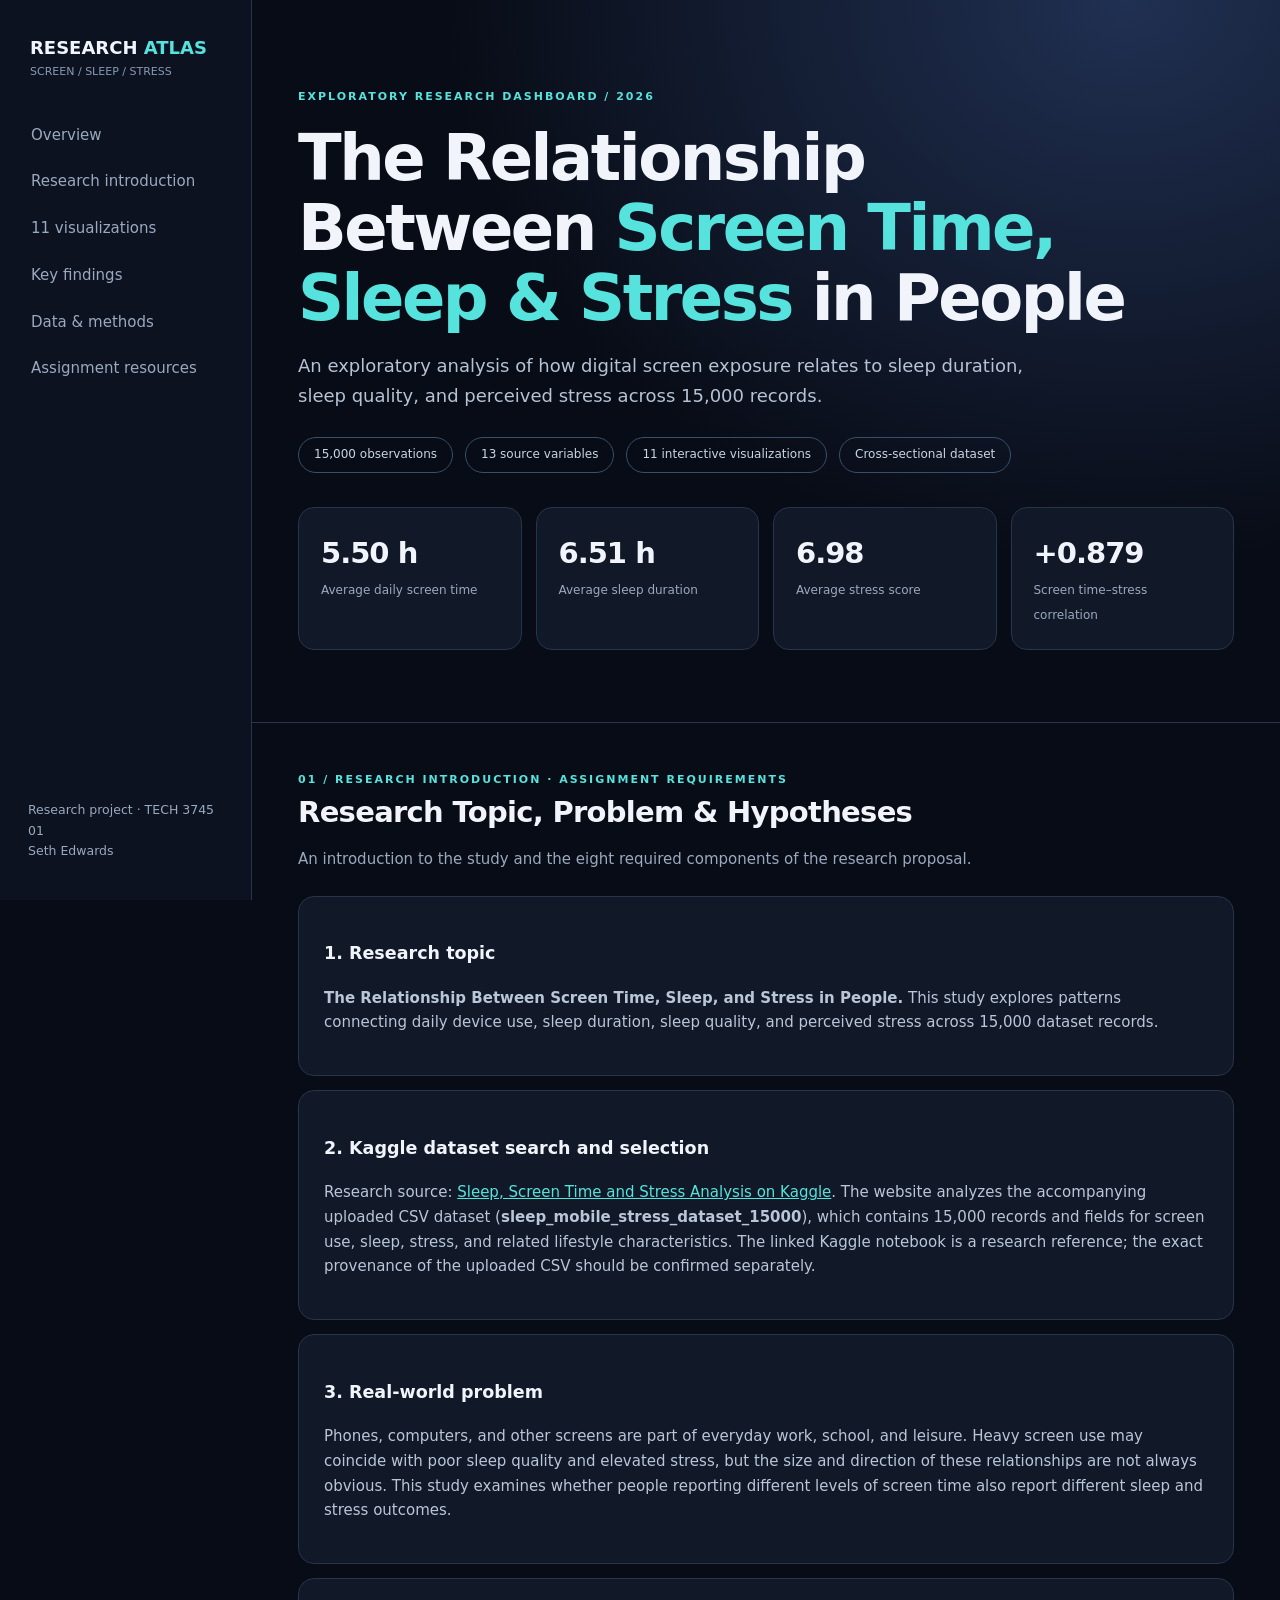
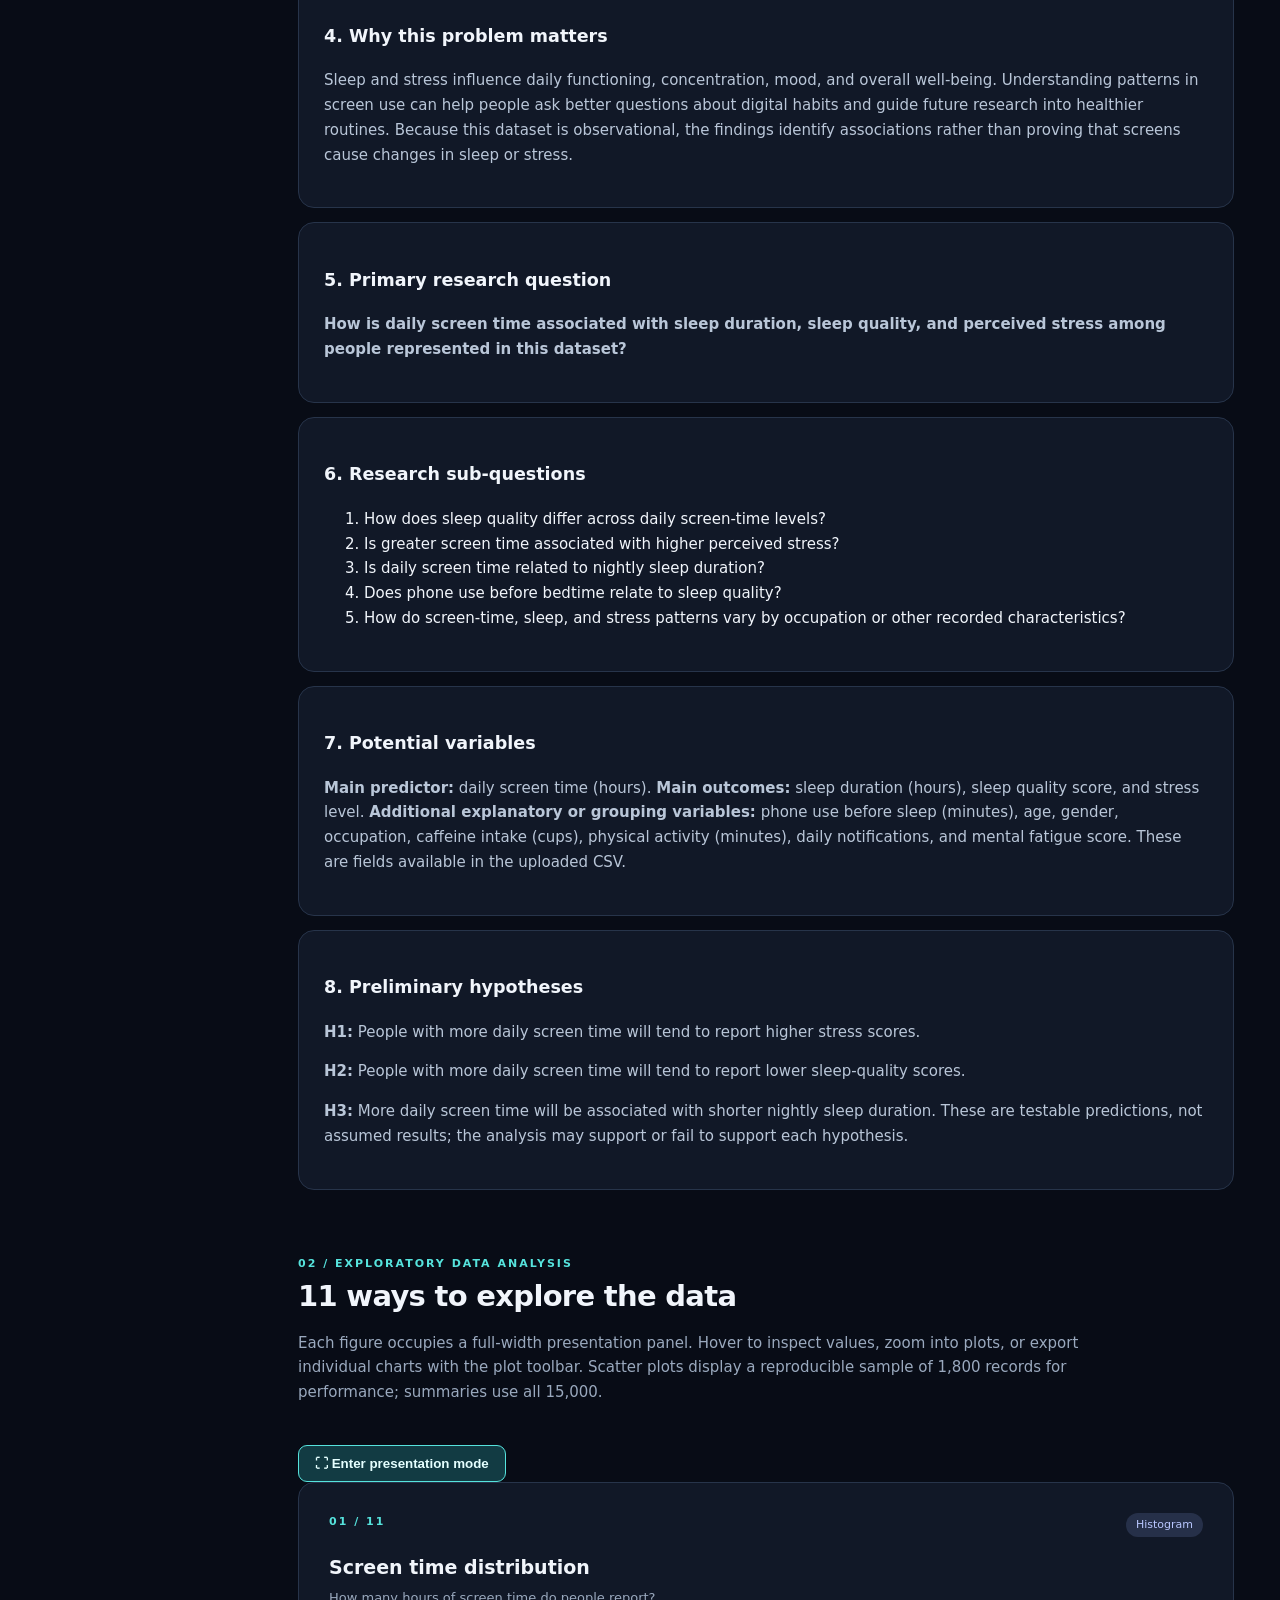
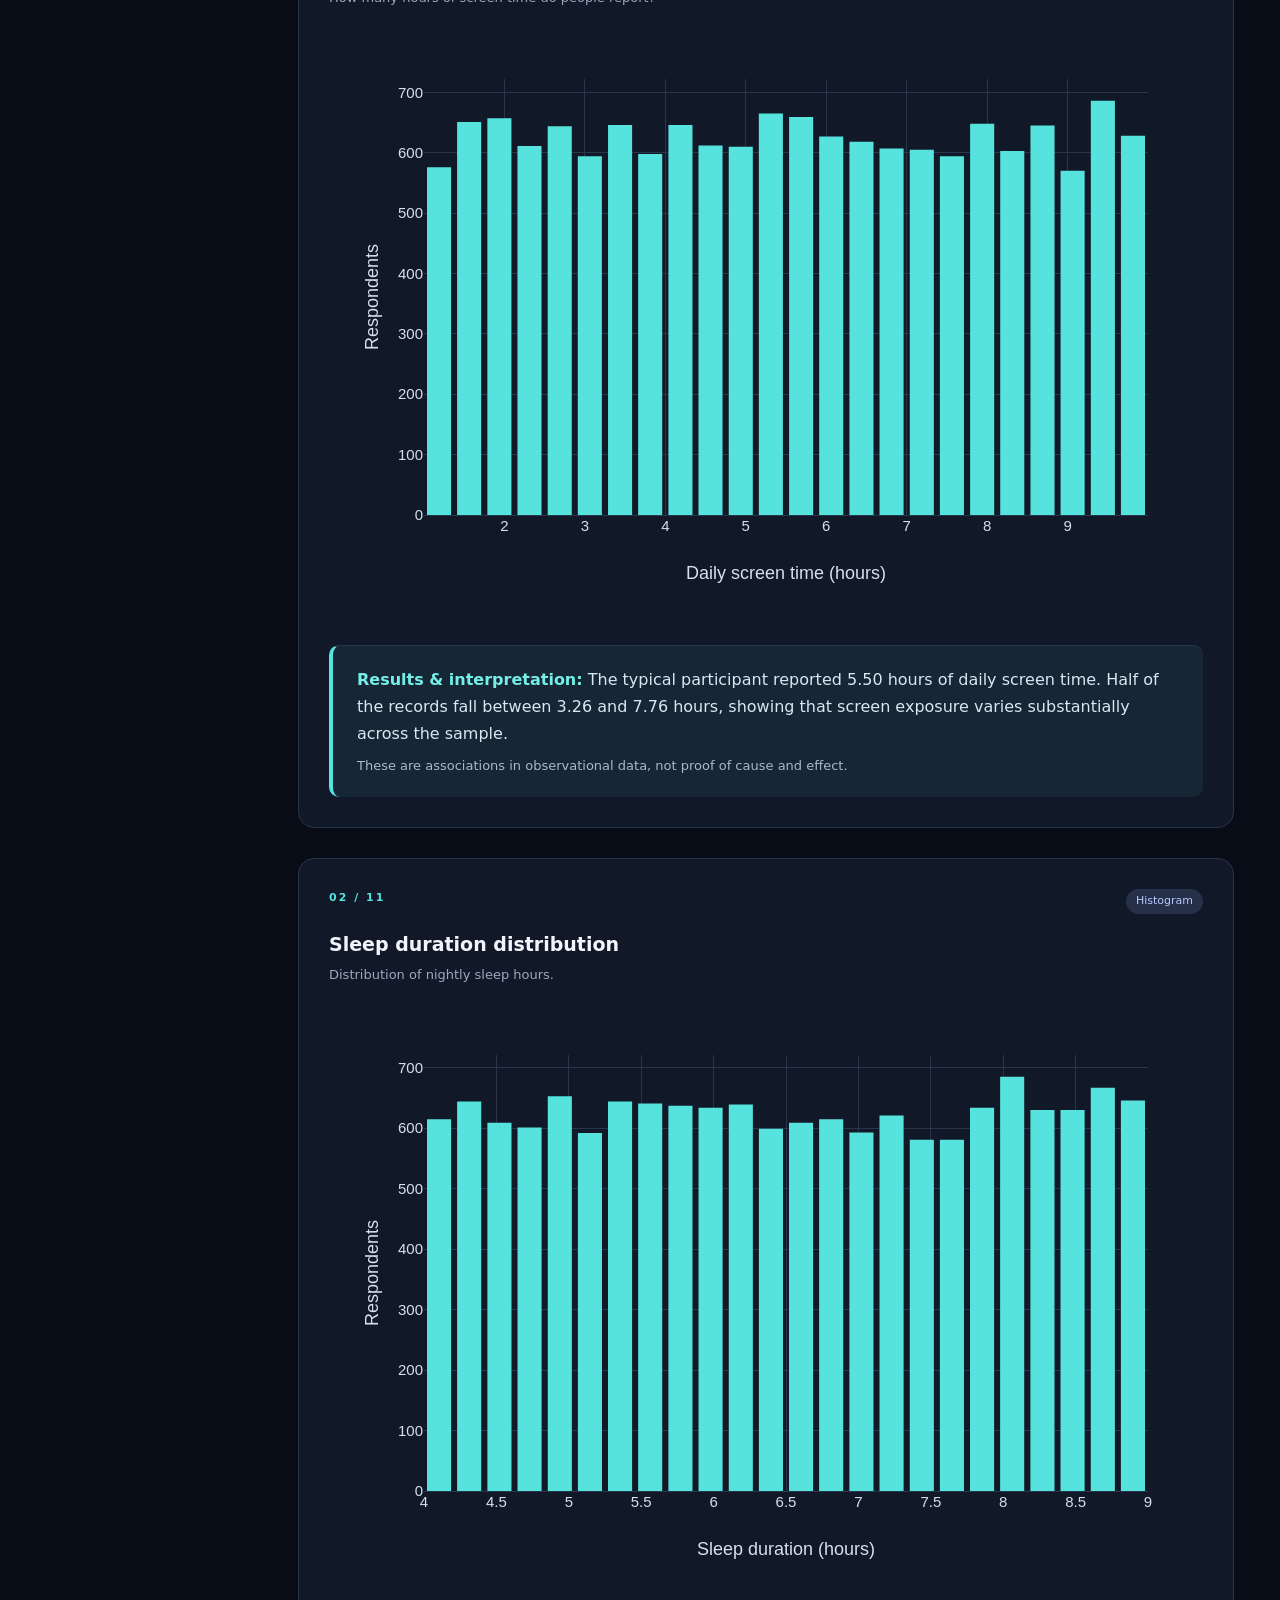
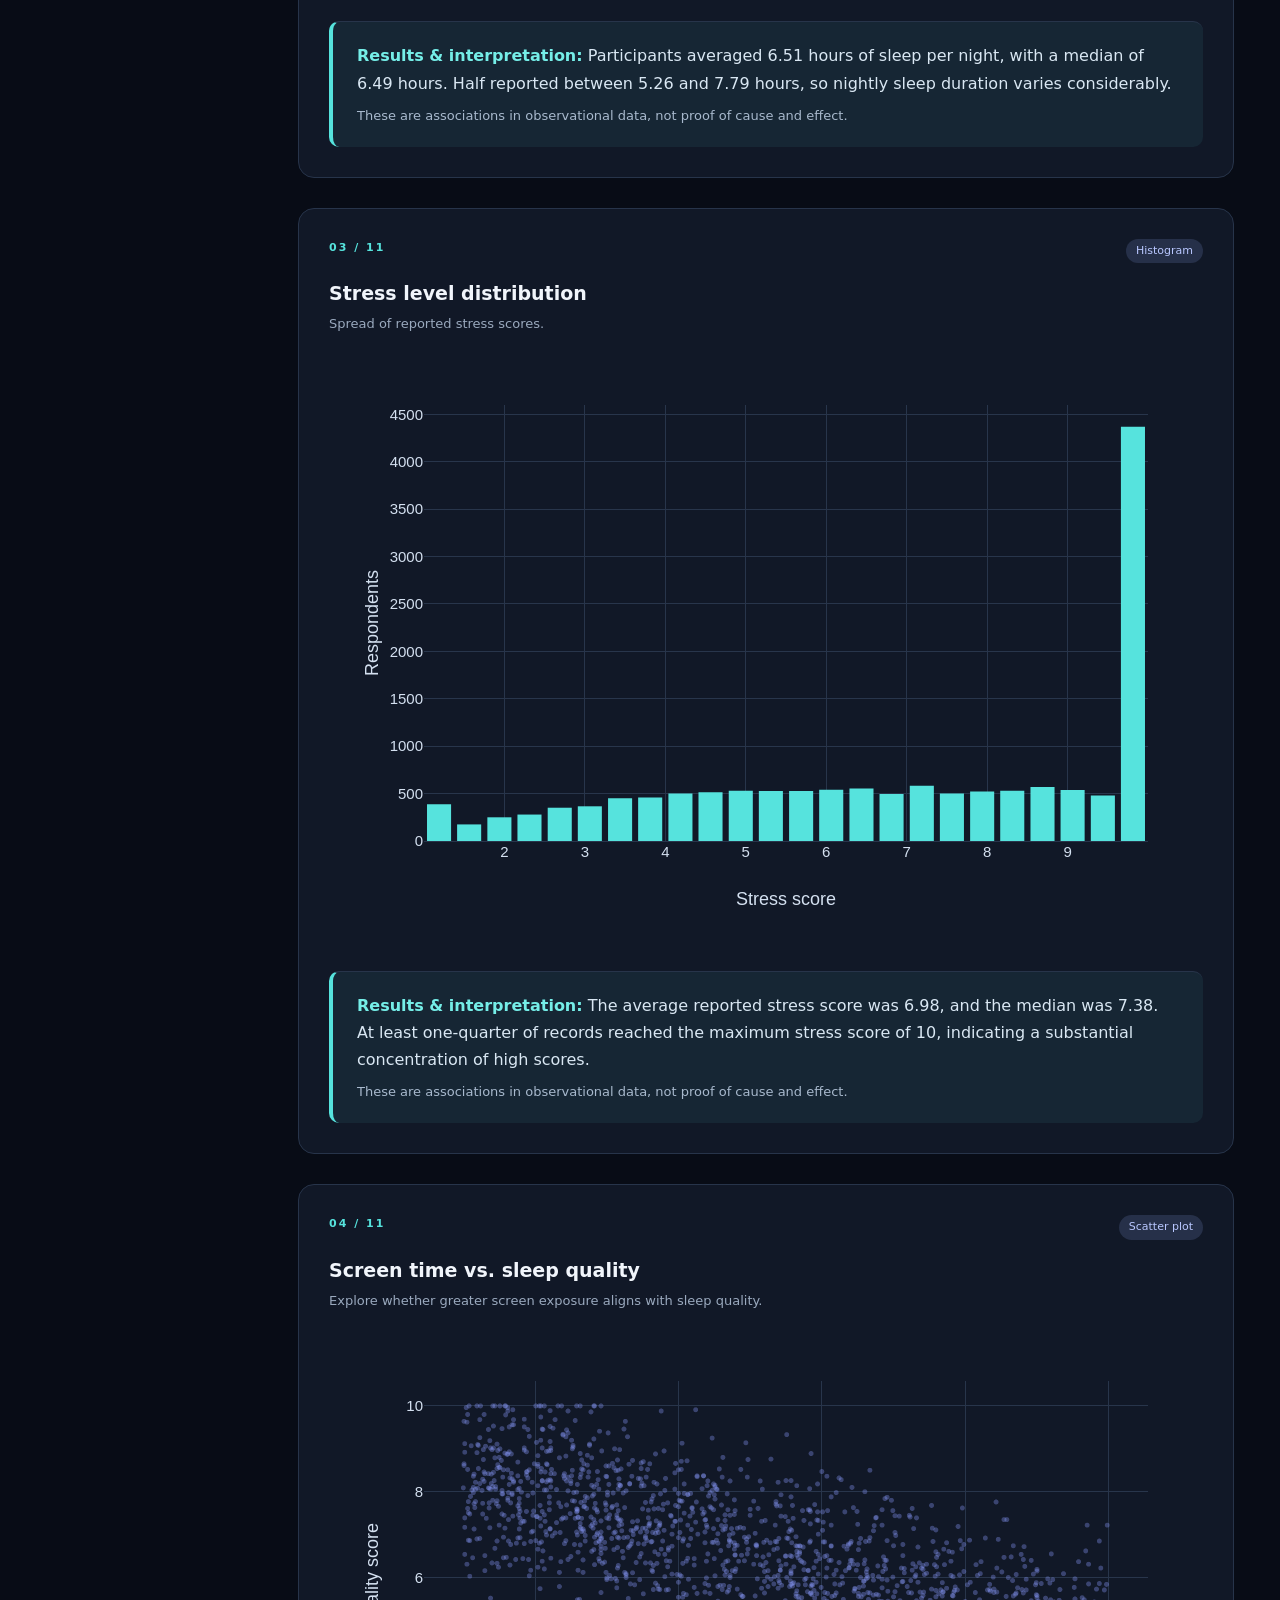
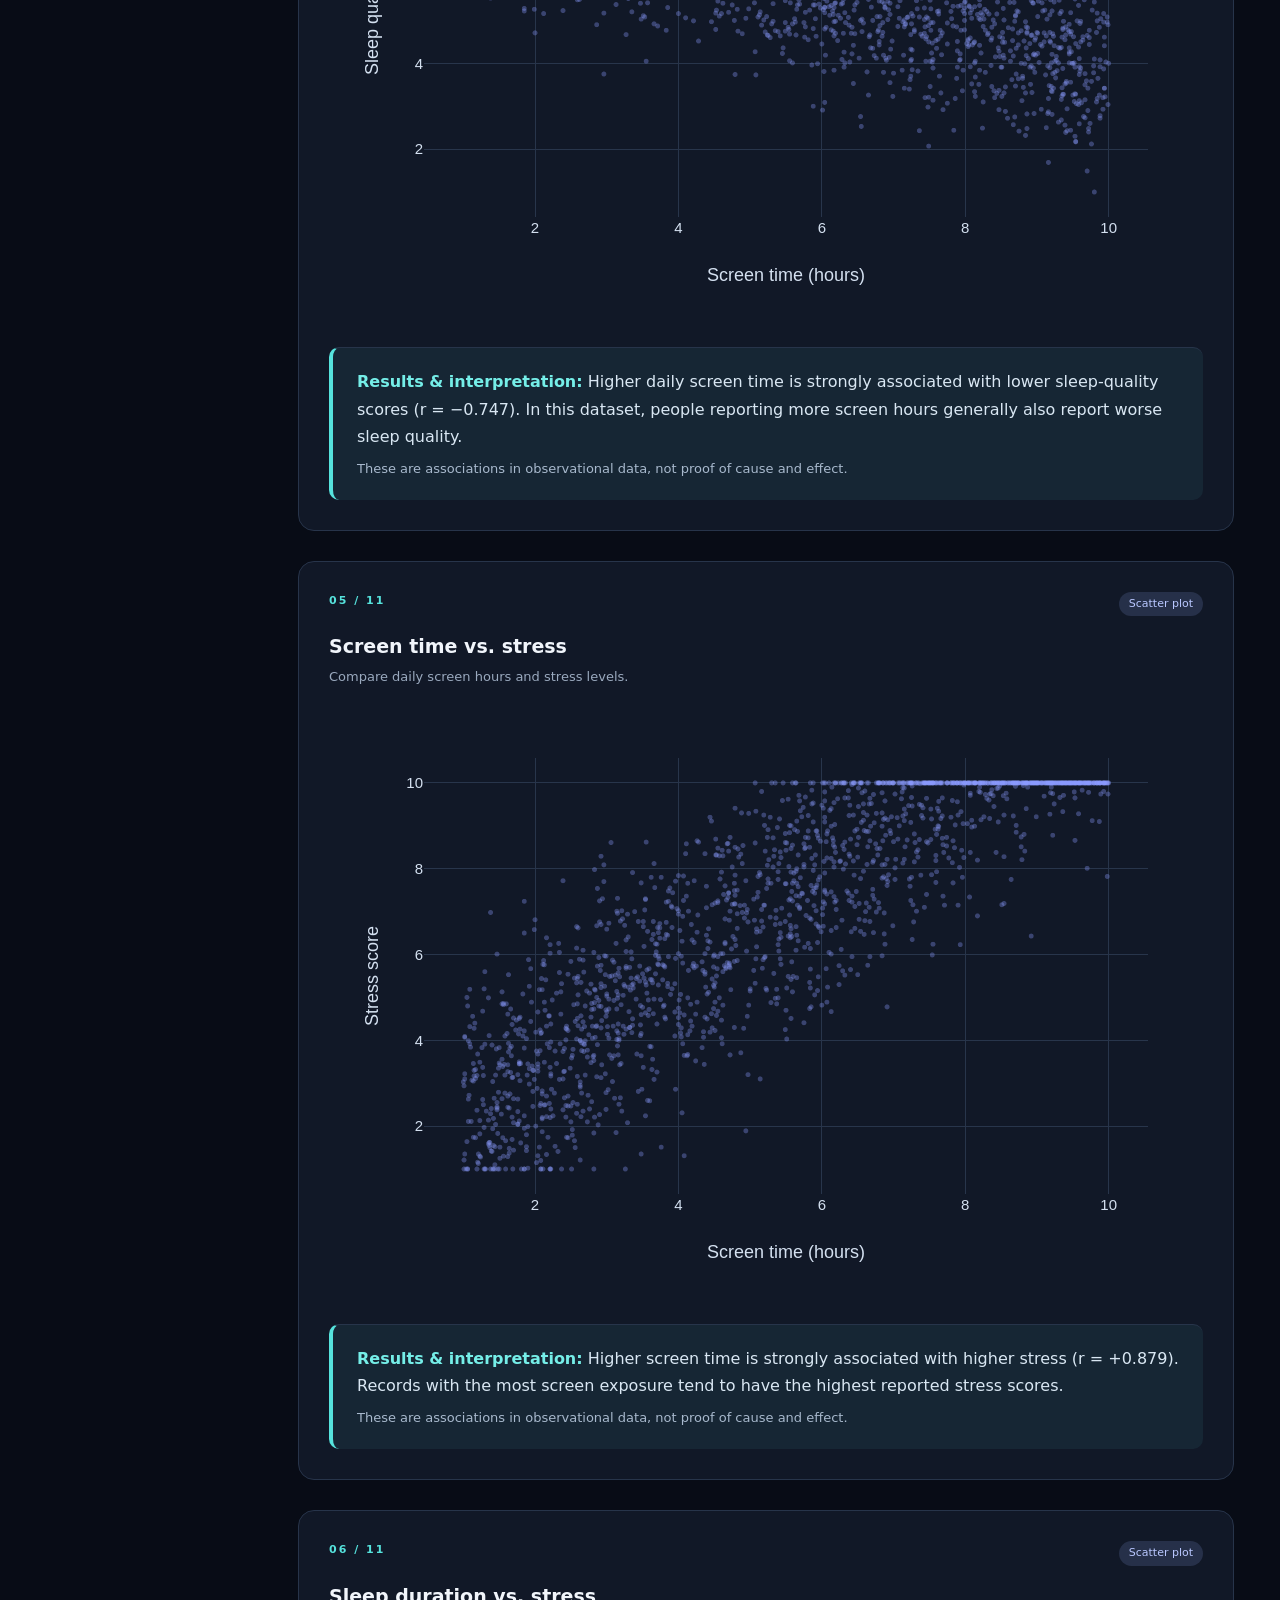
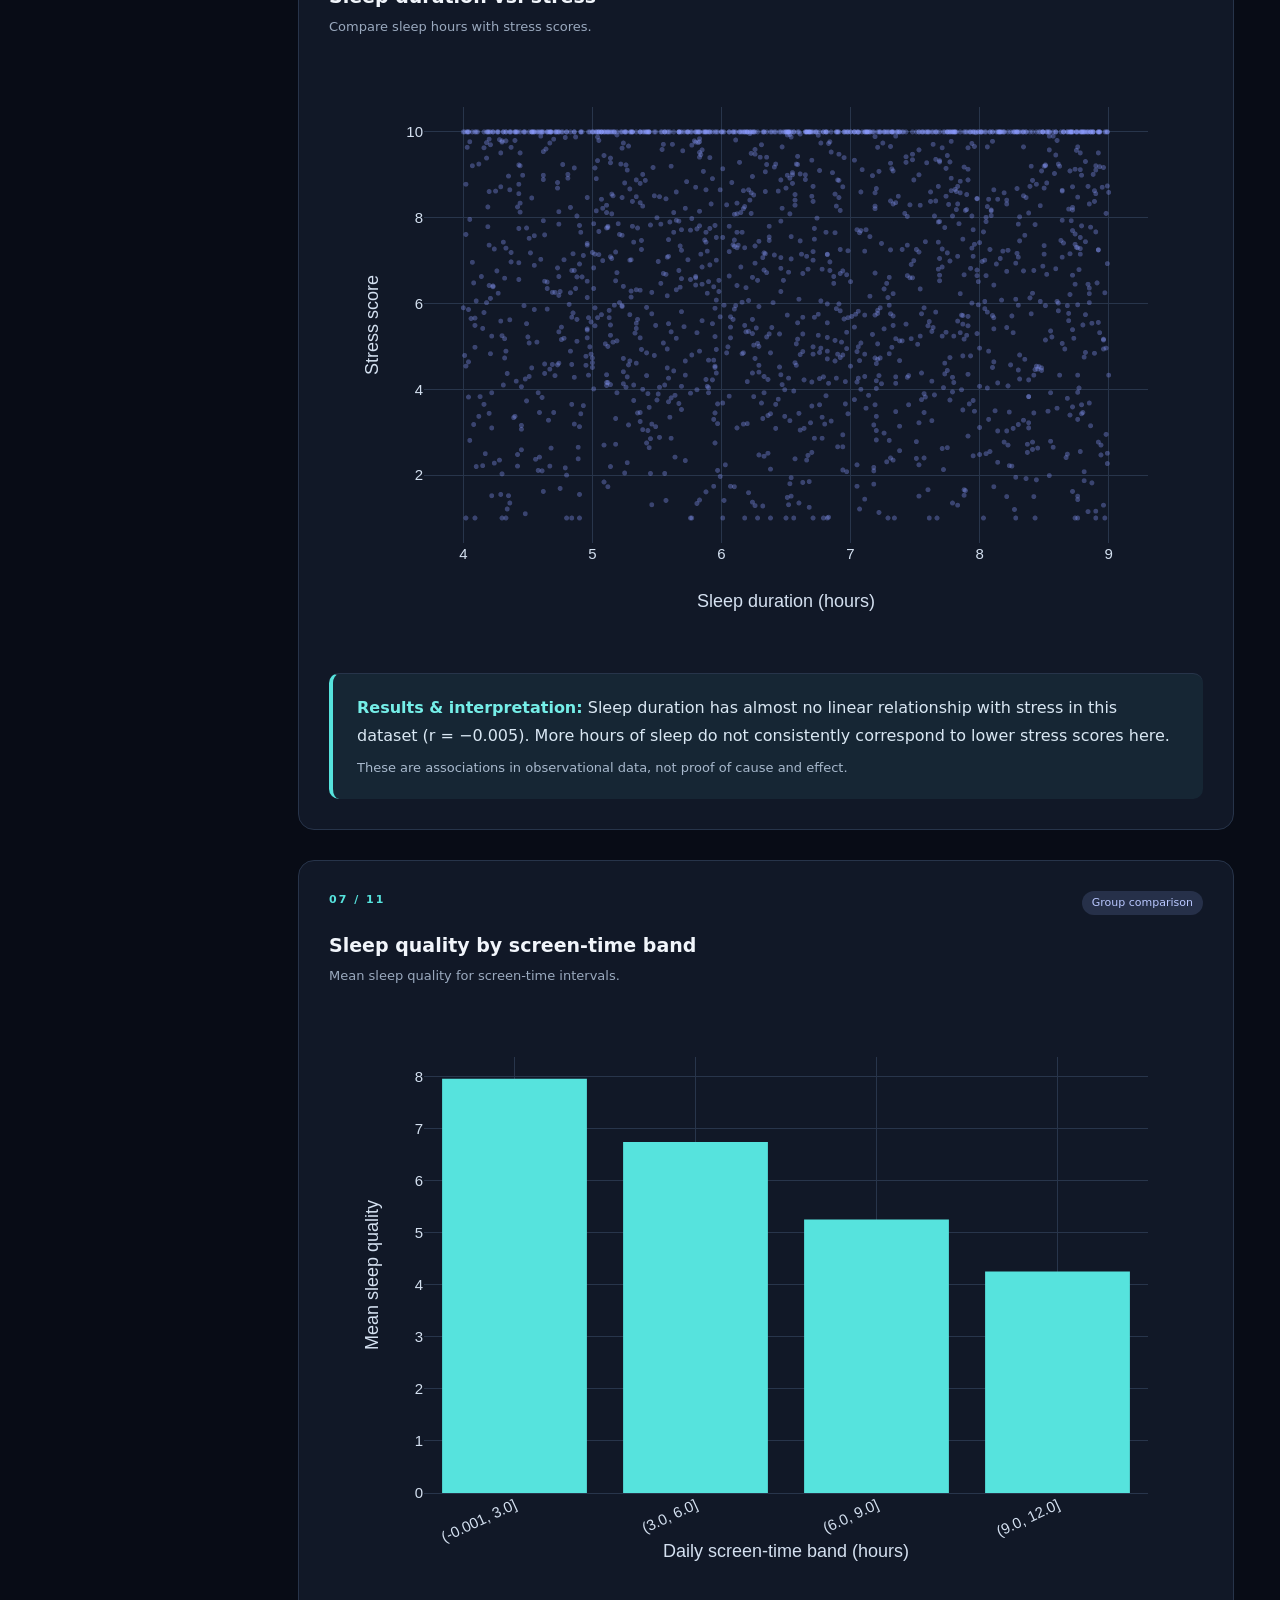
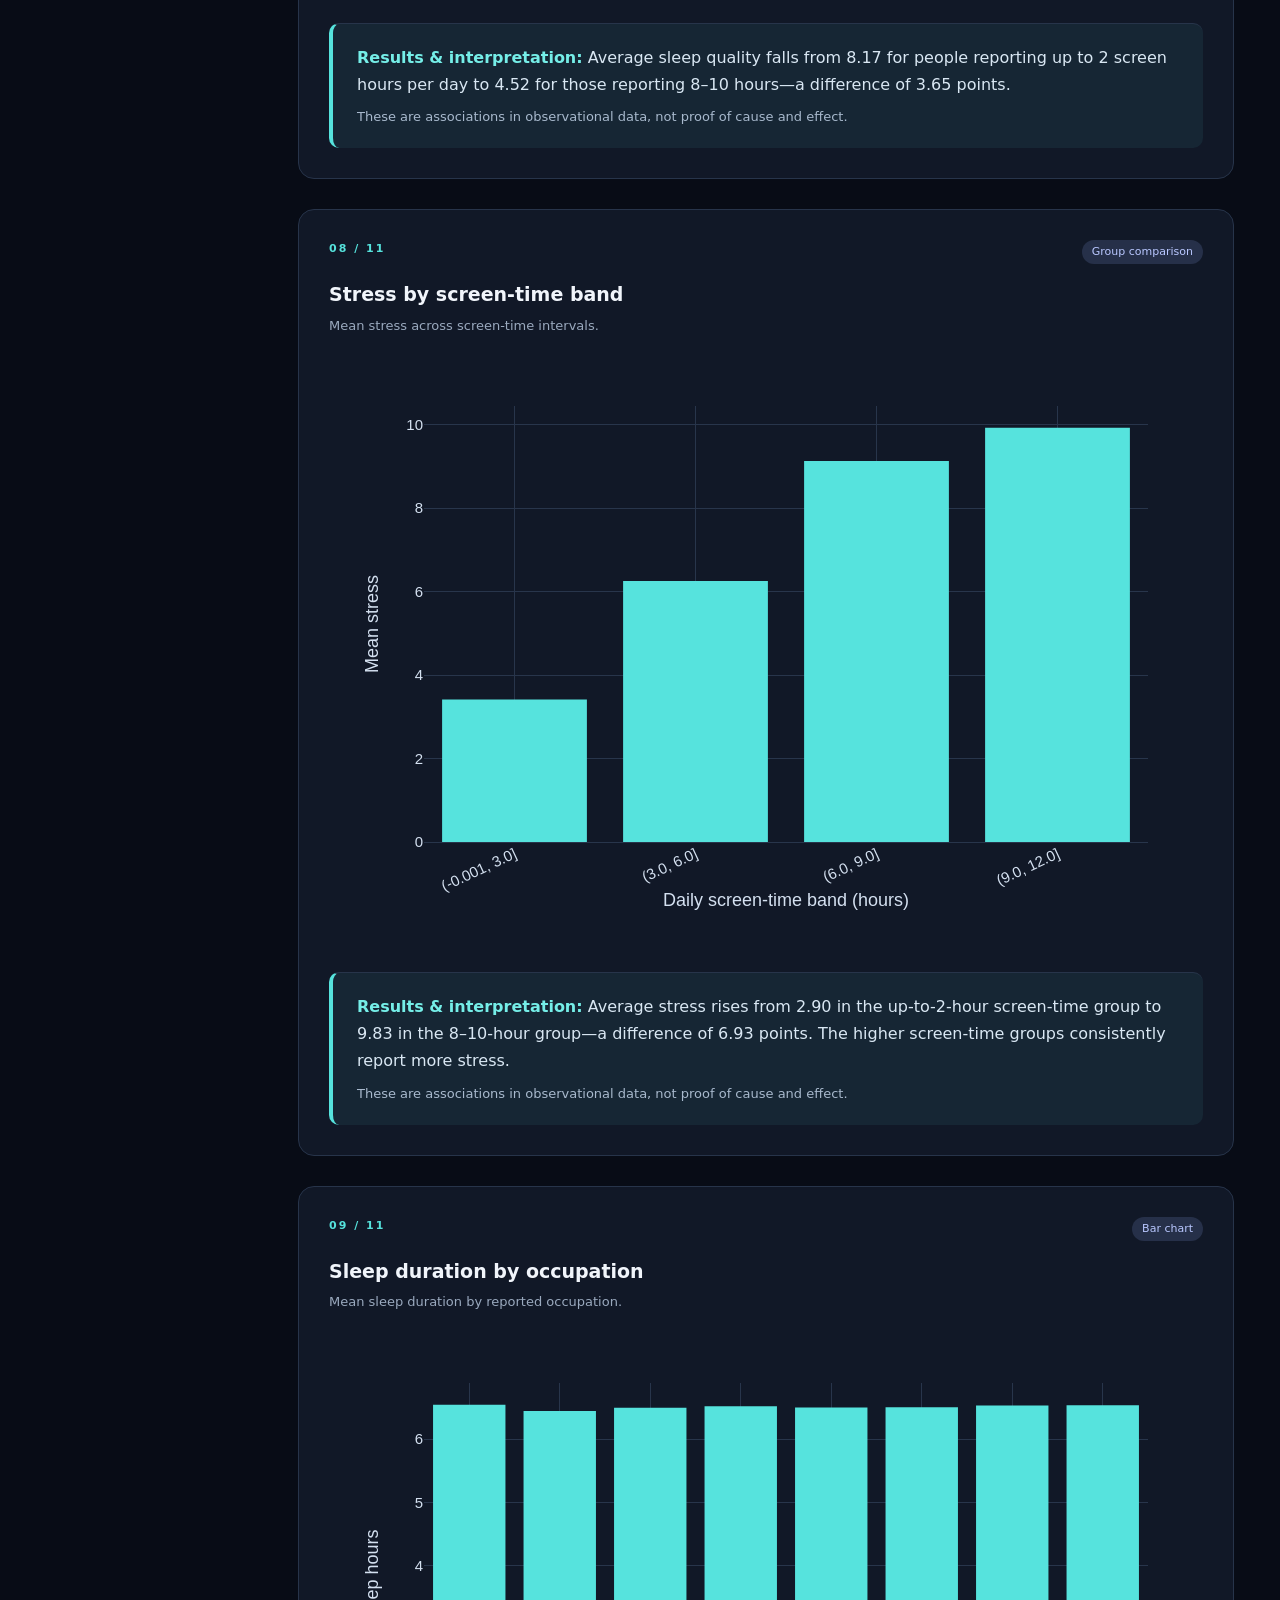
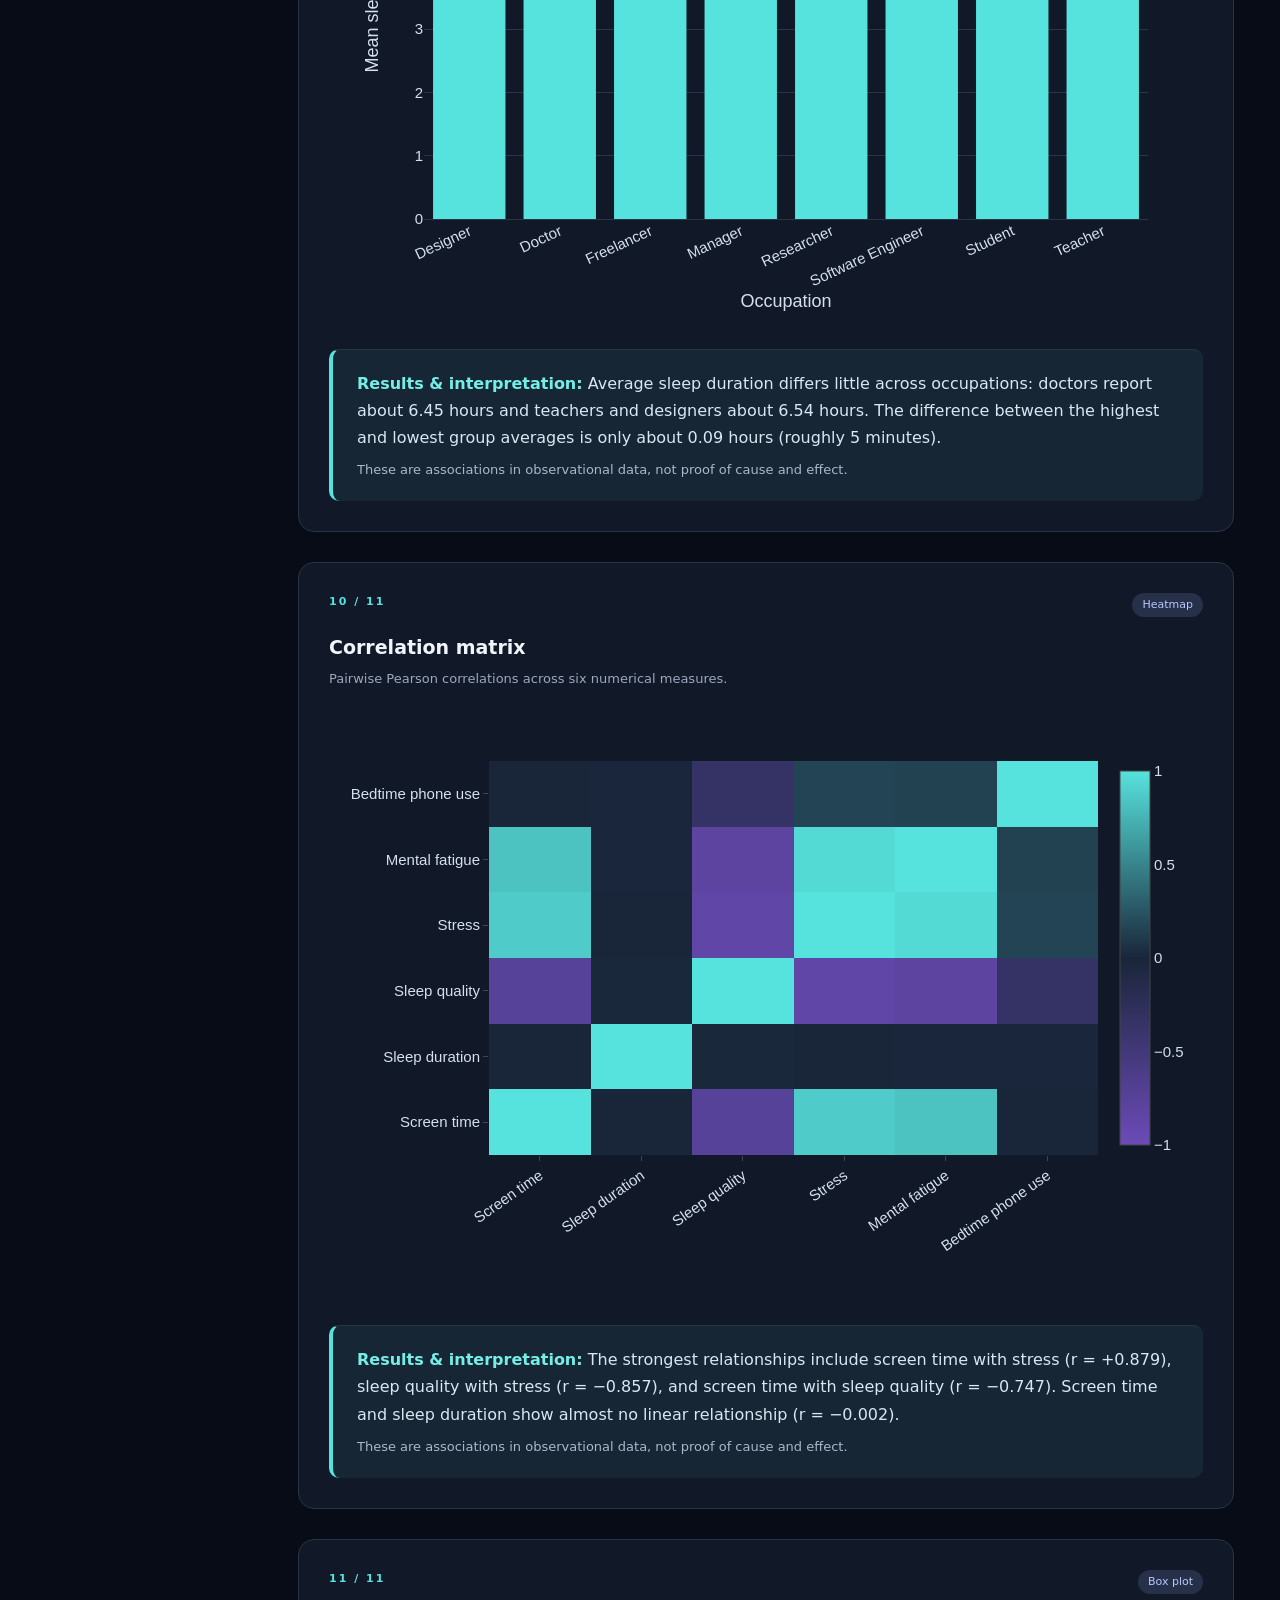
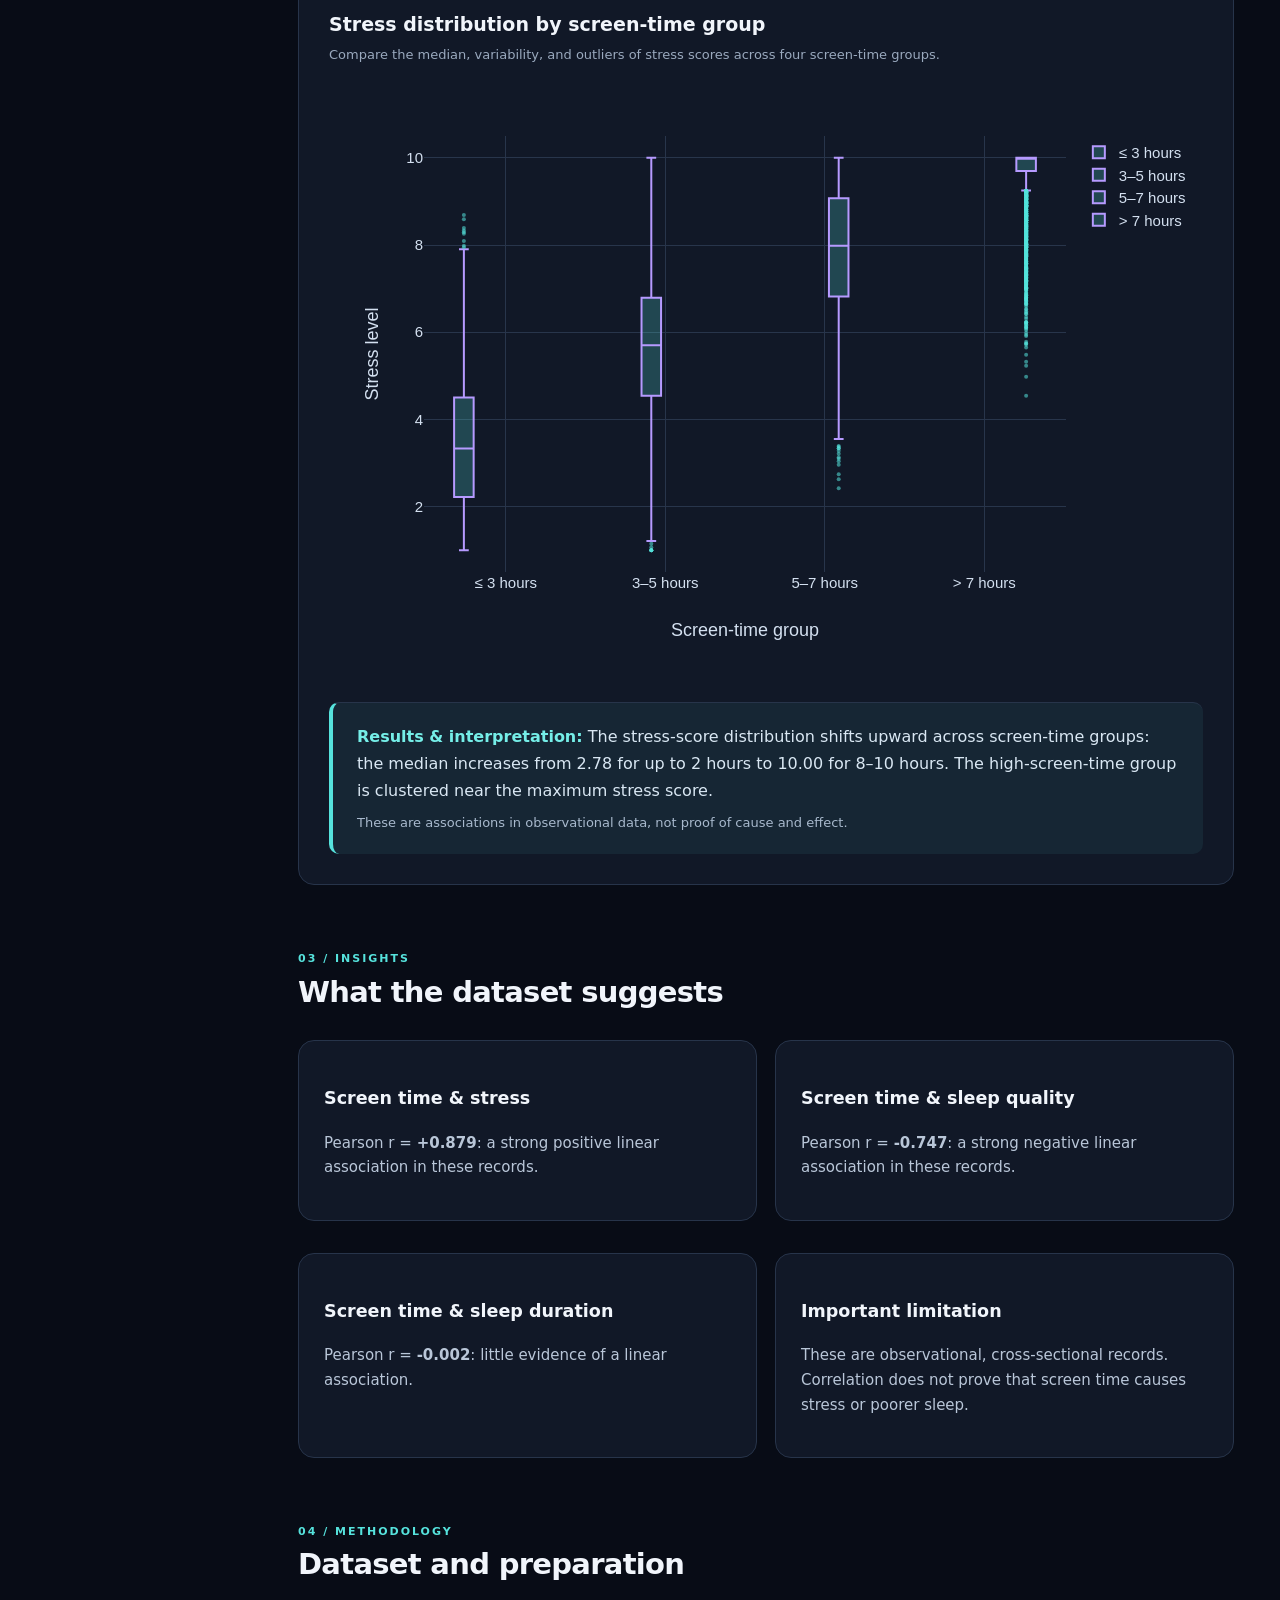
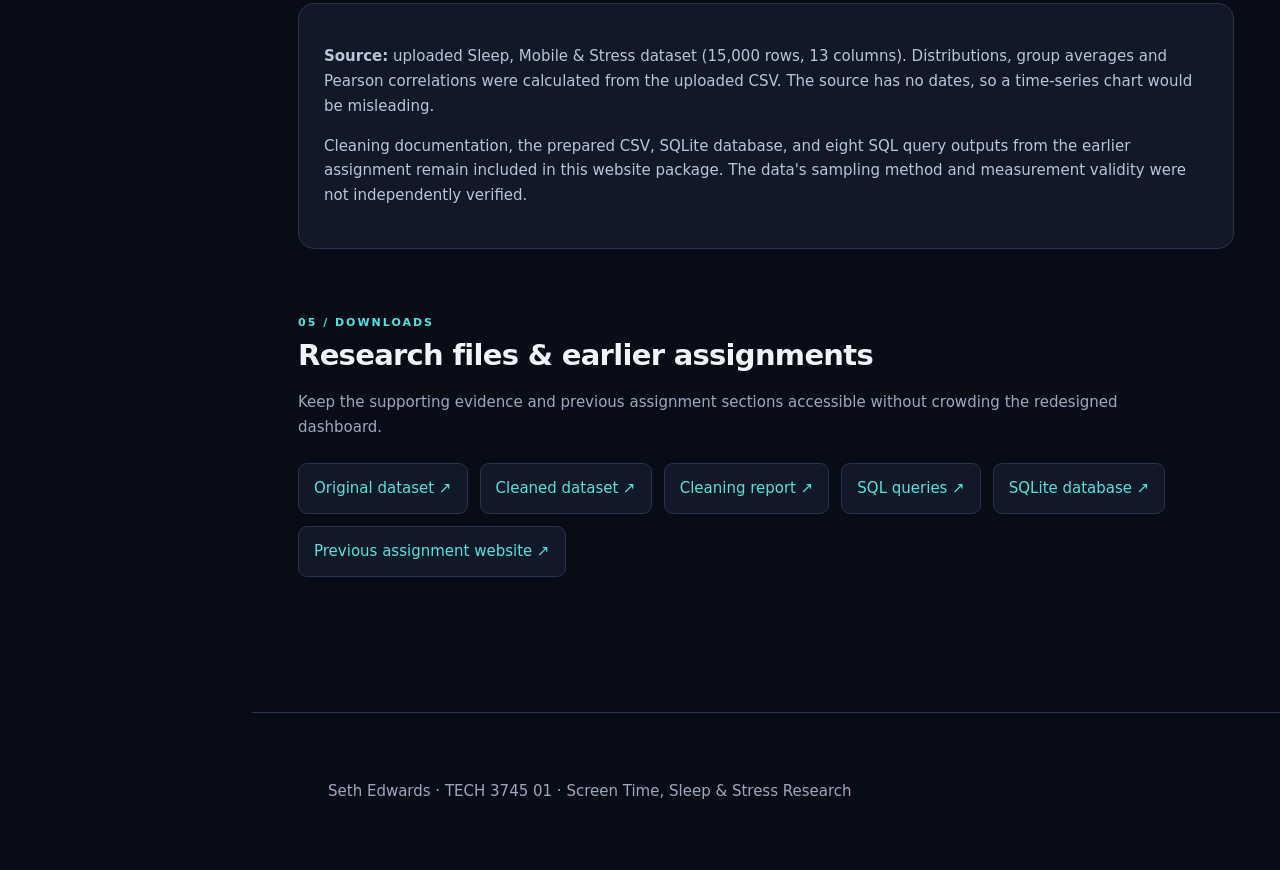
==== index.html @ 7dc6f708 "Add files via upload" ====
<!doctype html><html lang="en"><head><meta charset="utf-8"><meta name="viewport" content="width=device-width,initial-scale=1"><title>Screen Time × Sleep × Stress | Research Atlas</title><script src="https://cdn.plot.ly/plotly-2.35.2.min.js"></script><style>
:root{color-scheme:dark;--bg:#080c16;--panel:#111827;--panel2:#151f31;--line:#27344a;--txt:#f1f5fb;--muted:#9aa9be;--cyan:#56e3dd;--violet:#b69aff}*{box-sizing:border-box}html{scroll-behavior:smooth}body{margin:0;background:var(--bg);color:var(--txt);font:15px/1.65 Inter,system-ui,-apple-system,Segoe UI,sans-serif}a{color:var(--cyan)}.shell{display:grid;grid-template-columns:252px minmax(0,1fr);min-height:100vh}.side{position:sticky;top:0;height:100vh;border-right:1px solid var(--line);background:#0c1220;padding:28px 18px;display:flex;flex-direction:column}.brand{font-size:18px;font-weight:850;line-height:1.3;padding:8px 12px 32px}.brand b{color:var(--cyan)}.side a{display:block;text-decoration:none;color:var(--muted);padding:11px 13px;border-radius:10px}.side a:hover{background:var(--panel2);color:white}.side small{margin-top:auto;color:var(--muted);padding:10px}.main{min-width:0}.wrap{max-width:1700px;margin:auto;padding:36px 46px}.hero{padding:52px 0 36px;border-bottom:1px solid var(--line);background:radial-gradient(ellipse at 85% 0%,#203052 0%,transparent 55%)}.eyebrow,.number{font-size:11px;font-weight:800;letter-spacing:2px;text-transform:uppercase;color:var(--cyan)}h1{font-size:clamp(36px,5vw,69px);line-height:1.09;letter-spacing:-2.5px;max-width:880px;margin:18px 0}h1 em{font-style:normal;color:var(--cyan)}.lead{font-size:18px;color:#b6c3d5;max-width:730px}.meta{display:flex;gap:12px;flex-wrap:wrap;margin-top:26px}.pill{border:1px solid #35516a;border-radius:40px;padding:7px 15px;color:#c9d5e3;font-size:12px}.section-title{font-size:29px;letter-spacing:-.7px;margin:0 0 10px}.sub{color:var(--muted);max-width:820px;margin:0 0 24px}.stats{display:grid;grid-template-columns:repeat(4,minmax(0,1fr));gap:14px;margin-top:34px}.stat,.panel,.viz{border:1px solid var(--line);border-radius:16px;background:var(--panel)}.stat{padding:22px}.stat strong{display:block;font-size:29px;letter-spacing:-1px}.stat span{color:var(--muted);font-size:12px}.content{padding-top:48px;padding-bottom:70px}.block{margin-bottom:65px;scroll-margin-top:20px}.panel{padding:25px;margin-top:14px}.panel p{color:#b9c6d8}.viz-grid{display:grid;grid-template-columns:minmax(0,1fr);gap:30px}.viz{padding:30px;min-width:0;overflow:visible}.viz-head{display:flex;justify-content:space-between}.kind{font-size:11px;background:#263049;color:#b9c7ff;border-radius:20px;padding:3px 10px}.viz h3{font-size:19px;margin:15px 0 4px}.viz p{color:var(--muted);font-size:13px;margin:0}.plot{height:clamp(540px,66vh,760px);width:100%;margin-top:22px;min-width:0}.viz-note{border-top:1px solid var(--line);padding-top:12px!important}.resource-list{display:flex;gap:12px;flex-wrap:wrap}.resource-list a{padding:12px 15px;border:1px solid var(--line);background:var(--panel);border-radius:9px;text-decoration:none}.resource-list a:hover{border-color:var(--cyan)}.two{display:grid;grid-template-columns:1fr 1fr;gap:18px}footer{border-top:1px solid var(--line);padding:30px;color:var(--muted)}@media(max-width:1000px){.shell{display:block}.side{position:relative;height:auto;border-right:0;border-bottom:1px solid var(--line);padding:12px}.brand{padding:5px}.side nav{display:flex;overflow:auto}.side a{white-space:nowrap}.side small{display:none}.wrap{padding:26px 18px}.stats{grid-template-columns:repeat(2,1fr)}}@media(max-width:680px){.viz-grid,.two{grid-template-columns:1fr}.plot{height:480px}.stats{gap:8px}.stat{padding:14px}.stat strong{font-size:23px}}
.present-btn{border:1px solid #56e3dd;background:#123b43;color:#e5ffff;border-radius:9px;padding:10px 16px;font-weight:700;cursor:pointer;margin-top:16px}.present-btn:hover{background:#1b5660}body.presentation .side,body.presentation .hero,body.presentation #research,body.presentation #findings,body.presentation #methods,body.presentation #resources,body.presentation footer{display:none}body.presentation .shell{display:block}body.presentation .wrap{max-width:none;padding:20px 4vw}body.presentation .block{margin:0}body.presentation .viz{min-height:90vh;margin-bottom:24px}body.presentation .plot{height:74vh}body.presentation .viz-grid{gap:28px}@media print{.side,.present-btn{display:none!important}.shell{display:block}.viz{break-inside:avoid;page-break-inside:avoid}.plot{height:650px}}
.viz-note{font-size:16px!important;line-height:1.7!important;padding:20px 24px!important;margin-top:20px!important;border-left:4px solid #56e3dd!important;background:rgba(86,227,221,.07)!important;border-radius:10px!important;color:#d9e7f3!important}.viz-note strong{color:#75eee8}.viz-note .caution{display:block;margin-top:8px;font-size:13px;color:#a8b9cd}@media(max-width:650px){.viz-note{padding:16px!important;font-size:14px!important}}</style></head><body><div class="shell"><aside class="side"><div class="brand">RESEARCH <b>ATLAS</b><div style="font-size:11px;color:#8899b3;font-weight:500;margin-top:6px">SCREEN / SLEEP / STRESS</div></div><nav><a href="#overview">Overview</a><a href="#research">Research introduction</a><a href="#visualizations">11 visualizations</a><a href="#findings">Key findings</a><a href="#methods">Data & methods</a><a href="#resources">Assignment resources</a></nav><small>Research project · TECH 3745 01<br>Seth Edwards</small></aside><main class="main"><header class="hero" id="overview"><div class="wrap"><div class="eyebrow">Exploratory research dashboard / 2026</div><h1>The Relationship Between <em>Screen Time, Sleep & Stress</em> in People</h1><p class="lead">An exploratory analysis of how digital screen exposure relates to sleep duration, sleep quality, and perceived stress across 15,000 records.</p><div class="meta"><span class="pill">15,000 observations</span><span class="pill">13 source variables</span><span class="pill">11 interactive visualizations</span><span class="pill">Cross-sectional dataset</span></div><div class="stats"><div class="stat"><strong>5.50 h</strong><span>Average daily screen time</span></div><div class="stat"><strong>6.51 h</strong><span>Average sleep duration</span></div><div class="stat"><strong>6.98</strong><span>Average stress score</span></div><div class="stat"><strong>+0.879</strong><span>Screen time–stress correlation</span></div></div></div></header><div class="wrap content"><section class="block" id="research"><div class="eyebrow">01 / Research introduction · Assignment requirements</div><h2 class="section-title">Research Topic, Problem &amp; Hypotheses</h2><p class="sub">An introduction to the study and the eight required components of the research proposal.</p>
<div class="panel"><h3>1. Research topic</h3><p><strong>The Relationship Between Screen Time, Sleep, and Stress in People.</strong> This study explores patterns connecting daily device use, sleep duration, sleep quality, and perceived stress across 15,000 dataset records.</p></div>
<div class="panel"><h3>2. Kaggle dataset search and selection</h3><p>Research source: <a href="https://www.kaggle.com/code/lukhilaksh/sleep-screen-time-and-stress-analysis/notebook" target="_blank" rel="noopener noreferrer">Sleep, Screen Time and Stress Analysis on Kaggle</a>. The website analyzes the accompanying uploaded CSV dataset (<strong>sleep_mobile_stress_dataset_15000</strong>), which contains 15,000 records and fields for screen use, sleep, stress, and related lifestyle characteristics. The linked Kaggle notebook is a research reference; the exact provenance of the uploaded CSV should be confirmed separately.</p></div>
<div class="panel"><h3>3. Real-world problem</h3><p>Phones, computers, and other screens are part of everyday work, school, and leisure. Heavy screen use may coincide with poor sleep quality and elevated stress, but the size and direction of these relationships are not always obvious. This study examines whether people reporting different levels of screen time also report different sleep and stress outcomes.</p></div>
<div class="panel"><h3>4. Why this problem matters</h3><p>Sleep and stress influence daily functioning, concentration, mood, and overall well-being. Understanding patterns in screen use can help people ask better questions about digital habits and guide future research into healthier routines. Because this dataset is observational, the findings identify associations rather than proving that screens cause changes in sleep or stress.</p></div>
<div class="panel"><h3>5. Primary research question</h3><p><strong>How is daily screen time associated with sleep duration, sleep quality, and perceived stress among people represented in this dataset?</strong></p></div>
<div class="panel"><h3>6. Research sub-questions</h3><ol><li>How does sleep quality differ across daily screen-time levels?</li><li>Is greater screen time associated with higher perceived stress?</li><li>Is daily screen time related to nightly sleep duration?</li><li>Does phone use before bedtime relate to sleep quality?</li><li>How do screen-time, sleep, and stress patterns vary by occupation or other recorded characteristics?</li></ol></div>
<div class="panel"><h3>7. Potential variables</h3><p><strong>Main predictor:</strong> daily screen time (hours). <strong>Main outcomes:</strong> sleep duration (hours), sleep quality score, and stress level. <strong>Additional explanatory or grouping variables:</strong> phone use before sleep (minutes), age, gender, occupation, caffeine intake (cups), physical activity (minutes), daily notifications, and mental fatigue score. These are fields available in the uploaded CSV.</p></div>
<div class="panel"><h3>8. Preliminary hypotheses</h3><p><strong>H1:</strong> People with more daily screen time will tend to report higher stress scores.</p><p><strong>H2:</strong> People with more daily screen time will tend to report lower sleep-quality scores.</p><p><strong>H3:</strong> More daily screen time will be associated with shorter nightly sleep duration. These are testable predictions, not assumed results; the analysis may support or fail to support each hypothesis.</p></div>
</section><section class="block" id="visualizations"><div class="eyebrow">02 / Exploratory data analysis</div><h2 class="section-title">11 ways to explore the data</h2><p class="sub">Each figure occupies a full-width presentation panel. Hover to inspect values, zoom into plots, or export individual charts with the plot toolbar. Scatter plots display a reproducible sample of 1,800 records for performance; summaries use all 15,000.</p><button class="present-btn" id="presentationToggle" onclick="togglePresentation()">⛶ Enter presentation mode</button><div class="viz-grid"><article class="viz"><div class="viz-head"><span class="number">01 / 11</span><span class="kind">Histogram</span></div><h3>Screen time distribution</h3><p>How many hours of screen time do people report?</p><div class="plot" id="plot1"></div><p class="viz-note"><strong>Results &amp; interpretation:</strong> The typical participant reported 5.50 hours of daily screen time. Half of the records fall between 3.26 and 7.76 hours, showing that screen exposure varies substantially across the sample. <span class="caution">These are associations in observational data, not proof of cause and effect.</span></p></article><article class="viz"><div class="viz-head"><span class="number">02 / 11</span><span class="kind">Histogram</span></div><h3>Sleep duration distribution</h3><p>Distribution of nightly sleep hours.</p><div class="plot" id="plot2"></div><p class="viz-note"><strong>Results &amp; interpretation:</strong> Participants averaged 6.51 hours of sleep per night, with a median of 6.49 hours. Half reported between 5.26 and 7.79 hours, so nightly sleep duration varies considerably. <span class="caution">These are associations in observational data, not proof of cause and effect.</span></p></article><article class="viz"><div class="viz-head"><span class="number">03 / 11</span><span class="kind">Histogram</span></div><h3>Stress level distribution</h3><p>Spread of reported stress scores.</p><div class="plot" id="plot3"></div><p class="viz-note"><strong>Results &amp; interpretation:</strong> The average reported stress score was 6.98, and the median was 7.38. At least one-quarter of records reached the maximum stress score of 10, indicating a substantial concentration of high scores. <span class="caution">These are associations in observational data, not proof of cause and effect.</span></p></article><article class="viz"><div class="viz-head"><span class="number">04 / 11</span><span class="kind">Scatter plot</span></div><h3>Screen time vs. sleep quality</h3><p>Explore whether greater screen exposure aligns with sleep quality.</p><div class="plot" id="plot4"></div><p class="viz-note"><strong>Results &amp; interpretation:</strong> Higher daily screen time is strongly associated with lower sleep-quality scores (r = −0.747). In this dataset, people reporting more screen hours generally also report worse sleep quality. <span class="caution">These are associations in observational data, not proof of cause and effect.</span></p></article><article class="viz"><div class="viz-head"><span class="number">05 / 11</span><span class="kind">Scatter plot</span></div><h3>Screen time vs. stress</h3><p>Compare daily screen hours and stress levels.</p><div class="plot" id="plot5"></div><p class="viz-note"><strong>Results &amp; interpretation:</strong> Higher screen time is strongly associated with higher stress (r = +0.879). Records with the most screen exposure tend to have the highest reported stress scores. <span class="caution">These are associations in observational data, not proof of cause and effect.</span></p></article><article class="viz"><div class="viz-head"><span class="number">06 / 11</span><span class="kind">Scatter plot</span></div><h3>Sleep duration vs. stress</h3><p>Compare sleep hours with stress scores.</p><div class="plot" id="plot6"></div><p class="viz-note"><strong>Results &amp; interpretation:</strong> Sleep duration has almost no linear relationship with stress in this dataset (r = −0.005). More hours of sleep do not consistently correspond to lower stress scores here. <span class="caution">These are associations in observational data, not proof of cause and effect.</span></p></article><article class="viz"><div class="viz-head"><span class="number">07 / 11</span><span class="kind">Group comparison</span></div><h3>Sleep quality by screen-time band</h3><p>Mean sleep quality for screen-time intervals.</p><div class="plot" id="plot7"></div><p class="viz-note"><strong>Results &amp; interpretation:</strong> Average sleep quality falls from 8.17 for people reporting up to 2 screen hours per day to 4.52 for those reporting 8–10 hours—a difference of 3.65 points. <span class="caution">These are associations in observational data, not proof of cause and effect.</span></p></article><article class="viz"><div class="viz-head"><span class="number">08 / 11</span><span class="kind">Group comparison</span></div><h3>Stress by screen-time band</h3><p>Mean stress across screen-time intervals.</p><div class="plot" id="plot8"></div><p class="viz-note"><strong>Results &amp; interpretation:</strong> Average stress rises from 2.90 in the up-to-2-hour screen-time group to 9.83 in the 8–10-hour group—a difference of 6.93 points. The higher screen-time groups consistently report more stress. <span class="caution">These are associations in observational data, not proof of cause and effect.</span></p></article><article class="viz"><div class="viz-head"><span class="number">09 / 11</span><span class="kind">Bar chart</span></div><h3>Sleep duration by occupation</h3><p>Mean sleep duration by reported occupation.</p><div class="plot" id="plot9"></div><p class="viz-note"><strong>Results &amp; interpretation:</strong> Average sleep duration differs little across occupations: doctors report about 6.45 hours and teachers and designers about 6.54 hours. The difference between the highest and lowest group averages is only about 0.09 hours (roughly 5 minutes). <span class="caution">These are associations in observational data, not proof of cause and effect.</span></p></article><article class="viz"><div class="viz-head"><span class="number">10 / 11</span><span class="kind">Heatmap</span></div><h3>Correlation matrix</h3><p>Pairwise Pearson correlations across six numerical measures.</p><div class="plot" id="plot10"></div><p class="viz-note"><strong>Results &amp; interpretation:</strong> The strongest relationships include screen time with stress (r = +0.879), sleep quality with stress (r = −0.857), and screen time with sleep quality (r = −0.747). Screen time and sleep duration show almost no linear relationship (r = −0.002). <span class="caution">These are associations in observational data, not proof of cause and effect.</span></p></article><article class="viz"><div class="viz-head"><span class="number">11 / 11</span><span class="kind">Box plot</span></div><h3>Stress distribution by screen-time group</h3><p>Compare the median, variability, and outliers of stress scores across four screen-time groups.</p><div class="plot" id="plot11"></div><p class="viz-note"><strong>Results &amp; interpretation:</strong> The stress-score distribution shifts upward across screen-time groups: the median increases from 2.78 for up to 2 hours to 10.00 for 8–10 hours. The high-screen-time group is clustered near the maximum stress score. <span class="caution">These are associations in observational data, not proof of cause and effect.</span></p></article></div></section><section class="block" id="findings"><div class="eyebrow">03 / Insights</div><h2 class="section-title">What the dataset suggests</h2><div class="two"><div class="panel"><h3>Screen time & stress</h3><p>Pearson r = <b>+0.879</b>: a strong positive linear association in these records.</p></div><div class="panel"><h3>Screen time & sleep quality</h3><p>Pearson r = <b>-0.747</b>: a strong negative linear association in these records.</p></div><div class="panel"><h3>Screen time & sleep duration</h3><p>Pearson r = <b>-0.002</b>: little evidence of a linear association.</p></div><div class="panel"><h3>Important limitation</h3><p>These are observational, cross-sectional records. Correlation does not prove that screen time causes stress or poorer sleep.</p></div></div></section><section class="block" id="methods"><div class="eyebrow">04 / Methodology</div><h2 class="section-title">Dataset and preparation</h2><div class="panel"><p><b>Source:</b> uploaded Sleep, Mobile & Stress dataset (15,000 rows, 13 columns). Distributions, group averages and Pearson correlations were calculated from the uploaded CSV. The source has no dates, so a time-series chart would be misleading.</p><p>Cleaning documentation, the prepared CSV, SQLite database, and eight SQL query outputs from the earlier assignment remain included in this website package. The data's sampling method and measurement validity were not independently verified.</p></div></section><section class="block" id="resources"><div class="eyebrow">05 / Downloads</div><h2 class="section-title">Research files & earlier assignments</h2><p class="sub">Keep the supporting evidence and previous assignment sections accessible without crowding the redesigned dashboard.</p><div class="resource-list"><a href="data/source_dataset.csv" download>Original dataset ↗</a><a href="data/cleaned_dataset.csv" download>Cleaned dataset ↗</a><a href="data/cleaning_report.txt">Cleaning report ↗</a><a href="data/sql_queries.sql">SQL queries ↗</a><a href="data/research.db" download>SQLite database ↗</a><a href="original_assignment_website.html">Previous assignment website ↗</a></div></section></div><footer><div class="wrap">Seth Edwards · TECH 3745 01 · Screen Time, Sleep & Stress Research</div></footer></main></div><script>
const charts=[["Screen time distribution","Histogram","How many hours of screen time do people report?","hist",{"x":[1.188,1.562,1.938,2.312,2.688,3.062,3.438,3.812,4.188,4.562,4.938,5.312,5.688,6.062,6.438,6.812,7.188,7.562,7.938,8.312,8.688,9.062,9.438,9.812],"y":[576,651,657,611,644,594,646,598,646,612,610,665,659,627,618,607,605,594,648,603,645,570,686,628]},"Daily screen time (hours)","Respondents"],["Sleep duration distribution","Histogram","Distribution of nightly sleep hours.","hist",{"x":[4.104,4.312,4.521,4.729,4.938,5.146,5.354,5.562,5.771,5.979,6.188,6.396,6.604,6.812,7.021,7.229,7.438,7.646,7.854,8.062,8.271,8.479,8.688,8.896],"y":[615,644,609,601,653,592,644,641,637,634,639,599,609,615,593,621,581,581,634,685,630,630,667,646]},"Sleep duration (hours)","Respondents"],["Stress level distribution","Histogram","Spread of reported stress scores.","hist",{"x":[1.188,1.562,1.938,2.312,2.688,3.062,3.438,3.812,4.188,4.562,4.938,5.312,5.688,6.062,6.438,6.812,7.188,7.562,7.938,8.312,8.688,9.062,9.438,9.812],"y":[388,175,250,279,351,366,452,459,500,514,529,527,528,541,555,496,582,501,522,529,569,539,479,4369]},"Stress score","Respondents"],["Screen time vs. sleep quality","Scatter plot","Explore whether greater screen exposure aligns with sleep quality.","scatter",{"x":[4.49,3.29,8.88,2.92,9.59,8.9,7.55,9.53,3.57,2.08,9.47,1.9,4.08,6.88,5.64,8.95,2.25,6.5,4.72,6.54,6.52,3.31,7.06,7.25,5.56,4.19,9.31,7.24,9.18,8.51,2.63,9.64,5.83,7.08,3.3,1.09,4.58,9.65,9.94,7.27,8.69,4.44,2.83,8.91,4.0,4.78,7.37,2.44,9.1,7.51,2.91,2.99,2.1,6.2,5.18,7.53,2.92,3.82,8.74,2.6,4.18,4.33,6.26,9.87,9.87,4.4,4.52,1.47,5.59,1.85,3.58,4.0,6.95,6.58,5.86,6.61,5.36,3.48,2.78,7.24,1.54,9.01,9.53,1.65,4.41,4.1,7.16,9.39,4.64,4.11,7.26,9.99,2.89,9.51,7.36,8.63,7.52,2.64,5.09,3.44,5.67,2.87,6.01,3.34,1.36,2.68,6.56,2.2,2.59,5.2,7.99,6.13,9.61,5.75,8.2,2.51,9.34,6.35,9.36,5.61,6.84,8.64,9.01,4.6,6.84,8.71,1.8,3.5,8.22,8.45,6.14,3.11,7.89,8.19,8.14,8.52,7.55,8.85,6.3,5.8,5.08,2.92,6.99,1.09,7.29,7.03,8.54,9.34,1.56,6.07,8.2,2.39,4.75,4.01,6.79,7.86,3.8,5.49,9.28,6.48,3.25,6.04,1.14,8.28,2.1,4.22,7.49,6.92,7.13,7.83,4.39,6.67,5.58,4.89,2.92,3.63,4.03,8.93,1.41,9.11,1.19,2.65,5.73,2.22,7.82,6.51,5.65,5.66,1.68,4.47,8.92,2.39,2.86,9.0,2.99,5.11,1.05,5.6,8.27,5.57,9.21,4.36,8.85,4.13,1.37,3.56,7.92,1.35,8.95,6.44,9.84,4.37,9.39,6.51,6.85,8.82,2.8,6.18,6.17,1.07,6.55,1.88,8.28,5.46,1.79,1.85,2.02,9.73,8.92,1.07,3.42,2.4,5.89,8.67,5.92,3.72,2.86,2.82,3.3,2.83,9.67,1.19,5.4,8.22,3.63,1.64,8.0,9.39,3.34,1.43,2.96,9.79,4.55,2.22,4.06,6.02,3.51,9.85,1.9,5.39,9.18,9.67,8.13,1.47,1.97,4.04,2.28,1.99,2.67,9.22,1.68,6.56,5.61,8.13,2.69,9.03,1.24,4.87,4.44,8.2,2.41,9.72,6.24,3.54,5.26,9.94,3.73,1.16,1.44,8.47,8.86,4.98,4.63,2.06,3.2,1.94,6.67,1.29,8.31,4.69,8.7,4.92,5.86,3.68,9.37,3.74,6.06,6.78,1.2,3.39,5.98,2.8,5.76,9.13,8.95,6.81,3.76,8.66,6.99,9.22,4.62,7.26,7.75,8.17,4.82,6.39,7.97,3.83,1.59,3.41,3.96,3.1,8.71,7.32,3.23,2.37,5.66,5.62,4.44,6.42,6.27,9.64,7.46,5.53,1.79,2.85,6.5,5.38,3.81,6.76,1.23,2.82,1.69,6.29,2.83,4.0,9.93,2.16,1.63,6.62,3.96,3.16,7.74,3.62,5.9,7.43,5.75,8.96,4.62,6.46,2.11,1.73,3.09,1.41,3.78,1.62,6.02,3.65,9.41,5.55,1.32,4.53,8.14,1.38,8.51,5.11,9.92,8.17,5.54,7.62,5.37,7.43,6.32,6.79,5.0,5.32,8.21,2.92,4.07,4.72,2.41,7.54,1.7,4.37,2.22,2.93,6.84,3.74,9.54,9.35,1.54,7.21,9.45,1.02,8.47,5.43,7.89,6.58,9.94,2.97,8.26,1.3,8.55,9.1,5.74,8.5,9.16,7.29,6.9,3.36,9.27,2.08,8.46,2.21,1.9,4.62,5.57,5.16,4.5,2.43,1.39,9.89,2.16,1.62,3.17,3.91,1.85,6.18,7.24,7.27,2.62,9.88,9.96,2.35,9.92,2.21,6.38,3.95,8.8,1.45,9.24,1.66,4.62,6.13,3.95,8.14,6.72,4.71,5.72,1.01,7.51,8.68,1.88,2.86,5.9,9.59,5.56,8.41,6.88,1.63,9.93,1.08,5.17,7.54,7.68,5.1,5.39,1.58,9.68,3.07,4.55,2.21,9.48,6.77,5.16,4.74,5.07,8.35,2.5,4.22,2.67,9.32,1.89,3.21,4.0,8.86,7.46,5.14,9.36,9.58,1.53,5.64,1.58,4.38,7.44,3.54,8.28,4.49,4.13,6.73,7.6,7.08,8.37,5.85,1.51,8.34,4.97,6.92,5.3,2.81,4.71,8.97,5.2,5.59,9.88,6.95,9.42,7.69,9.06,2.58,2.22,3.03,6.95,3.14,6.96,6.65,6.6,4.65,3.85,1.62,6.13,3.55,8.73,2.07,4.05,7.09,8.41,4.22,7.67,7.22,1.14,2.12,8.94,9.01,4.94,2.16,5.0,7.02,1.99,4.04,9.59,5.51,2.22,1.21,1.62,8.81,3.43,1.44,1.02,2.52,7.86,1.07,3.36,3.0,3.35,7.28,3.48,2.17,8.79,2.51,6.19,7.36,9.19,4.84,4.79,9.45,6.38,3.15,5.49,6.64,3.79,8.09,9.12,5.33,8.42,5.39,3.72,3.35,3.37,6.06,5.88,2.55,6.1,7.9,9.21,4.33,2.82,1.8,1.76,4.08,8.13,7.23,2.53,1.85,3.37,5.4,1.67,5.19,1.02,9.07,9.27,3.6,8.03,1.48,8.67,4.17,8.44,9.15,8.63,9.34,6.85,5.69,7.69,4.17,1.7,7.34,1.15,6.03,7.96,9.45,3.21,8.02,9.34,6.3,8.07,2.73,5.56,3.01,9.93,9.8,7.49,3.64,6.44,4.82,7.17,9.84,8.4,3.65,5.58,9.48,1.13,3.66,8.09,6.37,1.01,6.46,4.9,6.32,4.47,4.06,2.96,5.39,1.76,7.89,1.42,5.28,2.01,8.85,8.3,2.79,2.7,6.07,3.27,9.14,4.37,6.75,4.19,8.44,4.41,4.79,4.79,4.08,8.07,7.48,7.48,2.1,6.31,3.6,6.45,6.13,7.49,9.37,1.96,7.38,4.94,9.61,4.55,9.58,1.23,9.7,2.04,2.59,3.48,2.84,7.96,3.44,8.78,6.91,3.26,7.8,9.35,5.69,3.63,6.31,4.55,4.24,5.67,2.94,1.47,3.75,2.9,4.42,8.39,2.58,1.06,3.27,9.79,2.63,7.0,3.14,4.79,4.51,8.71,6.24,1.63,6.41,4.51,8.7,3.46,5.29,6.52,8.48,2.08,3.15,2.82,6.44,6.32,4.7,5.06,9.3,8.69,6.42,7.11,9.83,7.14,9.42,2.04,5.49,7.89,2.78,8.12,6.05,7.57,9.66,6.86,1.85,7.22,2.1,8.98,3.0,5.75,5.25,8.54,4.28,2.06,3.13,6.81,5.43,4.53,7.41,1.77,1.98,6.07,9.87,1.0,5.42,6.71,7.94,9.25,3.54,2.58,6.51,5.55,8.85,6.91,9.08,2.87,1.17,6.4,9.4,1.54,5.42,7.66,2.13,7.93,9.45,2.65,6.88,7.45,9.71,6.17,5.07,5.92,4.97,3.49,6.38,9.37,5.55,5.72,6.13,9.2,4.02,3.17,5.35,2.08,5.81,1.55,2.39,1.94,3.27,7.75,7.8,5.43,8.46,5.08,7.59,6.19,9.6,3.98,3.07,9.53,6.01,3.51,5.95,5.95,6.44,3.08,1.23,7.64,1.36,1.42,4.51,4.49,3.47,5.85,4.65,2.79,1.85,7.93,7.83,2.21,5.18,7.93,6.97,7.41,5.94,5.75,8.07,5.9,7.25,5.67,2.2,2.46,5.93,7.63,6.59,1.5,2.3,7.2,6.31,3.78,1.58,3.91,1.02,3.68,8.05,4.96,4.47,1.48,4.67,2.09,9.43,4.72,7.44,1.45,6.0,6.28,4.68,2.76,8.32,7.43,6.69,5.95,6.42,4.66,1.83,5.94,3.47,3.7,2.63,3.59,8.04,9.95,3.54,1.27,3.03,3.9,9.21,9.2,2.34,4.13,7.33,1.14,6.49,9.2,6.93,6.33,4.35,8.57,6.67,1.11,2.16,5.92,1.78,9.87,9.88,1.78,7.97,8.24,5.64,7.88,3.16,5.5,6.71,1.74,9.07,7.15,5.84,8.59,9.89,1.56,2.7,7.94,4.46,8.81,3.56,6.54,5.05,9.67,6.13,8.66,3.85,9.98,1.69,7.62,6.04,7.53,8.74,2.44,3.66,1.6,5.77,3.67,1.1,5.58,1.44,5.91,3.91,4.5,3.14,2.08,3.65,3.2,6.76,2.89,6.16,7.25,7.13,9.17,3.61,5.88,6.16,2.1,5.59,4.55,6.54,9.76,8.36,7.13,9.05,9.36,6.28,2.53,5.49,2.69,6.55,7.12,2.28,1.92,8.2,3.32,1.91,8.05,7.19,1.95,6.01,7.13,6.17,3.81,5.28,7.0,4.92,2.36,5.07,4.35,9.18,2.76,9.73,9.63,6.84,7.46,8.99,5.05,7.02,7.84,9.23,9.94,6.72,4.51,9.35,5.7,6.2,7.75,9.72,1.51,3.69,8.15,5.89,4.6,5.99,1.41,4.52,1.46,4.2,5.2,3.72,2.11,6.64,6.62,6.18,2.82,3.8,1.56,3.86,3.92,6.08,6.04,5.97,5.68,7.59,3.52,3.14,9.24,2.68,7.71,4.21,8.7,5.22,6.07,5.56,9.77,5.37,8.25,4.37,2.3,1.37,7.77,8.92,6.37,1.28,3.46,8.66,6.03,7.26,3.54,8.7,4.13,3.03,3.17,4.59,3.57,6.04,2.01,5.14,9.69,2.97,3.19,4.78,2.9,6.86,2.55,2.07,8.81,9.98,5.76,3.96,5.78,1.23,4.26,4.27,1.4,8.31,6.86,8.97,6.66,7.58,7.98,9.52,1.15,4.49,4.6,9.06,1.3,4.37,2.14,8.56,7.99,3.51,5.64,3.16,6.54,2.89,7.02,3.36,6.37,2.56,6.78,2.13,7.62,2.43,9.32,4.96,3.18,2.63,5.69,1.2,9.41,5.21,1.97,2.72,5.29,2.67,5.81,5.53,3.71,5.94,6.63,3.81,9.53,7.8,3.55,2.5,4.42,7.66,7.34,9.7,5.59,2.39,9.7,3.08,7.54,3.41,8.58,3.71,3.52,1.5,2.22,7.99,5.87,6.29,2.6,9.0,8.54,6.1,2.03,5.65,3.58,2.6,7.15,1.31,5.23,7.7,8.04,8.54,8.83,9.02,3.0,3.5,4.61,3.86,7.98,4.04,6.89,2.07,8.95,5.88,3.32,9.94,5.92,9.56,1.36,5.84,7.65,8.47,6.04,7.42,1.04,2.32,5.81,7.9,6.94,4.71,9.21,3.15,7.36,1.12,8.56,3.35,1.27,9.4,7.55,2.56,7.55,6.0,2.41,6.6,8.07,4.4,4.79,8.53,6.63,4.02,3.64,3.48,7.39,8.37,2.83,4.88,3.04,9.54,2.2,9.15,2.18,5.65,7.52,1.35,6.04,6.67,8.48,3.02,8.54,8.72,2.52,5.09,6.04,6.65,2.13,2.67,7.51,5.24,2.6,5.59,8.65,8.98,5.69,6.39,6.85,8.67,6.88,1.67,5.25,7.66,7.39,6.84,7.52,1.49,2.34,7.61,5.77,4.61,9.97,4.65,6.73,4.53,6.71,6.42,2.78,8.33,6.76,3.12,1.05,8.93,6.68,5.32,6.49,2.1,5.19,1.29,9.84,8.83,9.16,6.46,7.88,4.82,1.97,2.0,7.15,9.83,4.14,9.83,9.73,2.34,1.65,2.04,8.43,7.4,2.73,2.16,8.6,7.59,5.49,5.51,4.26,4.03,3.15,7.12,5.54,8.78,3.95,2.58,9.16,6.25,4.89,1.38,10.0,3.88,1.61,5.16,9.5,2.59,5.57,5.65,3.22,2.58,4.8,2.93,1.47,5.53,2.65,1.01,4.57,2.82,7.49,7.69,7.46,6.13,1.66,3.7,6.84,9.5,9.55,9.71,5.34,2.46,4.7,8.84,6.23,4.06,3.85,4.7,6.8,6.98,3.03,7.74,5.23,5.33,1.78,5.96,2.21,8.9,9.49,1.06,9.4,2.59,5.81,8.1,7.59,4.46,9.88,8.24,7.31,4.65,2.98,2.21,4.75,6.19,2.14,8.04,7.59,5.83,2.46,9.54,4.73,2.15,9.25,5.5,7.82,4.86,3.23,9.0,7.43,7.23,6.46,1.7,9.72,5.24,1.49,2.64,3.19,5.64,9.52,2.43,6.2,8.06,2.74,2.84,1.85,9.52,7.26,1.68,9.22,1.42,8.92,3.13,9.26,7.99,1.7,9.59,4.57,9.61,9.6,3.27,3.27,3.04,2.23,1.3,1.55,1.17,1.28,6.92,2.98,8.84,3.17,3.83,3.01,2.87,6.4,2.46,4.87,9.74,1.64,9.0,7.99,6.58,1.26,1.09,4.83,9.8,5.93,2.65,7.24,3.59,6.52,4.07,9.99,2.92,9.2,5.21,8.85,3.24,5.09,5.36,7.45,8.14,5.63,6.45,9.3,7.24,9.36,8.86,4.39,4.78,1.88,5.35,9.67,5.84,1.62,1.76,6.87,2.5,1.5,9.98,2.19,9.72,7.92,2.79,4.71,8.74,8.62,1.06,9.3,4.25,8.98,6.58,2.75,8.96,3.89,3.86,7.31,1.02,6.8,5.25,1.81,2.43,8.09,6.99,4.16,8.75,3.25,6.17,4.14,6.22,8.86,4.39,5.14,3.1,8.4,9.53,3.14,7.6,5.88,3.83,2.13,9.13,9.32,2.68,6.59,8.4,5.42,8.71,4.26,1.76,8.25,6.11,5.51,9.58,4.34,2.7,6.87,2.04,6.66,2.63,5.35,4.95,5.44,8.52,2.9,5.86,3.24,4.78,6.8,5.83,9.18,9.8,9.47,2.92,6.08,5.84,8.21,7.55,8.67,7.34,3.16,4.76,9.45,3.18,1.62,3.12,7.32,8.37,6.33,2.73,2.63,5.41,9.62,8.39,4.0,5.85,4.72,7.74,6.04,1.29,8.8,4.0,1.83,4.78,8.51,3.66,8.74,9.47,8.22,2.59,5.65,7.95,6.79,9.47,9.45,9.59,6.02,6.9,1.64,5.45,9.76,6.41,5.4,6.27,9.0,7.83,8.99,1.51,2.99,7.53,5.7,4.11,2.88,8.44,7.81,2.52,6.72,7.19,5.5,9.19,4.98,9.23,2.37,2.04,1.57,4.24,7.68,1.54,8.19,1.79,1.92,5.83,1.27,6.17,2.24,5.13,8.78,6.15,5.95,9.54,6.91,3.7,7.06,4.68,9.18,4.0,3.29,7.63,8.79,2.33,3.72,8.36,2.04,5.57,1.38,2.86,3.68,1.76,5.42,3.06,1.78,7.41,3.47,4.54,2.49,8.13,1.15,8.82,3.32,7.84,2.99,2.36,7.3,2.44,1.17,1.78,6.89,7.6,7.85,2.99,3.16,8.84,6.63,4.66,2.09,1.21,8.06,8.52,9.58,7.83,2.64,8.87,1.35,5.57,7.0,8.6,2.02,3.48,4.69,4.79,3.62,5.77,1.39,3.74,3.1,2.46,9.15,2.27,3.76,1.85,5.57,1.88,7.63,7.05,4.82,1.92,1.68,7.25,7.68,8.53,4.12,7.15,1.47,7.15,2.92,1.19,3.53,3.33,9.12,1.59,2.54,3.0,1.4,4.95,4.91,8.34,8.44,4.05],"y":[8.18,6.94,4.11,6.9,3.74,4.46,3.14,5.97,5.41,8.46,3.56,8.32,7.96,6.4,5.62,4.2,9.48,6.3,7.45,2.76,5.77,8.64,5.32,5.64,6.51,7.63,5.47,4.67,5.13,3.23,8.33,4.62,8.07,7.43,6.7,7.48,5.82,2.76,3.42,5.1,4.98,7.98,7.62,3.51,7.96,5.0,5.66,9.44,4.71,5.47,6.97,8.36,7.54,7.98,6.48,4.24,6.56,8.31,3.64,6.59,7.12,7.6,5.05,5.86,6.85,7.17,5.17,6.33,4.92,9.69,7.39,8.51,5.4,5.61,5.6,6.84,7.71,8.13,7.2,4.33,7.48,5.09,5.5,6.29,8.25,5.06,4.91,4.55,6.19,6.38,7.61,4.9,6.85,4.62,2.43,4.05,4.95,7.75,6.51,8.31,5.56,8.47,2.91,6.78,7.74,8.65,5.03,7.74,5.48,5.91,5.29,6.4,3.89,6.34,5.48,8.37,2.68,6.66,4.79,6.25,7.58,6.48,4.7,5.16,5.96,4.35,7.27,7.15,5.18,5.43,5.56,9.0,4.29,3.51,4.05,4.59,6.84,5.71,4.7,5.67,6.76,10.0,7.56,6.03,4.78,6.98,7.35,3.16,8.51,6.51,3.84,9.32,5.36,7.8,6.02,5.78,7.1,7.42,3.83,6.17,6.12,3.09,7.98,4.77,8.25,6.29,4.88,5.68,6.51,6.02,7.22,6.93,7.1,5.56,5.65,7.83,7.34,4.66,8.12,5.24,8.91,7.07,7.56,8.42,6.59,6.65,5.26,5.36,9.56,9.25,4.65,5.23,4.9,4.72,6.12,5.08,9.62,7.38,5.26,8.26,5.22,7.52,4.18,7.93,9.19,7.07,4.07,8.42,6.08,7.63,4.99,7.06,2.56,5.63,6.14,4.52,7.9,5.4,3.84,7.51,2.53,8.46,6.92,4.36,7.54,9.02,9.15,4.44,6.4,6.87,7.17,8.37,6.23,4.17,6.38,5.73,8.17,7.35,5.51,10.0,3.76,6.9,5.93,4.24,6.17,8.93,5.44,3.52,7.1,8.26,5.17,3.94,5.79,9.02,5.54,6.83,8.7,3.65,7.91,4.74,4.72,3.5,5.32,7.79,7.45,8.52,7.04,8.65,6.41,3.76,7.96,4.74,5.88,3.34,7.78,4.02,10.0,5.6,5.63,5.35,8.31,6.31,6.35,7.75,6.53,5.71,7.2,7.63,6.68,4.28,4.73,6.95,5.82,10.0,7.34,6.84,4.66,8.46,5.71,6.39,5.1,6.39,5.84,5.87,4.98,5.72,6.01,4.74,9.1,5.83,5.29,7.24,5.95,4.64,3.89,4.88,6.66,4.8,6.01,5.95,5.4,4.31,3.07,6.05,5.73,4.03,5.22,4.77,10.0,6.35,8.66,7.04,5.64,7.39,7.97,10.0,6.73,5.04,7.65,8.1,5.38,4.54,6.1,7.31,7.38,6.81,7.24,6.68,6.02,5.61,8.19,9.23,7.43,5.87,6.3,6.93,3.87,8.65,7.35,5.97,7.68,8.07,5.75,7.76,5.52,6.07,4.95,4.22,6.29,5.36,9.45,6.42,7.97,7.8,7.58,9.88,5.25,5.72,3.58,5.79,7.38,8.06,3.23,5.52,6.13,7.61,2.93,5.14,7.07,4.56,6.83,5.02,7.53,4.78,7.45,4.98,6.09,6.73,6.9,6.0,8.42,4.03,9.56,5.66,8.11,8.95,7.22,7.27,3.28,4.61,7.95,5.65,4.91,9.12,3.37,6.27,3.91,5.91,3.42,6.36,5.03,6.16,4.49,4.5,6.71,3.91,2.87,4.74,6.4,7.3,4.07,9.2,6.89,7.14,9.45,8.8,7.88,5.75,6.44,8.83,8.19,5.04,8.04,7.85,7.21,6.73,8.97,5.85,3.7,6.32,5.49,2.72,4.03,7.05,3.2,7.13,6.22,8.06,3.7,8.12,4.41,6.77,7.11,6.73,8.44,5.65,5.59,6.85,6.37,8.65,4.05,5.42,7.54,7.0,7.7,3.92,7.13,4.92,5.29,7.98,4.96,10.0,8.06,4.47,5.57,5.97,5.75,10.0,6.62,7.63,7.35,8.28,4.27,5.09,4.89,7.14,5.57,5.68,8.25,5.77,6.12,5.72,8.47,7.24,5.16,4.7,5.08,5.2,3.28,3.04,8.73,6.74,7.15,7.35,4.85,6.34,3.79,6.82,7.94,7.21,6.25,5.05,4.59,8.89,8.56,5.72,6.66,5.02,4.92,7.15,6.88,3.79,5.64,4.01,2.78,3.55,2.94,2.92,5.86,7.53,6.45,7.37,5.14,7.69,4.33,3.26,8.0,7.13,7.74,9.96,7.22,4.05,5.76,7.68,9.13,5.46,3.2,6.44,4.2,7.45,8.36,5.16,5.41,4.23,9.14,8.94,7.59,7.44,5.26,6.03,4.11,9.33,8.96,8.54,8.51,5.64,7.32,10.0,6.54,9.0,3.18,7.77,6.11,8.35,6.85,7.14,6.56,8.63,3.13,9.2,4.7,5.08,5.48,6.38,6.52,4.22,6.23,8.74,5.46,5.65,7.71,3.52,5.52,5.85,4.15,8.22,7.05,5.2,7.0,4.84,5.36,6.77,6.4,7.19,2.81,8.07,7.94,8.24,8.37,7.5,4.5,3.62,9.04,7.31,7.09,6.91,8.43,6.82,8.92,4.4,4.16,8.65,5.83,8.63,6.74,6.91,3.3,3.94,4.29,5.21,4.72,6.56,5.67,7.96,8.25,3.82,7.72,5.51,3.36,4.01,7.09,4.46,4.37,5.49,4.59,8.85,5.92,7.99,5.16,4.1,4.5,7.05,3.53,7.15,4.92,3.18,5.73,7.91,6.49,4.74,6.46,7.6,5.05,5.07,8.61,5.75,5.56,5.18,6.82,6.85,3.75,6.05,8.05,5.71,9.53,6.81,6.86,4.36,5.21,6.61,6.98,5.45,4.67,5.03,7.34,7.39,7.61,5.66,6.55,3.74,6.53,8.18,5.89,2.98,5.05,8.26,6.73,7.27,5.24,4.78,3.21,6.09,8.22,4.68,5.05,4.98,5.45,6.37,9.68,1.49,6.66,7.55,8.54,7.27,7.62,6.79,4.76,6.86,9.64,5.21,3.43,5.38,6.84,3.91,6.8,9.91,5.83,6.33,9.11,7.95,9.41,7.9,6.01,10.0,7.61,6.06,3.78,6.76,6.74,5.76,6.14,7.83,3.75,8.32,6.85,6.84,6.04,3.47,6.48,5.96,6.8,4.62,7.2,6.22,6.65,6.31,4.01,5.19,5.41,4.37,2.75,4.84,6.22,5.73,4.19,2.43,8.14,4.95,4.51,7.41,4.48,4.19,6.3,5.48,4.19,6.79,3.4,9.02,5.83,7.39,7.33,5.79,6.47,4.52,6.8,8.49,5.09,7.43,6.87,6.19,7.46,7.55,6.22,3.26,8.09,6.17,6.05,4.77,3.79,6.96,7.06,5.56,4.06,5.96,5.94,5.22,7.04,8.22,6.4,4.85,8.03,4.64,3.31,8.04,4.09,4.26,8.74,5.31,4.57,3.42,4.64,4.27,4.63,8.75,8.2,4.89,3.28,4.68,5.53,6.74,3.36,6.06,6.92,7.22,9.74,6.17,8.34,7.39,6.17,8.02,4.94,6.38,7.93,4.36,3.73,4.53,4.98,3.82,6.07,6.91,3.29,7.1,5.62,6.08,7.01,4.42,8.66,6.91,3.7,8.08,8.45,8.15,7.58,5.4,5.64,6.06,8.79,5.28,4.22,4.87,9.52,6.27,6.86,7.8,6.28,7.53,6.18,5.17,5.36,4.09,6.46,7.88,8.34,7.34,5.62,5.92,7.22,7.28,5.08,4.26,6.85,8.9,6.08,7.39,7.03,4.43,6.55,8.03,8.96,6.14,8.54,4.78,6.05,3.2,8.06,8.47,6.02,7.95,9.08,4.7,4.7,5.31,6.54,4.22,6.37,6.44,8.18,7.06,8.18,7.26,7.2,4.56,3.22,7.15,7.48,8.17,7.43,4.21,3.46,5.79,7.22,5.27,8.1,7.54,4.01,5.25,4.95,8.37,5.56,8.5,9.07,6.99,5.89,7.13,4.84,3.92,7.84,3.84,5.13,6.95,3.65,8.5,6.31,4.35,6.8,5.41,6.21,7.25,2.72,6.22,6.94,6.85,5.35,4.97,6.42,6.86,6.0,7.78,3.15,7.88,4.53,6.25,5.08,9.91,6.08,5.65,5.73,4.71,7.69,4.92,6.47,5.19,6.6,7.89,6.81,8.79,5.04,7.01,7.93,7.46,10.0,6.28,8.53,7.4,6.44,4.75,4.92,4.97,3.48,6.34,3.0,5.14,6.38,5.8,7.02,5.0,3.58,3.95,6.77,4.44,4.82,4.09,9.08,4.75,7.66,5.55,5.9,9.68,6.04,4.42,8.19,6.42,5.34,5.79,7.06,7.53,5.91,5.3,6.54,4.6,5.55,6.94,6.37,7.03,8.37,4.52,9.11,4.77,5.53,5.44,4.62,5.88,6.31,5.67,5.66,3.42,4.41,7.09,8.11,3.24,6.4,5.64,4.45,5.85,10.0,7.32,6.3,5.7,7.21,5.77,10.0,4.79,7.72,7.52,6.14,7.61,6.62,6.0,6.13,5.58,10.0,8.95,6.46,6.64,7.2,5.63,6.49,6.44,5.48,6.6,8.14,7.39,5.43,7.65,6.3,4.99,5.61,6.35,8.36,5.41,5.24,7.67,4.86,5.86,8.05,7.16,6.61,3.94,6.75,8.98,5.95,5.93,3.81,6.17,6.92,5.12,6.45,7.16,8.17,6.63,8.52,5.3,10.0,8.25,3.59,6.82,8.14,7.81,6.83,3.79,7.78,7.38,3.44,7.22,4.61,7.31,5.98,9.26,8.37,7.01,8.98,4.67,6.48,4.54,6.85,6.03,6.77,5.77,8.41,7.14,7.69,2.93,6.51,6.81,7.31,3.45,4.78,5.11,5.56,6.28,6.91,8.06,7.05,8.73,6.78,9.66,6.27,10.0,6.54,7.39,4.35,8.34,8.98,7.17,6.6,8.08,3.54,4.73,7.08,7.61,8.76,7.13,7.58,6.91,4.87,3.99,6.2,8.03,3.91,6.05,8.34,8.19,5.82,4.64,6.71,4.65,5.86,9.34,7.22,7.66,7.15,7.14,7.35,5.81,6.78,8.8,8.25,5.42,5.82,5.4,7.4,6.19,3.31,5.32,7.42,6.61,7.57,7.41,4.85,9.06,5.09,6.66,4.39,4.12,3.99,5.45,5.95,7.6,5.72,6.69,6.14,8.71,6.2,5.74,5.4,4.81,8.18,4.61,6.61,4.99,7.62,6.85,4.77,2.92,5.31,5.66,9.96,10.0,6.16,5.33,4.14,6.99,3.34,6.7,6.34,8.04,2.88,8.36,8.29,2.39,4.95,7.38,4.09,4.45,6.79,6.41,3.92,8.14,6.75,5.28,3.8,7.05,6.14,5.03,6.22,3.46,6.94,6.52,7.46,2.17,7.58,2.83,8.27,6.52,4.77,8.09,6.83,5.64,4.16,9.37,5.01,5.22,7.79,6.76,5.18,5.49,6.2,8.51,3.46,4.66,6.17,7.68,3.62,4.59,6.74,6.31,4.95,2.57,7.84,8.88,6.16,5.71,5.52,4.63,5.27,6.24,8.79,5.21,4.85,8.34,5.84,7.33,4.18,5.24,5.0,6.4,9.86,5.15,4.12,7.06,6.31,3.32,4.36,5.39,5.42,9.46,5.01,8.24,5.17,6.26,1.69,5.73,4.85,5.26,7.97,4.71,6.11,4.72,6.75,3.1,4.6,6.12,8.32,6.24,7.76,4.63,8.62,8.23,4.83,7.11,6.5,6.92,5.63,7.78,6.94,3.84,4.79,4.0,7.31,7.99,3.18,5.83,4.69,9.02,4.0,6.38,8.87,7.31,3.26,6.99,5.84,8.14,6.61,7.6,6.2,6.92,6.85,4.84,7.38,9.64,5.1,8.11,2.07,5.66,6.31,5.35,7.74,7.11,5.76,4.0,3.06,2.9,6.02,8.02,5.7,3.31,5.12,6.33,5.3,6.74,4.51,4.52,8.6,6.81,6.87,6.65,7.61,5.38,9.17,3.91,4.0,8.52,4.66,7.59,4.55,4.43,5.7,7.62,4.08,2.49,6.06,7.46,7.74,9.89,6.16,5.41,8.46,4.53,5.55,5.24,9.88,2.18,6.83,7.07,4.05,8.26,5.58,7.17,6.46,5.53,5.29,7.41,4.69,9.68,2.4,6.01,7.66,8.41,8.15,4.66,3.11,9.28,6.17,6.87,8.34,7.73,5.22,4.01,3.85,8.3,4.69,9.02,5.46,5.37,3.66,5.0,8.22,3.13,8.53,4.5,4.93,6.09,6.0,6.05,8.52,8.42,7.95,8.06,8.75,5.45,6.68,4.97,8.3,6.39,7.92,7.53,6.8,9.37,8.52,2.6,9.51,6.15,5.16,5.8,8.03,6.86,4.75,1.0,5.62,8.53,5.93,7.24,4.12,5.63,3.04,7.06,6.55,7.33,4.85,6.93,6.73,7.77,4.05,3.68,4.96,5.68,4.01,4.06,3.88,2.48,5.99,6.66,8.93,4.76,2.73,5.63,8.88,8.69,5.39,6.49,8.57,4.96,8.95,2.48,6.06,8.15,5.79,5.2,5.42,9.8,2.63,7.76,4.19,4.94,8.46,2.83,7.45,5.72,6.25,7.17,5.45,4.65,7.99,6.86,5.25,3.23,7.43,2.42,7.63,6.07,5.96,4.53,2.82,6.38,6.3,6.65,3.36,2.3,5.92,6.47,5.97,5.71,7.46,2.5,5.16,7.08,6.32,5.65,6.17,6.07,8.35,7.67,3.1,5.12,6.0,4.38,7.48,7.89,6.28,8.84,4.62,8.89,6.84,6.82,5.82,4.49,6.38,3.96,9.46,6.81,4.43,7.58,5.87,5.43,5.18,7.32,7.56,7.54,5.02,3.89,5.57,5.89,7.37,7.03,4.36,7.32,7.8,5.98,5.46,4.84,6.16,7.86,10.0,5.88,3.08,5.01,5.54,5.8,8.25,5.41,4.8,9.8,3.65,7.65,7.31,7.47,3.91,8.22,4.43,4.68,6.37,8.17,5.69,6.67,5.59,2.44,4.74,2.59,7.29,4.07,8.17,4.23,2.12,4.7,6.39,8.28,5.58,5.57,5.6,9.0,7.69,7.68,6.73,5.6,8.28,5.15,5.04,8.5,5.94,5.07,6.5,4.49,5.27,4.63,7.36,8.64,7.45,7.29,5.88,9.47,5.05,6.93,8.51,6.82,7.73,4.97,6.97,5.13,6.54,5.22,7.33,4.46,7.87,6.33,4.86,5.66,3.9,5.89,9.28,5.15,5.72,7.74,6.54,4.54,8.59,6.16,8.06,7.58,8.88,6.92,7.67,5.97,7.73,5.58,8.3,8.05,7.49,4.01,7.13,6.72,6.74,2.44,7.57,7.65,6.02,8.25,7.77,8.08,4.12,4.35,5.7,8.6,7.56,2.32,6.05,7.2,6.83,9.08,5.32,4.72,5.35,5.33,7.14,4.83,9.45,6.11,3.77,6.0,7.42,8.67,7.58,7.56,6.83,5.83,8.41,7.23,8.56,6.42,5.97,8.42,9.88,9.51,6.08,8.39,5.22,5.81,6.75,9.29,7.93,5.16,4.71,4.19,8.72,3.42,8.54,5.01,6.65,10.0,5.08,5.85,3.73,9.79,7.98,5.99,6.34,6.9,7.15,5.84,6.22,7.78]},"Screen time (hours)","Sleep quality score"],["Screen time vs. stress","Scatter plot","Compare daily screen hours and stress levels.","scatter",{"x":[4.49,3.29,8.88,2.92,9.59,8.9,7.55,9.53,3.57,2.08,9.47,1.9,4.08,6.88,5.64,8.95,2.25,6.5,4.72,6.54,6.52,3.31,7.06,7.25,5.56,4.19,9.31,7.24,9.18,8.51,2.63,9.64,5.83,7.08,3.3,1.09,4.58,9.65,9.94,7.27,8.69,4.44,2.83,8.91,4.0,4.78,7.37,2.44,9.1,7.51,2.91,2.99,2.1,6.2,5.18,7.53,2.92,3.82,8.74,2.6,4.18,4.33,6.26,9.87,9.87,4.4,4.52,1.47,5.59,1.85,3.58,4.0,6.95,6.58,5.86,6.61,5.36,3.48,2.78,7.24,1.54,9.01,9.53,1.65,4.41,4.1,7.16,9.39,4.64,4.11,7.26,9.99,2.89,9.51,7.36,8.63,7.52,2.64,5.09,3.44,5.67,2.87,6.01,3.34,1.36,2.68,6.56,2.2,2.59,5.2,7.99,6.13,9.61,5.75,8.2,2.51,9.34,6.35,9.36,5.61,6.84,8.64,9.01,4.6,6.84,8.71,1.8,3.5,8.22,8.45,6.14,3.11,7.89,8.19,8.14,8.52,7.55,8.85,6.3,5.8,5.08,2.92,6.99,1.09,7.29,7.03,8.54,9.34,1.56,6.07,8.2,2.39,4.75,4.01,6.79,7.86,3.8,5.49,9.28,6.48,3.25,6.04,1.14,8.28,2.1,4.22,7.49,6.92,7.13,7.83,4.39,6.67,5.58,4.89,2.92,3.63,4.03,8.93,1.41,9.11,1.19,2.65,5.73,2.22,7.82,6.51,5.65,5.66,1.68,4.47,8.92,2.39,2.86,9.0,2.99,5.11,1.05,5.6,8.27,5.57,9.21,4.36,8.85,4.13,1.37,3.56,7.92,1.35,8.95,6.44,9.84,4.37,9.39,6.51,6.85,8.82,2.8,6.18,6.17,1.07,6.55,1.88,8.28,5.46,1.79,1.85,2.02,9.73,8.92,1.07,3.42,2.4,5.89,8.67,5.92,3.72,2.86,2.82,3.3,2.83,9.67,1.19,5.4,8.22,3.63,1.64,8.0,9.39,3.34,1.43,2.96,9.79,4.55,2.22,4.06,6.02,3.51,9.85,1.9,5.39,9.18,9.67,8.13,1.47,1.97,4.04,2.28,1.99,2.67,9.22,1.68,6.56,5.61,8.13,2.69,9.03,1.24,4.87,4.44,8.2,2.41,9.72,6.24,3.54,5.26,9.94,3.73,1.16,1.44,8.47,8.86,4.98,4.63,2.06,3.2,1.94,6.67,1.29,8.31,4.69,8.7,4.92,5.86,3.68,9.37,3.74,6.06,6.78,1.2,3.39,5.98,2.8,5.76,9.13,8.95,6.81,3.76,8.66,6.99,9.22,4.62,7.26,7.75,8.17,4.82,6.39,7.97,3.83,1.59,3.41,3.96,3.1,8.71,7.32,3.23,2.37,5.66,5.62,4.44,6.42,6.27,9.64,7.46,5.53,1.79,2.85,6.5,5.38,3.81,6.76,1.23,2.82,1.69,6.29,2.83,4.0,9.93,2.16,1.63,6.62,3.96,3.16,7.74,3.62,5.9,7.43,5.75,8.96,4.62,6.46,2.11,1.73,3.09,1.41,3.78,1.62,6.02,3.65,9.41,5.55,1.32,4.53,8.14,1.38,8.51,5.11,9.92,8.17,5.54,7.62,5.37,7.43,6.32,6.79,5.0,5.32,8.21,2.92,4.07,4.72,2.41,7.54,1.7,4.37,2.22,2.93,6.84,3.74,9.54,9.35,1.54,7.21,9.45,1.02,8.47,5.43,7.89,6.58,9.94,2.97,8.26,1.3,8.55,9.1,5.74,8.5,9.16,7.29,6.9,3.36,9.27,2.08,8.46,2.21,1.9,4.62,5.57,5.16,4.5,2.43,1.39,9.89,2.16,1.62,3.17,3.91,1.85,6.18,7.24,7.27,2.62,9.88,9.96,2.35,9.92,2.21,6.38,3.95,8.8,1.45,9.24,1.66,4.62,6.13,3.95,8.14,6.72,4.71,5.72,1.01,7.51,8.68,1.88,2.86,5.9,9.59,5.56,8.41,6.88,1.63,9.93,1.08,5.17,7.54,7.68,5.1,5.39,1.58,9.68,3.07,4.55,2.21,9.48,6.77,5.16,4.74,5.07,8.35,2.5,4.22,2.67,9.32,1.89,3.21,4.0,8.86,7.46,5.14,9.36,9.58,1.53,5.64,1.58,4.38,7.44,3.54,8.28,4.49,4.13,6.73,7.6,7.08,8.37,5.85,1.51,8.34,4.97,6.92,5.3,2.81,4.71,8.97,5.2,5.59,9.88,6.95,9.42,7.69,9.06,2.58,2.22,3.03,6.95,3.14,6.96,6.65,6.6,4.65,3.85,1.62,6.13,3.55,8.73,2.07,4.05,7.09,8.41,4.22,7.67,7.22,1.14,2.12,8.94,9.01,4.94,2.16,5.0,7.02,1.99,4.04,9.59,5.51,2.22,1.21,1.62,8.81,3.43,1.44,1.02,2.52,7.86,1.07,3.36,3.0,3.35,7.28,3.48,2.17,8.79,2.51,6.19,7.36,9.19,4.84,4.79,9.45,6.38,3.15,5.49,6.64,3.79,8.09,9.12,5.33,8.42,5.39,3.72,3.35,3.37,6.06,5.88,2.55,6.1,7.9,9.21,4.33,2.82,1.8,1.76,4.08,8.13,7.23,2.53,1.85,3.37,5.4,1.67,5.19,1.02,9.07,9.27,3.6,8.03,1.48,8.67,4.17,8.44,9.15,8.63,9.34,6.85,5.69,7.69,4.17,1.7,7.34,1.15,6.03,7.96,9.45,3.21,8.02,9.34,6.3,8.07,2.73,5.56,3.01,9.93,9.8,7.49,3.64,6.44,4.82,7.17,9.84,8.4,3.65,5.58,9.48,1.13,3.66,8.09,6.37,1.01,6.46,4.9,6.32,4.47,4.06,2.96,5.39,1.76,7.89,1.42,5.28,2.01,8.85,8.3,2.79,2.7,6.07,3.27,9.14,4.37,6.75,4.19,8.44,4.41,4.79,4.79,4.08,8.07,7.48,7.48,2.1,6.31,3.6,6.45,6.13,7.49,9.37,1.96,7.38,4.94,9.61,4.55,9.58,1.23,9.7,2.04,2.59,3.48,2.84,7.96,3.44,8.78,6.91,3.26,7.8,9.35,5.69,3.63,6.31,4.55,4.24,5.67,2.94,1.47,3.75,2.9,4.42,8.39,2.58,1.06,3.27,9.79,2.63,7.0,3.14,4.79,4.51,8.71,6.24,1.63,6.41,4.51,8.7,3.46,5.29,6.52,8.48,2.08,3.15,2.82,6.44,6.32,4.7,5.06,9.3,8.69,6.42,7.11,9.83,7.14,9.42,2.04,5.49,7.89,2.78,8.12,6.05,7.57,9.66,6.86,1.85,7.22,2.1,8.98,3.0,5.75,5.25,8.54,4.28,2.06,3.13,6.81,5.43,4.53,7.41,1.77,1.98,6.07,9.87,1.0,5.42,6.71,7.94,9.25,3.54,2.58,6.51,5.55,8.85,6.91,9.08,2.87,1.17,6.4,9.4,1.54,5.42,7.66,2.13,7.93,9.45,2.65,6.88,7.45,9.71,6.17,5.07,5.92,4.97,3.49,6.38,9.37,5.55,5.72,6.13,9.2,4.02,3.17,5.35,2.08,5.81,1.55,2.39,1.94,3.27,7.75,7.8,5.43,8.46,5.08,7.59,6.19,9.6,3.98,3.07,9.53,6.01,3.51,5.95,5.95,6.44,3.08,1.23,7.64,1.36,1.42,4.51,4.49,3.47,5.85,4.65,2.79,1.85,7.93,7.83,2.21,5.18,7.93,6.97,7.41,5.94,5.75,8.07,5.9,7.25,5.67,2.2,2.46,5.93,7.63,6.59,1.5,2.3,7.2,6.31,3.78,1.58,3.91,1.02,3.68,8.05,4.96,4.47,1.48,4.67,2.09,9.43,4.72,7.44,1.45,6.0,6.28,4.68,2.76,8.32,7.43,6.69,5.95,6.42,4.66,1.83,5.94,3.47,3.7,2.63,3.59,8.04,9.95,3.54,1.27,3.03,3.9,9.21,9.2,2.34,4.13,7.33,1.14,6.49,9.2,6.93,6.33,4.35,8.57,6.67,1.11,2.16,5.92,1.78,9.87,9.88,1.78,7.97,8.24,5.64,7.88,3.16,5.5,6.71,1.74,9.07,7.15,5.84,8.59,9.89,1.56,2.7,7.94,4.46,8.81,3.56,6.54,5.05,9.67,6.13,8.66,3.85,9.98,1.69,7.62,6.04,7.53,8.74,2.44,3.66,1.6,5.77,3.67,1.1,5.58,1.44,5.91,3.91,4.5,3.14,2.08,3.65,3.2,6.76,2.89,6.16,7.25,7.13,9.17,3.61,5.88,6.16,2.1,5.59,4.55,6.54,9.76,8.36,7.13,9.05,9.36,6.28,2.53,5.49,2.69,6.55,7.12,2.28,1.92,8.2,3.32,1.91,8.05,7.19,1.95,6.01,7.13,6.17,3.81,5.28,7.0,4.92,2.36,5.07,4.35,9.18,2.76,9.73,9.63,6.84,7.46,8.99,5.05,7.02,7.84,9.23,9.94,6.72,4.51,9.35,5.7,6.2,7.75,9.72,1.51,3.69,8.15,5.89,4.6,5.99,1.41,4.52,1.46,4.2,5.2,3.72,2.11,6.64,6.62,6.18,2.82,3.8,1.56,3.86,3.92,6.08,6.04,5.97,5.68,7.59,3.52,3.14,9.24,2.68,7.71,4.21,8.7,5.22,6.07,5.56,9.77,5.37,8.25,4.37,2.3,1.37,7.77,8.92,6.37,1.28,3.46,8.66,6.03,7.26,3.54,8.7,4.13,3.03,3.17,4.59,3.57,6.04,2.01,5.14,9.69,2.97,3.19,4.78,2.9,6.86,2.55,2.07,8.81,9.98,5.76,3.96,5.78,1.23,4.26,4.27,1.4,8.31,6.86,8.97,6.66,7.58,7.98,9.52,1.15,4.49,4.6,9.06,1.3,4.37,2.14,8.56,7.99,3.51,5.64,3.16,6.54,2.89,7.02,3.36,6.37,2.56,6.78,2.13,7.62,2.43,9.32,4.96,3.18,2.63,5.69,1.2,9.41,5.21,1.97,2.72,5.29,2.67,5.81,5.53,3.71,5.94,6.63,3.81,9.53,7.8,3.55,2.5,4.42,7.66,7.34,9.7,5.59,2.39,9.7,3.08,7.54,3.41,8.58,3.71,3.52,1.5,2.22,7.99,5.87,6.29,2.6,9.0,8.54,6.1,2.03,5.65,3.58,2.6,7.15,1.31,5.23,7.7,8.04,8.54,8.83,9.02,3.0,3.5,4.61,3.86,7.98,4.04,6.89,2.07,8.95,5.88,3.32,9.94,5.92,9.56,1.36,5.84,7.65,8.47,6.04,7.42,1.04,2.32,5.81,7.9,6.94,4.71,9.21,3.15,7.36,1.12,8.56,3.35,1.27,9.4,7.55,2.56,7.55,6.0,2.41,6.6,8.07,4.4,4.79,8.53,6.63,4.02,3.64,3.48,7.39,8.37,2.83,4.88,3.04,9.54,2.2,9.15,2.18,5.65,7.52,1.35,6.04,6.67,8.48,3.02,8.54,8.72,2.52,5.09,6.04,6.65,2.13,2.67,7.51,5.24,2.6,5.59,8.65,8.98,5.69,6.39,6.85,8.67,6.88,1.67,5.25,7.66,7.39,6.84,7.52,1.49,2.34,7.61,5.77,4.61,9.97,4.65,6.73,4.53,6.71,6.42,2.78,8.33,6.76,3.12,1.05,8.93,6.68,5.32,6.49,2.1,5.19,1.29,9.84,8.83,9.16,6.46,7.88,4.82,1.97,2.0,7.15,9.83,4.14,9.83,9.73,2.34,1.65,2.04,8.43,7.4,2.73,2.16,8.6,7.59,5.49,5.51,4.26,4.03,3.15,7.12,5.54,8.78,3.95,2.58,9.16,6.25,4.89,1.38,10.0,3.88,1.61,5.16,9.5,2.59,5.57,5.65,3.22,2.58,4.8,2.93,1.47,5.53,2.65,1.01,4.57,2.82,7.49,7.69,7.46,6.13,1.66,3.7,6.84,9.5,9.55,9.71,5.34,2.46,4.7,8.84,6.23,4.06,3.85,4.7,6.8,6.98,3.03,7.74,5.23,5.33,1.78,5.96,2.21,8.9,9.49,1.06,9.4,2.59,5.81,8.1,7.59,4.46,9.88,8.24,7.31,4.65,2.98,2.21,4.75,6.19,2.14,8.04,7.59,5.83,2.46,9.54,4.73,2.15,9.25,5.5,7.82,4.86,3.23,9.0,7.43,7.23,6.46,1.7,9.72,5.24,1.49,2.64,3.19,5.64,9.52,2.43,6.2,8.06,2.74,2.84,1.85,9.52,7.26,1.68,9.22,1.42,8.92,3.13,9.26,7.99,1.7,9.59,4.57,9.61,9.6,3.27,3.27,3.04,2.23,1.3,1.55,1.17,1.28,6.92,2.98,8.84,3.17,3.83,3.01,2.87,6.4,2.46,4.87,9.74,1.64,9.0,7.99,6.58,1.26,1.09,4.83,9.8,5.93,2.65,7.24,3.59,6.52,4.07,9.99,2.92,9.2,5.21,8.85,3.24,5.09,5.36,7.45,8.14,5.63,6.45,9.3,7.24,9.36,8.86,4.39,4.78,1.88,5.35,9.67,5.84,1.62,1.76,6.87,2.5,1.5,9.98,2.19,9.72,7.92,2.79,4.71,8.74,8.62,1.06,9.3,4.25,8.98,6.58,2.75,8.96,3.89,3.86,7.31,1.02,6.8,5.25,1.81,2.43,8.09,6.99,4.16,8.75,3.25,6.17,4.14,6.22,8.86,4.39,5.14,3.1,8.4,9.53,3.14,7.6,5.88,3.83,2.13,9.13,9.32,2.68,6.59,8.4,5.42,8.71,4.26,1.76,8.25,6.11,5.51,9.58,4.34,2.7,6.87,2.04,6.66,2.63,5.35,4.95,5.44,8.52,2.9,5.86,3.24,4.78,6.8,5.83,9.18,9.8,9.47,2.92,6.08,5.84,8.21,7.55,8.67,7.34,3.16,4.76,9.45,3.18,1.62,3.12,7.32,8.37,6.33,2.73,2.63,5.41,9.62,8.39,4.0,5.85,4.72,7.74,6.04,1.29,8.8,4.0,1.83,4.78,8.51,3.66,8.74,9.47,8.22,2.59,5.65,7.95,6.79,9.47,9.45,9.59,6.02,6.9,1.64,5.45,9.76,6.41,5.4,6.27,9.0,7.83,8.99,1.51,2.99,7.53,5.7,4.11,2.88,8.44,7.81,2.52,6.72,7.19,5.5,9.19,4.98,9.23,2.37,2.04,1.57,4.24,7.68,1.54,8.19,1.79,1.92,5.83,1.27,6.17,2.24,5.13,8.78,6.15,5.95,9.54,6.91,3.7,7.06,4.68,9.18,4.0,3.29,7.63,8.79,2.33,3.72,8.36,2.04,5.57,1.38,2.86,3.68,1.76,5.42,3.06,1.78,7.41,3.47,4.54,2.49,8.13,1.15,8.82,3.32,7.84,2.99,2.36,7.3,2.44,1.17,1.78,6.89,7.6,7.85,2.99,3.16,8.84,6.63,4.66,2.09,1.21,8.06,8.52,9.58,7.83,2.64,8.87,1.35,5.57,7.0,8.6,2.02,3.48,4.69,4.79,3.62,5.77,1.39,3.74,3.1,2.46,9.15,2.27,3.76,1.85,5.57,1.88,7.63,7.05,4.82,1.92,1.68,7.25,7.68,8.53,4.12,7.15,1.47,7.15,2.92,1.19,3.53,3.33,9.12,1.59,2.54,3.0,1.4,4.95,4.91,8.34,8.44,4.05],"y":[4.74,6.94,10.0,4.29,10.0,10.0,10.0,8.66,6.54,2.53,10.0,3.45,4.59,9.58,6.1,10.0,2.24,8.27,5.69,10.0,7.19,4.67,8.69,9.66,6.48,4.33,10.0,10.0,10.0,10.0,2.95,10.0,4.74,9.0,5.24,3.92,7.76,10.0,10.0,7.16,10.0,6.29,4.88,10.0,4.75,7.18,9.98,1.74,10.0,10.0,5.63,2.78,2.75,6.63,5.88,10.0,5.32,4.5,10.0,5.49,6.7,5.83,8.18,10.0,9.1,4.5,8.69,6.01,8.55,1.95,4.94,4.53,8.89,9.51,8.24,7.0,7.03,3.64,4.54,9.08,5.13,10.0,9.65,3.82,6.32,8.35,8.51,10.0,5.74,7.36,6.35,9.74,4.8,10.0,10.0,10.0,8.68,4.57,6.18,2.81,8.32,3.9,10.0,6.06,1.55,5.59,10.0,2.53,3.16,7.15,10.0,7.46,10.0,8.1,9.9,3.59,10.0,7.48,10.0,7.72,5.97,7.75,10.0,7.92,9.3,10.0,3.46,5.55,10.0,10.0,9.9,2.65,10.0,10.0,10.0,10.0,6.24,10.0,10.0,7.26,5.9,3.13,6.67,4.32,8.81,8.22,7.19,10.0,1.3,7.41,10.0,3.1,8.04,4.94,7.21,9.02,5.74,4.25,10.0,7.47,6.68,9.79,1.74,10.0,2.2,6.28,10.0,7.7,9.23,7.67,6.45,8.65,6.42,6.98,8.29,3.32,5.07,10.0,1.94,10.0,2.37,4.26,7.42,3.22,8.14,8.73,9.11,8.87,2.21,5.43,10.0,7.72,6.67,10.0,5.96,7.82,1.64,5.49,10.0,4.51,10.0,3.44,10.0,3.67,1.5,5.64,10.0,2.14,10.0,8.18,10.0,5.54,10.0,9.45,8.65,10.0,4.05,8.5,10.0,2.63,10.0,1.52,9.73,10.0,3.06,1.0,1.15,10.0,6.43,3.99,3.68,3.27,7.54,10.0,7.56,5.29,5.0,4.73,6.41,2.21,10.0,3.18,8.12,10.0,6.35,1.37,10.0,10.0,5.45,2.65,8.09,10.0,8.48,1.0,6.89,7.23,3.37,10.0,1.99,7.93,9.27,10.0,8.99,2.45,3.3,4.29,3.75,3.09,6.1,10.0,3.13,9.77,7.9,10.0,4.32,10.0,1.28,8.34,9.2,10.0,3.28,9.78,5.74,2.24,8.21,10.0,5.9,4.4,1.52,10.0,10.0,4.82,7.4,1.51,4.83,5.67,9.64,5.2,10.0,7.33,10.0,7.15,9.51,5.98,10.0,6.62,5.67,10.0,1.16,7.0,8.64,4.33,6.17,10.0,10.0,10.0,7.8,10.0,10.0,8.78,8.3,10.0,10.0,8.2,6.61,9.48,9.05,6.75,1.66,5.44,2.86,5.82,8.85,7.01,5.05,1.0,7.15,8.91,4.19,5.95,10.0,10.0,9.64,6.43,4.54,4.32,5.53,8.96,6.37,9.29,1.82,1.84,3.14,5.62,7.98,4.37,10.0,1.34,3.93,7.2,5.91,5.06,8.73,3.85,7.43,7.1,8.04,10.0,5.6,7.12,1.0,4.24,4.33,3.04,5.76,2.44,9.41,6.77,10.0,6.92,2.35,4.58,10.0,6.98,7.16,7.45,10.0,6.9,7.27,10.0,4.85,10.0,5.52,10.0,5.15,8.04,9.78,5.75,7.83,8.73,2.66,10.0,4.52,8.35,3.17,3.43,7.78,6.38,10.0,10.0,4.85,9.47,10.0,3.22,10.0,8.26,10.0,7.94,10.0,5.26,9.21,3.91,10.0,9.69,9.43,10.0,10.0,8.16,7.77,4.5,10.0,1.0,9.09,6.03,1.02,4.82,5.42,6.78,5.99,2.48,1.42,10.0,4.33,4.61,4.04,6.63,2.24,9.03,10.0,10.0,5.89,10.0,10.0,3.92,10.0,6.23,9.24,4.1,10.0,3.19,10.0,4.73,6.02,6.56,4.66,10.0,9.73,5.76,7.43,1.21,10.0,10.0,4.04,4.34,5.06,10.0,7.3,10.0,9.18,3.73,10.0,2.72,5.68,10.0,9.23,7.34,7.75,2.77,10.0,3.58,4.68,3.37,10.0,8.47,9.8,6.13,8.6,10.0,2.47,7.72,5.87,9.66,3.19,2.35,7.84,10.0,10.0,7.86,10.0,10.0,2.28,6.65,4.1,5.24,10.0,7.28,10.0,5.28,4.13,7.29,7.93,10.0,10.0,4.78,3.43,9.74,6.76,10.0,10.0,3.62,5.8,10.0,9.01,10.0,10.0,10.0,10.0,10.0,10.0,6.15,4.38,4.96,10.0,4.02,8.82,10.0,6.79,6.83,5.25,1.29,8.24,8.62,10.0,3.76,2.31,10.0,10.0,5.69,10.0,7.76,3.05,5.86,10.0,10.0,1.89,2.7,5.2,7.75,6.58,5.96,10.0,4.03,3.96,1.35,2.7,10.0,5.48,1.1,3.1,3.65,10.0,2.11,7.91,4.66,4.18,6.76,4.16,3.92,10.0,1.0,10.0,9.5,9.77,8.27,7.85,10.0,7.26,4.98,7.65,8.51,4.79,10.0,10.0,8.29,10.0,6.23,5.76,5.29,5.22,8.63,7.96,5.45,6.05,7.15,10.0,3.83,3.53,1.61,2.04,3.65,10.0,10.0,3.79,3.82,5.32,6.36,3.86,9.25,1.35,10.0,10.0,2.59,9.05,1.0,9.23,4.84,10.0,10.0,10.0,10.0,10.0,7.07,8.56,4.45,1.44,10.0,3.17,8.17,10.0,10.0,7.02,10.0,10.0,7.99,9.76,2.1,6.39,4.14,9.8,10.0,10.0,3.56,10.0,5.86,9.28,10.0,10.0,4.62,5.83,10.0,4.56,4.96,9.13,9.65,2.94,6.61,8.54,8.62,7.16,5.8,7.7,4.99,3.2,9.56,1.55,6.87,4.19,10.0,9.64,4.86,3.99,8.25,6.07,10.0,4.54,8.58,6.34,9.87,6.14,9.41,7.18,1.31,9.71,10.0,8.6,1.87,8.45,3.86,10.0,9.4,10.0,9.71,3.4,7.85,7.72,10.0,7.25,9.28,1.3,10.0,3.68,4.51,4.6,4.07,7.8,6.77,8.74,7.61,1.0,10.0,10.0,9.58,5.41,10.0,5.95,3.52,7.58,7.3,2.42,4.95,2.27,5.12,9.7,2.3,4.8,5.72,10.0,3.99,8.63,7.01,8.5,4.89,10.0,5.3,5.53,6.53,7.2,10.0,5.38,7.66,6.82,9.93,4.16,7.31,6.05,9.25,9.65,7.43,6.8,10.0,10.0,9.96,9.63,10.0,10.0,10.0,3.28,8.61,10.0,5.31,10.0,10.0,10.0,10.0,10.0,4.22,10.0,2.17,10.0,5.08,4.41,7.66,8.28,8.62,5.18,1.85,8.47,6.4,5.5,9.18,4.15,3.3,8.81,10.0,3.03,6.51,7.38,10.0,10.0,7.3,4.03,9.88,9.01,9.4,8.22,10.0,7.54,3.11,8.69,10.0,3.56,8.39,10.0,3.49,10.0,10.0,2.77,8.1,10.0,10.0,9.54,10.0,8.88,3.2,2.86,8.34,10.0,8.84,9.21,6.01,10.0,6.56,5.68,6.7,1.2,8.88,3.39,3.74,4.44,4.26,10.0,10.0,5.77,9.88,9.34,10.0,10.0,10.0,7.07,5.5,10.0,7.08,6.77,8.71,6.66,10.0,3.04,3.49,10.0,1.62,2.18,4.23,5.96,4.81,7.61,7.6,2.57,7.24,10.0,8.65,1.0,6.64,6.23,9.21,9.42,5.16,8.58,8.38,8.09,10.0,6.32,3.83,1.73,7.62,9.34,8.89,3.47,5.1,10.0,10.0,5.41,3.19,7.1,4.07,6.25,10.0,7.05,4.29,1.83,7.27,4.18,10.0,7.01,10.0,2.04,4.82,6.8,5.81,5.1,9.99,10.0,9.52,7.74,7.22,5.7,5.08,6.28,4.11,3.26,3.03,5.67,10.0,10.0,4.64,4.68,4.05,7.13,10.0,10.0,6.05,4.99,10.0,3.46,8.56,10.0,7.86,10.0,4.2,9.76,5.95,2.11,6.39,7.02,3.45,10.0,10.0,4.51,10.0,10.0,7.94,10.0,4.38,8.43,7.52,4.47,10.0,9.12,5.66,10.0,9.74,4.86,4.8,9.33,9.11,9.94,5.1,7.77,7.29,10.0,4.67,10.0,5.33,10.0,1.0,8.92,9.09,9.16,10.0,4.26,8.12,4.85,8.73,7.56,3.84,7.47,1.0,8.32,5.2,5.24,5.14,1.0,6.47,3.46,6.99,5.93,8.65,7.8,10.0,10.0,5.42,10.0,8.55,5.18,7.25,7.21,10.0,10.0,10.0,8.13,10.0,9.33,10.0,2.55,8.82,3.9,9.08,10.0,1.53,5.26,10.0,4.3,5.88,10.0,8.67,4.89,6.93,9.89,8.16,5.71,9.2,10.0,6.85,5.13,5.33,4.07,10.0,2.4,10.0,9.83,8.09,8.63,10.0,5.63,9.74,10.0,10.0,10.0,8.19,5.34,10.0,7.79,7.26,10.0,10.0,1.25,6.06,10.0,7.14,4.06,6.53,1.0,8.32,3.8,5.73,5.93,6.51,5.77,5.75,8.87,7.22,1.0,4.82,4.83,7.48,7.44,8.88,7.46,7.81,9.71,10.0,5.45,4.22,9.51,3.74,7.15,5.79,9.92,5.21,4.89,6.68,9.12,5.19,10.0,6.02,3.46,1.62,8.25,10.0,9.82,3.18,5.73,10.0,10.0,9.46,5.36,10.0,7.66,6.73,4.0,6.02,2.6,9.58,2.0,3.1,10.0,5.97,2.66,7.49,7.25,9.15,1.66,2.48,10.0,7.82,8.47,7.71,6.91,2.13,4.89,6.92,1.41,10.0,7.81,10.0,7.1,8.92,9.95,9.79,3.3,5.71,4.47,10.0,5.6,5.59,4.7,10.0,10.0,6.65,7.37,3.66,6.54,4.93,8.02,4.35,7.43,1.5,8.32,2.49,9.0,4.01,10.0,4.56,3.43,4.0,7.36,3.68,10.0,8.41,2.46,5.15,4.88,4.43,6.26,5.49,6.63,8.78,8.1,4.54,10.0,9.2,5.29,2.1,6.6,10.0,8.44,10.0,7.66,2.38,8.01,5.87,5.99,4.96,9.63,5.78,6.19,1.0,2.4,10.0,7.47,8.54,4.34,10.0,10.0,10.0,2.88,6.45,4.58,5.06,9.88,1.0,7.54,8.38,10.0,10.0,10.0,10.0,6.59,4.77,8.43,5.95,8.26,4.08,8.78,4.24,10.0,9.53,4.3,10.0,6.71,10.0,4.11,6.14,10.0,10.0,7.18,10.0,1.0,1.41,8.72,9.25,10.0,5.72,10.0,6.96,8.68,3.07,10.0,5.9,2.62,10.0,10.0,4.44,10.0,9.48,3.81,9.81,10.0,5.08,7.38,9.7,10.0,4.64,5.34,7.67,9.48,10.0,5.19,9.3,3.66,10.0,4.57,10.0,1.74,7.66,10.0,4.99,7.5,6.77,10.0,2.85,9.25,10.0,1.92,6.6,7.9,8.87,5.76,2.35,10.0,8.73,6.62,5.13,10.0,10.0,7.1,8.29,10.0,10.0,6.24,3.64,8.91,9.17,9.24,8.99,9.39,2.79,3.09,9.41,9.67,3.92,10.0,6.25,9.07,8.32,8.15,7.36,3.48,9.6,10.0,5.39,5.0,10.0,8.99,8.72,8.92,2.82,7.15,1.97,10.0,8.41,10.0,10.0,10.0,7.5,2.81,6.81,8.22,10.0,5.63,10.0,10.0,5.58,2.75,4.66,8.38,10.0,3.61,2.22,10.0,7.68,6.77,5.22,8.65,4.17,3.87,9.79,8.05,10.0,5.32,5.34,10.0,8.17,8.12,1.0,10.0,7.55,4.16,7.05,10.0,4.85,9.0,5.46,6.83,6.65,6.21,4.46,2.55,9.62,3.76,1.0,8.3,3.65,10.0,7.36,7.4,8.99,3.25,4.38,9.77,10.0,10.0,10.0,8.44,4.23,8.41,10.0,10.0,3.92,6.45,7.44,10.0,10.0,4.73,8.53,5.17,5.56,2.12,6.63,2.2,10.0,10.0,1.0,10.0,5.44,9.24,10.0,8.31,4.62,10.0,10.0,10.0,6.28,3.22,1.0,7.17,8.38,2.5,10.0,8.19,8.5,2.7,10.0,5.18,5.41,10.0,4.7,9.59,7.14,4.33,10.0,10.0,7.59,8.88,2.64,10.0,8.08,3.35,2.22,6.78,10.0,10.0,2.21,7.05,7.34,2.72,5.17,6.5,10.0,9.93,4.37,9.75,1.0,10.0,6.26,10.0,10.0,2.08,10.0,4.99,10.0,10.0,5.68,6.34,5.49,2.86,1.0,1.73,1.73,2.5,9.14,5.53,10.0,2.51,6.47,4.32,5.73,5.65,2.47,3.71,10.0,1.48,10.0,10.0,9.13,3.83,5.19,8.46,10.0,8.88,3.94,7.26,4.72,10.0,7.26,10.0,5.23,9.9,5.95,10.0,5.3,6.52,6.85,10.0,10.0,10.0,7.85,10.0,10.0,10.0,10.0,7.59,5.84,1.8,10.0,10.0,10.0,3.43,2.05,6.97,5.84,3.83,10.0,4.57,10.0,8.03,4.72,6.8,10.0,10.0,1.0,10.0,5.73,10.0,9.31,4.13,10.0,5.07,7.24,10.0,4.09,7.08,7.76,1.0,4.28,8.97,10.0,4.22,10.0,5.26,8.04,7.01,9.63,10.0,7.09,6.54,4.93,10.0,10.0,4.73,8.8,9.09,7.22,4.89,10.0,10.0,3.92,6.47,9.45,5.9,9.01,6.52,2.63,10.0,9.36,8.6,10.0,5.63,3.19,6.48,1.31,9.51,2.91,4.98,6.08,7.08,10.0,6.76,9.83,4.14,7.66,10.0,5.35,10.0,10.0,10.0,6.7,5.24,5.22,10.0,10.0,10.0,8.27,5.57,6.42,10.0,5.48,3.27,5.52,8.39,9.84,8.11,3.77,1.21,9.16,10.0,10.0,7.02,6.82,3.66,10.0,9.2,1.0,10.0,6.02,4.1,4.3,10.0,3.09,10.0,10.0,9.14,2.51,8.0,8.43,10.0,10.0,10.0,10.0,6.66,10.0,2.42,9.59,10.0,10.0,6.08,6.12,10.0,10.0,9.21,1.51,2.39,7.86,9.35,8.58,2.03,10.0,10.0,1.79,6.51,10.0,7.65,10.0,9.29,10.0,5.32,3.45,3.44,4.61,9.65,2.64,9.8,4.26,3.34,6.85,3.37,7.35,4.94,7.91,8.51,8.72,5.48,10.0,4.78,6.24,10.0,8.58,10.0,6.94,2.08,9.57,8.21,6.26,5.96,9.75,3.37,8.47,2.29,3.15,5.55,2.34,6.72,8.61,3.5,10.0,4.36,5.67,3.35,10.0,4.28,8.8,5.7,10.0,4.56,4.61,8.61,4.33,3.32,3.46,10.0,10.0,8.49,4.71,4.17,10.0,9.25,5.67,5.44,1.13,10.0,10.0,10.0,10.0,5.35,9.9,1.59,7.92,10.0,10.0,3.75,1.35,8.59,6.35,7.8,8.49,2.41,6.72,3.64,5.54,10.0,2.77,1.51,1.0,6.6,1.43,8.98,9.19,6.95,2.98,1.69,10.0,8.71,10.0,3.64,10.0,2.38,9.39,4.79,1.0,7.04,5.17,10.0,1.0,4.83,5.03,3.89,6.97,4.28,9.17,10.0,6.31]},"Screen time (hours)","Stress score"],["Sleep duration vs. stress","Scatter plot","Compare sleep hours with stress scores.","scatter",{"x":[7.77,6.26,4.33,6.79,5.43,7.6,7.92,7.81,5.98,8.37,7.15,5.35,4.63,5.85,6.6,7.03,6.03,7.19,6.07,4.2,4.37,7.38,4.73,7.96,4.08,8.42,8.49,6.49,8.76,8.93,8.98,4.09,6.92,6.65,4.22,6.33,5.11,5.1,4.41,4.85,8.05,5.3,6.63,4.67,8.81,6.33,7.97,5.94,5.37,8.8,4.88,7.51,5.42,5.8,8.04,6.54,8.26,4.53,6.98,5.49,6.63,8.61,8.09,6.56,6.76,5.58,8.5,8.61,6.88,8.28,8.96,8.46,4.62,4.29,8.72,7.49,4.6,8.79,5.95,7.22,7.38,7.79,8.06,4.04,5.34,7.35,5.48,4.73,8.82,7.44,5.01,6.77,5.77,8.13,8.41,7.28,7.2,8.24,5.58,7.3,8.21,7.57,4.57,6.77,4.9,7.83,7.03,6.7,4.45,8.5,7.89,6.61,6.95,7.42,8.57,8.72,8.71,6.1,4.19,7.95,8.76,4.43,7.61,5.67,7.69,8.84,5.37,6.82,7.78,5.74,8.54,4.89,8.18,6.26,4.33,5.91,4.27,5.25,6.2,7.4,7.23,4.9,6.97,5.42,5.25,5.72,5.0,7.53,8.96,8.65,4.19,4.22,7.79,5.58,6.71,6.61,5.07,6.76,4.8,5.38,5.57,4.3,6.07,8.8,4.1,6.46,7.81,7.08,5.26,8.9,8.74,6.21,4.2,5.51,5.11,5.18,8.64,7.64,6.54,5.95,4.56,6.89,8.0,7.53,4.74,8.84,8.9,6.91,8.25,6.27,4.16,5.69,7.88,6.76,5.17,4.9,7.89,6.18,5.14,5.95,6.22,4.2,7.32,5.67,8.21,6.95,7.09,6.38,6.69,8.72,5.12,5.34,6.25,7.75,8.11,8.47,5.52,7.74,5.39,8.45,6.06,4.22,7.94,5.09,5.39,7.61,8.84,4.54,5.8,5.81,8.85,7.63,6.01,5.67,7.15,6.45,6.29,7.23,4.23,4.67,5.43,4.08,5.63,6.73,4.87,6.24,8.71,5.07,4.76,8.57,5.15,6.89,8.76,8.97,4.55,6.98,4.4,5.41,8.54,8.71,7.31,7.79,6.51,7.95,8.76,5.27,7.77,8.26,8.28,7.69,5.49,4.05,5.6,4.72,7.22,8.75,6.32,4.44,8.5,6.81,8.34,8.1,5.29,7.53,6.17,6.45,5.02,6.29,4.35,5.15,6.51,4.99,4.96,6.54,6.16,6.98,7.21,5.37,7.21,6.1,5.25,8.78,4.44,4.82,8.63,4.88,5.13,6.35,8.9,5.08,8.64,9.0,7.15,8.79,7.63,6.42,6.37,7.14,8.92,8.44,7.46,7.06,8.65,8.69,7.3,7.48,6.55,8.21,7.6,7.64,5.61,7.06,7.85,8.04,7.52,6.01,6.62,5.03,7.63,8.68,7.43,6.0,4.37,8.11,4.02,7.45,5.59,6.24,6.19,7.43,8.87,5.09,7.38,4.36,5.77,4.34,6.65,5.81,8.76,7.53,5.42,5.1,7.68,6.81,7.68,7.83,4.88,5.3,8.69,4.93,6.18,4.48,8.62,5.43,7.55,6.33,6.3,4.86,7.56,8.13,6.66,4.69,6.79,8.02,6.34,6.29,7.0,5.91,4.24,8.75,5.42,5.17,7.87,7.41,8.51,7.65,7.78,7.04,5.45,7.83,6.9,8.86,6.45,5.37,5.28,8.79,8.86,5.68,4.76,5.3,6.38,5.84,6.65,8.38,6.48,8.06,6.5,5.65,6.02,6.75,4.44,5.76,4.83,5.77,6.59,7.33,7.17,5.03,7.73,8.48,5.12,4.33,8.48,6.16,6.83,6.71,5.34,7.98,6.82,4.42,5.83,5.22,4.97,5.34,7.72,6.87,7.05,8.58,7.81,7.38,5.95,6.53,5.89,4.58,4.07,7.85,6.35,5.56,6.68,4.86,8.02,4.32,4.18,4.43,6.88,7.75,6.83,5.46,5.32,7.07,8.1,6.28,5.9,6.46,6.58,6.19,6.18,8.19,6.41,4.49,5.73,5.18,6.72,6.18,4.43,5.68,6.72,8.19,8.49,5.44,5.94,6.49,7.6,8.36,4.4,8.39,7.08,7.29,8.94,7.05,4.65,7.31,6.17,4.28,8.43,6.01,6.66,7.84,4.67,7.3,4.24,7.98,4.31,7.8,8.79,8.78,8.54,7.17,7.24,7.94,4.62,6.85,8.57,7.93,4.91,7.25,4.26,7.85,8.3,4.93,8.06,6.14,5.39,7.12,5.96,4.44,4.48,7.73,8.82,5.3,6.24,8.0,6.46,7.2,6.08,7.93,8.77,4.73,4.3,6.26,4.83,8.64,4.53,7.03,7.28,6.06,5.88,5.99,8.7,5.35,6.61,4.04,6.95,4.68,8.44,5.09,6.07,5.91,5.69,7.3,5.01,8.77,6.56,7.79,8.94,4.59,7.6,4.48,8.38,4.84,6.39,5.97,7.69,5.72,6.2,8.34,7.8,8.55,5.97,8.28,6.24,6.23,5.83,5.39,8.3,7.11,7.51,4.09,6.88,5.16,4.01,7.26,8.36,7.54,6.09,7.33,8.4,6.63,8.56,8.89,4.05,6.07,8.6,5.84,6.56,6.25,5.69,5.88,5.56,6.42,4.31,6.1,8.68,7.58,8.93,8.85,5.64,5.22,4.36,5.11,4.98,4.45,6.86,8.9,8.51,8.89,6.71,5.81,4.66,5.48,4.01,6.46,4.43,8.3,7.11,6.97,7.18,6.92,7.15,8.19,5.3,5.31,5.87,6.74,5.8,4.61,5.94,6.83,5.05,4.6,8.22,7.12,8.15,4.55,5.14,7.36,5.44,5.0,6.92,4.23,4.95,6.77,8.74,8.76,6.94,6.24,6.57,4.25,8.7,7.66,8.72,4.98,5.97,5.7,4.29,8.49,4.41,4.1,4.03,8.82,7.86,4.42,6.21,4.11,7.0,6.23,7.26,4.79,4.96,5.83,7.75,6.52,7.64,6.11,5.65,8.81,7.98,7.14,5.05,6.95,6.9,5.62,8.7,5.53,7.12,8.53,8.92,7.59,7.83,6.2,6.01,8.1,7.2,8.0,6.06,5.67,8.99,5.21,7.67,4.86,5.16,8.54,8.11,7.72,4.47,7.87,4.55,8.76,5.64,6.97,8.99,4.88,6.31,8.14,6.94,7.87,7.4,6.49,6.17,6.71,7.37,8.07,7.59,7.98,4.49,7.69,5.18,7.97,4.96,6.81,6.46,6.51,5.11,8.75,8.47,8.61,8.34,4.31,7.68,5.82,8.84,6.22,7.91,8.68,7.67,7.93,4.66,6.34,8.29,5.33,7.06,5.26,8.65,6.52,6.91,6.64,7.05,4.79,6.74,5.55,5.24,5.63,8.47,6.44,7.35,6.68,6.91,5.24,5.14,7.88,8.14,8.07,8.52,8.81,8.14,7.99,7.96,7.13,8.99,6.12,8.06,6.54,4.81,5.91,5.08,8.14,8.78,8.0,6.5,4.58,8.6,7.31,8.65,7.96,6.14,5.13,8.92,6.23,4.4,8.69,4.62,8.33,6.46,6.2,6.72,6.12,8.39,5.73,8.9,7.94,5.6,5.76,6.63,6.92,8.27,7.49,6.36,7.95,7.75,5.59,5.42,4.27,7.21,4.87,6.7,8.01,7.76,4.03,6.32,8.8,6.81,8.3,8.42,8.95,8.72,7.33,7.2,8.53,7.51,4.62,7.18,5.88,8.3,6.61,4.02,4.63,7.38,8.22,7.53,5.99,8.76,6.06,8.85,4.07,7.43,4.76,7.85,7.62,6.53,8.04,5.65,4.13,6.1,8.74,7.03,6.65,8.23,6.93,8.26,8.98,4.96,6.8,5.59,5.69,8.97,8.52,5.15,7.35,6.63,7.71,6.96,8.01,5.96,5.67,5.45,7.11,6.78,5.69,4.57,7.06,6.96,5.83,5.81,5.89,7.91,7.08,5.98,5.14,6.85,8.21,5.04,6.79,4.36,8.11,5.9,5.26,6.41,5.69,7.18,8.04,7.06,8.16,4.7,8.9,6.68,5.2,7.32,7.2,4.3,5.23,4.58,4.23,4.78,5.95,7.99,8.01,5.0,5.53,4.4,8.64,5.03,5.96,8.14,4.51,8.45,6.23,8.78,4.09,4.74,4.67,6.76,8.31,7.69,5.27,6.53,5.16,5.12,4.33,5.8,7.07,4.26,6.97,7.23,6.71,6.53,7.33,4.86,4.74,6.52,6.15,6.17,8.39,6.54,6.06,8.63,4.3,8.85,4.96,7.54,6.88,6.38,7.28,4.59,7.77,5.23,5.88,5.31,4.03,7.38,4.15,5.71,5.15,7.47,7.31,6.06,8.71,5.0,6.89,4.44,5.37,5.04,7.56,8.78,4.73,5.43,5.86,8.16,7.88,7.9,4.41,6.33,6.89,8.46,5.29,5.83,8.99,7.19,8.09,7.33,5.61,7.75,7.71,7.4,7.74,5.89,7.22,7.57,8.83,4.2,6.12,7.78,6.5,6.09,5.24,8.31,5.44,7.81,7.82,5.61,8.34,4.19,8.08,6.16,7.36,6.68,4.1,7.95,6.82,4.45,5.18,6.56,7.83,5.61,7.86,6.29,7.0,8.69,6.75,8.41,7.11,4.09,6.9,4.21,5.87,8.82,5.34,8.31,5.83,5.55,5.9,7.03,5.93,8.92,5.32,6.82,4.16,6.75,6.82,4.33,8.52,7.09,5.65,6.18,6.4,7.57,8.72,4.19,5.82,4.28,8.3,7.11,5.4,8.27,8.59,8.55,4.55,5.88,6.52,7.08,5.21,8.41,7.53,4.8,6.12,4.68,7.99,6.94,5.59,8.92,7.74,7.88,8.0,5.8,5.95,5.23,5.76,7.47,7.72,6.82,4.9,6.02,6.9,8.79,8.93,6.66,7.78,6.61,5.79,5.94,8.25,4.67,8.49,5.85,4.29,7.21,5.0,5.26,8.05,6.09,5.97,6.48,5.96,8.31,7.91,5.88,8.42,5.92,8.68,7.53,5.01,7.82,6.29,6.38,5.39,6.13,6.31,4.36,6.22,6.67,8.96,7.05,5.63,4.71,4.09,4.74,4.43,8.98,8.44,7.96,8.62,6.37,7.18,7.48,4.71,5.57,5.07,6.12,4.89,8.05,6.1,6.91,8.98,4.16,4.85,4.74,7.34,7.31,8.15,6.37,7.9,5.11,5.88,4.55,8.68,5.52,8.84,4.84,7.21,5.04,8.43,5.96,5.31,8.71,8.29,5.23,8.99,4.32,4.95,8.07,8.51,6.18,8.22,4.02,8.31,7.48,6.85,7.11,4.8,7.19,8.92,6.47,7.29,5.34,5.17,4.52,6.33,4.02,5.57,4.29,6.58,4.31,8.1,6.17,4.07,8.29,4.45,5.56,4.0,7.71,8.59,8.49,8.48,8.78,6.91,4.61,6.11,6.2,4.51,8.74,4.21,4.47,4.04,4.74,8.03,6.26,4.37,4.78,7.77,7.92,6.51,5.28,5.86,7.05,4.91,4.97,6.71,6.72,4.84,7.95,5.45,4.12,6.22,8.36,5.8,7.68,5.41,7.31,7.33,7.55,6.71,4.92,5.19,8.34,7.03,7.95,6.57,8.88,8.88,8.41,7.19,5.93,8.96,4.77,4.62,5.14,8.55,6.64,6.35,5.28,4.22,7.13,4.83,6.34,7.33,5.83,4.2,7.35,4.64,5.58,8.72,5.12,7.9,4.46,6.94,4.81,7.2,5.02,5.99,4.65,6.57,4.61,5.42,7.58,7.87,4.05,8.59,6.47,4.47,5.35,4.0,8.28,7.61,5.95,5.29,8.89,5.56,6.7,4.15,7.23,5.05,6.84,6.35,4.36,7.05,7.65,4.33,8.09,5.03,7.85,6.19,4.91,7.89,5.11,4.9,6.59,6.37,5.12,8.16,7.66,6.04,6.55,5.71,5.01,7.44,8.7,8.43,8.08,5.23,7.55,5.76,6.04,4.16,7.0,4.96,7.24,8.79,5.37,7.55,6.84,4.68,5.91,5.74,7.98,6.36,8.21,4.65,7.75,5.19,5.85,7.58,6.66,5.19,5.0,6.25,6.59,8.92,6.94,4.14,5.14,5.29,5.67,6.5,8.54,8.21,6.59,4.54,7.76,6.57,6.81,5.05,8.72,4.75,6.69,6.79,8.29,6.71,4.17,7.12,7.9,6.7,8.22,5.05,4.32,7.26,8.17,8.35,6.26,5.05,8.76,6.68,6.67,8.35,7.91,5.44,6.68,6.1,5.6,8.23,6.33,6.52,8.08,4.42,7.69,6.26,8.37,7.88,4.65,6.41,5.19,4.63,5.82,7.29,5.63,5.46,6.6,4.91,8.81,7.8,6.05,5.49,8.44,4.84,7.54,7.33,6.78,4.84,5.12,8.11,8.05,7.32,5.93,5.07,6.36,6.87,4.71,6.51,4.06,6.29,5.59,8.1,6.51,4.92,8.92,7.91,8.38,8.73,4.53,8.79,6.9,7.79,5.38,5.24,5.87,6.92,6.52,5.95,4.6,6.11,4.72,6.24,4.96,5.85,5.09,7.37,6.73,4.74,7.11,6.32,4.04,6.66,5.23,7.21,6.53,8.81,8.87,5.67,6.98,5.25,4.37,5.13,8.38,8.93,4.73,6.0,7.44,6.26,6.67,4.53,5.83,8.03,8.24,7.19,4.04,8.82,5.24,6.09,6.28,5.69,8.08,5.11,5.58,4.49,5.77,4.86,4.35,8.88,8.38,7.13,5.14,7.94,5.29,7.71,8.86,5.14,6.28,5.38,4.62,5.93,7.19,5.37,8.7,8.18,4.83,6.66,6.69,5.9,5.53,5.09,7.57,8.88,4.63,4.68,8.97,7.66,7.62,4.42,6.24,5.46,8.91,5.46,8.78,7.91,7.32,8.17,8.64,7.77,6.94,4.7,7.35,6.16,5.76,6.21,8.29,8.36,6.38,5.55,7.71,4.5,4.86,8.16,8.86,6.89,4.99,6.12,8.75,7.91,6.53,7.43,7.66,5.83,8.38,6.44,4.34,5.02,6.15,8.52,5.74,7.93,6.96,7.77,8.4,6.82,4.21,8.85,5.32,4.51,8.72,6.42,5.31,4.27,6.01,8.99,5.5,5.07,6.25,8.59,5.77,8.15,7.69,5.37,4.59,5.54,8.7,5.74,5.96,4.21,5.54,4.23,8.51,7.53,7.51,5.01,7.48,8.19,4.3,5.44,5.04,7.18,5.9,4.51,7.07,5.68,6.14,4.77,5.81,8.42,6.6,4.74,6.47,7.75,8.6,7.06,4.39,6.15,4.12,8.5,8.66,8.05,8.34,8.72,5.02,8.27,7.87,5.89,7.66,7.19,5.59,8.28,6.97,8.75,7.19,4.69,6.02,4.18,7.2,4.96,5.27,8.86,6.59,5.72,5.19,7.82,8.12,7.26,7.73,4.97,6.78,7.99,7.44,6.55,7.01,4.53,6.58,7.73,4.2,5.72,6.32,8.8,7.27,6.82,5.34,6.82,6.7,6.52,6.42,8.11,6.39,7.22,7.8,4.61,5.83,6.33,7.63,7.35,6.21,6.46,5.31,5.56,5.5,6.6,9.0,4.65,5.12,5.52,8.67,6.35,7.45,8.87,5.07,8.41,8.76,8.74,7.46,8.76,7.17,8.93,4.43,7.26,4.75,7.88,5.8,7.32,6.76,4.18,6.57,4.18,5.48,4.8,6.54,8.96,6.7,6.28,7.3,6.25,5.51,6.84,7.79,5.47,6.98,5.37],"y":[4.74,6.94,10.0,4.29,10.0,10.0,10.0,8.66,6.54,2.53,10.0,3.45,4.59,9.58,6.1,10.0,2.24,8.27,5.69,10.0,7.19,4.67,8.69,9.66,6.48,4.33,10.0,10.0,10.0,10.0,2.95,10.0,4.74,9.0,5.24,3.92,7.76,10.0,10.0,7.16,10.0,6.29,4.88,10.0,4.75,7.18,9.98,1.74,10.0,10.0,5.63,2.78,2.75,6.63,5.88,10.0,5.32,4.5,10.0,5.49,6.7,5.83,8.18,10.0,9.1,4.5,8.69,6.01,8.55,1.95,4.94,4.53,8.89,9.51,8.24,7.0,7.03,3.64,4.54,9.08,5.13,10.0,9.65,3.82,6.32,8.35,8.51,10.0,5.74,7.36,6.35,9.74,4.8,10.0,10.0,10.0,8.68,4.57,6.18,2.81,8.32,3.9,10.0,6.06,1.55,5.59,10.0,2.53,3.16,7.15,10.0,7.46,10.0,8.1,9.9,3.59,10.0,7.48,10.0,7.72,5.97,7.75,10.0,7.92,9.3,10.0,3.46,5.55,10.0,10.0,9.9,2.65,10.0,10.0,10.0,10.0,6.24,10.0,10.0,7.26,5.9,3.13,6.67,4.32,8.81,8.22,7.19,10.0,1.3,7.41,10.0,3.1,8.04,4.94,7.21,9.02,5.74,4.25,10.0,7.47,6.68,9.79,1.74,10.0,2.2,6.28,10.0,7.7,9.23,7.67,6.45,8.65,6.42,6.98,8.29,3.32,5.07,10.0,1.94,10.0,2.37,4.26,7.42,3.22,8.14,8.73,9.11,8.87,2.21,5.43,10.0,7.72,6.67,10.0,5.96,7.82,1.64,5.49,10.0,4.51,10.0,3.44,10.0,3.67,1.5,5.64,10.0,2.14,10.0,8.18,10.0,5.54,10.0,9.45,8.65,10.0,4.05,8.5,10.0,2.63,10.0,1.52,9.73,10.0,3.06,1.0,1.15,10.0,6.43,3.99,3.68,3.27,7.54,10.0,7.56,5.29,5.0,4.73,6.41,2.21,10.0,3.18,8.12,10.0,6.35,1.37,10.0,10.0,5.45,2.65,8.09,10.0,8.48,1.0,6.89,7.23,3.37,10.0,1.99,7.93,9.27,10.0,8.99,2.45,3.3,4.29,3.75,3.09,6.1,10.0,3.13,9.77,7.9,10.0,4.32,10.0,1.28,8.34,9.2,10.0,3.28,9.78,5.74,2.24,8.21,10.0,5.9,4.4,1.52,10.0,10.0,4.82,7.4,1.51,4.83,5.67,9.64,5.2,10.0,7.33,10.0,7.15,9.51,5.98,10.0,6.62,5.67,10.0,1.16,7.0,8.64,4.33,6.17,10.0,10.0,10.0,7.8,10.0,10.0,8.78,8.3,10.0,10.0,8.2,6.61,9.48,9.05,6.75,1.66,5.44,2.86,5.82,8.85,7.01,5.05,1.0,7.15,8.91,4.19,5.95,10.0,10.0,9.64,6.43,4.54,4.32,5.53,8.96,6.37,9.29,1.82,1.84,3.14,5.62,7.98,4.37,10.0,1.34,3.93,7.2,5.91,5.06,8.73,3.85,7.43,7.1,8.04,10.0,5.6,7.12,1.0,4.24,4.33,3.04,5.76,2.44,9.41,6.77,10.0,6.92,2.35,4.58,10.0,6.98,7.16,7.45,10.0,6.9,7.27,10.0,4.85,10.0,5.52,10.0,5.15,8.04,9.78,5.75,7.83,8.73,2.66,10.0,4.52,8.35,3.17,3.43,7.78,6.38,10.0,10.0,4.85,9.47,10.0,3.22,10.0,8.26,10.0,7.94,10.0,5.26,9.21,3.91,10.0,9.69,9.43,10.0,10.0,8.16,7.77,4.5,10.0,1.0,9.09,6.03,1.02,4.82,5.42,6.78,5.99,2.48,1.42,10.0,4.33,4.61,4.04,6.63,2.24,9.03,10.0,10.0,5.89,10.0,10.0,3.92,10.0,6.23,9.24,4.1,10.0,3.19,10.0,4.73,6.02,6.56,4.66,10.0,9.73,5.76,7.43,1.21,10.0,10.0,4.04,4.34,5.06,10.0,7.3,10.0,9.18,3.73,10.0,2.72,5.68,10.0,9.23,7.34,7.75,2.77,10.0,3.58,4.68,3.37,10.0,8.47,9.8,6.13,8.6,10.0,2.47,7.72,5.87,9.66,3.19,2.35,7.84,10.0,10.0,7.86,10.0,10.0,2.28,6.65,4.1,5.24,10.0,7.28,10.0,5.28,4.13,7.29,7.93,10.0,10.0,4.78,3.43,9.74,6.76,10.0,10.0,3.62,5.8,10.0,9.01,10.0,10.0,10.0,10.0,10.0,10.0,6.15,4.38,4.96,10.0,4.02,8.82,10.0,6.79,6.83,5.25,1.29,8.24,8.62,10.0,3.76,2.31,10.0,10.0,5.69,10.0,7.76,3.05,5.86,10.0,10.0,1.89,2.7,5.2,7.75,6.58,5.96,10.0,4.03,3.96,1.35,2.7,10.0,5.48,1.1,3.1,3.65,10.0,2.11,7.91,4.66,4.18,6.76,4.16,3.92,10.0,1.0,10.0,9.5,9.77,8.27,7.85,10.0,7.26,4.98,7.65,8.51,4.79,10.0,10.0,8.29,10.0,6.23,5.76,5.29,5.22,8.63,7.96,5.45,6.05,7.15,10.0,3.83,3.53,1.61,2.04,3.65,10.0,10.0,3.79,3.82,5.32,6.36,3.86,9.25,1.35,10.0,10.0,2.59,9.05,1.0,9.23,4.84,10.0,10.0,10.0,10.0,10.0,7.07,8.56,4.45,1.44,10.0,3.17,8.17,10.0,10.0,7.02,10.0,10.0,7.99,9.76,2.1,6.39,4.14,9.8,10.0,10.0,3.56,10.0,5.86,9.28,10.0,10.0,4.62,5.83,10.0,4.56,4.96,9.13,9.65,2.94,6.61,8.54,8.62,7.16,5.8,7.7,4.99,3.2,9.56,1.55,6.87,4.19,10.0,9.64,4.86,3.99,8.25,6.07,10.0,4.54,8.58,6.34,9.87,6.14,9.41,7.18,1.31,9.71,10.0,8.6,1.87,8.45,3.86,10.0,9.4,10.0,9.71,3.4,7.85,7.72,10.0,7.25,9.28,1.3,10.0,3.68,4.51,4.6,4.07,7.8,6.77,8.74,7.61,1.0,10.0,10.0,9.58,5.41,10.0,5.95,3.52,7.58,7.3,2.42,4.95,2.27,5.12,9.7,2.3,4.8,5.72,10.0,3.99,8.63,7.01,8.5,4.89,10.0,5.3,5.53,6.53,7.2,10.0,5.38,7.66,6.82,9.93,4.16,7.31,6.05,9.25,9.65,7.43,6.8,10.0,10.0,9.96,9.63,10.0,10.0,10.0,3.28,8.61,10.0,5.31,10.0,10.0,10.0,10.0,10.0,4.22,10.0,2.17,10.0,5.08,4.41,7.66,8.28,8.62,5.18,1.85,8.47,6.4,5.5,9.18,4.15,3.3,8.81,10.0,3.03,6.51,7.38,10.0,10.0,7.3,4.03,9.88,9.01,9.4,8.22,10.0,7.54,3.11,8.69,10.0,3.56,8.39,10.0,3.49,10.0,10.0,2.77,8.1,10.0,10.0,9.54,10.0,8.88,3.2,2.86,8.34,10.0,8.84,9.21,6.01,10.0,6.56,5.68,6.7,1.2,8.88,3.39,3.74,4.44,4.26,10.0,10.0,5.77,9.88,9.34,10.0,10.0,10.0,7.07,5.5,10.0,7.08,6.77,8.71,6.66,10.0,3.04,3.49,10.0,1.62,2.18,4.23,5.96,4.81,7.61,7.6,2.57,7.24,10.0,8.65,1.0,6.64,6.23,9.21,9.42,5.16,8.58,8.38,8.09,10.0,6.32,3.83,1.73,7.62,9.34,8.89,3.47,5.1,10.0,10.0,5.41,3.19,7.1,4.07,6.25,10.0,7.05,4.29,1.83,7.27,4.18,10.0,7.01,10.0,2.04,4.82,6.8,5.81,5.1,9.99,10.0,9.52,7.74,7.22,5.7,5.08,6.28,4.11,3.26,3.03,5.67,10.0,10.0,4.64,4.68,4.05,7.13,10.0,10.0,6.05,4.99,10.0,3.46,8.56,10.0,7.86,10.0,4.2,9.76,5.95,2.11,6.39,7.02,3.45,10.0,10.0,4.51,10.0,10.0,7.94,10.0,4.38,8.43,7.52,4.47,10.0,9.12,5.66,10.0,9.74,4.86,4.8,9.33,9.11,9.94,5.1,7.77,7.29,10.0,4.67,10.0,5.33,10.0,1.0,8.92,9.09,9.16,10.0,4.26,8.12,4.85,8.73,7.56,3.84,7.47,1.0,8.32,5.2,5.24,5.14,1.0,6.47,3.46,6.99,5.93,8.65,7.8,10.0,10.0,5.42,10.0,8.55,5.18,7.25,7.21,10.0,10.0,10.0,8.13,10.0,9.33,10.0,2.55,8.82,3.9,9.08,10.0,1.53,5.26,10.0,4.3,5.88,10.0,8.67,4.89,6.93,9.89,8.16,5.71,9.2,10.0,6.85,5.13,5.33,4.07,10.0,2.4,10.0,9.83,8.09,8.63,10.0,5.63,9.74,10.0,10.0,10.0,8.19,5.34,10.0,7.79,7.26,10.0,10.0,1.25,6.06,10.0,7.14,4.06,6.53,1.0,8.32,3.8,5.73,5.93,6.51,5.77,5.75,8.87,7.22,1.0,4.82,4.83,7.48,7.44,8.88,7.46,7.81,9.71,10.0,5.45,4.22,9.51,3.74,7.15,5.79,9.92,5.21,4.89,6.68,9.12,5.19,10.0,6.02,3.46,1.62,8.25,10.0,9.82,3.18,5.73,10.0,10.0,9.46,5.36,10.0,7.66,6.73,4.0,6.02,2.6,9.58,2.0,3.1,10.0,5.97,2.66,7.49,7.25,9.15,1.66,2.48,10.0,7.82,8.47,7.71,6.91,2.13,4.89,6.92,1.41,10.0,7.81,10.0,7.1,8.92,9.95,9.79,3.3,5.71,4.47,10.0,5.6,5.59,4.7,10.0,10.0,6.65,7.37,3.66,6.54,4.93,8.02,4.35,7.43,1.5,8.32,2.49,9.0,4.01,10.0,4.56,3.43,4.0,7.36,3.68,10.0,8.41,2.46,5.15,4.88,4.43,6.26,5.49,6.63,8.78,8.1,4.54,10.0,9.2,5.29,2.1,6.6,10.0,8.44,10.0,7.66,2.38,8.01,5.87,5.99,4.96,9.63,5.78,6.19,1.0,2.4,10.0,7.47,8.54,4.34,10.0,10.0,10.0,2.88,6.45,4.58,5.06,9.88,1.0,7.54,8.38,10.0,10.0,10.0,10.0,6.59,4.77,8.43,5.95,8.26,4.08,8.78,4.24,10.0,9.53,4.3,10.0,6.71,10.0,4.11,6.14,10.0,10.0,7.18,10.0,1.0,1.41,8.72,9.25,10.0,5.72,10.0,6.96,8.68,3.07,10.0,5.9,2.62,10.0,10.0,4.44,10.0,9.48,3.81,9.81,10.0,5.08,7.38,9.7,10.0,4.64,5.34,7.67,9.48,10.0,5.19,9.3,3.66,10.0,4.57,10.0,1.74,7.66,10.0,4.99,7.5,6.77,10.0,2.85,9.25,10.0,1.92,6.6,7.9,8.87,5.76,2.35,10.0,8.73,6.62,5.13,10.0,10.0,7.1,8.29,10.0,10.0,6.24,3.64,8.91,9.17,9.24,8.99,9.39,2.79,3.09,9.41,9.67,3.92,10.0,6.25,9.07,8.32,8.15,7.36,3.48,9.6,10.0,5.39,5.0,10.0,8.99,8.72,8.92,2.82,7.15,1.97,10.0,8.41,10.0,10.0,10.0,7.5,2.81,6.81,8.22,10.0,5.63,10.0,10.0,5.58,2.75,4.66,8.38,10.0,3.61,2.22,10.0,7.68,6.77,5.22,8.65,4.17,3.87,9.79,8.05,10.0,5.32,5.34,10.0,8.17,8.12,1.0,10.0,7.55,4.16,7.05,10.0,4.85,9.0,5.46,6.83,6.65,6.21,4.46,2.55,9.62,3.76,1.0,8.3,3.65,10.0,7.36,7.4,8.99,3.25,4.38,9.77,10.0,10.0,10.0,8.44,4.23,8.41,10.0,10.0,3.92,6.45,7.44,10.0,10.0,4.73,8.53,5.17,5.56,2.12,6.63,2.2,10.0,10.0,1.0,10.0,5.44,9.24,10.0,8.31,4.62,10.0,10.0,10.0,6.28,3.22,1.0,7.17,8.38,2.5,10.0,8.19,8.5,2.7,10.0,5.18,5.41,10.0,4.7,9.59,7.14,4.33,10.0,10.0,7.59,8.88,2.64,10.0,8.08,3.35,2.22,6.78,10.0,10.0,2.21,7.05,7.34,2.72,5.17,6.5,10.0,9.93,4.37,9.75,1.0,10.0,6.26,10.0,10.0,2.08,10.0,4.99,10.0,10.0,5.68,6.34,5.49,2.86,1.0,1.73,1.73,2.5,9.14,5.53,10.0,2.51,6.47,4.32,5.73,5.65,2.47,3.71,10.0,1.48,10.0,10.0,9.13,3.83,5.19,8.46,10.0,8.88,3.94,7.26,4.72,10.0,7.26,10.0,5.23,9.9,5.95,10.0,5.3,6.52,6.85,10.0,10.0,10.0,7.85,10.0,10.0,10.0,10.0,7.59,5.84,1.8,10.0,10.0,10.0,3.43,2.05,6.97,5.84,3.83,10.0,4.57,10.0,8.03,4.72,6.8,10.0,10.0,1.0,10.0,5.73,10.0,9.31,4.13,10.0,5.07,7.24,10.0,4.09,7.08,7.76,1.0,4.28,8.97,10.0,4.22,10.0,5.26,8.04,7.01,9.63,10.0,7.09,6.54,4.93,10.0,10.0,4.73,8.8,9.09,7.22,4.89,10.0,10.0,3.92,6.47,9.45,5.9,9.01,6.52,2.63,10.0,9.36,8.6,10.0,5.63,3.19,6.48,1.31,9.51,2.91,4.98,6.08,7.08,10.0,6.76,9.83,4.14,7.66,10.0,5.35,10.0,10.0,10.0,6.7,5.24,5.22,10.0,10.0,10.0,8.27,5.57,6.42,10.0,5.48,3.27,5.52,8.39,9.84,8.11,3.77,1.21,9.16,10.0,10.0,7.02,6.82,3.66,10.0,9.2,1.0,10.0,6.02,4.1,4.3,10.0,3.09,10.0,10.0,9.14,2.51,8.0,8.43,10.0,10.0,10.0,10.0,6.66,10.0,2.42,9.59,10.0,10.0,6.08,6.12,10.0,10.0,9.21,1.51,2.39,7.86,9.35,8.58,2.03,10.0,10.0,1.79,6.51,10.0,7.65,10.0,9.29,10.0,5.32,3.45,3.44,4.61,9.65,2.64,9.8,4.26,3.34,6.85,3.37,7.35,4.94,7.91,8.51,8.72,5.48,10.0,4.78,6.24,10.0,8.58,10.0,6.94,2.08,9.57,8.21,6.26,5.96,9.75,3.37,8.47,2.29,3.15,5.55,2.34,6.72,8.61,3.5,10.0,4.36,5.67,3.35,10.0,4.28,8.8,5.7,10.0,4.56,4.61,8.61,4.33,3.32,3.46,10.0,10.0,8.49,4.71,4.17,10.0,9.25,5.67,5.44,1.13,10.0,10.0,10.0,10.0,5.35,9.9,1.59,7.92,10.0,10.0,3.75,1.35,8.59,6.35,7.8,8.49,2.41,6.72,3.64,5.54,10.0,2.77,1.51,1.0,6.6,1.43,8.98,9.19,6.95,2.98,1.69,10.0,8.71,10.0,3.64,10.0,2.38,9.39,4.79,1.0,7.04,5.17,10.0,1.0,4.83,5.03,3.89,6.97,4.28,9.17,10.0,6.31]},"Sleep duration (hours)","Stress score"],["Sleep quality by screen-time band","Group comparison","Mean sleep quality for screen-time intervals.","bar",{"x":["(-0.001, 3.0]","(3.0, 6.0]","(6.0, 9.0]","(9.0, 12.0]"],"y":[7.961,6.744,5.255,4.257]},"Daily screen-time band (hours)","Mean sleep quality"],["Stress by screen-time band","Group comparison","Mean stress across screen-time intervals.","bar",{"x":["(-0.001, 3.0]","(3.0, 6.0]","(6.0, 9.0]","(9.0, 12.0]"],"y":[3.415,6.253,9.135,9.928]},"Daily screen-time band (hours)","Mean stress"],["Sleep duration by occupation","Bar chart","Mean sleep duration by reported occupation.","bar",{"x":["Designer","Doctor","Freelancer","Manager","Researcher","Software Engineer","Student","Teacher"],"y":[6.543,6.446,6.495,6.521,6.502,6.505,6.533,6.536]},"Occupation","Mean sleep hours"],["Correlation matrix","Heatmap","Pairwise Pearson correlations across six numerical measures.","heat",{"x":["Screen time","Sleep duration","Sleep quality","Stress","Mental fatigue","Bedtime phone use"],"z":[[1.0,-0.0,-0.75,0.88,0.83,0.0],[-0.0,1.0,0.01,-0.0,-0.01,-0.01],[-0.75,0.01,1.0,-0.86,-0.81,-0.34],[0.88,-0.0,-0.86,1.0,0.95,0.16],[0.83,-0.01,-0.81,0.95,1.0,0.15],[0.0,-0.01,-0.34,0.16,0.15,1.0]]},"",""],["Stress distribution by screen-time group","Box plot","Compare the median, spread and outliers in stress scores across four screen-time groups.","box",{"groups":[{"name":"\u2264 3 hours","y":[3.01,3.46,5.23,1.87,5.35,2.94,2.64,1.0,4.73,1.0,4.48,4.18,2.37,4.56,1.5,7.76,3.92,1.0,1.91,4.85,1.53,4.65,3.0,2.43,1.0,3.94,3.83,4.44,6.45,3.19,4.87,4.26,2.71,5.06,3.26,5.46,5.0,3.28,2.57,1.0,1.49,4.21,3.9,1.44,2.72,4.11,1.0,3.84,1.03,2.57,3.37,3.34,1.0,2.15,1.0,4.45,4.76,2.47,1.75,1.0,1.85,3.45,2.64,1.0,2.33,4.49,4.6,1.62,1.0,2.58,3.02,6.45,2.53,4.13,2.19,4.06,1.0,2.26,2.9,5.98,5.29,6.37,1.0,2.9,2.13,3.26,2.37,3.52,6.33,1.0,5.84,1.58,3.15,1.0,1.18,4.89,5.75,5.56,3.41,1.26,5.87,4.1,3.07,1.0,3.34,6.8,3.91,2.17,3.09,3.29,7.74,1.0,4.18,5.88,4.03,2.62,6.27,4.28,1.0,3.47,3.43,1.81,4.28,2.46,4.75,3.18,1.47,4.24,1.58,2.34,2.33,2.58,4.14,6.4,1.63,2.03,4.52,1.69,5.03,7.12,4.66,2.1,6.59,2.17,3.09,2.69,2.96,2.92,1.98,2.99,4.57,1.73,1.51,6.09,4.0,6.83,1.69,2.11,2.69,2.69,1.83,2.68,3.87,2.67,2.07,3.48,1.12,5.13,2.55,2.2,2.52,3.24,4.71,6.73,6.56,3.29,3.59,4.67,1.0,1.0,4.36,2.53,6.54,5.95,3.17,2.6,4.09,3.16,4.76,2.48,4.09,5.29,3.56,2.54,1.0,3.81,2.03,3.72,1.19,3.79,2.97,1.49,1.33,1.96,3.05,3.97,1.31,1.72,5.15,3.84,6.54,1.82,3.84,4.13,1.0,2.69,1.0,2.45,5.42,6.49,4.29,4.14,6.83,5.1,1.57,4.22,4.16,6.55,5.97,3.98,5.03,4.19,4.98,4.33,3.28,3.94,4.22,4.53,3.1,2.29,2.96,3.94,4.94,4.28,2.77,2.29,2.46,4.14,3.4,1.23,4.25,5.71,1.68,1.68,5.8,3.22,2.21,6.37,1.29,3.98,2.95,3.59,1.0,4.36,1.74,1.09,1.5,5.93,2.99,1.0,5.82,4.65,2.21,2.65,3.03,1.08,3.61,3.95,4.85,1.0,2.29,3.62,2.73,1.0,5.7,5.35,1.0,3.92,1.0,1.2,2.99,3.96,3.59,2.19,3.7,3.12,1.94,2.84,1.84,3.88,1.06,4.47,3.01,3.81,3.9,1.05,2.36,3.49,3.59,1.0,3.42,5.09,1.6,5.97,3.11,1.0,5.71,6.17,6.79,5.45,2.56,1.97,2.52,1.0,3.24,6.2,1.91,6.24,4.16,5.59,3.49,3.68,2.99,1.65,4.71,2.78,1.0,4.55,2.6,2.0,2.83,4.16,4.18,3.37,3.05,3.74,4.77,1.94,6.06,3.37,3.6,2.25,1.0,2.38,5.22,2.83,4.61,2.23,2.25,3.37,1.36,2.32,3.57,4.18,5.26,3.69,1.92,4.35,2.32,4.92,1.82,2.69,2.86,3.08,4.68,3.44,2.88,3.88,3.58,1.51,3.2,2.04,6.6,3.37,2.12,2.75,5.25,3.09,3.3,4.49,2.97,5.84,1.0,3.84,5.03,1.69,3.08,2.48,3.19,2.23,1.71,8.59,3.03,1.38,2.47,6.52,3.37,2.6,3.29,2.77,4.32,3.17,1.52,4.41,3.46,4.38,1.16,2.59,2.42,2.3,5.91,1.0,3.17,7.81,4.68,4.43,3.3,1.55,4.58,2.27,2.86,7.95,4.85,5.48,3.95,1.27,2.31,1.96,4.41,4.65,2.83,5.01,2.07,1.97,3.14,3.26,2.48,3.8,2.28,3.56,5.68,4.29,2.99,1.85,1.81,8.26,3.76,5.75,1.74,2.16,3.27,2.47,4.87,1.97,2.88,2.36,3.06,5.51,4.82,5.49,2.32,1.0,5.89,1.17,5.19,4.21,2.67,1.55,3.48,4.46,2.78,2.61,5.36,5.01,4.07,3.01,4.63,2.61,3.79,3.77,2.14,5.44,7.41,4.62,1.0,1.61,2.02,1.3,2.52,1.34,3.66,1.56,4.57,5.26,2.51,5.03,3.87,7.3,2.58,3.92,5.21,4.18,2.44,4.38,2.91,5.75,2.07,5.15,2.02,4.81,1.68,2.33,3.03,4.54,1.0,4.34,1.54,4.93,2.68,3.49,3.62,3.35,2.53,2.15,3.64,2.72,6.33,3.24,2.75,4.81,2.04,2.04,6.73,2.87,1.65,1.7,5.08,5.59,2.76,5.32,6.65,3.14,2.82,3.16,7.79,4.77,1.82,2.72,1.21,2.51,1.0,1.71,3.23,1.58,6.59,2.04,1.96,2.16,3.08,3.44,4.54,3.43,2.63,2.79,3.01,2.16,3.91,1.0,4.24,4.79,3.67,3.5,3.96,2.61,1.43,2.27,4.29,7.12,3.8,3.08,4.61,5.45,4.54,1.0,2.49,1.66,3.34,1.84,4.07,3.23,2.08,1.0,3.94,4.73,4.32,5.98,3.83,3.29,1.13,2.02,3.93,4.41,3.01,2.1,1.86,4.2,2.08,1.18,5.73,1.0,6.56,5.16,3.79,3.91,2.08,3.39,3.56,4.31,3.79,3.8,3.0,3.71,1.18,2.41,5.27,3.37,5.41,5.5,3.32,3.82,1.0,3.68,4.15,4.76,1.9,5.51,5.26,4.07,4.26,1.62,2.97,3.9,2.97,4.65,5.14,1.82,3.09,6.42,4.66,1.22,4.3,3.96,3.73,2.14,1.0,3.13,1.0,1.0,6.98,4.76,3.78,3.32,2.75,1.0,3.77,2.94,3.71,3.19,2.98,5.56,3.99,3.63,5.57,3.78,2.22,3.04,1.99,1.8,4.83,1.69,4.03,1.71,2.93,1.0,2.3,1.0,4.68,4.34,4.77,3.24,3.76,3.89,4.5,3.17,5.76,1.5,4.32,5.28,4.41,5.14,3.22,5.76,1.81,1.94,4.26,1.86,2.2,1.54,3.45,5.27,4.65,4.3,3.26,4.0,6.66,1.62,2.49,2.34,3.63,3.72,4.14,1.58,4.04,3.71,5.49,1.59,3.76,4.73,1.46,1.0,1.8,7.08,1.32,2.83,2.01,3.83,4.12,3.74,3.38,2.64,1.9,2.18,2.62,3.06,2.88,5.36,4.46,5.42,4.03,3.7,1.61,2.69,3.15,5.94,5.25,2.45,3.77,2.21,1.8,3.26,4.37,3.25,5.54,3.35,3.95,3.86,3.65,1.47,1.9,2.88,1.0,3.63,4.07,6.58,4.45,5.06,5.31,6.24,5.44,3.49,2.54,5.13,1.0,3.08,2.72,2.23,1.0,1.0,2.87,1.98,6.61,1.0,1.0,2.5,3.43,3.74,4.0,4.57,4.77,4.53,4.98,4.93,2.22,3.14,2.88,4.8,1.1,4.49,4.18,1.0,3.5,6.17,3.07,3.65,4.29,1.99,1.0,4.38,4.64,4.38,3.48,3.11,3.17,2.71,1.04,5.86,4.36,1.0,3.03,3.21,5.71,2.62,5.93,2.72,1.0,1.7,7.33,1.92,3.73,3.22,2.9,4.56,3.51,1.06,1.0,2.82,3.01,2.11,6.01,2.61,2.99,1.0,4.24,3.09,3.52,4.18,1.0,4.44,4.94,1.77,1.28,4.15,2.0,1.64,1.0,3.25,1.97,2.38,2.34,1.0,3.14,5.74,5.64,3.19,5.96,5.87,3.73,3.8,4.31,4.26,2.79,5.52,1.25,1.0,7.25,5.41,1.99,7.09,2.76,4.63,5.44,2.73,5.59,3.02,2.43,3.9,1.0,1.0,6.81,6.92,1.51,2.66,2.16,4.12,5.25,1.65,1.61,2.89,2.21,3.47,1.89,3.8,1.4,5.35,6.76,2.25,4.53,2.55,4.07,4.46,6.05,5.09,3.82,3.24,3.27,4.5,1.52,2.87,3.25,4.77,2.82,2.79,4.03,1.32,2.83,6.1,5.91,3.92,5.22,2.6,2.5,1.36,4.54,1.0,1.25,2.96,2.11,4.23,1.31,5.56,2.59,1.94,2.37,3.59,1.65,3.55,1.96,2.23,3.45,7.2,1.46,5.26,1.83,4.98,5.71,5.66,2.39,4.37,2.67,5.19,3.75,4.82,2.08,1.75,3.41,5.0,2.62,4.47,2.57,4.28,2.61,3.94,4.73,3.85,8.33,3.28,3.1,1.0,1.91,2.62,5.1,3.51,5.06,4.31,5.17,3.45,8.39,2.75,4.63,3.74,3.46,4.9,4.89,6.09,4.74,1.94,2.52,3.79,2.1,3.71,2.86,4.86,5.88,2.05,3.14,4.12,4.16,2.28,1.04,3.33,1.17,6.3,1.98,5.41,2.73,1.0,1.71,5.43,3.55,5.45,3.07,3.81,1.57,3.23,1.43,3.33,2.35,4.83,4.93,2.29,3.05,4.71,1.0,1.0,6.56,4.66,3.05,5.98,5.06,4.08,2.68,1.39,4.26,2.21,4.83,4.48,3.21,6.59,1.5,5.67,3.19,5.82,4.3,3.41,3.22,3.75,2.47,7.13,4.23,2.48,3.6,4.63,5.64,2.43,6.98,1.15,3.27,4.62,3.94,2.27,2.76,2.73,2.03,5.62,4.76,1.39,1.0,3.38,3.35,3.3,1.0,3.26,4.75,1.0,3.26,3.94,5.19,1.0,2.64,5.43,1.29,3.05,3.45,3.85,5.7,2.15,3.84,3.15,2.74,4.01,1.0,1.0,4.83,6.36,3.52,1.79,1.79,2.27,2.43,3.69,3.95,2.55,4.93,1.52,4.85,1.35,2.86,3.7,3.84,5.98,2.59,4.64,1.0,1.65,3.76,2.06,3.35,4.66,5.77,1.62,5.15,5.72,3.68,3.35,3.56,1.65,4.39,1.0,1.81,3.96,3.61,2.76,3.65,2.15,3.45,4.83,2.42,3.8,4.12,1.0,3.74,3.23,6.09,3.45,5.31,1.0,3.09,2.63,4.66,4.75,2.52,1.0,1.42,1.0,3.88,1.26,1.0,7.5,3.11,4.81,1.84,3.51,6.79,3.65,3.53,2.63,5.33,2.21,3.74,3.53,3.84,2.75,1.86,3.12,2.58,1.0,1.31,4.33,2.9,2.62,2.31,3.63,4.55,3.25,1.28,4.27,7.9,2.76,3.95,3.67,1.79,4.16,4.59,3.03,2.24,3.73,3.28,4.23,2.54,1.51,4.04,3.3,1.98,3.79,4.93,3.32,4.97,6.18,2.4,6.41,3.86,5.45,3.64,4.52,5.18,5.58,2.85,6.04,4.13,4.64,3.22,3.19,2.16,3.71,2.67,2.46,1.0,1.0,4.63,4.56,1.93,2.15,6.35,3.97,3.06,2.48,4.05,4.39,3.18,2.34,3.22,1.87,2.13,5.27,5.36,1.73,1.24,3.3,2.44,3.98,4.37,3.65,3.77,2.51,5.07,4.1,3.02,2.97,2.0,4.4,1.0,1.5,1.48,4.48,1.92,5.28,6.88,5.53,5.42,3.93,2.15,4.73,3.77,5.92,4.72,1.7,2.73,4.45,3.65,4.27,5.73,6.76,2.15,4.85,3.37,2.95,3.03,5.44,3.11,2.12,2.47,1.0,4.28,1.96,3.27,2.91,2.85,1.87,1.52,5.56,3.43,6.32,3.36,1.8,3.83,3.34,7.09,4.26,4.89,5.2,1.0,4.05,3.9,2.31,1.0,3.73,5.0,6.62,5.38,4.4,4.06,4.56,6.85,2.64,1.0,3.59,1.66,2.03,3.33,3.62,5.48,3.25,1.0,1.39,3.47,1.0,5.96,4.19,2.07,3.87,3.31,1.0,1.47,1.13,5.02,4.5,3.5,1.25,2.49,3.47,4.8,1.41,7.7,6.05,1.65,3.19,4.61,2.82,1.0,1.93,4.16,8.29,3.34,7.24,4.72,1.29,2.28,4.11,3.88,4.12,4.68,4.83,5.18,3.4,4.16,4.09,3.89,4.8,5.84,2.77,5.13,2.23,1.0,2.93,4.46,5.99,2.98,2.42,2.94,4.07,4.26,4.54,4.0,2.06,5.14,3.62,7.04,1.46,3.06,2.19,3.93,2.95,1.0,1.3,1.0,4.13,2.93,1.92,5.54,3.42,1.0,1.14,3.07,4.27,3.7,2.11,3.57,2.72,1.92,5.74,1.73,5.32,3.23,3.76,1.9,4.63,1.0,2.33,5.2,2.49,3.77,2.02,1.0,1.82,1.0,5.0,4.11,1.92,7.51,5.2,2.6,3.43,4.99,2.45,3.54,2.53,3.1,3.0,4.76,1.0,3.55,3.22,3.34,3.74,5.26,5.34,2.3,1.67,4.75,3.93,1.41,3.83,4.3,4.71,2.84,1.0,4.87,5.41,5.15,3.36,3.56,1.0,1.96,3.51,6.44,2.18,2.84,2.93,6.07,2.0,1.72,3.37,2.24,2.2,1.3,2.1,4.38,5.53,3.86,3.04,3.89,2.03,3.09,2.71,1.82,5.87,2.96,3.49,1.0,5.32,3.91,2.35,1.0,5.42,1.04,1.0,3.29,4.8,3.4,5.6,1.21,4.98,4.35,5.52,2.4,4.04,3.99,1.59,2.58,4.11,1.68,3.22,7.28,1.74,2.68,1.0,3.52,5.54,6.65,1.0,3.5,3.33,6.26,3.25,3.47,4.34,1.4,2.2,3.0,3.7,1.0,1.34,2.24,4.05,3.0,3.16,2.4,3.08,3.09,2.48,1.48,4.24,5.35,3.26,3.71,3.68,4.18,4.79,4.7,5.18,3.41,3.03,3.78,5.26,3.19,2.89,4.54,1.0,3.29,2.06,2.41,1.82,4.87,2.98,2.14,3.29,5.45,1.85,3.67,4.53,4.8,3.89,5.24,7.24,3.72,1.43,4.39,1.8,3.13,3.67,1.0,4.63,3.89,2.69,1.57,4.14,2.47,1.0,4.06,2.99,4.28,5.34,3.12,1.0,5.31,1.74,4.61,3.66,1.21,3.24,3.72,6.34,4.95,5.87,5.4,3.83,5.89,4.91,1.24,2.89,4.5,2.27,3.69,3.81,5.4,2.04,3.88,1.1,3.16,6.15,3.76,3.45,2.7,1.0,2.11,5.17,1.97,2.45,7.38,2.24,1.34,2.61,6.32,2.35,1.15,3.66,4.74,1.3,3.72,3.63,1.9,3.96,4.3,4.95,1.7,3.5,3.95,2.34,3.06,2.59,4.11,2.35,3.93,2.06,4.66,7.07,5.64,4.75,6.57,2.48,2.14,3.86,1.0,4.23,1.07,3.06,5.66,2.3,4.5,3.25,4.75,3.59,2.64,3.58,3.6,1.1,3.12,5.69,4.84,5.68,4.62,2.9,1.96,3.31,3.22,2.38,5.08,1.0,5.19,2.68,1.26,6.09,2.56,7.54,6.21,2.36,2.28,6.31,6.23,3.05,1.0,5.98,1.0,1.3,1.22,1.32,4.85,3.73,3.1,1.78,1.0,4.25,5.0,2.29,1.0,2.7,2.79,1.01,3.34,3.93,3.32,4.61,3.05,3.91,2.08,3.81,4.54,2.6,1.0,4.88,3.52,1.95,1.0,4.86,4.25,3.45,5.71,4.1,1.19,1.38,2.62,3.24,5.37,1.3,2.85,2.57,1.97,2.2,4.82,1.02,5.13,1.0,2.86,3.05,1.0,2.37,3.22,3.52,2.78,1.04,4.56,3.09,2.6,4.65,3.59,5.5,3.68,5.66,1.22,3.79,1.88,3.47,4.72,4.64,4.88,5.15,4.3,2.64,3.54,3.21,6.38,2.65,6.01,3.66,1.0,1.61,1.24,6.88,4.05,5.19,4.93,3.85,1.93,4.68,2.75,6.04,5.84,1.24,6.18,2.07,1.69,5.57,5.03,4.94,2.84,2.59,1.84,1.31,2.54,2.75,5.02,5.31,5.1,1.0,5.47,2.8,1.65,2.65,4.32,5.27,4.42,6.26,4.4,1.0,4.94,2.41,3.06,2.91,4.6,3.76,1.32,3.41,2.13,3.43,2.26,8.09,3.18,4.56,1.57,1.31,1.0,3.67,3.08,5.2,3.03,3.68,5.56,3.29,2.79,3.88,3.85,4.01,2.42,5.53,3.0,3.92,3.44,4.82,3.73,1.59,3.93,2.5,3.42,5.17,5.83,3.91,3.46,2.53,3.21,1.21,1.6,4.19,3.13,3.69,1.57,1.0,3.67,5.43,2.75,4.32,3.32,4.78,2.32,5.13,2.09,3.69,6.51,1.61,1.85,4.79,4.21,5.54,4.75,2.7,4.54,5.36,3.14,3.33,2.8,1.11,3.22,2.54,4.94,5.97,2.75,2.33,3.37,1.95,2.7,4.74,2.84,2.0,1.33,5.22,4.36,3.39,2.85,2.5,1.44,2.11,6.28,5.39,2.61,1.8,5.59,4.26,4.1,5.96,3.39,1.0,2.82,2.3,4.0,5.32,5.18,3.92,5.43,3.95,2.17,2.62,1.12,2.62,4.64,3.12,4.69,3.55,4.69,2.7,1.9,3.37,5.84,2.83,1.0,2.81,5.61,3.16,2.72,4.92,4.16,3.99,1.2,1.0,5.49,4.39,4.9,5.75,4.01,2.55,4.02,2.75,6.17,5.49,1.99,4.39,4.3,4.1,7.72,5.37,2.27,1.77,2.66,4.89,3.05,5.82,1.54,2.38,2.47,4.66,3.55,3.26,4.65,1.21,3.95,2.33,2.83,5.14,3.87,4.75,2.73,4.2,3.04,4.53,4.97,3.34,4.0,5.48,3.3,4.4,4.61,2.68,1.9,4.86,1.9,1.0,1.0,4.07,4.23,3.71,4.27,6.35,4.13,5.53,3.82,4.04,3.28,2.22,4.57,2.45,3.59,3.03,4.95,3.37,2.72,1.84,3.55,1.53,6.1,1.49,4.18,4.65,5.11,3.9,4.78,3.76,2.56,3.53,1.76,2.42,4.58,6.46,2.67,4.91,4.9,3.64,5.79,4.3,3.49,3.24,2.74,4.69,3.79,6.01,1.0,4.03,3.62,4.81,3.19,1.82,1.21,1.0,4.77,3.25,4.8,4.34,2.66,1.54,5.09,4.04,4.89,3.82,1.95,1.0,2.33,3.45,2.92,3.65,1.0,4.1,4.72,2.07,5.08,2.57,4.17,4.57,1.14,2.44,3.17,3.71,2.84,5.92,3.53,3.16,3.47,1.81,5.26,1.0,2.01,3.92,2.21,4.61,5.98,1.0,5.06,3.66,1.0,6.67,3.63,2.58,1.42,5.77,2.26,4.07,3.78,2.85,5.49,2.75,1.73,3.14,4.07,4.78,2.55,2.8,1.3,4.29,3.32,4.88,5.03,5.06,4.41,7.19,4.53,3.14,1.39,6.82,2.79,4.59,2.93,7.45,1.0,2.77,1.9,5.98,1.3,4.73,1.41,1.0,3.36,3.47,4.27,4.86,1.24,2.81,1.89,6.42,1.69,4.0,3.27,3.9,1.0,4.36,4.34,1.46,3.45,4.92,3.0,2.63,3.8,3.96,5.45,5.84,1.01,4.03,3.43,2.91,3.6,1.0,1.75,1.42,1.46,1.0,4.78,6.76,4.67,3.28,4.18,6.19,1.95,1.55,5.04,3.31,6.41,1.85,1.0,1.0,2.87,1.31,4.42,3.37,4.31,3.7,2.8,3.0,4.98,4.89,3.51,3.31,2.79,3.03,3.92,3.0,2.86,3.2,6.26,1.98,4.42,3.52,4.44,2.43,1.0,2.97,5.22,5.48,2.4,2.72,2.61,2.22,4.3,2.49,2.14,4.22,5.26,2.91,3.27,3.17,1.0,3.3,2.24,2.77,4.16,3.79,6.72,5.7,5.59,2.22,3.83,3.96,3.99,5.23,2.08,3.04,2.04,4.64,1.0,2.41,1.81,2.48,7.72,1.0,2.0,3.43,1.61,3.45,4.35,5.86,1.68,4.23,2.38,3.95,1.0,2.71,2.11,2.72,2.06,3.02,2.73,3.61,6.91,3.13,3.29,4.71,4.99,4.89,3.3,2.61,3.51,4.27,5.32,2.8,2.25,3.88,6.16,3.44,3.15,3.28,4.69,1.0,6.32,4.06,5.9,3.56,2.59,4.8,3.16,3.61,1.67,2.21,1.9,3.34,3.98,4.86,6.44,5.08,1.33,2.08,3.31,3.52,2.66,6.4,4.92,2.94,1.0,4.93,5.41,4.94,1.0,7.61,3.87,2.67,6.06,2.73,3.17,2.52,2.74,1.24,3.58,1.48,2.29,1.0,3.77,3.63,2.79,1.0,3.64,4.1,2.43,2.18,1.72,1.02,2.8,1.07,4.12,3.43,1.67,4.22,4.21,4.29,3.04,4.06,2.9,2.0,1.97,2.3,4.44,4.93,5.72,1.0,6.52,1.46,3.57,7.25,1.9,4.23,2.06,1.77,3.39,3.24,4.85,5.4,4.6,2.78,5.45,1.86,5.97,3.69,1.27,5.01,4.88,5.75,4.8,4.87,5.2,1.19,6.29,4.92,1.0,3.27,3.53,1.0,4.07,1.96,4.8,3.97,3.38,2.73,2.44,2.92,3.04,1.0,1.87,2.63,1.71,4.66,6.62,3.53,1.82,2.1,1.0,1.53,2.67,4.51,5.58,2.47,1.0,3.95,3.58,5.0,4.64,1.04,3.15,5.25,1.56,3.12,1.88,4.63,7.6,7.37,2.55,1.54,3.64,1.43,3.92,3.92,2.28,1.68,1.0,1.0,3.31,2.86,4.37,1.0,2.31,3.69,2.05,1.0,2.09,5.48,3.19,3.23,1.39,4.4,1.66,3.15,5.98,3.39,2.31,3.27,4.09,2.22,3.34,4.92,2.01,2.09,4.51,3.99,3.28,5.0,3.53,3.89,3.78,2.45,1.59,4.74,2.28,4.76,4.94,3.0,1.78,4.12,5.21,1.0,3.45,5.01,4.97,4.86,3.75,3.37,5.17,2.13,5.45,4.34,1.63,3.47,1.06,3.28,4.63,1.0,2.63,1.0,4.68,6.45,6.41,2.75,1.0,3.74,4.67,2.67,2.86,4.52,1.1,4.05,4.04,4.68,3.54,4.13,4.91,6.3,3.02,1.84,4.21,1.08,3.35,1.87,4.54,5.03,5.3,5.16,3.74,1.0,4.3,4.26,2.88,5.44,3.69,5.32,5.52,4.49,1.0,1.28,3.11,1.0,1.0,2.07,4.4,4.06,5.32,5.2,2.39,4.32,1.0,4.99,4.02,4.32,2.57,1.98,6.23,2.3,1.59,1.0,2.81,2.89,2.84,4.78,6.05,1.87,1.74,1.49,4.72,2.83,7.8,2.46,4.42,5.06,4.8,4.57,3.73,1.97,2.21,4.52,4.73,4.09,5.51,1.48,1.0,3.62,1.0,2.56,1.0,3.66,2.92,1.0,2.14,4.13,5.92,3.11,1.41,1.38,2.63,2.21,3.21,3.92,3.78,1.86,3.83,4.28,2.12,1.0,4.1,1.82,5.98,5.6,3.62,3.95,3.7,2.73,3.91,1.99,4.26,5.06,2.88,4.96,3.18,3.25,5.91,4.24,5.64,2.44,3.2,2.82,4.17,1.35,2.42,4.81,3.43,2.2,2.1,2.55,4.21,6.51,2.03,2.7,3.81,2.98,3.9,3.11,3.36,5.25,5.83,1.0,3.39,5.92,4.25,3.29,2.86,1.0,4.82,1.0,3.73,3.35,2.76,3.66,2.34,3.51,3.31,7.98,3.86,2.08,3.96,3.24,1.0,2.75,2.63,4.22,3.37,2.62,1.15,4.17,4.31,1.11,4.47,1.28,4.05,4.94,3.19,3.28,6.18,8.69,1.0,5.28,4.28,2.62,3.5,3.65,3.78,2.4,2.81,1.1,5.06,4.32,5.7,3.52,2.1,2.78,4.8,3.49,2.57,1.0,4.0,2.77,3.6,2.74,2.65,2.51,3.08,1.5,3.83,4.61,1.79,3.55,5.42,2.39,3.97,2.44,2.04,6.36,1.0,2.1,1.5,5.49,3.44,4.58,2.32,3.3,2.36,3.68,2.27,3.79,3.18,3.43,4.07,5.7,4.33,2.7,4.65,1.26,1.91,1.3,6.81,3.33,3.26,4.34,1.02,4.38,4.93,3.22,1.0,2.49,2.28,4.18,5.87,2.05,7.08,2.53,4.03,6.2,1.18,2.35,7.32,4.32,4.7,4.75,2.69,2.57,1.0,4.39,1.0,4.8,2.58,1.0,1.0,3.07,2.27,4.69,1.11,4.21,4.66,3.7,5.92,1.92,3.83,2.08,1.37,2.19,1.0,1.04,3.2,5.07,3.28,5.25,1.2,2.76,1.44,2.85,3.66,2.31,2.26,3.8,4.51,1.72,3.4,4.37,4.62,3.47,6.62,5.32,2.2,2.17,1.98,5.78,1.0,3.34,3.1,3.05,3.32,1.0,3.85,1.48,3.61,4.02,2.36,2.67,3.01,4.73,4.43,4.83,2.21,4.92,5.18,2.82,3.59,2.22,1.0,3.14,1.37,3.75,6.52,3.72,3.13,3.8,1.81,2.5,4.1,1.13,1.0,3.8,3.08,3.08,2.82,6.1,3.3,4.9,3.35,6.19,6.65,2.1,6.5,4.26,5.32,1.0,6.02,1.0,1.27,2.7,2.33,1.71,1.0,4.47,1.0,3.43,3.77,4.05,2.57,2.91,5.25,4.21,1.77,3.24,1.0,1.89,4.76,3.99,3.43,2.11,2.23,2.46,4.24,5.14,2.6,4.86,4.73,4.4,2.34,2.98,2.41,6.1,6.15,3.74,2.45,3.14,5.87,2.39,6.26,5.28,3.87,3.66,3.89,3.59,2.75,3.38,3.36,3.45,6.27,5.17,2.72,7.08,4.17,5.35,4.23,5.63,4.68,3.96,2.16,2.24,3.85,3.0,3.74,4.13,2.15,3.06,3.23,1.0,5.32,5.19,4.84,2.28,4.57,5.1,3.16,1.85,1.93,4.94,2.11,1.87,4.38,4.66,1.84,2.63,3.68,4.17,3.74,5.56,2.71,6.7,1.74,2.45,5.23,5.2,2.45,1.0,4.38,1.0,2.0,1.35,1.27,3.89,2.26,3.32,4.16,4.33,3.64,2.41,3.37,4.55,2.47,2.56,3.29,4.2,4.05,1.0,5.1,4.65,5.12,3.12,2.33,3.28,3.09,1.0,1.36,4.39,4.3,1.0,3.54,1.54,4.81,1.56,4.34,1.97,5.43,5.94,1.0,6.88,4.45,6.39,1.53,4.48,1.09,4.87,2.38,5.67,1.0,1.0,3.78,1.09,3.22,2.05,2.59,3.15,1.0,3.93,2.29,3.29,2.77,3.75,1.67,2.79,3.54,3.37,5.59,1.87,2.48,6.17,1.99,2.35,1.83,4.8,1.0,4.53,1.81,2.63,4.48,1.73,5.18,3.35,4.62,1.0,2.19,3.01,1.0,2.95,5.86,2.85,3.06,2.09,3.53,1.3,2.29,3.13,1.0,3.16,4.86,1.72,3.84,1.0,3.18,4.41,3.21,3.48,5.52,5.74,2.33,4.41,2.74,3.35,1.74,3.99,3.28,1.88,2.76,3.77,2.33,2.57,3.43,2.18,4.02,4.05,6.56,1.01,3.82,3.58,1.0,6.44,3.84,5.36,4.04,3.38,7.15,2.92,1.09,4.68,2.2,3.11,4.25,4.68,5.16,3.19,4.7,3.09,6.58,1.47,1.0,2.83,5.97,3.57,4.05,1.96,3.0,5.3,4.75,1.0,1.89,2.7,2.1,1.87,7.35,1.93,5.98,3.54,1.16,4.74,1.01,3.03,1.42,2.67,2.9,2.59,1.0,3.27,1.0,2.72,2.4,4.42,2.12,2.93,5.49,4.34,6.33,4.63,3.39,4.83,2.03,2.53,4.6,6.03,2.66,6.62,2.2,3.1,6.54,3.06,2.72,2.36,3.51,3.59,3.34,7.62,5.81,3.35,3.71,3.95,5.38,2.21,2.61,4.29,3.06,3.86,2.27,6.02,4.49,2.76,3.42,1.48,2.27,1.86,3.36,1.49,6.39,4.7,1.0,1.0,5.67,1.43,2.81,4.58,2.21,5.1,4.4,3.27,5.4,4.57,2.3,4.24,5.54,1.0,4.61,1.92,4.19,4.73,1.0,1.0,2.4,3.27,2.93,2.5,4.72,1.17,2.17,3.0,5.5,1.0,3.1,3.13,1.0,1.61,3.83,4.24,1.86,4.35,1.0,4.63,3.38,5.13,3.45,3.16,3.78,3.66,3.99,1.88,4.13,1.0,3.64,2.9,3.35,5.43,3.1,2.1,2.18,2.05,1.66,5.28,3.49,1.85,3.82,4.19,2.25,4.79,1.0,4.08,3.06,3.18,1.48,1.0,2.63,1.82,1.25,1.0,4.93,5.55,2.02,4.57,1.76,1.0,2.54,2.58,2.14,2.44,5.84,4.5,2.78,3.44]},{"name":"3\u20135 hours","y":[3.49,5.03,6.71,5.38,3.48,7.93,4.36,7.48,8.99,6.43,4.19,6.38,6.02,4.32,7.39,5.67,7.51,8.04,4.38,2.74,8.33,4.53,3.61,4.68,7.01,2.96,3.8,4.54,5.3,6.77,6.43,9.22,4.55,4.13,5.66,6.73,3.09,7.16,5.88,10.0,3.39,7.04,3.54,3.38,6.51,3.94,5.81,3.35,5.83,5.4,5.02,8.93,9.05,3.93,8.43,6.99,2.89,6.3,5.15,6.16,5.68,7.26,5.0,5.6,4.78,5.05,8.64,5.86,7.72,8.98,5.8,4.81,3.55,2.53,4.66,5.8,5.44,5.78,2.88,4.64,4.51,8.05,5.72,3.99,6.8,3.46,7.31,3.69,4.57,7.83,4.09,5.24,6.52,4.68,2.86,4.34,8.0,8.08,4.42,4.18,4.38,6.12,3.89,8.33,2.83,6.22,6.24,5.52,7.52,7.79,4.2,2.42,5.05,9.2,5.94,5.45,6.34,3.13,7.09,5.85,9.61,3.46,3.37,7.4,1.3,8.25,5.19,6.43,4.39,6.84,5.17,6.57,6.84,2.19,4.94,5.37,6.73,4.29,6.79,7.19,9.0,3.67,7.34,3.61,7.76,6.11,7.12,4.02,3.17,9.14,8.85,2.41,3.25,4.59,7.84,5.01,4.87,4.21,4.96,6.57,8.15,4.17,3.31,8.46,5.58,4.72,5.63,5.92,3.05,8.8,4.83,8.19,4.55,3.05,7.36,4.38,4.33,6.78,4.59,6.76,6.18,7.57,5.07,5.0,6.55,3.13,4.5,5.62,5.84,7.37,4.71,5.37,6.0,8.35,4.11,5.33,5.63,3.98,6.96,5.2,6.14,4.54,6.21,8.6,5.63,4.64,6.74,6.42,7.24,5.26,5.29,5.41,5.41,4.58,7.34,1.65,6.99,6.84,5.9,1.97,9.16,8.19,6.42,6.5,4.62,4.92,8.72,5.19,4.18,5.65,8.18,2.54,4.02,3.37,5.38,6.16,4.22,5.54,6.53,8.18,4.11,3.66,3.2,4.44,4.6,6.52,7.89,5.89,6.0,4.1,6.34,6.19,5.7,6.45,5.67,7.39,6.53,2.84,7.88,6.04,5.92,4.26,7.34,6.53,3.46,1.31,2.53,7.54,7.27,4.53,4.86,5.78,3.94,6.8,3.39,5.66,3.38,5.43,3.73,7.51,6.88,2.66,3.34,6.14,8.98,5.92,3.89,4.34,4.53,4.85,8.48,7.43,3.74,5.84,7.58,5.6,5.5,6.97,7.31,8.78,5.51,6.09,5.34,6.15,4.24,5.93,5.42,6.18,6.14,6.02,5.96,8.54,6.23,8.17,4.67,5.38,5.53,7.3,1.07,5.29,4.75,3.19,6.6,6.92,4.97,4.78,5.66,3.94,5.67,8.3,6.98,4.59,7.05,6.76,8.08,3.3,4.67,7.12,6.62,6.75,4.48,6.03,6.4,9.11,4.71,6.91,6.47,5.41,3.92,6.52,1.73,6.63,4.62,7.3,7.32,5.21,5.23,5.9,4.9,4.3,4.3,6.53,5.69,4.88,4.26,7.85,5.94,6.62,5.45,6.94,4.85,5.41,2.94,6.57,8.01,7.53,5.12,6.14,5.03,5.63,4.33,5.22,4.73,5.54,5.07,6.62,4.59,7.15,6.01,7.58,5.71,5.73,4.32,5.24,5.61,6.97,3.34,7.46,7.65,4.03,6.54,2.88,3.28,5.22,7.38,5.65,7.09,4.03,7.02,4.76,8.58,6.7,5.14,4.82,4.24,5.42,4.56,9.76,6.47,8.01,8.63,5.4,4.23,6.2,1.82,8.34,3.37,7.7,5.0,4.68,6.37,8.97,6.39,4.52,5.63,5.52,6.37,3.47,5.49,6.78,6.81,6.79,6.2,4.0,4.77,6.85,6.85,2.49,7.71,6.27,6.47,6.24,5.72,4.74,5.67,4.16,7.13,9.74,7.05,4.93,4.2,5.53,5.45,5.3,6.41,7.46,6.58,6.73,5.84,2.79,4.94,6.05,3.62,7.03,6.52,5.8,5.38,4.09,9.07,7.14,5.96,5.96,6.78,8.74,4.33,2.91,4.54,1.72,5.44,4.62,7.07,8.24,5.98,6.66,7.42,3.13,5.72,6.03,5.76,6.53,6.5,3.86,5.54,5.67,7.01,5.77,9.11,6.72,8.09,7.02,7.66,5.2,8.71,5.83,5.63,6.77,4.14,7.22,4.56,5.55,4.08,5.58,5.8,6.69,6.64,3.91,4.82,4.84,3.2,4.7,4.05,5.08,5.98,1.15,5.68,7.98,4.09,6.04,5.93,4.24,7.72,4.96,6.02,5.14,7.55,5.86,6.76,7.66,3.2,6.8,2.55,5.39,6.55,4.99,5.8,5.36,5.97,4.49,4.84,7.02,7.58,5.29,5.49,7.03,4.65,9.02,4.1,5.02,5.81,6.29,5.71,4.29,3.82,5.11,4.66,7.4,7.5,6.9,7.01,8.41,5.1,6.47,4.9,2.22,5.86,6.62,5.15,6.24,7.08,5.97,3.3,4.15,6.28,6.43,6.69,3.59,3.4,7.5,5.31,4.46,9.46,4.25,7.25,5.05,5.16,6.42,4.46,6.39,6.12,6.22,4.21,4.53,7.37,5.96,9.82,6.99,3.65,4.11,1.0,6.78,3.67,6.29,8.73,6.61,5.86,7.15,3.96,4.99,4.16,5.07,6.86,7.07,4.81,4.57,6.97,6.71,5.13,5.11,8.89,5.76,4.11,7.15,8.3,5.85,5.84,4.96,7.25,3.54,6.25,6.28,2.85,4.94,6.37,4.49,8.36,2.78,6.94,4.99,8.12,3.26,6.81,5.33,6.05,5.13,2.77,5.39,6.25,6.7,4.03,8.41,4.09,3.42,4.76,3.6,6.35,6.64,4.75,9.69,6.8,4.77,5.33,7.04,5.68,4.35,5.28,5.63,2.25,5.7,7.22,9.11,7.43,5.79,2.71,3.75,5.71,5.83,5.65,7.77,2.01,6.7,2.52,7.34,6.08,4.85,8.4,7.53,6.65,6.12,5.68,6.51,6.01,5.1,4.81,6.54,5.34,9.26,6.08,7.03,7.86,4.28,3.59,4.47,4.36,8.55,5.71,5.82,6.32,5.98,9.09,10.0,6.91,6.12,6.63,6.02,3.02,6.96,3.86,4.97,5.67,3.5,6.99,6.22,7.11,4.24,3.9,4.19,3.77,5.82,4.15,2.64,2.28,6.22,6.88,5.59,8.62,6.56,3.66,5.38,4.54,5.12,5.32,4.25,5.36,4.3,5.71,5.46,4.6,5.83,6.6,5.95,3.68,6.83,3.02,7.59,4.62,8.09,6.57,4.68,8.22,3.92,5.43,5.18,7.47,8.83,6.33,6.51,6.51,4.35,5.82,9.4,5.25,5.98,4.61,5.07,6.6,4.13,5.23,1.21,6.87,7.91,5.49,7.0,6.23,5.32,6.18,8.08,6.55,3.48,7.82,6.02,5.49,3.28,5.22,6.4,5.51,5.09,3.3,7.23,6.54,2.06,2.77,5.22,2.81,6.26,5.66,6.91,5.23,5.64,3.21,6.02,2.32,6.2,8.06,4.81,7.44,6.12,7.29,5.92,6.75,5.1,6.4,6.31,6.58,6.1,4.55,7.46,6.72,6.57,4.49,5.64,4.58,5.18,5.19,7.34,9.2,7.85,5.92,6.56,6.15,3.74,5.32,4.59,6.83,6.53,5.48,6.54,6.88,7.69,5.6,5.92,7.4,3.3,5.32,4.94,5.84,5.83,5.95,9.04,7.09,3.74,2.87,8.7,4.27,8.94,3.62,2.36,4.82,3.8,8.58,4.05,8.39,4.82,4.27,3.24,6.87,4.53,3.72,4.23,5.13,4.33,5.32,7.77,5.57,5.88,3.3,7.06,4.38,7.7,4.29,7.53,6.13,5.62,6.56,5.71,5.49,3.92,7.2,5.45,6.34,7.12,5.68,6.35,4.29,6.41,6.34,6.1,3.53,7.49,6.0,3.97,5.24,2.7,5.77,5.86,4.74,7.58,3.6,8.61,5.17,6.14,5.41,5.14,5.39,5.69,3.97,4.97,4.56,7.24,4.05,7.44,5.97,5.09,4.77,4.62,3.82,4.53,5.56,4.97,7.08,6.97,6.74,6.52,4.18,4.43,7.08,4.73,2.68,5.1,1.51,9.29,2.94,2.98,5.53,9.3,6.13,5.7,3.43,4.13,8.98,4.78,2.45,4.97,6.25,3.57,3.07,7.38,7.66,8.78,9.32,2.74,5.64,8.46,5.7,5.76,3.75,7.43,5.23,5.94,6.01,6.24,4.57,7.3,1.22,4.64,4.87,6.82,4.97,10.0,6.92,2.49,5.5,6.35,2.97,7.14,6.82,6.84,3.33,7.13,7.2,6.94,3.66,6.3,9.49,7.63,5.05,6.55,3.1,3.55,6.72,8.6,4.63,3.95,6.4,8.75,4.34,7.87,7.51,8.03,4.96,7.53,5.41,6.58,1.89,6.76,4.96,5.28,5.75,5.86,5.51,6.17,7.3,8.47,4.14,4.6,6.43,4.14,6.77,3.86,5.94,6.05,8.49,7.97,7.09,4.49,7.17,5.68,5.13,6.18,6.16,4.52,7.9,5.96,6.2,7.52,8.49,5.18,6.79,5.2,7.32,5.13,8.25,6.51,7.14,5.73,8.78,3.56,6.73,4.41,7.57,6.33,6.51,6.3,8.58,6.18,3.47,6.17,5.6,7.94,4.03,6.4,6.36,5.89,4.28,5.76,5.72,7.01,8.73,3.38,8.24,5.32,5.57,4.42,4.03,5.08,3.91,5.14,2.35,5.23,7.25,5.51,7.7,2.8,6.53,7.01,4.12,4.7,5.75,4.75,7.67,4.72,3.64,5.79,6.56,7.0,6.21,4.79,4.18,1.38,7.51,5.89,5.1,7.92,2.51,4.91,6.6,6.18,1.0,3.84,8.12,4.82,5.17,4.62,4.9,3.57,5.3,7.81,3.29,5.56,6.14,6.39,6.29,7.76,4.61,5.42,4.68,4.91,4.95,1.86,8.5,4.06,3.69,4.39,5.87,4.67,5.26,5.96,5.73,2.59,4.01,6.25,6.82,5.97,9.89,4.73,6.47,3.33,1.5,2.98,3.63,3.34,7.64,4.48,6.31,6.4,6.96,3.31,8.58,4.89,6.75,3.47,6.18,2.97,4.62,3.93,3.7,3.36,6.25,8.65,4.7,5.23,8.8,7.19,4.52,6.03,8.21,7.64,6.08,5.08,4.77,6.75,5.87,6.61,5.64,3.18,4.0,6.59,5.83,5.88,7.25,5.17,7.52,4.52,6.99,9.01,5.69,9.02,3.75,6.77,6.48,7.61,3.18,5.71,3.41,6.02,5.69,6.02,4.88,7.18,6.43,8.53,6.54,4.36,5.18,4.13,4.59,6.17,5.55,5.73,7.74,2.58,5.77,4.34,7.49,6.07,4.6,7.19,3.86,5.42,9.05,8.2,4.94,5.54,3.52,6.75,5.32,4.21,6.01,4.71,4.6,5.85,7.3,4.47,6.05,4.03,4.38,5.39,5.33,4.34,8.48,2.53,6.29,3.41,4.24,3.91,4.87,4.2,6.06,4.31,7.43,6.0,7.03,4.31,5.35,3.76,8.5,6.95,8.58,4.06,3.92,8.91,4.06,3.26,6.37,9.96,6.99,4.29,7.72,6.68,6.24,7.84,6.86,7.44,2.81,4.6,4.38,7.03,5.63,3.71,6.46,5.39,5.1,3.56,6.18,5.91,2.73,2.33,4.07,6.05,6.19,7.69,6.28,3.47,6.86,7.73,5.65,5.99,4.84,6.45,6.57,5.15,6.56,7.42,3.73,6.72,4.14,5.48,6.82,3.17,5.92,7.22,2.73,6.25,6.56,6.45,5.17,4.22,7.74,4.85,5.04,8.75,9.0,6.63,5.48,9.06,4.19,5.98,6.71,6.3,3.75,5.0,6.36,10.0,4.93,7.06,5.59,8.54,5.95,4.11,6.7,8.3,6.14,6.25,6.58,3.09,4.53,5.8,4.2,8.22,4.41,9.49,5.84,3.67,5.2,5.39,9.01,6.24,8.11,5.81,6.59,5.74,3.97,4.57,3.89,5.89,5.94,5.42,3.4,6.35,7.23,4.29,4.75,8.35,5.21,7.04,6.17,6.01,5.79,4.86,4.46,5.31,6.37,7.03,3.71,6.1,8.06,4.89,5.55,7.04,6.48,3.41,4.66,2.22,5.39,4.8,5.02,3.31,10.0,5.57,5.17,7.59,4.33,6.71,9.11,4.36,5.56,9.35,8.45,6.02,5.68,6.99,6.21,3.74,3.2,4.95,4.06,3.83,6.59,3.91,6.94,6.31,5.45,8.73,5.64,3.85,3.97,4.99,3.65,3.39,5.39,5.11,5.98,8.83,5.84,7.9,5.51,4.67,4.28,6.73,3.98,10.0,3.8,4.07,7.43,7.97,5.51,2.9,4.79,6.38,7.09,5.48,2.65,5.83,5.16,4.1,7.77,4.66,5.41,4.77,5.1,2.78,8.66,5.52,6.95,7.08,3.99,8.94,4.01,7.13,4.63,6.33,3.67,8.25,5.67,5.31,7.56,6.49,8.49,6.34,7.91,4.47,7.09,4.3,6.81,4.94,4.67,3.85,8.02,5.85,5.93,6.54,4.92,6.65,8.73,5.8,3.08,6.01,4.94,7.21,6.52,5.45,6.23,6.88,7.96,4.99,4.45,3.96,4.1,4.47,4.72,4.91,6.53,7.7,4.41,8.27,5.51,5.1,7.53,4.89,5.39,5.09,6.51,3.79,5.13,8.51,5.14,3.85,4.94,4.67,8.52,4.06,7.96,6.25,3.12,5.09,5.71,3.88,6.31,6.69,4.47,6.68,4.35,1.74,6.41,7.85,5.16,4.67,7.02,6.94,4.65,1.23,4.16,3.55,10.0,5.13,2.43,5.23,8.0,5.41,4.1,5.32,2.61,5.64,3.66,3.83,7.14,4.97,4.96,3.07,4.42,4.73,8.26,5.27,6.0,5.31,5.8,4.63,7.32,3.74,6.99,8.74,6.04,6.73,7.06,7.84,3.91,8.69,6.48,6.38,5.16,5.17,5.03,4.45,9.47,2.73,3.19,9.09,5.61,2.54,6.3,6.5,5.1,3.38,9.15,6.35,4.13,6.79,5.64,9.72,4.19,6.18,7.92,3.79,8.11,5.5,3.67,6.61,6.02,5.1,3.32,5.53,6.99,4.53,4.83,5.55,3.57,6.16,4.5,2.32,6.28,5.98,7.13,6.08,5.82,6.74,4.79,5.04,6.82,3.86,4.27,5.79,4.99,5.25,3.14,6.11,6.78,2.72,6.1,6.46,5.84,3.46,3.64,3.29,7.15,4.99,6.42,4.93,8.7,4.81,5.56,7.98,4.91,5.01,2.55,4.38,3.66,3.88,5.7,7.66,4.69,3.76,2.26,7.8,3.95,5.76,5.54,6.36,5.57,3.97,6.85,6.5,6.51,7.42,6.14,4.9,6.56,6.66,6.75,6.64,4.52,4.94,5.58,6.01,6.95,4.51,4.32,4.21,4.91,5.39,7.05,6.09,6.57,6.59,7.89,6.5,4.82,4.63,7.44,2.02,8.0,1.85,4.69,6.52,8.28,7.4,5.43,4.31,6.26,7.8,3.91,4.72,6.19,3.83,6.35,5.7,4.9,7.35,5.61,5.22,4.46,5.07,9.39,2.94,6.95,8.12,3.96,6.87,8.83,5.31,5.6,5.95,5.5,6.22,7.19,7.46,5.54,9.67,4.38,5.42,2.75,7.17,7.79,6.86,5.69,6.98,3.31,6.86,3.39,3.77,6.27,6.1,4.08,6.94,5.59,6.96,5.54,5.57,2.61,4.97,5.47,6.6,5.28,4.06,5.73,7.86,4.11,7.02,4.65,5.24,6.52,5.58,8.39,3.63,3.57,6.5,5.19,5.1,6.03,3.89,5.65,6.79,6.4,4.82,9.1,5.58,4.04,4.58,5.97,6.44,5.11,8.26,7.95,8.79,6.68,6.68,7.55,7.1,8.12,6.42,4.44,8.96,4.89,8.07,3.8,6.05,2.95,4.38,8.94,3.46,7.81,5.89,6.27,2.86,6.85,4.25,1.0,5.49,7.7,6.93,8.27,7.83,4.14,7.9,6.68,7.32,6.91,3.58,3.14,5.47,4.76,9.41,5.77,5.19,6.35,8.75,7.07,9.48,4.23,5.09,4.06,6.49,3.8,8.03,2.58,5.71,5.99,7.42,7.53,6.87,4.58,5.23,5.25,6.59,4.95,3.71,5.91,2.22,5.11,5.96,4.69,4.1,4.7,8.94,3.03,6.02,7.6,5.13,6.79,5.37,4.86,5.75,2.65,5.28,5.88,3.56,2.31,6.63,4.88,5.7,7.02,4.82,5.71,5.01,6.63,1.29,3.95,1.71,4.84,7.7,7.23,6.79,5.67,5.15,5.0,6.77,5.95,6.08,7.25,7.54,7.44,3.61,5.9,7.46,6.08,6.59,5.47,7.42,5.48,6.59,6.22,3.26,5.5,7.6,7.01,4.95,5.17,8.55,7.53,4.22,5.25,8.84,4.93,7.15,6.88,7.06,4.15,5.01,5.16,3.96,4.0,4.84,5.12,5.86,5.7,9.31,8.8,4.43,9.94,8.02,2.87,4.77,4.83,5.87,7.28,3.74,5.78,6.81,4.18,3.96,4.73,6.53,4.34,6.34,7.15,5.83,5.25,5.78,4.84,4.17,3.64,8.07,6.05,7.11,7.38,4.93,4.08,6.26,6.26,5.29,9.09,7.86,4.57,6.45,8.61,6.98,4.76,8.95,5.94,5.16,5.98,6.15,7.63,7.78,3.66,2.97,4.53,5.21,5.55,8.0,7.41,6.55,5.14,3.5,3.8,5.65,2.78,3.68,6.43,9.21,3.18,5.21,5.21,7.4,8.42,7.72,6.52,2.9,3.49,4.18,4.47,6.51,7.76,4.36,4.02,7.61,10.0,6.08,6.14,7.01,5.75,6.33,2.87,6.5,2.82,7.61,6.8,6.0,7.99,5.48,6.19,5.42,6.6,5.81,3.96,6.34,5.74,3.6,8.11,5.53,6.26,5.59,4.43,4.66,5.24,6.9,5.94,8.22,7.12,5.96,6.42,5.63,8.23,3.54,3.49,4.98,4.93,5.37,8.46,8.14,6.84,4.83,7.1,7.71,5.45,5.46,4.96,4.03,6.83,5.25,6.98,7.69,3.69,9.83,3.64,6.08,4.58,7.41,4.88,4.34,5.88,6.43,5.72,8.07,4.33,8.58,4.29,5.35,3.61,5.99,6.06,4.24,9.75,6.74,6.22,5.73,6.5,7.55,5.58,6.63,4.73,4.91,2.69,2.61,7.78,6.39,5.85,6.32,4.42,5.72,4.1,5.84,7.45,4.84,5.89,5.64,5.24,3.86,3.58,8.1,3.41,6.78,6.25,4.84,9.31,3.58,6.29,5.13,5.2,5.96,6.28,7.42,7.72,6.25,4.44,4.03,5.52,6.26,4.71,5.0,4.91,4.05,5.43,3.7,7.0,6.34,8.18,4.35,5.94,6.66,4.67,7.19,8.68,3.04,7.73,4.73,6.72,6.3,5.65,2.72,4.68,4.47,8.27,8.41,3.38,6.52,4.64,7.26,5.58,3.54,3.28,6.83,5.64,7.21,4.06,4.64,5.87,5.52,4.23,7.17,7.16,4.45,2.03,8.35,7.53,7.24,2.82,6.04,6.83,8.3,5.48,5.18,4.75,8.58,8.43,5.29,6.14,7.52,5.15,7.1,7.85,6.31,6.12,6.98,4.18,3.29,4.15,5.73,8.62,4.58,6.93,9.4,3.44,3.03,8.72,3.99,6.97,4.89,4.2,4.04,5.56,5.8,9.46,6.14,5.58,4.1,5.11,5.72,6.1,4.56,6.5,6.27,5.53,7.85,5.89,5.48,5.77,6.14,4.62,7.02,5.38,7.28,3.22,6.26,3.6,6.5,7.71,6.9,5.24,4.54,4.69,5.61,6.56,5.32,2.07,3.85,3.38,6.7,6.72,5.25,8.12,7.12,6.84,6.36,7.43,6.97,4.76,7.76,3.54,4.15,5.23,5.69,5.58,6.16,4.33,4.89,5.51,5.86,8.07,8.81,5.61,5.42,3.91,7.43,5.07,6.55,6.05,3.63,7.7,4.46,7.27,7.22,7.2,6.47,5.51,5.25,4.93,2.07,5.34,8.96,4.5,7.57,2.43,4.3,4.81,4.2,5.01,4.19,4.48,7.28,4.66,6.79,10.0,5.85,8.01,2.29,5.55,1.85,6.2,7.09,4.82,8.62,7.38,5.82,4.32,1.23,3.11,3.01,5.26,7.75,10.0,8.82,5.09,5.98,3.53,3.54,5.72,4.95,7.56,6.67,6.54,3.72,7.88,3.16,8.32,5.04,4.4,9.25,3.59,5.37,3.49,6.42,8.2,5.28,7.4,3.2,5.34,7.01,5.98,6.62,5.81,4.91,5.07,5.25,4.32,6.99,3.93,4.54,5.25,5.47,7.46,5.48,7.07,7.81,2.16,3.08,2.53,6.93,6.04,4.88,6.1,6.19,5.46,5.97,6.25,7.13,7.1,7.18,4.45,5.23,5.35,4.62,7.21,6.2,6.13,5.35,4.48,6.34,4.52,4.41,7.27,6.69,8.11,3.61,4.34,8.46,6.08,5.11,4.96,4.72,4.77,4.98,6.12,3.46,6.52,6.26,7.14,6.89,4.31,7.09,6.43,5.21,5.38,7.65,4.55,5.48,4.31,4.96,3.91,5.61,8.3,4.5,5.05,7.74,7.27,5.1,6.56,7.46,7.44,4.7,7.7,3.05,3.22,6.99,5.84,4.84,5.03,6.67,4.52,5.76,5.92,4.39,6.08,4.52,5.34,5.45,7.25,4.33,2.93,7.9,5.55,7.7,6.65,7.28,6.23,3.95,4.12,6.94,4.33,5.43,7.05,2.08,4.83,4.6,6.02,3.7,7.84,3.94,5.24,3.5,6.72,7.02,3.34,4.74,4.52,7.93,5.65,7.22,5.39,4.81,6.61,2.89,3.91,4.36,3.59,4.44,5.61,6.46,2.92,3.69,7.02,5.89,5.41,4.86,6.81,8.65,7.79,7.82,5.2,5.48,7.16,4.2,4.98,6.17,6.07,5.09,3.53,8.83,3.54,4.61,4.32,6.36,3.34,7.49,4.0,4.27,4.14,6.24,7.17,7.4,4.29,7.27,4.94,8.43,7.14,1.56,6.67,3.38,7.99,7.12,5.08,4.98,6.57,8.06,7.44,6.23,5.77,4.71,5.91,5.32,4.69,7.9,6.73,6.0,7.1,6.73,5.7,5.08,4.08,3.43,4.41,6.81,2.89,3.72,4.51,5.64,5.7,3.87,6.97,2.74,7.04,3.9,6.57,3.47,7.11,4.09,5.98,5.25,6.52,3.96,3.71,4.22,6.05,7.8,4.79,5.26,2.8,5.88,6.8,7.13,6.44,3.59,7.84,4.66,3.36,5.83,8.84,6.79,6.06,5.92,6.57,4.23,4.95,4.34,7.4,6.34,3.92,8.04,5.21,4.31,6.32,3.01,6.34,6.76,7.95,6.84,9.45,8.48,5.77,6.26,9.66,6.39,6.12,4.43,8.97,4.63,2.17,7.03,7.6,5.76,6.6,6.1,7.14,7.48,6.25,6.74,7.21,4.25,6.45,4.05,6.21,4.21,6.18,7.43,3.53,5.32,3.92,4.65,6.52,7.33,4.47,5.65,4.97,5.21,3.69,5.51,8.44,8.59,4.2,5.68,4.73,2.11,6.14,5.35,5.16,6.15,5.89,5.89,5.41,1.0,6.98,4.61,7.31,5.91,6.55,4.23,6.1,7.35,6.28,5.79,6.74,7.4,5.96,2.86,6.48,4.24,4.34,5.55,5.31,7.09,4.73,5.03,4.37,9.53,6.65,4.97,4.32,5.81,9.34,4.66,5.56,6.59,6.06,5.74,2.93,4.41,7.36,6.49,5.39,4.82,6.62,4.54,4.07,6.14,5.22,9.73,5.58,4.5,3.92,4.74,6.57,5.1,8.45,8.46,4.54,3.11,9.07,5.6,4.41,4.91,5.52,7.56,5.21,7.64,4.83,4.57,5.01,5.4,8.48,6.6,6.4,7.18,3.46,8.69,6.44,5.01,7.24,6.23,3.21,5.69,6.2,6.58,6.43,8.32,3.87,4.01,3.51,6.05,3.48,6.59,5.65,3.23,4.57,6.07,3.02,7.22,3.64,2.11,9.45,7.84,3.99,7.69,8.33,5.12,6.27,6.7,3.54,4.16,10.0,3.33,4.43,6.41,5.02,6.76,5.77,7.77,5.41,4.59,4.94,5.22,2.89,4.33,6.56,3.36,5.88,7.85,7.23,3.89,4.42,6.51,6.29,5.0,8.81,5.2,5.67,4.61,4.11,6.73,5.26,3.65,4.97,5.01,7.86,4.75,7.19,5.08,8.04,5.36,7.55,7.05,8.22,6.49,5.54,6.58,5.58,8.46,4.68,4.94,8.32,4.68,6.5,8.08,3.49,6.63,4.41,5.2,7.05,6.3,3.92,6.14,4.95,6.64,3.87,5.5,5.2,5.7,6.62,5.11,6.47,4.86,4.81,4.19,4.61,4.69,5.96,5.07,6.92,7.05,4.97,4.89,5.39,5.32,3.73,5.02,2.65,5.54,6.68,3.49,3.38,5.81,7.12,5.51,5.86,5.88,8.41,4.66,6.65,5.89,5.97,7.17,1.35,6.57,5.39,5.74,4.54,5.39,8.71,3.68,4.3,4.38,8.34,5.64,4.75,5.98,3.85,4.36,5.56,5.91,5.96,6.17,4.36,6.15,5.8,5.23,10.0,6.23,8.26,4.2,6.7,6.5,4.55,6.05,5.23,6.6,7.14,1.58,8.91,7.59,9.12,5.8,4.46,6.56,3.86,4.68,5.04,6.53,6.24,6.88,7.27,6.13,7.78,3.63,7.11,7.16,2.22,7.01,7.37,4.26,7.92,3.18,7.46,5.42,7.04,3.37,3.32,5.51,6.73,6.84,4.32,5.75,5.64,5.95,2.93,7.81,4.96,3.57,6.27,4.05,5.06,5.4,3.32,6.28,4.01,4.43,8.68,4.14,3.66,3.09,4.89,5.09,8.9,9.42,3.95,3.73,1.41,4.24,5.47,7.05,6.22,5.34,4.88,4.3,3.37,4.65,6.16,6.09,7.09,3.13,4.45,6.43,7.33,7.16,4.74,6.62,3.2,9.31,6.34,2.13,3.44,7.6,8.32,4.4,5.82,6.83,7.31,6.38,3.74,5.19,6.17,5.2,6.59,7.16,6.54,6.33,4.54,5.66,6.61,4.14,6.54,9.64,5.39,6.89,8.54,4.15,8.23,6.36,5.8,4.76,8.09,6.44,4.75,4.3,4.93,4.88,3.3,3.41,6.76,2.54,7.8,3.66,3.17,6.26,6.21,5.92,7.67,4.92,3.02,4.71,4.0,4.01,6.69,5.24,6.94,2.38,5.2,5.05,5.43,2.22,8.05,6.87,5.39,4.37,8.68,7.07,8.27,7.47,6.56,6.85,4.84,2.6,6.55,2.97,6.42,7.0,7.08,6.54,6.86,5.37,5.31,4.88,5.53,4.87,4.55,6.24,6.42,5.83,6.59,4.74,6.38,6.3,6.32,2.24,6.71,3.57,7.77,7.2,6.27,9.55,4.42,5.31,5.52,6.01,6.24,4.52,6.15,7.37,4.18,5.0,4.64,4.67,6.29,7.83,5.86,7.39,6.06,4.45,4.22,6.19,5.36,6.32,3.66,6.3,4.72,6.34,6.2,7.18,5.65,4.42,6.09,6.05,3.38,7.18,5.5,1.79,4.22,7.88,4.44,7.45,6.22,2.55,6.53,6.93,5.08,4.79,5.03,1.0,4.22,6.36,4.71,5.7,8.85,6.0,4.93,7.48,6.07,5.69,5.03,3.12,2.83,5.1,4.5,4.65,7.29,5.36,6.92,5.87,6.18,3.82,5.31,7.59,6.59,4.43,5.77,6.31,4.58,6.24,5.71,5.61,6.16,5.86,7.2,5.13,5.87,3.93,4.84,4.17,7.81,7.08,6.28,2.92,9.83,6.02,7.15,5.67,4.24,8.11,3.6,6.71,4.78,3.68,4.51,5.79,3.91,6.46,7.09,7.67,6.45,6.67,4.32,5.99,6.01,4.41,6.49,4.96,4.85,8.32,4.85,4.2,7.22,6.02,7.52,5.73,6.97,6.68,6.09,6.01,5.95,6.97,5.45,4.1,4.95,7.04,6.31,7.76,7.55,4.29,6.55,2.97,3.39,5.1,6.38,3.76,8.69,5.99,2.68]},{"name":"5\u20137 hours","y":[7.9,8.09,6.95,10.0,7.26,5.59,6.51,6.43,9.21,9.38,6.97,10.0,8.04,9.2,8.59,8.59,7.36,8.14,5.21,10.0,9.99,7.92,9.63,7.38,5.63,9.76,6.48,7.43,8.83,5.55,6.8,8.27,6.62,7.44,4.13,7.37,3.39,8.72,8.11,7.28,7.33,9.46,8.75,7.33,10.0,7.62,6.75,9.57,5.74,8.34,7.5,5.39,8.3,6.57,7.19,9.11,5.16,8.64,10.0,9.15,8.94,5.95,7.74,7.84,5.76,7.65,6.06,8.05,9.45,9.15,6.53,8.34,9.12,8.88,8.4,10.0,6.42,6.06,8.34,9.31,8.19,6.6,3.82,9.97,10.0,8.39,9.6,9.84,6.12,4.11,9.34,5.78,8.4,9.32,6.53,9.66,9.81,9.01,8.68,10.0,8.04,5.91,8.59,8.07,8.01,6.29,4.8,10.0,7.88,4.59,5.45,9.1,7.2,6.53,8.15,10.0,7.93,6.01,8.64,8.55,8.58,5.23,10.0,7.14,9.59,7.59,6.96,10.0,10.0,6.85,9.81,9.38,9.31,9.11,5.69,8.81,9.24,7.78,10.0,7.98,8.09,3.04,5.14,8.85,9.49,8.91,8.95,9.33,7.53,8.96,7.04,2.63,10.0,6.28,9.12,7.6,9.42,8.52,4.35,7.32,9.38,6.99,4.79,5.42,9.07,8.47,9.62,8.39,7.52,6.82,6.23,6.79,8.68,7.75,8.03,4.87,7.47,5.92,9.63,8.78,6.19,4.87,6.63,10.0,6.65,9.45,8.2,7.07,9.45,6.32,9.19,5.73,8.51,6.48,9.52,6.61,5.67,5.97,8.65,8.2,5.09,6.06,9.82,7.13,10.0,5.59,5.52,9.34,10.0,8.69,8.84,6.22,8.42,6.94,7.25,10.0,8.73,7.79,6.14,8.95,6.02,7.25,10.0,7.12,8.82,9.04,6.64,7.19,4.6,7.35,8.93,8.23,9.88,10.0,5.98,8.28,8.83,3.95,8.41,9.41,7.0,9.34,8.36,10.0,6.97,7.1,6.64,7.54,8.11,10.0,7.43,8.73,8.29,8.83,6.86,8.9,9.51,7.94,6.64,7.42,4.47,8.94,7.5,7.91,7.29,5.56,7.04,10.0,8.14,6.59,5.24,10.0,7.74,9.73,8.71,6.55,6.72,8.44,5.44,10.0,4.98,10.0,8.54,9.06,5.22,5.27,6.07,6.02,10.0,10.0,6.82,8.46,5.95,8.86,7.65,8.81,10.0,5.62,4.56,8.38,10.0,9.17,7.43,8.37,9.08,9.92,10.0,10.0,7.23,10.0,8.52,9.94,7.26,7.35,7.42,5.41,7.43,7.24,9.13,7.28,8.54,9.39,9.22,6.1,10.0,8.85,8.15,10.0,9.69,6.72,9.67,8.51,7.05,4.82,5.76,5.42,5.76,5.4,5.73,9.39,6.44,8.52,7.01,10.0,6.33,8.45,3.55,6.76,6.89,9.43,9.77,6.65,9.82,6.64,8.6,7.48,9.46,10.0,6.77,7.81,9.2,10.0,8.58,8.82,8.03,6.86,5.67,10.0,10.0,4.97,9.09,10.0,9.9,7.7,6.93,6.08,5.44,9.01,5.72,7.33,9.83,4.89,9.17,7.46,9.3,7.77,10.0,7.38,5.87,7.45,7.9,7.26,7.46,6.87,5.36,9.36,9.49,9.57,6.53,5.11,8.02,6.94,10.0,9.24,9.66,4.33,7.5,6.63,8.42,10.0,7.99,8.48,6.35,6.48,9.72,7.84,8.63,7.24,6.23,5.03,7.59,7.01,8.36,6.89,9.3,5.22,8.17,7.28,7.31,7.37,9.18,9.09,8.33,6.83,5.84,10.0,6.73,7.45,7.14,10.0,6.63,7.45,8.95,10.0,7.19,8.04,8.53,10.0,8.11,8.06,10.0,7.55,8.41,9.13,7.48,10.0,5.3,7.43,4.87,7.91,5.5,9.8,8.19,10.0,7.07,5.58,8.9,10.0,4.32,8.52,8.28,5.06,8.43,10.0,8.7,8.48,8.27,7.61,7.34,8.36,6.31,8.87,8.51,8.25,4.75,7.06,10.0,8.84,7.04,8.57,7.96,8.15,8.28,10.0,8.28,6.57,9.64,9.17,6.37,7.52,8.05,5.79,6.84,8.4,7.9,10.0,7.31,10.0,7.21,10.0,8.8,8.77,7.96,8.46,5.37,9.05,4.55,8.59,7.36,9.33,7.19,6.45,9.88,8.04,9.7,8.52,7.21,7.74,4.19,8.64,7.3,3.21,9.36,5.89,8.37,10.0,8.9,9.97,5.02,9.0,4.53,10.0,5.34,10.0,9.21,7.22,8.5,9.72,9.73,8.16,7.15,7.08,10.0,9.01,9.34,7.2,6.54,9.57,9.82,7.15,10.0,8.22,6.76,6.93,7.2,7.45,10.0,8.85,8.93,6.75,6.33,7.55,6.97,9.76,9.28,7.8,9.72,5.31,10.0,5.06,7.31,8.13,5.07,10.0,8.29,10.0,6.83,6.64,8.96,10.0,6.91,8.81,8.0,8.9,10.0,8.47,9.42,9.44,5.89,7.55,6.13,8.55,8.06,6.98,9.11,5.21,6.18,7.61,8.83,6.38,9.15,7.26,10.0,7.67,8.98,3.89,8.24,7.72,6.15,5.62,7.8,5.51,5.32,8.61,4.63,8.55,9.65,7.11,8.47,7.92,10.0,10.0,6.19,8.43,7.77,10.0,9.18,10.0,6.59,7.77,6.23,3.69,8.75,9.06,9.29,6.48,10.0,5.58,8.29,7.63,8.65,9.55,7.97,4.6,7.46,7.26,7.73,8.78,9.39,8.62,8.17,7.08,5.7,5.25,2.42,8.32,8.04,10.0,4.78,8.31,7.56,8.15,7.82,6.42,10.0,9.47,8.51,10.0,8.82,9.73,7.36,5.75,4.72,7.47,5.64,7.99,10.0,9.92,8.24,7.86,3.96,8.36,7.22,8.73,10.0,9.31,8.68,10.0,7.34,8.67,8.49,8.7,8.3,8.3,6.93,7.83,8.07,6.1,6.74,10.0,8.11,5.46,7.54,8.81,5.23,9.71,8.24,9.73,9.02,7.72,6.14,7.62,9.62,7.36,7.23,9.67,8.89,4.76,8.28,10.0,7.49,7.0,6.73,8.46,8.96,7.28,5.85,7.33,4.14,8.47,7.48,8.36,6.79,10.0,7.68,9.02,6.75,8.93,8.45,8.94,9.04,7.75,9.82,9.01,7.03,7.78,8.56,6.53,9.03,8.43,4.41,9.31,8.08,9.0,9.94,4.74,10.0,9.48,10.0,7.91,5.9,10.0,10.0,6.32,8.4,8.31,5.45,10.0,9.1,8.57,7.02,7.84,7.66,9.59,5.56,8.94,9.25,7.27,6.09,7.55,9.68,8.43,10.0,10.0,10.0,9.07,10.0,6.66,5.97,8.76,5.07,7.23,9.01,6.24,7.96,7.94,6.64,7.89,8.22,6.41,10.0,9.15,7.46,6.43,8.88,7.15,10.0,10.0,7.15,10.0,9.22,8.83,8.74,5.6,5.35,7.09,10.0,3.95,8.69,5.91,7.62,8.05,8.72,5.94,6.53,6.76,5.9,7.27,10.0,7.04,10.0,7.21,7.87,7.55,6.79,8.22,8.52,7.54,7.14,5.99,8.89,7.95,6.74,7.48,8.85,7.52,6.09,8.26,9.39,6.48,7.47,7.78,6.9,6.29,5.51,6.76,4.98,10.0,3.34,7.59,6.39,8.24,6.57,9.51,9.77,7.48,7.84,8.39,5.19,7.65,6.17,9.31,7.52,5.52,7.75,10.0,10.0,7.74,7.12,9.94,9.29,6.63,8.0,7.6,6.95,10.0,5.93,8.69,8.6,7.44,4.67,6.14,10.0,9.85,7.25,8.57,6.51,7.89,7.08,10.0,9.04,10.0,8.53,9.49,9.08,10.0,10.0,5.36,10.0,8.59,8.4,8.8,8.61,8.48,9.63,5.98,8.09,9.23,8.52,8.59,7.02,9.04,4.38,8.88,5.79,8.07,8.43,8.79,8.52,9.11,7.17,8.4,9.41,8.06,6.43,6.79,7.02,8.27,7.62,7.97,8.72,10.0,9.68,8.66,6.46,8.11,7.09,8.96,6.12,6.76,6.84,8.77,6.33,7.04,7.22,7.43,6.86,7.46,9.0,8.45,9.2,8.41,9.85,10.0,8.99,7.56,6.52,7.74,6.59,5.72,8.94,6.35,8.25,5.76,7.24,10.0,8.0,8.48,7.43,7.97,10.0,10.0,7.54,4.7,7.8,4.72,8.92,7.76,7.54,9.27,10.0,7.65,9.36,7.97,5.74,8.43,6.63,6.12,5.32,8.34,8.59,8.01,9.35,8.62,8.07,8.66,7.91,8.94,6.44,8.94,6.45,10.0,10.0,8.66,8.18,7.36,6.17,8.05,7.43,7.48,9.24,9.83,7.5,5.81,8.01,6.79,9.77,6.52,6.04,9.15,8.18,7.35,8.63,7.54,5.13,7.02,4.88,8.05,7.62,4.91,6.73,7.85,7.98,8.22,10.0,3.85,8.66,7.06,8.24,8.88,5.97,9.1,8.28,6.15,10.0,4.68,7.04,10.0,5.96,6.84,8.72,8.72,9.9,6.59,7.85,7.64,7.86,6.92,5.88,6.96,7.96,9.38,5.65,8.86,8.65,10.0,5.46,5.9,7.59,7.38,8.49,9.67,8.81,10.0,7.36,4.62,7.33,6.7,5.22,6.27,7.11,8.77,5.64,10.0,7.74,7.27,9.71,9.45,5.78,4.26,8.1,10.0,6.08,5.69,7.87,10.0,8.84,7.94,7.12,7.02,7.51,9.61,8.62,7.44,5.37,10.0,8.01,7.2,9.7,10.0,9.15,10.0,9.37,7.03,8.88,7.01,7.36,6.98,9.22,9.24,5.07,5.8,7.15,10.0,9.91,6.47,9.98,10.0,9.4,8.09,10.0,10.0,8.14,8.36,6.81,10.0,8.82,6.51,5.85,8.49,9.74,4.93,10.0,6.9,8.27,9.09,8.28,9.78,4.62,5.52,7.1,10.0,9.29,9.1,8.75,10.0,4.36,10.0,5.82,8.03,7.7,8.93,10.0,7.44,5.49,8.55,7.62,7.7,8.53,7.92,8.84,4.99,7.03,8.94,7.13,8.06,10.0,9.2,6.98,8.44,9.75,7.41,7.1,6.31,8.72,9.33,5.77,8.99,5.63,10.0,5.4,7.14,10.0,7.63,8.31,8.25,6.36,10.0,8.13,9.0,6.57,9.61,8.77,8.89,7.25,8.07,9.39,6.44,9.69,9.29,7.64,5.98,4.9,8.9,7.75,5.09,8.89,9.65,6.68,9.32,8.61,8.65,7.29,6.89,9.91,6.32,8.54,7.54,6.29,10.0,6.17,3.69,6.97,9.81,8.05,6.63,9.56,8.35,7.99,6.24,10.0,10.0,7.57,8.94,10.0,9.6,10.0,9.16,4.78,5.9,6.03,8.4,7.08,6.7,6.67,7.16,7.06,6.0,7.71,6.67,9.95,7.83,9.82,8.84,6.24,7.08,8.11,6.43,5.99,5.62,9.18,4.04,8.17,8.63,10.0,5.89,8.42,5.78,8.31,8.58,4.67,9.6,10.0,6.68,5.68,8.75,8.25,7.71,10.0,5.27,9.07,6.88,7.16,4.8,7.05,6.27,7.52,8.52,8.49,8.68,7.79,6.74,9.57,6.99,7.39,7.92,7.57,5.93,4.12,6.2,8.37,9.91,9.44,8.12,5.52,6.7,8.38,7.63,10.0,4.15,7.41,5.13,7.56,8.17,7.76,6.1,8.23,6.97,7.3,9.53,9.5,6.72,10.0,5.4,7.04,7.34,7.94,6.25,7.37,8.36,7.1,8.52,4.06,8.6,8.73,7.2,9.14,8.26,8.08,8.01,8.63,10.0,5.35,7.05,9.86,7.2,6.09,6.01,5.56,10.0,7.66,10.0,8.02,8.7,9.83,9.88,6.69,9.66,10.0,5.72,7.08,8.63,5.34,7.58,8.19,7.27,6.05,7.57,10.0,6.45,8.84,9.28,8.41,10.0,7.16,10.0,7.9,7.21,8.79,6.38,7.58,7.82,8.03,6.11,6.66,6.85,8.23,7.42,9.76,10.0,6.08,6.02,9.85,9.85,6.53,10.0,10.0,10.0,7.76,5.64,8.38,8.03,5.91,8.13,8.62,9.71,6.33,8.7,8.5,7.57,3.69,7.84,6.43,8.92,8.93,8.4,8.97,10.0,8.02,9.81,5.59,5.25,8.32,10.0,9.7,8.13,8.39,6.05,6.46,7.36,7.76,8.43,7.4,5.88,8.41,7.63,9.94,5.89,6.33,7.01,8.25,8.21,8.39,10.0,6.99,7.96,8.8,7.42,7.05,5.83,7.74,10.0,7.13,10.0,7.16,10.0,7.09,6.61,9.14,9.58,8.18,8.45,6.93,9.05,8.67,8.64,8.53,5.84,9.16,5.93,7.73,9.81,7.12,9.07,6.01,6.1,7.2,7.82,4.6,8.73,9.19,9.44,8.82,10.0,6.33,8.22,6.37,6.96,8.27,6.72,8.65,9.27,4.72,5.35,6.1,8.8,3.57,6.43,7.22,8.59,4.79,8.41,8.67,8.36,9.43,4.67,10.0,8.77,10.0,9.11,8.23,5.64,6.9,10.0,7.63,5.33,10.0,10.0,10.0,8.79,7.72,4.63,6.54,8.25,8.47,7.99,7.65,3.83,7.59,8.24,9.27,10.0,8.7,7.38,7.54,9.04,9.5,6.88,7.07,9.42,6.87,9.28,8.99,6.72,4.93,7.66,6.81,10.0,8.6,6.48,8.5,10.0,6.78,8.71,4.61,9.63,7.06,9.51,6.6,8.78,8.72,7.82,7.44,7.04,4.97,7.66,9.8,7.55,8.01,8.36,6.95,7.0,5.26,6.87,8.89,7.51,3.65,8.61,7.74,6.42,9.46,7.23,8.19,6.16,10.0,7.52,7.6,10.0,8.22,6.63,10.0,10.0,7.98,5.92,10.0,9.72,7.55,10.0,6.12,7.25,6.42,6.97,8.75,8.52,7.16,7.3,9.43,8.93,9.07,10.0,4.85,7.95,10.0,7.91,4.95,9.85,8.6,9.97,9.84,7.12,10.0,6.94,8.95,8.03,8.72,9.16,8.61,8.11,4.04,8.21,8.26,5.94,5.74,7.54,6.97,6.8,9.27,4.72,8.32,10.0,8.5,7.08,9.04,5.38,9.55,7.96,8.78,9.7,7.74,7.33,4.67,9.26,7.62,9.55,7.59,6.58,8.45,6.36,10.0,8.56,5.16,10.0,10.0,8.69,7.23,8.08,7.92,8.9,6.54,7.13,8.73,7.76,7.82,9.84,7.67,9.21,10.0,6.56,6.53,6.63,9.09,8.72,8.45,7.32,7.91,7.46,9.07,7.27,8.49,7.19,8.61,10.0,8.15,10.0,8.5,6.45,8.19,9.53,7.71,6.66,10.0,6.94,10.0,6.51,6.02,9.48,6.24,6.83,7.67,6.41,9.47,8.87,7.94,7.15,7.63,7.99,7.75,6.87,4.82,7.49,8.5,8.02,10.0,7.68,9.66,5.12,8.67,8.5,7.78,6.46,5.64,9.25,4.99,7.46,8.23,10.0,7.54,8.44,8.58,8.13,8.49,6.6,7.94,4.25,7.29,6.32,9.8,10.0,6.74,7.84,6.97,9.0,9.34,7.67,8.33,8.75,9.09,4.89,10.0,8.52,4.02,6.07,7.9,7.62,7.67,8.43,8.98,4.51,8.03,7.79,8.37,9.49,8.86,6.21,6.11,7.15,9.35,8.45,8.74,10.0,9.06,7.23,8.89,5.74,8.84,4.47,8.04,6.55,6.83,7.73,5.75,10.0,4.71,6.77,8.43,6.09,9.04,7.72,8.47,9.85,7.29,8.32,10.0,9.15,6.37,7.62,4.93,7.88,7.39,6.55,10.0,7.81,10.0,10.0,9.02,10.0,6.87,8.28,10.0,5.39,6.91,8.1,6.03,8.5,7.43,8.29,8.22,4.14,10.0,8.16,9.89,8.77,8.17,8.55,9.25,7.07,7.22,5.77,7.29,8.55,10.0,5.95,9.3,8.23,7.65,6.4,7.37,8.24,8.8,8.32,8.37,9.15,7.93,6.94,8.2,10.0,6.45,8.45,9.66,7.84,6.85,9.08,9.26,6.01,7.1,7.43,6.52,7.85,5.49,10.0,8.42,8.3,8.5,8.02,8.87,10.0,9.14,9.26,8.75,7.0,7.73,10.0,7.59,7.62,8.64,8.63,7.43,5.74,6.6,6.58,4.92,7.05,10.0,7.12,10.0,9.3,3.1,10.0,8.39,7.99,6.34,9.96,7.33,8.28,10.0,7.31,10.0,8.54,9.76,7.58,6.9,8.62,6.47,7.25,7.49,6.69,10.0,8.35,5.58,10.0,5.24,8.32,5.27,6.63,9.03,6.79,7.42,6.78,7.54,10.0,6.29,5.28,8.3,6.9,10.0,9.31,7.34,8.73,7.23,9.39,10.0,4.89,7.92,10.0,6.37,8.71,4.4,9.85,8.84,8.63,9.2,6.82,8.78,7.27,9.51,7.84,6.82,8.29,8.99,8.69,10.0,5.53,6.48,7.66,10.0,8.74,5.99,7.18,6.63,6.54,7.31,8.13,6.74,9.11,6.82,9.83,8.75,10.0,9.92,9.71,7.9,6.28,10.0,8.39,8.73,9.84,8.63,5.23,7.61,8.65,5.48,9.16,10.0,7.29,9.35,8.69,9.05,10.0,8.29,5.49,6.6,7.3,7.06,7.77,8.86,9.59,10.0,10.0,5.9,8.05,5.13,5.86,5.96,8.83,7.87,9.11,4.88,3.88,10.0,6.63,7.11,7.26,9.27,6.22,7.72,7.91,9.6,8.78,8.37,6.6,8.17,10.0,10.0,10.0,5.32,6.23,4.51,5.35,10.0,5.58,10.0,7.33,7.41,7.14,4.33,5.42,4.66,7.02,8.71,7.42,6.39,7.55,10.0,6.97,8.64,7.66,9.33,6.93,5.23,8.89,8.06,9.83,5.17,10.0,7.35,6.71,8.58,8.29,5.94,4.95,6.98,8.23,8.12,3.13,9.2,7.63,6.23,8.1,6.92,6.48,10.0,5.43,7.74,7.48,9.12,6.68,6.51,5.42,8.62,6.68,9.11,6.4,5.01,8.55,7.34,8.26,8.21,10.0,6.26,8.21,7.1,8.4,6.38,10.0,8.35,6.93,8.66,8.22,7.72,8.46,7.36,5.5,4.44,5.73,8.74,9.26,8.6,8.66,9.69,4.13,9.64,9.54,4.75,6.56,7.03,7.36,5.49,6.45,9.15,8.96,6.61,8.1,5.3,10.0,8.23,8.02,8.95,8.75,7.1,5.97,10.0,9.01,6.17,9.78,8.73,7.21,6.5,4.87,5.72,7.17,9.01,7.6,10.0,6.63,8.48,8.58,8.88,5.84,8.37,4.7,6.77,8.35,7.38,10.0,10.0,9.36,8.93,7.5,9.21,9.94,8.33,5.19,10.0,8.4,7.29,7.7,8.89,10.0,6.25,7.06,7.33,5.98,7.72,9.06,7.47,4.82,10.0,6.67,7.59,8.58,7.67,10.0,7.84,7.94,8.68,10.0,7.6,7.05,9.41,10.0,7.2,8.15,8.1,8.32,7.81,6.7,10.0,7.82,7.45,5.08,6.24,7.07,7.38,8.57,8.05,7.11,8.24,7.17,7.5,9.05,7.94,6.81,8.5,4.86,8.9,7.92,10.0,10.0,8.72,9.05,8.36,8.56,5.72,8.52,8.23,5.42,8.81,4.58,9.56,8.26,7.46,8.52,8.61,6.16,8.44,10.0,8.12,5.36,7.32,8.39,10.0,8.38,10.0,9.2,10.0,5.59,6.21,8.63,10.0,8.04,9.34,7.94,9.65,8.7,9.69,9.14,8.99,10.0,7.03,9.54,8.97,8.75,9.62,10.0,7.59,9.2,7.45,8.08,7.82,7.28,7.86,8.22,6.62,6.04,9.6,5.59,8.84,7.76,10.0,7.1,8.93,6.8,6.05,8.15,9.7,7.82,7.71,6.93,7.15,8.07,10.0,8.95,6.91,7.57,9.99,9.18,10.0,6.64,10.0,6.59,7.91,8.71,8.38,8.24,7.59,10.0,8.45,6.03,8.85,4.26,10.0,6.24,8.17,9.63,5.96,6.98,9.28,6.6,8.89,7.92,6.84,9.48,9.51,8.92,9.05,7.98,8.28,6.92,7.41,8.52,8.3,7.81,6.64,10.0,7.68,6.92,7.58,6.87,6.29,4.93,9.18,8.66,6.54,7.52,8.5,8.29,9.76,6.26,8.01,7.92,10.0,8.59,7.76,10.0,7.1,7.6,3.37,5.82,6.97,10.0,9.43,9.86,6.8,10.0,6.25,7.37,9.18,9.49,7.95,7.8,5.83,9.32,5.49,7.47,9.17,5.73,8.16,10.0,6.18,8.18,9.25,10.0,5.35,7.94,9.86,9.53,8.77,10.0,10.0,6.2,6.62,9.72,7.67,8.39,5.7,6.51,10.0,9.65,7.91,6.93,8.33,9.26,9.6,6.22,6.21,6.0,10.0,8.16,9.18,9.11,10.0,9.51,7.39,8.32,4.38,7.62,6.83,6.63,9.32,7.61,9.71,7.77,5.71,6.75,4.56,8.88,5.52,7.76,8.15,8.39,10.0,6.01,10.0,7.57,6.53,8.78,4.67,6.71,6.82,8.76,10.0,6.72,8.77,7.87,5.37,8.07,6.14,6.51,7.83,8.27,5.14,8.19,5.05,8.76,5.26,5.45,6.27,4.28,9.67,8.95,9.42,9.09,10.0,7.23,7.61,7.02,8.99,5.91,5.95,9.22,10.0,7.56,6.98,6.4,8.55,8.62,5.69,9.03,6.6,5.78,8.16,4.56,8.94,6.91,9.11,7.62,8.39,7.95,7.86,5.74,9.4,7.14,7.36,10.0,8.59,7.08,9.97,6.47,6.43,10.0,9.0,10.0,9.12,9.43,4.73,5.03,7.71,5.4,7.01,7.88,9.6,10.0,5.88,10.0,7.22,6.47,7.5,7.7,7.08,7.0,8.99,8.0,7.47,8.96,10.0,6.26,7.77,9.14,7.68,7.3,8.18,6.17,8.29,9.58,7.17,6.58,6.06,8.73,7.89,10.0,8.8,10.0,4.83,3.96,9.41,7.42,7.18,6.73,5.29,5.98,9.7,9.63,7.44,6.32,7.16,10.0,9.29,8.3,7.93,8.11,7.47,8.17,7.3,7.67,7.69,7.96,7.45,7.15,9.76,4.6,10.0,6.56,7.5,10.0,8.73,3.28,6.9,7.06,6.81,5.72,9.71,8.25,6.77,7.0,8.71,5.65,7.52,9.01,7.99,5.91,7.17,6.2,7.77,10.0,7.86,6.39,7.75,8.35,8.21,6.15,9.81,10.0,5.03,9.79,7.33,6.03,7.68,8.14,9.93,8.34,6.92,7.28,10.0,8.25,7.87,8.17,9.29,9.13,6.96,8.21,8.81,6.32,7.93,9.16,6.26,8.87,7.25,8.75,9.18,5.74,5.61,10.0,9.35,10.0,9.28,6.32,8.65,7.37,8.54,9.77,10.0,5.77,9.04,6.87,10.0,7.68,10.0,9.12,5.54,10.0,7.37,7.85,9.06,7.49,6.04,7.55,3.6,9.23,7.5,8.29,7.01,5.29,9.43,10.0,8.98,8.36,8.22,8.47,9.88,9.93,7.97,6.92,6.93,5.73,8.18,5.84,7.65,7.85,7.61,10.0,7.54,8.33,9.67,7.98,7.65,6.73,4.76,8.12,5.27,8.75,8.23,9.51,10.0,7.9,7.77,7.8,9.08,9.62,7.12,10.0,9.21,6.96,5.48,10.0,7.08,4.98,7.71,8.16,8.99,8.66,9.8,5.72,10.0,7.78,6.56,6.47,8.57,7.52,6.91,10.0,10.0,4.99,5.24,4.51,9.03,9.15,7.81,7.29,5.66,9.22,8.98,7.25,9.74,8.38,7.94,10.0,9.18,10.0,9.74,7.69,7.86,7.92,8.76,7.81,7.14,8.54,8.51,5.37,9.88,10.0,6.02,8.32,9.74,8.75,7.9,6.55,8.92,8.14,6.68,9.61,9.16,8.55,7.68,7.25,5.55,7.64,9.76,8.08,5.93,5.68,10.0,6.81,9.07,9.58,10.0,7.36,4.78,5.73,9.54,8.04,10.0,7.07,8.5,10.0,7.66,7.26,6.75,7.43,9.3,7.67,7.72,8.54,6.33,10.0,9.5,10.0,5.16,5.44,6.77,5.89,6.68,7.18,7.25,7.78,5.49,9.21,9.52,10.0,3.83,9.61,5.33,8.39,9.13,7.88,7.81,9.24,8.61,5.29,10.0,5.7,9.15,8.54,10.0,5.19,9.83,7.54,9.15,10.0,5.98,8.1,7.55,6.58,10.0,6.99,9.01,6.51,8.26,10.0,6.67,10.0,9.54,8.12,5.41,6.96,8.83,4.84,8.63,10.0,6.19,7.77,9.88,8.64,7.32,8.0,6.06,9.41,6.42,10.0,7.78,8.92,6.91,9.58,5.55,7.97,9.34,7.11,6.62,7.53,10.0,9.31,8.75,7.28,10.0,10.0,8.16,9.03,5.41,10.0,6.8,7.54,5.48,8.13,10.0,7.53,6.76,7.08,8.87,8.74,6.83,7.78,8.83,9.33,8.26,6.93,7.63,6.55,6.35,9.41,9.09,10.0,10.0,9.39,5.49,10.0,8.42,9.14,8.55,8.43,6.05,7.53,6.88,10.0,7.47,6.86,5.83,6.85,5.46,8.58,9.54,5.49,6.02,8.02,6.9,8.82,8.08,7.12,9.73,9.77,8.65,9.35,5.71,8.18,6.39,7.25,10.0,7.58,8.37,10.0,9.62,7.23,10.0,9.32,7.77,8.23,9.46,9.49,7.91,9.03,9.08,7.65,8.06,5.23,8.54,5.92,5.64,9.57,8.16,8.03,6.86,9.6,5.74,7.29,6.17,7.85,5.89,7.98,9.25,6.12,3.34,10.0,7.92,9.24,8.47,7.85,8.27,7.85,10.0,5.67,6.66,6.38,8.71,10.0,5.9,10.0,8.61,9.21,8.94,10.0,9.14,7.75,5.45,8.19,7.07,5.55,7.93,8.32,6.55,8.61,5.78,10.0,8.24,7.0,10.0,8.24,8.79,5.11,9.3,5.54,10.0,9.76,8.13,8.17,6.32,5.53,4.89,8.51,8.8,10.0,5.83,10.0,8.28,5.83,7.36,8.89,5.88,7.94,7.62,8.81,6.5,8.53,6.91,7.5,7.34,5.43,9.24,7.94,7.72,8.22,6.24,5.97,7.72,8.84,8.71,6.73,7.42,4.35,7.15,8.12,8.73,5.64,8.33,6.61,5.14,6.23,7.97,10.0,7.49,8.53,8.32,8.5,10.0,6.67,8.1,5.05,5.17,10.0,9.9,6.75,4.03,8.11,9.62,6.99,9.94,8.32,6.8,6.64,5.84,7.36,8.6,9.3,7.73,7.44,8.87,6.31,8.67,4.63,7.63,7.91,10.0,6.18,5.89,7.0,10.0,7.28,7.1,10.0,10.0,8.31,7.15,8.15,6.62,10.0,7.18,10.0,7.53,9.47,7.86,10.0,8.19,9.63,8.65,10.0,4.74,8.29,10.0,4.4,6.46,10.0,7.2,8.32,7.22,7.87,6.15,8.2,6.56,6.08,7.15,5.62,7.7,9.82,6.02,7.08,6.99,6.63,8.32,6.24,9.75,6.33,7.23,5.91,10.0,9.37,9.09,5.33,6.74,5.07,5.3,10.0,7.14,10.0,8.73,6.34,10.0,7.25,7.35,8.12,8.41,6.93,7.54,6.85,6.72,6.93,8.96,9.65,10.0,7.09,6.8,8.72,10.0,5.11,4.0,6.39,8.99,8.99,7.28,6.65,9.69,6.89,8.19,7.21,5.73,7.17,8.84,5.66,5.89,9.77,9.31,8.04,8.46,9.82,10.0,5.21,9.19,9.47,10.0,6.75,8.36,8.12,7.23,10.0,6.96,4.85,9.39,6.77,7.29,9.96,7.07,6.31,6.72,7.38,6.03,10.0,7.45,8.61,9.36,7.15,10.0,7.62,2.74,8.46,6.17,8.59,8.98,7.07,6.47,10.0,9.79,7.68,10.0,8.34,7.74,8.26,7.28,7.34,6.13,7.08,6.63,9.56,8.79,9.24,10.0,8.57,6.25,10.0,5.65,9.79,9.01,6.95,7.89,7.29,10.0,6.59,9.61,8.91,7.9,8.92,7.44,10.0,4.55,8.1,8.04,8.61,8.37,6.23,6.59,7.41,4.72,6.76,6.25,7.37,7.56,7.37,7.47,2.96,8.24,9.57,9.43,9.63,9.23,7.14,8.63,10.0,6.81,6.96,5.03,5.52,8.2,6.05,6.84,7.07,7.5,8.99,7.24,10.0,8.58,4.88,9.77,10.0,6.12,5.64,8.55,10.0,6.2,6.09,9.23,6.11,9.31,6.09,8.08,7.57,7.55,7.08,7.32,7.43,7.83,7.24,8.46,8.74,8.94,7.57,10.0,8.3,8.77,7.39,7.43,6.5,8.88,9.24,7.44,8.87,9.03,8.68,8.28,7.83,7.1,9.27,7.9,8.12,8.28,5.94,10.0,9.33]},{"name":"> 7 hours","y":[10.0,10.0,10.0,6.99,8.95,9.62,10.0,8.33,10.0,10.0,10.0,9.74,10.0,10.0,9.1,10.0,9.92,10.0,10.0,10.0,10.0,9.51,10.0,9.17,10.0,9.21,10.0,10.0,9.16,7.95,10.0,9.32,10.0,10.0,10.0,10.0,10.0,10.0,10.0,10.0,9.21,10.0,10.0,8.53,10.0,5.23,10.0,10.0,8.76,9.98,10.0,10.0,10.0,9.59,8.39,10.0,10.0,8.26,10.0,8.92,10.0,8.88,10.0,10.0,10.0,10.0,9.93,10.0,10.0,9.94,10.0,7.8,10.0,10.0,10.0,10.0,9.32,9.58,9.94,7.15,9.47,9.86,10.0,10.0,10.0,10.0,10.0,7.76,10.0,10.0,10.0,10.0,9.31,10.0,10.0,10.0,10.0,10.0,10.0,10.0,8.87,10.0,10.0,10.0,8.3,10.0,10.0,10.0,10.0,10.0,10.0,10.0,8.59,9.07,8.62,10.0,10.0,10.0,10.0,8.02,10.0,7.24,10.0,10.0,7.01,10.0,8.04,10.0,10.0,10.0,10.0,10.0,10.0,10.0,8.77,10.0,10.0,10.0,10.0,6.76,10.0,10.0,7.68,10.0,8.54,10.0,10.0,10.0,8.39,9.5,10.0,8.94,7.75,7.82,10.0,8.6,10.0,9.66,10.0,10.0,8.6,10.0,10.0,10.0,10.0,10.0,9.85,10.0,10.0,10.0,10.0,8.11,10.0,10.0,10.0,10.0,6.73,10.0,10.0,10.0,10.0,10.0,7.19,9.9,7.5,10.0,8.45,8.11,10.0,8.14,10.0,10.0,10.0,9.76,6.16,7.87,10.0,10.0,10.0,9.28,8.28,8.82,10.0,10.0,10.0,10.0,10.0,10.0,9.76,10.0,9.71,10.0,6.67,10.0,9.69,9.3,10.0,10.0,10.0,9.41,10.0,10.0,9.98,9.86,10.0,10.0,10.0,10.0,10.0,9.58,10.0,10.0,10.0,10.0,10.0,10.0,10.0,9.52,10.0,10.0,10.0,10.0,10.0,10.0,9.08,8.89,7.67,10.0,10.0,10.0,10.0,10.0,10.0,10.0,10.0,10.0,10.0,9.54,8.63,10.0,10.0,10.0,10.0,10.0,10.0,10.0,10.0,10.0,10.0,9.34,8.4,10.0,10.0,7.36,10.0,8.62,8.88,10.0,8.77,10.0,10.0,10.0,10.0,9.55,10.0,8.87,10.0,10.0,10.0,10.0,10.0,10.0,10.0,10.0,10.0,10.0,9.85,10.0,10.0,10.0,8.98,10.0,10.0,9.39,10.0,10.0,10.0,10.0,9.88,10.0,9.31,7.97,10.0,10.0,10.0,9.24,8.13,9.59,10.0,10.0,10.0,9.6,10.0,7.47,10.0,10.0,10.0,10.0,10.0,10.0,10.0,10.0,8.26,10.0,10.0,9.63,8.01,9.6,9.86,10.0,10.0,10.0,10.0,9.31,10.0,10.0,10.0,8.79,10.0,9.16,10.0,10.0,8.12,9.24,9.75,9.63,8.86,10.0,7.99,10.0,10.0,9.95,10.0,10.0,10.0,10.0,9.58,10.0,10.0,10.0,10.0,10.0,9.22,10.0,10.0,10.0,8.2,10.0,10.0,9.13,10.0,10.0,10.0,7.95,10.0,8.11,10.0,10.0,9.44,10.0,10.0,10.0,10.0,9.8,9.66,10.0,10.0,9.58,10.0,10.0,10.0,10.0,10.0,10.0,10.0,10.0,10.0,8.33,10.0,10.0,10.0,10.0,10.0,10.0,10.0,10.0,10.0,10.0,10.0,10.0,10.0,10.0,9.1,10.0,10.0,10.0,10.0,8.05,10.0,10.0,10.0,10.0,10.0,10.0,9.35,8.42,10.0,7.45,10.0,8.9,10.0,10.0,10.0,6.21,10.0,10.0,10.0,10.0,10.0,10.0,6.63,10.0,10.0,9.11,10.0,10.0,10.0,7.97,10.0,10.0,10.0,7.88,8.89,10.0,10.0,10.0,10.0,10.0,9.13,7.16,10.0,10.0,10.0,10.0,10.0,8.92,7.93,10.0,10.0,10.0,10.0,10.0,8.78,9.17,10.0,9.34,10.0,8.97,10.0,10.0,10.0,10.0,10.0,10.0,9.76,8.2,10.0,10.0,7.47,10.0,10.0,10.0,10.0,6.79,9.84,10.0,10.0,10.0,8.81,8.92,10.0,9.89,10.0,10.0,10.0,10.0,10.0,10.0,9.41,9.55,8.44,10.0,10.0,10.0,10.0,9.89,10.0,10.0,10.0,10.0,10.0,9.42,8.88,8.84,10.0,10.0,9.66,10.0,6.08,10.0,10.0,10.0,10.0,10.0,9.9,8.65,10.0,9.95,10.0,10.0,10.0,10.0,10.0,10.0,8.47,8.6,10.0,10.0,10.0,10.0,10.0,10.0,10.0,10.0,7.62,10.0,8.63,10.0,10.0,10.0,8.85,10.0,10.0,10.0,9.81,10.0,8.62,10.0,10.0,10.0,9.42,9.61,10.0,9.87,10.0,10.0,10.0,10.0,10.0,8.35,10.0,10.0,10.0,10.0,10.0,10.0,10.0,4.54,10.0,8.69,9.16,10.0,9.0,10.0,10.0,9.62,10.0,9.48,8.13,9.44,10.0,9.91,10.0,9.5,10.0,10.0,10.0,8.88,9.96,10.0,9.2,8.32,10.0,10.0,10.0,9.74,10.0,8.7,10.0,8.36,10.0,10.0,10.0,10.0,10.0,10.0,10.0,8.16,8.9,10.0,10.0,10.0,10.0,8.3,9.33,9.5,10.0,10.0,10.0,10.0,10.0,10.0,9.32,10.0,10.0,9.53,8.47,8.43,10.0,10.0,10.0,10.0,10.0,10.0,9.93,10.0,9.03,10.0,10.0,10.0,10.0,10.0,9.77,8.89,10.0,10.0,10.0,10.0,9.63,9.47,10.0,10.0,9.33,10.0,10.0,10.0,10.0,10.0,10.0,8.25,10.0,10.0,7.76,10.0,10.0,9.41,10.0,10.0,9.08,10.0,10.0,9.72,9.71,10.0,10.0,10.0,10.0,10.0,10.0,10.0,8.13,10.0,10.0,9.93,10.0,9.24,10.0,10.0,10.0,8.66,10.0,10.0,10.0,10.0,10.0,10.0,10.0,10.0,9.33,9.22,10.0,10.0,10.0,10.0,10.0,10.0,8.15,10.0,10.0,10.0,10.0,10.0,10.0,10.0,8.4,10.0,10.0,7.15,10.0,8.78,8.22,10.0,7.95,8.16,9.26,9.77,8.67,10.0,10.0,8.58,10.0,10.0,10.0,10.0,10.0,8.3,10.0,10.0,10.0,10.0,8.3,10.0,10.0,10.0,10.0,9.2,9.22,10.0,10.0,9.34,10.0,8.79,10.0,10.0,9.06,10.0,10.0,8.62,10.0,10.0,9.22,10.0,10.0,8.48,9.85,8.52,10.0,8.28,10.0,10.0,10.0,10.0,10.0,10.0,9.71,9.8,10.0,10.0,10.0,10.0,10.0,10.0,10.0,10.0,9.45,10.0,10.0,10.0,10.0,9.62,9.36,10.0,10.0,10.0,10.0,10.0,8.69,10.0,10.0,10.0,9.36,10.0,10.0,10.0,9.47,10.0,10.0,9.25,10.0,8.51,10.0,7.78,10.0,10.0,10.0,10.0,8.94,10.0,8.81,8.63,10.0,9.22,10.0,10.0,10.0,10.0,10.0,10.0,10.0,7.06,10.0,10.0,9.7,7.93,10.0,10.0,10.0,10.0,10.0,9.42,9.54,10.0,9.56,10.0,10.0,10.0,9.76,10.0,10.0,10.0,7.15,9.72,10.0,10.0,10.0,7.19,10.0,10.0,10.0,10.0,9.76,10.0,8.65,7.74,10.0,10.0,10.0,10.0,10.0,10.0,7.27,9.13,10.0,10.0,10.0,6.81,10.0,10.0,10.0,10.0,10.0,9.99,9.03,10.0,9.46,10.0,10.0,10.0,10.0,10.0,10.0,9.81,10.0,10.0,10.0,10.0,10.0,10.0,7.96,9.83,9.66,9.66,10.0,8.67,9.4,10.0,10.0,9.73,10.0,9.21,10.0,10.0,10.0,7.99,10.0,9.44,10.0,10.0,10.0,10.0,9.45,7.69,10.0,9.31,10.0,10.0,10.0,10.0,10.0,10.0,10.0,10.0,9.55,9.24,10.0,8.73,10.0,9.65,10.0,8.41,10.0,10.0,10.0,10.0,10.0,10.0,10.0,9.9,10.0,10.0,10.0,10.0,9.36,10.0,10.0,10.0,10.0,7.72,10.0,10.0,10.0,9.7,10.0,9.11,10.0,10.0,10.0,10.0,10.0,10.0,10.0,10.0,10.0,10.0,9.23,8.98,10.0,9.83,10.0,10.0,10.0,8.91,10.0,9.11,10.0,10.0,10.0,10.0,10.0,9.95,10.0,10.0,8.41,10.0,10.0,10.0,10.0,10.0,10.0,7.68,10.0,10.0,7.06,10.0,10.0,9.68,10.0,10.0,10.0,9.96,8.85,8.98,9.97,10.0,10.0,10.0,10.0,10.0,10.0,10.0,10.0,10.0,7.81,6.24,10.0,10.0,10.0,10.0,10.0,10.0,10.0,10.0,10.0,7.95,10.0,10.0,10.0,10.0,10.0,8.91,10.0,10.0,7.44,10.0,10.0,9.11,9.73,10.0,10.0,10.0,10.0,10.0,7.88,10.0,10.0,9.25,10.0,10.0,9.79,9.19,9.46,7.89,9.21,10.0,10.0,10.0,10.0,9.23,10.0,10.0,9.89,9.19,10.0,10.0,10.0,10.0,9.63,10.0,10.0,9.02,10.0,8.77,10.0,10.0,9.37,10.0,10.0,10.0,10.0,10.0,9.34,10.0,10.0,8.92,10.0,10.0,10.0,10.0,10.0,10.0,8.59,9.87,10.0,8.45,10.0,10.0,10.0,10.0,10.0,9.54,10.0,10.0,10.0,9.15,10.0,10.0,10.0,10.0,10.0,10.0,10.0,10.0,10.0,10.0,10.0,9.74,9.75,10.0,9.93,10.0,10.0,10.0,10.0,10.0,10.0,10.0,10.0,10.0,10.0,9.76,10.0,10.0,10.0,9.18,10.0,10.0,7.75,10.0,10.0,10.0,9.27,10.0,10.0,8.31,10.0,10.0,10.0,6.66,8.8,10.0,10.0,10.0,10.0,10.0,9.04,9.96,10.0,10.0,10.0,10.0,9.84,8.86,10.0,8.87,10.0,10.0,10.0,10.0,10.0,9.69,10.0,10.0,8.66,8.85,10.0,10.0,10.0,10.0,10.0,10.0,10.0,10.0,10.0,10.0,10.0,10.0,9.84,10.0,8.91,10.0,10.0,10.0,8.49,10.0,8.26,10.0,10.0,10.0,10.0,10.0,10.0,7.59,10.0,10.0,10.0,10.0,10.0,10.0,10.0,10.0,10.0,10.0,10.0,7.48,10.0,10.0,10.0,10.0,10.0,10.0,10.0,10.0,10.0,10.0,10.0,10.0,10.0,10.0,10.0,8.01,7.34,10.0,10.0,10.0,9.48,10.0,10.0,9.88,8.0,7.29,6.84,10.0,10.0,10.0,9.27,10.0,10.0,10.0,10.0,6.22,10.0,9.65,10.0,10.0,10.0,10.0,8.07,10.0,10.0,10.0,9.0,9.64,10.0,10.0,10.0,10.0,10.0,10.0,10.0,10.0,10.0,10.0,10.0,10.0,10.0,9.52,10.0,8.5,9.79,9.8,10.0,10.0,10.0,10.0,10.0,9.46,10.0,10.0,10.0,10.0,7.82,10.0,10.0,10.0,10.0,8.91,10.0,10.0,10.0,7.4,9.53,10.0,10.0,8.01,5.74,10.0,7.58,10.0,10.0,9.28,10.0,10.0,10.0,9.01,9.4,8.64,10.0,10.0,10.0,10.0,9.61,10.0,10.0,10.0,6.85,10.0,10.0,10.0,10.0,10.0,10.0,10.0,6.87,10.0,8.91,10.0,9.48,10.0,8.59,10.0,8.87,9.33,9.91,10.0,9.2,10.0,10.0,10.0,9.21,10.0,10.0,10.0,10.0,10.0,10.0,10.0,10.0,10.0,10.0,10.0,10.0,10.0,9.25,10.0,10.0,8.76,10.0,9.48,10.0,9.91,6.45,10.0,10.0,7.1,10.0,8.79,10.0,9.11,8.78,8.28,8.01,9.4,10.0,10.0,8.06,10.0,9.48,10.0,9.47,10.0,7.01,10.0,9.99,10.0,8.87,10.0,10.0,9.16,8.03,10.0,10.0,10.0,10.0,10.0,10.0,10.0,10.0,9.12,10.0,9.79,10.0,8.55,10.0,9.65,10.0,10.0,9.11,10.0,10.0,10.0,10.0,10.0,8.73,8.31,10.0,10.0,10.0,10.0,7.36,10.0,9.86,8.23,9.15,10.0,10.0,10.0,10.0,10.0,9.53,10.0,9.67,10.0,10.0,10.0,8.97,10.0,8.14,10.0,9.28,10.0,10.0,10.0,10.0,10.0,10.0,10.0,10.0,10.0,10.0,9.47,10.0,9.64,7.3,9.53,10.0,10.0,10.0,10.0,9.75,9.49,10.0,10.0,10.0,9.48,10.0,10.0,10.0,10.0,9.72,9.72,10.0,10.0,7.84,8.07,10.0,9.17,10.0,7.45,7.09,10.0,9.56,10.0,9.3,10.0,10.0,10.0,10.0,9.24,8.64,10.0,10.0,10.0,10.0,6.89,9.0,10.0,10.0,9.8,10.0,10.0,10.0,10.0,10.0,10.0,10.0,9.08,10.0,10.0,10.0,8.57,8.61,10.0,7.94,10.0,10.0,9.28,10.0,10.0,10.0,10.0,10.0,10.0,10.0,10.0,10.0,10.0,10.0,10.0,10.0,10.0,10.0,10.0,10.0,10.0,8.48,7.25,10.0,10.0,9.74,10.0,8.68,10.0,10.0,10.0,9.28,10.0,10.0,10.0,10.0,9.07,10.0,10.0,10.0,10.0,9.67,9.68,10.0,10.0,10.0,9.71,8.27,10.0,10.0,10.0,9.02,10.0,10.0,10.0,10.0,10.0,8.17,10.0,10.0,10.0,8.14,10.0,10.0,7.85,10.0,9.88,9.03,9.99,8.98,10.0,7.73,10.0,10.0,10.0,10.0,7.33,8.61,8.0,10.0,10.0,7.44,10.0,10.0,9.47,9.89,9.64,9.67,10.0,8.26,10.0,10.0,10.0,10.0,10.0,9.07,10.0,9.17,10.0,10.0,8.64,10.0,10.0,10.0,10.0,10.0,10.0,10.0,10.0,10.0,9.76,10.0,10.0,10.0,10.0,10.0,10.0,10.0,10.0,8.46,10.0,10.0,10.0,10.0,10.0,8.65,9.33,10.0,10.0,10.0,10.0,10.0,8.78,9.03,10.0,10.0,8.24,10.0,10.0,10.0,10.0,10.0,10.0,8.61,10.0,9.7,10.0,10.0,7.22,10.0,10.0,10.0,7.16,10.0,10.0,10.0,10.0,10.0,9.33,9.05,7.91,10.0,10.0,10.0,7.96,10.0,10.0,10.0,10.0,10.0,7.68,7.39,10.0,8.38,10.0,8.81,9.83,10.0,10.0,9.04,10.0,9.8,10.0,10.0,7.9,9.63,8.6,10.0,10.0,10.0,10.0,10.0,9.75,10.0,10.0,10.0,10.0,9.6,10.0,10.0,10.0,8.27,10.0,10.0,9.63,10.0,10.0,8.86,10.0,10.0,9.88,10.0,10.0,9.92,10.0,10.0,10.0,9.02,10.0,10.0,10.0,8.62,10.0,10.0,10.0,10.0,9.72,10.0,10.0,8.89,10.0,10.0,9.47,9.63,10.0,10.0,10.0,9.42,10.0,10.0,10.0,8.42,7.77,10.0,10.0,10.0,10.0,10.0,10.0,10.0,10.0,10.0,8.14,9.92,10.0,10.0,10.0,8.85,9.92,10.0,10.0,8.91,10.0,10.0,10.0,10.0,8.57,9.14,10.0,10.0,10.0,10.0,10.0,10.0,10.0,10.0,9.95,9.37,10.0,10.0,10.0,10.0,10.0,8.95,10.0,10.0,10.0,8.33,7.49,10.0,10.0,10.0,10.0,10.0,8.11,10.0,10.0,10.0,10.0,10.0,10.0,10.0,10.0,10.0,9.11,10.0,10.0,8.45,10.0,10.0,8.91,10.0,10.0,10.0,10.0,10.0,7.15,9.0,5.91,10.0,9.76,10.0,10.0,9.93,9.56,10.0,9.42,9.28,8.56,10.0,7.16,10.0,10.0,10.0,10.0,10.0,10.0,10.0,10.0,10.0,10.0,9.89,10.0,10.0,8.76,10.0,10.0,10.0,10.0,10.0,10.0,10.0,10.0,10.0,10.0,10.0,10.0,8.39,9.89,9.7,10.0,10.0,10.0,9.18,10.0,10.0,10.0,10.0,9.11,10.0,8.41,10.0,9.57,10.0,10.0,10.0,10.0,10.0,9.44,10.0,10.0,10.0,10.0,10.0,10.0,10.0,10.0,10.0,10.0,8.32,8.16,9.99,10.0,10.0,10.0,8.88,10.0,10.0,10.0,10.0,10.0,10.0,10.0,10.0,10.0,10.0,10.0,10.0,10.0,10.0,9.9,8.68,9.13,10.0,9.9,10.0,10.0,9.91,9.42,9.39,9.49,10.0,8.12,10.0,10.0,10.0,9.14,10.0,10.0,7.45,10.0,10.0,10.0,10.0,10.0,10.0,10.0,10.0,10.0,10.0,9.47,6.99,9.66,10.0,9.21,8.22,10.0,10.0,10.0,10.0,10.0,8.83,10.0,10.0,8.52,10.0,10.0,10.0,10.0,10.0,10.0,8.96,9.69,10.0,10.0,10.0,10.0,10.0,10.0,10.0,9.25,10.0,10.0,10.0,10.0,10.0,10.0,9.14,10.0,10.0,10.0,10.0,9.71,10.0,10.0,9.74,9.84,10.0,10.0,10.0,10.0,10.0,10.0,10.0,10.0,10.0,10.0,10.0,10.0,8.13,10.0,10.0,10.0,7.02,8.89,10.0,10.0,10.0,10.0,10.0,10.0,10.0,10.0,9.97,10.0,10.0,9.01,10.0,8.64,9.62,10.0,9.66,9.23,10.0,9.5,10.0,8.31,10.0,10.0,9.88,10.0,10.0,10.0,10.0,5.71,10.0,10.0,8.47,10.0,10.0,9.75,10.0,10.0,10.0,10.0,8.91,10.0,10.0,9.29,10.0,10.0,10.0,10.0,10.0,9.05,9.0,10.0,9.42,10.0,10.0,8.68,9.26,10.0,10.0,10.0,10.0,10.0,8.62,9.41,9.82,10.0,10.0,10.0,10.0,10.0,9.67,10.0,10.0,10.0,8.92,10.0,10.0,10.0,9.34,9.67,10.0,10.0,10.0,10.0,10.0,10.0,10.0,9.74,7.39,10.0,10.0,10.0,9.57,10.0,9.83,10.0,10.0,10.0,10.0,9.8,10.0,10.0,10.0,8.73,10.0,10.0,9.57,10.0,10.0,10.0,10.0,10.0,10.0,8.71,9.8,8.92,10.0,10.0,10.0,10.0,10.0,10.0,10.0,10.0,10.0,10.0,9.16,8.26,10.0,10.0,10.0,10.0,10.0,8.56,9.67,10.0,7.94,9.3,8.47,10.0,10.0,10.0,10.0,9.6,9.84,10.0,7.56,10.0,8.51,10.0,10.0,10.0,8.82,10.0,8.62,9.92,9.0,10.0,10.0,10.0,10.0,10.0,9.72,10.0,10.0,9.34,8.7,9.04,8.99,10.0,9.82,10.0,10.0,8.16,10.0,10.0,10.0,10.0,10.0,7.73,9.73,10.0,10.0,8.72,10.0,10.0,10.0,10.0,10.0,10.0,10.0,9.45,10.0,10.0,10.0,10.0,10.0,10.0,10.0,10.0,10.0,10.0,10.0,10.0,10.0,7.75,9.05,10.0,6.64,8.1,10.0,9.24,10.0,10.0,10.0,10.0,9.6,10.0,10.0,10.0,10.0,10.0,10.0,10.0,10.0,10.0,10.0,8.58,9.45,9.42,9.77,7.87,9.1,10.0,10.0,10.0,9.96,9.32,10.0,10.0,8.46,9.78,9.23,10.0,10.0,10.0,10.0,10.0,8.19,10.0,10.0,10.0,10.0,9.33,9.55,9.09,10.0,10.0,8.8,7.78,9.16,10.0,9.65,9.73,10.0,10.0,10.0,7.17,10.0,8.57,10.0,10.0,10.0,10.0,10.0,10.0,9.52,9.16,8.33,9.14,10.0,10.0,10.0,10.0,10.0,8.8,10.0,10.0,10.0,10.0,10.0,10.0,10.0,10.0,10.0,10.0,10.0,10.0,10.0,10.0,10.0,9.1,7.97,9.23,8.67,10.0,10.0,10.0,10.0,10.0,10.0,10.0,10.0,10.0,10.0,8.53,10.0,10.0,10.0,10.0,9.7,10.0,9.14,10.0,10.0,9.73,10.0,10.0,10.0,10.0,8.95,7.8,9.13,10.0,7.99,10.0,10.0,10.0,10.0,7.93,10.0,10.0,7.46,10.0,10.0,10.0,9.72,10.0,9.74,9.82,10.0,8.24,10.0,10.0,8.92,7.87,9.05,10.0,10.0,10.0,10.0,10.0,10.0,7.59,10.0,8.43,8.98,10.0,9.68,9.66,10.0,10.0,7.79,10.0,10.0,10.0,9.38,10.0,10.0,10.0,9.66,10.0,10.0,10.0,10.0,10.0,10.0,10.0,10.0,10.0,10.0,10.0,9.39,7.32,10.0,9.16,9.71,10.0,10.0,10.0,10.0,10.0,8.6,9.49,10.0,10.0,10.0,10.0,9.58,10.0,10.0,10.0,9.18,10.0,10.0,10.0,10.0,10.0,5.74,10.0,9.59,10.0,10.0,5.78,10.0,10.0,10.0,8.42,10.0,10.0,10.0,9.42,10.0,10.0,10.0,10.0,10.0,10.0,7.83,10.0,10.0,10.0,10.0,10.0,7.26,10.0,9.83,9.48,10.0,10.0,10.0,10.0,10.0,10.0,8.27,10.0,10.0,10.0,10.0,7.21,10.0,10.0,9.95,10.0,10.0,8.78,10.0,10.0,8.63,10.0,10.0,10.0,10.0,6.74,10.0,10.0,8.81,6.77,10.0,10.0,10.0,10.0,10.0,9.53,9.9,10.0,10.0,10.0,9.98,10.0,8.05,10.0,10.0,10.0,9.88,7.25,10.0,7.12,10.0,10.0,10.0,8.86,10.0,10.0,9.51,10.0,9.71,9.53,10.0,10.0,10.0,10.0,10.0,10.0,10.0,9.56,10.0,8.69,10.0,10.0,10.0,10.0,10.0,10.0,8.52,9.2,10.0,10.0,10.0,10.0,10.0,7.54,10.0,9.4,10.0,9.22,10.0,10.0,10.0,10.0,10.0,10.0,7.42,9.05,10.0,10.0,9.48,10.0,8.74,10.0,8.3,10.0,10.0,10.0,10.0,10.0,9.59,10.0,10.0,10.0,10.0,6.71,10.0,10.0,10.0,10.0,9.88,10.0,8.25,10.0,8.54,10.0,8.85,10.0,10.0,10.0,10.0,10.0,10.0,10.0,10.0,10.0,10.0,10.0,10.0,9.57,10.0,10.0,10.0,10.0,10.0,10.0,10.0,7.76,10.0,10.0,9.29,10.0,7.23,10.0,8.52,10.0,10.0,10.0,9.12,10.0,9.67,10.0,10.0,10.0,10.0,10.0,10.0,10.0,9.77,10.0,9.87,10.0,10.0,10.0,10.0,10.0,10.0,10.0,10.0,10.0,10.0,9.74,10.0,10.0,10.0,8.96,10.0,9.84,10.0,10.0,9.02,10.0,10.0,10.0,8.1,10.0,10.0,10.0,8.92,10.0,9.57,10.0,9.43,10.0,7.02,9.24,10.0,10.0,10.0,10.0,10.0,9.47,10.0,10.0,7.63,10.0,10.0,10.0,10.0,10.0,10.0,7.33,9.87,10.0,10.0,10.0,10.0,10.0,10.0,10.0,10.0,10.0,9.5,9.04,10.0,10.0,10.0,9.46,10.0,10.0,10.0,10.0,10.0,10.0,10.0,10.0,10.0,10.0,10.0,10.0,10.0,8.73,10.0,9.23,10.0,7.6,10.0,8.29,9.14,10.0,10.0,9.63,10.0,10.0,10.0,10.0,9.7,9.73,7.37,8.23,10.0,8.28,10.0,10.0,10.0,10.0,10.0,10.0,10.0,10.0,9.05,10.0,10.0,10.0,10.0,9.66,9.18,8.31,9.54,10.0,10.0,8.62,8.57,10.0,10.0,10.0,10.0,9.09,8.61,9.83,10.0,10.0,10.0,10.0,10.0,10.0,8.14,10.0,10.0,10.0,10.0,10.0,9.09,10.0,10.0,9.78,10.0,10.0,10.0,10.0,10.0,10.0,10.0,10.0,9.53,10.0,10.0,10.0,10.0,10.0,10.0,10.0,10.0,10.0,10.0,10.0,8.59,10.0,8.02,9.83,10.0,10.0,10.0,8.67,10.0,10.0,10.0,10.0,10.0,10.0,10.0,10.0,10.0,10.0,10.0,10.0,10.0,10.0,8.55,10.0,10.0,8.85,8.68,10.0,10.0,10.0,9.71,10.0,10.0,10.0,10.0,8.17,10.0,10.0,9.1,10.0,8.51,9.0,10.0,10.0,10.0,10.0,9.9,10.0,10.0,10.0,10.0,10.0,10.0,10.0,9.93,10.0,10.0,7.37,9.92,10.0,10.0,10.0,10.0,9.29,10.0,10.0,10.0,8.26,8.53,10.0,10.0,10.0,9.19,10.0,9.62,10.0,9.68,10.0,10.0,10.0,10.0,8.0,10.0,10.0,9.79,9.66,9.25,9.78,10.0,9.49,10.0,10.0,10.0,10.0,10.0,10.0,9.06,9.92,10.0,10.0,10.0,10.0,10.0,10.0,10.0,10.0,10.0,10.0,8.19,10.0,8.38,10.0,10.0,8.95,10.0,10.0,10.0,10.0,10.0,10.0,10.0,10.0,10.0,8.75,10.0,10.0,10.0,10.0,10.0,7.94,10.0,10.0,9.71,10.0,10.0,10.0,10.0,10.0,10.0,8.34,10.0,10.0,10.0,10.0,7.57,10.0,9.76,10.0,10.0,8.98,10.0,10.0,9.6,10.0,10.0,10.0,10.0,10.0,8.81,8.95,10.0,10.0,10.0,7.96,10.0,10.0,10.0,10.0,9.93,10.0,10.0,10.0,10.0,10.0,7.8,10.0,9.8,10.0,9.63,9.16,10.0,10.0,9.05,10.0,10.0,10.0,10.0,10.0,10.0,10.0,10.0,10.0,10.0,10.0,10.0,10.0,10.0,10.0,10.0,10.0,10.0,10.0,10.0,10.0,7.9,10.0,10.0,10.0,10.0,10.0,10.0,10.0,10.0,10.0,10.0,10.0,10.0,9.39,10.0,10.0,10.0,10.0,9.27,8.05,9.87,10.0,10.0,10.0,9.37,7.31,10.0,10.0,10.0,8.17,8.51,10.0,9.48,10.0,10.0,10.0,8.15,9.07,10.0,7.52,10.0,8.24,9.06,10.0,8.57,10.0,10.0,9.92,10.0,10.0,9.99,7.84,8.45,7.33,10.0,10.0,8.64,10.0,10.0,10.0,8.02,10.0,10.0,10.0,10.0,8.92,10.0,10.0,7.98,10.0,10.0,10.0,9.09,10.0,10.0,9.95,10.0,7.03,6.19,10.0,10.0,10.0,10.0,9.85,10.0,9.75,10.0,6.52,10.0,10.0,10.0,10.0,10.0,10.0,10.0,10.0,7.94,10.0,10.0,10.0,10.0,10.0,8.99,10.0,10.0,10.0,10.0,10.0,9.47,10.0,9.94,10.0,10.0,8.57,10.0,8.6,10.0,10.0,10.0,10.0,10.0,9.9,10.0,10.0,8.18,7.89,10.0,10.0,10.0,9.81,10.0,10.0,8.78,9.12,10.0,7.78,9.62,8.68,8.99,10.0,10.0,10.0,5.94,8.9,10.0,10.0,10.0,10.0,10.0,8.57,10.0,6.74,10.0,10.0,10.0,10.0,10.0,9.45,10.0,9.5,10.0,10.0,9.39,10.0,10.0,10.0,9.87,10.0,7.55,7.65,10.0,10.0,7.46,6.48,9.9,9.92,9.35,7.8,9.0,10.0,10.0,9.71,10.0,9.76,10.0,9.74,10.0,10.0,9.06,10.0,9.39,9.46,10.0,9.15,10.0,10.0,8.29,10.0,9.23,10.0,9.52,10.0,10.0,10.0,6.23,8.99,10.0,10.0,10.0,9.82,8.75,7.11,9.5,10.0,10.0,10.0,10.0,10.0,10.0,9.89,10.0,8.49,10.0,10.0,10.0,10.0,10.0,10.0,10.0,10.0,10.0,10.0,10.0,10.0,10.0,7.15,10.0,8.67,10.0,10.0,10.0,10.0,10.0,7.97,10.0,10.0,9.43,10.0,10.0,10.0,10.0,10.0,8.48,10.0,10.0,10.0,10.0,7.08,10.0,10.0,10.0,8.85,10.0,10.0,8.7,10.0,10.0,10.0,10.0,10.0,10.0,10.0,6.59,9.68,8.69,10.0,10.0,10.0,10.0,8.98,10.0,9.67,10.0,10.0,8.21,10.0,9.76,10.0,10.0,9.37,10.0,10.0,9.75,10.0,10.0,10.0,10.0,10.0,8.66,10.0,10.0,8.42,10.0,9.41,10.0,7.46,10.0,10.0,9.47,10.0,10.0,10.0,10.0,8.43,10.0,10.0,10.0,10.0,8.67,7.0,8.91,9.06,10.0,10.0,10.0,7.76,10.0,10.0,9.88,10.0,10.0,8.38,10.0,10.0,10.0,10.0,9.25,10.0,10.0,9.24,9.76,10.0,8.35,10.0,10.0,7.59,10.0,10.0,10.0,9.3,10.0,10.0,10.0,7.29,9.14,10.0,10.0,10.0,10.0,10.0,10.0,10.0,8.76,10.0,8.46,9.5,10.0,10.0,9.44,10.0,10.0,10.0,9.47,8.82,10.0,10.0,10.0,10.0,10.0,10.0,10.0,10.0,10.0,10.0,10.0,10.0,10.0,10.0,9.94,9.04,10.0,10.0,10.0,8.99,9.41,10.0,10.0,7.58,10.0,10.0,8.69,9.76,10.0,10.0,10.0,10.0,10.0,8.92,7.85,10.0,8.41,10.0,9.97,10.0,9.96,8.93,10.0,10.0,10.0,10.0,10.0,7.4,10.0,10.0,10.0,10.0,5.65,10.0,9.42,9.44,8.98,10.0,10.0,10.0,10.0,9.33,10.0,8.08,10.0,10.0,10.0,8.44,10.0,10.0,8.74,9.79,10.0,10.0,10.0,8.33,8.67,10.0,10.0,10.0,10.0,10.0,10.0,10.0,8.8,10.0,10.0,10.0,10.0,9.37,10.0,10.0,9.31,10.0,10.0,10.0,10.0,10.0,7.7,8.87,9.88,10.0,9.95,10.0,10.0,6.05,10.0,10.0,10.0,10.0,10.0,10.0,10.0,9.74,10.0,10.0,10.0,10.0,10.0,8.97,10.0,8.24,9.06,7.89,9.5,8.34,10.0,10.0,7.73,10.0,10.0,10.0,9.73,10.0,10.0,10.0,10.0,10.0,10.0,10.0,10.0,10.0,10.0,10.0,10.0,10.0,10.0,10.0,8.94,10.0,10.0,8.62,10.0,9.66,10.0,8.21,10.0,10.0,9.92,10.0,10.0,8.69,10.0,7.44,9.64,10.0,10.0,9.62,10.0,10.0,10.0,10.0,8.88,10.0,10.0,10.0,10.0,7.35,10.0,10.0,10.0,9.04,10.0,10.0,10.0,10.0,8.03,10.0,9.58,10.0,10.0,7.26,10.0,10.0,10.0,10.0,10.0,10.0,10.0,10.0,9.39,10.0,10.0,7.66,9.77,10.0,8.28,10.0,10.0,10.0,10.0,10.0,10.0,10.0,10.0,10.0,7.25,10.0,10.0,10.0,10.0,7.51,10.0,10.0,10.0,10.0,10.0,10.0,9.96,10.0,10.0,10.0,10.0,9.25,6.77,10.0,10.0,10.0,10.0,10.0,10.0,10.0,6.79,10.0,10.0,10.0,10.0,10.0,10.0,9.33,7.99,10.0,9.01,10.0,10.0,9.1,10.0,10.0,6.96,10.0,10.0,10.0,10.0,10.0,10.0,9.72,10.0,8.91,9.46,10.0,10.0,10.0,10.0,10.0,10.0,9.76,8.7,10.0,9.57,8.07,6.12,10.0,10.0,10.0,9.77,10.0,10.0,9.57,8.12,10.0,10.0,10.0,9.21,10.0,10.0,10.0,10.0,10.0,10.0,10.0,10.0,10.0,10.0,10.0,10.0,10.0,10.0,10.0,10.0,9.94,9.54,10.0,10.0,9.87,10.0,10.0,8.2,10.0,10.0,10.0,10.0,10.0,10.0,10.0,10.0,10.0,10.0,10.0,10.0,10.0,10.0,10.0,10.0,10.0,10.0,10.0,10.0,10.0,9.94,10.0,10.0,10.0,10.0,10.0,10.0,10.0,9.37,9.15,10.0,8.65,9.57,7.59,8.39,9.3,8.31,9.64,6.12,10.0,10.0,10.0,7.06,10.0,10.0,10.0,10.0,10.0,7.58,10.0,9.2,10.0,10.0,10.0,10.0,7.98,8.71,10.0,10.0,10.0,10.0,9.77,10.0,10.0,7.08,8.74,8.57,9.9,8.76,10.0,10.0,10.0,7.88,8.83,10.0,10.0,10.0,7.85,10.0,9.79,9.93,10.0,9.75,7.61,10.0,8.61,9.59,10.0,7.3,10.0,6.41,10.0,10.0,10.0,10.0,10.0,9.34,10.0,10.0,10.0,10.0,7.75,10.0,10.0,10.0,10.0,9.1,10.0,9.49,10.0,10.0,10.0,10.0,10.0,10.0,8.13,10.0,10.0,10.0,10.0,10.0,9.7,10.0,10.0,8.01,10.0,10.0,10.0,10.0,10.0,8.38,10.0,6.35,10.0,10.0,10.0,10.0,10.0,10.0,10.0,10.0,7.89,8.67,10.0,10.0,10.0,10.0,7.87,7.14,10.0,7.86,10.0,10.0,10.0,9.8,10.0,10.0,10.0,10.0,10.0,10.0,9.84,10.0,10.0,9.62,10.0,8.4,9.48,10.0,10.0,9.47,10.0,10.0,9.03,10.0,10.0,10.0,9.36,7.01,8.32,10.0,10.0,7.96,10.0,10.0,6.31,10.0,10.0,10.0,6.18,9.69,10.0,8.67,7.28,10.0,10.0,10.0,10.0,10.0,8.68,9.56,10.0,10.0,8.8,8.4,9.75,10.0,10.0,10.0,10.0,10.0,10.0,10.0,10.0,10.0,10.0,7.86,10.0,10.0,8.45,9.77,10.0,10.0,10.0,10.0,9.42,10.0,10.0,10.0,10.0,9.9,10.0,10.0,10.0,10.0,7.34,10.0,10.0,7.03,10.0,10.0,10.0,10.0,10.0,10.0,8.01,9.99,10.0,10.0,9.78,10.0,10.0,10.0,10.0,10.0,10.0,9.09,10.0,6.8,9.17,10.0,9.39,9.41,8.51,10.0,10.0,9.23,10.0,9.46,6.69,10.0,10.0,10.0,9.36,10.0,9.75,9.58,10.0,10.0,10.0,9.83,10.0,9.6,10.0,10.0,10.0,10.0,10.0,9.57,8.43,8.22,8.24,10.0,10.0,10.0,10.0,10.0,8.09,10.0,10.0,9.35,10.0,9.1,10.0,10.0,10.0,10.0,10.0,10.0,7.18,10.0,8.69,7.13,10.0,9.61,10.0,10.0,10.0,10.0,10.0,10.0,8.72,10.0,9.65,10.0,10.0,10.0,10.0,10.0,8.48,10.0,9.33,6.91,10.0,8.17,10.0,9.23,10.0,10.0,10.0,9.11,6.84,9.63,10.0,10.0,10.0,10.0,10.0,10.0,10.0,9.63,10.0,9.63,10.0,8.95,10.0,10.0,10.0,10.0,10.0,10.0,10.0,10.0,10.0,10.0,9.76,10.0,8.87,10.0,10.0,10.0,10.0,10.0,8.94,9.1,10.0,10.0,10.0,10.0,10.0,7.92,10.0,10.0,10.0,9.77,10.0,10.0,10.0,10.0,9.39,9.27,10.0,10.0,9.92,10.0,10.0,10.0,10.0,9.36,10.0,10.0,10.0,10.0,10.0,10.0,9.6,10.0,10.0,10.0,10.0,7.76,10.0,10.0,10.0,10.0,9.19,8.93,10.0,10.0,4.98,10.0,10.0,8.88,10.0,7.78,9.44,10.0,10.0,8.57,7.48,9.52,10.0,7.89,10.0,8.76,10.0,10.0,10.0,10.0,8.85,10.0,8.94,10.0,10.0,10.0,10.0,10.0,8.89,10.0,9.18,10.0,10.0,10.0,10.0,9.08,9.51,10.0,10.0,10.0,10.0,10.0,9.18,10.0,10.0,10.0,10.0,10.0,8.03,9.64,10.0,10.0,10.0,7.68,8.15,10.0,5.48,10.0,8.41,10.0,9.73,10.0,8.47,10.0,10.0,9.53,10.0,10.0,10.0,10.0,10.0,10.0,10.0,9.77,9.96,8.4,10.0,10.0,10.0,8.31,10.0,10.0,10.0,8.96,10.0,8.09,10.0,10.0,6.22,10.0,10.0,8.65,10.0,10.0,10.0,10.0,10.0,10.0,10.0,9.99,10.0,8.04,10.0,10.0,10.0,10.0,9.57,10.0,8.03,8.57,10.0,10.0,10.0,7.3,9.66,10.0,8.7,10.0,10.0,10.0,10.0,10.0,10.0,10.0,10.0,10.0,10.0,10.0,10.0,7.46,10.0,7.8,9.04,10.0,10.0,8.66,10.0,10.0,7.74,10.0,10.0,10.0,10.0,10.0,8.36,10.0,10.0,10.0,10.0,9.78,10.0,9.07,8.37,10.0,10.0,10.0,10.0,10.0,10.0,8.04,10.0,10.0,10.0,10.0,10.0,10.0,7.74,10.0,8.09,9.14,10.0,9.79,10.0,10.0,10.0,10.0,10.0,10.0,10.0,9.74,10.0,9.96,10.0,10.0,10.0,10.0,10.0,9.79,10.0,10.0,9.5,10.0,9.48,9.47,10.0,9.17,10.0,10.0,10.0,10.0,10.0,10.0,10.0,9.47,10.0,10.0,10.0,8.19,8.38,10.0,10.0,10.0,10.0,9.57,10.0,10.0,9.53,10.0,10.0,10.0,9.67,10.0,10.0,10.0,10.0,10.0,10.0,9.77,10.0,10.0,10.0,6.11,10.0,8.5,10.0,10.0,10.0,9.03,10.0,9.61,10.0,10.0,10.0,10.0,10.0,10.0,10.0,10.0,10.0,10.0,10.0,10.0,10.0,10.0,10.0,10.0,10.0,9.52,6.53,10.0,10.0,10.0,10.0,10.0,9.59,10.0,7.3,10.0,9.86,9.5,8.45,10.0,10.0,10.0,8.07,9.63,9.13,10.0,9.01,10.0,10.0,10.0,9.09,9.48,10.0,9.84,8.71,10.0,10.0,10.0,10.0,7.29,10.0,8.72,9.72,10.0,10.0,10.0,10.0,9.37,10.0,9.29,9.99,10.0,9.92,7.96,10.0,10.0,10.0,10.0,9.21,10.0,10.0,10.0,7.7,10.0,10.0,7.49,9.61,10.0,10.0,10.0,10.0,9.83,10.0,7.03,10.0,9.92,10.0,9.76,10.0,10.0,7.2,10.0,10.0,10.0,10.0,10.0,10.0,10.0,10.0,10.0,10.0,10.0,10.0,10.0,8.65,10.0,8.02,10.0,10.0,10.0,10.0,8.87,9.43,10.0,10.0,9.54,8.21,8.46,10.0,10.0,9.66,7.46,7.58,10.0,10.0,8.51,10.0,10.0,9.67,9.1,10.0,10.0,10.0,10.0,10.0,10.0,9.64,10.0,10.0,7.19,10.0,10.0,10.0,6.66,10.0,10.0,10.0,10.0,8.91,10.0,9.8,10.0,9.54,10.0,9.13,10.0,10.0,10.0,10.0,10.0,10.0,10.0,8.51,10.0,10.0,10.0,10.0,9.74,8.92,9.55,10.0,10.0,10.0,10.0,10.0,10.0,10.0,10.0,8.16,10.0,10.0,9.23,10.0,10.0,8.28,10.0,10.0,6.9,9.76,9.5,10.0,10.0,10.0,10.0,8.65,8.94,8.41,10.0,7.29,9.75,10.0,10.0,10.0,10.0,9.9,10.0,10.0,10.0,10.0,10.0,10.0,10.0,10.0,8.66,10.0,9.41,10.0,10.0,10.0,10.0,10.0,10.0,7.52,10.0,7.9,10.0,10.0,9.72,10.0,9.88,10.0,10.0,10.0,10.0,8.76,10.0,9.83,8.77,7.81,10.0,10.0,10.0,10.0,10.0,9.32,10.0,10.0,10.0,6.95,9.17,10.0,10.0,6.43,10.0,10.0,8.12,10.0,10.0,9.18,10.0,10.0,10.0,10.0,9.41,7.73,9.73,10.0,10.0,7.97,10.0,9.73,10.0,10.0,10.0,10.0,9.67,10.0,10.0,10.0,10.0,9.64,8.77,7.8,10.0,10.0,10.0,10.0,9.94,10.0,10.0,10.0,10.0,10.0,10.0,10.0,10.0,10.0,10.0,10.0,10.0,10.0,10.0,10.0,6.98,10.0,10.0,7.42,10.0,8.95,10.0,10.0,8.85,8.06,10.0,9.33,10.0,9.93,8.63,10.0,10.0,9.36,10.0,10.0,10.0,10.0,10.0,10.0,10.0,10.0,10.0,10.0,8.23,10.0,10.0,10.0,8.02,10.0,10.0,10.0,10.0,10.0,9.88,9.4,10.0,10.0,9.26,9.68,10.0,10.0,7.68,9.87,9.67,10.0,8.19,10.0,10.0,10.0,10.0,10.0,8.3,10.0,5.32,9.81,10.0,9.76,10.0,10.0,9.65,10.0,10.0,8.2,9.09,10.0,9.43,10.0,9.93,9.8,8.58,10.0,10.0,9.11,10.0,10.0,10.0,10.0,10.0,10.0,10.0,10.0,10.0,10.0,9.58,10.0,10.0,10.0,9.77,7.68,8.68,10.0,10.0,10.0,10.0,10.0,10.0,10.0,10.0,10.0,10.0,10.0,8.97,9.23,9.55,9.13,10.0,10.0,9.68,10.0,10.0,10.0,10.0,9.5,9.74,10.0,10.0,8.73,9.79,10.0,10.0,10.0,10.0,10.0,10.0,10.0,10.0,10.0,8.82,10.0,10.0,10.0,10.0,10.0,10.0,10.0,10.0,10.0,10.0,10.0,10.0,10.0,10.0,10.0,10.0,10.0,10.0,9.6,7.19,10.0,8.98,9.07,10.0,7.08,9.36,10.0,9.79,10.0,10.0,10.0,10.0,10.0,10.0,9.7,8.93,10.0,10.0,10.0,10.0,9.83,10.0,10.0,10.0,9.34,10.0,7.46,10.0,10.0,9.8,10.0,10.0,9.93,9.37,10.0,9.84,10.0,9.08,9.82,9.65,10.0,5.99,9.9,7.63,9.61,10.0,10.0,10.0,8.2,8.95,10.0,7.82,8.77,10.0,9.79,9.21,10.0,10.0,8.63,7.57,10.0,10.0,10.0,9.3,10.0,10.0,9.03,10.0,8.67,8.8,10.0,9.32,8.24,8.22,8.51,10.0,10.0,10.0,10.0,8.37,10.0,10.0,10.0,10.0,10.0,10.0,10.0,10.0,8.78,10.0,10.0,7.47,9.94,10.0,10.0,10.0,10.0,10.0,10.0,8.56,9.96,10.0,8.66,9.56]}]},"Screen-time group","Stress level"]];
const base={paper_bgcolor:'rgba(0,0,0,0)',plot_bgcolor:'rgba(0,0,0,0)',font:{color:'#d4e0f0',size:15},margin:{l:95,r:55,t:48,b:110},hovermode:'closest',xaxis:{gridcolor:'#28354b',zerolinecolor:'#28354b',automargin:true},yaxis:{gridcolor:'#28354b',zerolinecolor:'#28354b',automargin:true}};
charts.forEach((c,i)=>{const [title,kind,description,type,values,xlabel,ylabel]=c;let traces=[];let layout={...base,xaxis:{...base.xaxis,title:xlabel},yaxis:{...base.yaxis,title:ylabel}};if(type==='box'){traces=values.groups.map(g=>({type:'box',name:g.name,y:g.y,boxpoints:'outliers',marker:{color:'#56e3dd',opacity:.55,size:4},line:{color:'#b69aff',width:2},fillcolor:'rgba(86,227,221,.23)',hovertemplate:'Stress: %{y:.2f}<extra>%{fullData.name}</extra>'}));layout.boxmode='group'}else if(type==='hist'){traces=[{type:'bar',x:values.x,y:values.y,marker:{color:'#56e3dd'},hovertemplate:'%{x:.2f}: %{y} records<extra></extra>'}]}else if(type==='scatter'){traces=[{type:'scattergl',mode:'markers',x:values.x,y:values.y,marker:{color:'#8b9bff',size:5,opacity:.34},hovertemplate:'X: %{x}<br>Y: %{y}<extra></extra>'}]}else if(type==='bar'){traces=[{type:'bar',x:values.x,y:values.y,marker:{color:'#56e3dd'},hovertemplate:'%{x}<br>Mean: %{y:.2f}<extra></extra>'}];layout.xaxis.tickangle=-25}else{traces=[{type:'heatmap',z:values.z,x:values.x,y:values.x,zmin:-1,zmax:1,colorscale:[[0,'#6c4bb8'],[.5,'#19263a'],[1,'#56e3dd']],hovertemplate:'%{x} vs %{y}<br>r=%{z:.2f}<extra></extra>'}];layout.margin={l:160,r:75,t:50,b:150};layout.xaxis.tickangle=-35;layout.yaxis={automargin:true}}Plotly.newPlot('plot'+(i+1),traces,layout,{responsive:true,displaylogo:false,toImageButtonOptions:{format:'png',filename:'screen_sleep_stress_figure_'+(i+1),height:1100,width:1700,scale:2},modeBarButtonsToAdd:['toImage']})});
function togglePresentation(){document.body.classList.toggle('presentation');let on=document.body.classList.contains('presentation');document.getElementById('presentationToggle').textContent=on?'Exit presentation mode':'⛶ Enter presentation mode';setTimeout(()=>{for(let i=1;i<=11;i++){Plotly.Plots.resize(document.getElementById('plot'+i))}},150)}document.addEventListener('keydown',e=>{if(e.key==='Escape'&&document.body.classList.contains('presentation'))togglePresentation()});
</script></body></html>
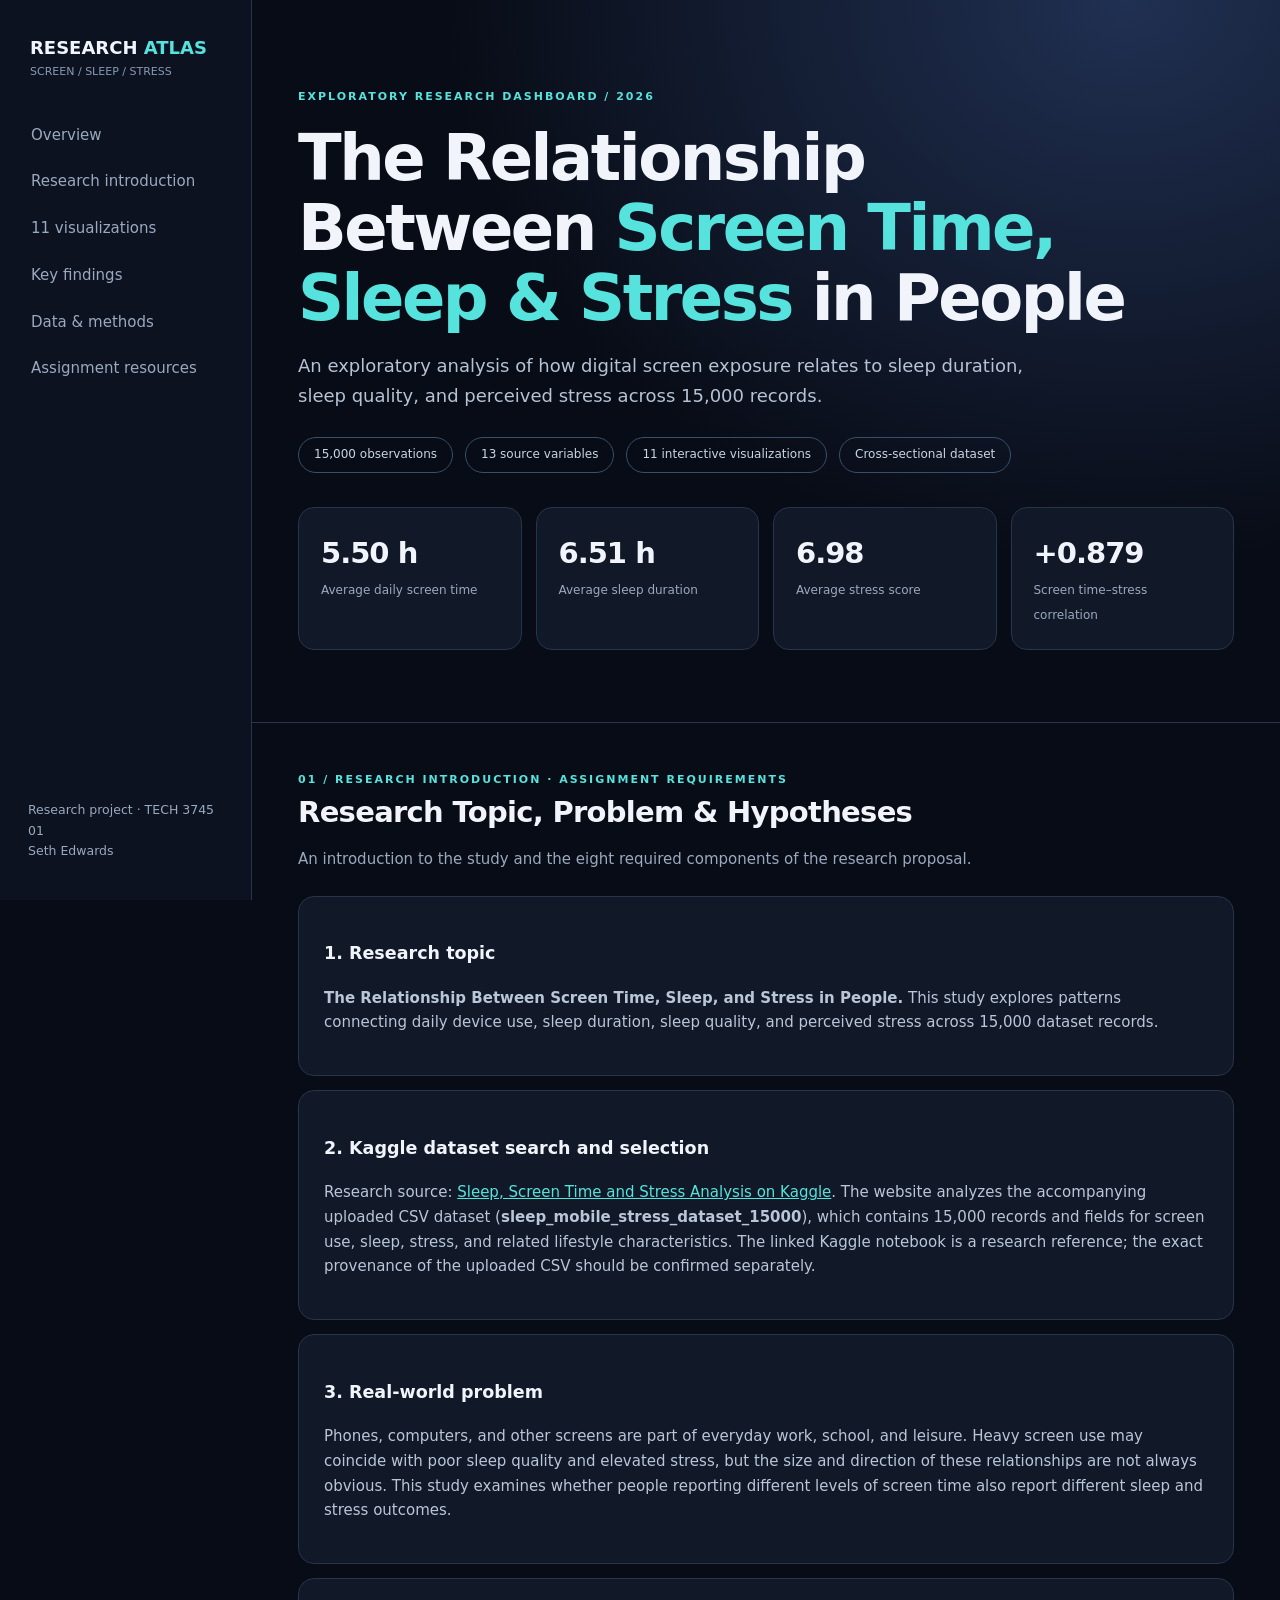
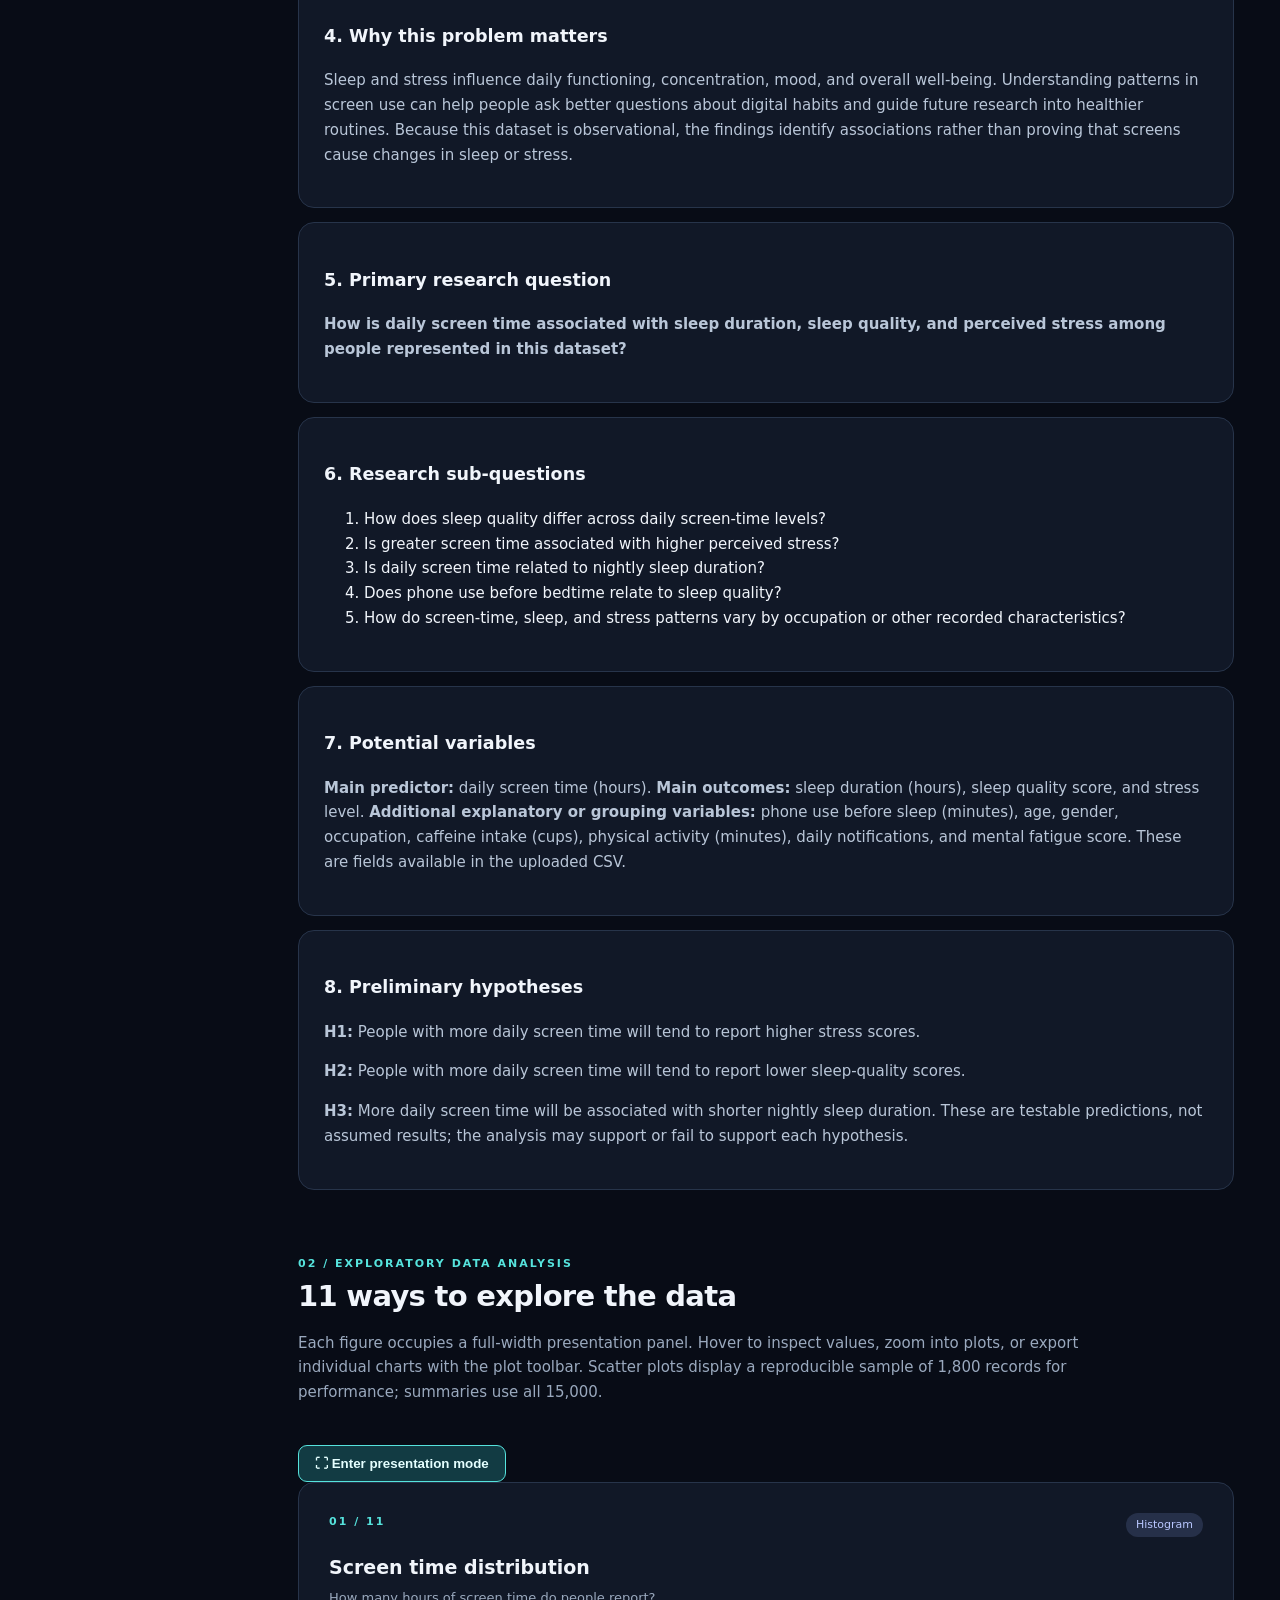
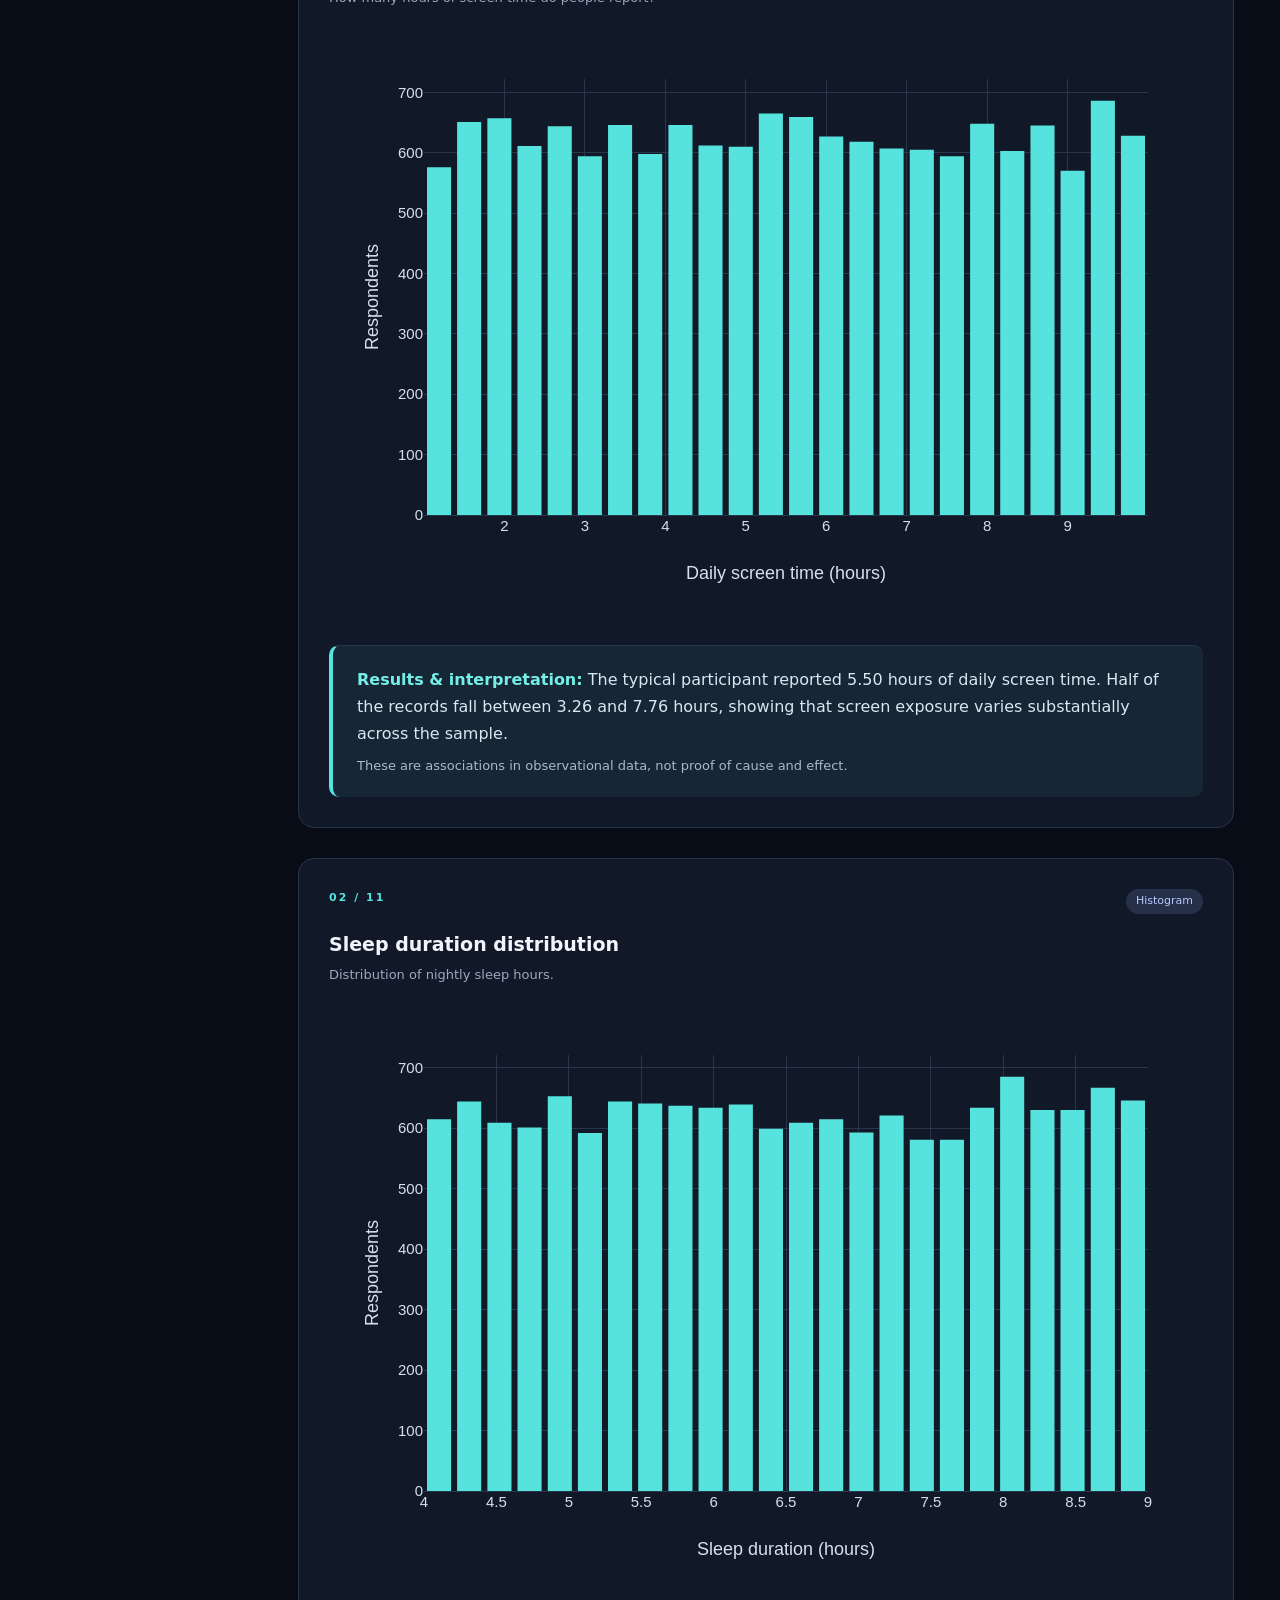
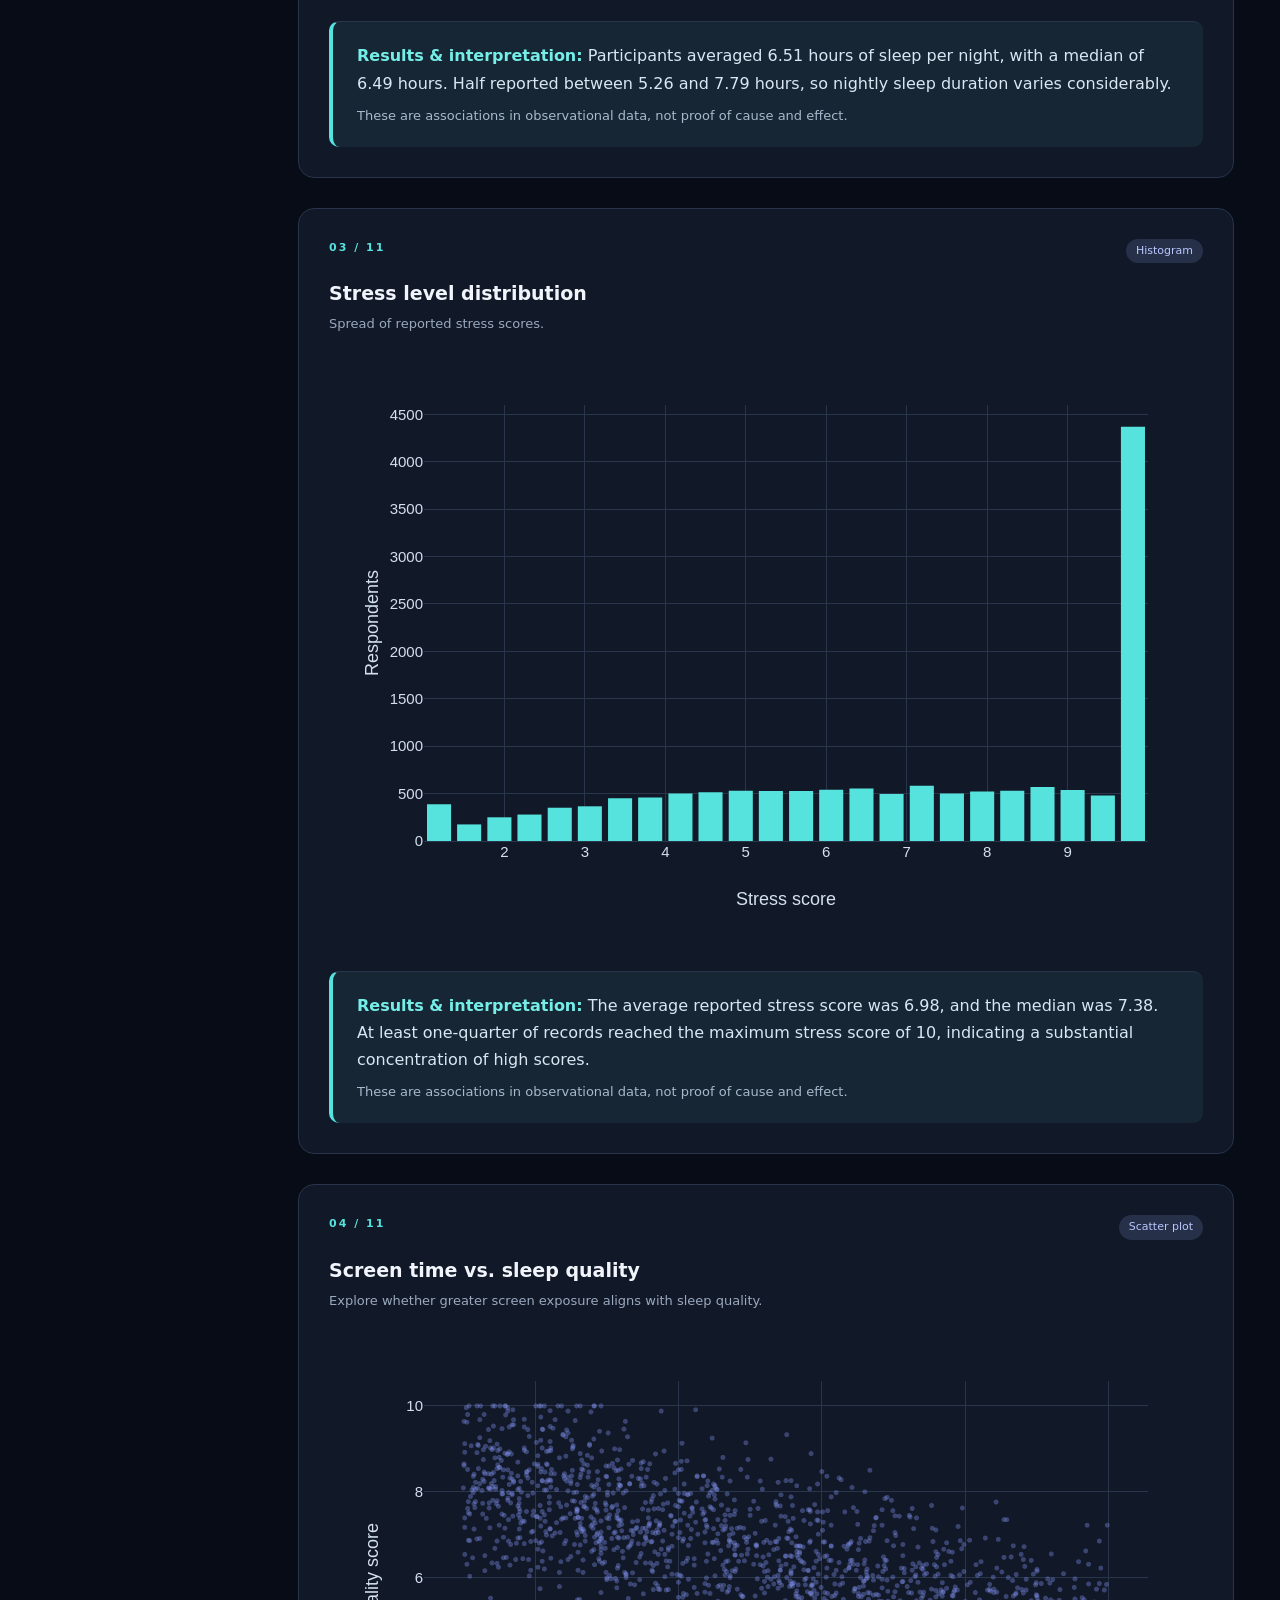
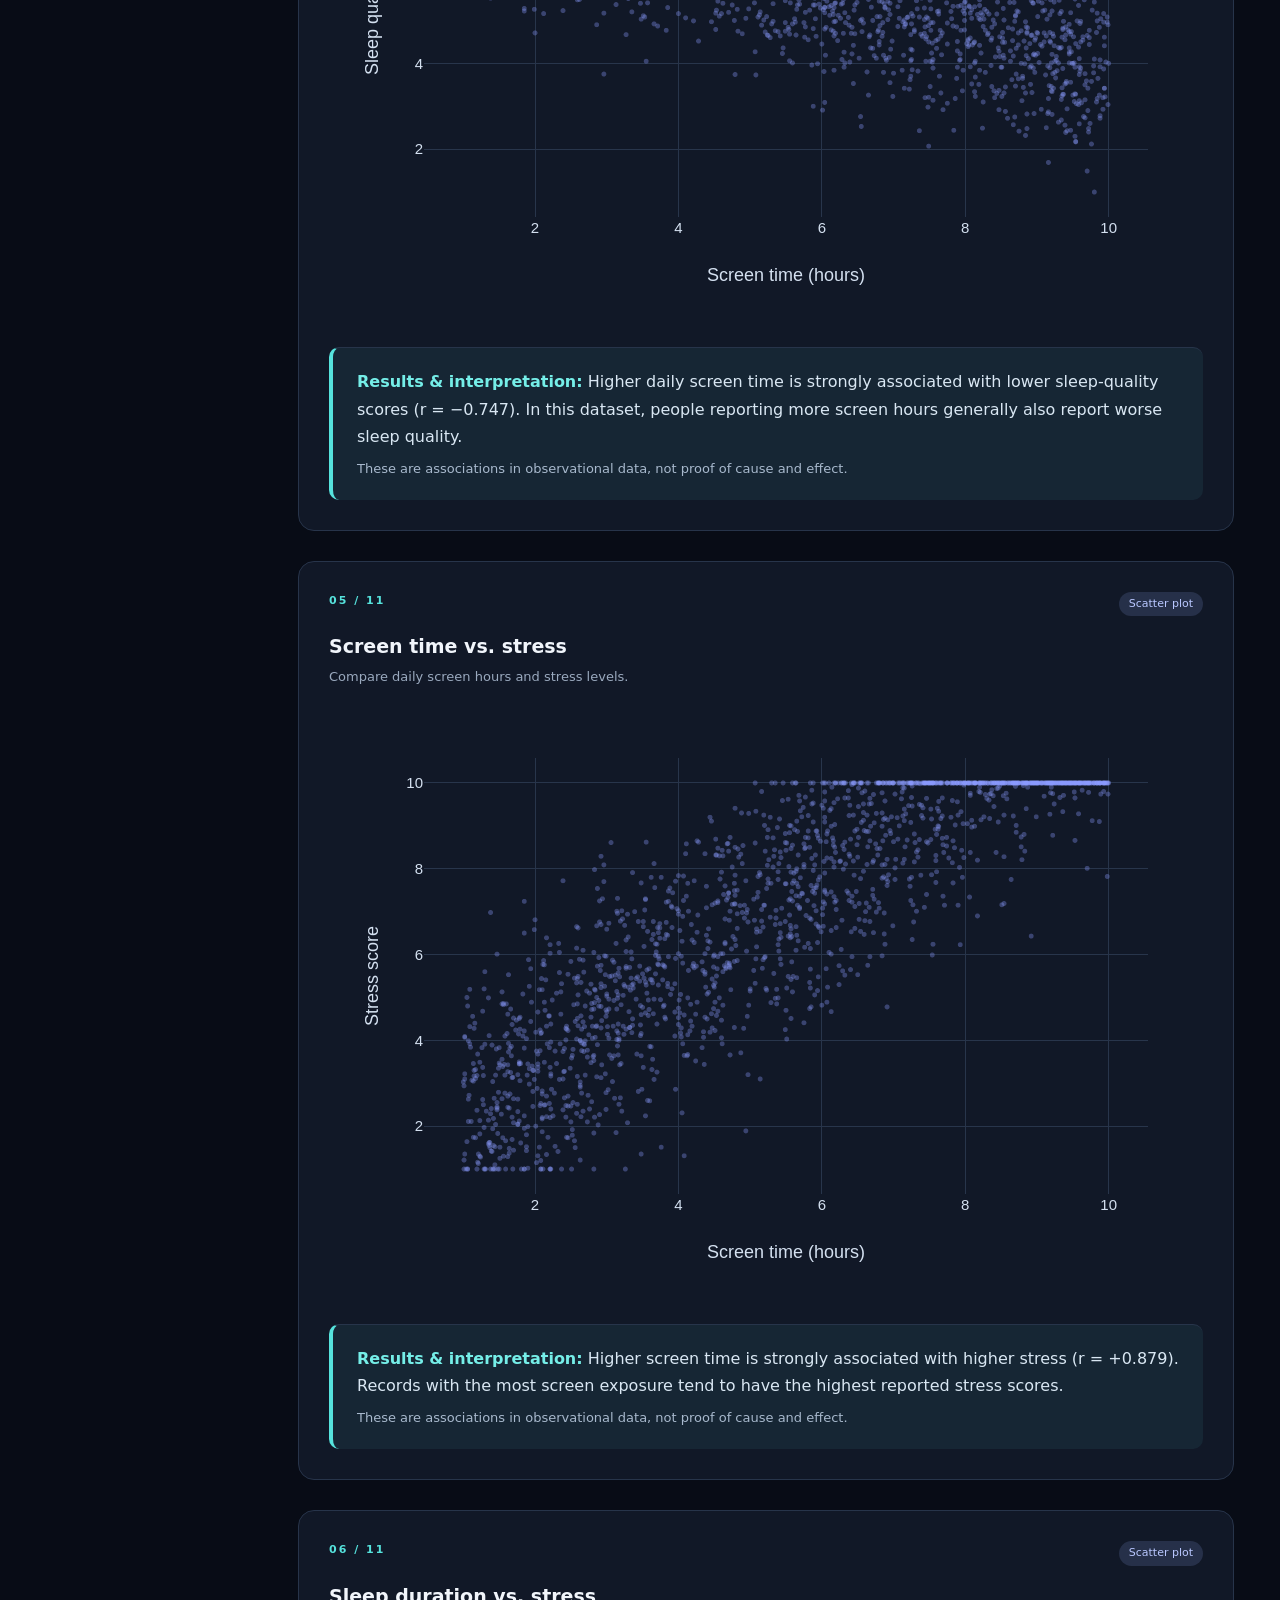
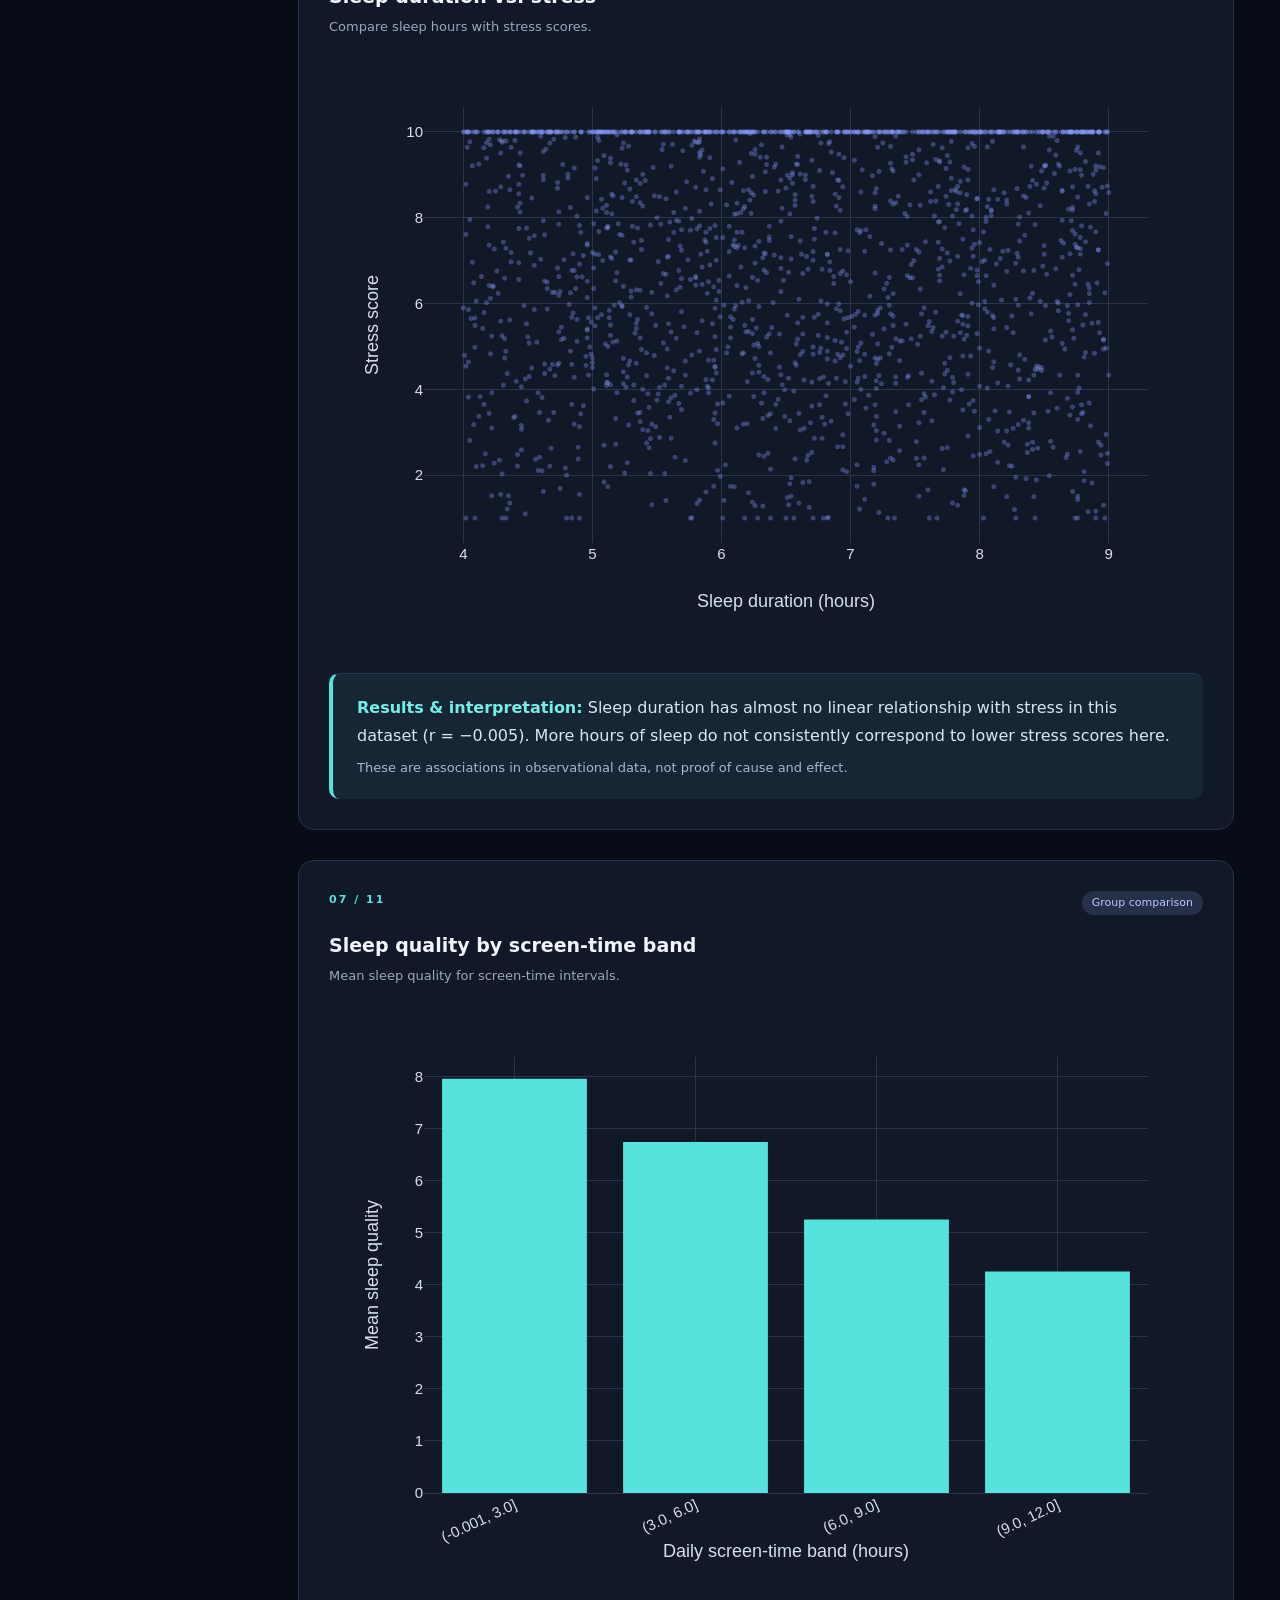
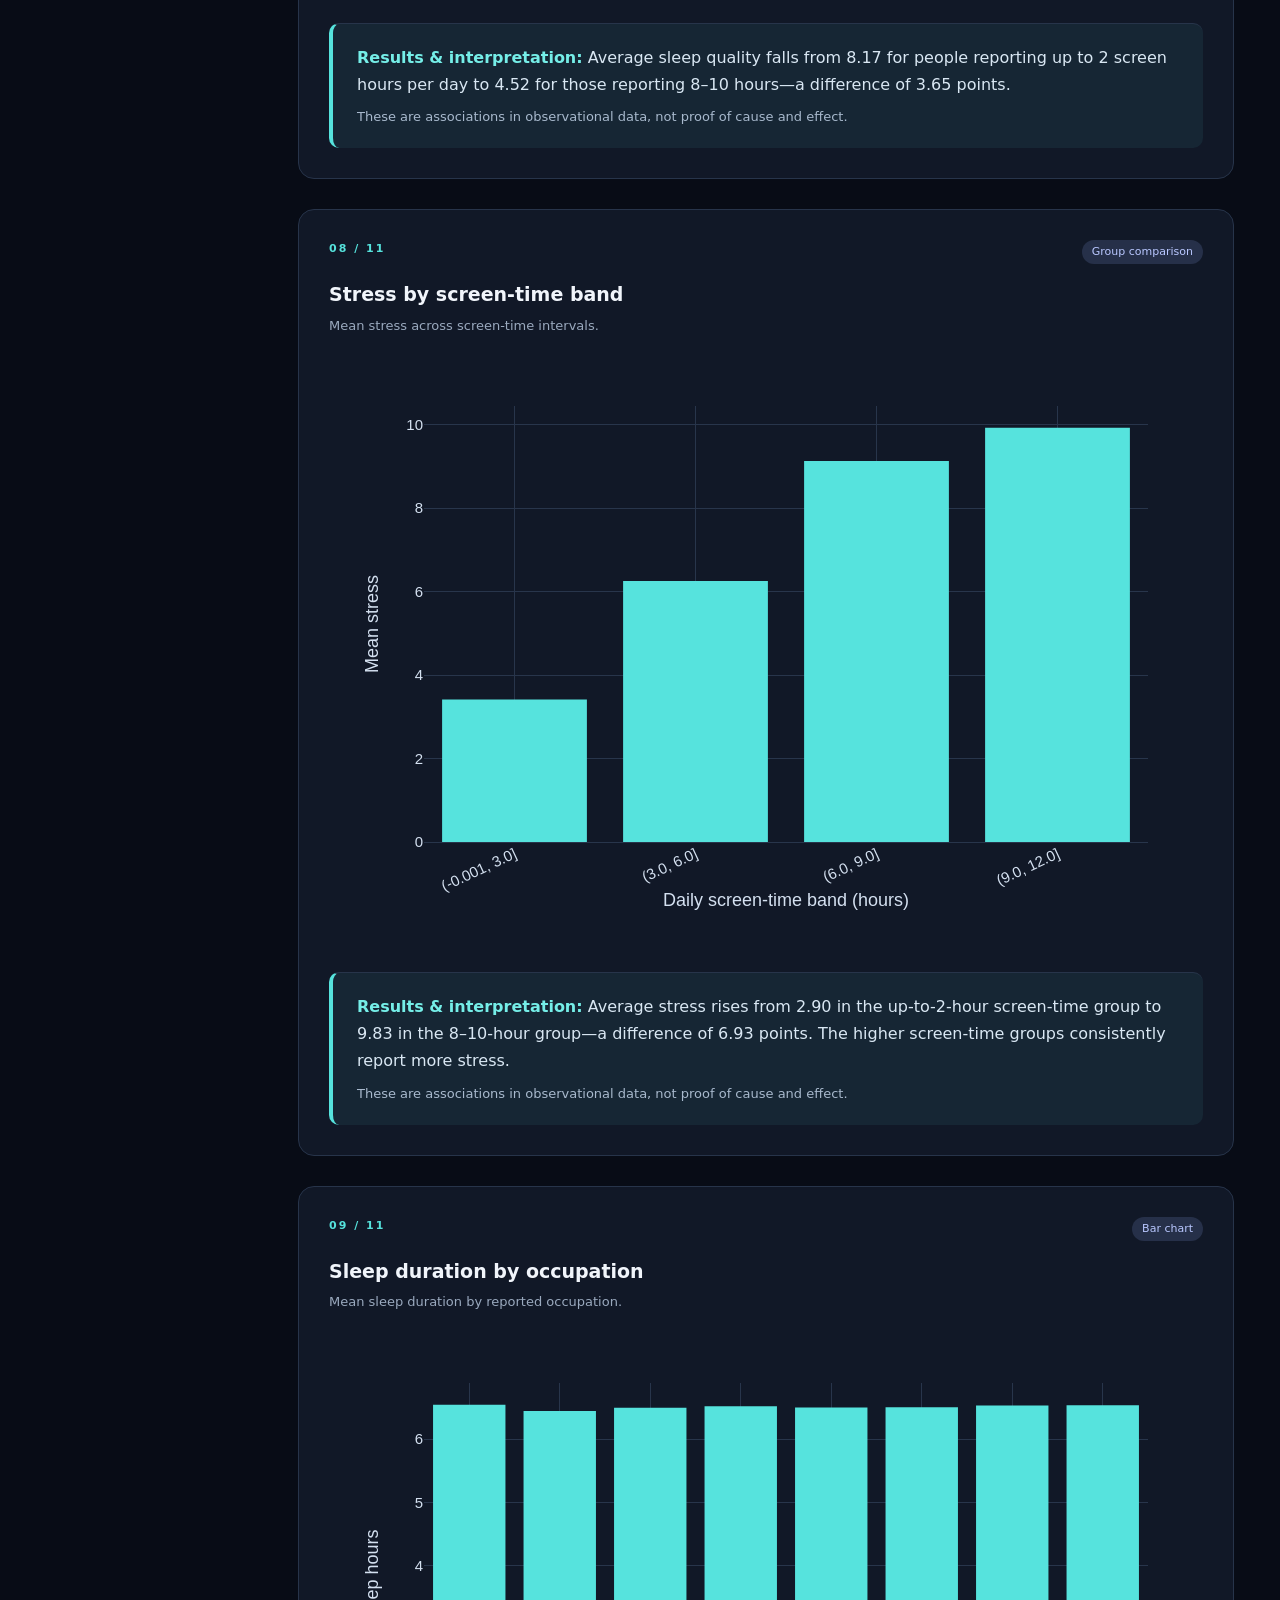
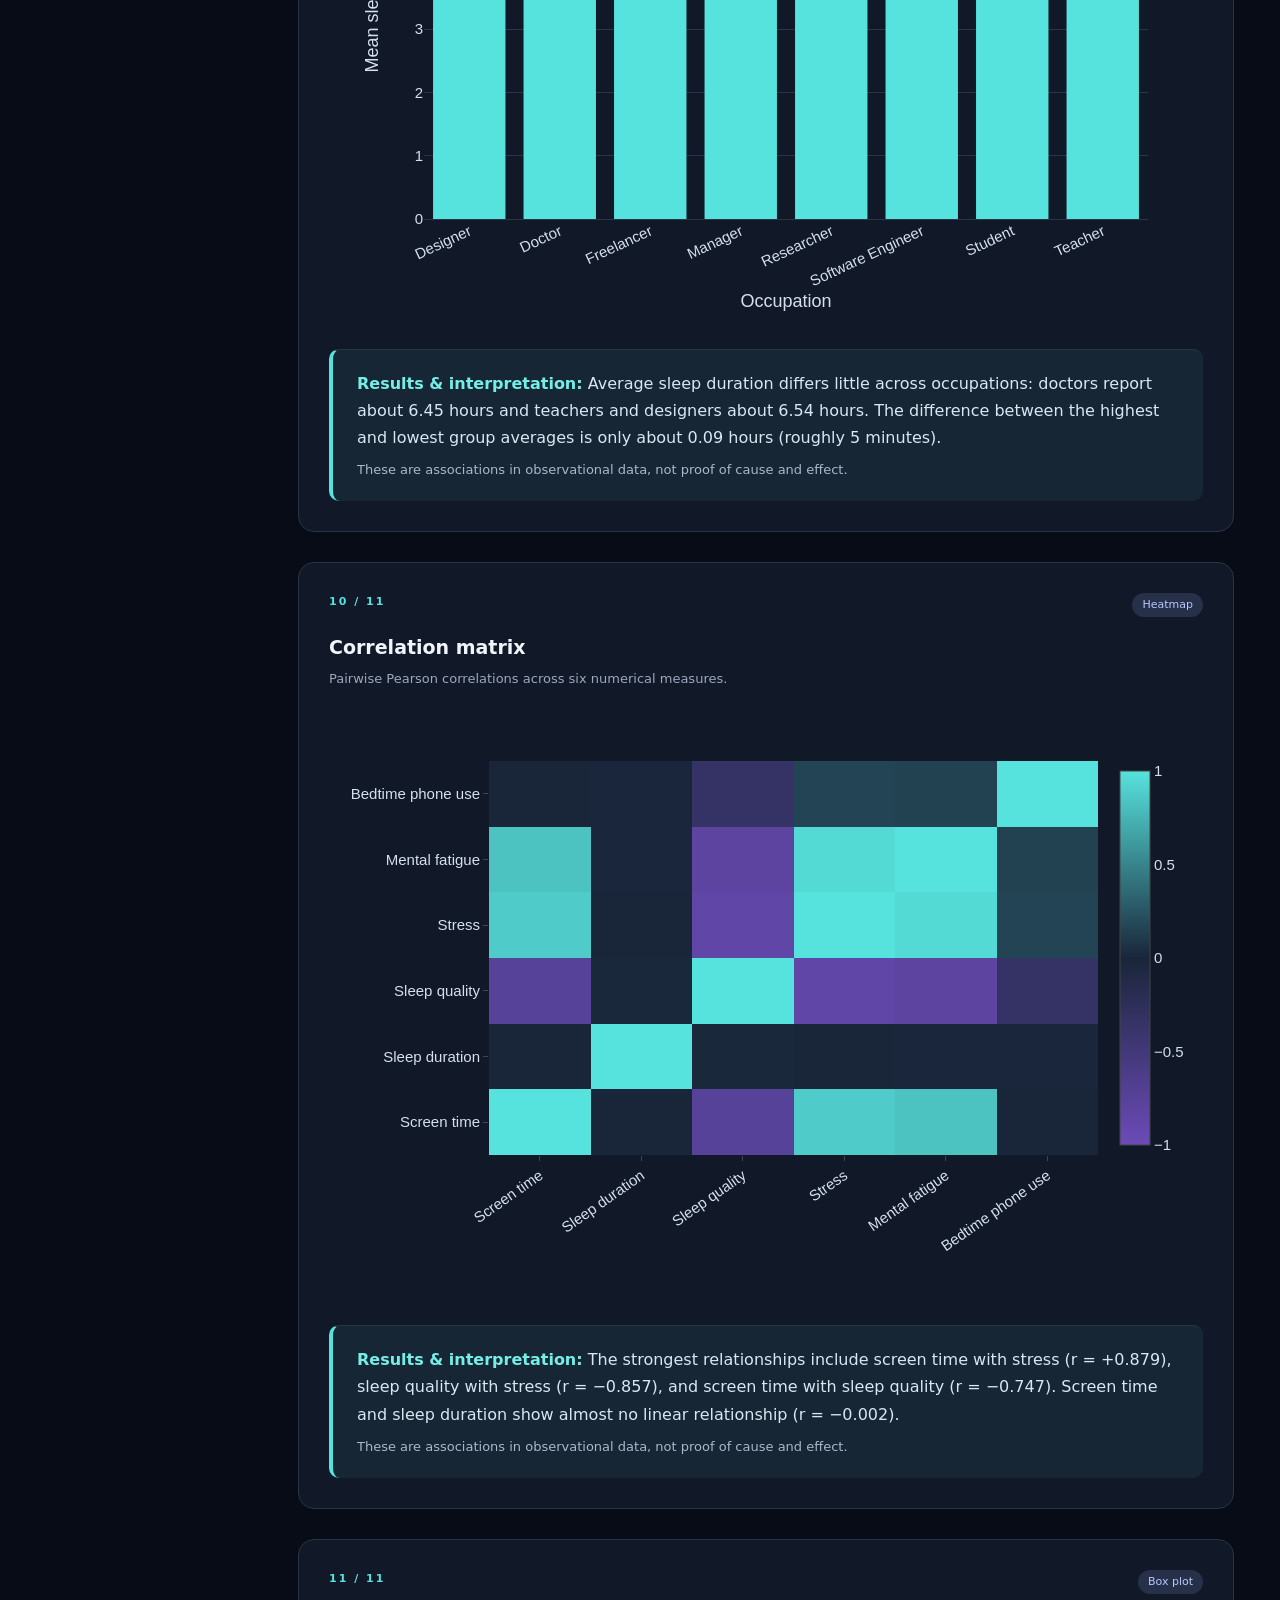
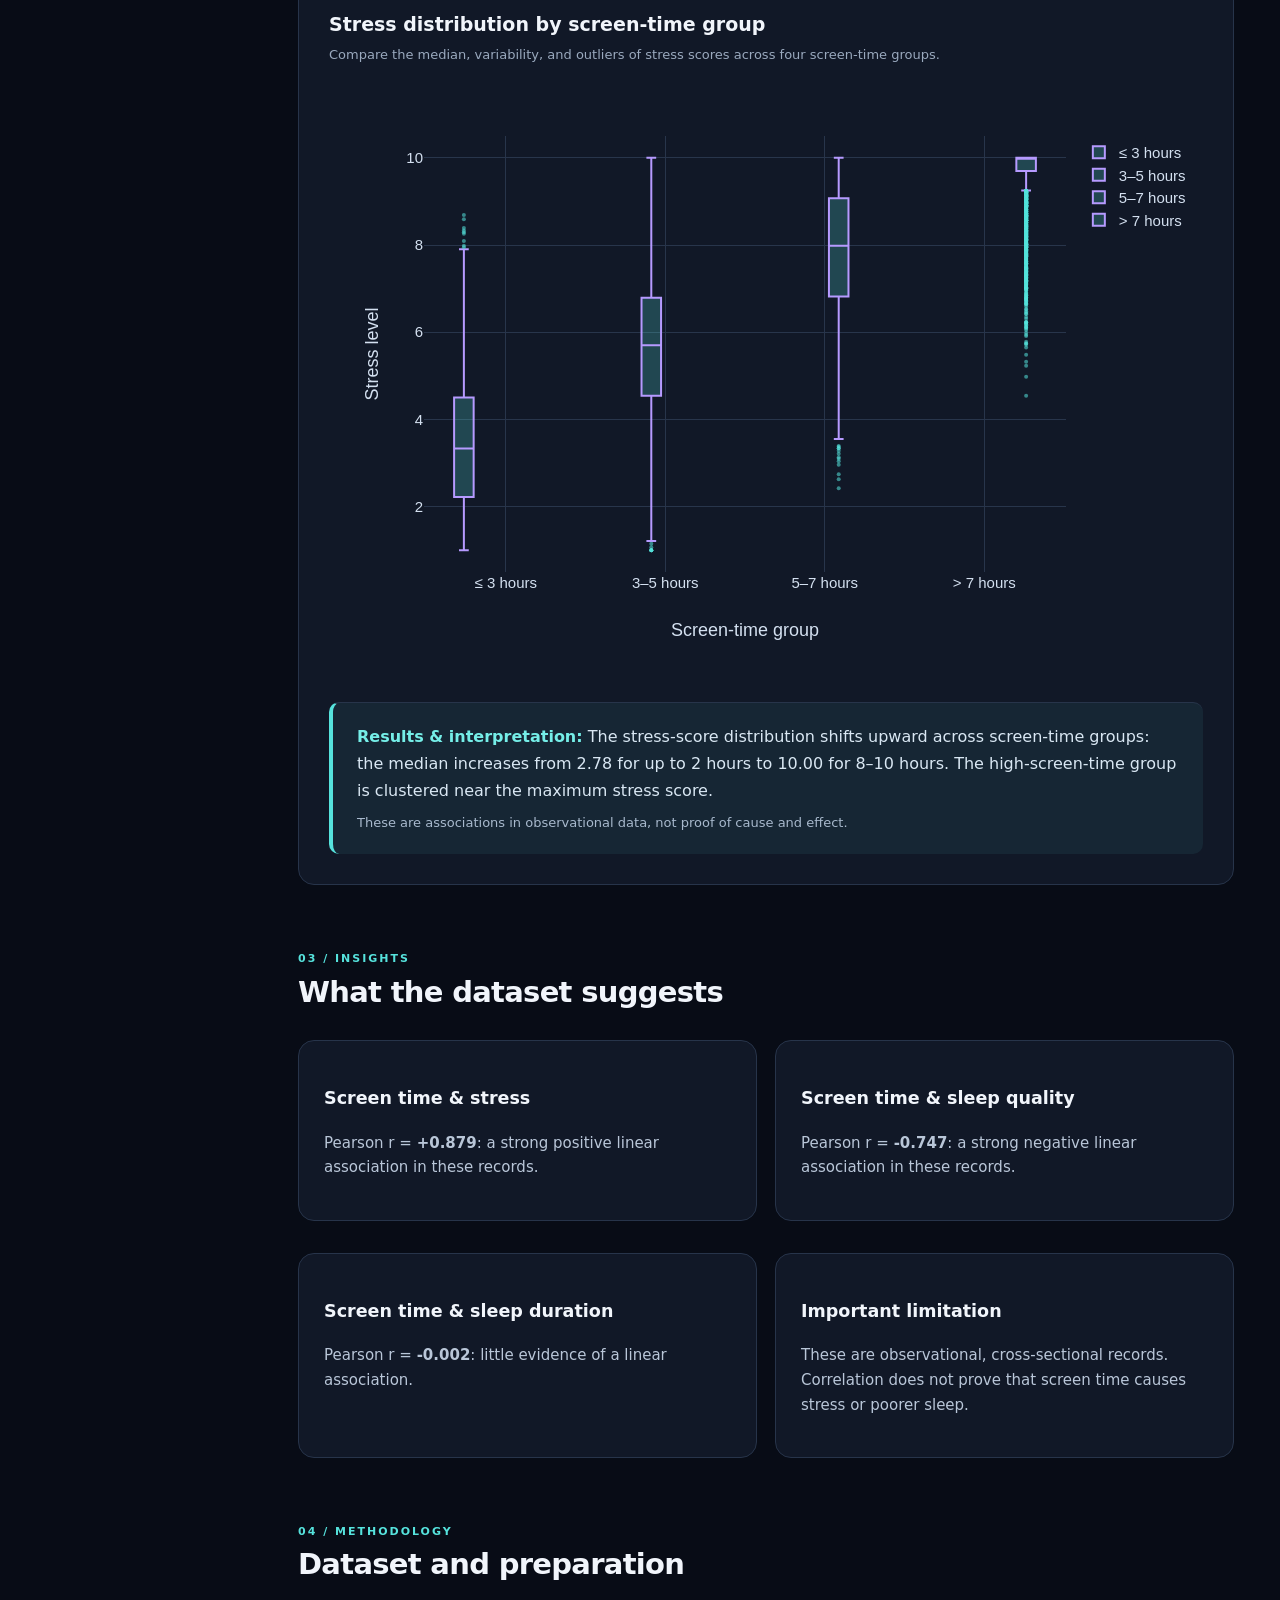
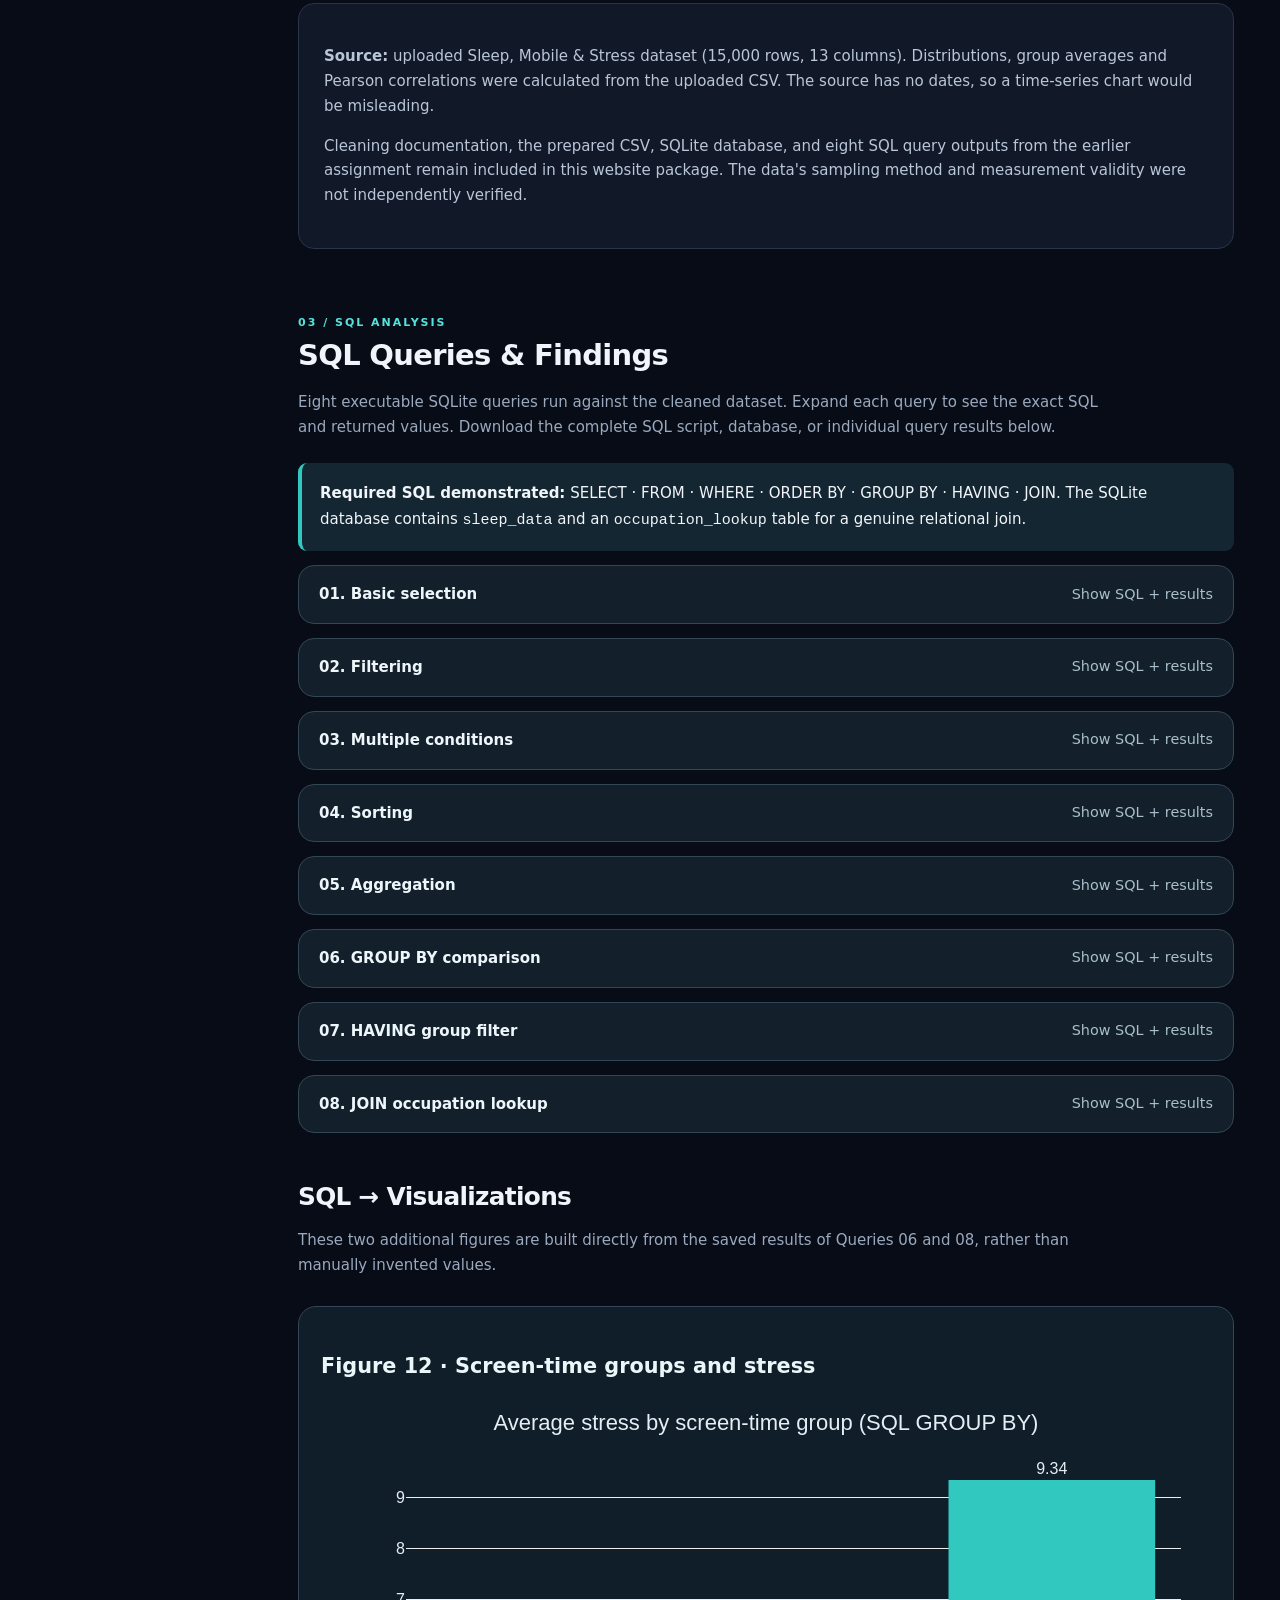
==== commit 162a7fea: "Add files via upload" ====
--- a/index.html
+++ b/index.html
@@ -1,7 +1,9 @@
 <!doctype html><html lang="en"><head><meta charset="utf-8"><meta name="viewport" content="width=device-width,initial-scale=1"><title>Screen Time × Sleep × Stress | Research Atlas</title><script src="https://cdn.plot.ly/plotly-2.35.2.min.js"></script><style>
 :root{color-scheme:dark;--bg:#080c16;--panel:#111827;--panel2:#151f31;--line:#27344a;--txt:#f1f5fb;--muted:#9aa9be;--cyan:#56e3dd;--violet:#b69aff}*{box-sizing:border-box}html{scroll-behavior:smooth}body{margin:0;background:var(--bg);color:var(--txt);font:15px/1.65 Inter,system-ui,-apple-system,Segoe UI,sans-serif}a{color:var(--cyan)}.shell{display:grid;grid-template-columns:252px minmax(0,1fr);min-height:100vh}.side{position:sticky;top:0;height:100vh;border-right:1px solid var(--line);background:#0c1220;padding:28px 18px;display:flex;flex-direction:column}.brand{font-size:18px;font-weight:850;line-height:1.3;padding:8px 12px 32px}.brand b{color:var(--cyan)}.side a{display:block;text-decoration:none;color:var(--muted);padding:11px 13px;border-radius:10px}.side a:hover{background:var(--panel2);color:white}.side small{margin-top:auto;color:var(--muted);padding:10px}.main{min-width:0}.wrap{max-width:1700px;margin:auto;padding:36px 46px}.hero{padding:52px 0 36px;border-bottom:1px solid var(--line);background:radial-gradient(ellipse at 85% 0%,#203052 0%,transparent 55%)}.eyebrow,.number{font-size:11px;font-weight:800;letter-spacing:2px;text-transform:uppercase;color:var(--cyan)}h1{font-size:clamp(36px,5vw,69px);line-height:1.09;letter-spacing:-2.5px;max-width:880px;margin:18px 0}h1 em{font-style:normal;color:var(--cyan)}.lead{font-size:18px;color:#b6c3d5;max-width:730px}.meta{display:flex;gap:12px;flex-wrap:wrap;margin-top:26px}.pill{border:1px solid #35516a;border-radius:40px;padding:7px 15px;color:#c9d5e3;font-size:12px}.section-title{font-size:29px;letter-spacing:-.7px;margin:0 0 10px}.sub{color:var(--muted);max-width:820px;margin:0 0 24px}.stats{display:grid;grid-template-columns:repeat(4,minmax(0,1fr));gap:14px;margin-top:34px}.stat,.panel,.viz{border:1px solid var(--line);border-radius:16px;background:var(--panel)}.stat{padding:22px}.stat strong{display:block;font-size:29px;letter-spacing:-1px}.stat span{color:var(--muted);font-size:12px}.content{padding-top:48px;padding-bottom:70px}.block{margin-bottom:65px;scroll-margin-top:20px}.panel{padding:25px;margin-top:14px}.panel p{color:#b9c6d8}.viz-grid{display:grid;grid-template-columns:minmax(0,1fr);gap:30px}.viz{padding:30px;min-width:0;overflow:visible}.viz-head{display:flex;justify-content:space-between}.kind{font-size:11px;background:#263049;color:#b9c7ff;border-radius:20px;padding:3px 10px}.viz h3{font-size:19px;margin:15px 0 4px}.viz p{color:var(--muted);font-size:13px;margin:0}.plot{height:clamp(540px,66vh,760px);width:100%;margin-top:22px;min-width:0}.viz-note{border-top:1px solid var(--line);padding-top:12px!important}.resource-list{display:flex;gap:12px;flex-wrap:wrap}.resource-list a{padding:12px 15px;border:1px solid var(--line);background:var(--panel);border-radius:9px;text-decoration:none}.resource-list a:hover{border-color:var(--cyan)}.two{display:grid;grid-template-columns:1fr 1fr;gap:18px}footer{border-top:1px solid var(--line);padding:30px;color:var(--muted)}@media(max-width:1000px){.shell{display:block}.side{position:relative;height:auto;border-right:0;border-bottom:1px solid var(--line);padding:12px}.brand{padding:5px}.side nav{display:flex;overflow:auto}.side a{white-space:nowrap}.side small{display:none}.wrap{padding:26px 18px}.stats{grid-template-columns:repeat(2,1fr)}}@media(max-width:680px){.viz-grid,.two{grid-template-columns:1fr}.plot{height:480px}.stats{gap:8px}.stat{padding:14px}.stat strong{font-size:23px}}
 .present-btn{border:1px solid #56e3dd;background:#123b43;color:#e5ffff;border-radius:9px;padding:10px 16px;font-weight:700;cursor:pointer;margin-top:16px}.present-btn:hover{background:#1b5660}body.presentation .side,body.presentation .hero,body.presentation #research,body.presentation #findings,body.presentation #methods,body.presentation #resources,body.presentation footer{display:none}body.presentation .shell{display:block}body.presentation .wrap{max-width:none;padding:20px 4vw}body.presentation .block{margin:0}body.presentation .viz{min-height:90vh;margin-bottom:24px}body.presentation .plot{height:74vh}body.presentation .viz-grid{gap:28px}@media print{.side,.present-btn{display:none!important}.shell{display:block}.viz{break-inside:avoid;page-break-inside:avoid}.plot{height:650px}}
-.viz-note{font-size:16px!important;line-height:1.7!important;padding:20px 24px!important;margin-top:20px!important;border-left:4px solid #56e3dd!important;background:rgba(86,227,221,.07)!important;border-radius:10px!important;color:#d9e7f3!important}.viz-note strong{color:#75eee8}.viz-note .caution{display:block;margin-top:8px;font-size:13px;color:#a8b9cd}@media(max-width:650px){.viz-note{padding:16px!important;font-size:14px!important}}</style></head><body><div class="shell"><aside class="side"><div class="brand">RESEARCH <b>ATLAS</b><div style="font-size:11px;color:#8899b3;font-weight:500;margin-top:6px">SCREEN / SLEEP / STRESS</div></div><nav><a href="#overview">Overview</a><a href="#research">Research introduction</a><a href="#visualizations">11 visualizations</a><a href="#findings">Key findings</a><a href="#methods">Data & methods</a><a href="#resources">Assignment resources</a></nav><small>Research project · TECH 3745 01<br>Seth Edwards</small></aside><main class="main"><header class="hero" id="overview"><div class="wrap"><div class="eyebrow">Exploratory research dashboard / 2026</div><h1>The Relationship Between <em>Screen Time, Sleep & Stress</em> in People</h1><p class="lead">An exploratory analysis of how digital screen exposure relates to sleep duration, sleep quality, and perceived stress across 15,000 records.</p><div class="meta"><span class="pill">15,000 observations</span><span class="pill">13 source variables</span><span class="pill">11 interactive visualizations</span><span class="pill">Cross-sectional dataset</span></div><div class="stats"><div class="stat"><strong>5.50 h</strong><span>Average daily screen time</span></div><div class="stat"><strong>6.51 h</strong><span>Average sleep duration</span></div><div class="stat"><strong>6.98</strong><span>Average stress score</span></div><div class="stat"><strong>+0.879</strong><span>Screen time–stress correlation</span></div></div></div></header><div class="wrap content"><section class="block" id="research"><div class="eyebrow">01 / Research introduction · Assignment requirements</div><h2 class="section-title">Research Topic, Problem &amp; Hypotheses</h2><p class="sub">An introduction to the study and the eight required components of the research proposal.</p>
+.viz-note{font-size:16px!important;line-height:1.7!important;padding:20px 24px!important;margin-top:20px!important;border-left:4px solid #56e3dd!important;background:rgba(86,227,221,.07)!important;border-radius:10px!important;color:#d9e7f3!important}.viz-note strong{color:#75eee8}.viz-note .caution{display:block;margin-top:8px;font-size:13px;color:#a8b9cd}@media(max-width:650px){.viz-note{padding:16px!important;font-size:14px!important}}
+.sql-query{background:#131f2a;border:1px solid #334656;border-radius:16px;margin:14px 0;padding:16px 20px;color:#edf6fa}.sql-query summary{cursor:pointer;display:flex;justify-content:space-between;gap:12px;align-items:center}.sql-query summary span,.sql-meta{color:#a8bfcc;font-size:.9rem}.sql-query pre{white-space:pre-wrap;overflow-wrap:anywhere;background:#09141e;border-radius:12px;padding:18px;color:#7ce4d9;line-height:1.7}.sql-table-scroll{overflow-x:auto}.sql-query table{width:100%;border-collapse:collapse;font-size:.9rem}.sql-query th,.sql-query td{padding:12px;text-align:left;border-bottom:1px solid #304351}.sql-query th{color:#7ce4d9}.sql-note,.sql-result{background:#142631;border-left:4px solid #31c8bf;padding:18px;border-radius:9px;line-height:1.7}.sql-figure{margin:28px 0;background:#101e29;border:1px solid #344655;border-radius:18px;padding:22px}.sql-figure h3{font-size:1.3rem;color:#eaf6f8}.sql-plot{width:100%;height:650px;min-height:600px}.sql-result{font-size:1rem}.sql-meta a,.sql-query a{color:#6ae5dc}@media(max-width:700px){.sql-plot{height:540px;min-height:500px}.sql-figure{padding:12px}}
+</style></head><body><div class="shell"><aside class="side"><div class="brand">RESEARCH <b>ATLAS</b><div style="font-size:11px;color:#8899b3;font-weight:500;margin-top:6px">SCREEN / SLEEP / STRESS</div></div><nav><a href="#overview">Overview</a><a href="#research">Research introduction</a><a href="#visualizations">11 visualizations</a><a href="#findings">Key findings</a><a href="#methods">Data & methods</a><a href="#resources">Assignment resources</a></nav><small>Research project · TECH 3745 01<br>Seth Edwards</small></aside><main class="main"><header class="hero" id="overview"><div class="wrap"><div class="eyebrow">Exploratory research dashboard / 2026</div><h1>The Relationship Between <em>Screen Time, Sleep & Stress</em> in People</h1><p class="lead">An exploratory analysis of how digital screen exposure relates to sleep duration, sleep quality, and perceived stress across 15,000 records.</p><div class="meta"><span class="pill">15,000 observations</span><span class="pill">13 source variables</span><span class="pill">11 interactive visualizations</span><span class="pill">Cross-sectional dataset</span></div><div class="stats"><div class="stat"><strong>5.50 h</strong><span>Average daily screen time</span></div><div class="stat"><strong>6.51 h</strong><span>Average sleep duration</span></div><div class="stat"><strong>6.98</strong><span>Average stress score</span></div><div class="stat"><strong>+0.879</strong><span>Screen time–stress correlation</span></div></div></div></header><div class="wrap content"><section class="block" id="research"><div class="eyebrow">01 / Research introduction · Assignment requirements</div><h2 class="section-title">Research Topic, Problem &amp; Hypotheses</h2><p class="sub">An introduction to the study and the eight required components of the research proposal.</p>
 <div class="panel"><h3>1. Research topic</h3><p><strong>The Relationship Between Screen Time, Sleep, and Stress in People.</strong> This study explores patterns connecting daily device use, sleep duration, sleep quality, and perceived stress across 15,000 dataset records.</p></div>
 <div class="panel"><h3>2. Kaggle dataset search and selection</h3><p>Research source: <a href="https://www.kaggle.com/code/lukhilaksh/sleep-screen-time-and-stress-analysis/notebook" target="_blank" rel="noopener noreferrer">Sleep, Screen Time and Stress Analysis on Kaggle</a>. The website analyzes the accompanying uploaded CSV dataset (<strong>sleep_mobile_stress_dataset_15000</strong>), which contains 15,000 records and fields for screen use, sleep, stress, and related lifestyle characteristics. The linked Kaggle notebook is a research reference; the exact provenance of the uploaded CSV should be confirmed separately.</p></div>
 <div class="panel"><h3>3. Real-world problem</h3><p>Phones, computers, and other screens are part of everyday work, school, and leisure. Heavy screen use may coincide with poor sleep quality and elevated stress, but the size and direction of these relationships are not always obvious. This study examines whether people reporting different levels of screen time also report different sleep and stress outcomes.</p></div>
@@ -10,9 +12,16 @@
 <div class="panel"><h3>6. Research sub-questions</h3><ol><li>How does sleep quality differ across daily screen-time levels?</li><li>Is greater screen time associated with higher perceived stress?</li><li>Is daily screen time related to nightly sleep duration?</li><li>Does phone use before bedtime relate to sleep quality?</li><li>How do screen-time, sleep, and stress patterns vary by occupation or other recorded characteristics?</li></ol></div>
 <div class="panel"><h3>7. Potential variables</h3><p><strong>Main predictor:</strong> daily screen time (hours). <strong>Main outcomes:</strong> sleep duration (hours), sleep quality score, and stress level. <strong>Additional explanatory or grouping variables:</strong> phone use before sleep (minutes), age, gender, occupation, caffeine intake (cups), physical activity (minutes), daily notifications, and mental fatigue score. These are fields available in the uploaded CSV.</p></div>
 <div class="panel"><h3>8. Preliminary hypotheses</h3><p><strong>H1:</strong> People with more daily screen time will tend to report higher stress scores.</p><p><strong>H2:</strong> People with more daily screen time will tend to report lower sleep-quality scores.</p><p><strong>H3:</strong> More daily screen time will be associated with shorter nightly sleep duration. These are testable predictions, not assumed results; the analysis may support or fail to support each hypothesis.</p></div>
-</section><section class="block" id="visualizations"><div class="eyebrow">02 / Exploratory data analysis</div><h2 class="section-title">11 ways to explore the data</h2><p class="sub">Each figure occupies a full-width presentation panel. Hover to inspect values, zoom into plots, or export individual charts with the plot toolbar. Scatter plots display a reproducible sample of 1,800 records for performance; summaries use all 15,000.</p><button class="present-btn" id="presentationToggle" onclick="togglePresentation()">⛶ Enter presentation mode</button><div class="viz-grid"><article class="viz"><div class="viz-head"><span class="number">01 / 11</span><span class="kind">Histogram</span></div><h3>Screen time distribution</h3><p>How many hours of screen time do people report?</p><div class="plot" id="plot1"></div><p class="viz-note"><strong>Results &amp; interpretation:</strong> The typical participant reported 5.50 hours of daily screen time. Half of the records fall between 3.26 and 7.76 hours, showing that screen exposure varies substantially across the sample. <span class="caution">These are associations in observational data, not proof of cause and effect.</span></p></article><article class="viz"><div class="viz-head"><span class="number">02 / 11</span><span class="kind">Histogram</span></div><h3>Sleep duration distribution</h3><p>Distribution of nightly sleep hours.</p><div class="plot" id="plot2"></div><p class="viz-note"><strong>Results &amp; interpretation:</strong> Participants averaged 6.51 hours of sleep per night, with a median of 6.49 hours. Half reported between 5.26 and 7.79 hours, so nightly sleep duration varies considerably. <span class="caution">These are associations in observational data, not proof of cause and effect.</span></p></article><article class="viz"><div class="viz-head"><span class="number">03 / 11</span><span class="kind">Histogram</span></div><h3>Stress level distribution</h3><p>Spread of reported stress scores.</p><div class="plot" id="plot3"></div><p class="viz-note"><strong>Results &amp; interpretation:</strong> The average reported stress score was 6.98, and the median was 7.38. At least one-quarter of records reached the maximum stress score of 10, indicating a substantial concentration of high scores. <span class="caution">These are associations in observational data, not proof of cause and effect.</span></p></article><article class="viz"><div class="viz-head"><span class="number">04 / 11</span><span class="kind">Scatter plot</span></div><h3>Screen time vs. sleep quality</h3><p>Explore whether greater screen exposure aligns with sleep quality.</p><div class="plot" id="plot4"></div><p class="viz-note"><strong>Results &amp; interpretation:</strong> Higher daily screen time is strongly associated with lower sleep-quality scores (r = −0.747). In this dataset, people reporting more screen hours generally also report worse sleep quality. <span class="caution">These are associations in observational data, not proof of cause and effect.</span></p></article><article class="viz"><div class="viz-head"><span class="number">05 / 11</span><span class="kind">Scatter plot</span></div><h3>Screen time vs. stress</h3><p>Compare daily screen hours and stress levels.</p><div class="plot" id="plot5"></div><p class="viz-note"><strong>Results &amp; interpretation:</strong> Higher screen time is strongly associated with higher stress (r = +0.879). Records with the most screen exposure tend to have the highest reported stress scores. <span class="caution">These are associations in observational data, not proof of cause and effect.</span></p></article><article class="viz"><div class="viz-head"><span class="number">06 / 11</span><span class="kind">Scatter plot</span></div><h3>Sleep duration vs. stress</h3><p>Compare sleep hours with stress scores.</p><div class="plot" id="plot6"></div><p class="viz-note"><strong>Results &amp; interpretation:</strong> Sleep duration has almost no linear relationship with stress in this dataset (r = −0.005). More hours of sleep do not consistently correspond to lower stress scores here. <span class="caution">These are associations in observational data, not proof of cause and effect.</span></p></article><article class="viz"><div class="viz-head"><span class="number">07 / 11</span><span class="kind">Group comparison</span></div><h3>Sleep quality by screen-time band</h3><p>Mean sleep quality for screen-time intervals.</p><div class="plot" id="plot7"></div><p class="viz-note"><strong>Results &amp; interpretation:</strong> Average sleep quality falls from 8.17 for people reporting up to 2 screen hours per day to 4.52 for those reporting 8–10 hours—a difference of 3.65 points. <span class="caution">These are associations in observational data, not proof of cause and effect.</span></p></article><article class="viz"><div class="viz-head"><span class="number">08 / 11</span><span class="kind">Group comparison</span></div><h3>Stress by screen-time band</h3><p>Mean stress across screen-time intervals.</p><div class="plot" id="plot8"></div><p class="viz-note"><strong>Results &amp; interpretation:</strong> Average stress rises from 2.90 in the up-to-2-hour screen-time group to 9.83 in the 8–10-hour group—a difference of 6.93 points. The higher screen-time groups consistently report more stress. <span class="caution">These are associations in observational data, not proof of cause and effect.</span></p></article><article class="viz"><div class="viz-head"><span class="number">09 / 11</span><span class="kind">Bar chart</span></div><h3>Sleep duration by occupation</h3><p>Mean sleep duration by reported occupation.</p><div class="plot" id="plot9"></div><p class="viz-note"><strong>Results &amp; interpretation:</strong> Average sleep duration differs little across occupations: doctors report about 6.45 hours and teachers and designers about 6.54 hours. The difference between the highest and lowest group averages is only about 0.09 hours (roughly 5 minutes). <span class="caution">These are associations in observational data, not proof of cause and effect.</span></p></article><article class="viz"><div class="viz-head"><span class="number">10 / 11</span><span class="kind">Heatmap</span></div><h3>Correlation matrix</h3><p>Pairwise Pearson correlations across six numerical measures.</p><div class="plot" id="plot10"></div><p class="viz-note"><strong>Results &amp; interpretation:</strong> The strongest relationships include screen time with stress (r = +0.879), sleep quality with stress (r = −0.857), and screen time with sleep quality (r = −0.747). Screen time and sleep duration show almost no linear relationship (r = −0.002). <span class="caution">These are associations in observational data, not proof of cause and effect.</span></p></article><article class="viz"><div class="viz-head"><span class="number">11 / 11</span><span class="kind">Box plot</span></div><h3>Stress distribution by screen-time group</h3><p>Compare the median, variability, and outliers of stress scores across four screen-time groups.</p><div class="plot" id="plot11"></div><p class="viz-note"><strong>Results &amp; interpretation:</strong> The stress-score distribution shifts upward across screen-time groups: the median increases from 2.78 for up to 2 hours to 10.00 for 8–10 hours. The high-screen-time group is clustered near the maximum stress score. <span class="caution">These are associations in observational data, not proof of cause and effect.</span></p></article></div></section><section class="block" id="findings"><div class="eyebrow">03 / Insights</div><h2 class="section-title">What the dataset suggests</h2><div class="two"><div class="panel"><h3>Screen time & stress</h3><p>Pearson r = <b>+0.879</b>: a strong positive linear association in these records.</p></div><div class="panel"><h3>Screen time & sleep quality</h3><p>Pearson r = <b>-0.747</b>: a strong negative linear association in these records.</p></div><div class="panel"><h3>Screen time & sleep duration</h3><p>Pearson r = <b>-0.002</b>: little evidence of a linear association.</p></div><div class="panel"><h3>Important limitation</h3><p>These are observational, cross-sectional records. Correlation does not prove that screen time causes stress or poorer sleep.</p></div></div></section><section class="block" id="methods"><div class="eyebrow">04 / Methodology</div><h2 class="section-title">Dataset and preparation</h2><div class="panel"><p><b>Source:</b> uploaded Sleep, Mobile & Stress dataset (15,000 rows, 13 columns). Distributions, group averages and Pearson correlations were calculated from the uploaded CSV. The source has no dates, so a time-series chart would be misleading.</p><p>Cleaning documentation, the prepared CSV, SQLite database, and eight SQL query outputs from the earlier assignment remain included in this website package. The data's sampling method and measurement validity were not independently verified.</p></div></section><section class="block" id="resources"><div class="eyebrow">05 / Downloads</div><h2 class="section-title">Research files & earlier assignments</h2><p class="sub">Keep the supporting evidence and previous assignment sections accessible without crowding the redesigned dashboard.</p><div class="resource-list"><a href="data/source_dataset.csv" download>Original dataset ↗</a><a href="data/cleaned_dataset.csv" download>Cleaned dataset ↗</a><a href="data/cleaning_report.txt">Cleaning report ↗</a><a href="data/sql_queries.sql">SQL queries ↗</a><a href="data/research.db" download>SQLite database ↗</a><a href="original_assignment_website.html">Previous assignment website ↗</a></div></section></div><footer><div class="wrap">Seth Edwards · TECH 3745 01 · Screen Time, Sleep & Stress Research</div></footer></main></div><script>
+</section><section class="block" id="visualizations"><div class="eyebrow">02 / Exploratory data analysis</div><h2 class="section-title">11 ways to explore the data</h2><p class="sub">Each figure occupies a full-width presentation panel. Hover to inspect values, zoom into plots, or export individual charts with the plot toolbar. Scatter plots display a reproducible sample of 1,800 records for performance; summaries use all 15,000.</p><button class="present-btn" id="presentationToggle" onclick="togglePresentation()">⛶ Enter presentation mode</button><div class="viz-grid"><article class="viz"><div class="viz-head"><span class="number">01 / 11</span><span class="kind">Histogram</span></div><h3>Screen time distribution</h3><p>How many hours of screen time do people report?</p><div class="plot" id="plot1"></div><p class="viz-note"><strong>Results &amp; interpretation:</strong> The typical participant reported 5.50 hours of daily screen time. Half of the records fall between 3.26 and 7.76 hours, showing that screen exposure varies substantially across the sample. <span class="caution">These are associations in observational data, not proof of cause and effect.</span></p></article><article class="viz"><div class="viz-head"><span class="number">02 / 11</span><span class="kind">Histogram</span></div><h3>Sleep duration distribution</h3><p>Distribution of nightly sleep hours.</p><div class="plot" id="plot2"></div><p class="viz-note"><strong>Results &amp; interpretation:</strong> Participants averaged 6.51 hours of sleep per night, with a median of 6.49 hours. Half reported between 5.26 and 7.79 hours, so nightly sleep duration varies considerably. <span class="caution">These are associations in observational data, not proof of cause and effect.</span></p></article><article class="viz"><div class="viz-head"><span class="number">03 / 11</span><span class="kind">Histogram</span></div><h3>Stress level distribution</h3><p>Spread of reported stress scores.</p><div class="plot" id="plot3"></div><p class="viz-note"><strong>Results &amp; interpretation:</strong> The average reported stress score was 6.98, and the median was 7.38. At least one-quarter of records reached the maximum stress score of 10, indicating a substantial concentration of high scores. <span class="caution">These are associations in observational data, not proof of cause and effect.</span></p></article><article class="viz"><div class="viz-head"><span class="number">04 / 11</span><span class="kind">Scatter plot</span></div><h3>Screen time vs. sleep quality</h3><p>Explore whether greater screen exposure aligns with sleep quality.</p><div class="plot" id="plot4"></div><p class="viz-note"><strong>Results &amp; interpretation:</strong> Higher daily screen time is strongly associated with lower sleep-quality scores (r = −0.747). In this dataset, people reporting more screen hours generally also report worse sleep quality. <span class="caution">These are associations in observational data, not proof of cause and effect.</span></p></article><article class="viz"><div class="viz-head"><span class="number">05 / 11</span><span class="kind">Scatter plot</span></div><h3>Screen time vs. stress</h3><p>Compare daily screen hours and stress levels.</p><div class="plot" id="plot5"></div><p class="viz-note"><strong>Results &amp; interpretation:</strong> Higher screen time is strongly associated with higher stress (r = +0.879). Records with the most screen exposure tend to have the highest reported stress scores. <span class="caution">These are associations in observational data, not proof of cause and effect.</span></p></article><article class="viz"><div class="viz-head"><span class="number">06 / 11</span><span class="kind">Scatter plot</span></div><h3>Sleep duration vs. stress</h3><p>Compare sleep hours with stress scores.</p><div class="plot" id="plot6"></div><p class="viz-note"><strong>Results &amp; interpretation:</strong> Sleep duration has almost no linear relationship with stress in this dataset (r = −0.005). More hours of sleep do not consistently correspond to lower stress scores here. <span class="caution">These are associations in observational data, not proof of cause and effect.</span></p></article><article class="viz"><div class="viz-head"><span class="number">07 / 11</span><span class="kind">Group comparison</span></div><h3>Sleep quality by screen-time band</h3><p>Mean sleep quality for screen-time intervals.</p><div class="plot" id="plot7"></div><p class="viz-note"><strong>Results &amp; interpretation:</strong> Average sleep quality falls from 8.17 for people reporting up to 2 screen hours per day to 4.52 for those reporting 8–10 hours—a difference of 3.65 points. <span class="caution">These are associations in observational data, not proof of cause and effect.</span></p></article><article class="viz"><div class="viz-head"><span class="number">08 / 11</span><span class="kind">Group comparison</span></div><h3>Stress by screen-time band</h3><p>Mean stress across screen-time intervals.</p><div class="plot" id="plot8"></div><p class="viz-note"><strong>Results &amp; interpretation:</strong> Average stress rises from 2.90 in the up-to-2-hour screen-time group to 9.83 in the 8–10-hour group—a difference of 6.93 points. The higher screen-time groups consistently report more stress. <span class="caution">These are associations in observational data, not proof of cause and effect.</span></p></article><article class="viz"><div class="viz-head"><span class="number">09 / 11</span><span class="kind">Bar chart</span></div><h3>Sleep duration by occupation</h3><p>Mean sleep duration by reported occupation.</p><div class="plot" id="plot9"></div><p class="viz-note"><strong>Results &amp; interpretation:</strong> Average sleep duration differs little across occupations: doctors report about 6.45 hours and teachers and designers about 6.54 hours. The difference between the highest and lowest group averages is only about 0.09 hours (roughly 5 minutes). <span class="caution">These are associations in observational data, not proof of cause and effect.</span></p></article><article class="viz"><div class="viz-head"><span class="number">10 / 11</span><span class="kind">Heatmap</span></div><h3>Correlation matrix</h3><p>Pairwise Pearson correlations across six numerical measures.</p><div class="plot" id="plot10"></div><p class="viz-note"><strong>Results &amp; interpretation:</strong> The strongest relationships include screen time with stress (r = +0.879), sleep quality with stress (r = −0.857), and screen time with sleep quality (r = −0.747). Screen time and sleep duration show almost no linear relationship (r = −0.002). <span class="caution">These are associations in observational data, not proof of cause and effect.</span></p></article><article class="viz"><div class="viz-head"><span class="number">11 / 11</span><span class="kind">Box plot</span></div><h3>Stress distribution by screen-time group</h3><p>Compare the median, variability, and outliers of stress scores across four screen-time groups.</p><div class="plot" id="plot11"></div><p class="viz-note"><strong>Results &amp; interpretation:</strong> The stress-score distribution shifts upward across screen-time groups: the median increases from 2.78 for up to 2 hours to 10.00 for 8–10 hours. The high-screen-time group is clustered near the maximum stress score. <span class="caution">These are associations in observational data, not proof of cause and effect.</span></p></article></div></section><section class="block" id="findings"><div class="eyebrow">03 / Insights</div><h2 class="section-title">What the dataset suggests</h2><div class="two"><div class="panel"><h3>Screen time & stress</h3><p>Pearson r = <b>+0.879</b>: a strong positive linear association in these records.</p></div><div class="panel"><h3>Screen time & sleep quality</h3><p>Pearson r = <b>-0.747</b>: a strong negative linear association in these records.</p></div><div class="panel"><h3>Screen time & sleep duration</h3><p>Pearson r = <b>-0.002</b>: little evidence of a linear association.</p></div><div class="panel"><h3>Important limitation</h3><p>These are observational, cross-sectional records. Correlation does not prove that screen time causes stress or poorer sleep.</p></div></div></section><section class="block" id="methods"><div class="eyebrow">04 / Methodology</div><h2 class="section-title">Dataset and preparation</h2><div class="panel"><p><b>Source:</b> uploaded Sleep, Mobile & Stress dataset (15,000 rows, 13 columns). Distributions, group averages and Pearson correlations were calculated from the uploaded CSV. The source has no dates, so a time-series chart would be misleading.</p><p>Cleaning documentation, the prepared CSV, SQLite database, and eight SQL query outputs from the earlier assignment remain included in this website package. The data's sampling method and measurement validity were not independently verified.</p></div></section><section class="block" id="sql-analysis"><div class="eyebrow">03 / SQL analysis</div><h2 class="section-title">SQL Queries &amp; Findings</h2><p class="sub">Eight executable SQLite queries run against the cleaned dataset. Expand each query to see the exact SQL and returned values. Download the complete SQL script, database, or individual query results below.</p><div class="sql-note"><strong>Required SQL demonstrated:</strong> SELECT · FROM · WHERE · ORDER BY · GROUP BY · HAVING · JOIN. The SQLite database contains <code>sleep_data</code> and an <code>occupation_lookup</code> table for a genuine relational join.</div><details class="sql-query"><summary><strong>01. Basic selection</strong><span>Show SQL + results</span></summary><pre><code>SELECT user_id, daily_screen_time_hours, sleep_duration_hours, stress_level FROM sleep_data LIMIT 10;</code></pre><div class="sql-table-scroll"><table><thead><tr><th>User Id</th><th>Daily Screen Time Hours</th><th>Sleep Duration Hours</th><th>Stress Level</th></tr></thead><tbody><tr><td>1</td><td>3.26</td><td>5.31</td><td>3.49</td></tr><tr><td>2</td><td>1.85</td><td>7.36</td><td>3.01</td></tr><tr><td>3</td><td>3.04</td><td>4.5</td><td>5.03</td></tr><tr><td>4</td><td>9.0</td><td>6.68</td><td>10.0</td></tr><tr><td>5</td><td>3.52</td><td>7.57</td><td>6.71</td></tr><tr><td>6</td><td>7.26</td><td>7.79</td><td>10.0</td></tr><tr><td>7</td><td>4.56</td><td>6.81</td><td>5.38</td></tr><tr><td>8</td><td>3.36</td><td>6.5</td><td>3.48</td></tr><tr><td>9</td><td>2.3</td><td>7.57</td><td>3.46</td></tr><tr><td>10</td><td>9.75</td><td>4.73</td><td>10.0</td></tr></tbody></table></div><p class="sql-meta">10 returned rows shown (up to 10). <a href="data/01_basic_selection.csv" download>Download full query output CSV ↗</a></p></details><details class="sql-query"><summary><strong>02. Filtering</strong><span>Show SQL + results</span></summary><pre><code>SELECT user_id, daily_screen_time_hours, stress_level FROM sleep_data WHERE daily_screen_time_hours &gt; 6 LIMIT 10;</code></pre><div class="sql-table-scroll"><table><thead><tr><th>User Id</th><th>Daily Screen Time Hours</th><th>Stress Level</th></tr></thead><tbody><tr><td>4</td><td>9.0</td><td>10.0</td></tr><tr><td>6</td><td>7.26</td><td>10.0</td></tr><tr><td>10</td><td>9.75</td><td>10.0</td></tr><tr><td>18</td><td>8.05</td><td>6.99</td></tr><tr><td>25</td><td>7.55</td><td>8.95</td></tr><tr><td>28</td><td>6.38</td><td>7.26</td></tr><tr><td>29</td><td>8.1</td><td>9.62</td></tr><tr><td>33</td><td>9.43</td><td>10.0</td></tr><tr><td>34</td><td>6.2</td><td>5.59</td></tr><tr><td>37</td><td>7.53</td><td>8.33</td></tr></tbody></table></div><p class="sql-meta">10 returned rows shown (up to 10). <a href="data/02_filtering.csv" download>Download full query output CSV ↗</a></p></details><details class="sql-query"><summary><strong>03. Multiple conditions</strong><span>Show SQL + results</span></summary><pre><code>SELECT user_id, daily_screen_time_hours, sleep_duration_hours, stress_level FROM sleep_data WHERE daily_screen_time_hours &gt; 6 AND sleep_duration_hours &lt; 7 LIMIT 10;</code></pre><div class="sql-table-scroll"><table><thead><tr><th>User Id</th><th>Daily Screen Time Hours</th><th>Sleep Duration Hours</th><th>Stress Level</th></tr></thead><tbody><tr><td>4</td><td>9.0</td><td>6.68</td><td>10.0</td></tr><tr><td>10</td><td>9.75</td><td>4.73</td><td>10.0</td></tr><tr><td>25</td><td>7.55</td><td>4.89</td><td>8.95</td></tr><tr><td>37</td><td>7.53</td><td>4.33</td><td>8.33</td></tr><tr><td>45</td><td>6.55</td><td>4.25</td><td>6.51</td></tr><tr><td>49</td><td>9.16</td><td>4.77</td><td>10.0</td></tr><tr><td>53</td><td>7.05</td><td>4.21</td><td>9.74</td></tr><tr><td>56</td><td>9.96</td><td>6.25</td><td>10.0</td></tr><tr><td>64</td><td>9.94</td><td>4.8</td><td>10.0</td></tr><tr><td>69</td><td>7.44</td><td>5.68</td><td>9.92</td></tr></tbody></table></div><p class="sql-meta">10 returned rows shown (up to 10). <a href="data/03_multiple_conditions.csv" download>Download full query output CSV ↗</a></p></details><details class="sql-query"><summary><strong>04. Sorting</strong><span>Show SQL + results</span></summary><pre><code>SELECT user_id, daily_screen_time_hours, stress_level FROM sleep_data ORDER BY daily_screen_time_hours DESC LIMIT 10;</code></pre><div class="sql-table-scroll"><table><thead><tr><th>User Id</th><th>Daily Screen Time Hours</th><th>Stress Level</th></tr></thead><tbody><tr><td>920</td><td>10.0</td><td>10.0</td></tr><tr><td>2328</td><td>10.0</td><td>10.0</td></tr><tr><td>10102</td><td>10.0</td><td>10.0</td></tr><tr><td>13996</td><td>10.0</td><td>10.0</td></tr><tr><td>14170</td><td>10.0</td><td>10.0</td></tr><tr><td>1858</td><td>9.99</td><td>10.0</td></tr><tr><td>2016</td><td>9.99</td><td>10.0</td></tr><tr><td>5258</td><td>9.99</td><td>10.0</td></tr><tr><td>5916</td><td>9.99</td><td>10.0</td></tr><tr><td>5925</td><td>9.99</td><td>10.0</td></tr></tbody></table></div><p class="sql-meta">10 returned rows shown (up to 10). <a href="data/04_sorting.csv" download>Download full query output CSV ↗</a></p></details><details class="sql-query"><summary><strong>05. Aggregation</strong><span>Show SQL + results</span></summary><pre><code>SELECT COUNT(*) AS participants, ROUND(AVG(daily_screen_time_hours),2) AS avg_screen_time, ROUND(AVG(sleep_duration_hours),2) AS avg_sleep, ROUND(AVG(stress_level),2) AS avg_stress FROM sleep_data;</code></pre><div class="sql-table-scroll"><table><thead><tr><th>Participants</th><th>Avg Screen Time</th><th>Avg Sleep</th><th>Avg Stress</th></tr></thead><tbody><tr><td>15000</td><td>5.5</td><td>6.51</td><td>6.98</td></tr></tbody></table></div><p class="sql-meta">1 returned rows shown (up to 10). <a href="data/05_aggregation.csv" download>Download full query output CSV ↗</a></p></details><details class="sql-query"><summary><strong>06. GROUP BY comparison</strong><span>Show SQL + results</span></summary><pre><code>SELECT screen_time_group, COUNT(*) AS participants, ROUND(AVG(sleep_quality_score),2) AS avg_sleep_quality, ROUND(AVG(stress_level),2) AS avg_stress FROM sleep_data GROUP BY screen_time_group ORDER BY AVG(daily_screen_time_hours);</code></pre><div class="sql-table-scroll"><table><thead><tr><th>Screen Time Group</th><th>Participants</th><th>Avg Sleep Quality</th><th>Avg Stress</th></tr></thead><tbody><tr><td>Low (&lt;=3h)</td><td>3348</td><td>7.96</td><td>3.42</td></tr><tr><td>Moderate (3-6h)</td><td>5037</td><td>6.74</td><td>6.25</td></tr><tr><td>High (&gt;6h)</td><td>6615</td><td>5.0</td><td>9.34</td></tr></tbody></table></div><p class="sql-meta">3 returned rows shown (up to 10). <a href="data/06_group_comparison.csv" download>Download full query output CSV ↗</a></p></details><details class="sql-query"><summary><strong>07. HAVING group filter</strong><span>Show SQL + results</span></summary><pre><code>SELECT occupation, COUNT(*) AS participants, ROUND(AVG(daily_screen_time_hours),2) AS avg_screen_time FROM sleep_data GROUP BY occupation HAVING COUNT(*) &gt;= 30 ORDER BY avg_screen_time DESC;</code></pre><div class="sql-table-scroll"><table><thead><tr><th>Occupation</th><th>Participants</th><th>Avg Screen Time</th></tr></thead><tbody><tr><td>Student</td><td>1861</td><td>5.63</td></tr><tr><td>Software Engineer</td><td>1917</td><td>5.55</td></tr><tr><td>Manager</td><td>1962</td><td>5.54</td></tr><tr><td>Doctor</td><td>1922</td><td>5.49</td></tr><tr><td>Teacher</td><td>1797</td><td>5.47</td></tr><tr><td>Researcher</td><td>1837</td><td>5.46</td></tr><tr><td>Designer</td><td>1813</td><td>5.45</td></tr><tr><td>Freelancer</td><td>1891</td><td>5.41</td></tr></tbody></table></div><p class="sql-meta">8 returned rows shown (up to 10). <a href="data/07_having.csv" download>Download full query output CSV ↗</a></p></details><details class="sql-query"><summary><strong>08. JOIN occupation lookup</strong><span>Show SQL + results</span></summary><pre><code>SELECT o.occupation_label AS occupation, COUNT(*) AS participants, ROUND(AVG(s.stress_level),2) AS avg_stress FROM sleep_data s JOIN occupation_lookup o ON s.occupation = o.occupation GROUP BY o.occupation_label ORDER BY avg_stress DESC;</code></pre><div class="sql-table-scroll"><table><thead><tr><th>Occupation</th><th>Participants</th><th>Avg Stress</th></tr></thead><tbody><tr><td>Student</td><td>1861</td><td>7.18</td></tr><tr><td>Manager</td><td>1962</td><td>7.06</td></tr><tr><td>Software Engineer</td><td>1917</td><td>7.02</td></tr><tr><td>Doctor</td><td>1922</td><td>6.97</td></tr><tr><td>Researcher</td><td>1837</td><td>6.92</td></tr><tr><td>Teacher</td><td>1797</td><td>6.9</td></tr><tr><td>Freelancer</td><td>1891</td><td>6.9</td></tr><tr><td>Designer</td><td>1813</td><td>6.87</td></tr></tbody></table></div><p class="sql-meta">8 returned rows shown (up to 10). <a href="data/08_join.csv" download>Download full query output CSV ↗</a></p></details><h3 class="section-title" style="font-size:1.55rem;margin-top:44px">SQL → Visualizations</h3><p class="sub">These two additional figures are built directly from the saved results of Queries 06 and 08, rather than manually invented values.</p><div class="sql-figure"><h3>Figure 12 · Screen-time groups and stress</h3><div id="sql-chart-one" class="sql-plot"></div><p class="sql-result"><strong>Result:</strong> The highest average stress in the grouped SQL results is <strong>9.34</strong> for the <strong>High (&gt;6h)</strong> group, compared with <strong>3.42</strong> for the <strong>Low (&lt;=3h)</strong> group. This is an association, not proof of causation.</p></div><div class="sql-figure"><h3>Figure 13 · Occupation and stress</h3><div id="sql-chart-two" class="sql-plot"></div><p class="sql-result"><strong>Result:</strong> Among occupation groups, <strong>Student</strong> has the highest mean stress score (<strong>7.18</strong>) and <strong>Designer</strong> has the lowest (<strong>6.87</strong>). Differences are descriptive and may reflect other factors.</p></div><p class="sql-meta">SQL queries and results are included in <a href="data/sql_queries.sql">sql_queries.sql</a> and the CSV files in the data folder.</p></section><section class="block" id="resources"><div class="eyebrow">05 / Downloads</div><h2 class="section-title">Research files & earlier assignments</h2><p class="sub">Keep the supporting evidence and previous assignment sections accessible without crowding the redesigned dashboard.</p><div class="resource-list"><a href="data/source_dataset.csv" download>Original dataset ↗</a><a href="data/cleaned_dataset.csv" download>Cleaned dataset ↗</a><a href="data/cleaning_report.txt">Cleaning report ↗</a><a href="data/sql_queries.sql">SQL queries ↗</a><a href="data/research.db" download>SQLite database ↗</a><a href="original_assignment_website.html">Previous assignment website ↗</a></div></section></div><footer><div class="wrap">Seth Edwards · TECH 3745 01 · Screen Time, Sleep & Stress Research</div></footer></main></div><script>
 const charts=[["Screen time distribution","Histogram","How many hours of screen time do people report?","hist",{"x":[1.188,1.562,1.938,2.312,2.688,3.062,3.438,3.812,4.188,4.562,4.938,5.312,5.688,6.062,6.438,6.812,7.188,7.562,7.938,8.312,8.688,9.062,9.438,9.812],"y":[576,651,657,611,644,594,646,598,646,612,610,665,659,627,618,607,605,594,648,603,645,570,686,628]},"Daily screen time (hours)","Respondents"],["Sleep duration distribution","Histogram","Distribution of nightly sleep hours.","hist",{"x":[4.104,4.312,4.521,4.729,4.938,5.146,5.354,5.562,5.771,5.979,6.188,6.396,6.604,6.812,7.021,7.229,7.438,7.646,7.854,8.062,8.271,8.479,8.688,8.896],"y":[615,644,609,601,653,592,644,641,637,634,639,599,609,615,593,621,581,581,634,685,630,630,667,646]},"Sleep duration (hours)","Respondents"],["Stress level distribution","Histogram","Spread of reported stress scores.","hist",{"x":[1.188,1.562,1.938,2.312,2.688,3.062,3.438,3.812,4.188,4.562,4.938,5.312,5.688,6.062,6.438,6.812,7.188,7.562,7.938,8.312,8.688,9.062,9.438,9.812],"y":[388,175,250,279,351,366,452,459,500,514,529,527,528,541,555,496,582,501,522,529,569,539,479,4369]},"Stress score","Respondents"],["Screen time vs. sleep quality","Scatter plot","Explore whether greater screen exposure aligns with sleep quality.","scatter",{"x":[4.49,3.29,8.88,2.92,9.59,8.9,7.55,9.53,3.57,2.08,9.47,1.9,4.08,6.88,5.64,8.95,2.25,6.5,4.72,6.54,6.52,3.31,7.06,7.25,5.56,4.19,9.31,7.24,9.18,8.51,2.63,9.64,5.83,7.08,3.3,1.09,4.58,9.65,9.94,7.27,8.69,4.44,2.83,8.91,4.0,4.78,7.37,2.44,9.1,7.51,2.91,2.99,2.1,6.2,5.18,7.53,2.92,3.82,8.74,2.6,4.18,4.33,6.26,9.87,9.87,4.4,4.52,1.47,5.59,1.85,3.58,4.0,6.95,6.58,5.86,6.61,5.36,3.48,2.78,7.24,1.54,9.01,9.53,1.65,4.41,4.1,7.16,9.39,4.64,4.11,7.26,9.99,2.89,9.51,7.36,8.63,7.52,2.64,5.09,3.44,5.67,2.87,6.01,3.34,1.36,2.68,6.56,2.2,2.59,5.2,7.99,6.13,9.61,5.75,8.2,2.51,9.34,6.35,9.36,5.61,6.84,8.64,9.01,4.6,6.84,8.71,1.8,3.5,8.22,8.45,6.14,3.11,7.89,8.19,8.14,8.52,7.55,8.85,6.3,5.8,5.08,2.92,6.99,1.09,7.29,7.03,8.54,9.34,1.56,6.07,8.2,2.39,4.75,4.01,6.79,7.86,3.8,5.49,9.28,6.48,3.25,6.04,1.14,8.28,2.1,4.22,7.49,6.92,7.13,7.83,4.39,6.67,5.58,4.89,2.92,3.63,4.03,8.93,1.41,9.11,1.19,2.65,5.73,2.22,7.82,6.51,5.65,5.66,1.68,4.47,8.92,2.39,2.86,9.0,2.99,5.11,1.05,5.6,8.27,5.57,9.21,4.36,8.85,4.13,1.37,3.56,7.92,1.35,8.95,6.44,9.84,4.37,9.39,6.51,6.85,8.82,2.8,6.18,6.17,1.07,6.55,1.88,8.28,5.46,1.79,1.85,2.02,9.73,8.92,1.07,3.42,2.4,5.89,8.67,5.92,3.72,2.86,2.82,3.3,2.83,9.67,1.19,5.4,8.22,3.63,1.64,8.0,9.39,3.34,1.43,2.96,9.79,4.55,2.22,4.06,6.02,3.51,9.85,1.9,5.39,9.18,9.67,8.13,1.47,1.97,4.04,2.28,1.99,2.67,9.22,1.68,6.56,5.61,8.13,2.69,9.03,1.24,4.87,4.44,8.2,2.41,9.72,6.24,3.54,5.26,9.94,3.73,1.16,1.44,8.47,8.86,4.98,4.63,2.06,3.2,1.94,6.67,1.29,8.31,4.69,8.7,4.92,5.86,3.68,9.37,3.74,6.06,6.78,1.2,3.39,5.98,2.8,5.76,9.13,8.95,6.81,3.76,8.66,6.99,9.22,4.62,7.26,7.75,8.17,4.82,6.39,7.97,3.83,1.59,3.41,3.96,3.1,8.71,7.32,3.23,2.37,5.66,5.62,4.44,6.42,6.27,9.64,7.46,5.53,1.79,2.85,6.5,5.38,3.81,6.76,1.23,2.82,1.69,6.29,2.83,4.0,9.93,2.16,1.63,6.62,3.96,3.16,7.74,3.62,5.9,7.43,5.75,8.96,4.62,6.46,2.11,1.73,3.09,1.41,3.78,1.62,6.02,3.65,9.41,5.55,1.32,4.53,8.14,1.38,8.51,5.11,9.92,8.17,5.54,7.62,5.37,7.43,6.32,6.79,5.0,5.32,8.21,2.92,4.07,4.72,2.41,7.54,1.7,4.37,2.22,2.93,6.84,3.74,9.54,9.35,1.54,7.21,9.45,1.02,8.47,5.43,7.89,6.58,9.94,2.97,8.26,1.3,8.55,9.1,5.74,8.5,9.16,7.29,6.9,3.36,9.27,2.08,8.46,2.21,1.9,4.62,5.57,5.16,4.5,2.43,1.39,9.89,2.16,1.62,3.17,3.91,1.85,6.18,7.24,7.27,2.62,9.88,9.96,2.35,9.92,2.21,6.38,3.95,8.8,1.45,9.24,1.66,4.62,6.13,3.95,8.14,6.72,4.71,5.72,1.01,7.51,8.68,1.88,2.86,5.9,9.59,5.56,8.41,6.88,1.63,9.93,1.08,5.17,7.54,7.68,5.1,5.39,1.58,9.68,3.07,4.55,2.21,9.48,6.77,5.16,4.74,5.07,8.35,2.5,4.22,2.67,9.32,1.89,3.21,4.0,8.86,7.46,5.14,9.36,9.58,1.53,5.64,1.58,4.38,7.44,3.54,8.28,4.49,4.13,6.73,7.6,7.08,8.37,5.85,1.51,8.34,4.97,6.92,5.3,2.81,4.71,8.97,5.2,5.59,9.88,6.95,9.42,7.69,9.06,2.58,2.22,3.03,6.95,3.14,6.96,6.65,6.6,4.65,3.85,1.62,6.13,3.55,8.73,2.07,4.05,7.09,8.41,4.22,7.67,7.22,1.14,2.12,8.94,9.01,4.94,2.16,5.0,7.02,1.99,4.04,9.59,5.51,2.22,1.21,1.62,8.81,3.43,1.44,1.02,2.52,7.86,1.07,3.36,3.0,3.35,7.28,3.48,2.17,8.79,2.51,6.19,7.36,9.19,4.84,4.79,9.45,6.38,3.15,5.49,6.64,3.79,8.09,9.12,5.33,8.42,5.39,3.72,3.35,3.37,6.06,5.88,2.55,6.1,7.9,9.21,4.33,2.82,1.8,1.76,4.08,8.13,7.23,2.53,1.85,3.37,5.4,1.67,5.19,1.02,9.07,9.27,3.6,8.03,1.48,8.67,4.17,8.44,9.15,8.63,9.34,6.85,5.69,7.69,4.17,1.7,7.34,1.15,6.03,7.96,9.45,3.21,8.02,9.34,6.3,8.07,2.73,5.56,3.01,9.93,9.8,7.49,3.64,6.44,4.82,7.17,9.84,8.4,3.65,5.58,9.48,1.13,3.66,8.09,6.37,1.01,6.46,4.9,6.32,4.47,4.06,2.96,5.39,1.76,7.89,1.42,5.28,2.01,8.85,8.3,2.79,2.7,6.07,3.27,9.14,4.37,6.75,4.19,8.44,4.41,4.79,4.79,4.08,8.07,7.48,7.48,2.1,6.31,3.6,6.45,6.13,7.49,9.37,1.96,7.38,4.94,9.61,4.55,9.58,1.23,9.7,2.04,2.59,3.48,2.84,7.96,3.44,8.78,6.91,3.26,7.8,9.35,5.69,3.63,6.31,4.55,4.24,5.67,2.94,1.47,3.75,2.9,4.42,8.39,2.58,1.06,3.27,9.79,2.63,7.0,3.14,4.79,4.51,8.71,6.24,1.63,6.41,4.51,8.7,3.46,5.29,6.52,8.48,2.08,3.15,2.82,6.44,6.32,4.7,5.06,9.3,8.69,6.42,7.11,9.83,7.14,9.42,2.04,5.49,7.89,2.78,8.12,6.05,7.57,9.66,6.86,1.85,7.22,2.1,8.98,3.0,5.75,5.25,8.54,4.28,2.06,3.13,6.81,5.43,4.53,7.41,1.77,1.98,6.07,9.87,1.0,5.42,6.71,7.94,9.25,3.54,2.58,6.51,5.55,8.85,6.91,9.08,2.87,1.17,6.4,9.4,1.54,5.42,7.66,2.13,7.93,9.45,2.65,6.88,7.45,9.71,6.17,5.07,5.92,4.97,3.49,6.38,9.37,5.55,5.72,6.13,9.2,4.02,3.17,5.35,2.08,5.81,1.55,2.39,1.94,3.27,7.75,7.8,5.43,8.46,5.08,7.59,6.19,9.6,3.98,3.07,9.53,6.01,3.51,5.95,5.95,6.44,3.08,1.23,7.64,1.36,1.42,4.51,4.49,3.47,5.85,4.65,2.79,1.85,7.93,7.83,2.21,5.18,7.93,6.97,7.41,5.94,5.75,8.07,5.9,7.25,5.67,2.2,2.46,5.93,7.63,6.59,1.5,2.3,7.2,6.31,3.78,1.58,3.91,1.02,3.68,8.05,4.96,4.47,1.48,4.67,2.09,9.43,4.72,7.44,1.45,6.0,6.28,4.68,2.76,8.32,7.43,6.69,5.95,6.42,4.66,1.83,5.94,3.47,3.7,2.63,3.59,8.04,9.95,3.54,1.27,3.03,3.9,9.21,9.2,2.34,4.13,7.33,1.14,6.49,9.2,6.93,6.33,4.35,8.57,6.67,1.11,2.16,5.92,1.78,9.87,9.88,1.78,7.97,8.24,5.64,7.88,3.16,5.5,6.71,1.74,9.07,7.15,5.84,8.59,9.89,1.56,2.7,7.94,4.46,8.81,3.56,6.54,5.05,9.67,6.13,8.66,3.85,9.98,1.69,7.62,6.04,7.53,8.74,2.44,3.66,1.6,5.77,3.67,1.1,5.58,1.44,5.91,3.91,4.5,3.14,2.08,3.65,3.2,6.76,2.89,6.16,7.25,7.13,9.17,3.61,5.88,6.16,2.1,5.59,4.55,6.54,9.76,8.36,7.13,9.05,9.36,6.28,2.53,5.49,2.69,6.55,7.12,2.28,1.92,8.2,3.32,1.91,8.05,7.19,1.95,6.01,7.13,6.17,3.81,5.28,7.0,4.92,2.36,5.07,4.35,9.18,2.76,9.73,9.63,6.84,7.46,8.99,5.05,7.02,7.84,9.23,9.94,6.72,4.51,9.35,5.7,6.2,7.75,9.72,1.51,3.69,8.15,5.89,4.6,5.99,1.41,4.52,1.46,4.2,5.2,3.72,2.11,6.64,6.62,6.18,2.82,3.8,1.56,3.86,3.92,6.08,6.04,5.97,5.68,7.59,3.52,3.14,9.24,2.68,7.71,4.21,8.7,5.22,6.07,5.56,9.77,5.37,8.25,4.37,2.3,1.37,7.77,8.92,6.37,1.28,3.46,8.66,6.03,7.26,3.54,8.7,4.13,3.03,3.17,4.59,3.57,6.04,2.01,5.14,9.69,2.97,3.19,4.78,2.9,6.86,2.55,2.07,8.81,9.98,5.76,3.96,5.78,1.23,4.26,4.27,1.4,8.31,6.86,8.97,6.66,7.58,7.98,9.52,1.15,4.49,4.6,9.06,1.3,4.37,2.14,8.56,7.99,3.51,5.64,3.16,6.54,2.89,7.02,3.36,6.37,2.56,6.78,2.13,7.62,2.43,9.32,4.96,3.18,2.63,5.69,1.2,9.41,5.21,1.97,2.72,5.29,2.67,5.81,5.53,3.71,5.94,6.63,3.81,9.53,7.8,3.55,2.5,4.42,7.66,7.34,9.7,5.59,2.39,9.7,3.08,7.54,3.41,8.58,3.71,3.52,1.5,2.22,7.99,5.87,6.29,2.6,9.0,8.54,6.1,2.03,5.65,3.58,2.6,7.15,1.31,5.23,7.7,8.04,8.54,8.83,9.02,3.0,3.5,4.61,3.86,7.98,4.04,6.89,2.07,8.95,5.88,3.32,9.94,5.92,9.56,1.36,5.84,7.65,8.47,6.04,7.42,1.04,2.32,5.81,7.9,6.94,4.71,9.21,3.15,7.36,1.12,8.56,3.35,1.27,9.4,7.55,2.56,7.55,6.0,2.41,6.6,8.07,4.4,4.79,8.53,6.63,4.02,3.64,3.48,7.39,8.37,2.83,4.88,3.04,9.54,2.2,9.15,2.18,5.65,7.52,1.35,6.04,6.67,8.48,3.02,8.54,8.72,2.52,5.09,6.04,6.65,2.13,2.67,7.51,5.24,2.6,5.59,8.65,8.98,5.69,6.39,6.85,8.67,6.88,1.67,5.25,7.66,7.39,6.84,7.52,1.49,2.34,7.61,5.77,4.61,9.97,4.65,6.73,4.53,6.71,6.42,2.78,8.33,6.76,3.12,1.05,8.93,6.68,5.32,6.49,2.1,5.19,1.29,9.84,8.83,9.16,6.46,7.88,4.82,1.97,2.0,7.15,9.83,4.14,9.83,9.73,2.34,1.65,2.04,8.43,7.4,2.73,2.16,8.6,7.59,5.49,5.51,4.26,4.03,3.15,7.12,5.54,8.78,3.95,2.58,9.16,6.25,4.89,1.38,10.0,3.88,1.61,5.16,9.5,2.59,5.57,5.65,3.22,2.58,4.8,2.93,1.47,5.53,2.65,1.01,4.57,2.82,7.49,7.69,7.46,6.13,1.66,3.7,6.84,9.5,9.55,9.71,5.34,2.46,4.7,8.84,6.23,4.06,3.85,4.7,6.8,6.98,3.03,7.74,5.23,5.33,1.78,5.96,2.21,8.9,9.49,1.06,9.4,2.59,5.81,8.1,7.59,4.46,9.88,8.24,7.31,4.65,2.98,2.21,4.75,6.19,2.14,8.04,7.59,5.83,2.46,9.54,4.73,2.15,9.25,5.5,7.82,4.86,3.23,9.0,7.43,7.23,6.46,1.7,9.72,5.24,1.49,2.64,3.19,5.64,9.52,2.43,6.2,8.06,2.74,2.84,1.85,9.52,7.26,1.68,9.22,1.42,8.92,3.13,9.26,7.99,1.7,9.59,4.57,9.61,9.6,3.27,3.27,3.04,2.23,1.3,1.55,1.17,1.28,6.92,2.98,8.84,3.17,3.83,3.01,2.87,6.4,2.46,4.87,9.74,1.64,9.0,7.99,6.58,1.26,1.09,4.83,9.8,5.93,2.65,7.24,3.59,6.52,4.07,9.99,2.92,9.2,5.21,8.85,3.24,5.09,5.36,7.45,8.14,5.63,6.45,9.3,7.24,9.36,8.86,4.39,4.78,1.88,5.35,9.67,5.84,1.62,1.76,6.87,2.5,1.5,9.98,2.19,9.72,7.92,2.79,4.71,8.74,8.62,1.06,9.3,4.25,8.98,6.58,2.75,8.96,3.89,3.86,7.31,1.02,6.8,5.25,1.81,2.43,8.09,6.99,4.16,8.75,3.25,6.17,4.14,6.22,8.86,4.39,5.14,3.1,8.4,9.53,3.14,7.6,5.88,3.83,2.13,9.13,9.32,2.68,6.59,8.4,5.42,8.71,4.26,1.76,8.25,6.11,5.51,9.58,4.34,2.7,6.87,2.04,6.66,2.63,5.35,4.95,5.44,8.52,2.9,5.86,3.24,4.78,6.8,5.83,9.18,9.8,9.47,2.92,6.08,5.84,8.21,7.55,8.67,7.34,3.16,4.76,9.45,3.18,1.62,3.12,7.32,8.37,6.33,2.73,2.63,5.41,9.62,8.39,4.0,5.85,4.72,7.74,6.04,1.29,8.8,4.0,1.83,4.78,8.51,3.66,8.74,9.47,8.22,2.59,5.65,7.95,6.79,9.47,9.45,9.59,6.02,6.9,1.64,5.45,9.76,6.41,5.4,6.27,9.0,7.83,8.99,1.51,2.99,7.53,5.7,4.11,2.88,8.44,7.81,2.52,6.72,7.19,5.5,9.19,4.98,9.23,2.37,2.04,1.57,4.24,7.68,1.54,8.19,1.79,1.92,5.83,1.27,6.17,2.24,5.13,8.78,6.15,5.95,9.54,6.91,3.7,7.06,4.68,9.18,4.0,3.29,7.63,8.79,2.33,3.72,8.36,2.04,5.57,1.38,2.86,3.68,1.76,5.42,3.06,1.78,7.41,3.47,4.54,2.49,8.13,1.15,8.82,3.32,7.84,2.99,2.36,7.3,2.44,1.17,1.78,6.89,7.6,7.85,2.99,3.16,8.84,6.63,4.66,2.09,1.21,8.06,8.52,9.58,7.83,2.64,8.87,1.35,5.57,7.0,8.6,2.02,3.48,4.69,4.79,3.62,5.77,1.39,3.74,3.1,2.46,9.15,2.27,3.76,1.85,5.57,1.88,7.63,7.05,4.82,1.92,1.68,7.25,7.68,8.53,4.12,7.15,1.47,7.15,2.92,1.19,3.53,3.33,9.12,1.59,2.54,3.0,1.4,4.95,4.91,8.34,8.44,4.05],"y":[8.18,6.94,4.11,6.9,3.74,4.46,3.14,5.97,5.41,8.46,3.56,8.32,7.96,6.4,5.62,4.2,9.48,6.3,7.45,2.76,5.77,8.64,5.32,5.64,6.51,7.63,5.47,4.67,5.13,3.23,8.33,4.62,8.07,7.43,6.7,7.48,5.82,2.76,3.42,5.1,4.98,7.98,7.62,3.51,7.96,5.0,5.66,9.44,4.71,5.47,6.97,8.36,7.54,7.98,6.48,4.24,6.56,8.31,3.64,6.59,7.12,7.6,5.05,5.86,6.85,7.17,5.17,6.33,4.92,9.69,7.39,8.51,5.4,5.61,5.6,6.84,7.71,8.13,7.2,4.33,7.48,5.09,5.5,6.29,8.25,5.06,4.91,4.55,6.19,6.38,7.61,4.9,6.85,4.62,2.43,4.05,4.95,7.75,6.51,8.31,5.56,8.47,2.91,6.78,7.74,8.65,5.03,7.74,5.48,5.91,5.29,6.4,3.89,6.34,5.48,8.37,2.68,6.66,4.79,6.25,7.58,6.48,4.7,5.16,5.96,4.35,7.27,7.15,5.18,5.43,5.56,9.0,4.29,3.51,4.05,4.59,6.84,5.71,4.7,5.67,6.76,10.0,7.56,6.03,4.78,6.98,7.35,3.16,8.51,6.51,3.84,9.32,5.36,7.8,6.02,5.78,7.1,7.42,3.83,6.17,6.12,3.09,7.98,4.77,8.25,6.29,4.88,5.68,6.51,6.02,7.22,6.93,7.1,5.56,5.65,7.83,7.34,4.66,8.12,5.24,8.91,7.07,7.56,8.42,6.59,6.65,5.26,5.36,9.56,9.25,4.65,5.23,4.9,4.72,6.12,5.08,9.62,7.38,5.26,8.26,5.22,7.52,4.18,7.93,9.19,7.07,4.07,8.42,6.08,7.63,4.99,7.06,2.56,5.63,6.14,4.52,7.9,5.4,3.84,7.51,2.53,8.46,6.92,4.36,7.54,9.02,9.15,4.44,6.4,6.87,7.17,8.37,6.23,4.17,6.38,5.73,8.17,7.35,5.51,10.0,3.76,6.9,5.93,4.24,6.17,8.93,5.44,3.52,7.1,8.26,5.17,3.94,5.79,9.02,5.54,6.83,8.7,3.65,7.91,4.74,4.72,3.5,5.32,7.79,7.45,8.52,7.04,8.65,6.41,3.76,7.96,4.74,5.88,3.34,7.78,4.02,10.0,5.6,5.63,5.35,8.31,6.31,6.35,7.75,6.53,5.71,7.2,7.63,6.68,4.28,4.73,6.95,5.82,10.0,7.34,6.84,4.66,8.46,5.71,6.39,5.1,6.39,5.84,5.87,4.98,5.72,6.01,4.74,9.1,5.83,5.29,7.24,5.95,4.64,3.89,4.88,6.66,4.8,6.01,5.95,5.4,4.31,3.07,6.05,5.73,4.03,5.22,4.77,10.0,6.35,8.66,7.04,5.64,7.39,7.97,10.0,6.73,5.04,7.65,8.1,5.38,4.54,6.1,7.31,7.38,6.81,7.24,6.68,6.02,5.61,8.19,9.23,7.43,5.87,6.3,6.93,3.87,8.65,7.35,5.97,7.68,8.07,5.75,7.76,5.52,6.07,4.95,4.22,6.29,5.36,9.45,6.42,7.97,7.8,7.58,9.88,5.25,5.72,3.58,5.79,7.38,8.06,3.23,5.52,6.13,7.61,2.93,5.14,7.07,4.56,6.83,5.02,7.53,4.78,7.45,4.98,6.09,6.73,6.9,6.0,8.42,4.03,9.56,5.66,8.11,8.95,7.22,7.27,3.28,4.61,7.95,5.65,4.91,9.12,3.37,6.27,3.91,5.91,3.42,6.36,5.03,6.16,4.49,4.5,6.71,3.91,2.87,4.74,6.4,7.3,4.07,9.2,6.89,7.14,9.45,8.8,7.88,5.75,6.44,8.83,8.19,5.04,8.04,7.85,7.21,6.73,8.97,5.85,3.7,6.32,5.49,2.72,4.03,7.05,3.2,7.13,6.22,8.06,3.7,8.12,4.41,6.77,7.11,6.73,8.44,5.65,5.59,6.85,6.37,8.65,4.05,5.42,7.54,7.0,7.7,3.92,7.13,4.92,5.29,7.98,4.96,10.0,8.06,4.47,5.57,5.97,5.75,10.0,6.62,7.63,7.35,8.28,4.27,5.09,4.89,7.14,5.57,5.68,8.25,5.77,6.12,5.72,8.47,7.24,5.16,4.7,5.08,5.2,3.28,3.04,8.73,6.74,7.15,7.35,4.85,6.34,3.79,6.82,7.94,7.21,6.25,5.05,4.59,8.89,8.56,5.72,6.66,5.02,4.92,7.15,6.88,3.79,5.64,4.01,2.78,3.55,2.94,2.92,5.86,7.53,6.45,7.37,5.14,7.69,4.33,3.26,8.0,7.13,7.74,9.96,7.22,4.05,5.76,7.68,9.13,5.46,3.2,6.44,4.2,7.45,8.36,5.16,5.41,4.23,9.14,8.94,7.59,7.44,5.26,6.03,4.11,9.33,8.96,8.54,8.51,5.64,7.32,10.0,6.54,9.0,3.18,7.77,6.11,8.35,6.85,7.14,6.56,8.63,3.13,9.2,4.7,5.08,5.48,6.38,6.52,4.22,6.23,8.74,5.46,5.65,7.71,3.52,5.52,5.85,4.15,8.22,7.05,5.2,7.0,4.84,5.36,6.77,6.4,7.19,2.81,8.07,7.94,8.24,8.37,7.5,4.5,3.62,9.04,7.31,7.09,6.91,8.43,6.82,8.92,4.4,4.16,8.65,5.83,8.63,6.74,6.91,3.3,3.94,4.29,5.21,4.72,6.56,5.67,7.96,8.25,3.82,7.72,5.51,3.36,4.01,7.09,4.46,4.37,5.49,4.59,8.85,5.92,7.99,5.16,4.1,4.5,7.05,3.53,7.15,4.92,3.18,5.73,7.91,6.49,4.74,6.46,7.6,5.05,5.07,8.61,5.75,5.56,5.18,6.82,6.85,3.75,6.05,8.05,5.71,9.53,6.81,6.86,4.36,5.21,6.61,6.98,5.45,4.67,5.03,7.34,7.39,7.61,5.66,6.55,3.74,6.53,8.18,5.89,2.98,5.05,8.26,6.73,7.27,5.24,4.78,3.21,6.09,8.22,4.68,5.05,4.98,5.45,6.37,9.68,1.49,6.66,7.55,8.54,7.27,7.62,6.79,4.76,6.86,9.64,5.21,3.43,5.38,6.84,3.91,6.8,9.91,5.83,6.33,9.11,7.95,9.41,7.9,6.01,10.0,7.61,6.06,3.78,6.76,6.74,5.76,6.14,7.83,3.75,8.32,6.85,6.84,6.04,3.47,6.48,5.96,6.8,4.62,7.2,6.22,6.65,6.31,4.01,5.19,5.41,4.37,2.75,4.84,6.22,5.73,4.19,2.43,8.14,4.95,4.51,7.41,4.48,4.19,6.3,5.48,4.19,6.79,3.4,9.02,5.83,7.39,7.33,5.79,6.47,4.52,6.8,8.49,5.09,7.43,6.87,6.19,7.46,7.55,6.22,3.26,8.09,6.17,6.05,4.77,3.79,6.96,7.06,5.56,4.06,5.96,5.94,5.22,7.04,8.22,6.4,4.85,8.03,4.64,3.31,8.04,4.09,4.26,8.74,5.31,4.57,3.42,4.64,4.27,4.63,8.75,8.2,4.89,3.28,4.68,5.53,6.74,3.36,6.06,6.92,7.22,9.74,6.17,8.34,7.39,6.17,8.02,4.94,6.38,7.93,4.36,3.73,4.53,4.98,3.82,6.07,6.91,3.29,7.1,5.62,6.08,7.01,4.42,8.66,6.91,3.7,8.08,8.45,8.15,7.58,5.4,5.64,6.06,8.79,5.28,4.22,4.87,9.52,6.27,6.86,7.8,6.28,7.53,6.18,5.17,5.36,4.09,6.46,7.88,8.34,7.34,5.62,5.92,7.22,7.28,5.08,4.26,6.85,8.9,6.08,7.39,7.03,4.43,6.55,8.03,8.96,6.14,8.54,4.78,6.05,3.2,8.06,8.47,6.02,7.95,9.08,4.7,4.7,5.31,6.54,4.22,6.37,6.44,8.18,7.06,8.18,7.26,7.2,4.56,3.22,7.15,7.48,8.17,7.43,4.21,3.46,5.79,7.22,5.27,8.1,7.54,4.01,5.25,4.95,8.37,5.56,8.5,9.07,6.99,5.89,7.13,4.84,3.92,7.84,3.84,5.13,6.95,3.65,8.5,6.31,4.35,6.8,5.41,6.21,7.25,2.72,6.22,6.94,6.85,5.35,4.97,6.42,6.86,6.0,7.78,3.15,7.88,4.53,6.25,5.08,9.91,6.08,5.65,5.73,4.71,7.69,4.92,6.47,5.19,6.6,7.89,6.81,8.79,5.04,7.01,7.93,7.46,10.0,6.28,8.53,7.4,6.44,4.75,4.92,4.97,3.48,6.34,3.0,5.14,6.38,5.8,7.02,5.0,3.58,3.95,6.77,4.44,4.82,4.09,9.08,4.75,7.66,5.55,5.9,9.68,6.04,4.42,8.19,6.42,5.34,5.79,7.06,7.53,5.91,5.3,6.54,4.6,5.55,6.94,6.37,7.03,8.37,4.52,9.11,4.77,5.53,5.44,4.62,5.88,6.31,5.67,5.66,3.42,4.41,7.09,8.11,3.24,6.4,5.64,4.45,5.85,10.0,7.32,6.3,5.7,7.21,5.77,10.0,4.79,7.72,7.52,6.14,7.61,6.62,6.0,6.13,5.58,10.0,8.95,6.46,6.64,7.2,5.63,6.49,6.44,5.48,6.6,8.14,7.39,5.43,7.65,6.3,4.99,5.61,6.35,8.36,5.41,5.24,7.67,4.86,5.86,8.05,7.16,6.61,3.94,6.75,8.98,5.95,5.93,3.81,6.17,6.92,5.12,6.45,7.16,8.17,6.63,8.52,5.3,10.0,8.25,3.59,6.82,8.14,7.81,6.83,3.79,7.78,7.38,3.44,7.22,4.61,7.31,5.98,9.26,8.37,7.01,8.98,4.67,6.48,4.54,6.85,6.03,6.77,5.77,8.41,7.14,7.69,2.93,6.51,6.81,7.31,3.45,4.78,5.11,5.56,6.28,6.91,8.06,7.05,8.73,6.78,9.66,6.27,10.0,6.54,7.39,4.35,8.34,8.98,7.17,6.6,8.08,3.54,4.73,7.08,7.61,8.76,7.13,7.58,6.91,4.87,3.99,6.2,8.03,3.91,6.05,8.34,8.19,5.82,4.64,6.71,4.65,5.86,9.34,7.22,7.66,7.15,7.14,7.35,5.81,6.78,8.8,8.25,5.42,5.82,5.4,7.4,6.19,3.31,5.32,7.42,6.61,7.57,7.41,4.85,9.06,5.09,6.66,4.39,4.12,3.99,5.45,5.95,7.6,5.72,6.69,6.14,8.71,6.2,5.74,5.4,4.81,8.18,4.61,6.61,4.99,7.62,6.85,4.77,2.92,5.31,5.66,9.96,10.0,6.16,5.33,4.14,6.99,3.34,6.7,6.34,8.04,2.88,8.36,8.29,2.39,4.95,7.38,4.09,4.45,6.79,6.41,3.92,8.14,6.75,5.28,3.8,7.05,6.14,5.03,6.22,3.46,6.94,6.52,7.46,2.17,7.58,2.83,8.27,6.52,4.77,8.09,6.83,5.64,4.16,9.37,5.01,5.22,7.79,6.76,5.18,5.49,6.2,8.51,3.46,4.66,6.17,7.68,3.62,4.59,6.74,6.31,4.95,2.57,7.84,8.88,6.16,5.71,5.52,4.63,5.27,6.24,8.79,5.21,4.85,8.34,5.84,7.33,4.18,5.24,5.0,6.4,9.86,5.15,4.12,7.06,6.31,3.32,4.36,5.39,5.42,9.46,5.01,8.24,5.17,6.26,1.69,5.73,4.85,5.26,7.97,4.71,6.11,4.72,6.75,3.1,4.6,6.12,8.32,6.24,7.76,4.63,8.62,8.23,4.83,7.11,6.5,6.92,5.63,7.78,6.94,3.84,4.79,4.0,7.31,7.99,3.18,5.83,4.69,9.02,4.0,6.38,8.87,7.31,3.26,6.99,5.84,8.14,6.61,7.6,6.2,6.92,6.85,4.84,7.38,9.64,5.1,8.11,2.07,5.66,6.31,5.35,7.74,7.11,5.76,4.0,3.06,2.9,6.02,8.02,5.7,3.31,5.12,6.33,5.3,6.74,4.51,4.52,8.6,6.81,6.87,6.65,7.61,5.38,9.17,3.91,4.0,8.52,4.66,7.59,4.55,4.43,5.7,7.62,4.08,2.49,6.06,7.46,7.74,9.89,6.16,5.41,8.46,4.53,5.55,5.24,9.88,2.18,6.83,7.07,4.05,8.26,5.58,7.17,6.46,5.53,5.29,7.41,4.69,9.68,2.4,6.01,7.66,8.41,8.15,4.66,3.11,9.28,6.17,6.87,8.34,7.73,5.22,4.01,3.85,8.3,4.69,9.02,5.46,5.37,3.66,5.0,8.22,3.13,8.53,4.5,4.93,6.09,6.0,6.05,8.52,8.42,7.95,8.06,8.75,5.45,6.68,4.97,8.3,6.39,7.92,7.53,6.8,9.37,8.52,2.6,9.51,6.15,5.16,5.8,8.03,6.86,4.75,1.0,5.62,8.53,5.93,7.24,4.12,5.63,3.04,7.06,6.55,7.33,4.85,6.93,6.73,7.77,4.05,3.68,4.96,5.68,4.01,4.06,3.88,2.48,5.99,6.66,8.93,4.76,2.73,5.63,8.88,8.69,5.39,6.49,8.57,4.96,8.95,2.48,6.06,8.15,5.79,5.2,5.42,9.8,2.63,7.76,4.19,4.94,8.46,2.83,7.45,5.72,6.25,7.17,5.45,4.65,7.99,6.86,5.25,3.23,7.43,2.42,7.63,6.07,5.96,4.53,2.82,6.38,6.3,6.65,3.36,2.3,5.92,6.47,5.97,5.71,7.46,2.5,5.16,7.08,6.32,5.65,6.17,6.07,8.35,7.67,3.1,5.12,6.0,4.38,7.48,7.89,6.28,8.84,4.62,8.89,6.84,6.82,5.82,4.49,6.38,3.96,9.46,6.81,4.43,7.58,5.87,5.43,5.18,7.32,7.56,7.54,5.02,3.89,5.57,5.89,7.37,7.03,4.36,7.32,7.8,5.98,5.46,4.84,6.16,7.86,10.0,5.88,3.08,5.01,5.54,5.8,8.25,5.41,4.8,9.8,3.65,7.65,7.31,7.47,3.91,8.22,4.43,4.68,6.37,8.17,5.69,6.67,5.59,2.44,4.74,2.59,7.29,4.07,8.17,4.23,2.12,4.7,6.39,8.28,5.58,5.57,5.6,9.0,7.69,7.68,6.73,5.6,8.28,5.15,5.04,8.5,5.94,5.07,6.5,4.49,5.27,4.63,7.36,8.64,7.45,7.29,5.88,9.47,5.05,6.93,8.51,6.82,7.73,4.97,6.97,5.13,6.54,5.22,7.33,4.46,7.87,6.33,4.86,5.66,3.9,5.89,9.28,5.15,5.72,7.74,6.54,4.54,8.59,6.16,8.06,7.58,8.88,6.92,7.67,5.97,7.73,5.58,8.3,8.05,7.49,4.01,7.13,6.72,6.74,2.44,7.57,7.65,6.02,8.25,7.77,8.08,4.12,4.35,5.7,8.6,7.56,2.32,6.05,7.2,6.83,9.08,5.32,4.72,5.35,5.33,7.14,4.83,9.45,6.11,3.77,6.0,7.42,8.67,7.58,7.56,6.83,5.83,8.41,7.23,8.56,6.42,5.97,8.42,9.88,9.51,6.08,8.39,5.22,5.81,6.75,9.29,7.93,5.16,4.71,4.19,8.72,3.42,8.54,5.01,6.65,10.0,5.08,5.85,3.73,9.79,7.98,5.99,6.34,6.9,7.15,5.84,6.22,7.78]},"Screen time (hours)","Sleep quality score"],["Screen time vs. stress","Scatter plot","Compare daily screen hours and stress levels.","scatter",{"x":[4.49,3.29,8.88,2.92,9.59,8.9,7.55,9.53,3.57,2.08,9.47,1.9,4.08,6.88,5.64,8.95,2.25,6.5,4.72,6.54,6.52,3.31,7.06,7.25,5.56,4.19,9.31,7.24,9.18,8.51,2.63,9.64,5.83,7.08,3.3,1.09,4.58,9.65,9.94,7.27,8.69,4.44,2.83,8.91,4.0,4.78,7.37,2.44,9.1,7.51,2.91,2.99,2.1,6.2,5.18,7.53,2.92,3.82,8.74,2.6,4.18,4.33,6.26,9.87,9.87,4.4,4.52,1.47,5.59,1.85,3.58,4.0,6.95,6.58,5.86,6.61,5.36,3.48,2.78,7.24,1.54,9.01,9.53,1.65,4.41,4.1,7.16,9.39,4.64,4.11,7.26,9.99,2.89,9.51,7.36,8.63,7.52,2.64,5.09,3.44,5.67,2.87,6.01,3.34,1.36,2.68,6.56,2.2,2.59,5.2,7.99,6.13,9.61,5.75,8.2,2.51,9.34,6.35,9.36,5.61,6.84,8.64,9.01,4.6,6.84,8.71,1.8,3.5,8.22,8.45,6.14,3.11,7.89,8.19,8.14,8.52,7.55,8.85,6.3,5.8,5.08,2.92,6.99,1.09,7.29,7.03,8.54,9.34,1.56,6.07,8.2,2.39,4.75,4.01,6.79,7.86,3.8,5.49,9.28,6.48,3.25,6.04,1.14,8.28,2.1,4.22,7.49,6.92,7.13,7.83,4.39,6.67,5.58,4.89,2.92,3.63,4.03,8.93,1.41,9.11,1.19,2.65,5.73,2.22,7.82,6.51,5.65,5.66,1.68,4.47,8.92,2.39,2.86,9.0,2.99,5.11,1.05,5.6,8.27,5.57,9.21,4.36,8.85,4.13,1.37,3.56,7.92,1.35,8.95,6.44,9.84,4.37,9.39,6.51,6.85,8.82,2.8,6.18,6.17,1.07,6.55,1.88,8.28,5.46,1.79,1.85,2.02,9.73,8.92,1.07,3.42,2.4,5.89,8.67,5.92,3.72,2.86,2.82,3.3,2.83,9.67,1.19,5.4,8.22,3.63,1.64,8.0,9.39,3.34,1.43,2.96,9.79,4.55,2.22,4.06,6.02,3.51,9.85,1.9,5.39,9.18,9.67,8.13,1.47,1.97,4.04,2.28,1.99,2.67,9.22,1.68,6.56,5.61,8.13,2.69,9.03,1.24,4.87,4.44,8.2,2.41,9.72,6.24,3.54,5.26,9.94,3.73,1.16,1.44,8.47,8.86,4.98,4.63,2.06,3.2,1.94,6.67,1.29,8.31,4.69,8.7,4.92,5.86,3.68,9.37,3.74,6.06,6.78,1.2,3.39,5.98,2.8,5.76,9.13,8.95,6.81,3.76,8.66,6.99,9.22,4.62,7.26,7.75,8.17,4.82,6.39,7.97,3.83,1.59,3.41,3.96,3.1,8.71,7.32,3.23,2.37,5.66,5.62,4.44,6.42,6.27,9.64,7.46,5.53,1.79,2.85,6.5,5.38,3.81,6.76,1.23,2.82,1.69,6.29,2.83,4.0,9.93,2.16,1.63,6.62,3.96,3.16,7.74,3.62,5.9,7.43,5.75,8.96,4.62,6.46,2.11,1.73,3.09,1.41,3.78,1.62,6.02,3.65,9.41,5.55,1.32,4.53,8.14,1.38,8.51,5.11,9.92,8.17,5.54,7.62,5.37,7.43,6.32,6.79,5.0,5.32,8.21,2.92,4.07,4.72,2.41,7.54,1.7,4.37,2.22,2.93,6.84,3.74,9.54,9.35,1.54,7.21,9.45,1.02,8.47,5.43,7.89,6.58,9.94,2.97,8.26,1.3,8.55,9.1,5.74,8.5,9.16,7.29,6.9,3.36,9.27,2.08,8.46,2.21,1.9,4.62,5.57,5.16,4.5,2.43,1.39,9.89,2.16,1.62,3.17,3.91,1.85,6.18,7.24,7.27,2.62,9.88,9.96,2.35,9.92,2.21,6.38,3.95,8.8,1.45,9.24,1.66,4.62,6.13,3.95,8.14,6.72,4.71,5.72,1.01,7.51,8.68,1.88,2.86,5.9,9.59,5.56,8.41,6.88,1.63,9.93,1.08,5.17,7.54,7.68,5.1,5.39,1.58,9.68,3.07,4.55,2.21,9.48,6.77,5.16,4.74,5.07,8.35,2.5,4.22,2.67,9.32,1.89,3.21,4.0,8.86,7.46,5.14,9.36,9.58,1.53,5.64,1.58,4.38,7.44,3.54,8.28,4.49,4.13,6.73,7.6,7.08,8.37,5.85,1.51,8.34,4.97,6.92,5.3,2.81,4.71,8.97,5.2,5.59,9.88,6.95,9.42,7.69,9.06,2.58,2.22,3.03,6.95,3.14,6.96,6.65,6.6,4.65,3.85,1.62,6.13,3.55,8.73,2.07,4.05,7.09,8.41,4.22,7.67,7.22,1.14,2.12,8.94,9.01,4.94,2.16,5.0,7.02,1.99,4.04,9.59,5.51,2.22,1.21,1.62,8.81,3.43,1.44,1.02,2.52,7.86,1.07,3.36,3.0,3.35,7.28,3.48,2.17,8.79,2.51,6.19,7.36,9.19,4.84,4.79,9.45,6.38,3.15,5.49,6.64,3.79,8.09,9.12,5.33,8.42,5.39,3.72,3.35,3.37,6.06,5.88,2.55,6.1,7.9,9.21,4.33,2.82,1.8,1.76,4.08,8.13,7.23,2.53,1.85,3.37,5.4,1.67,5.19,1.02,9.07,9.27,3.6,8.03,1.48,8.67,4.17,8.44,9.15,8.63,9.34,6.85,5.69,7.69,4.17,1.7,7.34,1.15,6.03,7.96,9.45,3.21,8.02,9.34,6.3,8.07,2.73,5.56,3.01,9.93,9.8,7.49,3.64,6.44,4.82,7.17,9.84,8.4,3.65,5.58,9.48,1.13,3.66,8.09,6.37,1.01,6.46,4.9,6.32,4.47,4.06,2.96,5.39,1.76,7.89,1.42,5.28,2.01,8.85,8.3,2.79,2.7,6.07,3.27,9.14,4.37,6.75,4.19,8.44,4.41,4.79,4.79,4.08,8.07,7.48,7.48,2.1,6.31,3.6,6.45,6.13,7.49,9.37,1.96,7.38,4.94,9.61,4.55,9.58,1.23,9.7,2.04,2.59,3.48,2.84,7.96,3.44,8.78,6.91,3.26,7.8,9.35,5.69,3.63,6.31,4.55,4.24,5.67,2.94,1.47,3.75,2.9,4.42,8.39,2.58,1.06,3.27,9.79,2.63,7.0,3.14,4.79,4.51,8.71,6.24,1.63,6.41,4.51,8.7,3.46,5.29,6.52,8.48,2.08,3.15,2.82,6.44,6.32,4.7,5.06,9.3,8.69,6.42,7.11,9.83,7.14,9.42,2.04,5.49,7.89,2.78,8.12,6.05,7.57,9.66,6.86,1.85,7.22,2.1,8.98,3.0,5.75,5.25,8.54,4.28,2.06,3.13,6.81,5.43,4.53,7.41,1.77,1.98,6.07,9.87,1.0,5.42,6.71,7.94,9.25,3.54,2.58,6.51,5.55,8.85,6.91,9.08,2.87,1.17,6.4,9.4,1.54,5.42,7.66,2.13,7.93,9.45,2.65,6.88,7.45,9.71,6.17,5.07,5.92,4.97,3.49,6.38,9.37,5.55,5.72,6.13,9.2,4.02,3.17,5.35,2.08,5.81,1.55,2.39,1.94,3.27,7.75,7.8,5.43,8.46,5.08,7.59,6.19,9.6,3.98,3.07,9.53,6.01,3.51,5.95,5.95,6.44,3.08,1.23,7.64,1.36,1.42,4.51,4.49,3.47,5.85,4.65,2.79,1.85,7.93,7.83,2.21,5.18,7.93,6.97,7.41,5.94,5.75,8.07,5.9,7.25,5.67,2.2,2.46,5.93,7.63,6.59,1.5,2.3,7.2,6.31,3.78,1.58,3.91,1.02,3.68,8.05,4.96,4.47,1.48,4.67,2.09,9.43,4.72,7.44,1.45,6.0,6.28,4.68,2.76,8.32,7.43,6.69,5.95,6.42,4.66,1.83,5.94,3.47,3.7,2.63,3.59,8.04,9.95,3.54,1.27,3.03,3.9,9.21,9.2,2.34,4.13,7.33,1.14,6.49,9.2,6.93,6.33,4.35,8.57,6.67,1.11,2.16,5.92,1.78,9.87,9.88,1.78,7.97,8.24,5.64,7.88,3.16,5.5,6.71,1.74,9.07,7.15,5.84,8.59,9.89,1.56,2.7,7.94,4.46,8.81,3.56,6.54,5.05,9.67,6.13,8.66,3.85,9.98,1.69,7.62,6.04,7.53,8.74,2.44,3.66,1.6,5.77,3.67,1.1,5.58,1.44,5.91,3.91,4.5,3.14,2.08,3.65,3.2,6.76,2.89,6.16,7.25,7.13,9.17,3.61,5.88,6.16,2.1,5.59,4.55,6.54,9.76,8.36,7.13,9.05,9.36,6.28,2.53,5.49,2.69,6.55,7.12,2.28,1.92,8.2,3.32,1.91,8.05,7.19,1.95,6.01,7.13,6.17,3.81,5.28,7.0,4.92,2.36,5.07,4.35,9.18,2.76,9.73,9.63,6.84,7.46,8.99,5.05,7.02,7.84,9.23,9.94,6.72,4.51,9.35,5.7,6.2,7.75,9.72,1.51,3.69,8.15,5.89,4.6,5.99,1.41,4.52,1.46,4.2,5.2,3.72,2.11,6.64,6.62,6.18,2.82,3.8,1.56,3.86,3.92,6.08,6.04,5.97,5.68,7.59,3.52,3.14,9.24,2.68,7.71,4.21,8.7,5.22,6.07,5.56,9.77,5.37,8.25,4.37,2.3,1.37,7.77,8.92,6.37,1.28,3.46,8.66,6.03,7.26,3.54,8.7,4.13,3.03,3.17,4.59,3.57,6.04,2.01,5.14,9.69,2.97,3.19,4.78,2.9,6.86,2.55,2.07,8.81,9.98,5.76,3.96,5.78,1.23,4.26,4.27,1.4,8.31,6.86,8.97,6.66,7.58,7.98,9.52,1.15,4.49,4.6,9.06,1.3,4.37,2.14,8.56,7.99,3.51,5.64,3.16,6.54,2.89,7.02,3.36,6.37,2.56,6.78,2.13,7.62,2.43,9.32,4.96,3.18,2.63,5.69,1.2,9.41,5.21,1.97,2.72,5.29,2.67,5.81,5.53,3.71,5.94,6.63,3.81,9.53,7.8,3.55,2.5,4.42,7.66,7.34,9.7,5.59,2.39,9.7,3.08,7.54,3.41,8.58,3.71,3.52,1.5,2.22,7.99,5.87,6.29,2.6,9.0,8.54,6.1,2.03,5.65,3.58,2.6,7.15,1.31,5.23,7.7,8.04,8.54,8.83,9.02,3.0,3.5,4.61,3.86,7.98,4.04,6.89,2.07,8.95,5.88,3.32,9.94,5.92,9.56,1.36,5.84,7.65,8.47,6.04,7.42,1.04,2.32,5.81,7.9,6.94,4.71,9.21,3.15,7.36,1.12,8.56,3.35,1.27,9.4,7.55,2.56,7.55,6.0,2.41,6.6,8.07,4.4,4.79,8.53,6.63,4.02,3.64,3.48,7.39,8.37,2.83,4.88,3.04,9.54,2.2,9.15,2.18,5.65,7.52,1.35,6.04,6.67,8.48,3.02,8.54,8.72,2.52,5.09,6.04,6.65,2.13,2.67,7.51,5.24,2.6,5.59,8.65,8.98,5.69,6.39,6.85,8.67,6.88,1.67,5.25,7.66,7.39,6.84,7.52,1.49,2.34,7.61,5.77,4.61,9.97,4.65,6.73,4.53,6.71,6.42,2.78,8.33,6.76,3.12,1.05,8.93,6.68,5.32,6.49,2.1,5.19,1.29,9.84,8.83,9.16,6.46,7.88,4.82,1.97,2.0,7.15,9.83,4.14,9.83,9.73,2.34,1.65,2.04,8.43,7.4,2.73,2.16,8.6,7.59,5.49,5.51,4.26,4.03,3.15,7.12,5.54,8.78,3.95,2.58,9.16,6.25,4.89,1.38,10.0,3.88,1.61,5.16,9.5,2.59,5.57,5.65,3.22,2.58,4.8,2.93,1.47,5.53,2.65,1.01,4.57,2.82,7.49,7.69,7.46,6.13,1.66,3.7,6.84,9.5,9.55,9.71,5.34,2.46,4.7,8.84,6.23,4.06,3.85,4.7,6.8,6.98,3.03,7.74,5.23,5.33,1.78,5.96,2.21,8.9,9.49,1.06,9.4,2.59,5.81,8.1,7.59,4.46,9.88,8.24,7.31,4.65,2.98,2.21,4.75,6.19,2.14,8.04,7.59,5.83,2.46,9.54,4.73,2.15,9.25,5.5,7.82,4.86,3.23,9.0,7.43,7.23,6.46,1.7,9.72,5.24,1.49,2.64,3.19,5.64,9.52,2.43,6.2,8.06,2.74,2.84,1.85,9.52,7.26,1.68,9.22,1.42,8.92,3.13,9.26,7.99,1.7,9.59,4.57,9.61,9.6,3.27,3.27,3.04,2.23,1.3,1.55,1.17,1.28,6.92,2.98,8.84,3.17,3.83,3.01,2.87,6.4,2.46,4.87,9.74,1.64,9.0,7.99,6.58,1.26,1.09,4.83,9.8,5.93,2.65,7.24,3.59,6.52,4.07,9.99,2.92,9.2,5.21,8.85,3.24,5.09,5.36,7.45,8.14,5.63,6.45,9.3,7.24,9.36,8.86,4.39,4.78,1.88,5.35,9.67,5.84,1.62,1.76,6.87,2.5,1.5,9.98,2.19,9.72,7.92,2.79,4.71,8.74,8.62,1.06,9.3,4.25,8.98,6.58,2.75,8.96,3.89,3.86,7.31,1.02,6.8,5.25,1.81,2.43,8.09,6.99,4.16,8.75,3.25,6.17,4.14,6.22,8.86,4.39,5.14,3.1,8.4,9.53,3.14,7.6,5.88,3.83,2.13,9.13,9.32,2.68,6.59,8.4,5.42,8.71,4.26,1.76,8.25,6.11,5.51,9.58,4.34,2.7,6.87,2.04,6.66,2.63,5.35,4.95,5.44,8.52,2.9,5.86,3.24,4.78,6.8,5.83,9.18,9.8,9.47,2.92,6.08,5.84,8.21,7.55,8.67,7.34,3.16,4.76,9.45,3.18,1.62,3.12,7.32,8.37,6.33,2.73,2.63,5.41,9.62,8.39,4.0,5.85,4.72,7.74,6.04,1.29,8.8,4.0,1.83,4.78,8.51,3.66,8.74,9.47,8.22,2.59,5.65,7.95,6.79,9.47,9.45,9.59,6.02,6.9,1.64,5.45,9.76,6.41,5.4,6.27,9.0,7.83,8.99,1.51,2.99,7.53,5.7,4.11,2.88,8.44,7.81,2.52,6.72,7.19,5.5,9.19,4.98,9.23,2.37,2.04,1.57,4.24,7.68,1.54,8.19,1.79,1.92,5.83,1.27,6.17,2.24,5.13,8.78,6.15,5.95,9.54,6.91,3.7,7.06,4.68,9.18,4.0,3.29,7.63,8.79,2.33,3.72,8.36,2.04,5.57,1.38,2.86,3.68,1.76,5.42,3.06,1.78,7.41,3.47,4.54,2.49,8.13,1.15,8.82,3.32,7.84,2.99,2.36,7.3,2.44,1.17,1.78,6.89,7.6,7.85,2.99,3.16,8.84,6.63,4.66,2.09,1.21,8.06,8.52,9.58,7.83,2.64,8.87,1.35,5.57,7.0,8.6,2.02,3.48,4.69,4.79,3.62,5.77,1.39,3.74,3.1,2.46,9.15,2.27,3.76,1.85,5.57,1.88,7.63,7.05,4.82,1.92,1.68,7.25,7.68,8.53,4.12,7.15,1.47,7.15,2.92,1.19,3.53,3.33,9.12,1.59,2.54,3.0,1.4,4.95,4.91,8.34,8.44,4.05],"y":[4.74,6.94,10.0,4.29,10.0,10.0,10.0,8.66,6.54,2.53,10.0,3.45,4.59,9.58,6.1,10.0,2.24,8.27,5.69,10.0,7.19,4.67,8.69,9.66,6.48,4.33,10.0,10.0,10.0,10.0,2.95,10.0,4.74,9.0,5.24,3.92,7.76,10.0,10.0,7.16,10.0,6.29,4.88,10.0,4.75,7.18,9.98,1.74,10.0,10.0,5.63,2.78,2.75,6.63,5.88,10.0,5.32,4.5,10.0,5.49,6.7,5.83,8.18,10.0,9.1,4.5,8.69,6.01,8.55,1.95,4.94,4.53,8.89,9.51,8.24,7.0,7.03,3.64,4.54,9.08,5.13,10.0,9.65,3.82,6.32,8.35,8.51,10.0,5.74,7.36,6.35,9.74,4.8,10.0,10.0,10.0,8.68,4.57,6.18,2.81,8.32,3.9,10.0,6.06,1.55,5.59,10.0,2.53,3.16,7.15,10.0,7.46,10.0,8.1,9.9,3.59,10.0,7.48,10.0,7.72,5.97,7.75,10.0,7.92,9.3,10.0,3.46,5.55,10.0,10.0,9.9,2.65,10.0,10.0,10.0,10.0,6.24,10.0,10.0,7.26,5.9,3.13,6.67,4.32,8.81,8.22,7.19,10.0,1.3,7.41,10.0,3.1,8.04,4.94,7.21,9.02,5.74,4.25,10.0,7.47,6.68,9.79,1.74,10.0,2.2,6.28,10.0,7.7,9.23,7.67,6.45,8.65,6.42,6.98,8.29,3.32,5.07,10.0,1.94,10.0,2.37,4.26,7.42,3.22,8.14,8.73,9.11,8.87,2.21,5.43,10.0,7.72,6.67,10.0,5.96,7.82,1.64,5.49,10.0,4.51,10.0,3.44,10.0,3.67,1.5,5.64,10.0,2.14,10.0,8.18,10.0,5.54,10.0,9.45,8.65,10.0,4.05,8.5,10.0,2.63,10.0,1.52,9.73,10.0,3.06,1.0,1.15,10.0,6.43,3.99,3.68,3.27,7.54,10.0,7.56,5.29,5.0,4.73,6.41,2.21,10.0,3.18,8.12,10.0,6.35,1.37,10.0,10.0,5.45,2.65,8.09,10.0,8.48,1.0,6.89,7.23,3.37,10.0,1.99,7.93,9.27,10.0,8.99,2.45,3.3,4.29,3.75,3.09,6.1,10.0,3.13,9.77,7.9,10.0,4.32,10.0,1.28,8.34,9.2,10.0,3.28,9.78,5.74,2.24,8.21,10.0,5.9,4.4,1.52,10.0,10.0,4.82,7.4,1.51,4.83,5.67,9.64,5.2,10.0,7.33,10.0,7.15,9.51,5.98,10.0,6.62,5.67,10.0,1.16,7.0,8.64,4.33,6.17,10.0,10.0,10.0,7.8,10.0,10.0,8.78,8.3,10.0,10.0,8.2,6.61,9.48,9.05,6.75,1.66,5.44,2.86,5.82,8.85,7.01,5.05,1.0,7.15,8.91,4.19,5.95,10.0,10.0,9.64,6.43,4.54,4.32,5.53,8.96,6.37,9.29,1.82,1.84,3.14,5.62,7.98,4.37,10.0,1.34,3.93,7.2,5.91,5.06,8.73,3.85,7.43,7.1,8.04,10.0,5.6,7.12,1.0,4.24,4.33,3.04,5.76,2.44,9.41,6.77,10.0,6.92,2.35,4.58,10.0,6.98,7.16,7.45,10.0,6.9,7.27,10.0,4.85,10.0,5.52,10.0,5.15,8.04,9.78,5.75,7.83,8.73,2.66,10.0,4.52,8.35,3.17,3.43,7.78,6.38,10.0,10.0,4.85,9.47,10.0,3.22,10.0,8.26,10.0,7.94,10.0,5.26,9.21,3.91,10.0,9.69,9.43,10.0,10.0,8.16,7.77,4.5,10.0,1.0,9.09,6.03,1.02,4.82,5.42,6.78,5.99,2.48,1.42,10.0,4.33,4.61,4.04,6.63,2.24,9.03,10.0,10.0,5.89,10.0,10.0,3.92,10.0,6.23,9.24,4.1,10.0,3.19,10.0,4.73,6.02,6.56,4.66,10.0,9.73,5.76,7.43,1.21,10.0,10.0,4.04,4.34,5.06,10.0,7.3,10.0,9.18,3.73,10.0,2.72,5.68,10.0,9.23,7.34,7.75,2.77,10.0,3.58,4.68,3.37,10.0,8.47,9.8,6.13,8.6,10.0,2.47,7.72,5.87,9.66,3.19,2.35,7.84,10.0,10.0,7.86,10.0,10.0,2.28,6.65,4.1,5.24,10.0,7.28,10.0,5.28,4.13,7.29,7.93,10.0,10.0,4.78,3.43,9.74,6.76,10.0,10.0,3.62,5.8,10.0,9.01,10.0,10.0,10.0,10.0,10.0,10.0,6.15,4.38,4.96,10.0,4.02,8.82,10.0,6.79,6.83,5.25,1.29,8.24,8.62,10.0,3.76,2.31,10.0,10.0,5.69,10.0,7.76,3.05,5.86,10.0,10.0,1.89,2.7,5.2,7.75,6.58,5.96,10.0,4.03,3.96,1.35,2.7,10.0,5.48,1.1,3.1,3.65,10.0,2.11,7.91,4.66,4.18,6.76,4.16,3.92,10.0,1.0,10.0,9.5,9.77,8.27,7.85,10.0,7.26,4.98,7.65,8.51,4.79,10.0,10.0,8.29,10.0,6.23,5.76,5.29,5.22,8.63,7.96,5.45,6.05,7.15,10.0,3.83,3.53,1.61,2.04,3.65,10.0,10.0,3.79,3.82,5.32,6.36,3.86,9.25,1.35,10.0,10.0,2.59,9.05,1.0,9.23,4.84,10.0,10.0,10.0,10.0,10.0,7.07,8.56,4.45,1.44,10.0,3.17,8.17,10.0,10.0,7.02,10.0,10.0,7.99,9.76,2.1,6.39,4.14,9.8,10.0,10.0,3.56,10.0,5.86,9.28,10.0,10.0,4.62,5.83,10.0,4.56,4.96,9.13,9.65,2.94,6.61,8.54,8.62,7.16,5.8,7.7,4.99,3.2,9.56,1.55,6.87,4.19,10.0,9.64,4.86,3.99,8.25,6.07,10.0,4.54,8.58,6.34,9.87,6.14,9.41,7.18,1.31,9.71,10.0,8.6,1.87,8.45,3.86,10.0,9.4,10.0,9.71,3.4,7.85,7.72,10.0,7.25,9.28,1.3,10.0,3.68,4.51,4.6,4.07,7.8,6.77,8.74,7.61,1.0,10.0,10.0,9.58,5.41,10.0,5.95,3.52,7.58,7.3,2.42,4.95,2.27,5.12,9.7,2.3,4.8,5.72,10.0,3.99,8.63,7.01,8.5,4.89,10.0,5.3,5.53,6.53,7.2,10.0,5.38,7.66,6.82,9.93,4.16,7.31,6.05,9.25,9.65,7.43,6.8,10.0,10.0,9.96,9.63,10.0,10.0,10.0,3.28,8.61,10.0,5.31,10.0,10.0,10.0,10.0,10.0,4.22,10.0,2.17,10.0,5.08,4.41,7.66,8.28,8.62,5.18,1.85,8.47,6.4,5.5,9.18,4.15,3.3,8.81,10.0,3.03,6.51,7.38,10.0,10.0,7.3,4.03,9.88,9.01,9.4,8.22,10.0,7.54,3.11,8.69,10.0,3.56,8.39,10.0,3.49,10.0,10.0,2.77,8.1,10.0,10.0,9.54,10.0,8.88,3.2,2.86,8.34,10.0,8.84,9.21,6.01,10.0,6.56,5.68,6.7,1.2,8.88,3.39,3.74,4.44,4.26,10.0,10.0,5.77,9.88,9.34,10.0,10.0,10.0,7.07,5.5,10.0,7.08,6.77,8.71,6.66,10.0,3.04,3.49,10.0,1.62,2.18,4.23,5.96,4.81,7.61,7.6,2.57,7.24,10.0,8.65,1.0,6.64,6.23,9.21,9.42,5.16,8.58,8.38,8.09,10.0,6.32,3.83,1.73,7.62,9.34,8.89,3.47,5.1,10.0,10.0,5.41,3.19,7.1,4.07,6.25,10.0,7.05,4.29,1.83,7.27,4.18,10.0,7.01,10.0,2.04,4.82,6.8,5.81,5.1,9.99,10.0,9.52,7.74,7.22,5.7,5.08,6.28,4.11,3.26,3.03,5.67,10.0,10.0,4.64,4.68,4.05,7.13,10.0,10.0,6.05,4.99,10.0,3.46,8.56,10.0,7.86,10.0,4.2,9.76,5.95,2.11,6.39,7.02,3.45,10.0,10.0,4.51,10.0,10.0,7.94,10.0,4.38,8.43,7.52,4.47,10.0,9.12,5.66,10.0,9.74,4.86,4.8,9.33,9.11,9.94,5.1,7.77,7.29,10.0,4.67,10.0,5.33,10.0,1.0,8.92,9.09,9.16,10.0,4.26,8.12,4.85,8.73,7.56,3.84,7.47,1.0,8.32,5.2,5.24,5.14,1.0,6.47,3.46,6.99,5.93,8.65,7.8,10.0,10.0,5.42,10.0,8.55,5.18,7.25,7.21,10.0,10.0,10.0,8.13,10.0,9.33,10.0,2.55,8.82,3.9,9.08,10.0,1.53,5.26,10.0,4.3,5.88,10.0,8.67,4.89,6.93,9.89,8.16,5.71,9.2,10.0,6.85,5.13,5.33,4.07,10.0,2.4,10.0,9.83,8.09,8.63,10.0,5.63,9.74,10.0,10.0,10.0,8.19,5.34,10.0,7.79,7.26,10.0,10.0,1.25,6.06,10.0,7.14,4.06,6.53,1.0,8.32,3.8,5.73,5.93,6.51,5.77,5.75,8.87,7.22,1.0,4.82,4.83,7.48,7.44,8.88,7.46,7.81,9.71,10.0,5.45,4.22,9.51,3.74,7.15,5.79,9.92,5.21,4.89,6.68,9.12,5.19,10.0,6.02,3.46,1.62,8.25,10.0,9.82,3.18,5.73,10.0,10.0,9.46,5.36,10.0,7.66,6.73,4.0,6.02,2.6,9.58,2.0,3.1,10.0,5.97,2.66,7.49,7.25,9.15,1.66,2.48,10.0,7.82,8.47,7.71,6.91,2.13,4.89,6.92,1.41,10.0,7.81,10.0,7.1,8.92,9.95,9.79,3.3,5.71,4.47,10.0,5.6,5.59,4.7,10.0,10.0,6.65,7.37,3.66,6.54,4.93,8.02,4.35,7.43,1.5,8.32,2.49,9.0,4.01,10.0,4.56,3.43,4.0,7.36,3.68,10.0,8.41,2.46,5.15,4.88,4.43,6.26,5.49,6.63,8.78,8.1,4.54,10.0,9.2,5.29,2.1,6.6,10.0,8.44,10.0,7.66,2.38,8.01,5.87,5.99,4.96,9.63,5.78,6.19,1.0,2.4,10.0,7.47,8.54,4.34,10.0,10.0,10.0,2.88,6.45,4.58,5.06,9.88,1.0,7.54,8.38,10.0,10.0,10.0,10.0,6.59,4.77,8.43,5.95,8.26,4.08,8.78,4.24,10.0,9.53,4.3,10.0,6.71,10.0,4.11,6.14,10.0,10.0,7.18,10.0,1.0,1.41,8.72,9.25,10.0,5.72,10.0,6.96,8.68,3.07,10.0,5.9,2.62,10.0,10.0,4.44,10.0,9.48,3.81,9.81,10.0,5.08,7.38,9.7,10.0,4.64,5.34,7.67,9.48,10.0,5.19,9.3,3.66,10.0,4.57,10.0,1.74,7.66,10.0,4.99,7.5,6.77,10.0,2.85,9.25,10.0,1.92,6.6,7.9,8.87,5.76,2.35,10.0,8.73,6.62,5.13,10.0,10.0,7.1,8.29,10.0,10.0,6.24,3.64,8.91,9.17,9.24,8.99,9.39,2.79,3.09,9.41,9.67,3.92,10.0,6.25,9.07,8.32,8.15,7.36,3.48,9.6,10.0,5.39,5.0,10.0,8.99,8.72,8.92,2.82,7.15,1.97,10.0,8.41,10.0,10.0,10.0,7.5,2.81,6.81,8.22,10.0,5.63,10.0,10.0,5.58,2.75,4.66,8.38,10.0,3.61,2.22,10.0,7.68,6.77,5.22,8.65,4.17,3.87,9.79,8.05,10.0,5.32,5.34,10.0,8.17,8.12,1.0,10.0,7.55,4.16,7.05,10.0,4.85,9.0,5.46,6.83,6.65,6.21,4.46,2.55,9.62,3.76,1.0,8.3,3.65,10.0,7.36,7.4,8.99,3.25,4.38,9.77,10.0,10.0,10.0,8.44,4.23,8.41,10.0,10.0,3.92,6.45,7.44,10.0,10.0,4.73,8.53,5.17,5.56,2.12,6.63,2.2,10.0,10.0,1.0,10.0,5.44,9.24,10.0,8.31,4.62,10.0,10.0,10.0,6.28,3.22,1.0,7.17,8.38,2.5,10.0,8.19,8.5,2.7,10.0,5.18,5.41,10.0,4.7,9.59,7.14,4.33,10.0,10.0,7.59,8.88,2.64,10.0,8.08,3.35,2.22,6.78,10.0,10.0,2.21,7.05,7.34,2.72,5.17,6.5,10.0,9.93,4.37,9.75,1.0,10.0,6.26,10.0,10.0,2.08,10.0,4.99,10.0,10.0,5.68,6.34,5.49,2.86,1.0,1.73,1.73,2.5,9.14,5.53,10.0,2.51,6.47,4.32,5.73,5.65,2.47,3.71,10.0,1.48,10.0,10.0,9.13,3.83,5.19,8.46,10.0,8.88,3.94,7.26,4.72,10.0,7.26,10.0,5.23,9.9,5.95,10.0,5.3,6.52,6.85,10.0,10.0,10.0,7.85,10.0,10.0,10.0,10.0,7.59,5.84,1.8,10.0,10.0,10.0,3.43,2.05,6.97,5.84,3.83,10.0,4.57,10.0,8.03,4.72,6.8,10.0,10.0,1.0,10.0,5.73,10.0,9.31,4.13,10.0,5.07,7.24,10.0,4.09,7.08,7.76,1.0,4.28,8.97,10.0,4.22,10.0,5.26,8.04,7.01,9.63,10.0,7.09,6.54,4.93,10.0,10.0,4.73,8.8,9.09,7.22,4.89,10.0,10.0,3.92,6.47,9.45,5.9,9.01,6.52,2.63,10.0,9.36,8.6,10.0,5.63,3.19,6.48,1.31,9.51,2.91,4.98,6.08,7.08,10.0,6.76,9.83,4.14,7.66,10.0,5.35,10.0,10.0,10.0,6.7,5.24,5.22,10.0,10.0,10.0,8.27,5.57,6.42,10.0,5.48,3.27,5.52,8.39,9.84,8.11,3.77,1.21,9.16,10.0,10.0,7.02,6.82,3.66,10.0,9.2,1.0,10.0,6.02,4.1,4.3,10.0,3.09,10.0,10.0,9.14,2.51,8.0,8.43,10.0,10.0,10.0,10.0,6.66,10.0,2.42,9.59,10.0,10.0,6.08,6.12,10.0,10.0,9.21,1.51,2.39,7.86,9.35,8.58,2.03,10.0,10.0,1.79,6.51,10.0,7.65,10.0,9.29,10.0,5.32,3.45,3.44,4.61,9.65,2.64,9.8,4.26,3.34,6.85,3.37,7.35,4.94,7.91,8.51,8.72,5.48,10.0,4.78,6.24,10.0,8.58,10.0,6.94,2.08,9.57,8.21,6.26,5.96,9.75,3.37,8.47,2.29,3.15,5.55,2.34,6.72,8.61,3.5,10.0,4.36,5.67,3.35,10.0,4.28,8.8,5.7,10.0,4.56,4.61,8.61,4.33,3.32,3.46,10.0,10.0,8.49,4.71,4.17,10.0,9.25,5.67,5.44,1.13,10.0,10.0,10.0,10.0,5.35,9.9,1.59,7.92,10.0,10.0,3.75,1.35,8.59,6.35,7.8,8.49,2.41,6.72,3.64,5.54,10.0,2.77,1.51,1.0,6.6,1.43,8.98,9.19,6.95,2.98,1.69,10.0,8.71,10.0,3.64,10.0,2.38,9.39,4.79,1.0,7.04,5.17,10.0,1.0,4.83,5.03,3.89,6.97,4.28,9.17,10.0,6.31]},"Screen time (hours)","Stress score"],["Sleep duration vs. stress","Scatter plot","Compare sleep hours with stress scores.","scatter",{"x":[7.77,6.26,4.33,6.79,5.43,7.6,7.92,7.81,5.98,8.37,7.15,5.35,4.63,5.85,6.6,7.03,6.03,7.19,6.07,4.2,4.37,7.38,4.73,7.96,4.08,8.42,8.49,6.49,8.76,8.93,8.98,4.09,6.92,6.65,4.22,6.33,5.11,5.1,4.41,4.85,8.05,5.3,6.63,4.67,8.81,6.33,7.97,5.94,5.37,8.8,4.88,7.51,5.42,5.8,8.04,6.54,8.26,4.53,6.98,5.49,6.63,8.61,8.09,6.56,6.76,5.58,8.5,8.61,6.88,8.28,8.96,8.46,4.62,4.29,8.72,7.49,4.6,8.79,5.95,7.22,7.38,7.79,8.06,4.04,5.34,7.35,5.48,4.73,8.82,7.44,5.01,6.77,5.77,8.13,8.41,7.28,7.2,8.24,5.58,7.3,8.21,7.57,4.57,6.77,4.9,7.83,7.03,6.7,4.45,8.5,7.89,6.61,6.95,7.42,8.57,8.72,8.71,6.1,4.19,7.95,8.76,4.43,7.61,5.67,7.69,8.84,5.37,6.82,7.78,5.74,8.54,4.89,8.18,6.26,4.33,5.91,4.27,5.25,6.2,7.4,7.23,4.9,6.97,5.42,5.25,5.72,5.0,7.53,8.96,8.65,4.19,4.22,7.79,5.58,6.71,6.61,5.07,6.76,4.8,5.38,5.57,4.3,6.07,8.8,4.1,6.46,7.81,7.08,5.26,8.9,8.74,6.21,4.2,5.51,5.11,5.18,8.64,7.64,6.54,5.95,4.56,6.89,8.0,7.53,4.74,8.84,8.9,6.91,8.25,6.27,4.16,5.69,7.88,6.76,5.17,4.9,7.89,6.18,5.14,5.95,6.22,4.2,7.32,5.67,8.21,6.95,7.09,6.38,6.69,8.72,5.12,5.34,6.25,7.75,8.11,8.47,5.52,7.74,5.39,8.45,6.06,4.22,7.94,5.09,5.39,7.61,8.84,4.54,5.8,5.81,8.85,7.63,6.01,5.67,7.15,6.45,6.29,7.23,4.23,4.67,5.43,4.08,5.63,6.73,4.87,6.24,8.71,5.07,4.76,8.57,5.15,6.89,8.76,8.97,4.55,6.98,4.4,5.41,8.54,8.71,7.31,7.79,6.51,7.95,8.76,5.27,7.77,8.26,8.28,7.69,5.49,4.05,5.6,4.72,7.22,8.75,6.32,4.44,8.5,6.81,8.34,8.1,5.29,7.53,6.17,6.45,5.02,6.29,4.35,5.15,6.51,4.99,4.96,6.54,6.16,6.98,7.21,5.37,7.21,6.1,5.25,8.78,4.44,4.82,8.63,4.88,5.13,6.35,8.9,5.08,8.64,9.0,7.15,8.79,7.63,6.42,6.37,7.14,8.92,8.44,7.46,7.06,8.65,8.69,7.3,7.48,6.55,8.21,7.6,7.64,5.61,7.06,7.85,8.04,7.52,6.01,6.62,5.03,7.63,8.68,7.43,6.0,4.37,8.11,4.02,7.45,5.59,6.24,6.19,7.43,8.87,5.09,7.38,4.36,5.77,4.34,6.65,5.81,8.76,7.53,5.42,5.1,7.68,6.81,7.68,7.83,4.88,5.3,8.69,4.93,6.18,4.48,8.62,5.43,7.55,6.33,6.3,4.86,7.56,8.13,6.66,4.69,6.79,8.02,6.34,6.29,7.0,5.91,4.24,8.75,5.42,5.17,7.87,7.41,8.51,7.65,7.78,7.04,5.45,7.83,6.9,8.86,6.45,5.37,5.28,8.79,8.86,5.68,4.76,5.3,6.38,5.84,6.65,8.38,6.48,8.06,6.5,5.65,6.02,6.75,4.44,5.76,4.83,5.77,6.59,7.33,7.17,5.03,7.73,8.48,5.12,4.33,8.48,6.16,6.83,6.71,5.34,7.98,6.82,4.42,5.83,5.22,4.97,5.34,7.72,6.87,7.05,8.58,7.81,7.38,5.95,6.53,5.89,4.58,4.07,7.85,6.35,5.56,6.68,4.86,8.02,4.32,4.18,4.43,6.88,7.75,6.83,5.46,5.32,7.07,8.1,6.28,5.9,6.46,6.58,6.19,6.18,8.19,6.41,4.49,5.73,5.18,6.72,6.18,4.43,5.68,6.72,8.19,8.49,5.44,5.94,6.49,7.6,8.36,4.4,8.39,7.08,7.29,8.94,7.05,4.65,7.31,6.17,4.28,8.43,6.01,6.66,7.84,4.67,7.3,4.24,7.98,4.31,7.8,8.79,8.78,8.54,7.17,7.24,7.94,4.62,6.85,8.57,7.93,4.91,7.25,4.26,7.85,8.3,4.93,8.06,6.14,5.39,7.12,5.96,4.44,4.48,7.73,8.82,5.3,6.24,8.0,6.46,7.2,6.08,7.93,8.77,4.73,4.3,6.26,4.83,8.64,4.53,7.03,7.28,6.06,5.88,5.99,8.7,5.35,6.61,4.04,6.95,4.68,8.44,5.09,6.07,5.91,5.69,7.3,5.01,8.77,6.56,7.79,8.94,4.59,7.6,4.48,8.38,4.84,6.39,5.97,7.69,5.72,6.2,8.34,7.8,8.55,5.97,8.28,6.24,6.23,5.83,5.39,8.3,7.11,7.51,4.09,6.88,5.16,4.01,7.26,8.36,7.54,6.09,7.33,8.4,6.63,8.56,8.89,4.05,6.07,8.6,5.84,6.56,6.25,5.69,5.88,5.56,6.42,4.31,6.1,8.68,7.58,8.93,8.85,5.64,5.22,4.36,5.11,4.98,4.45,6.86,8.9,8.51,8.89,6.71,5.81,4.66,5.48,4.01,6.46,4.43,8.3,7.11,6.97,7.18,6.92,7.15,8.19,5.3,5.31,5.87,6.74,5.8,4.61,5.94,6.83,5.05,4.6,8.22,7.12,8.15,4.55,5.14,7.36,5.44,5.0,6.92,4.23,4.95,6.77,8.74,8.76,6.94,6.24,6.57,4.25,8.7,7.66,8.72,4.98,5.97,5.7,4.29,8.49,4.41,4.1,4.03,8.82,7.86,4.42,6.21,4.11,7.0,6.23,7.26,4.79,4.96,5.83,7.75,6.52,7.64,6.11,5.65,8.81,7.98,7.14,5.05,6.95,6.9,5.62,8.7,5.53,7.12,8.53,8.92,7.59,7.83,6.2,6.01,8.1,7.2,8.0,6.06,5.67,8.99,5.21,7.67,4.86,5.16,8.54,8.11,7.72,4.47,7.87,4.55,8.76,5.64,6.97,8.99,4.88,6.31,8.14,6.94,7.87,7.4,6.49,6.17,6.71,7.37,8.07,7.59,7.98,4.49,7.69,5.18,7.97,4.96,6.81,6.46,6.51,5.11,8.75,8.47,8.61,8.34,4.31,7.68,5.82,8.84,6.22,7.91,8.68,7.67,7.93,4.66,6.34,8.29,5.33,7.06,5.26,8.65,6.52,6.91,6.64,7.05,4.79,6.74,5.55,5.24,5.63,8.47,6.44,7.35,6.68,6.91,5.24,5.14,7.88,8.14,8.07,8.52,8.81,8.14,7.99,7.96,7.13,8.99,6.12,8.06,6.54,4.81,5.91,5.08,8.14,8.78,8.0,6.5,4.58,8.6,7.31,8.65,7.96,6.14,5.13,8.92,6.23,4.4,8.69,4.62,8.33,6.46,6.2,6.72,6.12,8.39,5.73,8.9,7.94,5.6,5.76,6.63,6.92,8.27,7.49,6.36,7.95,7.75,5.59,5.42,4.27,7.21,4.87,6.7,8.01,7.76,4.03,6.32,8.8,6.81,8.3,8.42,8.95,8.72,7.33,7.2,8.53,7.51,4.62,7.18,5.88,8.3,6.61,4.02,4.63,7.38,8.22,7.53,5.99,8.76,6.06,8.85,4.07,7.43,4.76,7.85,7.62,6.53,8.04,5.65,4.13,6.1,8.74,7.03,6.65,8.23,6.93,8.26,8.98,4.96,6.8,5.59,5.69,8.97,8.52,5.15,7.35,6.63,7.71,6.96,8.01,5.96,5.67,5.45,7.11,6.78,5.69,4.57,7.06,6.96,5.83,5.81,5.89,7.91,7.08,5.98,5.14,6.85,8.21,5.04,6.79,4.36,8.11,5.9,5.26,6.41,5.69,7.18,8.04,7.06,8.16,4.7,8.9,6.68,5.2,7.32,7.2,4.3,5.23,4.58,4.23,4.78,5.95,7.99,8.01,5.0,5.53,4.4,8.64,5.03,5.96,8.14,4.51,8.45,6.23,8.78,4.09,4.74,4.67,6.76,8.31,7.69,5.27,6.53,5.16,5.12,4.33,5.8,7.07,4.26,6.97,7.23,6.71,6.53,7.33,4.86,4.74,6.52,6.15,6.17,8.39,6.54,6.06,8.63,4.3,8.85,4.96,7.54,6.88,6.38,7.28,4.59,7.77,5.23,5.88,5.31,4.03,7.38,4.15,5.71,5.15,7.47,7.31,6.06,8.71,5.0,6.89,4.44,5.37,5.04,7.56,8.78,4.73,5.43,5.86,8.16,7.88,7.9,4.41,6.33,6.89,8.46,5.29,5.83,8.99,7.19,8.09,7.33,5.61,7.75,7.71,7.4,7.74,5.89,7.22,7.57,8.83,4.2,6.12,7.78,6.5,6.09,5.24,8.31,5.44,7.81,7.82,5.61,8.34,4.19,8.08,6.16,7.36,6.68,4.1,7.95,6.82,4.45,5.18,6.56,7.83,5.61,7.86,6.29,7.0,8.69,6.75,8.41,7.11,4.09,6.9,4.21,5.87,8.82,5.34,8.31,5.83,5.55,5.9,7.03,5.93,8.92,5.32,6.82,4.16,6.75,6.82,4.33,8.52,7.09,5.65,6.18,6.4,7.57,8.72,4.19,5.82,4.28,8.3,7.11,5.4,8.27,8.59,8.55,4.55,5.88,6.52,7.08,5.21,8.41,7.53,4.8,6.12,4.68,7.99,6.94,5.59,8.92,7.74,7.88,8.0,5.8,5.95,5.23,5.76,7.47,7.72,6.82,4.9,6.02,6.9,8.79,8.93,6.66,7.78,6.61,5.79,5.94,8.25,4.67,8.49,5.85,4.29,7.21,5.0,5.26,8.05,6.09,5.97,6.48,5.96,8.31,7.91,5.88,8.42,5.92,8.68,7.53,5.01,7.82,6.29,6.38,5.39,6.13,6.31,4.36,6.22,6.67,8.96,7.05,5.63,4.71,4.09,4.74,4.43,8.98,8.44,7.96,8.62,6.37,7.18,7.48,4.71,5.57,5.07,6.12,4.89,8.05,6.1,6.91,8.98,4.16,4.85,4.74,7.34,7.31,8.15,6.37,7.9,5.11,5.88,4.55,8.68,5.52,8.84,4.84,7.21,5.04,8.43,5.96,5.31,8.71,8.29,5.23,8.99,4.32,4.95,8.07,8.51,6.18,8.22,4.02,8.31,7.48,6.85,7.11,4.8,7.19,8.92,6.47,7.29,5.34,5.17,4.52,6.33,4.02,5.57,4.29,6.58,4.31,8.1,6.17,4.07,8.29,4.45,5.56,4.0,7.71,8.59,8.49,8.48,8.78,6.91,4.61,6.11,6.2,4.51,8.74,4.21,4.47,4.04,4.74,8.03,6.26,4.37,4.78,7.77,7.92,6.51,5.28,5.86,7.05,4.91,4.97,6.71,6.72,4.84,7.95,5.45,4.12,6.22,8.36,5.8,7.68,5.41,7.31,7.33,7.55,6.71,4.92,5.19,8.34,7.03,7.95,6.57,8.88,8.88,8.41,7.19,5.93,8.96,4.77,4.62,5.14,8.55,6.64,6.35,5.28,4.22,7.13,4.83,6.34,7.33,5.83,4.2,7.35,4.64,5.58,8.72,5.12,7.9,4.46,6.94,4.81,7.2,5.02,5.99,4.65,6.57,4.61,5.42,7.58,7.87,4.05,8.59,6.47,4.47,5.35,4.0,8.28,7.61,5.95,5.29,8.89,5.56,6.7,4.15,7.23,5.05,6.84,6.35,4.36,7.05,7.65,4.33,8.09,5.03,7.85,6.19,4.91,7.89,5.11,4.9,6.59,6.37,5.12,8.16,7.66,6.04,6.55,5.71,5.01,7.44,8.7,8.43,8.08,5.23,7.55,5.76,6.04,4.16,7.0,4.96,7.24,8.79,5.37,7.55,6.84,4.68,5.91,5.74,7.98,6.36,8.21,4.65,7.75,5.19,5.85,7.58,6.66,5.19,5.0,6.25,6.59,8.92,6.94,4.14,5.14,5.29,5.67,6.5,8.54,8.21,6.59,4.54,7.76,6.57,6.81,5.05,8.72,4.75,6.69,6.79,8.29,6.71,4.17,7.12,7.9,6.7,8.22,5.05,4.32,7.26,8.17,8.35,6.26,5.05,8.76,6.68,6.67,8.35,7.91,5.44,6.68,6.1,5.6,8.23,6.33,6.52,8.08,4.42,7.69,6.26,8.37,7.88,4.65,6.41,5.19,4.63,5.82,7.29,5.63,5.46,6.6,4.91,8.81,7.8,6.05,5.49,8.44,4.84,7.54,7.33,6.78,4.84,5.12,8.11,8.05,7.32,5.93,5.07,6.36,6.87,4.71,6.51,4.06,6.29,5.59,8.1,6.51,4.92,8.92,7.91,8.38,8.73,4.53,8.79,6.9,7.79,5.38,5.24,5.87,6.92,6.52,5.95,4.6,6.11,4.72,6.24,4.96,5.85,5.09,7.37,6.73,4.74,7.11,6.32,4.04,6.66,5.23,7.21,6.53,8.81,8.87,5.67,6.98,5.25,4.37,5.13,8.38,8.93,4.73,6.0,7.44,6.26,6.67,4.53,5.83,8.03,8.24,7.19,4.04,8.82,5.24,6.09,6.28,5.69,8.08,5.11,5.58,4.49,5.77,4.86,4.35,8.88,8.38,7.13,5.14,7.94,5.29,7.71,8.86,5.14,6.28,5.38,4.62,5.93,7.19,5.37,8.7,8.18,4.83,6.66,6.69,5.9,5.53,5.09,7.57,8.88,4.63,4.68,8.97,7.66,7.62,4.42,6.24,5.46,8.91,5.46,8.78,7.91,7.32,8.17,8.64,7.77,6.94,4.7,7.35,6.16,5.76,6.21,8.29,8.36,6.38,5.55,7.71,4.5,4.86,8.16,8.86,6.89,4.99,6.12,8.75,7.91,6.53,7.43,7.66,5.83,8.38,6.44,4.34,5.02,6.15,8.52,5.74,7.93,6.96,7.77,8.4,6.82,4.21,8.85,5.32,4.51,8.72,6.42,5.31,4.27,6.01,8.99,5.5,5.07,6.25,8.59,5.77,8.15,7.69,5.37,4.59,5.54,8.7,5.74,5.96,4.21,5.54,4.23,8.51,7.53,7.51,5.01,7.48,8.19,4.3,5.44,5.04,7.18,5.9,4.51,7.07,5.68,6.14,4.77,5.81,8.42,6.6,4.74,6.47,7.75,8.6,7.06,4.39,6.15,4.12,8.5,8.66,8.05,8.34,8.72,5.02,8.27,7.87,5.89,7.66,7.19,5.59,8.28,6.97,8.75,7.19,4.69,6.02,4.18,7.2,4.96,5.27,8.86,6.59,5.72,5.19,7.82,8.12,7.26,7.73,4.97,6.78,7.99,7.44,6.55,7.01,4.53,6.58,7.73,4.2,5.72,6.32,8.8,7.27,6.82,5.34,6.82,6.7,6.52,6.42,8.11,6.39,7.22,7.8,4.61,5.83,6.33,7.63,7.35,6.21,6.46,5.31,5.56,5.5,6.6,9.0,4.65,5.12,5.52,8.67,6.35,7.45,8.87,5.07,8.41,8.76,8.74,7.46,8.76,7.17,8.93,4.43,7.26,4.75,7.88,5.8,7.32,6.76,4.18,6.57,4.18,5.48,4.8,6.54,8.96,6.7,6.28,7.3,6.25,5.51,6.84,7.79,5.47,6.98,5.37],"y":[4.74,6.94,10.0,4.29,10.0,10.0,10.0,8.66,6.54,2.53,10.0,3.45,4.59,9.58,6.1,10.0,2.24,8.27,5.69,10.0,7.19,4.67,8.69,9.66,6.48,4.33,10.0,10.0,10.0,10.0,2.95,10.0,4.74,9.0,5.24,3.92,7.76,10.0,10.0,7.16,10.0,6.29,4.88,10.0,4.75,7.18,9.98,1.74,10.0,10.0,5.63,2.78,2.75,6.63,5.88,10.0,5.32,4.5,10.0,5.49,6.7,5.83,8.18,10.0,9.1,4.5,8.69,6.01,8.55,1.95,4.94,4.53,8.89,9.51,8.24,7.0,7.03,3.64,4.54,9.08,5.13,10.0,9.65,3.82,6.32,8.35,8.51,10.0,5.74,7.36,6.35,9.74,4.8,10.0,10.0,10.0,8.68,4.57,6.18,2.81,8.32,3.9,10.0,6.06,1.55,5.59,10.0,2.53,3.16,7.15,10.0,7.46,10.0,8.1,9.9,3.59,10.0,7.48,10.0,7.72,5.97,7.75,10.0,7.92,9.3,10.0,3.46,5.55,10.0,10.0,9.9,2.65,10.0,10.0,10.0,10.0,6.24,10.0,10.0,7.26,5.9,3.13,6.67,4.32,8.81,8.22,7.19,10.0,1.3,7.41,10.0,3.1,8.04,4.94,7.21,9.02,5.74,4.25,10.0,7.47,6.68,9.79,1.74,10.0,2.2,6.28,10.0,7.7,9.23,7.67,6.45,8.65,6.42,6.98,8.29,3.32,5.07,10.0,1.94,10.0,2.37,4.26,7.42,3.22,8.14,8.73,9.11,8.87,2.21,5.43,10.0,7.72,6.67,10.0,5.96,7.82,1.64,5.49,10.0,4.51,10.0,3.44,10.0,3.67,1.5,5.64,10.0,2.14,10.0,8.18,10.0,5.54,10.0,9.45,8.65,10.0,4.05,8.5,10.0,2.63,10.0,1.52,9.73,10.0,3.06,1.0,1.15,10.0,6.43,3.99,3.68,3.27,7.54,10.0,7.56,5.29,5.0,4.73,6.41,2.21,10.0,3.18,8.12,10.0,6.35,1.37,10.0,10.0,5.45,2.65,8.09,10.0,8.48,1.0,6.89,7.23,3.37,10.0,1.99,7.93,9.27,10.0,8.99,2.45,3.3,4.29,3.75,3.09,6.1,10.0,3.13,9.77,7.9,10.0,4.32,10.0,1.28,8.34,9.2,10.0,3.28,9.78,5.74,2.24,8.21,10.0,5.9,4.4,1.52,10.0,10.0,4.82,7.4,1.51,4.83,5.67,9.64,5.2,10.0,7.33,10.0,7.15,9.51,5.98,10.0,6.62,5.67,10.0,1.16,7.0,8.64,4.33,6.17,10.0,10.0,10.0,7.8,10.0,10.0,8.78,8.3,10.0,10.0,8.2,6.61,9.48,9.05,6.75,1.66,5.44,2.86,5.82,8.85,7.01,5.05,1.0,7.15,8.91,4.19,5.95,10.0,10.0,9.64,6.43,4.54,4.32,5.53,8.96,6.37,9.29,1.82,1.84,3.14,5.62,7.98,4.37,10.0,1.34,3.93,7.2,5.91,5.06,8.73,3.85,7.43,7.1,8.04,10.0,5.6,7.12,1.0,4.24,4.33,3.04,5.76,2.44,9.41,6.77,10.0,6.92,2.35,4.58,10.0,6.98,7.16,7.45,10.0,6.9,7.27,10.0,4.85,10.0,5.52,10.0,5.15,8.04,9.78,5.75,7.83,8.73,2.66,10.0,4.52,8.35,3.17,3.43,7.78,6.38,10.0,10.0,4.85,9.47,10.0,3.22,10.0,8.26,10.0,7.94,10.0,5.26,9.21,3.91,10.0,9.69,9.43,10.0,10.0,8.16,7.77,4.5,10.0,1.0,9.09,6.03,1.02,4.82,5.42,6.78,5.99,2.48,1.42,10.0,4.33,4.61,4.04,6.63,2.24,9.03,10.0,10.0,5.89,10.0,10.0,3.92,10.0,6.23,9.24,4.1,10.0,3.19,10.0,4.73,6.02,6.56,4.66,10.0,9.73,5.76,7.43,1.21,10.0,10.0,4.04,4.34,5.06,10.0,7.3,10.0,9.18,3.73,10.0,2.72,5.68,10.0,9.23,7.34,7.75,2.77,10.0,3.58,4.68,3.37,10.0,8.47,9.8,6.13,8.6,10.0,2.47,7.72,5.87,9.66,3.19,2.35,7.84,10.0,10.0,7.86,10.0,10.0,2.28,6.65,4.1,5.24,10.0,7.28,10.0,5.28,4.13,7.29,7.93,10.0,10.0,4.78,3.43,9.74,6.76,10.0,10.0,3.62,5.8,10.0,9.01,10.0,10.0,10.0,10.0,10.0,10.0,6.15,4.38,4.96,10.0,4.02,8.82,10.0,6.79,6.83,5.25,1.29,8.24,8.62,10.0,3.76,2.31,10.0,10.0,5.69,10.0,7.76,3.05,5.86,10.0,10.0,1.89,2.7,5.2,7.75,6.58,5.96,10.0,4.03,3.96,1.35,2.7,10.0,5.48,1.1,3.1,3.65,10.0,2.11,7.91,4.66,4.18,6.76,4.16,3.92,10.0,1.0,10.0,9.5,9.77,8.27,7.85,10.0,7.26,4.98,7.65,8.51,4.79,10.0,10.0,8.29,10.0,6.23,5.76,5.29,5.22,8.63,7.96,5.45,6.05,7.15,10.0,3.83,3.53,1.61,2.04,3.65,10.0,10.0,3.79,3.82,5.32,6.36,3.86,9.25,1.35,10.0,10.0,2.59,9.05,1.0,9.23,4.84,10.0,10.0,10.0,10.0,10.0,7.07,8.56,4.45,1.44,10.0,3.17,8.17,10.0,10.0,7.02,10.0,10.0,7.99,9.76,2.1,6.39,4.14,9.8,10.0,10.0,3.56,10.0,5.86,9.28,10.0,10.0,4.62,5.83,10.0,4.56,4.96,9.13,9.65,2.94,6.61,8.54,8.62,7.16,5.8,7.7,4.99,3.2,9.56,1.55,6.87,4.19,10.0,9.64,4.86,3.99,8.25,6.07,10.0,4.54,8.58,6.34,9.87,6.14,9.41,7.18,1.31,9.71,10.0,8.6,1.87,8.45,3.86,10.0,9.4,10.0,9.71,3.4,7.85,7.72,10.0,7.25,9.28,1.3,10.0,3.68,4.51,4.6,4.07,7.8,6.77,8.74,7.61,1.0,10.0,10.0,9.58,5.41,10.0,5.95,3.52,7.58,7.3,2.42,4.95,2.27,5.12,9.7,2.3,4.8,5.72,10.0,3.99,8.63,7.01,8.5,4.89,10.0,5.3,5.53,6.53,7.2,10.0,5.38,7.66,6.82,9.93,4.16,7.31,6.05,9.25,9.65,7.43,6.8,10.0,10.0,9.96,9.63,10.0,10.0,10.0,3.28,8.61,10.0,5.31,10.0,10.0,10.0,10.0,10.0,4.22,10.0,2.17,10.0,5.08,4.41,7.66,8.28,8.62,5.18,1.85,8.47,6.4,5.5,9.18,4.15,3.3,8.81,10.0,3.03,6.51,7.38,10.0,10.0,7.3,4.03,9.88,9.01,9.4,8.22,10.0,7.54,3.11,8.69,10.0,3.56,8.39,10.0,3.49,10.0,10.0,2.77,8.1,10.0,10.0,9.54,10.0,8.88,3.2,2.86,8.34,10.0,8.84,9.21,6.01,10.0,6.56,5.68,6.7,1.2,8.88,3.39,3.74,4.44,4.26,10.0,10.0,5.77,9.88,9.34,10.0,10.0,10.0,7.07,5.5,10.0,7.08,6.77,8.71,6.66,10.0,3.04,3.49,10.0,1.62,2.18,4.23,5.96,4.81,7.61,7.6,2.57,7.24,10.0,8.65,1.0,6.64,6.23,9.21,9.42,5.16,8.58,8.38,8.09,10.0,6.32,3.83,1.73,7.62,9.34,8.89,3.47,5.1,10.0,10.0,5.41,3.19,7.1,4.07,6.25,10.0,7.05,4.29,1.83,7.27,4.18,10.0,7.01,10.0,2.04,4.82,6.8,5.81,5.1,9.99,10.0,9.52,7.74,7.22,5.7,5.08,6.28,4.11,3.26,3.03,5.67,10.0,10.0,4.64,4.68,4.05,7.13,10.0,10.0,6.05,4.99,10.0,3.46,8.56,10.0,7.86,10.0,4.2,9.76,5.95,2.11,6.39,7.02,3.45,10.0,10.0,4.51,10.0,10.0,7.94,10.0,4.38,8.43,7.52,4.47,10.0,9.12,5.66,10.0,9.74,4.86,4.8,9.33,9.11,9.94,5.1,7.77,7.29,10.0,4.67,10.0,5.33,10.0,1.0,8.92,9.09,9.16,10.0,4.26,8.12,4.85,8.73,7.56,3.84,7.47,1.0,8.32,5.2,5.24,5.14,1.0,6.47,3.46,6.99,5.93,8.65,7.8,10.0,10.0,5.42,10.0,8.55,5.18,7.25,7.21,10.0,10.0,10.0,8.13,10.0,9.33,10.0,2.55,8.82,3.9,9.08,10.0,1.53,5.26,10.0,4.3,5.88,10.0,8.67,4.89,6.93,9.89,8.16,5.71,9.2,10.0,6.85,5.13,5.33,4.07,10.0,2.4,10.0,9.83,8.09,8.63,10.0,5.63,9.74,10.0,10.0,10.0,8.19,5.34,10.0,7.79,7.26,10.0,10.0,1.25,6.06,10.0,7.14,4.06,6.53,1.0,8.32,3.8,5.73,5.93,6.51,5.77,5.75,8.87,7.22,1.0,4.82,4.83,7.48,7.44,8.88,7.46,7.81,9.71,10.0,5.45,4.22,9.51,3.74,7.15,5.79,9.92,5.21,4.89,6.68,9.12,5.19,10.0,6.02,3.46,1.62,8.25,10.0,9.82,3.18,5.73,10.0,10.0,9.46,5.36,10.0,7.66,6.73,4.0,6.02,2.6,9.58,2.0,3.1,10.0,5.97,2.66,7.49,7.25,9.15,1.66,2.48,10.0,7.82,8.47,7.71,6.91,2.13,4.89,6.92,1.41,10.0,7.81,10.0,7.1,8.92,9.95,9.79,3.3,5.71,4.47,10.0,5.6,5.59,4.7,10.0,10.0,6.65,7.37,3.66,6.54,4.93,8.02,4.35,7.43,1.5,8.32,2.49,9.0,4.01,10.0,4.56,3.43,4.0,7.36,3.68,10.0,8.41,2.46,5.15,4.88,4.43,6.26,5.49,6.63,8.78,8.1,4.54,10.0,9.2,5.29,2.1,6.6,10.0,8.44,10.0,7.66,2.38,8.01,5.87,5.99,4.96,9.63,5.78,6.19,1.0,2.4,10.0,7.47,8.54,4.34,10.0,10.0,10.0,2.88,6.45,4.58,5.06,9.88,1.0,7.54,8.38,10.0,10.0,10.0,10.0,6.59,4.77,8.43,5.95,8.26,4.08,8.78,4.24,10.0,9.53,4.3,10.0,6.71,10.0,4.11,6.14,10.0,10.0,7.18,10.0,1.0,1.41,8.72,9.25,10.0,5.72,10.0,6.96,8.68,3.07,10.0,5.9,2.62,10.0,10.0,4.44,10.0,9.48,3.81,9.81,10.0,5.08,7.38,9.7,10.0,4.64,5.34,7.67,9.48,10.0,5.19,9.3,3.66,10.0,4.57,10.0,1.74,7.66,10.0,4.99,7.5,6.77,10.0,2.85,9.25,10.0,1.92,6.6,7.9,8.87,5.76,2.35,10.0,8.73,6.62,5.13,10.0,10.0,7.1,8.29,10.0,10.0,6.24,3.64,8.91,9.17,9.24,8.99,9.39,2.79,3.09,9.41,9.67,3.92,10.0,6.25,9.07,8.32,8.15,7.36,3.48,9.6,10.0,5.39,5.0,10.0,8.99,8.72,8.92,2.82,7.15,1.97,10.0,8.41,10.0,10.0,10.0,7.5,2.81,6.81,8.22,10.0,5.63,10.0,10.0,5.58,2.75,4.66,8.38,10.0,3.61,2.22,10.0,7.68,6.77,5.22,8.65,4.17,3.87,9.79,8.05,10.0,5.32,5.34,10.0,8.17,8.12,1.0,10.0,7.55,4.16,7.05,10.0,4.85,9.0,5.46,6.83,6.65,6.21,4.46,2.55,9.62,3.76,1.0,8.3,3.65,10.0,7.36,7.4,8.99,3.25,4.38,9.77,10.0,10.0,10.0,8.44,4.23,8.41,10.0,10.0,3.92,6.45,7.44,10.0,10.0,4.73,8.53,5.17,5.56,2.12,6.63,2.2,10.0,10.0,1.0,10.0,5.44,9.24,10.0,8.31,4.62,10.0,10.0,10.0,6.28,3.22,1.0,7.17,8.38,2.5,10.0,8.19,8.5,2.7,10.0,5.18,5.41,10.0,4.7,9.59,7.14,4.33,10.0,10.0,7.59,8.88,2.64,10.0,8.08,3.35,2.22,6.78,10.0,10.0,2.21,7.05,7.34,2.72,5.17,6.5,10.0,9.93,4.37,9.75,1.0,10.0,6.26,10.0,10.0,2.08,10.0,4.99,10.0,10.0,5.68,6.34,5.49,2.86,1.0,1.73,1.73,2.5,9.14,5.53,10.0,2.51,6.47,4.32,5.73,5.65,2.47,3.71,10.0,1.48,10.0,10.0,9.13,3.83,5.19,8.46,10.0,8.88,3.94,7.26,4.72,10.0,7.26,10.0,5.23,9.9,5.95,10.0,5.3,6.52,6.85,10.0,10.0,10.0,7.85,10.0,10.0,10.0,10.0,7.59,5.84,1.8,10.0,10.0,10.0,3.43,2.05,6.97,5.84,3.83,10.0,4.57,10.0,8.03,4.72,6.8,10.0,10.0,1.0,10.0,5.73,10.0,9.31,4.13,10.0,5.07,7.24,10.0,4.09,7.08,7.76,1.0,4.28,8.97,10.0,4.22,10.0,5.26,8.04,7.01,9.63,10.0,7.09,6.54,4.93,10.0,10.0,4.73,8.8,9.09,7.22,4.89,10.0,10.0,3.92,6.47,9.45,5.9,9.01,6.52,2.63,10.0,9.36,8.6,10.0,5.63,3.19,6.48,1.31,9.51,2.91,4.98,6.08,7.08,10.0,6.76,9.83,4.14,7.66,10.0,5.35,10.0,10.0,10.0,6.7,5.24,5.22,10.0,10.0,10.0,8.27,5.57,6.42,10.0,5.48,3.27,5.52,8.39,9.84,8.11,3.77,1.21,9.16,10.0,10.0,7.02,6.82,3.66,10.0,9.2,1.0,10.0,6.02,4.1,4.3,10.0,3.09,10.0,10.0,9.14,2.51,8.0,8.43,10.0,10.0,10.0,10.0,6.66,10.0,2.42,9.59,10.0,10.0,6.08,6.12,10.0,10.0,9.21,1.51,2.39,7.86,9.35,8.58,2.03,10.0,10.0,1.79,6.51,10.0,7.65,10.0,9.29,10.0,5.32,3.45,3.44,4.61,9.65,2.64,9.8,4.26,3.34,6.85,3.37,7.35,4.94,7.91,8.51,8.72,5.48,10.0,4.78,6.24,10.0,8.58,10.0,6.94,2.08,9.57,8.21,6.26,5.96,9.75,3.37,8.47,2.29,3.15,5.55,2.34,6.72,8.61,3.5,10.0,4.36,5.67,3.35,10.0,4.28,8.8,5.7,10.0,4.56,4.61,8.61,4.33,3.32,3.46,10.0,10.0,8.49,4.71,4.17,10.0,9.25,5.67,5.44,1.13,10.0,10.0,10.0,10.0,5.35,9.9,1.59,7.92,10.0,10.0,3.75,1.35,8.59,6.35,7.8,8.49,2.41,6.72,3.64,5.54,10.0,2.77,1.51,1.0,6.6,1.43,8.98,9.19,6.95,2.98,1.69,10.0,8.71,10.0,3.64,10.0,2.38,9.39,4.79,1.0,7.04,5.17,10.0,1.0,4.83,5.03,3.89,6.97,4.28,9.17,10.0,6.31]},"Sleep duration (hours)","Stress score"],["Sleep quality by screen-time band","Group comparison","Mean sleep quality for screen-time intervals.","bar",{"x":["(-0.001, 3.0]","(3.0, 6.0]","(6.0, 9.0]","(9.0, 12.0]"],"y":[7.961,6.744,5.255,4.257]},"Daily screen-time band (hours)","Mean sleep quality"],["Stress by screen-time band","Group comparison","Mean stress across screen-time intervals.","bar",{"x":["(-0.001, 3.0]","(3.0, 6.0]","(6.0, 9.0]","(9.0, 12.0]"],"y":[3.415,6.253,9.135,9.928]},"Daily screen-time band (hours)","Mean stress"],["Sleep duration by occupation","Bar chart","Mean sleep duration by reported occupation.","bar",{"x":["Designer","Doctor","Freelancer","Manager","Researcher","Software Engineer","Student","Teacher"],"y":[6.543,6.446,6.495,6.521,6.502,6.505,6.533,6.536]},"Occupation","Mean sleep hours"],["Correlation matrix","Heatmap","Pairwise Pearson correlations across six numerical measures.","heat",{"x":["Screen time","Sleep duration","Sleep quality","Stress","Mental fatigue","Bedtime phone use"],"z":[[1.0,-0.0,-0.75,0.88,0.83,0.0],[-0.0,1.0,0.01,-0.0,-0.01,-0.01],[-0.75,0.01,1.0,-0.86,-0.81,-0.34],[0.88,-0.0,-0.86,1.0,0.95,0.16],[0.83,-0.01,-0.81,0.95,1.0,0.15],[0.0,-0.01,-0.34,0.16,0.15,1.0]]},"",""],["Stress distribution by screen-time group","Box plot","Compare the median, spread and outliers in stress scores across four screen-time groups.","box",{"groups":[{"name":"\u2264 3 hours","y":[3.01,3.46,5.23,1.87,5.35,2.94,2.64,1.0,4.73,1.0,4.48,4.18,2.37,4.56,1.5,7.76,3.92,1.0,1.91,4.85,1.53,4.65,3.0,2.43,1.0,3.94,3.83,4.44,6.45,3.19,4.87,4.26,2.71,5.06,3.26,5.46,5.0,3.28,2.57,1.0,1.49,4.21,3.9,1.44,2.72,4.11,1.0,3.84,1.03,2.57,3.37,3.34,1.0,2.15,1.0,4.45,4.76,2.47,1.75,1.0,1.85,3.45,2.64,1.0,2.33,4.49,4.6,1.62,1.0,2.58,3.02,6.45,2.53,4.13,2.19,4.06,1.0,2.26,2.9,5.98,5.29,6.37,1.0,2.9,2.13,3.26,2.37,3.52,6.33,1.0,5.84,1.58,3.15,1.0,1.18,4.89,5.75,5.56,3.41,1.26,5.87,4.1,3.07,1.0,3.34,6.8,3.91,2.17,3.09,3.29,7.74,1.0,4.18,5.88,4.03,2.62,6.27,4.28,1.0,3.47,3.43,1.81,4.28,2.46,4.75,3.18,1.47,4.24,1.58,2.34,2.33,2.58,4.14,6.4,1.63,2.03,4.52,1.69,5.03,7.12,4.66,2.1,6.59,2.17,3.09,2.69,2.96,2.92,1.98,2.99,4.57,1.73,1.51,6.09,4.0,6.83,1.69,2.11,2.69,2.69,1.83,2.68,3.87,2.67,2.07,3.48,1.12,5.13,2.55,2.2,2.52,3.24,4.71,6.73,6.56,3.29,3.59,4.67,1.0,1.0,4.36,2.53,6.54,5.95,3.17,2.6,4.09,3.16,4.76,2.48,4.09,5.29,3.56,2.54,1.0,3.81,2.03,3.72,1.19,3.79,2.97,1.49,1.33,1.96,3.05,3.97,1.31,1.72,5.15,3.84,6.54,1.82,3.84,4.13,1.0,2.69,1.0,2.45,5.42,6.49,4.29,4.14,6.83,5.1,1.57,4.22,4.16,6.55,5.97,3.98,5.03,4.19,4.98,4.33,3.28,3.94,4.22,4.53,3.1,2.29,2.96,3.94,4.94,4.28,2.77,2.29,2.46,4.14,3.4,1.23,4.25,5.71,1.68,1.68,5.8,3.22,2.21,6.37,1.29,3.98,2.95,3.59,1.0,4.36,1.74,1.09,1.5,5.93,2.99,1.0,5.82,4.65,2.21,2.65,3.03,1.08,3.61,3.95,4.85,1.0,2.29,3.62,2.73,1.0,5.7,5.35,1.0,3.92,1.0,1.2,2.99,3.96,3.59,2.19,3.7,3.12,1.94,2.84,1.84,3.88,1.06,4.47,3.01,3.81,3.9,1.05,2.36,3.49,3.59,1.0,3.42,5.09,1.6,5.97,3.11,1.0,5.71,6.17,6.79,5.45,2.56,1.97,2.52,1.0,3.24,6.2,1.91,6.24,4.16,5.59,3.49,3.68,2.99,1.65,4.71,2.78,1.0,4.55,2.6,2.0,2.83,4.16,4.18,3.37,3.05,3.74,4.77,1.94,6.06,3.37,3.6,2.25,1.0,2.38,5.22,2.83,4.61,2.23,2.25,3.37,1.36,2.32,3.57,4.18,5.26,3.69,1.92,4.35,2.32,4.92,1.82,2.69,2.86,3.08,4.68,3.44,2.88,3.88,3.58,1.51,3.2,2.04,6.6,3.37,2.12,2.75,5.25,3.09,3.3,4.49,2.97,5.84,1.0,3.84,5.03,1.69,3.08,2.48,3.19,2.23,1.71,8.59,3.03,1.38,2.47,6.52,3.37,2.6,3.29,2.77,4.32,3.17,1.52,4.41,3.46,4.38,1.16,2.59,2.42,2.3,5.91,1.0,3.17,7.81,4.68,4.43,3.3,1.55,4.58,2.27,2.86,7.95,4.85,5.48,3.95,1.27,2.31,1.96,4.41,4.65,2.83,5.01,2.07,1.97,3.14,3.26,2.48,3.8,2.28,3.56,5.68,4.29,2.99,1.85,1.81,8.26,3.76,5.75,1.74,2.16,3.27,2.47,4.87,1.97,2.88,2.36,3.06,5.51,4.82,5.49,2.32,1.0,5.89,1.17,5.19,4.21,2.67,1.55,3.48,4.46,2.78,2.61,5.36,5.01,4.07,3.01,4.63,2.61,3.79,3.77,2.14,5.44,7.41,4.62,1.0,1.61,2.02,1.3,2.52,1.34,3.66,1.56,4.57,5.26,2.51,5.03,3.87,7.3,2.58,3.92,5.21,4.18,2.44,4.38,2.91,5.75,2.07,5.15,2.02,4.81,1.68,2.33,3.03,4.54,1.0,4.34,1.54,4.93,2.68,3.49,3.62,3.35,2.53,2.15,3.64,2.72,6.33,3.24,2.75,4.81,2.04,2.04,6.73,2.87,1.65,1.7,5.08,5.59,2.76,5.32,6.65,3.14,2.82,3.16,7.79,4.77,1.82,2.72,1.21,2.51,1.0,1.71,3.23,1.58,6.59,2.04,1.96,2.16,3.08,3.44,4.54,3.43,2.63,2.79,3.01,2.16,3.91,1.0,4.24,4.79,3.67,3.5,3.96,2.61,1.43,2.27,4.29,7.12,3.8,3.08,4.61,5.45,4.54,1.0,2.49,1.66,3.34,1.84,4.07,3.23,2.08,1.0,3.94,4.73,4.32,5.98,3.83,3.29,1.13,2.02,3.93,4.41,3.01,2.1,1.86,4.2,2.08,1.18,5.73,1.0,6.56,5.16,3.79,3.91,2.08,3.39,3.56,4.31,3.79,3.8,3.0,3.71,1.18,2.41,5.27,3.37,5.41,5.5,3.32,3.82,1.0,3.68,4.15,4.76,1.9,5.51,5.26,4.07,4.26,1.62,2.97,3.9,2.97,4.65,5.14,1.82,3.09,6.42,4.66,1.22,4.3,3.96,3.73,2.14,1.0,3.13,1.0,1.0,6.98,4.76,3.78,3.32,2.75,1.0,3.77,2.94,3.71,3.19,2.98,5.56,3.99,3.63,5.57,3.78,2.22,3.04,1.99,1.8,4.83,1.69,4.03,1.71,2.93,1.0,2.3,1.0,4.68,4.34,4.77,3.24,3.76,3.89,4.5,3.17,5.76,1.5,4.32,5.28,4.41,5.14,3.22,5.76,1.81,1.94,4.26,1.86,2.2,1.54,3.45,5.27,4.65,4.3,3.26,4.0,6.66,1.62,2.49,2.34,3.63,3.72,4.14,1.58,4.04,3.71,5.49,1.59,3.76,4.73,1.46,1.0,1.8,7.08,1.32,2.83,2.01,3.83,4.12,3.74,3.38,2.64,1.9,2.18,2.62,3.06,2.88,5.36,4.46,5.42,4.03,3.7,1.61,2.69,3.15,5.94,5.25,2.45,3.77,2.21,1.8,3.26,4.37,3.25,5.54,3.35,3.95,3.86,3.65,1.47,1.9,2.88,1.0,3.63,4.07,6.58,4.45,5.06,5.31,6.24,5.44,3.49,2.54,5.13,1.0,3.08,2.72,2.23,1.0,1.0,2.87,1.98,6.61,1.0,1.0,2.5,3.43,3.74,4.0,4.57,4.77,4.53,4.98,4.93,2.22,3.14,2.88,4.8,1.1,4.49,4.18,1.0,3.5,6.17,3.07,3.65,4.29,1.99,1.0,4.38,4.64,4.38,3.48,3.11,3.17,2.71,1.04,5.86,4.36,1.0,3.03,3.21,5.71,2.62,5.93,2.72,1.0,1.7,7.33,1.92,3.73,3.22,2.9,4.56,3.51,1.06,1.0,2.82,3.01,2.11,6.01,2.61,2.99,1.0,4.24,3.09,3.52,4.18,1.0,4.44,4.94,1.77,1.28,4.15,2.0,1.64,1.0,3.25,1.97,2.38,2.34,1.0,3.14,5.74,5.64,3.19,5.96,5.87,3.73,3.8,4.31,4.26,2.79,5.52,1.25,1.0,7.25,5.41,1.99,7.09,2.76,4.63,5.44,2.73,5.59,3.02,2.43,3.9,1.0,1.0,6.81,6.92,1.51,2.66,2.16,4.12,5.25,1.65,1.61,2.89,2.21,3.47,1.89,3.8,1.4,5.35,6.76,2.25,4.53,2.55,4.07,4.46,6.05,5.09,3.82,3.24,3.27,4.5,1.52,2.87,3.25,4.77,2.82,2.79,4.03,1.32,2.83,6.1,5.91,3.92,5.22,2.6,2.5,1.36,4.54,1.0,1.25,2.96,2.11,4.23,1.31,5.56,2.59,1.94,2.37,3.59,1.65,3.55,1.96,2.23,3.45,7.2,1.46,5.26,1.83,4.98,5.71,5.66,2.39,4.37,2.67,5.19,3.75,4.82,2.08,1.75,3.41,5.0,2.62,4.47,2.57,4.28,2.61,3.94,4.73,3.85,8.33,3.28,3.1,1.0,1.91,2.62,5.1,3.51,5.06,4.31,5.17,3.45,8.39,2.75,4.63,3.74,3.46,4.9,4.89,6.09,4.74,1.94,2.52,3.79,2.1,3.71,2.86,4.86,5.88,2.05,3.14,4.12,4.16,2.28,1.04,3.33,1.17,6.3,1.98,5.41,2.73,1.0,1.71,5.43,3.55,5.45,3.07,3.81,1.57,3.23,1.43,3.33,2.35,4.83,4.93,2.29,3.05,4.71,1.0,1.0,6.56,4.66,3.05,5.98,5.06,4.08,2.68,1.39,4.26,2.21,4.83,4.48,3.21,6.59,1.5,5.67,3.19,5.82,4.3,3.41,3.22,3.75,2.47,7.13,4.23,2.48,3.6,4.63,5.64,2.43,6.98,1.15,3.27,4.62,3.94,2.27,2.76,2.73,2.03,5.62,4.76,1.39,1.0,3.38,3.35,3.3,1.0,3.26,4.75,1.0,3.26,3.94,5.19,1.0,2.64,5.43,1.29,3.05,3.45,3.85,5.7,2.15,3.84,3.15,2.74,4.01,1.0,1.0,4.83,6.36,3.52,1.79,1.79,2.27,2.43,3.69,3.95,2.55,4.93,1.52,4.85,1.35,2.86,3.7,3.84,5.98,2.59,4.64,1.0,1.65,3.76,2.06,3.35,4.66,5.77,1.62,5.15,5.72,3.68,3.35,3.56,1.65,4.39,1.0,1.81,3.96,3.61,2.76,3.65,2.15,3.45,4.83,2.42,3.8,4.12,1.0,3.74,3.23,6.09,3.45,5.31,1.0,3.09,2.63,4.66,4.75,2.52,1.0,1.42,1.0,3.88,1.26,1.0,7.5,3.11,4.81,1.84,3.51,6.79,3.65,3.53,2.63,5.33,2.21,3.74,3.53,3.84,2.75,1.86,3.12,2.58,1.0,1.31,4.33,2.9,2.62,2.31,3.63,4.55,3.25,1.28,4.27,7.9,2.76,3.95,3.67,1.79,4.16,4.59,3.03,2.24,3.73,3.28,4.23,2.54,1.51,4.04,3.3,1.98,3.79,4.93,3.32,4.97,6.18,2.4,6.41,3.86,5.45,3.64,4.52,5.18,5.58,2.85,6.04,4.13,4.64,3.22,3.19,2.16,3.71,2.67,2.46,1.0,1.0,4.63,4.56,1.93,2.15,6.35,3.97,3.06,2.48,4.05,4.39,3.18,2.34,3.22,1.87,2.13,5.27,5.36,1.73,1.24,3.3,2.44,3.98,4.37,3.65,3.77,2.51,5.07,4.1,3.02,2.97,2.0,4.4,1.0,1.5,1.48,4.48,1.92,5.28,6.88,5.53,5.42,3.93,2.15,4.73,3.77,5.92,4.72,1.7,2.73,4.45,3.65,4.27,5.73,6.76,2.15,4.85,3.37,2.95,3.03,5.44,3.11,2.12,2.47,1.0,4.28,1.96,3.27,2.91,2.85,1.87,1.52,5.56,3.43,6.32,3.36,1.8,3.83,3.34,7.09,4.26,4.89,5.2,1.0,4.05,3.9,2.31,1.0,3.73,5.0,6.62,5.38,4.4,4.06,4.56,6.85,2.64,1.0,3.59,1.66,2.03,3.33,3.62,5.48,3.25,1.0,1.39,3.47,1.0,5.96,4.19,2.07,3.87,3.31,1.0,1.47,1.13,5.02,4.5,3.5,1.25,2.49,3.47,4.8,1.41,7.7,6.05,1.65,3.19,4.61,2.82,1.0,1.93,4.16,8.29,3.34,7.24,4.72,1.29,2.28,4.11,3.88,4.12,4.68,4.83,5.18,3.4,4.16,4.09,3.89,4.8,5.84,2.77,5.13,2.23,1.0,2.93,4.46,5.99,2.98,2.42,2.94,4.07,4.26,4.54,4.0,2.06,5.14,3.62,7.04,1.46,3.06,2.19,3.93,2.95,1.0,1.3,1.0,4.13,2.93,1.92,5.54,3.42,1.0,1.14,3.07,4.27,3.7,2.11,3.57,2.72,1.92,5.74,1.73,5.32,3.23,3.76,1.9,4.63,1.0,2.33,5.2,2.49,3.77,2.02,1.0,1.82,1.0,5.0,4.11,1.92,7.51,5.2,2.6,3.43,4.99,2.45,3.54,2.53,3.1,3.0,4.76,1.0,3.55,3.22,3.34,3.74,5.26,5.34,2.3,1.67,4.75,3.93,1.41,3.83,4.3,4.71,2.84,1.0,4.87,5.41,5.15,3.36,3.56,1.0,1.96,3.51,6.44,2.18,2.84,2.93,6.07,2.0,1.72,3.37,2.24,2.2,1.3,2.1,4.38,5.53,3.86,3.04,3.89,2.03,3.09,2.71,1.82,5.87,2.96,3.49,1.0,5.32,3.91,2.35,1.0,5.42,1.04,1.0,3.29,4.8,3.4,5.6,1.21,4.98,4.35,5.52,2.4,4.04,3.99,1.59,2.58,4.11,1.68,3.22,7.28,1.74,2.68,1.0,3.52,5.54,6.65,1.0,3.5,3.33,6.26,3.25,3.47,4.34,1.4,2.2,3.0,3.7,1.0,1.34,2.24,4.05,3.0,3.16,2.4,3.08,3.09,2.48,1.48,4.24,5.35,3.26,3.71,3.68,4.18,4.79,4.7,5.18,3.41,3.03,3.78,5.26,3.19,2.89,4.54,1.0,3.29,2.06,2.41,1.82,4.87,2.98,2.14,3.29,5.45,1.85,3.67,4.53,4.8,3.89,5.24,7.24,3.72,1.43,4.39,1.8,3.13,3.67,1.0,4.63,3.89,2.69,1.57,4.14,2.47,1.0,4.06,2.99,4.28,5.34,3.12,1.0,5.31,1.74,4.61,3.66,1.21,3.24,3.72,6.34,4.95,5.87,5.4,3.83,5.89,4.91,1.24,2.89,4.5,2.27,3.69,3.81,5.4,2.04,3.88,1.1,3.16,6.15,3.76,3.45,2.7,1.0,2.11,5.17,1.97,2.45,7.38,2.24,1.34,2.61,6.32,2.35,1.15,3.66,4.74,1.3,3.72,3.63,1.9,3.96,4.3,4.95,1.7,3.5,3.95,2.34,3.06,2.59,4.11,2.35,3.93,2.06,4.66,7.07,5.64,4.75,6.57,2.48,2.14,3.86,1.0,4.23,1.07,3.06,5.66,2.3,4.5,3.25,4.75,3.59,2.64,3.58,3.6,1.1,3.12,5.69,4.84,5.68,4.62,2.9,1.96,3.31,3.22,2.38,5.08,1.0,5.19,2.68,1.26,6.09,2.56,7.54,6.21,2.36,2.28,6.31,6.23,3.05,1.0,5.98,1.0,1.3,1.22,1.32,4.85,3.73,3.1,1.78,1.0,4.25,5.0,2.29,1.0,2.7,2.79,1.01,3.34,3.93,3.32,4.61,3.05,3.91,2.08,3.81,4.54,2.6,1.0,4.88,3.52,1.95,1.0,4.86,4.25,3.45,5.71,4.1,1.19,1.38,2.62,3.24,5.37,1.3,2.85,2.57,1.97,2.2,4.82,1.02,5.13,1.0,2.86,3.05,1.0,2.37,3.22,3.52,2.78,1.04,4.56,3.09,2.6,4.65,3.59,5.5,3.68,5.66,1.22,3.79,1.88,3.47,4.72,4.64,4.88,5.15,4.3,2.64,3.54,3.21,6.38,2.65,6.01,3.66,1.0,1.61,1.24,6.88,4.05,5.19,4.93,3.85,1.93,4.68,2.75,6.04,5.84,1.24,6.18,2.07,1.69,5.57,5.03,4.94,2.84,2.59,1.84,1.31,2.54,2.75,5.02,5.31,5.1,1.0,5.47,2.8,1.65,2.65,4.32,5.27,4.42,6.26,4.4,1.0,4.94,2.41,3.06,2.91,4.6,3.76,1.32,3.41,2.13,3.43,2.26,8.09,3.18,4.56,1.57,1.31,1.0,3.67,3.08,5.2,3.03,3.68,5.56,3.29,2.79,3.88,3.85,4.01,2.42,5.53,3.0,3.92,3.44,4.82,3.73,1.59,3.93,2.5,3.42,5.17,5.83,3.91,3.46,2.53,3.21,1.21,1.6,4.19,3.13,3.69,1.57,1.0,3.67,5.43,2.75,4.32,3.32,4.78,2.32,5.13,2.09,3.69,6.51,1.61,1.85,4.79,4.21,5.54,4.75,2.7,4.54,5.36,3.14,3.33,2.8,1.11,3.22,2.54,4.94,5.97,2.75,2.33,3.37,1.95,2.7,4.74,2.84,2.0,1.33,5.22,4.36,3.39,2.85,2.5,1.44,2.11,6.28,5.39,2.61,1.8,5.59,4.26,4.1,5.96,3.39,1.0,2.82,2.3,4.0,5.32,5.18,3.92,5.43,3.95,2.17,2.62,1.12,2.62,4.64,3.12,4.69,3.55,4.69,2.7,1.9,3.37,5.84,2.83,1.0,2.81,5.61,3.16,2.72,4.92,4.16,3.99,1.2,1.0,5.49,4.39,4.9,5.75,4.01,2.55,4.02,2.75,6.17,5.49,1.99,4.39,4.3,4.1,7.72,5.37,2.27,1.77,2.66,4.89,3.05,5.82,1.54,2.38,2.47,4.66,3.55,3.26,4.65,1.21,3.95,2.33,2.83,5.14,3.87,4.75,2.73,4.2,3.04,4.53,4.97,3.34,4.0,5.48,3.3,4.4,4.61,2.68,1.9,4.86,1.9,1.0,1.0,4.07,4.23,3.71,4.27,6.35,4.13,5.53,3.82,4.04,3.28,2.22,4.57,2.45,3.59,3.03,4.95,3.37,2.72,1.84,3.55,1.53,6.1,1.49,4.18,4.65,5.11,3.9,4.78,3.76,2.56,3.53,1.76,2.42,4.58,6.46,2.67,4.91,4.9,3.64,5.79,4.3,3.49,3.24,2.74,4.69,3.79,6.01,1.0,4.03,3.62,4.81,3.19,1.82,1.21,1.0,4.77,3.25,4.8,4.34,2.66,1.54,5.09,4.04,4.89,3.82,1.95,1.0,2.33,3.45,2.92,3.65,1.0,4.1,4.72,2.07,5.08,2.57,4.17,4.57,1.14,2.44,3.17,3.71,2.84,5.92,3.53,3.16,3.47,1.81,5.26,1.0,2.01,3.92,2.21,4.61,5.98,1.0,5.06,3.66,1.0,6.67,3.63,2.58,1.42,5.77,2.26,4.07,3.78,2.85,5.49,2.75,1.73,3.14,4.07,4.78,2.55,2.8,1.3,4.29,3.32,4.88,5.03,5.06,4.41,7.19,4.53,3.14,1.39,6.82,2.79,4.59,2.93,7.45,1.0,2.77,1.9,5.98,1.3,4.73,1.41,1.0,3.36,3.47,4.27,4.86,1.24,2.81,1.89,6.42,1.69,4.0,3.27,3.9,1.0,4.36,4.34,1.46,3.45,4.92,3.0,2.63,3.8,3.96,5.45,5.84,1.01,4.03,3.43,2.91,3.6,1.0,1.75,1.42,1.46,1.0,4.78,6.76,4.67,3.28,4.18,6.19,1.95,1.55,5.04,3.31,6.41,1.85,1.0,1.0,2.87,1.31,4.42,3.37,4.31,3.7,2.8,3.0,4.98,4.89,3.51,3.31,2.79,3.03,3.92,3.0,2.86,3.2,6.26,1.98,4.42,3.52,4.44,2.43,1.0,2.97,5.22,5.48,2.4,2.72,2.61,2.22,4.3,2.49,2.14,4.22,5.26,2.91,3.27,3.17,1.0,3.3,2.24,2.77,4.16,3.79,6.72,5.7,5.59,2.22,3.83,3.96,3.99,5.23,2.08,3.04,2.04,4.64,1.0,2.41,1.81,2.48,7.72,1.0,2.0,3.43,1.61,3.45,4.35,5.86,1.68,4.23,2.38,3.95,1.0,2.71,2.11,2.72,2.06,3.02,2.73,3.61,6.91,3.13,3.29,4.71,4.99,4.89,3.3,2.61,3.51,4.27,5.32,2.8,2.25,3.88,6.16,3.44,3.15,3.28,4.69,1.0,6.32,4.06,5.9,3.56,2.59,4.8,3.16,3.61,1.67,2.21,1.9,3.34,3.98,4.86,6.44,5.08,1.33,2.08,3.31,3.52,2.66,6.4,4.92,2.94,1.0,4.93,5.41,4.94,1.0,7.61,3.87,2.67,6.06,2.73,3.17,2.52,2.74,1.24,3.58,1.48,2.29,1.0,3.77,3.63,2.79,1.0,3.64,4.1,2.43,2.18,1.72,1.02,2.8,1.07,4.12,3.43,1.67,4.22,4.21,4.29,3.04,4.06,2.9,2.0,1.97,2.3,4.44,4.93,5.72,1.0,6.52,1.46,3.57,7.25,1.9,4.23,2.06,1.77,3.39,3.24,4.85,5.4,4.6,2.78,5.45,1.86,5.97,3.69,1.27,5.01,4.88,5.75,4.8,4.87,5.2,1.19,6.29,4.92,1.0,3.27,3.53,1.0,4.07,1.96,4.8,3.97,3.38,2.73,2.44,2.92,3.04,1.0,1.87,2.63,1.71,4.66,6.62,3.53,1.82,2.1,1.0,1.53,2.67,4.51,5.58,2.47,1.0,3.95,3.58,5.0,4.64,1.04,3.15,5.25,1.56,3.12,1.88,4.63,7.6,7.37,2.55,1.54,3.64,1.43,3.92,3.92,2.28,1.68,1.0,1.0,3.31,2.86,4.37,1.0,2.31,3.69,2.05,1.0,2.09,5.48,3.19,3.23,1.39,4.4,1.66,3.15,5.98,3.39,2.31,3.27,4.09,2.22,3.34,4.92,2.01,2.09,4.51,3.99,3.28,5.0,3.53,3.89,3.78,2.45,1.59,4.74,2.28,4.76,4.94,3.0,1.78,4.12,5.21,1.0,3.45,5.01,4.97,4.86,3.75,3.37,5.17,2.13,5.45,4.34,1.63,3.47,1.06,3.28,4.63,1.0,2.63,1.0,4.68,6.45,6.41,2.75,1.0,3.74,4.67,2.67,2.86,4.52,1.1,4.05,4.04,4.68,3.54,4.13,4.91,6.3,3.02,1.84,4.21,1.08,3.35,1.87,4.54,5.03,5.3,5.16,3.74,1.0,4.3,4.26,2.88,5.44,3.69,5.32,5.52,4.49,1.0,1.28,3.11,1.0,1.0,2.07,4.4,4.06,5.32,5.2,2.39,4.32,1.0,4.99,4.02,4.32,2.57,1.98,6.23,2.3,1.59,1.0,2.81,2.89,2.84,4.78,6.05,1.87,1.74,1.49,4.72,2.83,7.8,2.46,4.42,5.06,4.8,4.57,3.73,1.97,2.21,4.52,4.73,4.09,5.51,1.48,1.0,3.62,1.0,2.56,1.0,3.66,2.92,1.0,2.14,4.13,5.92,3.11,1.41,1.38,2.63,2.21,3.21,3.92,3.78,1.86,3.83,4.28,2.12,1.0,4.1,1.82,5.98,5.6,3.62,3.95,3.7,2.73,3.91,1.99,4.26,5.06,2.88,4.96,3.18,3.25,5.91,4.24,5.64,2.44,3.2,2.82,4.17,1.35,2.42,4.81,3.43,2.2,2.1,2.55,4.21,6.51,2.03,2.7,3.81,2.98,3.9,3.11,3.36,5.25,5.83,1.0,3.39,5.92,4.25,3.29,2.86,1.0,4.82,1.0,3.73,3.35,2.76,3.66,2.34,3.51,3.31,7.98,3.86,2.08,3.96,3.24,1.0,2.75,2.63,4.22,3.37,2.62,1.15,4.17,4.31,1.11,4.47,1.28,4.05,4.94,3.19,3.28,6.18,8.69,1.0,5.28,4.28,2.62,3.5,3.65,3.78,2.4,2.81,1.1,5.06,4.32,5.7,3.52,2.1,2.78,4.8,3.49,2.57,1.0,4.0,2.77,3.6,2.74,2.65,2.51,3.08,1.5,3.83,4.61,1.79,3.55,5.42,2.39,3.97,2.44,2.04,6.36,1.0,2.1,1.5,5.49,3.44,4.58,2.32,3.3,2.36,3.68,2.27,3.79,3.18,3.43,4.07,5.7,4.33,2.7,4.65,1.26,1.91,1.3,6.81,3.33,3.26,4.34,1.02,4.38,4.93,3.22,1.0,2.49,2.28,4.18,5.87,2.05,7.08,2.53,4.03,6.2,1.18,2.35,7.32,4.32,4.7,4.75,2.69,2.57,1.0,4.39,1.0,4.8,2.58,1.0,1.0,3.07,2.27,4.69,1.11,4.21,4.66,3.7,5.92,1.92,3.83,2.08,1.37,2.19,1.0,1.04,3.2,5.07,3.28,5.25,1.2,2.76,1.44,2.85,3.66,2.31,2.26,3.8,4.51,1.72,3.4,4.37,4.62,3.47,6.62,5.32,2.2,2.17,1.98,5.78,1.0,3.34,3.1,3.05,3.32,1.0,3.85,1.48,3.61,4.02,2.36,2.67,3.01,4.73,4.43,4.83,2.21,4.92,5.18,2.82,3.59,2.22,1.0,3.14,1.37,3.75,6.52,3.72,3.13,3.8,1.81,2.5,4.1,1.13,1.0,3.8,3.08,3.08,2.82,6.1,3.3,4.9,3.35,6.19,6.65,2.1,6.5,4.26,5.32,1.0,6.02,1.0,1.27,2.7,2.33,1.71,1.0,4.47,1.0,3.43,3.77,4.05,2.57,2.91,5.25,4.21,1.77,3.24,1.0,1.89,4.76,3.99,3.43,2.11,2.23,2.46,4.24,5.14,2.6,4.86,4.73,4.4,2.34,2.98,2.41,6.1,6.15,3.74,2.45,3.14,5.87,2.39,6.26,5.28,3.87,3.66,3.89,3.59,2.75,3.38,3.36,3.45,6.27,5.17,2.72,7.08,4.17,5.35,4.23,5.63,4.68,3.96,2.16,2.24,3.85,3.0,3.74,4.13,2.15,3.06,3.23,1.0,5.32,5.19,4.84,2.28,4.57,5.1,3.16,1.85,1.93,4.94,2.11,1.87,4.38,4.66,1.84,2.63,3.68,4.17,3.74,5.56,2.71,6.7,1.74,2.45,5.23,5.2,2.45,1.0,4.38,1.0,2.0,1.35,1.27,3.89,2.26,3.32,4.16,4.33,3.64,2.41,3.37,4.55,2.47,2.56,3.29,4.2,4.05,1.0,5.1,4.65,5.12,3.12,2.33,3.28,3.09,1.0,1.36,4.39,4.3,1.0,3.54,1.54,4.81,1.56,4.34,1.97,5.43,5.94,1.0,6.88,4.45,6.39,1.53,4.48,1.09,4.87,2.38,5.67,1.0,1.0,3.78,1.09,3.22,2.05,2.59,3.15,1.0,3.93,2.29,3.29,2.77,3.75,1.67,2.79,3.54,3.37,5.59,1.87,2.48,6.17,1.99,2.35,1.83,4.8,1.0,4.53,1.81,2.63,4.48,1.73,5.18,3.35,4.62,1.0,2.19,3.01,1.0,2.95,5.86,2.85,3.06,2.09,3.53,1.3,2.29,3.13,1.0,3.16,4.86,1.72,3.84,1.0,3.18,4.41,3.21,3.48,5.52,5.74,2.33,4.41,2.74,3.35,1.74,3.99,3.28,1.88,2.76,3.77,2.33,2.57,3.43,2.18,4.02,4.05,6.56,1.01,3.82,3.58,1.0,6.44,3.84,5.36,4.04,3.38,7.15,2.92,1.09,4.68,2.2,3.11,4.25,4.68,5.16,3.19,4.7,3.09,6.58,1.47,1.0,2.83,5.97,3.57,4.05,1.96,3.0,5.3,4.75,1.0,1.89,2.7,2.1,1.87,7.35,1.93,5.98,3.54,1.16,4.74,1.01,3.03,1.42,2.67,2.9,2.59,1.0,3.27,1.0,2.72,2.4,4.42,2.12,2.93,5.49,4.34,6.33,4.63,3.39,4.83,2.03,2.53,4.6,6.03,2.66,6.62,2.2,3.1,6.54,3.06,2.72,2.36,3.51,3.59,3.34,7.62,5.81,3.35,3.71,3.95,5.38,2.21,2.61,4.29,3.06,3.86,2.27,6.02,4.49,2.76,3.42,1.48,2.27,1.86,3.36,1.49,6.39,4.7,1.0,1.0,5.67,1.43,2.81,4.58,2.21,5.1,4.4,3.27,5.4,4.57,2.3,4.24,5.54,1.0,4.61,1.92,4.19,4.73,1.0,1.0,2.4,3.27,2.93,2.5,4.72,1.17,2.17,3.0,5.5,1.0,3.1,3.13,1.0,1.61,3.83,4.24,1.86,4.35,1.0,4.63,3.38,5.13,3.45,3.16,3.78,3.66,3.99,1.88,4.13,1.0,3.64,2.9,3.35,5.43,3.1,2.1,2.18,2.05,1.66,5.28,3.49,1.85,3.82,4.19,2.25,4.79,1.0,4.08,3.06,3.18,1.48,1.0,2.63,1.82,1.25,1.0,4.93,5.55,2.02,4.57,1.76,1.0,2.54,2.58,2.14,2.44,5.84,4.5,2.78,3.44]},{"name":"3\u20135 hours","y":[3.49,5.03,6.71,5.38,3.48,7.93,4.36,7.48,8.99,6.43,4.19,6.38,6.02,4.32,7.39,5.67,7.51,8.04,4.38,2.74,8.33,4.53,3.61,4.68,7.01,2.96,3.8,4.54,5.3,6.77,6.43,9.22,4.55,4.13,5.66,6.73,3.09,7.16,5.88,10.0,3.39,7.04,3.54,3.38,6.51,3.94,5.81,3.35,5.83,5.4,5.02,8.93,9.05,3.93,8.43,6.99,2.89,6.3,5.15,6.16,5.68,7.26,5.0,5.6,4.78,5.05,8.64,5.86,7.72,8.98,5.8,4.81,3.55,2.53,4.66,5.8,5.44,5.78,2.88,4.64,4.51,8.05,5.72,3.99,6.8,3.46,7.31,3.69,4.57,7.83,4.09,5.24,6.52,4.68,2.86,4.34,8.0,8.08,4.42,4.18,4.38,6.12,3.89,8.33,2.83,6.22,6.24,5.52,7.52,7.79,4.2,2.42,5.05,9.2,5.94,5.45,6.34,3.13,7.09,5.85,9.61,3.46,3.37,7.4,1.3,8.25,5.19,6.43,4.39,6.84,5.17,6.57,6.84,2.19,4.94,5.37,6.73,4.29,6.79,7.19,9.0,3.67,7.34,3.61,7.76,6.11,7.12,4.02,3.17,9.14,8.85,2.41,3.25,4.59,7.84,5.01,4.87,4.21,4.96,6.57,8.15,4.17,3.31,8.46,5.58,4.72,5.63,5.92,3.05,8.8,4.83,8.19,4.55,3.05,7.36,4.38,4.33,6.78,4.59,6.76,6.18,7.57,5.07,5.0,6.55,3.13,4.5,5.62,5.84,7.37,4.71,5.37,6.0,8.35,4.11,5.33,5.63,3.98,6.96,5.2,6.14,4.54,6.21,8.6,5.63,4.64,6.74,6.42,7.24,5.26,5.29,5.41,5.41,4.58,7.34,1.65,6.99,6.84,5.9,1.97,9.16,8.19,6.42,6.5,4.62,4.92,8.72,5.19,4.18,5.65,8.18,2.54,4.02,3.37,5.38,6.16,4.22,5.54,6.53,8.18,4.11,3.66,3.2,4.44,4.6,6.52,7.89,5.89,6.0,4.1,6.34,6.19,5.7,6.45,5.67,7.39,6.53,2.84,7.88,6.04,5.92,4.26,7.34,6.53,3.46,1.31,2.53,7.54,7.27,4.53,4.86,5.78,3.94,6.8,3.39,5.66,3.38,5.43,3.73,7.51,6.88,2.66,3.34,6.14,8.98,5.92,3.89,4.34,4.53,4.85,8.48,7.43,3.74,5.84,7.58,5.6,5.5,6.97,7.31,8.78,5.51,6.09,5.34,6.15,4.24,5.93,5.42,6.18,6.14,6.02,5.96,8.54,6.23,8.17,4.67,5.38,5.53,7.3,1.07,5.29,4.75,3.19,6.6,6.92,4.97,4.78,5.66,3.94,5.67,8.3,6.98,4.59,7.05,6.76,8.08,3.3,4.67,7.12,6.62,6.75,4.48,6.03,6.4,9.11,4.71,6.91,6.47,5.41,3.92,6.52,1.73,6.63,4.62,7.3,7.32,5.21,5.23,5.9,4.9,4.3,4.3,6.53,5.69,4.88,4.26,7.85,5.94,6.62,5.45,6.94,4.85,5.41,2.94,6.57,8.01,7.53,5.12,6.14,5.03,5.63,4.33,5.22,4.73,5.54,5.07,6.62,4.59,7.15,6.01,7.58,5.71,5.73,4.32,5.24,5.61,6.97,3.34,7.46,7.65,4.03,6.54,2.88,3.28,5.22,7.38,5.65,7.09,4.03,7.02,4.76,8.58,6.7,5.14,4.82,4.24,5.42,4.56,9.76,6.47,8.01,8.63,5.4,4.23,6.2,1.82,8.34,3.37,7.7,5.0,4.68,6.37,8.97,6.39,4.52,5.63,5.52,6.37,3.47,5.49,6.78,6.81,6.79,6.2,4.0,4.77,6.85,6.85,2.49,7.71,6.27,6.47,6.24,5.72,4.74,5.67,4.16,7.13,9.74,7.05,4.93,4.2,5.53,5.45,5.3,6.41,7.46,6.58,6.73,5.84,2.79,4.94,6.05,3.62,7.03,6.52,5.8,5.38,4.09,9.07,7.14,5.96,5.96,6.78,8.74,4.33,2.91,4.54,1.72,5.44,4.62,7.07,8.24,5.98,6.66,7.42,3.13,5.72,6.03,5.76,6.53,6.5,3.86,5.54,5.67,7.01,5.77,9.11,6.72,8.09,7.02,7.66,5.2,8.71,5.83,5.63,6.77,4.14,7.22,4.56,5.55,4.08,5.58,5.8,6.69,6.64,3.91,4.82,4.84,3.2,4.7,4.05,5.08,5.98,1.15,5.68,7.98,4.09,6.04,5.93,4.24,7.72,4.96,6.02,5.14,7.55,5.86,6.76,7.66,3.2,6.8,2.55,5.39,6.55,4.99,5.8,5.36,5.97,4.49,4.84,7.02,7.58,5.29,5.49,7.03,4.65,9.02,4.1,5.02,5.81,6.29,5.71,4.29,3.82,5.11,4.66,7.4,7.5,6.9,7.01,8.41,5.1,6.47,4.9,2.22,5.86,6.62,5.15,6.24,7.08,5.97,3.3,4.15,6.28,6.43,6.69,3.59,3.4,7.5,5.31,4.46,9.46,4.25,7.25,5.05,5.16,6.42,4.46,6.39,6.12,6.22,4.21,4.53,7.37,5.96,9.82,6.99,3.65,4.11,1.0,6.78,3.67,6.29,8.73,6.61,5.86,7.15,3.96,4.99,4.16,5.07,6.86,7.07,4.81,4.57,6.97,6.71,5.13,5.11,8.89,5.76,4.11,7.15,8.3,5.85,5.84,4.96,7.25,3.54,6.25,6.28,2.85,4.94,6.37,4.49,8.36,2.78,6.94,4.99,8.12,3.26,6.81,5.33,6.05,5.13,2.77,5.39,6.25,6.7,4.03,8.41,4.09,3.42,4.76,3.6,6.35,6.64,4.75,9.69,6.8,4.77,5.33,7.04,5.68,4.35,5.28,5.63,2.25,5.7,7.22,9.11,7.43,5.79,2.71,3.75,5.71,5.83,5.65,7.77,2.01,6.7,2.52,7.34,6.08,4.85,8.4,7.53,6.65,6.12,5.68,6.51,6.01,5.1,4.81,6.54,5.34,9.26,6.08,7.03,7.86,4.28,3.59,4.47,4.36,8.55,5.71,5.82,6.32,5.98,9.09,10.0,6.91,6.12,6.63,6.02,3.02,6.96,3.86,4.97,5.67,3.5,6.99,6.22,7.11,4.24,3.9,4.19,3.77,5.82,4.15,2.64,2.28,6.22,6.88,5.59,8.62,6.56,3.66,5.38,4.54,5.12,5.32,4.25,5.36,4.3,5.71,5.46,4.6,5.83,6.6,5.95,3.68,6.83,3.02,7.59,4.62,8.09,6.57,4.68,8.22,3.92,5.43,5.18,7.47,8.83,6.33,6.51,6.51,4.35,5.82,9.4,5.25,5.98,4.61,5.07,6.6,4.13,5.23,1.21,6.87,7.91,5.49,7.0,6.23,5.32,6.18,8.08,6.55,3.48,7.82,6.02,5.49,3.28,5.22,6.4,5.51,5.09,3.3,7.23,6.54,2.06,2.77,5.22,2.81,6.26,5.66,6.91,5.23,5.64,3.21,6.02,2.32,6.2,8.06,4.81,7.44,6.12,7.29,5.92,6.75,5.1,6.4,6.31,6.58,6.1,4.55,7.46,6.72,6.57,4.49,5.64,4.58,5.18,5.19,7.34,9.2,7.85,5.92,6.56,6.15,3.74,5.32,4.59,6.83,6.53,5.48,6.54,6.88,7.69,5.6,5.92,7.4,3.3,5.32,4.94,5.84,5.83,5.95,9.04,7.09,3.74,2.87,8.7,4.27,8.94,3.62,2.36,4.82,3.8,8.58,4.05,8.39,4.82,4.27,3.24,6.87,4.53,3.72,4.23,5.13,4.33,5.32,7.77,5.57,5.88,3.3,7.06,4.38,7.7,4.29,7.53,6.13,5.62,6.56,5.71,5.49,3.92,7.2,5.45,6.34,7.12,5.68,6.35,4.29,6.41,6.34,6.1,3.53,7.49,6.0,3.97,5.24,2.7,5.77,5.86,4.74,7.58,3.6,8.61,5.17,6.14,5.41,5.14,5.39,5.69,3.97,4.97,4.56,7.24,4.05,7.44,5.97,5.09,4.77,4.62,3.82,4.53,5.56,4.97,7.08,6.97,6.74,6.52,4.18,4.43,7.08,4.73,2.68,5.1,1.51,9.29,2.94,2.98,5.53,9.3,6.13,5.7,3.43,4.13,8.98,4.78,2.45,4.97,6.25,3.57,3.07,7.38,7.66,8.78,9.32,2.74,5.64,8.46,5.7,5.76,3.75,7.43,5.23,5.94,6.01,6.24,4.57,7.3,1.22,4.64,4.87,6.82,4.97,10.0,6.92,2.49,5.5,6.35,2.97,7.14,6.82,6.84,3.33,7.13,7.2,6.94,3.66,6.3,9.49,7.63,5.05,6.55,3.1,3.55,6.72,8.6,4.63,3.95,6.4,8.75,4.34,7.87,7.51,8.03,4.96,7.53,5.41,6.58,1.89,6.76,4.96,5.28,5.75,5.86,5.51,6.17,7.3,8.47,4.14,4.6,6.43,4.14,6.77,3.86,5.94,6.05,8.49,7.97,7.09,4.49,7.17,5.68,5.13,6.18,6.16,4.52,7.9,5.96,6.2,7.52,8.49,5.18,6.79,5.2,7.32,5.13,8.25,6.51,7.14,5.73,8.78,3.56,6.73,4.41,7.57,6.33,6.51,6.3,8.58,6.18,3.47,6.17,5.6,7.94,4.03,6.4,6.36,5.89,4.28,5.76,5.72,7.01,8.73,3.38,8.24,5.32,5.57,4.42,4.03,5.08,3.91,5.14,2.35,5.23,7.25,5.51,7.7,2.8,6.53,7.01,4.12,4.7,5.75,4.75,7.67,4.72,3.64,5.79,6.56,7.0,6.21,4.79,4.18,1.38,7.51,5.89,5.1,7.92,2.51,4.91,6.6,6.18,1.0,3.84,8.12,4.82,5.17,4.62,4.9,3.57,5.3,7.81,3.29,5.56,6.14,6.39,6.29,7.76,4.61,5.42,4.68,4.91,4.95,1.86,8.5,4.06,3.69,4.39,5.87,4.67,5.26,5.96,5.73,2.59,4.01,6.25,6.82,5.97,9.89,4.73,6.47,3.33,1.5,2.98,3.63,3.34,7.64,4.48,6.31,6.4,6.96,3.31,8.58,4.89,6.75,3.47,6.18,2.97,4.62,3.93,3.7,3.36,6.25,8.65,4.7,5.23,8.8,7.19,4.52,6.03,8.21,7.64,6.08,5.08,4.77,6.75,5.87,6.61,5.64,3.18,4.0,6.59,5.83,5.88,7.25,5.17,7.52,4.52,6.99,9.01,5.69,9.02,3.75,6.77,6.48,7.61,3.18,5.71,3.41,6.02,5.69,6.02,4.88,7.18,6.43,8.53,6.54,4.36,5.18,4.13,4.59,6.17,5.55,5.73,7.74,2.58,5.77,4.34,7.49,6.07,4.6,7.19,3.86,5.42,9.05,8.2,4.94,5.54,3.52,6.75,5.32,4.21,6.01,4.71,4.6,5.85,7.3,4.47,6.05,4.03,4.38,5.39,5.33,4.34,8.48,2.53,6.29,3.41,4.24,3.91,4.87,4.2,6.06,4.31,7.43,6.0,7.03,4.31,5.35,3.76,8.5,6.95,8.58,4.06,3.92,8.91,4.06,3.26,6.37,9.96,6.99,4.29,7.72,6.68,6.24,7.84,6.86,7.44,2.81,4.6,4.38,7.03,5.63,3.71,6.46,5.39,5.1,3.56,6.18,5.91,2.73,2.33,4.07,6.05,6.19,7.69,6.28,3.47,6.86,7.73,5.65,5.99,4.84,6.45,6.57,5.15,6.56,7.42,3.73,6.72,4.14,5.48,6.82,3.17,5.92,7.22,2.73,6.25,6.56,6.45,5.17,4.22,7.74,4.85,5.04,8.75,9.0,6.63,5.48,9.06,4.19,5.98,6.71,6.3,3.75,5.0,6.36,10.0,4.93,7.06,5.59,8.54,5.95,4.11,6.7,8.3,6.14,6.25,6.58,3.09,4.53,5.8,4.2,8.22,4.41,9.49,5.84,3.67,5.2,5.39,9.01,6.24,8.11,5.81,6.59,5.74,3.97,4.57,3.89,5.89,5.94,5.42,3.4,6.35,7.23,4.29,4.75,8.35,5.21,7.04,6.17,6.01,5.79,4.86,4.46,5.31,6.37,7.03,3.71,6.1,8.06,4.89,5.55,7.04,6.48,3.41,4.66,2.22,5.39,4.8,5.02,3.31,10.0,5.57,5.17,7.59,4.33,6.71,9.11,4.36,5.56,9.35,8.45,6.02,5.68,6.99,6.21,3.74,3.2,4.95,4.06,3.83,6.59,3.91,6.94,6.31,5.45,8.73,5.64,3.85,3.97,4.99,3.65,3.39,5.39,5.11,5.98,8.83,5.84,7.9,5.51,4.67,4.28,6.73,3.98,10.0,3.8,4.07,7.43,7.97,5.51,2.9,4.79,6.38,7.09,5.48,2.65,5.83,5.16,4.1,7.77,4.66,5.41,4.77,5.1,2.78,8.66,5.52,6.95,7.08,3.99,8.94,4.01,7.13,4.63,6.33,3.67,8.25,5.67,5.31,7.56,6.49,8.49,6.34,7.91,4.47,7.09,4.3,6.81,4.94,4.67,3.85,8.02,5.85,5.93,6.54,4.92,6.65,8.73,5.8,3.08,6.01,4.94,7.21,6.52,5.45,6.23,6.88,7.96,4.99,4.45,3.96,4.1,4.47,4.72,4.91,6.53,7.7,4.41,8.27,5.51,5.1,7.53,4.89,5.39,5.09,6.51,3.79,5.13,8.51,5.14,3.85,4.94,4.67,8.52,4.06,7.96,6.25,3.12,5.09,5.71,3.88,6.31,6.69,4.47,6.68,4.35,1.74,6.41,7.85,5.16,4.67,7.02,6.94,4.65,1.23,4.16,3.55,10.0,5.13,2.43,5.23,8.0,5.41,4.1,5.32,2.61,5.64,3.66,3.83,7.14,4.97,4.96,3.07,4.42,4.73,8.26,5.27,6.0,5.31,5.8,4.63,7.32,3.74,6.99,8.74,6.04,6.73,7.06,7.84,3.91,8.69,6.48,6.38,5.16,5.17,5.03,4.45,9.47,2.73,3.19,9.09,5.61,2.54,6.3,6.5,5.1,3.38,9.15,6.35,4.13,6.79,5.64,9.72,4.19,6.18,7.92,3.79,8.11,5.5,3.67,6.61,6.02,5.1,3.32,5.53,6.99,4.53,4.83,5.55,3.57,6.16,4.5,2.32,6.28,5.98,7.13,6.08,5.82,6.74,4.79,5.04,6.82,3.86,4.27,5.79,4.99,5.25,3.14,6.11,6.78,2.72,6.1,6.46,5.84,3.46,3.64,3.29,7.15,4.99,6.42,4.93,8.7,4.81,5.56,7.98,4.91,5.01,2.55,4.38,3.66,3.88,5.7,7.66,4.69,3.76,2.26,7.8,3.95,5.76,5.54,6.36,5.57,3.97,6.85,6.5,6.51,7.42,6.14,4.9,6.56,6.66,6.75,6.64,4.52,4.94,5.58,6.01,6.95,4.51,4.32,4.21,4.91,5.39,7.05,6.09,6.57,6.59,7.89,6.5,4.82,4.63,7.44,2.02,8.0,1.85,4.69,6.52,8.28,7.4,5.43,4.31,6.26,7.8,3.91,4.72,6.19,3.83,6.35,5.7,4.9,7.35,5.61,5.22,4.46,5.07,9.39,2.94,6.95,8.12,3.96,6.87,8.83,5.31,5.6,5.95,5.5,6.22,7.19,7.46,5.54,9.67,4.38,5.42,2.75,7.17,7.79,6.86,5.69,6.98,3.31,6.86,3.39,3.77,6.27,6.1,4.08,6.94,5.59,6.96,5.54,5.57,2.61,4.97,5.47,6.6,5.28,4.06,5.73,7.86,4.11,7.02,4.65,5.24,6.52,5.58,8.39,3.63,3.57,6.5,5.19,5.1,6.03,3.89,5.65,6.79,6.4,4.82,9.1,5.58,4.04,4.58,5.97,6.44,5.11,8.26,7.95,8.79,6.68,6.68,7.55,7.1,8.12,6.42,4.44,8.96,4.89,8.07,3.8,6.05,2.95,4.38,8.94,3.46,7.81,5.89,6.27,2.86,6.85,4.25,1.0,5.49,7.7,6.93,8.27,7.83,4.14,7.9,6.68,7.32,6.91,3.58,3.14,5.47,4.76,9.41,5.77,5.19,6.35,8.75,7.07,9.48,4.23,5.09,4.06,6.49,3.8,8.03,2.58,5.71,5.99,7.42,7.53,6.87,4.58,5.23,5.25,6.59,4.95,3.71,5.91,2.22,5.11,5.96,4.69,4.1,4.7,8.94,3.03,6.02,7.6,5.13,6.79,5.37,4.86,5.75,2.65,5.28,5.88,3.56,2.31,6.63,4.88,5.7,7.02,4.82,5.71,5.01,6.63,1.29,3.95,1.71,4.84,7.7,7.23,6.79,5.67,5.15,5.0,6.77,5.95,6.08,7.25,7.54,7.44,3.61,5.9,7.46,6.08,6.59,5.47,7.42,5.48,6.59,6.22,3.26,5.5,7.6,7.01,4.95,5.17,8.55,7.53,4.22,5.25,8.84,4.93,7.15,6.88,7.06,4.15,5.01,5.16,3.96,4.0,4.84,5.12,5.86,5.7,9.31,8.8,4.43,9.94,8.02,2.87,4.77,4.83,5.87,7.28,3.74,5.78,6.81,4.18,3.96,4.73,6.53,4.34,6.34,7.15,5.83,5.25,5.78,4.84,4.17,3.64,8.07,6.05,7.11,7.38,4.93,4.08,6.26,6.26,5.29,9.09,7.86,4.57,6.45,8.61,6.98,4.76,8.95,5.94,5.16,5.98,6.15,7.63,7.78,3.66,2.97,4.53,5.21,5.55,8.0,7.41,6.55,5.14,3.5,3.8,5.65,2.78,3.68,6.43,9.21,3.18,5.21,5.21,7.4,8.42,7.72,6.52,2.9,3.49,4.18,4.47,6.51,7.76,4.36,4.02,7.61,10.0,6.08,6.14,7.01,5.75,6.33,2.87,6.5,2.82,7.61,6.8,6.0,7.99,5.48,6.19,5.42,6.6,5.81,3.96,6.34,5.74,3.6,8.11,5.53,6.26,5.59,4.43,4.66,5.24,6.9,5.94,8.22,7.12,5.96,6.42,5.63,8.23,3.54,3.49,4.98,4.93,5.37,8.46,8.14,6.84,4.83,7.1,7.71,5.45,5.46,4.96,4.03,6.83,5.25,6.98,7.69,3.69,9.83,3.64,6.08,4.58,7.41,4.88,4.34,5.88,6.43,5.72,8.07,4.33,8.58,4.29,5.35,3.61,5.99,6.06,4.24,9.75,6.74,6.22,5.73,6.5,7.55,5.58,6.63,4.73,4.91,2.69,2.61,7.78,6.39,5.85,6.32,4.42,5.72,4.1,5.84,7.45,4.84,5.89,5.64,5.24,3.86,3.58,8.1,3.41,6.78,6.25,4.84,9.31,3.58,6.29,5.13,5.2,5.96,6.28,7.42,7.72,6.25,4.44,4.03,5.52,6.26,4.71,5.0,4.91,4.05,5.43,3.7,7.0,6.34,8.18,4.35,5.94,6.66,4.67,7.19,8.68,3.04,7.73,4.73,6.72,6.3,5.65,2.72,4.68,4.47,8.27,8.41,3.38,6.52,4.64,7.26,5.58,3.54,3.28,6.83,5.64,7.21,4.06,4.64,5.87,5.52,4.23,7.17,7.16,4.45,2.03,8.35,7.53,7.24,2.82,6.04,6.83,8.3,5.48,5.18,4.75,8.58,8.43,5.29,6.14,7.52,5.15,7.1,7.85,6.31,6.12,6.98,4.18,3.29,4.15,5.73,8.62,4.58,6.93,9.4,3.44,3.03,8.72,3.99,6.97,4.89,4.2,4.04,5.56,5.8,9.46,6.14,5.58,4.1,5.11,5.72,6.1,4.56,6.5,6.27,5.53,7.85,5.89,5.48,5.77,6.14,4.62,7.02,5.38,7.28,3.22,6.26,3.6,6.5,7.71,6.9,5.24,4.54,4.69,5.61,6.56,5.32,2.07,3.85,3.38,6.7,6.72,5.25,8.12,7.12,6.84,6.36,7.43,6.97,4.76,7.76,3.54,4.15,5.23,5.69,5.58,6.16,4.33,4.89,5.51,5.86,8.07,8.81,5.61,5.42,3.91,7.43,5.07,6.55,6.05,3.63,7.7,4.46,7.27,7.22,7.2,6.47,5.51,5.25,4.93,2.07,5.34,8.96,4.5,7.57,2.43,4.3,4.81,4.2,5.01,4.19,4.48,7.28,4.66,6.79,10.0,5.85,8.01,2.29,5.55,1.85,6.2,7.09,4.82,8.62,7.38,5.82,4.32,1.23,3.11,3.01,5.26,7.75,10.0,8.82,5.09,5.98,3.53,3.54,5.72,4.95,7.56,6.67,6.54,3.72,7.88,3.16,8.32,5.04,4.4,9.25,3.59,5.37,3.49,6.42,8.2,5.28,7.4,3.2,5.34,7.01,5.98,6.62,5.81,4.91,5.07,5.25,4.32,6.99,3.93,4.54,5.25,5.47,7.46,5.48,7.07,7.81,2.16,3.08,2.53,6.93,6.04,4.88,6.1,6.19,5.46,5.97,6.25,7.13,7.1,7.18,4.45,5.23,5.35,4.62,7.21,6.2,6.13,5.35,4.48,6.34,4.52,4.41,7.27,6.69,8.11,3.61,4.34,8.46,6.08,5.11,4.96,4.72,4.77,4.98,6.12,3.46,6.52,6.26,7.14,6.89,4.31,7.09,6.43,5.21,5.38,7.65,4.55,5.48,4.31,4.96,3.91,5.61,8.3,4.5,5.05,7.74,7.27,5.1,6.56,7.46,7.44,4.7,7.7,3.05,3.22,6.99,5.84,4.84,5.03,6.67,4.52,5.76,5.92,4.39,6.08,4.52,5.34,5.45,7.25,4.33,2.93,7.9,5.55,7.7,6.65,7.28,6.23,3.95,4.12,6.94,4.33,5.43,7.05,2.08,4.83,4.6,6.02,3.7,7.84,3.94,5.24,3.5,6.72,7.02,3.34,4.74,4.52,7.93,5.65,7.22,5.39,4.81,6.61,2.89,3.91,4.36,3.59,4.44,5.61,6.46,2.92,3.69,7.02,5.89,5.41,4.86,6.81,8.65,7.79,7.82,5.2,5.48,7.16,4.2,4.98,6.17,6.07,5.09,3.53,8.83,3.54,4.61,4.32,6.36,3.34,7.49,4.0,4.27,4.14,6.24,7.17,7.4,4.29,7.27,4.94,8.43,7.14,1.56,6.67,3.38,7.99,7.12,5.08,4.98,6.57,8.06,7.44,6.23,5.77,4.71,5.91,5.32,4.69,7.9,6.73,6.0,7.1,6.73,5.7,5.08,4.08,3.43,4.41,6.81,2.89,3.72,4.51,5.64,5.7,3.87,6.97,2.74,7.04,3.9,6.57,3.47,7.11,4.09,5.98,5.25,6.52,3.96,3.71,4.22,6.05,7.8,4.79,5.26,2.8,5.88,6.8,7.13,6.44,3.59,7.84,4.66,3.36,5.83,8.84,6.79,6.06,5.92,6.57,4.23,4.95,4.34,7.4,6.34,3.92,8.04,5.21,4.31,6.32,3.01,6.34,6.76,7.95,6.84,9.45,8.48,5.77,6.26,9.66,6.39,6.12,4.43,8.97,4.63,2.17,7.03,7.6,5.76,6.6,6.1,7.14,7.48,6.25,6.74,7.21,4.25,6.45,4.05,6.21,4.21,6.18,7.43,3.53,5.32,3.92,4.65,6.52,7.33,4.47,5.65,4.97,5.21,3.69,5.51,8.44,8.59,4.2,5.68,4.73,2.11,6.14,5.35,5.16,6.15,5.89,5.89,5.41,1.0,6.98,4.61,7.31,5.91,6.55,4.23,6.1,7.35,6.28,5.79,6.74,7.4,5.96,2.86,6.48,4.24,4.34,5.55,5.31,7.09,4.73,5.03,4.37,9.53,6.65,4.97,4.32,5.81,9.34,4.66,5.56,6.59,6.06,5.74,2.93,4.41,7.36,6.49,5.39,4.82,6.62,4.54,4.07,6.14,5.22,9.73,5.58,4.5,3.92,4.74,6.57,5.1,8.45,8.46,4.54,3.11,9.07,5.6,4.41,4.91,5.52,7.56,5.21,7.64,4.83,4.57,5.01,5.4,8.48,6.6,6.4,7.18,3.46,8.69,6.44,5.01,7.24,6.23,3.21,5.69,6.2,6.58,6.43,8.32,3.87,4.01,3.51,6.05,3.48,6.59,5.65,3.23,4.57,6.07,3.02,7.22,3.64,2.11,9.45,7.84,3.99,7.69,8.33,5.12,6.27,6.7,3.54,4.16,10.0,3.33,4.43,6.41,5.02,6.76,5.77,7.77,5.41,4.59,4.94,5.22,2.89,4.33,6.56,3.36,5.88,7.85,7.23,3.89,4.42,6.51,6.29,5.0,8.81,5.2,5.67,4.61,4.11,6.73,5.26,3.65,4.97,5.01,7.86,4.75,7.19,5.08,8.04,5.36,7.55,7.05,8.22,6.49,5.54,6.58,5.58,8.46,4.68,4.94,8.32,4.68,6.5,8.08,3.49,6.63,4.41,5.2,7.05,6.3,3.92,6.14,4.95,6.64,3.87,5.5,5.2,5.7,6.62,5.11,6.47,4.86,4.81,4.19,4.61,4.69,5.96,5.07,6.92,7.05,4.97,4.89,5.39,5.32,3.73,5.02,2.65,5.54,6.68,3.49,3.38,5.81,7.12,5.51,5.86,5.88,8.41,4.66,6.65,5.89,5.97,7.17,1.35,6.57,5.39,5.74,4.54,5.39,8.71,3.68,4.3,4.38,8.34,5.64,4.75,5.98,3.85,4.36,5.56,5.91,5.96,6.17,4.36,6.15,5.8,5.23,10.0,6.23,8.26,4.2,6.7,6.5,4.55,6.05,5.23,6.6,7.14,1.58,8.91,7.59,9.12,5.8,4.46,6.56,3.86,4.68,5.04,6.53,6.24,6.88,7.27,6.13,7.78,3.63,7.11,7.16,2.22,7.01,7.37,4.26,7.92,3.18,7.46,5.42,7.04,3.37,3.32,5.51,6.73,6.84,4.32,5.75,5.64,5.95,2.93,7.81,4.96,3.57,6.27,4.05,5.06,5.4,3.32,6.28,4.01,4.43,8.68,4.14,3.66,3.09,4.89,5.09,8.9,9.42,3.95,3.73,1.41,4.24,5.47,7.05,6.22,5.34,4.88,4.3,3.37,4.65,6.16,6.09,7.09,3.13,4.45,6.43,7.33,7.16,4.74,6.62,3.2,9.31,6.34,2.13,3.44,7.6,8.32,4.4,5.82,6.83,7.31,6.38,3.74,5.19,6.17,5.2,6.59,7.16,6.54,6.33,4.54,5.66,6.61,4.14,6.54,9.64,5.39,6.89,8.54,4.15,8.23,6.36,5.8,4.76,8.09,6.44,4.75,4.3,4.93,4.88,3.3,3.41,6.76,2.54,7.8,3.66,3.17,6.26,6.21,5.92,7.67,4.92,3.02,4.71,4.0,4.01,6.69,5.24,6.94,2.38,5.2,5.05,5.43,2.22,8.05,6.87,5.39,4.37,8.68,7.07,8.27,7.47,6.56,6.85,4.84,2.6,6.55,2.97,6.42,7.0,7.08,6.54,6.86,5.37,5.31,4.88,5.53,4.87,4.55,6.24,6.42,5.83,6.59,4.74,6.38,6.3,6.32,2.24,6.71,3.57,7.77,7.2,6.27,9.55,4.42,5.31,5.52,6.01,6.24,4.52,6.15,7.37,4.18,5.0,4.64,4.67,6.29,7.83,5.86,7.39,6.06,4.45,4.22,6.19,5.36,6.32,3.66,6.3,4.72,6.34,6.2,7.18,5.65,4.42,6.09,6.05,3.38,7.18,5.5,1.79,4.22,7.88,4.44,7.45,6.22,2.55,6.53,6.93,5.08,4.79,5.03,1.0,4.22,6.36,4.71,5.7,8.85,6.0,4.93,7.48,6.07,5.69,5.03,3.12,2.83,5.1,4.5,4.65,7.29,5.36,6.92,5.87,6.18,3.82,5.31,7.59,6.59,4.43,5.77,6.31,4.58,6.24,5.71,5.61,6.16,5.86,7.2,5.13,5.87,3.93,4.84,4.17,7.81,7.08,6.28,2.92,9.83,6.02,7.15,5.67,4.24,8.11,3.6,6.71,4.78,3.68,4.51,5.79,3.91,6.46,7.09,7.67,6.45,6.67,4.32,5.99,6.01,4.41,6.49,4.96,4.85,8.32,4.85,4.2,7.22,6.02,7.52,5.73,6.97,6.68,6.09,6.01,5.95,6.97,5.45,4.1,4.95,7.04,6.31,7.76,7.55,4.29,6.55,2.97,3.39,5.1,6.38,3.76,8.69,5.99,2.68]},{"name":"5\u20137 hours","y":[7.9,8.09,6.95,10.0,7.26,5.59,6.51,6.43,9.21,9.38,6.97,10.0,8.04,9.2,8.59,8.59,7.36,8.14,5.21,10.0,9.99,7.92,9.63,7.38,5.63,9.76,6.48,7.43,8.83,5.55,6.8,8.27,6.62,7.44,4.13,7.37,3.39,8.72,8.11,7.28,7.33,9.46,8.75,7.33,10.0,7.62,6.75,9.57,5.74,8.34,7.5,5.39,8.3,6.57,7.19,9.11,5.16,8.64,10.0,9.15,8.94,5.95,7.74,7.84,5.76,7.65,6.06,8.05,9.45,9.15,6.53,8.34,9.12,8.88,8.4,10.0,6.42,6.06,8.34,9.31,8.19,6.6,3.82,9.97,10.0,8.39,9.6,9.84,6.12,4.11,9.34,5.78,8.4,9.32,6.53,9.66,9.81,9.01,8.68,10.0,8.04,5.91,8.59,8.07,8.01,6.29,4.8,10.0,7.88,4.59,5.45,9.1,7.2,6.53,8.15,10.0,7.93,6.01,8.64,8.55,8.58,5.23,10.0,7.14,9.59,7.59,6.96,10.0,10.0,6.85,9.81,9.38,9.31,9.11,5.69,8.81,9.24,7.78,10.0,7.98,8.09,3.04,5.14,8.85,9.49,8.91,8.95,9.33,7.53,8.96,7.04,2.63,10.0,6.28,9.12,7.6,9.42,8.52,4.35,7.32,9.38,6.99,4.79,5.42,9.07,8.47,9.62,8.39,7.52,6.82,6.23,6.79,8.68,7.75,8.03,4.87,7.47,5.92,9.63,8.78,6.19,4.87,6.63,10.0,6.65,9.45,8.2,7.07,9.45,6.32,9.19,5.73,8.51,6.48,9.52,6.61,5.67,5.97,8.65,8.2,5.09,6.06,9.82,7.13,10.0,5.59,5.52,9.34,10.0,8.69,8.84,6.22,8.42,6.94,7.25,10.0,8.73,7.79,6.14,8.95,6.02,7.25,10.0,7.12,8.82,9.04,6.64,7.19,4.6,7.35,8.93,8.23,9.88,10.0,5.98,8.28,8.83,3.95,8.41,9.41,7.0,9.34,8.36,10.0,6.97,7.1,6.64,7.54,8.11,10.0,7.43,8.73,8.29,8.83,6.86,8.9,9.51,7.94,6.64,7.42,4.47,8.94,7.5,7.91,7.29,5.56,7.04,10.0,8.14,6.59,5.24,10.0,7.74,9.73,8.71,6.55,6.72,8.44,5.44,10.0,4.98,10.0,8.54,9.06,5.22,5.27,6.07,6.02,10.0,10.0,6.82,8.46,5.95,8.86,7.65,8.81,10.0,5.62,4.56,8.38,10.0,9.17,7.43,8.37,9.08,9.92,10.0,10.0,7.23,10.0,8.52,9.94,7.26,7.35,7.42,5.41,7.43,7.24,9.13,7.28,8.54,9.39,9.22,6.1,10.0,8.85,8.15,10.0,9.69,6.72,9.67,8.51,7.05,4.82,5.76,5.42,5.76,5.4,5.73,9.39,6.44,8.52,7.01,10.0,6.33,8.45,3.55,6.76,6.89,9.43,9.77,6.65,9.82,6.64,8.6,7.48,9.46,10.0,6.77,7.81,9.2,10.0,8.58,8.82,8.03,6.86,5.67,10.0,10.0,4.97,9.09,10.0,9.9,7.7,6.93,6.08,5.44,9.01,5.72,7.33,9.83,4.89,9.17,7.46,9.3,7.77,10.0,7.38,5.87,7.45,7.9,7.26,7.46,6.87,5.36,9.36,9.49,9.57,6.53,5.11,8.02,6.94,10.0,9.24,9.66,4.33,7.5,6.63,8.42,10.0,7.99,8.48,6.35,6.48,9.72,7.84,8.63,7.24,6.23,5.03,7.59,7.01,8.36,6.89,9.3,5.22,8.17,7.28,7.31,7.37,9.18,9.09,8.33,6.83,5.84,10.0,6.73,7.45,7.14,10.0,6.63,7.45,8.95,10.0,7.19,8.04,8.53,10.0,8.11,8.06,10.0,7.55,8.41,9.13,7.48,10.0,5.3,7.43,4.87,7.91,5.5,9.8,8.19,10.0,7.07,5.58,8.9,10.0,4.32,8.52,8.28,5.06,8.43,10.0,8.7,8.48,8.27,7.61,7.34,8.36,6.31,8.87,8.51,8.25,4.75,7.06,10.0,8.84,7.04,8.57,7.96,8.15,8.28,10.0,8.28,6.57,9.64,9.17,6.37,7.52,8.05,5.79,6.84,8.4,7.9,10.0,7.31,10.0,7.21,10.0,8.8,8.77,7.96,8.46,5.37,9.05,4.55,8.59,7.36,9.33,7.19,6.45,9.88,8.04,9.7,8.52,7.21,7.74,4.19,8.64,7.3,3.21,9.36,5.89,8.37,10.0,8.9,9.97,5.02,9.0,4.53,10.0,5.34,10.0,9.21,7.22,8.5,9.72,9.73,8.16,7.15,7.08,10.0,9.01,9.34,7.2,6.54,9.57,9.82,7.15,10.0,8.22,6.76,6.93,7.2,7.45,10.0,8.85,8.93,6.75,6.33,7.55,6.97,9.76,9.28,7.8,9.72,5.31,10.0,5.06,7.31,8.13,5.07,10.0,8.29,10.0,6.83,6.64,8.96,10.0,6.91,8.81,8.0,8.9,10.0,8.47,9.42,9.44,5.89,7.55,6.13,8.55,8.06,6.98,9.11,5.21,6.18,7.61,8.83,6.38,9.15,7.26,10.0,7.67,8.98,3.89,8.24,7.72,6.15,5.62,7.8,5.51,5.32,8.61,4.63,8.55,9.65,7.11,8.47,7.92,10.0,10.0,6.19,8.43,7.77,10.0,9.18,10.0,6.59,7.77,6.23,3.69,8.75,9.06,9.29,6.48,10.0,5.58,8.29,7.63,8.65,9.55,7.97,4.6,7.46,7.26,7.73,8.78,9.39,8.62,8.17,7.08,5.7,5.25,2.42,8.32,8.04,10.0,4.78,8.31,7.56,8.15,7.82,6.42,10.0,9.47,8.51,10.0,8.82,9.73,7.36,5.75,4.72,7.47,5.64,7.99,10.0,9.92,8.24,7.86,3.96,8.36,7.22,8.73,10.0,9.31,8.68,10.0,7.34,8.67,8.49,8.7,8.3,8.3,6.93,7.83,8.07,6.1,6.74,10.0,8.11,5.46,7.54,8.81,5.23,9.71,8.24,9.73,9.02,7.72,6.14,7.62,9.62,7.36,7.23,9.67,8.89,4.76,8.28,10.0,7.49,7.0,6.73,8.46,8.96,7.28,5.85,7.33,4.14,8.47,7.48,8.36,6.79,10.0,7.68,9.02,6.75,8.93,8.45,8.94,9.04,7.75,9.82,9.01,7.03,7.78,8.56,6.53,9.03,8.43,4.41,9.31,8.08,9.0,9.94,4.74,10.0,9.48,10.0,7.91,5.9,10.0,10.0,6.32,8.4,8.31,5.45,10.0,9.1,8.57,7.02,7.84,7.66,9.59,5.56,8.94,9.25,7.27,6.09,7.55,9.68,8.43,10.0,10.0,10.0,9.07,10.0,6.66,5.97,8.76,5.07,7.23,9.01,6.24,7.96,7.94,6.64,7.89,8.22,6.41,10.0,9.15,7.46,6.43,8.88,7.15,10.0,10.0,7.15,10.0,9.22,8.83,8.74,5.6,5.35,7.09,10.0,3.95,8.69,5.91,7.62,8.05,8.72,5.94,6.53,6.76,5.9,7.27,10.0,7.04,10.0,7.21,7.87,7.55,6.79,8.22,8.52,7.54,7.14,5.99,8.89,7.95,6.74,7.48,8.85,7.52,6.09,8.26,9.39,6.48,7.47,7.78,6.9,6.29,5.51,6.76,4.98,10.0,3.34,7.59,6.39,8.24,6.57,9.51,9.77,7.48,7.84,8.39,5.19,7.65,6.17,9.31,7.52,5.52,7.75,10.0,10.0,7.74,7.12,9.94,9.29,6.63,8.0,7.6,6.95,10.0,5.93,8.69,8.6,7.44,4.67,6.14,10.0,9.85,7.25,8.57,6.51,7.89,7.08,10.0,9.04,10.0,8.53,9.49,9.08,10.0,10.0,5.36,10.0,8.59,8.4,8.8,8.61,8.48,9.63,5.98,8.09,9.23,8.52,8.59,7.02,9.04,4.38,8.88,5.79,8.07,8.43,8.79,8.52,9.11,7.17,8.4,9.41,8.06,6.43,6.79,7.02,8.27,7.62,7.97,8.72,10.0,9.68,8.66,6.46,8.11,7.09,8.96,6.12,6.76,6.84,8.77,6.33,7.04,7.22,7.43,6.86,7.46,9.0,8.45,9.2,8.41,9.85,10.0,8.99,7.56,6.52,7.74,6.59,5.72,8.94,6.35,8.25,5.76,7.24,10.0,8.0,8.48,7.43,7.97,10.0,10.0,7.54,4.7,7.8,4.72,8.92,7.76,7.54,9.27,10.0,7.65,9.36,7.97,5.74,8.43,6.63,6.12,5.32,8.34,8.59,8.01,9.35,8.62,8.07,8.66,7.91,8.94,6.44,8.94,6.45,10.0,10.0,8.66,8.18,7.36,6.17,8.05,7.43,7.48,9.24,9.83,7.5,5.81,8.01,6.79,9.77,6.52,6.04,9.15,8.18,7.35,8.63,7.54,5.13,7.02,4.88,8.05,7.62,4.91,6.73,7.85,7.98,8.22,10.0,3.85,8.66,7.06,8.24,8.88,5.97,9.1,8.28,6.15,10.0,4.68,7.04,10.0,5.96,6.84,8.72,8.72,9.9,6.59,7.85,7.64,7.86,6.92,5.88,6.96,7.96,9.38,5.65,8.86,8.65,10.0,5.46,5.9,7.59,7.38,8.49,9.67,8.81,10.0,7.36,4.62,7.33,6.7,5.22,6.27,7.11,8.77,5.64,10.0,7.74,7.27,9.71,9.45,5.78,4.26,8.1,10.0,6.08,5.69,7.87,10.0,8.84,7.94,7.12,7.02,7.51,9.61,8.62,7.44,5.37,10.0,8.01,7.2,9.7,10.0,9.15,10.0,9.37,7.03,8.88,7.01,7.36,6.98,9.22,9.24,5.07,5.8,7.15,10.0,9.91,6.47,9.98,10.0,9.4,8.09,10.0,10.0,8.14,8.36,6.81,10.0,8.82,6.51,5.85,8.49,9.74,4.93,10.0,6.9,8.27,9.09,8.28,9.78,4.62,5.52,7.1,10.0,9.29,9.1,8.75,10.0,4.36,10.0,5.82,8.03,7.7,8.93,10.0,7.44,5.49,8.55,7.62,7.7,8.53,7.92,8.84,4.99,7.03,8.94,7.13,8.06,10.0,9.2,6.98,8.44,9.75,7.41,7.1,6.31,8.72,9.33,5.77,8.99,5.63,10.0,5.4,7.14,10.0,7.63,8.31,8.25,6.36,10.0,8.13,9.0,6.57,9.61,8.77,8.89,7.25,8.07,9.39,6.44,9.69,9.29,7.64,5.98,4.9,8.9,7.75,5.09,8.89,9.65,6.68,9.32,8.61,8.65,7.29,6.89,9.91,6.32,8.54,7.54,6.29,10.0,6.17,3.69,6.97,9.81,8.05,6.63,9.56,8.35,7.99,6.24,10.0,10.0,7.57,8.94,10.0,9.6,10.0,9.16,4.78,5.9,6.03,8.4,7.08,6.7,6.67,7.16,7.06,6.0,7.71,6.67,9.95,7.83,9.82,8.84,6.24,7.08,8.11,6.43,5.99,5.62,9.18,4.04,8.17,8.63,10.0,5.89,8.42,5.78,8.31,8.58,4.67,9.6,10.0,6.68,5.68,8.75,8.25,7.71,10.0,5.27,9.07,6.88,7.16,4.8,7.05,6.27,7.52,8.52,8.49,8.68,7.79,6.74,9.57,6.99,7.39,7.92,7.57,5.93,4.12,6.2,8.37,9.91,9.44,8.12,5.52,6.7,8.38,7.63,10.0,4.15,7.41,5.13,7.56,8.17,7.76,6.1,8.23,6.97,7.3,9.53,9.5,6.72,10.0,5.4,7.04,7.34,7.94,6.25,7.37,8.36,7.1,8.52,4.06,8.6,8.73,7.2,9.14,8.26,8.08,8.01,8.63,10.0,5.35,7.05,9.86,7.2,6.09,6.01,5.56,10.0,7.66,10.0,8.02,8.7,9.83,9.88,6.69,9.66,10.0,5.72,7.08,8.63,5.34,7.58,8.19,7.27,6.05,7.57,10.0,6.45,8.84,9.28,8.41,10.0,7.16,10.0,7.9,7.21,8.79,6.38,7.58,7.82,8.03,6.11,6.66,6.85,8.23,7.42,9.76,10.0,6.08,6.02,9.85,9.85,6.53,10.0,10.0,10.0,7.76,5.64,8.38,8.03,5.91,8.13,8.62,9.71,6.33,8.7,8.5,7.57,3.69,7.84,6.43,8.92,8.93,8.4,8.97,10.0,8.02,9.81,5.59,5.25,8.32,10.0,9.7,8.13,8.39,6.05,6.46,7.36,7.76,8.43,7.4,5.88,8.41,7.63,9.94,5.89,6.33,7.01,8.25,8.21,8.39,10.0,6.99,7.96,8.8,7.42,7.05,5.83,7.74,10.0,7.13,10.0,7.16,10.0,7.09,6.61,9.14,9.58,8.18,8.45,6.93,9.05,8.67,8.64,8.53,5.84,9.16,5.93,7.73,9.81,7.12,9.07,6.01,6.1,7.2,7.82,4.6,8.73,9.19,9.44,8.82,10.0,6.33,8.22,6.37,6.96,8.27,6.72,8.65,9.27,4.72,5.35,6.1,8.8,3.57,6.43,7.22,8.59,4.79,8.41,8.67,8.36,9.43,4.67,10.0,8.77,10.0,9.11,8.23,5.64,6.9,10.0,7.63,5.33,10.0,10.0,10.0,8.79,7.72,4.63,6.54,8.25,8.47,7.99,7.65,3.83,7.59,8.24,9.27,10.0,8.7,7.38,7.54,9.04,9.5,6.88,7.07,9.42,6.87,9.28,8.99,6.72,4.93,7.66,6.81,10.0,8.6,6.48,8.5,10.0,6.78,8.71,4.61,9.63,7.06,9.51,6.6,8.78,8.72,7.82,7.44,7.04,4.97,7.66,9.8,7.55,8.01,8.36,6.95,7.0,5.26,6.87,8.89,7.51,3.65,8.61,7.74,6.42,9.46,7.23,8.19,6.16,10.0,7.52,7.6,10.0,8.22,6.63,10.0,10.0,7.98,5.92,10.0,9.72,7.55,10.0,6.12,7.25,6.42,6.97,8.75,8.52,7.16,7.3,9.43,8.93,9.07,10.0,4.85,7.95,10.0,7.91,4.95,9.85,8.6,9.97,9.84,7.12,10.0,6.94,8.95,8.03,8.72,9.16,8.61,8.11,4.04,8.21,8.26,5.94,5.74,7.54,6.97,6.8,9.27,4.72,8.32,10.0,8.5,7.08,9.04,5.38,9.55,7.96,8.78,9.7,7.74,7.33,4.67,9.26,7.62,9.55,7.59,6.58,8.45,6.36,10.0,8.56,5.16,10.0,10.0,8.69,7.23,8.08,7.92,8.9,6.54,7.13,8.73,7.76,7.82,9.84,7.67,9.21,10.0,6.56,6.53,6.63,9.09,8.72,8.45,7.32,7.91,7.46,9.07,7.27,8.49,7.19,8.61,10.0,8.15,10.0,8.5,6.45,8.19,9.53,7.71,6.66,10.0,6.94,10.0,6.51,6.02,9.48,6.24,6.83,7.67,6.41,9.47,8.87,7.94,7.15,7.63,7.99,7.75,6.87,4.82,7.49,8.5,8.02,10.0,7.68,9.66,5.12,8.67,8.5,7.78,6.46,5.64,9.25,4.99,7.46,8.23,10.0,7.54,8.44,8.58,8.13,8.49,6.6,7.94,4.25,7.29,6.32,9.8,10.0,6.74,7.84,6.97,9.0,9.34,7.67,8.33,8.75,9.09,4.89,10.0,8.52,4.02,6.07,7.9,7.62,7.67,8.43,8.98,4.51,8.03,7.79,8.37,9.49,8.86,6.21,6.11,7.15,9.35,8.45,8.74,10.0,9.06,7.23,8.89,5.74,8.84,4.47,8.04,6.55,6.83,7.73,5.75,10.0,4.71,6.77,8.43,6.09,9.04,7.72,8.47,9.85,7.29,8.32,10.0,9.15,6.37,7.62,4.93,7.88,7.39,6.55,10.0,7.81,10.0,10.0,9.02,10.0,6.87,8.28,10.0,5.39,6.91,8.1,6.03,8.5,7.43,8.29,8.22,4.14,10.0,8.16,9.89,8.77,8.17,8.55,9.25,7.07,7.22,5.77,7.29,8.55,10.0,5.95,9.3,8.23,7.65,6.4,7.37,8.24,8.8,8.32,8.37,9.15,7.93,6.94,8.2,10.0,6.45,8.45,9.66,7.84,6.85,9.08,9.26,6.01,7.1,7.43,6.52,7.85,5.49,10.0,8.42,8.3,8.5,8.02,8.87,10.0,9.14,9.26,8.75,7.0,7.73,10.0,7.59,7.62,8.64,8.63,7.43,5.74,6.6,6.58,4.92,7.05,10.0,7.12,10.0,9.3,3.1,10.0,8.39,7.99,6.34,9.96,7.33,8.28,10.0,7.31,10.0,8.54,9.76,7.58,6.9,8.62,6.47,7.25,7.49,6.69,10.0,8.35,5.58,10.0,5.24,8.32,5.27,6.63,9.03,6.79,7.42,6.78,7.54,10.0,6.29,5.28,8.3,6.9,10.0,9.31,7.34,8.73,7.23,9.39,10.0,4.89,7.92,10.0,6.37,8.71,4.4,9.85,8.84,8.63,9.2,6.82,8.78,7.27,9.51,7.84,6.82,8.29,8.99,8.69,10.0,5.53,6.48,7.66,10.0,8.74,5.99,7.18,6.63,6.54,7.31,8.13,6.74,9.11,6.82,9.83,8.75,10.0,9.92,9.71,7.9,6.28,10.0,8.39,8.73,9.84,8.63,5.23,7.61,8.65,5.48,9.16,10.0,7.29,9.35,8.69,9.05,10.0,8.29,5.49,6.6,7.3,7.06,7.77,8.86,9.59,10.0,10.0,5.9,8.05,5.13,5.86,5.96,8.83,7.87,9.11,4.88,3.88,10.0,6.63,7.11,7.26,9.27,6.22,7.72,7.91,9.6,8.78,8.37,6.6,8.17,10.0,10.0,10.0,5.32,6.23,4.51,5.35,10.0,5.58,10.0,7.33,7.41,7.14,4.33,5.42,4.66,7.02,8.71,7.42,6.39,7.55,10.0,6.97,8.64,7.66,9.33,6.93,5.23,8.89,8.06,9.83,5.17,10.0,7.35,6.71,8.58,8.29,5.94,4.95,6.98,8.23,8.12,3.13,9.2,7.63,6.23,8.1,6.92,6.48,10.0,5.43,7.74,7.48,9.12,6.68,6.51,5.42,8.62,6.68,9.11,6.4,5.01,8.55,7.34,8.26,8.21,10.0,6.26,8.21,7.1,8.4,6.38,10.0,8.35,6.93,8.66,8.22,7.72,8.46,7.36,5.5,4.44,5.73,8.74,9.26,8.6,8.66,9.69,4.13,9.64,9.54,4.75,6.56,7.03,7.36,5.49,6.45,9.15,8.96,6.61,8.1,5.3,10.0,8.23,8.02,8.95,8.75,7.1,5.97,10.0,9.01,6.17,9.78,8.73,7.21,6.5,4.87,5.72,7.17,9.01,7.6,10.0,6.63,8.48,8.58,8.88,5.84,8.37,4.7,6.77,8.35,7.38,10.0,10.0,9.36,8.93,7.5,9.21,9.94,8.33,5.19,10.0,8.4,7.29,7.7,8.89,10.0,6.25,7.06,7.33,5.98,7.72,9.06,7.47,4.82,10.0,6.67,7.59,8.58,7.67,10.0,7.84,7.94,8.68,10.0,7.6,7.05,9.41,10.0,7.2,8.15,8.1,8.32,7.81,6.7,10.0,7.82,7.45,5.08,6.24,7.07,7.38,8.57,8.05,7.11,8.24,7.17,7.5,9.05,7.94,6.81,8.5,4.86,8.9,7.92,10.0,10.0,8.72,9.05,8.36,8.56,5.72,8.52,8.23,5.42,8.81,4.58,9.56,8.26,7.46,8.52,8.61,6.16,8.44,10.0,8.12,5.36,7.32,8.39,10.0,8.38,10.0,9.2,10.0,5.59,6.21,8.63,10.0,8.04,9.34,7.94,9.65,8.7,9.69,9.14,8.99,10.0,7.03,9.54,8.97,8.75,9.62,10.0,7.59,9.2,7.45,8.08,7.82,7.28,7.86,8.22,6.62,6.04,9.6,5.59,8.84,7.76,10.0,7.1,8.93,6.8,6.05,8.15,9.7,7.82,7.71,6.93,7.15,8.07,10.0,8.95,6.91,7.57,9.99,9.18,10.0,6.64,10.0,6.59,7.91,8.71,8.38,8.24,7.59,10.0,8.45,6.03,8.85,4.26,10.0,6.24,8.17,9.63,5.96,6.98,9.28,6.6,8.89,7.92,6.84,9.48,9.51,8.92,9.05,7.98,8.28,6.92,7.41,8.52,8.3,7.81,6.64,10.0,7.68,6.92,7.58,6.87,6.29,4.93,9.18,8.66,6.54,7.52,8.5,8.29,9.76,6.26,8.01,7.92,10.0,8.59,7.76,10.0,7.1,7.6,3.37,5.82,6.97,10.0,9.43,9.86,6.8,10.0,6.25,7.37,9.18,9.49,7.95,7.8,5.83,9.32,5.49,7.47,9.17,5.73,8.16,10.0,6.18,8.18,9.25,10.0,5.35,7.94,9.86,9.53,8.77,10.0,10.0,6.2,6.62,9.72,7.67,8.39,5.7,6.51,10.0,9.65,7.91,6.93,8.33,9.26,9.6,6.22,6.21,6.0,10.0,8.16,9.18,9.11,10.0,9.51,7.39,8.32,4.38,7.62,6.83,6.63,9.32,7.61,9.71,7.77,5.71,6.75,4.56,8.88,5.52,7.76,8.15,8.39,10.0,6.01,10.0,7.57,6.53,8.78,4.67,6.71,6.82,8.76,10.0,6.72,8.77,7.87,5.37,8.07,6.14,6.51,7.83,8.27,5.14,8.19,5.05,8.76,5.26,5.45,6.27,4.28,9.67,8.95,9.42,9.09,10.0,7.23,7.61,7.02,8.99,5.91,5.95,9.22,10.0,7.56,6.98,6.4,8.55,8.62,5.69,9.03,6.6,5.78,8.16,4.56,8.94,6.91,9.11,7.62,8.39,7.95,7.86,5.74,9.4,7.14,7.36,10.0,8.59,7.08,9.97,6.47,6.43,10.0,9.0,10.0,9.12,9.43,4.73,5.03,7.71,5.4,7.01,7.88,9.6,10.0,5.88,10.0,7.22,6.47,7.5,7.7,7.08,7.0,8.99,8.0,7.47,8.96,10.0,6.26,7.77,9.14,7.68,7.3,8.18,6.17,8.29,9.58,7.17,6.58,6.06,8.73,7.89,10.0,8.8,10.0,4.83,3.96,9.41,7.42,7.18,6.73,5.29,5.98,9.7,9.63,7.44,6.32,7.16,10.0,9.29,8.3,7.93,8.11,7.47,8.17,7.3,7.67,7.69,7.96,7.45,7.15,9.76,4.6,10.0,6.56,7.5,10.0,8.73,3.28,6.9,7.06,6.81,5.72,9.71,8.25,6.77,7.0,8.71,5.65,7.52,9.01,7.99,5.91,7.17,6.2,7.77,10.0,7.86,6.39,7.75,8.35,8.21,6.15,9.81,10.0,5.03,9.79,7.33,6.03,7.68,8.14,9.93,8.34,6.92,7.28,10.0,8.25,7.87,8.17,9.29,9.13,6.96,8.21,8.81,6.32,7.93,9.16,6.26,8.87,7.25,8.75,9.18,5.74,5.61,10.0,9.35,10.0,9.28,6.32,8.65,7.37,8.54,9.77,10.0,5.77,9.04,6.87,10.0,7.68,10.0,9.12,5.54,10.0,7.37,7.85,9.06,7.49,6.04,7.55,3.6,9.23,7.5,8.29,7.01,5.29,9.43,10.0,8.98,8.36,8.22,8.47,9.88,9.93,7.97,6.92,6.93,5.73,8.18,5.84,7.65,7.85,7.61,10.0,7.54,8.33,9.67,7.98,7.65,6.73,4.76,8.12,5.27,8.75,8.23,9.51,10.0,7.9,7.77,7.8,9.08,9.62,7.12,10.0,9.21,6.96,5.48,10.0,7.08,4.98,7.71,8.16,8.99,8.66,9.8,5.72,10.0,7.78,6.56,6.47,8.57,7.52,6.91,10.0,10.0,4.99,5.24,4.51,9.03,9.15,7.81,7.29,5.66,9.22,8.98,7.25,9.74,8.38,7.94,10.0,9.18,10.0,9.74,7.69,7.86,7.92,8.76,7.81,7.14,8.54,8.51,5.37,9.88,10.0,6.02,8.32,9.74,8.75,7.9,6.55,8.92,8.14,6.68,9.61,9.16,8.55,7.68,7.25,5.55,7.64,9.76,8.08,5.93,5.68,10.0,6.81,9.07,9.58,10.0,7.36,4.78,5.73,9.54,8.04,10.0,7.07,8.5,10.0,7.66,7.26,6.75,7.43,9.3,7.67,7.72,8.54,6.33,10.0,9.5,10.0,5.16,5.44,6.77,5.89,6.68,7.18,7.25,7.78,5.49,9.21,9.52,10.0,3.83,9.61,5.33,8.39,9.13,7.88,7.81,9.24,8.61,5.29,10.0,5.7,9.15,8.54,10.0,5.19,9.83,7.54,9.15,10.0,5.98,8.1,7.55,6.58,10.0,6.99,9.01,6.51,8.26,10.0,6.67,10.0,9.54,8.12,5.41,6.96,8.83,4.84,8.63,10.0,6.19,7.77,9.88,8.64,7.32,8.0,6.06,9.41,6.42,10.0,7.78,8.92,6.91,9.58,5.55,7.97,9.34,7.11,6.62,7.53,10.0,9.31,8.75,7.28,10.0,10.0,8.16,9.03,5.41,10.0,6.8,7.54,5.48,8.13,10.0,7.53,6.76,7.08,8.87,8.74,6.83,7.78,8.83,9.33,8.26,6.93,7.63,6.55,6.35,9.41,9.09,10.0,10.0,9.39,5.49,10.0,8.42,9.14,8.55,8.43,6.05,7.53,6.88,10.0,7.47,6.86,5.83,6.85,5.46,8.58,9.54,5.49,6.02,8.02,6.9,8.82,8.08,7.12,9.73,9.77,8.65,9.35,5.71,8.18,6.39,7.25,10.0,7.58,8.37,10.0,9.62,7.23,10.0,9.32,7.77,8.23,9.46,9.49,7.91,9.03,9.08,7.65,8.06,5.23,8.54,5.92,5.64,9.57,8.16,8.03,6.86,9.6,5.74,7.29,6.17,7.85,5.89,7.98,9.25,6.12,3.34,10.0,7.92,9.24,8.47,7.85,8.27,7.85,10.0,5.67,6.66,6.38,8.71,10.0,5.9,10.0,8.61,9.21,8.94,10.0,9.14,7.75,5.45,8.19,7.07,5.55,7.93,8.32,6.55,8.61,5.78,10.0,8.24,7.0,10.0,8.24,8.79,5.11,9.3,5.54,10.0,9.76,8.13,8.17,6.32,5.53,4.89,8.51,8.8,10.0,5.83,10.0,8.28,5.83,7.36,8.89,5.88,7.94,7.62,8.81,6.5,8.53,6.91,7.5,7.34,5.43,9.24,7.94,7.72,8.22,6.24,5.97,7.72,8.84,8.71,6.73,7.42,4.35,7.15,8.12,8.73,5.64,8.33,6.61,5.14,6.23,7.97,10.0,7.49,8.53,8.32,8.5,10.0,6.67,8.1,5.05,5.17,10.0,9.9,6.75,4.03,8.11,9.62,6.99,9.94,8.32,6.8,6.64,5.84,7.36,8.6,9.3,7.73,7.44,8.87,6.31,8.67,4.63,7.63,7.91,10.0,6.18,5.89,7.0,10.0,7.28,7.1,10.0,10.0,8.31,7.15,8.15,6.62,10.0,7.18,10.0,7.53,9.47,7.86,10.0,8.19,9.63,8.65,10.0,4.74,8.29,10.0,4.4,6.46,10.0,7.2,8.32,7.22,7.87,6.15,8.2,6.56,6.08,7.15,5.62,7.7,9.82,6.02,7.08,6.99,6.63,8.32,6.24,9.75,6.33,7.23,5.91,10.0,9.37,9.09,5.33,6.74,5.07,5.3,10.0,7.14,10.0,8.73,6.34,10.0,7.25,7.35,8.12,8.41,6.93,7.54,6.85,6.72,6.93,8.96,9.65,10.0,7.09,6.8,8.72,10.0,5.11,4.0,6.39,8.99,8.99,7.28,6.65,9.69,6.89,8.19,7.21,5.73,7.17,8.84,5.66,5.89,9.77,9.31,8.04,8.46,9.82,10.0,5.21,9.19,9.47,10.0,6.75,8.36,8.12,7.23,10.0,6.96,4.85,9.39,6.77,7.29,9.96,7.07,6.31,6.72,7.38,6.03,10.0,7.45,8.61,9.36,7.15,10.0,7.62,2.74,8.46,6.17,8.59,8.98,7.07,6.47,10.0,9.79,7.68,10.0,8.34,7.74,8.26,7.28,7.34,6.13,7.08,6.63,9.56,8.79,9.24,10.0,8.57,6.25,10.0,5.65,9.79,9.01,6.95,7.89,7.29,10.0,6.59,9.61,8.91,7.9,8.92,7.44,10.0,4.55,8.1,8.04,8.61,8.37,6.23,6.59,7.41,4.72,6.76,6.25,7.37,7.56,7.37,7.47,2.96,8.24,9.57,9.43,9.63,9.23,7.14,8.63,10.0,6.81,6.96,5.03,5.52,8.2,6.05,6.84,7.07,7.5,8.99,7.24,10.0,8.58,4.88,9.77,10.0,6.12,5.64,8.55,10.0,6.2,6.09,9.23,6.11,9.31,6.09,8.08,7.57,7.55,7.08,7.32,7.43,7.83,7.24,8.46,8.74,8.94,7.57,10.0,8.3,8.77,7.39,7.43,6.5,8.88,9.24,7.44,8.87,9.03,8.68,8.28,7.83,7.1,9.27,7.9,8.12,8.28,5.94,10.0,9.33]},{"name":"> 7 hours","y":[10.0,10.0,10.0,6.99,8.95,9.62,10.0,8.33,10.0,10.0,10.0,9.74,10.0,10.0,9.1,10.0,9.92,10.0,10.0,10.0,10.0,9.51,10.0,9.17,10.0,9.21,10.0,10.0,9.16,7.95,10.0,9.32,10.0,10.0,10.0,10.0,10.0,10.0,10.0,10.0,9.21,10.0,10.0,8.53,10.0,5.23,10.0,10.0,8.76,9.98,10.0,10.0,10.0,9.59,8.39,10.0,10.0,8.26,10.0,8.92,10.0,8.88,10.0,10.0,10.0,10.0,9.93,10.0,10.0,9.94,10.0,7.8,10.0,10.0,10.0,10.0,9.32,9.58,9.94,7.15,9.47,9.86,10.0,10.0,10.0,10.0,10.0,7.76,10.0,10.0,10.0,10.0,9.31,10.0,10.0,10.0,10.0,10.0,10.0,10.0,8.87,10.0,10.0,10.0,8.3,10.0,10.0,10.0,10.0,10.0,10.0,10.0,8.59,9.07,8.62,10.0,10.0,10.0,10.0,8.02,10.0,7.24,10.0,10.0,7.01,10.0,8.04,10.0,10.0,10.0,10.0,10.0,10.0,10.0,8.77,10.0,10.0,10.0,10.0,6.76,10.0,10.0,7.68,10.0,8.54,10.0,10.0,10.0,8.39,9.5,10.0,8.94,7.75,7.82,10.0,8.6,10.0,9.66,10.0,10.0,8.6,10.0,10.0,10.0,10.0,10.0,9.85,10.0,10.0,10.0,10.0,8.11,10.0,10.0,10.0,10.0,6.73,10.0,10.0,10.0,10.0,10.0,7.19,9.9,7.5,10.0,8.45,8.11,10.0,8.14,10.0,10.0,10.0,9.76,6.16,7.87,10.0,10.0,10.0,9.28,8.28,8.82,10.0,10.0,10.0,10.0,10.0,10.0,9.76,10.0,9.71,10.0,6.67,10.0,9.69,9.3,10.0,10.0,10.0,9.41,10.0,10.0,9.98,9.86,10.0,10.0,10.0,10.0,10.0,9.58,10.0,10.0,10.0,10.0,10.0,10.0,10.0,9.52,10.0,10.0,10.0,10.0,10.0,10.0,9.08,8.89,7.67,10.0,10.0,10.0,10.0,10.0,10.0,10.0,10.0,10.0,10.0,9.54,8.63,10.0,10.0,10.0,10.0,10.0,10.0,10.0,10.0,10.0,10.0,9.34,8.4,10.0,10.0,7.36,10.0,8.62,8.88,10.0,8.77,10.0,10.0,10.0,10.0,9.55,10.0,8.87,10.0,10.0,10.0,10.0,10.0,10.0,10.0,10.0,10.0,10.0,9.85,10.0,10.0,10.0,8.98,10.0,10.0,9.39,10.0,10.0,10.0,10.0,9.88,10.0,9.31,7.97,10.0,10.0,10.0,9.24,8.13,9.59,10.0,10.0,10.0,9.6,10.0,7.47,10.0,10.0,10.0,10.0,10.0,10.0,10.0,10.0,8.26,10.0,10.0,9.63,8.01,9.6,9.86,10.0,10.0,10.0,10.0,9.31,10.0,10.0,10.0,8.79,10.0,9.16,10.0,10.0,8.12,9.24,9.75,9.63,8.86,10.0,7.99,10.0,10.0,9.95,10.0,10.0,10.0,10.0,9.58,10.0,10.0,10.0,10.0,10.0,9.22,10.0,10.0,10.0,8.2,10.0,10.0,9.13,10.0,10.0,10.0,7.95,10.0,8.11,10.0,10.0,9.44,10.0,10.0,10.0,10.0,9.8,9.66,10.0,10.0,9.58,10.0,10.0,10.0,10.0,10.0,10.0,10.0,10.0,10.0,8.33,10.0,10.0,10.0,10.0,10.0,10.0,10.0,10.0,10.0,10.0,10.0,10.0,10.0,10.0,9.1,10.0,10.0,10.0,10.0,8.05,10.0,10.0,10.0,10.0,10.0,10.0,9.35,8.42,10.0,7.45,10.0,8.9,10.0,10.0,10.0,6.21,10.0,10.0,10.0,10.0,10.0,10.0,6.63,10.0,10.0,9.11,10.0,10.0,10.0,7.97,10.0,10.0,10.0,7.88,8.89,10.0,10.0,10.0,10.0,10.0,9.13,7.16,10.0,10.0,10.0,10.0,10.0,8.92,7.93,10.0,10.0,10.0,10.0,10.0,8.78,9.17,10.0,9.34,10.0,8.97,10.0,10.0,10.0,10.0,10.0,10.0,9.76,8.2,10.0,10.0,7.47,10.0,10.0,10.0,10.0,6.79,9.84,10.0,10.0,10.0,8.81,8.92,10.0,9.89,10.0,10.0,10.0,10.0,10.0,10.0,9.41,9.55,8.44,10.0,10.0,10.0,10.0,9.89,10.0,10.0,10.0,10.0,10.0,9.42,8.88,8.84,10.0,10.0,9.66,10.0,6.08,10.0,10.0,10.0,10.0,10.0,9.9,8.65,10.0,9.95,10.0,10.0,10.0,10.0,10.0,10.0,8.47,8.6,10.0,10.0,10.0,10.0,10.0,10.0,10.0,10.0,7.62,10.0,8.63,10.0,10.0,10.0,8.85,10.0,10.0,10.0,9.81,10.0,8.62,10.0,10.0,10.0,9.42,9.61,10.0,9.87,10.0,10.0,10.0,10.0,10.0,8.35,10.0,10.0,10.0,10.0,10.0,10.0,10.0,4.54,10.0,8.69,9.16,10.0,9.0,10.0,10.0,9.62,10.0,9.48,8.13,9.44,10.0,9.91,10.0,9.5,10.0,10.0,10.0,8.88,9.96,10.0,9.2,8.32,10.0,10.0,10.0,9.74,10.0,8.7,10.0,8.36,10.0,10.0,10.0,10.0,10.0,10.0,10.0,8.16,8.9,10.0,10.0,10.0,10.0,8.3,9.33,9.5,10.0,10.0,10.0,10.0,10.0,10.0,9.32,10.0,10.0,9.53,8.47,8.43,10.0,10.0,10.0,10.0,10.0,10.0,9.93,10.0,9.03,10.0,10.0,10.0,10.0,10.0,9.77,8.89,10.0,10.0,10.0,10.0,9.63,9.47,10.0,10.0,9.33,10.0,10.0,10.0,10.0,10.0,10.0,8.25,10.0,10.0,7.76,10.0,10.0,9.41,10.0,10.0,9.08,10.0,10.0,9.72,9.71,10.0,10.0,10.0,10.0,10.0,10.0,10.0,8.13,10.0,10.0,9.93,10.0,9.24,10.0,10.0,10.0,8.66,10.0,10.0,10.0,10.0,10.0,10.0,10.0,10.0,9.33,9.22,10.0,10.0,10.0,10.0,10.0,10.0,8.15,10.0,10.0,10.0,10.0,10.0,10.0,10.0,8.4,10.0,10.0,7.15,10.0,8.78,8.22,10.0,7.95,8.16,9.26,9.77,8.67,10.0,10.0,8.58,10.0,10.0,10.0,10.0,10.0,8.3,10.0,10.0,10.0,10.0,8.3,10.0,10.0,10.0,10.0,9.2,9.22,10.0,10.0,9.34,10.0,8.79,10.0,10.0,9.06,10.0,10.0,8.62,10.0,10.0,9.22,10.0,10.0,8.48,9.85,8.52,10.0,8.28,10.0,10.0,10.0,10.0,10.0,10.0,9.71,9.8,10.0,10.0,10.0,10.0,10.0,10.0,10.0,10.0,9.45,10.0,10.0,10.0,10.0,9.62,9.36,10.0,10.0,10.0,10.0,10.0,8.69,10.0,10.0,10.0,9.36,10.0,10.0,10.0,9.47,10.0,10.0,9.25,10.0,8.51,10.0,7.78,10.0,10.0,10.0,10.0,8.94,10.0,8.81,8.63,10.0,9.22,10.0,10.0,10.0,10.0,10.0,10.0,10.0,7.06,10.0,10.0,9.7,7.93,10.0,10.0,10.0,10.0,10.0,9.42,9.54,10.0,9.56,10.0,10.0,10.0,9.76,10.0,10.0,10.0,7.15,9.72,10.0,10.0,10.0,7.19,10.0,10.0,10.0,10.0,9.76,10.0,8.65,7.74,10.0,10.0,10.0,10.0,10.0,10.0,7.27,9.13,10.0,10.0,10.0,6.81,10.0,10.0,10.0,10.0,10.0,9.99,9.03,10.0,9.46,10.0,10.0,10.0,10.0,10.0,10.0,9.81,10.0,10.0,10.0,10.0,10.0,10.0,7.96,9.83,9.66,9.66,10.0,8.67,9.4,10.0,10.0,9.73,10.0,9.21,10.0,10.0,10.0,7.99,10.0,9.44,10.0,10.0,10.0,10.0,9.45,7.69,10.0,9.31,10.0,10.0,10.0,10.0,10.0,10.0,10.0,10.0,9.55,9.24,10.0,8.73,10.0,9.65,10.0,8.41,10.0,10.0,10.0,10.0,10.0,10.0,10.0,9.9,10.0,10.0,10.0,10.0,9.36,10.0,10.0,10.0,10.0,7.72,10.0,10.0,10.0,9.7,10.0,9.11,10.0,10.0,10.0,10.0,10.0,10.0,10.0,10.0,10.0,10.0,9.23,8.98,10.0,9.83,10.0,10.0,10.0,8.91,10.0,9.11,10.0,10.0,10.0,10.0,10.0,9.95,10.0,10.0,8.41,10.0,10.0,10.0,10.0,10.0,10.0,7.68,10.0,10.0,7.06,10.0,10.0,9.68,10.0,10.0,10.0,9.96,8.85,8.98,9.97,10.0,10.0,10.0,10.0,10.0,10.0,10.0,10.0,10.0,7.81,6.24,10.0,10.0,10.0,10.0,10.0,10.0,10.0,10.0,10.0,7.95,10.0,10.0,10.0,10.0,10.0,8.91,10.0,10.0,7.44,10.0,10.0,9.11,9.73,10.0,10.0,10.0,10.0,10.0,7.88,10.0,10.0,9.25,10.0,10.0,9.79,9.19,9.46,7.89,9.21,10.0,10.0,10.0,10.0,9.23,10.0,10.0,9.89,9.19,10.0,10.0,10.0,10.0,9.63,10.0,10.0,9.02,10.0,8.77,10.0,10.0,9.37,10.0,10.0,10.0,10.0,10.0,9.34,10.0,10.0,8.92,10.0,10.0,10.0,10.0,10.0,10.0,8.59,9.87,10.0,8.45,10.0,10.0,10.0,10.0,10.0,9.54,10.0,10.0,10.0,9.15,10.0,10.0,10.0,10.0,10.0,10.0,10.0,10.0,10.0,10.0,10.0,9.74,9.75,10.0,9.93,10.0,10.0,10.0,10.0,10.0,10.0,10.0,10.0,10.0,10.0,9.76,10.0,10.0,10.0,9.18,10.0,10.0,7.75,10.0,10.0,10.0,9.27,10.0,10.0,8.31,10.0,10.0,10.0,6.66,8.8,10.0,10.0,10.0,10.0,10.0,9.04,9.96,10.0,10.0,10.0,10.0,9.84,8.86,10.0,8.87,10.0,10.0,10.0,10.0,10.0,9.69,10.0,10.0,8.66,8.85,10.0,10.0,10.0,10.0,10.0,10.0,10.0,10.0,10.0,10.0,10.0,10.0,9.84,10.0,8.91,10.0,10.0,10.0,8.49,10.0,8.26,10.0,10.0,10.0,10.0,10.0,10.0,7.59,10.0,10.0,10.0,10.0,10.0,10.0,10.0,10.0,10.0,10.0,10.0,7.48,10.0,10.0,10.0,10.0,10.0,10.0,10.0,10.0,10.0,10.0,10.0,10.0,10.0,10.0,10.0,8.01,7.34,10.0,10.0,10.0,9.48,10.0,10.0,9.88,8.0,7.29,6.84,10.0,10.0,10.0,9.27,10.0,10.0,10.0,10.0,6.22,10.0,9.65,10.0,10.0,10.0,10.0,8.07,10.0,10.0,10.0,9.0,9.64,10.0,10.0,10.0,10.0,10.0,10.0,10.0,10.0,10.0,10.0,10.0,10.0,10.0,9.52,10.0,8.5,9.79,9.8,10.0,10.0,10.0,10.0,10.0,9.46,10.0,10.0,10.0,10.0,7.82,10.0,10.0,10.0,10.0,8.91,10.0,10.0,10.0,7.4,9.53,10.0,10.0,8.01,5.74,10.0,7.58,10.0,10.0,9.28,10.0,10.0,10.0,9.01,9.4,8.64,10.0,10.0,10.0,10.0,9.61,10.0,10.0,10.0,6.85,10.0,10.0,10.0,10.0,10.0,10.0,10.0,6.87,10.0,8.91,10.0,9.48,10.0,8.59,10.0,8.87,9.33,9.91,10.0,9.2,10.0,10.0,10.0,9.21,10.0,10.0,10.0,10.0,10.0,10.0,10.0,10.0,10.0,10.0,10.0,10.0,10.0,9.25,10.0,10.0,8.76,10.0,9.48,10.0,9.91,6.45,10.0,10.0,7.1,10.0,8.79,10.0,9.11,8.78,8.28,8.01,9.4,10.0,10.0,8.06,10.0,9.48,10.0,9.47,10.0,7.01,10.0,9.99,10.0,8.87,10.0,10.0,9.16,8.03,10.0,10.0,10.0,10.0,10.0,10.0,10.0,10.0,9.12,10.0,9.79,10.0,8.55,10.0,9.65,10.0,10.0,9.11,10.0,10.0,10.0,10.0,10.0,8.73,8.31,10.0,10.0,10.0,10.0,7.36,10.0,9.86,8.23,9.15,10.0,10.0,10.0,10.0,10.0,9.53,10.0,9.67,10.0,10.0,10.0,8.97,10.0,8.14,10.0,9.28,10.0,10.0,10.0,10.0,10.0,10.0,10.0,10.0,10.0,10.0,9.47,10.0,9.64,7.3,9.53,10.0,10.0,10.0,10.0,9.75,9.49,10.0,10.0,10.0,9.48,10.0,10.0,10.0,10.0,9.72,9.72,10.0,10.0,7.84,8.07,10.0,9.17,10.0,7.45,7.09,10.0,9.56,10.0,9.3,10.0,10.0,10.0,10.0,9.24,8.64,10.0,10.0,10.0,10.0,6.89,9.0,10.0,10.0,9.8,10.0,10.0,10.0,10.0,10.0,10.0,10.0,9.08,10.0,10.0,10.0,8.57,8.61,10.0,7.94,10.0,10.0,9.28,10.0,10.0,10.0,10.0,10.0,10.0,10.0,10.0,10.0,10.0,10.0,10.0,10.0,10.0,10.0,10.0,10.0,10.0,8.48,7.25,10.0,10.0,9.74,10.0,8.68,10.0,10.0,10.0,9.28,10.0,10.0,10.0,10.0,9.07,10.0,10.0,10.0,10.0,9.67,9.68,10.0,10.0,10.0,9.71,8.27,10.0,10.0,10.0,9.02,10.0,10.0,10.0,10.0,10.0,8.17,10.0,10.0,10.0,8.14,10.0,10.0,7.85,10.0,9.88,9.03,9.99,8.98,10.0,7.73,10.0,10.0,10.0,10.0,7.33,8.61,8.0,10.0,10.0,7.44,10.0,10.0,9.47,9.89,9.64,9.67,10.0,8.26,10.0,10.0,10.0,10.0,10.0,9.07,10.0,9.17,10.0,10.0,8.64,10.0,10.0,10.0,10.0,10.0,10.0,10.0,10.0,10.0,9.76,10.0,10.0,10.0,10.0,10.0,10.0,10.0,10.0,8.46,10.0,10.0,10.0,10.0,10.0,8.65,9.33,10.0,10.0,10.0,10.0,10.0,8.78,9.03,10.0,10.0,8.24,10.0,10.0,10.0,10.0,10.0,10.0,8.61,10.0,9.7,10.0,10.0,7.22,10.0,10.0,10.0,7.16,10.0,10.0,10.0,10.0,10.0,9.33,9.05,7.91,10.0,10.0,10.0,7.96,10.0,10.0,10.0,10.0,10.0,7.68,7.39,10.0,8.38,10.0,8.81,9.83,10.0,10.0,9.04,10.0,9.8,10.0,10.0,7.9,9.63,8.6,10.0,10.0,10.0,10.0,10.0,9.75,10.0,10.0,10.0,10.0,9.6,10.0,10.0,10.0,8.27,10.0,10.0,9.63,10.0,10.0,8.86,10.0,10.0,9.88,10.0,10.0,9.92,10.0,10.0,10.0,9.02,10.0,10.0,10.0,8.62,10.0,10.0,10.0,10.0,9.72,10.0,10.0,8.89,10.0,10.0,9.47,9.63,10.0,10.0,10.0,9.42,10.0,10.0,10.0,8.42,7.77,10.0,10.0,10.0,10.0,10.0,10.0,10.0,10.0,10.0,8.14,9.92,10.0,10.0,10.0,8.85,9.92,10.0,10.0,8.91,10.0,10.0,10.0,10.0,8.57,9.14,10.0,10.0,10.0,10.0,10.0,10.0,10.0,10.0,9.95,9.37,10.0,10.0,10.0,10.0,10.0,8.95,10.0,10.0,10.0,8.33,7.49,10.0,10.0,10.0,10.0,10.0,8.11,10.0,10.0,10.0,10.0,10.0,10.0,10.0,10.0,10.0,9.11,10.0,10.0,8.45,10.0,10.0,8.91,10.0,10.0,10.0,10.0,10.0,7.15,9.0,5.91,10.0,9.76,10.0,10.0,9.93,9.56,10.0,9.42,9.28,8.56,10.0,7.16,10.0,10.0,10.0,10.0,10.0,10.0,10.0,10.0,10.0,10.0,9.89,10.0,10.0,8.76,10.0,10.0,10.0,10.0,10.0,10.0,10.0,10.0,10.0,10.0,10.0,10.0,8.39,9.89,9.7,10.0,10.0,10.0,9.18,10.0,10.0,10.0,10.0,9.11,10.0,8.41,10.0,9.57,10.0,10.0,10.0,10.0,10.0,9.44,10.0,10.0,10.0,10.0,10.0,10.0,10.0,10.0,10.0,10.0,8.32,8.16,9.99,10.0,10.0,10.0,8.88,10.0,10.0,10.0,10.0,10.0,10.0,10.0,10.0,10.0,10.0,10.0,10.0,10.0,10.0,9.9,8.68,9.13,10.0,9.9,10.0,10.0,9.91,9.42,9.39,9.49,10.0,8.12,10.0,10.0,10.0,9.14,10.0,10.0,7.45,10.0,10.0,10.0,10.0,10.0,10.0,10.0,10.0,10.0,10.0,9.47,6.99,9.66,10.0,9.21,8.22,10.0,10.0,10.0,10.0,10.0,8.83,10.0,10.0,8.52,10.0,10.0,10.0,10.0,10.0,10.0,8.96,9.69,10.0,10.0,10.0,10.0,10.0,10.0,10.0,9.25,10.0,10.0,10.0,10.0,10.0,10.0,9.14,10.0,10.0,10.0,10.0,9.71,10.0,10.0,9.74,9.84,10.0,10.0,10.0,10.0,10.0,10.0,10.0,10.0,10.0,10.0,10.0,10.0,8.13,10.0,10.0,10.0,7.02,8.89,10.0,10.0,10.0,10.0,10.0,10.0,10.0,10.0,9.97,10.0,10.0,9.01,10.0,8.64,9.62,10.0,9.66,9.23,10.0,9.5,10.0,8.31,10.0,10.0,9.88,10.0,10.0,10.0,10.0,5.71,10.0,10.0,8.47,10.0,10.0,9.75,10.0,10.0,10.0,10.0,8.91,10.0,10.0,9.29,10.0,10.0,10.0,10.0,10.0,9.05,9.0,10.0,9.42,10.0,10.0,8.68,9.26,10.0,10.0,10.0,10.0,10.0,8.62,9.41,9.82,10.0,10.0,10.0,10.0,10.0,9.67,10.0,10.0,10.0,8.92,10.0,10.0,10.0,9.34,9.67,10.0,10.0,10.0,10.0,10.0,10.0,10.0,9.74,7.39,10.0,10.0,10.0,9.57,10.0,9.83,10.0,10.0,10.0,10.0,9.8,10.0,10.0,10.0,8.73,10.0,10.0,9.57,10.0,10.0,10.0,10.0,10.0,10.0,8.71,9.8,8.92,10.0,10.0,10.0,10.0,10.0,10.0,10.0,10.0,10.0,10.0,9.16,8.26,10.0,10.0,10.0,10.0,10.0,8.56,9.67,10.0,7.94,9.3,8.47,10.0,10.0,10.0,10.0,9.6,9.84,10.0,7.56,10.0,8.51,10.0,10.0,10.0,8.82,10.0,8.62,9.92,9.0,10.0,10.0,10.0,10.0,10.0,9.72,10.0,10.0,9.34,8.7,9.04,8.99,10.0,9.82,10.0,10.0,8.16,10.0,10.0,10.0,10.0,10.0,7.73,9.73,10.0,10.0,8.72,10.0,10.0,10.0,10.0,10.0,10.0,10.0,9.45,10.0,10.0,10.0,10.0,10.0,10.0,10.0,10.0,10.0,10.0,10.0,10.0,10.0,7.75,9.05,10.0,6.64,8.1,10.0,9.24,10.0,10.0,10.0,10.0,9.6,10.0,10.0,10.0,10.0,10.0,10.0,10.0,10.0,10.0,10.0,8.58,9.45,9.42,9.77,7.87,9.1,10.0,10.0,10.0,9.96,9.32,10.0,10.0,8.46,9.78,9.23,10.0,10.0,10.0,10.0,10.0,8.19,10.0,10.0,10.0,10.0,9.33,9.55,9.09,10.0,10.0,8.8,7.78,9.16,10.0,9.65,9.73,10.0,10.0,10.0,7.17,10.0,8.57,10.0,10.0,10.0,10.0,10.0,10.0,9.52,9.16,8.33,9.14,10.0,10.0,10.0,10.0,10.0,8.8,10.0,10.0,10.0,10.0,10.0,10.0,10.0,10.0,10.0,10.0,10.0,10.0,10.0,10.0,10.0,9.1,7.97,9.23,8.67,10.0,10.0,10.0,10.0,10.0,10.0,10.0,10.0,10.0,10.0,8.53,10.0,10.0,10.0,10.0,9.7,10.0,9.14,10.0,10.0,9.73,10.0,10.0,10.0,10.0,8.95,7.8,9.13,10.0,7.99,10.0,10.0,10.0,10.0,7.93,10.0,10.0,7.46,10.0,10.0,10.0,9.72,10.0,9.74,9.82,10.0,8.24,10.0,10.0,8.92,7.87,9.05,10.0,10.0,10.0,10.0,10.0,10.0,7.59,10.0,8.43,8.98,10.0,9.68,9.66,10.0,10.0,7.79,10.0,10.0,10.0,9.38,10.0,10.0,10.0,9.66,10.0,10.0,10.0,10.0,10.0,10.0,10.0,10.0,10.0,10.0,10.0,9.39,7.32,10.0,9.16,9.71,10.0,10.0,10.0,10.0,10.0,8.6,9.49,10.0,10.0,10.0,10.0,9.58,10.0,10.0,10.0,9.18,10.0,10.0,10.0,10.0,10.0,5.74,10.0,9.59,10.0,10.0,5.78,10.0,10.0,10.0,8.42,10.0,10.0,10.0,9.42,10.0,10.0,10.0,10.0,10.0,10.0,7.83,10.0,10.0,10.0,10.0,10.0,7.26,10.0,9.83,9.48,10.0,10.0,10.0,10.0,10.0,10.0,8.27,10.0,10.0,10.0,10.0,7.21,10.0,10.0,9.95,10.0,10.0,8.78,10.0,10.0,8.63,10.0,10.0,10.0,10.0,6.74,10.0,10.0,8.81,6.77,10.0,10.0,10.0,10.0,10.0,9.53,9.9,10.0,10.0,10.0,9.98,10.0,8.05,10.0,10.0,10.0,9.88,7.25,10.0,7.12,10.0,10.0,10.0,8.86,10.0,10.0,9.51,10.0,9.71,9.53,10.0,10.0,10.0,10.0,10.0,10.0,10.0,9.56,10.0,8.69,10.0,10.0,10.0,10.0,10.0,10.0,8.52,9.2,10.0,10.0,10.0,10.0,10.0,7.54,10.0,9.4,10.0,9.22,10.0,10.0,10.0,10.0,10.0,10.0,7.42,9.05,10.0,10.0,9.48,10.0,8.74,10.0,8.3,10.0,10.0,10.0,10.0,10.0,9.59,10.0,10.0,10.0,10.0,6.71,10.0,10.0,10.0,10.0,9.88,10.0,8.25,10.0,8.54,10.0,8.85,10.0,10.0,10.0,10.0,10.0,10.0,10.0,10.0,10.0,10.0,10.0,10.0,9.57,10.0,10.0,10.0,10.0,10.0,10.0,10.0,7.76,10.0,10.0,9.29,10.0,7.23,10.0,8.52,10.0,10.0,10.0,9.12,10.0,9.67,10.0,10.0,10.0,10.0,10.0,10.0,10.0,9.77,10.0,9.87,10.0,10.0,10.0,10.0,10.0,10.0,10.0,10.0,10.0,10.0,9.74,10.0,10.0,10.0,8.96,10.0,9.84,10.0,10.0,9.02,10.0,10.0,10.0,8.1,10.0,10.0,10.0,8.92,10.0,9.57,10.0,9.43,10.0,7.02,9.24,10.0,10.0,10.0,10.0,10.0,9.47,10.0,10.0,7.63,10.0,10.0,10.0,10.0,10.0,10.0,7.33,9.87,10.0,10.0,10.0,10.0,10.0,10.0,10.0,10.0,10.0,9.5,9.04,10.0,10.0,10.0,9.46,10.0,10.0,10.0,10.0,10.0,10.0,10.0,10.0,10.0,10.0,10.0,10.0,10.0,8.73,10.0,9.23,10.0,7.6,10.0,8.29,9.14,10.0,10.0,9.63,10.0,10.0,10.0,10.0,9.7,9.73,7.37,8.23,10.0,8.28,10.0,10.0,10.0,10.0,10.0,10.0,10.0,10.0,9.05,10.0,10.0,10.0,10.0,9.66,9.18,8.31,9.54,10.0,10.0,8.62,8.57,10.0,10.0,10.0,10.0,9.09,8.61,9.83,10.0,10.0,10.0,10.0,10.0,10.0,8.14,10.0,10.0,10.0,10.0,10.0,9.09,10.0,10.0,9.78,10.0,10.0,10.0,10.0,10.0,10.0,10.0,10.0,9.53,10.0,10.0,10.0,10.0,10.0,10.0,10.0,10.0,10.0,10.0,10.0,8.59,10.0,8.02,9.83,10.0,10.0,10.0,8.67,10.0,10.0,10.0,10.0,10.0,10.0,10.0,10.0,10.0,10.0,10.0,10.0,10.0,10.0,8.55,10.0,10.0,8.85,8.68,10.0,10.0,10.0,9.71,10.0,10.0,10.0,10.0,8.17,10.0,10.0,9.1,10.0,8.51,9.0,10.0,10.0,10.0,10.0,9.9,10.0,10.0,10.0,10.0,10.0,10.0,10.0,9.93,10.0,10.0,7.37,9.92,10.0,10.0,10.0,10.0,9.29,10.0,10.0,10.0,8.26,8.53,10.0,10.0,10.0,9.19,10.0,9.62,10.0,9.68,10.0,10.0,10.0,10.0,8.0,10.0,10.0,9.79,9.66,9.25,9.78,10.0,9.49,10.0,10.0,10.0,10.0,10.0,10.0,9.06,9.92,10.0,10.0,10.0,10.0,10.0,10.0,10.0,10.0,10.0,10.0,8.19,10.0,8.38,10.0,10.0,8.95,10.0,10.0,10.0,10.0,10.0,10.0,10.0,10.0,10.0,8.75,10.0,10.0,10.0,10.0,10.0,7.94,10.0,10.0,9.71,10.0,10.0,10.0,10.0,10.0,10.0,8.34,10.0,10.0,10.0,10.0,7.57,10.0,9.76,10.0,10.0,8.98,10.0,10.0,9.6,10.0,10.0,10.0,10.0,10.0,8.81,8.95,10.0,10.0,10.0,7.96,10.0,10.0,10.0,10.0,9.93,10.0,10.0,10.0,10.0,10.0,7.8,10.0,9.8,10.0,9.63,9.16,10.0,10.0,9.05,10.0,10.0,10.0,10.0,10.0,10.0,10.0,10.0,10.0,10.0,10.0,10.0,10.0,10.0,10.0,10.0,10.0,10.0,10.0,10.0,10.0,7.9,10.0,10.0,10.0,10.0,10.0,10.0,10.0,10.0,10.0,10.0,10.0,10.0,9.39,10.0,10.0,10.0,10.0,9.27,8.05,9.87,10.0,10.0,10.0,9.37,7.31,10.0,10.0,10.0,8.17,8.51,10.0,9.48,10.0,10.0,10.0,8.15,9.07,10.0,7.52,10.0,8.24,9.06,10.0,8.57,10.0,10.0,9.92,10.0,10.0,9.99,7.84,8.45,7.33,10.0,10.0,8.64,10.0,10.0,10.0,8.02,10.0,10.0,10.0,10.0,8.92,10.0,10.0,7.98,10.0,10.0,10.0,9.09,10.0,10.0,9.95,10.0,7.03,6.19,10.0,10.0,10.0,10.0,9.85,10.0,9.75,10.0,6.52,10.0,10.0,10.0,10.0,10.0,10.0,10.0,10.0,7.94,10.0,10.0,10.0,10.0,10.0,8.99,10.0,10.0,10.0,10.0,10.0,9.47,10.0,9.94,10.0,10.0,8.57,10.0,8.6,10.0,10.0,10.0,10.0,10.0,9.9,10.0,10.0,8.18,7.89,10.0,10.0,10.0,9.81,10.0,10.0,8.78,9.12,10.0,7.78,9.62,8.68,8.99,10.0,10.0,10.0,5.94,8.9,10.0,10.0,10.0,10.0,10.0,8.57,10.0,6.74,10.0,10.0,10.0,10.0,10.0,9.45,10.0,9.5,10.0,10.0,9.39,10.0,10.0,10.0,9.87,10.0,7.55,7.65,10.0,10.0,7.46,6.48,9.9,9.92,9.35,7.8,9.0,10.0,10.0,9.71,10.0,9.76,10.0,9.74,10.0,10.0,9.06,10.0,9.39,9.46,10.0,9.15,10.0,10.0,8.29,10.0,9.23,10.0,9.52,10.0,10.0,10.0,6.23,8.99,10.0,10.0,10.0,9.82,8.75,7.11,9.5,10.0,10.0,10.0,10.0,10.0,10.0,9.89,10.0,8.49,10.0,10.0,10.0,10.0,10.0,10.0,10.0,10.0,10.0,10.0,10.0,10.0,10.0,7.15,10.0,8.67,10.0,10.0,10.0,10.0,10.0,7.97,10.0,10.0,9.43,10.0,10.0,10.0,10.0,10.0,8.48,10.0,10.0,10.0,10.0,7.08,10.0,10.0,10.0,8.85,10.0,10.0,8.7,10.0,10.0,10.0,10.0,10.0,10.0,10.0,6.59,9.68,8.69,10.0,10.0,10.0,10.0,8.98,10.0,9.67,10.0,10.0,8.21,10.0,9.76,10.0,10.0,9.37,10.0,10.0,9.75,10.0,10.0,10.0,10.0,10.0,8.66,10.0,10.0,8.42,10.0,9.41,10.0,7.46,10.0,10.0,9.47,10.0,10.0,10.0,10.0,8.43,10.0,10.0,10.0,10.0,8.67,7.0,8.91,9.06,10.0,10.0,10.0,7.76,10.0,10.0,9.88,10.0,10.0,8.38,10.0,10.0,10.0,10.0,9.25,10.0,10.0,9.24,9.76,10.0,8.35,10.0,10.0,7.59,10.0,10.0,10.0,9.3,10.0,10.0,10.0,7.29,9.14,10.0,10.0,10.0,10.0,10.0,10.0,10.0,8.76,10.0,8.46,9.5,10.0,10.0,9.44,10.0,10.0,10.0,9.47,8.82,10.0,10.0,10.0,10.0,10.0,10.0,10.0,10.0,10.0,10.0,10.0,10.0,10.0,10.0,9.94,9.04,10.0,10.0,10.0,8.99,9.41,10.0,10.0,7.58,10.0,10.0,8.69,9.76,10.0,10.0,10.0,10.0,10.0,8.92,7.85,10.0,8.41,10.0,9.97,10.0,9.96,8.93,10.0,10.0,10.0,10.0,10.0,7.4,10.0,10.0,10.0,10.0,5.65,10.0,9.42,9.44,8.98,10.0,10.0,10.0,10.0,9.33,10.0,8.08,10.0,10.0,10.0,8.44,10.0,10.0,8.74,9.79,10.0,10.0,10.0,8.33,8.67,10.0,10.0,10.0,10.0,10.0,10.0,10.0,8.8,10.0,10.0,10.0,10.0,9.37,10.0,10.0,9.31,10.0,10.0,10.0,10.0,10.0,7.7,8.87,9.88,10.0,9.95,10.0,10.0,6.05,10.0,10.0,10.0,10.0,10.0,10.0,10.0,9.74,10.0,10.0,10.0,10.0,10.0,8.97,10.0,8.24,9.06,7.89,9.5,8.34,10.0,10.0,7.73,10.0,10.0,10.0,9.73,10.0,10.0,10.0,10.0,10.0,10.0,10.0,10.0,10.0,10.0,10.0,10.0,10.0,10.0,10.0,8.94,10.0,10.0,8.62,10.0,9.66,10.0,8.21,10.0,10.0,9.92,10.0,10.0,8.69,10.0,7.44,9.64,10.0,10.0,9.62,10.0,10.0,10.0,10.0,8.88,10.0,10.0,10.0,10.0,7.35,10.0,10.0,10.0,9.04,10.0,10.0,10.0,10.0,8.03,10.0,9.58,10.0,10.0,7.26,10.0,10.0,10.0,10.0,10.0,10.0,10.0,10.0,9.39,10.0,10.0,7.66,9.77,10.0,8.28,10.0,10.0,10.0,10.0,10.0,10.0,10.0,10.0,10.0,7.25,10.0,10.0,10.0,10.0,7.51,10.0,10.0,10.0,10.0,10.0,10.0,9.96,10.0,10.0,10.0,10.0,9.25,6.77,10.0,10.0,10.0,10.0,10.0,10.0,10.0,6.79,10.0,10.0,10.0,10.0,10.0,10.0,9.33,7.99,10.0,9.01,10.0,10.0,9.1,10.0,10.0,6.96,10.0,10.0,10.0,10.0,10.0,10.0,9.72,10.0,8.91,9.46,10.0,10.0,10.0,10.0,10.0,10.0,9.76,8.7,10.0,9.57,8.07,6.12,10.0,10.0,10.0,9.77,10.0,10.0,9.57,8.12,10.0,10.0,10.0,9.21,10.0,10.0,10.0,10.0,10.0,10.0,10.0,10.0,10.0,10.0,10.0,10.0,10.0,10.0,10.0,10.0,9.94,9.54,10.0,10.0,9.87,10.0,10.0,8.2,10.0,10.0,10.0,10.0,10.0,10.0,10.0,10.0,10.0,10.0,10.0,10.0,10.0,10.0,10.0,10.0,10.0,10.0,10.0,10.0,10.0,9.94,10.0,10.0,10.0,10.0,10.0,10.0,10.0,9.37,9.15,10.0,8.65,9.57,7.59,8.39,9.3,8.31,9.64,6.12,10.0,10.0,10.0,7.06,10.0,10.0,10.0,10.0,10.0,7.58,10.0,9.2,10.0,10.0,10.0,10.0,7.98,8.71,10.0,10.0,10.0,10.0,9.77,10.0,10.0,7.08,8.74,8.57,9.9,8.76,10.0,10.0,10.0,7.88,8.83,10.0,10.0,10.0,7.85,10.0,9.79,9.93,10.0,9.75,7.61,10.0,8.61,9.59,10.0,7.3,10.0,6.41,10.0,10.0,10.0,10.0,10.0,9.34,10.0,10.0,10.0,10.0,7.75,10.0,10.0,10.0,10.0,9.1,10.0,9.49,10.0,10.0,10.0,10.0,10.0,10.0,8.13,10.0,10.0,10.0,10.0,10.0,9.7,10.0,10.0,8.01,10.0,10.0,10.0,10.0,10.0,8.38,10.0,6.35,10.0,10.0,10.0,10.0,10.0,10.0,10.0,10.0,7.89,8.67,10.0,10.0,10.0,10.0,7.87,7.14,10.0,7.86,10.0,10.0,10.0,9.8,10.0,10.0,10.0,10.0,10.0,10.0,9.84,10.0,10.0,9.62,10.0,8.4,9.48,10.0,10.0,9.47,10.0,10.0,9.03,10.0,10.0,10.0,9.36,7.01,8.32,10.0,10.0,7.96,10.0,10.0,6.31,10.0,10.0,10.0,6.18,9.69,10.0,8.67,7.28,10.0,10.0,10.0,10.0,10.0,8.68,9.56,10.0,10.0,8.8,8.4,9.75,10.0,10.0,10.0,10.0,10.0,10.0,10.0,10.0,10.0,10.0,7.86,10.0,10.0,8.45,9.77,10.0,10.0,10.0,10.0,9.42,10.0,10.0,10.0,10.0,9.9,10.0,10.0,10.0,10.0,7.34,10.0,10.0,7.03,10.0,10.0,10.0,10.0,10.0,10.0,8.01,9.99,10.0,10.0,9.78,10.0,10.0,10.0,10.0,10.0,10.0,9.09,10.0,6.8,9.17,10.0,9.39,9.41,8.51,10.0,10.0,9.23,10.0,9.46,6.69,10.0,10.0,10.0,9.36,10.0,9.75,9.58,10.0,10.0,10.0,9.83,10.0,9.6,10.0,10.0,10.0,10.0,10.0,9.57,8.43,8.22,8.24,10.0,10.0,10.0,10.0,10.0,8.09,10.0,10.0,9.35,10.0,9.1,10.0,10.0,10.0,10.0,10.0,10.0,7.18,10.0,8.69,7.13,10.0,9.61,10.0,10.0,10.0,10.0,10.0,10.0,8.72,10.0,9.65,10.0,10.0,10.0,10.0,10.0,8.48,10.0,9.33,6.91,10.0,8.17,10.0,9.23,10.0,10.0,10.0,9.11,6.84,9.63,10.0,10.0,10.0,10.0,10.0,10.0,10.0,9.63,10.0,9.63,10.0,8.95,10.0,10.0,10.0,10.0,10.0,10.0,10.0,10.0,10.0,10.0,9.76,10.0,8.87,10.0,10.0,10.0,10.0,10.0,8.94,9.1,10.0,10.0,10.0,10.0,10.0,7.92,10.0,10.0,10.0,9.77,10.0,10.0,10.0,10.0,9.39,9.27,10.0,10.0,9.92,10.0,10.0,10.0,10.0,9.36,10.0,10.0,10.0,10.0,10.0,10.0,9.6,10.0,10.0,10.0,10.0,7.76,10.0,10.0,10.0,10.0,9.19,8.93,10.0,10.0,4.98,10.0,10.0,8.88,10.0,7.78,9.44,10.0,10.0,8.57,7.48,9.52,10.0,7.89,10.0,8.76,10.0,10.0,10.0,10.0,8.85,10.0,8.94,10.0,10.0,10.0,10.0,10.0,8.89,10.0,9.18,10.0,10.0,10.0,10.0,9.08,9.51,10.0,10.0,10.0,10.0,10.0,9.18,10.0,10.0,10.0,10.0,10.0,8.03,9.64,10.0,10.0,10.0,7.68,8.15,10.0,5.48,10.0,8.41,10.0,9.73,10.0,8.47,10.0,10.0,9.53,10.0,10.0,10.0,10.0,10.0,10.0,10.0,9.77,9.96,8.4,10.0,10.0,10.0,8.31,10.0,10.0,10.0,8.96,10.0,8.09,10.0,10.0,6.22,10.0,10.0,8.65,10.0,10.0,10.0,10.0,10.0,10.0,10.0,9.99,10.0,8.04,10.0,10.0,10.0,10.0,9.57,10.0,8.03,8.57,10.0,10.0,10.0,7.3,9.66,10.0,8.7,10.0,10.0,10.0,10.0,10.0,10.0,10.0,10.0,10.0,10.0,10.0,10.0,7.46,10.0,7.8,9.04,10.0,10.0,8.66,10.0,10.0,7.74,10.0,10.0,10.0,10.0,10.0,8.36,10.0,10.0,10.0,10.0,9.78,10.0,9.07,8.37,10.0,10.0,10.0,10.0,10.0,10.0,8.04,10.0,10.0,10.0,10.0,10.0,10.0,7.74,10.0,8.09,9.14,10.0,9.79,10.0,10.0,10.0,10.0,10.0,10.0,10.0,9.74,10.0,9.96,10.0,10.0,10.0,10.0,10.0,9.79,10.0,10.0,9.5,10.0,9.48,9.47,10.0,9.17,10.0,10.0,10.0,10.0,10.0,10.0,10.0,9.47,10.0,10.0,10.0,8.19,8.38,10.0,10.0,10.0,10.0,9.57,10.0,10.0,9.53,10.0,10.0,10.0,9.67,10.0,10.0,10.0,10.0,10.0,10.0,9.77,10.0,10.0,10.0,6.11,10.0,8.5,10.0,10.0,10.0,9.03,10.0,9.61,10.0,10.0,10.0,10.0,10.0,10.0,10.0,10.0,10.0,10.0,10.0,10.0,10.0,10.0,10.0,10.0,10.0,9.52,6.53,10.0,10.0,10.0,10.0,10.0,9.59,10.0,7.3,10.0,9.86,9.5,8.45,10.0,10.0,10.0,8.07,9.63,9.13,10.0,9.01,10.0,10.0,10.0,9.09,9.48,10.0,9.84,8.71,10.0,10.0,10.0,10.0,7.29,10.0,8.72,9.72,10.0,10.0,10.0,10.0,9.37,10.0,9.29,9.99,10.0,9.92,7.96,10.0,10.0,10.0,10.0,9.21,10.0,10.0,10.0,7.7,10.0,10.0,7.49,9.61,10.0,10.0,10.0,10.0,9.83,10.0,7.03,10.0,9.92,10.0,9.76,10.0,10.0,7.2,10.0,10.0,10.0,10.0,10.0,10.0,10.0,10.0,10.0,10.0,10.0,10.0,10.0,8.65,10.0,8.02,10.0,10.0,10.0,10.0,8.87,9.43,10.0,10.0,9.54,8.21,8.46,10.0,10.0,9.66,7.46,7.58,10.0,10.0,8.51,10.0,10.0,9.67,9.1,10.0,10.0,10.0,10.0,10.0,10.0,9.64,10.0,10.0,7.19,10.0,10.0,10.0,6.66,10.0,10.0,10.0,10.0,8.91,10.0,9.8,10.0,9.54,10.0,9.13,10.0,10.0,10.0,10.0,10.0,10.0,10.0,8.51,10.0,10.0,10.0,10.0,9.74,8.92,9.55,10.0,10.0,10.0,10.0,10.0,10.0,10.0,10.0,8.16,10.0,10.0,9.23,10.0,10.0,8.28,10.0,10.0,6.9,9.76,9.5,10.0,10.0,10.0,10.0,8.65,8.94,8.41,10.0,7.29,9.75,10.0,10.0,10.0,10.0,9.9,10.0,10.0,10.0,10.0,10.0,10.0,10.0,10.0,8.66,10.0,9.41,10.0,10.0,10.0,10.0,10.0,10.0,7.52,10.0,7.9,10.0,10.0,9.72,10.0,9.88,10.0,10.0,10.0,10.0,8.76,10.0,9.83,8.77,7.81,10.0,10.0,10.0,10.0,10.0,9.32,10.0,10.0,10.0,6.95,9.17,10.0,10.0,6.43,10.0,10.0,8.12,10.0,10.0,9.18,10.0,10.0,10.0,10.0,9.41,7.73,9.73,10.0,10.0,7.97,10.0,9.73,10.0,10.0,10.0,10.0,9.67,10.0,10.0,10.0,10.0,9.64,8.77,7.8,10.0,10.0,10.0,10.0,9.94,10.0,10.0,10.0,10.0,10.0,10.0,10.0,10.0,10.0,10.0,10.0,10.0,10.0,10.0,10.0,6.98,10.0,10.0,7.42,10.0,8.95,10.0,10.0,8.85,8.06,10.0,9.33,10.0,9.93,8.63,10.0,10.0,9.36,10.0,10.0,10.0,10.0,10.0,10.0,10.0,10.0,10.0,10.0,8.23,10.0,10.0,10.0,8.02,10.0,10.0,10.0,10.0,10.0,9.88,9.4,10.0,10.0,9.26,9.68,10.0,10.0,7.68,9.87,9.67,10.0,8.19,10.0,10.0,10.0,10.0,10.0,8.3,10.0,5.32,9.81,10.0,9.76,10.0,10.0,9.65,10.0,10.0,8.2,9.09,10.0,9.43,10.0,9.93,9.8,8.58,10.0,10.0,9.11,10.0,10.0,10.0,10.0,10.0,10.0,10.0,10.0,10.0,10.0,9.58,10.0,10.0,10.0,9.77,7.68,8.68,10.0,10.0,10.0,10.0,10.0,10.0,10.0,10.0,10.0,10.0,10.0,8.97,9.23,9.55,9.13,10.0,10.0,9.68,10.0,10.0,10.0,10.0,9.5,9.74,10.0,10.0,8.73,9.79,10.0,10.0,10.0,10.0,10.0,10.0,10.0,10.0,10.0,8.82,10.0,10.0,10.0,10.0,10.0,10.0,10.0,10.0,10.0,10.0,10.0,10.0,10.0,10.0,10.0,10.0,10.0,10.0,9.6,7.19,10.0,8.98,9.07,10.0,7.08,9.36,10.0,9.79,10.0,10.0,10.0,10.0,10.0,10.0,9.7,8.93,10.0,10.0,10.0,10.0,9.83,10.0,10.0,10.0,9.34,10.0,7.46,10.0,10.0,9.8,10.0,10.0,9.93,9.37,10.0,9.84,10.0,9.08,9.82,9.65,10.0,5.99,9.9,7.63,9.61,10.0,10.0,10.0,8.2,8.95,10.0,7.82,8.77,10.0,9.79,9.21,10.0,10.0,8.63,7.57,10.0,10.0,10.0,9.3,10.0,10.0,9.03,10.0,8.67,8.8,10.0,9.32,8.24,8.22,8.51,10.0,10.0,10.0,10.0,8.37,10.0,10.0,10.0,10.0,10.0,10.0,10.0,10.0,8.78,10.0,10.0,7.47,9.94,10.0,10.0,10.0,10.0,10.0,10.0,8.56,9.96,10.0,8.66,9.56]}]},"Screen-time group","Stress level"]];
 const base={paper_bgcolor:'rgba(0,0,0,0)',plot_bgcolor:'rgba(0,0,0,0)',font:{color:'#d4e0f0',size:15},margin:{l:95,r:55,t:48,b:110},hovermode:'closest',xaxis:{gridcolor:'#28354b',zerolinecolor:'#28354b',automargin:true},yaxis:{gridcolor:'#28354b',zerolinecolor:'#28354b',automargin:true}};
 charts.forEach((c,i)=>{const [title,kind,description,type,values,xlabel,ylabel]=c;let traces=[];let layout={...base,xaxis:{...base.xaxis,title:xlabel},yaxis:{...base.yaxis,title:ylabel}};if(type==='box'){traces=values.groups.map(g=>({type:'box',name:g.name,y:g.y,boxpoints:'outliers',marker:{color:'#56e3dd',opacity:.55,size:4},line:{color:'#b69aff',width:2},fillcolor:'rgba(86,227,221,.23)',hovertemplate:'Stress: %{y:.2f}<extra>%{fullData.name}</extra>'}));layout.boxmode='group'}else if(type==='hist'){traces=[{type:'bar',x:values.x,y:values.y,marker:{color:'#56e3dd'},hovertemplate:'%{x:.2f}: %{y} records<extra></extra>'}]}else if(type==='scatter'){traces=[{type:'scattergl',mode:'markers',x:values.x,y:values.y,marker:{color:'#8b9bff',size:5,opacity:.34},hovertemplate:'X: %{x}<br>Y: %{y}<extra></extra>'}]}else if(type==='bar'){traces=[{type:'bar',x:values.x,y:values.y,marker:{color:'#56e3dd'},hovertemplate:'%{x}<br>Mean: %{y:.2f}<extra></extra>'}];layout.xaxis.tickangle=-25}else{traces=[{type:'heatmap',z:values.z,x:values.x,y:values.x,zmin:-1,zmax:1,colorscale:[[0,'#6c4bb8'],[.5,'#19263a'],[1,'#56e3dd']],hovertemplate:'%{x} vs %{y}<br>r=%{z:.2f}<extra></extra>'}];layout.margin={l:160,r:75,t:50,b:150};layout.xaxis.tickangle=-35;layout.yaxis={automargin:true}}Plotly.newPlot('plot'+(i+1),traces,layout,{responsive:true,displaylogo:false,toImageButtonOptions:{format:'png',filename:'screen_sleep_stress_figure_'+(i+1),height:1100,width:1700,scale:2},modeBarButtonsToAdd:['toImage']})});
 function togglePresentation(){document.body.classList.toggle('presentation');let on=document.body.classList.contains('presentation');document.getElementById('presentationToggle').textContent=on?'Exit presentation mode':'⛶ Enter presentation mode';setTimeout(()=>{for(let i=1;i<=11;i++){Plotly.Plots.resize(document.getElementById('plot'+i))}},150)}document.addEventListener('keydown',e=>{if(e.key==='Escape'&&document.body.classList.contains('presentation'))togglePresentation()});
+const sqlGroups=[{"screen_time_group": "Low (<=3h)", "participants": "3348", "avg_sleep_quality": "7.96", "avg_stress": "3.42"}, {"screen_time_group": "Moderate (3-6h)", "participants": "5037", "avg_sleep_quality": "6.74", "avg_stress": "6.25"}, {"screen_time_group": "High (>6h)", "participants": "6615", "avg_sleep_quality": "5.0", "avg_stress": "9.34"}];const sqlJobs=[{"occupation": "Student", "participants": "1861", "avg_stress": "7.18"}, {"occupation": "Manager", "participants": "1962", "avg_stress": "7.06"}, {"occupation": "Software Engineer", "participants": "1917", "avg_stress": "7.02"}, {"occupation": "Doctor", "participants": "1922", "avg_stress": "6.97"}, {"occupation": "Researcher", "participants": "1837", "avg_stress": "6.92"}, {"occupation": "Teacher", "participants": "1797", "avg_stress": "6.9"}, {"occupation": "Freelancer", "participants": "1891", "avg_stress": "6.9"}, {"occupation": "Designer", "participants": "1813", "avg_stress": "6.87"}];
+function drawSqlCharts(){
+const common={paper_bgcolor:'rgba(0,0,0,0)',plot_bgcolor:'rgba(0,0,0,0)',font:{color:'#e5eef5',size:16},margin:{l:85,r:30,t:50,b:100},autosize:true,showlegend:false};
+Plotly.newPlot('sql-chart-one',[{type:'bar',x:sqlGroups.map(x=>x.screen_time_group),y:sqlGroups.map(x=>+x.avg_stress),marker:{color:'#31c8bf'},text:sqlGroups.map(x=>x.avg_stress),textposition:'outside'}],{...common,title:'Average stress by screen-time group (SQL GROUP BY)',yaxis:{title:'Mean stress score',rangemode:'tozero'},xaxis:{title:'Daily screen-time group'}},{responsive:true,displaylogo:false});
+Plotly.newPlot('sql-chart-two',[{type:'bar',orientation:'h',y:sqlJobs.map(x=>x.occupation),x:sqlJobs.map(x=>+x.avg_stress),marker:{color:'#8b9dff'},text:sqlJobs.map(x=>x.avg_stress),textposition:'outside'}],{...common,title:'Average stress by occupation (SQL JOIN)',xaxis:{title:'Mean stress score',rangemode:'tozero'},yaxis:{automargin:true,autorange:'reversed'},margin:{l:170,r:65,t:60,b:75}},{responsive:true,displaylogo:false});
+}
+if(window.Plotly){drawSqlCharts()}else{window.addEventListener('load',()=>{if(window.Plotly)drawSqlCharts()})}
 </script></body></html>
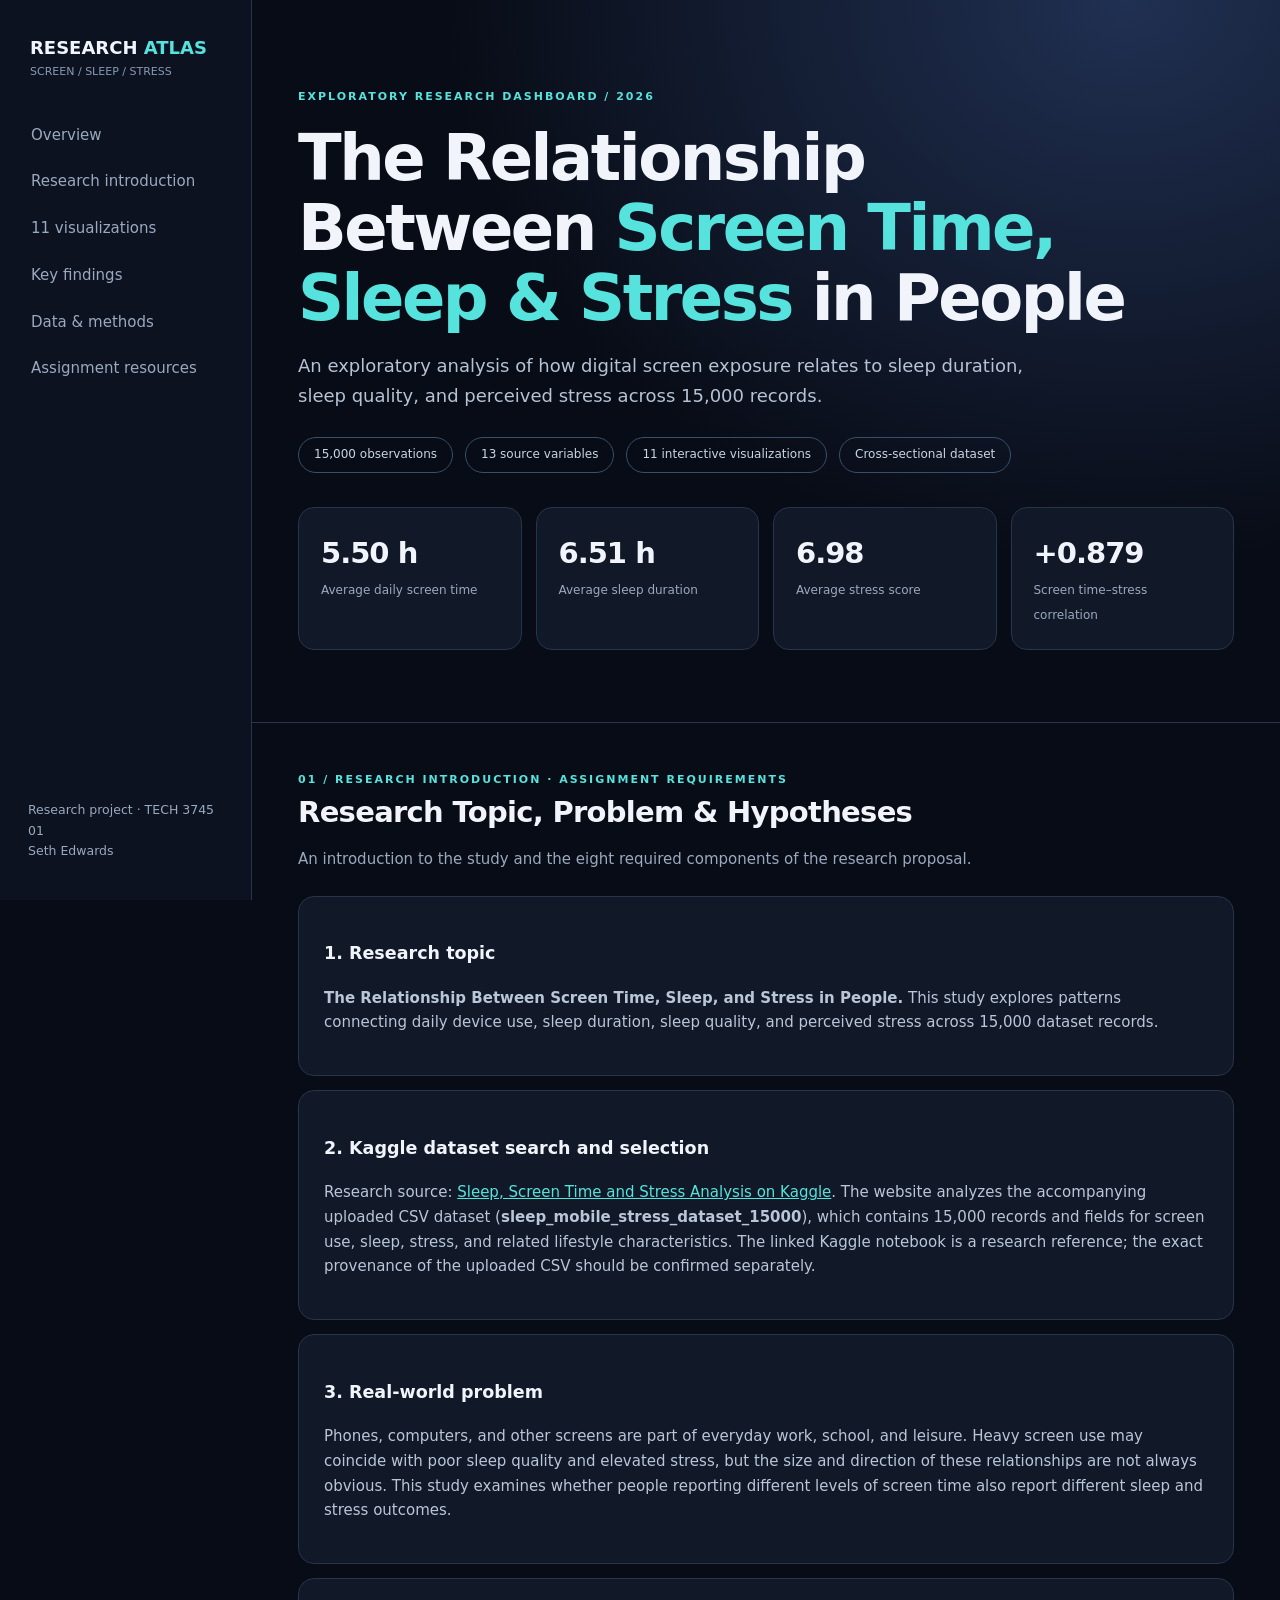
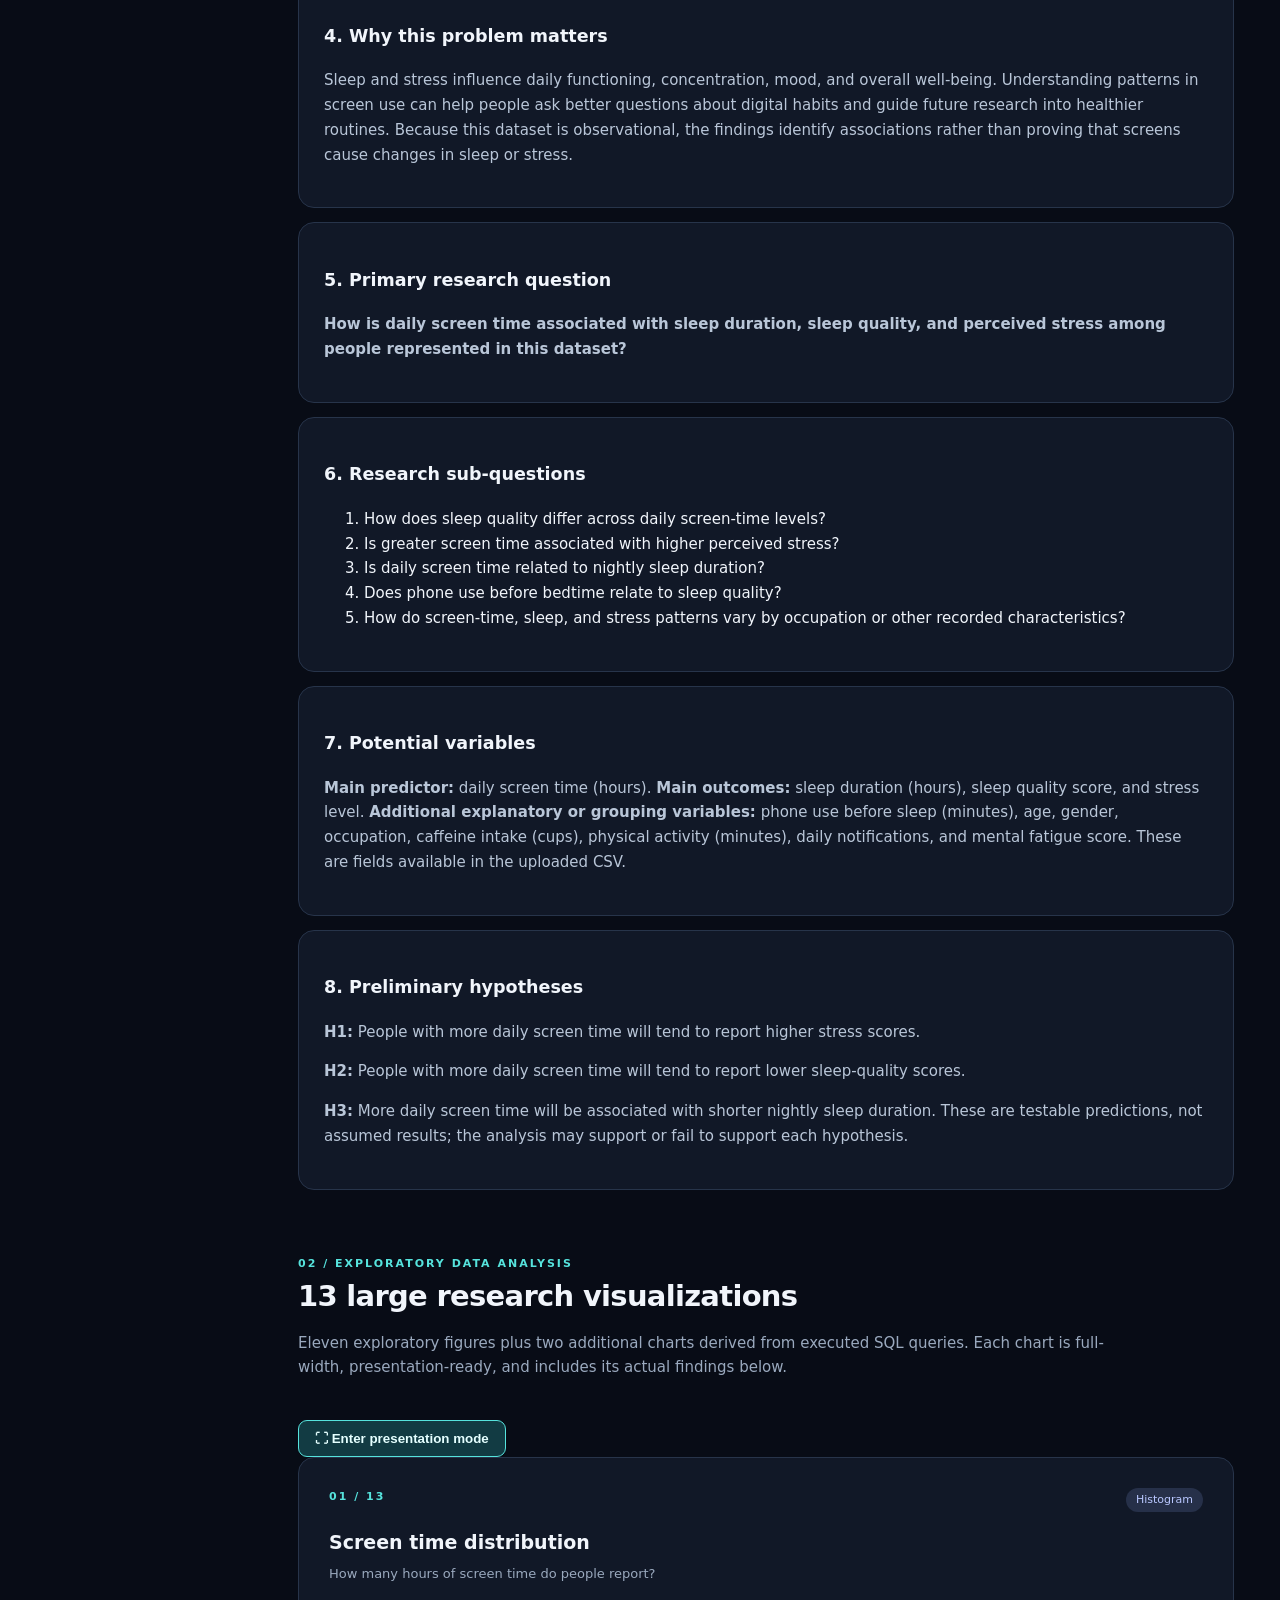
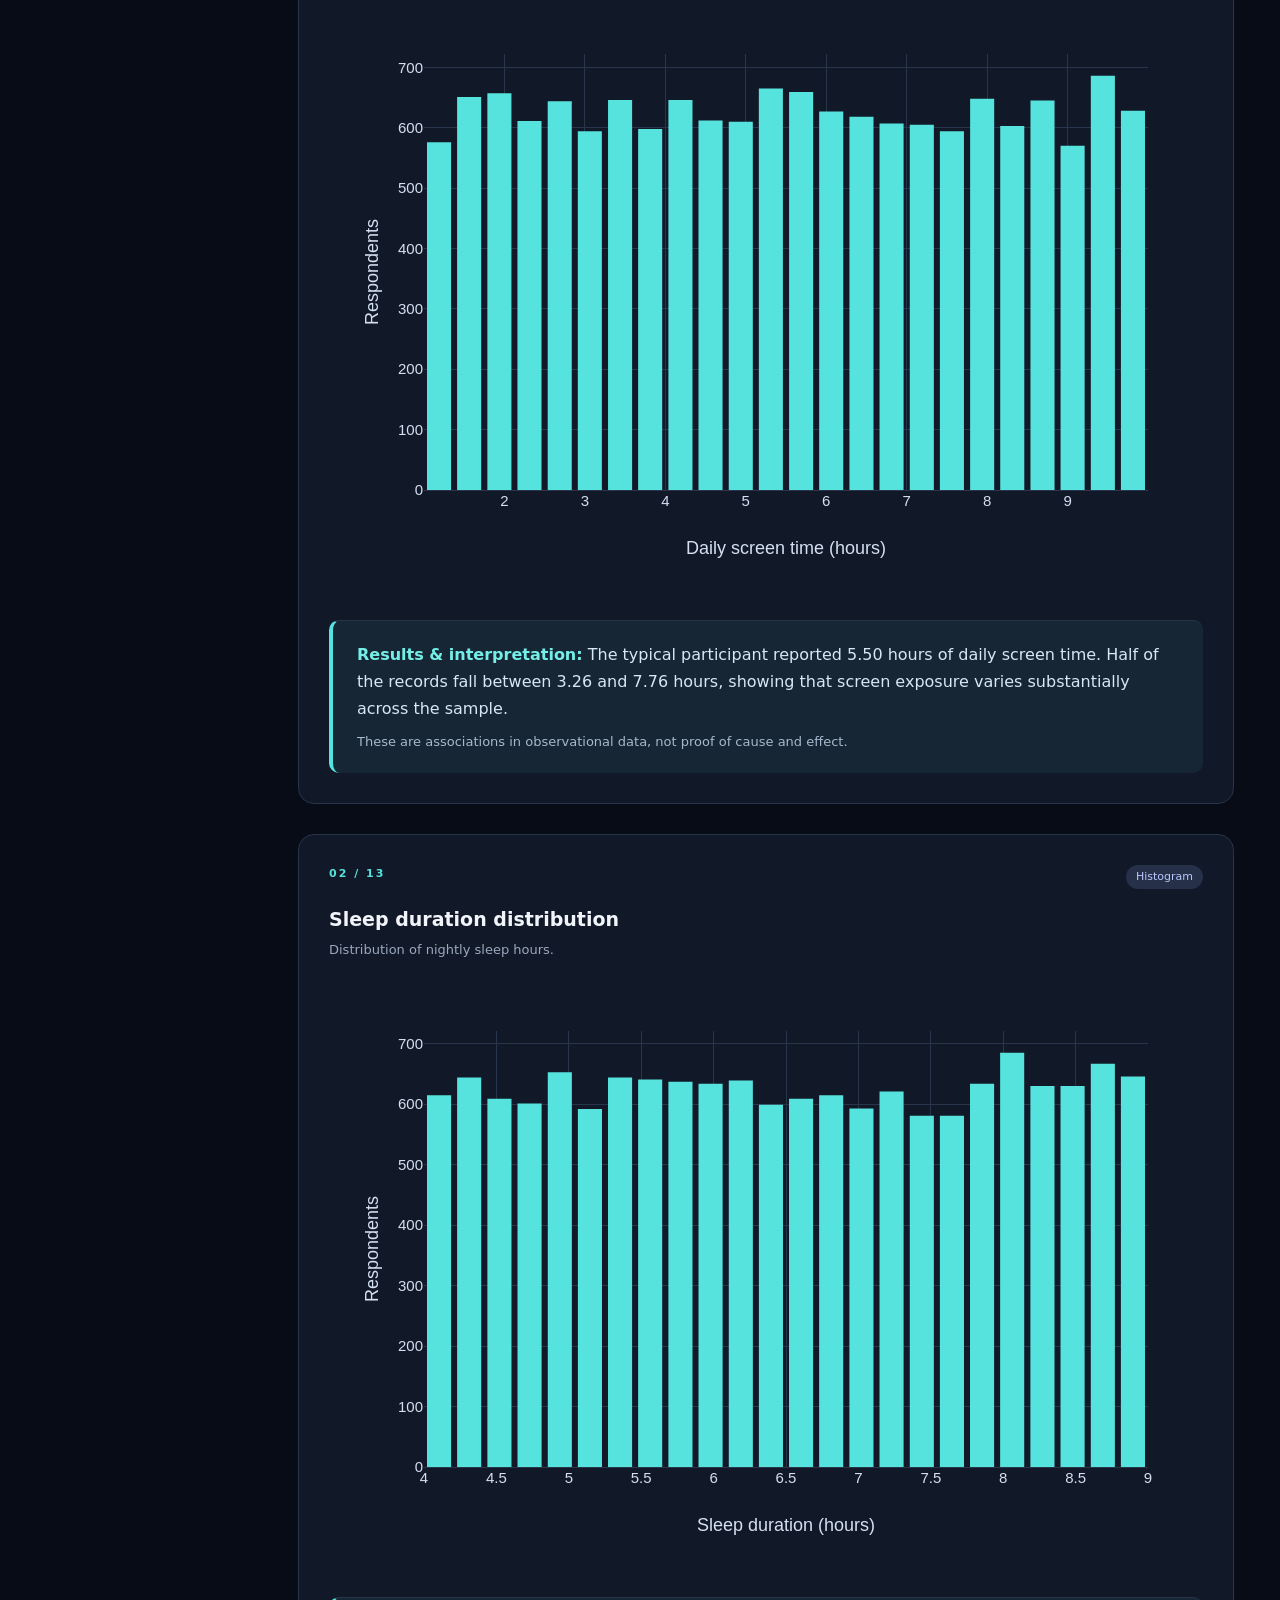
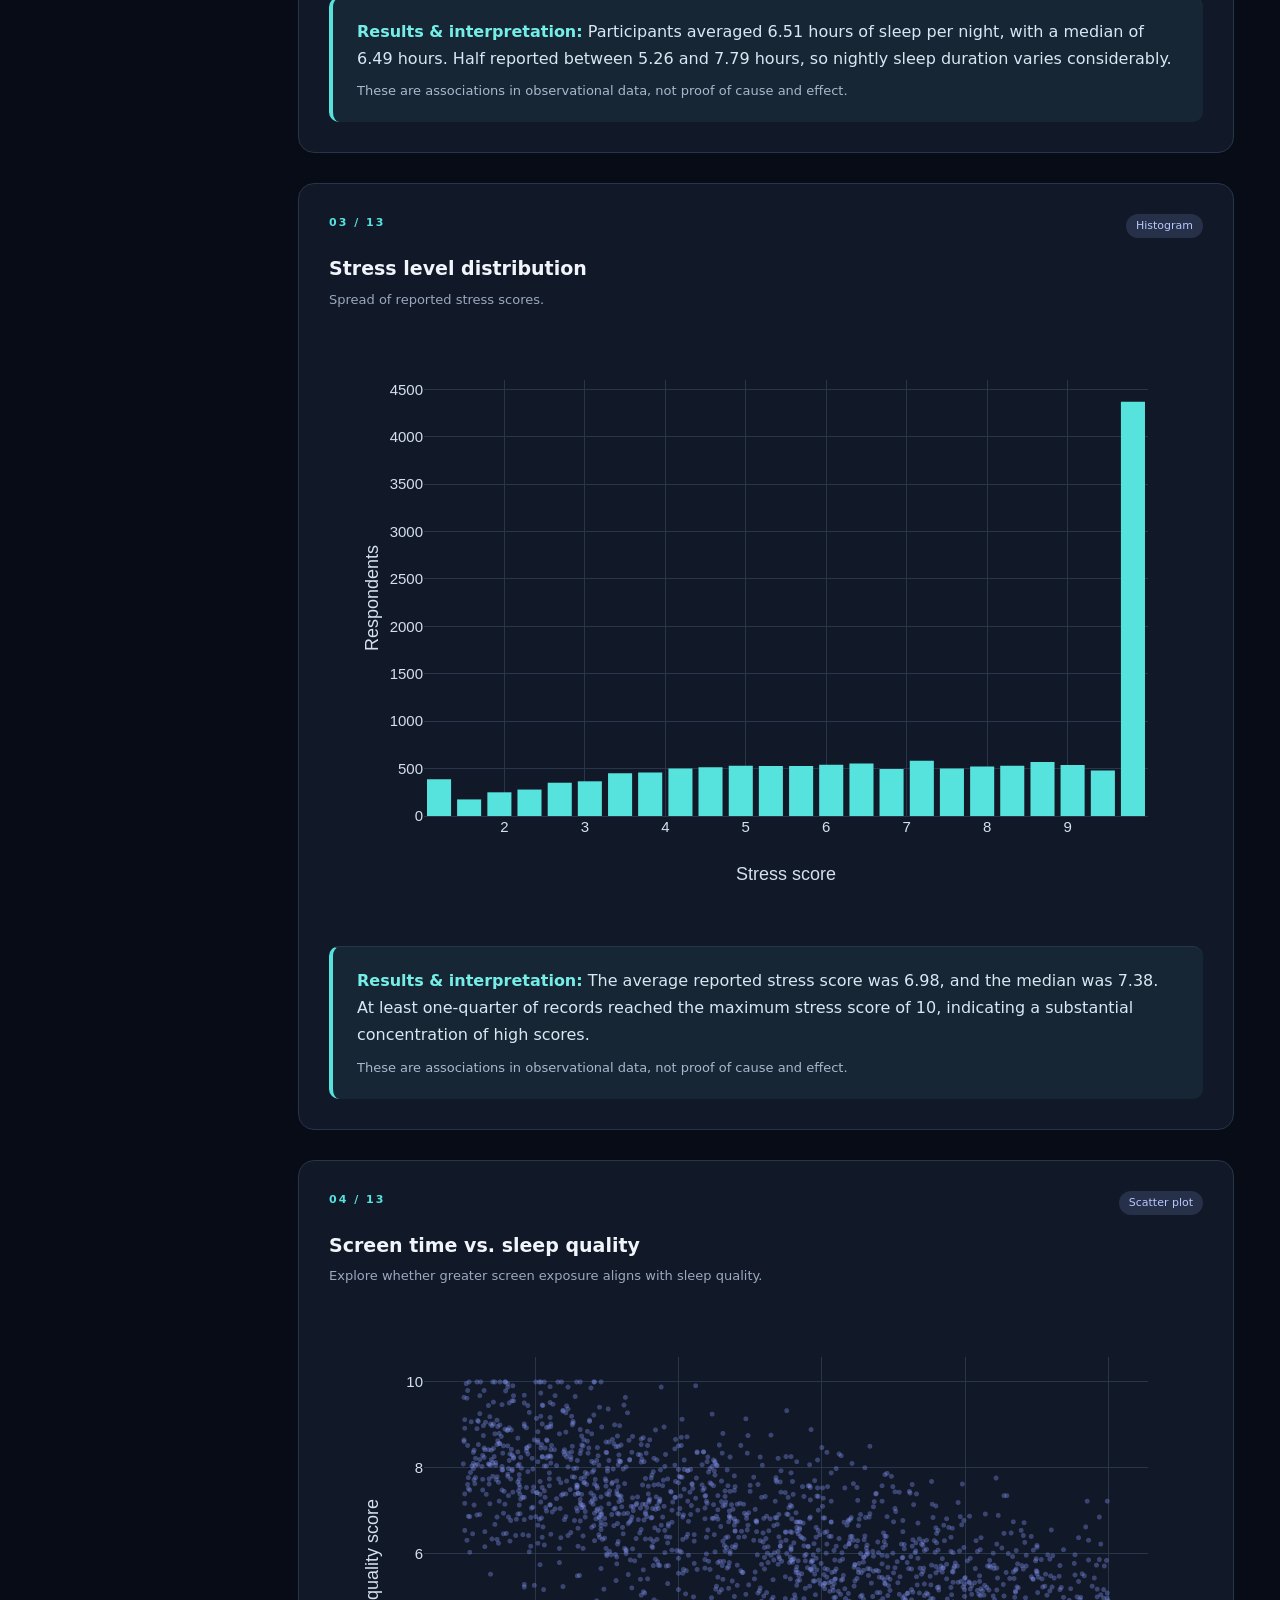
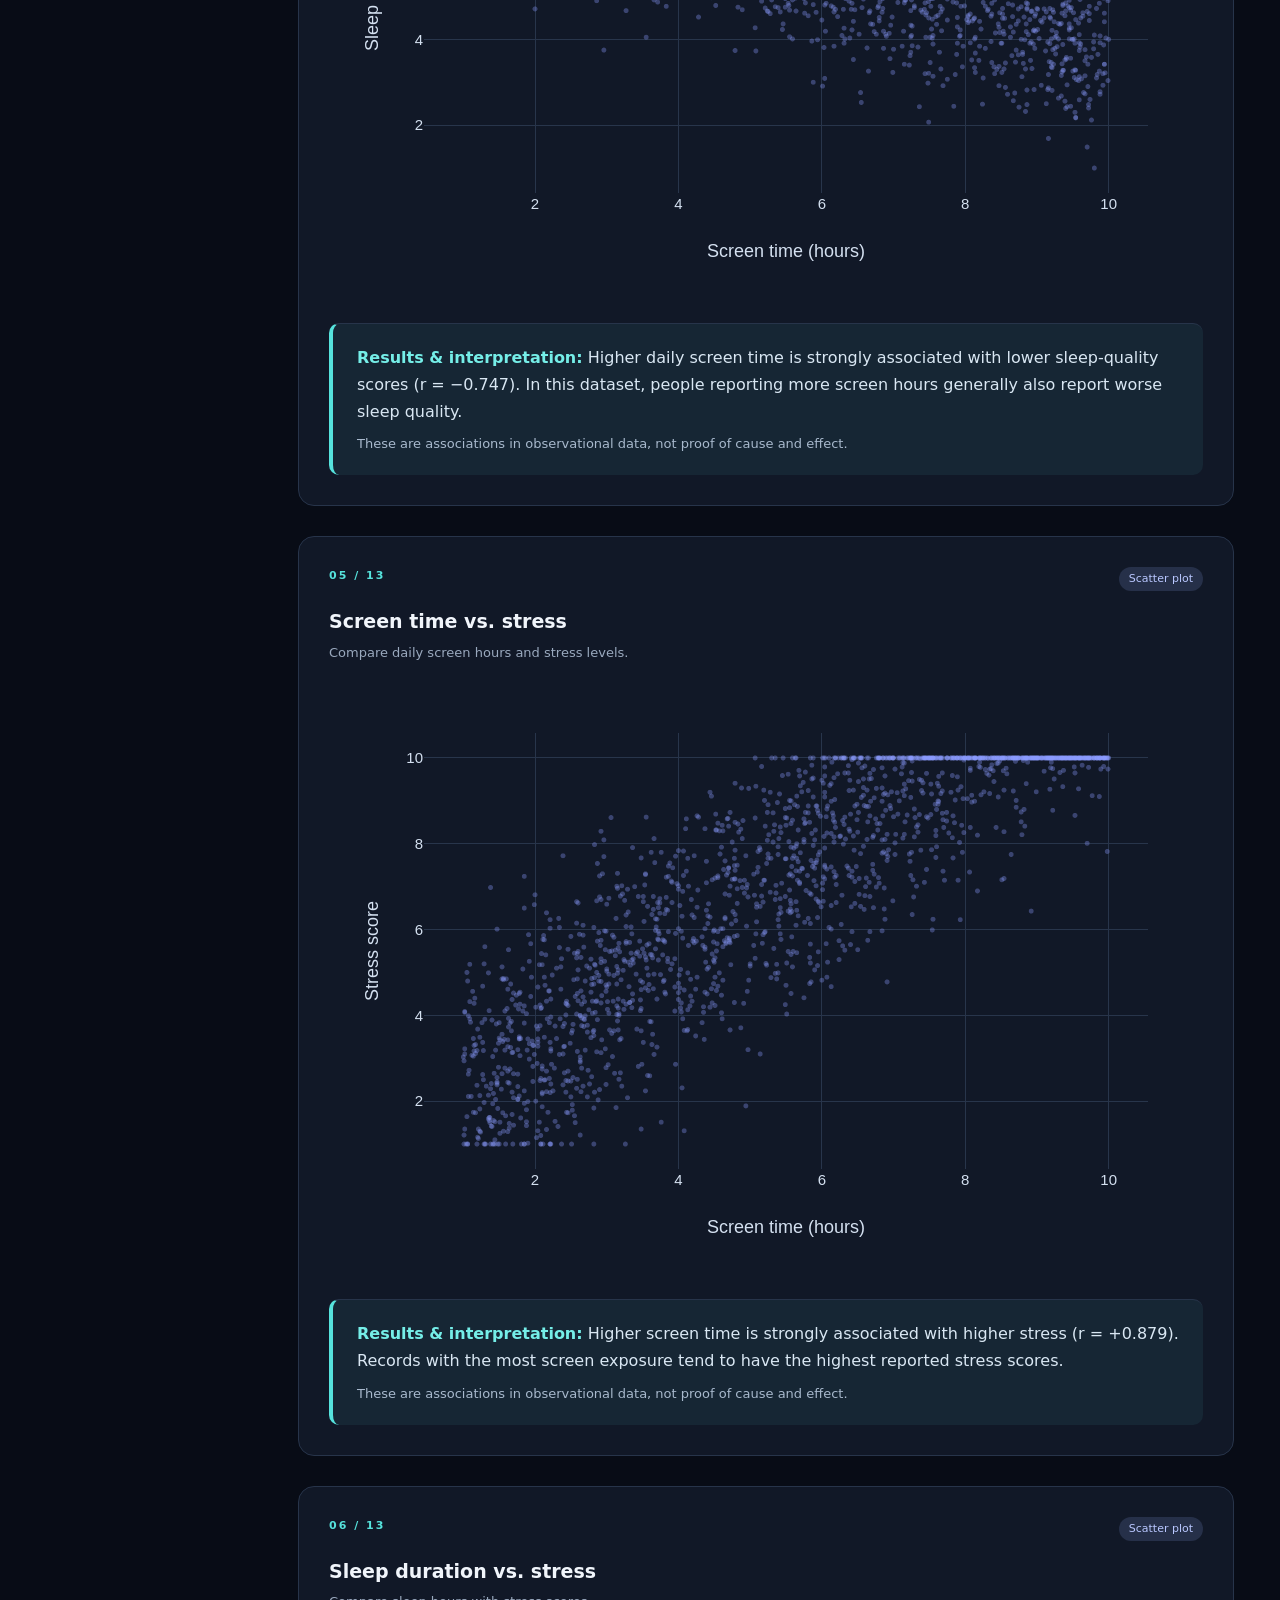
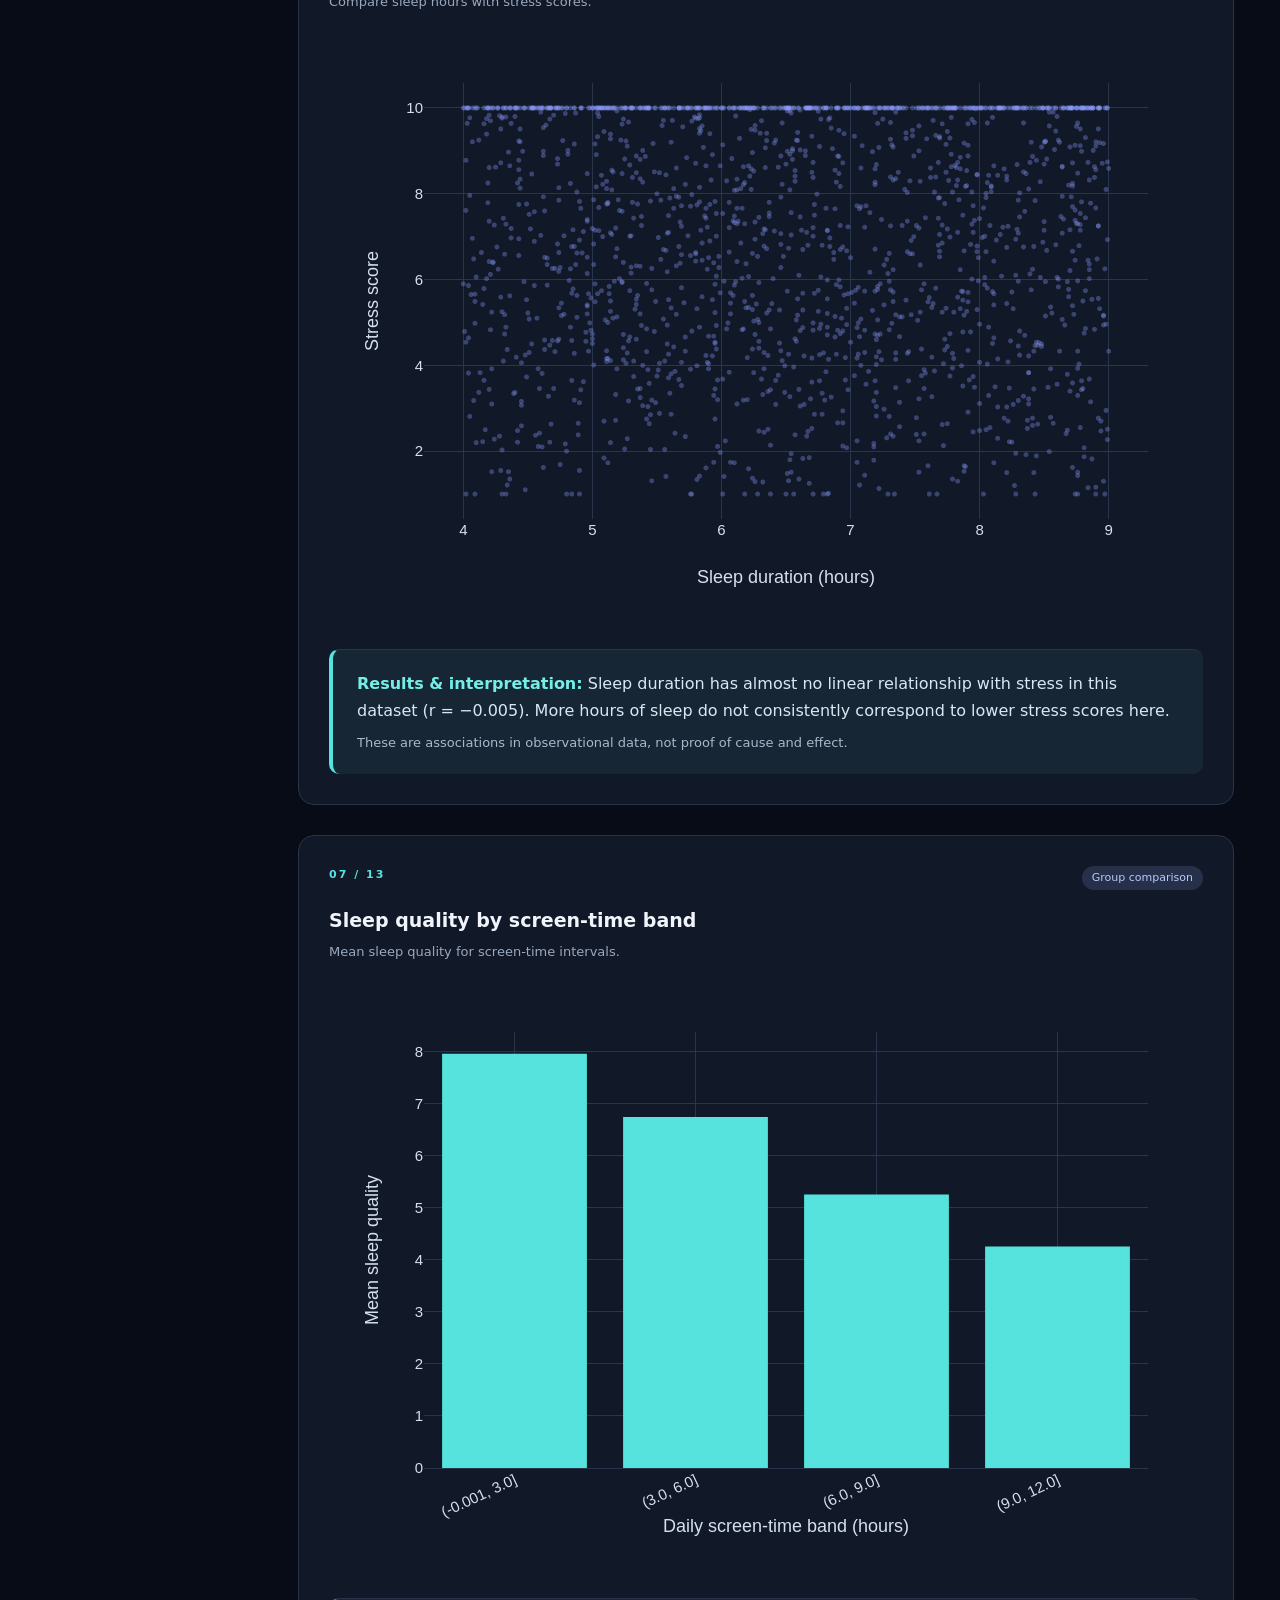
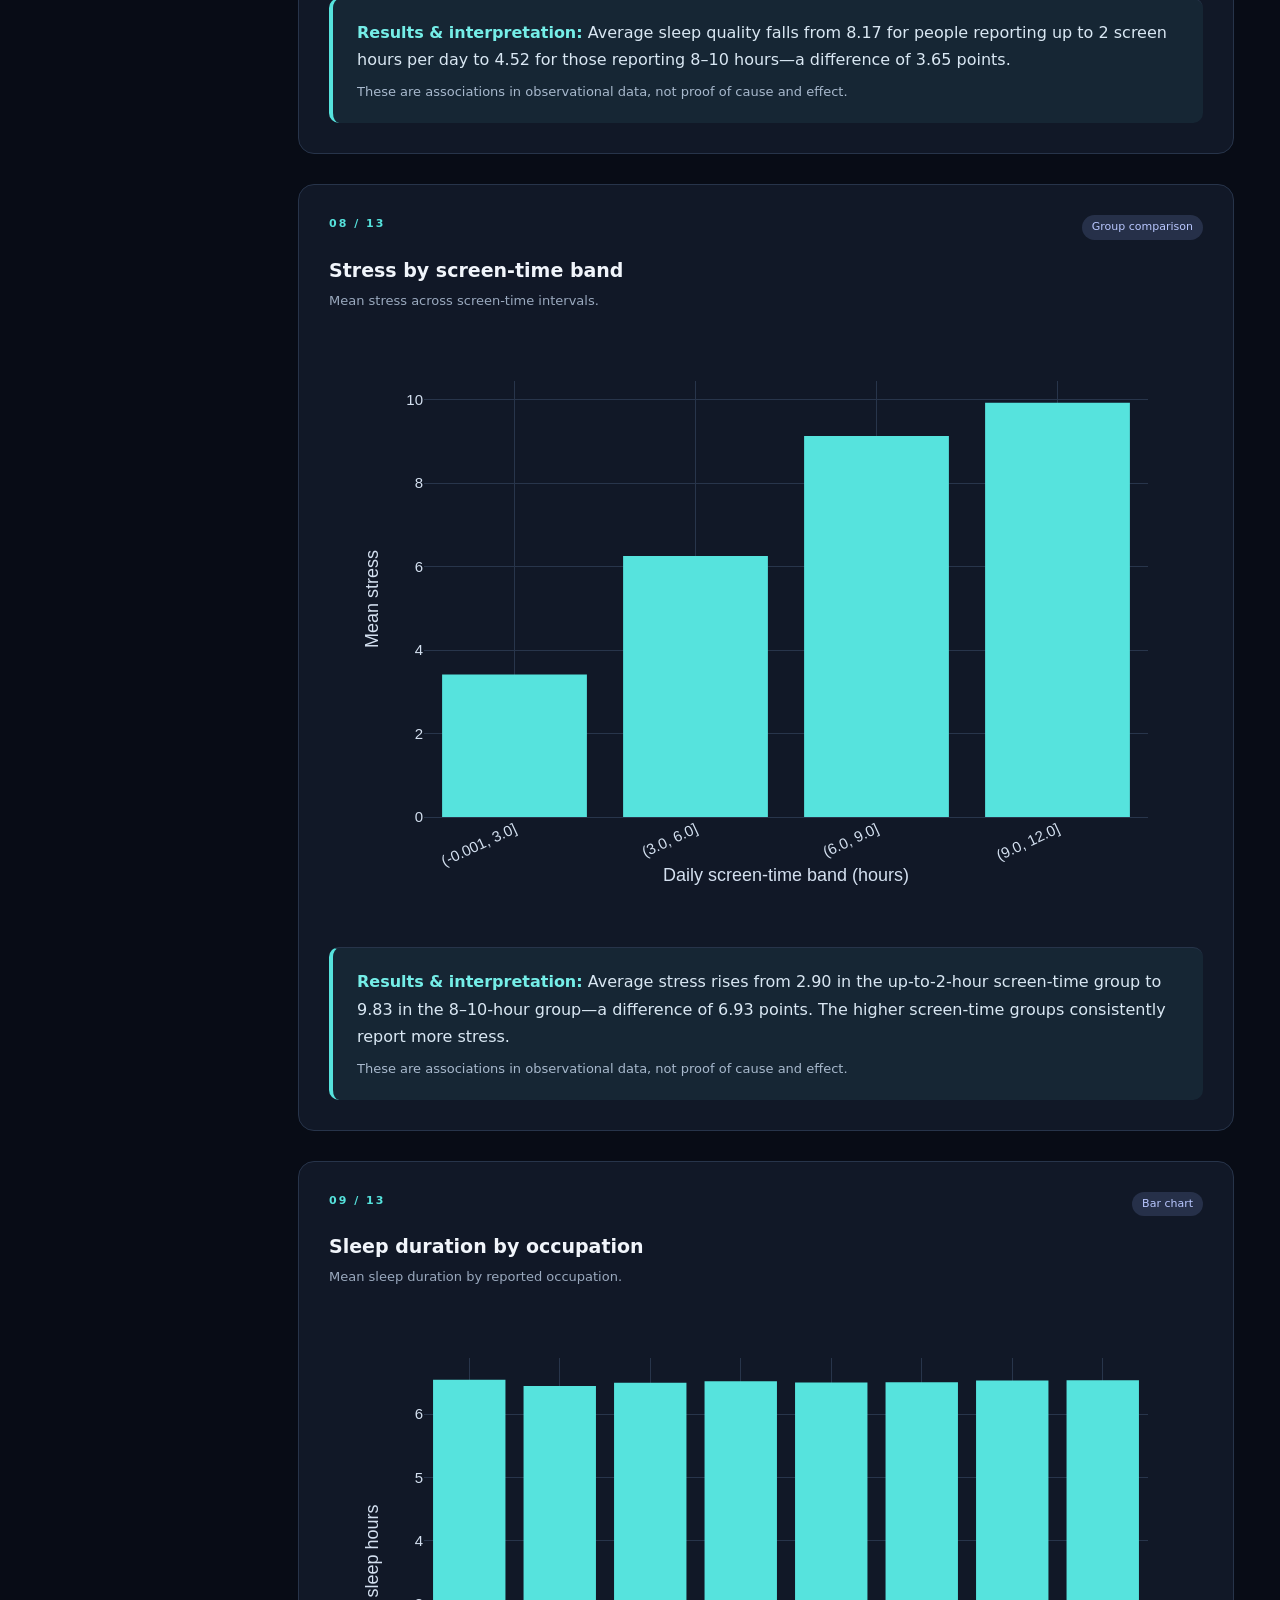
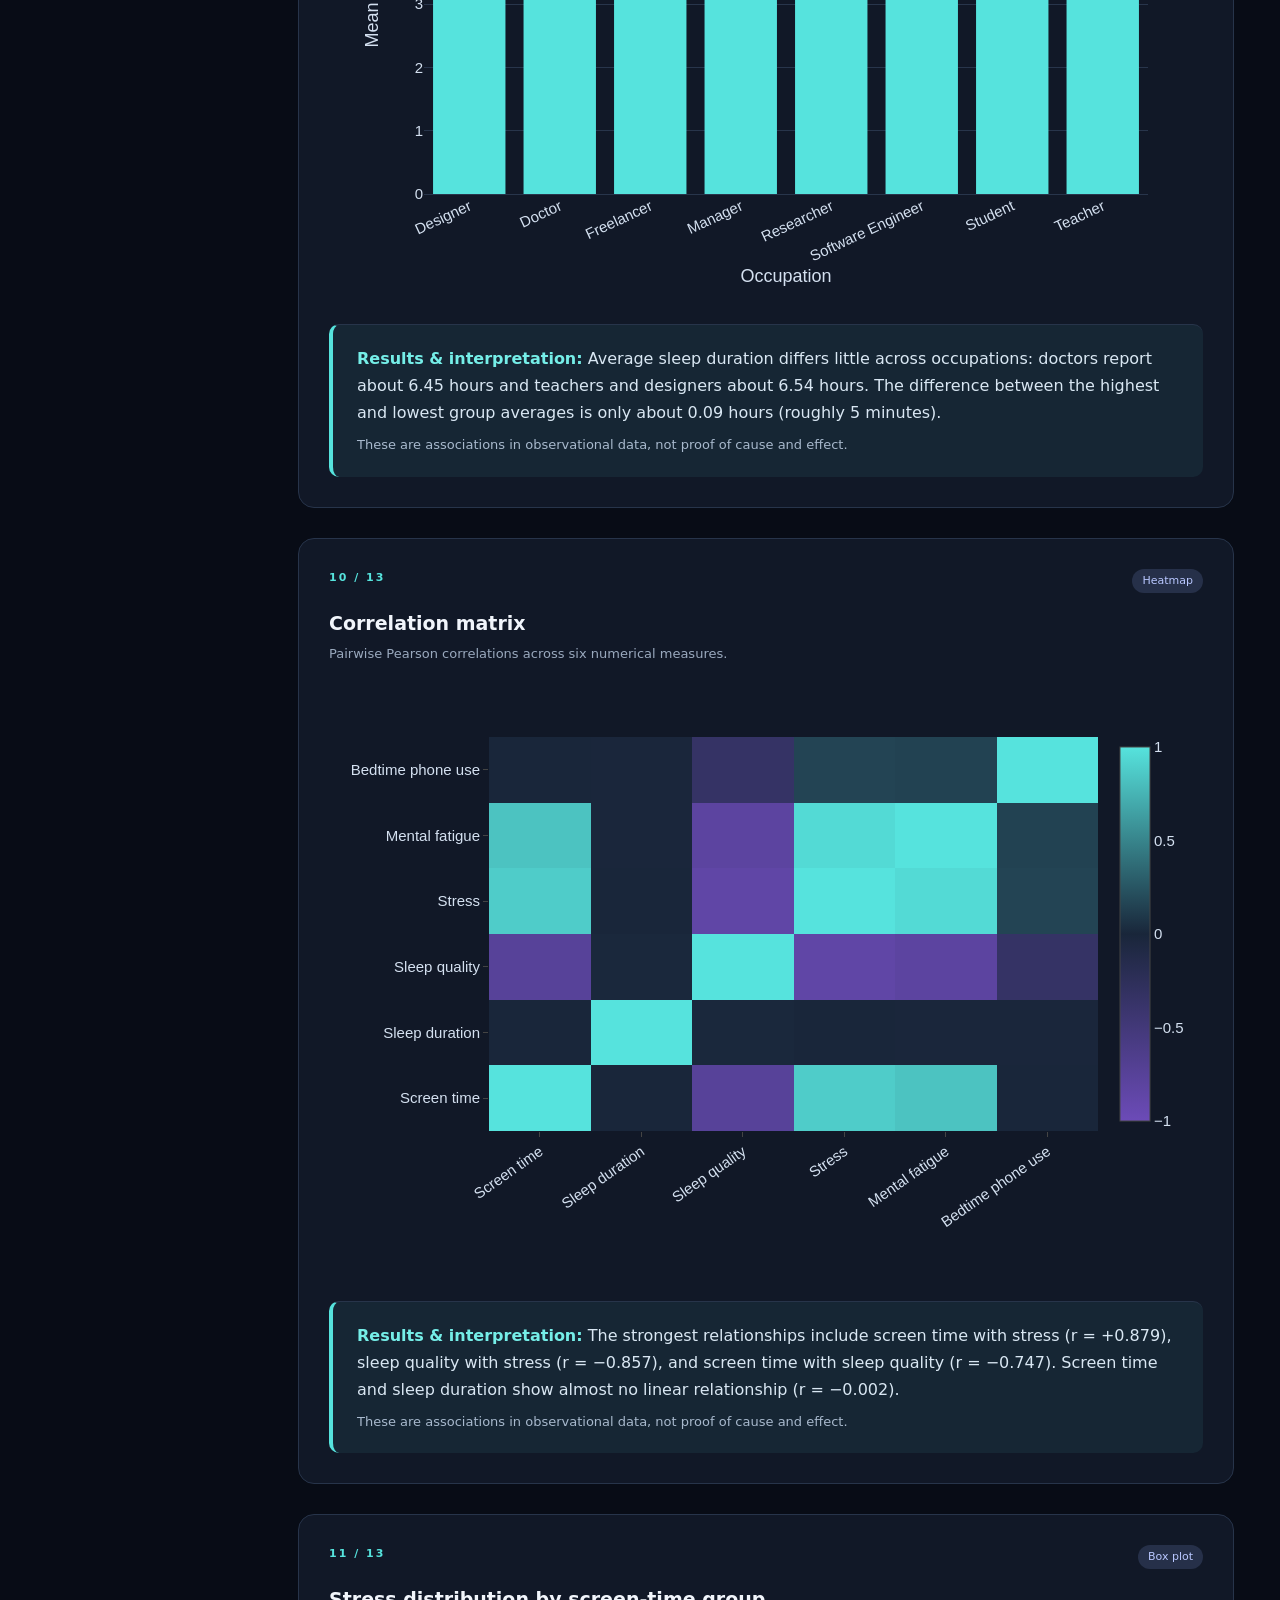
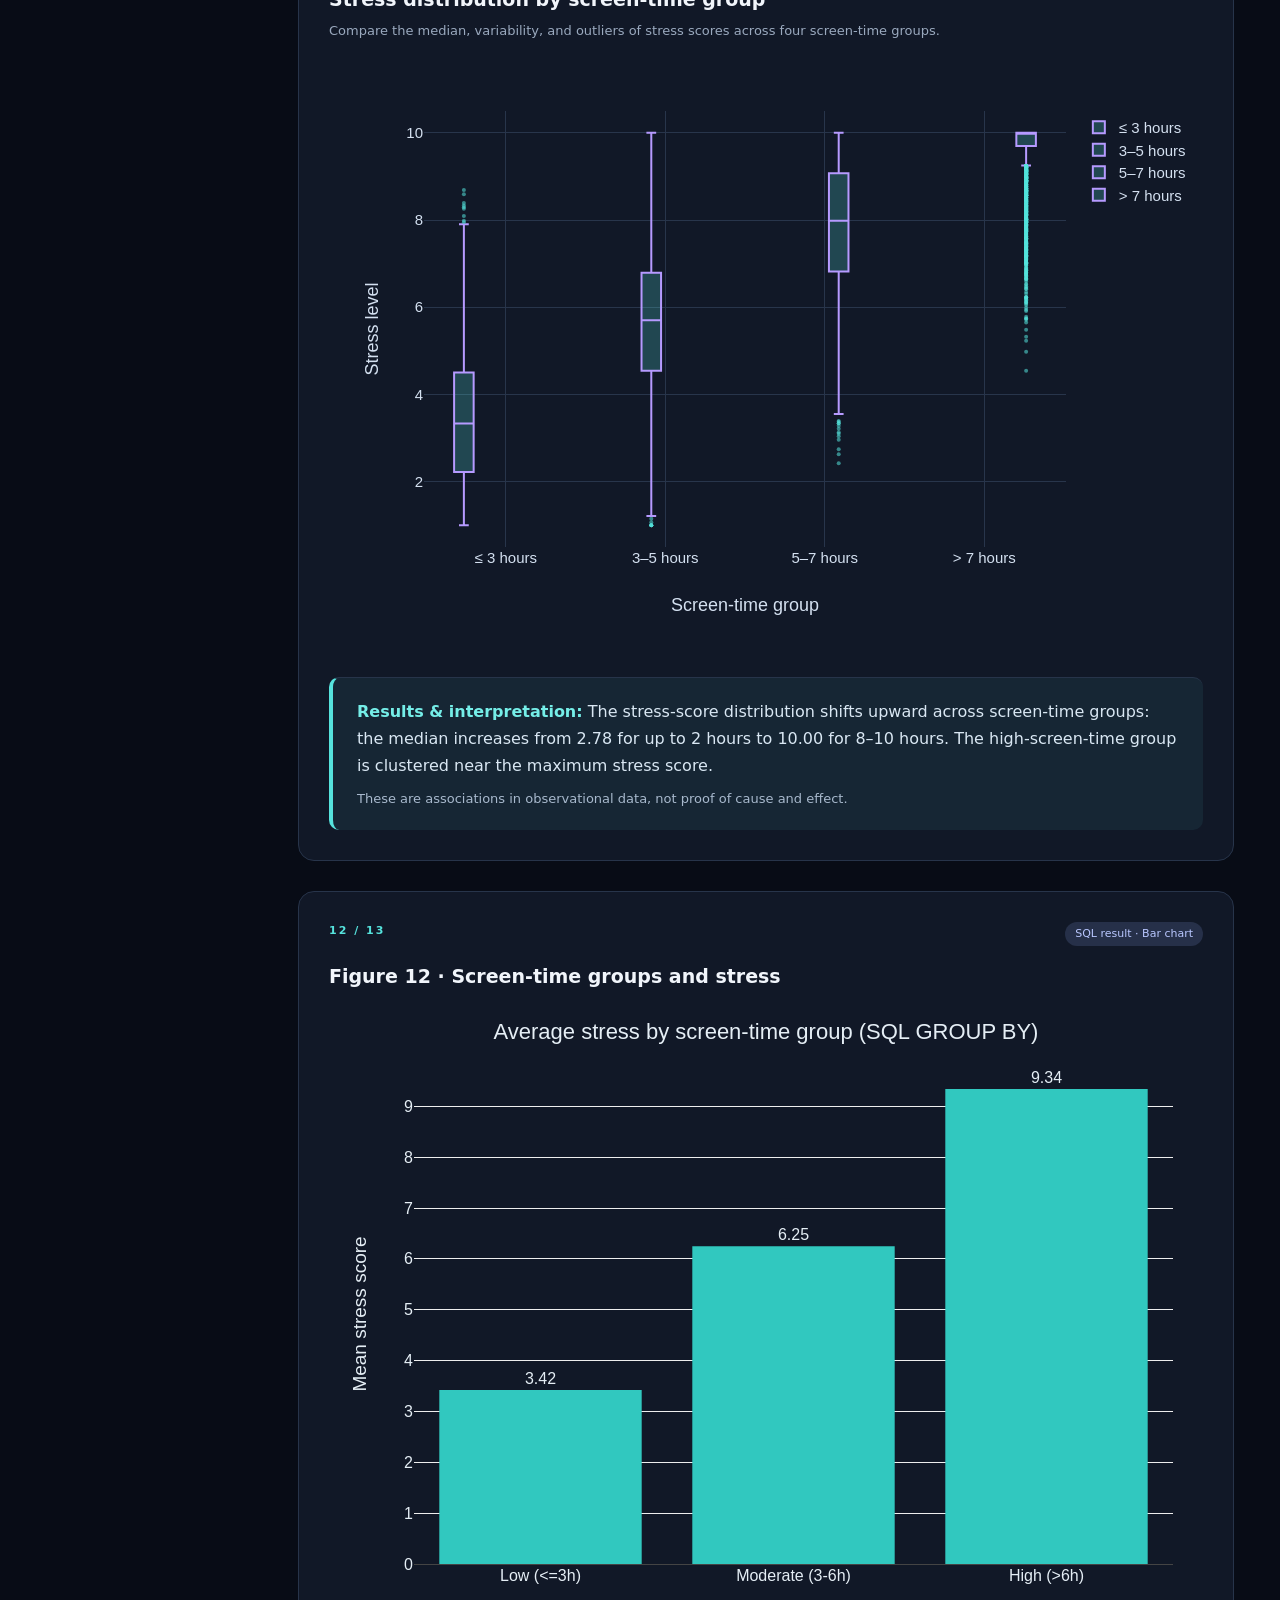
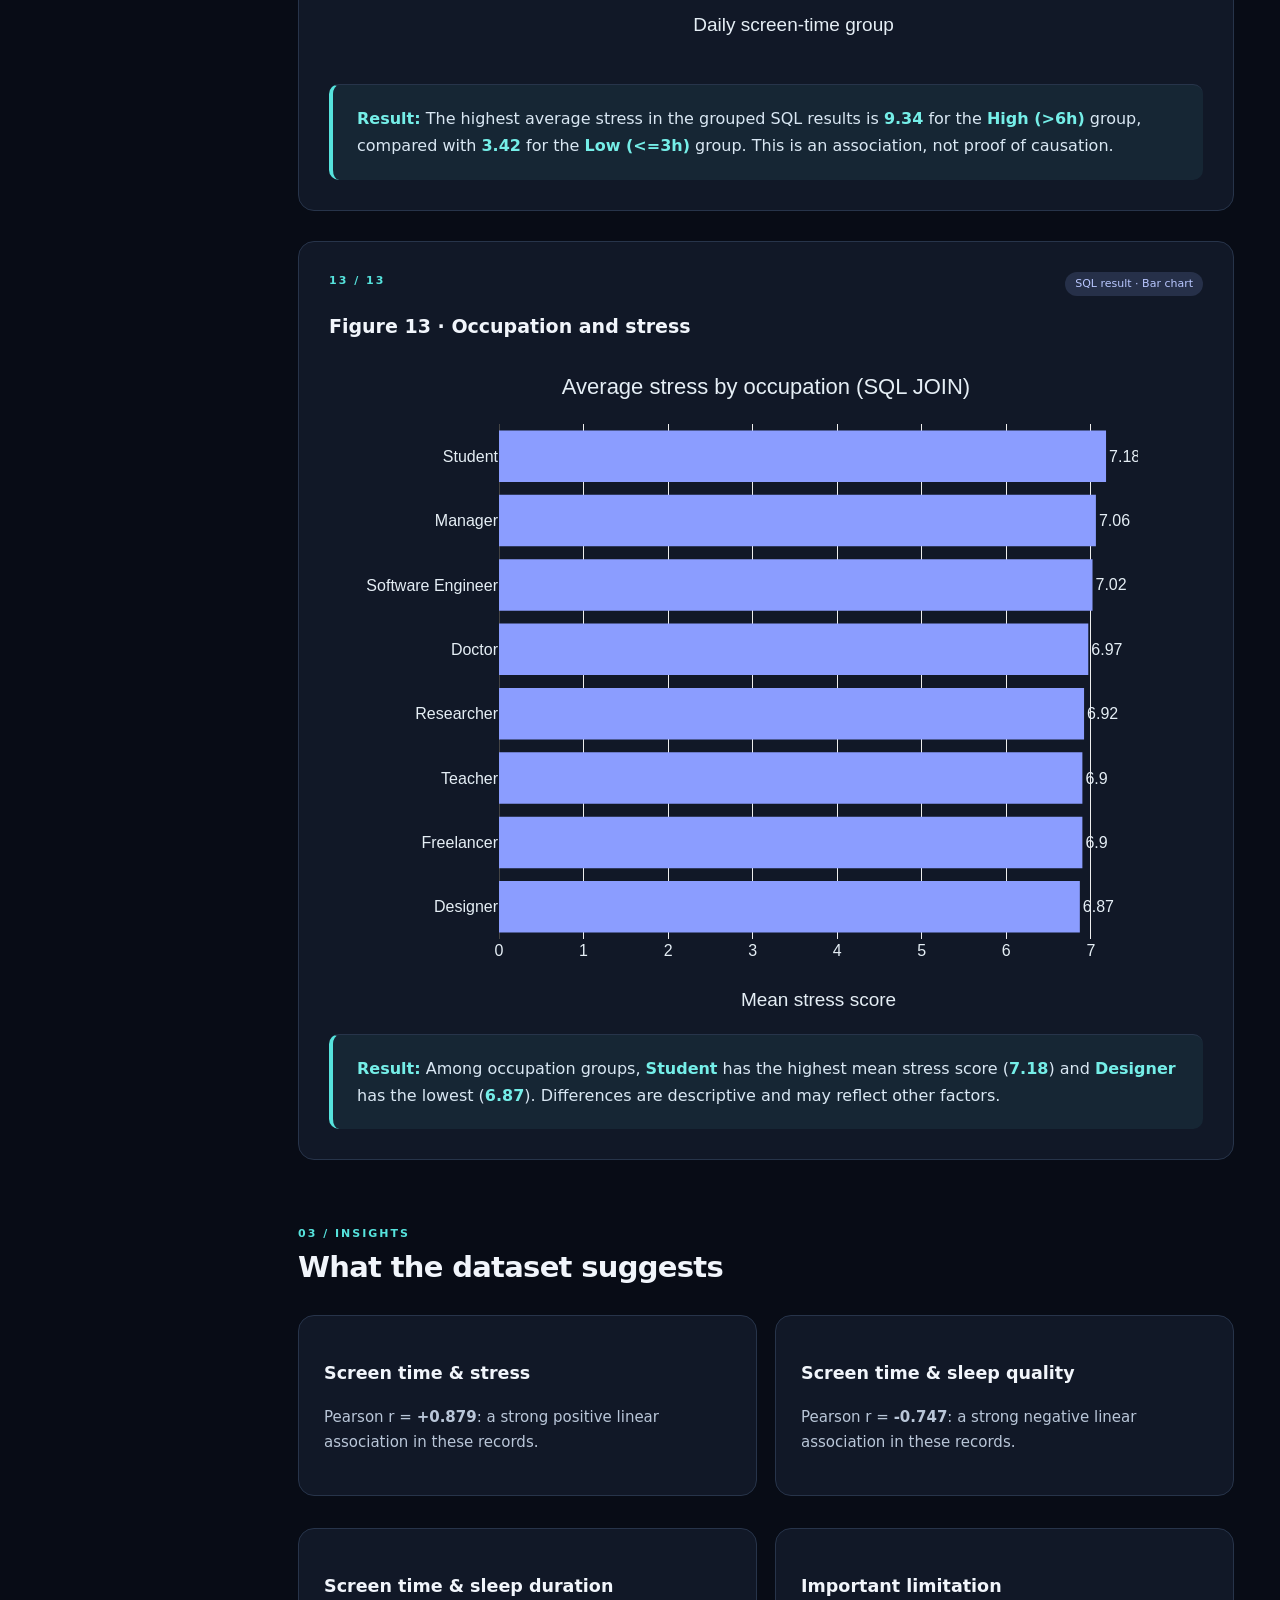
==== commit ac5b6b74: "Add files via upload" ====
--- a/index.html
+++ b/index.html
@@ -1,18 +1,19 @@
-<!doctype html><html lang="en"><head><meta charset="utf-8"><meta name="viewport" content="width=device-width,initial-scale=1"><title>Screen Time × Sleep × Stress | Research Atlas</title><script src="https://cdn.plot.ly/plotly-2.35.2.min.js"></script><style>
+<!DOCTYPE html>
+<html lang="en"><head><meta charset="utf-8"/><meta content="width=device-width,initial-scale=1" name="viewport"/><title>Screen Time × Sleep × Stress | Research Atlas</title><script src="https://cdn.plot.ly/plotly-2.35.2.min.js"></script><style>
 :root{color-scheme:dark;--bg:#080c16;--panel:#111827;--panel2:#151f31;--line:#27344a;--txt:#f1f5fb;--muted:#9aa9be;--cyan:#56e3dd;--violet:#b69aff}*{box-sizing:border-box}html{scroll-behavior:smooth}body{margin:0;background:var(--bg);color:var(--txt);font:15px/1.65 Inter,system-ui,-apple-system,Segoe UI,sans-serif}a{color:var(--cyan)}.shell{display:grid;grid-template-columns:252px minmax(0,1fr);min-height:100vh}.side{position:sticky;top:0;height:100vh;border-right:1px solid var(--line);background:#0c1220;padding:28px 18px;display:flex;flex-direction:column}.brand{font-size:18px;font-weight:850;line-height:1.3;padding:8px 12px 32px}.brand b{color:var(--cyan)}.side a{display:block;text-decoration:none;color:var(--muted);padding:11px 13px;border-radius:10px}.side a:hover{background:var(--panel2);color:white}.side small{margin-top:auto;color:var(--muted);padding:10px}.main{min-width:0}.wrap{max-width:1700px;margin:auto;padding:36px 46px}.hero{padding:52px 0 36px;border-bottom:1px solid var(--line);background:radial-gradient(ellipse at 85% 0%,#203052 0%,transparent 55%)}.eyebrow,.number{font-size:11px;font-weight:800;letter-spacing:2px;text-transform:uppercase;color:var(--cyan)}h1{font-size:clamp(36px,5vw,69px);line-height:1.09;letter-spacing:-2.5px;max-width:880px;margin:18px 0}h1 em{font-style:normal;color:var(--cyan)}.lead{font-size:18px;color:#b6c3d5;max-width:730px}.meta{display:flex;gap:12px;flex-wrap:wrap;margin-top:26px}.pill{border:1px solid #35516a;border-radius:40px;padding:7px 15px;color:#c9d5e3;font-size:12px}.section-title{font-size:29px;letter-spacing:-.7px;margin:0 0 10px}.sub{color:var(--muted);max-width:820px;margin:0 0 24px}.stats{display:grid;grid-template-columns:repeat(4,minmax(0,1fr));gap:14px;margin-top:34px}.stat,.panel,.viz{border:1px solid var(--line);border-radius:16px;background:var(--panel)}.stat{padding:22px}.stat strong{display:block;font-size:29px;letter-spacing:-1px}.stat span{color:var(--muted);font-size:12px}.content{padding-top:48px;padding-bottom:70px}.block{margin-bottom:65px;scroll-margin-top:20px}.panel{padding:25px;margin-top:14px}.panel p{color:#b9c6d8}.viz-grid{display:grid;grid-template-columns:minmax(0,1fr);gap:30px}.viz{padding:30px;min-width:0;overflow:visible}.viz-head{display:flex;justify-content:space-between}.kind{font-size:11px;background:#263049;color:#b9c7ff;border-radius:20px;padding:3px 10px}.viz h3{font-size:19px;margin:15px 0 4px}.viz p{color:var(--muted);font-size:13px;margin:0}.plot{height:clamp(540px,66vh,760px);width:100%;margin-top:22px;min-width:0}.viz-note{border-top:1px solid var(--line);padding-top:12px!important}.resource-list{display:flex;gap:12px;flex-wrap:wrap}.resource-list a{padding:12px 15px;border:1px solid var(--line);background:var(--panel);border-radius:9px;text-decoration:none}.resource-list a:hover{border-color:var(--cyan)}.two{display:grid;grid-template-columns:1fr 1fr;gap:18px}footer{border-top:1px solid var(--line);padding:30px;color:var(--muted)}@media(max-width:1000px){.shell{display:block}.side{position:relative;height:auto;border-right:0;border-bottom:1px solid var(--line);padding:12px}.brand{padding:5px}.side nav{display:flex;overflow:auto}.side a{white-space:nowrap}.side small{display:none}.wrap{padding:26px 18px}.stats{grid-template-columns:repeat(2,1fr)}}@media(max-width:680px){.viz-grid,.two{grid-template-columns:1fr}.plot{height:480px}.stats{gap:8px}.stat{padding:14px}.stat strong{font-size:23px}}
 .present-btn{border:1px solid #56e3dd;background:#123b43;color:#e5ffff;border-radius:9px;padding:10px 16px;font-weight:700;cursor:pointer;margin-top:16px}.present-btn:hover{background:#1b5660}body.presentation .side,body.presentation .hero,body.presentation #research,body.presentation #findings,body.presentation #methods,body.presentation #resources,body.presentation footer{display:none}body.presentation .shell{display:block}body.presentation .wrap{max-width:none;padding:20px 4vw}body.presentation .block{margin:0}body.presentation .viz{min-height:90vh;margin-bottom:24px}body.presentation .plot{height:74vh}body.presentation .viz-grid{gap:28px}@media print{.side,.present-btn{display:none!important}.shell{display:block}.viz{break-inside:avoid;page-break-inside:avoid}.plot{height:650px}}
 .viz-note{font-size:16px!important;line-height:1.7!important;padding:20px 24px!important;margin-top:20px!important;border-left:4px solid #56e3dd!important;background:rgba(86,227,221,.07)!important;border-radius:10px!important;color:#d9e7f3!important}.viz-note strong{color:#75eee8}.viz-note .caution{display:block;margin-top:8px;font-size:13px;color:#a8b9cd}@media(max-width:650px){.viz-note{padding:16px!important;font-size:14px!important}}
 .sql-query{background:#131f2a;border:1px solid #334656;border-radius:16px;margin:14px 0;padding:16px 20px;color:#edf6fa}.sql-query summary{cursor:pointer;display:flex;justify-content:space-between;gap:12px;align-items:center}.sql-query summary span,.sql-meta{color:#a8bfcc;font-size:.9rem}.sql-query pre{white-space:pre-wrap;overflow-wrap:anywhere;background:#09141e;border-radius:12px;padding:18px;color:#7ce4d9;line-height:1.7}.sql-table-scroll{overflow-x:auto}.sql-query table{width:100%;border-collapse:collapse;font-size:.9rem}.sql-query th,.sql-query td{padding:12px;text-align:left;border-bottom:1px solid #304351}.sql-query th{color:#7ce4d9}.sql-note,.sql-result{background:#142631;border-left:4px solid #31c8bf;padding:18px;border-radius:9px;line-height:1.7}.sql-figure{margin:28px 0;background:#101e29;border:1px solid #344655;border-radius:18px;padding:22px}.sql-figure h3{font-size:1.3rem;color:#eaf6f8}.sql-plot{width:100%;height:650px;min-height:600px}.sql-result{font-size:1rem}.sql-meta a,.sql-query a{color:#6ae5dc}@media(max-width:700px){.sql-plot{height:540px;min-height:500px}.sql-figure{padding:12px}}
-</style></head><body><div class="shell"><aside class="side"><div class="brand">RESEARCH <b>ATLAS</b><div style="font-size:11px;color:#8899b3;font-weight:500;margin-top:6px">SCREEN / SLEEP / STRESS</div></div><nav><a href="#overview">Overview</a><a href="#research">Research introduction</a><a href="#visualizations">11 visualizations</a><a href="#findings">Key findings</a><a href="#methods">Data & methods</a><a href="#resources">Assignment resources</a></nav><small>Research project · TECH 3745 01<br>Seth Edwards</small></aside><main class="main"><header class="hero" id="overview"><div class="wrap"><div class="eyebrow">Exploratory research dashboard / 2026</div><h1>The Relationship Between <em>Screen Time, Sleep & Stress</em> in People</h1><p class="lead">An exploratory analysis of how digital screen exposure relates to sleep duration, sleep quality, and perceived stress across 15,000 records.</p><div class="meta"><span class="pill">15,000 observations</span><span class="pill">13 source variables</span><span class="pill">11 interactive visualizations</span><span class="pill">Cross-sectional dataset</span></div><div class="stats"><div class="stat"><strong>5.50 h</strong><span>Average daily screen time</span></div><div class="stat"><strong>6.51 h</strong><span>Average sleep duration</span></div><div class="stat"><strong>6.98</strong><span>Average stress score</span></div><div class="stat"><strong>+0.879</strong><span>Screen time–stress correlation</span></div></div></div></header><div class="wrap content"><section class="block" id="research"><div class="eyebrow">01 / Research introduction · Assignment requirements</div><h2 class="section-title">Research Topic, Problem &amp; Hypotheses</h2><p class="sub">An introduction to the study and the eight required components of the research proposal.</p>
+</style></head><body><div class="shell"><aside class="side"><div class="brand">RESEARCH <b>ATLAS</b><div style="font-size:11px;color:#8899b3;font-weight:500;margin-top:6px">SCREEN / SLEEP / STRESS</div></div><nav><a href="#overview">Overview</a><a href="#research">Research introduction</a><a href="#visualizations">11 visualizations</a><a href="#findings">Key findings</a><a href="#methods">Data &amp; methods</a><a href="#resources">Assignment resources</a></nav><small>Research project · TECH 3745 01<br/>Seth Edwards</small></aside><main class="main"><header class="hero" id="overview"><div class="wrap"><div class="eyebrow">Exploratory research dashboard / 2026</div><h1>The Relationship Between <em>Screen Time, Sleep &amp; Stress</em> in People</h1><p class="lead">An exploratory analysis of how digital screen exposure relates to sleep duration, sleep quality, and perceived stress across 15,000 records.</p><div class="meta"><span class="pill">15,000 observations</span><span class="pill">13 source variables</span><span class="pill">11 interactive visualizations</span><span class="pill">Cross-sectional dataset</span></div><div class="stats"><div class="stat"><strong>5.50 h</strong><span>Average daily screen time</span></div><div class="stat"><strong>6.51 h</strong><span>Average sleep duration</span></div><div class="stat"><strong>6.98</strong><span>Average stress score</span></div><div class="stat"><strong>+0.879</strong><span>Screen time–stress correlation</span></div></div></div></header><div class="wrap content"><section class="block" id="research"><div class="eyebrow">01 / Research introduction · Assignment requirements</div><h2 class="section-title">Research Topic, Problem &amp; Hypotheses</h2><p class="sub">An introduction to the study and the eight required components of the research proposal.</p>
 <div class="panel"><h3>1. Research topic</h3><p><strong>The Relationship Between Screen Time, Sleep, and Stress in People.</strong> This study explores patterns connecting daily device use, sleep duration, sleep quality, and perceived stress across 15,000 dataset records.</p></div>
-<div class="panel"><h3>2. Kaggle dataset search and selection</h3><p>Research source: <a href="https://www.kaggle.com/code/lukhilaksh/sleep-screen-time-and-stress-analysis/notebook" target="_blank" rel="noopener noreferrer">Sleep, Screen Time and Stress Analysis on Kaggle</a>. The website analyzes the accompanying uploaded CSV dataset (<strong>sleep_mobile_stress_dataset_15000</strong>), which contains 15,000 records and fields for screen use, sleep, stress, and related lifestyle characteristics. The linked Kaggle notebook is a research reference; the exact provenance of the uploaded CSV should be confirmed separately.</p></div>
+<div class="panel"><h3>2. Kaggle dataset search and selection</h3><p>Research source: <a href="https://www.kaggle.com/code/lukhilaksh/sleep-screen-time-and-stress-analysis/notebook" rel="noopener noreferrer" target="_blank">Sleep, Screen Time and Stress Analysis on Kaggle</a>. The website analyzes the accompanying uploaded CSV dataset (<strong>sleep_mobile_stress_dataset_15000</strong>), which contains 15,000 records and fields for screen use, sleep, stress, and related lifestyle characteristics. The linked Kaggle notebook is a research reference; the exact provenance of the uploaded CSV should be confirmed separately.</p></div>
 <div class="panel"><h3>3. Real-world problem</h3><p>Phones, computers, and other screens are part of everyday work, school, and leisure. Heavy screen use may coincide with poor sleep quality and elevated stress, but the size and direction of these relationships are not always obvious. This study examines whether people reporting different levels of screen time also report different sleep and stress outcomes.</p></div>
 <div class="panel"><h3>4. Why this problem matters</h3><p>Sleep and stress influence daily functioning, concentration, mood, and overall well-being. Understanding patterns in screen use can help people ask better questions about digital habits and guide future research into healthier routines. Because this dataset is observational, the findings identify associations rather than proving that screens cause changes in sleep or stress.</p></div>
 <div class="panel"><h3>5. Primary research question</h3><p><strong>How is daily screen time associated with sleep duration, sleep quality, and perceived stress among people represented in this dataset?</strong></p></div>
 <div class="panel"><h3>6. Research sub-questions</h3><ol><li>How does sleep quality differ across daily screen-time levels?</li><li>Is greater screen time associated with higher perceived stress?</li><li>Is daily screen time related to nightly sleep duration?</li><li>Does phone use before bedtime relate to sleep quality?</li><li>How do screen-time, sleep, and stress patterns vary by occupation or other recorded characteristics?</li></ol></div>
 <div class="panel"><h3>7. Potential variables</h3><p><strong>Main predictor:</strong> daily screen time (hours). <strong>Main outcomes:</strong> sleep duration (hours), sleep quality score, and stress level. <strong>Additional explanatory or grouping variables:</strong> phone use before sleep (minutes), age, gender, occupation, caffeine intake (cups), physical activity (minutes), daily notifications, and mental fatigue score. These are fields available in the uploaded CSV.</p></div>
 <div class="panel"><h3>8. Preliminary hypotheses</h3><p><strong>H1:</strong> People with more daily screen time will tend to report higher stress scores.</p><p><strong>H2:</strong> People with more daily screen time will tend to report lower sleep-quality scores.</p><p><strong>H3:</strong> More daily screen time will be associated with shorter nightly sleep duration. These are testable predictions, not assumed results; the analysis may support or fail to support each hypothesis.</p></div>
-</section><section class="block" id="visualizations"><div class="eyebrow">02 / Exploratory data analysis</div><h2 class="section-title">11 ways to explore the data</h2><p class="sub">Each figure occupies a full-width presentation panel. Hover to inspect values, zoom into plots, or export individual charts with the plot toolbar. Scatter plots display a reproducible sample of 1,800 records for performance; summaries use all 15,000.</p><button class="present-btn" id="presentationToggle" onclick="togglePresentation()">⛶ Enter presentation mode</button><div class="viz-grid"><article class="viz"><div class="viz-head"><span class="number">01 / 11</span><span class="kind">Histogram</span></div><h3>Screen time distribution</h3><p>How many hours of screen time do people report?</p><div class="plot" id="plot1"></div><p class="viz-note"><strong>Results &amp; interpretation:</strong> The typical participant reported 5.50 hours of daily screen time. Half of the records fall between 3.26 and 7.76 hours, showing that screen exposure varies substantially across the sample. <span class="caution">These are associations in observational data, not proof of cause and effect.</span></p></article><article class="viz"><div class="viz-head"><span class="number">02 / 11</span><span class="kind">Histogram</span></div><h3>Sleep duration distribution</h3><p>Distribution of nightly sleep hours.</p><div class="plot" id="plot2"></div><p class="viz-note"><strong>Results &amp; interpretation:</strong> Participants averaged 6.51 hours of sleep per night, with a median of 6.49 hours. Half reported between 5.26 and 7.79 hours, so nightly sleep duration varies considerably. <span class="caution">These are associations in observational data, not proof of cause and effect.</span></p></article><article class="viz"><div class="viz-head"><span class="number">03 / 11</span><span class="kind">Histogram</span></div><h3>Stress level distribution</h3><p>Spread of reported stress scores.</p><div class="plot" id="plot3"></div><p class="viz-note"><strong>Results &amp; interpretation:</strong> The average reported stress score was 6.98, and the median was 7.38. At least one-quarter of records reached the maximum stress score of 10, indicating a substantial concentration of high scores. <span class="caution">These are associations in observational data, not proof of cause and effect.</span></p></article><article class="viz"><div class="viz-head"><span class="number">04 / 11</span><span class="kind">Scatter plot</span></div><h3>Screen time vs. sleep quality</h3><p>Explore whether greater screen exposure aligns with sleep quality.</p><div class="plot" id="plot4"></div><p class="viz-note"><strong>Results &amp; interpretation:</strong> Higher daily screen time is strongly associated with lower sleep-quality scores (r = −0.747). In this dataset, people reporting more screen hours generally also report worse sleep quality. <span class="caution">These are associations in observational data, not proof of cause and effect.</span></p></article><article class="viz"><div class="viz-head"><span class="number">05 / 11</span><span class="kind">Scatter plot</span></div><h3>Screen time vs. stress</h3><p>Compare daily screen hours and stress levels.</p><div class="plot" id="plot5"></div><p class="viz-note"><strong>Results &amp; interpretation:</strong> Higher screen time is strongly associated with higher stress (r = +0.879). Records with the most screen exposure tend to have the highest reported stress scores. <span class="caution">These are associations in observational data, not proof of cause and effect.</span></p></article><article class="viz"><div class="viz-head"><span class="number">06 / 11</span><span class="kind">Scatter plot</span></div><h3>Sleep duration vs. stress</h3><p>Compare sleep hours with stress scores.</p><div class="plot" id="plot6"></div><p class="viz-note"><strong>Results &amp; interpretation:</strong> Sleep duration has almost no linear relationship with stress in this dataset (r = −0.005). More hours of sleep do not consistently correspond to lower stress scores here. <span class="caution">These are associations in observational data, not proof of cause and effect.</span></p></article><article class="viz"><div class="viz-head"><span class="number">07 / 11</span><span class="kind">Group comparison</span></div><h3>Sleep quality by screen-time band</h3><p>Mean sleep quality for screen-time intervals.</p><div class="plot" id="plot7"></div><p class="viz-note"><strong>Results &amp; interpretation:</strong> Average sleep quality falls from 8.17 for people reporting up to 2 screen hours per day to 4.52 for those reporting 8–10 hours—a difference of 3.65 points. <span class="caution">These are associations in observational data, not proof of cause and effect.</span></p></article><article class="viz"><div class="viz-head"><span class="number">08 / 11</span><span class="kind">Group comparison</span></div><h3>Stress by screen-time band</h3><p>Mean stress across screen-time intervals.</p><div class="plot" id="plot8"></div><p class="viz-note"><strong>Results &amp; interpretation:</strong> Average stress rises from 2.90 in the up-to-2-hour screen-time group to 9.83 in the 8–10-hour group—a difference of 6.93 points. The higher screen-time groups consistently report more stress. <span class="caution">These are associations in observational data, not proof of cause and effect.</span></p></article><article class="viz"><div class="viz-head"><span class="number">09 / 11</span><span class="kind">Bar chart</span></div><h3>Sleep duration by occupation</h3><p>Mean sleep duration by reported occupation.</p><div class="plot" id="plot9"></div><p class="viz-note"><strong>Results &amp; interpretation:</strong> Average sleep duration differs little across occupations: doctors report about 6.45 hours and teachers and designers about 6.54 hours. The difference between the highest and lowest group averages is only about 0.09 hours (roughly 5 minutes). <span class="caution">These are associations in observational data, not proof of cause and effect.</span></p></article><article class="viz"><div class="viz-head"><span class="number">10 / 11</span><span class="kind">Heatmap</span></div><h3>Correlation matrix</h3><p>Pairwise Pearson correlations across six numerical measures.</p><div class="plot" id="plot10"></div><p class="viz-note"><strong>Results &amp; interpretation:</strong> The strongest relationships include screen time with stress (r = +0.879), sleep quality with stress (r = −0.857), and screen time with sleep quality (r = −0.747). Screen time and sleep duration show almost no linear relationship (r = −0.002). <span class="caution">These are associations in observational data, not proof of cause and effect.</span></p></article><article class="viz"><div class="viz-head"><span class="number">11 / 11</span><span class="kind">Box plot</span></div><h3>Stress distribution by screen-time group</h3><p>Compare the median, variability, and outliers of stress scores across four screen-time groups.</p><div class="plot" id="plot11"></div><p class="viz-note"><strong>Results &amp; interpretation:</strong> The stress-score distribution shifts upward across screen-time groups: the median increases from 2.78 for up to 2 hours to 10.00 for 8–10 hours. The high-screen-time group is clustered near the maximum stress score. <span class="caution">These are associations in observational data, not proof of cause and effect.</span></p></article></div></section><section class="block" id="findings"><div class="eyebrow">03 / Insights</div><h2 class="section-title">What the dataset suggests</h2><div class="two"><div class="panel"><h3>Screen time & stress</h3><p>Pearson r = <b>+0.879</b>: a strong positive linear association in these records.</p></div><div class="panel"><h3>Screen time & sleep quality</h3><p>Pearson r = <b>-0.747</b>: a strong negative linear association in these records.</p></div><div class="panel"><h3>Screen time & sleep duration</h3><p>Pearson r = <b>-0.002</b>: little evidence of a linear association.</p></div><div class="panel"><h3>Important limitation</h3><p>These are observational, cross-sectional records. Correlation does not prove that screen time causes stress or poorer sleep.</p></div></div></section><section class="block" id="methods"><div class="eyebrow">04 / Methodology</div><h2 class="section-title">Dataset and preparation</h2><div class="panel"><p><b>Source:</b> uploaded Sleep, Mobile & Stress dataset (15,000 rows, 13 columns). Distributions, group averages and Pearson correlations were calculated from the uploaded CSV. The source has no dates, so a time-series chart would be misleading.</p><p>Cleaning documentation, the prepared CSV, SQLite database, and eight SQL query outputs from the earlier assignment remain included in this website package. The data's sampling method and measurement validity were not independently verified.</p></div></section><section class="block" id="sql-analysis"><div class="eyebrow">03 / SQL analysis</div><h2 class="section-title">SQL Queries &amp; Findings</h2><p class="sub">Eight executable SQLite queries run against the cleaned dataset. Expand each query to see the exact SQL and returned values. Download the complete SQL script, database, or individual query results below.</p><div class="sql-note"><strong>Required SQL demonstrated:</strong> SELECT · FROM · WHERE · ORDER BY · GROUP BY · HAVING · JOIN. The SQLite database contains <code>sleep_data</code> and an <code>occupation_lookup</code> table for a genuine relational join.</div><details class="sql-query"><summary><strong>01. Basic selection</strong><span>Show SQL + results</span></summary><pre><code>SELECT user_id, daily_screen_time_hours, sleep_duration_hours, stress_level FROM sleep_data LIMIT 10;</code></pre><div class="sql-table-scroll"><table><thead><tr><th>User Id</th><th>Daily Screen Time Hours</th><th>Sleep Duration Hours</th><th>Stress Level</th></tr></thead><tbody><tr><td>1</td><td>3.26</td><td>5.31</td><td>3.49</td></tr><tr><td>2</td><td>1.85</td><td>7.36</td><td>3.01</td></tr><tr><td>3</td><td>3.04</td><td>4.5</td><td>5.03</td></tr><tr><td>4</td><td>9.0</td><td>6.68</td><td>10.0</td></tr><tr><td>5</td><td>3.52</td><td>7.57</td><td>6.71</td></tr><tr><td>6</td><td>7.26</td><td>7.79</td><td>10.0</td></tr><tr><td>7</td><td>4.56</td><td>6.81</td><td>5.38</td></tr><tr><td>8</td><td>3.36</td><td>6.5</td><td>3.48</td></tr><tr><td>9</td><td>2.3</td><td>7.57</td><td>3.46</td></tr><tr><td>10</td><td>9.75</td><td>4.73</td><td>10.0</td></tr></tbody></table></div><p class="sql-meta">10 returned rows shown (up to 10). <a href="data/01_basic_selection.csv" download>Download full query output CSV ↗</a></p></details><details class="sql-query"><summary><strong>02. Filtering</strong><span>Show SQL + results</span></summary><pre><code>SELECT user_id, daily_screen_time_hours, stress_level FROM sleep_data WHERE daily_screen_time_hours &gt; 6 LIMIT 10;</code></pre><div class="sql-table-scroll"><table><thead><tr><th>User Id</th><th>Daily Screen Time Hours</th><th>Stress Level</th></tr></thead><tbody><tr><td>4</td><td>9.0</td><td>10.0</td></tr><tr><td>6</td><td>7.26</td><td>10.0</td></tr><tr><td>10</td><td>9.75</td><td>10.0</td></tr><tr><td>18</td><td>8.05</td><td>6.99</td></tr><tr><td>25</td><td>7.55</td><td>8.95</td></tr><tr><td>28</td><td>6.38</td><td>7.26</td></tr><tr><td>29</td><td>8.1</td><td>9.62</td></tr><tr><td>33</td><td>9.43</td><td>10.0</td></tr><tr><td>34</td><td>6.2</td><td>5.59</td></tr><tr><td>37</td><td>7.53</td><td>8.33</td></tr></tbody></table></div><p class="sql-meta">10 returned rows shown (up to 10). <a href="data/02_filtering.csv" download>Download full query output CSV ↗</a></p></details><details class="sql-query"><summary><strong>03. Multiple conditions</strong><span>Show SQL + results</span></summary><pre><code>SELECT user_id, daily_screen_time_hours, sleep_duration_hours, stress_level FROM sleep_data WHERE daily_screen_time_hours &gt; 6 AND sleep_duration_hours &lt; 7 LIMIT 10;</code></pre><div class="sql-table-scroll"><table><thead><tr><th>User Id</th><th>Daily Screen Time Hours</th><th>Sleep Duration Hours</th><th>Stress Level</th></tr></thead><tbody><tr><td>4</td><td>9.0</td><td>6.68</td><td>10.0</td></tr><tr><td>10</td><td>9.75</td><td>4.73</td><td>10.0</td></tr><tr><td>25</td><td>7.55</td><td>4.89</td><td>8.95</td></tr><tr><td>37</td><td>7.53</td><td>4.33</td><td>8.33</td></tr><tr><td>45</td><td>6.55</td><td>4.25</td><td>6.51</td></tr><tr><td>49</td><td>9.16</td><td>4.77</td><td>10.0</td></tr><tr><td>53</td><td>7.05</td><td>4.21</td><td>9.74</td></tr><tr><td>56</td><td>9.96</td><td>6.25</td><td>10.0</td></tr><tr><td>64</td><td>9.94</td><td>4.8</td><td>10.0</td></tr><tr><td>69</td><td>7.44</td><td>5.68</td><td>9.92</td></tr></tbody></table></div><p class="sql-meta">10 returned rows shown (up to 10). <a href="data/03_multiple_conditions.csv" download>Download full query output CSV ↗</a></p></details><details class="sql-query"><summary><strong>04. Sorting</strong><span>Show SQL + results</span></summary><pre><code>SELECT user_id, daily_screen_time_hours, stress_level FROM sleep_data ORDER BY daily_screen_time_hours DESC LIMIT 10;</code></pre><div class="sql-table-scroll"><table><thead><tr><th>User Id</th><th>Daily Screen Time Hours</th><th>Stress Level</th></tr></thead><tbody><tr><td>920</td><td>10.0</td><td>10.0</td></tr><tr><td>2328</td><td>10.0</td><td>10.0</td></tr><tr><td>10102</td><td>10.0</td><td>10.0</td></tr><tr><td>13996</td><td>10.0</td><td>10.0</td></tr><tr><td>14170</td><td>10.0</td><td>10.0</td></tr><tr><td>1858</td><td>9.99</td><td>10.0</td></tr><tr><td>2016</td><td>9.99</td><td>10.0</td></tr><tr><td>5258</td><td>9.99</td><td>10.0</td></tr><tr><td>5916</td><td>9.99</td><td>10.0</td></tr><tr><td>5925</td><td>9.99</td><td>10.0</td></tr></tbody></table></div><p class="sql-meta">10 returned rows shown (up to 10). <a href="data/04_sorting.csv" download>Download full query output CSV ↗</a></p></details><details class="sql-query"><summary><strong>05. Aggregation</strong><span>Show SQL + results</span></summary><pre><code>SELECT COUNT(*) AS participants, ROUND(AVG(daily_screen_time_hours),2) AS avg_screen_time, ROUND(AVG(sleep_duration_hours),2) AS avg_sleep, ROUND(AVG(stress_level),2) AS avg_stress FROM sleep_data;</code></pre><div class="sql-table-scroll"><table><thead><tr><th>Participants</th><th>Avg Screen Time</th><th>Avg Sleep</th><th>Avg Stress</th></tr></thead><tbody><tr><td>15000</td><td>5.5</td><td>6.51</td><td>6.98</td></tr></tbody></table></div><p class="sql-meta">1 returned rows shown (up to 10). <a href="data/05_aggregation.csv" download>Download full query output CSV ↗</a></p></details><details class="sql-query"><summary><strong>06. GROUP BY comparison</strong><span>Show SQL + results</span></summary><pre><code>SELECT screen_time_group, COUNT(*) AS participants, ROUND(AVG(sleep_quality_score),2) AS avg_sleep_quality, ROUND(AVG(stress_level),2) AS avg_stress FROM sleep_data GROUP BY screen_time_group ORDER BY AVG(daily_screen_time_hours);</code></pre><div class="sql-table-scroll"><table><thead><tr><th>Screen Time Group</th><th>Participants</th><th>Avg Sleep Quality</th><th>Avg Stress</th></tr></thead><tbody><tr><td>Low (&lt;=3h)</td><td>3348</td><td>7.96</td><td>3.42</td></tr><tr><td>Moderate (3-6h)</td><td>5037</td><td>6.74</td><td>6.25</td></tr><tr><td>High (&gt;6h)</td><td>6615</td><td>5.0</td><td>9.34</td></tr></tbody></table></div><p class="sql-meta">3 returned rows shown (up to 10). <a href="data/06_group_comparison.csv" download>Download full query output CSV ↗</a></p></details><details class="sql-query"><summary><strong>07. HAVING group filter</strong><span>Show SQL + results</span></summary><pre><code>SELECT occupation, COUNT(*) AS participants, ROUND(AVG(daily_screen_time_hours),2) AS avg_screen_time FROM sleep_data GROUP BY occupation HAVING COUNT(*) &gt;= 30 ORDER BY avg_screen_time DESC;</code></pre><div class="sql-table-scroll"><table><thead><tr><th>Occupation</th><th>Participants</th><th>Avg Screen Time</th></tr></thead><tbody><tr><td>Student</td><td>1861</td><td>5.63</td></tr><tr><td>Software Engineer</td><td>1917</td><td>5.55</td></tr><tr><td>Manager</td><td>1962</td><td>5.54</td></tr><tr><td>Doctor</td><td>1922</td><td>5.49</td></tr><tr><td>Teacher</td><td>1797</td><td>5.47</td></tr><tr><td>Researcher</td><td>1837</td><td>5.46</td></tr><tr><td>Designer</td><td>1813</td><td>5.45</td></tr><tr><td>Freelancer</td><td>1891</td><td>5.41</td></tr></tbody></table></div><p class="sql-meta">8 returned rows shown (up to 10). <a href="data/07_having.csv" download>Download full query output CSV ↗</a></p></details><details class="sql-query"><summary><strong>08. JOIN occupation lookup</strong><span>Show SQL + results</span></summary><pre><code>SELECT o.occupation_label AS occupation, COUNT(*) AS participants, ROUND(AVG(s.stress_level),2) AS avg_stress FROM sleep_data s JOIN occupation_lookup o ON s.occupation = o.occupation GROUP BY o.occupation_label ORDER BY avg_stress DESC;</code></pre><div class="sql-table-scroll"><table><thead><tr><th>Occupation</th><th>Participants</th><th>Avg Stress</th></tr></thead><tbody><tr><td>Student</td><td>1861</td><td>7.18</td></tr><tr><td>Manager</td><td>1962</td><td>7.06</td></tr><tr><td>Software Engineer</td><td>1917</td><td>7.02</td></tr><tr><td>Doctor</td><td>1922</td><td>6.97</td></tr><tr><td>Researcher</td><td>1837</td><td>6.92</td></tr><tr><td>Teacher</td><td>1797</td><td>6.9</td></tr><tr><td>Freelancer</td><td>1891</td><td>6.9</td></tr><tr><td>Designer</td><td>1813</td><td>6.87</td></tr></tbody></table></div><p class="sql-meta">8 returned rows shown (up to 10). <a href="data/08_join.csv" download>Download full query output CSV ↗</a></p></details><h3 class="section-title" style="font-size:1.55rem;margin-top:44px">SQL → Visualizations</h3><p class="sub">These two additional figures are built directly from the saved results of Queries 06 and 08, rather than manually invented values.</p><div class="sql-figure"><h3>Figure 12 · Screen-time groups and stress</h3><div id="sql-chart-one" class="sql-plot"></div><p class="sql-result"><strong>Result:</strong> The highest average stress in the grouped SQL results is <strong>9.34</strong> for the <strong>High (&gt;6h)</strong> group, compared with <strong>3.42</strong> for the <strong>Low (&lt;=3h)</strong> group. This is an association, not proof of causation.</p></div><div class="sql-figure"><h3>Figure 13 · Occupation and stress</h3><div id="sql-chart-two" class="sql-plot"></div><p class="sql-result"><strong>Result:</strong> Among occupation groups, <strong>Student</strong> has the highest mean stress score (<strong>7.18</strong>) and <strong>Designer</strong> has the lowest (<strong>6.87</strong>). Differences are descriptive and may reflect other factors.</p></div><p class="sql-meta">SQL queries and results are included in <a href="data/sql_queries.sql">sql_queries.sql</a> and the CSV files in the data folder.</p></section><section class="block" id="resources"><div class="eyebrow">05 / Downloads</div><h2 class="section-title">Research files & earlier assignments</h2><p class="sub">Keep the supporting evidence and previous assignment sections accessible without crowding the redesigned dashboard.</p><div class="resource-list"><a href="data/source_dataset.csv" download>Original dataset ↗</a><a href="data/cleaned_dataset.csv" download>Cleaned dataset ↗</a><a href="data/cleaning_report.txt">Cleaning report ↗</a><a href="data/sql_queries.sql">SQL queries ↗</a><a href="data/research.db" download>SQLite database ↗</a><a href="original_assignment_website.html">Previous assignment website ↗</a></div></section></div><footer><div class="wrap">Seth Edwards · TECH 3745 01 · Screen Time, Sleep & Stress Research</div></footer></main></div><script>
+</section><section class="block" id="visualizations"><div class="eyebrow">02 / Exploratory data analysis</div><h2 class="section-title">13 large research visualizations</h2><p class="sub">Eleven exploratory figures plus two additional charts derived from executed SQL queries. Each chart is full-width, presentation-ready, and includes its actual findings below.</p><button class="present-btn" id="presentationToggle" onclick="togglePresentation()">⛶ Enter presentation mode</button><div class="viz-grid"><article class="viz"><div class="viz-head"><span class="number">01 / 13</span><span class="kind">Histogram</span></div><h3>Screen time distribution</h3><p>How many hours of screen time do people report?</p><div class="plot" id="plot1"></div><p class="viz-note"><strong>Results &amp; interpretation:</strong> The typical participant reported 5.50 hours of daily screen time. Half of the records fall between 3.26 and 7.76 hours, showing that screen exposure varies substantially across the sample. <span class="caution">These are associations in observational data, not proof of cause and effect.</span></p></article><article class="viz"><div class="viz-head"><span class="number">02 / 13</span><span class="kind">Histogram</span></div><h3>Sleep duration distribution</h3><p>Distribution of nightly sleep hours.</p><div class="plot" id="plot2"></div><p class="viz-note"><strong>Results &amp; interpretation:</strong> Participants averaged 6.51 hours of sleep per night, with a median of 6.49 hours. Half reported between 5.26 and 7.79 hours, so nightly sleep duration varies considerably. <span class="caution">These are associations in observational data, not proof of cause and effect.</span></p></article><article class="viz"><div class="viz-head"><span class="number">03 / 13</span><span class="kind">Histogram</span></div><h3>Stress level distribution</h3><p>Spread of reported stress scores.</p><div class="plot" id="plot3"></div><p class="viz-note"><strong>Results &amp; interpretation:</strong> The average reported stress score was 6.98, and the median was 7.38. At least one-quarter of records reached the maximum stress score of 10, indicating a substantial concentration of high scores. <span class="caution">These are associations in observational data, not proof of cause and effect.</span></p></article><article class="viz"><div class="viz-head"><span class="number">04 / 13</span><span class="kind">Scatter plot</span></div><h3>Screen time vs. sleep quality</h3><p>Explore whether greater screen exposure aligns with sleep quality.</p><div class="plot" id="plot4"></div><p class="viz-note"><strong>Results &amp; interpretation:</strong> Higher daily screen time is strongly associated with lower sleep-quality scores (r = −0.747). In this dataset, people reporting more screen hours generally also report worse sleep quality. <span class="caution">These are associations in observational data, not proof of cause and effect.</span></p></article><article class="viz"><div class="viz-head"><span class="number">05 / 13</span><span class="kind">Scatter plot</span></div><h3>Screen time vs. stress</h3><p>Compare daily screen hours and stress levels.</p><div class="plot" id="plot5"></div><p class="viz-note"><strong>Results &amp; interpretation:</strong> Higher screen time is strongly associated with higher stress (r = +0.879). Records with the most screen exposure tend to have the highest reported stress scores. <span class="caution">These are associations in observational data, not proof of cause and effect.</span></p></article><article class="viz"><div class="viz-head"><span class="number">06 / 13</span><span class="kind">Scatter plot</span></div><h3>Sleep duration vs. stress</h3><p>Compare sleep hours with stress scores.</p><div class="plot" id="plot6"></div><p class="viz-note"><strong>Results &amp; interpretation:</strong> Sleep duration has almost no linear relationship with stress in this dataset (r = −0.005). More hours of sleep do not consistently correspond to lower stress scores here. <span class="caution">These are associations in observational data, not proof of cause and effect.</span></p></article><article class="viz"><div class="viz-head"><span class="number">07 / 13</span><span class="kind">Group comparison</span></div><h3>Sleep quality by screen-time band</h3><p>Mean sleep quality for screen-time intervals.</p><div class="plot" id="plot7"></div><p class="viz-note"><strong>Results &amp; interpretation:</strong> Average sleep quality falls from 8.17 for people reporting up to 2 screen hours per day to 4.52 for those reporting 8–10 hours—a difference of 3.65 points. <span class="caution">These are associations in observational data, not proof of cause and effect.</span></p></article><article class="viz"><div class="viz-head"><span class="number">08 / 13</span><span class="kind">Group comparison</span></div><h3>Stress by screen-time band</h3><p>Mean stress across screen-time intervals.</p><div class="plot" id="plot8"></div><p class="viz-note"><strong>Results &amp; interpretation:</strong> Average stress rises from 2.90 in the up-to-2-hour screen-time group to 9.83 in the 8–10-hour group—a difference of 6.93 points. The higher screen-time groups consistently report more stress. <span class="caution">These are associations in observational data, not proof of cause and effect.</span></p></article><article class="viz"><div class="viz-head"><span class="number">09 / 13</span><span class="kind">Bar chart</span></div><h3>Sleep duration by occupation</h3><p>Mean sleep duration by reported occupation.</p><div class="plot" id="plot9"></div><p class="viz-note"><strong>Results &amp; interpretation:</strong> Average sleep duration differs little across occupations: doctors report about 6.45 hours and teachers and designers about 6.54 hours. The difference between the highest and lowest group averages is only about 0.09 hours (roughly 5 minutes). <span class="caution">These are associations in observational data, not proof of cause and effect.</span></p></article><article class="viz"><div class="viz-head"><span class="number">10 / 13</span><span class="kind">Heatmap</span></div><h3>Correlation matrix</h3><p>Pairwise Pearson correlations across six numerical measures.</p><div class="plot" id="plot10"></div><p class="viz-note"><strong>Results &amp; interpretation:</strong> The strongest relationships include screen time with stress (r = +0.879), sleep quality with stress (r = −0.857), and screen time with sleep quality (r = −0.747). Screen time and sleep duration show almost no linear relationship (r = −0.002). <span class="caution">These are associations in observational data, not proof of cause and effect.</span></p></article><article class="viz"><div class="viz-head"><span class="number">11 / 13</span><span class="kind">Box plot</span></div><h3>Stress distribution by screen-time group</h3><p>Compare the median, variability, and outliers of stress scores across four screen-time groups.</p><div class="plot" id="plot11"></div><p class="viz-note"><strong>Results &amp; interpretation:</strong> The stress-score distribution shifts upward across screen-time groups: the median increases from 2.78 for up to 2 hours to 10.00 for 8–10 hours. The high-screen-time group is clustered near the maximum stress score. <span class="caution">These are associations in observational data, not proof of cause and effect.</span></p></article><article class="viz"><div class="viz-head"><span class="number">12 / 13</span><span class="kind">SQL result · Bar chart</span></div><h3>Figure 12 · Screen-time groups and stress</h3><div class="plot sql-plot" id="sql-chart-one"></div><p class="viz-note sql-result"><strong>Result:</strong> The highest average stress in the grouped SQL results is <strong>9.34</strong> for the <strong>High (&gt;6h)</strong> group, compared with <strong>3.42</strong> for the <strong>Low (&lt;=3h)</strong> group. This is an association, not proof of causation.</p></article><article class="viz"><div class="viz-head"><span class="number">13 / 13</span><span class="kind">SQL result · Bar chart</span></div><h3>Figure 13 · Occupation and stress</h3><div class="plot sql-plot" id="sql-chart-two"></div><p class="viz-note sql-result"><strong>Result:</strong> Among occupation groups, <strong>Student</strong> has the highest mean stress score (<strong>7.18</strong>) and <strong>Designer</strong> has the lowest (<strong>6.87</strong>). Differences are descriptive and may reflect other factors.</p></article></div></section><section class="block" id="findings"><div class="eyebrow">03 / Insights</div><h2 class="section-title">What the dataset suggests</h2><div class="two"><div class="panel"><h3>Screen time &amp; stress</h3><p>Pearson r = <b>+0.879</b>: a strong positive linear association in these records.</p></div><div class="panel"><h3>Screen time &amp; sleep quality</h3><p>Pearson r = <b>-0.747</b>: a strong negative linear association in these records.</p></div><div class="panel"><h3>Screen time &amp; sleep duration</h3><p>Pearson r = <b>-0.002</b>: little evidence of a linear association.</p></div><div class="panel"><h3>Important limitation</h3><p>These are observational, cross-sectional records. Correlation does not prove that screen time causes stress or poorer sleep.</p></div></div></section><section class="block" id="methods"><div class="eyebrow">04 / Methodology</div><h2 class="section-title">Dataset and preparation</h2><div class="panel"><p><b>Source:</b> uploaded Sleep, Mobile &amp; Stress dataset (15,000 rows, 13 columns). Distributions, group averages and Pearson correlations were calculated from the uploaded CSV. The source has no dates, so a time-series chart would be misleading.</p><p>Cleaning documentation, the prepared CSV, SQLite database, and eight SQL query outputs from the earlier assignment remain included in this website package. The data's sampling method and measurement validity were not independently verified.</p></div></section><section class="block" id="sql-analysis"><div class="eyebrow">03 / SQL analysis</div><h2 class="section-title">SQL Queries &amp; Findings</h2><p class="sub">Eight executable SQLite queries run against the cleaned dataset. Expand each query to see the exact SQL and returned values. Download the complete SQL script, database, or individual query results below.</p><div class="sql-note"><strong>Required SQL demonstrated:</strong> SELECT · FROM · WHERE · ORDER BY · GROUP BY · HAVING · JOIN. The SQLite database contains <code>sleep_data</code> and an <code>occupation_lookup</code> table for a genuine relational join.</div><details class="sql-query"><summary><strong>01. Basic selection</strong><span>Show SQL + results</span></summary><pre><code>SELECT user_id, daily_screen_time_hours, sleep_duration_hours, stress_level FROM sleep_data LIMIT 10;</code></pre><div class="sql-table-scroll"><table><thead><tr><th>User Id</th><th>Daily Screen Time Hours</th><th>Sleep Duration Hours</th><th>Stress Level</th></tr></thead><tbody><tr><td>1</td><td>3.26</td><td>5.31</td><td>3.49</td></tr><tr><td>2</td><td>1.85</td><td>7.36</td><td>3.01</td></tr><tr><td>3</td><td>3.04</td><td>4.5</td><td>5.03</td></tr><tr><td>4</td><td>9.0</td><td>6.68</td><td>10.0</td></tr><tr><td>5</td><td>3.52</td><td>7.57</td><td>6.71</td></tr><tr><td>6</td><td>7.26</td><td>7.79</td><td>10.0</td></tr><tr><td>7</td><td>4.56</td><td>6.81</td><td>5.38</td></tr><tr><td>8</td><td>3.36</td><td>6.5</td><td>3.48</td></tr><tr><td>9</td><td>2.3</td><td>7.57</td><td>3.46</td></tr><tr><td>10</td><td>9.75</td><td>4.73</td><td>10.0</td></tr></tbody></table></div><p class="sql-meta">10 returned rows shown (up to 10). <a download="" href="data/01_basic_selection.csv">Download full query output CSV ↗</a></p></details><details class="sql-query"><summary><strong>02. Filtering</strong><span>Show SQL + results</span></summary><pre><code>SELECT user_id, daily_screen_time_hours, stress_level FROM sleep_data WHERE daily_screen_time_hours &gt; 6 LIMIT 10;</code></pre><div class="sql-table-scroll"><table><thead><tr><th>User Id</th><th>Daily Screen Time Hours</th><th>Stress Level</th></tr></thead><tbody><tr><td>4</td><td>9.0</td><td>10.0</td></tr><tr><td>6</td><td>7.26</td><td>10.0</td></tr><tr><td>10</td><td>9.75</td><td>10.0</td></tr><tr><td>18</td><td>8.05</td><td>6.99</td></tr><tr><td>25</td><td>7.55</td><td>8.95</td></tr><tr><td>28</td><td>6.38</td><td>7.26</td></tr><tr><td>29</td><td>8.1</td><td>9.62</td></tr><tr><td>33</td><td>9.43</td><td>10.0</td></tr><tr><td>34</td><td>6.2</td><td>5.59</td></tr><tr><td>37</td><td>7.53</td><td>8.33</td></tr></tbody></table></div><p class="sql-meta">10 returned rows shown (up to 10). <a download="" href="data/02_filtering.csv">Download full query output CSV ↗</a></p></details><details class="sql-query"><summary><strong>03. Multiple conditions</strong><span>Show SQL + results</span></summary><pre><code>SELECT user_id, daily_screen_time_hours, sleep_duration_hours, stress_level FROM sleep_data WHERE daily_screen_time_hours &gt; 6 AND sleep_duration_hours &lt; 7 LIMIT 10;</code></pre><div class="sql-table-scroll"><table><thead><tr><th>User Id</th><th>Daily Screen Time Hours</th><th>Sleep Duration Hours</th><th>Stress Level</th></tr></thead><tbody><tr><td>4</td><td>9.0</td><td>6.68</td><td>10.0</td></tr><tr><td>10</td><td>9.75</td><td>4.73</td><td>10.0</td></tr><tr><td>25</td><td>7.55</td><td>4.89</td><td>8.95</td></tr><tr><td>37</td><td>7.53</td><td>4.33</td><td>8.33</td></tr><tr><td>45</td><td>6.55</td><td>4.25</td><td>6.51</td></tr><tr><td>49</td><td>9.16</td><td>4.77</td><td>10.0</td></tr><tr><td>53</td><td>7.05</td><td>4.21</td><td>9.74</td></tr><tr><td>56</td><td>9.96</td><td>6.25</td><td>10.0</td></tr><tr><td>64</td><td>9.94</td><td>4.8</td><td>10.0</td></tr><tr><td>69</td><td>7.44</td><td>5.68</td><td>9.92</td></tr></tbody></table></div><p class="sql-meta">10 returned rows shown (up to 10). <a download="" href="data/03_multiple_conditions.csv">Download full query output CSV ↗</a></p></details><details class="sql-query"><summary><strong>04. Sorting</strong><span>Show SQL + results</span></summary><pre><code>SELECT user_id, daily_screen_time_hours, stress_level FROM sleep_data ORDER BY daily_screen_time_hours DESC LIMIT 10;</code></pre><div class="sql-table-scroll"><table><thead><tr><th>User Id</th><th>Daily Screen Time Hours</th><th>Stress Level</th></tr></thead><tbody><tr><td>920</td><td>10.0</td><td>10.0</td></tr><tr><td>2328</td><td>10.0</td><td>10.0</td></tr><tr><td>10102</td><td>10.0</td><td>10.0</td></tr><tr><td>13996</td><td>10.0</td><td>10.0</td></tr><tr><td>14170</td><td>10.0</td><td>10.0</td></tr><tr><td>1858</td><td>9.99</td><td>10.0</td></tr><tr><td>2016</td><td>9.99</td><td>10.0</td></tr><tr><td>5258</td><td>9.99</td><td>10.0</td></tr><tr><td>5916</td><td>9.99</td><td>10.0</td></tr><tr><td>5925</td><td>9.99</td><td>10.0</td></tr></tbody></table></div><p class="sql-meta">10 returned rows shown (up to 10). <a download="" href="data/04_sorting.csv">Download full query output CSV ↗</a></p></details><details class="sql-query"><summary><strong>05. Aggregation</strong><span>Show SQL + results</span></summary><pre><code>SELECT COUNT(*) AS participants, ROUND(AVG(daily_screen_time_hours),2) AS avg_screen_time, ROUND(AVG(sleep_duration_hours),2) AS avg_sleep, ROUND(AVG(stress_level),2) AS avg_stress FROM sleep_data;</code></pre><div class="sql-table-scroll"><table><thead><tr><th>Participants</th><th>Avg Screen Time</th><th>Avg Sleep</th><th>Avg Stress</th></tr></thead><tbody><tr><td>15000</td><td>5.5</td><td>6.51</td><td>6.98</td></tr></tbody></table></div><p class="sql-meta">1 returned rows shown (up to 10). <a download="" href="data/05_aggregation.csv">Download full query output CSV ↗</a></p></details><details class="sql-query"><summary><strong>06. GROUP BY comparison</strong><span>Show SQL + results</span></summary><pre><code>SELECT screen_time_group, COUNT(*) AS participants, ROUND(AVG(sleep_quality_score),2) AS avg_sleep_quality, ROUND(AVG(stress_level),2) AS avg_stress FROM sleep_data GROUP BY screen_time_group ORDER BY AVG(daily_screen_time_hours);</code></pre><div class="sql-table-scroll"><table><thead><tr><th>Screen Time Group</th><th>Participants</th><th>Avg Sleep Quality</th><th>Avg Stress</th></tr></thead><tbody><tr><td>Low (&lt;=3h)</td><td>3348</td><td>7.96</td><td>3.42</td></tr><tr><td>Moderate (3-6h)</td><td>5037</td><td>6.74</td><td>6.25</td></tr><tr><td>High (&gt;6h)</td><td>6615</td><td>5.0</td><td>9.34</td></tr></tbody></table></div><p class="sql-meta">3 returned rows shown (up to 10). <a download="" href="data/06_group_comparison.csv">Download full query output CSV ↗</a></p></details><details class="sql-query"><summary><strong>07. HAVING group filter</strong><span>Show SQL + results</span></summary><pre><code>SELECT occupation, COUNT(*) AS participants, ROUND(AVG(daily_screen_time_hours),2) AS avg_screen_time FROM sleep_data GROUP BY occupation HAVING COUNT(*) &gt;= 30 ORDER BY avg_screen_time DESC;</code></pre><div class="sql-table-scroll"><table><thead><tr><th>Occupation</th><th>Participants</th><th>Avg Screen Time</th></tr></thead><tbody><tr><td>Student</td><td>1861</td><td>5.63</td></tr><tr><td>Software Engineer</td><td>1917</td><td>5.55</td></tr><tr><td>Manager</td><td>1962</td><td>5.54</td></tr><tr><td>Doctor</td><td>1922</td><td>5.49</td></tr><tr><td>Teacher</td><td>1797</td><td>5.47</td></tr><tr><td>Researcher</td><td>1837</td><td>5.46</td></tr><tr><td>Designer</td><td>1813</td><td>5.45</td></tr><tr><td>Freelancer</td><td>1891</td><td>5.41</td></tr></tbody></table></div><p class="sql-meta">8 returned rows shown (up to 10). <a download="" href="data/07_having.csv">Download full query output CSV ↗</a></p></details><details class="sql-query"><summary><strong>08. JOIN occupation lookup</strong><span>Show SQL + results</span></summary><pre><code>SELECT o.occupation_label AS occupation, COUNT(*) AS participants, ROUND(AVG(s.stress_level),2) AS avg_stress FROM sleep_data s JOIN occupation_lookup o ON s.occupation = o.occupation GROUP BY o.occupation_label ORDER BY avg_stress DESC;</code></pre><div class="sql-table-scroll"><table><thead><tr><th>Occupation</th><th>Participants</th><th>Avg Stress</th></tr></thead><tbody><tr><td>Student</td><td>1861</td><td>7.18</td></tr><tr><td>Manager</td><td>1962</td><td>7.06</td></tr><tr><td>Software Engineer</td><td>1917</td><td>7.02</td></tr><tr><td>Doctor</td><td>1922</td><td>6.97</td></tr><tr><td>Researcher</td><td>1837</td><td>6.92</td></tr><tr><td>Teacher</td><td>1797</td><td>6.9</td></tr><tr><td>Freelancer</td><td>1891</td><td>6.9</td></tr><tr><td>Designer</td><td>1813</td><td>6.87</td></tr></tbody></table></div><p class="sql-meta">8 returned rows shown (up to 10). <a download="" href="data/08_join.csv">Download full query output CSV ↗</a></p></details><h3 class="section-title" style="font-size:1.55rem;margin-top:44px">SQL → Visualizations (Figures 12–13 above)</h3><p class="sub">The two charts produced from SQL Queries 06 and 08 are included with Figures 1–13 in the Visualizations section above.</p><p class="sql-meta">SQL queries and results are included in <a href="data/sql_queries.sql">sql_queries.sql</a> and the CSV files in the data folder.</p><a href="#visualizations">View all 13 figures ↑</a></section><section class="block" id="resources"><div class="eyebrow">05 / Downloads</div><h2 class="section-title">Research files &amp; earlier assignments</h2><p class="sub">Keep the supporting evidence and previous assignment sections accessible without crowding the redesigned dashboard.</p><div class="resource-list"><a download="" href="data/source_dataset.csv">Original dataset ↗</a><a download="" href="data/cleaned_dataset.csv">Cleaned dataset ↗</a><a href="data/cleaning_report.txt">Cleaning report ↗</a><a href="data/sql_queries.sql">SQL queries ↗</a><a download="" href="data/research.db">SQLite database ↗</a><a href="original_assignment_website.html">Previous assignment website ↗</a></div></section></div><footer><div class="wrap">Seth Edwards · TECH 3745 01 · Screen Time, Sleep &amp; Stress Research</div></footer></main></div><script>
 const charts=[["Screen time distribution","Histogram","How many hours of screen time do people report?","hist",{"x":[1.188,1.562,1.938,2.312,2.688,3.062,3.438,3.812,4.188,4.562,4.938,5.312,5.688,6.062,6.438,6.812,7.188,7.562,7.938,8.312,8.688,9.062,9.438,9.812],"y":[576,651,657,611,644,594,646,598,646,612,610,665,659,627,618,607,605,594,648,603,645,570,686,628]},"Daily screen time (hours)","Respondents"],["Sleep duration distribution","Histogram","Distribution of nightly sleep hours.","hist",{"x":[4.104,4.312,4.521,4.729,4.938,5.146,5.354,5.562,5.771,5.979,6.188,6.396,6.604,6.812,7.021,7.229,7.438,7.646,7.854,8.062,8.271,8.479,8.688,8.896],"y":[615,644,609,601,653,592,644,641,637,634,639,599,609,615,593,621,581,581,634,685,630,630,667,646]},"Sleep duration (hours)","Respondents"],["Stress level distribution","Histogram","Spread of reported stress scores.","hist",{"x":[1.188,1.562,1.938,2.312,2.688,3.062,3.438,3.812,4.188,4.562,4.938,5.312,5.688,6.062,6.438,6.812,7.188,7.562,7.938,8.312,8.688,9.062,9.438,9.812],"y":[388,175,250,279,351,366,452,459,500,514,529,527,528,541,555,496,582,501,522,529,569,539,479,4369]},"Stress score","Respondents"],["Screen time vs. sleep quality","Scatter plot","Explore whether greater screen exposure aligns with sleep quality.","scatter",{"x":[4.49,3.29,8.88,2.92,9.59,8.9,7.55,9.53,3.57,2.08,9.47,1.9,4.08,6.88,5.64,8.95,2.25,6.5,4.72,6.54,6.52,3.31,7.06,7.25,5.56,4.19,9.31,7.24,9.18,8.51,2.63,9.64,5.83,7.08,3.3,1.09,4.58,9.65,9.94,7.27,8.69,4.44,2.83,8.91,4.0,4.78,7.37,2.44,9.1,7.51,2.91,2.99,2.1,6.2,5.18,7.53,2.92,3.82,8.74,2.6,4.18,4.33,6.26,9.87,9.87,4.4,4.52,1.47,5.59,1.85,3.58,4.0,6.95,6.58,5.86,6.61,5.36,3.48,2.78,7.24,1.54,9.01,9.53,1.65,4.41,4.1,7.16,9.39,4.64,4.11,7.26,9.99,2.89,9.51,7.36,8.63,7.52,2.64,5.09,3.44,5.67,2.87,6.01,3.34,1.36,2.68,6.56,2.2,2.59,5.2,7.99,6.13,9.61,5.75,8.2,2.51,9.34,6.35,9.36,5.61,6.84,8.64,9.01,4.6,6.84,8.71,1.8,3.5,8.22,8.45,6.14,3.11,7.89,8.19,8.14,8.52,7.55,8.85,6.3,5.8,5.08,2.92,6.99,1.09,7.29,7.03,8.54,9.34,1.56,6.07,8.2,2.39,4.75,4.01,6.79,7.86,3.8,5.49,9.28,6.48,3.25,6.04,1.14,8.28,2.1,4.22,7.49,6.92,7.13,7.83,4.39,6.67,5.58,4.89,2.92,3.63,4.03,8.93,1.41,9.11,1.19,2.65,5.73,2.22,7.82,6.51,5.65,5.66,1.68,4.47,8.92,2.39,2.86,9.0,2.99,5.11,1.05,5.6,8.27,5.57,9.21,4.36,8.85,4.13,1.37,3.56,7.92,1.35,8.95,6.44,9.84,4.37,9.39,6.51,6.85,8.82,2.8,6.18,6.17,1.07,6.55,1.88,8.28,5.46,1.79,1.85,2.02,9.73,8.92,1.07,3.42,2.4,5.89,8.67,5.92,3.72,2.86,2.82,3.3,2.83,9.67,1.19,5.4,8.22,3.63,1.64,8.0,9.39,3.34,1.43,2.96,9.79,4.55,2.22,4.06,6.02,3.51,9.85,1.9,5.39,9.18,9.67,8.13,1.47,1.97,4.04,2.28,1.99,2.67,9.22,1.68,6.56,5.61,8.13,2.69,9.03,1.24,4.87,4.44,8.2,2.41,9.72,6.24,3.54,5.26,9.94,3.73,1.16,1.44,8.47,8.86,4.98,4.63,2.06,3.2,1.94,6.67,1.29,8.31,4.69,8.7,4.92,5.86,3.68,9.37,3.74,6.06,6.78,1.2,3.39,5.98,2.8,5.76,9.13,8.95,6.81,3.76,8.66,6.99,9.22,4.62,7.26,7.75,8.17,4.82,6.39,7.97,3.83,1.59,3.41,3.96,3.1,8.71,7.32,3.23,2.37,5.66,5.62,4.44,6.42,6.27,9.64,7.46,5.53,1.79,2.85,6.5,5.38,3.81,6.76,1.23,2.82,1.69,6.29,2.83,4.0,9.93,2.16,1.63,6.62,3.96,3.16,7.74,3.62,5.9,7.43,5.75,8.96,4.62,6.46,2.11,1.73,3.09,1.41,3.78,1.62,6.02,3.65,9.41,5.55,1.32,4.53,8.14,1.38,8.51,5.11,9.92,8.17,5.54,7.62,5.37,7.43,6.32,6.79,5.0,5.32,8.21,2.92,4.07,4.72,2.41,7.54,1.7,4.37,2.22,2.93,6.84,3.74,9.54,9.35,1.54,7.21,9.45,1.02,8.47,5.43,7.89,6.58,9.94,2.97,8.26,1.3,8.55,9.1,5.74,8.5,9.16,7.29,6.9,3.36,9.27,2.08,8.46,2.21,1.9,4.62,5.57,5.16,4.5,2.43,1.39,9.89,2.16,1.62,3.17,3.91,1.85,6.18,7.24,7.27,2.62,9.88,9.96,2.35,9.92,2.21,6.38,3.95,8.8,1.45,9.24,1.66,4.62,6.13,3.95,8.14,6.72,4.71,5.72,1.01,7.51,8.68,1.88,2.86,5.9,9.59,5.56,8.41,6.88,1.63,9.93,1.08,5.17,7.54,7.68,5.1,5.39,1.58,9.68,3.07,4.55,2.21,9.48,6.77,5.16,4.74,5.07,8.35,2.5,4.22,2.67,9.32,1.89,3.21,4.0,8.86,7.46,5.14,9.36,9.58,1.53,5.64,1.58,4.38,7.44,3.54,8.28,4.49,4.13,6.73,7.6,7.08,8.37,5.85,1.51,8.34,4.97,6.92,5.3,2.81,4.71,8.97,5.2,5.59,9.88,6.95,9.42,7.69,9.06,2.58,2.22,3.03,6.95,3.14,6.96,6.65,6.6,4.65,3.85,1.62,6.13,3.55,8.73,2.07,4.05,7.09,8.41,4.22,7.67,7.22,1.14,2.12,8.94,9.01,4.94,2.16,5.0,7.02,1.99,4.04,9.59,5.51,2.22,1.21,1.62,8.81,3.43,1.44,1.02,2.52,7.86,1.07,3.36,3.0,3.35,7.28,3.48,2.17,8.79,2.51,6.19,7.36,9.19,4.84,4.79,9.45,6.38,3.15,5.49,6.64,3.79,8.09,9.12,5.33,8.42,5.39,3.72,3.35,3.37,6.06,5.88,2.55,6.1,7.9,9.21,4.33,2.82,1.8,1.76,4.08,8.13,7.23,2.53,1.85,3.37,5.4,1.67,5.19,1.02,9.07,9.27,3.6,8.03,1.48,8.67,4.17,8.44,9.15,8.63,9.34,6.85,5.69,7.69,4.17,1.7,7.34,1.15,6.03,7.96,9.45,3.21,8.02,9.34,6.3,8.07,2.73,5.56,3.01,9.93,9.8,7.49,3.64,6.44,4.82,7.17,9.84,8.4,3.65,5.58,9.48,1.13,3.66,8.09,6.37,1.01,6.46,4.9,6.32,4.47,4.06,2.96,5.39,1.76,7.89,1.42,5.28,2.01,8.85,8.3,2.79,2.7,6.07,3.27,9.14,4.37,6.75,4.19,8.44,4.41,4.79,4.79,4.08,8.07,7.48,7.48,2.1,6.31,3.6,6.45,6.13,7.49,9.37,1.96,7.38,4.94,9.61,4.55,9.58,1.23,9.7,2.04,2.59,3.48,2.84,7.96,3.44,8.78,6.91,3.26,7.8,9.35,5.69,3.63,6.31,4.55,4.24,5.67,2.94,1.47,3.75,2.9,4.42,8.39,2.58,1.06,3.27,9.79,2.63,7.0,3.14,4.79,4.51,8.71,6.24,1.63,6.41,4.51,8.7,3.46,5.29,6.52,8.48,2.08,3.15,2.82,6.44,6.32,4.7,5.06,9.3,8.69,6.42,7.11,9.83,7.14,9.42,2.04,5.49,7.89,2.78,8.12,6.05,7.57,9.66,6.86,1.85,7.22,2.1,8.98,3.0,5.75,5.25,8.54,4.28,2.06,3.13,6.81,5.43,4.53,7.41,1.77,1.98,6.07,9.87,1.0,5.42,6.71,7.94,9.25,3.54,2.58,6.51,5.55,8.85,6.91,9.08,2.87,1.17,6.4,9.4,1.54,5.42,7.66,2.13,7.93,9.45,2.65,6.88,7.45,9.71,6.17,5.07,5.92,4.97,3.49,6.38,9.37,5.55,5.72,6.13,9.2,4.02,3.17,5.35,2.08,5.81,1.55,2.39,1.94,3.27,7.75,7.8,5.43,8.46,5.08,7.59,6.19,9.6,3.98,3.07,9.53,6.01,3.51,5.95,5.95,6.44,3.08,1.23,7.64,1.36,1.42,4.51,4.49,3.47,5.85,4.65,2.79,1.85,7.93,7.83,2.21,5.18,7.93,6.97,7.41,5.94,5.75,8.07,5.9,7.25,5.67,2.2,2.46,5.93,7.63,6.59,1.5,2.3,7.2,6.31,3.78,1.58,3.91,1.02,3.68,8.05,4.96,4.47,1.48,4.67,2.09,9.43,4.72,7.44,1.45,6.0,6.28,4.68,2.76,8.32,7.43,6.69,5.95,6.42,4.66,1.83,5.94,3.47,3.7,2.63,3.59,8.04,9.95,3.54,1.27,3.03,3.9,9.21,9.2,2.34,4.13,7.33,1.14,6.49,9.2,6.93,6.33,4.35,8.57,6.67,1.11,2.16,5.92,1.78,9.87,9.88,1.78,7.97,8.24,5.64,7.88,3.16,5.5,6.71,1.74,9.07,7.15,5.84,8.59,9.89,1.56,2.7,7.94,4.46,8.81,3.56,6.54,5.05,9.67,6.13,8.66,3.85,9.98,1.69,7.62,6.04,7.53,8.74,2.44,3.66,1.6,5.77,3.67,1.1,5.58,1.44,5.91,3.91,4.5,3.14,2.08,3.65,3.2,6.76,2.89,6.16,7.25,7.13,9.17,3.61,5.88,6.16,2.1,5.59,4.55,6.54,9.76,8.36,7.13,9.05,9.36,6.28,2.53,5.49,2.69,6.55,7.12,2.28,1.92,8.2,3.32,1.91,8.05,7.19,1.95,6.01,7.13,6.17,3.81,5.28,7.0,4.92,2.36,5.07,4.35,9.18,2.76,9.73,9.63,6.84,7.46,8.99,5.05,7.02,7.84,9.23,9.94,6.72,4.51,9.35,5.7,6.2,7.75,9.72,1.51,3.69,8.15,5.89,4.6,5.99,1.41,4.52,1.46,4.2,5.2,3.72,2.11,6.64,6.62,6.18,2.82,3.8,1.56,3.86,3.92,6.08,6.04,5.97,5.68,7.59,3.52,3.14,9.24,2.68,7.71,4.21,8.7,5.22,6.07,5.56,9.77,5.37,8.25,4.37,2.3,1.37,7.77,8.92,6.37,1.28,3.46,8.66,6.03,7.26,3.54,8.7,4.13,3.03,3.17,4.59,3.57,6.04,2.01,5.14,9.69,2.97,3.19,4.78,2.9,6.86,2.55,2.07,8.81,9.98,5.76,3.96,5.78,1.23,4.26,4.27,1.4,8.31,6.86,8.97,6.66,7.58,7.98,9.52,1.15,4.49,4.6,9.06,1.3,4.37,2.14,8.56,7.99,3.51,5.64,3.16,6.54,2.89,7.02,3.36,6.37,2.56,6.78,2.13,7.62,2.43,9.32,4.96,3.18,2.63,5.69,1.2,9.41,5.21,1.97,2.72,5.29,2.67,5.81,5.53,3.71,5.94,6.63,3.81,9.53,7.8,3.55,2.5,4.42,7.66,7.34,9.7,5.59,2.39,9.7,3.08,7.54,3.41,8.58,3.71,3.52,1.5,2.22,7.99,5.87,6.29,2.6,9.0,8.54,6.1,2.03,5.65,3.58,2.6,7.15,1.31,5.23,7.7,8.04,8.54,8.83,9.02,3.0,3.5,4.61,3.86,7.98,4.04,6.89,2.07,8.95,5.88,3.32,9.94,5.92,9.56,1.36,5.84,7.65,8.47,6.04,7.42,1.04,2.32,5.81,7.9,6.94,4.71,9.21,3.15,7.36,1.12,8.56,3.35,1.27,9.4,7.55,2.56,7.55,6.0,2.41,6.6,8.07,4.4,4.79,8.53,6.63,4.02,3.64,3.48,7.39,8.37,2.83,4.88,3.04,9.54,2.2,9.15,2.18,5.65,7.52,1.35,6.04,6.67,8.48,3.02,8.54,8.72,2.52,5.09,6.04,6.65,2.13,2.67,7.51,5.24,2.6,5.59,8.65,8.98,5.69,6.39,6.85,8.67,6.88,1.67,5.25,7.66,7.39,6.84,7.52,1.49,2.34,7.61,5.77,4.61,9.97,4.65,6.73,4.53,6.71,6.42,2.78,8.33,6.76,3.12,1.05,8.93,6.68,5.32,6.49,2.1,5.19,1.29,9.84,8.83,9.16,6.46,7.88,4.82,1.97,2.0,7.15,9.83,4.14,9.83,9.73,2.34,1.65,2.04,8.43,7.4,2.73,2.16,8.6,7.59,5.49,5.51,4.26,4.03,3.15,7.12,5.54,8.78,3.95,2.58,9.16,6.25,4.89,1.38,10.0,3.88,1.61,5.16,9.5,2.59,5.57,5.65,3.22,2.58,4.8,2.93,1.47,5.53,2.65,1.01,4.57,2.82,7.49,7.69,7.46,6.13,1.66,3.7,6.84,9.5,9.55,9.71,5.34,2.46,4.7,8.84,6.23,4.06,3.85,4.7,6.8,6.98,3.03,7.74,5.23,5.33,1.78,5.96,2.21,8.9,9.49,1.06,9.4,2.59,5.81,8.1,7.59,4.46,9.88,8.24,7.31,4.65,2.98,2.21,4.75,6.19,2.14,8.04,7.59,5.83,2.46,9.54,4.73,2.15,9.25,5.5,7.82,4.86,3.23,9.0,7.43,7.23,6.46,1.7,9.72,5.24,1.49,2.64,3.19,5.64,9.52,2.43,6.2,8.06,2.74,2.84,1.85,9.52,7.26,1.68,9.22,1.42,8.92,3.13,9.26,7.99,1.7,9.59,4.57,9.61,9.6,3.27,3.27,3.04,2.23,1.3,1.55,1.17,1.28,6.92,2.98,8.84,3.17,3.83,3.01,2.87,6.4,2.46,4.87,9.74,1.64,9.0,7.99,6.58,1.26,1.09,4.83,9.8,5.93,2.65,7.24,3.59,6.52,4.07,9.99,2.92,9.2,5.21,8.85,3.24,5.09,5.36,7.45,8.14,5.63,6.45,9.3,7.24,9.36,8.86,4.39,4.78,1.88,5.35,9.67,5.84,1.62,1.76,6.87,2.5,1.5,9.98,2.19,9.72,7.92,2.79,4.71,8.74,8.62,1.06,9.3,4.25,8.98,6.58,2.75,8.96,3.89,3.86,7.31,1.02,6.8,5.25,1.81,2.43,8.09,6.99,4.16,8.75,3.25,6.17,4.14,6.22,8.86,4.39,5.14,3.1,8.4,9.53,3.14,7.6,5.88,3.83,2.13,9.13,9.32,2.68,6.59,8.4,5.42,8.71,4.26,1.76,8.25,6.11,5.51,9.58,4.34,2.7,6.87,2.04,6.66,2.63,5.35,4.95,5.44,8.52,2.9,5.86,3.24,4.78,6.8,5.83,9.18,9.8,9.47,2.92,6.08,5.84,8.21,7.55,8.67,7.34,3.16,4.76,9.45,3.18,1.62,3.12,7.32,8.37,6.33,2.73,2.63,5.41,9.62,8.39,4.0,5.85,4.72,7.74,6.04,1.29,8.8,4.0,1.83,4.78,8.51,3.66,8.74,9.47,8.22,2.59,5.65,7.95,6.79,9.47,9.45,9.59,6.02,6.9,1.64,5.45,9.76,6.41,5.4,6.27,9.0,7.83,8.99,1.51,2.99,7.53,5.7,4.11,2.88,8.44,7.81,2.52,6.72,7.19,5.5,9.19,4.98,9.23,2.37,2.04,1.57,4.24,7.68,1.54,8.19,1.79,1.92,5.83,1.27,6.17,2.24,5.13,8.78,6.15,5.95,9.54,6.91,3.7,7.06,4.68,9.18,4.0,3.29,7.63,8.79,2.33,3.72,8.36,2.04,5.57,1.38,2.86,3.68,1.76,5.42,3.06,1.78,7.41,3.47,4.54,2.49,8.13,1.15,8.82,3.32,7.84,2.99,2.36,7.3,2.44,1.17,1.78,6.89,7.6,7.85,2.99,3.16,8.84,6.63,4.66,2.09,1.21,8.06,8.52,9.58,7.83,2.64,8.87,1.35,5.57,7.0,8.6,2.02,3.48,4.69,4.79,3.62,5.77,1.39,3.74,3.1,2.46,9.15,2.27,3.76,1.85,5.57,1.88,7.63,7.05,4.82,1.92,1.68,7.25,7.68,8.53,4.12,7.15,1.47,7.15,2.92,1.19,3.53,3.33,9.12,1.59,2.54,3.0,1.4,4.95,4.91,8.34,8.44,4.05],"y":[8.18,6.94,4.11,6.9,3.74,4.46,3.14,5.97,5.41,8.46,3.56,8.32,7.96,6.4,5.62,4.2,9.48,6.3,7.45,2.76,5.77,8.64,5.32,5.64,6.51,7.63,5.47,4.67,5.13,3.23,8.33,4.62,8.07,7.43,6.7,7.48,5.82,2.76,3.42,5.1,4.98,7.98,7.62,3.51,7.96,5.0,5.66,9.44,4.71,5.47,6.97,8.36,7.54,7.98,6.48,4.24,6.56,8.31,3.64,6.59,7.12,7.6,5.05,5.86,6.85,7.17,5.17,6.33,4.92,9.69,7.39,8.51,5.4,5.61,5.6,6.84,7.71,8.13,7.2,4.33,7.48,5.09,5.5,6.29,8.25,5.06,4.91,4.55,6.19,6.38,7.61,4.9,6.85,4.62,2.43,4.05,4.95,7.75,6.51,8.31,5.56,8.47,2.91,6.78,7.74,8.65,5.03,7.74,5.48,5.91,5.29,6.4,3.89,6.34,5.48,8.37,2.68,6.66,4.79,6.25,7.58,6.48,4.7,5.16,5.96,4.35,7.27,7.15,5.18,5.43,5.56,9.0,4.29,3.51,4.05,4.59,6.84,5.71,4.7,5.67,6.76,10.0,7.56,6.03,4.78,6.98,7.35,3.16,8.51,6.51,3.84,9.32,5.36,7.8,6.02,5.78,7.1,7.42,3.83,6.17,6.12,3.09,7.98,4.77,8.25,6.29,4.88,5.68,6.51,6.02,7.22,6.93,7.1,5.56,5.65,7.83,7.34,4.66,8.12,5.24,8.91,7.07,7.56,8.42,6.59,6.65,5.26,5.36,9.56,9.25,4.65,5.23,4.9,4.72,6.12,5.08,9.62,7.38,5.26,8.26,5.22,7.52,4.18,7.93,9.19,7.07,4.07,8.42,6.08,7.63,4.99,7.06,2.56,5.63,6.14,4.52,7.9,5.4,3.84,7.51,2.53,8.46,6.92,4.36,7.54,9.02,9.15,4.44,6.4,6.87,7.17,8.37,6.23,4.17,6.38,5.73,8.17,7.35,5.51,10.0,3.76,6.9,5.93,4.24,6.17,8.93,5.44,3.52,7.1,8.26,5.17,3.94,5.79,9.02,5.54,6.83,8.7,3.65,7.91,4.74,4.72,3.5,5.32,7.79,7.45,8.52,7.04,8.65,6.41,3.76,7.96,4.74,5.88,3.34,7.78,4.02,10.0,5.6,5.63,5.35,8.31,6.31,6.35,7.75,6.53,5.71,7.2,7.63,6.68,4.28,4.73,6.95,5.82,10.0,7.34,6.84,4.66,8.46,5.71,6.39,5.1,6.39,5.84,5.87,4.98,5.72,6.01,4.74,9.1,5.83,5.29,7.24,5.95,4.64,3.89,4.88,6.66,4.8,6.01,5.95,5.4,4.31,3.07,6.05,5.73,4.03,5.22,4.77,10.0,6.35,8.66,7.04,5.64,7.39,7.97,10.0,6.73,5.04,7.65,8.1,5.38,4.54,6.1,7.31,7.38,6.81,7.24,6.68,6.02,5.61,8.19,9.23,7.43,5.87,6.3,6.93,3.87,8.65,7.35,5.97,7.68,8.07,5.75,7.76,5.52,6.07,4.95,4.22,6.29,5.36,9.45,6.42,7.97,7.8,7.58,9.88,5.25,5.72,3.58,5.79,7.38,8.06,3.23,5.52,6.13,7.61,2.93,5.14,7.07,4.56,6.83,5.02,7.53,4.78,7.45,4.98,6.09,6.73,6.9,6.0,8.42,4.03,9.56,5.66,8.11,8.95,7.22,7.27,3.28,4.61,7.95,5.65,4.91,9.12,3.37,6.27,3.91,5.91,3.42,6.36,5.03,6.16,4.49,4.5,6.71,3.91,2.87,4.74,6.4,7.3,4.07,9.2,6.89,7.14,9.45,8.8,7.88,5.75,6.44,8.83,8.19,5.04,8.04,7.85,7.21,6.73,8.97,5.85,3.7,6.32,5.49,2.72,4.03,7.05,3.2,7.13,6.22,8.06,3.7,8.12,4.41,6.77,7.11,6.73,8.44,5.65,5.59,6.85,6.37,8.65,4.05,5.42,7.54,7.0,7.7,3.92,7.13,4.92,5.29,7.98,4.96,10.0,8.06,4.47,5.57,5.97,5.75,10.0,6.62,7.63,7.35,8.28,4.27,5.09,4.89,7.14,5.57,5.68,8.25,5.77,6.12,5.72,8.47,7.24,5.16,4.7,5.08,5.2,3.28,3.04,8.73,6.74,7.15,7.35,4.85,6.34,3.79,6.82,7.94,7.21,6.25,5.05,4.59,8.89,8.56,5.72,6.66,5.02,4.92,7.15,6.88,3.79,5.64,4.01,2.78,3.55,2.94,2.92,5.86,7.53,6.45,7.37,5.14,7.69,4.33,3.26,8.0,7.13,7.74,9.96,7.22,4.05,5.76,7.68,9.13,5.46,3.2,6.44,4.2,7.45,8.36,5.16,5.41,4.23,9.14,8.94,7.59,7.44,5.26,6.03,4.11,9.33,8.96,8.54,8.51,5.64,7.32,10.0,6.54,9.0,3.18,7.77,6.11,8.35,6.85,7.14,6.56,8.63,3.13,9.2,4.7,5.08,5.48,6.38,6.52,4.22,6.23,8.74,5.46,5.65,7.71,3.52,5.52,5.85,4.15,8.22,7.05,5.2,7.0,4.84,5.36,6.77,6.4,7.19,2.81,8.07,7.94,8.24,8.37,7.5,4.5,3.62,9.04,7.31,7.09,6.91,8.43,6.82,8.92,4.4,4.16,8.65,5.83,8.63,6.74,6.91,3.3,3.94,4.29,5.21,4.72,6.56,5.67,7.96,8.25,3.82,7.72,5.51,3.36,4.01,7.09,4.46,4.37,5.49,4.59,8.85,5.92,7.99,5.16,4.1,4.5,7.05,3.53,7.15,4.92,3.18,5.73,7.91,6.49,4.74,6.46,7.6,5.05,5.07,8.61,5.75,5.56,5.18,6.82,6.85,3.75,6.05,8.05,5.71,9.53,6.81,6.86,4.36,5.21,6.61,6.98,5.45,4.67,5.03,7.34,7.39,7.61,5.66,6.55,3.74,6.53,8.18,5.89,2.98,5.05,8.26,6.73,7.27,5.24,4.78,3.21,6.09,8.22,4.68,5.05,4.98,5.45,6.37,9.68,1.49,6.66,7.55,8.54,7.27,7.62,6.79,4.76,6.86,9.64,5.21,3.43,5.38,6.84,3.91,6.8,9.91,5.83,6.33,9.11,7.95,9.41,7.9,6.01,10.0,7.61,6.06,3.78,6.76,6.74,5.76,6.14,7.83,3.75,8.32,6.85,6.84,6.04,3.47,6.48,5.96,6.8,4.62,7.2,6.22,6.65,6.31,4.01,5.19,5.41,4.37,2.75,4.84,6.22,5.73,4.19,2.43,8.14,4.95,4.51,7.41,4.48,4.19,6.3,5.48,4.19,6.79,3.4,9.02,5.83,7.39,7.33,5.79,6.47,4.52,6.8,8.49,5.09,7.43,6.87,6.19,7.46,7.55,6.22,3.26,8.09,6.17,6.05,4.77,3.79,6.96,7.06,5.56,4.06,5.96,5.94,5.22,7.04,8.22,6.4,4.85,8.03,4.64,3.31,8.04,4.09,4.26,8.74,5.31,4.57,3.42,4.64,4.27,4.63,8.75,8.2,4.89,3.28,4.68,5.53,6.74,3.36,6.06,6.92,7.22,9.74,6.17,8.34,7.39,6.17,8.02,4.94,6.38,7.93,4.36,3.73,4.53,4.98,3.82,6.07,6.91,3.29,7.1,5.62,6.08,7.01,4.42,8.66,6.91,3.7,8.08,8.45,8.15,7.58,5.4,5.64,6.06,8.79,5.28,4.22,4.87,9.52,6.27,6.86,7.8,6.28,7.53,6.18,5.17,5.36,4.09,6.46,7.88,8.34,7.34,5.62,5.92,7.22,7.28,5.08,4.26,6.85,8.9,6.08,7.39,7.03,4.43,6.55,8.03,8.96,6.14,8.54,4.78,6.05,3.2,8.06,8.47,6.02,7.95,9.08,4.7,4.7,5.31,6.54,4.22,6.37,6.44,8.18,7.06,8.18,7.26,7.2,4.56,3.22,7.15,7.48,8.17,7.43,4.21,3.46,5.79,7.22,5.27,8.1,7.54,4.01,5.25,4.95,8.37,5.56,8.5,9.07,6.99,5.89,7.13,4.84,3.92,7.84,3.84,5.13,6.95,3.65,8.5,6.31,4.35,6.8,5.41,6.21,7.25,2.72,6.22,6.94,6.85,5.35,4.97,6.42,6.86,6.0,7.78,3.15,7.88,4.53,6.25,5.08,9.91,6.08,5.65,5.73,4.71,7.69,4.92,6.47,5.19,6.6,7.89,6.81,8.79,5.04,7.01,7.93,7.46,10.0,6.28,8.53,7.4,6.44,4.75,4.92,4.97,3.48,6.34,3.0,5.14,6.38,5.8,7.02,5.0,3.58,3.95,6.77,4.44,4.82,4.09,9.08,4.75,7.66,5.55,5.9,9.68,6.04,4.42,8.19,6.42,5.34,5.79,7.06,7.53,5.91,5.3,6.54,4.6,5.55,6.94,6.37,7.03,8.37,4.52,9.11,4.77,5.53,5.44,4.62,5.88,6.31,5.67,5.66,3.42,4.41,7.09,8.11,3.24,6.4,5.64,4.45,5.85,10.0,7.32,6.3,5.7,7.21,5.77,10.0,4.79,7.72,7.52,6.14,7.61,6.62,6.0,6.13,5.58,10.0,8.95,6.46,6.64,7.2,5.63,6.49,6.44,5.48,6.6,8.14,7.39,5.43,7.65,6.3,4.99,5.61,6.35,8.36,5.41,5.24,7.67,4.86,5.86,8.05,7.16,6.61,3.94,6.75,8.98,5.95,5.93,3.81,6.17,6.92,5.12,6.45,7.16,8.17,6.63,8.52,5.3,10.0,8.25,3.59,6.82,8.14,7.81,6.83,3.79,7.78,7.38,3.44,7.22,4.61,7.31,5.98,9.26,8.37,7.01,8.98,4.67,6.48,4.54,6.85,6.03,6.77,5.77,8.41,7.14,7.69,2.93,6.51,6.81,7.31,3.45,4.78,5.11,5.56,6.28,6.91,8.06,7.05,8.73,6.78,9.66,6.27,10.0,6.54,7.39,4.35,8.34,8.98,7.17,6.6,8.08,3.54,4.73,7.08,7.61,8.76,7.13,7.58,6.91,4.87,3.99,6.2,8.03,3.91,6.05,8.34,8.19,5.82,4.64,6.71,4.65,5.86,9.34,7.22,7.66,7.15,7.14,7.35,5.81,6.78,8.8,8.25,5.42,5.82,5.4,7.4,6.19,3.31,5.32,7.42,6.61,7.57,7.41,4.85,9.06,5.09,6.66,4.39,4.12,3.99,5.45,5.95,7.6,5.72,6.69,6.14,8.71,6.2,5.74,5.4,4.81,8.18,4.61,6.61,4.99,7.62,6.85,4.77,2.92,5.31,5.66,9.96,10.0,6.16,5.33,4.14,6.99,3.34,6.7,6.34,8.04,2.88,8.36,8.29,2.39,4.95,7.38,4.09,4.45,6.79,6.41,3.92,8.14,6.75,5.28,3.8,7.05,6.14,5.03,6.22,3.46,6.94,6.52,7.46,2.17,7.58,2.83,8.27,6.52,4.77,8.09,6.83,5.64,4.16,9.37,5.01,5.22,7.79,6.76,5.18,5.49,6.2,8.51,3.46,4.66,6.17,7.68,3.62,4.59,6.74,6.31,4.95,2.57,7.84,8.88,6.16,5.71,5.52,4.63,5.27,6.24,8.79,5.21,4.85,8.34,5.84,7.33,4.18,5.24,5.0,6.4,9.86,5.15,4.12,7.06,6.31,3.32,4.36,5.39,5.42,9.46,5.01,8.24,5.17,6.26,1.69,5.73,4.85,5.26,7.97,4.71,6.11,4.72,6.75,3.1,4.6,6.12,8.32,6.24,7.76,4.63,8.62,8.23,4.83,7.11,6.5,6.92,5.63,7.78,6.94,3.84,4.79,4.0,7.31,7.99,3.18,5.83,4.69,9.02,4.0,6.38,8.87,7.31,3.26,6.99,5.84,8.14,6.61,7.6,6.2,6.92,6.85,4.84,7.38,9.64,5.1,8.11,2.07,5.66,6.31,5.35,7.74,7.11,5.76,4.0,3.06,2.9,6.02,8.02,5.7,3.31,5.12,6.33,5.3,6.74,4.51,4.52,8.6,6.81,6.87,6.65,7.61,5.38,9.17,3.91,4.0,8.52,4.66,7.59,4.55,4.43,5.7,7.62,4.08,2.49,6.06,7.46,7.74,9.89,6.16,5.41,8.46,4.53,5.55,5.24,9.88,2.18,6.83,7.07,4.05,8.26,5.58,7.17,6.46,5.53,5.29,7.41,4.69,9.68,2.4,6.01,7.66,8.41,8.15,4.66,3.11,9.28,6.17,6.87,8.34,7.73,5.22,4.01,3.85,8.3,4.69,9.02,5.46,5.37,3.66,5.0,8.22,3.13,8.53,4.5,4.93,6.09,6.0,6.05,8.52,8.42,7.95,8.06,8.75,5.45,6.68,4.97,8.3,6.39,7.92,7.53,6.8,9.37,8.52,2.6,9.51,6.15,5.16,5.8,8.03,6.86,4.75,1.0,5.62,8.53,5.93,7.24,4.12,5.63,3.04,7.06,6.55,7.33,4.85,6.93,6.73,7.77,4.05,3.68,4.96,5.68,4.01,4.06,3.88,2.48,5.99,6.66,8.93,4.76,2.73,5.63,8.88,8.69,5.39,6.49,8.57,4.96,8.95,2.48,6.06,8.15,5.79,5.2,5.42,9.8,2.63,7.76,4.19,4.94,8.46,2.83,7.45,5.72,6.25,7.17,5.45,4.65,7.99,6.86,5.25,3.23,7.43,2.42,7.63,6.07,5.96,4.53,2.82,6.38,6.3,6.65,3.36,2.3,5.92,6.47,5.97,5.71,7.46,2.5,5.16,7.08,6.32,5.65,6.17,6.07,8.35,7.67,3.1,5.12,6.0,4.38,7.48,7.89,6.28,8.84,4.62,8.89,6.84,6.82,5.82,4.49,6.38,3.96,9.46,6.81,4.43,7.58,5.87,5.43,5.18,7.32,7.56,7.54,5.02,3.89,5.57,5.89,7.37,7.03,4.36,7.32,7.8,5.98,5.46,4.84,6.16,7.86,10.0,5.88,3.08,5.01,5.54,5.8,8.25,5.41,4.8,9.8,3.65,7.65,7.31,7.47,3.91,8.22,4.43,4.68,6.37,8.17,5.69,6.67,5.59,2.44,4.74,2.59,7.29,4.07,8.17,4.23,2.12,4.7,6.39,8.28,5.58,5.57,5.6,9.0,7.69,7.68,6.73,5.6,8.28,5.15,5.04,8.5,5.94,5.07,6.5,4.49,5.27,4.63,7.36,8.64,7.45,7.29,5.88,9.47,5.05,6.93,8.51,6.82,7.73,4.97,6.97,5.13,6.54,5.22,7.33,4.46,7.87,6.33,4.86,5.66,3.9,5.89,9.28,5.15,5.72,7.74,6.54,4.54,8.59,6.16,8.06,7.58,8.88,6.92,7.67,5.97,7.73,5.58,8.3,8.05,7.49,4.01,7.13,6.72,6.74,2.44,7.57,7.65,6.02,8.25,7.77,8.08,4.12,4.35,5.7,8.6,7.56,2.32,6.05,7.2,6.83,9.08,5.32,4.72,5.35,5.33,7.14,4.83,9.45,6.11,3.77,6.0,7.42,8.67,7.58,7.56,6.83,5.83,8.41,7.23,8.56,6.42,5.97,8.42,9.88,9.51,6.08,8.39,5.22,5.81,6.75,9.29,7.93,5.16,4.71,4.19,8.72,3.42,8.54,5.01,6.65,10.0,5.08,5.85,3.73,9.79,7.98,5.99,6.34,6.9,7.15,5.84,6.22,7.78]},"Screen time (hours)","Sleep quality score"],["Screen time vs. stress","Scatter plot","Compare daily screen hours and stress levels.","scatter",{"x":[4.49,3.29,8.88,2.92,9.59,8.9,7.55,9.53,3.57,2.08,9.47,1.9,4.08,6.88,5.64,8.95,2.25,6.5,4.72,6.54,6.52,3.31,7.06,7.25,5.56,4.19,9.31,7.24,9.18,8.51,2.63,9.64,5.83,7.08,3.3,1.09,4.58,9.65,9.94,7.27,8.69,4.44,2.83,8.91,4.0,4.78,7.37,2.44,9.1,7.51,2.91,2.99,2.1,6.2,5.18,7.53,2.92,3.82,8.74,2.6,4.18,4.33,6.26,9.87,9.87,4.4,4.52,1.47,5.59,1.85,3.58,4.0,6.95,6.58,5.86,6.61,5.36,3.48,2.78,7.24,1.54,9.01,9.53,1.65,4.41,4.1,7.16,9.39,4.64,4.11,7.26,9.99,2.89,9.51,7.36,8.63,7.52,2.64,5.09,3.44,5.67,2.87,6.01,3.34,1.36,2.68,6.56,2.2,2.59,5.2,7.99,6.13,9.61,5.75,8.2,2.51,9.34,6.35,9.36,5.61,6.84,8.64,9.01,4.6,6.84,8.71,1.8,3.5,8.22,8.45,6.14,3.11,7.89,8.19,8.14,8.52,7.55,8.85,6.3,5.8,5.08,2.92,6.99,1.09,7.29,7.03,8.54,9.34,1.56,6.07,8.2,2.39,4.75,4.01,6.79,7.86,3.8,5.49,9.28,6.48,3.25,6.04,1.14,8.28,2.1,4.22,7.49,6.92,7.13,7.83,4.39,6.67,5.58,4.89,2.92,3.63,4.03,8.93,1.41,9.11,1.19,2.65,5.73,2.22,7.82,6.51,5.65,5.66,1.68,4.47,8.92,2.39,2.86,9.0,2.99,5.11,1.05,5.6,8.27,5.57,9.21,4.36,8.85,4.13,1.37,3.56,7.92,1.35,8.95,6.44,9.84,4.37,9.39,6.51,6.85,8.82,2.8,6.18,6.17,1.07,6.55,1.88,8.28,5.46,1.79,1.85,2.02,9.73,8.92,1.07,3.42,2.4,5.89,8.67,5.92,3.72,2.86,2.82,3.3,2.83,9.67,1.19,5.4,8.22,3.63,1.64,8.0,9.39,3.34,1.43,2.96,9.79,4.55,2.22,4.06,6.02,3.51,9.85,1.9,5.39,9.18,9.67,8.13,1.47,1.97,4.04,2.28,1.99,2.67,9.22,1.68,6.56,5.61,8.13,2.69,9.03,1.24,4.87,4.44,8.2,2.41,9.72,6.24,3.54,5.26,9.94,3.73,1.16,1.44,8.47,8.86,4.98,4.63,2.06,3.2,1.94,6.67,1.29,8.31,4.69,8.7,4.92,5.86,3.68,9.37,3.74,6.06,6.78,1.2,3.39,5.98,2.8,5.76,9.13,8.95,6.81,3.76,8.66,6.99,9.22,4.62,7.26,7.75,8.17,4.82,6.39,7.97,3.83,1.59,3.41,3.96,3.1,8.71,7.32,3.23,2.37,5.66,5.62,4.44,6.42,6.27,9.64,7.46,5.53,1.79,2.85,6.5,5.38,3.81,6.76,1.23,2.82,1.69,6.29,2.83,4.0,9.93,2.16,1.63,6.62,3.96,3.16,7.74,3.62,5.9,7.43,5.75,8.96,4.62,6.46,2.11,1.73,3.09,1.41,3.78,1.62,6.02,3.65,9.41,5.55,1.32,4.53,8.14,1.38,8.51,5.11,9.92,8.17,5.54,7.62,5.37,7.43,6.32,6.79,5.0,5.32,8.21,2.92,4.07,4.72,2.41,7.54,1.7,4.37,2.22,2.93,6.84,3.74,9.54,9.35,1.54,7.21,9.45,1.02,8.47,5.43,7.89,6.58,9.94,2.97,8.26,1.3,8.55,9.1,5.74,8.5,9.16,7.29,6.9,3.36,9.27,2.08,8.46,2.21,1.9,4.62,5.57,5.16,4.5,2.43,1.39,9.89,2.16,1.62,3.17,3.91,1.85,6.18,7.24,7.27,2.62,9.88,9.96,2.35,9.92,2.21,6.38,3.95,8.8,1.45,9.24,1.66,4.62,6.13,3.95,8.14,6.72,4.71,5.72,1.01,7.51,8.68,1.88,2.86,5.9,9.59,5.56,8.41,6.88,1.63,9.93,1.08,5.17,7.54,7.68,5.1,5.39,1.58,9.68,3.07,4.55,2.21,9.48,6.77,5.16,4.74,5.07,8.35,2.5,4.22,2.67,9.32,1.89,3.21,4.0,8.86,7.46,5.14,9.36,9.58,1.53,5.64,1.58,4.38,7.44,3.54,8.28,4.49,4.13,6.73,7.6,7.08,8.37,5.85,1.51,8.34,4.97,6.92,5.3,2.81,4.71,8.97,5.2,5.59,9.88,6.95,9.42,7.69,9.06,2.58,2.22,3.03,6.95,3.14,6.96,6.65,6.6,4.65,3.85,1.62,6.13,3.55,8.73,2.07,4.05,7.09,8.41,4.22,7.67,7.22,1.14,2.12,8.94,9.01,4.94,2.16,5.0,7.02,1.99,4.04,9.59,5.51,2.22,1.21,1.62,8.81,3.43,1.44,1.02,2.52,7.86,1.07,3.36,3.0,3.35,7.28,3.48,2.17,8.79,2.51,6.19,7.36,9.19,4.84,4.79,9.45,6.38,3.15,5.49,6.64,3.79,8.09,9.12,5.33,8.42,5.39,3.72,3.35,3.37,6.06,5.88,2.55,6.1,7.9,9.21,4.33,2.82,1.8,1.76,4.08,8.13,7.23,2.53,1.85,3.37,5.4,1.67,5.19,1.02,9.07,9.27,3.6,8.03,1.48,8.67,4.17,8.44,9.15,8.63,9.34,6.85,5.69,7.69,4.17,1.7,7.34,1.15,6.03,7.96,9.45,3.21,8.02,9.34,6.3,8.07,2.73,5.56,3.01,9.93,9.8,7.49,3.64,6.44,4.82,7.17,9.84,8.4,3.65,5.58,9.48,1.13,3.66,8.09,6.37,1.01,6.46,4.9,6.32,4.47,4.06,2.96,5.39,1.76,7.89,1.42,5.28,2.01,8.85,8.3,2.79,2.7,6.07,3.27,9.14,4.37,6.75,4.19,8.44,4.41,4.79,4.79,4.08,8.07,7.48,7.48,2.1,6.31,3.6,6.45,6.13,7.49,9.37,1.96,7.38,4.94,9.61,4.55,9.58,1.23,9.7,2.04,2.59,3.48,2.84,7.96,3.44,8.78,6.91,3.26,7.8,9.35,5.69,3.63,6.31,4.55,4.24,5.67,2.94,1.47,3.75,2.9,4.42,8.39,2.58,1.06,3.27,9.79,2.63,7.0,3.14,4.79,4.51,8.71,6.24,1.63,6.41,4.51,8.7,3.46,5.29,6.52,8.48,2.08,3.15,2.82,6.44,6.32,4.7,5.06,9.3,8.69,6.42,7.11,9.83,7.14,9.42,2.04,5.49,7.89,2.78,8.12,6.05,7.57,9.66,6.86,1.85,7.22,2.1,8.98,3.0,5.75,5.25,8.54,4.28,2.06,3.13,6.81,5.43,4.53,7.41,1.77,1.98,6.07,9.87,1.0,5.42,6.71,7.94,9.25,3.54,2.58,6.51,5.55,8.85,6.91,9.08,2.87,1.17,6.4,9.4,1.54,5.42,7.66,2.13,7.93,9.45,2.65,6.88,7.45,9.71,6.17,5.07,5.92,4.97,3.49,6.38,9.37,5.55,5.72,6.13,9.2,4.02,3.17,5.35,2.08,5.81,1.55,2.39,1.94,3.27,7.75,7.8,5.43,8.46,5.08,7.59,6.19,9.6,3.98,3.07,9.53,6.01,3.51,5.95,5.95,6.44,3.08,1.23,7.64,1.36,1.42,4.51,4.49,3.47,5.85,4.65,2.79,1.85,7.93,7.83,2.21,5.18,7.93,6.97,7.41,5.94,5.75,8.07,5.9,7.25,5.67,2.2,2.46,5.93,7.63,6.59,1.5,2.3,7.2,6.31,3.78,1.58,3.91,1.02,3.68,8.05,4.96,4.47,1.48,4.67,2.09,9.43,4.72,7.44,1.45,6.0,6.28,4.68,2.76,8.32,7.43,6.69,5.95,6.42,4.66,1.83,5.94,3.47,3.7,2.63,3.59,8.04,9.95,3.54,1.27,3.03,3.9,9.21,9.2,2.34,4.13,7.33,1.14,6.49,9.2,6.93,6.33,4.35,8.57,6.67,1.11,2.16,5.92,1.78,9.87,9.88,1.78,7.97,8.24,5.64,7.88,3.16,5.5,6.71,1.74,9.07,7.15,5.84,8.59,9.89,1.56,2.7,7.94,4.46,8.81,3.56,6.54,5.05,9.67,6.13,8.66,3.85,9.98,1.69,7.62,6.04,7.53,8.74,2.44,3.66,1.6,5.77,3.67,1.1,5.58,1.44,5.91,3.91,4.5,3.14,2.08,3.65,3.2,6.76,2.89,6.16,7.25,7.13,9.17,3.61,5.88,6.16,2.1,5.59,4.55,6.54,9.76,8.36,7.13,9.05,9.36,6.28,2.53,5.49,2.69,6.55,7.12,2.28,1.92,8.2,3.32,1.91,8.05,7.19,1.95,6.01,7.13,6.17,3.81,5.28,7.0,4.92,2.36,5.07,4.35,9.18,2.76,9.73,9.63,6.84,7.46,8.99,5.05,7.02,7.84,9.23,9.94,6.72,4.51,9.35,5.7,6.2,7.75,9.72,1.51,3.69,8.15,5.89,4.6,5.99,1.41,4.52,1.46,4.2,5.2,3.72,2.11,6.64,6.62,6.18,2.82,3.8,1.56,3.86,3.92,6.08,6.04,5.97,5.68,7.59,3.52,3.14,9.24,2.68,7.71,4.21,8.7,5.22,6.07,5.56,9.77,5.37,8.25,4.37,2.3,1.37,7.77,8.92,6.37,1.28,3.46,8.66,6.03,7.26,3.54,8.7,4.13,3.03,3.17,4.59,3.57,6.04,2.01,5.14,9.69,2.97,3.19,4.78,2.9,6.86,2.55,2.07,8.81,9.98,5.76,3.96,5.78,1.23,4.26,4.27,1.4,8.31,6.86,8.97,6.66,7.58,7.98,9.52,1.15,4.49,4.6,9.06,1.3,4.37,2.14,8.56,7.99,3.51,5.64,3.16,6.54,2.89,7.02,3.36,6.37,2.56,6.78,2.13,7.62,2.43,9.32,4.96,3.18,2.63,5.69,1.2,9.41,5.21,1.97,2.72,5.29,2.67,5.81,5.53,3.71,5.94,6.63,3.81,9.53,7.8,3.55,2.5,4.42,7.66,7.34,9.7,5.59,2.39,9.7,3.08,7.54,3.41,8.58,3.71,3.52,1.5,2.22,7.99,5.87,6.29,2.6,9.0,8.54,6.1,2.03,5.65,3.58,2.6,7.15,1.31,5.23,7.7,8.04,8.54,8.83,9.02,3.0,3.5,4.61,3.86,7.98,4.04,6.89,2.07,8.95,5.88,3.32,9.94,5.92,9.56,1.36,5.84,7.65,8.47,6.04,7.42,1.04,2.32,5.81,7.9,6.94,4.71,9.21,3.15,7.36,1.12,8.56,3.35,1.27,9.4,7.55,2.56,7.55,6.0,2.41,6.6,8.07,4.4,4.79,8.53,6.63,4.02,3.64,3.48,7.39,8.37,2.83,4.88,3.04,9.54,2.2,9.15,2.18,5.65,7.52,1.35,6.04,6.67,8.48,3.02,8.54,8.72,2.52,5.09,6.04,6.65,2.13,2.67,7.51,5.24,2.6,5.59,8.65,8.98,5.69,6.39,6.85,8.67,6.88,1.67,5.25,7.66,7.39,6.84,7.52,1.49,2.34,7.61,5.77,4.61,9.97,4.65,6.73,4.53,6.71,6.42,2.78,8.33,6.76,3.12,1.05,8.93,6.68,5.32,6.49,2.1,5.19,1.29,9.84,8.83,9.16,6.46,7.88,4.82,1.97,2.0,7.15,9.83,4.14,9.83,9.73,2.34,1.65,2.04,8.43,7.4,2.73,2.16,8.6,7.59,5.49,5.51,4.26,4.03,3.15,7.12,5.54,8.78,3.95,2.58,9.16,6.25,4.89,1.38,10.0,3.88,1.61,5.16,9.5,2.59,5.57,5.65,3.22,2.58,4.8,2.93,1.47,5.53,2.65,1.01,4.57,2.82,7.49,7.69,7.46,6.13,1.66,3.7,6.84,9.5,9.55,9.71,5.34,2.46,4.7,8.84,6.23,4.06,3.85,4.7,6.8,6.98,3.03,7.74,5.23,5.33,1.78,5.96,2.21,8.9,9.49,1.06,9.4,2.59,5.81,8.1,7.59,4.46,9.88,8.24,7.31,4.65,2.98,2.21,4.75,6.19,2.14,8.04,7.59,5.83,2.46,9.54,4.73,2.15,9.25,5.5,7.82,4.86,3.23,9.0,7.43,7.23,6.46,1.7,9.72,5.24,1.49,2.64,3.19,5.64,9.52,2.43,6.2,8.06,2.74,2.84,1.85,9.52,7.26,1.68,9.22,1.42,8.92,3.13,9.26,7.99,1.7,9.59,4.57,9.61,9.6,3.27,3.27,3.04,2.23,1.3,1.55,1.17,1.28,6.92,2.98,8.84,3.17,3.83,3.01,2.87,6.4,2.46,4.87,9.74,1.64,9.0,7.99,6.58,1.26,1.09,4.83,9.8,5.93,2.65,7.24,3.59,6.52,4.07,9.99,2.92,9.2,5.21,8.85,3.24,5.09,5.36,7.45,8.14,5.63,6.45,9.3,7.24,9.36,8.86,4.39,4.78,1.88,5.35,9.67,5.84,1.62,1.76,6.87,2.5,1.5,9.98,2.19,9.72,7.92,2.79,4.71,8.74,8.62,1.06,9.3,4.25,8.98,6.58,2.75,8.96,3.89,3.86,7.31,1.02,6.8,5.25,1.81,2.43,8.09,6.99,4.16,8.75,3.25,6.17,4.14,6.22,8.86,4.39,5.14,3.1,8.4,9.53,3.14,7.6,5.88,3.83,2.13,9.13,9.32,2.68,6.59,8.4,5.42,8.71,4.26,1.76,8.25,6.11,5.51,9.58,4.34,2.7,6.87,2.04,6.66,2.63,5.35,4.95,5.44,8.52,2.9,5.86,3.24,4.78,6.8,5.83,9.18,9.8,9.47,2.92,6.08,5.84,8.21,7.55,8.67,7.34,3.16,4.76,9.45,3.18,1.62,3.12,7.32,8.37,6.33,2.73,2.63,5.41,9.62,8.39,4.0,5.85,4.72,7.74,6.04,1.29,8.8,4.0,1.83,4.78,8.51,3.66,8.74,9.47,8.22,2.59,5.65,7.95,6.79,9.47,9.45,9.59,6.02,6.9,1.64,5.45,9.76,6.41,5.4,6.27,9.0,7.83,8.99,1.51,2.99,7.53,5.7,4.11,2.88,8.44,7.81,2.52,6.72,7.19,5.5,9.19,4.98,9.23,2.37,2.04,1.57,4.24,7.68,1.54,8.19,1.79,1.92,5.83,1.27,6.17,2.24,5.13,8.78,6.15,5.95,9.54,6.91,3.7,7.06,4.68,9.18,4.0,3.29,7.63,8.79,2.33,3.72,8.36,2.04,5.57,1.38,2.86,3.68,1.76,5.42,3.06,1.78,7.41,3.47,4.54,2.49,8.13,1.15,8.82,3.32,7.84,2.99,2.36,7.3,2.44,1.17,1.78,6.89,7.6,7.85,2.99,3.16,8.84,6.63,4.66,2.09,1.21,8.06,8.52,9.58,7.83,2.64,8.87,1.35,5.57,7.0,8.6,2.02,3.48,4.69,4.79,3.62,5.77,1.39,3.74,3.1,2.46,9.15,2.27,3.76,1.85,5.57,1.88,7.63,7.05,4.82,1.92,1.68,7.25,7.68,8.53,4.12,7.15,1.47,7.15,2.92,1.19,3.53,3.33,9.12,1.59,2.54,3.0,1.4,4.95,4.91,8.34,8.44,4.05],"y":[4.74,6.94,10.0,4.29,10.0,10.0,10.0,8.66,6.54,2.53,10.0,3.45,4.59,9.58,6.1,10.0,2.24,8.27,5.69,10.0,7.19,4.67,8.69,9.66,6.48,4.33,10.0,10.0,10.0,10.0,2.95,10.0,4.74,9.0,5.24,3.92,7.76,10.0,10.0,7.16,10.0,6.29,4.88,10.0,4.75,7.18,9.98,1.74,10.0,10.0,5.63,2.78,2.75,6.63,5.88,10.0,5.32,4.5,10.0,5.49,6.7,5.83,8.18,10.0,9.1,4.5,8.69,6.01,8.55,1.95,4.94,4.53,8.89,9.51,8.24,7.0,7.03,3.64,4.54,9.08,5.13,10.0,9.65,3.82,6.32,8.35,8.51,10.0,5.74,7.36,6.35,9.74,4.8,10.0,10.0,10.0,8.68,4.57,6.18,2.81,8.32,3.9,10.0,6.06,1.55,5.59,10.0,2.53,3.16,7.15,10.0,7.46,10.0,8.1,9.9,3.59,10.0,7.48,10.0,7.72,5.97,7.75,10.0,7.92,9.3,10.0,3.46,5.55,10.0,10.0,9.9,2.65,10.0,10.0,10.0,10.0,6.24,10.0,10.0,7.26,5.9,3.13,6.67,4.32,8.81,8.22,7.19,10.0,1.3,7.41,10.0,3.1,8.04,4.94,7.21,9.02,5.74,4.25,10.0,7.47,6.68,9.79,1.74,10.0,2.2,6.28,10.0,7.7,9.23,7.67,6.45,8.65,6.42,6.98,8.29,3.32,5.07,10.0,1.94,10.0,2.37,4.26,7.42,3.22,8.14,8.73,9.11,8.87,2.21,5.43,10.0,7.72,6.67,10.0,5.96,7.82,1.64,5.49,10.0,4.51,10.0,3.44,10.0,3.67,1.5,5.64,10.0,2.14,10.0,8.18,10.0,5.54,10.0,9.45,8.65,10.0,4.05,8.5,10.0,2.63,10.0,1.52,9.73,10.0,3.06,1.0,1.15,10.0,6.43,3.99,3.68,3.27,7.54,10.0,7.56,5.29,5.0,4.73,6.41,2.21,10.0,3.18,8.12,10.0,6.35,1.37,10.0,10.0,5.45,2.65,8.09,10.0,8.48,1.0,6.89,7.23,3.37,10.0,1.99,7.93,9.27,10.0,8.99,2.45,3.3,4.29,3.75,3.09,6.1,10.0,3.13,9.77,7.9,10.0,4.32,10.0,1.28,8.34,9.2,10.0,3.28,9.78,5.74,2.24,8.21,10.0,5.9,4.4,1.52,10.0,10.0,4.82,7.4,1.51,4.83,5.67,9.64,5.2,10.0,7.33,10.0,7.15,9.51,5.98,10.0,6.62,5.67,10.0,1.16,7.0,8.64,4.33,6.17,10.0,10.0,10.0,7.8,10.0,10.0,8.78,8.3,10.0,10.0,8.2,6.61,9.48,9.05,6.75,1.66,5.44,2.86,5.82,8.85,7.01,5.05,1.0,7.15,8.91,4.19,5.95,10.0,10.0,9.64,6.43,4.54,4.32,5.53,8.96,6.37,9.29,1.82,1.84,3.14,5.62,7.98,4.37,10.0,1.34,3.93,7.2,5.91,5.06,8.73,3.85,7.43,7.1,8.04,10.0,5.6,7.12,1.0,4.24,4.33,3.04,5.76,2.44,9.41,6.77,10.0,6.92,2.35,4.58,10.0,6.98,7.16,7.45,10.0,6.9,7.27,10.0,4.85,10.0,5.52,10.0,5.15,8.04,9.78,5.75,7.83,8.73,2.66,10.0,4.52,8.35,3.17,3.43,7.78,6.38,10.0,10.0,4.85,9.47,10.0,3.22,10.0,8.26,10.0,7.94,10.0,5.26,9.21,3.91,10.0,9.69,9.43,10.0,10.0,8.16,7.77,4.5,10.0,1.0,9.09,6.03,1.02,4.82,5.42,6.78,5.99,2.48,1.42,10.0,4.33,4.61,4.04,6.63,2.24,9.03,10.0,10.0,5.89,10.0,10.0,3.92,10.0,6.23,9.24,4.1,10.0,3.19,10.0,4.73,6.02,6.56,4.66,10.0,9.73,5.76,7.43,1.21,10.0,10.0,4.04,4.34,5.06,10.0,7.3,10.0,9.18,3.73,10.0,2.72,5.68,10.0,9.23,7.34,7.75,2.77,10.0,3.58,4.68,3.37,10.0,8.47,9.8,6.13,8.6,10.0,2.47,7.72,5.87,9.66,3.19,2.35,7.84,10.0,10.0,7.86,10.0,10.0,2.28,6.65,4.1,5.24,10.0,7.28,10.0,5.28,4.13,7.29,7.93,10.0,10.0,4.78,3.43,9.74,6.76,10.0,10.0,3.62,5.8,10.0,9.01,10.0,10.0,10.0,10.0,10.0,10.0,6.15,4.38,4.96,10.0,4.02,8.82,10.0,6.79,6.83,5.25,1.29,8.24,8.62,10.0,3.76,2.31,10.0,10.0,5.69,10.0,7.76,3.05,5.86,10.0,10.0,1.89,2.7,5.2,7.75,6.58,5.96,10.0,4.03,3.96,1.35,2.7,10.0,5.48,1.1,3.1,3.65,10.0,2.11,7.91,4.66,4.18,6.76,4.16,3.92,10.0,1.0,10.0,9.5,9.77,8.27,7.85,10.0,7.26,4.98,7.65,8.51,4.79,10.0,10.0,8.29,10.0,6.23,5.76,5.29,5.22,8.63,7.96,5.45,6.05,7.15,10.0,3.83,3.53,1.61,2.04,3.65,10.0,10.0,3.79,3.82,5.32,6.36,3.86,9.25,1.35,10.0,10.0,2.59,9.05,1.0,9.23,4.84,10.0,10.0,10.0,10.0,10.0,7.07,8.56,4.45,1.44,10.0,3.17,8.17,10.0,10.0,7.02,10.0,10.0,7.99,9.76,2.1,6.39,4.14,9.8,10.0,10.0,3.56,10.0,5.86,9.28,10.0,10.0,4.62,5.83,10.0,4.56,4.96,9.13,9.65,2.94,6.61,8.54,8.62,7.16,5.8,7.7,4.99,3.2,9.56,1.55,6.87,4.19,10.0,9.64,4.86,3.99,8.25,6.07,10.0,4.54,8.58,6.34,9.87,6.14,9.41,7.18,1.31,9.71,10.0,8.6,1.87,8.45,3.86,10.0,9.4,10.0,9.71,3.4,7.85,7.72,10.0,7.25,9.28,1.3,10.0,3.68,4.51,4.6,4.07,7.8,6.77,8.74,7.61,1.0,10.0,10.0,9.58,5.41,10.0,5.95,3.52,7.58,7.3,2.42,4.95,2.27,5.12,9.7,2.3,4.8,5.72,10.0,3.99,8.63,7.01,8.5,4.89,10.0,5.3,5.53,6.53,7.2,10.0,5.38,7.66,6.82,9.93,4.16,7.31,6.05,9.25,9.65,7.43,6.8,10.0,10.0,9.96,9.63,10.0,10.0,10.0,3.28,8.61,10.0,5.31,10.0,10.0,10.0,10.0,10.0,4.22,10.0,2.17,10.0,5.08,4.41,7.66,8.28,8.62,5.18,1.85,8.47,6.4,5.5,9.18,4.15,3.3,8.81,10.0,3.03,6.51,7.38,10.0,10.0,7.3,4.03,9.88,9.01,9.4,8.22,10.0,7.54,3.11,8.69,10.0,3.56,8.39,10.0,3.49,10.0,10.0,2.77,8.1,10.0,10.0,9.54,10.0,8.88,3.2,2.86,8.34,10.0,8.84,9.21,6.01,10.0,6.56,5.68,6.7,1.2,8.88,3.39,3.74,4.44,4.26,10.0,10.0,5.77,9.88,9.34,10.0,10.0,10.0,7.07,5.5,10.0,7.08,6.77,8.71,6.66,10.0,3.04,3.49,10.0,1.62,2.18,4.23,5.96,4.81,7.61,7.6,2.57,7.24,10.0,8.65,1.0,6.64,6.23,9.21,9.42,5.16,8.58,8.38,8.09,10.0,6.32,3.83,1.73,7.62,9.34,8.89,3.47,5.1,10.0,10.0,5.41,3.19,7.1,4.07,6.25,10.0,7.05,4.29,1.83,7.27,4.18,10.0,7.01,10.0,2.04,4.82,6.8,5.81,5.1,9.99,10.0,9.52,7.74,7.22,5.7,5.08,6.28,4.11,3.26,3.03,5.67,10.0,10.0,4.64,4.68,4.05,7.13,10.0,10.0,6.05,4.99,10.0,3.46,8.56,10.0,7.86,10.0,4.2,9.76,5.95,2.11,6.39,7.02,3.45,10.0,10.0,4.51,10.0,10.0,7.94,10.0,4.38,8.43,7.52,4.47,10.0,9.12,5.66,10.0,9.74,4.86,4.8,9.33,9.11,9.94,5.1,7.77,7.29,10.0,4.67,10.0,5.33,10.0,1.0,8.92,9.09,9.16,10.0,4.26,8.12,4.85,8.73,7.56,3.84,7.47,1.0,8.32,5.2,5.24,5.14,1.0,6.47,3.46,6.99,5.93,8.65,7.8,10.0,10.0,5.42,10.0,8.55,5.18,7.25,7.21,10.0,10.0,10.0,8.13,10.0,9.33,10.0,2.55,8.82,3.9,9.08,10.0,1.53,5.26,10.0,4.3,5.88,10.0,8.67,4.89,6.93,9.89,8.16,5.71,9.2,10.0,6.85,5.13,5.33,4.07,10.0,2.4,10.0,9.83,8.09,8.63,10.0,5.63,9.74,10.0,10.0,10.0,8.19,5.34,10.0,7.79,7.26,10.0,10.0,1.25,6.06,10.0,7.14,4.06,6.53,1.0,8.32,3.8,5.73,5.93,6.51,5.77,5.75,8.87,7.22,1.0,4.82,4.83,7.48,7.44,8.88,7.46,7.81,9.71,10.0,5.45,4.22,9.51,3.74,7.15,5.79,9.92,5.21,4.89,6.68,9.12,5.19,10.0,6.02,3.46,1.62,8.25,10.0,9.82,3.18,5.73,10.0,10.0,9.46,5.36,10.0,7.66,6.73,4.0,6.02,2.6,9.58,2.0,3.1,10.0,5.97,2.66,7.49,7.25,9.15,1.66,2.48,10.0,7.82,8.47,7.71,6.91,2.13,4.89,6.92,1.41,10.0,7.81,10.0,7.1,8.92,9.95,9.79,3.3,5.71,4.47,10.0,5.6,5.59,4.7,10.0,10.0,6.65,7.37,3.66,6.54,4.93,8.02,4.35,7.43,1.5,8.32,2.49,9.0,4.01,10.0,4.56,3.43,4.0,7.36,3.68,10.0,8.41,2.46,5.15,4.88,4.43,6.26,5.49,6.63,8.78,8.1,4.54,10.0,9.2,5.29,2.1,6.6,10.0,8.44,10.0,7.66,2.38,8.01,5.87,5.99,4.96,9.63,5.78,6.19,1.0,2.4,10.0,7.47,8.54,4.34,10.0,10.0,10.0,2.88,6.45,4.58,5.06,9.88,1.0,7.54,8.38,10.0,10.0,10.0,10.0,6.59,4.77,8.43,5.95,8.26,4.08,8.78,4.24,10.0,9.53,4.3,10.0,6.71,10.0,4.11,6.14,10.0,10.0,7.18,10.0,1.0,1.41,8.72,9.25,10.0,5.72,10.0,6.96,8.68,3.07,10.0,5.9,2.62,10.0,10.0,4.44,10.0,9.48,3.81,9.81,10.0,5.08,7.38,9.7,10.0,4.64,5.34,7.67,9.48,10.0,5.19,9.3,3.66,10.0,4.57,10.0,1.74,7.66,10.0,4.99,7.5,6.77,10.0,2.85,9.25,10.0,1.92,6.6,7.9,8.87,5.76,2.35,10.0,8.73,6.62,5.13,10.0,10.0,7.1,8.29,10.0,10.0,6.24,3.64,8.91,9.17,9.24,8.99,9.39,2.79,3.09,9.41,9.67,3.92,10.0,6.25,9.07,8.32,8.15,7.36,3.48,9.6,10.0,5.39,5.0,10.0,8.99,8.72,8.92,2.82,7.15,1.97,10.0,8.41,10.0,10.0,10.0,7.5,2.81,6.81,8.22,10.0,5.63,10.0,10.0,5.58,2.75,4.66,8.38,10.0,3.61,2.22,10.0,7.68,6.77,5.22,8.65,4.17,3.87,9.79,8.05,10.0,5.32,5.34,10.0,8.17,8.12,1.0,10.0,7.55,4.16,7.05,10.0,4.85,9.0,5.46,6.83,6.65,6.21,4.46,2.55,9.62,3.76,1.0,8.3,3.65,10.0,7.36,7.4,8.99,3.25,4.38,9.77,10.0,10.0,10.0,8.44,4.23,8.41,10.0,10.0,3.92,6.45,7.44,10.0,10.0,4.73,8.53,5.17,5.56,2.12,6.63,2.2,10.0,10.0,1.0,10.0,5.44,9.24,10.0,8.31,4.62,10.0,10.0,10.0,6.28,3.22,1.0,7.17,8.38,2.5,10.0,8.19,8.5,2.7,10.0,5.18,5.41,10.0,4.7,9.59,7.14,4.33,10.0,10.0,7.59,8.88,2.64,10.0,8.08,3.35,2.22,6.78,10.0,10.0,2.21,7.05,7.34,2.72,5.17,6.5,10.0,9.93,4.37,9.75,1.0,10.0,6.26,10.0,10.0,2.08,10.0,4.99,10.0,10.0,5.68,6.34,5.49,2.86,1.0,1.73,1.73,2.5,9.14,5.53,10.0,2.51,6.47,4.32,5.73,5.65,2.47,3.71,10.0,1.48,10.0,10.0,9.13,3.83,5.19,8.46,10.0,8.88,3.94,7.26,4.72,10.0,7.26,10.0,5.23,9.9,5.95,10.0,5.3,6.52,6.85,10.0,10.0,10.0,7.85,10.0,10.0,10.0,10.0,7.59,5.84,1.8,10.0,10.0,10.0,3.43,2.05,6.97,5.84,3.83,10.0,4.57,10.0,8.03,4.72,6.8,10.0,10.0,1.0,10.0,5.73,10.0,9.31,4.13,10.0,5.07,7.24,10.0,4.09,7.08,7.76,1.0,4.28,8.97,10.0,4.22,10.0,5.26,8.04,7.01,9.63,10.0,7.09,6.54,4.93,10.0,10.0,4.73,8.8,9.09,7.22,4.89,10.0,10.0,3.92,6.47,9.45,5.9,9.01,6.52,2.63,10.0,9.36,8.6,10.0,5.63,3.19,6.48,1.31,9.51,2.91,4.98,6.08,7.08,10.0,6.76,9.83,4.14,7.66,10.0,5.35,10.0,10.0,10.0,6.7,5.24,5.22,10.0,10.0,10.0,8.27,5.57,6.42,10.0,5.48,3.27,5.52,8.39,9.84,8.11,3.77,1.21,9.16,10.0,10.0,7.02,6.82,3.66,10.0,9.2,1.0,10.0,6.02,4.1,4.3,10.0,3.09,10.0,10.0,9.14,2.51,8.0,8.43,10.0,10.0,10.0,10.0,6.66,10.0,2.42,9.59,10.0,10.0,6.08,6.12,10.0,10.0,9.21,1.51,2.39,7.86,9.35,8.58,2.03,10.0,10.0,1.79,6.51,10.0,7.65,10.0,9.29,10.0,5.32,3.45,3.44,4.61,9.65,2.64,9.8,4.26,3.34,6.85,3.37,7.35,4.94,7.91,8.51,8.72,5.48,10.0,4.78,6.24,10.0,8.58,10.0,6.94,2.08,9.57,8.21,6.26,5.96,9.75,3.37,8.47,2.29,3.15,5.55,2.34,6.72,8.61,3.5,10.0,4.36,5.67,3.35,10.0,4.28,8.8,5.7,10.0,4.56,4.61,8.61,4.33,3.32,3.46,10.0,10.0,8.49,4.71,4.17,10.0,9.25,5.67,5.44,1.13,10.0,10.0,10.0,10.0,5.35,9.9,1.59,7.92,10.0,10.0,3.75,1.35,8.59,6.35,7.8,8.49,2.41,6.72,3.64,5.54,10.0,2.77,1.51,1.0,6.6,1.43,8.98,9.19,6.95,2.98,1.69,10.0,8.71,10.0,3.64,10.0,2.38,9.39,4.79,1.0,7.04,5.17,10.0,1.0,4.83,5.03,3.89,6.97,4.28,9.17,10.0,6.31]},"Screen time (hours)","Stress score"],["Sleep duration vs. stress","Scatter plot","Compare sleep hours with stress scores.","scatter",{"x":[7.77,6.26,4.33,6.79,5.43,7.6,7.92,7.81,5.98,8.37,7.15,5.35,4.63,5.85,6.6,7.03,6.03,7.19,6.07,4.2,4.37,7.38,4.73,7.96,4.08,8.42,8.49,6.49,8.76,8.93,8.98,4.09,6.92,6.65,4.22,6.33,5.11,5.1,4.41,4.85,8.05,5.3,6.63,4.67,8.81,6.33,7.97,5.94,5.37,8.8,4.88,7.51,5.42,5.8,8.04,6.54,8.26,4.53,6.98,5.49,6.63,8.61,8.09,6.56,6.76,5.58,8.5,8.61,6.88,8.28,8.96,8.46,4.62,4.29,8.72,7.49,4.6,8.79,5.95,7.22,7.38,7.79,8.06,4.04,5.34,7.35,5.48,4.73,8.82,7.44,5.01,6.77,5.77,8.13,8.41,7.28,7.2,8.24,5.58,7.3,8.21,7.57,4.57,6.77,4.9,7.83,7.03,6.7,4.45,8.5,7.89,6.61,6.95,7.42,8.57,8.72,8.71,6.1,4.19,7.95,8.76,4.43,7.61,5.67,7.69,8.84,5.37,6.82,7.78,5.74,8.54,4.89,8.18,6.26,4.33,5.91,4.27,5.25,6.2,7.4,7.23,4.9,6.97,5.42,5.25,5.72,5.0,7.53,8.96,8.65,4.19,4.22,7.79,5.58,6.71,6.61,5.07,6.76,4.8,5.38,5.57,4.3,6.07,8.8,4.1,6.46,7.81,7.08,5.26,8.9,8.74,6.21,4.2,5.51,5.11,5.18,8.64,7.64,6.54,5.95,4.56,6.89,8.0,7.53,4.74,8.84,8.9,6.91,8.25,6.27,4.16,5.69,7.88,6.76,5.17,4.9,7.89,6.18,5.14,5.95,6.22,4.2,7.32,5.67,8.21,6.95,7.09,6.38,6.69,8.72,5.12,5.34,6.25,7.75,8.11,8.47,5.52,7.74,5.39,8.45,6.06,4.22,7.94,5.09,5.39,7.61,8.84,4.54,5.8,5.81,8.85,7.63,6.01,5.67,7.15,6.45,6.29,7.23,4.23,4.67,5.43,4.08,5.63,6.73,4.87,6.24,8.71,5.07,4.76,8.57,5.15,6.89,8.76,8.97,4.55,6.98,4.4,5.41,8.54,8.71,7.31,7.79,6.51,7.95,8.76,5.27,7.77,8.26,8.28,7.69,5.49,4.05,5.6,4.72,7.22,8.75,6.32,4.44,8.5,6.81,8.34,8.1,5.29,7.53,6.17,6.45,5.02,6.29,4.35,5.15,6.51,4.99,4.96,6.54,6.16,6.98,7.21,5.37,7.21,6.1,5.25,8.78,4.44,4.82,8.63,4.88,5.13,6.35,8.9,5.08,8.64,9.0,7.15,8.79,7.63,6.42,6.37,7.14,8.92,8.44,7.46,7.06,8.65,8.69,7.3,7.48,6.55,8.21,7.6,7.64,5.61,7.06,7.85,8.04,7.52,6.01,6.62,5.03,7.63,8.68,7.43,6.0,4.37,8.11,4.02,7.45,5.59,6.24,6.19,7.43,8.87,5.09,7.38,4.36,5.77,4.34,6.65,5.81,8.76,7.53,5.42,5.1,7.68,6.81,7.68,7.83,4.88,5.3,8.69,4.93,6.18,4.48,8.62,5.43,7.55,6.33,6.3,4.86,7.56,8.13,6.66,4.69,6.79,8.02,6.34,6.29,7.0,5.91,4.24,8.75,5.42,5.17,7.87,7.41,8.51,7.65,7.78,7.04,5.45,7.83,6.9,8.86,6.45,5.37,5.28,8.79,8.86,5.68,4.76,5.3,6.38,5.84,6.65,8.38,6.48,8.06,6.5,5.65,6.02,6.75,4.44,5.76,4.83,5.77,6.59,7.33,7.17,5.03,7.73,8.48,5.12,4.33,8.48,6.16,6.83,6.71,5.34,7.98,6.82,4.42,5.83,5.22,4.97,5.34,7.72,6.87,7.05,8.58,7.81,7.38,5.95,6.53,5.89,4.58,4.07,7.85,6.35,5.56,6.68,4.86,8.02,4.32,4.18,4.43,6.88,7.75,6.83,5.46,5.32,7.07,8.1,6.28,5.9,6.46,6.58,6.19,6.18,8.19,6.41,4.49,5.73,5.18,6.72,6.18,4.43,5.68,6.72,8.19,8.49,5.44,5.94,6.49,7.6,8.36,4.4,8.39,7.08,7.29,8.94,7.05,4.65,7.31,6.17,4.28,8.43,6.01,6.66,7.84,4.67,7.3,4.24,7.98,4.31,7.8,8.79,8.78,8.54,7.17,7.24,7.94,4.62,6.85,8.57,7.93,4.91,7.25,4.26,7.85,8.3,4.93,8.06,6.14,5.39,7.12,5.96,4.44,4.48,7.73,8.82,5.3,6.24,8.0,6.46,7.2,6.08,7.93,8.77,4.73,4.3,6.26,4.83,8.64,4.53,7.03,7.28,6.06,5.88,5.99,8.7,5.35,6.61,4.04,6.95,4.68,8.44,5.09,6.07,5.91,5.69,7.3,5.01,8.77,6.56,7.79,8.94,4.59,7.6,4.48,8.38,4.84,6.39,5.97,7.69,5.72,6.2,8.34,7.8,8.55,5.97,8.28,6.24,6.23,5.83,5.39,8.3,7.11,7.51,4.09,6.88,5.16,4.01,7.26,8.36,7.54,6.09,7.33,8.4,6.63,8.56,8.89,4.05,6.07,8.6,5.84,6.56,6.25,5.69,5.88,5.56,6.42,4.31,6.1,8.68,7.58,8.93,8.85,5.64,5.22,4.36,5.11,4.98,4.45,6.86,8.9,8.51,8.89,6.71,5.81,4.66,5.48,4.01,6.46,4.43,8.3,7.11,6.97,7.18,6.92,7.15,8.19,5.3,5.31,5.87,6.74,5.8,4.61,5.94,6.83,5.05,4.6,8.22,7.12,8.15,4.55,5.14,7.36,5.44,5.0,6.92,4.23,4.95,6.77,8.74,8.76,6.94,6.24,6.57,4.25,8.7,7.66,8.72,4.98,5.97,5.7,4.29,8.49,4.41,4.1,4.03,8.82,7.86,4.42,6.21,4.11,7.0,6.23,7.26,4.79,4.96,5.83,7.75,6.52,7.64,6.11,5.65,8.81,7.98,7.14,5.05,6.95,6.9,5.62,8.7,5.53,7.12,8.53,8.92,7.59,7.83,6.2,6.01,8.1,7.2,8.0,6.06,5.67,8.99,5.21,7.67,4.86,5.16,8.54,8.11,7.72,4.47,7.87,4.55,8.76,5.64,6.97,8.99,4.88,6.31,8.14,6.94,7.87,7.4,6.49,6.17,6.71,7.37,8.07,7.59,7.98,4.49,7.69,5.18,7.97,4.96,6.81,6.46,6.51,5.11,8.75,8.47,8.61,8.34,4.31,7.68,5.82,8.84,6.22,7.91,8.68,7.67,7.93,4.66,6.34,8.29,5.33,7.06,5.26,8.65,6.52,6.91,6.64,7.05,4.79,6.74,5.55,5.24,5.63,8.47,6.44,7.35,6.68,6.91,5.24,5.14,7.88,8.14,8.07,8.52,8.81,8.14,7.99,7.96,7.13,8.99,6.12,8.06,6.54,4.81,5.91,5.08,8.14,8.78,8.0,6.5,4.58,8.6,7.31,8.65,7.96,6.14,5.13,8.92,6.23,4.4,8.69,4.62,8.33,6.46,6.2,6.72,6.12,8.39,5.73,8.9,7.94,5.6,5.76,6.63,6.92,8.27,7.49,6.36,7.95,7.75,5.59,5.42,4.27,7.21,4.87,6.7,8.01,7.76,4.03,6.32,8.8,6.81,8.3,8.42,8.95,8.72,7.33,7.2,8.53,7.51,4.62,7.18,5.88,8.3,6.61,4.02,4.63,7.38,8.22,7.53,5.99,8.76,6.06,8.85,4.07,7.43,4.76,7.85,7.62,6.53,8.04,5.65,4.13,6.1,8.74,7.03,6.65,8.23,6.93,8.26,8.98,4.96,6.8,5.59,5.69,8.97,8.52,5.15,7.35,6.63,7.71,6.96,8.01,5.96,5.67,5.45,7.11,6.78,5.69,4.57,7.06,6.96,5.83,5.81,5.89,7.91,7.08,5.98,5.14,6.85,8.21,5.04,6.79,4.36,8.11,5.9,5.26,6.41,5.69,7.18,8.04,7.06,8.16,4.7,8.9,6.68,5.2,7.32,7.2,4.3,5.23,4.58,4.23,4.78,5.95,7.99,8.01,5.0,5.53,4.4,8.64,5.03,5.96,8.14,4.51,8.45,6.23,8.78,4.09,4.74,4.67,6.76,8.31,7.69,5.27,6.53,5.16,5.12,4.33,5.8,7.07,4.26,6.97,7.23,6.71,6.53,7.33,4.86,4.74,6.52,6.15,6.17,8.39,6.54,6.06,8.63,4.3,8.85,4.96,7.54,6.88,6.38,7.28,4.59,7.77,5.23,5.88,5.31,4.03,7.38,4.15,5.71,5.15,7.47,7.31,6.06,8.71,5.0,6.89,4.44,5.37,5.04,7.56,8.78,4.73,5.43,5.86,8.16,7.88,7.9,4.41,6.33,6.89,8.46,5.29,5.83,8.99,7.19,8.09,7.33,5.61,7.75,7.71,7.4,7.74,5.89,7.22,7.57,8.83,4.2,6.12,7.78,6.5,6.09,5.24,8.31,5.44,7.81,7.82,5.61,8.34,4.19,8.08,6.16,7.36,6.68,4.1,7.95,6.82,4.45,5.18,6.56,7.83,5.61,7.86,6.29,7.0,8.69,6.75,8.41,7.11,4.09,6.9,4.21,5.87,8.82,5.34,8.31,5.83,5.55,5.9,7.03,5.93,8.92,5.32,6.82,4.16,6.75,6.82,4.33,8.52,7.09,5.65,6.18,6.4,7.57,8.72,4.19,5.82,4.28,8.3,7.11,5.4,8.27,8.59,8.55,4.55,5.88,6.52,7.08,5.21,8.41,7.53,4.8,6.12,4.68,7.99,6.94,5.59,8.92,7.74,7.88,8.0,5.8,5.95,5.23,5.76,7.47,7.72,6.82,4.9,6.02,6.9,8.79,8.93,6.66,7.78,6.61,5.79,5.94,8.25,4.67,8.49,5.85,4.29,7.21,5.0,5.26,8.05,6.09,5.97,6.48,5.96,8.31,7.91,5.88,8.42,5.92,8.68,7.53,5.01,7.82,6.29,6.38,5.39,6.13,6.31,4.36,6.22,6.67,8.96,7.05,5.63,4.71,4.09,4.74,4.43,8.98,8.44,7.96,8.62,6.37,7.18,7.48,4.71,5.57,5.07,6.12,4.89,8.05,6.1,6.91,8.98,4.16,4.85,4.74,7.34,7.31,8.15,6.37,7.9,5.11,5.88,4.55,8.68,5.52,8.84,4.84,7.21,5.04,8.43,5.96,5.31,8.71,8.29,5.23,8.99,4.32,4.95,8.07,8.51,6.18,8.22,4.02,8.31,7.48,6.85,7.11,4.8,7.19,8.92,6.47,7.29,5.34,5.17,4.52,6.33,4.02,5.57,4.29,6.58,4.31,8.1,6.17,4.07,8.29,4.45,5.56,4.0,7.71,8.59,8.49,8.48,8.78,6.91,4.61,6.11,6.2,4.51,8.74,4.21,4.47,4.04,4.74,8.03,6.26,4.37,4.78,7.77,7.92,6.51,5.28,5.86,7.05,4.91,4.97,6.71,6.72,4.84,7.95,5.45,4.12,6.22,8.36,5.8,7.68,5.41,7.31,7.33,7.55,6.71,4.92,5.19,8.34,7.03,7.95,6.57,8.88,8.88,8.41,7.19,5.93,8.96,4.77,4.62,5.14,8.55,6.64,6.35,5.28,4.22,7.13,4.83,6.34,7.33,5.83,4.2,7.35,4.64,5.58,8.72,5.12,7.9,4.46,6.94,4.81,7.2,5.02,5.99,4.65,6.57,4.61,5.42,7.58,7.87,4.05,8.59,6.47,4.47,5.35,4.0,8.28,7.61,5.95,5.29,8.89,5.56,6.7,4.15,7.23,5.05,6.84,6.35,4.36,7.05,7.65,4.33,8.09,5.03,7.85,6.19,4.91,7.89,5.11,4.9,6.59,6.37,5.12,8.16,7.66,6.04,6.55,5.71,5.01,7.44,8.7,8.43,8.08,5.23,7.55,5.76,6.04,4.16,7.0,4.96,7.24,8.79,5.37,7.55,6.84,4.68,5.91,5.74,7.98,6.36,8.21,4.65,7.75,5.19,5.85,7.58,6.66,5.19,5.0,6.25,6.59,8.92,6.94,4.14,5.14,5.29,5.67,6.5,8.54,8.21,6.59,4.54,7.76,6.57,6.81,5.05,8.72,4.75,6.69,6.79,8.29,6.71,4.17,7.12,7.9,6.7,8.22,5.05,4.32,7.26,8.17,8.35,6.26,5.05,8.76,6.68,6.67,8.35,7.91,5.44,6.68,6.1,5.6,8.23,6.33,6.52,8.08,4.42,7.69,6.26,8.37,7.88,4.65,6.41,5.19,4.63,5.82,7.29,5.63,5.46,6.6,4.91,8.81,7.8,6.05,5.49,8.44,4.84,7.54,7.33,6.78,4.84,5.12,8.11,8.05,7.32,5.93,5.07,6.36,6.87,4.71,6.51,4.06,6.29,5.59,8.1,6.51,4.92,8.92,7.91,8.38,8.73,4.53,8.79,6.9,7.79,5.38,5.24,5.87,6.92,6.52,5.95,4.6,6.11,4.72,6.24,4.96,5.85,5.09,7.37,6.73,4.74,7.11,6.32,4.04,6.66,5.23,7.21,6.53,8.81,8.87,5.67,6.98,5.25,4.37,5.13,8.38,8.93,4.73,6.0,7.44,6.26,6.67,4.53,5.83,8.03,8.24,7.19,4.04,8.82,5.24,6.09,6.28,5.69,8.08,5.11,5.58,4.49,5.77,4.86,4.35,8.88,8.38,7.13,5.14,7.94,5.29,7.71,8.86,5.14,6.28,5.38,4.62,5.93,7.19,5.37,8.7,8.18,4.83,6.66,6.69,5.9,5.53,5.09,7.57,8.88,4.63,4.68,8.97,7.66,7.62,4.42,6.24,5.46,8.91,5.46,8.78,7.91,7.32,8.17,8.64,7.77,6.94,4.7,7.35,6.16,5.76,6.21,8.29,8.36,6.38,5.55,7.71,4.5,4.86,8.16,8.86,6.89,4.99,6.12,8.75,7.91,6.53,7.43,7.66,5.83,8.38,6.44,4.34,5.02,6.15,8.52,5.74,7.93,6.96,7.77,8.4,6.82,4.21,8.85,5.32,4.51,8.72,6.42,5.31,4.27,6.01,8.99,5.5,5.07,6.25,8.59,5.77,8.15,7.69,5.37,4.59,5.54,8.7,5.74,5.96,4.21,5.54,4.23,8.51,7.53,7.51,5.01,7.48,8.19,4.3,5.44,5.04,7.18,5.9,4.51,7.07,5.68,6.14,4.77,5.81,8.42,6.6,4.74,6.47,7.75,8.6,7.06,4.39,6.15,4.12,8.5,8.66,8.05,8.34,8.72,5.02,8.27,7.87,5.89,7.66,7.19,5.59,8.28,6.97,8.75,7.19,4.69,6.02,4.18,7.2,4.96,5.27,8.86,6.59,5.72,5.19,7.82,8.12,7.26,7.73,4.97,6.78,7.99,7.44,6.55,7.01,4.53,6.58,7.73,4.2,5.72,6.32,8.8,7.27,6.82,5.34,6.82,6.7,6.52,6.42,8.11,6.39,7.22,7.8,4.61,5.83,6.33,7.63,7.35,6.21,6.46,5.31,5.56,5.5,6.6,9.0,4.65,5.12,5.52,8.67,6.35,7.45,8.87,5.07,8.41,8.76,8.74,7.46,8.76,7.17,8.93,4.43,7.26,4.75,7.88,5.8,7.32,6.76,4.18,6.57,4.18,5.48,4.8,6.54,8.96,6.7,6.28,7.3,6.25,5.51,6.84,7.79,5.47,6.98,5.37],"y":[4.74,6.94,10.0,4.29,10.0,10.0,10.0,8.66,6.54,2.53,10.0,3.45,4.59,9.58,6.1,10.0,2.24,8.27,5.69,10.0,7.19,4.67,8.69,9.66,6.48,4.33,10.0,10.0,10.0,10.0,2.95,10.0,4.74,9.0,5.24,3.92,7.76,10.0,10.0,7.16,10.0,6.29,4.88,10.0,4.75,7.18,9.98,1.74,10.0,10.0,5.63,2.78,2.75,6.63,5.88,10.0,5.32,4.5,10.0,5.49,6.7,5.83,8.18,10.0,9.1,4.5,8.69,6.01,8.55,1.95,4.94,4.53,8.89,9.51,8.24,7.0,7.03,3.64,4.54,9.08,5.13,10.0,9.65,3.82,6.32,8.35,8.51,10.0,5.74,7.36,6.35,9.74,4.8,10.0,10.0,10.0,8.68,4.57,6.18,2.81,8.32,3.9,10.0,6.06,1.55,5.59,10.0,2.53,3.16,7.15,10.0,7.46,10.0,8.1,9.9,3.59,10.0,7.48,10.0,7.72,5.97,7.75,10.0,7.92,9.3,10.0,3.46,5.55,10.0,10.0,9.9,2.65,10.0,10.0,10.0,10.0,6.24,10.0,10.0,7.26,5.9,3.13,6.67,4.32,8.81,8.22,7.19,10.0,1.3,7.41,10.0,3.1,8.04,4.94,7.21,9.02,5.74,4.25,10.0,7.47,6.68,9.79,1.74,10.0,2.2,6.28,10.0,7.7,9.23,7.67,6.45,8.65,6.42,6.98,8.29,3.32,5.07,10.0,1.94,10.0,2.37,4.26,7.42,3.22,8.14,8.73,9.11,8.87,2.21,5.43,10.0,7.72,6.67,10.0,5.96,7.82,1.64,5.49,10.0,4.51,10.0,3.44,10.0,3.67,1.5,5.64,10.0,2.14,10.0,8.18,10.0,5.54,10.0,9.45,8.65,10.0,4.05,8.5,10.0,2.63,10.0,1.52,9.73,10.0,3.06,1.0,1.15,10.0,6.43,3.99,3.68,3.27,7.54,10.0,7.56,5.29,5.0,4.73,6.41,2.21,10.0,3.18,8.12,10.0,6.35,1.37,10.0,10.0,5.45,2.65,8.09,10.0,8.48,1.0,6.89,7.23,3.37,10.0,1.99,7.93,9.27,10.0,8.99,2.45,3.3,4.29,3.75,3.09,6.1,10.0,3.13,9.77,7.9,10.0,4.32,10.0,1.28,8.34,9.2,10.0,3.28,9.78,5.74,2.24,8.21,10.0,5.9,4.4,1.52,10.0,10.0,4.82,7.4,1.51,4.83,5.67,9.64,5.2,10.0,7.33,10.0,7.15,9.51,5.98,10.0,6.62,5.67,10.0,1.16,7.0,8.64,4.33,6.17,10.0,10.0,10.0,7.8,10.0,10.0,8.78,8.3,10.0,10.0,8.2,6.61,9.48,9.05,6.75,1.66,5.44,2.86,5.82,8.85,7.01,5.05,1.0,7.15,8.91,4.19,5.95,10.0,10.0,9.64,6.43,4.54,4.32,5.53,8.96,6.37,9.29,1.82,1.84,3.14,5.62,7.98,4.37,10.0,1.34,3.93,7.2,5.91,5.06,8.73,3.85,7.43,7.1,8.04,10.0,5.6,7.12,1.0,4.24,4.33,3.04,5.76,2.44,9.41,6.77,10.0,6.92,2.35,4.58,10.0,6.98,7.16,7.45,10.0,6.9,7.27,10.0,4.85,10.0,5.52,10.0,5.15,8.04,9.78,5.75,7.83,8.73,2.66,10.0,4.52,8.35,3.17,3.43,7.78,6.38,10.0,10.0,4.85,9.47,10.0,3.22,10.0,8.26,10.0,7.94,10.0,5.26,9.21,3.91,10.0,9.69,9.43,10.0,10.0,8.16,7.77,4.5,10.0,1.0,9.09,6.03,1.02,4.82,5.42,6.78,5.99,2.48,1.42,10.0,4.33,4.61,4.04,6.63,2.24,9.03,10.0,10.0,5.89,10.0,10.0,3.92,10.0,6.23,9.24,4.1,10.0,3.19,10.0,4.73,6.02,6.56,4.66,10.0,9.73,5.76,7.43,1.21,10.0,10.0,4.04,4.34,5.06,10.0,7.3,10.0,9.18,3.73,10.0,2.72,5.68,10.0,9.23,7.34,7.75,2.77,10.0,3.58,4.68,3.37,10.0,8.47,9.8,6.13,8.6,10.0,2.47,7.72,5.87,9.66,3.19,2.35,7.84,10.0,10.0,7.86,10.0,10.0,2.28,6.65,4.1,5.24,10.0,7.28,10.0,5.28,4.13,7.29,7.93,10.0,10.0,4.78,3.43,9.74,6.76,10.0,10.0,3.62,5.8,10.0,9.01,10.0,10.0,10.0,10.0,10.0,10.0,6.15,4.38,4.96,10.0,4.02,8.82,10.0,6.79,6.83,5.25,1.29,8.24,8.62,10.0,3.76,2.31,10.0,10.0,5.69,10.0,7.76,3.05,5.86,10.0,10.0,1.89,2.7,5.2,7.75,6.58,5.96,10.0,4.03,3.96,1.35,2.7,10.0,5.48,1.1,3.1,3.65,10.0,2.11,7.91,4.66,4.18,6.76,4.16,3.92,10.0,1.0,10.0,9.5,9.77,8.27,7.85,10.0,7.26,4.98,7.65,8.51,4.79,10.0,10.0,8.29,10.0,6.23,5.76,5.29,5.22,8.63,7.96,5.45,6.05,7.15,10.0,3.83,3.53,1.61,2.04,3.65,10.0,10.0,3.79,3.82,5.32,6.36,3.86,9.25,1.35,10.0,10.0,2.59,9.05,1.0,9.23,4.84,10.0,10.0,10.0,10.0,10.0,7.07,8.56,4.45,1.44,10.0,3.17,8.17,10.0,10.0,7.02,10.0,10.0,7.99,9.76,2.1,6.39,4.14,9.8,10.0,10.0,3.56,10.0,5.86,9.28,10.0,10.0,4.62,5.83,10.0,4.56,4.96,9.13,9.65,2.94,6.61,8.54,8.62,7.16,5.8,7.7,4.99,3.2,9.56,1.55,6.87,4.19,10.0,9.64,4.86,3.99,8.25,6.07,10.0,4.54,8.58,6.34,9.87,6.14,9.41,7.18,1.31,9.71,10.0,8.6,1.87,8.45,3.86,10.0,9.4,10.0,9.71,3.4,7.85,7.72,10.0,7.25,9.28,1.3,10.0,3.68,4.51,4.6,4.07,7.8,6.77,8.74,7.61,1.0,10.0,10.0,9.58,5.41,10.0,5.95,3.52,7.58,7.3,2.42,4.95,2.27,5.12,9.7,2.3,4.8,5.72,10.0,3.99,8.63,7.01,8.5,4.89,10.0,5.3,5.53,6.53,7.2,10.0,5.38,7.66,6.82,9.93,4.16,7.31,6.05,9.25,9.65,7.43,6.8,10.0,10.0,9.96,9.63,10.0,10.0,10.0,3.28,8.61,10.0,5.31,10.0,10.0,10.0,10.0,10.0,4.22,10.0,2.17,10.0,5.08,4.41,7.66,8.28,8.62,5.18,1.85,8.47,6.4,5.5,9.18,4.15,3.3,8.81,10.0,3.03,6.51,7.38,10.0,10.0,7.3,4.03,9.88,9.01,9.4,8.22,10.0,7.54,3.11,8.69,10.0,3.56,8.39,10.0,3.49,10.0,10.0,2.77,8.1,10.0,10.0,9.54,10.0,8.88,3.2,2.86,8.34,10.0,8.84,9.21,6.01,10.0,6.56,5.68,6.7,1.2,8.88,3.39,3.74,4.44,4.26,10.0,10.0,5.77,9.88,9.34,10.0,10.0,10.0,7.07,5.5,10.0,7.08,6.77,8.71,6.66,10.0,3.04,3.49,10.0,1.62,2.18,4.23,5.96,4.81,7.61,7.6,2.57,7.24,10.0,8.65,1.0,6.64,6.23,9.21,9.42,5.16,8.58,8.38,8.09,10.0,6.32,3.83,1.73,7.62,9.34,8.89,3.47,5.1,10.0,10.0,5.41,3.19,7.1,4.07,6.25,10.0,7.05,4.29,1.83,7.27,4.18,10.0,7.01,10.0,2.04,4.82,6.8,5.81,5.1,9.99,10.0,9.52,7.74,7.22,5.7,5.08,6.28,4.11,3.26,3.03,5.67,10.0,10.0,4.64,4.68,4.05,7.13,10.0,10.0,6.05,4.99,10.0,3.46,8.56,10.0,7.86,10.0,4.2,9.76,5.95,2.11,6.39,7.02,3.45,10.0,10.0,4.51,10.0,10.0,7.94,10.0,4.38,8.43,7.52,4.47,10.0,9.12,5.66,10.0,9.74,4.86,4.8,9.33,9.11,9.94,5.1,7.77,7.29,10.0,4.67,10.0,5.33,10.0,1.0,8.92,9.09,9.16,10.0,4.26,8.12,4.85,8.73,7.56,3.84,7.47,1.0,8.32,5.2,5.24,5.14,1.0,6.47,3.46,6.99,5.93,8.65,7.8,10.0,10.0,5.42,10.0,8.55,5.18,7.25,7.21,10.0,10.0,10.0,8.13,10.0,9.33,10.0,2.55,8.82,3.9,9.08,10.0,1.53,5.26,10.0,4.3,5.88,10.0,8.67,4.89,6.93,9.89,8.16,5.71,9.2,10.0,6.85,5.13,5.33,4.07,10.0,2.4,10.0,9.83,8.09,8.63,10.0,5.63,9.74,10.0,10.0,10.0,8.19,5.34,10.0,7.79,7.26,10.0,10.0,1.25,6.06,10.0,7.14,4.06,6.53,1.0,8.32,3.8,5.73,5.93,6.51,5.77,5.75,8.87,7.22,1.0,4.82,4.83,7.48,7.44,8.88,7.46,7.81,9.71,10.0,5.45,4.22,9.51,3.74,7.15,5.79,9.92,5.21,4.89,6.68,9.12,5.19,10.0,6.02,3.46,1.62,8.25,10.0,9.82,3.18,5.73,10.0,10.0,9.46,5.36,10.0,7.66,6.73,4.0,6.02,2.6,9.58,2.0,3.1,10.0,5.97,2.66,7.49,7.25,9.15,1.66,2.48,10.0,7.82,8.47,7.71,6.91,2.13,4.89,6.92,1.41,10.0,7.81,10.0,7.1,8.92,9.95,9.79,3.3,5.71,4.47,10.0,5.6,5.59,4.7,10.0,10.0,6.65,7.37,3.66,6.54,4.93,8.02,4.35,7.43,1.5,8.32,2.49,9.0,4.01,10.0,4.56,3.43,4.0,7.36,3.68,10.0,8.41,2.46,5.15,4.88,4.43,6.26,5.49,6.63,8.78,8.1,4.54,10.0,9.2,5.29,2.1,6.6,10.0,8.44,10.0,7.66,2.38,8.01,5.87,5.99,4.96,9.63,5.78,6.19,1.0,2.4,10.0,7.47,8.54,4.34,10.0,10.0,10.0,2.88,6.45,4.58,5.06,9.88,1.0,7.54,8.38,10.0,10.0,10.0,10.0,6.59,4.77,8.43,5.95,8.26,4.08,8.78,4.24,10.0,9.53,4.3,10.0,6.71,10.0,4.11,6.14,10.0,10.0,7.18,10.0,1.0,1.41,8.72,9.25,10.0,5.72,10.0,6.96,8.68,3.07,10.0,5.9,2.62,10.0,10.0,4.44,10.0,9.48,3.81,9.81,10.0,5.08,7.38,9.7,10.0,4.64,5.34,7.67,9.48,10.0,5.19,9.3,3.66,10.0,4.57,10.0,1.74,7.66,10.0,4.99,7.5,6.77,10.0,2.85,9.25,10.0,1.92,6.6,7.9,8.87,5.76,2.35,10.0,8.73,6.62,5.13,10.0,10.0,7.1,8.29,10.0,10.0,6.24,3.64,8.91,9.17,9.24,8.99,9.39,2.79,3.09,9.41,9.67,3.92,10.0,6.25,9.07,8.32,8.15,7.36,3.48,9.6,10.0,5.39,5.0,10.0,8.99,8.72,8.92,2.82,7.15,1.97,10.0,8.41,10.0,10.0,10.0,7.5,2.81,6.81,8.22,10.0,5.63,10.0,10.0,5.58,2.75,4.66,8.38,10.0,3.61,2.22,10.0,7.68,6.77,5.22,8.65,4.17,3.87,9.79,8.05,10.0,5.32,5.34,10.0,8.17,8.12,1.0,10.0,7.55,4.16,7.05,10.0,4.85,9.0,5.46,6.83,6.65,6.21,4.46,2.55,9.62,3.76,1.0,8.3,3.65,10.0,7.36,7.4,8.99,3.25,4.38,9.77,10.0,10.0,10.0,8.44,4.23,8.41,10.0,10.0,3.92,6.45,7.44,10.0,10.0,4.73,8.53,5.17,5.56,2.12,6.63,2.2,10.0,10.0,1.0,10.0,5.44,9.24,10.0,8.31,4.62,10.0,10.0,10.0,6.28,3.22,1.0,7.17,8.38,2.5,10.0,8.19,8.5,2.7,10.0,5.18,5.41,10.0,4.7,9.59,7.14,4.33,10.0,10.0,7.59,8.88,2.64,10.0,8.08,3.35,2.22,6.78,10.0,10.0,2.21,7.05,7.34,2.72,5.17,6.5,10.0,9.93,4.37,9.75,1.0,10.0,6.26,10.0,10.0,2.08,10.0,4.99,10.0,10.0,5.68,6.34,5.49,2.86,1.0,1.73,1.73,2.5,9.14,5.53,10.0,2.51,6.47,4.32,5.73,5.65,2.47,3.71,10.0,1.48,10.0,10.0,9.13,3.83,5.19,8.46,10.0,8.88,3.94,7.26,4.72,10.0,7.26,10.0,5.23,9.9,5.95,10.0,5.3,6.52,6.85,10.0,10.0,10.0,7.85,10.0,10.0,10.0,10.0,7.59,5.84,1.8,10.0,10.0,10.0,3.43,2.05,6.97,5.84,3.83,10.0,4.57,10.0,8.03,4.72,6.8,10.0,10.0,1.0,10.0,5.73,10.0,9.31,4.13,10.0,5.07,7.24,10.0,4.09,7.08,7.76,1.0,4.28,8.97,10.0,4.22,10.0,5.26,8.04,7.01,9.63,10.0,7.09,6.54,4.93,10.0,10.0,4.73,8.8,9.09,7.22,4.89,10.0,10.0,3.92,6.47,9.45,5.9,9.01,6.52,2.63,10.0,9.36,8.6,10.0,5.63,3.19,6.48,1.31,9.51,2.91,4.98,6.08,7.08,10.0,6.76,9.83,4.14,7.66,10.0,5.35,10.0,10.0,10.0,6.7,5.24,5.22,10.0,10.0,10.0,8.27,5.57,6.42,10.0,5.48,3.27,5.52,8.39,9.84,8.11,3.77,1.21,9.16,10.0,10.0,7.02,6.82,3.66,10.0,9.2,1.0,10.0,6.02,4.1,4.3,10.0,3.09,10.0,10.0,9.14,2.51,8.0,8.43,10.0,10.0,10.0,10.0,6.66,10.0,2.42,9.59,10.0,10.0,6.08,6.12,10.0,10.0,9.21,1.51,2.39,7.86,9.35,8.58,2.03,10.0,10.0,1.79,6.51,10.0,7.65,10.0,9.29,10.0,5.32,3.45,3.44,4.61,9.65,2.64,9.8,4.26,3.34,6.85,3.37,7.35,4.94,7.91,8.51,8.72,5.48,10.0,4.78,6.24,10.0,8.58,10.0,6.94,2.08,9.57,8.21,6.26,5.96,9.75,3.37,8.47,2.29,3.15,5.55,2.34,6.72,8.61,3.5,10.0,4.36,5.67,3.35,10.0,4.28,8.8,5.7,10.0,4.56,4.61,8.61,4.33,3.32,3.46,10.0,10.0,8.49,4.71,4.17,10.0,9.25,5.67,5.44,1.13,10.0,10.0,10.0,10.0,5.35,9.9,1.59,7.92,10.0,10.0,3.75,1.35,8.59,6.35,7.8,8.49,2.41,6.72,3.64,5.54,10.0,2.77,1.51,1.0,6.6,1.43,8.98,9.19,6.95,2.98,1.69,10.0,8.71,10.0,3.64,10.0,2.38,9.39,4.79,1.0,7.04,5.17,10.0,1.0,4.83,5.03,3.89,6.97,4.28,9.17,10.0,6.31]},"Sleep duration (hours)","Stress score"],["Sleep quality by screen-time band","Group comparison","Mean sleep quality for screen-time intervals.","bar",{"x":["(-0.001, 3.0]","(3.0, 6.0]","(6.0, 9.0]","(9.0, 12.0]"],"y":[7.961,6.744,5.255,4.257]},"Daily screen-time band (hours)","Mean sleep quality"],["Stress by screen-time band","Group comparison","Mean stress across screen-time intervals.","bar",{"x":["(-0.001, 3.0]","(3.0, 6.0]","(6.0, 9.0]","(9.0, 12.0]"],"y":[3.415,6.253,9.135,9.928]},"Daily screen-time band (hours)","Mean stress"],["Sleep duration by occupation","Bar chart","Mean sleep duration by reported occupation.","bar",{"x":["Designer","Doctor","Freelancer","Manager","Researcher","Software Engineer","Student","Teacher"],"y":[6.543,6.446,6.495,6.521,6.502,6.505,6.533,6.536]},"Occupation","Mean sleep hours"],["Correlation matrix","Heatmap","Pairwise Pearson correlations across six numerical measures.","heat",{"x":["Screen time","Sleep duration","Sleep quality","Stress","Mental fatigue","Bedtime phone use"],"z":[[1.0,-0.0,-0.75,0.88,0.83,0.0],[-0.0,1.0,0.01,-0.0,-0.01,-0.01],[-0.75,0.01,1.0,-0.86,-0.81,-0.34],[0.88,-0.0,-0.86,1.0,0.95,0.16],[0.83,-0.01,-0.81,0.95,1.0,0.15],[0.0,-0.01,-0.34,0.16,0.15,1.0]]},"",""],["Stress distribution by screen-time group","Box plot","Compare the median, spread and outliers in stress scores across four screen-time groups.","box",{"groups":[{"name":"\u2264 3 hours","y":[3.01,3.46,5.23,1.87,5.35,2.94,2.64,1.0,4.73,1.0,4.48,4.18,2.37,4.56,1.5,7.76,3.92,1.0,1.91,4.85,1.53,4.65,3.0,2.43,1.0,3.94,3.83,4.44,6.45,3.19,4.87,4.26,2.71,5.06,3.26,5.46,5.0,3.28,2.57,1.0,1.49,4.21,3.9,1.44,2.72,4.11,1.0,3.84,1.03,2.57,3.37,3.34,1.0,2.15,1.0,4.45,4.76,2.47,1.75,1.0,1.85,3.45,2.64,1.0,2.33,4.49,4.6,1.62,1.0,2.58,3.02,6.45,2.53,4.13,2.19,4.06,1.0,2.26,2.9,5.98,5.29,6.37,1.0,2.9,2.13,3.26,2.37,3.52,6.33,1.0,5.84,1.58,3.15,1.0,1.18,4.89,5.75,5.56,3.41,1.26,5.87,4.1,3.07,1.0,3.34,6.8,3.91,2.17,3.09,3.29,7.74,1.0,4.18,5.88,4.03,2.62,6.27,4.28,1.0,3.47,3.43,1.81,4.28,2.46,4.75,3.18,1.47,4.24,1.58,2.34,2.33,2.58,4.14,6.4,1.63,2.03,4.52,1.69,5.03,7.12,4.66,2.1,6.59,2.17,3.09,2.69,2.96,2.92,1.98,2.99,4.57,1.73,1.51,6.09,4.0,6.83,1.69,2.11,2.69,2.69,1.83,2.68,3.87,2.67,2.07,3.48,1.12,5.13,2.55,2.2,2.52,3.24,4.71,6.73,6.56,3.29,3.59,4.67,1.0,1.0,4.36,2.53,6.54,5.95,3.17,2.6,4.09,3.16,4.76,2.48,4.09,5.29,3.56,2.54,1.0,3.81,2.03,3.72,1.19,3.79,2.97,1.49,1.33,1.96,3.05,3.97,1.31,1.72,5.15,3.84,6.54,1.82,3.84,4.13,1.0,2.69,1.0,2.45,5.42,6.49,4.29,4.14,6.83,5.1,1.57,4.22,4.16,6.55,5.97,3.98,5.03,4.19,4.98,4.33,3.28,3.94,4.22,4.53,3.1,2.29,2.96,3.94,4.94,4.28,2.77,2.29,2.46,4.14,3.4,1.23,4.25,5.71,1.68,1.68,5.8,3.22,2.21,6.37,1.29,3.98,2.95,3.59,1.0,4.36,1.74,1.09,1.5,5.93,2.99,1.0,5.82,4.65,2.21,2.65,3.03,1.08,3.61,3.95,4.85,1.0,2.29,3.62,2.73,1.0,5.7,5.35,1.0,3.92,1.0,1.2,2.99,3.96,3.59,2.19,3.7,3.12,1.94,2.84,1.84,3.88,1.06,4.47,3.01,3.81,3.9,1.05,2.36,3.49,3.59,1.0,3.42,5.09,1.6,5.97,3.11,1.0,5.71,6.17,6.79,5.45,2.56,1.97,2.52,1.0,3.24,6.2,1.91,6.24,4.16,5.59,3.49,3.68,2.99,1.65,4.71,2.78,1.0,4.55,2.6,2.0,2.83,4.16,4.18,3.37,3.05,3.74,4.77,1.94,6.06,3.37,3.6,2.25,1.0,2.38,5.22,2.83,4.61,2.23,2.25,3.37,1.36,2.32,3.57,4.18,5.26,3.69,1.92,4.35,2.32,4.92,1.82,2.69,2.86,3.08,4.68,3.44,2.88,3.88,3.58,1.51,3.2,2.04,6.6,3.37,2.12,2.75,5.25,3.09,3.3,4.49,2.97,5.84,1.0,3.84,5.03,1.69,3.08,2.48,3.19,2.23,1.71,8.59,3.03,1.38,2.47,6.52,3.37,2.6,3.29,2.77,4.32,3.17,1.52,4.41,3.46,4.38,1.16,2.59,2.42,2.3,5.91,1.0,3.17,7.81,4.68,4.43,3.3,1.55,4.58,2.27,2.86,7.95,4.85,5.48,3.95,1.27,2.31,1.96,4.41,4.65,2.83,5.01,2.07,1.97,3.14,3.26,2.48,3.8,2.28,3.56,5.68,4.29,2.99,1.85,1.81,8.26,3.76,5.75,1.74,2.16,3.27,2.47,4.87,1.97,2.88,2.36,3.06,5.51,4.82,5.49,2.32,1.0,5.89,1.17,5.19,4.21,2.67,1.55,3.48,4.46,2.78,2.61,5.36,5.01,4.07,3.01,4.63,2.61,3.79,3.77,2.14,5.44,7.41,4.62,1.0,1.61,2.02,1.3,2.52,1.34,3.66,1.56,4.57,5.26,2.51,5.03,3.87,7.3,2.58,3.92,5.21,4.18,2.44,4.38,2.91,5.75,2.07,5.15,2.02,4.81,1.68,2.33,3.03,4.54,1.0,4.34,1.54,4.93,2.68,3.49,3.62,3.35,2.53,2.15,3.64,2.72,6.33,3.24,2.75,4.81,2.04,2.04,6.73,2.87,1.65,1.7,5.08,5.59,2.76,5.32,6.65,3.14,2.82,3.16,7.79,4.77,1.82,2.72,1.21,2.51,1.0,1.71,3.23,1.58,6.59,2.04,1.96,2.16,3.08,3.44,4.54,3.43,2.63,2.79,3.01,2.16,3.91,1.0,4.24,4.79,3.67,3.5,3.96,2.61,1.43,2.27,4.29,7.12,3.8,3.08,4.61,5.45,4.54,1.0,2.49,1.66,3.34,1.84,4.07,3.23,2.08,1.0,3.94,4.73,4.32,5.98,3.83,3.29,1.13,2.02,3.93,4.41,3.01,2.1,1.86,4.2,2.08,1.18,5.73,1.0,6.56,5.16,3.79,3.91,2.08,3.39,3.56,4.31,3.79,3.8,3.0,3.71,1.18,2.41,5.27,3.37,5.41,5.5,3.32,3.82,1.0,3.68,4.15,4.76,1.9,5.51,5.26,4.07,4.26,1.62,2.97,3.9,2.97,4.65,5.14,1.82,3.09,6.42,4.66,1.22,4.3,3.96,3.73,2.14,1.0,3.13,1.0,1.0,6.98,4.76,3.78,3.32,2.75,1.0,3.77,2.94,3.71,3.19,2.98,5.56,3.99,3.63,5.57,3.78,2.22,3.04,1.99,1.8,4.83,1.69,4.03,1.71,2.93,1.0,2.3,1.0,4.68,4.34,4.77,3.24,3.76,3.89,4.5,3.17,5.76,1.5,4.32,5.28,4.41,5.14,3.22,5.76,1.81,1.94,4.26,1.86,2.2,1.54,3.45,5.27,4.65,4.3,3.26,4.0,6.66,1.62,2.49,2.34,3.63,3.72,4.14,1.58,4.04,3.71,5.49,1.59,3.76,4.73,1.46,1.0,1.8,7.08,1.32,2.83,2.01,3.83,4.12,3.74,3.38,2.64,1.9,2.18,2.62,3.06,2.88,5.36,4.46,5.42,4.03,3.7,1.61,2.69,3.15,5.94,5.25,2.45,3.77,2.21,1.8,3.26,4.37,3.25,5.54,3.35,3.95,3.86,3.65,1.47,1.9,2.88,1.0,3.63,4.07,6.58,4.45,5.06,5.31,6.24,5.44,3.49,2.54,5.13,1.0,3.08,2.72,2.23,1.0,1.0,2.87,1.98,6.61,1.0,1.0,2.5,3.43,3.74,4.0,4.57,4.77,4.53,4.98,4.93,2.22,3.14,2.88,4.8,1.1,4.49,4.18,1.0,3.5,6.17,3.07,3.65,4.29,1.99,1.0,4.38,4.64,4.38,3.48,3.11,3.17,2.71,1.04,5.86,4.36,1.0,3.03,3.21,5.71,2.62,5.93,2.72,1.0,1.7,7.33,1.92,3.73,3.22,2.9,4.56,3.51,1.06,1.0,2.82,3.01,2.11,6.01,2.61,2.99,1.0,4.24,3.09,3.52,4.18,1.0,4.44,4.94,1.77,1.28,4.15,2.0,1.64,1.0,3.25,1.97,2.38,2.34,1.0,3.14,5.74,5.64,3.19,5.96,5.87,3.73,3.8,4.31,4.26,2.79,5.52,1.25,1.0,7.25,5.41,1.99,7.09,2.76,4.63,5.44,2.73,5.59,3.02,2.43,3.9,1.0,1.0,6.81,6.92,1.51,2.66,2.16,4.12,5.25,1.65,1.61,2.89,2.21,3.47,1.89,3.8,1.4,5.35,6.76,2.25,4.53,2.55,4.07,4.46,6.05,5.09,3.82,3.24,3.27,4.5,1.52,2.87,3.25,4.77,2.82,2.79,4.03,1.32,2.83,6.1,5.91,3.92,5.22,2.6,2.5,1.36,4.54,1.0,1.25,2.96,2.11,4.23,1.31,5.56,2.59,1.94,2.37,3.59,1.65,3.55,1.96,2.23,3.45,7.2,1.46,5.26,1.83,4.98,5.71,5.66,2.39,4.37,2.67,5.19,3.75,4.82,2.08,1.75,3.41,5.0,2.62,4.47,2.57,4.28,2.61,3.94,4.73,3.85,8.33,3.28,3.1,1.0,1.91,2.62,5.1,3.51,5.06,4.31,5.17,3.45,8.39,2.75,4.63,3.74,3.46,4.9,4.89,6.09,4.74,1.94,2.52,3.79,2.1,3.71,2.86,4.86,5.88,2.05,3.14,4.12,4.16,2.28,1.04,3.33,1.17,6.3,1.98,5.41,2.73,1.0,1.71,5.43,3.55,5.45,3.07,3.81,1.57,3.23,1.43,3.33,2.35,4.83,4.93,2.29,3.05,4.71,1.0,1.0,6.56,4.66,3.05,5.98,5.06,4.08,2.68,1.39,4.26,2.21,4.83,4.48,3.21,6.59,1.5,5.67,3.19,5.82,4.3,3.41,3.22,3.75,2.47,7.13,4.23,2.48,3.6,4.63,5.64,2.43,6.98,1.15,3.27,4.62,3.94,2.27,2.76,2.73,2.03,5.62,4.76,1.39,1.0,3.38,3.35,3.3,1.0,3.26,4.75,1.0,3.26,3.94,5.19,1.0,2.64,5.43,1.29,3.05,3.45,3.85,5.7,2.15,3.84,3.15,2.74,4.01,1.0,1.0,4.83,6.36,3.52,1.79,1.79,2.27,2.43,3.69,3.95,2.55,4.93,1.52,4.85,1.35,2.86,3.7,3.84,5.98,2.59,4.64,1.0,1.65,3.76,2.06,3.35,4.66,5.77,1.62,5.15,5.72,3.68,3.35,3.56,1.65,4.39,1.0,1.81,3.96,3.61,2.76,3.65,2.15,3.45,4.83,2.42,3.8,4.12,1.0,3.74,3.23,6.09,3.45,5.31,1.0,3.09,2.63,4.66,4.75,2.52,1.0,1.42,1.0,3.88,1.26,1.0,7.5,3.11,4.81,1.84,3.51,6.79,3.65,3.53,2.63,5.33,2.21,3.74,3.53,3.84,2.75,1.86,3.12,2.58,1.0,1.31,4.33,2.9,2.62,2.31,3.63,4.55,3.25,1.28,4.27,7.9,2.76,3.95,3.67,1.79,4.16,4.59,3.03,2.24,3.73,3.28,4.23,2.54,1.51,4.04,3.3,1.98,3.79,4.93,3.32,4.97,6.18,2.4,6.41,3.86,5.45,3.64,4.52,5.18,5.58,2.85,6.04,4.13,4.64,3.22,3.19,2.16,3.71,2.67,2.46,1.0,1.0,4.63,4.56,1.93,2.15,6.35,3.97,3.06,2.48,4.05,4.39,3.18,2.34,3.22,1.87,2.13,5.27,5.36,1.73,1.24,3.3,2.44,3.98,4.37,3.65,3.77,2.51,5.07,4.1,3.02,2.97,2.0,4.4,1.0,1.5,1.48,4.48,1.92,5.28,6.88,5.53,5.42,3.93,2.15,4.73,3.77,5.92,4.72,1.7,2.73,4.45,3.65,4.27,5.73,6.76,2.15,4.85,3.37,2.95,3.03,5.44,3.11,2.12,2.47,1.0,4.28,1.96,3.27,2.91,2.85,1.87,1.52,5.56,3.43,6.32,3.36,1.8,3.83,3.34,7.09,4.26,4.89,5.2,1.0,4.05,3.9,2.31,1.0,3.73,5.0,6.62,5.38,4.4,4.06,4.56,6.85,2.64,1.0,3.59,1.66,2.03,3.33,3.62,5.48,3.25,1.0,1.39,3.47,1.0,5.96,4.19,2.07,3.87,3.31,1.0,1.47,1.13,5.02,4.5,3.5,1.25,2.49,3.47,4.8,1.41,7.7,6.05,1.65,3.19,4.61,2.82,1.0,1.93,4.16,8.29,3.34,7.24,4.72,1.29,2.28,4.11,3.88,4.12,4.68,4.83,5.18,3.4,4.16,4.09,3.89,4.8,5.84,2.77,5.13,2.23,1.0,2.93,4.46,5.99,2.98,2.42,2.94,4.07,4.26,4.54,4.0,2.06,5.14,3.62,7.04,1.46,3.06,2.19,3.93,2.95,1.0,1.3,1.0,4.13,2.93,1.92,5.54,3.42,1.0,1.14,3.07,4.27,3.7,2.11,3.57,2.72,1.92,5.74,1.73,5.32,3.23,3.76,1.9,4.63,1.0,2.33,5.2,2.49,3.77,2.02,1.0,1.82,1.0,5.0,4.11,1.92,7.51,5.2,2.6,3.43,4.99,2.45,3.54,2.53,3.1,3.0,4.76,1.0,3.55,3.22,3.34,3.74,5.26,5.34,2.3,1.67,4.75,3.93,1.41,3.83,4.3,4.71,2.84,1.0,4.87,5.41,5.15,3.36,3.56,1.0,1.96,3.51,6.44,2.18,2.84,2.93,6.07,2.0,1.72,3.37,2.24,2.2,1.3,2.1,4.38,5.53,3.86,3.04,3.89,2.03,3.09,2.71,1.82,5.87,2.96,3.49,1.0,5.32,3.91,2.35,1.0,5.42,1.04,1.0,3.29,4.8,3.4,5.6,1.21,4.98,4.35,5.52,2.4,4.04,3.99,1.59,2.58,4.11,1.68,3.22,7.28,1.74,2.68,1.0,3.52,5.54,6.65,1.0,3.5,3.33,6.26,3.25,3.47,4.34,1.4,2.2,3.0,3.7,1.0,1.34,2.24,4.05,3.0,3.16,2.4,3.08,3.09,2.48,1.48,4.24,5.35,3.26,3.71,3.68,4.18,4.79,4.7,5.18,3.41,3.03,3.78,5.26,3.19,2.89,4.54,1.0,3.29,2.06,2.41,1.82,4.87,2.98,2.14,3.29,5.45,1.85,3.67,4.53,4.8,3.89,5.24,7.24,3.72,1.43,4.39,1.8,3.13,3.67,1.0,4.63,3.89,2.69,1.57,4.14,2.47,1.0,4.06,2.99,4.28,5.34,3.12,1.0,5.31,1.74,4.61,3.66,1.21,3.24,3.72,6.34,4.95,5.87,5.4,3.83,5.89,4.91,1.24,2.89,4.5,2.27,3.69,3.81,5.4,2.04,3.88,1.1,3.16,6.15,3.76,3.45,2.7,1.0,2.11,5.17,1.97,2.45,7.38,2.24,1.34,2.61,6.32,2.35,1.15,3.66,4.74,1.3,3.72,3.63,1.9,3.96,4.3,4.95,1.7,3.5,3.95,2.34,3.06,2.59,4.11,2.35,3.93,2.06,4.66,7.07,5.64,4.75,6.57,2.48,2.14,3.86,1.0,4.23,1.07,3.06,5.66,2.3,4.5,3.25,4.75,3.59,2.64,3.58,3.6,1.1,3.12,5.69,4.84,5.68,4.62,2.9,1.96,3.31,3.22,2.38,5.08,1.0,5.19,2.68,1.26,6.09,2.56,7.54,6.21,2.36,2.28,6.31,6.23,3.05,1.0,5.98,1.0,1.3,1.22,1.32,4.85,3.73,3.1,1.78,1.0,4.25,5.0,2.29,1.0,2.7,2.79,1.01,3.34,3.93,3.32,4.61,3.05,3.91,2.08,3.81,4.54,2.6,1.0,4.88,3.52,1.95,1.0,4.86,4.25,3.45,5.71,4.1,1.19,1.38,2.62,3.24,5.37,1.3,2.85,2.57,1.97,2.2,4.82,1.02,5.13,1.0,2.86,3.05,1.0,2.37,3.22,3.52,2.78,1.04,4.56,3.09,2.6,4.65,3.59,5.5,3.68,5.66,1.22,3.79,1.88,3.47,4.72,4.64,4.88,5.15,4.3,2.64,3.54,3.21,6.38,2.65,6.01,3.66,1.0,1.61,1.24,6.88,4.05,5.19,4.93,3.85,1.93,4.68,2.75,6.04,5.84,1.24,6.18,2.07,1.69,5.57,5.03,4.94,2.84,2.59,1.84,1.31,2.54,2.75,5.02,5.31,5.1,1.0,5.47,2.8,1.65,2.65,4.32,5.27,4.42,6.26,4.4,1.0,4.94,2.41,3.06,2.91,4.6,3.76,1.32,3.41,2.13,3.43,2.26,8.09,3.18,4.56,1.57,1.31,1.0,3.67,3.08,5.2,3.03,3.68,5.56,3.29,2.79,3.88,3.85,4.01,2.42,5.53,3.0,3.92,3.44,4.82,3.73,1.59,3.93,2.5,3.42,5.17,5.83,3.91,3.46,2.53,3.21,1.21,1.6,4.19,3.13,3.69,1.57,1.0,3.67,5.43,2.75,4.32,3.32,4.78,2.32,5.13,2.09,3.69,6.51,1.61,1.85,4.79,4.21,5.54,4.75,2.7,4.54,5.36,3.14,3.33,2.8,1.11,3.22,2.54,4.94,5.97,2.75,2.33,3.37,1.95,2.7,4.74,2.84,2.0,1.33,5.22,4.36,3.39,2.85,2.5,1.44,2.11,6.28,5.39,2.61,1.8,5.59,4.26,4.1,5.96,3.39,1.0,2.82,2.3,4.0,5.32,5.18,3.92,5.43,3.95,2.17,2.62,1.12,2.62,4.64,3.12,4.69,3.55,4.69,2.7,1.9,3.37,5.84,2.83,1.0,2.81,5.61,3.16,2.72,4.92,4.16,3.99,1.2,1.0,5.49,4.39,4.9,5.75,4.01,2.55,4.02,2.75,6.17,5.49,1.99,4.39,4.3,4.1,7.72,5.37,2.27,1.77,2.66,4.89,3.05,5.82,1.54,2.38,2.47,4.66,3.55,3.26,4.65,1.21,3.95,2.33,2.83,5.14,3.87,4.75,2.73,4.2,3.04,4.53,4.97,3.34,4.0,5.48,3.3,4.4,4.61,2.68,1.9,4.86,1.9,1.0,1.0,4.07,4.23,3.71,4.27,6.35,4.13,5.53,3.82,4.04,3.28,2.22,4.57,2.45,3.59,3.03,4.95,3.37,2.72,1.84,3.55,1.53,6.1,1.49,4.18,4.65,5.11,3.9,4.78,3.76,2.56,3.53,1.76,2.42,4.58,6.46,2.67,4.91,4.9,3.64,5.79,4.3,3.49,3.24,2.74,4.69,3.79,6.01,1.0,4.03,3.62,4.81,3.19,1.82,1.21,1.0,4.77,3.25,4.8,4.34,2.66,1.54,5.09,4.04,4.89,3.82,1.95,1.0,2.33,3.45,2.92,3.65,1.0,4.1,4.72,2.07,5.08,2.57,4.17,4.57,1.14,2.44,3.17,3.71,2.84,5.92,3.53,3.16,3.47,1.81,5.26,1.0,2.01,3.92,2.21,4.61,5.98,1.0,5.06,3.66,1.0,6.67,3.63,2.58,1.42,5.77,2.26,4.07,3.78,2.85,5.49,2.75,1.73,3.14,4.07,4.78,2.55,2.8,1.3,4.29,3.32,4.88,5.03,5.06,4.41,7.19,4.53,3.14,1.39,6.82,2.79,4.59,2.93,7.45,1.0,2.77,1.9,5.98,1.3,4.73,1.41,1.0,3.36,3.47,4.27,4.86,1.24,2.81,1.89,6.42,1.69,4.0,3.27,3.9,1.0,4.36,4.34,1.46,3.45,4.92,3.0,2.63,3.8,3.96,5.45,5.84,1.01,4.03,3.43,2.91,3.6,1.0,1.75,1.42,1.46,1.0,4.78,6.76,4.67,3.28,4.18,6.19,1.95,1.55,5.04,3.31,6.41,1.85,1.0,1.0,2.87,1.31,4.42,3.37,4.31,3.7,2.8,3.0,4.98,4.89,3.51,3.31,2.79,3.03,3.92,3.0,2.86,3.2,6.26,1.98,4.42,3.52,4.44,2.43,1.0,2.97,5.22,5.48,2.4,2.72,2.61,2.22,4.3,2.49,2.14,4.22,5.26,2.91,3.27,3.17,1.0,3.3,2.24,2.77,4.16,3.79,6.72,5.7,5.59,2.22,3.83,3.96,3.99,5.23,2.08,3.04,2.04,4.64,1.0,2.41,1.81,2.48,7.72,1.0,2.0,3.43,1.61,3.45,4.35,5.86,1.68,4.23,2.38,3.95,1.0,2.71,2.11,2.72,2.06,3.02,2.73,3.61,6.91,3.13,3.29,4.71,4.99,4.89,3.3,2.61,3.51,4.27,5.32,2.8,2.25,3.88,6.16,3.44,3.15,3.28,4.69,1.0,6.32,4.06,5.9,3.56,2.59,4.8,3.16,3.61,1.67,2.21,1.9,3.34,3.98,4.86,6.44,5.08,1.33,2.08,3.31,3.52,2.66,6.4,4.92,2.94,1.0,4.93,5.41,4.94,1.0,7.61,3.87,2.67,6.06,2.73,3.17,2.52,2.74,1.24,3.58,1.48,2.29,1.0,3.77,3.63,2.79,1.0,3.64,4.1,2.43,2.18,1.72,1.02,2.8,1.07,4.12,3.43,1.67,4.22,4.21,4.29,3.04,4.06,2.9,2.0,1.97,2.3,4.44,4.93,5.72,1.0,6.52,1.46,3.57,7.25,1.9,4.23,2.06,1.77,3.39,3.24,4.85,5.4,4.6,2.78,5.45,1.86,5.97,3.69,1.27,5.01,4.88,5.75,4.8,4.87,5.2,1.19,6.29,4.92,1.0,3.27,3.53,1.0,4.07,1.96,4.8,3.97,3.38,2.73,2.44,2.92,3.04,1.0,1.87,2.63,1.71,4.66,6.62,3.53,1.82,2.1,1.0,1.53,2.67,4.51,5.58,2.47,1.0,3.95,3.58,5.0,4.64,1.04,3.15,5.25,1.56,3.12,1.88,4.63,7.6,7.37,2.55,1.54,3.64,1.43,3.92,3.92,2.28,1.68,1.0,1.0,3.31,2.86,4.37,1.0,2.31,3.69,2.05,1.0,2.09,5.48,3.19,3.23,1.39,4.4,1.66,3.15,5.98,3.39,2.31,3.27,4.09,2.22,3.34,4.92,2.01,2.09,4.51,3.99,3.28,5.0,3.53,3.89,3.78,2.45,1.59,4.74,2.28,4.76,4.94,3.0,1.78,4.12,5.21,1.0,3.45,5.01,4.97,4.86,3.75,3.37,5.17,2.13,5.45,4.34,1.63,3.47,1.06,3.28,4.63,1.0,2.63,1.0,4.68,6.45,6.41,2.75,1.0,3.74,4.67,2.67,2.86,4.52,1.1,4.05,4.04,4.68,3.54,4.13,4.91,6.3,3.02,1.84,4.21,1.08,3.35,1.87,4.54,5.03,5.3,5.16,3.74,1.0,4.3,4.26,2.88,5.44,3.69,5.32,5.52,4.49,1.0,1.28,3.11,1.0,1.0,2.07,4.4,4.06,5.32,5.2,2.39,4.32,1.0,4.99,4.02,4.32,2.57,1.98,6.23,2.3,1.59,1.0,2.81,2.89,2.84,4.78,6.05,1.87,1.74,1.49,4.72,2.83,7.8,2.46,4.42,5.06,4.8,4.57,3.73,1.97,2.21,4.52,4.73,4.09,5.51,1.48,1.0,3.62,1.0,2.56,1.0,3.66,2.92,1.0,2.14,4.13,5.92,3.11,1.41,1.38,2.63,2.21,3.21,3.92,3.78,1.86,3.83,4.28,2.12,1.0,4.1,1.82,5.98,5.6,3.62,3.95,3.7,2.73,3.91,1.99,4.26,5.06,2.88,4.96,3.18,3.25,5.91,4.24,5.64,2.44,3.2,2.82,4.17,1.35,2.42,4.81,3.43,2.2,2.1,2.55,4.21,6.51,2.03,2.7,3.81,2.98,3.9,3.11,3.36,5.25,5.83,1.0,3.39,5.92,4.25,3.29,2.86,1.0,4.82,1.0,3.73,3.35,2.76,3.66,2.34,3.51,3.31,7.98,3.86,2.08,3.96,3.24,1.0,2.75,2.63,4.22,3.37,2.62,1.15,4.17,4.31,1.11,4.47,1.28,4.05,4.94,3.19,3.28,6.18,8.69,1.0,5.28,4.28,2.62,3.5,3.65,3.78,2.4,2.81,1.1,5.06,4.32,5.7,3.52,2.1,2.78,4.8,3.49,2.57,1.0,4.0,2.77,3.6,2.74,2.65,2.51,3.08,1.5,3.83,4.61,1.79,3.55,5.42,2.39,3.97,2.44,2.04,6.36,1.0,2.1,1.5,5.49,3.44,4.58,2.32,3.3,2.36,3.68,2.27,3.79,3.18,3.43,4.07,5.7,4.33,2.7,4.65,1.26,1.91,1.3,6.81,3.33,3.26,4.34,1.02,4.38,4.93,3.22,1.0,2.49,2.28,4.18,5.87,2.05,7.08,2.53,4.03,6.2,1.18,2.35,7.32,4.32,4.7,4.75,2.69,2.57,1.0,4.39,1.0,4.8,2.58,1.0,1.0,3.07,2.27,4.69,1.11,4.21,4.66,3.7,5.92,1.92,3.83,2.08,1.37,2.19,1.0,1.04,3.2,5.07,3.28,5.25,1.2,2.76,1.44,2.85,3.66,2.31,2.26,3.8,4.51,1.72,3.4,4.37,4.62,3.47,6.62,5.32,2.2,2.17,1.98,5.78,1.0,3.34,3.1,3.05,3.32,1.0,3.85,1.48,3.61,4.02,2.36,2.67,3.01,4.73,4.43,4.83,2.21,4.92,5.18,2.82,3.59,2.22,1.0,3.14,1.37,3.75,6.52,3.72,3.13,3.8,1.81,2.5,4.1,1.13,1.0,3.8,3.08,3.08,2.82,6.1,3.3,4.9,3.35,6.19,6.65,2.1,6.5,4.26,5.32,1.0,6.02,1.0,1.27,2.7,2.33,1.71,1.0,4.47,1.0,3.43,3.77,4.05,2.57,2.91,5.25,4.21,1.77,3.24,1.0,1.89,4.76,3.99,3.43,2.11,2.23,2.46,4.24,5.14,2.6,4.86,4.73,4.4,2.34,2.98,2.41,6.1,6.15,3.74,2.45,3.14,5.87,2.39,6.26,5.28,3.87,3.66,3.89,3.59,2.75,3.38,3.36,3.45,6.27,5.17,2.72,7.08,4.17,5.35,4.23,5.63,4.68,3.96,2.16,2.24,3.85,3.0,3.74,4.13,2.15,3.06,3.23,1.0,5.32,5.19,4.84,2.28,4.57,5.1,3.16,1.85,1.93,4.94,2.11,1.87,4.38,4.66,1.84,2.63,3.68,4.17,3.74,5.56,2.71,6.7,1.74,2.45,5.23,5.2,2.45,1.0,4.38,1.0,2.0,1.35,1.27,3.89,2.26,3.32,4.16,4.33,3.64,2.41,3.37,4.55,2.47,2.56,3.29,4.2,4.05,1.0,5.1,4.65,5.12,3.12,2.33,3.28,3.09,1.0,1.36,4.39,4.3,1.0,3.54,1.54,4.81,1.56,4.34,1.97,5.43,5.94,1.0,6.88,4.45,6.39,1.53,4.48,1.09,4.87,2.38,5.67,1.0,1.0,3.78,1.09,3.22,2.05,2.59,3.15,1.0,3.93,2.29,3.29,2.77,3.75,1.67,2.79,3.54,3.37,5.59,1.87,2.48,6.17,1.99,2.35,1.83,4.8,1.0,4.53,1.81,2.63,4.48,1.73,5.18,3.35,4.62,1.0,2.19,3.01,1.0,2.95,5.86,2.85,3.06,2.09,3.53,1.3,2.29,3.13,1.0,3.16,4.86,1.72,3.84,1.0,3.18,4.41,3.21,3.48,5.52,5.74,2.33,4.41,2.74,3.35,1.74,3.99,3.28,1.88,2.76,3.77,2.33,2.57,3.43,2.18,4.02,4.05,6.56,1.01,3.82,3.58,1.0,6.44,3.84,5.36,4.04,3.38,7.15,2.92,1.09,4.68,2.2,3.11,4.25,4.68,5.16,3.19,4.7,3.09,6.58,1.47,1.0,2.83,5.97,3.57,4.05,1.96,3.0,5.3,4.75,1.0,1.89,2.7,2.1,1.87,7.35,1.93,5.98,3.54,1.16,4.74,1.01,3.03,1.42,2.67,2.9,2.59,1.0,3.27,1.0,2.72,2.4,4.42,2.12,2.93,5.49,4.34,6.33,4.63,3.39,4.83,2.03,2.53,4.6,6.03,2.66,6.62,2.2,3.1,6.54,3.06,2.72,2.36,3.51,3.59,3.34,7.62,5.81,3.35,3.71,3.95,5.38,2.21,2.61,4.29,3.06,3.86,2.27,6.02,4.49,2.76,3.42,1.48,2.27,1.86,3.36,1.49,6.39,4.7,1.0,1.0,5.67,1.43,2.81,4.58,2.21,5.1,4.4,3.27,5.4,4.57,2.3,4.24,5.54,1.0,4.61,1.92,4.19,4.73,1.0,1.0,2.4,3.27,2.93,2.5,4.72,1.17,2.17,3.0,5.5,1.0,3.1,3.13,1.0,1.61,3.83,4.24,1.86,4.35,1.0,4.63,3.38,5.13,3.45,3.16,3.78,3.66,3.99,1.88,4.13,1.0,3.64,2.9,3.35,5.43,3.1,2.1,2.18,2.05,1.66,5.28,3.49,1.85,3.82,4.19,2.25,4.79,1.0,4.08,3.06,3.18,1.48,1.0,2.63,1.82,1.25,1.0,4.93,5.55,2.02,4.57,1.76,1.0,2.54,2.58,2.14,2.44,5.84,4.5,2.78,3.44]},{"name":"3\u20135 hours","y":[3.49,5.03,6.71,5.38,3.48,7.93,4.36,7.48,8.99,6.43,4.19,6.38,6.02,4.32,7.39,5.67,7.51,8.04,4.38,2.74,8.33,4.53,3.61,4.68,7.01,2.96,3.8,4.54,5.3,6.77,6.43,9.22,4.55,4.13,5.66,6.73,3.09,7.16,5.88,10.0,3.39,7.04,3.54,3.38,6.51,3.94,5.81,3.35,5.83,5.4,5.02,8.93,9.05,3.93,8.43,6.99,2.89,6.3,5.15,6.16,5.68,7.26,5.0,5.6,4.78,5.05,8.64,5.86,7.72,8.98,5.8,4.81,3.55,2.53,4.66,5.8,5.44,5.78,2.88,4.64,4.51,8.05,5.72,3.99,6.8,3.46,7.31,3.69,4.57,7.83,4.09,5.24,6.52,4.68,2.86,4.34,8.0,8.08,4.42,4.18,4.38,6.12,3.89,8.33,2.83,6.22,6.24,5.52,7.52,7.79,4.2,2.42,5.05,9.2,5.94,5.45,6.34,3.13,7.09,5.85,9.61,3.46,3.37,7.4,1.3,8.25,5.19,6.43,4.39,6.84,5.17,6.57,6.84,2.19,4.94,5.37,6.73,4.29,6.79,7.19,9.0,3.67,7.34,3.61,7.76,6.11,7.12,4.02,3.17,9.14,8.85,2.41,3.25,4.59,7.84,5.01,4.87,4.21,4.96,6.57,8.15,4.17,3.31,8.46,5.58,4.72,5.63,5.92,3.05,8.8,4.83,8.19,4.55,3.05,7.36,4.38,4.33,6.78,4.59,6.76,6.18,7.57,5.07,5.0,6.55,3.13,4.5,5.62,5.84,7.37,4.71,5.37,6.0,8.35,4.11,5.33,5.63,3.98,6.96,5.2,6.14,4.54,6.21,8.6,5.63,4.64,6.74,6.42,7.24,5.26,5.29,5.41,5.41,4.58,7.34,1.65,6.99,6.84,5.9,1.97,9.16,8.19,6.42,6.5,4.62,4.92,8.72,5.19,4.18,5.65,8.18,2.54,4.02,3.37,5.38,6.16,4.22,5.54,6.53,8.18,4.11,3.66,3.2,4.44,4.6,6.52,7.89,5.89,6.0,4.1,6.34,6.19,5.7,6.45,5.67,7.39,6.53,2.84,7.88,6.04,5.92,4.26,7.34,6.53,3.46,1.31,2.53,7.54,7.27,4.53,4.86,5.78,3.94,6.8,3.39,5.66,3.38,5.43,3.73,7.51,6.88,2.66,3.34,6.14,8.98,5.92,3.89,4.34,4.53,4.85,8.48,7.43,3.74,5.84,7.58,5.6,5.5,6.97,7.31,8.78,5.51,6.09,5.34,6.15,4.24,5.93,5.42,6.18,6.14,6.02,5.96,8.54,6.23,8.17,4.67,5.38,5.53,7.3,1.07,5.29,4.75,3.19,6.6,6.92,4.97,4.78,5.66,3.94,5.67,8.3,6.98,4.59,7.05,6.76,8.08,3.3,4.67,7.12,6.62,6.75,4.48,6.03,6.4,9.11,4.71,6.91,6.47,5.41,3.92,6.52,1.73,6.63,4.62,7.3,7.32,5.21,5.23,5.9,4.9,4.3,4.3,6.53,5.69,4.88,4.26,7.85,5.94,6.62,5.45,6.94,4.85,5.41,2.94,6.57,8.01,7.53,5.12,6.14,5.03,5.63,4.33,5.22,4.73,5.54,5.07,6.62,4.59,7.15,6.01,7.58,5.71,5.73,4.32,5.24,5.61,6.97,3.34,7.46,7.65,4.03,6.54,2.88,3.28,5.22,7.38,5.65,7.09,4.03,7.02,4.76,8.58,6.7,5.14,4.82,4.24,5.42,4.56,9.76,6.47,8.01,8.63,5.4,4.23,6.2,1.82,8.34,3.37,7.7,5.0,4.68,6.37,8.97,6.39,4.52,5.63,5.52,6.37,3.47,5.49,6.78,6.81,6.79,6.2,4.0,4.77,6.85,6.85,2.49,7.71,6.27,6.47,6.24,5.72,4.74,5.67,4.16,7.13,9.74,7.05,4.93,4.2,5.53,5.45,5.3,6.41,7.46,6.58,6.73,5.84,2.79,4.94,6.05,3.62,7.03,6.52,5.8,5.38,4.09,9.07,7.14,5.96,5.96,6.78,8.74,4.33,2.91,4.54,1.72,5.44,4.62,7.07,8.24,5.98,6.66,7.42,3.13,5.72,6.03,5.76,6.53,6.5,3.86,5.54,5.67,7.01,5.77,9.11,6.72,8.09,7.02,7.66,5.2,8.71,5.83,5.63,6.77,4.14,7.22,4.56,5.55,4.08,5.58,5.8,6.69,6.64,3.91,4.82,4.84,3.2,4.7,4.05,5.08,5.98,1.15,5.68,7.98,4.09,6.04,5.93,4.24,7.72,4.96,6.02,5.14,7.55,5.86,6.76,7.66,3.2,6.8,2.55,5.39,6.55,4.99,5.8,5.36,5.97,4.49,4.84,7.02,7.58,5.29,5.49,7.03,4.65,9.02,4.1,5.02,5.81,6.29,5.71,4.29,3.82,5.11,4.66,7.4,7.5,6.9,7.01,8.41,5.1,6.47,4.9,2.22,5.86,6.62,5.15,6.24,7.08,5.97,3.3,4.15,6.28,6.43,6.69,3.59,3.4,7.5,5.31,4.46,9.46,4.25,7.25,5.05,5.16,6.42,4.46,6.39,6.12,6.22,4.21,4.53,7.37,5.96,9.82,6.99,3.65,4.11,1.0,6.78,3.67,6.29,8.73,6.61,5.86,7.15,3.96,4.99,4.16,5.07,6.86,7.07,4.81,4.57,6.97,6.71,5.13,5.11,8.89,5.76,4.11,7.15,8.3,5.85,5.84,4.96,7.25,3.54,6.25,6.28,2.85,4.94,6.37,4.49,8.36,2.78,6.94,4.99,8.12,3.26,6.81,5.33,6.05,5.13,2.77,5.39,6.25,6.7,4.03,8.41,4.09,3.42,4.76,3.6,6.35,6.64,4.75,9.69,6.8,4.77,5.33,7.04,5.68,4.35,5.28,5.63,2.25,5.7,7.22,9.11,7.43,5.79,2.71,3.75,5.71,5.83,5.65,7.77,2.01,6.7,2.52,7.34,6.08,4.85,8.4,7.53,6.65,6.12,5.68,6.51,6.01,5.1,4.81,6.54,5.34,9.26,6.08,7.03,7.86,4.28,3.59,4.47,4.36,8.55,5.71,5.82,6.32,5.98,9.09,10.0,6.91,6.12,6.63,6.02,3.02,6.96,3.86,4.97,5.67,3.5,6.99,6.22,7.11,4.24,3.9,4.19,3.77,5.82,4.15,2.64,2.28,6.22,6.88,5.59,8.62,6.56,3.66,5.38,4.54,5.12,5.32,4.25,5.36,4.3,5.71,5.46,4.6,5.83,6.6,5.95,3.68,6.83,3.02,7.59,4.62,8.09,6.57,4.68,8.22,3.92,5.43,5.18,7.47,8.83,6.33,6.51,6.51,4.35,5.82,9.4,5.25,5.98,4.61,5.07,6.6,4.13,5.23,1.21,6.87,7.91,5.49,7.0,6.23,5.32,6.18,8.08,6.55,3.48,7.82,6.02,5.49,3.28,5.22,6.4,5.51,5.09,3.3,7.23,6.54,2.06,2.77,5.22,2.81,6.26,5.66,6.91,5.23,5.64,3.21,6.02,2.32,6.2,8.06,4.81,7.44,6.12,7.29,5.92,6.75,5.1,6.4,6.31,6.58,6.1,4.55,7.46,6.72,6.57,4.49,5.64,4.58,5.18,5.19,7.34,9.2,7.85,5.92,6.56,6.15,3.74,5.32,4.59,6.83,6.53,5.48,6.54,6.88,7.69,5.6,5.92,7.4,3.3,5.32,4.94,5.84,5.83,5.95,9.04,7.09,3.74,2.87,8.7,4.27,8.94,3.62,2.36,4.82,3.8,8.58,4.05,8.39,4.82,4.27,3.24,6.87,4.53,3.72,4.23,5.13,4.33,5.32,7.77,5.57,5.88,3.3,7.06,4.38,7.7,4.29,7.53,6.13,5.62,6.56,5.71,5.49,3.92,7.2,5.45,6.34,7.12,5.68,6.35,4.29,6.41,6.34,6.1,3.53,7.49,6.0,3.97,5.24,2.7,5.77,5.86,4.74,7.58,3.6,8.61,5.17,6.14,5.41,5.14,5.39,5.69,3.97,4.97,4.56,7.24,4.05,7.44,5.97,5.09,4.77,4.62,3.82,4.53,5.56,4.97,7.08,6.97,6.74,6.52,4.18,4.43,7.08,4.73,2.68,5.1,1.51,9.29,2.94,2.98,5.53,9.3,6.13,5.7,3.43,4.13,8.98,4.78,2.45,4.97,6.25,3.57,3.07,7.38,7.66,8.78,9.32,2.74,5.64,8.46,5.7,5.76,3.75,7.43,5.23,5.94,6.01,6.24,4.57,7.3,1.22,4.64,4.87,6.82,4.97,10.0,6.92,2.49,5.5,6.35,2.97,7.14,6.82,6.84,3.33,7.13,7.2,6.94,3.66,6.3,9.49,7.63,5.05,6.55,3.1,3.55,6.72,8.6,4.63,3.95,6.4,8.75,4.34,7.87,7.51,8.03,4.96,7.53,5.41,6.58,1.89,6.76,4.96,5.28,5.75,5.86,5.51,6.17,7.3,8.47,4.14,4.6,6.43,4.14,6.77,3.86,5.94,6.05,8.49,7.97,7.09,4.49,7.17,5.68,5.13,6.18,6.16,4.52,7.9,5.96,6.2,7.52,8.49,5.18,6.79,5.2,7.32,5.13,8.25,6.51,7.14,5.73,8.78,3.56,6.73,4.41,7.57,6.33,6.51,6.3,8.58,6.18,3.47,6.17,5.6,7.94,4.03,6.4,6.36,5.89,4.28,5.76,5.72,7.01,8.73,3.38,8.24,5.32,5.57,4.42,4.03,5.08,3.91,5.14,2.35,5.23,7.25,5.51,7.7,2.8,6.53,7.01,4.12,4.7,5.75,4.75,7.67,4.72,3.64,5.79,6.56,7.0,6.21,4.79,4.18,1.38,7.51,5.89,5.1,7.92,2.51,4.91,6.6,6.18,1.0,3.84,8.12,4.82,5.17,4.62,4.9,3.57,5.3,7.81,3.29,5.56,6.14,6.39,6.29,7.76,4.61,5.42,4.68,4.91,4.95,1.86,8.5,4.06,3.69,4.39,5.87,4.67,5.26,5.96,5.73,2.59,4.01,6.25,6.82,5.97,9.89,4.73,6.47,3.33,1.5,2.98,3.63,3.34,7.64,4.48,6.31,6.4,6.96,3.31,8.58,4.89,6.75,3.47,6.18,2.97,4.62,3.93,3.7,3.36,6.25,8.65,4.7,5.23,8.8,7.19,4.52,6.03,8.21,7.64,6.08,5.08,4.77,6.75,5.87,6.61,5.64,3.18,4.0,6.59,5.83,5.88,7.25,5.17,7.52,4.52,6.99,9.01,5.69,9.02,3.75,6.77,6.48,7.61,3.18,5.71,3.41,6.02,5.69,6.02,4.88,7.18,6.43,8.53,6.54,4.36,5.18,4.13,4.59,6.17,5.55,5.73,7.74,2.58,5.77,4.34,7.49,6.07,4.6,7.19,3.86,5.42,9.05,8.2,4.94,5.54,3.52,6.75,5.32,4.21,6.01,4.71,4.6,5.85,7.3,4.47,6.05,4.03,4.38,5.39,5.33,4.34,8.48,2.53,6.29,3.41,4.24,3.91,4.87,4.2,6.06,4.31,7.43,6.0,7.03,4.31,5.35,3.76,8.5,6.95,8.58,4.06,3.92,8.91,4.06,3.26,6.37,9.96,6.99,4.29,7.72,6.68,6.24,7.84,6.86,7.44,2.81,4.6,4.38,7.03,5.63,3.71,6.46,5.39,5.1,3.56,6.18,5.91,2.73,2.33,4.07,6.05,6.19,7.69,6.28,3.47,6.86,7.73,5.65,5.99,4.84,6.45,6.57,5.15,6.56,7.42,3.73,6.72,4.14,5.48,6.82,3.17,5.92,7.22,2.73,6.25,6.56,6.45,5.17,4.22,7.74,4.85,5.04,8.75,9.0,6.63,5.48,9.06,4.19,5.98,6.71,6.3,3.75,5.0,6.36,10.0,4.93,7.06,5.59,8.54,5.95,4.11,6.7,8.3,6.14,6.25,6.58,3.09,4.53,5.8,4.2,8.22,4.41,9.49,5.84,3.67,5.2,5.39,9.01,6.24,8.11,5.81,6.59,5.74,3.97,4.57,3.89,5.89,5.94,5.42,3.4,6.35,7.23,4.29,4.75,8.35,5.21,7.04,6.17,6.01,5.79,4.86,4.46,5.31,6.37,7.03,3.71,6.1,8.06,4.89,5.55,7.04,6.48,3.41,4.66,2.22,5.39,4.8,5.02,3.31,10.0,5.57,5.17,7.59,4.33,6.71,9.11,4.36,5.56,9.35,8.45,6.02,5.68,6.99,6.21,3.74,3.2,4.95,4.06,3.83,6.59,3.91,6.94,6.31,5.45,8.73,5.64,3.85,3.97,4.99,3.65,3.39,5.39,5.11,5.98,8.83,5.84,7.9,5.51,4.67,4.28,6.73,3.98,10.0,3.8,4.07,7.43,7.97,5.51,2.9,4.79,6.38,7.09,5.48,2.65,5.83,5.16,4.1,7.77,4.66,5.41,4.77,5.1,2.78,8.66,5.52,6.95,7.08,3.99,8.94,4.01,7.13,4.63,6.33,3.67,8.25,5.67,5.31,7.56,6.49,8.49,6.34,7.91,4.47,7.09,4.3,6.81,4.94,4.67,3.85,8.02,5.85,5.93,6.54,4.92,6.65,8.73,5.8,3.08,6.01,4.94,7.21,6.52,5.45,6.23,6.88,7.96,4.99,4.45,3.96,4.1,4.47,4.72,4.91,6.53,7.7,4.41,8.27,5.51,5.1,7.53,4.89,5.39,5.09,6.51,3.79,5.13,8.51,5.14,3.85,4.94,4.67,8.52,4.06,7.96,6.25,3.12,5.09,5.71,3.88,6.31,6.69,4.47,6.68,4.35,1.74,6.41,7.85,5.16,4.67,7.02,6.94,4.65,1.23,4.16,3.55,10.0,5.13,2.43,5.23,8.0,5.41,4.1,5.32,2.61,5.64,3.66,3.83,7.14,4.97,4.96,3.07,4.42,4.73,8.26,5.27,6.0,5.31,5.8,4.63,7.32,3.74,6.99,8.74,6.04,6.73,7.06,7.84,3.91,8.69,6.48,6.38,5.16,5.17,5.03,4.45,9.47,2.73,3.19,9.09,5.61,2.54,6.3,6.5,5.1,3.38,9.15,6.35,4.13,6.79,5.64,9.72,4.19,6.18,7.92,3.79,8.11,5.5,3.67,6.61,6.02,5.1,3.32,5.53,6.99,4.53,4.83,5.55,3.57,6.16,4.5,2.32,6.28,5.98,7.13,6.08,5.82,6.74,4.79,5.04,6.82,3.86,4.27,5.79,4.99,5.25,3.14,6.11,6.78,2.72,6.1,6.46,5.84,3.46,3.64,3.29,7.15,4.99,6.42,4.93,8.7,4.81,5.56,7.98,4.91,5.01,2.55,4.38,3.66,3.88,5.7,7.66,4.69,3.76,2.26,7.8,3.95,5.76,5.54,6.36,5.57,3.97,6.85,6.5,6.51,7.42,6.14,4.9,6.56,6.66,6.75,6.64,4.52,4.94,5.58,6.01,6.95,4.51,4.32,4.21,4.91,5.39,7.05,6.09,6.57,6.59,7.89,6.5,4.82,4.63,7.44,2.02,8.0,1.85,4.69,6.52,8.28,7.4,5.43,4.31,6.26,7.8,3.91,4.72,6.19,3.83,6.35,5.7,4.9,7.35,5.61,5.22,4.46,5.07,9.39,2.94,6.95,8.12,3.96,6.87,8.83,5.31,5.6,5.95,5.5,6.22,7.19,7.46,5.54,9.67,4.38,5.42,2.75,7.17,7.79,6.86,5.69,6.98,3.31,6.86,3.39,3.77,6.27,6.1,4.08,6.94,5.59,6.96,5.54,5.57,2.61,4.97,5.47,6.6,5.28,4.06,5.73,7.86,4.11,7.02,4.65,5.24,6.52,5.58,8.39,3.63,3.57,6.5,5.19,5.1,6.03,3.89,5.65,6.79,6.4,4.82,9.1,5.58,4.04,4.58,5.97,6.44,5.11,8.26,7.95,8.79,6.68,6.68,7.55,7.1,8.12,6.42,4.44,8.96,4.89,8.07,3.8,6.05,2.95,4.38,8.94,3.46,7.81,5.89,6.27,2.86,6.85,4.25,1.0,5.49,7.7,6.93,8.27,7.83,4.14,7.9,6.68,7.32,6.91,3.58,3.14,5.47,4.76,9.41,5.77,5.19,6.35,8.75,7.07,9.48,4.23,5.09,4.06,6.49,3.8,8.03,2.58,5.71,5.99,7.42,7.53,6.87,4.58,5.23,5.25,6.59,4.95,3.71,5.91,2.22,5.11,5.96,4.69,4.1,4.7,8.94,3.03,6.02,7.6,5.13,6.79,5.37,4.86,5.75,2.65,5.28,5.88,3.56,2.31,6.63,4.88,5.7,7.02,4.82,5.71,5.01,6.63,1.29,3.95,1.71,4.84,7.7,7.23,6.79,5.67,5.15,5.0,6.77,5.95,6.08,7.25,7.54,7.44,3.61,5.9,7.46,6.08,6.59,5.47,7.42,5.48,6.59,6.22,3.26,5.5,7.6,7.01,4.95,5.17,8.55,7.53,4.22,5.25,8.84,4.93,7.15,6.88,7.06,4.15,5.01,5.16,3.96,4.0,4.84,5.12,5.86,5.7,9.31,8.8,4.43,9.94,8.02,2.87,4.77,4.83,5.87,7.28,3.74,5.78,6.81,4.18,3.96,4.73,6.53,4.34,6.34,7.15,5.83,5.25,5.78,4.84,4.17,3.64,8.07,6.05,7.11,7.38,4.93,4.08,6.26,6.26,5.29,9.09,7.86,4.57,6.45,8.61,6.98,4.76,8.95,5.94,5.16,5.98,6.15,7.63,7.78,3.66,2.97,4.53,5.21,5.55,8.0,7.41,6.55,5.14,3.5,3.8,5.65,2.78,3.68,6.43,9.21,3.18,5.21,5.21,7.4,8.42,7.72,6.52,2.9,3.49,4.18,4.47,6.51,7.76,4.36,4.02,7.61,10.0,6.08,6.14,7.01,5.75,6.33,2.87,6.5,2.82,7.61,6.8,6.0,7.99,5.48,6.19,5.42,6.6,5.81,3.96,6.34,5.74,3.6,8.11,5.53,6.26,5.59,4.43,4.66,5.24,6.9,5.94,8.22,7.12,5.96,6.42,5.63,8.23,3.54,3.49,4.98,4.93,5.37,8.46,8.14,6.84,4.83,7.1,7.71,5.45,5.46,4.96,4.03,6.83,5.25,6.98,7.69,3.69,9.83,3.64,6.08,4.58,7.41,4.88,4.34,5.88,6.43,5.72,8.07,4.33,8.58,4.29,5.35,3.61,5.99,6.06,4.24,9.75,6.74,6.22,5.73,6.5,7.55,5.58,6.63,4.73,4.91,2.69,2.61,7.78,6.39,5.85,6.32,4.42,5.72,4.1,5.84,7.45,4.84,5.89,5.64,5.24,3.86,3.58,8.1,3.41,6.78,6.25,4.84,9.31,3.58,6.29,5.13,5.2,5.96,6.28,7.42,7.72,6.25,4.44,4.03,5.52,6.26,4.71,5.0,4.91,4.05,5.43,3.7,7.0,6.34,8.18,4.35,5.94,6.66,4.67,7.19,8.68,3.04,7.73,4.73,6.72,6.3,5.65,2.72,4.68,4.47,8.27,8.41,3.38,6.52,4.64,7.26,5.58,3.54,3.28,6.83,5.64,7.21,4.06,4.64,5.87,5.52,4.23,7.17,7.16,4.45,2.03,8.35,7.53,7.24,2.82,6.04,6.83,8.3,5.48,5.18,4.75,8.58,8.43,5.29,6.14,7.52,5.15,7.1,7.85,6.31,6.12,6.98,4.18,3.29,4.15,5.73,8.62,4.58,6.93,9.4,3.44,3.03,8.72,3.99,6.97,4.89,4.2,4.04,5.56,5.8,9.46,6.14,5.58,4.1,5.11,5.72,6.1,4.56,6.5,6.27,5.53,7.85,5.89,5.48,5.77,6.14,4.62,7.02,5.38,7.28,3.22,6.26,3.6,6.5,7.71,6.9,5.24,4.54,4.69,5.61,6.56,5.32,2.07,3.85,3.38,6.7,6.72,5.25,8.12,7.12,6.84,6.36,7.43,6.97,4.76,7.76,3.54,4.15,5.23,5.69,5.58,6.16,4.33,4.89,5.51,5.86,8.07,8.81,5.61,5.42,3.91,7.43,5.07,6.55,6.05,3.63,7.7,4.46,7.27,7.22,7.2,6.47,5.51,5.25,4.93,2.07,5.34,8.96,4.5,7.57,2.43,4.3,4.81,4.2,5.01,4.19,4.48,7.28,4.66,6.79,10.0,5.85,8.01,2.29,5.55,1.85,6.2,7.09,4.82,8.62,7.38,5.82,4.32,1.23,3.11,3.01,5.26,7.75,10.0,8.82,5.09,5.98,3.53,3.54,5.72,4.95,7.56,6.67,6.54,3.72,7.88,3.16,8.32,5.04,4.4,9.25,3.59,5.37,3.49,6.42,8.2,5.28,7.4,3.2,5.34,7.01,5.98,6.62,5.81,4.91,5.07,5.25,4.32,6.99,3.93,4.54,5.25,5.47,7.46,5.48,7.07,7.81,2.16,3.08,2.53,6.93,6.04,4.88,6.1,6.19,5.46,5.97,6.25,7.13,7.1,7.18,4.45,5.23,5.35,4.62,7.21,6.2,6.13,5.35,4.48,6.34,4.52,4.41,7.27,6.69,8.11,3.61,4.34,8.46,6.08,5.11,4.96,4.72,4.77,4.98,6.12,3.46,6.52,6.26,7.14,6.89,4.31,7.09,6.43,5.21,5.38,7.65,4.55,5.48,4.31,4.96,3.91,5.61,8.3,4.5,5.05,7.74,7.27,5.1,6.56,7.46,7.44,4.7,7.7,3.05,3.22,6.99,5.84,4.84,5.03,6.67,4.52,5.76,5.92,4.39,6.08,4.52,5.34,5.45,7.25,4.33,2.93,7.9,5.55,7.7,6.65,7.28,6.23,3.95,4.12,6.94,4.33,5.43,7.05,2.08,4.83,4.6,6.02,3.7,7.84,3.94,5.24,3.5,6.72,7.02,3.34,4.74,4.52,7.93,5.65,7.22,5.39,4.81,6.61,2.89,3.91,4.36,3.59,4.44,5.61,6.46,2.92,3.69,7.02,5.89,5.41,4.86,6.81,8.65,7.79,7.82,5.2,5.48,7.16,4.2,4.98,6.17,6.07,5.09,3.53,8.83,3.54,4.61,4.32,6.36,3.34,7.49,4.0,4.27,4.14,6.24,7.17,7.4,4.29,7.27,4.94,8.43,7.14,1.56,6.67,3.38,7.99,7.12,5.08,4.98,6.57,8.06,7.44,6.23,5.77,4.71,5.91,5.32,4.69,7.9,6.73,6.0,7.1,6.73,5.7,5.08,4.08,3.43,4.41,6.81,2.89,3.72,4.51,5.64,5.7,3.87,6.97,2.74,7.04,3.9,6.57,3.47,7.11,4.09,5.98,5.25,6.52,3.96,3.71,4.22,6.05,7.8,4.79,5.26,2.8,5.88,6.8,7.13,6.44,3.59,7.84,4.66,3.36,5.83,8.84,6.79,6.06,5.92,6.57,4.23,4.95,4.34,7.4,6.34,3.92,8.04,5.21,4.31,6.32,3.01,6.34,6.76,7.95,6.84,9.45,8.48,5.77,6.26,9.66,6.39,6.12,4.43,8.97,4.63,2.17,7.03,7.6,5.76,6.6,6.1,7.14,7.48,6.25,6.74,7.21,4.25,6.45,4.05,6.21,4.21,6.18,7.43,3.53,5.32,3.92,4.65,6.52,7.33,4.47,5.65,4.97,5.21,3.69,5.51,8.44,8.59,4.2,5.68,4.73,2.11,6.14,5.35,5.16,6.15,5.89,5.89,5.41,1.0,6.98,4.61,7.31,5.91,6.55,4.23,6.1,7.35,6.28,5.79,6.74,7.4,5.96,2.86,6.48,4.24,4.34,5.55,5.31,7.09,4.73,5.03,4.37,9.53,6.65,4.97,4.32,5.81,9.34,4.66,5.56,6.59,6.06,5.74,2.93,4.41,7.36,6.49,5.39,4.82,6.62,4.54,4.07,6.14,5.22,9.73,5.58,4.5,3.92,4.74,6.57,5.1,8.45,8.46,4.54,3.11,9.07,5.6,4.41,4.91,5.52,7.56,5.21,7.64,4.83,4.57,5.01,5.4,8.48,6.6,6.4,7.18,3.46,8.69,6.44,5.01,7.24,6.23,3.21,5.69,6.2,6.58,6.43,8.32,3.87,4.01,3.51,6.05,3.48,6.59,5.65,3.23,4.57,6.07,3.02,7.22,3.64,2.11,9.45,7.84,3.99,7.69,8.33,5.12,6.27,6.7,3.54,4.16,10.0,3.33,4.43,6.41,5.02,6.76,5.77,7.77,5.41,4.59,4.94,5.22,2.89,4.33,6.56,3.36,5.88,7.85,7.23,3.89,4.42,6.51,6.29,5.0,8.81,5.2,5.67,4.61,4.11,6.73,5.26,3.65,4.97,5.01,7.86,4.75,7.19,5.08,8.04,5.36,7.55,7.05,8.22,6.49,5.54,6.58,5.58,8.46,4.68,4.94,8.32,4.68,6.5,8.08,3.49,6.63,4.41,5.2,7.05,6.3,3.92,6.14,4.95,6.64,3.87,5.5,5.2,5.7,6.62,5.11,6.47,4.86,4.81,4.19,4.61,4.69,5.96,5.07,6.92,7.05,4.97,4.89,5.39,5.32,3.73,5.02,2.65,5.54,6.68,3.49,3.38,5.81,7.12,5.51,5.86,5.88,8.41,4.66,6.65,5.89,5.97,7.17,1.35,6.57,5.39,5.74,4.54,5.39,8.71,3.68,4.3,4.38,8.34,5.64,4.75,5.98,3.85,4.36,5.56,5.91,5.96,6.17,4.36,6.15,5.8,5.23,10.0,6.23,8.26,4.2,6.7,6.5,4.55,6.05,5.23,6.6,7.14,1.58,8.91,7.59,9.12,5.8,4.46,6.56,3.86,4.68,5.04,6.53,6.24,6.88,7.27,6.13,7.78,3.63,7.11,7.16,2.22,7.01,7.37,4.26,7.92,3.18,7.46,5.42,7.04,3.37,3.32,5.51,6.73,6.84,4.32,5.75,5.64,5.95,2.93,7.81,4.96,3.57,6.27,4.05,5.06,5.4,3.32,6.28,4.01,4.43,8.68,4.14,3.66,3.09,4.89,5.09,8.9,9.42,3.95,3.73,1.41,4.24,5.47,7.05,6.22,5.34,4.88,4.3,3.37,4.65,6.16,6.09,7.09,3.13,4.45,6.43,7.33,7.16,4.74,6.62,3.2,9.31,6.34,2.13,3.44,7.6,8.32,4.4,5.82,6.83,7.31,6.38,3.74,5.19,6.17,5.2,6.59,7.16,6.54,6.33,4.54,5.66,6.61,4.14,6.54,9.64,5.39,6.89,8.54,4.15,8.23,6.36,5.8,4.76,8.09,6.44,4.75,4.3,4.93,4.88,3.3,3.41,6.76,2.54,7.8,3.66,3.17,6.26,6.21,5.92,7.67,4.92,3.02,4.71,4.0,4.01,6.69,5.24,6.94,2.38,5.2,5.05,5.43,2.22,8.05,6.87,5.39,4.37,8.68,7.07,8.27,7.47,6.56,6.85,4.84,2.6,6.55,2.97,6.42,7.0,7.08,6.54,6.86,5.37,5.31,4.88,5.53,4.87,4.55,6.24,6.42,5.83,6.59,4.74,6.38,6.3,6.32,2.24,6.71,3.57,7.77,7.2,6.27,9.55,4.42,5.31,5.52,6.01,6.24,4.52,6.15,7.37,4.18,5.0,4.64,4.67,6.29,7.83,5.86,7.39,6.06,4.45,4.22,6.19,5.36,6.32,3.66,6.3,4.72,6.34,6.2,7.18,5.65,4.42,6.09,6.05,3.38,7.18,5.5,1.79,4.22,7.88,4.44,7.45,6.22,2.55,6.53,6.93,5.08,4.79,5.03,1.0,4.22,6.36,4.71,5.7,8.85,6.0,4.93,7.48,6.07,5.69,5.03,3.12,2.83,5.1,4.5,4.65,7.29,5.36,6.92,5.87,6.18,3.82,5.31,7.59,6.59,4.43,5.77,6.31,4.58,6.24,5.71,5.61,6.16,5.86,7.2,5.13,5.87,3.93,4.84,4.17,7.81,7.08,6.28,2.92,9.83,6.02,7.15,5.67,4.24,8.11,3.6,6.71,4.78,3.68,4.51,5.79,3.91,6.46,7.09,7.67,6.45,6.67,4.32,5.99,6.01,4.41,6.49,4.96,4.85,8.32,4.85,4.2,7.22,6.02,7.52,5.73,6.97,6.68,6.09,6.01,5.95,6.97,5.45,4.1,4.95,7.04,6.31,7.76,7.55,4.29,6.55,2.97,3.39,5.1,6.38,3.76,8.69,5.99,2.68]},{"name":"5\u20137 hours","y":[7.9,8.09,6.95,10.0,7.26,5.59,6.51,6.43,9.21,9.38,6.97,10.0,8.04,9.2,8.59,8.59,7.36,8.14,5.21,10.0,9.99,7.92,9.63,7.38,5.63,9.76,6.48,7.43,8.83,5.55,6.8,8.27,6.62,7.44,4.13,7.37,3.39,8.72,8.11,7.28,7.33,9.46,8.75,7.33,10.0,7.62,6.75,9.57,5.74,8.34,7.5,5.39,8.3,6.57,7.19,9.11,5.16,8.64,10.0,9.15,8.94,5.95,7.74,7.84,5.76,7.65,6.06,8.05,9.45,9.15,6.53,8.34,9.12,8.88,8.4,10.0,6.42,6.06,8.34,9.31,8.19,6.6,3.82,9.97,10.0,8.39,9.6,9.84,6.12,4.11,9.34,5.78,8.4,9.32,6.53,9.66,9.81,9.01,8.68,10.0,8.04,5.91,8.59,8.07,8.01,6.29,4.8,10.0,7.88,4.59,5.45,9.1,7.2,6.53,8.15,10.0,7.93,6.01,8.64,8.55,8.58,5.23,10.0,7.14,9.59,7.59,6.96,10.0,10.0,6.85,9.81,9.38,9.31,9.11,5.69,8.81,9.24,7.78,10.0,7.98,8.09,3.04,5.14,8.85,9.49,8.91,8.95,9.33,7.53,8.96,7.04,2.63,10.0,6.28,9.12,7.6,9.42,8.52,4.35,7.32,9.38,6.99,4.79,5.42,9.07,8.47,9.62,8.39,7.52,6.82,6.23,6.79,8.68,7.75,8.03,4.87,7.47,5.92,9.63,8.78,6.19,4.87,6.63,10.0,6.65,9.45,8.2,7.07,9.45,6.32,9.19,5.73,8.51,6.48,9.52,6.61,5.67,5.97,8.65,8.2,5.09,6.06,9.82,7.13,10.0,5.59,5.52,9.34,10.0,8.69,8.84,6.22,8.42,6.94,7.25,10.0,8.73,7.79,6.14,8.95,6.02,7.25,10.0,7.12,8.82,9.04,6.64,7.19,4.6,7.35,8.93,8.23,9.88,10.0,5.98,8.28,8.83,3.95,8.41,9.41,7.0,9.34,8.36,10.0,6.97,7.1,6.64,7.54,8.11,10.0,7.43,8.73,8.29,8.83,6.86,8.9,9.51,7.94,6.64,7.42,4.47,8.94,7.5,7.91,7.29,5.56,7.04,10.0,8.14,6.59,5.24,10.0,7.74,9.73,8.71,6.55,6.72,8.44,5.44,10.0,4.98,10.0,8.54,9.06,5.22,5.27,6.07,6.02,10.0,10.0,6.82,8.46,5.95,8.86,7.65,8.81,10.0,5.62,4.56,8.38,10.0,9.17,7.43,8.37,9.08,9.92,10.0,10.0,7.23,10.0,8.52,9.94,7.26,7.35,7.42,5.41,7.43,7.24,9.13,7.28,8.54,9.39,9.22,6.1,10.0,8.85,8.15,10.0,9.69,6.72,9.67,8.51,7.05,4.82,5.76,5.42,5.76,5.4,5.73,9.39,6.44,8.52,7.01,10.0,6.33,8.45,3.55,6.76,6.89,9.43,9.77,6.65,9.82,6.64,8.6,7.48,9.46,10.0,6.77,7.81,9.2,10.0,8.58,8.82,8.03,6.86,5.67,10.0,10.0,4.97,9.09,10.0,9.9,7.7,6.93,6.08,5.44,9.01,5.72,7.33,9.83,4.89,9.17,7.46,9.3,7.77,10.0,7.38,5.87,7.45,7.9,7.26,7.46,6.87,5.36,9.36,9.49,9.57,6.53,5.11,8.02,6.94,10.0,9.24,9.66,4.33,7.5,6.63,8.42,10.0,7.99,8.48,6.35,6.48,9.72,7.84,8.63,7.24,6.23,5.03,7.59,7.01,8.36,6.89,9.3,5.22,8.17,7.28,7.31,7.37,9.18,9.09,8.33,6.83,5.84,10.0,6.73,7.45,7.14,10.0,6.63,7.45,8.95,10.0,7.19,8.04,8.53,10.0,8.11,8.06,10.0,7.55,8.41,9.13,7.48,10.0,5.3,7.43,4.87,7.91,5.5,9.8,8.19,10.0,7.07,5.58,8.9,10.0,4.32,8.52,8.28,5.06,8.43,10.0,8.7,8.48,8.27,7.61,7.34,8.36,6.31,8.87,8.51,8.25,4.75,7.06,10.0,8.84,7.04,8.57,7.96,8.15,8.28,10.0,8.28,6.57,9.64,9.17,6.37,7.52,8.05,5.79,6.84,8.4,7.9,10.0,7.31,10.0,7.21,10.0,8.8,8.77,7.96,8.46,5.37,9.05,4.55,8.59,7.36,9.33,7.19,6.45,9.88,8.04,9.7,8.52,7.21,7.74,4.19,8.64,7.3,3.21,9.36,5.89,8.37,10.0,8.9,9.97,5.02,9.0,4.53,10.0,5.34,10.0,9.21,7.22,8.5,9.72,9.73,8.16,7.15,7.08,10.0,9.01,9.34,7.2,6.54,9.57,9.82,7.15,10.0,8.22,6.76,6.93,7.2,7.45,10.0,8.85,8.93,6.75,6.33,7.55,6.97,9.76,9.28,7.8,9.72,5.31,10.0,5.06,7.31,8.13,5.07,10.0,8.29,10.0,6.83,6.64,8.96,10.0,6.91,8.81,8.0,8.9,10.0,8.47,9.42,9.44,5.89,7.55,6.13,8.55,8.06,6.98,9.11,5.21,6.18,7.61,8.83,6.38,9.15,7.26,10.0,7.67,8.98,3.89,8.24,7.72,6.15,5.62,7.8,5.51,5.32,8.61,4.63,8.55,9.65,7.11,8.47,7.92,10.0,10.0,6.19,8.43,7.77,10.0,9.18,10.0,6.59,7.77,6.23,3.69,8.75,9.06,9.29,6.48,10.0,5.58,8.29,7.63,8.65,9.55,7.97,4.6,7.46,7.26,7.73,8.78,9.39,8.62,8.17,7.08,5.7,5.25,2.42,8.32,8.04,10.0,4.78,8.31,7.56,8.15,7.82,6.42,10.0,9.47,8.51,10.0,8.82,9.73,7.36,5.75,4.72,7.47,5.64,7.99,10.0,9.92,8.24,7.86,3.96,8.36,7.22,8.73,10.0,9.31,8.68,10.0,7.34,8.67,8.49,8.7,8.3,8.3,6.93,7.83,8.07,6.1,6.74,10.0,8.11,5.46,7.54,8.81,5.23,9.71,8.24,9.73,9.02,7.72,6.14,7.62,9.62,7.36,7.23,9.67,8.89,4.76,8.28,10.0,7.49,7.0,6.73,8.46,8.96,7.28,5.85,7.33,4.14,8.47,7.48,8.36,6.79,10.0,7.68,9.02,6.75,8.93,8.45,8.94,9.04,7.75,9.82,9.01,7.03,7.78,8.56,6.53,9.03,8.43,4.41,9.31,8.08,9.0,9.94,4.74,10.0,9.48,10.0,7.91,5.9,10.0,10.0,6.32,8.4,8.31,5.45,10.0,9.1,8.57,7.02,7.84,7.66,9.59,5.56,8.94,9.25,7.27,6.09,7.55,9.68,8.43,10.0,10.0,10.0,9.07,10.0,6.66,5.97,8.76,5.07,7.23,9.01,6.24,7.96,7.94,6.64,7.89,8.22,6.41,10.0,9.15,7.46,6.43,8.88,7.15,10.0,10.0,7.15,10.0,9.22,8.83,8.74,5.6,5.35,7.09,10.0,3.95,8.69,5.91,7.62,8.05,8.72,5.94,6.53,6.76,5.9,7.27,10.0,7.04,10.0,7.21,7.87,7.55,6.79,8.22,8.52,7.54,7.14,5.99,8.89,7.95,6.74,7.48,8.85,7.52,6.09,8.26,9.39,6.48,7.47,7.78,6.9,6.29,5.51,6.76,4.98,10.0,3.34,7.59,6.39,8.24,6.57,9.51,9.77,7.48,7.84,8.39,5.19,7.65,6.17,9.31,7.52,5.52,7.75,10.0,10.0,7.74,7.12,9.94,9.29,6.63,8.0,7.6,6.95,10.0,5.93,8.69,8.6,7.44,4.67,6.14,10.0,9.85,7.25,8.57,6.51,7.89,7.08,10.0,9.04,10.0,8.53,9.49,9.08,10.0,10.0,5.36,10.0,8.59,8.4,8.8,8.61,8.48,9.63,5.98,8.09,9.23,8.52,8.59,7.02,9.04,4.38,8.88,5.79,8.07,8.43,8.79,8.52,9.11,7.17,8.4,9.41,8.06,6.43,6.79,7.02,8.27,7.62,7.97,8.72,10.0,9.68,8.66,6.46,8.11,7.09,8.96,6.12,6.76,6.84,8.77,6.33,7.04,7.22,7.43,6.86,7.46,9.0,8.45,9.2,8.41,9.85,10.0,8.99,7.56,6.52,7.74,6.59,5.72,8.94,6.35,8.25,5.76,7.24,10.0,8.0,8.48,7.43,7.97,10.0,10.0,7.54,4.7,7.8,4.72,8.92,7.76,7.54,9.27,10.0,7.65,9.36,7.97,5.74,8.43,6.63,6.12,5.32,8.34,8.59,8.01,9.35,8.62,8.07,8.66,7.91,8.94,6.44,8.94,6.45,10.0,10.0,8.66,8.18,7.36,6.17,8.05,7.43,7.48,9.24,9.83,7.5,5.81,8.01,6.79,9.77,6.52,6.04,9.15,8.18,7.35,8.63,7.54,5.13,7.02,4.88,8.05,7.62,4.91,6.73,7.85,7.98,8.22,10.0,3.85,8.66,7.06,8.24,8.88,5.97,9.1,8.28,6.15,10.0,4.68,7.04,10.0,5.96,6.84,8.72,8.72,9.9,6.59,7.85,7.64,7.86,6.92,5.88,6.96,7.96,9.38,5.65,8.86,8.65,10.0,5.46,5.9,7.59,7.38,8.49,9.67,8.81,10.0,7.36,4.62,7.33,6.7,5.22,6.27,7.11,8.77,5.64,10.0,7.74,7.27,9.71,9.45,5.78,4.26,8.1,10.0,6.08,5.69,7.87,10.0,8.84,7.94,7.12,7.02,7.51,9.61,8.62,7.44,5.37,10.0,8.01,7.2,9.7,10.0,9.15,10.0,9.37,7.03,8.88,7.01,7.36,6.98,9.22,9.24,5.07,5.8,7.15,10.0,9.91,6.47,9.98,10.0,9.4,8.09,10.0,10.0,8.14,8.36,6.81,10.0,8.82,6.51,5.85,8.49,9.74,4.93,10.0,6.9,8.27,9.09,8.28,9.78,4.62,5.52,7.1,10.0,9.29,9.1,8.75,10.0,4.36,10.0,5.82,8.03,7.7,8.93,10.0,7.44,5.49,8.55,7.62,7.7,8.53,7.92,8.84,4.99,7.03,8.94,7.13,8.06,10.0,9.2,6.98,8.44,9.75,7.41,7.1,6.31,8.72,9.33,5.77,8.99,5.63,10.0,5.4,7.14,10.0,7.63,8.31,8.25,6.36,10.0,8.13,9.0,6.57,9.61,8.77,8.89,7.25,8.07,9.39,6.44,9.69,9.29,7.64,5.98,4.9,8.9,7.75,5.09,8.89,9.65,6.68,9.32,8.61,8.65,7.29,6.89,9.91,6.32,8.54,7.54,6.29,10.0,6.17,3.69,6.97,9.81,8.05,6.63,9.56,8.35,7.99,6.24,10.0,10.0,7.57,8.94,10.0,9.6,10.0,9.16,4.78,5.9,6.03,8.4,7.08,6.7,6.67,7.16,7.06,6.0,7.71,6.67,9.95,7.83,9.82,8.84,6.24,7.08,8.11,6.43,5.99,5.62,9.18,4.04,8.17,8.63,10.0,5.89,8.42,5.78,8.31,8.58,4.67,9.6,10.0,6.68,5.68,8.75,8.25,7.71,10.0,5.27,9.07,6.88,7.16,4.8,7.05,6.27,7.52,8.52,8.49,8.68,7.79,6.74,9.57,6.99,7.39,7.92,7.57,5.93,4.12,6.2,8.37,9.91,9.44,8.12,5.52,6.7,8.38,7.63,10.0,4.15,7.41,5.13,7.56,8.17,7.76,6.1,8.23,6.97,7.3,9.53,9.5,6.72,10.0,5.4,7.04,7.34,7.94,6.25,7.37,8.36,7.1,8.52,4.06,8.6,8.73,7.2,9.14,8.26,8.08,8.01,8.63,10.0,5.35,7.05,9.86,7.2,6.09,6.01,5.56,10.0,7.66,10.0,8.02,8.7,9.83,9.88,6.69,9.66,10.0,5.72,7.08,8.63,5.34,7.58,8.19,7.27,6.05,7.57,10.0,6.45,8.84,9.28,8.41,10.0,7.16,10.0,7.9,7.21,8.79,6.38,7.58,7.82,8.03,6.11,6.66,6.85,8.23,7.42,9.76,10.0,6.08,6.02,9.85,9.85,6.53,10.0,10.0,10.0,7.76,5.64,8.38,8.03,5.91,8.13,8.62,9.71,6.33,8.7,8.5,7.57,3.69,7.84,6.43,8.92,8.93,8.4,8.97,10.0,8.02,9.81,5.59,5.25,8.32,10.0,9.7,8.13,8.39,6.05,6.46,7.36,7.76,8.43,7.4,5.88,8.41,7.63,9.94,5.89,6.33,7.01,8.25,8.21,8.39,10.0,6.99,7.96,8.8,7.42,7.05,5.83,7.74,10.0,7.13,10.0,7.16,10.0,7.09,6.61,9.14,9.58,8.18,8.45,6.93,9.05,8.67,8.64,8.53,5.84,9.16,5.93,7.73,9.81,7.12,9.07,6.01,6.1,7.2,7.82,4.6,8.73,9.19,9.44,8.82,10.0,6.33,8.22,6.37,6.96,8.27,6.72,8.65,9.27,4.72,5.35,6.1,8.8,3.57,6.43,7.22,8.59,4.79,8.41,8.67,8.36,9.43,4.67,10.0,8.77,10.0,9.11,8.23,5.64,6.9,10.0,7.63,5.33,10.0,10.0,10.0,8.79,7.72,4.63,6.54,8.25,8.47,7.99,7.65,3.83,7.59,8.24,9.27,10.0,8.7,7.38,7.54,9.04,9.5,6.88,7.07,9.42,6.87,9.28,8.99,6.72,4.93,7.66,6.81,10.0,8.6,6.48,8.5,10.0,6.78,8.71,4.61,9.63,7.06,9.51,6.6,8.78,8.72,7.82,7.44,7.04,4.97,7.66,9.8,7.55,8.01,8.36,6.95,7.0,5.26,6.87,8.89,7.51,3.65,8.61,7.74,6.42,9.46,7.23,8.19,6.16,10.0,7.52,7.6,10.0,8.22,6.63,10.0,10.0,7.98,5.92,10.0,9.72,7.55,10.0,6.12,7.25,6.42,6.97,8.75,8.52,7.16,7.3,9.43,8.93,9.07,10.0,4.85,7.95,10.0,7.91,4.95,9.85,8.6,9.97,9.84,7.12,10.0,6.94,8.95,8.03,8.72,9.16,8.61,8.11,4.04,8.21,8.26,5.94,5.74,7.54,6.97,6.8,9.27,4.72,8.32,10.0,8.5,7.08,9.04,5.38,9.55,7.96,8.78,9.7,7.74,7.33,4.67,9.26,7.62,9.55,7.59,6.58,8.45,6.36,10.0,8.56,5.16,10.0,10.0,8.69,7.23,8.08,7.92,8.9,6.54,7.13,8.73,7.76,7.82,9.84,7.67,9.21,10.0,6.56,6.53,6.63,9.09,8.72,8.45,7.32,7.91,7.46,9.07,7.27,8.49,7.19,8.61,10.0,8.15,10.0,8.5,6.45,8.19,9.53,7.71,6.66,10.0,6.94,10.0,6.51,6.02,9.48,6.24,6.83,7.67,6.41,9.47,8.87,7.94,7.15,7.63,7.99,7.75,6.87,4.82,7.49,8.5,8.02,10.0,7.68,9.66,5.12,8.67,8.5,7.78,6.46,5.64,9.25,4.99,7.46,8.23,10.0,7.54,8.44,8.58,8.13,8.49,6.6,7.94,4.25,7.29,6.32,9.8,10.0,6.74,7.84,6.97,9.0,9.34,7.67,8.33,8.75,9.09,4.89,10.0,8.52,4.02,6.07,7.9,7.62,7.67,8.43,8.98,4.51,8.03,7.79,8.37,9.49,8.86,6.21,6.11,7.15,9.35,8.45,8.74,10.0,9.06,7.23,8.89,5.74,8.84,4.47,8.04,6.55,6.83,7.73,5.75,10.0,4.71,6.77,8.43,6.09,9.04,7.72,8.47,9.85,7.29,8.32,10.0,9.15,6.37,7.62,4.93,7.88,7.39,6.55,10.0,7.81,10.0,10.0,9.02,10.0,6.87,8.28,10.0,5.39,6.91,8.1,6.03,8.5,7.43,8.29,8.22,4.14,10.0,8.16,9.89,8.77,8.17,8.55,9.25,7.07,7.22,5.77,7.29,8.55,10.0,5.95,9.3,8.23,7.65,6.4,7.37,8.24,8.8,8.32,8.37,9.15,7.93,6.94,8.2,10.0,6.45,8.45,9.66,7.84,6.85,9.08,9.26,6.01,7.1,7.43,6.52,7.85,5.49,10.0,8.42,8.3,8.5,8.02,8.87,10.0,9.14,9.26,8.75,7.0,7.73,10.0,7.59,7.62,8.64,8.63,7.43,5.74,6.6,6.58,4.92,7.05,10.0,7.12,10.0,9.3,3.1,10.0,8.39,7.99,6.34,9.96,7.33,8.28,10.0,7.31,10.0,8.54,9.76,7.58,6.9,8.62,6.47,7.25,7.49,6.69,10.0,8.35,5.58,10.0,5.24,8.32,5.27,6.63,9.03,6.79,7.42,6.78,7.54,10.0,6.29,5.28,8.3,6.9,10.0,9.31,7.34,8.73,7.23,9.39,10.0,4.89,7.92,10.0,6.37,8.71,4.4,9.85,8.84,8.63,9.2,6.82,8.78,7.27,9.51,7.84,6.82,8.29,8.99,8.69,10.0,5.53,6.48,7.66,10.0,8.74,5.99,7.18,6.63,6.54,7.31,8.13,6.74,9.11,6.82,9.83,8.75,10.0,9.92,9.71,7.9,6.28,10.0,8.39,8.73,9.84,8.63,5.23,7.61,8.65,5.48,9.16,10.0,7.29,9.35,8.69,9.05,10.0,8.29,5.49,6.6,7.3,7.06,7.77,8.86,9.59,10.0,10.0,5.9,8.05,5.13,5.86,5.96,8.83,7.87,9.11,4.88,3.88,10.0,6.63,7.11,7.26,9.27,6.22,7.72,7.91,9.6,8.78,8.37,6.6,8.17,10.0,10.0,10.0,5.32,6.23,4.51,5.35,10.0,5.58,10.0,7.33,7.41,7.14,4.33,5.42,4.66,7.02,8.71,7.42,6.39,7.55,10.0,6.97,8.64,7.66,9.33,6.93,5.23,8.89,8.06,9.83,5.17,10.0,7.35,6.71,8.58,8.29,5.94,4.95,6.98,8.23,8.12,3.13,9.2,7.63,6.23,8.1,6.92,6.48,10.0,5.43,7.74,7.48,9.12,6.68,6.51,5.42,8.62,6.68,9.11,6.4,5.01,8.55,7.34,8.26,8.21,10.0,6.26,8.21,7.1,8.4,6.38,10.0,8.35,6.93,8.66,8.22,7.72,8.46,7.36,5.5,4.44,5.73,8.74,9.26,8.6,8.66,9.69,4.13,9.64,9.54,4.75,6.56,7.03,7.36,5.49,6.45,9.15,8.96,6.61,8.1,5.3,10.0,8.23,8.02,8.95,8.75,7.1,5.97,10.0,9.01,6.17,9.78,8.73,7.21,6.5,4.87,5.72,7.17,9.01,7.6,10.0,6.63,8.48,8.58,8.88,5.84,8.37,4.7,6.77,8.35,7.38,10.0,10.0,9.36,8.93,7.5,9.21,9.94,8.33,5.19,10.0,8.4,7.29,7.7,8.89,10.0,6.25,7.06,7.33,5.98,7.72,9.06,7.47,4.82,10.0,6.67,7.59,8.58,7.67,10.0,7.84,7.94,8.68,10.0,7.6,7.05,9.41,10.0,7.2,8.15,8.1,8.32,7.81,6.7,10.0,7.82,7.45,5.08,6.24,7.07,7.38,8.57,8.05,7.11,8.24,7.17,7.5,9.05,7.94,6.81,8.5,4.86,8.9,7.92,10.0,10.0,8.72,9.05,8.36,8.56,5.72,8.52,8.23,5.42,8.81,4.58,9.56,8.26,7.46,8.52,8.61,6.16,8.44,10.0,8.12,5.36,7.32,8.39,10.0,8.38,10.0,9.2,10.0,5.59,6.21,8.63,10.0,8.04,9.34,7.94,9.65,8.7,9.69,9.14,8.99,10.0,7.03,9.54,8.97,8.75,9.62,10.0,7.59,9.2,7.45,8.08,7.82,7.28,7.86,8.22,6.62,6.04,9.6,5.59,8.84,7.76,10.0,7.1,8.93,6.8,6.05,8.15,9.7,7.82,7.71,6.93,7.15,8.07,10.0,8.95,6.91,7.57,9.99,9.18,10.0,6.64,10.0,6.59,7.91,8.71,8.38,8.24,7.59,10.0,8.45,6.03,8.85,4.26,10.0,6.24,8.17,9.63,5.96,6.98,9.28,6.6,8.89,7.92,6.84,9.48,9.51,8.92,9.05,7.98,8.28,6.92,7.41,8.52,8.3,7.81,6.64,10.0,7.68,6.92,7.58,6.87,6.29,4.93,9.18,8.66,6.54,7.52,8.5,8.29,9.76,6.26,8.01,7.92,10.0,8.59,7.76,10.0,7.1,7.6,3.37,5.82,6.97,10.0,9.43,9.86,6.8,10.0,6.25,7.37,9.18,9.49,7.95,7.8,5.83,9.32,5.49,7.47,9.17,5.73,8.16,10.0,6.18,8.18,9.25,10.0,5.35,7.94,9.86,9.53,8.77,10.0,10.0,6.2,6.62,9.72,7.67,8.39,5.7,6.51,10.0,9.65,7.91,6.93,8.33,9.26,9.6,6.22,6.21,6.0,10.0,8.16,9.18,9.11,10.0,9.51,7.39,8.32,4.38,7.62,6.83,6.63,9.32,7.61,9.71,7.77,5.71,6.75,4.56,8.88,5.52,7.76,8.15,8.39,10.0,6.01,10.0,7.57,6.53,8.78,4.67,6.71,6.82,8.76,10.0,6.72,8.77,7.87,5.37,8.07,6.14,6.51,7.83,8.27,5.14,8.19,5.05,8.76,5.26,5.45,6.27,4.28,9.67,8.95,9.42,9.09,10.0,7.23,7.61,7.02,8.99,5.91,5.95,9.22,10.0,7.56,6.98,6.4,8.55,8.62,5.69,9.03,6.6,5.78,8.16,4.56,8.94,6.91,9.11,7.62,8.39,7.95,7.86,5.74,9.4,7.14,7.36,10.0,8.59,7.08,9.97,6.47,6.43,10.0,9.0,10.0,9.12,9.43,4.73,5.03,7.71,5.4,7.01,7.88,9.6,10.0,5.88,10.0,7.22,6.47,7.5,7.7,7.08,7.0,8.99,8.0,7.47,8.96,10.0,6.26,7.77,9.14,7.68,7.3,8.18,6.17,8.29,9.58,7.17,6.58,6.06,8.73,7.89,10.0,8.8,10.0,4.83,3.96,9.41,7.42,7.18,6.73,5.29,5.98,9.7,9.63,7.44,6.32,7.16,10.0,9.29,8.3,7.93,8.11,7.47,8.17,7.3,7.67,7.69,7.96,7.45,7.15,9.76,4.6,10.0,6.56,7.5,10.0,8.73,3.28,6.9,7.06,6.81,5.72,9.71,8.25,6.77,7.0,8.71,5.65,7.52,9.01,7.99,5.91,7.17,6.2,7.77,10.0,7.86,6.39,7.75,8.35,8.21,6.15,9.81,10.0,5.03,9.79,7.33,6.03,7.68,8.14,9.93,8.34,6.92,7.28,10.0,8.25,7.87,8.17,9.29,9.13,6.96,8.21,8.81,6.32,7.93,9.16,6.26,8.87,7.25,8.75,9.18,5.74,5.61,10.0,9.35,10.0,9.28,6.32,8.65,7.37,8.54,9.77,10.0,5.77,9.04,6.87,10.0,7.68,10.0,9.12,5.54,10.0,7.37,7.85,9.06,7.49,6.04,7.55,3.6,9.23,7.5,8.29,7.01,5.29,9.43,10.0,8.98,8.36,8.22,8.47,9.88,9.93,7.97,6.92,6.93,5.73,8.18,5.84,7.65,7.85,7.61,10.0,7.54,8.33,9.67,7.98,7.65,6.73,4.76,8.12,5.27,8.75,8.23,9.51,10.0,7.9,7.77,7.8,9.08,9.62,7.12,10.0,9.21,6.96,5.48,10.0,7.08,4.98,7.71,8.16,8.99,8.66,9.8,5.72,10.0,7.78,6.56,6.47,8.57,7.52,6.91,10.0,10.0,4.99,5.24,4.51,9.03,9.15,7.81,7.29,5.66,9.22,8.98,7.25,9.74,8.38,7.94,10.0,9.18,10.0,9.74,7.69,7.86,7.92,8.76,7.81,7.14,8.54,8.51,5.37,9.88,10.0,6.02,8.32,9.74,8.75,7.9,6.55,8.92,8.14,6.68,9.61,9.16,8.55,7.68,7.25,5.55,7.64,9.76,8.08,5.93,5.68,10.0,6.81,9.07,9.58,10.0,7.36,4.78,5.73,9.54,8.04,10.0,7.07,8.5,10.0,7.66,7.26,6.75,7.43,9.3,7.67,7.72,8.54,6.33,10.0,9.5,10.0,5.16,5.44,6.77,5.89,6.68,7.18,7.25,7.78,5.49,9.21,9.52,10.0,3.83,9.61,5.33,8.39,9.13,7.88,7.81,9.24,8.61,5.29,10.0,5.7,9.15,8.54,10.0,5.19,9.83,7.54,9.15,10.0,5.98,8.1,7.55,6.58,10.0,6.99,9.01,6.51,8.26,10.0,6.67,10.0,9.54,8.12,5.41,6.96,8.83,4.84,8.63,10.0,6.19,7.77,9.88,8.64,7.32,8.0,6.06,9.41,6.42,10.0,7.78,8.92,6.91,9.58,5.55,7.97,9.34,7.11,6.62,7.53,10.0,9.31,8.75,7.28,10.0,10.0,8.16,9.03,5.41,10.0,6.8,7.54,5.48,8.13,10.0,7.53,6.76,7.08,8.87,8.74,6.83,7.78,8.83,9.33,8.26,6.93,7.63,6.55,6.35,9.41,9.09,10.0,10.0,9.39,5.49,10.0,8.42,9.14,8.55,8.43,6.05,7.53,6.88,10.0,7.47,6.86,5.83,6.85,5.46,8.58,9.54,5.49,6.02,8.02,6.9,8.82,8.08,7.12,9.73,9.77,8.65,9.35,5.71,8.18,6.39,7.25,10.0,7.58,8.37,10.0,9.62,7.23,10.0,9.32,7.77,8.23,9.46,9.49,7.91,9.03,9.08,7.65,8.06,5.23,8.54,5.92,5.64,9.57,8.16,8.03,6.86,9.6,5.74,7.29,6.17,7.85,5.89,7.98,9.25,6.12,3.34,10.0,7.92,9.24,8.47,7.85,8.27,7.85,10.0,5.67,6.66,6.38,8.71,10.0,5.9,10.0,8.61,9.21,8.94,10.0,9.14,7.75,5.45,8.19,7.07,5.55,7.93,8.32,6.55,8.61,5.78,10.0,8.24,7.0,10.0,8.24,8.79,5.11,9.3,5.54,10.0,9.76,8.13,8.17,6.32,5.53,4.89,8.51,8.8,10.0,5.83,10.0,8.28,5.83,7.36,8.89,5.88,7.94,7.62,8.81,6.5,8.53,6.91,7.5,7.34,5.43,9.24,7.94,7.72,8.22,6.24,5.97,7.72,8.84,8.71,6.73,7.42,4.35,7.15,8.12,8.73,5.64,8.33,6.61,5.14,6.23,7.97,10.0,7.49,8.53,8.32,8.5,10.0,6.67,8.1,5.05,5.17,10.0,9.9,6.75,4.03,8.11,9.62,6.99,9.94,8.32,6.8,6.64,5.84,7.36,8.6,9.3,7.73,7.44,8.87,6.31,8.67,4.63,7.63,7.91,10.0,6.18,5.89,7.0,10.0,7.28,7.1,10.0,10.0,8.31,7.15,8.15,6.62,10.0,7.18,10.0,7.53,9.47,7.86,10.0,8.19,9.63,8.65,10.0,4.74,8.29,10.0,4.4,6.46,10.0,7.2,8.32,7.22,7.87,6.15,8.2,6.56,6.08,7.15,5.62,7.7,9.82,6.02,7.08,6.99,6.63,8.32,6.24,9.75,6.33,7.23,5.91,10.0,9.37,9.09,5.33,6.74,5.07,5.3,10.0,7.14,10.0,8.73,6.34,10.0,7.25,7.35,8.12,8.41,6.93,7.54,6.85,6.72,6.93,8.96,9.65,10.0,7.09,6.8,8.72,10.0,5.11,4.0,6.39,8.99,8.99,7.28,6.65,9.69,6.89,8.19,7.21,5.73,7.17,8.84,5.66,5.89,9.77,9.31,8.04,8.46,9.82,10.0,5.21,9.19,9.47,10.0,6.75,8.36,8.12,7.23,10.0,6.96,4.85,9.39,6.77,7.29,9.96,7.07,6.31,6.72,7.38,6.03,10.0,7.45,8.61,9.36,7.15,10.0,7.62,2.74,8.46,6.17,8.59,8.98,7.07,6.47,10.0,9.79,7.68,10.0,8.34,7.74,8.26,7.28,7.34,6.13,7.08,6.63,9.56,8.79,9.24,10.0,8.57,6.25,10.0,5.65,9.79,9.01,6.95,7.89,7.29,10.0,6.59,9.61,8.91,7.9,8.92,7.44,10.0,4.55,8.1,8.04,8.61,8.37,6.23,6.59,7.41,4.72,6.76,6.25,7.37,7.56,7.37,7.47,2.96,8.24,9.57,9.43,9.63,9.23,7.14,8.63,10.0,6.81,6.96,5.03,5.52,8.2,6.05,6.84,7.07,7.5,8.99,7.24,10.0,8.58,4.88,9.77,10.0,6.12,5.64,8.55,10.0,6.2,6.09,9.23,6.11,9.31,6.09,8.08,7.57,7.55,7.08,7.32,7.43,7.83,7.24,8.46,8.74,8.94,7.57,10.0,8.3,8.77,7.39,7.43,6.5,8.88,9.24,7.44,8.87,9.03,8.68,8.28,7.83,7.1,9.27,7.9,8.12,8.28,5.94,10.0,9.33]},{"name":"> 7 hours","y":[10.0,10.0,10.0,6.99,8.95,9.62,10.0,8.33,10.0,10.0,10.0,9.74,10.0,10.0,9.1,10.0,9.92,10.0,10.0,10.0,10.0,9.51,10.0,9.17,10.0,9.21,10.0,10.0,9.16,7.95,10.0,9.32,10.0,10.0,10.0,10.0,10.0,10.0,10.0,10.0,9.21,10.0,10.0,8.53,10.0,5.23,10.0,10.0,8.76,9.98,10.0,10.0,10.0,9.59,8.39,10.0,10.0,8.26,10.0,8.92,10.0,8.88,10.0,10.0,10.0,10.0,9.93,10.0,10.0,9.94,10.0,7.8,10.0,10.0,10.0,10.0,9.32,9.58,9.94,7.15,9.47,9.86,10.0,10.0,10.0,10.0,10.0,7.76,10.0,10.0,10.0,10.0,9.31,10.0,10.0,10.0,10.0,10.0,10.0,10.0,8.87,10.0,10.0,10.0,8.3,10.0,10.0,10.0,10.0,10.0,10.0,10.0,8.59,9.07,8.62,10.0,10.0,10.0,10.0,8.02,10.0,7.24,10.0,10.0,7.01,10.0,8.04,10.0,10.0,10.0,10.0,10.0,10.0,10.0,8.77,10.0,10.0,10.0,10.0,6.76,10.0,10.0,7.68,10.0,8.54,10.0,10.0,10.0,8.39,9.5,10.0,8.94,7.75,7.82,10.0,8.6,10.0,9.66,10.0,10.0,8.6,10.0,10.0,10.0,10.0,10.0,9.85,10.0,10.0,10.0,10.0,8.11,10.0,10.0,10.0,10.0,6.73,10.0,10.0,10.0,10.0,10.0,7.19,9.9,7.5,10.0,8.45,8.11,10.0,8.14,10.0,10.0,10.0,9.76,6.16,7.87,10.0,10.0,10.0,9.28,8.28,8.82,10.0,10.0,10.0,10.0,10.0,10.0,9.76,10.0,9.71,10.0,6.67,10.0,9.69,9.3,10.0,10.0,10.0,9.41,10.0,10.0,9.98,9.86,10.0,10.0,10.0,10.0,10.0,9.58,10.0,10.0,10.0,10.0,10.0,10.0,10.0,9.52,10.0,10.0,10.0,10.0,10.0,10.0,9.08,8.89,7.67,10.0,10.0,10.0,10.0,10.0,10.0,10.0,10.0,10.0,10.0,9.54,8.63,10.0,10.0,10.0,10.0,10.0,10.0,10.0,10.0,10.0,10.0,9.34,8.4,10.0,10.0,7.36,10.0,8.62,8.88,10.0,8.77,10.0,10.0,10.0,10.0,9.55,10.0,8.87,10.0,10.0,10.0,10.0,10.0,10.0,10.0,10.0,10.0,10.0,9.85,10.0,10.0,10.0,8.98,10.0,10.0,9.39,10.0,10.0,10.0,10.0,9.88,10.0,9.31,7.97,10.0,10.0,10.0,9.24,8.13,9.59,10.0,10.0,10.0,9.6,10.0,7.47,10.0,10.0,10.0,10.0,10.0,10.0,10.0,10.0,8.26,10.0,10.0,9.63,8.01,9.6,9.86,10.0,10.0,10.0,10.0,9.31,10.0,10.0,10.0,8.79,10.0,9.16,10.0,10.0,8.12,9.24,9.75,9.63,8.86,10.0,7.99,10.0,10.0,9.95,10.0,10.0,10.0,10.0,9.58,10.0,10.0,10.0,10.0,10.0,9.22,10.0,10.0,10.0,8.2,10.0,10.0,9.13,10.0,10.0,10.0,7.95,10.0,8.11,10.0,10.0,9.44,10.0,10.0,10.0,10.0,9.8,9.66,10.0,10.0,9.58,10.0,10.0,10.0,10.0,10.0,10.0,10.0,10.0,10.0,8.33,10.0,10.0,10.0,10.0,10.0,10.0,10.0,10.0,10.0,10.0,10.0,10.0,10.0,10.0,9.1,10.0,10.0,10.0,10.0,8.05,10.0,10.0,10.0,10.0,10.0,10.0,9.35,8.42,10.0,7.45,10.0,8.9,10.0,10.0,10.0,6.21,10.0,10.0,10.0,10.0,10.0,10.0,6.63,10.0,10.0,9.11,10.0,10.0,10.0,7.97,10.0,10.0,10.0,7.88,8.89,10.0,10.0,10.0,10.0,10.0,9.13,7.16,10.0,10.0,10.0,10.0,10.0,8.92,7.93,10.0,10.0,10.0,10.0,10.0,8.78,9.17,10.0,9.34,10.0,8.97,10.0,10.0,10.0,10.0,10.0,10.0,9.76,8.2,10.0,10.0,7.47,10.0,10.0,10.0,10.0,6.79,9.84,10.0,10.0,10.0,8.81,8.92,10.0,9.89,10.0,10.0,10.0,10.0,10.0,10.0,9.41,9.55,8.44,10.0,10.0,10.0,10.0,9.89,10.0,10.0,10.0,10.0,10.0,9.42,8.88,8.84,10.0,10.0,9.66,10.0,6.08,10.0,10.0,10.0,10.0,10.0,9.9,8.65,10.0,9.95,10.0,10.0,10.0,10.0,10.0,10.0,8.47,8.6,10.0,10.0,10.0,10.0,10.0,10.0,10.0,10.0,7.62,10.0,8.63,10.0,10.0,10.0,8.85,10.0,10.0,10.0,9.81,10.0,8.62,10.0,10.0,10.0,9.42,9.61,10.0,9.87,10.0,10.0,10.0,10.0,10.0,8.35,10.0,10.0,10.0,10.0,10.0,10.0,10.0,4.54,10.0,8.69,9.16,10.0,9.0,10.0,10.0,9.62,10.0,9.48,8.13,9.44,10.0,9.91,10.0,9.5,10.0,10.0,10.0,8.88,9.96,10.0,9.2,8.32,10.0,10.0,10.0,9.74,10.0,8.7,10.0,8.36,10.0,10.0,10.0,10.0,10.0,10.0,10.0,8.16,8.9,10.0,10.0,10.0,10.0,8.3,9.33,9.5,10.0,10.0,10.0,10.0,10.0,10.0,9.32,10.0,10.0,9.53,8.47,8.43,10.0,10.0,10.0,10.0,10.0,10.0,9.93,10.0,9.03,10.0,10.0,10.0,10.0,10.0,9.77,8.89,10.0,10.0,10.0,10.0,9.63,9.47,10.0,10.0,9.33,10.0,10.0,10.0,10.0,10.0,10.0,8.25,10.0,10.0,7.76,10.0,10.0,9.41,10.0,10.0,9.08,10.0,10.0,9.72,9.71,10.0,10.0,10.0,10.0,10.0,10.0,10.0,8.13,10.0,10.0,9.93,10.0,9.24,10.0,10.0,10.0,8.66,10.0,10.0,10.0,10.0,10.0,10.0,10.0,10.0,9.33,9.22,10.0,10.0,10.0,10.0,10.0,10.0,8.15,10.0,10.0,10.0,10.0,10.0,10.0,10.0,8.4,10.0,10.0,7.15,10.0,8.78,8.22,10.0,7.95,8.16,9.26,9.77,8.67,10.0,10.0,8.58,10.0,10.0,10.0,10.0,10.0,8.3,10.0,10.0,10.0,10.0,8.3,10.0,10.0,10.0,10.0,9.2,9.22,10.0,10.0,9.34,10.0,8.79,10.0,10.0,9.06,10.0,10.0,8.62,10.0,10.0,9.22,10.0,10.0,8.48,9.85,8.52,10.0,8.28,10.0,10.0,10.0,10.0,10.0,10.0,9.71,9.8,10.0,10.0,10.0,10.0,10.0,10.0,10.0,10.0,9.45,10.0,10.0,10.0,10.0,9.62,9.36,10.0,10.0,10.0,10.0,10.0,8.69,10.0,10.0,10.0,9.36,10.0,10.0,10.0,9.47,10.0,10.0,9.25,10.0,8.51,10.0,7.78,10.0,10.0,10.0,10.0,8.94,10.0,8.81,8.63,10.0,9.22,10.0,10.0,10.0,10.0,10.0,10.0,10.0,7.06,10.0,10.0,9.7,7.93,10.0,10.0,10.0,10.0,10.0,9.42,9.54,10.0,9.56,10.0,10.0,10.0,9.76,10.0,10.0,10.0,7.15,9.72,10.0,10.0,10.0,7.19,10.0,10.0,10.0,10.0,9.76,10.0,8.65,7.74,10.0,10.0,10.0,10.0,10.0,10.0,7.27,9.13,10.0,10.0,10.0,6.81,10.0,10.0,10.0,10.0,10.0,9.99,9.03,10.0,9.46,10.0,10.0,10.0,10.0,10.0,10.0,9.81,10.0,10.0,10.0,10.0,10.0,10.0,7.96,9.83,9.66,9.66,10.0,8.67,9.4,10.0,10.0,9.73,10.0,9.21,10.0,10.0,10.0,7.99,10.0,9.44,10.0,10.0,10.0,10.0,9.45,7.69,10.0,9.31,10.0,10.0,10.0,10.0,10.0,10.0,10.0,10.0,9.55,9.24,10.0,8.73,10.0,9.65,10.0,8.41,10.0,10.0,10.0,10.0,10.0,10.0,10.0,9.9,10.0,10.0,10.0,10.0,9.36,10.0,10.0,10.0,10.0,7.72,10.0,10.0,10.0,9.7,10.0,9.11,10.0,10.0,10.0,10.0,10.0,10.0,10.0,10.0,10.0,10.0,9.23,8.98,10.0,9.83,10.0,10.0,10.0,8.91,10.0,9.11,10.0,10.0,10.0,10.0,10.0,9.95,10.0,10.0,8.41,10.0,10.0,10.0,10.0,10.0,10.0,7.68,10.0,10.0,7.06,10.0,10.0,9.68,10.0,10.0,10.0,9.96,8.85,8.98,9.97,10.0,10.0,10.0,10.0,10.0,10.0,10.0,10.0,10.0,7.81,6.24,10.0,10.0,10.0,10.0,10.0,10.0,10.0,10.0,10.0,7.95,10.0,10.0,10.0,10.0,10.0,8.91,10.0,10.0,7.44,10.0,10.0,9.11,9.73,10.0,10.0,10.0,10.0,10.0,7.88,10.0,10.0,9.25,10.0,10.0,9.79,9.19,9.46,7.89,9.21,10.0,10.0,10.0,10.0,9.23,10.0,10.0,9.89,9.19,10.0,10.0,10.0,10.0,9.63,10.0,10.0,9.02,10.0,8.77,10.0,10.0,9.37,10.0,10.0,10.0,10.0,10.0,9.34,10.0,10.0,8.92,10.0,10.0,10.0,10.0,10.0,10.0,8.59,9.87,10.0,8.45,10.0,10.0,10.0,10.0,10.0,9.54,10.0,10.0,10.0,9.15,10.0,10.0,10.0,10.0,10.0,10.0,10.0,10.0,10.0,10.0,10.0,9.74,9.75,10.0,9.93,10.0,10.0,10.0,10.0,10.0,10.0,10.0,10.0,10.0,10.0,9.76,10.0,10.0,10.0,9.18,10.0,10.0,7.75,10.0,10.0,10.0,9.27,10.0,10.0,8.31,10.0,10.0,10.0,6.66,8.8,10.0,10.0,10.0,10.0,10.0,9.04,9.96,10.0,10.0,10.0,10.0,9.84,8.86,10.0,8.87,10.0,10.0,10.0,10.0,10.0,9.69,10.0,10.0,8.66,8.85,10.0,10.0,10.0,10.0,10.0,10.0,10.0,10.0,10.0,10.0,10.0,10.0,9.84,10.0,8.91,10.0,10.0,10.0,8.49,10.0,8.26,10.0,10.0,10.0,10.0,10.0,10.0,7.59,10.0,10.0,10.0,10.0,10.0,10.0,10.0,10.0,10.0,10.0,10.0,7.48,10.0,10.0,10.0,10.0,10.0,10.0,10.0,10.0,10.0,10.0,10.0,10.0,10.0,10.0,10.0,8.01,7.34,10.0,10.0,10.0,9.48,10.0,10.0,9.88,8.0,7.29,6.84,10.0,10.0,10.0,9.27,10.0,10.0,10.0,10.0,6.22,10.0,9.65,10.0,10.0,10.0,10.0,8.07,10.0,10.0,10.0,9.0,9.64,10.0,10.0,10.0,10.0,10.0,10.0,10.0,10.0,10.0,10.0,10.0,10.0,10.0,9.52,10.0,8.5,9.79,9.8,10.0,10.0,10.0,10.0,10.0,9.46,10.0,10.0,10.0,10.0,7.82,10.0,10.0,10.0,10.0,8.91,10.0,10.0,10.0,7.4,9.53,10.0,10.0,8.01,5.74,10.0,7.58,10.0,10.0,9.28,10.0,10.0,10.0,9.01,9.4,8.64,10.0,10.0,10.0,10.0,9.61,10.0,10.0,10.0,6.85,10.0,10.0,10.0,10.0,10.0,10.0,10.0,6.87,10.0,8.91,10.0,9.48,10.0,8.59,10.0,8.87,9.33,9.91,10.0,9.2,10.0,10.0,10.0,9.21,10.0,10.0,10.0,10.0,10.0,10.0,10.0,10.0,10.0,10.0,10.0,10.0,10.0,9.25,10.0,10.0,8.76,10.0,9.48,10.0,9.91,6.45,10.0,10.0,7.1,10.0,8.79,10.0,9.11,8.78,8.28,8.01,9.4,10.0,10.0,8.06,10.0,9.48,10.0,9.47,10.0,7.01,10.0,9.99,10.0,8.87,10.0,10.0,9.16,8.03,10.0,10.0,10.0,10.0,10.0,10.0,10.0,10.0,9.12,10.0,9.79,10.0,8.55,10.0,9.65,10.0,10.0,9.11,10.0,10.0,10.0,10.0,10.0,8.73,8.31,10.0,10.0,10.0,10.0,7.36,10.0,9.86,8.23,9.15,10.0,10.0,10.0,10.0,10.0,9.53,10.0,9.67,10.0,10.0,10.0,8.97,10.0,8.14,10.0,9.28,10.0,10.0,10.0,10.0,10.0,10.0,10.0,10.0,10.0,10.0,9.47,10.0,9.64,7.3,9.53,10.0,10.0,10.0,10.0,9.75,9.49,10.0,10.0,10.0,9.48,10.0,10.0,10.0,10.0,9.72,9.72,10.0,10.0,7.84,8.07,10.0,9.17,10.0,7.45,7.09,10.0,9.56,10.0,9.3,10.0,10.0,10.0,10.0,9.24,8.64,10.0,10.0,10.0,10.0,6.89,9.0,10.0,10.0,9.8,10.0,10.0,10.0,10.0,10.0,10.0,10.0,9.08,10.0,10.0,10.0,8.57,8.61,10.0,7.94,10.0,10.0,9.28,10.0,10.0,10.0,10.0,10.0,10.0,10.0,10.0,10.0,10.0,10.0,10.0,10.0,10.0,10.0,10.0,10.0,10.0,8.48,7.25,10.0,10.0,9.74,10.0,8.68,10.0,10.0,10.0,9.28,10.0,10.0,10.0,10.0,9.07,10.0,10.0,10.0,10.0,9.67,9.68,10.0,10.0,10.0,9.71,8.27,10.0,10.0,10.0,9.02,10.0,10.0,10.0,10.0,10.0,8.17,10.0,10.0,10.0,8.14,10.0,10.0,7.85,10.0,9.88,9.03,9.99,8.98,10.0,7.73,10.0,10.0,10.0,10.0,7.33,8.61,8.0,10.0,10.0,7.44,10.0,10.0,9.47,9.89,9.64,9.67,10.0,8.26,10.0,10.0,10.0,10.0,10.0,9.07,10.0,9.17,10.0,10.0,8.64,10.0,10.0,10.0,10.0,10.0,10.0,10.0,10.0,10.0,9.76,10.0,10.0,10.0,10.0,10.0,10.0,10.0,10.0,8.46,10.0,10.0,10.0,10.0,10.0,8.65,9.33,10.0,10.0,10.0,10.0,10.0,8.78,9.03,10.0,10.0,8.24,10.0,10.0,10.0,10.0,10.0,10.0,8.61,10.0,9.7,10.0,10.0,7.22,10.0,10.0,10.0,7.16,10.0,10.0,10.0,10.0,10.0,9.33,9.05,7.91,10.0,10.0,10.0,7.96,10.0,10.0,10.0,10.0,10.0,7.68,7.39,10.0,8.38,10.0,8.81,9.83,10.0,10.0,9.04,10.0,9.8,10.0,10.0,7.9,9.63,8.6,10.0,10.0,10.0,10.0,10.0,9.75,10.0,10.0,10.0,10.0,9.6,10.0,10.0,10.0,8.27,10.0,10.0,9.63,10.0,10.0,8.86,10.0,10.0,9.88,10.0,10.0,9.92,10.0,10.0,10.0,9.02,10.0,10.0,10.0,8.62,10.0,10.0,10.0,10.0,9.72,10.0,10.0,8.89,10.0,10.0,9.47,9.63,10.0,10.0,10.0,9.42,10.0,10.0,10.0,8.42,7.77,10.0,10.0,10.0,10.0,10.0,10.0,10.0,10.0,10.0,8.14,9.92,10.0,10.0,10.0,8.85,9.92,10.0,10.0,8.91,10.0,10.0,10.0,10.0,8.57,9.14,10.0,10.0,10.0,10.0,10.0,10.0,10.0,10.0,9.95,9.37,10.0,10.0,10.0,10.0,10.0,8.95,10.0,10.0,10.0,8.33,7.49,10.0,10.0,10.0,10.0,10.0,8.11,10.0,10.0,10.0,10.0,10.0,10.0,10.0,10.0,10.0,9.11,10.0,10.0,8.45,10.0,10.0,8.91,10.0,10.0,10.0,10.0,10.0,7.15,9.0,5.91,10.0,9.76,10.0,10.0,9.93,9.56,10.0,9.42,9.28,8.56,10.0,7.16,10.0,10.0,10.0,10.0,10.0,10.0,10.0,10.0,10.0,10.0,9.89,10.0,10.0,8.76,10.0,10.0,10.0,10.0,10.0,10.0,10.0,10.0,10.0,10.0,10.0,10.0,8.39,9.89,9.7,10.0,10.0,10.0,9.18,10.0,10.0,10.0,10.0,9.11,10.0,8.41,10.0,9.57,10.0,10.0,10.0,10.0,10.0,9.44,10.0,10.0,10.0,10.0,10.0,10.0,10.0,10.0,10.0,10.0,8.32,8.16,9.99,10.0,10.0,10.0,8.88,10.0,10.0,10.0,10.0,10.0,10.0,10.0,10.0,10.0,10.0,10.0,10.0,10.0,10.0,9.9,8.68,9.13,10.0,9.9,10.0,10.0,9.91,9.42,9.39,9.49,10.0,8.12,10.0,10.0,10.0,9.14,10.0,10.0,7.45,10.0,10.0,10.0,10.0,10.0,10.0,10.0,10.0,10.0,10.0,9.47,6.99,9.66,10.0,9.21,8.22,10.0,10.0,10.0,10.0,10.0,8.83,10.0,10.0,8.52,10.0,10.0,10.0,10.0,10.0,10.0,8.96,9.69,10.0,10.0,10.0,10.0,10.0,10.0,10.0,9.25,10.0,10.0,10.0,10.0,10.0,10.0,9.14,10.0,10.0,10.0,10.0,9.71,10.0,10.0,9.74,9.84,10.0,10.0,10.0,10.0,10.0,10.0,10.0,10.0,10.0,10.0,10.0,10.0,8.13,10.0,10.0,10.0,7.02,8.89,10.0,10.0,10.0,10.0,10.0,10.0,10.0,10.0,9.97,10.0,10.0,9.01,10.0,8.64,9.62,10.0,9.66,9.23,10.0,9.5,10.0,8.31,10.0,10.0,9.88,10.0,10.0,10.0,10.0,5.71,10.0,10.0,8.47,10.0,10.0,9.75,10.0,10.0,10.0,10.0,8.91,10.0,10.0,9.29,10.0,10.0,10.0,10.0,10.0,9.05,9.0,10.0,9.42,10.0,10.0,8.68,9.26,10.0,10.0,10.0,10.0,10.0,8.62,9.41,9.82,10.0,10.0,10.0,10.0,10.0,9.67,10.0,10.0,10.0,8.92,10.0,10.0,10.0,9.34,9.67,10.0,10.0,10.0,10.0,10.0,10.0,10.0,9.74,7.39,10.0,10.0,10.0,9.57,10.0,9.83,10.0,10.0,10.0,10.0,9.8,10.0,10.0,10.0,8.73,10.0,10.0,9.57,10.0,10.0,10.0,10.0,10.0,10.0,8.71,9.8,8.92,10.0,10.0,10.0,10.0,10.0,10.0,10.0,10.0,10.0,10.0,9.16,8.26,10.0,10.0,10.0,10.0,10.0,8.56,9.67,10.0,7.94,9.3,8.47,10.0,10.0,10.0,10.0,9.6,9.84,10.0,7.56,10.0,8.51,10.0,10.0,10.0,8.82,10.0,8.62,9.92,9.0,10.0,10.0,10.0,10.0,10.0,9.72,10.0,10.0,9.34,8.7,9.04,8.99,10.0,9.82,10.0,10.0,8.16,10.0,10.0,10.0,10.0,10.0,7.73,9.73,10.0,10.0,8.72,10.0,10.0,10.0,10.0,10.0,10.0,10.0,9.45,10.0,10.0,10.0,10.0,10.0,10.0,10.0,10.0,10.0,10.0,10.0,10.0,10.0,7.75,9.05,10.0,6.64,8.1,10.0,9.24,10.0,10.0,10.0,10.0,9.6,10.0,10.0,10.0,10.0,10.0,10.0,10.0,10.0,10.0,10.0,8.58,9.45,9.42,9.77,7.87,9.1,10.0,10.0,10.0,9.96,9.32,10.0,10.0,8.46,9.78,9.23,10.0,10.0,10.0,10.0,10.0,8.19,10.0,10.0,10.0,10.0,9.33,9.55,9.09,10.0,10.0,8.8,7.78,9.16,10.0,9.65,9.73,10.0,10.0,10.0,7.17,10.0,8.57,10.0,10.0,10.0,10.0,10.0,10.0,9.52,9.16,8.33,9.14,10.0,10.0,10.0,10.0,10.0,8.8,10.0,10.0,10.0,10.0,10.0,10.0,10.0,10.0,10.0,10.0,10.0,10.0,10.0,10.0,10.0,9.1,7.97,9.23,8.67,10.0,10.0,10.0,10.0,10.0,10.0,10.0,10.0,10.0,10.0,8.53,10.0,10.0,10.0,10.0,9.7,10.0,9.14,10.0,10.0,9.73,10.0,10.0,10.0,10.0,8.95,7.8,9.13,10.0,7.99,10.0,10.0,10.0,10.0,7.93,10.0,10.0,7.46,10.0,10.0,10.0,9.72,10.0,9.74,9.82,10.0,8.24,10.0,10.0,8.92,7.87,9.05,10.0,10.0,10.0,10.0,10.0,10.0,7.59,10.0,8.43,8.98,10.0,9.68,9.66,10.0,10.0,7.79,10.0,10.0,10.0,9.38,10.0,10.0,10.0,9.66,10.0,10.0,10.0,10.0,10.0,10.0,10.0,10.0,10.0,10.0,10.0,9.39,7.32,10.0,9.16,9.71,10.0,10.0,10.0,10.0,10.0,8.6,9.49,10.0,10.0,10.0,10.0,9.58,10.0,10.0,10.0,9.18,10.0,10.0,10.0,10.0,10.0,5.74,10.0,9.59,10.0,10.0,5.78,10.0,10.0,10.0,8.42,10.0,10.0,10.0,9.42,10.0,10.0,10.0,10.0,10.0,10.0,7.83,10.0,10.0,10.0,10.0,10.0,7.26,10.0,9.83,9.48,10.0,10.0,10.0,10.0,10.0,10.0,8.27,10.0,10.0,10.0,10.0,7.21,10.0,10.0,9.95,10.0,10.0,8.78,10.0,10.0,8.63,10.0,10.0,10.0,10.0,6.74,10.0,10.0,8.81,6.77,10.0,10.0,10.0,10.0,10.0,9.53,9.9,10.0,10.0,10.0,9.98,10.0,8.05,10.0,10.0,10.0,9.88,7.25,10.0,7.12,10.0,10.0,10.0,8.86,10.0,10.0,9.51,10.0,9.71,9.53,10.0,10.0,10.0,10.0,10.0,10.0,10.0,9.56,10.0,8.69,10.0,10.0,10.0,10.0,10.0,10.0,8.52,9.2,10.0,10.0,10.0,10.0,10.0,7.54,10.0,9.4,10.0,9.22,10.0,10.0,10.0,10.0,10.0,10.0,7.42,9.05,10.0,10.0,9.48,10.0,8.74,10.0,8.3,10.0,10.0,10.0,10.0,10.0,9.59,10.0,10.0,10.0,10.0,6.71,10.0,10.0,10.0,10.0,9.88,10.0,8.25,10.0,8.54,10.0,8.85,10.0,10.0,10.0,10.0,10.0,10.0,10.0,10.0,10.0,10.0,10.0,10.0,9.57,10.0,10.0,10.0,10.0,10.0,10.0,10.0,7.76,10.0,10.0,9.29,10.0,7.23,10.0,8.52,10.0,10.0,10.0,9.12,10.0,9.67,10.0,10.0,10.0,10.0,10.0,10.0,10.0,9.77,10.0,9.87,10.0,10.0,10.0,10.0,10.0,10.0,10.0,10.0,10.0,10.0,9.74,10.0,10.0,10.0,8.96,10.0,9.84,10.0,10.0,9.02,10.0,10.0,10.0,8.1,10.0,10.0,10.0,8.92,10.0,9.57,10.0,9.43,10.0,7.02,9.24,10.0,10.0,10.0,10.0,10.0,9.47,10.0,10.0,7.63,10.0,10.0,10.0,10.0,10.0,10.0,7.33,9.87,10.0,10.0,10.0,10.0,10.0,10.0,10.0,10.0,10.0,9.5,9.04,10.0,10.0,10.0,9.46,10.0,10.0,10.0,10.0,10.0,10.0,10.0,10.0,10.0,10.0,10.0,10.0,10.0,8.73,10.0,9.23,10.0,7.6,10.0,8.29,9.14,10.0,10.0,9.63,10.0,10.0,10.0,10.0,9.7,9.73,7.37,8.23,10.0,8.28,10.0,10.0,10.0,10.0,10.0,10.0,10.0,10.0,9.05,10.0,10.0,10.0,10.0,9.66,9.18,8.31,9.54,10.0,10.0,8.62,8.57,10.0,10.0,10.0,10.0,9.09,8.61,9.83,10.0,10.0,10.0,10.0,10.0,10.0,8.14,10.0,10.0,10.0,10.0,10.0,9.09,10.0,10.0,9.78,10.0,10.0,10.0,10.0,10.0,10.0,10.0,10.0,9.53,10.0,10.0,10.0,10.0,10.0,10.0,10.0,10.0,10.0,10.0,10.0,8.59,10.0,8.02,9.83,10.0,10.0,10.0,8.67,10.0,10.0,10.0,10.0,10.0,10.0,10.0,10.0,10.0,10.0,10.0,10.0,10.0,10.0,8.55,10.0,10.0,8.85,8.68,10.0,10.0,10.0,9.71,10.0,10.0,10.0,10.0,8.17,10.0,10.0,9.1,10.0,8.51,9.0,10.0,10.0,10.0,10.0,9.9,10.0,10.0,10.0,10.0,10.0,10.0,10.0,9.93,10.0,10.0,7.37,9.92,10.0,10.0,10.0,10.0,9.29,10.0,10.0,10.0,8.26,8.53,10.0,10.0,10.0,9.19,10.0,9.62,10.0,9.68,10.0,10.0,10.0,10.0,8.0,10.0,10.0,9.79,9.66,9.25,9.78,10.0,9.49,10.0,10.0,10.0,10.0,10.0,10.0,9.06,9.92,10.0,10.0,10.0,10.0,10.0,10.0,10.0,10.0,10.0,10.0,8.19,10.0,8.38,10.0,10.0,8.95,10.0,10.0,10.0,10.0,10.0,10.0,10.0,10.0,10.0,8.75,10.0,10.0,10.0,10.0,10.0,7.94,10.0,10.0,9.71,10.0,10.0,10.0,10.0,10.0,10.0,8.34,10.0,10.0,10.0,10.0,7.57,10.0,9.76,10.0,10.0,8.98,10.0,10.0,9.6,10.0,10.0,10.0,10.0,10.0,8.81,8.95,10.0,10.0,10.0,7.96,10.0,10.0,10.0,10.0,9.93,10.0,10.0,10.0,10.0,10.0,7.8,10.0,9.8,10.0,9.63,9.16,10.0,10.0,9.05,10.0,10.0,10.0,10.0,10.0,10.0,10.0,10.0,10.0,10.0,10.0,10.0,10.0,10.0,10.0,10.0,10.0,10.0,10.0,10.0,10.0,7.9,10.0,10.0,10.0,10.0,10.0,10.0,10.0,10.0,10.0,10.0,10.0,10.0,9.39,10.0,10.0,10.0,10.0,9.27,8.05,9.87,10.0,10.0,10.0,9.37,7.31,10.0,10.0,10.0,8.17,8.51,10.0,9.48,10.0,10.0,10.0,8.15,9.07,10.0,7.52,10.0,8.24,9.06,10.0,8.57,10.0,10.0,9.92,10.0,10.0,9.99,7.84,8.45,7.33,10.0,10.0,8.64,10.0,10.0,10.0,8.02,10.0,10.0,10.0,10.0,8.92,10.0,10.0,7.98,10.0,10.0,10.0,9.09,10.0,10.0,9.95,10.0,7.03,6.19,10.0,10.0,10.0,10.0,9.85,10.0,9.75,10.0,6.52,10.0,10.0,10.0,10.0,10.0,10.0,10.0,10.0,7.94,10.0,10.0,10.0,10.0,10.0,8.99,10.0,10.0,10.0,10.0,10.0,9.47,10.0,9.94,10.0,10.0,8.57,10.0,8.6,10.0,10.0,10.0,10.0,10.0,9.9,10.0,10.0,8.18,7.89,10.0,10.0,10.0,9.81,10.0,10.0,8.78,9.12,10.0,7.78,9.62,8.68,8.99,10.0,10.0,10.0,5.94,8.9,10.0,10.0,10.0,10.0,10.0,8.57,10.0,6.74,10.0,10.0,10.0,10.0,10.0,9.45,10.0,9.5,10.0,10.0,9.39,10.0,10.0,10.0,9.87,10.0,7.55,7.65,10.0,10.0,7.46,6.48,9.9,9.92,9.35,7.8,9.0,10.0,10.0,9.71,10.0,9.76,10.0,9.74,10.0,10.0,9.06,10.0,9.39,9.46,10.0,9.15,10.0,10.0,8.29,10.0,9.23,10.0,9.52,10.0,10.0,10.0,6.23,8.99,10.0,10.0,10.0,9.82,8.75,7.11,9.5,10.0,10.0,10.0,10.0,10.0,10.0,9.89,10.0,8.49,10.0,10.0,10.0,10.0,10.0,10.0,10.0,10.0,10.0,10.0,10.0,10.0,10.0,7.15,10.0,8.67,10.0,10.0,10.0,10.0,10.0,7.97,10.0,10.0,9.43,10.0,10.0,10.0,10.0,10.0,8.48,10.0,10.0,10.0,10.0,7.08,10.0,10.0,10.0,8.85,10.0,10.0,8.7,10.0,10.0,10.0,10.0,10.0,10.0,10.0,6.59,9.68,8.69,10.0,10.0,10.0,10.0,8.98,10.0,9.67,10.0,10.0,8.21,10.0,9.76,10.0,10.0,9.37,10.0,10.0,9.75,10.0,10.0,10.0,10.0,10.0,8.66,10.0,10.0,8.42,10.0,9.41,10.0,7.46,10.0,10.0,9.47,10.0,10.0,10.0,10.0,8.43,10.0,10.0,10.0,10.0,8.67,7.0,8.91,9.06,10.0,10.0,10.0,7.76,10.0,10.0,9.88,10.0,10.0,8.38,10.0,10.0,10.0,10.0,9.25,10.0,10.0,9.24,9.76,10.0,8.35,10.0,10.0,7.59,10.0,10.0,10.0,9.3,10.0,10.0,10.0,7.29,9.14,10.0,10.0,10.0,10.0,10.0,10.0,10.0,8.76,10.0,8.46,9.5,10.0,10.0,9.44,10.0,10.0,10.0,9.47,8.82,10.0,10.0,10.0,10.0,10.0,10.0,10.0,10.0,10.0,10.0,10.0,10.0,10.0,10.0,9.94,9.04,10.0,10.0,10.0,8.99,9.41,10.0,10.0,7.58,10.0,10.0,8.69,9.76,10.0,10.0,10.0,10.0,10.0,8.92,7.85,10.0,8.41,10.0,9.97,10.0,9.96,8.93,10.0,10.0,10.0,10.0,10.0,7.4,10.0,10.0,10.0,10.0,5.65,10.0,9.42,9.44,8.98,10.0,10.0,10.0,10.0,9.33,10.0,8.08,10.0,10.0,10.0,8.44,10.0,10.0,8.74,9.79,10.0,10.0,10.0,8.33,8.67,10.0,10.0,10.0,10.0,10.0,10.0,10.0,8.8,10.0,10.0,10.0,10.0,9.37,10.0,10.0,9.31,10.0,10.0,10.0,10.0,10.0,7.7,8.87,9.88,10.0,9.95,10.0,10.0,6.05,10.0,10.0,10.0,10.0,10.0,10.0,10.0,9.74,10.0,10.0,10.0,10.0,10.0,8.97,10.0,8.24,9.06,7.89,9.5,8.34,10.0,10.0,7.73,10.0,10.0,10.0,9.73,10.0,10.0,10.0,10.0,10.0,10.0,10.0,10.0,10.0,10.0,10.0,10.0,10.0,10.0,10.0,8.94,10.0,10.0,8.62,10.0,9.66,10.0,8.21,10.0,10.0,9.92,10.0,10.0,8.69,10.0,7.44,9.64,10.0,10.0,9.62,10.0,10.0,10.0,10.0,8.88,10.0,10.0,10.0,10.0,7.35,10.0,10.0,10.0,9.04,10.0,10.0,10.0,10.0,8.03,10.0,9.58,10.0,10.0,7.26,10.0,10.0,10.0,10.0,10.0,10.0,10.0,10.0,9.39,10.0,10.0,7.66,9.77,10.0,8.28,10.0,10.0,10.0,10.0,10.0,10.0,10.0,10.0,10.0,7.25,10.0,10.0,10.0,10.0,7.51,10.0,10.0,10.0,10.0,10.0,10.0,9.96,10.0,10.0,10.0,10.0,9.25,6.77,10.0,10.0,10.0,10.0,10.0,10.0,10.0,6.79,10.0,10.0,10.0,10.0,10.0,10.0,9.33,7.99,10.0,9.01,10.0,10.0,9.1,10.0,10.0,6.96,10.0,10.0,10.0,10.0,10.0,10.0,9.72,10.0,8.91,9.46,10.0,10.0,10.0,10.0,10.0,10.0,9.76,8.7,10.0,9.57,8.07,6.12,10.0,10.0,10.0,9.77,10.0,10.0,9.57,8.12,10.0,10.0,10.0,9.21,10.0,10.0,10.0,10.0,10.0,10.0,10.0,10.0,10.0,10.0,10.0,10.0,10.0,10.0,10.0,10.0,9.94,9.54,10.0,10.0,9.87,10.0,10.0,8.2,10.0,10.0,10.0,10.0,10.0,10.0,10.0,10.0,10.0,10.0,10.0,10.0,10.0,10.0,10.0,10.0,10.0,10.0,10.0,10.0,10.0,9.94,10.0,10.0,10.0,10.0,10.0,10.0,10.0,9.37,9.15,10.0,8.65,9.57,7.59,8.39,9.3,8.31,9.64,6.12,10.0,10.0,10.0,7.06,10.0,10.0,10.0,10.0,10.0,7.58,10.0,9.2,10.0,10.0,10.0,10.0,7.98,8.71,10.0,10.0,10.0,10.0,9.77,10.0,10.0,7.08,8.74,8.57,9.9,8.76,10.0,10.0,10.0,7.88,8.83,10.0,10.0,10.0,7.85,10.0,9.79,9.93,10.0,9.75,7.61,10.0,8.61,9.59,10.0,7.3,10.0,6.41,10.0,10.0,10.0,10.0,10.0,9.34,10.0,10.0,10.0,10.0,7.75,10.0,10.0,10.0,10.0,9.1,10.0,9.49,10.0,10.0,10.0,10.0,10.0,10.0,8.13,10.0,10.0,10.0,10.0,10.0,9.7,10.0,10.0,8.01,10.0,10.0,10.0,10.0,10.0,8.38,10.0,6.35,10.0,10.0,10.0,10.0,10.0,10.0,10.0,10.0,7.89,8.67,10.0,10.0,10.0,10.0,7.87,7.14,10.0,7.86,10.0,10.0,10.0,9.8,10.0,10.0,10.0,10.0,10.0,10.0,9.84,10.0,10.0,9.62,10.0,8.4,9.48,10.0,10.0,9.47,10.0,10.0,9.03,10.0,10.0,10.0,9.36,7.01,8.32,10.0,10.0,7.96,10.0,10.0,6.31,10.0,10.0,10.0,6.18,9.69,10.0,8.67,7.28,10.0,10.0,10.0,10.0,10.0,8.68,9.56,10.0,10.0,8.8,8.4,9.75,10.0,10.0,10.0,10.0,10.0,10.0,10.0,10.0,10.0,10.0,7.86,10.0,10.0,8.45,9.77,10.0,10.0,10.0,10.0,9.42,10.0,10.0,10.0,10.0,9.9,10.0,10.0,10.0,10.0,7.34,10.0,10.0,7.03,10.0,10.0,10.0,10.0,10.0,10.0,8.01,9.99,10.0,10.0,9.78,10.0,10.0,10.0,10.0,10.0,10.0,9.09,10.0,6.8,9.17,10.0,9.39,9.41,8.51,10.0,10.0,9.23,10.0,9.46,6.69,10.0,10.0,10.0,9.36,10.0,9.75,9.58,10.0,10.0,10.0,9.83,10.0,9.6,10.0,10.0,10.0,10.0,10.0,9.57,8.43,8.22,8.24,10.0,10.0,10.0,10.0,10.0,8.09,10.0,10.0,9.35,10.0,9.1,10.0,10.0,10.0,10.0,10.0,10.0,7.18,10.0,8.69,7.13,10.0,9.61,10.0,10.0,10.0,10.0,10.0,10.0,8.72,10.0,9.65,10.0,10.0,10.0,10.0,10.0,8.48,10.0,9.33,6.91,10.0,8.17,10.0,9.23,10.0,10.0,10.0,9.11,6.84,9.63,10.0,10.0,10.0,10.0,10.0,10.0,10.0,9.63,10.0,9.63,10.0,8.95,10.0,10.0,10.0,10.0,10.0,10.0,10.0,10.0,10.0,10.0,9.76,10.0,8.87,10.0,10.0,10.0,10.0,10.0,8.94,9.1,10.0,10.0,10.0,10.0,10.0,7.92,10.0,10.0,10.0,9.77,10.0,10.0,10.0,10.0,9.39,9.27,10.0,10.0,9.92,10.0,10.0,10.0,10.0,9.36,10.0,10.0,10.0,10.0,10.0,10.0,9.6,10.0,10.0,10.0,10.0,7.76,10.0,10.0,10.0,10.0,9.19,8.93,10.0,10.0,4.98,10.0,10.0,8.88,10.0,7.78,9.44,10.0,10.0,8.57,7.48,9.52,10.0,7.89,10.0,8.76,10.0,10.0,10.0,10.0,8.85,10.0,8.94,10.0,10.0,10.0,10.0,10.0,8.89,10.0,9.18,10.0,10.0,10.0,10.0,9.08,9.51,10.0,10.0,10.0,10.0,10.0,9.18,10.0,10.0,10.0,10.0,10.0,8.03,9.64,10.0,10.0,10.0,7.68,8.15,10.0,5.48,10.0,8.41,10.0,9.73,10.0,8.47,10.0,10.0,9.53,10.0,10.0,10.0,10.0,10.0,10.0,10.0,9.77,9.96,8.4,10.0,10.0,10.0,8.31,10.0,10.0,10.0,8.96,10.0,8.09,10.0,10.0,6.22,10.0,10.0,8.65,10.0,10.0,10.0,10.0,10.0,10.0,10.0,9.99,10.0,8.04,10.0,10.0,10.0,10.0,9.57,10.0,8.03,8.57,10.0,10.0,10.0,7.3,9.66,10.0,8.7,10.0,10.0,10.0,10.0,10.0,10.0,10.0,10.0,10.0,10.0,10.0,10.0,7.46,10.0,7.8,9.04,10.0,10.0,8.66,10.0,10.0,7.74,10.0,10.0,10.0,10.0,10.0,8.36,10.0,10.0,10.0,10.0,9.78,10.0,9.07,8.37,10.0,10.0,10.0,10.0,10.0,10.0,8.04,10.0,10.0,10.0,10.0,10.0,10.0,7.74,10.0,8.09,9.14,10.0,9.79,10.0,10.0,10.0,10.0,10.0,10.0,10.0,9.74,10.0,9.96,10.0,10.0,10.0,10.0,10.0,9.79,10.0,10.0,9.5,10.0,9.48,9.47,10.0,9.17,10.0,10.0,10.0,10.0,10.0,10.0,10.0,9.47,10.0,10.0,10.0,8.19,8.38,10.0,10.0,10.0,10.0,9.57,10.0,10.0,9.53,10.0,10.0,10.0,9.67,10.0,10.0,10.0,10.0,10.0,10.0,9.77,10.0,10.0,10.0,6.11,10.0,8.5,10.0,10.0,10.0,9.03,10.0,9.61,10.0,10.0,10.0,10.0,10.0,10.0,10.0,10.0,10.0,10.0,10.0,10.0,10.0,10.0,10.0,10.0,10.0,9.52,6.53,10.0,10.0,10.0,10.0,10.0,9.59,10.0,7.3,10.0,9.86,9.5,8.45,10.0,10.0,10.0,8.07,9.63,9.13,10.0,9.01,10.0,10.0,10.0,9.09,9.48,10.0,9.84,8.71,10.0,10.0,10.0,10.0,7.29,10.0,8.72,9.72,10.0,10.0,10.0,10.0,9.37,10.0,9.29,9.99,10.0,9.92,7.96,10.0,10.0,10.0,10.0,9.21,10.0,10.0,10.0,7.7,10.0,10.0,7.49,9.61,10.0,10.0,10.0,10.0,9.83,10.0,7.03,10.0,9.92,10.0,9.76,10.0,10.0,7.2,10.0,10.0,10.0,10.0,10.0,10.0,10.0,10.0,10.0,10.0,10.0,10.0,10.0,8.65,10.0,8.02,10.0,10.0,10.0,10.0,8.87,9.43,10.0,10.0,9.54,8.21,8.46,10.0,10.0,9.66,7.46,7.58,10.0,10.0,8.51,10.0,10.0,9.67,9.1,10.0,10.0,10.0,10.0,10.0,10.0,9.64,10.0,10.0,7.19,10.0,10.0,10.0,6.66,10.0,10.0,10.0,10.0,8.91,10.0,9.8,10.0,9.54,10.0,9.13,10.0,10.0,10.0,10.0,10.0,10.0,10.0,8.51,10.0,10.0,10.0,10.0,9.74,8.92,9.55,10.0,10.0,10.0,10.0,10.0,10.0,10.0,10.0,8.16,10.0,10.0,9.23,10.0,10.0,8.28,10.0,10.0,6.9,9.76,9.5,10.0,10.0,10.0,10.0,8.65,8.94,8.41,10.0,7.29,9.75,10.0,10.0,10.0,10.0,9.9,10.0,10.0,10.0,10.0,10.0,10.0,10.0,10.0,8.66,10.0,9.41,10.0,10.0,10.0,10.0,10.0,10.0,7.52,10.0,7.9,10.0,10.0,9.72,10.0,9.88,10.0,10.0,10.0,10.0,8.76,10.0,9.83,8.77,7.81,10.0,10.0,10.0,10.0,10.0,9.32,10.0,10.0,10.0,6.95,9.17,10.0,10.0,6.43,10.0,10.0,8.12,10.0,10.0,9.18,10.0,10.0,10.0,10.0,9.41,7.73,9.73,10.0,10.0,7.97,10.0,9.73,10.0,10.0,10.0,10.0,9.67,10.0,10.0,10.0,10.0,9.64,8.77,7.8,10.0,10.0,10.0,10.0,9.94,10.0,10.0,10.0,10.0,10.0,10.0,10.0,10.0,10.0,10.0,10.0,10.0,10.0,10.0,10.0,6.98,10.0,10.0,7.42,10.0,8.95,10.0,10.0,8.85,8.06,10.0,9.33,10.0,9.93,8.63,10.0,10.0,9.36,10.0,10.0,10.0,10.0,10.0,10.0,10.0,10.0,10.0,10.0,8.23,10.0,10.0,10.0,8.02,10.0,10.0,10.0,10.0,10.0,9.88,9.4,10.0,10.0,9.26,9.68,10.0,10.0,7.68,9.87,9.67,10.0,8.19,10.0,10.0,10.0,10.0,10.0,8.3,10.0,5.32,9.81,10.0,9.76,10.0,10.0,9.65,10.0,10.0,8.2,9.09,10.0,9.43,10.0,9.93,9.8,8.58,10.0,10.0,9.11,10.0,10.0,10.0,10.0,10.0,10.0,10.0,10.0,10.0,10.0,9.58,10.0,10.0,10.0,9.77,7.68,8.68,10.0,10.0,10.0,10.0,10.0,10.0,10.0,10.0,10.0,10.0,10.0,8.97,9.23,9.55,9.13,10.0,10.0,9.68,10.0,10.0,10.0,10.0,9.5,9.74,10.0,10.0,8.73,9.79,10.0,10.0,10.0,10.0,10.0,10.0,10.0,10.0,10.0,8.82,10.0,10.0,10.0,10.0,10.0,10.0,10.0,10.0,10.0,10.0,10.0,10.0,10.0,10.0,10.0,10.0,10.0,10.0,9.6,7.19,10.0,8.98,9.07,10.0,7.08,9.36,10.0,9.79,10.0,10.0,10.0,10.0,10.0,10.0,9.7,8.93,10.0,10.0,10.0,10.0,9.83,10.0,10.0,10.0,9.34,10.0,7.46,10.0,10.0,9.8,10.0,10.0,9.93,9.37,10.0,9.84,10.0,9.08,9.82,9.65,10.0,5.99,9.9,7.63,9.61,10.0,10.0,10.0,8.2,8.95,10.0,7.82,8.77,10.0,9.79,9.21,10.0,10.0,8.63,7.57,10.0,10.0,10.0,9.3,10.0,10.0,9.03,10.0,8.67,8.8,10.0,9.32,8.24,8.22,8.51,10.0,10.0,10.0,10.0,8.37,10.0,10.0,10.0,10.0,10.0,10.0,10.0,10.0,8.78,10.0,10.0,7.47,9.94,10.0,10.0,10.0,10.0,10.0,10.0,8.56,9.96,10.0,8.66,9.56]}]},"Screen-time group","Stress level"]];
 const base={paper_bgcolor:'rgba(0,0,0,0)',plot_bgcolor:'rgba(0,0,0,0)',font:{color:'#d4e0f0',size:15},margin:{l:95,r:55,t:48,b:110},hovermode:'closest',xaxis:{gridcolor:'#28354b',zerolinecolor:'#28354b',automargin:true},yaxis:{gridcolor:'#28354b',zerolinecolor:'#28354b',automargin:true}};
 charts.forEach((c,i)=>{const [title,kind,description,type,values,xlabel,ylabel]=c;let traces=[];let layout={...base,xaxis:{...base.xaxis,title:xlabel},yaxis:{...base.yaxis,title:ylabel}};if(type==='box'){traces=values.groups.map(g=>({type:'box',name:g.name,y:g.y,boxpoints:'outliers',marker:{color:'#56e3dd',opacity:.55,size:4},line:{color:'#b69aff',width:2},fillcolor:'rgba(86,227,221,.23)',hovertemplate:'Stress: %{y:.2f}<extra>%{fullData.name}</extra>'}));layout.boxmode='group'}else if(type==='hist'){traces=[{type:'bar',x:values.x,y:values.y,marker:{color:'#56e3dd'},hovertemplate:'%{x:.2f}: %{y} records<extra></extra>'}]}else if(type==='scatter'){traces=[{type:'scattergl',mode:'markers',x:values.x,y:values.y,marker:{color:'#8b9bff',size:5,opacity:.34},hovertemplate:'X: %{x}<br>Y: %{y}<extra></extra>'}]}else if(type==='bar'){traces=[{type:'bar',x:values.x,y:values.y,marker:{color:'#56e3dd'},hovertemplate:'%{x}<br>Mean: %{y:.2f}<extra></extra>'}];layout.xaxis.tickangle=-25}else{traces=[{type:'heatmap',z:values.z,x:values.x,y:values.x,zmin:-1,zmax:1,colorscale:[[0,'#6c4bb8'],[.5,'#19263a'],[1,'#56e3dd']],hovertemplate:'%{x} vs %{y}<br>r=%{z:.2f}<extra></extra>'}];layout.margin={l:160,r:75,t:50,b:150};layout.xaxis.tickangle=-35;layout.yaxis={automargin:true}}Plotly.newPlot('plot'+(i+1),traces,layout,{responsive:true,displaylogo:false,toImageButtonOptions:{format:'png',filename:'screen_sleep_stress_figure_'+(i+1),height:1100,width:1700,scale:2},modeBarButtonsToAdd:['toImage']})});
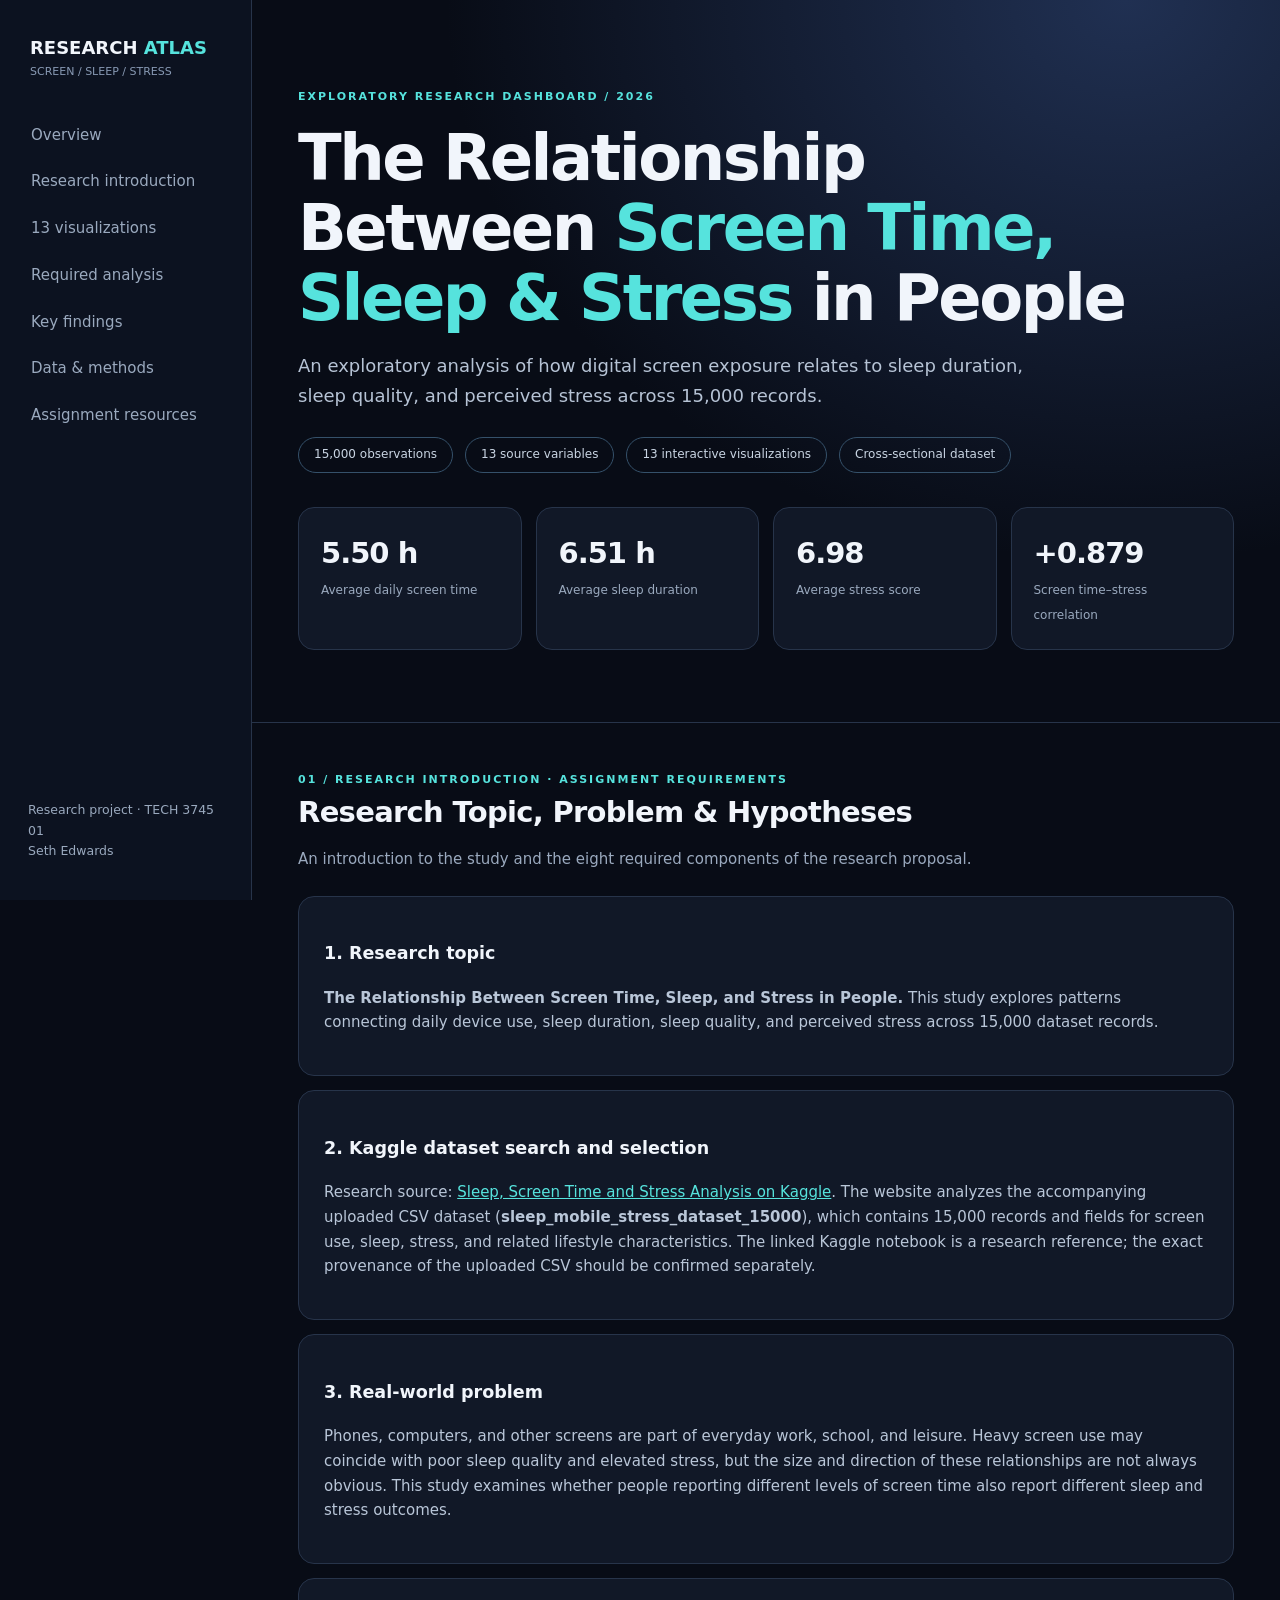
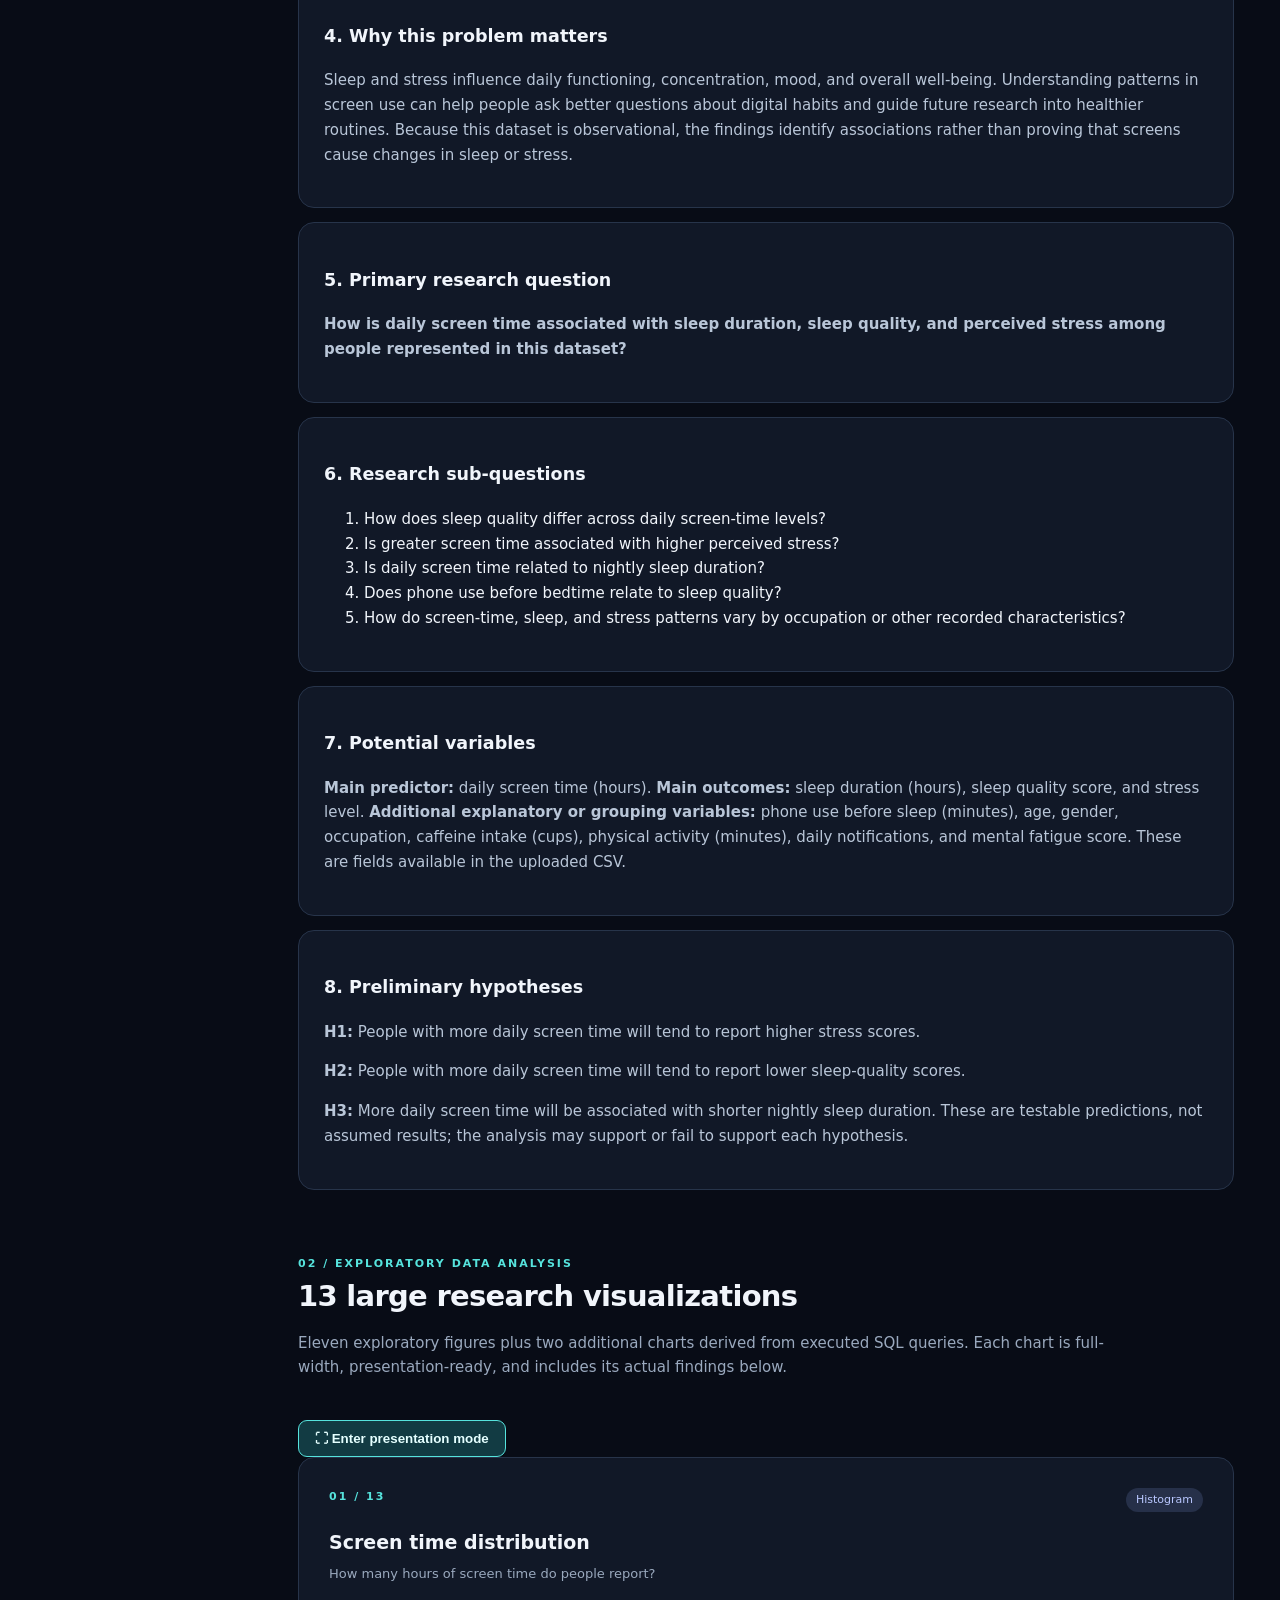
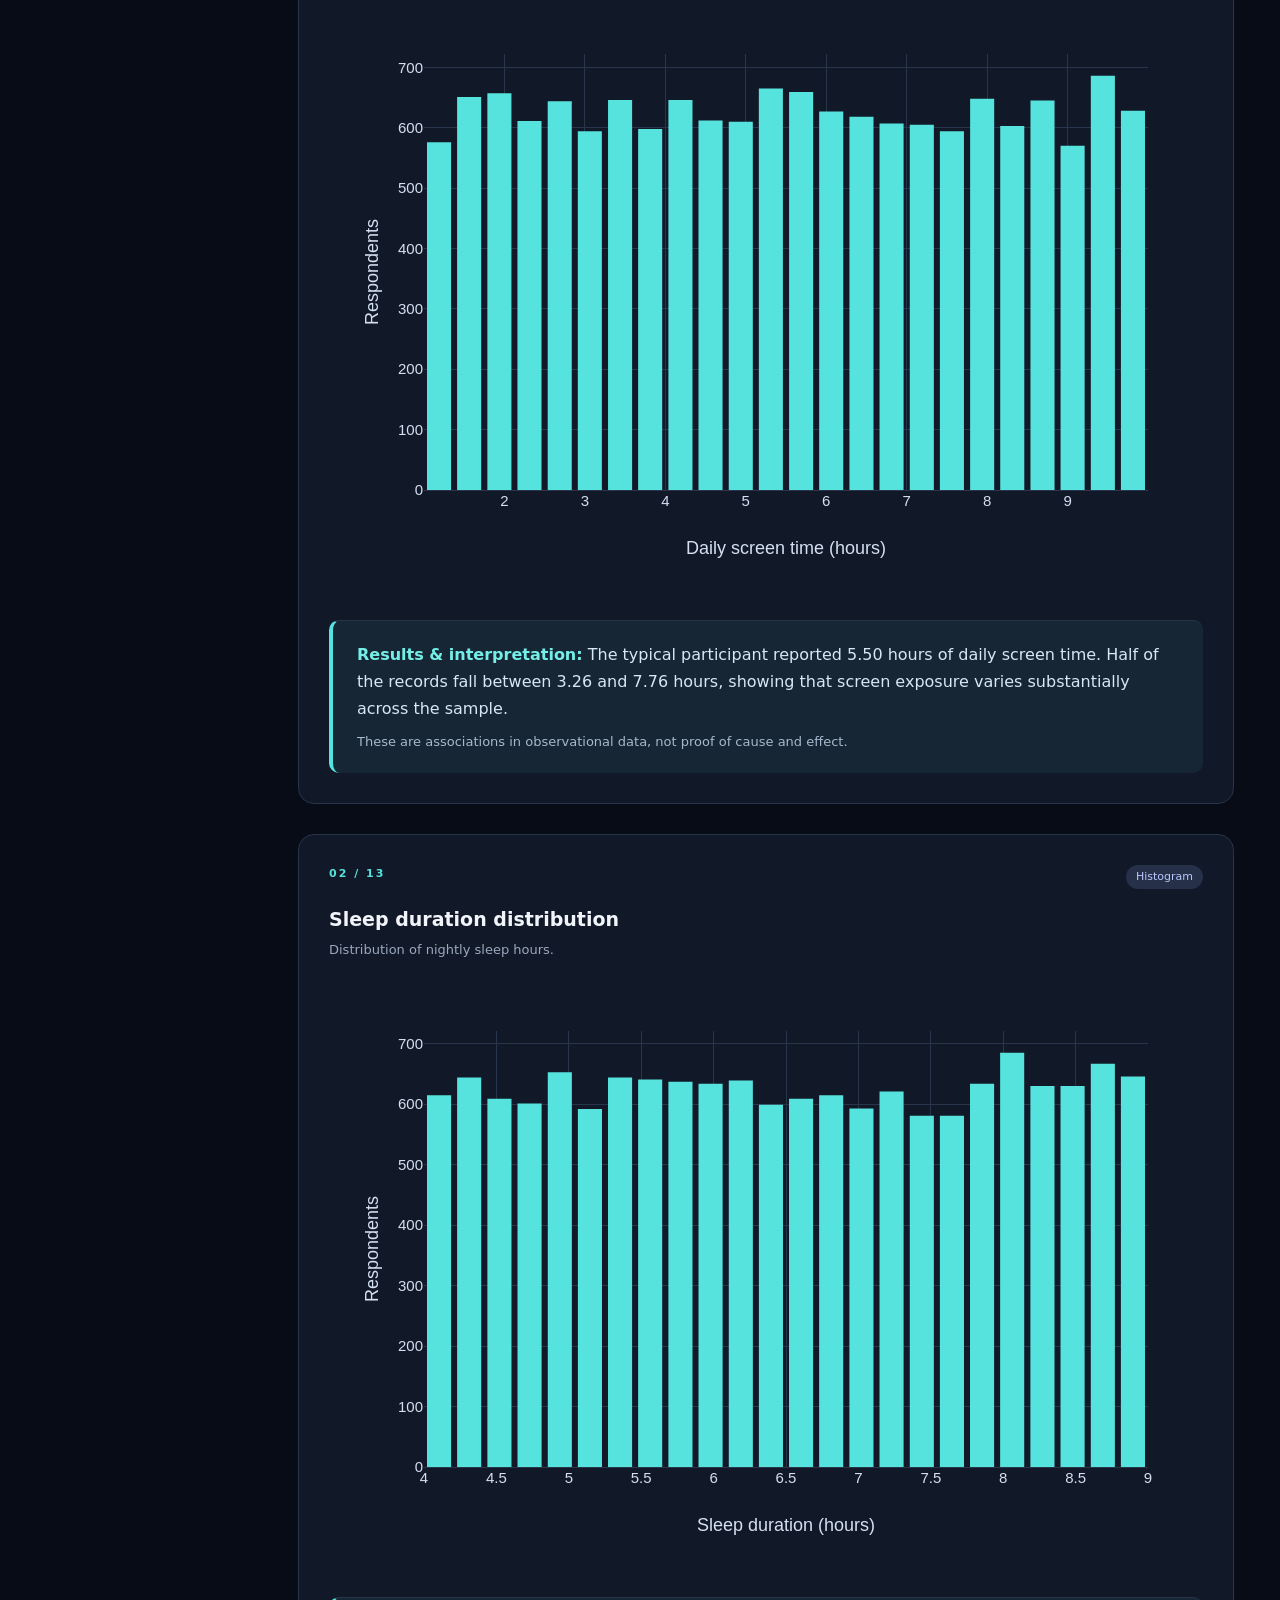
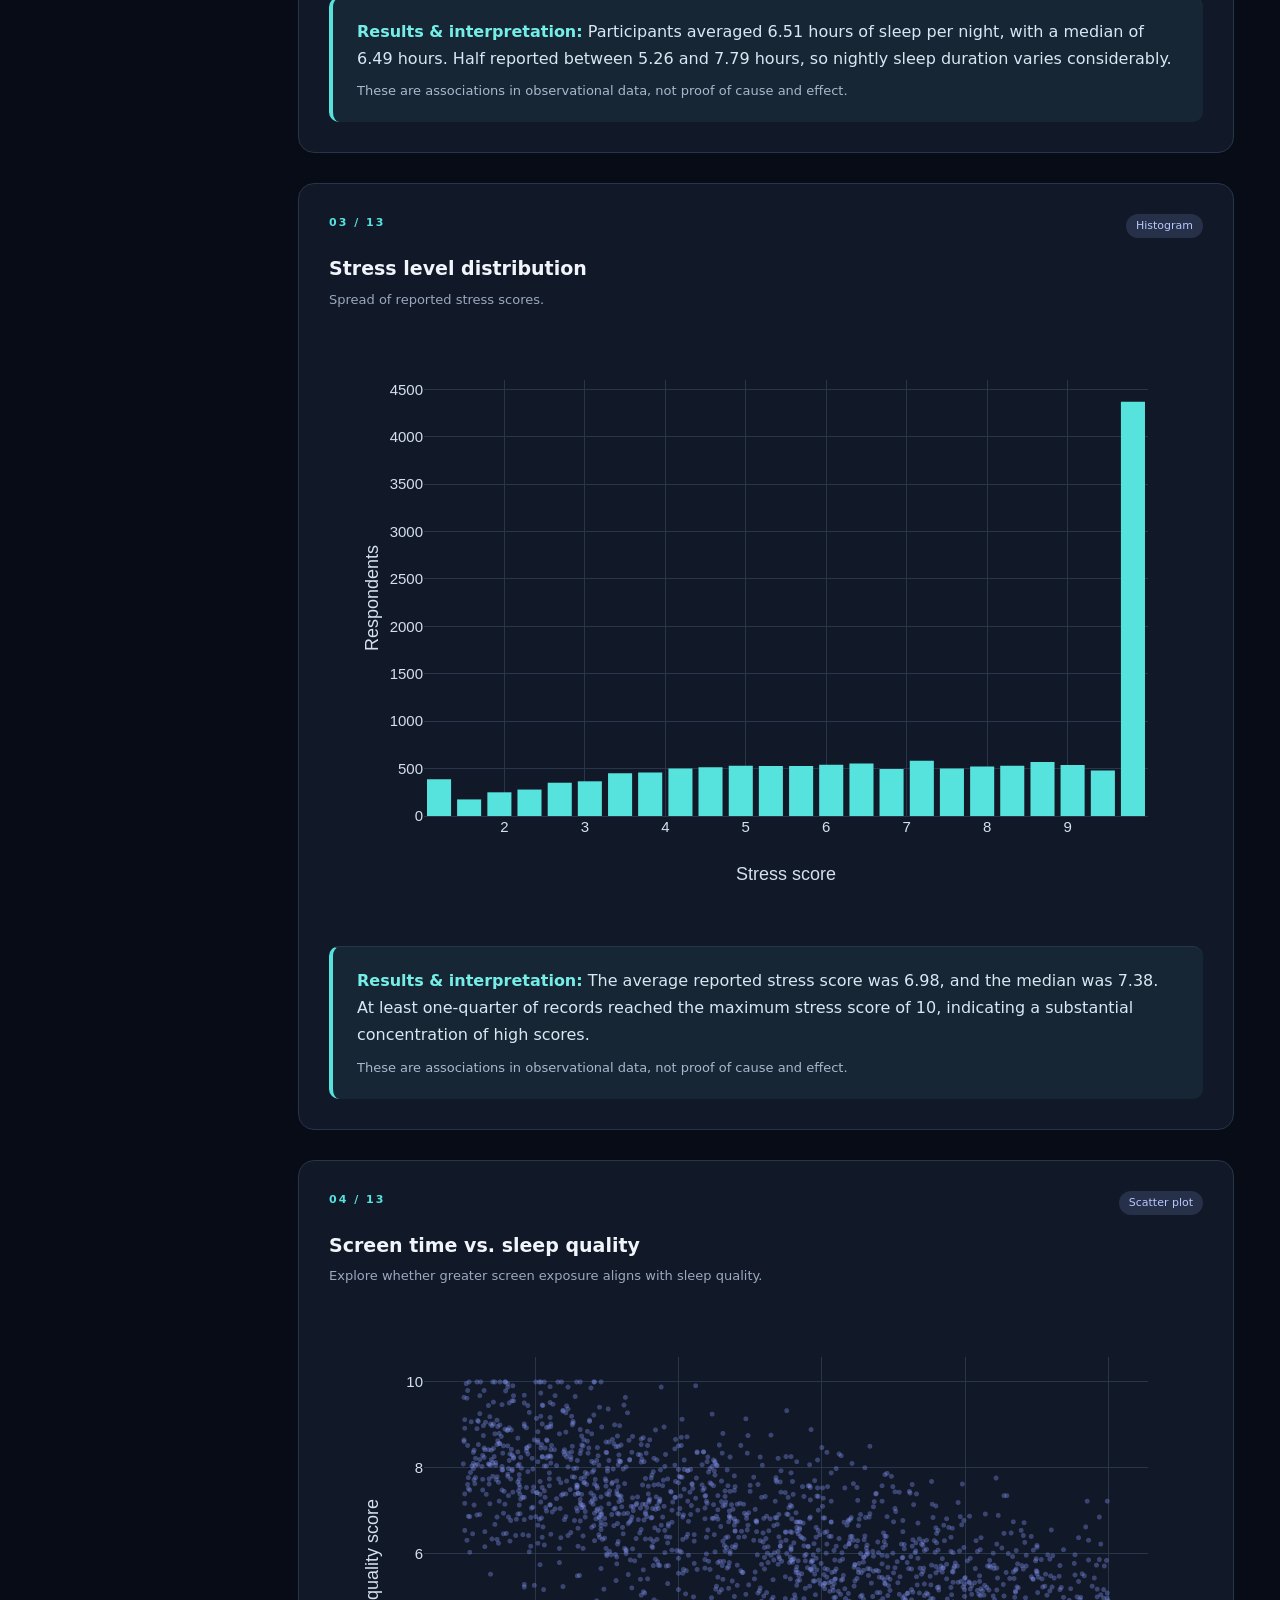
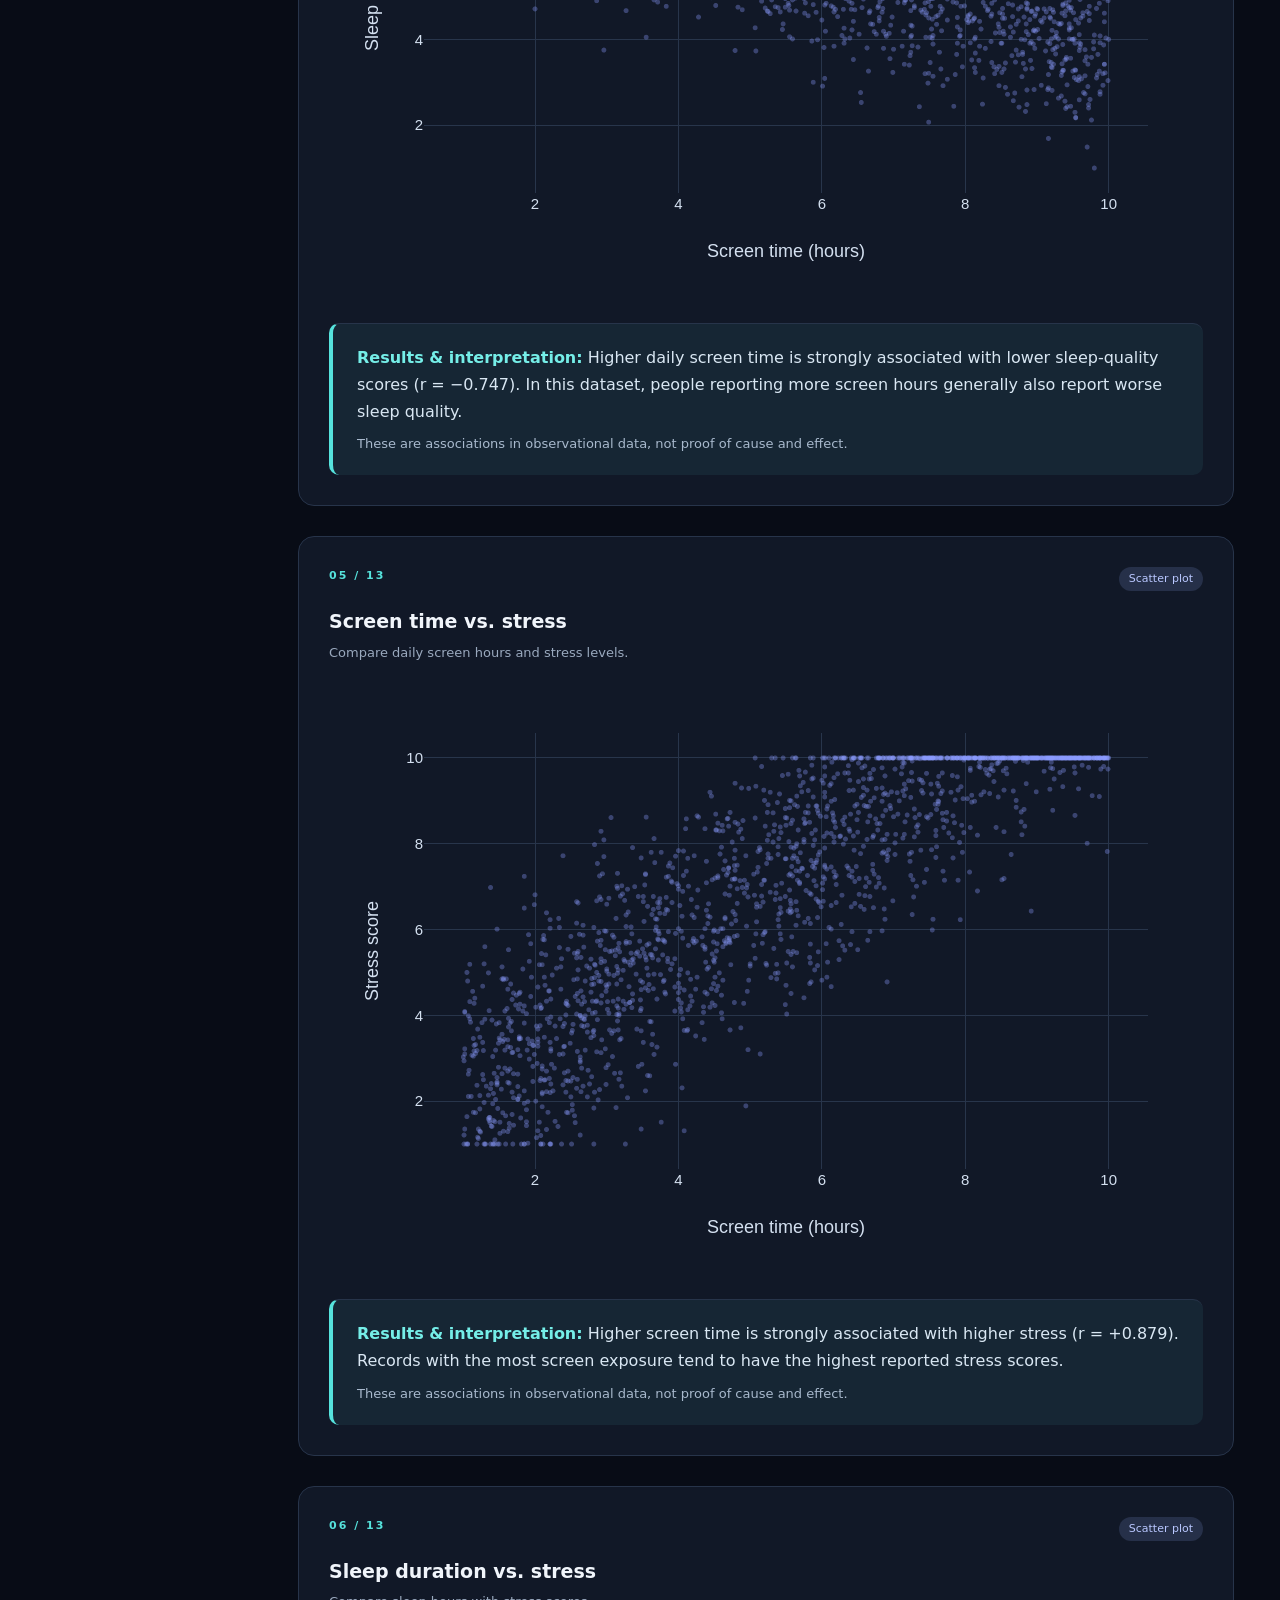
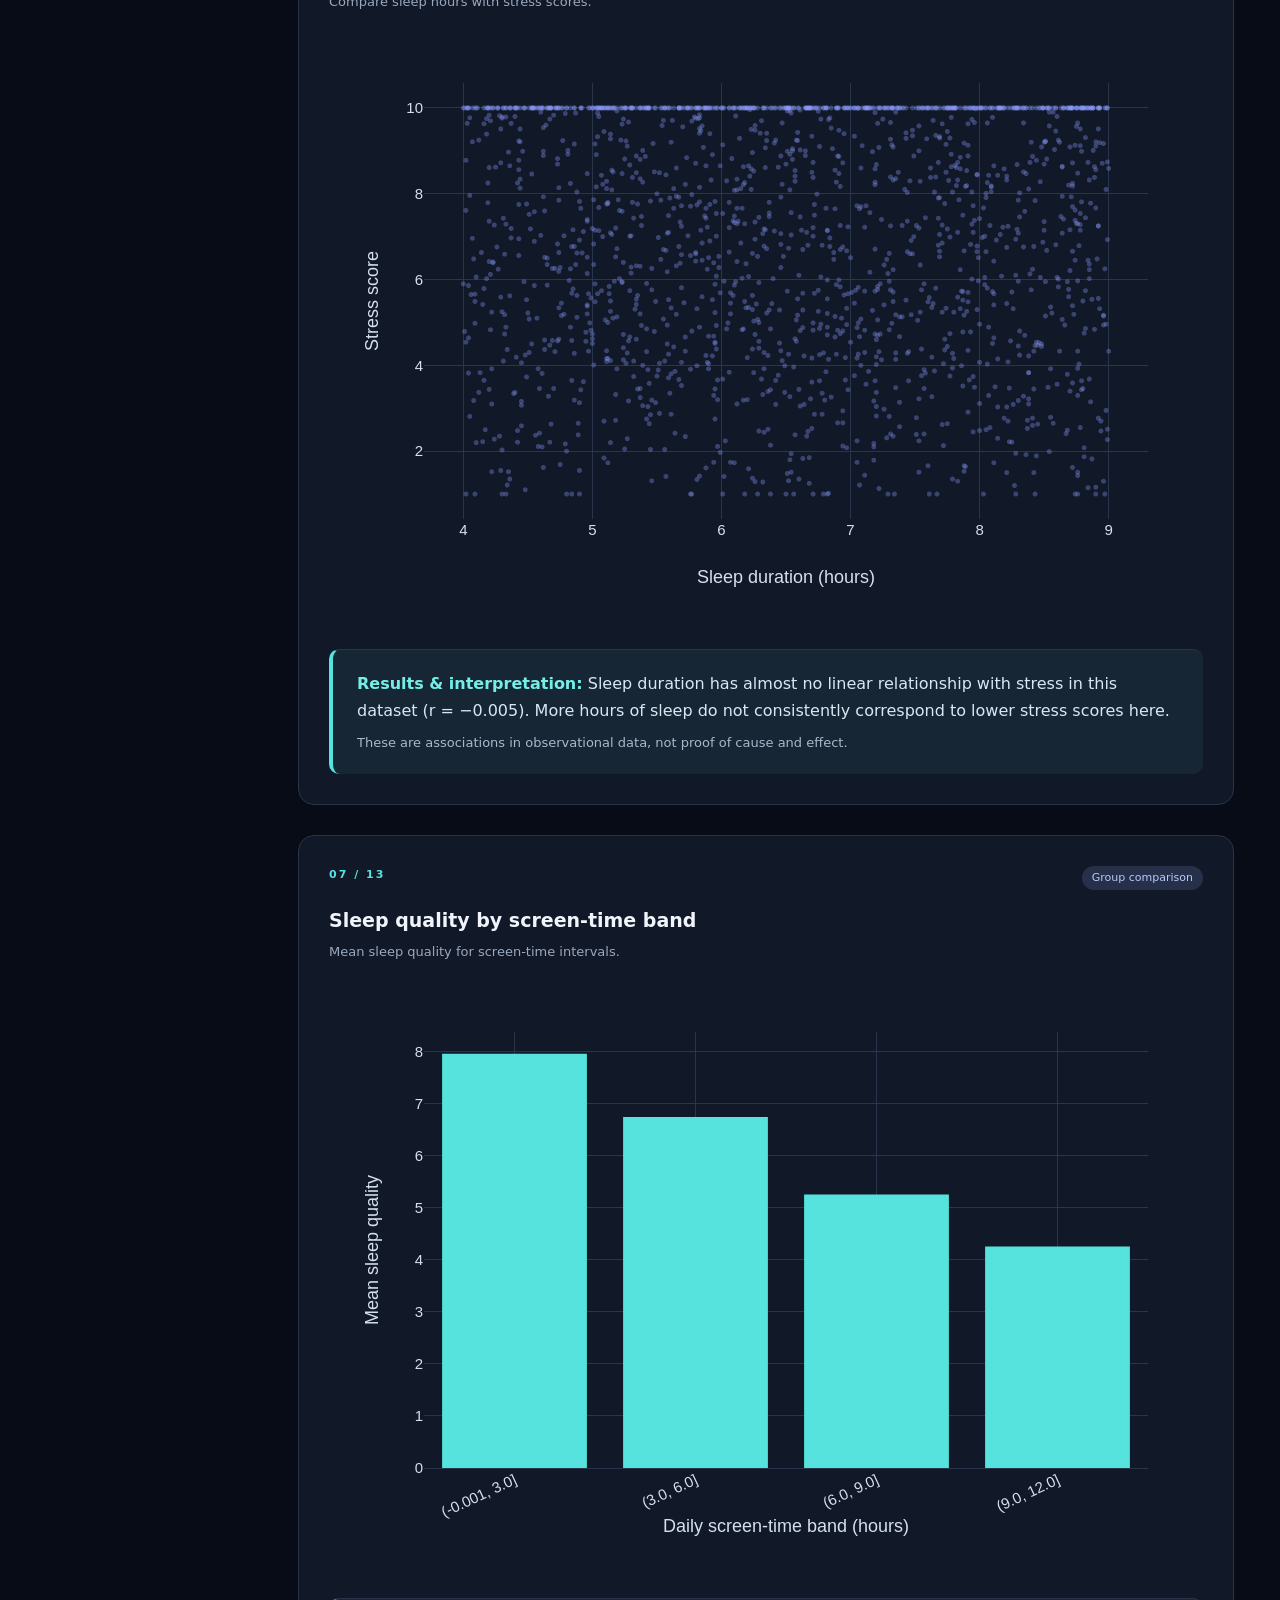
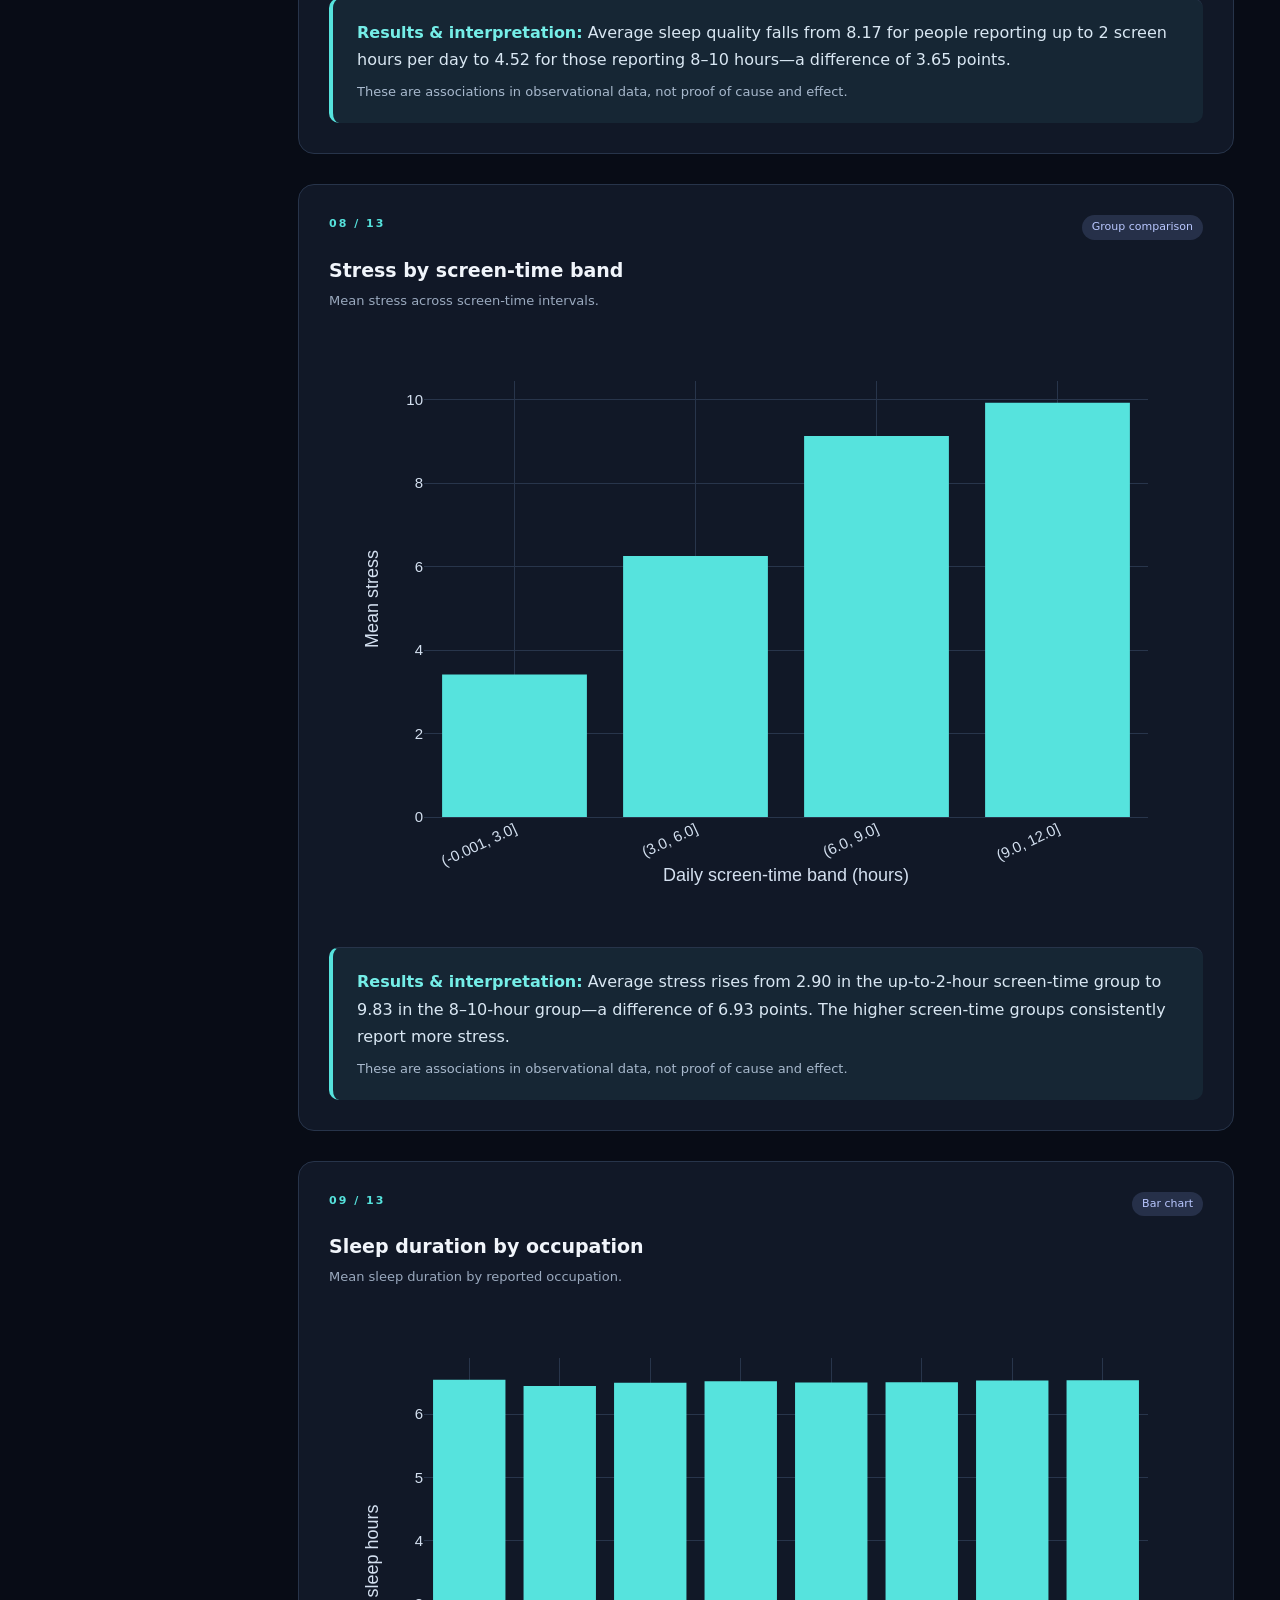
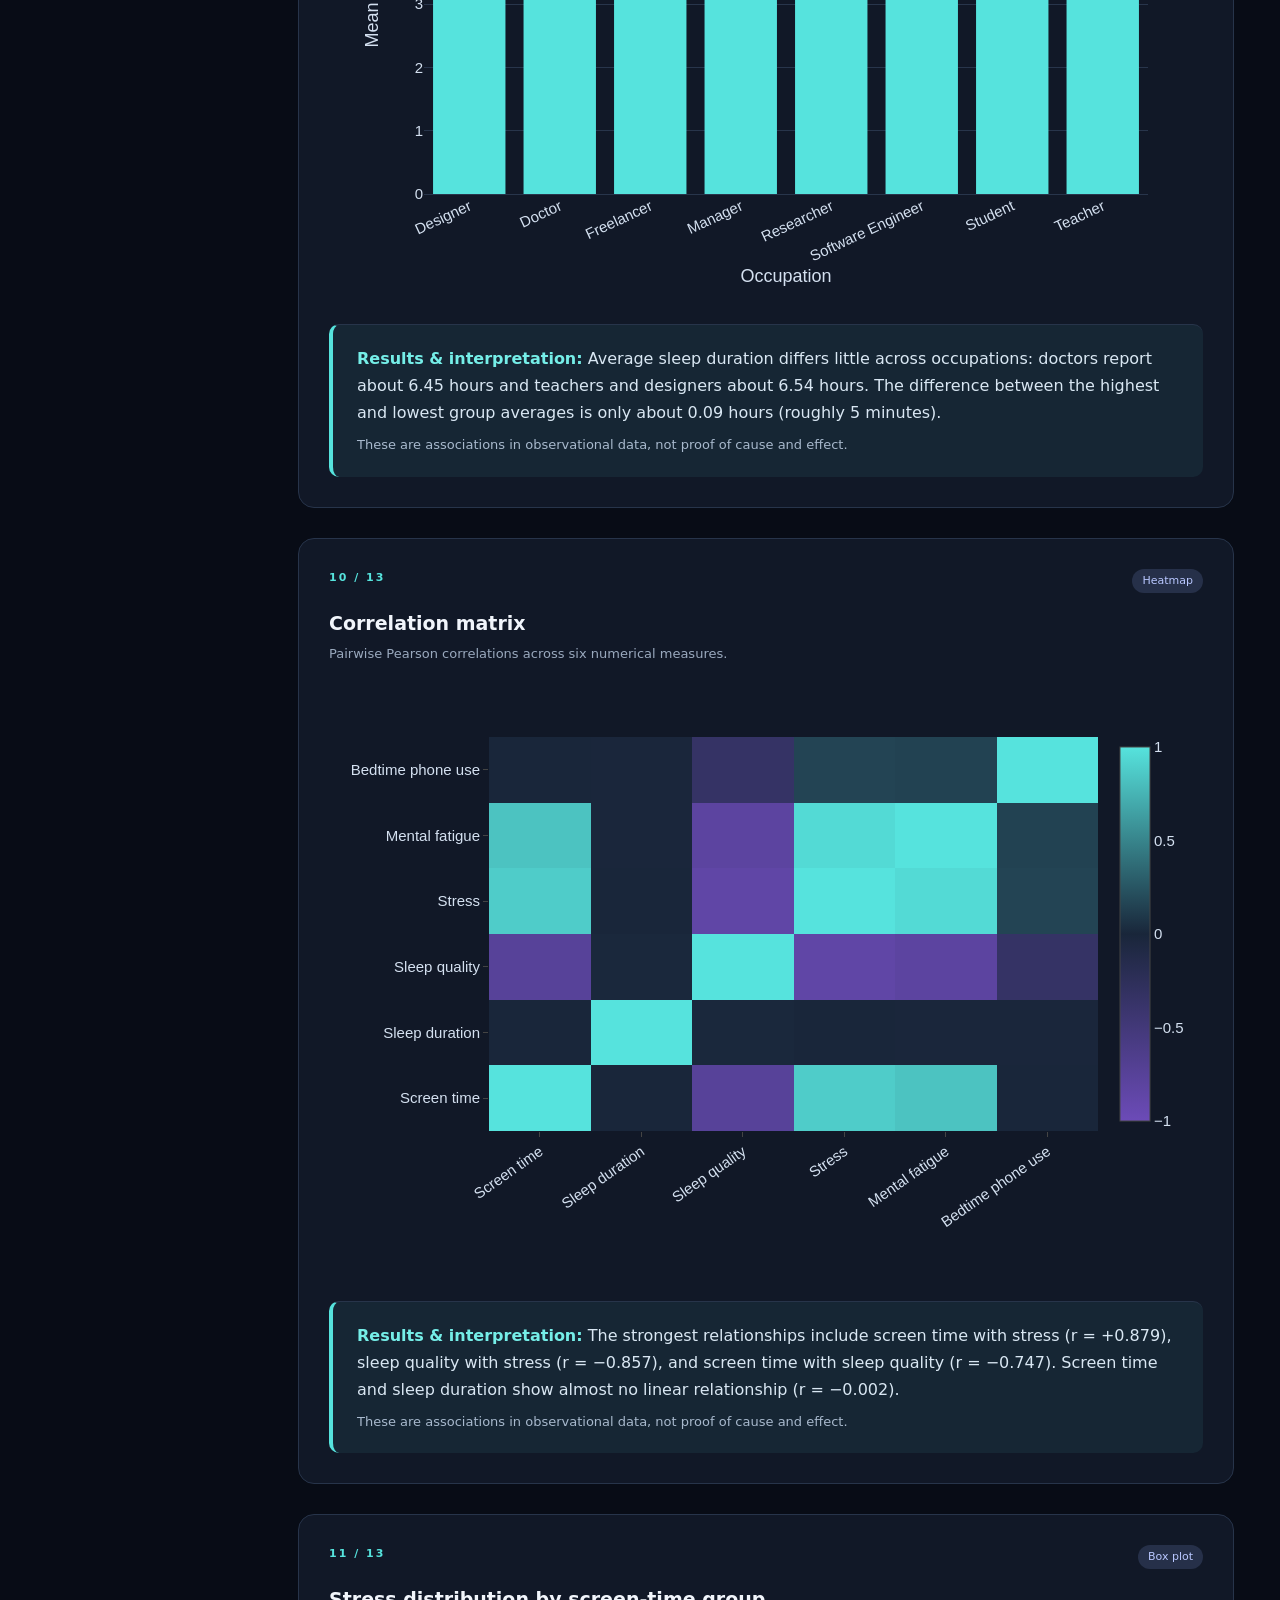
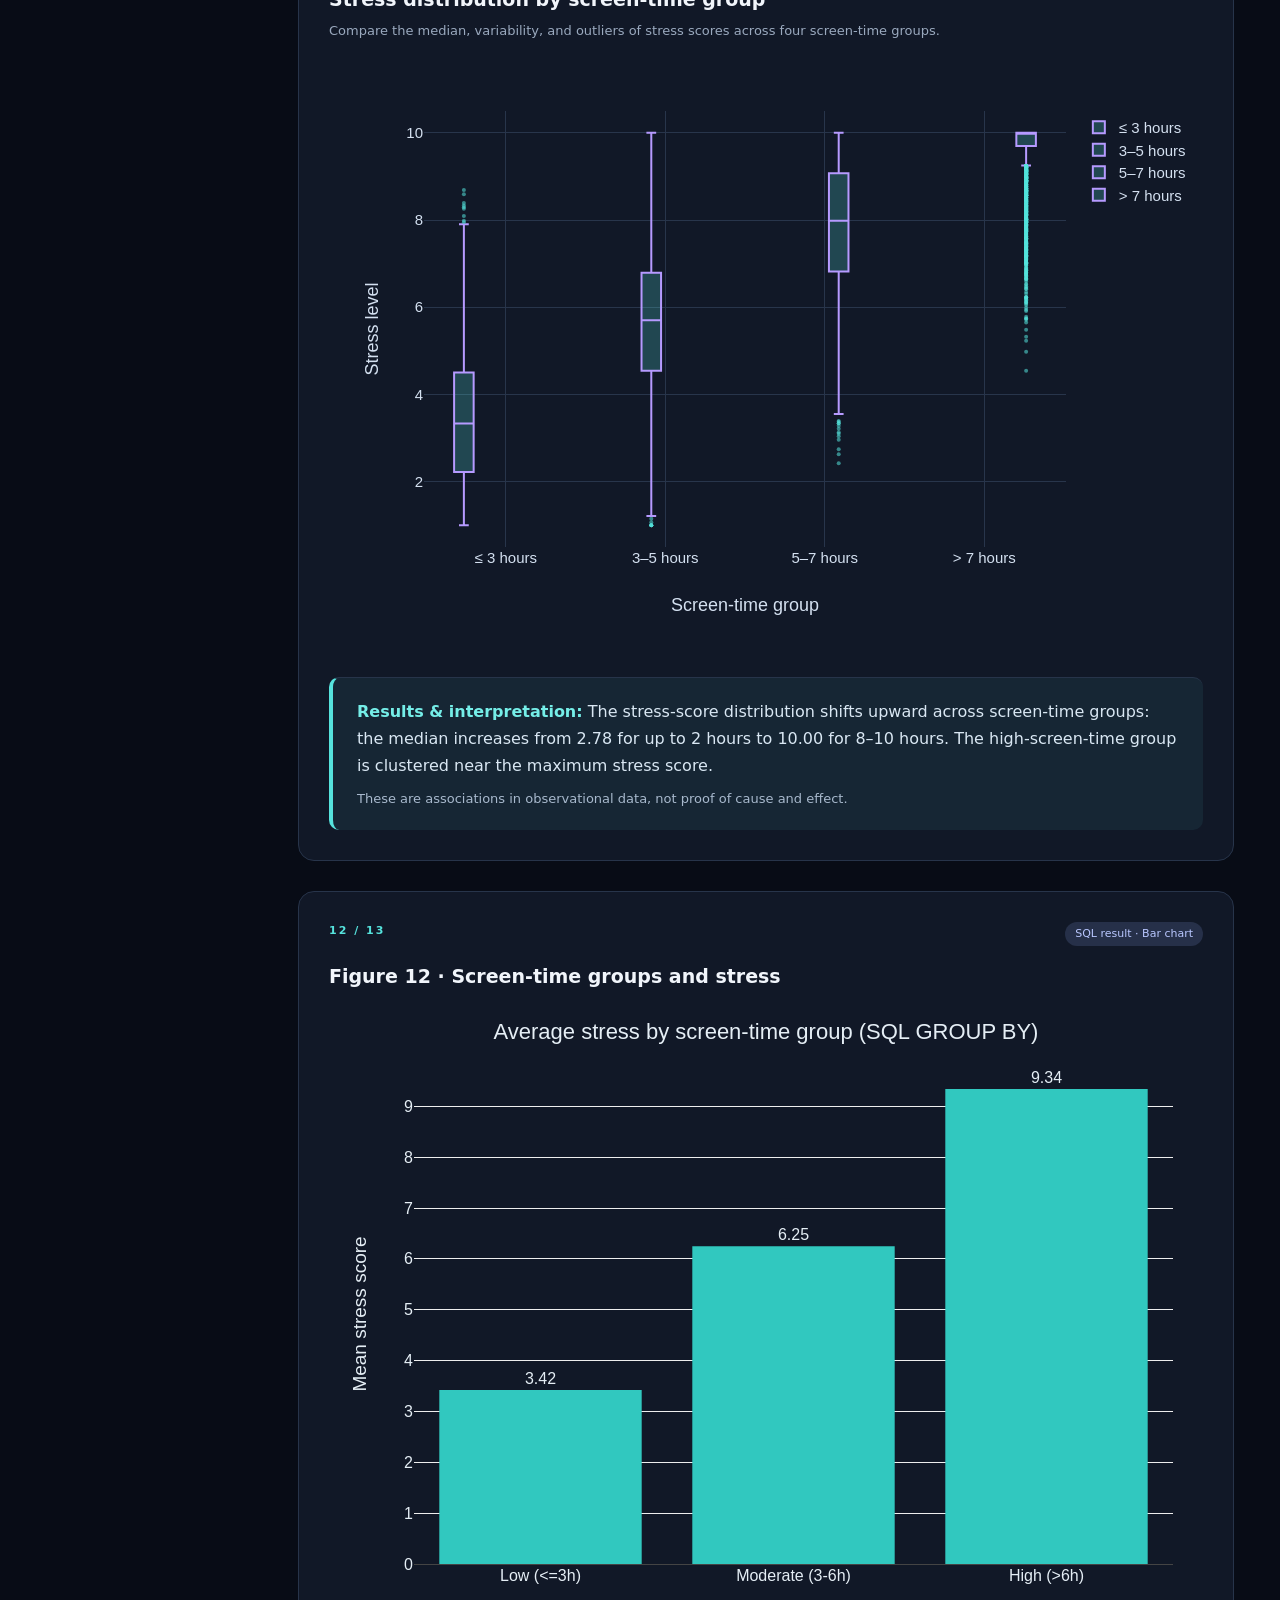
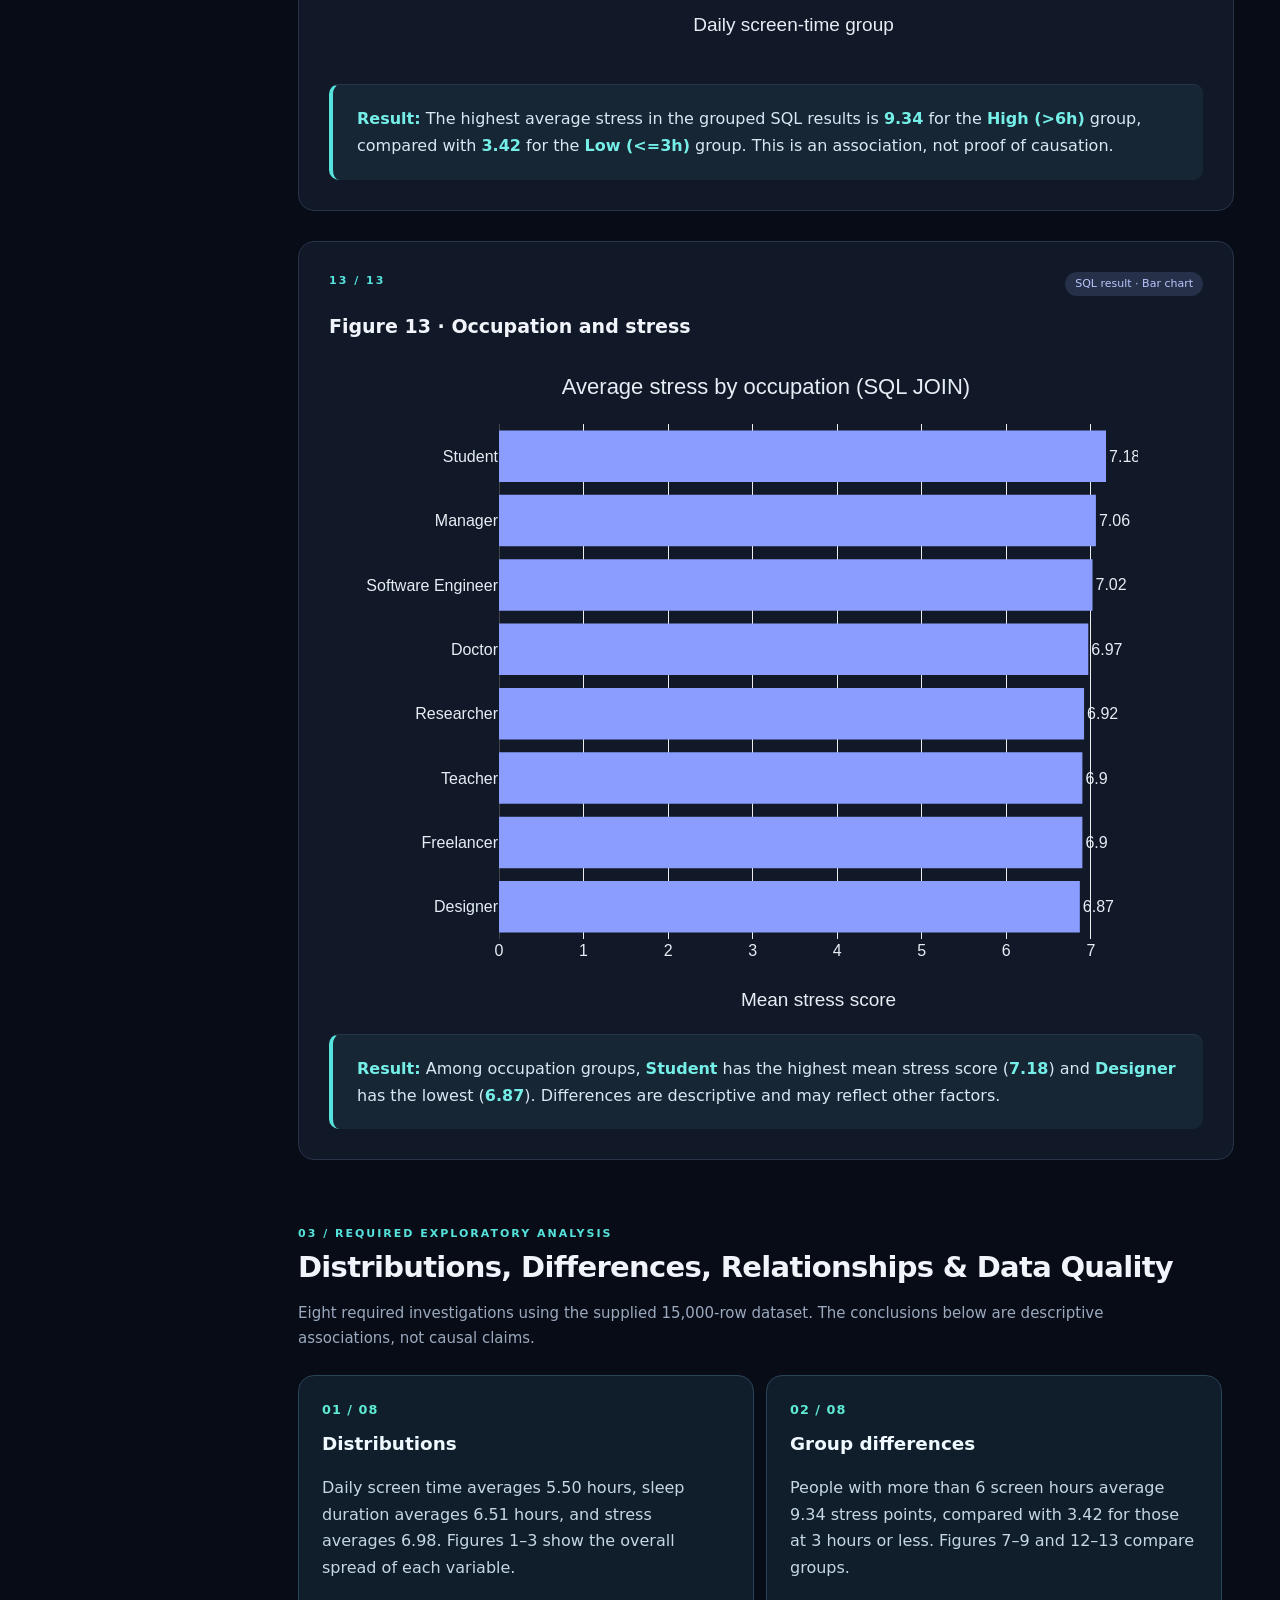
==== commit 8e9f00e4: "Add files via upload" ====
--- a/index.html
+++ b/index.html
@@ -1,10 +1,11 @@
 <!DOCTYPE html>
+
 <html lang="en"><head><meta charset="utf-8"/><meta content="width=device-width,initial-scale=1" name="viewport"/><title>Screen Time × Sleep × Stress | Research Atlas</title><script src="https://cdn.plot.ly/plotly-2.35.2.min.js"></script><style>
 :root{color-scheme:dark;--bg:#080c16;--panel:#111827;--panel2:#151f31;--line:#27344a;--txt:#f1f5fb;--muted:#9aa9be;--cyan:#56e3dd;--violet:#b69aff}*{box-sizing:border-box}html{scroll-behavior:smooth}body{margin:0;background:var(--bg);color:var(--txt);font:15px/1.65 Inter,system-ui,-apple-system,Segoe UI,sans-serif}a{color:var(--cyan)}.shell{display:grid;grid-template-columns:252px minmax(0,1fr);min-height:100vh}.side{position:sticky;top:0;height:100vh;border-right:1px solid var(--line);background:#0c1220;padding:28px 18px;display:flex;flex-direction:column}.brand{font-size:18px;font-weight:850;line-height:1.3;padding:8px 12px 32px}.brand b{color:var(--cyan)}.side a{display:block;text-decoration:none;color:var(--muted);padding:11px 13px;border-radius:10px}.side a:hover{background:var(--panel2);color:white}.side small{margin-top:auto;color:var(--muted);padding:10px}.main{min-width:0}.wrap{max-width:1700px;margin:auto;padding:36px 46px}.hero{padding:52px 0 36px;border-bottom:1px solid var(--line);background:radial-gradient(ellipse at 85% 0%,#203052 0%,transparent 55%)}.eyebrow,.number{font-size:11px;font-weight:800;letter-spacing:2px;text-transform:uppercase;color:var(--cyan)}h1{font-size:clamp(36px,5vw,69px);line-height:1.09;letter-spacing:-2.5px;max-width:880px;margin:18px 0}h1 em{font-style:normal;color:var(--cyan)}.lead{font-size:18px;color:#b6c3d5;max-width:730px}.meta{display:flex;gap:12px;flex-wrap:wrap;margin-top:26px}.pill{border:1px solid #35516a;border-radius:40px;padding:7px 15px;color:#c9d5e3;font-size:12px}.section-title{font-size:29px;letter-spacing:-.7px;margin:0 0 10px}.sub{color:var(--muted);max-width:820px;margin:0 0 24px}.stats{display:grid;grid-template-columns:repeat(4,minmax(0,1fr));gap:14px;margin-top:34px}.stat,.panel,.viz{border:1px solid var(--line);border-radius:16px;background:var(--panel)}.stat{padding:22px}.stat strong{display:block;font-size:29px;letter-spacing:-1px}.stat span{color:var(--muted);font-size:12px}.content{padding-top:48px;padding-bottom:70px}.block{margin-bottom:65px;scroll-margin-top:20px}.panel{padding:25px;margin-top:14px}.panel p{color:#b9c6d8}.viz-grid{display:grid;grid-template-columns:minmax(0,1fr);gap:30px}.viz{padding:30px;min-width:0;overflow:visible}.viz-head{display:flex;justify-content:space-between}.kind{font-size:11px;background:#263049;color:#b9c7ff;border-radius:20px;padding:3px 10px}.viz h3{font-size:19px;margin:15px 0 4px}.viz p{color:var(--muted);font-size:13px;margin:0}.plot{height:clamp(540px,66vh,760px);width:100%;margin-top:22px;min-width:0}.viz-note{border-top:1px solid var(--line);padding-top:12px!important}.resource-list{display:flex;gap:12px;flex-wrap:wrap}.resource-list a{padding:12px 15px;border:1px solid var(--line);background:var(--panel);border-radius:9px;text-decoration:none}.resource-list a:hover{border-color:var(--cyan)}.two{display:grid;grid-template-columns:1fr 1fr;gap:18px}footer{border-top:1px solid var(--line);padding:30px;color:var(--muted)}@media(max-width:1000px){.shell{display:block}.side{position:relative;height:auto;border-right:0;border-bottom:1px solid var(--line);padding:12px}.brand{padding:5px}.side nav{display:flex;overflow:auto}.side a{white-space:nowrap}.side small{display:none}.wrap{padding:26px 18px}.stats{grid-template-columns:repeat(2,1fr)}}@media(max-width:680px){.viz-grid,.two{grid-template-columns:1fr}.plot{height:480px}.stats{gap:8px}.stat{padding:14px}.stat strong{font-size:23px}}
 .present-btn{border:1px solid #56e3dd;background:#123b43;color:#e5ffff;border-radius:9px;padding:10px 16px;font-weight:700;cursor:pointer;margin-top:16px}.present-btn:hover{background:#1b5660}body.presentation .side,body.presentation .hero,body.presentation #research,body.presentation #findings,body.presentation #methods,body.presentation #resources,body.presentation footer{display:none}body.presentation .shell{display:block}body.presentation .wrap{max-width:none;padding:20px 4vw}body.presentation .block{margin:0}body.presentation .viz{min-height:90vh;margin-bottom:24px}body.presentation .plot{height:74vh}body.presentation .viz-grid{gap:28px}@media print{.side,.present-btn{display:none!important}.shell{display:block}.viz{break-inside:avoid;page-break-inside:avoid}.plot{height:650px}}
 .viz-note{font-size:16px!important;line-height:1.7!important;padding:20px 24px!important;margin-top:20px!important;border-left:4px solid #56e3dd!important;background:rgba(86,227,221,.07)!important;border-radius:10px!important;color:#d9e7f3!important}.viz-note strong{color:#75eee8}.viz-note .caution{display:block;margin-top:8px;font-size:13px;color:#a8b9cd}@media(max-width:650px){.viz-note{padding:16px!important;font-size:14px!important}}
 .sql-query{background:#131f2a;border:1px solid #334656;border-radius:16px;margin:14px 0;padding:16px 20px;color:#edf6fa}.sql-query summary{cursor:pointer;display:flex;justify-content:space-between;gap:12px;align-items:center}.sql-query summary span,.sql-meta{color:#a8bfcc;font-size:.9rem}.sql-query pre{white-space:pre-wrap;overflow-wrap:anywhere;background:#09141e;border-radius:12px;padding:18px;color:#7ce4d9;line-height:1.7}.sql-table-scroll{overflow-x:auto}.sql-query table{width:100%;border-collapse:collapse;font-size:.9rem}.sql-query th,.sql-query td{padding:12px;text-align:left;border-bottom:1px solid #304351}.sql-query th{color:#7ce4d9}.sql-note,.sql-result{background:#142631;border-left:4px solid #31c8bf;padding:18px;border-radius:9px;line-height:1.7}.sql-figure{margin:28px 0;background:#101e29;border:1px solid #344655;border-radius:18px;padding:22px}.sql-figure h3{font-size:1.3rem;color:#eaf6f8}.sql-plot{width:100%;height:650px;min-height:600px}.sql-result{font-size:1rem}.sql-meta a,.sql-query a{color:#6ae5dc}@media(max-width:700px){.sql-plot{height:540px;min-height:500px}.sql-figure{padding:12px}}
-</style></head><body><div class="shell"><aside class="side"><div class="brand">RESEARCH <b>ATLAS</b><div style="font-size:11px;color:#8899b3;font-weight:500;margin-top:6px">SCREEN / SLEEP / STRESS</div></div><nav><a href="#overview">Overview</a><a href="#research">Research introduction</a><a href="#visualizations">11 visualizations</a><a href="#findings">Key findings</a><a href="#methods">Data &amp; methods</a><a href="#resources">Assignment resources</a></nav><small>Research project · TECH 3745 01<br/>Seth Edwards</small></aside><main class="main"><header class="hero" id="overview"><div class="wrap"><div class="eyebrow">Exploratory research dashboard / 2026</div><h1>The Relationship Between <em>Screen Time, Sleep &amp; Stress</em> in People</h1><p class="lead">An exploratory analysis of how digital screen exposure relates to sleep duration, sleep quality, and perceived stress across 15,000 records.</p><div class="meta"><span class="pill">15,000 observations</span><span class="pill">13 source variables</span><span class="pill">11 interactive visualizations</span><span class="pill">Cross-sectional dataset</span></div><div class="stats"><div class="stat"><strong>5.50 h</strong><span>Average daily screen time</span></div><div class="stat"><strong>6.51 h</strong><span>Average sleep duration</span></div><div class="stat"><strong>6.98</strong><span>Average stress score</span></div><div class="stat"><strong>+0.879</strong><span>Screen time–stress correlation</span></div></div></div></header><div class="wrap content"><section class="block" id="research"><div class="eyebrow">01 / Research introduction · Assignment requirements</div><h2 class="section-title">Research Topic, Problem &amp; Hypotheses</h2><p class="sub">An introduction to the study and the eight required components of the research proposal.</p>
+</style><style>#required-analysis{scroll-margin-top:24px}.analysis-card{display:inline-block;vertical-align:top;width:calc(50% - 12px);min-height:185px;box-sizing:border-box;background:#101e2c;border:1px solid #294357;border-radius:16px;padding:23px;margin:0 12px 18px 0}.analysis-card h3{color:#eff9ff;font-size:1.15rem;margin:9px 0}.analysis-card p{color:#c5d7e4;line-height:1.65;font-size:1rem}.analysis-num{color:#5eead4;font-weight:750;font-size:.8rem;letter-spacing:.08em}@media(max-width:850px){.analysis-card{width:100%;margin-right:0}}@media print{.analysis-card{break-inside:avoid}}</style></head><body><div class="shell"><aside class="side"><div class="brand">RESEARCH <b>ATLAS</b><div style="font-size:11px;color:#8899b3;font-weight:500;margin-top:6px">SCREEN / SLEEP / STRESS</div></div><nav><a href="#overview">Overview</a><a href="#research">Research introduction</a><a href="#visualizations">13 visualizations</a><a href="#required-analysis">Required analysis</a><a href="#findings">Key findings</a><a href="#methods">Data &amp; methods</a><a href="#resources">Assignment resources</a></nav><small>Research project · TECH 3745 01<br/>Seth Edwards</small></aside><main class="main"><header class="hero" id="overview"><div class="wrap"><div class="eyebrow">Exploratory research dashboard / 2026</div><h1>The Relationship Between <em>Screen Time, Sleep &amp; Stress</em> in People</h1><p class="lead">An exploratory analysis of how digital screen exposure relates to sleep duration, sleep quality, and perceived stress across 15,000 records.</p><div class="meta"><span class="pill">15,000 observations</span><span class="pill">13 source variables</span><span class="pill">13 interactive visualizations</span><span class="pill">Cross-sectional dataset</span></div><div class="stats"><div class="stat"><strong>5.50 h</strong><span>Average daily screen time</span></div><div class="stat"><strong>6.51 h</strong><span>Average sleep duration</span></div><div class="stat"><strong>6.98</strong><span>Average stress score</span></div><div class="stat"><strong>+0.879</strong><span>Screen time–stress correlation</span></div></div></div></header><div class="wrap content"><section class="block" id="research"><div class="eyebrow">01 / Research introduction · Assignment requirements</div><h2 class="section-title">Research Topic, Problem &amp; Hypotheses</h2><p class="sub">An introduction to the study and the eight required components of the research proposal.</p>
 <div class="panel"><h3>1. Research topic</h3><p><strong>The Relationship Between Screen Time, Sleep, and Stress in People.</strong> This study explores patterns connecting daily device use, sleep duration, sleep quality, and perceived stress across 15,000 dataset records.</p></div>
 <div class="panel"><h3>2. Kaggle dataset search and selection</h3><p>Research source: <a href="https://www.kaggle.com/code/lukhilaksh/sleep-screen-time-and-stress-analysis/notebook" rel="noopener noreferrer" target="_blank">Sleep, Screen Time and Stress Analysis on Kaggle</a>. The website analyzes the accompanying uploaded CSV dataset (<strong>sleep_mobile_stress_dataset_15000</strong>), which contains 15,000 records and fields for screen use, sleep, stress, and related lifestyle characteristics. The linked Kaggle notebook is a research reference; the exact provenance of the uploaded CSV should be confirmed separately.</p></div>
 <div class="panel"><h3>3. Real-world problem</h3><p>Phones, computers, and other screens are part of everyday work, school, and leisure. Heavy screen use may coincide with poor sleep quality and elevated stress, but the size and direction of these relationships are not always obvious. This study examines whether people reporting different levels of screen time also report different sleep and stress outcomes.</p></div>
@@ -13,7 +14,7 @@
 <div class="panel"><h3>6. Research sub-questions</h3><ol><li>How does sleep quality differ across daily screen-time levels?</li><li>Is greater screen time associated with higher perceived stress?</li><li>Is daily screen time related to nightly sleep duration?</li><li>Does phone use before bedtime relate to sleep quality?</li><li>How do screen-time, sleep, and stress patterns vary by occupation or other recorded characteristics?</li></ol></div>
 <div class="panel"><h3>7. Potential variables</h3><p><strong>Main predictor:</strong> daily screen time (hours). <strong>Main outcomes:</strong> sleep duration (hours), sleep quality score, and stress level. <strong>Additional explanatory or grouping variables:</strong> phone use before sleep (minutes), age, gender, occupation, caffeine intake (cups), physical activity (minutes), daily notifications, and mental fatigue score. These are fields available in the uploaded CSV.</p></div>
 <div class="panel"><h3>8. Preliminary hypotheses</h3><p><strong>H1:</strong> People with more daily screen time will tend to report higher stress scores.</p><p><strong>H2:</strong> People with more daily screen time will tend to report lower sleep-quality scores.</p><p><strong>H3:</strong> More daily screen time will be associated with shorter nightly sleep duration. These are testable predictions, not assumed results; the analysis may support or fail to support each hypothesis.</p></div>
-</section><section class="block" id="visualizations"><div class="eyebrow">02 / Exploratory data analysis</div><h2 class="section-title">13 large research visualizations</h2><p class="sub">Eleven exploratory figures plus two additional charts derived from executed SQL queries. Each chart is full-width, presentation-ready, and includes its actual findings below.</p><button class="present-btn" id="presentationToggle" onclick="togglePresentation()">⛶ Enter presentation mode</button><div class="viz-grid"><article class="viz"><div class="viz-head"><span class="number">01 / 13</span><span class="kind">Histogram</span></div><h3>Screen time distribution</h3><p>How many hours of screen time do people report?</p><div class="plot" id="plot1"></div><p class="viz-note"><strong>Results &amp; interpretation:</strong> The typical participant reported 5.50 hours of daily screen time. Half of the records fall between 3.26 and 7.76 hours, showing that screen exposure varies substantially across the sample. <span class="caution">These are associations in observational data, not proof of cause and effect.</span></p></article><article class="viz"><div class="viz-head"><span class="number">02 / 13</span><span class="kind">Histogram</span></div><h3>Sleep duration distribution</h3><p>Distribution of nightly sleep hours.</p><div class="plot" id="plot2"></div><p class="viz-note"><strong>Results &amp; interpretation:</strong> Participants averaged 6.51 hours of sleep per night, with a median of 6.49 hours. Half reported between 5.26 and 7.79 hours, so nightly sleep duration varies considerably. <span class="caution">These are associations in observational data, not proof of cause and effect.</span></p></article><article class="viz"><div class="viz-head"><span class="number">03 / 13</span><span class="kind">Histogram</span></div><h3>Stress level distribution</h3><p>Spread of reported stress scores.</p><div class="plot" id="plot3"></div><p class="viz-note"><strong>Results &amp; interpretation:</strong> The average reported stress score was 6.98, and the median was 7.38. At least one-quarter of records reached the maximum stress score of 10, indicating a substantial concentration of high scores. <span class="caution">These are associations in observational data, not proof of cause and effect.</span></p></article><article class="viz"><div class="viz-head"><span class="number">04 / 13</span><span class="kind">Scatter plot</span></div><h3>Screen time vs. sleep quality</h3><p>Explore whether greater screen exposure aligns with sleep quality.</p><div class="plot" id="plot4"></div><p class="viz-note"><strong>Results &amp; interpretation:</strong> Higher daily screen time is strongly associated with lower sleep-quality scores (r = −0.747). In this dataset, people reporting more screen hours generally also report worse sleep quality. <span class="caution">These are associations in observational data, not proof of cause and effect.</span></p></article><article class="viz"><div class="viz-head"><span class="number">05 / 13</span><span class="kind">Scatter plot</span></div><h3>Screen time vs. stress</h3><p>Compare daily screen hours and stress levels.</p><div class="plot" id="plot5"></div><p class="viz-note"><strong>Results &amp; interpretation:</strong> Higher screen time is strongly associated with higher stress (r = +0.879). Records with the most screen exposure tend to have the highest reported stress scores. <span class="caution">These are associations in observational data, not proof of cause and effect.</span></p></article><article class="viz"><div class="viz-head"><span class="number">06 / 13</span><span class="kind">Scatter plot</span></div><h3>Sleep duration vs. stress</h3><p>Compare sleep hours with stress scores.</p><div class="plot" id="plot6"></div><p class="viz-note"><strong>Results &amp; interpretation:</strong> Sleep duration has almost no linear relationship with stress in this dataset (r = −0.005). More hours of sleep do not consistently correspond to lower stress scores here. <span class="caution">These are associations in observational data, not proof of cause and effect.</span></p></article><article class="viz"><div class="viz-head"><span class="number">07 / 13</span><span class="kind">Group comparison</span></div><h3>Sleep quality by screen-time band</h3><p>Mean sleep quality for screen-time intervals.</p><div class="plot" id="plot7"></div><p class="viz-note"><strong>Results &amp; interpretation:</strong> Average sleep quality falls from 8.17 for people reporting up to 2 screen hours per day to 4.52 for those reporting 8–10 hours—a difference of 3.65 points. <span class="caution">These are associations in observational data, not proof of cause and effect.</span></p></article><article class="viz"><div class="viz-head"><span class="number">08 / 13</span><span class="kind">Group comparison</span></div><h3>Stress by screen-time band</h3><p>Mean stress across screen-time intervals.</p><div class="plot" id="plot8"></div><p class="viz-note"><strong>Results &amp; interpretation:</strong> Average stress rises from 2.90 in the up-to-2-hour screen-time group to 9.83 in the 8–10-hour group—a difference of 6.93 points. The higher screen-time groups consistently report more stress. <span class="caution">These are associations in observational data, not proof of cause and effect.</span></p></article><article class="viz"><div class="viz-head"><span class="number">09 / 13</span><span class="kind">Bar chart</span></div><h3>Sleep duration by occupation</h3><p>Mean sleep duration by reported occupation.</p><div class="plot" id="plot9"></div><p class="viz-note"><strong>Results &amp; interpretation:</strong> Average sleep duration differs little across occupations: doctors report about 6.45 hours and teachers and designers about 6.54 hours. The difference between the highest and lowest group averages is only about 0.09 hours (roughly 5 minutes). <span class="caution">These are associations in observational data, not proof of cause and effect.</span></p></article><article class="viz"><div class="viz-head"><span class="number">10 / 13</span><span class="kind">Heatmap</span></div><h3>Correlation matrix</h3><p>Pairwise Pearson correlations across six numerical measures.</p><div class="plot" id="plot10"></div><p class="viz-note"><strong>Results &amp; interpretation:</strong> The strongest relationships include screen time with stress (r = +0.879), sleep quality with stress (r = −0.857), and screen time with sleep quality (r = −0.747). Screen time and sleep duration show almost no linear relationship (r = −0.002). <span class="caution">These are associations in observational data, not proof of cause and effect.</span></p></article><article class="viz"><div class="viz-head"><span class="number">11 / 13</span><span class="kind">Box plot</span></div><h3>Stress distribution by screen-time group</h3><p>Compare the median, variability, and outliers of stress scores across four screen-time groups.</p><div class="plot" id="plot11"></div><p class="viz-note"><strong>Results &amp; interpretation:</strong> The stress-score distribution shifts upward across screen-time groups: the median increases from 2.78 for up to 2 hours to 10.00 for 8–10 hours. The high-screen-time group is clustered near the maximum stress score. <span class="caution">These are associations in observational data, not proof of cause and effect.</span></p></article><article class="viz"><div class="viz-head"><span class="number">12 / 13</span><span class="kind">SQL result · Bar chart</span></div><h3>Figure 12 · Screen-time groups and stress</h3><div class="plot sql-plot" id="sql-chart-one"></div><p class="viz-note sql-result"><strong>Result:</strong> The highest average stress in the grouped SQL results is <strong>9.34</strong> for the <strong>High (&gt;6h)</strong> group, compared with <strong>3.42</strong> for the <strong>Low (&lt;=3h)</strong> group. This is an association, not proof of causation.</p></article><article class="viz"><div class="viz-head"><span class="number">13 / 13</span><span class="kind">SQL result · Bar chart</span></div><h3>Figure 13 · Occupation and stress</h3><div class="plot sql-plot" id="sql-chart-two"></div><p class="viz-note sql-result"><strong>Result:</strong> Among occupation groups, <strong>Student</strong> has the highest mean stress score (<strong>7.18</strong>) and <strong>Designer</strong> has the lowest (<strong>6.87</strong>). Differences are descriptive and may reflect other factors.</p></article></div></section><section class="block" id="findings"><div class="eyebrow">03 / Insights</div><h2 class="section-title">What the dataset suggests</h2><div class="two"><div class="panel"><h3>Screen time &amp; stress</h3><p>Pearson r = <b>+0.879</b>: a strong positive linear association in these records.</p></div><div class="panel"><h3>Screen time &amp; sleep quality</h3><p>Pearson r = <b>-0.747</b>: a strong negative linear association in these records.</p></div><div class="panel"><h3>Screen time &amp; sleep duration</h3><p>Pearson r = <b>-0.002</b>: little evidence of a linear association.</p></div><div class="panel"><h3>Important limitation</h3><p>These are observational, cross-sectional records. Correlation does not prove that screen time causes stress or poorer sleep.</p></div></div></section><section class="block" id="methods"><div class="eyebrow">04 / Methodology</div><h2 class="section-title">Dataset and preparation</h2><div class="panel"><p><b>Source:</b> uploaded Sleep, Mobile &amp; Stress dataset (15,000 rows, 13 columns). Distributions, group averages and Pearson correlations were calculated from the uploaded CSV. The source has no dates, so a time-series chart would be misleading.</p><p>Cleaning documentation, the prepared CSV, SQLite database, and eight SQL query outputs from the earlier assignment remain included in this website package. The data's sampling method and measurement validity were not independently verified.</p></div></section><section class="block" id="sql-analysis"><div class="eyebrow">03 / SQL analysis</div><h2 class="section-title">SQL Queries &amp; Findings</h2><p class="sub">Eight executable SQLite queries run against the cleaned dataset. Expand each query to see the exact SQL and returned values. Download the complete SQL script, database, or individual query results below.</p><div class="sql-note"><strong>Required SQL demonstrated:</strong> SELECT · FROM · WHERE · ORDER BY · GROUP BY · HAVING · JOIN. The SQLite database contains <code>sleep_data</code> and an <code>occupation_lookup</code> table for a genuine relational join.</div><details class="sql-query"><summary><strong>01. Basic selection</strong><span>Show SQL + results</span></summary><pre><code>SELECT user_id, daily_screen_time_hours, sleep_duration_hours, stress_level FROM sleep_data LIMIT 10;</code></pre><div class="sql-table-scroll"><table><thead><tr><th>User Id</th><th>Daily Screen Time Hours</th><th>Sleep Duration Hours</th><th>Stress Level</th></tr></thead><tbody><tr><td>1</td><td>3.26</td><td>5.31</td><td>3.49</td></tr><tr><td>2</td><td>1.85</td><td>7.36</td><td>3.01</td></tr><tr><td>3</td><td>3.04</td><td>4.5</td><td>5.03</td></tr><tr><td>4</td><td>9.0</td><td>6.68</td><td>10.0</td></tr><tr><td>5</td><td>3.52</td><td>7.57</td><td>6.71</td></tr><tr><td>6</td><td>7.26</td><td>7.79</td><td>10.0</td></tr><tr><td>7</td><td>4.56</td><td>6.81</td><td>5.38</td></tr><tr><td>8</td><td>3.36</td><td>6.5</td><td>3.48</td></tr><tr><td>9</td><td>2.3</td><td>7.57</td><td>3.46</td></tr><tr><td>10</td><td>9.75</td><td>4.73</td><td>10.0</td></tr></tbody></table></div><p class="sql-meta">10 returned rows shown (up to 10). <a download="" href="data/01_basic_selection.csv">Download full query output CSV ↗</a></p></details><details class="sql-query"><summary><strong>02. Filtering</strong><span>Show SQL + results</span></summary><pre><code>SELECT user_id, daily_screen_time_hours, stress_level FROM sleep_data WHERE daily_screen_time_hours &gt; 6 LIMIT 10;</code></pre><div class="sql-table-scroll"><table><thead><tr><th>User Id</th><th>Daily Screen Time Hours</th><th>Stress Level</th></tr></thead><tbody><tr><td>4</td><td>9.0</td><td>10.0</td></tr><tr><td>6</td><td>7.26</td><td>10.0</td></tr><tr><td>10</td><td>9.75</td><td>10.0</td></tr><tr><td>18</td><td>8.05</td><td>6.99</td></tr><tr><td>25</td><td>7.55</td><td>8.95</td></tr><tr><td>28</td><td>6.38</td><td>7.26</td></tr><tr><td>29</td><td>8.1</td><td>9.62</td></tr><tr><td>33</td><td>9.43</td><td>10.0</td></tr><tr><td>34</td><td>6.2</td><td>5.59</td></tr><tr><td>37</td><td>7.53</td><td>8.33</td></tr></tbody></table></div><p class="sql-meta">10 returned rows shown (up to 10). <a download="" href="data/02_filtering.csv">Download full query output CSV ↗</a></p></details><details class="sql-query"><summary><strong>03. Multiple conditions</strong><span>Show SQL + results</span></summary><pre><code>SELECT user_id, daily_screen_time_hours, sleep_duration_hours, stress_level FROM sleep_data WHERE daily_screen_time_hours &gt; 6 AND sleep_duration_hours &lt; 7 LIMIT 10;</code></pre><div class="sql-table-scroll"><table><thead><tr><th>User Id</th><th>Daily Screen Time Hours</th><th>Sleep Duration Hours</th><th>Stress Level</th></tr></thead><tbody><tr><td>4</td><td>9.0</td><td>6.68</td><td>10.0</td></tr><tr><td>10</td><td>9.75</td><td>4.73</td><td>10.0</td></tr><tr><td>25</td><td>7.55</td><td>4.89</td><td>8.95</td></tr><tr><td>37</td><td>7.53</td><td>4.33</td><td>8.33</td></tr><tr><td>45</td><td>6.55</td><td>4.25</td><td>6.51</td></tr><tr><td>49</td><td>9.16</td><td>4.77</td><td>10.0</td></tr><tr><td>53</td><td>7.05</td><td>4.21</td><td>9.74</td></tr><tr><td>56</td><td>9.96</td><td>6.25</td><td>10.0</td></tr><tr><td>64</td><td>9.94</td><td>4.8</td><td>10.0</td></tr><tr><td>69</td><td>7.44</td><td>5.68</td><td>9.92</td></tr></tbody></table></div><p class="sql-meta">10 returned rows shown (up to 10). <a download="" href="data/03_multiple_conditions.csv">Download full query output CSV ↗</a></p></details><details class="sql-query"><summary><strong>04. Sorting</strong><span>Show SQL + results</span></summary><pre><code>SELECT user_id, daily_screen_time_hours, stress_level FROM sleep_data ORDER BY daily_screen_time_hours DESC LIMIT 10;</code></pre><div class="sql-table-scroll"><table><thead><tr><th>User Id</th><th>Daily Screen Time Hours</th><th>Stress Level</th></tr></thead><tbody><tr><td>920</td><td>10.0</td><td>10.0</td></tr><tr><td>2328</td><td>10.0</td><td>10.0</td></tr><tr><td>10102</td><td>10.0</td><td>10.0</td></tr><tr><td>13996</td><td>10.0</td><td>10.0</td></tr><tr><td>14170</td><td>10.0</td><td>10.0</td></tr><tr><td>1858</td><td>9.99</td><td>10.0</td></tr><tr><td>2016</td><td>9.99</td><td>10.0</td></tr><tr><td>5258</td><td>9.99</td><td>10.0</td></tr><tr><td>5916</td><td>9.99</td><td>10.0</td></tr><tr><td>5925</td><td>9.99</td><td>10.0</td></tr></tbody></table></div><p class="sql-meta">10 returned rows shown (up to 10). <a download="" href="data/04_sorting.csv">Download full query output CSV ↗</a></p></details><details class="sql-query"><summary><strong>05. Aggregation</strong><span>Show SQL + results</span></summary><pre><code>SELECT COUNT(*) AS participants, ROUND(AVG(daily_screen_time_hours),2) AS avg_screen_time, ROUND(AVG(sleep_duration_hours),2) AS avg_sleep, ROUND(AVG(stress_level),2) AS avg_stress FROM sleep_data;</code></pre><div class="sql-table-scroll"><table><thead><tr><th>Participants</th><th>Avg Screen Time</th><th>Avg Sleep</th><th>Avg Stress</th></tr></thead><tbody><tr><td>15000</td><td>5.5</td><td>6.51</td><td>6.98</td></tr></tbody></table></div><p class="sql-meta">1 returned rows shown (up to 10). <a download="" href="data/05_aggregation.csv">Download full query output CSV ↗</a></p></details><details class="sql-query"><summary><strong>06. GROUP BY comparison</strong><span>Show SQL + results</span></summary><pre><code>SELECT screen_time_group, COUNT(*) AS participants, ROUND(AVG(sleep_quality_score),2) AS avg_sleep_quality, ROUND(AVG(stress_level),2) AS avg_stress FROM sleep_data GROUP BY screen_time_group ORDER BY AVG(daily_screen_time_hours);</code></pre><div class="sql-table-scroll"><table><thead><tr><th>Screen Time Group</th><th>Participants</th><th>Avg Sleep Quality</th><th>Avg Stress</th></tr></thead><tbody><tr><td>Low (&lt;=3h)</td><td>3348</td><td>7.96</td><td>3.42</td></tr><tr><td>Moderate (3-6h)</td><td>5037</td><td>6.74</td><td>6.25</td></tr><tr><td>High (&gt;6h)</td><td>6615</td><td>5.0</td><td>9.34</td></tr></tbody></table></div><p class="sql-meta">3 returned rows shown (up to 10). <a download="" href="data/06_group_comparison.csv">Download full query output CSV ↗</a></p></details><details class="sql-query"><summary><strong>07. HAVING group filter</strong><span>Show SQL + results</span></summary><pre><code>SELECT occupation, COUNT(*) AS participants, ROUND(AVG(daily_screen_time_hours),2) AS avg_screen_time FROM sleep_data GROUP BY occupation HAVING COUNT(*) &gt;= 30 ORDER BY avg_screen_time DESC;</code></pre><div class="sql-table-scroll"><table><thead><tr><th>Occupation</th><th>Participants</th><th>Avg Screen Time</th></tr></thead><tbody><tr><td>Student</td><td>1861</td><td>5.63</td></tr><tr><td>Software Engineer</td><td>1917</td><td>5.55</td></tr><tr><td>Manager</td><td>1962</td><td>5.54</td></tr><tr><td>Doctor</td><td>1922</td><td>5.49</td></tr><tr><td>Teacher</td><td>1797</td><td>5.47</td></tr><tr><td>Researcher</td><td>1837</td><td>5.46</td></tr><tr><td>Designer</td><td>1813</td><td>5.45</td></tr><tr><td>Freelancer</td><td>1891</td><td>5.41</td></tr></tbody></table></div><p class="sql-meta">8 returned rows shown (up to 10). <a download="" href="data/07_having.csv">Download full query output CSV ↗</a></p></details><details class="sql-query"><summary><strong>08. JOIN occupation lookup</strong><span>Show SQL + results</span></summary><pre><code>SELECT o.occupation_label AS occupation, COUNT(*) AS participants, ROUND(AVG(s.stress_level),2) AS avg_stress FROM sleep_data s JOIN occupation_lookup o ON s.occupation = o.occupation GROUP BY o.occupation_label ORDER BY avg_stress DESC;</code></pre><div class="sql-table-scroll"><table><thead><tr><th>Occupation</th><th>Participants</th><th>Avg Stress</th></tr></thead><tbody><tr><td>Student</td><td>1861</td><td>7.18</td></tr><tr><td>Manager</td><td>1962</td><td>7.06</td></tr><tr><td>Software Engineer</td><td>1917</td><td>7.02</td></tr><tr><td>Doctor</td><td>1922</td><td>6.97</td></tr><tr><td>Researcher</td><td>1837</td><td>6.92</td></tr><tr><td>Teacher</td><td>1797</td><td>6.9</td></tr><tr><td>Freelancer</td><td>1891</td><td>6.9</td></tr><tr><td>Designer</td><td>1813</td><td>6.87</td></tr></tbody></table></div><p class="sql-meta">8 returned rows shown (up to 10). <a download="" href="data/08_join.csv">Download full query output CSV ↗</a></p></details><h3 class="section-title" style="font-size:1.55rem;margin-top:44px">SQL → Visualizations (Figures 12–13 above)</h3><p class="sub">The two charts produced from SQL Queries 06 and 08 are included with Figures 1–13 in the Visualizations section above.</p><p class="sql-meta">SQL queries and results are included in <a href="data/sql_queries.sql">sql_queries.sql</a> and the CSV files in the data folder.</p><a href="#visualizations">View all 13 figures ↑</a></section><section class="block" id="resources"><div class="eyebrow">05 / Downloads</div><h2 class="section-title">Research files &amp; earlier assignments</h2><p class="sub">Keep the supporting evidence and previous assignment sections accessible without crowding the redesigned dashboard.</p><div class="resource-list"><a download="" href="data/source_dataset.csv">Original dataset ↗</a><a download="" href="data/cleaned_dataset.csv">Cleaned dataset ↗</a><a href="data/cleaning_report.txt">Cleaning report ↗</a><a href="data/sql_queries.sql">SQL queries ↗</a><a download="" href="data/research.db">SQLite database ↗</a><a href="original_assignment_website.html">Previous assignment website ↗</a></div></section></div><footer><div class="wrap">Seth Edwards · TECH 3745 01 · Screen Time, Sleep &amp; Stress Research</div></footer></main></div><script>
+</section><section class="block" id="visualizations"><div class="eyebrow">02 / Exploratory data analysis</div><h2 class="section-title">13 large research visualizations</h2><p class="sub">Eleven exploratory figures plus two additional charts derived from executed SQL queries. Each chart is full-width, presentation-ready, and includes its actual findings below.</p><button class="present-btn" id="presentationToggle" onclick="togglePresentation()">⛶ Enter presentation mode</button><div class="viz-grid"><article class="viz"><div class="viz-head"><span class="number">01 / 13</span><span class="kind">Histogram</span></div><h3>Screen time distribution</h3><p>How many hours of screen time do people report?</p><div class="plot" id="plot1"></div><p class="viz-note"><strong>Results &amp; interpretation:</strong> The typical participant reported 5.50 hours of daily screen time. Half of the records fall between 3.26 and 7.76 hours, showing that screen exposure varies substantially across the sample. <span class="caution">These are associations in observational data, not proof of cause and effect.</span></p></article><article class="viz"><div class="viz-head"><span class="number">02 / 13</span><span class="kind">Histogram</span></div><h3>Sleep duration distribution</h3><p>Distribution of nightly sleep hours.</p><div class="plot" id="plot2"></div><p class="viz-note"><strong>Results &amp; interpretation:</strong> Participants averaged 6.51 hours of sleep per night, with a median of 6.49 hours. Half reported between 5.26 and 7.79 hours, so nightly sleep duration varies considerably. <span class="caution">These are associations in observational data, not proof of cause and effect.</span></p></article><article class="viz"><div class="viz-head"><span class="number">03 / 13</span><span class="kind">Histogram</span></div><h3>Stress level distribution</h3><p>Spread of reported stress scores.</p><div class="plot" id="plot3"></div><p class="viz-note"><strong>Results &amp; interpretation:</strong> The average reported stress score was 6.98, and the median was 7.38. At least one-quarter of records reached the maximum stress score of 10, indicating a substantial concentration of high scores. <span class="caution">These are associations in observational data, not proof of cause and effect.</span></p></article><article class="viz"><div class="viz-head"><span class="number">04 / 13</span><span class="kind">Scatter plot</span></div><h3>Screen time vs. sleep quality</h3><p>Explore whether greater screen exposure aligns with sleep quality.</p><div class="plot" id="plot4"></div><p class="viz-note"><strong>Results &amp; interpretation:</strong> Higher daily screen time is strongly associated with lower sleep-quality scores (r = −0.747). In this dataset, people reporting more screen hours generally also report worse sleep quality. <span class="caution">These are associations in observational data, not proof of cause and effect.</span></p></article><article class="viz"><div class="viz-head"><span class="number">05 / 13</span><span class="kind">Scatter plot</span></div><h3>Screen time vs. stress</h3><p>Compare daily screen hours and stress levels.</p><div class="plot" id="plot5"></div><p class="viz-note"><strong>Results &amp; interpretation:</strong> Higher screen time is strongly associated with higher stress (r = +0.879). Records with the most screen exposure tend to have the highest reported stress scores. <span class="caution">These are associations in observational data, not proof of cause and effect.</span></p></article><article class="viz"><div class="viz-head"><span class="number">06 / 13</span><span class="kind">Scatter plot</span></div><h3>Sleep duration vs. stress</h3><p>Compare sleep hours with stress scores.</p><div class="plot" id="plot6"></div><p class="viz-note"><strong>Results &amp; interpretation:</strong> Sleep duration has almost no linear relationship with stress in this dataset (r = −0.005). More hours of sleep do not consistently correspond to lower stress scores here. <span class="caution">These are associations in observational data, not proof of cause and effect.</span></p></article><article class="viz"><div class="viz-head"><span class="number">07 / 13</span><span class="kind">Group comparison</span></div><h3>Sleep quality by screen-time band</h3><p>Mean sleep quality for screen-time intervals.</p><div class="plot" id="plot7"></div><p class="viz-note"><strong>Results &amp; interpretation:</strong> Average sleep quality falls from 8.17 for people reporting up to 2 screen hours per day to 4.52 for those reporting 8–10 hours—a difference of 3.65 points. <span class="caution">These are associations in observational data, not proof of cause and effect.</span></p></article><article class="viz"><div class="viz-head"><span class="number">08 / 13</span><span class="kind">Group comparison</span></div><h3>Stress by screen-time band</h3><p>Mean stress across screen-time intervals.</p><div class="plot" id="plot8"></div><p class="viz-note"><strong>Results &amp; interpretation:</strong> Average stress rises from 2.90 in the up-to-2-hour screen-time group to 9.83 in the 8–10-hour group—a difference of 6.93 points. The higher screen-time groups consistently report more stress. <span class="caution">These are associations in observational data, not proof of cause and effect.</span></p></article><article class="viz"><div class="viz-head"><span class="number">09 / 13</span><span class="kind">Bar chart</span></div><h3>Sleep duration by occupation</h3><p>Mean sleep duration by reported occupation.</p><div class="plot" id="plot9"></div><p class="viz-note"><strong>Results &amp; interpretation:</strong> Average sleep duration differs little across occupations: doctors report about 6.45 hours and teachers and designers about 6.54 hours. The difference between the highest and lowest group averages is only about 0.09 hours (roughly 5 minutes). <span class="caution">These are associations in observational data, not proof of cause and effect.</span></p></article><article class="viz"><div class="viz-head"><span class="number">10 / 13</span><span class="kind">Heatmap</span></div><h3>Correlation matrix</h3><p>Pairwise Pearson correlations across six numerical measures.</p><div class="plot" id="plot10"></div><p class="viz-note"><strong>Results &amp; interpretation:</strong> The strongest relationships include screen time with stress (r = +0.879), sleep quality with stress (r = −0.857), and screen time with sleep quality (r = −0.747). Screen time and sleep duration show almost no linear relationship (r = −0.002). <span class="caution">These are associations in observational data, not proof of cause and effect.</span></p></article><article class="viz"><div class="viz-head"><span class="number">11 / 13</span><span class="kind">Box plot</span></div><h3>Stress distribution by screen-time group</h3><p>Compare the median, variability, and outliers of stress scores across four screen-time groups.</p><div class="plot" id="plot11"></div><p class="viz-note"><strong>Results &amp; interpretation:</strong> The stress-score distribution shifts upward across screen-time groups: the median increases from 2.78 for up to 2 hours to 10.00 for 8–10 hours. The high-screen-time group is clustered near the maximum stress score. <span class="caution">These are associations in observational data, not proof of cause and effect.</span></p></article><article class="viz"><div class="viz-head"><span class="number">12 / 13</span><span class="kind">SQL result · Bar chart</span></div><h3>Figure 12 · Screen-time groups and stress</h3><div class="plot sql-plot" id="sql-chart-one"></div><p class="viz-note sql-result"><strong>Result:</strong> The highest average stress in the grouped SQL results is <strong>9.34</strong> for the <strong>High (&gt;6h)</strong> group, compared with <strong>3.42</strong> for the <strong>Low (&lt;=3h)</strong> group. This is an association, not proof of causation.</p></article><article class="viz"><div class="viz-head"><span class="number">13 / 13</span><span class="kind">SQL result · Bar chart</span></div><h3>Figure 13 · Occupation and stress</h3><div class="plot sql-plot" id="sql-chart-two"></div><p class="viz-note sql-result"><strong>Result:</strong> Among occupation groups, <strong>Student</strong> has the highest mean stress score (<strong>7.18</strong>) and <strong>Designer</strong> has the lowest (<strong>6.87</strong>). Differences are descriptive and may reflect other factors.</p></article></div></section><section class="block" id="required-analysis"><div class="eyebrow">03 / Required exploratory analysis</div><h2 class="section-title">Distributions, Differences, Relationships &amp; Data Quality</h2><p class="sub">Eight required investigations using the supplied 15,000-row dataset. The conclusions below are descriptive associations, not causal claims.</p><article class="analysis-card"><div class="analysis-num">01 / 08</div><h3>Distributions</h3><p>Daily screen time averages 5.50 hours, sleep duration averages 6.51 hours, and stress averages 6.98. Figures 1–3 show the overall spread of each variable.</p></article><article class="analysis-card"><div class="analysis-num">02 / 08</div><h3>Group differences</h3><p>People with more than 6 screen hours average 9.34 stress points, compared with 3.42 for those at 3 hours or less. Figures 7–9 and 12–13 compare groups.</p></article><article class="analysis-card"><div class="analysis-num">03 / 08</div><h3>Relationships</h3><p>Higher screen exposure is associated with worse sleep quality and higher stress. Figures 4–6 compare individual observations; the relationships do not establish which factor causes another.</p></article><article class="analysis-card"><div class="analysis-num">04 / 08</div><h3>Correlations</h3><p>Pearson r for screen time and stress is +0.879; for screen time and sleep quality it is -0.747; for screen time and sleep duration it is -0.002. See Figure 10.</p></article><article class="analysis-card"><div class="analysis-num">05 / 08</div><h3>Trends</h3><p>Average stress rises and average sleep quality falls across increasing screen-time bands (Figures 7, 8 and 12). The data has no date or timestamp column, so a genuine time-series trend cannot be established.</p></article><article class="analysis-card"><div class="analysis-num">06 / 08</div><h3>Outliers</h3><p>Using the 1.5×IQR rule, flagged values are: screen time 0, sleep duration 0, sleep quality 9, stress 0, and mental fatigue 0. Figure 11 illustrates stress spread and potential extremes; outliers are not automatically errors.</p></article><article class="analysis-card"><div class="analysis-num">07 / 08</div><h3>Missing-data patterns</h3><p>The source CSV has 0 missing cells across 15,000 rows and 13 columns. There are no observed missing-data patterns in this file.</p></article><article class="analysis-card"><div class="analysis-num">08 / 08</div><h3>Potential anomalies</h3><p>The source has 0 exact duplicate rows. Stress reaches its recorded maximum of 10; 3,875 records sit at that ceiling, which may compress differences among highly stressed participants. This is a measurement limitation, not evidence of invalid data.</p></article><p class="sub" style="margin-top:20px">Method note: Quartiles and IQR outlier counts use the raw supplied CSV. The dataset is cross-sectional, so these analyses describe associations rather than changes over calendar time.</p></section><section class="block" id="findings"><div class="eyebrow">03 / Insights</div><h2 class="section-title">What the dataset suggests</h2><div class="two"><div class="panel"><h3>Screen time &amp; stress</h3><p>Pearson r = <b>+0.879</b>: a strong positive linear association in these records.</p></div><div class="panel"><h3>Screen time &amp; sleep quality</h3><p>Pearson r = <b>-0.747</b>: a strong negative linear association in these records.</p></div><div class="panel"><h3>Screen time &amp; sleep duration</h3><p>Pearson r = <b>-0.002</b>: little evidence of a linear association.</p></div><div class="panel"><h3>Important limitation</h3><p>These are observational, cross-sectional records. Correlation does not prove that screen time causes stress or poorer sleep.</p></div></div></section><section class="block" id="methods"><div class="eyebrow">04 / Methodology</div><h2 class="section-title">Dataset and preparation</h2><div class="panel"><p><b>Source:</b> uploaded Sleep, Mobile &amp; Stress dataset (15,000 rows, 13 columns). Distributions, group averages and Pearson correlations were calculated from the uploaded CSV. The source has no dates, so a time-series chart would be misleading.</p><p>Cleaning documentation, the prepared CSV, SQLite database, and eight SQL query outputs from the earlier assignment remain included in this website package. The data's sampling method and measurement validity were not independently verified.</p></div></section><section class="block" id="sql-analysis"><div class="eyebrow">03 / SQL analysis</div><h2 class="section-title">SQL Queries &amp; Findings</h2><p class="sub">Eight executable SQLite queries run against the cleaned dataset. Expand each query to see the exact SQL and returned values. Download the complete SQL script, database, or individual query results below.</p><div class="sql-note"><strong>Required SQL demonstrated:</strong> SELECT · FROM · WHERE · ORDER BY · GROUP BY · HAVING · JOIN. The SQLite database contains <code>sleep_data</code> and an <code>occupation_lookup</code> table for a genuine relational join.</div><details class="sql-query"><summary><strong>01. Basic selection</strong><span>Show SQL + results</span></summary><pre><code>SELECT user_id, daily_screen_time_hours, sleep_duration_hours, stress_level FROM sleep_data LIMIT 10;</code></pre><div class="sql-table-scroll"><table><thead><tr><th>User Id</th><th>Daily Screen Time Hours</th><th>Sleep Duration Hours</th><th>Stress Level</th></tr></thead><tbody><tr><td>1</td><td>3.26</td><td>5.31</td><td>3.49</td></tr><tr><td>2</td><td>1.85</td><td>7.36</td><td>3.01</td></tr><tr><td>3</td><td>3.04</td><td>4.5</td><td>5.03</td></tr><tr><td>4</td><td>9.0</td><td>6.68</td><td>10.0</td></tr><tr><td>5</td><td>3.52</td><td>7.57</td><td>6.71</td></tr><tr><td>6</td><td>7.26</td><td>7.79</td><td>10.0</td></tr><tr><td>7</td><td>4.56</td><td>6.81</td><td>5.38</td></tr><tr><td>8</td><td>3.36</td><td>6.5</td><td>3.48</td></tr><tr><td>9</td><td>2.3</td><td>7.57</td><td>3.46</td></tr><tr><td>10</td><td>9.75</td><td>4.73</td><td>10.0</td></tr></tbody></table></div><p class="sql-meta">10 returned rows shown (up to 10). <a download="" href="data/01_basic_selection.csv">Download full query output CSV ↗</a></p></details><details class="sql-query"><summary><strong>02. Filtering</strong><span>Show SQL + results</span></summary><pre><code>SELECT user_id, daily_screen_time_hours, stress_level FROM sleep_data WHERE daily_screen_time_hours &gt; 6 LIMIT 10;</code></pre><div class="sql-table-scroll"><table><thead><tr><th>User Id</th><th>Daily Screen Time Hours</th><th>Stress Level</th></tr></thead><tbody><tr><td>4</td><td>9.0</td><td>10.0</td></tr><tr><td>6</td><td>7.26</td><td>10.0</td></tr><tr><td>10</td><td>9.75</td><td>10.0</td></tr><tr><td>18</td><td>8.05</td><td>6.99</td></tr><tr><td>25</td><td>7.55</td><td>8.95</td></tr><tr><td>28</td><td>6.38</td><td>7.26</td></tr><tr><td>29</td><td>8.1</td><td>9.62</td></tr><tr><td>33</td><td>9.43</td><td>10.0</td></tr><tr><td>34</td><td>6.2</td><td>5.59</td></tr><tr><td>37</td><td>7.53</td><td>8.33</td></tr></tbody></table></div><p class="sql-meta">10 returned rows shown (up to 10). <a download="" href="data/02_filtering.csv">Download full query output CSV ↗</a></p></details><details class="sql-query"><summary><strong>03. Multiple conditions</strong><span>Show SQL + results</span></summary><pre><code>SELECT user_id, daily_screen_time_hours, sleep_duration_hours, stress_level FROM sleep_data WHERE daily_screen_time_hours &gt; 6 AND sleep_duration_hours &lt; 7 LIMIT 10;</code></pre><div class="sql-table-scroll"><table><thead><tr><th>User Id</th><th>Daily Screen Time Hours</th><th>Sleep Duration Hours</th><th>Stress Level</th></tr></thead><tbody><tr><td>4</td><td>9.0</td><td>6.68</td><td>10.0</td></tr><tr><td>10</td><td>9.75</td><td>4.73</td><td>10.0</td></tr><tr><td>25</td><td>7.55</td><td>4.89</td><td>8.95</td></tr><tr><td>37</td><td>7.53</td><td>4.33</td><td>8.33</td></tr><tr><td>45</td><td>6.55</td><td>4.25</td><td>6.51</td></tr><tr><td>49</td><td>9.16</td><td>4.77</td><td>10.0</td></tr><tr><td>53</td><td>7.05</td><td>4.21</td><td>9.74</td></tr><tr><td>56</td><td>9.96</td><td>6.25</td><td>10.0</td></tr><tr><td>64</td><td>9.94</td><td>4.8</td><td>10.0</td></tr><tr><td>69</td><td>7.44</td><td>5.68</td><td>9.92</td></tr></tbody></table></div><p class="sql-meta">10 returned rows shown (up to 10). <a download="" href="data/03_multiple_conditions.csv">Download full query output CSV ↗</a></p></details><details class="sql-query"><summary><strong>04. Sorting</strong><span>Show SQL + results</span></summary><pre><code>SELECT user_id, daily_screen_time_hours, stress_level FROM sleep_data ORDER BY daily_screen_time_hours DESC LIMIT 10;</code></pre><div class="sql-table-scroll"><table><thead><tr><th>User Id</th><th>Daily Screen Time Hours</th><th>Stress Level</th></tr></thead><tbody><tr><td>920</td><td>10.0</td><td>10.0</td></tr><tr><td>2328</td><td>10.0</td><td>10.0</td></tr><tr><td>10102</td><td>10.0</td><td>10.0</td></tr><tr><td>13996</td><td>10.0</td><td>10.0</td></tr><tr><td>14170</td><td>10.0</td><td>10.0</td></tr><tr><td>1858</td><td>9.99</td><td>10.0</td></tr><tr><td>2016</td><td>9.99</td><td>10.0</td></tr><tr><td>5258</td><td>9.99</td><td>10.0</td></tr><tr><td>5916</td><td>9.99</td><td>10.0</td></tr><tr><td>5925</td><td>9.99</td><td>10.0</td></tr></tbody></table></div><p class="sql-meta">10 returned rows shown (up to 10). <a download="" href="data/04_sorting.csv">Download full query output CSV ↗</a></p></details><details class="sql-query"><summary><strong>05. Aggregation</strong><span>Show SQL + results</span></summary><pre><code>SELECT COUNT(*) AS participants, ROUND(AVG(daily_screen_time_hours),2) AS avg_screen_time, ROUND(AVG(sleep_duration_hours),2) AS avg_sleep, ROUND(AVG(stress_level),2) AS avg_stress FROM sleep_data;</code></pre><div class="sql-table-scroll"><table><thead><tr><th>Participants</th><th>Avg Screen Time</th><th>Avg Sleep</th><th>Avg Stress</th></tr></thead><tbody><tr><td>15000</td><td>5.5</td><td>6.51</td><td>6.98</td></tr></tbody></table></div><p class="sql-meta">1 returned rows shown (up to 10). <a download="" href="data/05_aggregation.csv">Download full query output CSV ↗</a></p></details><details class="sql-query"><summary><strong>06. GROUP BY comparison</strong><span>Show SQL + results</span></summary><pre><code>SELECT screen_time_group, COUNT(*) AS participants, ROUND(AVG(sleep_quality_score),2) AS avg_sleep_quality, ROUND(AVG(stress_level),2) AS avg_stress FROM sleep_data GROUP BY screen_time_group ORDER BY AVG(daily_screen_time_hours);</code></pre><div class="sql-table-scroll"><table><thead><tr><th>Screen Time Group</th><th>Participants</th><th>Avg Sleep Quality</th><th>Avg Stress</th></tr></thead><tbody><tr><td>Low (&lt;=3h)</td><td>3348</td><td>7.96</td><td>3.42</td></tr><tr><td>Moderate (3-6h)</td><td>5037</td><td>6.74</td><td>6.25</td></tr><tr><td>High (&gt;6h)</td><td>6615</td><td>5.0</td><td>9.34</td></tr></tbody></table></div><p class="sql-meta">3 returned rows shown (up to 10). <a download="" href="data/06_group_comparison.csv">Download full query output CSV ↗</a></p></details><details class="sql-query"><summary><strong>07. HAVING group filter</strong><span>Show SQL + results</span></summary><pre><code>SELECT occupation, COUNT(*) AS participants, ROUND(AVG(daily_screen_time_hours),2) AS avg_screen_time FROM sleep_data GROUP BY occupation HAVING COUNT(*) &gt;= 30 ORDER BY avg_screen_time DESC;</code></pre><div class="sql-table-scroll"><table><thead><tr><th>Occupation</th><th>Participants</th><th>Avg Screen Time</th></tr></thead><tbody><tr><td>Student</td><td>1861</td><td>5.63</td></tr><tr><td>Software Engineer</td><td>1917</td><td>5.55</td></tr><tr><td>Manager</td><td>1962</td><td>5.54</td></tr><tr><td>Doctor</td><td>1922</td><td>5.49</td></tr><tr><td>Teacher</td><td>1797</td><td>5.47</td></tr><tr><td>Researcher</td><td>1837</td><td>5.46</td></tr><tr><td>Designer</td><td>1813</td><td>5.45</td></tr><tr><td>Freelancer</td><td>1891</td><td>5.41</td></tr></tbody></table></div><p class="sql-meta">8 returned rows shown (up to 10). <a download="" href="data/07_having.csv">Download full query output CSV ↗</a></p></details><details class="sql-query"><summary><strong>08. JOIN occupation lookup</strong><span>Show SQL + results</span></summary><pre><code>SELECT o.occupation_label AS occupation, COUNT(*) AS participants, ROUND(AVG(s.stress_level),2) AS avg_stress FROM sleep_data s JOIN occupation_lookup o ON s.occupation = o.occupation GROUP BY o.occupation_label ORDER BY avg_stress DESC;</code></pre><div class="sql-table-scroll"><table><thead><tr><th>Occupation</th><th>Participants</th><th>Avg Stress</th></tr></thead><tbody><tr><td>Student</td><td>1861</td><td>7.18</td></tr><tr><td>Manager</td><td>1962</td><td>7.06</td></tr><tr><td>Software Engineer</td><td>1917</td><td>7.02</td></tr><tr><td>Doctor</td><td>1922</td><td>6.97</td></tr><tr><td>Researcher</td><td>1837</td><td>6.92</td></tr><tr><td>Teacher</td><td>1797</td><td>6.9</td></tr><tr><td>Freelancer</td><td>1891</td><td>6.9</td></tr><tr><td>Designer</td><td>1813</td><td>6.87</td></tr></tbody></table></div><p class="sql-meta">8 returned rows shown (up to 10). <a download="" href="data/08_join.csv">Download full query output CSV ↗</a></p></details><h3 class="section-title" style="font-size:1.55rem;margin-top:44px">SQL → Visualizations (Figures 12–13 above)</h3><p class="sub">The two charts produced from SQL Queries 06 and 08 are included with Figures 1–13 in the Visualizations section above.</p><p class="sql-meta">SQL queries and results are included in <a href="data/sql_queries.sql">sql_queries.sql</a> and the CSV files in the data folder.</p><a href="#visualizations">View all 13 figures ↑</a></section><section class="block" id="resources"><div class="eyebrow">05 / Downloads</div><h2 class="section-title">Research files &amp; earlier assignments</h2><p class="sub">Keep the supporting evidence and previous assignment sections accessible without crowding the redesigned dashboard.</p><div class="resource-list"><a download="" href="data/source_dataset.csv">Original dataset ↗</a><a download="" href="data/cleaned_dataset.csv">Cleaned dataset ↗</a><a href="data/cleaning_report.txt">Cleaning report ↗</a><a href="data/sql_queries.sql">SQL queries ↗</a><a download="" href="data/research.db">SQLite database ↗</a><a href="original_assignment_website.html">Previous assignment website ↗</a></div></section></div><footer><div class="wrap">Seth Edwards · TECH 3745 01 · Screen Time, Sleep &amp; Stress Research</div></footer></main></div><script>
 const charts=[["Screen time distribution","Histogram","How many hours of screen time do people report?","hist",{"x":[1.188,1.562,1.938,2.312,2.688,3.062,3.438,3.812,4.188,4.562,4.938,5.312,5.688,6.062,6.438,6.812,7.188,7.562,7.938,8.312,8.688,9.062,9.438,9.812],"y":[576,651,657,611,644,594,646,598,646,612,610,665,659,627,618,607,605,594,648,603,645,570,686,628]},"Daily screen time (hours)","Respondents"],["Sleep duration distribution","Histogram","Distribution of nightly sleep hours.","hist",{"x":[4.104,4.312,4.521,4.729,4.938,5.146,5.354,5.562,5.771,5.979,6.188,6.396,6.604,6.812,7.021,7.229,7.438,7.646,7.854,8.062,8.271,8.479,8.688,8.896],"y":[615,644,609,601,653,592,644,641,637,634,639,599,609,615,593,621,581,581,634,685,630,630,667,646]},"Sleep duration (hours)","Respondents"],["Stress level distribution","Histogram","Spread of reported stress scores.","hist",{"x":[1.188,1.562,1.938,2.312,2.688,3.062,3.438,3.812,4.188,4.562,4.938,5.312,5.688,6.062,6.438,6.812,7.188,7.562,7.938,8.312,8.688,9.062,9.438,9.812],"y":[388,175,250,279,351,366,452,459,500,514,529,527,528,541,555,496,582,501,522,529,569,539,479,4369]},"Stress score","Respondents"],["Screen time vs. sleep quality","Scatter plot","Explore whether greater screen exposure aligns with sleep quality.","scatter",{"x":[4.49,3.29,8.88,2.92,9.59,8.9,7.55,9.53,3.57,2.08,9.47,1.9,4.08,6.88,5.64,8.95,2.25,6.5,4.72,6.54,6.52,3.31,7.06,7.25,5.56,4.19,9.31,7.24,9.18,8.51,2.63,9.64,5.83,7.08,3.3,1.09,4.58,9.65,9.94,7.27,8.69,4.44,2.83,8.91,4.0,4.78,7.37,2.44,9.1,7.51,2.91,2.99,2.1,6.2,5.18,7.53,2.92,3.82,8.74,2.6,4.18,4.33,6.26,9.87,9.87,4.4,4.52,1.47,5.59,1.85,3.58,4.0,6.95,6.58,5.86,6.61,5.36,3.48,2.78,7.24,1.54,9.01,9.53,1.65,4.41,4.1,7.16,9.39,4.64,4.11,7.26,9.99,2.89,9.51,7.36,8.63,7.52,2.64,5.09,3.44,5.67,2.87,6.01,3.34,1.36,2.68,6.56,2.2,2.59,5.2,7.99,6.13,9.61,5.75,8.2,2.51,9.34,6.35,9.36,5.61,6.84,8.64,9.01,4.6,6.84,8.71,1.8,3.5,8.22,8.45,6.14,3.11,7.89,8.19,8.14,8.52,7.55,8.85,6.3,5.8,5.08,2.92,6.99,1.09,7.29,7.03,8.54,9.34,1.56,6.07,8.2,2.39,4.75,4.01,6.79,7.86,3.8,5.49,9.28,6.48,3.25,6.04,1.14,8.28,2.1,4.22,7.49,6.92,7.13,7.83,4.39,6.67,5.58,4.89,2.92,3.63,4.03,8.93,1.41,9.11,1.19,2.65,5.73,2.22,7.82,6.51,5.65,5.66,1.68,4.47,8.92,2.39,2.86,9.0,2.99,5.11,1.05,5.6,8.27,5.57,9.21,4.36,8.85,4.13,1.37,3.56,7.92,1.35,8.95,6.44,9.84,4.37,9.39,6.51,6.85,8.82,2.8,6.18,6.17,1.07,6.55,1.88,8.28,5.46,1.79,1.85,2.02,9.73,8.92,1.07,3.42,2.4,5.89,8.67,5.92,3.72,2.86,2.82,3.3,2.83,9.67,1.19,5.4,8.22,3.63,1.64,8.0,9.39,3.34,1.43,2.96,9.79,4.55,2.22,4.06,6.02,3.51,9.85,1.9,5.39,9.18,9.67,8.13,1.47,1.97,4.04,2.28,1.99,2.67,9.22,1.68,6.56,5.61,8.13,2.69,9.03,1.24,4.87,4.44,8.2,2.41,9.72,6.24,3.54,5.26,9.94,3.73,1.16,1.44,8.47,8.86,4.98,4.63,2.06,3.2,1.94,6.67,1.29,8.31,4.69,8.7,4.92,5.86,3.68,9.37,3.74,6.06,6.78,1.2,3.39,5.98,2.8,5.76,9.13,8.95,6.81,3.76,8.66,6.99,9.22,4.62,7.26,7.75,8.17,4.82,6.39,7.97,3.83,1.59,3.41,3.96,3.1,8.71,7.32,3.23,2.37,5.66,5.62,4.44,6.42,6.27,9.64,7.46,5.53,1.79,2.85,6.5,5.38,3.81,6.76,1.23,2.82,1.69,6.29,2.83,4.0,9.93,2.16,1.63,6.62,3.96,3.16,7.74,3.62,5.9,7.43,5.75,8.96,4.62,6.46,2.11,1.73,3.09,1.41,3.78,1.62,6.02,3.65,9.41,5.55,1.32,4.53,8.14,1.38,8.51,5.11,9.92,8.17,5.54,7.62,5.37,7.43,6.32,6.79,5.0,5.32,8.21,2.92,4.07,4.72,2.41,7.54,1.7,4.37,2.22,2.93,6.84,3.74,9.54,9.35,1.54,7.21,9.45,1.02,8.47,5.43,7.89,6.58,9.94,2.97,8.26,1.3,8.55,9.1,5.74,8.5,9.16,7.29,6.9,3.36,9.27,2.08,8.46,2.21,1.9,4.62,5.57,5.16,4.5,2.43,1.39,9.89,2.16,1.62,3.17,3.91,1.85,6.18,7.24,7.27,2.62,9.88,9.96,2.35,9.92,2.21,6.38,3.95,8.8,1.45,9.24,1.66,4.62,6.13,3.95,8.14,6.72,4.71,5.72,1.01,7.51,8.68,1.88,2.86,5.9,9.59,5.56,8.41,6.88,1.63,9.93,1.08,5.17,7.54,7.68,5.1,5.39,1.58,9.68,3.07,4.55,2.21,9.48,6.77,5.16,4.74,5.07,8.35,2.5,4.22,2.67,9.32,1.89,3.21,4.0,8.86,7.46,5.14,9.36,9.58,1.53,5.64,1.58,4.38,7.44,3.54,8.28,4.49,4.13,6.73,7.6,7.08,8.37,5.85,1.51,8.34,4.97,6.92,5.3,2.81,4.71,8.97,5.2,5.59,9.88,6.95,9.42,7.69,9.06,2.58,2.22,3.03,6.95,3.14,6.96,6.65,6.6,4.65,3.85,1.62,6.13,3.55,8.73,2.07,4.05,7.09,8.41,4.22,7.67,7.22,1.14,2.12,8.94,9.01,4.94,2.16,5.0,7.02,1.99,4.04,9.59,5.51,2.22,1.21,1.62,8.81,3.43,1.44,1.02,2.52,7.86,1.07,3.36,3.0,3.35,7.28,3.48,2.17,8.79,2.51,6.19,7.36,9.19,4.84,4.79,9.45,6.38,3.15,5.49,6.64,3.79,8.09,9.12,5.33,8.42,5.39,3.72,3.35,3.37,6.06,5.88,2.55,6.1,7.9,9.21,4.33,2.82,1.8,1.76,4.08,8.13,7.23,2.53,1.85,3.37,5.4,1.67,5.19,1.02,9.07,9.27,3.6,8.03,1.48,8.67,4.17,8.44,9.15,8.63,9.34,6.85,5.69,7.69,4.17,1.7,7.34,1.15,6.03,7.96,9.45,3.21,8.02,9.34,6.3,8.07,2.73,5.56,3.01,9.93,9.8,7.49,3.64,6.44,4.82,7.17,9.84,8.4,3.65,5.58,9.48,1.13,3.66,8.09,6.37,1.01,6.46,4.9,6.32,4.47,4.06,2.96,5.39,1.76,7.89,1.42,5.28,2.01,8.85,8.3,2.79,2.7,6.07,3.27,9.14,4.37,6.75,4.19,8.44,4.41,4.79,4.79,4.08,8.07,7.48,7.48,2.1,6.31,3.6,6.45,6.13,7.49,9.37,1.96,7.38,4.94,9.61,4.55,9.58,1.23,9.7,2.04,2.59,3.48,2.84,7.96,3.44,8.78,6.91,3.26,7.8,9.35,5.69,3.63,6.31,4.55,4.24,5.67,2.94,1.47,3.75,2.9,4.42,8.39,2.58,1.06,3.27,9.79,2.63,7.0,3.14,4.79,4.51,8.71,6.24,1.63,6.41,4.51,8.7,3.46,5.29,6.52,8.48,2.08,3.15,2.82,6.44,6.32,4.7,5.06,9.3,8.69,6.42,7.11,9.83,7.14,9.42,2.04,5.49,7.89,2.78,8.12,6.05,7.57,9.66,6.86,1.85,7.22,2.1,8.98,3.0,5.75,5.25,8.54,4.28,2.06,3.13,6.81,5.43,4.53,7.41,1.77,1.98,6.07,9.87,1.0,5.42,6.71,7.94,9.25,3.54,2.58,6.51,5.55,8.85,6.91,9.08,2.87,1.17,6.4,9.4,1.54,5.42,7.66,2.13,7.93,9.45,2.65,6.88,7.45,9.71,6.17,5.07,5.92,4.97,3.49,6.38,9.37,5.55,5.72,6.13,9.2,4.02,3.17,5.35,2.08,5.81,1.55,2.39,1.94,3.27,7.75,7.8,5.43,8.46,5.08,7.59,6.19,9.6,3.98,3.07,9.53,6.01,3.51,5.95,5.95,6.44,3.08,1.23,7.64,1.36,1.42,4.51,4.49,3.47,5.85,4.65,2.79,1.85,7.93,7.83,2.21,5.18,7.93,6.97,7.41,5.94,5.75,8.07,5.9,7.25,5.67,2.2,2.46,5.93,7.63,6.59,1.5,2.3,7.2,6.31,3.78,1.58,3.91,1.02,3.68,8.05,4.96,4.47,1.48,4.67,2.09,9.43,4.72,7.44,1.45,6.0,6.28,4.68,2.76,8.32,7.43,6.69,5.95,6.42,4.66,1.83,5.94,3.47,3.7,2.63,3.59,8.04,9.95,3.54,1.27,3.03,3.9,9.21,9.2,2.34,4.13,7.33,1.14,6.49,9.2,6.93,6.33,4.35,8.57,6.67,1.11,2.16,5.92,1.78,9.87,9.88,1.78,7.97,8.24,5.64,7.88,3.16,5.5,6.71,1.74,9.07,7.15,5.84,8.59,9.89,1.56,2.7,7.94,4.46,8.81,3.56,6.54,5.05,9.67,6.13,8.66,3.85,9.98,1.69,7.62,6.04,7.53,8.74,2.44,3.66,1.6,5.77,3.67,1.1,5.58,1.44,5.91,3.91,4.5,3.14,2.08,3.65,3.2,6.76,2.89,6.16,7.25,7.13,9.17,3.61,5.88,6.16,2.1,5.59,4.55,6.54,9.76,8.36,7.13,9.05,9.36,6.28,2.53,5.49,2.69,6.55,7.12,2.28,1.92,8.2,3.32,1.91,8.05,7.19,1.95,6.01,7.13,6.17,3.81,5.28,7.0,4.92,2.36,5.07,4.35,9.18,2.76,9.73,9.63,6.84,7.46,8.99,5.05,7.02,7.84,9.23,9.94,6.72,4.51,9.35,5.7,6.2,7.75,9.72,1.51,3.69,8.15,5.89,4.6,5.99,1.41,4.52,1.46,4.2,5.2,3.72,2.11,6.64,6.62,6.18,2.82,3.8,1.56,3.86,3.92,6.08,6.04,5.97,5.68,7.59,3.52,3.14,9.24,2.68,7.71,4.21,8.7,5.22,6.07,5.56,9.77,5.37,8.25,4.37,2.3,1.37,7.77,8.92,6.37,1.28,3.46,8.66,6.03,7.26,3.54,8.7,4.13,3.03,3.17,4.59,3.57,6.04,2.01,5.14,9.69,2.97,3.19,4.78,2.9,6.86,2.55,2.07,8.81,9.98,5.76,3.96,5.78,1.23,4.26,4.27,1.4,8.31,6.86,8.97,6.66,7.58,7.98,9.52,1.15,4.49,4.6,9.06,1.3,4.37,2.14,8.56,7.99,3.51,5.64,3.16,6.54,2.89,7.02,3.36,6.37,2.56,6.78,2.13,7.62,2.43,9.32,4.96,3.18,2.63,5.69,1.2,9.41,5.21,1.97,2.72,5.29,2.67,5.81,5.53,3.71,5.94,6.63,3.81,9.53,7.8,3.55,2.5,4.42,7.66,7.34,9.7,5.59,2.39,9.7,3.08,7.54,3.41,8.58,3.71,3.52,1.5,2.22,7.99,5.87,6.29,2.6,9.0,8.54,6.1,2.03,5.65,3.58,2.6,7.15,1.31,5.23,7.7,8.04,8.54,8.83,9.02,3.0,3.5,4.61,3.86,7.98,4.04,6.89,2.07,8.95,5.88,3.32,9.94,5.92,9.56,1.36,5.84,7.65,8.47,6.04,7.42,1.04,2.32,5.81,7.9,6.94,4.71,9.21,3.15,7.36,1.12,8.56,3.35,1.27,9.4,7.55,2.56,7.55,6.0,2.41,6.6,8.07,4.4,4.79,8.53,6.63,4.02,3.64,3.48,7.39,8.37,2.83,4.88,3.04,9.54,2.2,9.15,2.18,5.65,7.52,1.35,6.04,6.67,8.48,3.02,8.54,8.72,2.52,5.09,6.04,6.65,2.13,2.67,7.51,5.24,2.6,5.59,8.65,8.98,5.69,6.39,6.85,8.67,6.88,1.67,5.25,7.66,7.39,6.84,7.52,1.49,2.34,7.61,5.77,4.61,9.97,4.65,6.73,4.53,6.71,6.42,2.78,8.33,6.76,3.12,1.05,8.93,6.68,5.32,6.49,2.1,5.19,1.29,9.84,8.83,9.16,6.46,7.88,4.82,1.97,2.0,7.15,9.83,4.14,9.83,9.73,2.34,1.65,2.04,8.43,7.4,2.73,2.16,8.6,7.59,5.49,5.51,4.26,4.03,3.15,7.12,5.54,8.78,3.95,2.58,9.16,6.25,4.89,1.38,10.0,3.88,1.61,5.16,9.5,2.59,5.57,5.65,3.22,2.58,4.8,2.93,1.47,5.53,2.65,1.01,4.57,2.82,7.49,7.69,7.46,6.13,1.66,3.7,6.84,9.5,9.55,9.71,5.34,2.46,4.7,8.84,6.23,4.06,3.85,4.7,6.8,6.98,3.03,7.74,5.23,5.33,1.78,5.96,2.21,8.9,9.49,1.06,9.4,2.59,5.81,8.1,7.59,4.46,9.88,8.24,7.31,4.65,2.98,2.21,4.75,6.19,2.14,8.04,7.59,5.83,2.46,9.54,4.73,2.15,9.25,5.5,7.82,4.86,3.23,9.0,7.43,7.23,6.46,1.7,9.72,5.24,1.49,2.64,3.19,5.64,9.52,2.43,6.2,8.06,2.74,2.84,1.85,9.52,7.26,1.68,9.22,1.42,8.92,3.13,9.26,7.99,1.7,9.59,4.57,9.61,9.6,3.27,3.27,3.04,2.23,1.3,1.55,1.17,1.28,6.92,2.98,8.84,3.17,3.83,3.01,2.87,6.4,2.46,4.87,9.74,1.64,9.0,7.99,6.58,1.26,1.09,4.83,9.8,5.93,2.65,7.24,3.59,6.52,4.07,9.99,2.92,9.2,5.21,8.85,3.24,5.09,5.36,7.45,8.14,5.63,6.45,9.3,7.24,9.36,8.86,4.39,4.78,1.88,5.35,9.67,5.84,1.62,1.76,6.87,2.5,1.5,9.98,2.19,9.72,7.92,2.79,4.71,8.74,8.62,1.06,9.3,4.25,8.98,6.58,2.75,8.96,3.89,3.86,7.31,1.02,6.8,5.25,1.81,2.43,8.09,6.99,4.16,8.75,3.25,6.17,4.14,6.22,8.86,4.39,5.14,3.1,8.4,9.53,3.14,7.6,5.88,3.83,2.13,9.13,9.32,2.68,6.59,8.4,5.42,8.71,4.26,1.76,8.25,6.11,5.51,9.58,4.34,2.7,6.87,2.04,6.66,2.63,5.35,4.95,5.44,8.52,2.9,5.86,3.24,4.78,6.8,5.83,9.18,9.8,9.47,2.92,6.08,5.84,8.21,7.55,8.67,7.34,3.16,4.76,9.45,3.18,1.62,3.12,7.32,8.37,6.33,2.73,2.63,5.41,9.62,8.39,4.0,5.85,4.72,7.74,6.04,1.29,8.8,4.0,1.83,4.78,8.51,3.66,8.74,9.47,8.22,2.59,5.65,7.95,6.79,9.47,9.45,9.59,6.02,6.9,1.64,5.45,9.76,6.41,5.4,6.27,9.0,7.83,8.99,1.51,2.99,7.53,5.7,4.11,2.88,8.44,7.81,2.52,6.72,7.19,5.5,9.19,4.98,9.23,2.37,2.04,1.57,4.24,7.68,1.54,8.19,1.79,1.92,5.83,1.27,6.17,2.24,5.13,8.78,6.15,5.95,9.54,6.91,3.7,7.06,4.68,9.18,4.0,3.29,7.63,8.79,2.33,3.72,8.36,2.04,5.57,1.38,2.86,3.68,1.76,5.42,3.06,1.78,7.41,3.47,4.54,2.49,8.13,1.15,8.82,3.32,7.84,2.99,2.36,7.3,2.44,1.17,1.78,6.89,7.6,7.85,2.99,3.16,8.84,6.63,4.66,2.09,1.21,8.06,8.52,9.58,7.83,2.64,8.87,1.35,5.57,7.0,8.6,2.02,3.48,4.69,4.79,3.62,5.77,1.39,3.74,3.1,2.46,9.15,2.27,3.76,1.85,5.57,1.88,7.63,7.05,4.82,1.92,1.68,7.25,7.68,8.53,4.12,7.15,1.47,7.15,2.92,1.19,3.53,3.33,9.12,1.59,2.54,3.0,1.4,4.95,4.91,8.34,8.44,4.05],"y":[8.18,6.94,4.11,6.9,3.74,4.46,3.14,5.97,5.41,8.46,3.56,8.32,7.96,6.4,5.62,4.2,9.48,6.3,7.45,2.76,5.77,8.64,5.32,5.64,6.51,7.63,5.47,4.67,5.13,3.23,8.33,4.62,8.07,7.43,6.7,7.48,5.82,2.76,3.42,5.1,4.98,7.98,7.62,3.51,7.96,5.0,5.66,9.44,4.71,5.47,6.97,8.36,7.54,7.98,6.48,4.24,6.56,8.31,3.64,6.59,7.12,7.6,5.05,5.86,6.85,7.17,5.17,6.33,4.92,9.69,7.39,8.51,5.4,5.61,5.6,6.84,7.71,8.13,7.2,4.33,7.48,5.09,5.5,6.29,8.25,5.06,4.91,4.55,6.19,6.38,7.61,4.9,6.85,4.62,2.43,4.05,4.95,7.75,6.51,8.31,5.56,8.47,2.91,6.78,7.74,8.65,5.03,7.74,5.48,5.91,5.29,6.4,3.89,6.34,5.48,8.37,2.68,6.66,4.79,6.25,7.58,6.48,4.7,5.16,5.96,4.35,7.27,7.15,5.18,5.43,5.56,9.0,4.29,3.51,4.05,4.59,6.84,5.71,4.7,5.67,6.76,10.0,7.56,6.03,4.78,6.98,7.35,3.16,8.51,6.51,3.84,9.32,5.36,7.8,6.02,5.78,7.1,7.42,3.83,6.17,6.12,3.09,7.98,4.77,8.25,6.29,4.88,5.68,6.51,6.02,7.22,6.93,7.1,5.56,5.65,7.83,7.34,4.66,8.12,5.24,8.91,7.07,7.56,8.42,6.59,6.65,5.26,5.36,9.56,9.25,4.65,5.23,4.9,4.72,6.12,5.08,9.62,7.38,5.26,8.26,5.22,7.52,4.18,7.93,9.19,7.07,4.07,8.42,6.08,7.63,4.99,7.06,2.56,5.63,6.14,4.52,7.9,5.4,3.84,7.51,2.53,8.46,6.92,4.36,7.54,9.02,9.15,4.44,6.4,6.87,7.17,8.37,6.23,4.17,6.38,5.73,8.17,7.35,5.51,10.0,3.76,6.9,5.93,4.24,6.17,8.93,5.44,3.52,7.1,8.26,5.17,3.94,5.79,9.02,5.54,6.83,8.7,3.65,7.91,4.74,4.72,3.5,5.32,7.79,7.45,8.52,7.04,8.65,6.41,3.76,7.96,4.74,5.88,3.34,7.78,4.02,10.0,5.6,5.63,5.35,8.31,6.31,6.35,7.75,6.53,5.71,7.2,7.63,6.68,4.28,4.73,6.95,5.82,10.0,7.34,6.84,4.66,8.46,5.71,6.39,5.1,6.39,5.84,5.87,4.98,5.72,6.01,4.74,9.1,5.83,5.29,7.24,5.95,4.64,3.89,4.88,6.66,4.8,6.01,5.95,5.4,4.31,3.07,6.05,5.73,4.03,5.22,4.77,10.0,6.35,8.66,7.04,5.64,7.39,7.97,10.0,6.73,5.04,7.65,8.1,5.38,4.54,6.1,7.31,7.38,6.81,7.24,6.68,6.02,5.61,8.19,9.23,7.43,5.87,6.3,6.93,3.87,8.65,7.35,5.97,7.68,8.07,5.75,7.76,5.52,6.07,4.95,4.22,6.29,5.36,9.45,6.42,7.97,7.8,7.58,9.88,5.25,5.72,3.58,5.79,7.38,8.06,3.23,5.52,6.13,7.61,2.93,5.14,7.07,4.56,6.83,5.02,7.53,4.78,7.45,4.98,6.09,6.73,6.9,6.0,8.42,4.03,9.56,5.66,8.11,8.95,7.22,7.27,3.28,4.61,7.95,5.65,4.91,9.12,3.37,6.27,3.91,5.91,3.42,6.36,5.03,6.16,4.49,4.5,6.71,3.91,2.87,4.74,6.4,7.3,4.07,9.2,6.89,7.14,9.45,8.8,7.88,5.75,6.44,8.83,8.19,5.04,8.04,7.85,7.21,6.73,8.97,5.85,3.7,6.32,5.49,2.72,4.03,7.05,3.2,7.13,6.22,8.06,3.7,8.12,4.41,6.77,7.11,6.73,8.44,5.65,5.59,6.85,6.37,8.65,4.05,5.42,7.54,7.0,7.7,3.92,7.13,4.92,5.29,7.98,4.96,10.0,8.06,4.47,5.57,5.97,5.75,10.0,6.62,7.63,7.35,8.28,4.27,5.09,4.89,7.14,5.57,5.68,8.25,5.77,6.12,5.72,8.47,7.24,5.16,4.7,5.08,5.2,3.28,3.04,8.73,6.74,7.15,7.35,4.85,6.34,3.79,6.82,7.94,7.21,6.25,5.05,4.59,8.89,8.56,5.72,6.66,5.02,4.92,7.15,6.88,3.79,5.64,4.01,2.78,3.55,2.94,2.92,5.86,7.53,6.45,7.37,5.14,7.69,4.33,3.26,8.0,7.13,7.74,9.96,7.22,4.05,5.76,7.68,9.13,5.46,3.2,6.44,4.2,7.45,8.36,5.16,5.41,4.23,9.14,8.94,7.59,7.44,5.26,6.03,4.11,9.33,8.96,8.54,8.51,5.64,7.32,10.0,6.54,9.0,3.18,7.77,6.11,8.35,6.85,7.14,6.56,8.63,3.13,9.2,4.7,5.08,5.48,6.38,6.52,4.22,6.23,8.74,5.46,5.65,7.71,3.52,5.52,5.85,4.15,8.22,7.05,5.2,7.0,4.84,5.36,6.77,6.4,7.19,2.81,8.07,7.94,8.24,8.37,7.5,4.5,3.62,9.04,7.31,7.09,6.91,8.43,6.82,8.92,4.4,4.16,8.65,5.83,8.63,6.74,6.91,3.3,3.94,4.29,5.21,4.72,6.56,5.67,7.96,8.25,3.82,7.72,5.51,3.36,4.01,7.09,4.46,4.37,5.49,4.59,8.85,5.92,7.99,5.16,4.1,4.5,7.05,3.53,7.15,4.92,3.18,5.73,7.91,6.49,4.74,6.46,7.6,5.05,5.07,8.61,5.75,5.56,5.18,6.82,6.85,3.75,6.05,8.05,5.71,9.53,6.81,6.86,4.36,5.21,6.61,6.98,5.45,4.67,5.03,7.34,7.39,7.61,5.66,6.55,3.74,6.53,8.18,5.89,2.98,5.05,8.26,6.73,7.27,5.24,4.78,3.21,6.09,8.22,4.68,5.05,4.98,5.45,6.37,9.68,1.49,6.66,7.55,8.54,7.27,7.62,6.79,4.76,6.86,9.64,5.21,3.43,5.38,6.84,3.91,6.8,9.91,5.83,6.33,9.11,7.95,9.41,7.9,6.01,10.0,7.61,6.06,3.78,6.76,6.74,5.76,6.14,7.83,3.75,8.32,6.85,6.84,6.04,3.47,6.48,5.96,6.8,4.62,7.2,6.22,6.65,6.31,4.01,5.19,5.41,4.37,2.75,4.84,6.22,5.73,4.19,2.43,8.14,4.95,4.51,7.41,4.48,4.19,6.3,5.48,4.19,6.79,3.4,9.02,5.83,7.39,7.33,5.79,6.47,4.52,6.8,8.49,5.09,7.43,6.87,6.19,7.46,7.55,6.22,3.26,8.09,6.17,6.05,4.77,3.79,6.96,7.06,5.56,4.06,5.96,5.94,5.22,7.04,8.22,6.4,4.85,8.03,4.64,3.31,8.04,4.09,4.26,8.74,5.31,4.57,3.42,4.64,4.27,4.63,8.75,8.2,4.89,3.28,4.68,5.53,6.74,3.36,6.06,6.92,7.22,9.74,6.17,8.34,7.39,6.17,8.02,4.94,6.38,7.93,4.36,3.73,4.53,4.98,3.82,6.07,6.91,3.29,7.1,5.62,6.08,7.01,4.42,8.66,6.91,3.7,8.08,8.45,8.15,7.58,5.4,5.64,6.06,8.79,5.28,4.22,4.87,9.52,6.27,6.86,7.8,6.28,7.53,6.18,5.17,5.36,4.09,6.46,7.88,8.34,7.34,5.62,5.92,7.22,7.28,5.08,4.26,6.85,8.9,6.08,7.39,7.03,4.43,6.55,8.03,8.96,6.14,8.54,4.78,6.05,3.2,8.06,8.47,6.02,7.95,9.08,4.7,4.7,5.31,6.54,4.22,6.37,6.44,8.18,7.06,8.18,7.26,7.2,4.56,3.22,7.15,7.48,8.17,7.43,4.21,3.46,5.79,7.22,5.27,8.1,7.54,4.01,5.25,4.95,8.37,5.56,8.5,9.07,6.99,5.89,7.13,4.84,3.92,7.84,3.84,5.13,6.95,3.65,8.5,6.31,4.35,6.8,5.41,6.21,7.25,2.72,6.22,6.94,6.85,5.35,4.97,6.42,6.86,6.0,7.78,3.15,7.88,4.53,6.25,5.08,9.91,6.08,5.65,5.73,4.71,7.69,4.92,6.47,5.19,6.6,7.89,6.81,8.79,5.04,7.01,7.93,7.46,10.0,6.28,8.53,7.4,6.44,4.75,4.92,4.97,3.48,6.34,3.0,5.14,6.38,5.8,7.02,5.0,3.58,3.95,6.77,4.44,4.82,4.09,9.08,4.75,7.66,5.55,5.9,9.68,6.04,4.42,8.19,6.42,5.34,5.79,7.06,7.53,5.91,5.3,6.54,4.6,5.55,6.94,6.37,7.03,8.37,4.52,9.11,4.77,5.53,5.44,4.62,5.88,6.31,5.67,5.66,3.42,4.41,7.09,8.11,3.24,6.4,5.64,4.45,5.85,10.0,7.32,6.3,5.7,7.21,5.77,10.0,4.79,7.72,7.52,6.14,7.61,6.62,6.0,6.13,5.58,10.0,8.95,6.46,6.64,7.2,5.63,6.49,6.44,5.48,6.6,8.14,7.39,5.43,7.65,6.3,4.99,5.61,6.35,8.36,5.41,5.24,7.67,4.86,5.86,8.05,7.16,6.61,3.94,6.75,8.98,5.95,5.93,3.81,6.17,6.92,5.12,6.45,7.16,8.17,6.63,8.52,5.3,10.0,8.25,3.59,6.82,8.14,7.81,6.83,3.79,7.78,7.38,3.44,7.22,4.61,7.31,5.98,9.26,8.37,7.01,8.98,4.67,6.48,4.54,6.85,6.03,6.77,5.77,8.41,7.14,7.69,2.93,6.51,6.81,7.31,3.45,4.78,5.11,5.56,6.28,6.91,8.06,7.05,8.73,6.78,9.66,6.27,10.0,6.54,7.39,4.35,8.34,8.98,7.17,6.6,8.08,3.54,4.73,7.08,7.61,8.76,7.13,7.58,6.91,4.87,3.99,6.2,8.03,3.91,6.05,8.34,8.19,5.82,4.64,6.71,4.65,5.86,9.34,7.22,7.66,7.15,7.14,7.35,5.81,6.78,8.8,8.25,5.42,5.82,5.4,7.4,6.19,3.31,5.32,7.42,6.61,7.57,7.41,4.85,9.06,5.09,6.66,4.39,4.12,3.99,5.45,5.95,7.6,5.72,6.69,6.14,8.71,6.2,5.74,5.4,4.81,8.18,4.61,6.61,4.99,7.62,6.85,4.77,2.92,5.31,5.66,9.96,10.0,6.16,5.33,4.14,6.99,3.34,6.7,6.34,8.04,2.88,8.36,8.29,2.39,4.95,7.38,4.09,4.45,6.79,6.41,3.92,8.14,6.75,5.28,3.8,7.05,6.14,5.03,6.22,3.46,6.94,6.52,7.46,2.17,7.58,2.83,8.27,6.52,4.77,8.09,6.83,5.64,4.16,9.37,5.01,5.22,7.79,6.76,5.18,5.49,6.2,8.51,3.46,4.66,6.17,7.68,3.62,4.59,6.74,6.31,4.95,2.57,7.84,8.88,6.16,5.71,5.52,4.63,5.27,6.24,8.79,5.21,4.85,8.34,5.84,7.33,4.18,5.24,5.0,6.4,9.86,5.15,4.12,7.06,6.31,3.32,4.36,5.39,5.42,9.46,5.01,8.24,5.17,6.26,1.69,5.73,4.85,5.26,7.97,4.71,6.11,4.72,6.75,3.1,4.6,6.12,8.32,6.24,7.76,4.63,8.62,8.23,4.83,7.11,6.5,6.92,5.63,7.78,6.94,3.84,4.79,4.0,7.31,7.99,3.18,5.83,4.69,9.02,4.0,6.38,8.87,7.31,3.26,6.99,5.84,8.14,6.61,7.6,6.2,6.92,6.85,4.84,7.38,9.64,5.1,8.11,2.07,5.66,6.31,5.35,7.74,7.11,5.76,4.0,3.06,2.9,6.02,8.02,5.7,3.31,5.12,6.33,5.3,6.74,4.51,4.52,8.6,6.81,6.87,6.65,7.61,5.38,9.17,3.91,4.0,8.52,4.66,7.59,4.55,4.43,5.7,7.62,4.08,2.49,6.06,7.46,7.74,9.89,6.16,5.41,8.46,4.53,5.55,5.24,9.88,2.18,6.83,7.07,4.05,8.26,5.58,7.17,6.46,5.53,5.29,7.41,4.69,9.68,2.4,6.01,7.66,8.41,8.15,4.66,3.11,9.28,6.17,6.87,8.34,7.73,5.22,4.01,3.85,8.3,4.69,9.02,5.46,5.37,3.66,5.0,8.22,3.13,8.53,4.5,4.93,6.09,6.0,6.05,8.52,8.42,7.95,8.06,8.75,5.45,6.68,4.97,8.3,6.39,7.92,7.53,6.8,9.37,8.52,2.6,9.51,6.15,5.16,5.8,8.03,6.86,4.75,1.0,5.62,8.53,5.93,7.24,4.12,5.63,3.04,7.06,6.55,7.33,4.85,6.93,6.73,7.77,4.05,3.68,4.96,5.68,4.01,4.06,3.88,2.48,5.99,6.66,8.93,4.76,2.73,5.63,8.88,8.69,5.39,6.49,8.57,4.96,8.95,2.48,6.06,8.15,5.79,5.2,5.42,9.8,2.63,7.76,4.19,4.94,8.46,2.83,7.45,5.72,6.25,7.17,5.45,4.65,7.99,6.86,5.25,3.23,7.43,2.42,7.63,6.07,5.96,4.53,2.82,6.38,6.3,6.65,3.36,2.3,5.92,6.47,5.97,5.71,7.46,2.5,5.16,7.08,6.32,5.65,6.17,6.07,8.35,7.67,3.1,5.12,6.0,4.38,7.48,7.89,6.28,8.84,4.62,8.89,6.84,6.82,5.82,4.49,6.38,3.96,9.46,6.81,4.43,7.58,5.87,5.43,5.18,7.32,7.56,7.54,5.02,3.89,5.57,5.89,7.37,7.03,4.36,7.32,7.8,5.98,5.46,4.84,6.16,7.86,10.0,5.88,3.08,5.01,5.54,5.8,8.25,5.41,4.8,9.8,3.65,7.65,7.31,7.47,3.91,8.22,4.43,4.68,6.37,8.17,5.69,6.67,5.59,2.44,4.74,2.59,7.29,4.07,8.17,4.23,2.12,4.7,6.39,8.28,5.58,5.57,5.6,9.0,7.69,7.68,6.73,5.6,8.28,5.15,5.04,8.5,5.94,5.07,6.5,4.49,5.27,4.63,7.36,8.64,7.45,7.29,5.88,9.47,5.05,6.93,8.51,6.82,7.73,4.97,6.97,5.13,6.54,5.22,7.33,4.46,7.87,6.33,4.86,5.66,3.9,5.89,9.28,5.15,5.72,7.74,6.54,4.54,8.59,6.16,8.06,7.58,8.88,6.92,7.67,5.97,7.73,5.58,8.3,8.05,7.49,4.01,7.13,6.72,6.74,2.44,7.57,7.65,6.02,8.25,7.77,8.08,4.12,4.35,5.7,8.6,7.56,2.32,6.05,7.2,6.83,9.08,5.32,4.72,5.35,5.33,7.14,4.83,9.45,6.11,3.77,6.0,7.42,8.67,7.58,7.56,6.83,5.83,8.41,7.23,8.56,6.42,5.97,8.42,9.88,9.51,6.08,8.39,5.22,5.81,6.75,9.29,7.93,5.16,4.71,4.19,8.72,3.42,8.54,5.01,6.65,10.0,5.08,5.85,3.73,9.79,7.98,5.99,6.34,6.9,7.15,5.84,6.22,7.78]},"Screen time (hours)","Sleep quality score"],["Screen time vs. stress","Scatter plot","Compare daily screen hours and stress levels.","scatter",{"x":[4.49,3.29,8.88,2.92,9.59,8.9,7.55,9.53,3.57,2.08,9.47,1.9,4.08,6.88,5.64,8.95,2.25,6.5,4.72,6.54,6.52,3.31,7.06,7.25,5.56,4.19,9.31,7.24,9.18,8.51,2.63,9.64,5.83,7.08,3.3,1.09,4.58,9.65,9.94,7.27,8.69,4.44,2.83,8.91,4.0,4.78,7.37,2.44,9.1,7.51,2.91,2.99,2.1,6.2,5.18,7.53,2.92,3.82,8.74,2.6,4.18,4.33,6.26,9.87,9.87,4.4,4.52,1.47,5.59,1.85,3.58,4.0,6.95,6.58,5.86,6.61,5.36,3.48,2.78,7.24,1.54,9.01,9.53,1.65,4.41,4.1,7.16,9.39,4.64,4.11,7.26,9.99,2.89,9.51,7.36,8.63,7.52,2.64,5.09,3.44,5.67,2.87,6.01,3.34,1.36,2.68,6.56,2.2,2.59,5.2,7.99,6.13,9.61,5.75,8.2,2.51,9.34,6.35,9.36,5.61,6.84,8.64,9.01,4.6,6.84,8.71,1.8,3.5,8.22,8.45,6.14,3.11,7.89,8.19,8.14,8.52,7.55,8.85,6.3,5.8,5.08,2.92,6.99,1.09,7.29,7.03,8.54,9.34,1.56,6.07,8.2,2.39,4.75,4.01,6.79,7.86,3.8,5.49,9.28,6.48,3.25,6.04,1.14,8.28,2.1,4.22,7.49,6.92,7.13,7.83,4.39,6.67,5.58,4.89,2.92,3.63,4.03,8.93,1.41,9.11,1.19,2.65,5.73,2.22,7.82,6.51,5.65,5.66,1.68,4.47,8.92,2.39,2.86,9.0,2.99,5.11,1.05,5.6,8.27,5.57,9.21,4.36,8.85,4.13,1.37,3.56,7.92,1.35,8.95,6.44,9.84,4.37,9.39,6.51,6.85,8.82,2.8,6.18,6.17,1.07,6.55,1.88,8.28,5.46,1.79,1.85,2.02,9.73,8.92,1.07,3.42,2.4,5.89,8.67,5.92,3.72,2.86,2.82,3.3,2.83,9.67,1.19,5.4,8.22,3.63,1.64,8.0,9.39,3.34,1.43,2.96,9.79,4.55,2.22,4.06,6.02,3.51,9.85,1.9,5.39,9.18,9.67,8.13,1.47,1.97,4.04,2.28,1.99,2.67,9.22,1.68,6.56,5.61,8.13,2.69,9.03,1.24,4.87,4.44,8.2,2.41,9.72,6.24,3.54,5.26,9.94,3.73,1.16,1.44,8.47,8.86,4.98,4.63,2.06,3.2,1.94,6.67,1.29,8.31,4.69,8.7,4.92,5.86,3.68,9.37,3.74,6.06,6.78,1.2,3.39,5.98,2.8,5.76,9.13,8.95,6.81,3.76,8.66,6.99,9.22,4.62,7.26,7.75,8.17,4.82,6.39,7.97,3.83,1.59,3.41,3.96,3.1,8.71,7.32,3.23,2.37,5.66,5.62,4.44,6.42,6.27,9.64,7.46,5.53,1.79,2.85,6.5,5.38,3.81,6.76,1.23,2.82,1.69,6.29,2.83,4.0,9.93,2.16,1.63,6.62,3.96,3.16,7.74,3.62,5.9,7.43,5.75,8.96,4.62,6.46,2.11,1.73,3.09,1.41,3.78,1.62,6.02,3.65,9.41,5.55,1.32,4.53,8.14,1.38,8.51,5.11,9.92,8.17,5.54,7.62,5.37,7.43,6.32,6.79,5.0,5.32,8.21,2.92,4.07,4.72,2.41,7.54,1.7,4.37,2.22,2.93,6.84,3.74,9.54,9.35,1.54,7.21,9.45,1.02,8.47,5.43,7.89,6.58,9.94,2.97,8.26,1.3,8.55,9.1,5.74,8.5,9.16,7.29,6.9,3.36,9.27,2.08,8.46,2.21,1.9,4.62,5.57,5.16,4.5,2.43,1.39,9.89,2.16,1.62,3.17,3.91,1.85,6.18,7.24,7.27,2.62,9.88,9.96,2.35,9.92,2.21,6.38,3.95,8.8,1.45,9.24,1.66,4.62,6.13,3.95,8.14,6.72,4.71,5.72,1.01,7.51,8.68,1.88,2.86,5.9,9.59,5.56,8.41,6.88,1.63,9.93,1.08,5.17,7.54,7.68,5.1,5.39,1.58,9.68,3.07,4.55,2.21,9.48,6.77,5.16,4.74,5.07,8.35,2.5,4.22,2.67,9.32,1.89,3.21,4.0,8.86,7.46,5.14,9.36,9.58,1.53,5.64,1.58,4.38,7.44,3.54,8.28,4.49,4.13,6.73,7.6,7.08,8.37,5.85,1.51,8.34,4.97,6.92,5.3,2.81,4.71,8.97,5.2,5.59,9.88,6.95,9.42,7.69,9.06,2.58,2.22,3.03,6.95,3.14,6.96,6.65,6.6,4.65,3.85,1.62,6.13,3.55,8.73,2.07,4.05,7.09,8.41,4.22,7.67,7.22,1.14,2.12,8.94,9.01,4.94,2.16,5.0,7.02,1.99,4.04,9.59,5.51,2.22,1.21,1.62,8.81,3.43,1.44,1.02,2.52,7.86,1.07,3.36,3.0,3.35,7.28,3.48,2.17,8.79,2.51,6.19,7.36,9.19,4.84,4.79,9.45,6.38,3.15,5.49,6.64,3.79,8.09,9.12,5.33,8.42,5.39,3.72,3.35,3.37,6.06,5.88,2.55,6.1,7.9,9.21,4.33,2.82,1.8,1.76,4.08,8.13,7.23,2.53,1.85,3.37,5.4,1.67,5.19,1.02,9.07,9.27,3.6,8.03,1.48,8.67,4.17,8.44,9.15,8.63,9.34,6.85,5.69,7.69,4.17,1.7,7.34,1.15,6.03,7.96,9.45,3.21,8.02,9.34,6.3,8.07,2.73,5.56,3.01,9.93,9.8,7.49,3.64,6.44,4.82,7.17,9.84,8.4,3.65,5.58,9.48,1.13,3.66,8.09,6.37,1.01,6.46,4.9,6.32,4.47,4.06,2.96,5.39,1.76,7.89,1.42,5.28,2.01,8.85,8.3,2.79,2.7,6.07,3.27,9.14,4.37,6.75,4.19,8.44,4.41,4.79,4.79,4.08,8.07,7.48,7.48,2.1,6.31,3.6,6.45,6.13,7.49,9.37,1.96,7.38,4.94,9.61,4.55,9.58,1.23,9.7,2.04,2.59,3.48,2.84,7.96,3.44,8.78,6.91,3.26,7.8,9.35,5.69,3.63,6.31,4.55,4.24,5.67,2.94,1.47,3.75,2.9,4.42,8.39,2.58,1.06,3.27,9.79,2.63,7.0,3.14,4.79,4.51,8.71,6.24,1.63,6.41,4.51,8.7,3.46,5.29,6.52,8.48,2.08,3.15,2.82,6.44,6.32,4.7,5.06,9.3,8.69,6.42,7.11,9.83,7.14,9.42,2.04,5.49,7.89,2.78,8.12,6.05,7.57,9.66,6.86,1.85,7.22,2.1,8.98,3.0,5.75,5.25,8.54,4.28,2.06,3.13,6.81,5.43,4.53,7.41,1.77,1.98,6.07,9.87,1.0,5.42,6.71,7.94,9.25,3.54,2.58,6.51,5.55,8.85,6.91,9.08,2.87,1.17,6.4,9.4,1.54,5.42,7.66,2.13,7.93,9.45,2.65,6.88,7.45,9.71,6.17,5.07,5.92,4.97,3.49,6.38,9.37,5.55,5.72,6.13,9.2,4.02,3.17,5.35,2.08,5.81,1.55,2.39,1.94,3.27,7.75,7.8,5.43,8.46,5.08,7.59,6.19,9.6,3.98,3.07,9.53,6.01,3.51,5.95,5.95,6.44,3.08,1.23,7.64,1.36,1.42,4.51,4.49,3.47,5.85,4.65,2.79,1.85,7.93,7.83,2.21,5.18,7.93,6.97,7.41,5.94,5.75,8.07,5.9,7.25,5.67,2.2,2.46,5.93,7.63,6.59,1.5,2.3,7.2,6.31,3.78,1.58,3.91,1.02,3.68,8.05,4.96,4.47,1.48,4.67,2.09,9.43,4.72,7.44,1.45,6.0,6.28,4.68,2.76,8.32,7.43,6.69,5.95,6.42,4.66,1.83,5.94,3.47,3.7,2.63,3.59,8.04,9.95,3.54,1.27,3.03,3.9,9.21,9.2,2.34,4.13,7.33,1.14,6.49,9.2,6.93,6.33,4.35,8.57,6.67,1.11,2.16,5.92,1.78,9.87,9.88,1.78,7.97,8.24,5.64,7.88,3.16,5.5,6.71,1.74,9.07,7.15,5.84,8.59,9.89,1.56,2.7,7.94,4.46,8.81,3.56,6.54,5.05,9.67,6.13,8.66,3.85,9.98,1.69,7.62,6.04,7.53,8.74,2.44,3.66,1.6,5.77,3.67,1.1,5.58,1.44,5.91,3.91,4.5,3.14,2.08,3.65,3.2,6.76,2.89,6.16,7.25,7.13,9.17,3.61,5.88,6.16,2.1,5.59,4.55,6.54,9.76,8.36,7.13,9.05,9.36,6.28,2.53,5.49,2.69,6.55,7.12,2.28,1.92,8.2,3.32,1.91,8.05,7.19,1.95,6.01,7.13,6.17,3.81,5.28,7.0,4.92,2.36,5.07,4.35,9.18,2.76,9.73,9.63,6.84,7.46,8.99,5.05,7.02,7.84,9.23,9.94,6.72,4.51,9.35,5.7,6.2,7.75,9.72,1.51,3.69,8.15,5.89,4.6,5.99,1.41,4.52,1.46,4.2,5.2,3.72,2.11,6.64,6.62,6.18,2.82,3.8,1.56,3.86,3.92,6.08,6.04,5.97,5.68,7.59,3.52,3.14,9.24,2.68,7.71,4.21,8.7,5.22,6.07,5.56,9.77,5.37,8.25,4.37,2.3,1.37,7.77,8.92,6.37,1.28,3.46,8.66,6.03,7.26,3.54,8.7,4.13,3.03,3.17,4.59,3.57,6.04,2.01,5.14,9.69,2.97,3.19,4.78,2.9,6.86,2.55,2.07,8.81,9.98,5.76,3.96,5.78,1.23,4.26,4.27,1.4,8.31,6.86,8.97,6.66,7.58,7.98,9.52,1.15,4.49,4.6,9.06,1.3,4.37,2.14,8.56,7.99,3.51,5.64,3.16,6.54,2.89,7.02,3.36,6.37,2.56,6.78,2.13,7.62,2.43,9.32,4.96,3.18,2.63,5.69,1.2,9.41,5.21,1.97,2.72,5.29,2.67,5.81,5.53,3.71,5.94,6.63,3.81,9.53,7.8,3.55,2.5,4.42,7.66,7.34,9.7,5.59,2.39,9.7,3.08,7.54,3.41,8.58,3.71,3.52,1.5,2.22,7.99,5.87,6.29,2.6,9.0,8.54,6.1,2.03,5.65,3.58,2.6,7.15,1.31,5.23,7.7,8.04,8.54,8.83,9.02,3.0,3.5,4.61,3.86,7.98,4.04,6.89,2.07,8.95,5.88,3.32,9.94,5.92,9.56,1.36,5.84,7.65,8.47,6.04,7.42,1.04,2.32,5.81,7.9,6.94,4.71,9.21,3.15,7.36,1.12,8.56,3.35,1.27,9.4,7.55,2.56,7.55,6.0,2.41,6.6,8.07,4.4,4.79,8.53,6.63,4.02,3.64,3.48,7.39,8.37,2.83,4.88,3.04,9.54,2.2,9.15,2.18,5.65,7.52,1.35,6.04,6.67,8.48,3.02,8.54,8.72,2.52,5.09,6.04,6.65,2.13,2.67,7.51,5.24,2.6,5.59,8.65,8.98,5.69,6.39,6.85,8.67,6.88,1.67,5.25,7.66,7.39,6.84,7.52,1.49,2.34,7.61,5.77,4.61,9.97,4.65,6.73,4.53,6.71,6.42,2.78,8.33,6.76,3.12,1.05,8.93,6.68,5.32,6.49,2.1,5.19,1.29,9.84,8.83,9.16,6.46,7.88,4.82,1.97,2.0,7.15,9.83,4.14,9.83,9.73,2.34,1.65,2.04,8.43,7.4,2.73,2.16,8.6,7.59,5.49,5.51,4.26,4.03,3.15,7.12,5.54,8.78,3.95,2.58,9.16,6.25,4.89,1.38,10.0,3.88,1.61,5.16,9.5,2.59,5.57,5.65,3.22,2.58,4.8,2.93,1.47,5.53,2.65,1.01,4.57,2.82,7.49,7.69,7.46,6.13,1.66,3.7,6.84,9.5,9.55,9.71,5.34,2.46,4.7,8.84,6.23,4.06,3.85,4.7,6.8,6.98,3.03,7.74,5.23,5.33,1.78,5.96,2.21,8.9,9.49,1.06,9.4,2.59,5.81,8.1,7.59,4.46,9.88,8.24,7.31,4.65,2.98,2.21,4.75,6.19,2.14,8.04,7.59,5.83,2.46,9.54,4.73,2.15,9.25,5.5,7.82,4.86,3.23,9.0,7.43,7.23,6.46,1.7,9.72,5.24,1.49,2.64,3.19,5.64,9.52,2.43,6.2,8.06,2.74,2.84,1.85,9.52,7.26,1.68,9.22,1.42,8.92,3.13,9.26,7.99,1.7,9.59,4.57,9.61,9.6,3.27,3.27,3.04,2.23,1.3,1.55,1.17,1.28,6.92,2.98,8.84,3.17,3.83,3.01,2.87,6.4,2.46,4.87,9.74,1.64,9.0,7.99,6.58,1.26,1.09,4.83,9.8,5.93,2.65,7.24,3.59,6.52,4.07,9.99,2.92,9.2,5.21,8.85,3.24,5.09,5.36,7.45,8.14,5.63,6.45,9.3,7.24,9.36,8.86,4.39,4.78,1.88,5.35,9.67,5.84,1.62,1.76,6.87,2.5,1.5,9.98,2.19,9.72,7.92,2.79,4.71,8.74,8.62,1.06,9.3,4.25,8.98,6.58,2.75,8.96,3.89,3.86,7.31,1.02,6.8,5.25,1.81,2.43,8.09,6.99,4.16,8.75,3.25,6.17,4.14,6.22,8.86,4.39,5.14,3.1,8.4,9.53,3.14,7.6,5.88,3.83,2.13,9.13,9.32,2.68,6.59,8.4,5.42,8.71,4.26,1.76,8.25,6.11,5.51,9.58,4.34,2.7,6.87,2.04,6.66,2.63,5.35,4.95,5.44,8.52,2.9,5.86,3.24,4.78,6.8,5.83,9.18,9.8,9.47,2.92,6.08,5.84,8.21,7.55,8.67,7.34,3.16,4.76,9.45,3.18,1.62,3.12,7.32,8.37,6.33,2.73,2.63,5.41,9.62,8.39,4.0,5.85,4.72,7.74,6.04,1.29,8.8,4.0,1.83,4.78,8.51,3.66,8.74,9.47,8.22,2.59,5.65,7.95,6.79,9.47,9.45,9.59,6.02,6.9,1.64,5.45,9.76,6.41,5.4,6.27,9.0,7.83,8.99,1.51,2.99,7.53,5.7,4.11,2.88,8.44,7.81,2.52,6.72,7.19,5.5,9.19,4.98,9.23,2.37,2.04,1.57,4.24,7.68,1.54,8.19,1.79,1.92,5.83,1.27,6.17,2.24,5.13,8.78,6.15,5.95,9.54,6.91,3.7,7.06,4.68,9.18,4.0,3.29,7.63,8.79,2.33,3.72,8.36,2.04,5.57,1.38,2.86,3.68,1.76,5.42,3.06,1.78,7.41,3.47,4.54,2.49,8.13,1.15,8.82,3.32,7.84,2.99,2.36,7.3,2.44,1.17,1.78,6.89,7.6,7.85,2.99,3.16,8.84,6.63,4.66,2.09,1.21,8.06,8.52,9.58,7.83,2.64,8.87,1.35,5.57,7.0,8.6,2.02,3.48,4.69,4.79,3.62,5.77,1.39,3.74,3.1,2.46,9.15,2.27,3.76,1.85,5.57,1.88,7.63,7.05,4.82,1.92,1.68,7.25,7.68,8.53,4.12,7.15,1.47,7.15,2.92,1.19,3.53,3.33,9.12,1.59,2.54,3.0,1.4,4.95,4.91,8.34,8.44,4.05],"y":[4.74,6.94,10.0,4.29,10.0,10.0,10.0,8.66,6.54,2.53,10.0,3.45,4.59,9.58,6.1,10.0,2.24,8.27,5.69,10.0,7.19,4.67,8.69,9.66,6.48,4.33,10.0,10.0,10.0,10.0,2.95,10.0,4.74,9.0,5.24,3.92,7.76,10.0,10.0,7.16,10.0,6.29,4.88,10.0,4.75,7.18,9.98,1.74,10.0,10.0,5.63,2.78,2.75,6.63,5.88,10.0,5.32,4.5,10.0,5.49,6.7,5.83,8.18,10.0,9.1,4.5,8.69,6.01,8.55,1.95,4.94,4.53,8.89,9.51,8.24,7.0,7.03,3.64,4.54,9.08,5.13,10.0,9.65,3.82,6.32,8.35,8.51,10.0,5.74,7.36,6.35,9.74,4.8,10.0,10.0,10.0,8.68,4.57,6.18,2.81,8.32,3.9,10.0,6.06,1.55,5.59,10.0,2.53,3.16,7.15,10.0,7.46,10.0,8.1,9.9,3.59,10.0,7.48,10.0,7.72,5.97,7.75,10.0,7.92,9.3,10.0,3.46,5.55,10.0,10.0,9.9,2.65,10.0,10.0,10.0,10.0,6.24,10.0,10.0,7.26,5.9,3.13,6.67,4.32,8.81,8.22,7.19,10.0,1.3,7.41,10.0,3.1,8.04,4.94,7.21,9.02,5.74,4.25,10.0,7.47,6.68,9.79,1.74,10.0,2.2,6.28,10.0,7.7,9.23,7.67,6.45,8.65,6.42,6.98,8.29,3.32,5.07,10.0,1.94,10.0,2.37,4.26,7.42,3.22,8.14,8.73,9.11,8.87,2.21,5.43,10.0,7.72,6.67,10.0,5.96,7.82,1.64,5.49,10.0,4.51,10.0,3.44,10.0,3.67,1.5,5.64,10.0,2.14,10.0,8.18,10.0,5.54,10.0,9.45,8.65,10.0,4.05,8.5,10.0,2.63,10.0,1.52,9.73,10.0,3.06,1.0,1.15,10.0,6.43,3.99,3.68,3.27,7.54,10.0,7.56,5.29,5.0,4.73,6.41,2.21,10.0,3.18,8.12,10.0,6.35,1.37,10.0,10.0,5.45,2.65,8.09,10.0,8.48,1.0,6.89,7.23,3.37,10.0,1.99,7.93,9.27,10.0,8.99,2.45,3.3,4.29,3.75,3.09,6.1,10.0,3.13,9.77,7.9,10.0,4.32,10.0,1.28,8.34,9.2,10.0,3.28,9.78,5.74,2.24,8.21,10.0,5.9,4.4,1.52,10.0,10.0,4.82,7.4,1.51,4.83,5.67,9.64,5.2,10.0,7.33,10.0,7.15,9.51,5.98,10.0,6.62,5.67,10.0,1.16,7.0,8.64,4.33,6.17,10.0,10.0,10.0,7.8,10.0,10.0,8.78,8.3,10.0,10.0,8.2,6.61,9.48,9.05,6.75,1.66,5.44,2.86,5.82,8.85,7.01,5.05,1.0,7.15,8.91,4.19,5.95,10.0,10.0,9.64,6.43,4.54,4.32,5.53,8.96,6.37,9.29,1.82,1.84,3.14,5.62,7.98,4.37,10.0,1.34,3.93,7.2,5.91,5.06,8.73,3.85,7.43,7.1,8.04,10.0,5.6,7.12,1.0,4.24,4.33,3.04,5.76,2.44,9.41,6.77,10.0,6.92,2.35,4.58,10.0,6.98,7.16,7.45,10.0,6.9,7.27,10.0,4.85,10.0,5.52,10.0,5.15,8.04,9.78,5.75,7.83,8.73,2.66,10.0,4.52,8.35,3.17,3.43,7.78,6.38,10.0,10.0,4.85,9.47,10.0,3.22,10.0,8.26,10.0,7.94,10.0,5.26,9.21,3.91,10.0,9.69,9.43,10.0,10.0,8.16,7.77,4.5,10.0,1.0,9.09,6.03,1.02,4.82,5.42,6.78,5.99,2.48,1.42,10.0,4.33,4.61,4.04,6.63,2.24,9.03,10.0,10.0,5.89,10.0,10.0,3.92,10.0,6.23,9.24,4.1,10.0,3.19,10.0,4.73,6.02,6.56,4.66,10.0,9.73,5.76,7.43,1.21,10.0,10.0,4.04,4.34,5.06,10.0,7.3,10.0,9.18,3.73,10.0,2.72,5.68,10.0,9.23,7.34,7.75,2.77,10.0,3.58,4.68,3.37,10.0,8.47,9.8,6.13,8.6,10.0,2.47,7.72,5.87,9.66,3.19,2.35,7.84,10.0,10.0,7.86,10.0,10.0,2.28,6.65,4.1,5.24,10.0,7.28,10.0,5.28,4.13,7.29,7.93,10.0,10.0,4.78,3.43,9.74,6.76,10.0,10.0,3.62,5.8,10.0,9.01,10.0,10.0,10.0,10.0,10.0,10.0,6.15,4.38,4.96,10.0,4.02,8.82,10.0,6.79,6.83,5.25,1.29,8.24,8.62,10.0,3.76,2.31,10.0,10.0,5.69,10.0,7.76,3.05,5.86,10.0,10.0,1.89,2.7,5.2,7.75,6.58,5.96,10.0,4.03,3.96,1.35,2.7,10.0,5.48,1.1,3.1,3.65,10.0,2.11,7.91,4.66,4.18,6.76,4.16,3.92,10.0,1.0,10.0,9.5,9.77,8.27,7.85,10.0,7.26,4.98,7.65,8.51,4.79,10.0,10.0,8.29,10.0,6.23,5.76,5.29,5.22,8.63,7.96,5.45,6.05,7.15,10.0,3.83,3.53,1.61,2.04,3.65,10.0,10.0,3.79,3.82,5.32,6.36,3.86,9.25,1.35,10.0,10.0,2.59,9.05,1.0,9.23,4.84,10.0,10.0,10.0,10.0,10.0,7.07,8.56,4.45,1.44,10.0,3.17,8.17,10.0,10.0,7.02,10.0,10.0,7.99,9.76,2.1,6.39,4.14,9.8,10.0,10.0,3.56,10.0,5.86,9.28,10.0,10.0,4.62,5.83,10.0,4.56,4.96,9.13,9.65,2.94,6.61,8.54,8.62,7.16,5.8,7.7,4.99,3.2,9.56,1.55,6.87,4.19,10.0,9.64,4.86,3.99,8.25,6.07,10.0,4.54,8.58,6.34,9.87,6.14,9.41,7.18,1.31,9.71,10.0,8.6,1.87,8.45,3.86,10.0,9.4,10.0,9.71,3.4,7.85,7.72,10.0,7.25,9.28,1.3,10.0,3.68,4.51,4.6,4.07,7.8,6.77,8.74,7.61,1.0,10.0,10.0,9.58,5.41,10.0,5.95,3.52,7.58,7.3,2.42,4.95,2.27,5.12,9.7,2.3,4.8,5.72,10.0,3.99,8.63,7.01,8.5,4.89,10.0,5.3,5.53,6.53,7.2,10.0,5.38,7.66,6.82,9.93,4.16,7.31,6.05,9.25,9.65,7.43,6.8,10.0,10.0,9.96,9.63,10.0,10.0,10.0,3.28,8.61,10.0,5.31,10.0,10.0,10.0,10.0,10.0,4.22,10.0,2.17,10.0,5.08,4.41,7.66,8.28,8.62,5.18,1.85,8.47,6.4,5.5,9.18,4.15,3.3,8.81,10.0,3.03,6.51,7.38,10.0,10.0,7.3,4.03,9.88,9.01,9.4,8.22,10.0,7.54,3.11,8.69,10.0,3.56,8.39,10.0,3.49,10.0,10.0,2.77,8.1,10.0,10.0,9.54,10.0,8.88,3.2,2.86,8.34,10.0,8.84,9.21,6.01,10.0,6.56,5.68,6.7,1.2,8.88,3.39,3.74,4.44,4.26,10.0,10.0,5.77,9.88,9.34,10.0,10.0,10.0,7.07,5.5,10.0,7.08,6.77,8.71,6.66,10.0,3.04,3.49,10.0,1.62,2.18,4.23,5.96,4.81,7.61,7.6,2.57,7.24,10.0,8.65,1.0,6.64,6.23,9.21,9.42,5.16,8.58,8.38,8.09,10.0,6.32,3.83,1.73,7.62,9.34,8.89,3.47,5.1,10.0,10.0,5.41,3.19,7.1,4.07,6.25,10.0,7.05,4.29,1.83,7.27,4.18,10.0,7.01,10.0,2.04,4.82,6.8,5.81,5.1,9.99,10.0,9.52,7.74,7.22,5.7,5.08,6.28,4.11,3.26,3.03,5.67,10.0,10.0,4.64,4.68,4.05,7.13,10.0,10.0,6.05,4.99,10.0,3.46,8.56,10.0,7.86,10.0,4.2,9.76,5.95,2.11,6.39,7.02,3.45,10.0,10.0,4.51,10.0,10.0,7.94,10.0,4.38,8.43,7.52,4.47,10.0,9.12,5.66,10.0,9.74,4.86,4.8,9.33,9.11,9.94,5.1,7.77,7.29,10.0,4.67,10.0,5.33,10.0,1.0,8.92,9.09,9.16,10.0,4.26,8.12,4.85,8.73,7.56,3.84,7.47,1.0,8.32,5.2,5.24,5.14,1.0,6.47,3.46,6.99,5.93,8.65,7.8,10.0,10.0,5.42,10.0,8.55,5.18,7.25,7.21,10.0,10.0,10.0,8.13,10.0,9.33,10.0,2.55,8.82,3.9,9.08,10.0,1.53,5.26,10.0,4.3,5.88,10.0,8.67,4.89,6.93,9.89,8.16,5.71,9.2,10.0,6.85,5.13,5.33,4.07,10.0,2.4,10.0,9.83,8.09,8.63,10.0,5.63,9.74,10.0,10.0,10.0,8.19,5.34,10.0,7.79,7.26,10.0,10.0,1.25,6.06,10.0,7.14,4.06,6.53,1.0,8.32,3.8,5.73,5.93,6.51,5.77,5.75,8.87,7.22,1.0,4.82,4.83,7.48,7.44,8.88,7.46,7.81,9.71,10.0,5.45,4.22,9.51,3.74,7.15,5.79,9.92,5.21,4.89,6.68,9.12,5.19,10.0,6.02,3.46,1.62,8.25,10.0,9.82,3.18,5.73,10.0,10.0,9.46,5.36,10.0,7.66,6.73,4.0,6.02,2.6,9.58,2.0,3.1,10.0,5.97,2.66,7.49,7.25,9.15,1.66,2.48,10.0,7.82,8.47,7.71,6.91,2.13,4.89,6.92,1.41,10.0,7.81,10.0,7.1,8.92,9.95,9.79,3.3,5.71,4.47,10.0,5.6,5.59,4.7,10.0,10.0,6.65,7.37,3.66,6.54,4.93,8.02,4.35,7.43,1.5,8.32,2.49,9.0,4.01,10.0,4.56,3.43,4.0,7.36,3.68,10.0,8.41,2.46,5.15,4.88,4.43,6.26,5.49,6.63,8.78,8.1,4.54,10.0,9.2,5.29,2.1,6.6,10.0,8.44,10.0,7.66,2.38,8.01,5.87,5.99,4.96,9.63,5.78,6.19,1.0,2.4,10.0,7.47,8.54,4.34,10.0,10.0,10.0,2.88,6.45,4.58,5.06,9.88,1.0,7.54,8.38,10.0,10.0,10.0,10.0,6.59,4.77,8.43,5.95,8.26,4.08,8.78,4.24,10.0,9.53,4.3,10.0,6.71,10.0,4.11,6.14,10.0,10.0,7.18,10.0,1.0,1.41,8.72,9.25,10.0,5.72,10.0,6.96,8.68,3.07,10.0,5.9,2.62,10.0,10.0,4.44,10.0,9.48,3.81,9.81,10.0,5.08,7.38,9.7,10.0,4.64,5.34,7.67,9.48,10.0,5.19,9.3,3.66,10.0,4.57,10.0,1.74,7.66,10.0,4.99,7.5,6.77,10.0,2.85,9.25,10.0,1.92,6.6,7.9,8.87,5.76,2.35,10.0,8.73,6.62,5.13,10.0,10.0,7.1,8.29,10.0,10.0,6.24,3.64,8.91,9.17,9.24,8.99,9.39,2.79,3.09,9.41,9.67,3.92,10.0,6.25,9.07,8.32,8.15,7.36,3.48,9.6,10.0,5.39,5.0,10.0,8.99,8.72,8.92,2.82,7.15,1.97,10.0,8.41,10.0,10.0,10.0,7.5,2.81,6.81,8.22,10.0,5.63,10.0,10.0,5.58,2.75,4.66,8.38,10.0,3.61,2.22,10.0,7.68,6.77,5.22,8.65,4.17,3.87,9.79,8.05,10.0,5.32,5.34,10.0,8.17,8.12,1.0,10.0,7.55,4.16,7.05,10.0,4.85,9.0,5.46,6.83,6.65,6.21,4.46,2.55,9.62,3.76,1.0,8.3,3.65,10.0,7.36,7.4,8.99,3.25,4.38,9.77,10.0,10.0,10.0,8.44,4.23,8.41,10.0,10.0,3.92,6.45,7.44,10.0,10.0,4.73,8.53,5.17,5.56,2.12,6.63,2.2,10.0,10.0,1.0,10.0,5.44,9.24,10.0,8.31,4.62,10.0,10.0,10.0,6.28,3.22,1.0,7.17,8.38,2.5,10.0,8.19,8.5,2.7,10.0,5.18,5.41,10.0,4.7,9.59,7.14,4.33,10.0,10.0,7.59,8.88,2.64,10.0,8.08,3.35,2.22,6.78,10.0,10.0,2.21,7.05,7.34,2.72,5.17,6.5,10.0,9.93,4.37,9.75,1.0,10.0,6.26,10.0,10.0,2.08,10.0,4.99,10.0,10.0,5.68,6.34,5.49,2.86,1.0,1.73,1.73,2.5,9.14,5.53,10.0,2.51,6.47,4.32,5.73,5.65,2.47,3.71,10.0,1.48,10.0,10.0,9.13,3.83,5.19,8.46,10.0,8.88,3.94,7.26,4.72,10.0,7.26,10.0,5.23,9.9,5.95,10.0,5.3,6.52,6.85,10.0,10.0,10.0,7.85,10.0,10.0,10.0,10.0,7.59,5.84,1.8,10.0,10.0,10.0,3.43,2.05,6.97,5.84,3.83,10.0,4.57,10.0,8.03,4.72,6.8,10.0,10.0,1.0,10.0,5.73,10.0,9.31,4.13,10.0,5.07,7.24,10.0,4.09,7.08,7.76,1.0,4.28,8.97,10.0,4.22,10.0,5.26,8.04,7.01,9.63,10.0,7.09,6.54,4.93,10.0,10.0,4.73,8.8,9.09,7.22,4.89,10.0,10.0,3.92,6.47,9.45,5.9,9.01,6.52,2.63,10.0,9.36,8.6,10.0,5.63,3.19,6.48,1.31,9.51,2.91,4.98,6.08,7.08,10.0,6.76,9.83,4.14,7.66,10.0,5.35,10.0,10.0,10.0,6.7,5.24,5.22,10.0,10.0,10.0,8.27,5.57,6.42,10.0,5.48,3.27,5.52,8.39,9.84,8.11,3.77,1.21,9.16,10.0,10.0,7.02,6.82,3.66,10.0,9.2,1.0,10.0,6.02,4.1,4.3,10.0,3.09,10.0,10.0,9.14,2.51,8.0,8.43,10.0,10.0,10.0,10.0,6.66,10.0,2.42,9.59,10.0,10.0,6.08,6.12,10.0,10.0,9.21,1.51,2.39,7.86,9.35,8.58,2.03,10.0,10.0,1.79,6.51,10.0,7.65,10.0,9.29,10.0,5.32,3.45,3.44,4.61,9.65,2.64,9.8,4.26,3.34,6.85,3.37,7.35,4.94,7.91,8.51,8.72,5.48,10.0,4.78,6.24,10.0,8.58,10.0,6.94,2.08,9.57,8.21,6.26,5.96,9.75,3.37,8.47,2.29,3.15,5.55,2.34,6.72,8.61,3.5,10.0,4.36,5.67,3.35,10.0,4.28,8.8,5.7,10.0,4.56,4.61,8.61,4.33,3.32,3.46,10.0,10.0,8.49,4.71,4.17,10.0,9.25,5.67,5.44,1.13,10.0,10.0,10.0,10.0,5.35,9.9,1.59,7.92,10.0,10.0,3.75,1.35,8.59,6.35,7.8,8.49,2.41,6.72,3.64,5.54,10.0,2.77,1.51,1.0,6.6,1.43,8.98,9.19,6.95,2.98,1.69,10.0,8.71,10.0,3.64,10.0,2.38,9.39,4.79,1.0,7.04,5.17,10.0,1.0,4.83,5.03,3.89,6.97,4.28,9.17,10.0,6.31]},"Screen time (hours)","Stress score"],["Sleep duration vs. stress","Scatter plot","Compare sleep hours with stress scores.","scatter",{"x":[7.77,6.26,4.33,6.79,5.43,7.6,7.92,7.81,5.98,8.37,7.15,5.35,4.63,5.85,6.6,7.03,6.03,7.19,6.07,4.2,4.37,7.38,4.73,7.96,4.08,8.42,8.49,6.49,8.76,8.93,8.98,4.09,6.92,6.65,4.22,6.33,5.11,5.1,4.41,4.85,8.05,5.3,6.63,4.67,8.81,6.33,7.97,5.94,5.37,8.8,4.88,7.51,5.42,5.8,8.04,6.54,8.26,4.53,6.98,5.49,6.63,8.61,8.09,6.56,6.76,5.58,8.5,8.61,6.88,8.28,8.96,8.46,4.62,4.29,8.72,7.49,4.6,8.79,5.95,7.22,7.38,7.79,8.06,4.04,5.34,7.35,5.48,4.73,8.82,7.44,5.01,6.77,5.77,8.13,8.41,7.28,7.2,8.24,5.58,7.3,8.21,7.57,4.57,6.77,4.9,7.83,7.03,6.7,4.45,8.5,7.89,6.61,6.95,7.42,8.57,8.72,8.71,6.1,4.19,7.95,8.76,4.43,7.61,5.67,7.69,8.84,5.37,6.82,7.78,5.74,8.54,4.89,8.18,6.26,4.33,5.91,4.27,5.25,6.2,7.4,7.23,4.9,6.97,5.42,5.25,5.72,5.0,7.53,8.96,8.65,4.19,4.22,7.79,5.58,6.71,6.61,5.07,6.76,4.8,5.38,5.57,4.3,6.07,8.8,4.1,6.46,7.81,7.08,5.26,8.9,8.74,6.21,4.2,5.51,5.11,5.18,8.64,7.64,6.54,5.95,4.56,6.89,8.0,7.53,4.74,8.84,8.9,6.91,8.25,6.27,4.16,5.69,7.88,6.76,5.17,4.9,7.89,6.18,5.14,5.95,6.22,4.2,7.32,5.67,8.21,6.95,7.09,6.38,6.69,8.72,5.12,5.34,6.25,7.75,8.11,8.47,5.52,7.74,5.39,8.45,6.06,4.22,7.94,5.09,5.39,7.61,8.84,4.54,5.8,5.81,8.85,7.63,6.01,5.67,7.15,6.45,6.29,7.23,4.23,4.67,5.43,4.08,5.63,6.73,4.87,6.24,8.71,5.07,4.76,8.57,5.15,6.89,8.76,8.97,4.55,6.98,4.4,5.41,8.54,8.71,7.31,7.79,6.51,7.95,8.76,5.27,7.77,8.26,8.28,7.69,5.49,4.05,5.6,4.72,7.22,8.75,6.32,4.44,8.5,6.81,8.34,8.1,5.29,7.53,6.17,6.45,5.02,6.29,4.35,5.15,6.51,4.99,4.96,6.54,6.16,6.98,7.21,5.37,7.21,6.1,5.25,8.78,4.44,4.82,8.63,4.88,5.13,6.35,8.9,5.08,8.64,9.0,7.15,8.79,7.63,6.42,6.37,7.14,8.92,8.44,7.46,7.06,8.65,8.69,7.3,7.48,6.55,8.21,7.6,7.64,5.61,7.06,7.85,8.04,7.52,6.01,6.62,5.03,7.63,8.68,7.43,6.0,4.37,8.11,4.02,7.45,5.59,6.24,6.19,7.43,8.87,5.09,7.38,4.36,5.77,4.34,6.65,5.81,8.76,7.53,5.42,5.1,7.68,6.81,7.68,7.83,4.88,5.3,8.69,4.93,6.18,4.48,8.62,5.43,7.55,6.33,6.3,4.86,7.56,8.13,6.66,4.69,6.79,8.02,6.34,6.29,7.0,5.91,4.24,8.75,5.42,5.17,7.87,7.41,8.51,7.65,7.78,7.04,5.45,7.83,6.9,8.86,6.45,5.37,5.28,8.79,8.86,5.68,4.76,5.3,6.38,5.84,6.65,8.38,6.48,8.06,6.5,5.65,6.02,6.75,4.44,5.76,4.83,5.77,6.59,7.33,7.17,5.03,7.73,8.48,5.12,4.33,8.48,6.16,6.83,6.71,5.34,7.98,6.82,4.42,5.83,5.22,4.97,5.34,7.72,6.87,7.05,8.58,7.81,7.38,5.95,6.53,5.89,4.58,4.07,7.85,6.35,5.56,6.68,4.86,8.02,4.32,4.18,4.43,6.88,7.75,6.83,5.46,5.32,7.07,8.1,6.28,5.9,6.46,6.58,6.19,6.18,8.19,6.41,4.49,5.73,5.18,6.72,6.18,4.43,5.68,6.72,8.19,8.49,5.44,5.94,6.49,7.6,8.36,4.4,8.39,7.08,7.29,8.94,7.05,4.65,7.31,6.17,4.28,8.43,6.01,6.66,7.84,4.67,7.3,4.24,7.98,4.31,7.8,8.79,8.78,8.54,7.17,7.24,7.94,4.62,6.85,8.57,7.93,4.91,7.25,4.26,7.85,8.3,4.93,8.06,6.14,5.39,7.12,5.96,4.44,4.48,7.73,8.82,5.3,6.24,8.0,6.46,7.2,6.08,7.93,8.77,4.73,4.3,6.26,4.83,8.64,4.53,7.03,7.28,6.06,5.88,5.99,8.7,5.35,6.61,4.04,6.95,4.68,8.44,5.09,6.07,5.91,5.69,7.3,5.01,8.77,6.56,7.79,8.94,4.59,7.6,4.48,8.38,4.84,6.39,5.97,7.69,5.72,6.2,8.34,7.8,8.55,5.97,8.28,6.24,6.23,5.83,5.39,8.3,7.11,7.51,4.09,6.88,5.16,4.01,7.26,8.36,7.54,6.09,7.33,8.4,6.63,8.56,8.89,4.05,6.07,8.6,5.84,6.56,6.25,5.69,5.88,5.56,6.42,4.31,6.1,8.68,7.58,8.93,8.85,5.64,5.22,4.36,5.11,4.98,4.45,6.86,8.9,8.51,8.89,6.71,5.81,4.66,5.48,4.01,6.46,4.43,8.3,7.11,6.97,7.18,6.92,7.15,8.19,5.3,5.31,5.87,6.74,5.8,4.61,5.94,6.83,5.05,4.6,8.22,7.12,8.15,4.55,5.14,7.36,5.44,5.0,6.92,4.23,4.95,6.77,8.74,8.76,6.94,6.24,6.57,4.25,8.7,7.66,8.72,4.98,5.97,5.7,4.29,8.49,4.41,4.1,4.03,8.82,7.86,4.42,6.21,4.11,7.0,6.23,7.26,4.79,4.96,5.83,7.75,6.52,7.64,6.11,5.65,8.81,7.98,7.14,5.05,6.95,6.9,5.62,8.7,5.53,7.12,8.53,8.92,7.59,7.83,6.2,6.01,8.1,7.2,8.0,6.06,5.67,8.99,5.21,7.67,4.86,5.16,8.54,8.11,7.72,4.47,7.87,4.55,8.76,5.64,6.97,8.99,4.88,6.31,8.14,6.94,7.87,7.4,6.49,6.17,6.71,7.37,8.07,7.59,7.98,4.49,7.69,5.18,7.97,4.96,6.81,6.46,6.51,5.11,8.75,8.47,8.61,8.34,4.31,7.68,5.82,8.84,6.22,7.91,8.68,7.67,7.93,4.66,6.34,8.29,5.33,7.06,5.26,8.65,6.52,6.91,6.64,7.05,4.79,6.74,5.55,5.24,5.63,8.47,6.44,7.35,6.68,6.91,5.24,5.14,7.88,8.14,8.07,8.52,8.81,8.14,7.99,7.96,7.13,8.99,6.12,8.06,6.54,4.81,5.91,5.08,8.14,8.78,8.0,6.5,4.58,8.6,7.31,8.65,7.96,6.14,5.13,8.92,6.23,4.4,8.69,4.62,8.33,6.46,6.2,6.72,6.12,8.39,5.73,8.9,7.94,5.6,5.76,6.63,6.92,8.27,7.49,6.36,7.95,7.75,5.59,5.42,4.27,7.21,4.87,6.7,8.01,7.76,4.03,6.32,8.8,6.81,8.3,8.42,8.95,8.72,7.33,7.2,8.53,7.51,4.62,7.18,5.88,8.3,6.61,4.02,4.63,7.38,8.22,7.53,5.99,8.76,6.06,8.85,4.07,7.43,4.76,7.85,7.62,6.53,8.04,5.65,4.13,6.1,8.74,7.03,6.65,8.23,6.93,8.26,8.98,4.96,6.8,5.59,5.69,8.97,8.52,5.15,7.35,6.63,7.71,6.96,8.01,5.96,5.67,5.45,7.11,6.78,5.69,4.57,7.06,6.96,5.83,5.81,5.89,7.91,7.08,5.98,5.14,6.85,8.21,5.04,6.79,4.36,8.11,5.9,5.26,6.41,5.69,7.18,8.04,7.06,8.16,4.7,8.9,6.68,5.2,7.32,7.2,4.3,5.23,4.58,4.23,4.78,5.95,7.99,8.01,5.0,5.53,4.4,8.64,5.03,5.96,8.14,4.51,8.45,6.23,8.78,4.09,4.74,4.67,6.76,8.31,7.69,5.27,6.53,5.16,5.12,4.33,5.8,7.07,4.26,6.97,7.23,6.71,6.53,7.33,4.86,4.74,6.52,6.15,6.17,8.39,6.54,6.06,8.63,4.3,8.85,4.96,7.54,6.88,6.38,7.28,4.59,7.77,5.23,5.88,5.31,4.03,7.38,4.15,5.71,5.15,7.47,7.31,6.06,8.71,5.0,6.89,4.44,5.37,5.04,7.56,8.78,4.73,5.43,5.86,8.16,7.88,7.9,4.41,6.33,6.89,8.46,5.29,5.83,8.99,7.19,8.09,7.33,5.61,7.75,7.71,7.4,7.74,5.89,7.22,7.57,8.83,4.2,6.12,7.78,6.5,6.09,5.24,8.31,5.44,7.81,7.82,5.61,8.34,4.19,8.08,6.16,7.36,6.68,4.1,7.95,6.82,4.45,5.18,6.56,7.83,5.61,7.86,6.29,7.0,8.69,6.75,8.41,7.11,4.09,6.9,4.21,5.87,8.82,5.34,8.31,5.83,5.55,5.9,7.03,5.93,8.92,5.32,6.82,4.16,6.75,6.82,4.33,8.52,7.09,5.65,6.18,6.4,7.57,8.72,4.19,5.82,4.28,8.3,7.11,5.4,8.27,8.59,8.55,4.55,5.88,6.52,7.08,5.21,8.41,7.53,4.8,6.12,4.68,7.99,6.94,5.59,8.92,7.74,7.88,8.0,5.8,5.95,5.23,5.76,7.47,7.72,6.82,4.9,6.02,6.9,8.79,8.93,6.66,7.78,6.61,5.79,5.94,8.25,4.67,8.49,5.85,4.29,7.21,5.0,5.26,8.05,6.09,5.97,6.48,5.96,8.31,7.91,5.88,8.42,5.92,8.68,7.53,5.01,7.82,6.29,6.38,5.39,6.13,6.31,4.36,6.22,6.67,8.96,7.05,5.63,4.71,4.09,4.74,4.43,8.98,8.44,7.96,8.62,6.37,7.18,7.48,4.71,5.57,5.07,6.12,4.89,8.05,6.1,6.91,8.98,4.16,4.85,4.74,7.34,7.31,8.15,6.37,7.9,5.11,5.88,4.55,8.68,5.52,8.84,4.84,7.21,5.04,8.43,5.96,5.31,8.71,8.29,5.23,8.99,4.32,4.95,8.07,8.51,6.18,8.22,4.02,8.31,7.48,6.85,7.11,4.8,7.19,8.92,6.47,7.29,5.34,5.17,4.52,6.33,4.02,5.57,4.29,6.58,4.31,8.1,6.17,4.07,8.29,4.45,5.56,4.0,7.71,8.59,8.49,8.48,8.78,6.91,4.61,6.11,6.2,4.51,8.74,4.21,4.47,4.04,4.74,8.03,6.26,4.37,4.78,7.77,7.92,6.51,5.28,5.86,7.05,4.91,4.97,6.71,6.72,4.84,7.95,5.45,4.12,6.22,8.36,5.8,7.68,5.41,7.31,7.33,7.55,6.71,4.92,5.19,8.34,7.03,7.95,6.57,8.88,8.88,8.41,7.19,5.93,8.96,4.77,4.62,5.14,8.55,6.64,6.35,5.28,4.22,7.13,4.83,6.34,7.33,5.83,4.2,7.35,4.64,5.58,8.72,5.12,7.9,4.46,6.94,4.81,7.2,5.02,5.99,4.65,6.57,4.61,5.42,7.58,7.87,4.05,8.59,6.47,4.47,5.35,4.0,8.28,7.61,5.95,5.29,8.89,5.56,6.7,4.15,7.23,5.05,6.84,6.35,4.36,7.05,7.65,4.33,8.09,5.03,7.85,6.19,4.91,7.89,5.11,4.9,6.59,6.37,5.12,8.16,7.66,6.04,6.55,5.71,5.01,7.44,8.7,8.43,8.08,5.23,7.55,5.76,6.04,4.16,7.0,4.96,7.24,8.79,5.37,7.55,6.84,4.68,5.91,5.74,7.98,6.36,8.21,4.65,7.75,5.19,5.85,7.58,6.66,5.19,5.0,6.25,6.59,8.92,6.94,4.14,5.14,5.29,5.67,6.5,8.54,8.21,6.59,4.54,7.76,6.57,6.81,5.05,8.72,4.75,6.69,6.79,8.29,6.71,4.17,7.12,7.9,6.7,8.22,5.05,4.32,7.26,8.17,8.35,6.26,5.05,8.76,6.68,6.67,8.35,7.91,5.44,6.68,6.1,5.6,8.23,6.33,6.52,8.08,4.42,7.69,6.26,8.37,7.88,4.65,6.41,5.19,4.63,5.82,7.29,5.63,5.46,6.6,4.91,8.81,7.8,6.05,5.49,8.44,4.84,7.54,7.33,6.78,4.84,5.12,8.11,8.05,7.32,5.93,5.07,6.36,6.87,4.71,6.51,4.06,6.29,5.59,8.1,6.51,4.92,8.92,7.91,8.38,8.73,4.53,8.79,6.9,7.79,5.38,5.24,5.87,6.92,6.52,5.95,4.6,6.11,4.72,6.24,4.96,5.85,5.09,7.37,6.73,4.74,7.11,6.32,4.04,6.66,5.23,7.21,6.53,8.81,8.87,5.67,6.98,5.25,4.37,5.13,8.38,8.93,4.73,6.0,7.44,6.26,6.67,4.53,5.83,8.03,8.24,7.19,4.04,8.82,5.24,6.09,6.28,5.69,8.08,5.11,5.58,4.49,5.77,4.86,4.35,8.88,8.38,7.13,5.14,7.94,5.29,7.71,8.86,5.14,6.28,5.38,4.62,5.93,7.19,5.37,8.7,8.18,4.83,6.66,6.69,5.9,5.53,5.09,7.57,8.88,4.63,4.68,8.97,7.66,7.62,4.42,6.24,5.46,8.91,5.46,8.78,7.91,7.32,8.17,8.64,7.77,6.94,4.7,7.35,6.16,5.76,6.21,8.29,8.36,6.38,5.55,7.71,4.5,4.86,8.16,8.86,6.89,4.99,6.12,8.75,7.91,6.53,7.43,7.66,5.83,8.38,6.44,4.34,5.02,6.15,8.52,5.74,7.93,6.96,7.77,8.4,6.82,4.21,8.85,5.32,4.51,8.72,6.42,5.31,4.27,6.01,8.99,5.5,5.07,6.25,8.59,5.77,8.15,7.69,5.37,4.59,5.54,8.7,5.74,5.96,4.21,5.54,4.23,8.51,7.53,7.51,5.01,7.48,8.19,4.3,5.44,5.04,7.18,5.9,4.51,7.07,5.68,6.14,4.77,5.81,8.42,6.6,4.74,6.47,7.75,8.6,7.06,4.39,6.15,4.12,8.5,8.66,8.05,8.34,8.72,5.02,8.27,7.87,5.89,7.66,7.19,5.59,8.28,6.97,8.75,7.19,4.69,6.02,4.18,7.2,4.96,5.27,8.86,6.59,5.72,5.19,7.82,8.12,7.26,7.73,4.97,6.78,7.99,7.44,6.55,7.01,4.53,6.58,7.73,4.2,5.72,6.32,8.8,7.27,6.82,5.34,6.82,6.7,6.52,6.42,8.11,6.39,7.22,7.8,4.61,5.83,6.33,7.63,7.35,6.21,6.46,5.31,5.56,5.5,6.6,9.0,4.65,5.12,5.52,8.67,6.35,7.45,8.87,5.07,8.41,8.76,8.74,7.46,8.76,7.17,8.93,4.43,7.26,4.75,7.88,5.8,7.32,6.76,4.18,6.57,4.18,5.48,4.8,6.54,8.96,6.7,6.28,7.3,6.25,5.51,6.84,7.79,5.47,6.98,5.37],"y":[4.74,6.94,10.0,4.29,10.0,10.0,10.0,8.66,6.54,2.53,10.0,3.45,4.59,9.58,6.1,10.0,2.24,8.27,5.69,10.0,7.19,4.67,8.69,9.66,6.48,4.33,10.0,10.0,10.0,10.0,2.95,10.0,4.74,9.0,5.24,3.92,7.76,10.0,10.0,7.16,10.0,6.29,4.88,10.0,4.75,7.18,9.98,1.74,10.0,10.0,5.63,2.78,2.75,6.63,5.88,10.0,5.32,4.5,10.0,5.49,6.7,5.83,8.18,10.0,9.1,4.5,8.69,6.01,8.55,1.95,4.94,4.53,8.89,9.51,8.24,7.0,7.03,3.64,4.54,9.08,5.13,10.0,9.65,3.82,6.32,8.35,8.51,10.0,5.74,7.36,6.35,9.74,4.8,10.0,10.0,10.0,8.68,4.57,6.18,2.81,8.32,3.9,10.0,6.06,1.55,5.59,10.0,2.53,3.16,7.15,10.0,7.46,10.0,8.1,9.9,3.59,10.0,7.48,10.0,7.72,5.97,7.75,10.0,7.92,9.3,10.0,3.46,5.55,10.0,10.0,9.9,2.65,10.0,10.0,10.0,10.0,6.24,10.0,10.0,7.26,5.9,3.13,6.67,4.32,8.81,8.22,7.19,10.0,1.3,7.41,10.0,3.1,8.04,4.94,7.21,9.02,5.74,4.25,10.0,7.47,6.68,9.79,1.74,10.0,2.2,6.28,10.0,7.7,9.23,7.67,6.45,8.65,6.42,6.98,8.29,3.32,5.07,10.0,1.94,10.0,2.37,4.26,7.42,3.22,8.14,8.73,9.11,8.87,2.21,5.43,10.0,7.72,6.67,10.0,5.96,7.82,1.64,5.49,10.0,4.51,10.0,3.44,10.0,3.67,1.5,5.64,10.0,2.14,10.0,8.18,10.0,5.54,10.0,9.45,8.65,10.0,4.05,8.5,10.0,2.63,10.0,1.52,9.73,10.0,3.06,1.0,1.15,10.0,6.43,3.99,3.68,3.27,7.54,10.0,7.56,5.29,5.0,4.73,6.41,2.21,10.0,3.18,8.12,10.0,6.35,1.37,10.0,10.0,5.45,2.65,8.09,10.0,8.48,1.0,6.89,7.23,3.37,10.0,1.99,7.93,9.27,10.0,8.99,2.45,3.3,4.29,3.75,3.09,6.1,10.0,3.13,9.77,7.9,10.0,4.32,10.0,1.28,8.34,9.2,10.0,3.28,9.78,5.74,2.24,8.21,10.0,5.9,4.4,1.52,10.0,10.0,4.82,7.4,1.51,4.83,5.67,9.64,5.2,10.0,7.33,10.0,7.15,9.51,5.98,10.0,6.62,5.67,10.0,1.16,7.0,8.64,4.33,6.17,10.0,10.0,10.0,7.8,10.0,10.0,8.78,8.3,10.0,10.0,8.2,6.61,9.48,9.05,6.75,1.66,5.44,2.86,5.82,8.85,7.01,5.05,1.0,7.15,8.91,4.19,5.95,10.0,10.0,9.64,6.43,4.54,4.32,5.53,8.96,6.37,9.29,1.82,1.84,3.14,5.62,7.98,4.37,10.0,1.34,3.93,7.2,5.91,5.06,8.73,3.85,7.43,7.1,8.04,10.0,5.6,7.12,1.0,4.24,4.33,3.04,5.76,2.44,9.41,6.77,10.0,6.92,2.35,4.58,10.0,6.98,7.16,7.45,10.0,6.9,7.27,10.0,4.85,10.0,5.52,10.0,5.15,8.04,9.78,5.75,7.83,8.73,2.66,10.0,4.52,8.35,3.17,3.43,7.78,6.38,10.0,10.0,4.85,9.47,10.0,3.22,10.0,8.26,10.0,7.94,10.0,5.26,9.21,3.91,10.0,9.69,9.43,10.0,10.0,8.16,7.77,4.5,10.0,1.0,9.09,6.03,1.02,4.82,5.42,6.78,5.99,2.48,1.42,10.0,4.33,4.61,4.04,6.63,2.24,9.03,10.0,10.0,5.89,10.0,10.0,3.92,10.0,6.23,9.24,4.1,10.0,3.19,10.0,4.73,6.02,6.56,4.66,10.0,9.73,5.76,7.43,1.21,10.0,10.0,4.04,4.34,5.06,10.0,7.3,10.0,9.18,3.73,10.0,2.72,5.68,10.0,9.23,7.34,7.75,2.77,10.0,3.58,4.68,3.37,10.0,8.47,9.8,6.13,8.6,10.0,2.47,7.72,5.87,9.66,3.19,2.35,7.84,10.0,10.0,7.86,10.0,10.0,2.28,6.65,4.1,5.24,10.0,7.28,10.0,5.28,4.13,7.29,7.93,10.0,10.0,4.78,3.43,9.74,6.76,10.0,10.0,3.62,5.8,10.0,9.01,10.0,10.0,10.0,10.0,10.0,10.0,6.15,4.38,4.96,10.0,4.02,8.82,10.0,6.79,6.83,5.25,1.29,8.24,8.62,10.0,3.76,2.31,10.0,10.0,5.69,10.0,7.76,3.05,5.86,10.0,10.0,1.89,2.7,5.2,7.75,6.58,5.96,10.0,4.03,3.96,1.35,2.7,10.0,5.48,1.1,3.1,3.65,10.0,2.11,7.91,4.66,4.18,6.76,4.16,3.92,10.0,1.0,10.0,9.5,9.77,8.27,7.85,10.0,7.26,4.98,7.65,8.51,4.79,10.0,10.0,8.29,10.0,6.23,5.76,5.29,5.22,8.63,7.96,5.45,6.05,7.15,10.0,3.83,3.53,1.61,2.04,3.65,10.0,10.0,3.79,3.82,5.32,6.36,3.86,9.25,1.35,10.0,10.0,2.59,9.05,1.0,9.23,4.84,10.0,10.0,10.0,10.0,10.0,7.07,8.56,4.45,1.44,10.0,3.17,8.17,10.0,10.0,7.02,10.0,10.0,7.99,9.76,2.1,6.39,4.14,9.8,10.0,10.0,3.56,10.0,5.86,9.28,10.0,10.0,4.62,5.83,10.0,4.56,4.96,9.13,9.65,2.94,6.61,8.54,8.62,7.16,5.8,7.7,4.99,3.2,9.56,1.55,6.87,4.19,10.0,9.64,4.86,3.99,8.25,6.07,10.0,4.54,8.58,6.34,9.87,6.14,9.41,7.18,1.31,9.71,10.0,8.6,1.87,8.45,3.86,10.0,9.4,10.0,9.71,3.4,7.85,7.72,10.0,7.25,9.28,1.3,10.0,3.68,4.51,4.6,4.07,7.8,6.77,8.74,7.61,1.0,10.0,10.0,9.58,5.41,10.0,5.95,3.52,7.58,7.3,2.42,4.95,2.27,5.12,9.7,2.3,4.8,5.72,10.0,3.99,8.63,7.01,8.5,4.89,10.0,5.3,5.53,6.53,7.2,10.0,5.38,7.66,6.82,9.93,4.16,7.31,6.05,9.25,9.65,7.43,6.8,10.0,10.0,9.96,9.63,10.0,10.0,10.0,3.28,8.61,10.0,5.31,10.0,10.0,10.0,10.0,10.0,4.22,10.0,2.17,10.0,5.08,4.41,7.66,8.28,8.62,5.18,1.85,8.47,6.4,5.5,9.18,4.15,3.3,8.81,10.0,3.03,6.51,7.38,10.0,10.0,7.3,4.03,9.88,9.01,9.4,8.22,10.0,7.54,3.11,8.69,10.0,3.56,8.39,10.0,3.49,10.0,10.0,2.77,8.1,10.0,10.0,9.54,10.0,8.88,3.2,2.86,8.34,10.0,8.84,9.21,6.01,10.0,6.56,5.68,6.7,1.2,8.88,3.39,3.74,4.44,4.26,10.0,10.0,5.77,9.88,9.34,10.0,10.0,10.0,7.07,5.5,10.0,7.08,6.77,8.71,6.66,10.0,3.04,3.49,10.0,1.62,2.18,4.23,5.96,4.81,7.61,7.6,2.57,7.24,10.0,8.65,1.0,6.64,6.23,9.21,9.42,5.16,8.58,8.38,8.09,10.0,6.32,3.83,1.73,7.62,9.34,8.89,3.47,5.1,10.0,10.0,5.41,3.19,7.1,4.07,6.25,10.0,7.05,4.29,1.83,7.27,4.18,10.0,7.01,10.0,2.04,4.82,6.8,5.81,5.1,9.99,10.0,9.52,7.74,7.22,5.7,5.08,6.28,4.11,3.26,3.03,5.67,10.0,10.0,4.64,4.68,4.05,7.13,10.0,10.0,6.05,4.99,10.0,3.46,8.56,10.0,7.86,10.0,4.2,9.76,5.95,2.11,6.39,7.02,3.45,10.0,10.0,4.51,10.0,10.0,7.94,10.0,4.38,8.43,7.52,4.47,10.0,9.12,5.66,10.0,9.74,4.86,4.8,9.33,9.11,9.94,5.1,7.77,7.29,10.0,4.67,10.0,5.33,10.0,1.0,8.92,9.09,9.16,10.0,4.26,8.12,4.85,8.73,7.56,3.84,7.47,1.0,8.32,5.2,5.24,5.14,1.0,6.47,3.46,6.99,5.93,8.65,7.8,10.0,10.0,5.42,10.0,8.55,5.18,7.25,7.21,10.0,10.0,10.0,8.13,10.0,9.33,10.0,2.55,8.82,3.9,9.08,10.0,1.53,5.26,10.0,4.3,5.88,10.0,8.67,4.89,6.93,9.89,8.16,5.71,9.2,10.0,6.85,5.13,5.33,4.07,10.0,2.4,10.0,9.83,8.09,8.63,10.0,5.63,9.74,10.0,10.0,10.0,8.19,5.34,10.0,7.79,7.26,10.0,10.0,1.25,6.06,10.0,7.14,4.06,6.53,1.0,8.32,3.8,5.73,5.93,6.51,5.77,5.75,8.87,7.22,1.0,4.82,4.83,7.48,7.44,8.88,7.46,7.81,9.71,10.0,5.45,4.22,9.51,3.74,7.15,5.79,9.92,5.21,4.89,6.68,9.12,5.19,10.0,6.02,3.46,1.62,8.25,10.0,9.82,3.18,5.73,10.0,10.0,9.46,5.36,10.0,7.66,6.73,4.0,6.02,2.6,9.58,2.0,3.1,10.0,5.97,2.66,7.49,7.25,9.15,1.66,2.48,10.0,7.82,8.47,7.71,6.91,2.13,4.89,6.92,1.41,10.0,7.81,10.0,7.1,8.92,9.95,9.79,3.3,5.71,4.47,10.0,5.6,5.59,4.7,10.0,10.0,6.65,7.37,3.66,6.54,4.93,8.02,4.35,7.43,1.5,8.32,2.49,9.0,4.01,10.0,4.56,3.43,4.0,7.36,3.68,10.0,8.41,2.46,5.15,4.88,4.43,6.26,5.49,6.63,8.78,8.1,4.54,10.0,9.2,5.29,2.1,6.6,10.0,8.44,10.0,7.66,2.38,8.01,5.87,5.99,4.96,9.63,5.78,6.19,1.0,2.4,10.0,7.47,8.54,4.34,10.0,10.0,10.0,2.88,6.45,4.58,5.06,9.88,1.0,7.54,8.38,10.0,10.0,10.0,10.0,6.59,4.77,8.43,5.95,8.26,4.08,8.78,4.24,10.0,9.53,4.3,10.0,6.71,10.0,4.11,6.14,10.0,10.0,7.18,10.0,1.0,1.41,8.72,9.25,10.0,5.72,10.0,6.96,8.68,3.07,10.0,5.9,2.62,10.0,10.0,4.44,10.0,9.48,3.81,9.81,10.0,5.08,7.38,9.7,10.0,4.64,5.34,7.67,9.48,10.0,5.19,9.3,3.66,10.0,4.57,10.0,1.74,7.66,10.0,4.99,7.5,6.77,10.0,2.85,9.25,10.0,1.92,6.6,7.9,8.87,5.76,2.35,10.0,8.73,6.62,5.13,10.0,10.0,7.1,8.29,10.0,10.0,6.24,3.64,8.91,9.17,9.24,8.99,9.39,2.79,3.09,9.41,9.67,3.92,10.0,6.25,9.07,8.32,8.15,7.36,3.48,9.6,10.0,5.39,5.0,10.0,8.99,8.72,8.92,2.82,7.15,1.97,10.0,8.41,10.0,10.0,10.0,7.5,2.81,6.81,8.22,10.0,5.63,10.0,10.0,5.58,2.75,4.66,8.38,10.0,3.61,2.22,10.0,7.68,6.77,5.22,8.65,4.17,3.87,9.79,8.05,10.0,5.32,5.34,10.0,8.17,8.12,1.0,10.0,7.55,4.16,7.05,10.0,4.85,9.0,5.46,6.83,6.65,6.21,4.46,2.55,9.62,3.76,1.0,8.3,3.65,10.0,7.36,7.4,8.99,3.25,4.38,9.77,10.0,10.0,10.0,8.44,4.23,8.41,10.0,10.0,3.92,6.45,7.44,10.0,10.0,4.73,8.53,5.17,5.56,2.12,6.63,2.2,10.0,10.0,1.0,10.0,5.44,9.24,10.0,8.31,4.62,10.0,10.0,10.0,6.28,3.22,1.0,7.17,8.38,2.5,10.0,8.19,8.5,2.7,10.0,5.18,5.41,10.0,4.7,9.59,7.14,4.33,10.0,10.0,7.59,8.88,2.64,10.0,8.08,3.35,2.22,6.78,10.0,10.0,2.21,7.05,7.34,2.72,5.17,6.5,10.0,9.93,4.37,9.75,1.0,10.0,6.26,10.0,10.0,2.08,10.0,4.99,10.0,10.0,5.68,6.34,5.49,2.86,1.0,1.73,1.73,2.5,9.14,5.53,10.0,2.51,6.47,4.32,5.73,5.65,2.47,3.71,10.0,1.48,10.0,10.0,9.13,3.83,5.19,8.46,10.0,8.88,3.94,7.26,4.72,10.0,7.26,10.0,5.23,9.9,5.95,10.0,5.3,6.52,6.85,10.0,10.0,10.0,7.85,10.0,10.0,10.0,10.0,7.59,5.84,1.8,10.0,10.0,10.0,3.43,2.05,6.97,5.84,3.83,10.0,4.57,10.0,8.03,4.72,6.8,10.0,10.0,1.0,10.0,5.73,10.0,9.31,4.13,10.0,5.07,7.24,10.0,4.09,7.08,7.76,1.0,4.28,8.97,10.0,4.22,10.0,5.26,8.04,7.01,9.63,10.0,7.09,6.54,4.93,10.0,10.0,4.73,8.8,9.09,7.22,4.89,10.0,10.0,3.92,6.47,9.45,5.9,9.01,6.52,2.63,10.0,9.36,8.6,10.0,5.63,3.19,6.48,1.31,9.51,2.91,4.98,6.08,7.08,10.0,6.76,9.83,4.14,7.66,10.0,5.35,10.0,10.0,10.0,6.7,5.24,5.22,10.0,10.0,10.0,8.27,5.57,6.42,10.0,5.48,3.27,5.52,8.39,9.84,8.11,3.77,1.21,9.16,10.0,10.0,7.02,6.82,3.66,10.0,9.2,1.0,10.0,6.02,4.1,4.3,10.0,3.09,10.0,10.0,9.14,2.51,8.0,8.43,10.0,10.0,10.0,10.0,6.66,10.0,2.42,9.59,10.0,10.0,6.08,6.12,10.0,10.0,9.21,1.51,2.39,7.86,9.35,8.58,2.03,10.0,10.0,1.79,6.51,10.0,7.65,10.0,9.29,10.0,5.32,3.45,3.44,4.61,9.65,2.64,9.8,4.26,3.34,6.85,3.37,7.35,4.94,7.91,8.51,8.72,5.48,10.0,4.78,6.24,10.0,8.58,10.0,6.94,2.08,9.57,8.21,6.26,5.96,9.75,3.37,8.47,2.29,3.15,5.55,2.34,6.72,8.61,3.5,10.0,4.36,5.67,3.35,10.0,4.28,8.8,5.7,10.0,4.56,4.61,8.61,4.33,3.32,3.46,10.0,10.0,8.49,4.71,4.17,10.0,9.25,5.67,5.44,1.13,10.0,10.0,10.0,10.0,5.35,9.9,1.59,7.92,10.0,10.0,3.75,1.35,8.59,6.35,7.8,8.49,2.41,6.72,3.64,5.54,10.0,2.77,1.51,1.0,6.6,1.43,8.98,9.19,6.95,2.98,1.69,10.0,8.71,10.0,3.64,10.0,2.38,9.39,4.79,1.0,7.04,5.17,10.0,1.0,4.83,5.03,3.89,6.97,4.28,9.17,10.0,6.31]},"Sleep duration (hours)","Stress score"],["Sleep quality by screen-time band","Group comparison","Mean sleep quality for screen-time intervals.","bar",{"x":["(-0.001, 3.0]","(3.0, 6.0]","(6.0, 9.0]","(9.0, 12.0]"],"y":[7.961,6.744,5.255,4.257]},"Daily screen-time band (hours)","Mean sleep quality"],["Stress by screen-time band","Group comparison","Mean stress across screen-time intervals.","bar",{"x":["(-0.001, 3.0]","(3.0, 6.0]","(6.0, 9.0]","(9.0, 12.0]"],"y":[3.415,6.253,9.135,9.928]},"Daily screen-time band (hours)","Mean stress"],["Sleep duration by occupation","Bar chart","Mean sleep duration by reported occupation.","bar",{"x":["Designer","Doctor","Freelancer","Manager","Researcher","Software Engineer","Student","Teacher"],"y":[6.543,6.446,6.495,6.521,6.502,6.505,6.533,6.536]},"Occupation","Mean sleep hours"],["Correlation matrix","Heatmap","Pairwise Pearson correlations across six numerical measures.","heat",{"x":["Screen time","Sleep duration","Sleep quality","Stress","Mental fatigue","Bedtime phone use"],"z":[[1.0,-0.0,-0.75,0.88,0.83,0.0],[-0.0,1.0,0.01,-0.0,-0.01,-0.01],[-0.75,0.01,1.0,-0.86,-0.81,-0.34],[0.88,-0.0,-0.86,1.0,0.95,0.16],[0.83,-0.01,-0.81,0.95,1.0,0.15],[0.0,-0.01,-0.34,0.16,0.15,1.0]]},"",""],["Stress distribution by screen-time group","Box plot","Compare the median, spread and outliers in stress scores across four screen-time groups.","box",{"groups":[{"name":"\u2264 3 hours","y":[3.01,3.46,5.23,1.87,5.35,2.94,2.64,1.0,4.73,1.0,4.48,4.18,2.37,4.56,1.5,7.76,3.92,1.0,1.91,4.85,1.53,4.65,3.0,2.43,1.0,3.94,3.83,4.44,6.45,3.19,4.87,4.26,2.71,5.06,3.26,5.46,5.0,3.28,2.57,1.0,1.49,4.21,3.9,1.44,2.72,4.11,1.0,3.84,1.03,2.57,3.37,3.34,1.0,2.15,1.0,4.45,4.76,2.47,1.75,1.0,1.85,3.45,2.64,1.0,2.33,4.49,4.6,1.62,1.0,2.58,3.02,6.45,2.53,4.13,2.19,4.06,1.0,2.26,2.9,5.98,5.29,6.37,1.0,2.9,2.13,3.26,2.37,3.52,6.33,1.0,5.84,1.58,3.15,1.0,1.18,4.89,5.75,5.56,3.41,1.26,5.87,4.1,3.07,1.0,3.34,6.8,3.91,2.17,3.09,3.29,7.74,1.0,4.18,5.88,4.03,2.62,6.27,4.28,1.0,3.47,3.43,1.81,4.28,2.46,4.75,3.18,1.47,4.24,1.58,2.34,2.33,2.58,4.14,6.4,1.63,2.03,4.52,1.69,5.03,7.12,4.66,2.1,6.59,2.17,3.09,2.69,2.96,2.92,1.98,2.99,4.57,1.73,1.51,6.09,4.0,6.83,1.69,2.11,2.69,2.69,1.83,2.68,3.87,2.67,2.07,3.48,1.12,5.13,2.55,2.2,2.52,3.24,4.71,6.73,6.56,3.29,3.59,4.67,1.0,1.0,4.36,2.53,6.54,5.95,3.17,2.6,4.09,3.16,4.76,2.48,4.09,5.29,3.56,2.54,1.0,3.81,2.03,3.72,1.19,3.79,2.97,1.49,1.33,1.96,3.05,3.97,1.31,1.72,5.15,3.84,6.54,1.82,3.84,4.13,1.0,2.69,1.0,2.45,5.42,6.49,4.29,4.14,6.83,5.1,1.57,4.22,4.16,6.55,5.97,3.98,5.03,4.19,4.98,4.33,3.28,3.94,4.22,4.53,3.1,2.29,2.96,3.94,4.94,4.28,2.77,2.29,2.46,4.14,3.4,1.23,4.25,5.71,1.68,1.68,5.8,3.22,2.21,6.37,1.29,3.98,2.95,3.59,1.0,4.36,1.74,1.09,1.5,5.93,2.99,1.0,5.82,4.65,2.21,2.65,3.03,1.08,3.61,3.95,4.85,1.0,2.29,3.62,2.73,1.0,5.7,5.35,1.0,3.92,1.0,1.2,2.99,3.96,3.59,2.19,3.7,3.12,1.94,2.84,1.84,3.88,1.06,4.47,3.01,3.81,3.9,1.05,2.36,3.49,3.59,1.0,3.42,5.09,1.6,5.97,3.11,1.0,5.71,6.17,6.79,5.45,2.56,1.97,2.52,1.0,3.24,6.2,1.91,6.24,4.16,5.59,3.49,3.68,2.99,1.65,4.71,2.78,1.0,4.55,2.6,2.0,2.83,4.16,4.18,3.37,3.05,3.74,4.77,1.94,6.06,3.37,3.6,2.25,1.0,2.38,5.22,2.83,4.61,2.23,2.25,3.37,1.36,2.32,3.57,4.18,5.26,3.69,1.92,4.35,2.32,4.92,1.82,2.69,2.86,3.08,4.68,3.44,2.88,3.88,3.58,1.51,3.2,2.04,6.6,3.37,2.12,2.75,5.25,3.09,3.3,4.49,2.97,5.84,1.0,3.84,5.03,1.69,3.08,2.48,3.19,2.23,1.71,8.59,3.03,1.38,2.47,6.52,3.37,2.6,3.29,2.77,4.32,3.17,1.52,4.41,3.46,4.38,1.16,2.59,2.42,2.3,5.91,1.0,3.17,7.81,4.68,4.43,3.3,1.55,4.58,2.27,2.86,7.95,4.85,5.48,3.95,1.27,2.31,1.96,4.41,4.65,2.83,5.01,2.07,1.97,3.14,3.26,2.48,3.8,2.28,3.56,5.68,4.29,2.99,1.85,1.81,8.26,3.76,5.75,1.74,2.16,3.27,2.47,4.87,1.97,2.88,2.36,3.06,5.51,4.82,5.49,2.32,1.0,5.89,1.17,5.19,4.21,2.67,1.55,3.48,4.46,2.78,2.61,5.36,5.01,4.07,3.01,4.63,2.61,3.79,3.77,2.14,5.44,7.41,4.62,1.0,1.61,2.02,1.3,2.52,1.34,3.66,1.56,4.57,5.26,2.51,5.03,3.87,7.3,2.58,3.92,5.21,4.18,2.44,4.38,2.91,5.75,2.07,5.15,2.02,4.81,1.68,2.33,3.03,4.54,1.0,4.34,1.54,4.93,2.68,3.49,3.62,3.35,2.53,2.15,3.64,2.72,6.33,3.24,2.75,4.81,2.04,2.04,6.73,2.87,1.65,1.7,5.08,5.59,2.76,5.32,6.65,3.14,2.82,3.16,7.79,4.77,1.82,2.72,1.21,2.51,1.0,1.71,3.23,1.58,6.59,2.04,1.96,2.16,3.08,3.44,4.54,3.43,2.63,2.79,3.01,2.16,3.91,1.0,4.24,4.79,3.67,3.5,3.96,2.61,1.43,2.27,4.29,7.12,3.8,3.08,4.61,5.45,4.54,1.0,2.49,1.66,3.34,1.84,4.07,3.23,2.08,1.0,3.94,4.73,4.32,5.98,3.83,3.29,1.13,2.02,3.93,4.41,3.01,2.1,1.86,4.2,2.08,1.18,5.73,1.0,6.56,5.16,3.79,3.91,2.08,3.39,3.56,4.31,3.79,3.8,3.0,3.71,1.18,2.41,5.27,3.37,5.41,5.5,3.32,3.82,1.0,3.68,4.15,4.76,1.9,5.51,5.26,4.07,4.26,1.62,2.97,3.9,2.97,4.65,5.14,1.82,3.09,6.42,4.66,1.22,4.3,3.96,3.73,2.14,1.0,3.13,1.0,1.0,6.98,4.76,3.78,3.32,2.75,1.0,3.77,2.94,3.71,3.19,2.98,5.56,3.99,3.63,5.57,3.78,2.22,3.04,1.99,1.8,4.83,1.69,4.03,1.71,2.93,1.0,2.3,1.0,4.68,4.34,4.77,3.24,3.76,3.89,4.5,3.17,5.76,1.5,4.32,5.28,4.41,5.14,3.22,5.76,1.81,1.94,4.26,1.86,2.2,1.54,3.45,5.27,4.65,4.3,3.26,4.0,6.66,1.62,2.49,2.34,3.63,3.72,4.14,1.58,4.04,3.71,5.49,1.59,3.76,4.73,1.46,1.0,1.8,7.08,1.32,2.83,2.01,3.83,4.12,3.74,3.38,2.64,1.9,2.18,2.62,3.06,2.88,5.36,4.46,5.42,4.03,3.7,1.61,2.69,3.15,5.94,5.25,2.45,3.77,2.21,1.8,3.26,4.37,3.25,5.54,3.35,3.95,3.86,3.65,1.47,1.9,2.88,1.0,3.63,4.07,6.58,4.45,5.06,5.31,6.24,5.44,3.49,2.54,5.13,1.0,3.08,2.72,2.23,1.0,1.0,2.87,1.98,6.61,1.0,1.0,2.5,3.43,3.74,4.0,4.57,4.77,4.53,4.98,4.93,2.22,3.14,2.88,4.8,1.1,4.49,4.18,1.0,3.5,6.17,3.07,3.65,4.29,1.99,1.0,4.38,4.64,4.38,3.48,3.11,3.17,2.71,1.04,5.86,4.36,1.0,3.03,3.21,5.71,2.62,5.93,2.72,1.0,1.7,7.33,1.92,3.73,3.22,2.9,4.56,3.51,1.06,1.0,2.82,3.01,2.11,6.01,2.61,2.99,1.0,4.24,3.09,3.52,4.18,1.0,4.44,4.94,1.77,1.28,4.15,2.0,1.64,1.0,3.25,1.97,2.38,2.34,1.0,3.14,5.74,5.64,3.19,5.96,5.87,3.73,3.8,4.31,4.26,2.79,5.52,1.25,1.0,7.25,5.41,1.99,7.09,2.76,4.63,5.44,2.73,5.59,3.02,2.43,3.9,1.0,1.0,6.81,6.92,1.51,2.66,2.16,4.12,5.25,1.65,1.61,2.89,2.21,3.47,1.89,3.8,1.4,5.35,6.76,2.25,4.53,2.55,4.07,4.46,6.05,5.09,3.82,3.24,3.27,4.5,1.52,2.87,3.25,4.77,2.82,2.79,4.03,1.32,2.83,6.1,5.91,3.92,5.22,2.6,2.5,1.36,4.54,1.0,1.25,2.96,2.11,4.23,1.31,5.56,2.59,1.94,2.37,3.59,1.65,3.55,1.96,2.23,3.45,7.2,1.46,5.26,1.83,4.98,5.71,5.66,2.39,4.37,2.67,5.19,3.75,4.82,2.08,1.75,3.41,5.0,2.62,4.47,2.57,4.28,2.61,3.94,4.73,3.85,8.33,3.28,3.1,1.0,1.91,2.62,5.1,3.51,5.06,4.31,5.17,3.45,8.39,2.75,4.63,3.74,3.46,4.9,4.89,6.09,4.74,1.94,2.52,3.79,2.1,3.71,2.86,4.86,5.88,2.05,3.14,4.12,4.16,2.28,1.04,3.33,1.17,6.3,1.98,5.41,2.73,1.0,1.71,5.43,3.55,5.45,3.07,3.81,1.57,3.23,1.43,3.33,2.35,4.83,4.93,2.29,3.05,4.71,1.0,1.0,6.56,4.66,3.05,5.98,5.06,4.08,2.68,1.39,4.26,2.21,4.83,4.48,3.21,6.59,1.5,5.67,3.19,5.82,4.3,3.41,3.22,3.75,2.47,7.13,4.23,2.48,3.6,4.63,5.64,2.43,6.98,1.15,3.27,4.62,3.94,2.27,2.76,2.73,2.03,5.62,4.76,1.39,1.0,3.38,3.35,3.3,1.0,3.26,4.75,1.0,3.26,3.94,5.19,1.0,2.64,5.43,1.29,3.05,3.45,3.85,5.7,2.15,3.84,3.15,2.74,4.01,1.0,1.0,4.83,6.36,3.52,1.79,1.79,2.27,2.43,3.69,3.95,2.55,4.93,1.52,4.85,1.35,2.86,3.7,3.84,5.98,2.59,4.64,1.0,1.65,3.76,2.06,3.35,4.66,5.77,1.62,5.15,5.72,3.68,3.35,3.56,1.65,4.39,1.0,1.81,3.96,3.61,2.76,3.65,2.15,3.45,4.83,2.42,3.8,4.12,1.0,3.74,3.23,6.09,3.45,5.31,1.0,3.09,2.63,4.66,4.75,2.52,1.0,1.42,1.0,3.88,1.26,1.0,7.5,3.11,4.81,1.84,3.51,6.79,3.65,3.53,2.63,5.33,2.21,3.74,3.53,3.84,2.75,1.86,3.12,2.58,1.0,1.31,4.33,2.9,2.62,2.31,3.63,4.55,3.25,1.28,4.27,7.9,2.76,3.95,3.67,1.79,4.16,4.59,3.03,2.24,3.73,3.28,4.23,2.54,1.51,4.04,3.3,1.98,3.79,4.93,3.32,4.97,6.18,2.4,6.41,3.86,5.45,3.64,4.52,5.18,5.58,2.85,6.04,4.13,4.64,3.22,3.19,2.16,3.71,2.67,2.46,1.0,1.0,4.63,4.56,1.93,2.15,6.35,3.97,3.06,2.48,4.05,4.39,3.18,2.34,3.22,1.87,2.13,5.27,5.36,1.73,1.24,3.3,2.44,3.98,4.37,3.65,3.77,2.51,5.07,4.1,3.02,2.97,2.0,4.4,1.0,1.5,1.48,4.48,1.92,5.28,6.88,5.53,5.42,3.93,2.15,4.73,3.77,5.92,4.72,1.7,2.73,4.45,3.65,4.27,5.73,6.76,2.15,4.85,3.37,2.95,3.03,5.44,3.11,2.12,2.47,1.0,4.28,1.96,3.27,2.91,2.85,1.87,1.52,5.56,3.43,6.32,3.36,1.8,3.83,3.34,7.09,4.26,4.89,5.2,1.0,4.05,3.9,2.31,1.0,3.73,5.0,6.62,5.38,4.4,4.06,4.56,6.85,2.64,1.0,3.59,1.66,2.03,3.33,3.62,5.48,3.25,1.0,1.39,3.47,1.0,5.96,4.19,2.07,3.87,3.31,1.0,1.47,1.13,5.02,4.5,3.5,1.25,2.49,3.47,4.8,1.41,7.7,6.05,1.65,3.19,4.61,2.82,1.0,1.93,4.16,8.29,3.34,7.24,4.72,1.29,2.28,4.11,3.88,4.12,4.68,4.83,5.18,3.4,4.16,4.09,3.89,4.8,5.84,2.77,5.13,2.23,1.0,2.93,4.46,5.99,2.98,2.42,2.94,4.07,4.26,4.54,4.0,2.06,5.14,3.62,7.04,1.46,3.06,2.19,3.93,2.95,1.0,1.3,1.0,4.13,2.93,1.92,5.54,3.42,1.0,1.14,3.07,4.27,3.7,2.11,3.57,2.72,1.92,5.74,1.73,5.32,3.23,3.76,1.9,4.63,1.0,2.33,5.2,2.49,3.77,2.02,1.0,1.82,1.0,5.0,4.11,1.92,7.51,5.2,2.6,3.43,4.99,2.45,3.54,2.53,3.1,3.0,4.76,1.0,3.55,3.22,3.34,3.74,5.26,5.34,2.3,1.67,4.75,3.93,1.41,3.83,4.3,4.71,2.84,1.0,4.87,5.41,5.15,3.36,3.56,1.0,1.96,3.51,6.44,2.18,2.84,2.93,6.07,2.0,1.72,3.37,2.24,2.2,1.3,2.1,4.38,5.53,3.86,3.04,3.89,2.03,3.09,2.71,1.82,5.87,2.96,3.49,1.0,5.32,3.91,2.35,1.0,5.42,1.04,1.0,3.29,4.8,3.4,5.6,1.21,4.98,4.35,5.52,2.4,4.04,3.99,1.59,2.58,4.11,1.68,3.22,7.28,1.74,2.68,1.0,3.52,5.54,6.65,1.0,3.5,3.33,6.26,3.25,3.47,4.34,1.4,2.2,3.0,3.7,1.0,1.34,2.24,4.05,3.0,3.16,2.4,3.08,3.09,2.48,1.48,4.24,5.35,3.26,3.71,3.68,4.18,4.79,4.7,5.18,3.41,3.03,3.78,5.26,3.19,2.89,4.54,1.0,3.29,2.06,2.41,1.82,4.87,2.98,2.14,3.29,5.45,1.85,3.67,4.53,4.8,3.89,5.24,7.24,3.72,1.43,4.39,1.8,3.13,3.67,1.0,4.63,3.89,2.69,1.57,4.14,2.47,1.0,4.06,2.99,4.28,5.34,3.12,1.0,5.31,1.74,4.61,3.66,1.21,3.24,3.72,6.34,4.95,5.87,5.4,3.83,5.89,4.91,1.24,2.89,4.5,2.27,3.69,3.81,5.4,2.04,3.88,1.1,3.16,6.15,3.76,3.45,2.7,1.0,2.11,5.17,1.97,2.45,7.38,2.24,1.34,2.61,6.32,2.35,1.15,3.66,4.74,1.3,3.72,3.63,1.9,3.96,4.3,4.95,1.7,3.5,3.95,2.34,3.06,2.59,4.11,2.35,3.93,2.06,4.66,7.07,5.64,4.75,6.57,2.48,2.14,3.86,1.0,4.23,1.07,3.06,5.66,2.3,4.5,3.25,4.75,3.59,2.64,3.58,3.6,1.1,3.12,5.69,4.84,5.68,4.62,2.9,1.96,3.31,3.22,2.38,5.08,1.0,5.19,2.68,1.26,6.09,2.56,7.54,6.21,2.36,2.28,6.31,6.23,3.05,1.0,5.98,1.0,1.3,1.22,1.32,4.85,3.73,3.1,1.78,1.0,4.25,5.0,2.29,1.0,2.7,2.79,1.01,3.34,3.93,3.32,4.61,3.05,3.91,2.08,3.81,4.54,2.6,1.0,4.88,3.52,1.95,1.0,4.86,4.25,3.45,5.71,4.1,1.19,1.38,2.62,3.24,5.37,1.3,2.85,2.57,1.97,2.2,4.82,1.02,5.13,1.0,2.86,3.05,1.0,2.37,3.22,3.52,2.78,1.04,4.56,3.09,2.6,4.65,3.59,5.5,3.68,5.66,1.22,3.79,1.88,3.47,4.72,4.64,4.88,5.15,4.3,2.64,3.54,3.21,6.38,2.65,6.01,3.66,1.0,1.61,1.24,6.88,4.05,5.19,4.93,3.85,1.93,4.68,2.75,6.04,5.84,1.24,6.18,2.07,1.69,5.57,5.03,4.94,2.84,2.59,1.84,1.31,2.54,2.75,5.02,5.31,5.1,1.0,5.47,2.8,1.65,2.65,4.32,5.27,4.42,6.26,4.4,1.0,4.94,2.41,3.06,2.91,4.6,3.76,1.32,3.41,2.13,3.43,2.26,8.09,3.18,4.56,1.57,1.31,1.0,3.67,3.08,5.2,3.03,3.68,5.56,3.29,2.79,3.88,3.85,4.01,2.42,5.53,3.0,3.92,3.44,4.82,3.73,1.59,3.93,2.5,3.42,5.17,5.83,3.91,3.46,2.53,3.21,1.21,1.6,4.19,3.13,3.69,1.57,1.0,3.67,5.43,2.75,4.32,3.32,4.78,2.32,5.13,2.09,3.69,6.51,1.61,1.85,4.79,4.21,5.54,4.75,2.7,4.54,5.36,3.14,3.33,2.8,1.11,3.22,2.54,4.94,5.97,2.75,2.33,3.37,1.95,2.7,4.74,2.84,2.0,1.33,5.22,4.36,3.39,2.85,2.5,1.44,2.11,6.28,5.39,2.61,1.8,5.59,4.26,4.1,5.96,3.39,1.0,2.82,2.3,4.0,5.32,5.18,3.92,5.43,3.95,2.17,2.62,1.12,2.62,4.64,3.12,4.69,3.55,4.69,2.7,1.9,3.37,5.84,2.83,1.0,2.81,5.61,3.16,2.72,4.92,4.16,3.99,1.2,1.0,5.49,4.39,4.9,5.75,4.01,2.55,4.02,2.75,6.17,5.49,1.99,4.39,4.3,4.1,7.72,5.37,2.27,1.77,2.66,4.89,3.05,5.82,1.54,2.38,2.47,4.66,3.55,3.26,4.65,1.21,3.95,2.33,2.83,5.14,3.87,4.75,2.73,4.2,3.04,4.53,4.97,3.34,4.0,5.48,3.3,4.4,4.61,2.68,1.9,4.86,1.9,1.0,1.0,4.07,4.23,3.71,4.27,6.35,4.13,5.53,3.82,4.04,3.28,2.22,4.57,2.45,3.59,3.03,4.95,3.37,2.72,1.84,3.55,1.53,6.1,1.49,4.18,4.65,5.11,3.9,4.78,3.76,2.56,3.53,1.76,2.42,4.58,6.46,2.67,4.91,4.9,3.64,5.79,4.3,3.49,3.24,2.74,4.69,3.79,6.01,1.0,4.03,3.62,4.81,3.19,1.82,1.21,1.0,4.77,3.25,4.8,4.34,2.66,1.54,5.09,4.04,4.89,3.82,1.95,1.0,2.33,3.45,2.92,3.65,1.0,4.1,4.72,2.07,5.08,2.57,4.17,4.57,1.14,2.44,3.17,3.71,2.84,5.92,3.53,3.16,3.47,1.81,5.26,1.0,2.01,3.92,2.21,4.61,5.98,1.0,5.06,3.66,1.0,6.67,3.63,2.58,1.42,5.77,2.26,4.07,3.78,2.85,5.49,2.75,1.73,3.14,4.07,4.78,2.55,2.8,1.3,4.29,3.32,4.88,5.03,5.06,4.41,7.19,4.53,3.14,1.39,6.82,2.79,4.59,2.93,7.45,1.0,2.77,1.9,5.98,1.3,4.73,1.41,1.0,3.36,3.47,4.27,4.86,1.24,2.81,1.89,6.42,1.69,4.0,3.27,3.9,1.0,4.36,4.34,1.46,3.45,4.92,3.0,2.63,3.8,3.96,5.45,5.84,1.01,4.03,3.43,2.91,3.6,1.0,1.75,1.42,1.46,1.0,4.78,6.76,4.67,3.28,4.18,6.19,1.95,1.55,5.04,3.31,6.41,1.85,1.0,1.0,2.87,1.31,4.42,3.37,4.31,3.7,2.8,3.0,4.98,4.89,3.51,3.31,2.79,3.03,3.92,3.0,2.86,3.2,6.26,1.98,4.42,3.52,4.44,2.43,1.0,2.97,5.22,5.48,2.4,2.72,2.61,2.22,4.3,2.49,2.14,4.22,5.26,2.91,3.27,3.17,1.0,3.3,2.24,2.77,4.16,3.79,6.72,5.7,5.59,2.22,3.83,3.96,3.99,5.23,2.08,3.04,2.04,4.64,1.0,2.41,1.81,2.48,7.72,1.0,2.0,3.43,1.61,3.45,4.35,5.86,1.68,4.23,2.38,3.95,1.0,2.71,2.11,2.72,2.06,3.02,2.73,3.61,6.91,3.13,3.29,4.71,4.99,4.89,3.3,2.61,3.51,4.27,5.32,2.8,2.25,3.88,6.16,3.44,3.15,3.28,4.69,1.0,6.32,4.06,5.9,3.56,2.59,4.8,3.16,3.61,1.67,2.21,1.9,3.34,3.98,4.86,6.44,5.08,1.33,2.08,3.31,3.52,2.66,6.4,4.92,2.94,1.0,4.93,5.41,4.94,1.0,7.61,3.87,2.67,6.06,2.73,3.17,2.52,2.74,1.24,3.58,1.48,2.29,1.0,3.77,3.63,2.79,1.0,3.64,4.1,2.43,2.18,1.72,1.02,2.8,1.07,4.12,3.43,1.67,4.22,4.21,4.29,3.04,4.06,2.9,2.0,1.97,2.3,4.44,4.93,5.72,1.0,6.52,1.46,3.57,7.25,1.9,4.23,2.06,1.77,3.39,3.24,4.85,5.4,4.6,2.78,5.45,1.86,5.97,3.69,1.27,5.01,4.88,5.75,4.8,4.87,5.2,1.19,6.29,4.92,1.0,3.27,3.53,1.0,4.07,1.96,4.8,3.97,3.38,2.73,2.44,2.92,3.04,1.0,1.87,2.63,1.71,4.66,6.62,3.53,1.82,2.1,1.0,1.53,2.67,4.51,5.58,2.47,1.0,3.95,3.58,5.0,4.64,1.04,3.15,5.25,1.56,3.12,1.88,4.63,7.6,7.37,2.55,1.54,3.64,1.43,3.92,3.92,2.28,1.68,1.0,1.0,3.31,2.86,4.37,1.0,2.31,3.69,2.05,1.0,2.09,5.48,3.19,3.23,1.39,4.4,1.66,3.15,5.98,3.39,2.31,3.27,4.09,2.22,3.34,4.92,2.01,2.09,4.51,3.99,3.28,5.0,3.53,3.89,3.78,2.45,1.59,4.74,2.28,4.76,4.94,3.0,1.78,4.12,5.21,1.0,3.45,5.01,4.97,4.86,3.75,3.37,5.17,2.13,5.45,4.34,1.63,3.47,1.06,3.28,4.63,1.0,2.63,1.0,4.68,6.45,6.41,2.75,1.0,3.74,4.67,2.67,2.86,4.52,1.1,4.05,4.04,4.68,3.54,4.13,4.91,6.3,3.02,1.84,4.21,1.08,3.35,1.87,4.54,5.03,5.3,5.16,3.74,1.0,4.3,4.26,2.88,5.44,3.69,5.32,5.52,4.49,1.0,1.28,3.11,1.0,1.0,2.07,4.4,4.06,5.32,5.2,2.39,4.32,1.0,4.99,4.02,4.32,2.57,1.98,6.23,2.3,1.59,1.0,2.81,2.89,2.84,4.78,6.05,1.87,1.74,1.49,4.72,2.83,7.8,2.46,4.42,5.06,4.8,4.57,3.73,1.97,2.21,4.52,4.73,4.09,5.51,1.48,1.0,3.62,1.0,2.56,1.0,3.66,2.92,1.0,2.14,4.13,5.92,3.11,1.41,1.38,2.63,2.21,3.21,3.92,3.78,1.86,3.83,4.28,2.12,1.0,4.1,1.82,5.98,5.6,3.62,3.95,3.7,2.73,3.91,1.99,4.26,5.06,2.88,4.96,3.18,3.25,5.91,4.24,5.64,2.44,3.2,2.82,4.17,1.35,2.42,4.81,3.43,2.2,2.1,2.55,4.21,6.51,2.03,2.7,3.81,2.98,3.9,3.11,3.36,5.25,5.83,1.0,3.39,5.92,4.25,3.29,2.86,1.0,4.82,1.0,3.73,3.35,2.76,3.66,2.34,3.51,3.31,7.98,3.86,2.08,3.96,3.24,1.0,2.75,2.63,4.22,3.37,2.62,1.15,4.17,4.31,1.11,4.47,1.28,4.05,4.94,3.19,3.28,6.18,8.69,1.0,5.28,4.28,2.62,3.5,3.65,3.78,2.4,2.81,1.1,5.06,4.32,5.7,3.52,2.1,2.78,4.8,3.49,2.57,1.0,4.0,2.77,3.6,2.74,2.65,2.51,3.08,1.5,3.83,4.61,1.79,3.55,5.42,2.39,3.97,2.44,2.04,6.36,1.0,2.1,1.5,5.49,3.44,4.58,2.32,3.3,2.36,3.68,2.27,3.79,3.18,3.43,4.07,5.7,4.33,2.7,4.65,1.26,1.91,1.3,6.81,3.33,3.26,4.34,1.02,4.38,4.93,3.22,1.0,2.49,2.28,4.18,5.87,2.05,7.08,2.53,4.03,6.2,1.18,2.35,7.32,4.32,4.7,4.75,2.69,2.57,1.0,4.39,1.0,4.8,2.58,1.0,1.0,3.07,2.27,4.69,1.11,4.21,4.66,3.7,5.92,1.92,3.83,2.08,1.37,2.19,1.0,1.04,3.2,5.07,3.28,5.25,1.2,2.76,1.44,2.85,3.66,2.31,2.26,3.8,4.51,1.72,3.4,4.37,4.62,3.47,6.62,5.32,2.2,2.17,1.98,5.78,1.0,3.34,3.1,3.05,3.32,1.0,3.85,1.48,3.61,4.02,2.36,2.67,3.01,4.73,4.43,4.83,2.21,4.92,5.18,2.82,3.59,2.22,1.0,3.14,1.37,3.75,6.52,3.72,3.13,3.8,1.81,2.5,4.1,1.13,1.0,3.8,3.08,3.08,2.82,6.1,3.3,4.9,3.35,6.19,6.65,2.1,6.5,4.26,5.32,1.0,6.02,1.0,1.27,2.7,2.33,1.71,1.0,4.47,1.0,3.43,3.77,4.05,2.57,2.91,5.25,4.21,1.77,3.24,1.0,1.89,4.76,3.99,3.43,2.11,2.23,2.46,4.24,5.14,2.6,4.86,4.73,4.4,2.34,2.98,2.41,6.1,6.15,3.74,2.45,3.14,5.87,2.39,6.26,5.28,3.87,3.66,3.89,3.59,2.75,3.38,3.36,3.45,6.27,5.17,2.72,7.08,4.17,5.35,4.23,5.63,4.68,3.96,2.16,2.24,3.85,3.0,3.74,4.13,2.15,3.06,3.23,1.0,5.32,5.19,4.84,2.28,4.57,5.1,3.16,1.85,1.93,4.94,2.11,1.87,4.38,4.66,1.84,2.63,3.68,4.17,3.74,5.56,2.71,6.7,1.74,2.45,5.23,5.2,2.45,1.0,4.38,1.0,2.0,1.35,1.27,3.89,2.26,3.32,4.16,4.33,3.64,2.41,3.37,4.55,2.47,2.56,3.29,4.2,4.05,1.0,5.1,4.65,5.12,3.12,2.33,3.28,3.09,1.0,1.36,4.39,4.3,1.0,3.54,1.54,4.81,1.56,4.34,1.97,5.43,5.94,1.0,6.88,4.45,6.39,1.53,4.48,1.09,4.87,2.38,5.67,1.0,1.0,3.78,1.09,3.22,2.05,2.59,3.15,1.0,3.93,2.29,3.29,2.77,3.75,1.67,2.79,3.54,3.37,5.59,1.87,2.48,6.17,1.99,2.35,1.83,4.8,1.0,4.53,1.81,2.63,4.48,1.73,5.18,3.35,4.62,1.0,2.19,3.01,1.0,2.95,5.86,2.85,3.06,2.09,3.53,1.3,2.29,3.13,1.0,3.16,4.86,1.72,3.84,1.0,3.18,4.41,3.21,3.48,5.52,5.74,2.33,4.41,2.74,3.35,1.74,3.99,3.28,1.88,2.76,3.77,2.33,2.57,3.43,2.18,4.02,4.05,6.56,1.01,3.82,3.58,1.0,6.44,3.84,5.36,4.04,3.38,7.15,2.92,1.09,4.68,2.2,3.11,4.25,4.68,5.16,3.19,4.7,3.09,6.58,1.47,1.0,2.83,5.97,3.57,4.05,1.96,3.0,5.3,4.75,1.0,1.89,2.7,2.1,1.87,7.35,1.93,5.98,3.54,1.16,4.74,1.01,3.03,1.42,2.67,2.9,2.59,1.0,3.27,1.0,2.72,2.4,4.42,2.12,2.93,5.49,4.34,6.33,4.63,3.39,4.83,2.03,2.53,4.6,6.03,2.66,6.62,2.2,3.1,6.54,3.06,2.72,2.36,3.51,3.59,3.34,7.62,5.81,3.35,3.71,3.95,5.38,2.21,2.61,4.29,3.06,3.86,2.27,6.02,4.49,2.76,3.42,1.48,2.27,1.86,3.36,1.49,6.39,4.7,1.0,1.0,5.67,1.43,2.81,4.58,2.21,5.1,4.4,3.27,5.4,4.57,2.3,4.24,5.54,1.0,4.61,1.92,4.19,4.73,1.0,1.0,2.4,3.27,2.93,2.5,4.72,1.17,2.17,3.0,5.5,1.0,3.1,3.13,1.0,1.61,3.83,4.24,1.86,4.35,1.0,4.63,3.38,5.13,3.45,3.16,3.78,3.66,3.99,1.88,4.13,1.0,3.64,2.9,3.35,5.43,3.1,2.1,2.18,2.05,1.66,5.28,3.49,1.85,3.82,4.19,2.25,4.79,1.0,4.08,3.06,3.18,1.48,1.0,2.63,1.82,1.25,1.0,4.93,5.55,2.02,4.57,1.76,1.0,2.54,2.58,2.14,2.44,5.84,4.5,2.78,3.44]},{"name":"3\u20135 hours","y":[3.49,5.03,6.71,5.38,3.48,7.93,4.36,7.48,8.99,6.43,4.19,6.38,6.02,4.32,7.39,5.67,7.51,8.04,4.38,2.74,8.33,4.53,3.61,4.68,7.01,2.96,3.8,4.54,5.3,6.77,6.43,9.22,4.55,4.13,5.66,6.73,3.09,7.16,5.88,10.0,3.39,7.04,3.54,3.38,6.51,3.94,5.81,3.35,5.83,5.4,5.02,8.93,9.05,3.93,8.43,6.99,2.89,6.3,5.15,6.16,5.68,7.26,5.0,5.6,4.78,5.05,8.64,5.86,7.72,8.98,5.8,4.81,3.55,2.53,4.66,5.8,5.44,5.78,2.88,4.64,4.51,8.05,5.72,3.99,6.8,3.46,7.31,3.69,4.57,7.83,4.09,5.24,6.52,4.68,2.86,4.34,8.0,8.08,4.42,4.18,4.38,6.12,3.89,8.33,2.83,6.22,6.24,5.52,7.52,7.79,4.2,2.42,5.05,9.2,5.94,5.45,6.34,3.13,7.09,5.85,9.61,3.46,3.37,7.4,1.3,8.25,5.19,6.43,4.39,6.84,5.17,6.57,6.84,2.19,4.94,5.37,6.73,4.29,6.79,7.19,9.0,3.67,7.34,3.61,7.76,6.11,7.12,4.02,3.17,9.14,8.85,2.41,3.25,4.59,7.84,5.01,4.87,4.21,4.96,6.57,8.15,4.17,3.31,8.46,5.58,4.72,5.63,5.92,3.05,8.8,4.83,8.19,4.55,3.05,7.36,4.38,4.33,6.78,4.59,6.76,6.18,7.57,5.07,5.0,6.55,3.13,4.5,5.62,5.84,7.37,4.71,5.37,6.0,8.35,4.11,5.33,5.63,3.98,6.96,5.2,6.14,4.54,6.21,8.6,5.63,4.64,6.74,6.42,7.24,5.26,5.29,5.41,5.41,4.58,7.34,1.65,6.99,6.84,5.9,1.97,9.16,8.19,6.42,6.5,4.62,4.92,8.72,5.19,4.18,5.65,8.18,2.54,4.02,3.37,5.38,6.16,4.22,5.54,6.53,8.18,4.11,3.66,3.2,4.44,4.6,6.52,7.89,5.89,6.0,4.1,6.34,6.19,5.7,6.45,5.67,7.39,6.53,2.84,7.88,6.04,5.92,4.26,7.34,6.53,3.46,1.31,2.53,7.54,7.27,4.53,4.86,5.78,3.94,6.8,3.39,5.66,3.38,5.43,3.73,7.51,6.88,2.66,3.34,6.14,8.98,5.92,3.89,4.34,4.53,4.85,8.48,7.43,3.74,5.84,7.58,5.6,5.5,6.97,7.31,8.78,5.51,6.09,5.34,6.15,4.24,5.93,5.42,6.18,6.14,6.02,5.96,8.54,6.23,8.17,4.67,5.38,5.53,7.3,1.07,5.29,4.75,3.19,6.6,6.92,4.97,4.78,5.66,3.94,5.67,8.3,6.98,4.59,7.05,6.76,8.08,3.3,4.67,7.12,6.62,6.75,4.48,6.03,6.4,9.11,4.71,6.91,6.47,5.41,3.92,6.52,1.73,6.63,4.62,7.3,7.32,5.21,5.23,5.9,4.9,4.3,4.3,6.53,5.69,4.88,4.26,7.85,5.94,6.62,5.45,6.94,4.85,5.41,2.94,6.57,8.01,7.53,5.12,6.14,5.03,5.63,4.33,5.22,4.73,5.54,5.07,6.62,4.59,7.15,6.01,7.58,5.71,5.73,4.32,5.24,5.61,6.97,3.34,7.46,7.65,4.03,6.54,2.88,3.28,5.22,7.38,5.65,7.09,4.03,7.02,4.76,8.58,6.7,5.14,4.82,4.24,5.42,4.56,9.76,6.47,8.01,8.63,5.4,4.23,6.2,1.82,8.34,3.37,7.7,5.0,4.68,6.37,8.97,6.39,4.52,5.63,5.52,6.37,3.47,5.49,6.78,6.81,6.79,6.2,4.0,4.77,6.85,6.85,2.49,7.71,6.27,6.47,6.24,5.72,4.74,5.67,4.16,7.13,9.74,7.05,4.93,4.2,5.53,5.45,5.3,6.41,7.46,6.58,6.73,5.84,2.79,4.94,6.05,3.62,7.03,6.52,5.8,5.38,4.09,9.07,7.14,5.96,5.96,6.78,8.74,4.33,2.91,4.54,1.72,5.44,4.62,7.07,8.24,5.98,6.66,7.42,3.13,5.72,6.03,5.76,6.53,6.5,3.86,5.54,5.67,7.01,5.77,9.11,6.72,8.09,7.02,7.66,5.2,8.71,5.83,5.63,6.77,4.14,7.22,4.56,5.55,4.08,5.58,5.8,6.69,6.64,3.91,4.82,4.84,3.2,4.7,4.05,5.08,5.98,1.15,5.68,7.98,4.09,6.04,5.93,4.24,7.72,4.96,6.02,5.14,7.55,5.86,6.76,7.66,3.2,6.8,2.55,5.39,6.55,4.99,5.8,5.36,5.97,4.49,4.84,7.02,7.58,5.29,5.49,7.03,4.65,9.02,4.1,5.02,5.81,6.29,5.71,4.29,3.82,5.11,4.66,7.4,7.5,6.9,7.01,8.41,5.1,6.47,4.9,2.22,5.86,6.62,5.15,6.24,7.08,5.97,3.3,4.15,6.28,6.43,6.69,3.59,3.4,7.5,5.31,4.46,9.46,4.25,7.25,5.05,5.16,6.42,4.46,6.39,6.12,6.22,4.21,4.53,7.37,5.96,9.82,6.99,3.65,4.11,1.0,6.78,3.67,6.29,8.73,6.61,5.86,7.15,3.96,4.99,4.16,5.07,6.86,7.07,4.81,4.57,6.97,6.71,5.13,5.11,8.89,5.76,4.11,7.15,8.3,5.85,5.84,4.96,7.25,3.54,6.25,6.28,2.85,4.94,6.37,4.49,8.36,2.78,6.94,4.99,8.12,3.26,6.81,5.33,6.05,5.13,2.77,5.39,6.25,6.7,4.03,8.41,4.09,3.42,4.76,3.6,6.35,6.64,4.75,9.69,6.8,4.77,5.33,7.04,5.68,4.35,5.28,5.63,2.25,5.7,7.22,9.11,7.43,5.79,2.71,3.75,5.71,5.83,5.65,7.77,2.01,6.7,2.52,7.34,6.08,4.85,8.4,7.53,6.65,6.12,5.68,6.51,6.01,5.1,4.81,6.54,5.34,9.26,6.08,7.03,7.86,4.28,3.59,4.47,4.36,8.55,5.71,5.82,6.32,5.98,9.09,10.0,6.91,6.12,6.63,6.02,3.02,6.96,3.86,4.97,5.67,3.5,6.99,6.22,7.11,4.24,3.9,4.19,3.77,5.82,4.15,2.64,2.28,6.22,6.88,5.59,8.62,6.56,3.66,5.38,4.54,5.12,5.32,4.25,5.36,4.3,5.71,5.46,4.6,5.83,6.6,5.95,3.68,6.83,3.02,7.59,4.62,8.09,6.57,4.68,8.22,3.92,5.43,5.18,7.47,8.83,6.33,6.51,6.51,4.35,5.82,9.4,5.25,5.98,4.61,5.07,6.6,4.13,5.23,1.21,6.87,7.91,5.49,7.0,6.23,5.32,6.18,8.08,6.55,3.48,7.82,6.02,5.49,3.28,5.22,6.4,5.51,5.09,3.3,7.23,6.54,2.06,2.77,5.22,2.81,6.26,5.66,6.91,5.23,5.64,3.21,6.02,2.32,6.2,8.06,4.81,7.44,6.12,7.29,5.92,6.75,5.1,6.4,6.31,6.58,6.1,4.55,7.46,6.72,6.57,4.49,5.64,4.58,5.18,5.19,7.34,9.2,7.85,5.92,6.56,6.15,3.74,5.32,4.59,6.83,6.53,5.48,6.54,6.88,7.69,5.6,5.92,7.4,3.3,5.32,4.94,5.84,5.83,5.95,9.04,7.09,3.74,2.87,8.7,4.27,8.94,3.62,2.36,4.82,3.8,8.58,4.05,8.39,4.82,4.27,3.24,6.87,4.53,3.72,4.23,5.13,4.33,5.32,7.77,5.57,5.88,3.3,7.06,4.38,7.7,4.29,7.53,6.13,5.62,6.56,5.71,5.49,3.92,7.2,5.45,6.34,7.12,5.68,6.35,4.29,6.41,6.34,6.1,3.53,7.49,6.0,3.97,5.24,2.7,5.77,5.86,4.74,7.58,3.6,8.61,5.17,6.14,5.41,5.14,5.39,5.69,3.97,4.97,4.56,7.24,4.05,7.44,5.97,5.09,4.77,4.62,3.82,4.53,5.56,4.97,7.08,6.97,6.74,6.52,4.18,4.43,7.08,4.73,2.68,5.1,1.51,9.29,2.94,2.98,5.53,9.3,6.13,5.7,3.43,4.13,8.98,4.78,2.45,4.97,6.25,3.57,3.07,7.38,7.66,8.78,9.32,2.74,5.64,8.46,5.7,5.76,3.75,7.43,5.23,5.94,6.01,6.24,4.57,7.3,1.22,4.64,4.87,6.82,4.97,10.0,6.92,2.49,5.5,6.35,2.97,7.14,6.82,6.84,3.33,7.13,7.2,6.94,3.66,6.3,9.49,7.63,5.05,6.55,3.1,3.55,6.72,8.6,4.63,3.95,6.4,8.75,4.34,7.87,7.51,8.03,4.96,7.53,5.41,6.58,1.89,6.76,4.96,5.28,5.75,5.86,5.51,6.17,7.3,8.47,4.14,4.6,6.43,4.14,6.77,3.86,5.94,6.05,8.49,7.97,7.09,4.49,7.17,5.68,5.13,6.18,6.16,4.52,7.9,5.96,6.2,7.52,8.49,5.18,6.79,5.2,7.32,5.13,8.25,6.51,7.14,5.73,8.78,3.56,6.73,4.41,7.57,6.33,6.51,6.3,8.58,6.18,3.47,6.17,5.6,7.94,4.03,6.4,6.36,5.89,4.28,5.76,5.72,7.01,8.73,3.38,8.24,5.32,5.57,4.42,4.03,5.08,3.91,5.14,2.35,5.23,7.25,5.51,7.7,2.8,6.53,7.01,4.12,4.7,5.75,4.75,7.67,4.72,3.64,5.79,6.56,7.0,6.21,4.79,4.18,1.38,7.51,5.89,5.1,7.92,2.51,4.91,6.6,6.18,1.0,3.84,8.12,4.82,5.17,4.62,4.9,3.57,5.3,7.81,3.29,5.56,6.14,6.39,6.29,7.76,4.61,5.42,4.68,4.91,4.95,1.86,8.5,4.06,3.69,4.39,5.87,4.67,5.26,5.96,5.73,2.59,4.01,6.25,6.82,5.97,9.89,4.73,6.47,3.33,1.5,2.98,3.63,3.34,7.64,4.48,6.31,6.4,6.96,3.31,8.58,4.89,6.75,3.47,6.18,2.97,4.62,3.93,3.7,3.36,6.25,8.65,4.7,5.23,8.8,7.19,4.52,6.03,8.21,7.64,6.08,5.08,4.77,6.75,5.87,6.61,5.64,3.18,4.0,6.59,5.83,5.88,7.25,5.17,7.52,4.52,6.99,9.01,5.69,9.02,3.75,6.77,6.48,7.61,3.18,5.71,3.41,6.02,5.69,6.02,4.88,7.18,6.43,8.53,6.54,4.36,5.18,4.13,4.59,6.17,5.55,5.73,7.74,2.58,5.77,4.34,7.49,6.07,4.6,7.19,3.86,5.42,9.05,8.2,4.94,5.54,3.52,6.75,5.32,4.21,6.01,4.71,4.6,5.85,7.3,4.47,6.05,4.03,4.38,5.39,5.33,4.34,8.48,2.53,6.29,3.41,4.24,3.91,4.87,4.2,6.06,4.31,7.43,6.0,7.03,4.31,5.35,3.76,8.5,6.95,8.58,4.06,3.92,8.91,4.06,3.26,6.37,9.96,6.99,4.29,7.72,6.68,6.24,7.84,6.86,7.44,2.81,4.6,4.38,7.03,5.63,3.71,6.46,5.39,5.1,3.56,6.18,5.91,2.73,2.33,4.07,6.05,6.19,7.69,6.28,3.47,6.86,7.73,5.65,5.99,4.84,6.45,6.57,5.15,6.56,7.42,3.73,6.72,4.14,5.48,6.82,3.17,5.92,7.22,2.73,6.25,6.56,6.45,5.17,4.22,7.74,4.85,5.04,8.75,9.0,6.63,5.48,9.06,4.19,5.98,6.71,6.3,3.75,5.0,6.36,10.0,4.93,7.06,5.59,8.54,5.95,4.11,6.7,8.3,6.14,6.25,6.58,3.09,4.53,5.8,4.2,8.22,4.41,9.49,5.84,3.67,5.2,5.39,9.01,6.24,8.11,5.81,6.59,5.74,3.97,4.57,3.89,5.89,5.94,5.42,3.4,6.35,7.23,4.29,4.75,8.35,5.21,7.04,6.17,6.01,5.79,4.86,4.46,5.31,6.37,7.03,3.71,6.1,8.06,4.89,5.55,7.04,6.48,3.41,4.66,2.22,5.39,4.8,5.02,3.31,10.0,5.57,5.17,7.59,4.33,6.71,9.11,4.36,5.56,9.35,8.45,6.02,5.68,6.99,6.21,3.74,3.2,4.95,4.06,3.83,6.59,3.91,6.94,6.31,5.45,8.73,5.64,3.85,3.97,4.99,3.65,3.39,5.39,5.11,5.98,8.83,5.84,7.9,5.51,4.67,4.28,6.73,3.98,10.0,3.8,4.07,7.43,7.97,5.51,2.9,4.79,6.38,7.09,5.48,2.65,5.83,5.16,4.1,7.77,4.66,5.41,4.77,5.1,2.78,8.66,5.52,6.95,7.08,3.99,8.94,4.01,7.13,4.63,6.33,3.67,8.25,5.67,5.31,7.56,6.49,8.49,6.34,7.91,4.47,7.09,4.3,6.81,4.94,4.67,3.85,8.02,5.85,5.93,6.54,4.92,6.65,8.73,5.8,3.08,6.01,4.94,7.21,6.52,5.45,6.23,6.88,7.96,4.99,4.45,3.96,4.1,4.47,4.72,4.91,6.53,7.7,4.41,8.27,5.51,5.1,7.53,4.89,5.39,5.09,6.51,3.79,5.13,8.51,5.14,3.85,4.94,4.67,8.52,4.06,7.96,6.25,3.12,5.09,5.71,3.88,6.31,6.69,4.47,6.68,4.35,1.74,6.41,7.85,5.16,4.67,7.02,6.94,4.65,1.23,4.16,3.55,10.0,5.13,2.43,5.23,8.0,5.41,4.1,5.32,2.61,5.64,3.66,3.83,7.14,4.97,4.96,3.07,4.42,4.73,8.26,5.27,6.0,5.31,5.8,4.63,7.32,3.74,6.99,8.74,6.04,6.73,7.06,7.84,3.91,8.69,6.48,6.38,5.16,5.17,5.03,4.45,9.47,2.73,3.19,9.09,5.61,2.54,6.3,6.5,5.1,3.38,9.15,6.35,4.13,6.79,5.64,9.72,4.19,6.18,7.92,3.79,8.11,5.5,3.67,6.61,6.02,5.1,3.32,5.53,6.99,4.53,4.83,5.55,3.57,6.16,4.5,2.32,6.28,5.98,7.13,6.08,5.82,6.74,4.79,5.04,6.82,3.86,4.27,5.79,4.99,5.25,3.14,6.11,6.78,2.72,6.1,6.46,5.84,3.46,3.64,3.29,7.15,4.99,6.42,4.93,8.7,4.81,5.56,7.98,4.91,5.01,2.55,4.38,3.66,3.88,5.7,7.66,4.69,3.76,2.26,7.8,3.95,5.76,5.54,6.36,5.57,3.97,6.85,6.5,6.51,7.42,6.14,4.9,6.56,6.66,6.75,6.64,4.52,4.94,5.58,6.01,6.95,4.51,4.32,4.21,4.91,5.39,7.05,6.09,6.57,6.59,7.89,6.5,4.82,4.63,7.44,2.02,8.0,1.85,4.69,6.52,8.28,7.4,5.43,4.31,6.26,7.8,3.91,4.72,6.19,3.83,6.35,5.7,4.9,7.35,5.61,5.22,4.46,5.07,9.39,2.94,6.95,8.12,3.96,6.87,8.83,5.31,5.6,5.95,5.5,6.22,7.19,7.46,5.54,9.67,4.38,5.42,2.75,7.17,7.79,6.86,5.69,6.98,3.31,6.86,3.39,3.77,6.27,6.1,4.08,6.94,5.59,6.96,5.54,5.57,2.61,4.97,5.47,6.6,5.28,4.06,5.73,7.86,4.11,7.02,4.65,5.24,6.52,5.58,8.39,3.63,3.57,6.5,5.19,5.1,6.03,3.89,5.65,6.79,6.4,4.82,9.1,5.58,4.04,4.58,5.97,6.44,5.11,8.26,7.95,8.79,6.68,6.68,7.55,7.1,8.12,6.42,4.44,8.96,4.89,8.07,3.8,6.05,2.95,4.38,8.94,3.46,7.81,5.89,6.27,2.86,6.85,4.25,1.0,5.49,7.7,6.93,8.27,7.83,4.14,7.9,6.68,7.32,6.91,3.58,3.14,5.47,4.76,9.41,5.77,5.19,6.35,8.75,7.07,9.48,4.23,5.09,4.06,6.49,3.8,8.03,2.58,5.71,5.99,7.42,7.53,6.87,4.58,5.23,5.25,6.59,4.95,3.71,5.91,2.22,5.11,5.96,4.69,4.1,4.7,8.94,3.03,6.02,7.6,5.13,6.79,5.37,4.86,5.75,2.65,5.28,5.88,3.56,2.31,6.63,4.88,5.7,7.02,4.82,5.71,5.01,6.63,1.29,3.95,1.71,4.84,7.7,7.23,6.79,5.67,5.15,5.0,6.77,5.95,6.08,7.25,7.54,7.44,3.61,5.9,7.46,6.08,6.59,5.47,7.42,5.48,6.59,6.22,3.26,5.5,7.6,7.01,4.95,5.17,8.55,7.53,4.22,5.25,8.84,4.93,7.15,6.88,7.06,4.15,5.01,5.16,3.96,4.0,4.84,5.12,5.86,5.7,9.31,8.8,4.43,9.94,8.02,2.87,4.77,4.83,5.87,7.28,3.74,5.78,6.81,4.18,3.96,4.73,6.53,4.34,6.34,7.15,5.83,5.25,5.78,4.84,4.17,3.64,8.07,6.05,7.11,7.38,4.93,4.08,6.26,6.26,5.29,9.09,7.86,4.57,6.45,8.61,6.98,4.76,8.95,5.94,5.16,5.98,6.15,7.63,7.78,3.66,2.97,4.53,5.21,5.55,8.0,7.41,6.55,5.14,3.5,3.8,5.65,2.78,3.68,6.43,9.21,3.18,5.21,5.21,7.4,8.42,7.72,6.52,2.9,3.49,4.18,4.47,6.51,7.76,4.36,4.02,7.61,10.0,6.08,6.14,7.01,5.75,6.33,2.87,6.5,2.82,7.61,6.8,6.0,7.99,5.48,6.19,5.42,6.6,5.81,3.96,6.34,5.74,3.6,8.11,5.53,6.26,5.59,4.43,4.66,5.24,6.9,5.94,8.22,7.12,5.96,6.42,5.63,8.23,3.54,3.49,4.98,4.93,5.37,8.46,8.14,6.84,4.83,7.1,7.71,5.45,5.46,4.96,4.03,6.83,5.25,6.98,7.69,3.69,9.83,3.64,6.08,4.58,7.41,4.88,4.34,5.88,6.43,5.72,8.07,4.33,8.58,4.29,5.35,3.61,5.99,6.06,4.24,9.75,6.74,6.22,5.73,6.5,7.55,5.58,6.63,4.73,4.91,2.69,2.61,7.78,6.39,5.85,6.32,4.42,5.72,4.1,5.84,7.45,4.84,5.89,5.64,5.24,3.86,3.58,8.1,3.41,6.78,6.25,4.84,9.31,3.58,6.29,5.13,5.2,5.96,6.28,7.42,7.72,6.25,4.44,4.03,5.52,6.26,4.71,5.0,4.91,4.05,5.43,3.7,7.0,6.34,8.18,4.35,5.94,6.66,4.67,7.19,8.68,3.04,7.73,4.73,6.72,6.3,5.65,2.72,4.68,4.47,8.27,8.41,3.38,6.52,4.64,7.26,5.58,3.54,3.28,6.83,5.64,7.21,4.06,4.64,5.87,5.52,4.23,7.17,7.16,4.45,2.03,8.35,7.53,7.24,2.82,6.04,6.83,8.3,5.48,5.18,4.75,8.58,8.43,5.29,6.14,7.52,5.15,7.1,7.85,6.31,6.12,6.98,4.18,3.29,4.15,5.73,8.62,4.58,6.93,9.4,3.44,3.03,8.72,3.99,6.97,4.89,4.2,4.04,5.56,5.8,9.46,6.14,5.58,4.1,5.11,5.72,6.1,4.56,6.5,6.27,5.53,7.85,5.89,5.48,5.77,6.14,4.62,7.02,5.38,7.28,3.22,6.26,3.6,6.5,7.71,6.9,5.24,4.54,4.69,5.61,6.56,5.32,2.07,3.85,3.38,6.7,6.72,5.25,8.12,7.12,6.84,6.36,7.43,6.97,4.76,7.76,3.54,4.15,5.23,5.69,5.58,6.16,4.33,4.89,5.51,5.86,8.07,8.81,5.61,5.42,3.91,7.43,5.07,6.55,6.05,3.63,7.7,4.46,7.27,7.22,7.2,6.47,5.51,5.25,4.93,2.07,5.34,8.96,4.5,7.57,2.43,4.3,4.81,4.2,5.01,4.19,4.48,7.28,4.66,6.79,10.0,5.85,8.01,2.29,5.55,1.85,6.2,7.09,4.82,8.62,7.38,5.82,4.32,1.23,3.11,3.01,5.26,7.75,10.0,8.82,5.09,5.98,3.53,3.54,5.72,4.95,7.56,6.67,6.54,3.72,7.88,3.16,8.32,5.04,4.4,9.25,3.59,5.37,3.49,6.42,8.2,5.28,7.4,3.2,5.34,7.01,5.98,6.62,5.81,4.91,5.07,5.25,4.32,6.99,3.93,4.54,5.25,5.47,7.46,5.48,7.07,7.81,2.16,3.08,2.53,6.93,6.04,4.88,6.1,6.19,5.46,5.97,6.25,7.13,7.1,7.18,4.45,5.23,5.35,4.62,7.21,6.2,6.13,5.35,4.48,6.34,4.52,4.41,7.27,6.69,8.11,3.61,4.34,8.46,6.08,5.11,4.96,4.72,4.77,4.98,6.12,3.46,6.52,6.26,7.14,6.89,4.31,7.09,6.43,5.21,5.38,7.65,4.55,5.48,4.31,4.96,3.91,5.61,8.3,4.5,5.05,7.74,7.27,5.1,6.56,7.46,7.44,4.7,7.7,3.05,3.22,6.99,5.84,4.84,5.03,6.67,4.52,5.76,5.92,4.39,6.08,4.52,5.34,5.45,7.25,4.33,2.93,7.9,5.55,7.7,6.65,7.28,6.23,3.95,4.12,6.94,4.33,5.43,7.05,2.08,4.83,4.6,6.02,3.7,7.84,3.94,5.24,3.5,6.72,7.02,3.34,4.74,4.52,7.93,5.65,7.22,5.39,4.81,6.61,2.89,3.91,4.36,3.59,4.44,5.61,6.46,2.92,3.69,7.02,5.89,5.41,4.86,6.81,8.65,7.79,7.82,5.2,5.48,7.16,4.2,4.98,6.17,6.07,5.09,3.53,8.83,3.54,4.61,4.32,6.36,3.34,7.49,4.0,4.27,4.14,6.24,7.17,7.4,4.29,7.27,4.94,8.43,7.14,1.56,6.67,3.38,7.99,7.12,5.08,4.98,6.57,8.06,7.44,6.23,5.77,4.71,5.91,5.32,4.69,7.9,6.73,6.0,7.1,6.73,5.7,5.08,4.08,3.43,4.41,6.81,2.89,3.72,4.51,5.64,5.7,3.87,6.97,2.74,7.04,3.9,6.57,3.47,7.11,4.09,5.98,5.25,6.52,3.96,3.71,4.22,6.05,7.8,4.79,5.26,2.8,5.88,6.8,7.13,6.44,3.59,7.84,4.66,3.36,5.83,8.84,6.79,6.06,5.92,6.57,4.23,4.95,4.34,7.4,6.34,3.92,8.04,5.21,4.31,6.32,3.01,6.34,6.76,7.95,6.84,9.45,8.48,5.77,6.26,9.66,6.39,6.12,4.43,8.97,4.63,2.17,7.03,7.6,5.76,6.6,6.1,7.14,7.48,6.25,6.74,7.21,4.25,6.45,4.05,6.21,4.21,6.18,7.43,3.53,5.32,3.92,4.65,6.52,7.33,4.47,5.65,4.97,5.21,3.69,5.51,8.44,8.59,4.2,5.68,4.73,2.11,6.14,5.35,5.16,6.15,5.89,5.89,5.41,1.0,6.98,4.61,7.31,5.91,6.55,4.23,6.1,7.35,6.28,5.79,6.74,7.4,5.96,2.86,6.48,4.24,4.34,5.55,5.31,7.09,4.73,5.03,4.37,9.53,6.65,4.97,4.32,5.81,9.34,4.66,5.56,6.59,6.06,5.74,2.93,4.41,7.36,6.49,5.39,4.82,6.62,4.54,4.07,6.14,5.22,9.73,5.58,4.5,3.92,4.74,6.57,5.1,8.45,8.46,4.54,3.11,9.07,5.6,4.41,4.91,5.52,7.56,5.21,7.64,4.83,4.57,5.01,5.4,8.48,6.6,6.4,7.18,3.46,8.69,6.44,5.01,7.24,6.23,3.21,5.69,6.2,6.58,6.43,8.32,3.87,4.01,3.51,6.05,3.48,6.59,5.65,3.23,4.57,6.07,3.02,7.22,3.64,2.11,9.45,7.84,3.99,7.69,8.33,5.12,6.27,6.7,3.54,4.16,10.0,3.33,4.43,6.41,5.02,6.76,5.77,7.77,5.41,4.59,4.94,5.22,2.89,4.33,6.56,3.36,5.88,7.85,7.23,3.89,4.42,6.51,6.29,5.0,8.81,5.2,5.67,4.61,4.11,6.73,5.26,3.65,4.97,5.01,7.86,4.75,7.19,5.08,8.04,5.36,7.55,7.05,8.22,6.49,5.54,6.58,5.58,8.46,4.68,4.94,8.32,4.68,6.5,8.08,3.49,6.63,4.41,5.2,7.05,6.3,3.92,6.14,4.95,6.64,3.87,5.5,5.2,5.7,6.62,5.11,6.47,4.86,4.81,4.19,4.61,4.69,5.96,5.07,6.92,7.05,4.97,4.89,5.39,5.32,3.73,5.02,2.65,5.54,6.68,3.49,3.38,5.81,7.12,5.51,5.86,5.88,8.41,4.66,6.65,5.89,5.97,7.17,1.35,6.57,5.39,5.74,4.54,5.39,8.71,3.68,4.3,4.38,8.34,5.64,4.75,5.98,3.85,4.36,5.56,5.91,5.96,6.17,4.36,6.15,5.8,5.23,10.0,6.23,8.26,4.2,6.7,6.5,4.55,6.05,5.23,6.6,7.14,1.58,8.91,7.59,9.12,5.8,4.46,6.56,3.86,4.68,5.04,6.53,6.24,6.88,7.27,6.13,7.78,3.63,7.11,7.16,2.22,7.01,7.37,4.26,7.92,3.18,7.46,5.42,7.04,3.37,3.32,5.51,6.73,6.84,4.32,5.75,5.64,5.95,2.93,7.81,4.96,3.57,6.27,4.05,5.06,5.4,3.32,6.28,4.01,4.43,8.68,4.14,3.66,3.09,4.89,5.09,8.9,9.42,3.95,3.73,1.41,4.24,5.47,7.05,6.22,5.34,4.88,4.3,3.37,4.65,6.16,6.09,7.09,3.13,4.45,6.43,7.33,7.16,4.74,6.62,3.2,9.31,6.34,2.13,3.44,7.6,8.32,4.4,5.82,6.83,7.31,6.38,3.74,5.19,6.17,5.2,6.59,7.16,6.54,6.33,4.54,5.66,6.61,4.14,6.54,9.64,5.39,6.89,8.54,4.15,8.23,6.36,5.8,4.76,8.09,6.44,4.75,4.3,4.93,4.88,3.3,3.41,6.76,2.54,7.8,3.66,3.17,6.26,6.21,5.92,7.67,4.92,3.02,4.71,4.0,4.01,6.69,5.24,6.94,2.38,5.2,5.05,5.43,2.22,8.05,6.87,5.39,4.37,8.68,7.07,8.27,7.47,6.56,6.85,4.84,2.6,6.55,2.97,6.42,7.0,7.08,6.54,6.86,5.37,5.31,4.88,5.53,4.87,4.55,6.24,6.42,5.83,6.59,4.74,6.38,6.3,6.32,2.24,6.71,3.57,7.77,7.2,6.27,9.55,4.42,5.31,5.52,6.01,6.24,4.52,6.15,7.37,4.18,5.0,4.64,4.67,6.29,7.83,5.86,7.39,6.06,4.45,4.22,6.19,5.36,6.32,3.66,6.3,4.72,6.34,6.2,7.18,5.65,4.42,6.09,6.05,3.38,7.18,5.5,1.79,4.22,7.88,4.44,7.45,6.22,2.55,6.53,6.93,5.08,4.79,5.03,1.0,4.22,6.36,4.71,5.7,8.85,6.0,4.93,7.48,6.07,5.69,5.03,3.12,2.83,5.1,4.5,4.65,7.29,5.36,6.92,5.87,6.18,3.82,5.31,7.59,6.59,4.43,5.77,6.31,4.58,6.24,5.71,5.61,6.16,5.86,7.2,5.13,5.87,3.93,4.84,4.17,7.81,7.08,6.28,2.92,9.83,6.02,7.15,5.67,4.24,8.11,3.6,6.71,4.78,3.68,4.51,5.79,3.91,6.46,7.09,7.67,6.45,6.67,4.32,5.99,6.01,4.41,6.49,4.96,4.85,8.32,4.85,4.2,7.22,6.02,7.52,5.73,6.97,6.68,6.09,6.01,5.95,6.97,5.45,4.1,4.95,7.04,6.31,7.76,7.55,4.29,6.55,2.97,3.39,5.1,6.38,3.76,8.69,5.99,2.68]},{"name":"5\u20137 hours","y":[7.9,8.09,6.95,10.0,7.26,5.59,6.51,6.43,9.21,9.38,6.97,10.0,8.04,9.2,8.59,8.59,7.36,8.14,5.21,10.0,9.99,7.92,9.63,7.38,5.63,9.76,6.48,7.43,8.83,5.55,6.8,8.27,6.62,7.44,4.13,7.37,3.39,8.72,8.11,7.28,7.33,9.46,8.75,7.33,10.0,7.62,6.75,9.57,5.74,8.34,7.5,5.39,8.3,6.57,7.19,9.11,5.16,8.64,10.0,9.15,8.94,5.95,7.74,7.84,5.76,7.65,6.06,8.05,9.45,9.15,6.53,8.34,9.12,8.88,8.4,10.0,6.42,6.06,8.34,9.31,8.19,6.6,3.82,9.97,10.0,8.39,9.6,9.84,6.12,4.11,9.34,5.78,8.4,9.32,6.53,9.66,9.81,9.01,8.68,10.0,8.04,5.91,8.59,8.07,8.01,6.29,4.8,10.0,7.88,4.59,5.45,9.1,7.2,6.53,8.15,10.0,7.93,6.01,8.64,8.55,8.58,5.23,10.0,7.14,9.59,7.59,6.96,10.0,10.0,6.85,9.81,9.38,9.31,9.11,5.69,8.81,9.24,7.78,10.0,7.98,8.09,3.04,5.14,8.85,9.49,8.91,8.95,9.33,7.53,8.96,7.04,2.63,10.0,6.28,9.12,7.6,9.42,8.52,4.35,7.32,9.38,6.99,4.79,5.42,9.07,8.47,9.62,8.39,7.52,6.82,6.23,6.79,8.68,7.75,8.03,4.87,7.47,5.92,9.63,8.78,6.19,4.87,6.63,10.0,6.65,9.45,8.2,7.07,9.45,6.32,9.19,5.73,8.51,6.48,9.52,6.61,5.67,5.97,8.65,8.2,5.09,6.06,9.82,7.13,10.0,5.59,5.52,9.34,10.0,8.69,8.84,6.22,8.42,6.94,7.25,10.0,8.73,7.79,6.14,8.95,6.02,7.25,10.0,7.12,8.82,9.04,6.64,7.19,4.6,7.35,8.93,8.23,9.88,10.0,5.98,8.28,8.83,3.95,8.41,9.41,7.0,9.34,8.36,10.0,6.97,7.1,6.64,7.54,8.11,10.0,7.43,8.73,8.29,8.83,6.86,8.9,9.51,7.94,6.64,7.42,4.47,8.94,7.5,7.91,7.29,5.56,7.04,10.0,8.14,6.59,5.24,10.0,7.74,9.73,8.71,6.55,6.72,8.44,5.44,10.0,4.98,10.0,8.54,9.06,5.22,5.27,6.07,6.02,10.0,10.0,6.82,8.46,5.95,8.86,7.65,8.81,10.0,5.62,4.56,8.38,10.0,9.17,7.43,8.37,9.08,9.92,10.0,10.0,7.23,10.0,8.52,9.94,7.26,7.35,7.42,5.41,7.43,7.24,9.13,7.28,8.54,9.39,9.22,6.1,10.0,8.85,8.15,10.0,9.69,6.72,9.67,8.51,7.05,4.82,5.76,5.42,5.76,5.4,5.73,9.39,6.44,8.52,7.01,10.0,6.33,8.45,3.55,6.76,6.89,9.43,9.77,6.65,9.82,6.64,8.6,7.48,9.46,10.0,6.77,7.81,9.2,10.0,8.58,8.82,8.03,6.86,5.67,10.0,10.0,4.97,9.09,10.0,9.9,7.7,6.93,6.08,5.44,9.01,5.72,7.33,9.83,4.89,9.17,7.46,9.3,7.77,10.0,7.38,5.87,7.45,7.9,7.26,7.46,6.87,5.36,9.36,9.49,9.57,6.53,5.11,8.02,6.94,10.0,9.24,9.66,4.33,7.5,6.63,8.42,10.0,7.99,8.48,6.35,6.48,9.72,7.84,8.63,7.24,6.23,5.03,7.59,7.01,8.36,6.89,9.3,5.22,8.17,7.28,7.31,7.37,9.18,9.09,8.33,6.83,5.84,10.0,6.73,7.45,7.14,10.0,6.63,7.45,8.95,10.0,7.19,8.04,8.53,10.0,8.11,8.06,10.0,7.55,8.41,9.13,7.48,10.0,5.3,7.43,4.87,7.91,5.5,9.8,8.19,10.0,7.07,5.58,8.9,10.0,4.32,8.52,8.28,5.06,8.43,10.0,8.7,8.48,8.27,7.61,7.34,8.36,6.31,8.87,8.51,8.25,4.75,7.06,10.0,8.84,7.04,8.57,7.96,8.15,8.28,10.0,8.28,6.57,9.64,9.17,6.37,7.52,8.05,5.79,6.84,8.4,7.9,10.0,7.31,10.0,7.21,10.0,8.8,8.77,7.96,8.46,5.37,9.05,4.55,8.59,7.36,9.33,7.19,6.45,9.88,8.04,9.7,8.52,7.21,7.74,4.19,8.64,7.3,3.21,9.36,5.89,8.37,10.0,8.9,9.97,5.02,9.0,4.53,10.0,5.34,10.0,9.21,7.22,8.5,9.72,9.73,8.16,7.15,7.08,10.0,9.01,9.34,7.2,6.54,9.57,9.82,7.15,10.0,8.22,6.76,6.93,7.2,7.45,10.0,8.85,8.93,6.75,6.33,7.55,6.97,9.76,9.28,7.8,9.72,5.31,10.0,5.06,7.31,8.13,5.07,10.0,8.29,10.0,6.83,6.64,8.96,10.0,6.91,8.81,8.0,8.9,10.0,8.47,9.42,9.44,5.89,7.55,6.13,8.55,8.06,6.98,9.11,5.21,6.18,7.61,8.83,6.38,9.15,7.26,10.0,7.67,8.98,3.89,8.24,7.72,6.15,5.62,7.8,5.51,5.32,8.61,4.63,8.55,9.65,7.11,8.47,7.92,10.0,10.0,6.19,8.43,7.77,10.0,9.18,10.0,6.59,7.77,6.23,3.69,8.75,9.06,9.29,6.48,10.0,5.58,8.29,7.63,8.65,9.55,7.97,4.6,7.46,7.26,7.73,8.78,9.39,8.62,8.17,7.08,5.7,5.25,2.42,8.32,8.04,10.0,4.78,8.31,7.56,8.15,7.82,6.42,10.0,9.47,8.51,10.0,8.82,9.73,7.36,5.75,4.72,7.47,5.64,7.99,10.0,9.92,8.24,7.86,3.96,8.36,7.22,8.73,10.0,9.31,8.68,10.0,7.34,8.67,8.49,8.7,8.3,8.3,6.93,7.83,8.07,6.1,6.74,10.0,8.11,5.46,7.54,8.81,5.23,9.71,8.24,9.73,9.02,7.72,6.14,7.62,9.62,7.36,7.23,9.67,8.89,4.76,8.28,10.0,7.49,7.0,6.73,8.46,8.96,7.28,5.85,7.33,4.14,8.47,7.48,8.36,6.79,10.0,7.68,9.02,6.75,8.93,8.45,8.94,9.04,7.75,9.82,9.01,7.03,7.78,8.56,6.53,9.03,8.43,4.41,9.31,8.08,9.0,9.94,4.74,10.0,9.48,10.0,7.91,5.9,10.0,10.0,6.32,8.4,8.31,5.45,10.0,9.1,8.57,7.02,7.84,7.66,9.59,5.56,8.94,9.25,7.27,6.09,7.55,9.68,8.43,10.0,10.0,10.0,9.07,10.0,6.66,5.97,8.76,5.07,7.23,9.01,6.24,7.96,7.94,6.64,7.89,8.22,6.41,10.0,9.15,7.46,6.43,8.88,7.15,10.0,10.0,7.15,10.0,9.22,8.83,8.74,5.6,5.35,7.09,10.0,3.95,8.69,5.91,7.62,8.05,8.72,5.94,6.53,6.76,5.9,7.27,10.0,7.04,10.0,7.21,7.87,7.55,6.79,8.22,8.52,7.54,7.14,5.99,8.89,7.95,6.74,7.48,8.85,7.52,6.09,8.26,9.39,6.48,7.47,7.78,6.9,6.29,5.51,6.76,4.98,10.0,3.34,7.59,6.39,8.24,6.57,9.51,9.77,7.48,7.84,8.39,5.19,7.65,6.17,9.31,7.52,5.52,7.75,10.0,10.0,7.74,7.12,9.94,9.29,6.63,8.0,7.6,6.95,10.0,5.93,8.69,8.6,7.44,4.67,6.14,10.0,9.85,7.25,8.57,6.51,7.89,7.08,10.0,9.04,10.0,8.53,9.49,9.08,10.0,10.0,5.36,10.0,8.59,8.4,8.8,8.61,8.48,9.63,5.98,8.09,9.23,8.52,8.59,7.02,9.04,4.38,8.88,5.79,8.07,8.43,8.79,8.52,9.11,7.17,8.4,9.41,8.06,6.43,6.79,7.02,8.27,7.62,7.97,8.72,10.0,9.68,8.66,6.46,8.11,7.09,8.96,6.12,6.76,6.84,8.77,6.33,7.04,7.22,7.43,6.86,7.46,9.0,8.45,9.2,8.41,9.85,10.0,8.99,7.56,6.52,7.74,6.59,5.72,8.94,6.35,8.25,5.76,7.24,10.0,8.0,8.48,7.43,7.97,10.0,10.0,7.54,4.7,7.8,4.72,8.92,7.76,7.54,9.27,10.0,7.65,9.36,7.97,5.74,8.43,6.63,6.12,5.32,8.34,8.59,8.01,9.35,8.62,8.07,8.66,7.91,8.94,6.44,8.94,6.45,10.0,10.0,8.66,8.18,7.36,6.17,8.05,7.43,7.48,9.24,9.83,7.5,5.81,8.01,6.79,9.77,6.52,6.04,9.15,8.18,7.35,8.63,7.54,5.13,7.02,4.88,8.05,7.62,4.91,6.73,7.85,7.98,8.22,10.0,3.85,8.66,7.06,8.24,8.88,5.97,9.1,8.28,6.15,10.0,4.68,7.04,10.0,5.96,6.84,8.72,8.72,9.9,6.59,7.85,7.64,7.86,6.92,5.88,6.96,7.96,9.38,5.65,8.86,8.65,10.0,5.46,5.9,7.59,7.38,8.49,9.67,8.81,10.0,7.36,4.62,7.33,6.7,5.22,6.27,7.11,8.77,5.64,10.0,7.74,7.27,9.71,9.45,5.78,4.26,8.1,10.0,6.08,5.69,7.87,10.0,8.84,7.94,7.12,7.02,7.51,9.61,8.62,7.44,5.37,10.0,8.01,7.2,9.7,10.0,9.15,10.0,9.37,7.03,8.88,7.01,7.36,6.98,9.22,9.24,5.07,5.8,7.15,10.0,9.91,6.47,9.98,10.0,9.4,8.09,10.0,10.0,8.14,8.36,6.81,10.0,8.82,6.51,5.85,8.49,9.74,4.93,10.0,6.9,8.27,9.09,8.28,9.78,4.62,5.52,7.1,10.0,9.29,9.1,8.75,10.0,4.36,10.0,5.82,8.03,7.7,8.93,10.0,7.44,5.49,8.55,7.62,7.7,8.53,7.92,8.84,4.99,7.03,8.94,7.13,8.06,10.0,9.2,6.98,8.44,9.75,7.41,7.1,6.31,8.72,9.33,5.77,8.99,5.63,10.0,5.4,7.14,10.0,7.63,8.31,8.25,6.36,10.0,8.13,9.0,6.57,9.61,8.77,8.89,7.25,8.07,9.39,6.44,9.69,9.29,7.64,5.98,4.9,8.9,7.75,5.09,8.89,9.65,6.68,9.32,8.61,8.65,7.29,6.89,9.91,6.32,8.54,7.54,6.29,10.0,6.17,3.69,6.97,9.81,8.05,6.63,9.56,8.35,7.99,6.24,10.0,10.0,7.57,8.94,10.0,9.6,10.0,9.16,4.78,5.9,6.03,8.4,7.08,6.7,6.67,7.16,7.06,6.0,7.71,6.67,9.95,7.83,9.82,8.84,6.24,7.08,8.11,6.43,5.99,5.62,9.18,4.04,8.17,8.63,10.0,5.89,8.42,5.78,8.31,8.58,4.67,9.6,10.0,6.68,5.68,8.75,8.25,7.71,10.0,5.27,9.07,6.88,7.16,4.8,7.05,6.27,7.52,8.52,8.49,8.68,7.79,6.74,9.57,6.99,7.39,7.92,7.57,5.93,4.12,6.2,8.37,9.91,9.44,8.12,5.52,6.7,8.38,7.63,10.0,4.15,7.41,5.13,7.56,8.17,7.76,6.1,8.23,6.97,7.3,9.53,9.5,6.72,10.0,5.4,7.04,7.34,7.94,6.25,7.37,8.36,7.1,8.52,4.06,8.6,8.73,7.2,9.14,8.26,8.08,8.01,8.63,10.0,5.35,7.05,9.86,7.2,6.09,6.01,5.56,10.0,7.66,10.0,8.02,8.7,9.83,9.88,6.69,9.66,10.0,5.72,7.08,8.63,5.34,7.58,8.19,7.27,6.05,7.57,10.0,6.45,8.84,9.28,8.41,10.0,7.16,10.0,7.9,7.21,8.79,6.38,7.58,7.82,8.03,6.11,6.66,6.85,8.23,7.42,9.76,10.0,6.08,6.02,9.85,9.85,6.53,10.0,10.0,10.0,7.76,5.64,8.38,8.03,5.91,8.13,8.62,9.71,6.33,8.7,8.5,7.57,3.69,7.84,6.43,8.92,8.93,8.4,8.97,10.0,8.02,9.81,5.59,5.25,8.32,10.0,9.7,8.13,8.39,6.05,6.46,7.36,7.76,8.43,7.4,5.88,8.41,7.63,9.94,5.89,6.33,7.01,8.25,8.21,8.39,10.0,6.99,7.96,8.8,7.42,7.05,5.83,7.74,10.0,7.13,10.0,7.16,10.0,7.09,6.61,9.14,9.58,8.18,8.45,6.93,9.05,8.67,8.64,8.53,5.84,9.16,5.93,7.73,9.81,7.12,9.07,6.01,6.1,7.2,7.82,4.6,8.73,9.19,9.44,8.82,10.0,6.33,8.22,6.37,6.96,8.27,6.72,8.65,9.27,4.72,5.35,6.1,8.8,3.57,6.43,7.22,8.59,4.79,8.41,8.67,8.36,9.43,4.67,10.0,8.77,10.0,9.11,8.23,5.64,6.9,10.0,7.63,5.33,10.0,10.0,10.0,8.79,7.72,4.63,6.54,8.25,8.47,7.99,7.65,3.83,7.59,8.24,9.27,10.0,8.7,7.38,7.54,9.04,9.5,6.88,7.07,9.42,6.87,9.28,8.99,6.72,4.93,7.66,6.81,10.0,8.6,6.48,8.5,10.0,6.78,8.71,4.61,9.63,7.06,9.51,6.6,8.78,8.72,7.82,7.44,7.04,4.97,7.66,9.8,7.55,8.01,8.36,6.95,7.0,5.26,6.87,8.89,7.51,3.65,8.61,7.74,6.42,9.46,7.23,8.19,6.16,10.0,7.52,7.6,10.0,8.22,6.63,10.0,10.0,7.98,5.92,10.0,9.72,7.55,10.0,6.12,7.25,6.42,6.97,8.75,8.52,7.16,7.3,9.43,8.93,9.07,10.0,4.85,7.95,10.0,7.91,4.95,9.85,8.6,9.97,9.84,7.12,10.0,6.94,8.95,8.03,8.72,9.16,8.61,8.11,4.04,8.21,8.26,5.94,5.74,7.54,6.97,6.8,9.27,4.72,8.32,10.0,8.5,7.08,9.04,5.38,9.55,7.96,8.78,9.7,7.74,7.33,4.67,9.26,7.62,9.55,7.59,6.58,8.45,6.36,10.0,8.56,5.16,10.0,10.0,8.69,7.23,8.08,7.92,8.9,6.54,7.13,8.73,7.76,7.82,9.84,7.67,9.21,10.0,6.56,6.53,6.63,9.09,8.72,8.45,7.32,7.91,7.46,9.07,7.27,8.49,7.19,8.61,10.0,8.15,10.0,8.5,6.45,8.19,9.53,7.71,6.66,10.0,6.94,10.0,6.51,6.02,9.48,6.24,6.83,7.67,6.41,9.47,8.87,7.94,7.15,7.63,7.99,7.75,6.87,4.82,7.49,8.5,8.02,10.0,7.68,9.66,5.12,8.67,8.5,7.78,6.46,5.64,9.25,4.99,7.46,8.23,10.0,7.54,8.44,8.58,8.13,8.49,6.6,7.94,4.25,7.29,6.32,9.8,10.0,6.74,7.84,6.97,9.0,9.34,7.67,8.33,8.75,9.09,4.89,10.0,8.52,4.02,6.07,7.9,7.62,7.67,8.43,8.98,4.51,8.03,7.79,8.37,9.49,8.86,6.21,6.11,7.15,9.35,8.45,8.74,10.0,9.06,7.23,8.89,5.74,8.84,4.47,8.04,6.55,6.83,7.73,5.75,10.0,4.71,6.77,8.43,6.09,9.04,7.72,8.47,9.85,7.29,8.32,10.0,9.15,6.37,7.62,4.93,7.88,7.39,6.55,10.0,7.81,10.0,10.0,9.02,10.0,6.87,8.28,10.0,5.39,6.91,8.1,6.03,8.5,7.43,8.29,8.22,4.14,10.0,8.16,9.89,8.77,8.17,8.55,9.25,7.07,7.22,5.77,7.29,8.55,10.0,5.95,9.3,8.23,7.65,6.4,7.37,8.24,8.8,8.32,8.37,9.15,7.93,6.94,8.2,10.0,6.45,8.45,9.66,7.84,6.85,9.08,9.26,6.01,7.1,7.43,6.52,7.85,5.49,10.0,8.42,8.3,8.5,8.02,8.87,10.0,9.14,9.26,8.75,7.0,7.73,10.0,7.59,7.62,8.64,8.63,7.43,5.74,6.6,6.58,4.92,7.05,10.0,7.12,10.0,9.3,3.1,10.0,8.39,7.99,6.34,9.96,7.33,8.28,10.0,7.31,10.0,8.54,9.76,7.58,6.9,8.62,6.47,7.25,7.49,6.69,10.0,8.35,5.58,10.0,5.24,8.32,5.27,6.63,9.03,6.79,7.42,6.78,7.54,10.0,6.29,5.28,8.3,6.9,10.0,9.31,7.34,8.73,7.23,9.39,10.0,4.89,7.92,10.0,6.37,8.71,4.4,9.85,8.84,8.63,9.2,6.82,8.78,7.27,9.51,7.84,6.82,8.29,8.99,8.69,10.0,5.53,6.48,7.66,10.0,8.74,5.99,7.18,6.63,6.54,7.31,8.13,6.74,9.11,6.82,9.83,8.75,10.0,9.92,9.71,7.9,6.28,10.0,8.39,8.73,9.84,8.63,5.23,7.61,8.65,5.48,9.16,10.0,7.29,9.35,8.69,9.05,10.0,8.29,5.49,6.6,7.3,7.06,7.77,8.86,9.59,10.0,10.0,5.9,8.05,5.13,5.86,5.96,8.83,7.87,9.11,4.88,3.88,10.0,6.63,7.11,7.26,9.27,6.22,7.72,7.91,9.6,8.78,8.37,6.6,8.17,10.0,10.0,10.0,5.32,6.23,4.51,5.35,10.0,5.58,10.0,7.33,7.41,7.14,4.33,5.42,4.66,7.02,8.71,7.42,6.39,7.55,10.0,6.97,8.64,7.66,9.33,6.93,5.23,8.89,8.06,9.83,5.17,10.0,7.35,6.71,8.58,8.29,5.94,4.95,6.98,8.23,8.12,3.13,9.2,7.63,6.23,8.1,6.92,6.48,10.0,5.43,7.74,7.48,9.12,6.68,6.51,5.42,8.62,6.68,9.11,6.4,5.01,8.55,7.34,8.26,8.21,10.0,6.26,8.21,7.1,8.4,6.38,10.0,8.35,6.93,8.66,8.22,7.72,8.46,7.36,5.5,4.44,5.73,8.74,9.26,8.6,8.66,9.69,4.13,9.64,9.54,4.75,6.56,7.03,7.36,5.49,6.45,9.15,8.96,6.61,8.1,5.3,10.0,8.23,8.02,8.95,8.75,7.1,5.97,10.0,9.01,6.17,9.78,8.73,7.21,6.5,4.87,5.72,7.17,9.01,7.6,10.0,6.63,8.48,8.58,8.88,5.84,8.37,4.7,6.77,8.35,7.38,10.0,10.0,9.36,8.93,7.5,9.21,9.94,8.33,5.19,10.0,8.4,7.29,7.7,8.89,10.0,6.25,7.06,7.33,5.98,7.72,9.06,7.47,4.82,10.0,6.67,7.59,8.58,7.67,10.0,7.84,7.94,8.68,10.0,7.6,7.05,9.41,10.0,7.2,8.15,8.1,8.32,7.81,6.7,10.0,7.82,7.45,5.08,6.24,7.07,7.38,8.57,8.05,7.11,8.24,7.17,7.5,9.05,7.94,6.81,8.5,4.86,8.9,7.92,10.0,10.0,8.72,9.05,8.36,8.56,5.72,8.52,8.23,5.42,8.81,4.58,9.56,8.26,7.46,8.52,8.61,6.16,8.44,10.0,8.12,5.36,7.32,8.39,10.0,8.38,10.0,9.2,10.0,5.59,6.21,8.63,10.0,8.04,9.34,7.94,9.65,8.7,9.69,9.14,8.99,10.0,7.03,9.54,8.97,8.75,9.62,10.0,7.59,9.2,7.45,8.08,7.82,7.28,7.86,8.22,6.62,6.04,9.6,5.59,8.84,7.76,10.0,7.1,8.93,6.8,6.05,8.15,9.7,7.82,7.71,6.93,7.15,8.07,10.0,8.95,6.91,7.57,9.99,9.18,10.0,6.64,10.0,6.59,7.91,8.71,8.38,8.24,7.59,10.0,8.45,6.03,8.85,4.26,10.0,6.24,8.17,9.63,5.96,6.98,9.28,6.6,8.89,7.92,6.84,9.48,9.51,8.92,9.05,7.98,8.28,6.92,7.41,8.52,8.3,7.81,6.64,10.0,7.68,6.92,7.58,6.87,6.29,4.93,9.18,8.66,6.54,7.52,8.5,8.29,9.76,6.26,8.01,7.92,10.0,8.59,7.76,10.0,7.1,7.6,3.37,5.82,6.97,10.0,9.43,9.86,6.8,10.0,6.25,7.37,9.18,9.49,7.95,7.8,5.83,9.32,5.49,7.47,9.17,5.73,8.16,10.0,6.18,8.18,9.25,10.0,5.35,7.94,9.86,9.53,8.77,10.0,10.0,6.2,6.62,9.72,7.67,8.39,5.7,6.51,10.0,9.65,7.91,6.93,8.33,9.26,9.6,6.22,6.21,6.0,10.0,8.16,9.18,9.11,10.0,9.51,7.39,8.32,4.38,7.62,6.83,6.63,9.32,7.61,9.71,7.77,5.71,6.75,4.56,8.88,5.52,7.76,8.15,8.39,10.0,6.01,10.0,7.57,6.53,8.78,4.67,6.71,6.82,8.76,10.0,6.72,8.77,7.87,5.37,8.07,6.14,6.51,7.83,8.27,5.14,8.19,5.05,8.76,5.26,5.45,6.27,4.28,9.67,8.95,9.42,9.09,10.0,7.23,7.61,7.02,8.99,5.91,5.95,9.22,10.0,7.56,6.98,6.4,8.55,8.62,5.69,9.03,6.6,5.78,8.16,4.56,8.94,6.91,9.11,7.62,8.39,7.95,7.86,5.74,9.4,7.14,7.36,10.0,8.59,7.08,9.97,6.47,6.43,10.0,9.0,10.0,9.12,9.43,4.73,5.03,7.71,5.4,7.01,7.88,9.6,10.0,5.88,10.0,7.22,6.47,7.5,7.7,7.08,7.0,8.99,8.0,7.47,8.96,10.0,6.26,7.77,9.14,7.68,7.3,8.18,6.17,8.29,9.58,7.17,6.58,6.06,8.73,7.89,10.0,8.8,10.0,4.83,3.96,9.41,7.42,7.18,6.73,5.29,5.98,9.7,9.63,7.44,6.32,7.16,10.0,9.29,8.3,7.93,8.11,7.47,8.17,7.3,7.67,7.69,7.96,7.45,7.15,9.76,4.6,10.0,6.56,7.5,10.0,8.73,3.28,6.9,7.06,6.81,5.72,9.71,8.25,6.77,7.0,8.71,5.65,7.52,9.01,7.99,5.91,7.17,6.2,7.77,10.0,7.86,6.39,7.75,8.35,8.21,6.15,9.81,10.0,5.03,9.79,7.33,6.03,7.68,8.14,9.93,8.34,6.92,7.28,10.0,8.25,7.87,8.17,9.29,9.13,6.96,8.21,8.81,6.32,7.93,9.16,6.26,8.87,7.25,8.75,9.18,5.74,5.61,10.0,9.35,10.0,9.28,6.32,8.65,7.37,8.54,9.77,10.0,5.77,9.04,6.87,10.0,7.68,10.0,9.12,5.54,10.0,7.37,7.85,9.06,7.49,6.04,7.55,3.6,9.23,7.5,8.29,7.01,5.29,9.43,10.0,8.98,8.36,8.22,8.47,9.88,9.93,7.97,6.92,6.93,5.73,8.18,5.84,7.65,7.85,7.61,10.0,7.54,8.33,9.67,7.98,7.65,6.73,4.76,8.12,5.27,8.75,8.23,9.51,10.0,7.9,7.77,7.8,9.08,9.62,7.12,10.0,9.21,6.96,5.48,10.0,7.08,4.98,7.71,8.16,8.99,8.66,9.8,5.72,10.0,7.78,6.56,6.47,8.57,7.52,6.91,10.0,10.0,4.99,5.24,4.51,9.03,9.15,7.81,7.29,5.66,9.22,8.98,7.25,9.74,8.38,7.94,10.0,9.18,10.0,9.74,7.69,7.86,7.92,8.76,7.81,7.14,8.54,8.51,5.37,9.88,10.0,6.02,8.32,9.74,8.75,7.9,6.55,8.92,8.14,6.68,9.61,9.16,8.55,7.68,7.25,5.55,7.64,9.76,8.08,5.93,5.68,10.0,6.81,9.07,9.58,10.0,7.36,4.78,5.73,9.54,8.04,10.0,7.07,8.5,10.0,7.66,7.26,6.75,7.43,9.3,7.67,7.72,8.54,6.33,10.0,9.5,10.0,5.16,5.44,6.77,5.89,6.68,7.18,7.25,7.78,5.49,9.21,9.52,10.0,3.83,9.61,5.33,8.39,9.13,7.88,7.81,9.24,8.61,5.29,10.0,5.7,9.15,8.54,10.0,5.19,9.83,7.54,9.15,10.0,5.98,8.1,7.55,6.58,10.0,6.99,9.01,6.51,8.26,10.0,6.67,10.0,9.54,8.12,5.41,6.96,8.83,4.84,8.63,10.0,6.19,7.77,9.88,8.64,7.32,8.0,6.06,9.41,6.42,10.0,7.78,8.92,6.91,9.58,5.55,7.97,9.34,7.11,6.62,7.53,10.0,9.31,8.75,7.28,10.0,10.0,8.16,9.03,5.41,10.0,6.8,7.54,5.48,8.13,10.0,7.53,6.76,7.08,8.87,8.74,6.83,7.78,8.83,9.33,8.26,6.93,7.63,6.55,6.35,9.41,9.09,10.0,10.0,9.39,5.49,10.0,8.42,9.14,8.55,8.43,6.05,7.53,6.88,10.0,7.47,6.86,5.83,6.85,5.46,8.58,9.54,5.49,6.02,8.02,6.9,8.82,8.08,7.12,9.73,9.77,8.65,9.35,5.71,8.18,6.39,7.25,10.0,7.58,8.37,10.0,9.62,7.23,10.0,9.32,7.77,8.23,9.46,9.49,7.91,9.03,9.08,7.65,8.06,5.23,8.54,5.92,5.64,9.57,8.16,8.03,6.86,9.6,5.74,7.29,6.17,7.85,5.89,7.98,9.25,6.12,3.34,10.0,7.92,9.24,8.47,7.85,8.27,7.85,10.0,5.67,6.66,6.38,8.71,10.0,5.9,10.0,8.61,9.21,8.94,10.0,9.14,7.75,5.45,8.19,7.07,5.55,7.93,8.32,6.55,8.61,5.78,10.0,8.24,7.0,10.0,8.24,8.79,5.11,9.3,5.54,10.0,9.76,8.13,8.17,6.32,5.53,4.89,8.51,8.8,10.0,5.83,10.0,8.28,5.83,7.36,8.89,5.88,7.94,7.62,8.81,6.5,8.53,6.91,7.5,7.34,5.43,9.24,7.94,7.72,8.22,6.24,5.97,7.72,8.84,8.71,6.73,7.42,4.35,7.15,8.12,8.73,5.64,8.33,6.61,5.14,6.23,7.97,10.0,7.49,8.53,8.32,8.5,10.0,6.67,8.1,5.05,5.17,10.0,9.9,6.75,4.03,8.11,9.62,6.99,9.94,8.32,6.8,6.64,5.84,7.36,8.6,9.3,7.73,7.44,8.87,6.31,8.67,4.63,7.63,7.91,10.0,6.18,5.89,7.0,10.0,7.28,7.1,10.0,10.0,8.31,7.15,8.15,6.62,10.0,7.18,10.0,7.53,9.47,7.86,10.0,8.19,9.63,8.65,10.0,4.74,8.29,10.0,4.4,6.46,10.0,7.2,8.32,7.22,7.87,6.15,8.2,6.56,6.08,7.15,5.62,7.7,9.82,6.02,7.08,6.99,6.63,8.32,6.24,9.75,6.33,7.23,5.91,10.0,9.37,9.09,5.33,6.74,5.07,5.3,10.0,7.14,10.0,8.73,6.34,10.0,7.25,7.35,8.12,8.41,6.93,7.54,6.85,6.72,6.93,8.96,9.65,10.0,7.09,6.8,8.72,10.0,5.11,4.0,6.39,8.99,8.99,7.28,6.65,9.69,6.89,8.19,7.21,5.73,7.17,8.84,5.66,5.89,9.77,9.31,8.04,8.46,9.82,10.0,5.21,9.19,9.47,10.0,6.75,8.36,8.12,7.23,10.0,6.96,4.85,9.39,6.77,7.29,9.96,7.07,6.31,6.72,7.38,6.03,10.0,7.45,8.61,9.36,7.15,10.0,7.62,2.74,8.46,6.17,8.59,8.98,7.07,6.47,10.0,9.79,7.68,10.0,8.34,7.74,8.26,7.28,7.34,6.13,7.08,6.63,9.56,8.79,9.24,10.0,8.57,6.25,10.0,5.65,9.79,9.01,6.95,7.89,7.29,10.0,6.59,9.61,8.91,7.9,8.92,7.44,10.0,4.55,8.1,8.04,8.61,8.37,6.23,6.59,7.41,4.72,6.76,6.25,7.37,7.56,7.37,7.47,2.96,8.24,9.57,9.43,9.63,9.23,7.14,8.63,10.0,6.81,6.96,5.03,5.52,8.2,6.05,6.84,7.07,7.5,8.99,7.24,10.0,8.58,4.88,9.77,10.0,6.12,5.64,8.55,10.0,6.2,6.09,9.23,6.11,9.31,6.09,8.08,7.57,7.55,7.08,7.32,7.43,7.83,7.24,8.46,8.74,8.94,7.57,10.0,8.3,8.77,7.39,7.43,6.5,8.88,9.24,7.44,8.87,9.03,8.68,8.28,7.83,7.1,9.27,7.9,8.12,8.28,5.94,10.0,9.33]},{"name":"> 7 hours","y":[10.0,10.0,10.0,6.99,8.95,9.62,10.0,8.33,10.0,10.0,10.0,9.74,10.0,10.0,9.1,10.0,9.92,10.0,10.0,10.0,10.0,9.51,10.0,9.17,10.0,9.21,10.0,10.0,9.16,7.95,10.0,9.32,10.0,10.0,10.0,10.0,10.0,10.0,10.0,10.0,9.21,10.0,10.0,8.53,10.0,5.23,10.0,10.0,8.76,9.98,10.0,10.0,10.0,9.59,8.39,10.0,10.0,8.26,10.0,8.92,10.0,8.88,10.0,10.0,10.0,10.0,9.93,10.0,10.0,9.94,10.0,7.8,10.0,10.0,10.0,10.0,9.32,9.58,9.94,7.15,9.47,9.86,10.0,10.0,10.0,10.0,10.0,7.76,10.0,10.0,10.0,10.0,9.31,10.0,10.0,10.0,10.0,10.0,10.0,10.0,8.87,10.0,10.0,10.0,8.3,10.0,10.0,10.0,10.0,10.0,10.0,10.0,8.59,9.07,8.62,10.0,10.0,10.0,10.0,8.02,10.0,7.24,10.0,10.0,7.01,10.0,8.04,10.0,10.0,10.0,10.0,10.0,10.0,10.0,8.77,10.0,10.0,10.0,10.0,6.76,10.0,10.0,7.68,10.0,8.54,10.0,10.0,10.0,8.39,9.5,10.0,8.94,7.75,7.82,10.0,8.6,10.0,9.66,10.0,10.0,8.6,10.0,10.0,10.0,10.0,10.0,9.85,10.0,10.0,10.0,10.0,8.11,10.0,10.0,10.0,10.0,6.73,10.0,10.0,10.0,10.0,10.0,7.19,9.9,7.5,10.0,8.45,8.11,10.0,8.14,10.0,10.0,10.0,9.76,6.16,7.87,10.0,10.0,10.0,9.28,8.28,8.82,10.0,10.0,10.0,10.0,10.0,10.0,9.76,10.0,9.71,10.0,6.67,10.0,9.69,9.3,10.0,10.0,10.0,9.41,10.0,10.0,9.98,9.86,10.0,10.0,10.0,10.0,10.0,9.58,10.0,10.0,10.0,10.0,10.0,10.0,10.0,9.52,10.0,10.0,10.0,10.0,10.0,10.0,9.08,8.89,7.67,10.0,10.0,10.0,10.0,10.0,10.0,10.0,10.0,10.0,10.0,9.54,8.63,10.0,10.0,10.0,10.0,10.0,10.0,10.0,10.0,10.0,10.0,9.34,8.4,10.0,10.0,7.36,10.0,8.62,8.88,10.0,8.77,10.0,10.0,10.0,10.0,9.55,10.0,8.87,10.0,10.0,10.0,10.0,10.0,10.0,10.0,10.0,10.0,10.0,9.85,10.0,10.0,10.0,8.98,10.0,10.0,9.39,10.0,10.0,10.0,10.0,9.88,10.0,9.31,7.97,10.0,10.0,10.0,9.24,8.13,9.59,10.0,10.0,10.0,9.6,10.0,7.47,10.0,10.0,10.0,10.0,10.0,10.0,10.0,10.0,8.26,10.0,10.0,9.63,8.01,9.6,9.86,10.0,10.0,10.0,10.0,9.31,10.0,10.0,10.0,8.79,10.0,9.16,10.0,10.0,8.12,9.24,9.75,9.63,8.86,10.0,7.99,10.0,10.0,9.95,10.0,10.0,10.0,10.0,9.58,10.0,10.0,10.0,10.0,10.0,9.22,10.0,10.0,10.0,8.2,10.0,10.0,9.13,10.0,10.0,10.0,7.95,10.0,8.11,10.0,10.0,9.44,10.0,10.0,10.0,10.0,9.8,9.66,10.0,10.0,9.58,10.0,10.0,10.0,10.0,10.0,10.0,10.0,10.0,10.0,8.33,10.0,10.0,10.0,10.0,10.0,10.0,10.0,10.0,10.0,10.0,10.0,10.0,10.0,10.0,9.1,10.0,10.0,10.0,10.0,8.05,10.0,10.0,10.0,10.0,10.0,10.0,9.35,8.42,10.0,7.45,10.0,8.9,10.0,10.0,10.0,6.21,10.0,10.0,10.0,10.0,10.0,10.0,6.63,10.0,10.0,9.11,10.0,10.0,10.0,7.97,10.0,10.0,10.0,7.88,8.89,10.0,10.0,10.0,10.0,10.0,9.13,7.16,10.0,10.0,10.0,10.0,10.0,8.92,7.93,10.0,10.0,10.0,10.0,10.0,8.78,9.17,10.0,9.34,10.0,8.97,10.0,10.0,10.0,10.0,10.0,10.0,9.76,8.2,10.0,10.0,7.47,10.0,10.0,10.0,10.0,6.79,9.84,10.0,10.0,10.0,8.81,8.92,10.0,9.89,10.0,10.0,10.0,10.0,10.0,10.0,9.41,9.55,8.44,10.0,10.0,10.0,10.0,9.89,10.0,10.0,10.0,10.0,10.0,9.42,8.88,8.84,10.0,10.0,9.66,10.0,6.08,10.0,10.0,10.0,10.0,10.0,9.9,8.65,10.0,9.95,10.0,10.0,10.0,10.0,10.0,10.0,8.47,8.6,10.0,10.0,10.0,10.0,10.0,10.0,10.0,10.0,7.62,10.0,8.63,10.0,10.0,10.0,8.85,10.0,10.0,10.0,9.81,10.0,8.62,10.0,10.0,10.0,9.42,9.61,10.0,9.87,10.0,10.0,10.0,10.0,10.0,8.35,10.0,10.0,10.0,10.0,10.0,10.0,10.0,4.54,10.0,8.69,9.16,10.0,9.0,10.0,10.0,9.62,10.0,9.48,8.13,9.44,10.0,9.91,10.0,9.5,10.0,10.0,10.0,8.88,9.96,10.0,9.2,8.32,10.0,10.0,10.0,9.74,10.0,8.7,10.0,8.36,10.0,10.0,10.0,10.0,10.0,10.0,10.0,8.16,8.9,10.0,10.0,10.0,10.0,8.3,9.33,9.5,10.0,10.0,10.0,10.0,10.0,10.0,9.32,10.0,10.0,9.53,8.47,8.43,10.0,10.0,10.0,10.0,10.0,10.0,9.93,10.0,9.03,10.0,10.0,10.0,10.0,10.0,9.77,8.89,10.0,10.0,10.0,10.0,9.63,9.47,10.0,10.0,9.33,10.0,10.0,10.0,10.0,10.0,10.0,8.25,10.0,10.0,7.76,10.0,10.0,9.41,10.0,10.0,9.08,10.0,10.0,9.72,9.71,10.0,10.0,10.0,10.0,10.0,10.0,10.0,8.13,10.0,10.0,9.93,10.0,9.24,10.0,10.0,10.0,8.66,10.0,10.0,10.0,10.0,10.0,10.0,10.0,10.0,9.33,9.22,10.0,10.0,10.0,10.0,10.0,10.0,8.15,10.0,10.0,10.0,10.0,10.0,10.0,10.0,8.4,10.0,10.0,7.15,10.0,8.78,8.22,10.0,7.95,8.16,9.26,9.77,8.67,10.0,10.0,8.58,10.0,10.0,10.0,10.0,10.0,8.3,10.0,10.0,10.0,10.0,8.3,10.0,10.0,10.0,10.0,9.2,9.22,10.0,10.0,9.34,10.0,8.79,10.0,10.0,9.06,10.0,10.0,8.62,10.0,10.0,9.22,10.0,10.0,8.48,9.85,8.52,10.0,8.28,10.0,10.0,10.0,10.0,10.0,10.0,9.71,9.8,10.0,10.0,10.0,10.0,10.0,10.0,10.0,10.0,9.45,10.0,10.0,10.0,10.0,9.62,9.36,10.0,10.0,10.0,10.0,10.0,8.69,10.0,10.0,10.0,9.36,10.0,10.0,10.0,9.47,10.0,10.0,9.25,10.0,8.51,10.0,7.78,10.0,10.0,10.0,10.0,8.94,10.0,8.81,8.63,10.0,9.22,10.0,10.0,10.0,10.0,10.0,10.0,10.0,7.06,10.0,10.0,9.7,7.93,10.0,10.0,10.0,10.0,10.0,9.42,9.54,10.0,9.56,10.0,10.0,10.0,9.76,10.0,10.0,10.0,7.15,9.72,10.0,10.0,10.0,7.19,10.0,10.0,10.0,10.0,9.76,10.0,8.65,7.74,10.0,10.0,10.0,10.0,10.0,10.0,7.27,9.13,10.0,10.0,10.0,6.81,10.0,10.0,10.0,10.0,10.0,9.99,9.03,10.0,9.46,10.0,10.0,10.0,10.0,10.0,10.0,9.81,10.0,10.0,10.0,10.0,10.0,10.0,7.96,9.83,9.66,9.66,10.0,8.67,9.4,10.0,10.0,9.73,10.0,9.21,10.0,10.0,10.0,7.99,10.0,9.44,10.0,10.0,10.0,10.0,9.45,7.69,10.0,9.31,10.0,10.0,10.0,10.0,10.0,10.0,10.0,10.0,9.55,9.24,10.0,8.73,10.0,9.65,10.0,8.41,10.0,10.0,10.0,10.0,10.0,10.0,10.0,9.9,10.0,10.0,10.0,10.0,9.36,10.0,10.0,10.0,10.0,7.72,10.0,10.0,10.0,9.7,10.0,9.11,10.0,10.0,10.0,10.0,10.0,10.0,10.0,10.0,10.0,10.0,9.23,8.98,10.0,9.83,10.0,10.0,10.0,8.91,10.0,9.11,10.0,10.0,10.0,10.0,10.0,9.95,10.0,10.0,8.41,10.0,10.0,10.0,10.0,10.0,10.0,7.68,10.0,10.0,7.06,10.0,10.0,9.68,10.0,10.0,10.0,9.96,8.85,8.98,9.97,10.0,10.0,10.0,10.0,10.0,10.0,10.0,10.0,10.0,7.81,6.24,10.0,10.0,10.0,10.0,10.0,10.0,10.0,10.0,10.0,7.95,10.0,10.0,10.0,10.0,10.0,8.91,10.0,10.0,7.44,10.0,10.0,9.11,9.73,10.0,10.0,10.0,10.0,10.0,7.88,10.0,10.0,9.25,10.0,10.0,9.79,9.19,9.46,7.89,9.21,10.0,10.0,10.0,10.0,9.23,10.0,10.0,9.89,9.19,10.0,10.0,10.0,10.0,9.63,10.0,10.0,9.02,10.0,8.77,10.0,10.0,9.37,10.0,10.0,10.0,10.0,10.0,9.34,10.0,10.0,8.92,10.0,10.0,10.0,10.0,10.0,10.0,8.59,9.87,10.0,8.45,10.0,10.0,10.0,10.0,10.0,9.54,10.0,10.0,10.0,9.15,10.0,10.0,10.0,10.0,10.0,10.0,10.0,10.0,10.0,10.0,10.0,9.74,9.75,10.0,9.93,10.0,10.0,10.0,10.0,10.0,10.0,10.0,10.0,10.0,10.0,9.76,10.0,10.0,10.0,9.18,10.0,10.0,7.75,10.0,10.0,10.0,9.27,10.0,10.0,8.31,10.0,10.0,10.0,6.66,8.8,10.0,10.0,10.0,10.0,10.0,9.04,9.96,10.0,10.0,10.0,10.0,9.84,8.86,10.0,8.87,10.0,10.0,10.0,10.0,10.0,9.69,10.0,10.0,8.66,8.85,10.0,10.0,10.0,10.0,10.0,10.0,10.0,10.0,10.0,10.0,10.0,10.0,9.84,10.0,8.91,10.0,10.0,10.0,8.49,10.0,8.26,10.0,10.0,10.0,10.0,10.0,10.0,7.59,10.0,10.0,10.0,10.0,10.0,10.0,10.0,10.0,10.0,10.0,10.0,7.48,10.0,10.0,10.0,10.0,10.0,10.0,10.0,10.0,10.0,10.0,10.0,10.0,10.0,10.0,10.0,8.01,7.34,10.0,10.0,10.0,9.48,10.0,10.0,9.88,8.0,7.29,6.84,10.0,10.0,10.0,9.27,10.0,10.0,10.0,10.0,6.22,10.0,9.65,10.0,10.0,10.0,10.0,8.07,10.0,10.0,10.0,9.0,9.64,10.0,10.0,10.0,10.0,10.0,10.0,10.0,10.0,10.0,10.0,10.0,10.0,10.0,9.52,10.0,8.5,9.79,9.8,10.0,10.0,10.0,10.0,10.0,9.46,10.0,10.0,10.0,10.0,7.82,10.0,10.0,10.0,10.0,8.91,10.0,10.0,10.0,7.4,9.53,10.0,10.0,8.01,5.74,10.0,7.58,10.0,10.0,9.28,10.0,10.0,10.0,9.01,9.4,8.64,10.0,10.0,10.0,10.0,9.61,10.0,10.0,10.0,6.85,10.0,10.0,10.0,10.0,10.0,10.0,10.0,6.87,10.0,8.91,10.0,9.48,10.0,8.59,10.0,8.87,9.33,9.91,10.0,9.2,10.0,10.0,10.0,9.21,10.0,10.0,10.0,10.0,10.0,10.0,10.0,10.0,10.0,10.0,10.0,10.0,10.0,9.25,10.0,10.0,8.76,10.0,9.48,10.0,9.91,6.45,10.0,10.0,7.1,10.0,8.79,10.0,9.11,8.78,8.28,8.01,9.4,10.0,10.0,8.06,10.0,9.48,10.0,9.47,10.0,7.01,10.0,9.99,10.0,8.87,10.0,10.0,9.16,8.03,10.0,10.0,10.0,10.0,10.0,10.0,10.0,10.0,9.12,10.0,9.79,10.0,8.55,10.0,9.65,10.0,10.0,9.11,10.0,10.0,10.0,10.0,10.0,8.73,8.31,10.0,10.0,10.0,10.0,7.36,10.0,9.86,8.23,9.15,10.0,10.0,10.0,10.0,10.0,9.53,10.0,9.67,10.0,10.0,10.0,8.97,10.0,8.14,10.0,9.28,10.0,10.0,10.0,10.0,10.0,10.0,10.0,10.0,10.0,10.0,9.47,10.0,9.64,7.3,9.53,10.0,10.0,10.0,10.0,9.75,9.49,10.0,10.0,10.0,9.48,10.0,10.0,10.0,10.0,9.72,9.72,10.0,10.0,7.84,8.07,10.0,9.17,10.0,7.45,7.09,10.0,9.56,10.0,9.3,10.0,10.0,10.0,10.0,9.24,8.64,10.0,10.0,10.0,10.0,6.89,9.0,10.0,10.0,9.8,10.0,10.0,10.0,10.0,10.0,10.0,10.0,9.08,10.0,10.0,10.0,8.57,8.61,10.0,7.94,10.0,10.0,9.28,10.0,10.0,10.0,10.0,10.0,10.0,10.0,10.0,10.0,10.0,10.0,10.0,10.0,10.0,10.0,10.0,10.0,10.0,8.48,7.25,10.0,10.0,9.74,10.0,8.68,10.0,10.0,10.0,9.28,10.0,10.0,10.0,10.0,9.07,10.0,10.0,10.0,10.0,9.67,9.68,10.0,10.0,10.0,9.71,8.27,10.0,10.0,10.0,9.02,10.0,10.0,10.0,10.0,10.0,8.17,10.0,10.0,10.0,8.14,10.0,10.0,7.85,10.0,9.88,9.03,9.99,8.98,10.0,7.73,10.0,10.0,10.0,10.0,7.33,8.61,8.0,10.0,10.0,7.44,10.0,10.0,9.47,9.89,9.64,9.67,10.0,8.26,10.0,10.0,10.0,10.0,10.0,9.07,10.0,9.17,10.0,10.0,8.64,10.0,10.0,10.0,10.0,10.0,10.0,10.0,10.0,10.0,9.76,10.0,10.0,10.0,10.0,10.0,10.0,10.0,10.0,8.46,10.0,10.0,10.0,10.0,10.0,8.65,9.33,10.0,10.0,10.0,10.0,10.0,8.78,9.03,10.0,10.0,8.24,10.0,10.0,10.0,10.0,10.0,10.0,8.61,10.0,9.7,10.0,10.0,7.22,10.0,10.0,10.0,7.16,10.0,10.0,10.0,10.0,10.0,9.33,9.05,7.91,10.0,10.0,10.0,7.96,10.0,10.0,10.0,10.0,10.0,7.68,7.39,10.0,8.38,10.0,8.81,9.83,10.0,10.0,9.04,10.0,9.8,10.0,10.0,7.9,9.63,8.6,10.0,10.0,10.0,10.0,10.0,9.75,10.0,10.0,10.0,10.0,9.6,10.0,10.0,10.0,8.27,10.0,10.0,9.63,10.0,10.0,8.86,10.0,10.0,9.88,10.0,10.0,9.92,10.0,10.0,10.0,9.02,10.0,10.0,10.0,8.62,10.0,10.0,10.0,10.0,9.72,10.0,10.0,8.89,10.0,10.0,9.47,9.63,10.0,10.0,10.0,9.42,10.0,10.0,10.0,8.42,7.77,10.0,10.0,10.0,10.0,10.0,10.0,10.0,10.0,10.0,8.14,9.92,10.0,10.0,10.0,8.85,9.92,10.0,10.0,8.91,10.0,10.0,10.0,10.0,8.57,9.14,10.0,10.0,10.0,10.0,10.0,10.0,10.0,10.0,9.95,9.37,10.0,10.0,10.0,10.0,10.0,8.95,10.0,10.0,10.0,8.33,7.49,10.0,10.0,10.0,10.0,10.0,8.11,10.0,10.0,10.0,10.0,10.0,10.0,10.0,10.0,10.0,9.11,10.0,10.0,8.45,10.0,10.0,8.91,10.0,10.0,10.0,10.0,10.0,7.15,9.0,5.91,10.0,9.76,10.0,10.0,9.93,9.56,10.0,9.42,9.28,8.56,10.0,7.16,10.0,10.0,10.0,10.0,10.0,10.0,10.0,10.0,10.0,10.0,9.89,10.0,10.0,8.76,10.0,10.0,10.0,10.0,10.0,10.0,10.0,10.0,10.0,10.0,10.0,10.0,8.39,9.89,9.7,10.0,10.0,10.0,9.18,10.0,10.0,10.0,10.0,9.11,10.0,8.41,10.0,9.57,10.0,10.0,10.0,10.0,10.0,9.44,10.0,10.0,10.0,10.0,10.0,10.0,10.0,10.0,10.0,10.0,8.32,8.16,9.99,10.0,10.0,10.0,8.88,10.0,10.0,10.0,10.0,10.0,10.0,10.0,10.0,10.0,10.0,10.0,10.0,10.0,10.0,9.9,8.68,9.13,10.0,9.9,10.0,10.0,9.91,9.42,9.39,9.49,10.0,8.12,10.0,10.0,10.0,9.14,10.0,10.0,7.45,10.0,10.0,10.0,10.0,10.0,10.0,10.0,10.0,10.0,10.0,9.47,6.99,9.66,10.0,9.21,8.22,10.0,10.0,10.0,10.0,10.0,8.83,10.0,10.0,8.52,10.0,10.0,10.0,10.0,10.0,10.0,8.96,9.69,10.0,10.0,10.0,10.0,10.0,10.0,10.0,9.25,10.0,10.0,10.0,10.0,10.0,10.0,9.14,10.0,10.0,10.0,10.0,9.71,10.0,10.0,9.74,9.84,10.0,10.0,10.0,10.0,10.0,10.0,10.0,10.0,10.0,10.0,10.0,10.0,8.13,10.0,10.0,10.0,7.02,8.89,10.0,10.0,10.0,10.0,10.0,10.0,10.0,10.0,9.97,10.0,10.0,9.01,10.0,8.64,9.62,10.0,9.66,9.23,10.0,9.5,10.0,8.31,10.0,10.0,9.88,10.0,10.0,10.0,10.0,5.71,10.0,10.0,8.47,10.0,10.0,9.75,10.0,10.0,10.0,10.0,8.91,10.0,10.0,9.29,10.0,10.0,10.0,10.0,10.0,9.05,9.0,10.0,9.42,10.0,10.0,8.68,9.26,10.0,10.0,10.0,10.0,10.0,8.62,9.41,9.82,10.0,10.0,10.0,10.0,10.0,9.67,10.0,10.0,10.0,8.92,10.0,10.0,10.0,9.34,9.67,10.0,10.0,10.0,10.0,10.0,10.0,10.0,9.74,7.39,10.0,10.0,10.0,9.57,10.0,9.83,10.0,10.0,10.0,10.0,9.8,10.0,10.0,10.0,8.73,10.0,10.0,9.57,10.0,10.0,10.0,10.0,10.0,10.0,8.71,9.8,8.92,10.0,10.0,10.0,10.0,10.0,10.0,10.0,10.0,10.0,10.0,9.16,8.26,10.0,10.0,10.0,10.0,10.0,8.56,9.67,10.0,7.94,9.3,8.47,10.0,10.0,10.0,10.0,9.6,9.84,10.0,7.56,10.0,8.51,10.0,10.0,10.0,8.82,10.0,8.62,9.92,9.0,10.0,10.0,10.0,10.0,10.0,9.72,10.0,10.0,9.34,8.7,9.04,8.99,10.0,9.82,10.0,10.0,8.16,10.0,10.0,10.0,10.0,10.0,7.73,9.73,10.0,10.0,8.72,10.0,10.0,10.0,10.0,10.0,10.0,10.0,9.45,10.0,10.0,10.0,10.0,10.0,10.0,10.0,10.0,10.0,10.0,10.0,10.0,10.0,7.75,9.05,10.0,6.64,8.1,10.0,9.24,10.0,10.0,10.0,10.0,9.6,10.0,10.0,10.0,10.0,10.0,10.0,10.0,10.0,10.0,10.0,8.58,9.45,9.42,9.77,7.87,9.1,10.0,10.0,10.0,9.96,9.32,10.0,10.0,8.46,9.78,9.23,10.0,10.0,10.0,10.0,10.0,8.19,10.0,10.0,10.0,10.0,9.33,9.55,9.09,10.0,10.0,8.8,7.78,9.16,10.0,9.65,9.73,10.0,10.0,10.0,7.17,10.0,8.57,10.0,10.0,10.0,10.0,10.0,10.0,9.52,9.16,8.33,9.14,10.0,10.0,10.0,10.0,10.0,8.8,10.0,10.0,10.0,10.0,10.0,10.0,10.0,10.0,10.0,10.0,10.0,10.0,10.0,10.0,10.0,9.1,7.97,9.23,8.67,10.0,10.0,10.0,10.0,10.0,10.0,10.0,10.0,10.0,10.0,8.53,10.0,10.0,10.0,10.0,9.7,10.0,9.14,10.0,10.0,9.73,10.0,10.0,10.0,10.0,8.95,7.8,9.13,10.0,7.99,10.0,10.0,10.0,10.0,7.93,10.0,10.0,7.46,10.0,10.0,10.0,9.72,10.0,9.74,9.82,10.0,8.24,10.0,10.0,8.92,7.87,9.05,10.0,10.0,10.0,10.0,10.0,10.0,7.59,10.0,8.43,8.98,10.0,9.68,9.66,10.0,10.0,7.79,10.0,10.0,10.0,9.38,10.0,10.0,10.0,9.66,10.0,10.0,10.0,10.0,10.0,10.0,10.0,10.0,10.0,10.0,10.0,9.39,7.32,10.0,9.16,9.71,10.0,10.0,10.0,10.0,10.0,8.6,9.49,10.0,10.0,10.0,10.0,9.58,10.0,10.0,10.0,9.18,10.0,10.0,10.0,10.0,10.0,5.74,10.0,9.59,10.0,10.0,5.78,10.0,10.0,10.0,8.42,10.0,10.0,10.0,9.42,10.0,10.0,10.0,10.0,10.0,10.0,7.83,10.0,10.0,10.0,10.0,10.0,7.26,10.0,9.83,9.48,10.0,10.0,10.0,10.0,10.0,10.0,8.27,10.0,10.0,10.0,10.0,7.21,10.0,10.0,9.95,10.0,10.0,8.78,10.0,10.0,8.63,10.0,10.0,10.0,10.0,6.74,10.0,10.0,8.81,6.77,10.0,10.0,10.0,10.0,10.0,9.53,9.9,10.0,10.0,10.0,9.98,10.0,8.05,10.0,10.0,10.0,9.88,7.25,10.0,7.12,10.0,10.0,10.0,8.86,10.0,10.0,9.51,10.0,9.71,9.53,10.0,10.0,10.0,10.0,10.0,10.0,10.0,9.56,10.0,8.69,10.0,10.0,10.0,10.0,10.0,10.0,8.52,9.2,10.0,10.0,10.0,10.0,10.0,7.54,10.0,9.4,10.0,9.22,10.0,10.0,10.0,10.0,10.0,10.0,7.42,9.05,10.0,10.0,9.48,10.0,8.74,10.0,8.3,10.0,10.0,10.0,10.0,10.0,9.59,10.0,10.0,10.0,10.0,6.71,10.0,10.0,10.0,10.0,9.88,10.0,8.25,10.0,8.54,10.0,8.85,10.0,10.0,10.0,10.0,10.0,10.0,10.0,10.0,10.0,10.0,10.0,10.0,9.57,10.0,10.0,10.0,10.0,10.0,10.0,10.0,7.76,10.0,10.0,9.29,10.0,7.23,10.0,8.52,10.0,10.0,10.0,9.12,10.0,9.67,10.0,10.0,10.0,10.0,10.0,10.0,10.0,9.77,10.0,9.87,10.0,10.0,10.0,10.0,10.0,10.0,10.0,10.0,10.0,10.0,9.74,10.0,10.0,10.0,8.96,10.0,9.84,10.0,10.0,9.02,10.0,10.0,10.0,8.1,10.0,10.0,10.0,8.92,10.0,9.57,10.0,9.43,10.0,7.02,9.24,10.0,10.0,10.0,10.0,10.0,9.47,10.0,10.0,7.63,10.0,10.0,10.0,10.0,10.0,10.0,7.33,9.87,10.0,10.0,10.0,10.0,10.0,10.0,10.0,10.0,10.0,9.5,9.04,10.0,10.0,10.0,9.46,10.0,10.0,10.0,10.0,10.0,10.0,10.0,10.0,10.0,10.0,10.0,10.0,10.0,8.73,10.0,9.23,10.0,7.6,10.0,8.29,9.14,10.0,10.0,9.63,10.0,10.0,10.0,10.0,9.7,9.73,7.37,8.23,10.0,8.28,10.0,10.0,10.0,10.0,10.0,10.0,10.0,10.0,9.05,10.0,10.0,10.0,10.0,9.66,9.18,8.31,9.54,10.0,10.0,8.62,8.57,10.0,10.0,10.0,10.0,9.09,8.61,9.83,10.0,10.0,10.0,10.0,10.0,10.0,8.14,10.0,10.0,10.0,10.0,10.0,9.09,10.0,10.0,9.78,10.0,10.0,10.0,10.0,10.0,10.0,10.0,10.0,9.53,10.0,10.0,10.0,10.0,10.0,10.0,10.0,10.0,10.0,10.0,10.0,8.59,10.0,8.02,9.83,10.0,10.0,10.0,8.67,10.0,10.0,10.0,10.0,10.0,10.0,10.0,10.0,10.0,10.0,10.0,10.0,10.0,10.0,8.55,10.0,10.0,8.85,8.68,10.0,10.0,10.0,9.71,10.0,10.0,10.0,10.0,8.17,10.0,10.0,9.1,10.0,8.51,9.0,10.0,10.0,10.0,10.0,9.9,10.0,10.0,10.0,10.0,10.0,10.0,10.0,9.93,10.0,10.0,7.37,9.92,10.0,10.0,10.0,10.0,9.29,10.0,10.0,10.0,8.26,8.53,10.0,10.0,10.0,9.19,10.0,9.62,10.0,9.68,10.0,10.0,10.0,10.0,8.0,10.0,10.0,9.79,9.66,9.25,9.78,10.0,9.49,10.0,10.0,10.0,10.0,10.0,10.0,9.06,9.92,10.0,10.0,10.0,10.0,10.0,10.0,10.0,10.0,10.0,10.0,8.19,10.0,8.38,10.0,10.0,8.95,10.0,10.0,10.0,10.0,10.0,10.0,10.0,10.0,10.0,8.75,10.0,10.0,10.0,10.0,10.0,7.94,10.0,10.0,9.71,10.0,10.0,10.0,10.0,10.0,10.0,8.34,10.0,10.0,10.0,10.0,7.57,10.0,9.76,10.0,10.0,8.98,10.0,10.0,9.6,10.0,10.0,10.0,10.0,10.0,8.81,8.95,10.0,10.0,10.0,7.96,10.0,10.0,10.0,10.0,9.93,10.0,10.0,10.0,10.0,10.0,7.8,10.0,9.8,10.0,9.63,9.16,10.0,10.0,9.05,10.0,10.0,10.0,10.0,10.0,10.0,10.0,10.0,10.0,10.0,10.0,10.0,10.0,10.0,10.0,10.0,10.0,10.0,10.0,10.0,10.0,7.9,10.0,10.0,10.0,10.0,10.0,10.0,10.0,10.0,10.0,10.0,10.0,10.0,9.39,10.0,10.0,10.0,10.0,9.27,8.05,9.87,10.0,10.0,10.0,9.37,7.31,10.0,10.0,10.0,8.17,8.51,10.0,9.48,10.0,10.0,10.0,8.15,9.07,10.0,7.52,10.0,8.24,9.06,10.0,8.57,10.0,10.0,9.92,10.0,10.0,9.99,7.84,8.45,7.33,10.0,10.0,8.64,10.0,10.0,10.0,8.02,10.0,10.0,10.0,10.0,8.92,10.0,10.0,7.98,10.0,10.0,10.0,9.09,10.0,10.0,9.95,10.0,7.03,6.19,10.0,10.0,10.0,10.0,9.85,10.0,9.75,10.0,6.52,10.0,10.0,10.0,10.0,10.0,10.0,10.0,10.0,7.94,10.0,10.0,10.0,10.0,10.0,8.99,10.0,10.0,10.0,10.0,10.0,9.47,10.0,9.94,10.0,10.0,8.57,10.0,8.6,10.0,10.0,10.0,10.0,10.0,9.9,10.0,10.0,8.18,7.89,10.0,10.0,10.0,9.81,10.0,10.0,8.78,9.12,10.0,7.78,9.62,8.68,8.99,10.0,10.0,10.0,5.94,8.9,10.0,10.0,10.0,10.0,10.0,8.57,10.0,6.74,10.0,10.0,10.0,10.0,10.0,9.45,10.0,9.5,10.0,10.0,9.39,10.0,10.0,10.0,9.87,10.0,7.55,7.65,10.0,10.0,7.46,6.48,9.9,9.92,9.35,7.8,9.0,10.0,10.0,9.71,10.0,9.76,10.0,9.74,10.0,10.0,9.06,10.0,9.39,9.46,10.0,9.15,10.0,10.0,8.29,10.0,9.23,10.0,9.52,10.0,10.0,10.0,6.23,8.99,10.0,10.0,10.0,9.82,8.75,7.11,9.5,10.0,10.0,10.0,10.0,10.0,10.0,9.89,10.0,8.49,10.0,10.0,10.0,10.0,10.0,10.0,10.0,10.0,10.0,10.0,10.0,10.0,10.0,7.15,10.0,8.67,10.0,10.0,10.0,10.0,10.0,7.97,10.0,10.0,9.43,10.0,10.0,10.0,10.0,10.0,8.48,10.0,10.0,10.0,10.0,7.08,10.0,10.0,10.0,8.85,10.0,10.0,8.7,10.0,10.0,10.0,10.0,10.0,10.0,10.0,6.59,9.68,8.69,10.0,10.0,10.0,10.0,8.98,10.0,9.67,10.0,10.0,8.21,10.0,9.76,10.0,10.0,9.37,10.0,10.0,9.75,10.0,10.0,10.0,10.0,10.0,8.66,10.0,10.0,8.42,10.0,9.41,10.0,7.46,10.0,10.0,9.47,10.0,10.0,10.0,10.0,8.43,10.0,10.0,10.0,10.0,8.67,7.0,8.91,9.06,10.0,10.0,10.0,7.76,10.0,10.0,9.88,10.0,10.0,8.38,10.0,10.0,10.0,10.0,9.25,10.0,10.0,9.24,9.76,10.0,8.35,10.0,10.0,7.59,10.0,10.0,10.0,9.3,10.0,10.0,10.0,7.29,9.14,10.0,10.0,10.0,10.0,10.0,10.0,10.0,8.76,10.0,8.46,9.5,10.0,10.0,9.44,10.0,10.0,10.0,9.47,8.82,10.0,10.0,10.0,10.0,10.0,10.0,10.0,10.0,10.0,10.0,10.0,10.0,10.0,10.0,9.94,9.04,10.0,10.0,10.0,8.99,9.41,10.0,10.0,7.58,10.0,10.0,8.69,9.76,10.0,10.0,10.0,10.0,10.0,8.92,7.85,10.0,8.41,10.0,9.97,10.0,9.96,8.93,10.0,10.0,10.0,10.0,10.0,7.4,10.0,10.0,10.0,10.0,5.65,10.0,9.42,9.44,8.98,10.0,10.0,10.0,10.0,9.33,10.0,8.08,10.0,10.0,10.0,8.44,10.0,10.0,8.74,9.79,10.0,10.0,10.0,8.33,8.67,10.0,10.0,10.0,10.0,10.0,10.0,10.0,8.8,10.0,10.0,10.0,10.0,9.37,10.0,10.0,9.31,10.0,10.0,10.0,10.0,10.0,7.7,8.87,9.88,10.0,9.95,10.0,10.0,6.05,10.0,10.0,10.0,10.0,10.0,10.0,10.0,9.74,10.0,10.0,10.0,10.0,10.0,8.97,10.0,8.24,9.06,7.89,9.5,8.34,10.0,10.0,7.73,10.0,10.0,10.0,9.73,10.0,10.0,10.0,10.0,10.0,10.0,10.0,10.0,10.0,10.0,10.0,10.0,10.0,10.0,10.0,8.94,10.0,10.0,8.62,10.0,9.66,10.0,8.21,10.0,10.0,9.92,10.0,10.0,8.69,10.0,7.44,9.64,10.0,10.0,9.62,10.0,10.0,10.0,10.0,8.88,10.0,10.0,10.0,10.0,7.35,10.0,10.0,10.0,9.04,10.0,10.0,10.0,10.0,8.03,10.0,9.58,10.0,10.0,7.26,10.0,10.0,10.0,10.0,10.0,10.0,10.0,10.0,9.39,10.0,10.0,7.66,9.77,10.0,8.28,10.0,10.0,10.0,10.0,10.0,10.0,10.0,10.0,10.0,7.25,10.0,10.0,10.0,10.0,7.51,10.0,10.0,10.0,10.0,10.0,10.0,9.96,10.0,10.0,10.0,10.0,9.25,6.77,10.0,10.0,10.0,10.0,10.0,10.0,10.0,6.79,10.0,10.0,10.0,10.0,10.0,10.0,9.33,7.99,10.0,9.01,10.0,10.0,9.1,10.0,10.0,6.96,10.0,10.0,10.0,10.0,10.0,10.0,9.72,10.0,8.91,9.46,10.0,10.0,10.0,10.0,10.0,10.0,9.76,8.7,10.0,9.57,8.07,6.12,10.0,10.0,10.0,9.77,10.0,10.0,9.57,8.12,10.0,10.0,10.0,9.21,10.0,10.0,10.0,10.0,10.0,10.0,10.0,10.0,10.0,10.0,10.0,10.0,10.0,10.0,10.0,10.0,9.94,9.54,10.0,10.0,9.87,10.0,10.0,8.2,10.0,10.0,10.0,10.0,10.0,10.0,10.0,10.0,10.0,10.0,10.0,10.0,10.0,10.0,10.0,10.0,10.0,10.0,10.0,10.0,10.0,9.94,10.0,10.0,10.0,10.0,10.0,10.0,10.0,9.37,9.15,10.0,8.65,9.57,7.59,8.39,9.3,8.31,9.64,6.12,10.0,10.0,10.0,7.06,10.0,10.0,10.0,10.0,10.0,7.58,10.0,9.2,10.0,10.0,10.0,10.0,7.98,8.71,10.0,10.0,10.0,10.0,9.77,10.0,10.0,7.08,8.74,8.57,9.9,8.76,10.0,10.0,10.0,7.88,8.83,10.0,10.0,10.0,7.85,10.0,9.79,9.93,10.0,9.75,7.61,10.0,8.61,9.59,10.0,7.3,10.0,6.41,10.0,10.0,10.0,10.0,10.0,9.34,10.0,10.0,10.0,10.0,7.75,10.0,10.0,10.0,10.0,9.1,10.0,9.49,10.0,10.0,10.0,10.0,10.0,10.0,8.13,10.0,10.0,10.0,10.0,10.0,9.7,10.0,10.0,8.01,10.0,10.0,10.0,10.0,10.0,8.38,10.0,6.35,10.0,10.0,10.0,10.0,10.0,10.0,10.0,10.0,7.89,8.67,10.0,10.0,10.0,10.0,7.87,7.14,10.0,7.86,10.0,10.0,10.0,9.8,10.0,10.0,10.0,10.0,10.0,10.0,9.84,10.0,10.0,9.62,10.0,8.4,9.48,10.0,10.0,9.47,10.0,10.0,9.03,10.0,10.0,10.0,9.36,7.01,8.32,10.0,10.0,7.96,10.0,10.0,6.31,10.0,10.0,10.0,6.18,9.69,10.0,8.67,7.28,10.0,10.0,10.0,10.0,10.0,8.68,9.56,10.0,10.0,8.8,8.4,9.75,10.0,10.0,10.0,10.0,10.0,10.0,10.0,10.0,10.0,10.0,7.86,10.0,10.0,8.45,9.77,10.0,10.0,10.0,10.0,9.42,10.0,10.0,10.0,10.0,9.9,10.0,10.0,10.0,10.0,7.34,10.0,10.0,7.03,10.0,10.0,10.0,10.0,10.0,10.0,8.01,9.99,10.0,10.0,9.78,10.0,10.0,10.0,10.0,10.0,10.0,9.09,10.0,6.8,9.17,10.0,9.39,9.41,8.51,10.0,10.0,9.23,10.0,9.46,6.69,10.0,10.0,10.0,9.36,10.0,9.75,9.58,10.0,10.0,10.0,9.83,10.0,9.6,10.0,10.0,10.0,10.0,10.0,9.57,8.43,8.22,8.24,10.0,10.0,10.0,10.0,10.0,8.09,10.0,10.0,9.35,10.0,9.1,10.0,10.0,10.0,10.0,10.0,10.0,7.18,10.0,8.69,7.13,10.0,9.61,10.0,10.0,10.0,10.0,10.0,10.0,8.72,10.0,9.65,10.0,10.0,10.0,10.0,10.0,8.48,10.0,9.33,6.91,10.0,8.17,10.0,9.23,10.0,10.0,10.0,9.11,6.84,9.63,10.0,10.0,10.0,10.0,10.0,10.0,10.0,9.63,10.0,9.63,10.0,8.95,10.0,10.0,10.0,10.0,10.0,10.0,10.0,10.0,10.0,10.0,9.76,10.0,8.87,10.0,10.0,10.0,10.0,10.0,8.94,9.1,10.0,10.0,10.0,10.0,10.0,7.92,10.0,10.0,10.0,9.77,10.0,10.0,10.0,10.0,9.39,9.27,10.0,10.0,9.92,10.0,10.0,10.0,10.0,9.36,10.0,10.0,10.0,10.0,10.0,10.0,9.6,10.0,10.0,10.0,10.0,7.76,10.0,10.0,10.0,10.0,9.19,8.93,10.0,10.0,4.98,10.0,10.0,8.88,10.0,7.78,9.44,10.0,10.0,8.57,7.48,9.52,10.0,7.89,10.0,8.76,10.0,10.0,10.0,10.0,8.85,10.0,8.94,10.0,10.0,10.0,10.0,10.0,8.89,10.0,9.18,10.0,10.0,10.0,10.0,9.08,9.51,10.0,10.0,10.0,10.0,10.0,9.18,10.0,10.0,10.0,10.0,10.0,8.03,9.64,10.0,10.0,10.0,7.68,8.15,10.0,5.48,10.0,8.41,10.0,9.73,10.0,8.47,10.0,10.0,9.53,10.0,10.0,10.0,10.0,10.0,10.0,10.0,9.77,9.96,8.4,10.0,10.0,10.0,8.31,10.0,10.0,10.0,8.96,10.0,8.09,10.0,10.0,6.22,10.0,10.0,8.65,10.0,10.0,10.0,10.0,10.0,10.0,10.0,9.99,10.0,8.04,10.0,10.0,10.0,10.0,9.57,10.0,8.03,8.57,10.0,10.0,10.0,7.3,9.66,10.0,8.7,10.0,10.0,10.0,10.0,10.0,10.0,10.0,10.0,10.0,10.0,10.0,10.0,7.46,10.0,7.8,9.04,10.0,10.0,8.66,10.0,10.0,7.74,10.0,10.0,10.0,10.0,10.0,8.36,10.0,10.0,10.0,10.0,9.78,10.0,9.07,8.37,10.0,10.0,10.0,10.0,10.0,10.0,8.04,10.0,10.0,10.0,10.0,10.0,10.0,7.74,10.0,8.09,9.14,10.0,9.79,10.0,10.0,10.0,10.0,10.0,10.0,10.0,9.74,10.0,9.96,10.0,10.0,10.0,10.0,10.0,9.79,10.0,10.0,9.5,10.0,9.48,9.47,10.0,9.17,10.0,10.0,10.0,10.0,10.0,10.0,10.0,9.47,10.0,10.0,10.0,8.19,8.38,10.0,10.0,10.0,10.0,9.57,10.0,10.0,9.53,10.0,10.0,10.0,9.67,10.0,10.0,10.0,10.0,10.0,10.0,9.77,10.0,10.0,10.0,6.11,10.0,8.5,10.0,10.0,10.0,9.03,10.0,9.61,10.0,10.0,10.0,10.0,10.0,10.0,10.0,10.0,10.0,10.0,10.0,10.0,10.0,10.0,10.0,10.0,10.0,9.52,6.53,10.0,10.0,10.0,10.0,10.0,9.59,10.0,7.3,10.0,9.86,9.5,8.45,10.0,10.0,10.0,8.07,9.63,9.13,10.0,9.01,10.0,10.0,10.0,9.09,9.48,10.0,9.84,8.71,10.0,10.0,10.0,10.0,7.29,10.0,8.72,9.72,10.0,10.0,10.0,10.0,9.37,10.0,9.29,9.99,10.0,9.92,7.96,10.0,10.0,10.0,10.0,9.21,10.0,10.0,10.0,7.7,10.0,10.0,7.49,9.61,10.0,10.0,10.0,10.0,9.83,10.0,7.03,10.0,9.92,10.0,9.76,10.0,10.0,7.2,10.0,10.0,10.0,10.0,10.0,10.0,10.0,10.0,10.0,10.0,10.0,10.0,10.0,8.65,10.0,8.02,10.0,10.0,10.0,10.0,8.87,9.43,10.0,10.0,9.54,8.21,8.46,10.0,10.0,9.66,7.46,7.58,10.0,10.0,8.51,10.0,10.0,9.67,9.1,10.0,10.0,10.0,10.0,10.0,10.0,9.64,10.0,10.0,7.19,10.0,10.0,10.0,6.66,10.0,10.0,10.0,10.0,8.91,10.0,9.8,10.0,9.54,10.0,9.13,10.0,10.0,10.0,10.0,10.0,10.0,10.0,8.51,10.0,10.0,10.0,10.0,9.74,8.92,9.55,10.0,10.0,10.0,10.0,10.0,10.0,10.0,10.0,8.16,10.0,10.0,9.23,10.0,10.0,8.28,10.0,10.0,6.9,9.76,9.5,10.0,10.0,10.0,10.0,8.65,8.94,8.41,10.0,7.29,9.75,10.0,10.0,10.0,10.0,9.9,10.0,10.0,10.0,10.0,10.0,10.0,10.0,10.0,8.66,10.0,9.41,10.0,10.0,10.0,10.0,10.0,10.0,7.52,10.0,7.9,10.0,10.0,9.72,10.0,9.88,10.0,10.0,10.0,10.0,8.76,10.0,9.83,8.77,7.81,10.0,10.0,10.0,10.0,10.0,9.32,10.0,10.0,10.0,6.95,9.17,10.0,10.0,6.43,10.0,10.0,8.12,10.0,10.0,9.18,10.0,10.0,10.0,10.0,9.41,7.73,9.73,10.0,10.0,7.97,10.0,9.73,10.0,10.0,10.0,10.0,9.67,10.0,10.0,10.0,10.0,9.64,8.77,7.8,10.0,10.0,10.0,10.0,9.94,10.0,10.0,10.0,10.0,10.0,10.0,10.0,10.0,10.0,10.0,10.0,10.0,10.0,10.0,10.0,6.98,10.0,10.0,7.42,10.0,8.95,10.0,10.0,8.85,8.06,10.0,9.33,10.0,9.93,8.63,10.0,10.0,9.36,10.0,10.0,10.0,10.0,10.0,10.0,10.0,10.0,10.0,10.0,8.23,10.0,10.0,10.0,8.02,10.0,10.0,10.0,10.0,10.0,9.88,9.4,10.0,10.0,9.26,9.68,10.0,10.0,7.68,9.87,9.67,10.0,8.19,10.0,10.0,10.0,10.0,10.0,8.3,10.0,5.32,9.81,10.0,9.76,10.0,10.0,9.65,10.0,10.0,8.2,9.09,10.0,9.43,10.0,9.93,9.8,8.58,10.0,10.0,9.11,10.0,10.0,10.0,10.0,10.0,10.0,10.0,10.0,10.0,10.0,9.58,10.0,10.0,10.0,9.77,7.68,8.68,10.0,10.0,10.0,10.0,10.0,10.0,10.0,10.0,10.0,10.0,10.0,8.97,9.23,9.55,9.13,10.0,10.0,9.68,10.0,10.0,10.0,10.0,9.5,9.74,10.0,10.0,8.73,9.79,10.0,10.0,10.0,10.0,10.0,10.0,10.0,10.0,10.0,8.82,10.0,10.0,10.0,10.0,10.0,10.0,10.0,10.0,10.0,10.0,10.0,10.0,10.0,10.0,10.0,10.0,10.0,10.0,9.6,7.19,10.0,8.98,9.07,10.0,7.08,9.36,10.0,9.79,10.0,10.0,10.0,10.0,10.0,10.0,9.7,8.93,10.0,10.0,10.0,10.0,9.83,10.0,10.0,10.0,9.34,10.0,7.46,10.0,10.0,9.8,10.0,10.0,9.93,9.37,10.0,9.84,10.0,9.08,9.82,9.65,10.0,5.99,9.9,7.63,9.61,10.0,10.0,10.0,8.2,8.95,10.0,7.82,8.77,10.0,9.79,9.21,10.0,10.0,8.63,7.57,10.0,10.0,10.0,9.3,10.0,10.0,9.03,10.0,8.67,8.8,10.0,9.32,8.24,8.22,8.51,10.0,10.0,10.0,10.0,8.37,10.0,10.0,10.0,10.0,10.0,10.0,10.0,10.0,8.78,10.0,10.0,7.47,9.94,10.0,10.0,10.0,10.0,10.0,10.0,8.56,9.96,10.0,8.66,9.56]}]},"Screen-time group","Stress level"]];
 const base={paper_bgcolor:'rgba(0,0,0,0)',plot_bgcolor:'rgba(0,0,0,0)',font:{color:'#d4e0f0',size:15},margin:{l:95,r:55,t:48,b:110},hovermode:'closest',xaxis:{gridcolor:'#28354b',zerolinecolor:'#28354b',automargin:true},yaxis:{gridcolor:'#28354b',zerolinecolor:'#28354b',automargin:true}};
 charts.forEach((c,i)=>{const [title,kind,description,type,values,xlabel,ylabel]=c;let traces=[];let layout={...base,xaxis:{...base.xaxis,title:xlabel},yaxis:{...base.yaxis,title:ylabel}};if(type==='box'){traces=values.groups.map(g=>({type:'box',name:g.name,y:g.y,boxpoints:'outliers',marker:{color:'#56e3dd',opacity:.55,size:4},line:{color:'#b69aff',width:2},fillcolor:'rgba(86,227,221,.23)',hovertemplate:'Stress: %{y:.2f}<extra>%{fullData.name}</extra>'}));layout.boxmode='group'}else if(type==='hist'){traces=[{type:'bar',x:values.x,y:values.y,marker:{color:'#56e3dd'},hovertemplate:'%{x:.2f}: %{y} records<extra></extra>'}]}else if(type==='scatter'){traces=[{type:'scattergl',mode:'markers',x:values.x,y:values.y,marker:{color:'#8b9bff',size:5,opacity:.34},hovertemplate:'X: %{x}<br>Y: %{y}<extra></extra>'}]}else if(type==='bar'){traces=[{type:'bar',x:values.x,y:values.y,marker:{color:'#56e3dd'},hovertemplate:'%{x}<br>Mean: %{y:.2f}<extra></extra>'}];layout.xaxis.tickangle=-25}else{traces=[{type:'heatmap',z:values.z,x:values.x,y:values.x,zmin:-1,zmax:1,colorscale:[[0,'#6c4bb8'],[.5,'#19263a'],[1,'#56e3dd']],hovertemplate:'%{x} vs %{y}<br>r=%{z:.2f}<extra></extra>'}];layout.margin={l:160,r:75,t:50,b:150};layout.xaxis.tickangle=-35;layout.yaxis={automargin:true}}Plotly.newPlot('plot'+(i+1),traces,layout,{responsive:true,displaylogo:false,toImageButtonOptions:{format:'png',filename:'screen_sleep_stress_figure_'+(i+1),height:1100,width:1700,scale:2},modeBarButtonsToAdd:['toImage']})});
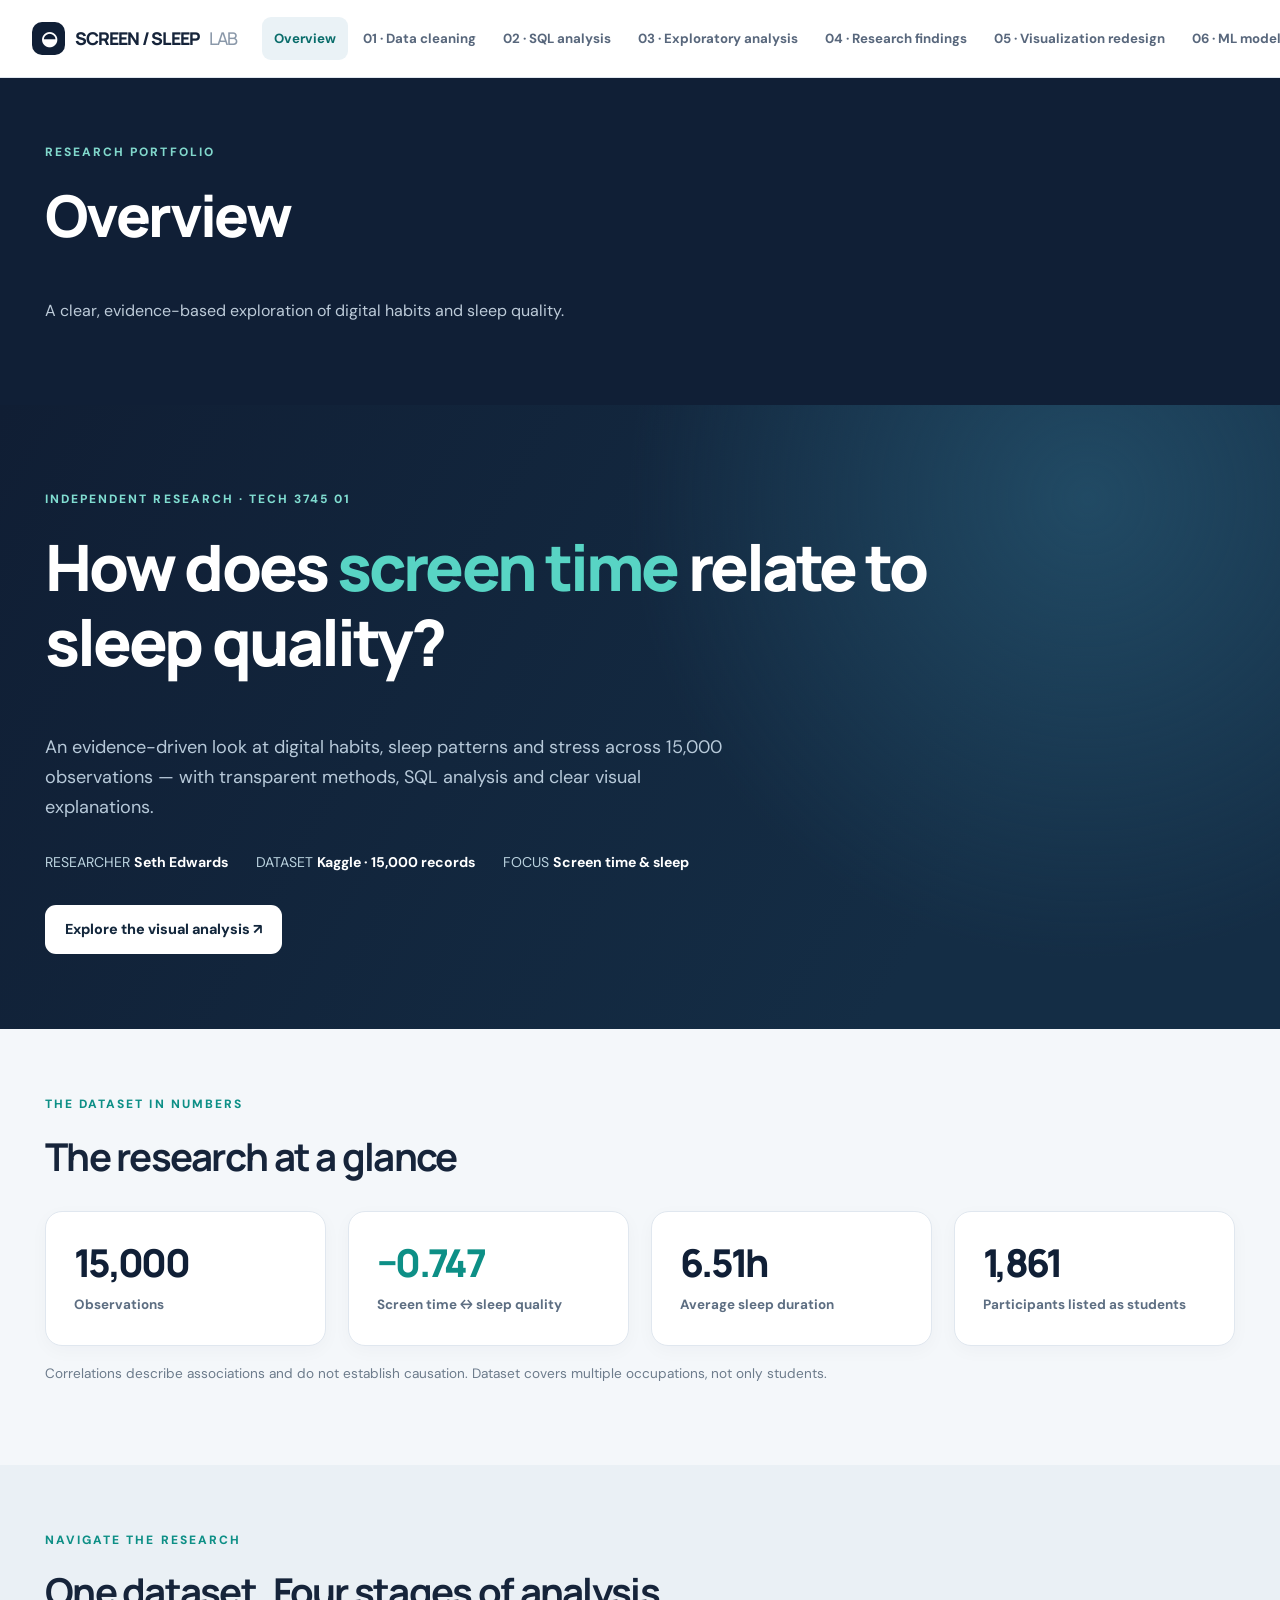
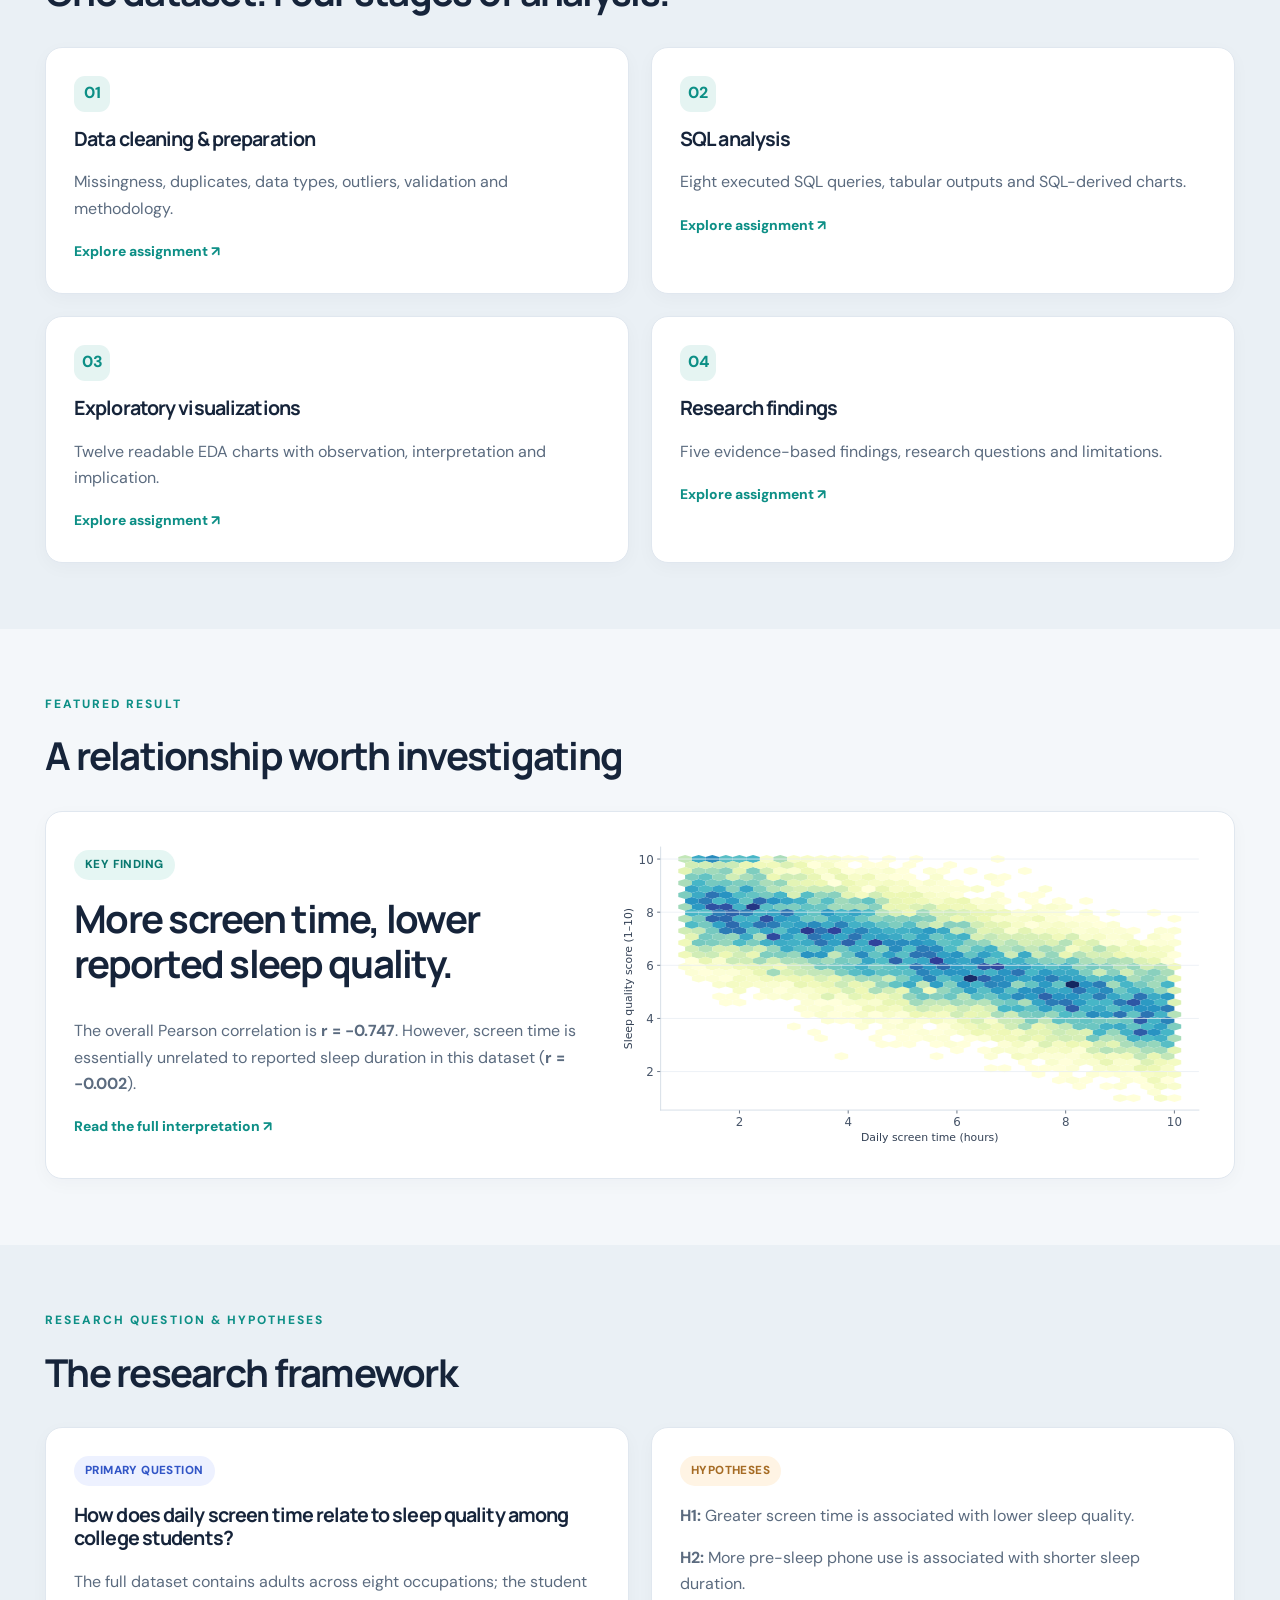
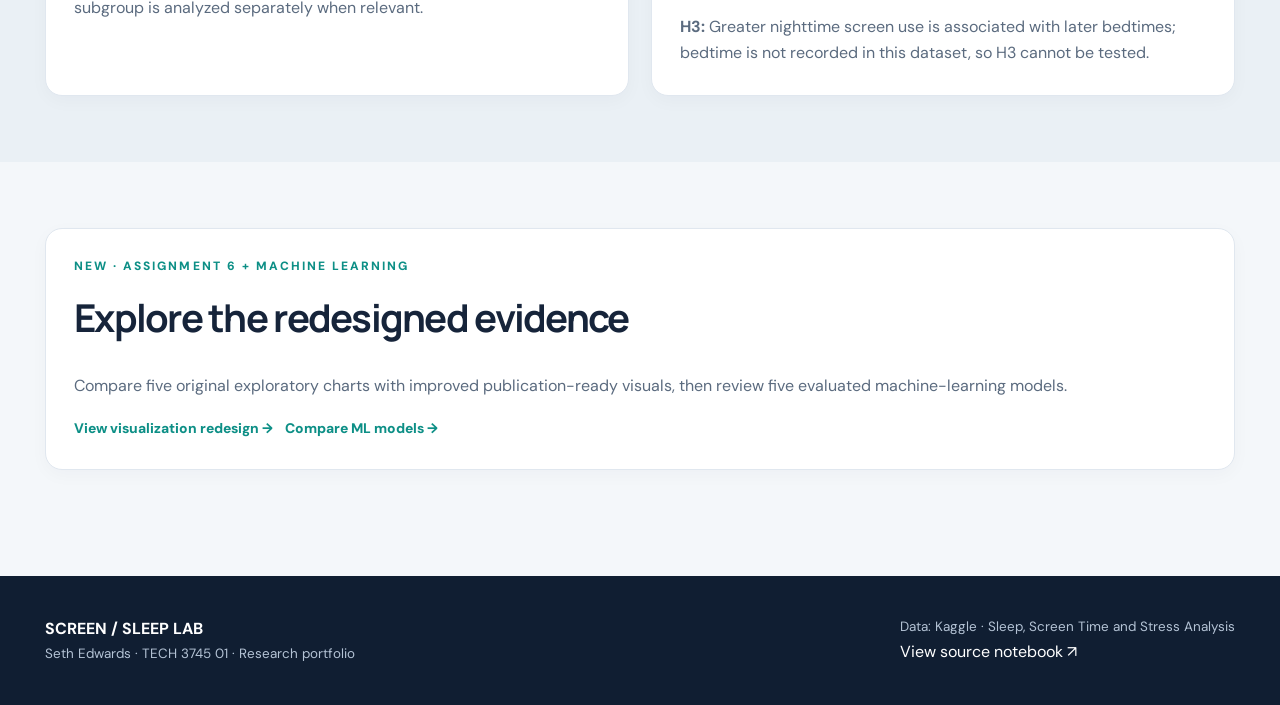
==== commit 83bf52ca: "Add files via upload" ====
--- a/index.html
+++ b/index.html
@@ -1,29 +1 @@
-<!DOCTYPE html>
-
-<html lang="en"><head><meta charset="utf-8"/><meta content="width=device-width,initial-scale=1" name="viewport"/><title>Screen Time × Sleep × Stress | Research Atlas</title><script src="https://cdn.plot.ly/plotly-2.35.2.min.js"></script><style>
-:root{color-scheme:dark;--bg:#080c16;--panel:#111827;--panel2:#151f31;--line:#27344a;--txt:#f1f5fb;--muted:#9aa9be;--cyan:#56e3dd;--violet:#b69aff}*{box-sizing:border-box}html{scroll-behavior:smooth}body{margin:0;background:var(--bg);color:var(--txt);font:15px/1.65 Inter,system-ui,-apple-system,Segoe UI,sans-serif}a{color:var(--cyan)}.shell{display:grid;grid-template-columns:252px minmax(0,1fr);min-height:100vh}.side{position:sticky;top:0;height:100vh;border-right:1px solid var(--line);background:#0c1220;padding:28px 18px;display:flex;flex-direction:column}.brand{font-size:18px;font-weight:850;line-height:1.3;padding:8px 12px 32px}.brand b{color:var(--cyan)}.side a{display:block;text-decoration:none;color:var(--muted);padding:11px 13px;border-radius:10px}.side a:hover{background:var(--panel2);color:white}.side small{margin-top:auto;color:var(--muted);padding:10px}.main{min-width:0}.wrap{max-width:1700px;margin:auto;padding:36px 46px}.hero{padding:52px 0 36px;border-bottom:1px solid var(--line);background:radial-gradient(ellipse at 85% 0%,#203052 0%,transparent 55%)}.eyebrow,.number{font-size:11px;font-weight:800;letter-spacing:2px;text-transform:uppercase;color:var(--cyan)}h1{font-size:clamp(36px,5vw,69px);line-height:1.09;letter-spacing:-2.5px;max-width:880px;margin:18px 0}h1 em{font-style:normal;color:var(--cyan)}.lead{font-size:18px;color:#b6c3d5;max-width:730px}.meta{display:flex;gap:12px;flex-wrap:wrap;margin-top:26px}.pill{border:1px solid #35516a;border-radius:40px;padding:7px 15px;color:#c9d5e3;font-size:12px}.section-title{font-size:29px;letter-spacing:-.7px;margin:0 0 10px}.sub{color:var(--muted);max-width:820px;margin:0 0 24px}.stats{display:grid;grid-template-columns:repeat(4,minmax(0,1fr));gap:14px;margin-top:34px}.stat,.panel,.viz{border:1px solid var(--line);border-radius:16px;background:var(--panel)}.stat{padding:22px}.stat strong{display:block;font-size:29px;letter-spacing:-1px}.stat span{color:var(--muted);font-size:12px}.content{padding-top:48px;padding-bottom:70px}.block{margin-bottom:65px;scroll-margin-top:20px}.panel{padding:25px;margin-top:14px}.panel p{color:#b9c6d8}.viz-grid{display:grid;grid-template-columns:minmax(0,1fr);gap:30px}.viz{padding:30px;min-width:0;overflow:visible}.viz-head{display:flex;justify-content:space-between}.kind{font-size:11px;background:#263049;color:#b9c7ff;border-radius:20px;padding:3px 10px}.viz h3{font-size:19px;margin:15px 0 4px}.viz p{color:var(--muted);font-size:13px;margin:0}.plot{height:clamp(540px,66vh,760px);width:100%;margin-top:22px;min-width:0}.viz-note{border-top:1px solid var(--line);padding-top:12px!important}.resource-list{display:flex;gap:12px;flex-wrap:wrap}.resource-list a{padding:12px 15px;border:1px solid var(--line);background:var(--panel);border-radius:9px;text-decoration:none}.resource-list a:hover{border-color:var(--cyan)}.two{display:grid;grid-template-columns:1fr 1fr;gap:18px}footer{border-top:1px solid var(--line);padding:30px;color:var(--muted)}@media(max-width:1000px){.shell{display:block}.side{position:relative;height:auto;border-right:0;border-bottom:1px solid var(--line);padding:12px}.brand{padding:5px}.side nav{display:flex;overflow:auto}.side a{white-space:nowrap}.side small{display:none}.wrap{padding:26px 18px}.stats{grid-template-columns:repeat(2,1fr)}}@media(max-width:680px){.viz-grid,.two{grid-template-columns:1fr}.plot{height:480px}.stats{gap:8px}.stat{padding:14px}.stat strong{font-size:23px}}
-.present-btn{border:1px solid #56e3dd;background:#123b43;color:#e5ffff;border-radius:9px;padding:10px 16px;font-weight:700;cursor:pointer;margin-top:16px}.present-btn:hover{background:#1b5660}body.presentation .side,body.presentation .hero,body.presentation #research,body.presentation #findings,body.presentation #methods,body.presentation #resources,body.presentation footer{display:none}body.presentation .shell{display:block}body.presentation .wrap{max-width:none;padding:20px 4vw}body.presentation .block{margin:0}body.presentation .viz{min-height:90vh;margin-bottom:24px}body.presentation .plot{height:74vh}body.presentation .viz-grid{gap:28px}@media print{.side,.present-btn{display:none!important}.shell{display:block}.viz{break-inside:avoid;page-break-inside:avoid}.plot{height:650px}}
-.viz-note{font-size:16px!important;line-height:1.7!important;padding:20px 24px!important;margin-top:20px!important;border-left:4px solid #56e3dd!important;background:rgba(86,227,221,.07)!important;border-radius:10px!important;color:#d9e7f3!important}.viz-note strong{color:#75eee8}.viz-note .caution{display:block;margin-top:8px;font-size:13px;color:#a8b9cd}@media(max-width:650px){.viz-note{padding:16px!important;font-size:14px!important}}
-.sql-query{background:#131f2a;border:1px solid #334656;border-radius:16px;margin:14px 0;padding:16px 20px;color:#edf6fa}.sql-query summary{cursor:pointer;display:flex;justify-content:space-between;gap:12px;align-items:center}.sql-query summary span,.sql-meta{color:#a8bfcc;font-size:.9rem}.sql-query pre{white-space:pre-wrap;overflow-wrap:anywhere;background:#09141e;border-radius:12px;padding:18px;color:#7ce4d9;line-height:1.7}.sql-table-scroll{overflow-x:auto}.sql-query table{width:100%;border-collapse:collapse;font-size:.9rem}.sql-query th,.sql-query td{padding:12px;text-align:left;border-bottom:1px solid #304351}.sql-query th{color:#7ce4d9}.sql-note,.sql-result{background:#142631;border-left:4px solid #31c8bf;padding:18px;border-radius:9px;line-height:1.7}.sql-figure{margin:28px 0;background:#101e29;border:1px solid #344655;border-radius:18px;padding:22px}.sql-figure h3{font-size:1.3rem;color:#eaf6f8}.sql-plot{width:100%;height:650px;min-height:600px}.sql-result{font-size:1rem}.sql-meta a,.sql-query a{color:#6ae5dc}@media(max-width:700px){.sql-plot{height:540px;min-height:500px}.sql-figure{padding:12px}}
-</style><style>#required-analysis{scroll-margin-top:24px}.analysis-card{display:inline-block;vertical-align:top;width:calc(50% - 12px);min-height:185px;box-sizing:border-box;background:#101e2c;border:1px solid #294357;border-radius:16px;padding:23px;margin:0 12px 18px 0}.analysis-card h3{color:#eff9ff;font-size:1.15rem;margin:9px 0}.analysis-card p{color:#c5d7e4;line-height:1.65;font-size:1rem}.analysis-num{color:#5eead4;font-weight:750;font-size:.8rem;letter-spacing:.08em}@media(max-width:850px){.analysis-card{width:100%;margin-right:0}}@media print{.analysis-card{break-inside:avoid}}</style></head><body><div class="shell"><aside class="side"><div class="brand">RESEARCH <b>ATLAS</b><div style="font-size:11px;color:#8899b3;font-weight:500;margin-top:6px">SCREEN / SLEEP / STRESS</div></div><nav><a href="#overview">Overview</a><a href="#research">Research introduction</a><a href="#visualizations">13 visualizations</a><a href="#required-analysis">Required analysis</a><a href="#findings">Key findings</a><a href="#methods">Data &amp; methods</a><a href="#resources">Assignment resources</a></nav><small>Research project · TECH 3745 01<br/>Seth Edwards</small></aside><main class="main"><header class="hero" id="overview"><div class="wrap"><div class="eyebrow">Exploratory research dashboard / 2026</div><h1>The Relationship Between <em>Screen Time, Sleep &amp; Stress</em> in People</h1><p class="lead">An exploratory analysis of how digital screen exposure relates to sleep duration, sleep quality, and perceived stress across 15,000 records.</p><div class="meta"><span class="pill">15,000 observations</span><span class="pill">13 source variables</span><span class="pill">13 interactive visualizations</span><span class="pill">Cross-sectional dataset</span></div><div class="stats"><div class="stat"><strong>5.50 h</strong><span>Average daily screen time</span></div><div class="stat"><strong>6.51 h</strong><span>Average sleep duration</span></div><div class="stat"><strong>6.98</strong><span>Average stress score</span></div><div class="stat"><strong>+0.879</strong><span>Screen time–stress correlation</span></div></div></div></header><div class="wrap content"><section class="block" id="research"><div class="eyebrow">01 / Research introduction · Assignment requirements</div><h2 class="section-title">Research Topic, Problem &amp; Hypotheses</h2><p class="sub">An introduction to the study and the eight required components of the research proposal.</p>
-<div class="panel"><h3>1. Research topic</h3><p><strong>The Relationship Between Screen Time, Sleep, and Stress in People.</strong> This study explores patterns connecting daily device use, sleep duration, sleep quality, and perceived stress across 15,000 dataset records.</p></div>
-<div class="panel"><h3>2. Kaggle dataset search and selection</h3><p>Research source: <a href="https://www.kaggle.com/code/lukhilaksh/sleep-screen-time-and-stress-analysis/notebook" rel="noopener noreferrer" target="_blank">Sleep, Screen Time and Stress Analysis on Kaggle</a>. The website analyzes the accompanying uploaded CSV dataset (<strong>sleep_mobile_stress_dataset_15000</strong>), which contains 15,000 records and fields for screen use, sleep, stress, and related lifestyle characteristics. The linked Kaggle notebook is a research reference; the exact provenance of the uploaded CSV should be confirmed separately.</p></div>
-<div class="panel"><h3>3. Real-world problem</h3><p>Phones, computers, and other screens are part of everyday work, school, and leisure. Heavy screen use may coincide with poor sleep quality and elevated stress, but the size and direction of these relationships are not always obvious. This study examines whether people reporting different levels of screen time also report different sleep and stress outcomes.</p></div>
-<div class="panel"><h3>4. Why this problem matters</h3><p>Sleep and stress influence daily functioning, concentration, mood, and overall well-being. Understanding patterns in screen use can help people ask better questions about digital habits and guide future research into healthier routines. Because this dataset is observational, the findings identify associations rather than proving that screens cause changes in sleep or stress.</p></div>
-<div class="panel"><h3>5. Primary research question</h3><p><strong>How is daily screen time associated with sleep duration, sleep quality, and perceived stress among people represented in this dataset?</strong></p></div>
-<div class="panel"><h3>6. Research sub-questions</h3><ol><li>How does sleep quality differ across daily screen-time levels?</li><li>Is greater screen time associated with higher perceived stress?</li><li>Is daily screen time related to nightly sleep duration?</li><li>Does phone use before bedtime relate to sleep quality?</li><li>How do screen-time, sleep, and stress patterns vary by occupation or other recorded characteristics?</li></ol></div>
-<div class="panel"><h3>7. Potential variables</h3><p><strong>Main predictor:</strong> daily screen time (hours). <strong>Main outcomes:</strong> sleep duration (hours), sleep quality score, and stress level. <strong>Additional explanatory or grouping variables:</strong> phone use before sleep (minutes), age, gender, occupation, caffeine intake (cups), physical activity (minutes), daily notifications, and mental fatigue score. These are fields available in the uploaded CSV.</p></div>
-<div class="panel"><h3>8. Preliminary hypotheses</h3><p><strong>H1:</strong> People with more daily screen time will tend to report higher stress scores.</p><p><strong>H2:</strong> People with more daily screen time will tend to report lower sleep-quality scores.</p><p><strong>H3:</strong> More daily screen time will be associated with shorter nightly sleep duration. These are testable predictions, not assumed results; the analysis may support or fail to support each hypothesis.</p></div>
-</section><section class="block" id="visualizations"><div class="eyebrow">02 / Exploratory data analysis</div><h2 class="section-title">13 large research visualizations</h2><p class="sub">Eleven exploratory figures plus two additional charts derived from executed SQL queries. Each chart is full-width, presentation-ready, and includes its actual findings below.</p><button class="present-btn" id="presentationToggle" onclick="togglePresentation()">⛶ Enter presentation mode</button><div class="viz-grid"><article class="viz"><div class="viz-head"><span class="number">01 / 13</span><span class="kind">Histogram</span></div><h3>Screen time distribution</h3><p>How many hours of screen time do people report?</p><div class="plot" id="plot1"></div><p class="viz-note"><strong>Results &amp; interpretation:</strong> The typical participant reported 5.50 hours of daily screen time. Half of the records fall between 3.26 and 7.76 hours, showing that screen exposure varies substantially across the sample. <span class="caution">These are associations in observational data, not proof of cause and effect.</span></p></article><article class="viz"><div class="viz-head"><span class="number">02 / 13</span><span class="kind">Histogram</span></div><h3>Sleep duration distribution</h3><p>Distribution of nightly sleep hours.</p><div class="plot" id="plot2"></div><p class="viz-note"><strong>Results &amp; interpretation:</strong> Participants averaged 6.51 hours of sleep per night, with a median of 6.49 hours. Half reported between 5.26 and 7.79 hours, so nightly sleep duration varies considerably. <span class="caution">These are associations in observational data, not proof of cause and effect.</span></p></article><article class="viz"><div class="viz-head"><span class="number">03 / 13</span><span class="kind">Histogram</span></div><h3>Stress level distribution</h3><p>Spread of reported stress scores.</p><div class="plot" id="plot3"></div><p class="viz-note"><strong>Results &amp; interpretation:</strong> The average reported stress score was 6.98, and the median was 7.38. At least one-quarter of records reached the maximum stress score of 10, indicating a substantial concentration of high scores. <span class="caution">These are associations in observational data, not proof of cause and effect.</span></p></article><article class="viz"><div class="viz-head"><span class="number">04 / 13</span><span class="kind">Scatter plot</span></div><h3>Screen time vs. sleep quality</h3><p>Explore whether greater screen exposure aligns with sleep quality.</p><div class="plot" id="plot4"></div><p class="viz-note"><strong>Results &amp; interpretation:</strong> Higher daily screen time is strongly associated with lower sleep-quality scores (r = −0.747). In this dataset, people reporting more screen hours generally also report worse sleep quality. <span class="caution">These are associations in observational data, not proof of cause and effect.</span></p></article><article class="viz"><div class="viz-head"><span class="number">05 / 13</span><span class="kind">Scatter plot</span></div><h3>Screen time vs. stress</h3><p>Compare daily screen hours and stress levels.</p><div class="plot" id="plot5"></div><p class="viz-note"><strong>Results &amp; interpretation:</strong> Higher screen time is strongly associated with higher stress (r = +0.879). Records with the most screen exposure tend to have the highest reported stress scores. <span class="caution">These are associations in observational data, not proof of cause and effect.</span></p></article><article class="viz"><div class="viz-head"><span class="number">06 / 13</span><span class="kind">Scatter plot</span></div><h3>Sleep duration vs. stress</h3><p>Compare sleep hours with stress scores.</p><div class="plot" id="plot6"></div><p class="viz-note"><strong>Results &amp; interpretation:</strong> Sleep duration has almost no linear relationship with stress in this dataset (r = −0.005). More hours of sleep do not consistently correspond to lower stress scores here. <span class="caution">These are associations in observational data, not proof of cause and effect.</span></p></article><article class="viz"><div class="viz-head"><span class="number">07 / 13</span><span class="kind">Group comparison</span></div><h3>Sleep quality by screen-time band</h3><p>Mean sleep quality for screen-time intervals.</p><div class="plot" id="plot7"></div><p class="viz-note"><strong>Results &amp; interpretation:</strong> Average sleep quality falls from 8.17 for people reporting up to 2 screen hours per day to 4.52 for those reporting 8–10 hours—a difference of 3.65 points. <span class="caution">These are associations in observational data, not proof of cause and effect.</span></p></article><article class="viz"><div class="viz-head"><span class="number">08 / 13</span><span class="kind">Group comparison</span></div><h3>Stress by screen-time band</h3><p>Mean stress across screen-time intervals.</p><div class="plot" id="plot8"></div><p class="viz-note"><strong>Results &amp; interpretation:</strong> Average stress rises from 2.90 in the up-to-2-hour screen-time group to 9.83 in the 8–10-hour group—a difference of 6.93 points. The higher screen-time groups consistently report more stress. <span class="caution">These are associations in observational data, not proof of cause and effect.</span></p></article><article class="viz"><div class="viz-head"><span class="number">09 / 13</span><span class="kind">Bar chart</span></div><h3>Sleep duration by occupation</h3><p>Mean sleep duration by reported occupation.</p><div class="plot" id="plot9"></div><p class="viz-note"><strong>Results &amp; interpretation:</strong> Average sleep duration differs little across occupations: doctors report about 6.45 hours and teachers and designers about 6.54 hours. The difference between the highest and lowest group averages is only about 0.09 hours (roughly 5 minutes). <span class="caution">These are associations in observational data, not proof of cause and effect.</span></p></article><article class="viz"><div class="viz-head"><span class="number">10 / 13</span><span class="kind">Heatmap</span></div><h3>Correlation matrix</h3><p>Pairwise Pearson correlations across six numerical measures.</p><div class="plot" id="plot10"></div><p class="viz-note"><strong>Results &amp; interpretation:</strong> The strongest relationships include screen time with stress (r = +0.879), sleep quality with stress (r = −0.857), and screen time with sleep quality (r = −0.747). Screen time and sleep duration show almost no linear relationship (r = −0.002). <span class="caution">These are associations in observational data, not proof of cause and effect.</span></p></article><article class="viz"><div class="viz-head"><span class="number">11 / 13</span><span class="kind">Box plot</span></div><h3>Stress distribution by screen-time group</h3><p>Compare the median, variability, and outliers of stress scores across four screen-time groups.</p><div class="plot" id="plot11"></div><p class="viz-note"><strong>Results &amp; interpretation:</strong> The stress-score distribution shifts upward across screen-time groups: the median increases from 2.78 for up to 2 hours to 10.00 for 8–10 hours. The high-screen-time group is clustered near the maximum stress score. <span class="caution">These are associations in observational data, not proof of cause and effect.</span></p></article><article class="viz"><div class="viz-head"><span class="number">12 / 13</span><span class="kind">SQL result · Bar chart</span></div><h3>Figure 12 · Screen-time groups and stress</h3><div class="plot sql-plot" id="sql-chart-one"></div><p class="viz-note sql-result"><strong>Result:</strong> The highest average stress in the grouped SQL results is <strong>9.34</strong> for the <strong>High (&gt;6h)</strong> group, compared with <strong>3.42</strong> for the <strong>Low (&lt;=3h)</strong> group. This is an association, not proof of causation.</p></article><article class="viz"><div class="viz-head"><span class="number">13 / 13</span><span class="kind">SQL result · Bar chart</span></div><h3>Figure 13 · Occupation and stress</h3><div class="plot sql-plot" id="sql-chart-two"></div><p class="viz-note sql-result"><strong>Result:</strong> Among occupation groups, <strong>Student</strong> has the highest mean stress score (<strong>7.18</strong>) and <strong>Designer</strong> has the lowest (<strong>6.87</strong>). Differences are descriptive and may reflect other factors.</p></article></div></section><section class="block" id="required-analysis"><div class="eyebrow">03 / Required exploratory analysis</div><h2 class="section-title">Distributions, Differences, Relationships &amp; Data Quality</h2><p class="sub">Eight required investigations using the supplied 15,000-row dataset. The conclusions below are descriptive associations, not causal claims.</p><article class="analysis-card"><div class="analysis-num">01 / 08</div><h3>Distributions</h3><p>Daily screen time averages 5.50 hours, sleep duration averages 6.51 hours, and stress averages 6.98. Figures 1–3 show the overall spread of each variable.</p></article><article class="analysis-card"><div class="analysis-num">02 / 08</div><h3>Group differences</h3><p>People with more than 6 screen hours average 9.34 stress points, compared with 3.42 for those at 3 hours or less. Figures 7–9 and 12–13 compare groups.</p></article><article class="analysis-card"><div class="analysis-num">03 / 08</div><h3>Relationships</h3><p>Higher screen exposure is associated with worse sleep quality and higher stress. Figures 4–6 compare individual observations; the relationships do not establish which factor causes another.</p></article><article class="analysis-card"><div class="analysis-num">04 / 08</div><h3>Correlations</h3><p>Pearson r for screen time and stress is +0.879; for screen time and sleep quality it is -0.747; for screen time and sleep duration it is -0.002. See Figure 10.</p></article><article class="analysis-card"><div class="analysis-num">05 / 08</div><h3>Trends</h3><p>Average stress rises and average sleep quality falls across increasing screen-time bands (Figures 7, 8 and 12). The data has no date or timestamp column, so a genuine time-series trend cannot be established.</p></article><article class="analysis-card"><div class="analysis-num">06 / 08</div><h3>Outliers</h3><p>Using the 1.5×IQR rule, flagged values are: screen time 0, sleep duration 0, sleep quality 9, stress 0, and mental fatigue 0. Figure 11 illustrates stress spread and potential extremes; outliers are not automatically errors.</p></article><article class="analysis-card"><div class="analysis-num">07 / 08</div><h3>Missing-data patterns</h3><p>The source CSV has 0 missing cells across 15,000 rows and 13 columns. There are no observed missing-data patterns in this file.</p></article><article class="analysis-card"><div class="analysis-num">08 / 08</div><h3>Potential anomalies</h3><p>The source has 0 exact duplicate rows. Stress reaches its recorded maximum of 10; 3,875 records sit at that ceiling, which may compress differences among highly stressed participants. This is a measurement limitation, not evidence of invalid data.</p></article><p class="sub" style="margin-top:20px">Method note: Quartiles and IQR outlier counts use the raw supplied CSV. The dataset is cross-sectional, so these analyses describe associations rather than changes over calendar time.</p></section><section class="block" id="findings"><div class="eyebrow">03 / Insights</div><h2 class="section-title">What the dataset suggests</h2><div class="two"><div class="panel"><h3>Screen time &amp; stress</h3><p>Pearson r = <b>+0.879</b>: a strong positive linear association in these records.</p></div><div class="panel"><h3>Screen time &amp; sleep quality</h3><p>Pearson r = <b>-0.747</b>: a strong negative linear association in these records.</p></div><div class="panel"><h3>Screen time &amp; sleep duration</h3><p>Pearson r = <b>-0.002</b>: little evidence of a linear association.</p></div><div class="panel"><h3>Important limitation</h3><p>These are observational, cross-sectional records. Correlation does not prove that screen time causes stress or poorer sleep.</p></div></div></section><section class="block" id="methods"><div class="eyebrow">04 / Methodology</div><h2 class="section-title">Dataset and preparation</h2><div class="panel"><p><b>Source:</b> uploaded Sleep, Mobile &amp; Stress dataset (15,000 rows, 13 columns). Distributions, group averages and Pearson correlations were calculated from the uploaded CSV. The source has no dates, so a time-series chart would be misleading.</p><p>Cleaning documentation, the prepared CSV, SQLite database, and eight SQL query outputs from the earlier assignment remain included in this website package. The data's sampling method and measurement validity were not independently verified.</p></div></section><section class="block" id="sql-analysis"><div class="eyebrow">03 / SQL analysis</div><h2 class="section-title">SQL Queries &amp; Findings</h2><p class="sub">Eight executable SQLite queries run against the cleaned dataset. Expand each query to see the exact SQL and returned values. Download the complete SQL script, database, or individual query results below.</p><div class="sql-note"><strong>Required SQL demonstrated:</strong> SELECT · FROM · WHERE · ORDER BY · GROUP BY · HAVING · JOIN. The SQLite database contains <code>sleep_data</code> and an <code>occupation_lookup</code> table for a genuine relational join.</div><details class="sql-query"><summary><strong>01. Basic selection</strong><span>Show SQL + results</span></summary><pre><code>SELECT user_id, daily_screen_time_hours, sleep_duration_hours, stress_level FROM sleep_data LIMIT 10;</code></pre><div class="sql-table-scroll"><table><thead><tr><th>User Id</th><th>Daily Screen Time Hours</th><th>Sleep Duration Hours</th><th>Stress Level</th></tr></thead><tbody><tr><td>1</td><td>3.26</td><td>5.31</td><td>3.49</td></tr><tr><td>2</td><td>1.85</td><td>7.36</td><td>3.01</td></tr><tr><td>3</td><td>3.04</td><td>4.5</td><td>5.03</td></tr><tr><td>4</td><td>9.0</td><td>6.68</td><td>10.0</td></tr><tr><td>5</td><td>3.52</td><td>7.57</td><td>6.71</td></tr><tr><td>6</td><td>7.26</td><td>7.79</td><td>10.0</td></tr><tr><td>7</td><td>4.56</td><td>6.81</td><td>5.38</td></tr><tr><td>8</td><td>3.36</td><td>6.5</td><td>3.48</td></tr><tr><td>9</td><td>2.3</td><td>7.57</td><td>3.46</td></tr><tr><td>10</td><td>9.75</td><td>4.73</td><td>10.0</td></tr></tbody></table></div><p class="sql-meta">10 returned rows shown (up to 10). <a download="" href="data/01_basic_selection.csv">Download full query output CSV ↗</a></p></details><details class="sql-query"><summary><strong>02. Filtering</strong><span>Show SQL + results</span></summary><pre><code>SELECT user_id, daily_screen_time_hours, stress_level FROM sleep_data WHERE daily_screen_time_hours &gt; 6 LIMIT 10;</code></pre><div class="sql-table-scroll"><table><thead><tr><th>User Id</th><th>Daily Screen Time Hours</th><th>Stress Level</th></tr></thead><tbody><tr><td>4</td><td>9.0</td><td>10.0</td></tr><tr><td>6</td><td>7.26</td><td>10.0</td></tr><tr><td>10</td><td>9.75</td><td>10.0</td></tr><tr><td>18</td><td>8.05</td><td>6.99</td></tr><tr><td>25</td><td>7.55</td><td>8.95</td></tr><tr><td>28</td><td>6.38</td><td>7.26</td></tr><tr><td>29</td><td>8.1</td><td>9.62</td></tr><tr><td>33</td><td>9.43</td><td>10.0</td></tr><tr><td>34</td><td>6.2</td><td>5.59</td></tr><tr><td>37</td><td>7.53</td><td>8.33</td></tr></tbody></table></div><p class="sql-meta">10 returned rows shown (up to 10). <a download="" href="data/02_filtering.csv">Download full query output CSV ↗</a></p></details><details class="sql-query"><summary><strong>03. Multiple conditions</strong><span>Show SQL + results</span></summary><pre><code>SELECT user_id, daily_screen_time_hours, sleep_duration_hours, stress_level FROM sleep_data WHERE daily_screen_time_hours &gt; 6 AND sleep_duration_hours &lt; 7 LIMIT 10;</code></pre><div class="sql-table-scroll"><table><thead><tr><th>User Id</th><th>Daily Screen Time Hours</th><th>Sleep Duration Hours</th><th>Stress Level</th></tr></thead><tbody><tr><td>4</td><td>9.0</td><td>6.68</td><td>10.0</td></tr><tr><td>10</td><td>9.75</td><td>4.73</td><td>10.0</td></tr><tr><td>25</td><td>7.55</td><td>4.89</td><td>8.95</td></tr><tr><td>37</td><td>7.53</td><td>4.33</td><td>8.33</td></tr><tr><td>45</td><td>6.55</td><td>4.25</td><td>6.51</td></tr><tr><td>49</td><td>9.16</td><td>4.77</td><td>10.0</td></tr><tr><td>53</td><td>7.05</td><td>4.21</td><td>9.74</td></tr><tr><td>56</td><td>9.96</td><td>6.25</td><td>10.0</td></tr><tr><td>64</td><td>9.94</td><td>4.8</td><td>10.0</td></tr><tr><td>69</td><td>7.44</td><td>5.68</td><td>9.92</td></tr></tbody></table></div><p class="sql-meta">10 returned rows shown (up to 10). <a download="" href="data/03_multiple_conditions.csv">Download full query output CSV ↗</a></p></details><details class="sql-query"><summary><strong>04. Sorting</strong><span>Show SQL + results</span></summary><pre><code>SELECT user_id, daily_screen_time_hours, stress_level FROM sleep_data ORDER BY daily_screen_time_hours DESC LIMIT 10;</code></pre><div class="sql-table-scroll"><table><thead><tr><th>User Id</th><th>Daily Screen Time Hours</th><th>Stress Level</th></tr></thead><tbody><tr><td>920</td><td>10.0</td><td>10.0</td></tr><tr><td>2328</td><td>10.0</td><td>10.0</td></tr><tr><td>10102</td><td>10.0</td><td>10.0</td></tr><tr><td>13996</td><td>10.0</td><td>10.0</td></tr><tr><td>14170</td><td>10.0</td><td>10.0</td></tr><tr><td>1858</td><td>9.99</td><td>10.0</td></tr><tr><td>2016</td><td>9.99</td><td>10.0</td></tr><tr><td>5258</td><td>9.99</td><td>10.0</td></tr><tr><td>5916</td><td>9.99</td><td>10.0</td></tr><tr><td>5925</td><td>9.99</td><td>10.0</td></tr></tbody></table></div><p class="sql-meta">10 returned rows shown (up to 10). <a download="" href="data/04_sorting.csv">Download full query output CSV ↗</a></p></details><details class="sql-query"><summary><strong>05. Aggregation</strong><span>Show SQL + results</span></summary><pre><code>SELECT COUNT(*) AS participants, ROUND(AVG(daily_screen_time_hours),2) AS avg_screen_time, ROUND(AVG(sleep_duration_hours),2) AS avg_sleep, ROUND(AVG(stress_level),2) AS avg_stress FROM sleep_data;</code></pre><div class="sql-table-scroll"><table><thead><tr><th>Participants</th><th>Avg Screen Time</th><th>Avg Sleep</th><th>Avg Stress</th></tr></thead><tbody><tr><td>15000</td><td>5.5</td><td>6.51</td><td>6.98</td></tr></tbody></table></div><p class="sql-meta">1 returned rows shown (up to 10). <a download="" href="data/05_aggregation.csv">Download full query output CSV ↗</a></p></details><details class="sql-query"><summary><strong>06. GROUP BY comparison</strong><span>Show SQL + results</span></summary><pre><code>SELECT screen_time_group, COUNT(*) AS participants, ROUND(AVG(sleep_quality_score),2) AS avg_sleep_quality, ROUND(AVG(stress_level),2) AS avg_stress FROM sleep_data GROUP BY screen_time_group ORDER BY AVG(daily_screen_time_hours);</code></pre><div class="sql-table-scroll"><table><thead><tr><th>Screen Time Group</th><th>Participants</th><th>Avg Sleep Quality</th><th>Avg Stress</th></tr></thead><tbody><tr><td>Low (&lt;=3h)</td><td>3348</td><td>7.96</td><td>3.42</td></tr><tr><td>Moderate (3-6h)</td><td>5037</td><td>6.74</td><td>6.25</td></tr><tr><td>High (&gt;6h)</td><td>6615</td><td>5.0</td><td>9.34</td></tr></tbody></table></div><p class="sql-meta">3 returned rows shown (up to 10). <a download="" href="data/06_group_comparison.csv">Download full query output CSV ↗</a></p></details><details class="sql-query"><summary><strong>07. HAVING group filter</strong><span>Show SQL + results</span></summary><pre><code>SELECT occupation, COUNT(*) AS participants, ROUND(AVG(daily_screen_time_hours),2) AS avg_screen_time FROM sleep_data GROUP BY occupation HAVING COUNT(*) &gt;= 30 ORDER BY avg_screen_time DESC;</code></pre><div class="sql-table-scroll"><table><thead><tr><th>Occupation</th><th>Participants</th><th>Avg Screen Time</th></tr></thead><tbody><tr><td>Student</td><td>1861</td><td>5.63</td></tr><tr><td>Software Engineer</td><td>1917</td><td>5.55</td></tr><tr><td>Manager</td><td>1962</td><td>5.54</td></tr><tr><td>Doctor</td><td>1922</td><td>5.49</td></tr><tr><td>Teacher</td><td>1797</td><td>5.47</td></tr><tr><td>Researcher</td><td>1837</td><td>5.46</td></tr><tr><td>Designer</td><td>1813</td><td>5.45</td></tr><tr><td>Freelancer</td><td>1891</td><td>5.41</td></tr></tbody></table></div><p class="sql-meta">8 returned rows shown (up to 10). <a download="" href="data/07_having.csv">Download full query output CSV ↗</a></p></details><details class="sql-query"><summary><strong>08. JOIN occupation lookup</strong><span>Show SQL + results</span></summary><pre><code>SELECT o.occupation_label AS occupation, COUNT(*) AS participants, ROUND(AVG(s.stress_level),2) AS avg_stress FROM sleep_data s JOIN occupation_lookup o ON s.occupation = o.occupation GROUP BY o.occupation_label ORDER BY avg_stress DESC;</code></pre><div class="sql-table-scroll"><table><thead><tr><th>Occupation</th><th>Participants</th><th>Avg Stress</th></tr></thead><tbody><tr><td>Student</td><td>1861</td><td>7.18</td></tr><tr><td>Manager</td><td>1962</td><td>7.06</td></tr><tr><td>Software Engineer</td><td>1917</td><td>7.02</td></tr><tr><td>Doctor</td><td>1922</td><td>6.97</td></tr><tr><td>Researcher</td><td>1837</td><td>6.92</td></tr><tr><td>Teacher</td><td>1797</td><td>6.9</td></tr><tr><td>Freelancer</td><td>1891</td><td>6.9</td></tr><tr><td>Designer</td><td>1813</td><td>6.87</td></tr></tbody></table></div><p class="sql-meta">8 returned rows shown (up to 10). <a download="" href="data/08_join.csv">Download full query output CSV ↗</a></p></details><h3 class="section-title" style="font-size:1.55rem;margin-top:44px">SQL → Visualizations (Figures 12–13 above)</h3><p class="sub">The two charts produced from SQL Queries 06 and 08 are included with Figures 1–13 in the Visualizations section above.</p><p class="sql-meta">SQL queries and results are included in <a href="data/sql_queries.sql">sql_queries.sql</a> and the CSV files in the data folder.</p><a href="#visualizations">View all 13 figures ↑</a></section><section class="block" id="resources"><div class="eyebrow">05 / Downloads</div><h2 class="section-title">Research files &amp; earlier assignments</h2><p class="sub">Keep the supporting evidence and previous assignment sections accessible without crowding the redesigned dashboard.</p><div class="resource-list"><a download="" href="data/source_dataset.csv">Original dataset ↗</a><a download="" href="data/cleaned_dataset.csv">Cleaned dataset ↗</a><a href="data/cleaning_report.txt">Cleaning report ↗</a><a href="data/sql_queries.sql">SQL queries ↗</a><a download="" href="data/research.db">SQLite database ↗</a><a href="original_assignment_website.html">Previous assignment website ↗</a></div></section></div><footer><div class="wrap">Seth Edwards · TECH 3745 01 · Screen Time, Sleep &amp; Stress Research</div></footer></main></div><script>
-const charts=[["Screen time distribution","Histogram","How many hours of screen time do people report?","hist",{"x":[1.188,1.562,1.938,2.312,2.688,3.062,3.438,3.812,4.188,4.562,4.938,5.312,5.688,6.062,6.438,6.812,7.188,7.562,7.938,8.312,8.688,9.062,9.438,9.812],"y":[576,651,657,611,644,594,646,598,646,612,610,665,659,627,618,607,605,594,648,603,645,570,686,628]},"Daily screen time (hours)","Respondents"],["Sleep duration distribution","Histogram","Distribution of nightly sleep hours.","hist",{"x":[4.104,4.312,4.521,4.729,4.938,5.146,5.354,5.562,5.771,5.979,6.188,6.396,6.604,6.812,7.021,7.229,7.438,7.646,7.854,8.062,8.271,8.479,8.688,8.896],"y":[615,644,609,601,653,592,644,641,637,634,639,599,609,615,593,621,581,581,634,685,630,630,667,646]},"Sleep duration (hours)","Respondents"],["Stress level distribution","Histogram","Spread of reported stress scores.","hist",{"x":[1.188,1.562,1.938,2.312,2.688,3.062,3.438,3.812,4.188,4.562,4.938,5.312,5.688,6.062,6.438,6.812,7.188,7.562,7.938,8.312,8.688,9.062,9.438,9.812],"y":[388,175,250,279,351,366,452,459,500,514,529,527,528,541,555,496,582,501,522,529,569,539,479,4369]},"Stress score","Respondents"],["Screen time vs. sleep quality","Scatter plot","Explore whether greater screen exposure aligns with sleep quality.","scatter",{"x":[4.49,3.29,8.88,2.92,9.59,8.9,7.55,9.53,3.57,2.08,9.47,1.9,4.08,6.88,5.64,8.95,2.25,6.5,4.72,6.54,6.52,3.31,7.06,7.25,5.56,4.19,9.31,7.24,9.18,8.51,2.63,9.64,5.83,7.08,3.3,1.09,4.58,9.65,9.94,7.27,8.69,4.44,2.83,8.91,4.0,4.78,7.37,2.44,9.1,7.51,2.91,2.99,2.1,6.2,5.18,7.53,2.92,3.82,8.74,2.6,4.18,4.33,6.26,9.87,9.87,4.4,4.52,1.47,5.59,1.85,3.58,4.0,6.95,6.58,5.86,6.61,5.36,3.48,2.78,7.24,1.54,9.01,9.53,1.65,4.41,4.1,7.16,9.39,4.64,4.11,7.26,9.99,2.89,9.51,7.36,8.63,7.52,2.64,5.09,3.44,5.67,2.87,6.01,3.34,1.36,2.68,6.56,2.2,2.59,5.2,7.99,6.13,9.61,5.75,8.2,2.51,9.34,6.35,9.36,5.61,6.84,8.64,9.01,4.6,6.84,8.71,1.8,3.5,8.22,8.45,6.14,3.11,7.89,8.19,8.14,8.52,7.55,8.85,6.3,5.8,5.08,2.92,6.99,1.09,7.29,7.03,8.54,9.34,1.56,6.07,8.2,2.39,4.75,4.01,6.79,7.86,3.8,5.49,9.28,6.48,3.25,6.04,1.14,8.28,2.1,4.22,7.49,6.92,7.13,7.83,4.39,6.67,5.58,4.89,2.92,3.63,4.03,8.93,1.41,9.11,1.19,2.65,5.73,2.22,7.82,6.51,5.65,5.66,1.68,4.47,8.92,2.39,2.86,9.0,2.99,5.11,1.05,5.6,8.27,5.57,9.21,4.36,8.85,4.13,1.37,3.56,7.92,1.35,8.95,6.44,9.84,4.37,9.39,6.51,6.85,8.82,2.8,6.18,6.17,1.07,6.55,1.88,8.28,5.46,1.79,1.85,2.02,9.73,8.92,1.07,3.42,2.4,5.89,8.67,5.92,3.72,2.86,2.82,3.3,2.83,9.67,1.19,5.4,8.22,3.63,1.64,8.0,9.39,3.34,1.43,2.96,9.79,4.55,2.22,4.06,6.02,3.51,9.85,1.9,5.39,9.18,9.67,8.13,1.47,1.97,4.04,2.28,1.99,2.67,9.22,1.68,6.56,5.61,8.13,2.69,9.03,1.24,4.87,4.44,8.2,2.41,9.72,6.24,3.54,5.26,9.94,3.73,1.16,1.44,8.47,8.86,4.98,4.63,2.06,3.2,1.94,6.67,1.29,8.31,4.69,8.7,4.92,5.86,3.68,9.37,3.74,6.06,6.78,1.2,3.39,5.98,2.8,5.76,9.13,8.95,6.81,3.76,8.66,6.99,9.22,4.62,7.26,7.75,8.17,4.82,6.39,7.97,3.83,1.59,3.41,3.96,3.1,8.71,7.32,3.23,2.37,5.66,5.62,4.44,6.42,6.27,9.64,7.46,5.53,1.79,2.85,6.5,5.38,3.81,6.76,1.23,2.82,1.69,6.29,2.83,4.0,9.93,2.16,1.63,6.62,3.96,3.16,7.74,3.62,5.9,7.43,5.75,8.96,4.62,6.46,2.11,1.73,3.09,1.41,3.78,1.62,6.02,3.65,9.41,5.55,1.32,4.53,8.14,1.38,8.51,5.11,9.92,8.17,5.54,7.62,5.37,7.43,6.32,6.79,5.0,5.32,8.21,2.92,4.07,4.72,2.41,7.54,1.7,4.37,2.22,2.93,6.84,3.74,9.54,9.35,1.54,7.21,9.45,1.02,8.47,5.43,7.89,6.58,9.94,2.97,8.26,1.3,8.55,9.1,5.74,8.5,9.16,7.29,6.9,3.36,9.27,2.08,8.46,2.21,1.9,4.62,5.57,5.16,4.5,2.43,1.39,9.89,2.16,1.62,3.17,3.91,1.85,6.18,7.24,7.27,2.62,9.88,9.96,2.35,9.92,2.21,6.38,3.95,8.8,1.45,9.24,1.66,4.62,6.13,3.95,8.14,6.72,4.71,5.72,1.01,7.51,8.68,1.88,2.86,5.9,9.59,5.56,8.41,6.88,1.63,9.93,1.08,5.17,7.54,7.68,5.1,5.39,1.58,9.68,3.07,4.55,2.21,9.48,6.77,5.16,4.74,5.07,8.35,2.5,4.22,2.67,9.32,1.89,3.21,4.0,8.86,7.46,5.14,9.36,9.58,1.53,5.64,1.58,4.38,7.44,3.54,8.28,4.49,4.13,6.73,7.6,7.08,8.37,5.85,1.51,8.34,4.97,6.92,5.3,2.81,4.71,8.97,5.2,5.59,9.88,6.95,9.42,7.69,9.06,2.58,2.22,3.03,6.95,3.14,6.96,6.65,6.6,4.65,3.85,1.62,6.13,3.55,8.73,2.07,4.05,7.09,8.41,4.22,7.67,7.22,1.14,2.12,8.94,9.01,4.94,2.16,5.0,7.02,1.99,4.04,9.59,5.51,2.22,1.21,1.62,8.81,3.43,1.44,1.02,2.52,7.86,1.07,3.36,3.0,3.35,7.28,3.48,2.17,8.79,2.51,6.19,7.36,9.19,4.84,4.79,9.45,6.38,3.15,5.49,6.64,3.79,8.09,9.12,5.33,8.42,5.39,3.72,3.35,3.37,6.06,5.88,2.55,6.1,7.9,9.21,4.33,2.82,1.8,1.76,4.08,8.13,7.23,2.53,1.85,3.37,5.4,1.67,5.19,1.02,9.07,9.27,3.6,8.03,1.48,8.67,4.17,8.44,9.15,8.63,9.34,6.85,5.69,7.69,4.17,1.7,7.34,1.15,6.03,7.96,9.45,3.21,8.02,9.34,6.3,8.07,2.73,5.56,3.01,9.93,9.8,7.49,3.64,6.44,4.82,7.17,9.84,8.4,3.65,5.58,9.48,1.13,3.66,8.09,6.37,1.01,6.46,4.9,6.32,4.47,4.06,2.96,5.39,1.76,7.89,1.42,5.28,2.01,8.85,8.3,2.79,2.7,6.07,3.27,9.14,4.37,6.75,4.19,8.44,4.41,4.79,4.79,4.08,8.07,7.48,7.48,2.1,6.31,3.6,6.45,6.13,7.49,9.37,1.96,7.38,4.94,9.61,4.55,9.58,1.23,9.7,2.04,2.59,3.48,2.84,7.96,3.44,8.78,6.91,3.26,7.8,9.35,5.69,3.63,6.31,4.55,4.24,5.67,2.94,1.47,3.75,2.9,4.42,8.39,2.58,1.06,3.27,9.79,2.63,7.0,3.14,4.79,4.51,8.71,6.24,1.63,6.41,4.51,8.7,3.46,5.29,6.52,8.48,2.08,3.15,2.82,6.44,6.32,4.7,5.06,9.3,8.69,6.42,7.11,9.83,7.14,9.42,2.04,5.49,7.89,2.78,8.12,6.05,7.57,9.66,6.86,1.85,7.22,2.1,8.98,3.0,5.75,5.25,8.54,4.28,2.06,3.13,6.81,5.43,4.53,7.41,1.77,1.98,6.07,9.87,1.0,5.42,6.71,7.94,9.25,3.54,2.58,6.51,5.55,8.85,6.91,9.08,2.87,1.17,6.4,9.4,1.54,5.42,7.66,2.13,7.93,9.45,2.65,6.88,7.45,9.71,6.17,5.07,5.92,4.97,3.49,6.38,9.37,5.55,5.72,6.13,9.2,4.02,3.17,5.35,2.08,5.81,1.55,2.39,1.94,3.27,7.75,7.8,5.43,8.46,5.08,7.59,6.19,9.6,3.98,3.07,9.53,6.01,3.51,5.95,5.95,6.44,3.08,1.23,7.64,1.36,1.42,4.51,4.49,3.47,5.85,4.65,2.79,1.85,7.93,7.83,2.21,5.18,7.93,6.97,7.41,5.94,5.75,8.07,5.9,7.25,5.67,2.2,2.46,5.93,7.63,6.59,1.5,2.3,7.2,6.31,3.78,1.58,3.91,1.02,3.68,8.05,4.96,4.47,1.48,4.67,2.09,9.43,4.72,7.44,1.45,6.0,6.28,4.68,2.76,8.32,7.43,6.69,5.95,6.42,4.66,1.83,5.94,3.47,3.7,2.63,3.59,8.04,9.95,3.54,1.27,3.03,3.9,9.21,9.2,2.34,4.13,7.33,1.14,6.49,9.2,6.93,6.33,4.35,8.57,6.67,1.11,2.16,5.92,1.78,9.87,9.88,1.78,7.97,8.24,5.64,7.88,3.16,5.5,6.71,1.74,9.07,7.15,5.84,8.59,9.89,1.56,2.7,7.94,4.46,8.81,3.56,6.54,5.05,9.67,6.13,8.66,3.85,9.98,1.69,7.62,6.04,7.53,8.74,2.44,3.66,1.6,5.77,3.67,1.1,5.58,1.44,5.91,3.91,4.5,3.14,2.08,3.65,3.2,6.76,2.89,6.16,7.25,7.13,9.17,3.61,5.88,6.16,2.1,5.59,4.55,6.54,9.76,8.36,7.13,9.05,9.36,6.28,2.53,5.49,2.69,6.55,7.12,2.28,1.92,8.2,3.32,1.91,8.05,7.19,1.95,6.01,7.13,6.17,3.81,5.28,7.0,4.92,2.36,5.07,4.35,9.18,2.76,9.73,9.63,6.84,7.46,8.99,5.05,7.02,7.84,9.23,9.94,6.72,4.51,9.35,5.7,6.2,7.75,9.72,1.51,3.69,8.15,5.89,4.6,5.99,1.41,4.52,1.46,4.2,5.2,3.72,2.11,6.64,6.62,6.18,2.82,3.8,1.56,3.86,3.92,6.08,6.04,5.97,5.68,7.59,3.52,3.14,9.24,2.68,7.71,4.21,8.7,5.22,6.07,5.56,9.77,5.37,8.25,4.37,2.3,1.37,7.77,8.92,6.37,1.28,3.46,8.66,6.03,7.26,3.54,8.7,4.13,3.03,3.17,4.59,3.57,6.04,2.01,5.14,9.69,2.97,3.19,4.78,2.9,6.86,2.55,2.07,8.81,9.98,5.76,3.96,5.78,1.23,4.26,4.27,1.4,8.31,6.86,8.97,6.66,7.58,7.98,9.52,1.15,4.49,4.6,9.06,1.3,4.37,2.14,8.56,7.99,3.51,5.64,3.16,6.54,2.89,7.02,3.36,6.37,2.56,6.78,2.13,7.62,2.43,9.32,4.96,3.18,2.63,5.69,1.2,9.41,5.21,1.97,2.72,5.29,2.67,5.81,5.53,3.71,5.94,6.63,3.81,9.53,7.8,3.55,2.5,4.42,7.66,7.34,9.7,5.59,2.39,9.7,3.08,7.54,3.41,8.58,3.71,3.52,1.5,2.22,7.99,5.87,6.29,2.6,9.0,8.54,6.1,2.03,5.65,3.58,2.6,7.15,1.31,5.23,7.7,8.04,8.54,8.83,9.02,3.0,3.5,4.61,3.86,7.98,4.04,6.89,2.07,8.95,5.88,3.32,9.94,5.92,9.56,1.36,5.84,7.65,8.47,6.04,7.42,1.04,2.32,5.81,7.9,6.94,4.71,9.21,3.15,7.36,1.12,8.56,3.35,1.27,9.4,7.55,2.56,7.55,6.0,2.41,6.6,8.07,4.4,4.79,8.53,6.63,4.02,3.64,3.48,7.39,8.37,2.83,4.88,3.04,9.54,2.2,9.15,2.18,5.65,7.52,1.35,6.04,6.67,8.48,3.02,8.54,8.72,2.52,5.09,6.04,6.65,2.13,2.67,7.51,5.24,2.6,5.59,8.65,8.98,5.69,6.39,6.85,8.67,6.88,1.67,5.25,7.66,7.39,6.84,7.52,1.49,2.34,7.61,5.77,4.61,9.97,4.65,6.73,4.53,6.71,6.42,2.78,8.33,6.76,3.12,1.05,8.93,6.68,5.32,6.49,2.1,5.19,1.29,9.84,8.83,9.16,6.46,7.88,4.82,1.97,2.0,7.15,9.83,4.14,9.83,9.73,2.34,1.65,2.04,8.43,7.4,2.73,2.16,8.6,7.59,5.49,5.51,4.26,4.03,3.15,7.12,5.54,8.78,3.95,2.58,9.16,6.25,4.89,1.38,10.0,3.88,1.61,5.16,9.5,2.59,5.57,5.65,3.22,2.58,4.8,2.93,1.47,5.53,2.65,1.01,4.57,2.82,7.49,7.69,7.46,6.13,1.66,3.7,6.84,9.5,9.55,9.71,5.34,2.46,4.7,8.84,6.23,4.06,3.85,4.7,6.8,6.98,3.03,7.74,5.23,5.33,1.78,5.96,2.21,8.9,9.49,1.06,9.4,2.59,5.81,8.1,7.59,4.46,9.88,8.24,7.31,4.65,2.98,2.21,4.75,6.19,2.14,8.04,7.59,5.83,2.46,9.54,4.73,2.15,9.25,5.5,7.82,4.86,3.23,9.0,7.43,7.23,6.46,1.7,9.72,5.24,1.49,2.64,3.19,5.64,9.52,2.43,6.2,8.06,2.74,2.84,1.85,9.52,7.26,1.68,9.22,1.42,8.92,3.13,9.26,7.99,1.7,9.59,4.57,9.61,9.6,3.27,3.27,3.04,2.23,1.3,1.55,1.17,1.28,6.92,2.98,8.84,3.17,3.83,3.01,2.87,6.4,2.46,4.87,9.74,1.64,9.0,7.99,6.58,1.26,1.09,4.83,9.8,5.93,2.65,7.24,3.59,6.52,4.07,9.99,2.92,9.2,5.21,8.85,3.24,5.09,5.36,7.45,8.14,5.63,6.45,9.3,7.24,9.36,8.86,4.39,4.78,1.88,5.35,9.67,5.84,1.62,1.76,6.87,2.5,1.5,9.98,2.19,9.72,7.92,2.79,4.71,8.74,8.62,1.06,9.3,4.25,8.98,6.58,2.75,8.96,3.89,3.86,7.31,1.02,6.8,5.25,1.81,2.43,8.09,6.99,4.16,8.75,3.25,6.17,4.14,6.22,8.86,4.39,5.14,3.1,8.4,9.53,3.14,7.6,5.88,3.83,2.13,9.13,9.32,2.68,6.59,8.4,5.42,8.71,4.26,1.76,8.25,6.11,5.51,9.58,4.34,2.7,6.87,2.04,6.66,2.63,5.35,4.95,5.44,8.52,2.9,5.86,3.24,4.78,6.8,5.83,9.18,9.8,9.47,2.92,6.08,5.84,8.21,7.55,8.67,7.34,3.16,4.76,9.45,3.18,1.62,3.12,7.32,8.37,6.33,2.73,2.63,5.41,9.62,8.39,4.0,5.85,4.72,7.74,6.04,1.29,8.8,4.0,1.83,4.78,8.51,3.66,8.74,9.47,8.22,2.59,5.65,7.95,6.79,9.47,9.45,9.59,6.02,6.9,1.64,5.45,9.76,6.41,5.4,6.27,9.0,7.83,8.99,1.51,2.99,7.53,5.7,4.11,2.88,8.44,7.81,2.52,6.72,7.19,5.5,9.19,4.98,9.23,2.37,2.04,1.57,4.24,7.68,1.54,8.19,1.79,1.92,5.83,1.27,6.17,2.24,5.13,8.78,6.15,5.95,9.54,6.91,3.7,7.06,4.68,9.18,4.0,3.29,7.63,8.79,2.33,3.72,8.36,2.04,5.57,1.38,2.86,3.68,1.76,5.42,3.06,1.78,7.41,3.47,4.54,2.49,8.13,1.15,8.82,3.32,7.84,2.99,2.36,7.3,2.44,1.17,1.78,6.89,7.6,7.85,2.99,3.16,8.84,6.63,4.66,2.09,1.21,8.06,8.52,9.58,7.83,2.64,8.87,1.35,5.57,7.0,8.6,2.02,3.48,4.69,4.79,3.62,5.77,1.39,3.74,3.1,2.46,9.15,2.27,3.76,1.85,5.57,1.88,7.63,7.05,4.82,1.92,1.68,7.25,7.68,8.53,4.12,7.15,1.47,7.15,2.92,1.19,3.53,3.33,9.12,1.59,2.54,3.0,1.4,4.95,4.91,8.34,8.44,4.05],"y":[8.18,6.94,4.11,6.9,3.74,4.46,3.14,5.97,5.41,8.46,3.56,8.32,7.96,6.4,5.62,4.2,9.48,6.3,7.45,2.76,5.77,8.64,5.32,5.64,6.51,7.63,5.47,4.67,5.13,3.23,8.33,4.62,8.07,7.43,6.7,7.48,5.82,2.76,3.42,5.1,4.98,7.98,7.62,3.51,7.96,5.0,5.66,9.44,4.71,5.47,6.97,8.36,7.54,7.98,6.48,4.24,6.56,8.31,3.64,6.59,7.12,7.6,5.05,5.86,6.85,7.17,5.17,6.33,4.92,9.69,7.39,8.51,5.4,5.61,5.6,6.84,7.71,8.13,7.2,4.33,7.48,5.09,5.5,6.29,8.25,5.06,4.91,4.55,6.19,6.38,7.61,4.9,6.85,4.62,2.43,4.05,4.95,7.75,6.51,8.31,5.56,8.47,2.91,6.78,7.74,8.65,5.03,7.74,5.48,5.91,5.29,6.4,3.89,6.34,5.48,8.37,2.68,6.66,4.79,6.25,7.58,6.48,4.7,5.16,5.96,4.35,7.27,7.15,5.18,5.43,5.56,9.0,4.29,3.51,4.05,4.59,6.84,5.71,4.7,5.67,6.76,10.0,7.56,6.03,4.78,6.98,7.35,3.16,8.51,6.51,3.84,9.32,5.36,7.8,6.02,5.78,7.1,7.42,3.83,6.17,6.12,3.09,7.98,4.77,8.25,6.29,4.88,5.68,6.51,6.02,7.22,6.93,7.1,5.56,5.65,7.83,7.34,4.66,8.12,5.24,8.91,7.07,7.56,8.42,6.59,6.65,5.26,5.36,9.56,9.25,4.65,5.23,4.9,4.72,6.12,5.08,9.62,7.38,5.26,8.26,5.22,7.52,4.18,7.93,9.19,7.07,4.07,8.42,6.08,7.63,4.99,7.06,2.56,5.63,6.14,4.52,7.9,5.4,3.84,7.51,2.53,8.46,6.92,4.36,7.54,9.02,9.15,4.44,6.4,6.87,7.17,8.37,6.23,4.17,6.38,5.73,8.17,7.35,5.51,10.0,3.76,6.9,5.93,4.24,6.17,8.93,5.44,3.52,7.1,8.26,5.17,3.94,5.79,9.02,5.54,6.83,8.7,3.65,7.91,4.74,4.72,3.5,5.32,7.79,7.45,8.52,7.04,8.65,6.41,3.76,7.96,4.74,5.88,3.34,7.78,4.02,10.0,5.6,5.63,5.35,8.31,6.31,6.35,7.75,6.53,5.71,7.2,7.63,6.68,4.28,4.73,6.95,5.82,10.0,7.34,6.84,4.66,8.46,5.71,6.39,5.1,6.39,5.84,5.87,4.98,5.72,6.01,4.74,9.1,5.83,5.29,7.24,5.95,4.64,3.89,4.88,6.66,4.8,6.01,5.95,5.4,4.31,3.07,6.05,5.73,4.03,5.22,4.77,10.0,6.35,8.66,7.04,5.64,7.39,7.97,10.0,6.73,5.04,7.65,8.1,5.38,4.54,6.1,7.31,7.38,6.81,7.24,6.68,6.02,5.61,8.19,9.23,7.43,5.87,6.3,6.93,3.87,8.65,7.35,5.97,7.68,8.07,5.75,7.76,5.52,6.07,4.95,4.22,6.29,5.36,9.45,6.42,7.97,7.8,7.58,9.88,5.25,5.72,3.58,5.79,7.38,8.06,3.23,5.52,6.13,7.61,2.93,5.14,7.07,4.56,6.83,5.02,7.53,4.78,7.45,4.98,6.09,6.73,6.9,6.0,8.42,4.03,9.56,5.66,8.11,8.95,7.22,7.27,3.28,4.61,7.95,5.65,4.91,9.12,3.37,6.27,3.91,5.91,3.42,6.36,5.03,6.16,4.49,4.5,6.71,3.91,2.87,4.74,6.4,7.3,4.07,9.2,6.89,7.14,9.45,8.8,7.88,5.75,6.44,8.83,8.19,5.04,8.04,7.85,7.21,6.73,8.97,5.85,3.7,6.32,5.49,2.72,4.03,7.05,3.2,7.13,6.22,8.06,3.7,8.12,4.41,6.77,7.11,6.73,8.44,5.65,5.59,6.85,6.37,8.65,4.05,5.42,7.54,7.0,7.7,3.92,7.13,4.92,5.29,7.98,4.96,10.0,8.06,4.47,5.57,5.97,5.75,10.0,6.62,7.63,7.35,8.28,4.27,5.09,4.89,7.14,5.57,5.68,8.25,5.77,6.12,5.72,8.47,7.24,5.16,4.7,5.08,5.2,3.28,3.04,8.73,6.74,7.15,7.35,4.85,6.34,3.79,6.82,7.94,7.21,6.25,5.05,4.59,8.89,8.56,5.72,6.66,5.02,4.92,7.15,6.88,3.79,5.64,4.01,2.78,3.55,2.94,2.92,5.86,7.53,6.45,7.37,5.14,7.69,4.33,3.26,8.0,7.13,7.74,9.96,7.22,4.05,5.76,7.68,9.13,5.46,3.2,6.44,4.2,7.45,8.36,5.16,5.41,4.23,9.14,8.94,7.59,7.44,5.26,6.03,4.11,9.33,8.96,8.54,8.51,5.64,7.32,10.0,6.54,9.0,3.18,7.77,6.11,8.35,6.85,7.14,6.56,8.63,3.13,9.2,4.7,5.08,5.48,6.38,6.52,4.22,6.23,8.74,5.46,5.65,7.71,3.52,5.52,5.85,4.15,8.22,7.05,5.2,7.0,4.84,5.36,6.77,6.4,7.19,2.81,8.07,7.94,8.24,8.37,7.5,4.5,3.62,9.04,7.31,7.09,6.91,8.43,6.82,8.92,4.4,4.16,8.65,5.83,8.63,6.74,6.91,3.3,3.94,4.29,5.21,4.72,6.56,5.67,7.96,8.25,3.82,7.72,5.51,3.36,4.01,7.09,4.46,4.37,5.49,4.59,8.85,5.92,7.99,5.16,4.1,4.5,7.05,3.53,7.15,4.92,3.18,5.73,7.91,6.49,4.74,6.46,7.6,5.05,5.07,8.61,5.75,5.56,5.18,6.82,6.85,3.75,6.05,8.05,5.71,9.53,6.81,6.86,4.36,5.21,6.61,6.98,5.45,4.67,5.03,7.34,7.39,7.61,5.66,6.55,3.74,6.53,8.18,5.89,2.98,5.05,8.26,6.73,7.27,5.24,4.78,3.21,6.09,8.22,4.68,5.05,4.98,5.45,6.37,9.68,1.49,6.66,7.55,8.54,7.27,7.62,6.79,4.76,6.86,9.64,5.21,3.43,5.38,6.84,3.91,6.8,9.91,5.83,6.33,9.11,7.95,9.41,7.9,6.01,10.0,7.61,6.06,3.78,6.76,6.74,5.76,6.14,7.83,3.75,8.32,6.85,6.84,6.04,3.47,6.48,5.96,6.8,4.62,7.2,6.22,6.65,6.31,4.01,5.19,5.41,4.37,2.75,4.84,6.22,5.73,4.19,2.43,8.14,4.95,4.51,7.41,4.48,4.19,6.3,5.48,4.19,6.79,3.4,9.02,5.83,7.39,7.33,5.79,6.47,4.52,6.8,8.49,5.09,7.43,6.87,6.19,7.46,7.55,6.22,3.26,8.09,6.17,6.05,4.77,3.79,6.96,7.06,5.56,4.06,5.96,5.94,5.22,7.04,8.22,6.4,4.85,8.03,4.64,3.31,8.04,4.09,4.26,8.74,5.31,4.57,3.42,4.64,4.27,4.63,8.75,8.2,4.89,3.28,4.68,5.53,6.74,3.36,6.06,6.92,7.22,9.74,6.17,8.34,7.39,6.17,8.02,4.94,6.38,7.93,4.36,3.73,4.53,4.98,3.82,6.07,6.91,3.29,7.1,5.62,6.08,7.01,4.42,8.66,6.91,3.7,8.08,8.45,8.15,7.58,5.4,5.64,6.06,8.79,5.28,4.22,4.87,9.52,6.27,6.86,7.8,6.28,7.53,6.18,5.17,5.36,4.09,6.46,7.88,8.34,7.34,5.62,5.92,7.22,7.28,5.08,4.26,6.85,8.9,6.08,7.39,7.03,4.43,6.55,8.03,8.96,6.14,8.54,4.78,6.05,3.2,8.06,8.47,6.02,7.95,9.08,4.7,4.7,5.31,6.54,4.22,6.37,6.44,8.18,7.06,8.18,7.26,7.2,4.56,3.22,7.15,7.48,8.17,7.43,4.21,3.46,5.79,7.22,5.27,8.1,7.54,4.01,5.25,4.95,8.37,5.56,8.5,9.07,6.99,5.89,7.13,4.84,3.92,7.84,3.84,5.13,6.95,3.65,8.5,6.31,4.35,6.8,5.41,6.21,7.25,2.72,6.22,6.94,6.85,5.35,4.97,6.42,6.86,6.0,7.78,3.15,7.88,4.53,6.25,5.08,9.91,6.08,5.65,5.73,4.71,7.69,4.92,6.47,5.19,6.6,7.89,6.81,8.79,5.04,7.01,7.93,7.46,10.0,6.28,8.53,7.4,6.44,4.75,4.92,4.97,3.48,6.34,3.0,5.14,6.38,5.8,7.02,5.0,3.58,3.95,6.77,4.44,4.82,4.09,9.08,4.75,7.66,5.55,5.9,9.68,6.04,4.42,8.19,6.42,5.34,5.79,7.06,7.53,5.91,5.3,6.54,4.6,5.55,6.94,6.37,7.03,8.37,4.52,9.11,4.77,5.53,5.44,4.62,5.88,6.31,5.67,5.66,3.42,4.41,7.09,8.11,3.24,6.4,5.64,4.45,5.85,10.0,7.32,6.3,5.7,7.21,5.77,10.0,4.79,7.72,7.52,6.14,7.61,6.62,6.0,6.13,5.58,10.0,8.95,6.46,6.64,7.2,5.63,6.49,6.44,5.48,6.6,8.14,7.39,5.43,7.65,6.3,4.99,5.61,6.35,8.36,5.41,5.24,7.67,4.86,5.86,8.05,7.16,6.61,3.94,6.75,8.98,5.95,5.93,3.81,6.17,6.92,5.12,6.45,7.16,8.17,6.63,8.52,5.3,10.0,8.25,3.59,6.82,8.14,7.81,6.83,3.79,7.78,7.38,3.44,7.22,4.61,7.31,5.98,9.26,8.37,7.01,8.98,4.67,6.48,4.54,6.85,6.03,6.77,5.77,8.41,7.14,7.69,2.93,6.51,6.81,7.31,3.45,4.78,5.11,5.56,6.28,6.91,8.06,7.05,8.73,6.78,9.66,6.27,10.0,6.54,7.39,4.35,8.34,8.98,7.17,6.6,8.08,3.54,4.73,7.08,7.61,8.76,7.13,7.58,6.91,4.87,3.99,6.2,8.03,3.91,6.05,8.34,8.19,5.82,4.64,6.71,4.65,5.86,9.34,7.22,7.66,7.15,7.14,7.35,5.81,6.78,8.8,8.25,5.42,5.82,5.4,7.4,6.19,3.31,5.32,7.42,6.61,7.57,7.41,4.85,9.06,5.09,6.66,4.39,4.12,3.99,5.45,5.95,7.6,5.72,6.69,6.14,8.71,6.2,5.74,5.4,4.81,8.18,4.61,6.61,4.99,7.62,6.85,4.77,2.92,5.31,5.66,9.96,10.0,6.16,5.33,4.14,6.99,3.34,6.7,6.34,8.04,2.88,8.36,8.29,2.39,4.95,7.38,4.09,4.45,6.79,6.41,3.92,8.14,6.75,5.28,3.8,7.05,6.14,5.03,6.22,3.46,6.94,6.52,7.46,2.17,7.58,2.83,8.27,6.52,4.77,8.09,6.83,5.64,4.16,9.37,5.01,5.22,7.79,6.76,5.18,5.49,6.2,8.51,3.46,4.66,6.17,7.68,3.62,4.59,6.74,6.31,4.95,2.57,7.84,8.88,6.16,5.71,5.52,4.63,5.27,6.24,8.79,5.21,4.85,8.34,5.84,7.33,4.18,5.24,5.0,6.4,9.86,5.15,4.12,7.06,6.31,3.32,4.36,5.39,5.42,9.46,5.01,8.24,5.17,6.26,1.69,5.73,4.85,5.26,7.97,4.71,6.11,4.72,6.75,3.1,4.6,6.12,8.32,6.24,7.76,4.63,8.62,8.23,4.83,7.11,6.5,6.92,5.63,7.78,6.94,3.84,4.79,4.0,7.31,7.99,3.18,5.83,4.69,9.02,4.0,6.38,8.87,7.31,3.26,6.99,5.84,8.14,6.61,7.6,6.2,6.92,6.85,4.84,7.38,9.64,5.1,8.11,2.07,5.66,6.31,5.35,7.74,7.11,5.76,4.0,3.06,2.9,6.02,8.02,5.7,3.31,5.12,6.33,5.3,6.74,4.51,4.52,8.6,6.81,6.87,6.65,7.61,5.38,9.17,3.91,4.0,8.52,4.66,7.59,4.55,4.43,5.7,7.62,4.08,2.49,6.06,7.46,7.74,9.89,6.16,5.41,8.46,4.53,5.55,5.24,9.88,2.18,6.83,7.07,4.05,8.26,5.58,7.17,6.46,5.53,5.29,7.41,4.69,9.68,2.4,6.01,7.66,8.41,8.15,4.66,3.11,9.28,6.17,6.87,8.34,7.73,5.22,4.01,3.85,8.3,4.69,9.02,5.46,5.37,3.66,5.0,8.22,3.13,8.53,4.5,4.93,6.09,6.0,6.05,8.52,8.42,7.95,8.06,8.75,5.45,6.68,4.97,8.3,6.39,7.92,7.53,6.8,9.37,8.52,2.6,9.51,6.15,5.16,5.8,8.03,6.86,4.75,1.0,5.62,8.53,5.93,7.24,4.12,5.63,3.04,7.06,6.55,7.33,4.85,6.93,6.73,7.77,4.05,3.68,4.96,5.68,4.01,4.06,3.88,2.48,5.99,6.66,8.93,4.76,2.73,5.63,8.88,8.69,5.39,6.49,8.57,4.96,8.95,2.48,6.06,8.15,5.79,5.2,5.42,9.8,2.63,7.76,4.19,4.94,8.46,2.83,7.45,5.72,6.25,7.17,5.45,4.65,7.99,6.86,5.25,3.23,7.43,2.42,7.63,6.07,5.96,4.53,2.82,6.38,6.3,6.65,3.36,2.3,5.92,6.47,5.97,5.71,7.46,2.5,5.16,7.08,6.32,5.65,6.17,6.07,8.35,7.67,3.1,5.12,6.0,4.38,7.48,7.89,6.28,8.84,4.62,8.89,6.84,6.82,5.82,4.49,6.38,3.96,9.46,6.81,4.43,7.58,5.87,5.43,5.18,7.32,7.56,7.54,5.02,3.89,5.57,5.89,7.37,7.03,4.36,7.32,7.8,5.98,5.46,4.84,6.16,7.86,10.0,5.88,3.08,5.01,5.54,5.8,8.25,5.41,4.8,9.8,3.65,7.65,7.31,7.47,3.91,8.22,4.43,4.68,6.37,8.17,5.69,6.67,5.59,2.44,4.74,2.59,7.29,4.07,8.17,4.23,2.12,4.7,6.39,8.28,5.58,5.57,5.6,9.0,7.69,7.68,6.73,5.6,8.28,5.15,5.04,8.5,5.94,5.07,6.5,4.49,5.27,4.63,7.36,8.64,7.45,7.29,5.88,9.47,5.05,6.93,8.51,6.82,7.73,4.97,6.97,5.13,6.54,5.22,7.33,4.46,7.87,6.33,4.86,5.66,3.9,5.89,9.28,5.15,5.72,7.74,6.54,4.54,8.59,6.16,8.06,7.58,8.88,6.92,7.67,5.97,7.73,5.58,8.3,8.05,7.49,4.01,7.13,6.72,6.74,2.44,7.57,7.65,6.02,8.25,7.77,8.08,4.12,4.35,5.7,8.6,7.56,2.32,6.05,7.2,6.83,9.08,5.32,4.72,5.35,5.33,7.14,4.83,9.45,6.11,3.77,6.0,7.42,8.67,7.58,7.56,6.83,5.83,8.41,7.23,8.56,6.42,5.97,8.42,9.88,9.51,6.08,8.39,5.22,5.81,6.75,9.29,7.93,5.16,4.71,4.19,8.72,3.42,8.54,5.01,6.65,10.0,5.08,5.85,3.73,9.79,7.98,5.99,6.34,6.9,7.15,5.84,6.22,7.78]},"Screen time (hours)","Sleep quality score"],["Screen time vs. stress","Scatter plot","Compare daily screen hours and stress levels.","scatter",{"x":[4.49,3.29,8.88,2.92,9.59,8.9,7.55,9.53,3.57,2.08,9.47,1.9,4.08,6.88,5.64,8.95,2.25,6.5,4.72,6.54,6.52,3.31,7.06,7.25,5.56,4.19,9.31,7.24,9.18,8.51,2.63,9.64,5.83,7.08,3.3,1.09,4.58,9.65,9.94,7.27,8.69,4.44,2.83,8.91,4.0,4.78,7.37,2.44,9.1,7.51,2.91,2.99,2.1,6.2,5.18,7.53,2.92,3.82,8.74,2.6,4.18,4.33,6.26,9.87,9.87,4.4,4.52,1.47,5.59,1.85,3.58,4.0,6.95,6.58,5.86,6.61,5.36,3.48,2.78,7.24,1.54,9.01,9.53,1.65,4.41,4.1,7.16,9.39,4.64,4.11,7.26,9.99,2.89,9.51,7.36,8.63,7.52,2.64,5.09,3.44,5.67,2.87,6.01,3.34,1.36,2.68,6.56,2.2,2.59,5.2,7.99,6.13,9.61,5.75,8.2,2.51,9.34,6.35,9.36,5.61,6.84,8.64,9.01,4.6,6.84,8.71,1.8,3.5,8.22,8.45,6.14,3.11,7.89,8.19,8.14,8.52,7.55,8.85,6.3,5.8,5.08,2.92,6.99,1.09,7.29,7.03,8.54,9.34,1.56,6.07,8.2,2.39,4.75,4.01,6.79,7.86,3.8,5.49,9.28,6.48,3.25,6.04,1.14,8.28,2.1,4.22,7.49,6.92,7.13,7.83,4.39,6.67,5.58,4.89,2.92,3.63,4.03,8.93,1.41,9.11,1.19,2.65,5.73,2.22,7.82,6.51,5.65,5.66,1.68,4.47,8.92,2.39,2.86,9.0,2.99,5.11,1.05,5.6,8.27,5.57,9.21,4.36,8.85,4.13,1.37,3.56,7.92,1.35,8.95,6.44,9.84,4.37,9.39,6.51,6.85,8.82,2.8,6.18,6.17,1.07,6.55,1.88,8.28,5.46,1.79,1.85,2.02,9.73,8.92,1.07,3.42,2.4,5.89,8.67,5.92,3.72,2.86,2.82,3.3,2.83,9.67,1.19,5.4,8.22,3.63,1.64,8.0,9.39,3.34,1.43,2.96,9.79,4.55,2.22,4.06,6.02,3.51,9.85,1.9,5.39,9.18,9.67,8.13,1.47,1.97,4.04,2.28,1.99,2.67,9.22,1.68,6.56,5.61,8.13,2.69,9.03,1.24,4.87,4.44,8.2,2.41,9.72,6.24,3.54,5.26,9.94,3.73,1.16,1.44,8.47,8.86,4.98,4.63,2.06,3.2,1.94,6.67,1.29,8.31,4.69,8.7,4.92,5.86,3.68,9.37,3.74,6.06,6.78,1.2,3.39,5.98,2.8,5.76,9.13,8.95,6.81,3.76,8.66,6.99,9.22,4.62,7.26,7.75,8.17,4.82,6.39,7.97,3.83,1.59,3.41,3.96,3.1,8.71,7.32,3.23,2.37,5.66,5.62,4.44,6.42,6.27,9.64,7.46,5.53,1.79,2.85,6.5,5.38,3.81,6.76,1.23,2.82,1.69,6.29,2.83,4.0,9.93,2.16,1.63,6.62,3.96,3.16,7.74,3.62,5.9,7.43,5.75,8.96,4.62,6.46,2.11,1.73,3.09,1.41,3.78,1.62,6.02,3.65,9.41,5.55,1.32,4.53,8.14,1.38,8.51,5.11,9.92,8.17,5.54,7.62,5.37,7.43,6.32,6.79,5.0,5.32,8.21,2.92,4.07,4.72,2.41,7.54,1.7,4.37,2.22,2.93,6.84,3.74,9.54,9.35,1.54,7.21,9.45,1.02,8.47,5.43,7.89,6.58,9.94,2.97,8.26,1.3,8.55,9.1,5.74,8.5,9.16,7.29,6.9,3.36,9.27,2.08,8.46,2.21,1.9,4.62,5.57,5.16,4.5,2.43,1.39,9.89,2.16,1.62,3.17,3.91,1.85,6.18,7.24,7.27,2.62,9.88,9.96,2.35,9.92,2.21,6.38,3.95,8.8,1.45,9.24,1.66,4.62,6.13,3.95,8.14,6.72,4.71,5.72,1.01,7.51,8.68,1.88,2.86,5.9,9.59,5.56,8.41,6.88,1.63,9.93,1.08,5.17,7.54,7.68,5.1,5.39,1.58,9.68,3.07,4.55,2.21,9.48,6.77,5.16,4.74,5.07,8.35,2.5,4.22,2.67,9.32,1.89,3.21,4.0,8.86,7.46,5.14,9.36,9.58,1.53,5.64,1.58,4.38,7.44,3.54,8.28,4.49,4.13,6.73,7.6,7.08,8.37,5.85,1.51,8.34,4.97,6.92,5.3,2.81,4.71,8.97,5.2,5.59,9.88,6.95,9.42,7.69,9.06,2.58,2.22,3.03,6.95,3.14,6.96,6.65,6.6,4.65,3.85,1.62,6.13,3.55,8.73,2.07,4.05,7.09,8.41,4.22,7.67,7.22,1.14,2.12,8.94,9.01,4.94,2.16,5.0,7.02,1.99,4.04,9.59,5.51,2.22,1.21,1.62,8.81,3.43,1.44,1.02,2.52,7.86,1.07,3.36,3.0,3.35,7.28,3.48,2.17,8.79,2.51,6.19,7.36,9.19,4.84,4.79,9.45,6.38,3.15,5.49,6.64,3.79,8.09,9.12,5.33,8.42,5.39,3.72,3.35,3.37,6.06,5.88,2.55,6.1,7.9,9.21,4.33,2.82,1.8,1.76,4.08,8.13,7.23,2.53,1.85,3.37,5.4,1.67,5.19,1.02,9.07,9.27,3.6,8.03,1.48,8.67,4.17,8.44,9.15,8.63,9.34,6.85,5.69,7.69,4.17,1.7,7.34,1.15,6.03,7.96,9.45,3.21,8.02,9.34,6.3,8.07,2.73,5.56,3.01,9.93,9.8,7.49,3.64,6.44,4.82,7.17,9.84,8.4,3.65,5.58,9.48,1.13,3.66,8.09,6.37,1.01,6.46,4.9,6.32,4.47,4.06,2.96,5.39,1.76,7.89,1.42,5.28,2.01,8.85,8.3,2.79,2.7,6.07,3.27,9.14,4.37,6.75,4.19,8.44,4.41,4.79,4.79,4.08,8.07,7.48,7.48,2.1,6.31,3.6,6.45,6.13,7.49,9.37,1.96,7.38,4.94,9.61,4.55,9.58,1.23,9.7,2.04,2.59,3.48,2.84,7.96,3.44,8.78,6.91,3.26,7.8,9.35,5.69,3.63,6.31,4.55,4.24,5.67,2.94,1.47,3.75,2.9,4.42,8.39,2.58,1.06,3.27,9.79,2.63,7.0,3.14,4.79,4.51,8.71,6.24,1.63,6.41,4.51,8.7,3.46,5.29,6.52,8.48,2.08,3.15,2.82,6.44,6.32,4.7,5.06,9.3,8.69,6.42,7.11,9.83,7.14,9.42,2.04,5.49,7.89,2.78,8.12,6.05,7.57,9.66,6.86,1.85,7.22,2.1,8.98,3.0,5.75,5.25,8.54,4.28,2.06,3.13,6.81,5.43,4.53,7.41,1.77,1.98,6.07,9.87,1.0,5.42,6.71,7.94,9.25,3.54,2.58,6.51,5.55,8.85,6.91,9.08,2.87,1.17,6.4,9.4,1.54,5.42,7.66,2.13,7.93,9.45,2.65,6.88,7.45,9.71,6.17,5.07,5.92,4.97,3.49,6.38,9.37,5.55,5.72,6.13,9.2,4.02,3.17,5.35,2.08,5.81,1.55,2.39,1.94,3.27,7.75,7.8,5.43,8.46,5.08,7.59,6.19,9.6,3.98,3.07,9.53,6.01,3.51,5.95,5.95,6.44,3.08,1.23,7.64,1.36,1.42,4.51,4.49,3.47,5.85,4.65,2.79,1.85,7.93,7.83,2.21,5.18,7.93,6.97,7.41,5.94,5.75,8.07,5.9,7.25,5.67,2.2,2.46,5.93,7.63,6.59,1.5,2.3,7.2,6.31,3.78,1.58,3.91,1.02,3.68,8.05,4.96,4.47,1.48,4.67,2.09,9.43,4.72,7.44,1.45,6.0,6.28,4.68,2.76,8.32,7.43,6.69,5.95,6.42,4.66,1.83,5.94,3.47,3.7,2.63,3.59,8.04,9.95,3.54,1.27,3.03,3.9,9.21,9.2,2.34,4.13,7.33,1.14,6.49,9.2,6.93,6.33,4.35,8.57,6.67,1.11,2.16,5.92,1.78,9.87,9.88,1.78,7.97,8.24,5.64,7.88,3.16,5.5,6.71,1.74,9.07,7.15,5.84,8.59,9.89,1.56,2.7,7.94,4.46,8.81,3.56,6.54,5.05,9.67,6.13,8.66,3.85,9.98,1.69,7.62,6.04,7.53,8.74,2.44,3.66,1.6,5.77,3.67,1.1,5.58,1.44,5.91,3.91,4.5,3.14,2.08,3.65,3.2,6.76,2.89,6.16,7.25,7.13,9.17,3.61,5.88,6.16,2.1,5.59,4.55,6.54,9.76,8.36,7.13,9.05,9.36,6.28,2.53,5.49,2.69,6.55,7.12,2.28,1.92,8.2,3.32,1.91,8.05,7.19,1.95,6.01,7.13,6.17,3.81,5.28,7.0,4.92,2.36,5.07,4.35,9.18,2.76,9.73,9.63,6.84,7.46,8.99,5.05,7.02,7.84,9.23,9.94,6.72,4.51,9.35,5.7,6.2,7.75,9.72,1.51,3.69,8.15,5.89,4.6,5.99,1.41,4.52,1.46,4.2,5.2,3.72,2.11,6.64,6.62,6.18,2.82,3.8,1.56,3.86,3.92,6.08,6.04,5.97,5.68,7.59,3.52,3.14,9.24,2.68,7.71,4.21,8.7,5.22,6.07,5.56,9.77,5.37,8.25,4.37,2.3,1.37,7.77,8.92,6.37,1.28,3.46,8.66,6.03,7.26,3.54,8.7,4.13,3.03,3.17,4.59,3.57,6.04,2.01,5.14,9.69,2.97,3.19,4.78,2.9,6.86,2.55,2.07,8.81,9.98,5.76,3.96,5.78,1.23,4.26,4.27,1.4,8.31,6.86,8.97,6.66,7.58,7.98,9.52,1.15,4.49,4.6,9.06,1.3,4.37,2.14,8.56,7.99,3.51,5.64,3.16,6.54,2.89,7.02,3.36,6.37,2.56,6.78,2.13,7.62,2.43,9.32,4.96,3.18,2.63,5.69,1.2,9.41,5.21,1.97,2.72,5.29,2.67,5.81,5.53,3.71,5.94,6.63,3.81,9.53,7.8,3.55,2.5,4.42,7.66,7.34,9.7,5.59,2.39,9.7,3.08,7.54,3.41,8.58,3.71,3.52,1.5,2.22,7.99,5.87,6.29,2.6,9.0,8.54,6.1,2.03,5.65,3.58,2.6,7.15,1.31,5.23,7.7,8.04,8.54,8.83,9.02,3.0,3.5,4.61,3.86,7.98,4.04,6.89,2.07,8.95,5.88,3.32,9.94,5.92,9.56,1.36,5.84,7.65,8.47,6.04,7.42,1.04,2.32,5.81,7.9,6.94,4.71,9.21,3.15,7.36,1.12,8.56,3.35,1.27,9.4,7.55,2.56,7.55,6.0,2.41,6.6,8.07,4.4,4.79,8.53,6.63,4.02,3.64,3.48,7.39,8.37,2.83,4.88,3.04,9.54,2.2,9.15,2.18,5.65,7.52,1.35,6.04,6.67,8.48,3.02,8.54,8.72,2.52,5.09,6.04,6.65,2.13,2.67,7.51,5.24,2.6,5.59,8.65,8.98,5.69,6.39,6.85,8.67,6.88,1.67,5.25,7.66,7.39,6.84,7.52,1.49,2.34,7.61,5.77,4.61,9.97,4.65,6.73,4.53,6.71,6.42,2.78,8.33,6.76,3.12,1.05,8.93,6.68,5.32,6.49,2.1,5.19,1.29,9.84,8.83,9.16,6.46,7.88,4.82,1.97,2.0,7.15,9.83,4.14,9.83,9.73,2.34,1.65,2.04,8.43,7.4,2.73,2.16,8.6,7.59,5.49,5.51,4.26,4.03,3.15,7.12,5.54,8.78,3.95,2.58,9.16,6.25,4.89,1.38,10.0,3.88,1.61,5.16,9.5,2.59,5.57,5.65,3.22,2.58,4.8,2.93,1.47,5.53,2.65,1.01,4.57,2.82,7.49,7.69,7.46,6.13,1.66,3.7,6.84,9.5,9.55,9.71,5.34,2.46,4.7,8.84,6.23,4.06,3.85,4.7,6.8,6.98,3.03,7.74,5.23,5.33,1.78,5.96,2.21,8.9,9.49,1.06,9.4,2.59,5.81,8.1,7.59,4.46,9.88,8.24,7.31,4.65,2.98,2.21,4.75,6.19,2.14,8.04,7.59,5.83,2.46,9.54,4.73,2.15,9.25,5.5,7.82,4.86,3.23,9.0,7.43,7.23,6.46,1.7,9.72,5.24,1.49,2.64,3.19,5.64,9.52,2.43,6.2,8.06,2.74,2.84,1.85,9.52,7.26,1.68,9.22,1.42,8.92,3.13,9.26,7.99,1.7,9.59,4.57,9.61,9.6,3.27,3.27,3.04,2.23,1.3,1.55,1.17,1.28,6.92,2.98,8.84,3.17,3.83,3.01,2.87,6.4,2.46,4.87,9.74,1.64,9.0,7.99,6.58,1.26,1.09,4.83,9.8,5.93,2.65,7.24,3.59,6.52,4.07,9.99,2.92,9.2,5.21,8.85,3.24,5.09,5.36,7.45,8.14,5.63,6.45,9.3,7.24,9.36,8.86,4.39,4.78,1.88,5.35,9.67,5.84,1.62,1.76,6.87,2.5,1.5,9.98,2.19,9.72,7.92,2.79,4.71,8.74,8.62,1.06,9.3,4.25,8.98,6.58,2.75,8.96,3.89,3.86,7.31,1.02,6.8,5.25,1.81,2.43,8.09,6.99,4.16,8.75,3.25,6.17,4.14,6.22,8.86,4.39,5.14,3.1,8.4,9.53,3.14,7.6,5.88,3.83,2.13,9.13,9.32,2.68,6.59,8.4,5.42,8.71,4.26,1.76,8.25,6.11,5.51,9.58,4.34,2.7,6.87,2.04,6.66,2.63,5.35,4.95,5.44,8.52,2.9,5.86,3.24,4.78,6.8,5.83,9.18,9.8,9.47,2.92,6.08,5.84,8.21,7.55,8.67,7.34,3.16,4.76,9.45,3.18,1.62,3.12,7.32,8.37,6.33,2.73,2.63,5.41,9.62,8.39,4.0,5.85,4.72,7.74,6.04,1.29,8.8,4.0,1.83,4.78,8.51,3.66,8.74,9.47,8.22,2.59,5.65,7.95,6.79,9.47,9.45,9.59,6.02,6.9,1.64,5.45,9.76,6.41,5.4,6.27,9.0,7.83,8.99,1.51,2.99,7.53,5.7,4.11,2.88,8.44,7.81,2.52,6.72,7.19,5.5,9.19,4.98,9.23,2.37,2.04,1.57,4.24,7.68,1.54,8.19,1.79,1.92,5.83,1.27,6.17,2.24,5.13,8.78,6.15,5.95,9.54,6.91,3.7,7.06,4.68,9.18,4.0,3.29,7.63,8.79,2.33,3.72,8.36,2.04,5.57,1.38,2.86,3.68,1.76,5.42,3.06,1.78,7.41,3.47,4.54,2.49,8.13,1.15,8.82,3.32,7.84,2.99,2.36,7.3,2.44,1.17,1.78,6.89,7.6,7.85,2.99,3.16,8.84,6.63,4.66,2.09,1.21,8.06,8.52,9.58,7.83,2.64,8.87,1.35,5.57,7.0,8.6,2.02,3.48,4.69,4.79,3.62,5.77,1.39,3.74,3.1,2.46,9.15,2.27,3.76,1.85,5.57,1.88,7.63,7.05,4.82,1.92,1.68,7.25,7.68,8.53,4.12,7.15,1.47,7.15,2.92,1.19,3.53,3.33,9.12,1.59,2.54,3.0,1.4,4.95,4.91,8.34,8.44,4.05],"y":[4.74,6.94,10.0,4.29,10.0,10.0,10.0,8.66,6.54,2.53,10.0,3.45,4.59,9.58,6.1,10.0,2.24,8.27,5.69,10.0,7.19,4.67,8.69,9.66,6.48,4.33,10.0,10.0,10.0,10.0,2.95,10.0,4.74,9.0,5.24,3.92,7.76,10.0,10.0,7.16,10.0,6.29,4.88,10.0,4.75,7.18,9.98,1.74,10.0,10.0,5.63,2.78,2.75,6.63,5.88,10.0,5.32,4.5,10.0,5.49,6.7,5.83,8.18,10.0,9.1,4.5,8.69,6.01,8.55,1.95,4.94,4.53,8.89,9.51,8.24,7.0,7.03,3.64,4.54,9.08,5.13,10.0,9.65,3.82,6.32,8.35,8.51,10.0,5.74,7.36,6.35,9.74,4.8,10.0,10.0,10.0,8.68,4.57,6.18,2.81,8.32,3.9,10.0,6.06,1.55,5.59,10.0,2.53,3.16,7.15,10.0,7.46,10.0,8.1,9.9,3.59,10.0,7.48,10.0,7.72,5.97,7.75,10.0,7.92,9.3,10.0,3.46,5.55,10.0,10.0,9.9,2.65,10.0,10.0,10.0,10.0,6.24,10.0,10.0,7.26,5.9,3.13,6.67,4.32,8.81,8.22,7.19,10.0,1.3,7.41,10.0,3.1,8.04,4.94,7.21,9.02,5.74,4.25,10.0,7.47,6.68,9.79,1.74,10.0,2.2,6.28,10.0,7.7,9.23,7.67,6.45,8.65,6.42,6.98,8.29,3.32,5.07,10.0,1.94,10.0,2.37,4.26,7.42,3.22,8.14,8.73,9.11,8.87,2.21,5.43,10.0,7.72,6.67,10.0,5.96,7.82,1.64,5.49,10.0,4.51,10.0,3.44,10.0,3.67,1.5,5.64,10.0,2.14,10.0,8.18,10.0,5.54,10.0,9.45,8.65,10.0,4.05,8.5,10.0,2.63,10.0,1.52,9.73,10.0,3.06,1.0,1.15,10.0,6.43,3.99,3.68,3.27,7.54,10.0,7.56,5.29,5.0,4.73,6.41,2.21,10.0,3.18,8.12,10.0,6.35,1.37,10.0,10.0,5.45,2.65,8.09,10.0,8.48,1.0,6.89,7.23,3.37,10.0,1.99,7.93,9.27,10.0,8.99,2.45,3.3,4.29,3.75,3.09,6.1,10.0,3.13,9.77,7.9,10.0,4.32,10.0,1.28,8.34,9.2,10.0,3.28,9.78,5.74,2.24,8.21,10.0,5.9,4.4,1.52,10.0,10.0,4.82,7.4,1.51,4.83,5.67,9.64,5.2,10.0,7.33,10.0,7.15,9.51,5.98,10.0,6.62,5.67,10.0,1.16,7.0,8.64,4.33,6.17,10.0,10.0,10.0,7.8,10.0,10.0,8.78,8.3,10.0,10.0,8.2,6.61,9.48,9.05,6.75,1.66,5.44,2.86,5.82,8.85,7.01,5.05,1.0,7.15,8.91,4.19,5.95,10.0,10.0,9.64,6.43,4.54,4.32,5.53,8.96,6.37,9.29,1.82,1.84,3.14,5.62,7.98,4.37,10.0,1.34,3.93,7.2,5.91,5.06,8.73,3.85,7.43,7.1,8.04,10.0,5.6,7.12,1.0,4.24,4.33,3.04,5.76,2.44,9.41,6.77,10.0,6.92,2.35,4.58,10.0,6.98,7.16,7.45,10.0,6.9,7.27,10.0,4.85,10.0,5.52,10.0,5.15,8.04,9.78,5.75,7.83,8.73,2.66,10.0,4.52,8.35,3.17,3.43,7.78,6.38,10.0,10.0,4.85,9.47,10.0,3.22,10.0,8.26,10.0,7.94,10.0,5.26,9.21,3.91,10.0,9.69,9.43,10.0,10.0,8.16,7.77,4.5,10.0,1.0,9.09,6.03,1.02,4.82,5.42,6.78,5.99,2.48,1.42,10.0,4.33,4.61,4.04,6.63,2.24,9.03,10.0,10.0,5.89,10.0,10.0,3.92,10.0,6.23,9.24,4.1,10.0,3.19,10.0,4.73,6.02,6.56,4.66,10.0,9.73,5.76,7.43,1.21,10.0,10.0,4.04,4.34,5.06,10.0,7.3,10.0,9.18,3.73,10.0,2.72,5.68,10.0,9.23,7.34,7.75,2.77,10.0,3.58,4.68,3.37,10.0,8.47,9.8,6.13,8.6,10.0,2.47,7.72,5.87,9.66,3.19,2.35,7.84,10.0,10.0,7.86,10.0,10.0,2.28,6.65,4.1,5.24,10.0,7.28,10.0,5.28,4.13,7.29,7.93,10.0,10.0,4.78,3.43,9.74,6.76,10.0,10.0,3.62,5.8,10.0,9.01,10.0,10.0,10.0,10.0,10.0,10.0,6.15,4.38,4.96,10.0,4.02,8.82,10.0,6.79,6.83,5.25,1.29,8.24,8.62,10.0,3.76,2.31,10.0,10.0,5.69,10.0,7.76,3.05,5.86,10.0,10.0,1.89,2.7,5.2,7.75,6.58,5.96,10.0,4.03,3.96,1.35,2.7,10.0,5.48,1.1,3.1,3.65,10.0,2.11,7.91,4.66,4.18,6.76,4.16,3.92,10.0,1.0,10.0,9.5,9.77,8.27,7.85,10.0,7.26,4.98,7.65,8.51,4.79,10.0,10.0,8.29,10.0,6.23,5.76,5.29,5.22,8.63,7.96,5.45,6.05,7.15,10.0,3.83,3.53,1.61,2.04,3.65,10.0,10.0,3.79,3.82,5.32,6.36,3.86,9.25,1.35,10.0,10.0,2.59,9.05,1.0,9.23,4.84,10.0,10.0,10.0,10.0,10.0,7.07,8.56,4.45,1.44,10.0,3.17,8.17,10.0,10.0,7.02,10.0,10.0,7.99,9.76,2.1,6.39,4.14,9.8,10.0,10.0,3.56,10.0,5.86,9.28,10.0,10.0,4.62,5.83,10.0,4.56,4.96,9.13,9.65,2.94,6.61,8.54,8.62,7.16,5.8,7.7,4.99,3.2,9.56,1.55,6.87,4.19,10.0,9.64,4.86,3.99,8.25,6.07,10.0,4.54,8.58,6.34,9.87,6.14,9.41,7.18,1.31,9.71,10.0,8.6,1.87,8.45,3.86,10.0,9.4,10.0,9.71,3.4,7.85,7.72,10.0,7.25,9.28,1.3,10.0,3.68,4.51,4.6,4.07,7.8,6.77,8.74,7.61,1.0,10.0,10.0,9.58,5.41,10.0,5.95,3.52,7.58,7.3,2.42,4.95,2.27,5.12,9.7,2.3,4.8,5.72,10.0,3.99,8.63,7.01,8.5,4.89,10.0,5.3,5.53,6.53,7.2,10.0,5.38,7.66,6.82,9.93,4.16,7.31,6.05,9.25,9.65,7.43,6.8,10.0,10.0,9.96,9.63,10.0,10.0,10.0,3.28,8.61,10.0,5.31,10.0,10.0,10.0,10.0,10.0,4.22,10.0,2.17,10.0,5.08,4.41,7.66,8.28,8.62,5.18,1.85,8.47,6.4,5.5,9.18,4.15,3.3,8.81,10.0,3.03,6.51,7.38,10.0,10.0,7.3,4.03,9.88,9.01,9.4,8.22,10.0,7.54,3.11,8.69,10.0,3.56,8.39,10.0,3.49,10.0,10.0,2.77,8.1,10.0,10.0,9.54,10.0,8.88,3.2,2.86,8.34,10.0,8.84,9.21,6.01,10.0,6.56,5.68,6.7,1.2,8.88,3.39,3.74,4.44,4.26,10.0,10.0,5.77,9.88,9.34,10.0,10.0,10.0,7.07,5.5,10.0,7.08,6.77,8.71,6.66,10.0,3.04,3.49,10.0,1.62,2.18,4.23,5.96,4.81,7.61,7.6,2.57,7.24,10.0,8.65,1.0,6.64,6.23,9.21,9.42,5.16,8.58,8.38,8.09,10.0,6.32,3.83,1.73,7.62,9.34,8.89,3.47,5.1,10.0,10.0,5.41,3.19,7.1,4.07,6.25,10.0,7.05,4.29,1.83,7.27,4.18,10.0,7.01,10.0,2.04,4.82,6.8,5.81,5.1,9.99,10.0,9.52,7.74,7.22,5.7,5.08,6.28,4.11,3.26,3.03,5.67,10.0,10.0,4.64,4.68,4.05,7.13,10.0,10.0,6.05,4.99,10.0,3.46,8.56,10.0,7.86,10.0,4.2,9.76,5.95,2.11,6.39,7.02,3.45,10.0,10.0,4.51,10.0,10.0,7.94,10.0,4.38,8.43,7.52,4.47,10.0,9.12,5.66,10.0,9.74,4.86,4.8,9.33,9.11,9.94,5.1,7.77,7.29,10.0,4.67,10.0,5.33,10.0,1.0,8.92,9.09,9.16,10.0,4.26,8.12,4.85,8.73,7.56,3.84,7.47,1.0,8.32,5.2,5.24,5.14,1.0,6.47,3.46,6.99,5.93,8.65,7.8,10.0,10.0,5.42,10.0,8.55,5.18,7.25,7.21,10.0,10.0,10.0,8.13,10.0,9.33,10.0,2.55,8.82,3.9,9.08,10.0,1.53,5.26,10.0,4.3,5.88,10.0,8.67,4.89,6.93,9.89,8.16,5.71,9.2,10.0,6.85,5.13,5.33,4.07,10.0,2.4,10.0,9.83,8.09,8.63,10.0,5.63,9.74,10.0,10.0,10.0,8.19,5.34,10.0,7.79,7.26,10.0,10.0,1.25,6.06,10.0,7.14,4.06,6.53,1.0,8.32,3.8,5.73,5.93,6.51,5.77,5.75,8.87,7.22,1.0,4.82,4.83,7.48,7.44,8.88,7.46,7.81,9.71,10.0,5.45,4.22,9.51,3.74,7.15,5.79,9.92,5.21,4.89,6.68,9.12,5.19,10.0,6.02,3.46,1.62,8.25,10.0,9.82,3.18,5.73,10.0,10.0,9.46,5.36,10.0,7.66,6.73,4.0,6.02,2.6,9.58,2.0,3.1,10.0,5.97,2.66,7.49,7.25,9.15,1.66,2.48,10.0,7.82,8.47,7.71,6.91,2.13,4.89,6.92,1.41,10.0,7.81,10.0,7.1,8.92,9.95,9.79,3.3,5.71,4.47,10.0,5.6,5.59,4.7,10.0,10.0,6.65,7.37,3.66,6.54,4.93,8.02,4.35,7.43,1.5,8.32,2.49,9.0,4.01,10.0,4.56,3.43,4.0,7.36,3.68,10.0,8.41,2.46,5.15,4.88,4.43,6.26,5.49,6.63,8.78,8.1,4.54,10.0,9.2,5.29,2.1,6.6,10.0,8.44,10.0,7.66,2.38,8.01,5.87,5.99,4.96,9.63,5.78,6.19,1.0,2.4,10.0,7.47,8.54,4.34,10.0,10.0,10.0,2.88,6.45,4.58,5.06,9.88,1.0,7.54,8.38,10.0,10.0,10.0,10.0,6.59,4.77,8.43,5.95,8.26,4.08,8.78,4.24,10.0,9.53,4.3,10.0,6.71,10.0,4.11,6.14,10.0,10.0,7.18,10.0,1.0,1.41,8.72,9.25,10.0,5.72,10.0,6.96,8.68,3.07,10.0,5.9,2.62,10.0,10.0,4.44,10.0,9.48,3.81,9.81,10.0,5.08,7.38,9.7,10.0,4.64,5.34,7.67,9.48,10.0,5.19,9.3,3.66,10.0,4.57,10.0,1.74,7.66,10.0,4.99,7.5,6.77,10.0,2.85,9.25,10.0,1.92,6.6,7.9,8.87,5.76,2.35,10.0,8.73,6.62,5.13,10.0,10.0,7.1,8.29,10.0,10.0,6.24,3.64,8.91,9.17,9.24,8.99,9.39,2.79,3.09,9.41,9.67,3.92,10.0,6.25,9.07,8.32,8.15,7.36,3.48,9.6,10.0,5.39,5.0,10.0,8.99,8.72,8.92,2.82,7.15,1.97,10.0,8.41,10.0,10.0,10.0,7.5,2.81,6.81,8.22,10.0,5.63,10.0,10.0,5.58,2.75,4.66,8.38,10.0,3.61,2.22,10.0,7.68,6.77,5.22,8.65,4.17,3.87,9.79,8.05,10.0,5.32,5.34,10.0,8.17,8.12,1.0,10.0,7.55,4.16,7.05,10.0,4.85,9.0,5.46,6.83,6.65,6.21,4.46,2.55,9.62,3.76,1.0,8.3,3.65,10.0,7.36,7.4,8.99,3.25,4.38,9.77,10.0,10.0,10.0,8.44,4.23,8.41,10.0,10.0,3.92,6.45,7.44,10.0,10.0,4.73,8.53,5.17,5.56,2.12,6.63,2.2,10.0,10.0,1.0,10.0,5.44,9.24,10.0,8.31,4.62,10.0,10.0,10.0,6.28,3.22,1.0,7.17,8.38,2.5,10.0,8.19,8.5,2.7,10.0,5.18,5.41,10.0,4.7,9.59,7.14,4.33,10.0,10.0,7.59,8.88,2.64,10.0,8.08,3.35,2.22,6.78,10.0,10.0,2.21,7.05,7.34,2.72,5.17,6.5,10.0,9.93,4.37,9.75,1.0,10.0,6.26,10.0,10.0,2.08,10.0,4.99,10.0,10.0,5.68,6.34,5.49,2.86,1.0,1.73,1.73,2.5,9.14,5.53,10.0,2.51,6.47,4.32,5.73,5.65,2.47,3.71,10.0,1.48,10.0,10.0,9.13,3.83,5.19,8.46,10.0,8.88,3.94,7.26,4.72,10.0,7.26,10.0,5.23,9.9,5.95,10.0,5.3,6.52,6.85,10.0,10.0,10.0,7.85,10.0,10.0,10.0,10.0,7.59,5.84,1.8,10.0,10.0,10.0,3.43,2.05,6.97,5.84,3.83,10.0,4.57,10.0,8.03,4.72,6.8,10.0,10.0,1.0,10.0,5.73,10.0,9.31,4.13,10.0,5.07,7.24,10.0,4.09,7.08,7.76,1.0,4.28,8.97,10.0,4.22,10.0,5.26,8.04,7.01,9.63,10.0,7.09,6.54,4.93,10.0,10.0,4.73,8.8,9.09,7.22,4.89,10.0,10.0,3.92,6.47,9.45,5.9,9.01,6.52,2.63,10.0,9.36,8.6,10.0,5.63,3.19,6.48,1.31,9.51,2.91,4.98,6.08,7.08,10.0,6.76,9.83,4.14,7.66,10.0,5.35,10.0,10.0,10.0,6.7,5.24,5.22,10.0,10.0,10.0,8.27,5.57,6.42,10.0,5.48,3.27,5.52,8.39,9.84,8.11,3.77,1.21,9.16,10.0,10.0,7.02,6.82,3.66,10.0,9.2,1.0,10.0,6.02,4.1,4.3,10.0,3.09,10.0,10.0,9.14,2.51,8.0,8.43,10.0,10.0,10.0,10.0,6.66,10.0,2.42,9.59,10.0,10.0,6.08,6.12,10.0,10.0,9.21,1.51,2.39,7.86,9.35,8.58,2.03,10.0,10.0,1.79,6.51,10.0,7.65,10.0,9.29,10.0,5.32,3.45,3.44,4.61,9.65,2.64,9.8,4.26,3.34,6.85,3.37,7.35,4.94,7.91,8.51,8.72,5.48,10.0,4.78,6.24,10.0,8.58,10.0,6.94,2.08,9.57,8.21,6.26,5.96,9.75,3.37,8.47,2.29,3.15,5.55,2.34,6.72,8.61,3.5,10.0,4.36,5.67,3.35,10.0,4.28,8.8,5.7,10.0,4.56,4.61,8.61,4.33,3.32,3.46,10.0,10.0,8.49,4.71,4.17,10.0,9.25,5.67,5.44,1.13,10.0,10.0,10.0,10.0,5.35,9.9,1.59,7.92,10.0,10.0,3.75,1.35,8.59,6.35,7.8,8.49,2.41,6.72,3.64,5.54,10.0,2.77,1.51,1.0,6.6,1.43,8.98,9.19,6.95,2.98,1.69,10.0,8.71,10.0,3.64,10.0,2.38,9.39,4.79,1.0,7.04,5.17,10.0,1.0,4.83,5.03,3.89,6.97,4.28,9.17,10.0,6.31]},"Screen time (hours)","Stress score"],["Sleep duration vs. stress","Scatter plot","Compare sleep hours with stress scores.","scatter",{"x":[7.77,6.26,4.33,6.79,5.43,7.6,7.92,7.81,5.98,8.37,7.15,5.35,4.63,5.85,6.6,7.03,6.03,7.19,6.07,4.2,4.37,7.38,4.73,7.96,4.08,8.42,8.49,6.49,8.76,8.93,8.98,4.09,6.92,6.65,4.22,6.33,5.11,5.1,4.41,4.85,8.05,5.3,6.63,4.67,8.81,6.33,7.97,5.94,5.37,8.8,4.88,7.51,5.42,5.8,8.04,6.54,8.26,4.53,6.98,5.49,6.63,8.61,8.09,6.56,6.76,5.58,8.5,8.61,6.88,8.28,8.96,8.46,4.62,4.29,8.72,7.49,4.6,8.79,5.95,7.22,7.38,7.79,8.06,4.04,5.34,7.35,5.48,4.73,8.82,7.44,5.01,6.77,5.77,8.13,8.41,7.28,7.2,8.24,5.58,7.3,8.21,7.57,4.57,6.77,4.9,7.83,7.03,6.7,4.45,8.5,7.89,6.61,6.95,7.42,8.57,8.72,8.71,6.1,4.19,7.95,8.76,4.43,7.61,5.67,7.69,8.84,5.37,6.82,7.78,5.74,8.54,4.89,8.18,6.26,4.33,5.91,4.27,5.25,6.2,7.4,7.23,4.9,6.97,5.42,5.25,5.72,5.0,7.53,8.96,8.65,4.19,4.22,7.79,5.58,6.71,6.61,5.07,6.76,4.8,5.38,5.57,4.3,6.07,8.8,4.1,6.46,7.81,7.08,5.26,8.9,8.74,6.21,4.2,5.51,5.11,5.18,8.64,7.64,6.54,5.95,4.56,6.89,8.0,7.53,4.74,8.84,8.9,6.91,8.25,6.27,4.16,5.69,7.88,6.76,5.17,4.9,7.89,6.18,5.14,5.95,6.22,4.2,7.32,5.67,8.21,6.95,7.09,6.38,6.69,8.72,5.12,5.34,6.25,7.75,8.11,8.47,5.52,7.74,5.39,8.45,6.06,4.22,7.94,5.09,5.39,7.61,8.84,4.54,5.8,5.81,8.85,7.63,6.01,5.67,7.15,6.45,6.29,7.23,4.23,4.67,5.43,4.08,5.63,6.73,4.87,6.24,8.71,5.07,4.76,8.57,5.15,6.89,8.76,8.97,4.55,6.98,4.4,5.41,8.54,8.71,7.31,7.79,6.51,7.95,8.76,5.27,7.77,8.26,8.28,7.69,5.49,4.05,5.6,4.72,7.22,8.75,6.32,4.44,8.5,6.81,8.34,8.1,5.29,7.53,6.17,6.45,5.02,6.29,4.35,5.15,6.51,4.99,4.96,6.54,6.16,6.98,7.21,5.37,7.21,6.1,5.25,8.78,4.44,4.82,8.63,4.88,5.13,6.35,8.9,5.08,8.64,9.0,7.15,8.79,7.63,6.42,6.37,7.14,8.92,8.44,7.46,7.06,8.65,8.69,7.3,7.48,6.55,8.21,7.6,7.64,5.61,7.06,7.85,8.04,7.52,6.01,6.62,5.03,7.63,8.68,7.43,6.0,4.37,8.11,4.02,7.45,5.59,6.24,6.19,7.43,8.87,5.09,7.38,4.36,5.77,4.34,6.65,5.81,8.76,7.53,5.42,5.1,7.68,6.81,7.68,7.83,4.88,5.3,8.69,4.93,6.18,4.48,8.62,5.43,7.55,6.33,6.3,4.86,7.56,8.13,6.66,4.69,6.79,8.02,6.34,6.29,7.0,5.91,4.24,8.75,5.42,5.17,7.87,7.41,8.51,7.65,7.78,7.04,5.45,7.83,6.9,8.86,6.45,5.37,5.28,8.79,8.86,5.68,4.76,5.3,6.38,5.84,6.65,8.38,6.48,8.06,6.5,5.65,6.02,6.75,4.44,5.76,4.83,5.77,6.59,7.33,7.17,5.03,7.73,8.48,5.12,4.33,8.48,6.16,6.83,6.71,5.34,7.98,6.82,4.42,5.83,5.22,4.97,5.34,7.72,6.87,7.05,8.58,7.81,7.38,5.95,6.53,5.89,4.58,4.07,7.85,6.35,5.56,6.68,4.86,8.02,4.32,4.18,4.43,6.88,7.75,6.83,5.46,5.32,7.07,8.1,6.28,5.9,6.46,6.58,6.19,6.18,8.19,6.41,4.49,5.73,5.18,6.72,6.18,4.43,5.68,6.72,8.19,8.49,5.44,5.94,6.49,7.6,8.36,4.4,8.39,7.08,7.29,8.94,7.05,4.65,7.31,6.17,4.28,8.43,6.01,6.66,7.84,4.67,7.3,4.24,7.98,4.31,7.8,8.79,8.78,8.54,7.17,7.24,7.94,4.62,6.85,8.57,7.93,4.91,7.25,4.26,7.85,8.3,4.93,8.06,6.14,5.39,7.12,5.96,4.44,4.48,7.73,8.82,5.3,6.24,8.0,6.46,7.2,6.08,7.93,8.77,4.73,4.3,6.26,4.83,8.64,4.53,7.03,7.28,6.06,5.88,5.99,8.7,5.35,6.61,4.04,6.95,4.68,8.44,5.09,6.07,5.91,5.69,7.3,5.01,8.77,6.56,7.79,8.94,4.59,7.6,4.48,8.38,4.84,6.39,5.97,7.69,5.72,6.2,8.34,7.8,8.55,5.97,8.28,6.24,6.23,5.83,5.39,8.3,7.11,7.51,4.09,6.88,5.16,4.01,7.26,8.36,7.54,6.09,7.33,8.4,6.63,8.56,8.89,4.05,6.07,8.6,5.84,6.56,6.25,5.69,5.88,5.56,6.42,4.31,6.1,8.68,7.58,8.93,8.85,5.64,5.22,4.36,5.11,4.98,4.45,6.86,8.9,8.51,8.89,6.71,5.81,4.66,5.48,4.01,6.46,4.43,8.3,7.11,6.97,7.18,6.92,7.15,8.19,5.3,5.31,5.87,6.74,5.8,4.61,5.94,6.83,5.05,4.6,8.22,7.12,8.15,4.55,5.14,7.36,5.44,5.0,6.92,4.23,4.95,6.77,8.74,8.76,6.94,6.24,6.57,4.25,8.7,7.66,8.72,4.98,5.97,5.7,4.29,8.49,4.41,4.1,4.03,8.82,7.86,4.42,6.21,4.11,7.0,6.23,7.26,4.79,4.96,5.83,7.75,6.52,7.64,6.11,5.65,8.81,7.98,7.14,5.05,6.95,6.9,5.62,8.7,5.53,7.12,8.53,8.92,7.59,7.83,6.2,6.01,8.1,7.2,8.0,6.06,5.67,8.99,5.21,7.67,4.86,5.16,8.54,8.11,7.72,4.47,7.87,4.55,8.76,5.64,6.97,8.99,4.88,6.31,8.14,6.94,7.87,7.4,6.49,6.17,6.71,7.37,8.07,7.59,7.98,4.49,7.69,5.18,7.97,4.96,6.81,6.46,6.51,5.11,8.75,8.47,8.61,8.34,4.31,7.68,5.82,8.84,6.22,7.91,8.68,7.67,7.93,4.66,6.34,8.29,5.33,7.06,5.26,8.65,6.52,6.91,6.64,7.05,4.79,6.74,5.55,5.24,5.63,8.47,6.44,7.35,6.68,6.91,5.24,5.14,7.88,8.14,8.07,8.52,8.81,8.14,7.99,7.96,7.13,8.99,6.12,8.06,6.54,4.81,5.91,5.08,8.14,8.78,8.0,6.5,4.58,8.6,7.31,8.65,7.96,6.14,5.13,8.92,6.23,4.4,8.69,4.62,8.33,6.46,6.2,6.72,6.12,8.39,5.73,8.9,7.94,5.6,5.76,6.63,6.92,8.27,7.49,6.36,7.95,7.75,5.59,5.42,4.27,7.21,4.87,6.7,8.01,7.76,4.03,6.32,8.8,6.81,8.3,8.42,8.95,8.72,7.33,7.2,8.53,7.51,4.62,7.18,5.88,8.3,6.61,4.02,4.63,7.38,8.22,7.53,5.99,8.76,6.06,8.85,4.07,7.43,4.76,7.85,7.62,6.53,8.04,5.65,4.13,6.1,8.74,7.03,6.65,8.23,6.93,8.26,8.98,4.96,6.8,5.59,5.69,8.97,8.52,5.15,7.35,6.63,7.71,6.96,8.01,5.96,5.67,5.45,7.11,6.78,5.69,4.57,7.06,6.96,5.83,5.81,5.89,7.91,7.08,5.98,5.14,6.85,8.21,5.04,6.79,4.36,8.11,5.9,5.26,6.41,5.69,7.18,8.04,7.06,8.16,4.7,8.9,6.68,5.2,7.32,7.2,4.3,5.23,4.58,4.23,4.78,5.95,7.99,8.01,5.0,5.53,4.4,8.64,5.03,5.96,8.14,4.51,8.45,6.23,8.78,4.09,4.74,4.67,6.76,8.31,7.69,5.27,6.53,5.16,5.12,4.33,5.8,7.07,4.26,6.97,7.23,6.71,6.53,7.33,4.86,4.74,6.52,6.15,6.17,8.39,6.54,6.06,8.63,4.3,8.85,4.96,7.54,6.88,6.38,7.28,4.59,7.77,5.23,5.88,5.31,4.03,7.38,4.15,5.71,5.15,7.47,7.31,6.06,8.71,5.0,6.89,4.44,5.37,5.04,7.56,8.78,4.73,5.43,5.86,8.16,7.88,7.9,4.41,6.33,6.89,8.46,5.29,5.83,8.99,7.19,8.09,7.33,5.61,7.75,7.71,7.4,7.74,5.89,7.22,7.57,8.83,4.2,6.12,7.78,6.5,6.09,5.24,8.31,5.44,7.81,7.82,5.61,8.34,4.19,8.08,6.16,7.36,6.68,4.1,7.95,6.82,4.45,5.18,6.56,7.83,5.61,7.86,6.29,7.0,8.69,6.75,8.41,7.11,4.09,6.9,4.21,5.87,8.82,5.34,8.31,5.83,5.55,5.9,7.03,5.93,8.92,5.32,6.82,4.16,6.75,6.82,4.33,8.52,7.09,5.65,6.18,6.4,7.57,8.72,4.19,5.82,4.28,8.3,7.11,5.4,8.27,8.59,8.55,4.55,5.88,6.52,7.08,5.21,8.41,7.53,4.8,6.12,4.68,7.99,6.94,5.59,8.92,7.74,7.88,8.0,5.8,5.95,5.23,5.76,7.47,7.72,6.82,4.9,6.02,6.9,8.79,8.93,6.66,7.78,6.61,5.79,5.94,8.25,4.67,8.49,5.85,4.29,7.21,5.0,5.26,8.05,6.09,5.97,6.48,5.96,8.31,7.91,5.88,8.42,5.92,8.68,7.53,5.01,7.82,6.29,6.38,5.39,6.13,6.31,4.36,6.22,6.67,8.96,7.05,5.63,4.71,4.09,4.74,4.43,8.98,8.44,7.96,8.62,6.37,7.18,7.48,4.71,5.57,5.07,6.12,4.89,8.05,6.1,6.91,8.98,4.16,4.85,4.74,7.34,7.31,8.15,6.37,7.9,5.11,5.88,4.55,8.68,5.52,8.84,4.84,7.21,5.04,8.43,5.96,5.31,8.71,8.29,5.23,8.99,4.32,4.95,8.07,8.51,6.18,8.22,4.02,8.31,7.48,6.85,7.11,4.8,7.19,8.92,6.47,7.29,5.34,5.17,4.52,6.33,4.02,5.57,4.29,6.58,4.31,8.1,6.17,4.07,8.29,4.45,5.56,4.0,7.71,8.59,8.49,8.48,8.78,6.91,4.61,6.11,6.2,4.51,8.74,4.21,4.47,4.04,4.74,8.03,6.26,4.37,4.78,7.77,7.92,6.51,5.28,5.86,7.05,4.91,4.97,6.71,6.72,4.84,7.95,5.45,4.12,6.22,8.36,5.8,7.68,5.41,7.31,7.33,7.55,6.71,4.92,5.19,8.34,7.03,7.95,6.57,8.88,8.88,8.41,7.19,5.93,8.96,4.77,4.62,5.14,8.55,6.64,6.35,5.28,4.22,7.13,4.83,6.34,7.33,5.83,4.2,7.35,4.64,5.58,8.72,5.12,7.9,4.46,6.94,4.81,7.2,5.02,5.99,4.65,6.57,4.61,5.42,7.58,7.87,4.05,8.59,6.47,4.47,5.35,4.0,8.28,7.61,5.95,5.29,8.89,5.56,6.7,4.15,7.23,5.05,6.84,6.35,4.36,7.05,7.65,4.33,8.09,5.03,7.85,6.19,4.91,7.89,5.11,4.9,6.59,6.37,5.12,8.16,7.66,6.04,6.55,5.71,5.01,7.44,8.7,8.43,8.08,5.23,7.55,5.76,6.04,4.16,7.0,4.96,7.24,8.79,5.37,7.55,6.84,4.68,5.91,5.74,7.98,6.36,8.21,4.65,7.75,5.19,5.85,7.58,6.66,5.19,5.0,6.25,6.59,8.92,6.94,4.14,5.14,5.29,5.67,6.5,8.54,8.21,6.59,4.54,7.76,6.57,6.81,5.05,8.72,4.75,6.69,6.79,8.29,6.71,4.17,7.12,7.9,6.7,8.22,5.05,4.32,7.26,8.17,8.35,6.26,5.05,8.76,6.68,6.67,8.35,7.91,5.44,6.68,6.1,5.6,8.23,6.33,6.52,8.08,4.42,7.69,6.26,8.37,7.88,4.65,6.41,5.19,4.63,5.82,7.29,5.63,5.46,6.6,4.91,8.81,7.8,6.05,5.49,8.44,4.84,7.54,7.33,6.78,4.84,5.12,8.11,8.05,7.32,5.93,5.07,6.36,6.87,4.71,6.51,4.06,6.29,5.59,8.1,6.51,4.92,8.92,7.91,8.38,8.73,4.53,8.79,6.9,7.79,5.38,5.24,5.87,6.92,6.52,5.95,4.6,6.11,4.72,6.24,4.96,5.85,5.09,7.37,6.73,4.74,7.11,6.32,4.04,6.66,5.23,7.21,6.53,8.81,8.87,5.67,6.98,5.25,4.37,5.13,8.38,8.93,4.73,6.0,7.44,6.26,6.67,4.53,5.83,8.03,8.24,7.19,4.04,8.82,5.24,6.09,6.28,5.69,8.08,5.11,5.58,4.49,5.77,4.86,4.35,8.88,8.38,7.13,5.14,7.94,5.29,7.71,8.86,5.14,6.28,5.38,4.62,5.93,7.19,5.37,8.7,8.18,4.83,6.66,6.69,5.9,5.53,5.09,7.57,8.88,4.63,4.68,8.97,7.66,7.62,4.42,6.24,5.46,8.91,5.46,8.78,7.91,7.32,8.17,8.64,7.77,6.94,4.7,7.35,6.16,5.76,6.21,8.29,8.36,6.38,5.55,7.71,4.5,4.86,8.16,8.86,6.89,4.99,6.12,8.75,7.91,6.53,7.43,7.66,5.83,8.38,6.44,4.34,5.02,6.15,8.52,5.74,7.93,6.96,7.77,8.4,6.82,4.21,8.85,5.32,4.51,8.72,6.42,5.31,4.27,6.01,8.99,5.5,5.07,6.25,8.59,5.77,8.15,7.69,5.37,4.59,5.54,8.7,5.74,5.96,4.21,5.54,4.23,8.51,7.53,7.51,5.01,7.48,8.19,4.3,5.44,5.04,7.18,5.9,4.51,7.07,5.68,6.14,4.77,5.81,8.42,6.6,4.74,6.47,7.75,8.6,7.06,4.39,6.15,4.12,8.5,8.66,8.05,8.34,8.72,5.02,8.27,7.87,5.89,7.66,7.19,5.59,8.28,6.97,8.75,7.19,4.69,6.02,4.18,7.2,4.96,5.27,8.86,6.59,5.72,5.19,7.82,8.12,7.26,7.73,4.97,6.78,7.99,7.44,6.55,7.01,4.53,6.58,7.73,4.2,5.72,6.32,8.8,7.27,6.82,5.34,6.82,6.7,6.52,6.42,8.11,6.39,7.22,7.8,4.61,5.83,6.33,7.63,7.35,6.21,6.46,5.31,5.56,5.5,6.6,9.0,4.65,5.12,5.52,8.67,6.35,7.45,8.87,5.07,8.41,8.76,8.74,7.46,8.76,7.17,8.93,4.43,7.26,4.75,7.88,5.8,7.32,6.76,4.18,6.57,4.18,5.48,4.8,6.54,8.96,6.7,6.28,7.3,6.25,5.51,6.84,7.79,5.47,6.98,5.37],"y":[4.74,6.94,10.0,4.29,10.0,10.0,10.0,8.66,6.54,2.53,10.0,3.45,4.59,9.58,6.1,10.0,2.24,8.27,5.69,10.0,7.19,4.67,8.69,9.66,6.48,4.33,10.0,10.0,10.0,10.0,2.95,10.0,4.74,9.0,5.24,3.92,7.76,10.0,10.0,7.16,10.0,6.29,4.88,10.0,4.75,7.18,9.98,1.74,10.0,10.0,5.63,2.78,2.75,6.63,5.88,10.0,5.32,4.5,10.0,5.49,6.7,5.83,8.18,10.0,9.1,4.5,8.69,6.01,8.55,1.95,4.94,4.53,8.89,9.51,8.24,7.0,7.03,3.64,4.54,9.08,5.13,10.0,9.65,3.82,6.32,8.35,8.51,10.0,5.74,7.36,6.35,9.74,4.8,10.0,10.0,10.0,8.68,4.57,6.18,2.81,8.32,3.9,10.0,6.06,1.55,5.59,10.0,2.53,3.16,7.15,10.0,7.46,10.0,8.1,9.9,3.59,10.0,7.48,10.0,7.72,5.97,7.75,10.0,7.92,9.3,10.0,3.46,5.55,10.0,10.0,9.9,2.65,10.0,10.0,10.0,10.0,6.24,10.0,10.0,7.26,5.9,3.13,6.67,4.32,8.81,8.22,7.19,10.0,1.3,7.41,10.0,3.1,8.04,4.94,7.21,9.02,5.74,4.25,10.0,7.47,6.68,9.79,1.74,10.0,2.2,6.28,10.0,7.7,9.23,7.67,6.45,8.65,6.42,6.98,8.29,3.32,5.07,10.0,1.94,10.0,2.37,4.26,7.42,3.22,8.14,8.73,9.11,8.87,2.21,5.43,10.0,7.72,6.67,10.0,5.96,7.82,1.64,5.49,10.0,4.51,10.0,3.44,10.0,3.67,1.5,5.64,10.0,2.14,10.0,8.18,10.0,5.54,10.0,9.45,8.65,10.0,4.05,8.5,10.0,2.63,10.0,1.52,9.73,10.0,3.06,1.0,1.15,10.0,6.43,3.99,3.68,3.27,7.54,10.0,7.56,5.29,5.0,4.73,6.41,2.21,10.0,3.18,8.12,10.0,6.35,1.37,10.0,10.0,5.45,2.65,8.09,10.0,8.48,1.0,6.89,7.23,3.37,10.0,1.99,7.93,9.27,10.0,8.99,2.45,3.3,4.29,3.75,3.09,6.1,10.0,3.13,9.77,7.9,10.0,4.32,10.0,1.28,8.34,9.2,10.0,3.28,9.78,5.74,2.24,8.21,10.0,5.9,4.4,1.52,10.0,10.0,4.82,7.4,1.51,4.83,5.67,9.64,5.2,10.0,7.33,10.0,7.15,9.51,5.98,10.0,6.62,5.67,10.0,1.16,7.0,8.64,4.33,6.17,10.0,10.0,10.0,7.8,10.0,10.0,8.78,8.3,10.0,10.0,8.2,6.61,9.48,9.05,6.75,1.66,5.44,2.86,5.82,8.85,7.01,5.05,1.0,7.15,8.91,4.19,5.95,10.0,10.0,9.64,6.43,4.54,4.32,5.53,8.96,6.37,9.29,1.82,1.84,3.14,5.62,7.98,4.37,10.0,1.34,3.93,7.2,5.91,5.06,8.73,3.85,7.43,7.1,8.04,10.0,5.6,7.12,1.0,4.24,4.33,3.04,5.76,2.44,9.41,6.77,10.0,6.92,2.35,4.58,10.0,6.98,7.16,7.45,10.0,6.9,7.27,10.0,4.85,10.0,5.52,10.0,5.15,8.04,9.78,5.75,7.83,8.73,2.66,10.0,4.52,8.35,3.17,3.43,7.78,6.38,10.0,10.0,4.85,9.47,10.0,3.22,10.0,8.26,10.0,7.94,10.0,5.26,9.21,3.91,10.0,9.69,9.43,10.0,10.0,8.16,7.77,4.5,10.0,1.0,9.09,6.03,1.02,4.82,5.42,6.78,5.99,2.48,1.42,10.0,4.33,4.61,4.04,6.63,2.24,9.03,10.0,10.0,5.89,10.0,10.0,3.92,10.0,6.23,9.24,4.1,10.0,3.19,10.0,4.73,6.02,6.56,4.66,10.0,9.73,5.76,7.43,1.21,10.0,10.0,4.04,4.34,5.06,10.0,7.3,10.0,9.18,3.73,10.0,2.72,5.68,10.0,9.23,7.34,7.75,2.77,10.0,3.58,4.68,3.37,10.0,8.47,9.8,6.13,8.6,10.0,2.47,7.72,5.87,9.66,3.19,2.35,7.84,10.0,10.0,7.86,10.0,10.0,2.28,6.65,4.1,5.24,10.0,7.28,10.0,5.28,4.13,7.29,7.93,10.0,10.0,4.78,3.43,9.74,6.76,10.0,10.0,3.62,5.8,10.0,9.01,10.0,10.0,10.0,10.0,10.0,10.0,6.15,4.38,4.96,10.0,4.02,8.82,10.0,6.79,6.83,5.25,1.29,8.24,8.62,10.0,3.76,2.31,10.0,10.0,5.69,10.0,7.76,3.05,5.86,10.0,10.0,1.89,2.7,5.2,7.75,6.58,5.96,10.0,4.03,3.96,1.35,2.7,10.0,5.48,1.1,3.1,3.65,10.0,2.11,7.91,4.66,4.18,6.76,4.16,3.92,10.0,1.0,10.0,9.5,9.77,8.27,7.85,10.0,7.26,4.98,7.65,8.51,4.79,10.0,10.0,8.29,10.0,6.23,5.76,5.29,5.22,8.63,7.96,5.45,6.05,7.15,10.0,3.83,3.53,1.61,2.04,3.65,10.0,10.0,3.79,3.82,5.32,6.36,3.86,9.25,1.35,10.0,10.0,2.59,9.05,1.0,9.23,4.84,10.0,10.0,10.0,10.0,10.0,7.07,8.56,4.45,1.44,10.0,3.17,8.17,10.0,10.0,7.02,10.0,10.0,7.99,9.76,2.1,6.39,4.14,9.8,10.0,10.0,3.56,10.0,5.86,9.28,10.0,10.0,4.62,5.83,10.0,4.56,4.96,9.13,9.65,2.94,6.61,8.54,8.62,7.16,5.8,7.7,4.99,3.2,9.56,1.55,6.87,4.19,10.0,9.64,4.86,3.99,8.25,6.07,10.0,4.54,8.58,6.34,9.87,6.14,9.41,7.18,1.31,9.71,10.0,8.6,1.87,8.45,3.86,10.0,9.4,10.0,9.71,3.4,7.85,7.72,10.0,7.25,9.28,1.3,10.0,3.68,4.51,4.6,4.07,7.8,6.77,8.74,7.61,1.0,10.0,10.0,9.58,5.41,10.0,5.95,3.52,7.58,7.3,2.42,4.95,2.27,5.12,9.7,2.3,4.8,5.72,10.0,3.99,8.63,7.01,8.5,4.89,10.0,5.3,5.53,6.53,7.2,10.0,5.38,7.66,6.82,9.93,4.16,7.31,6.05,9.25,9.65,7.43,6.8,10.0,10.0,9.96,9.63,10.0,10.0,10.0,3.28,8.61,10.0,5.31,10.0,10.0,10.0,10.0,10.0,4.22,10.0,2.17,10.0,5.08,4.41,7.66,8.28,8.62,5.18,1.85,8.47,6.4,5.5,9.18,4.15,3.3,8.81,10.0,3.03,6.51,7.38,10.0,10.0,7.3,4.03,9.88,9.01,9.4,8.22,10.0,7.54,3.11,8.69,10.0,3.56,8.39,10.0,3.49,10.0,10.0,2.77,8.1,10.0,10.0,9.54,10.0,8.88,3.2,2.86,8.34,10.0,8.84,9.21,6.01,10.0,6.56,5.68,6.7,1.2,8.88,3.39,3.74,4.44,4.26,10.0,10.0,5.77,9.88,9.34,10.0,10.0,10.0,7.07,5.5,10.0,7.08,6.77,8.71,6.66,10.0,3.04,3.49,10.0,1.62,2.18,4.23,5.96,4.81,7.61,7.6,2.57,7.24,10.0,8.65,1.0,6.64,6.23,9.21,9.42,5.16,8.58,8.38,8.09,10.0,6.32,3.83,1.73,7.62,9.34,8.89,3.47,5.1,10.0,10.0,5.41,3.19,7.1,4.07,6.25,10.0,7.05,4.29,1.83,7.27,4.18,10.0,7.01,10.0,2.04,4.82,6.8,5.81,5.1,9.99,10.0,9.52,7.74,7.22,5.7,5.08,6.28,4.11,3.26,3.03,5.67,10.0,10.0,4.64,4.68,4.05,7.13,10.0,10.0,6.05,4.99,10.0,3.46,8.56,10.0,7.86,10.0,4.2,9.76,5.95,2.11,6.39,7.02,3.45,10.0,10.0,4.51,10.0,10.0,7.94,10.0,4.38,8.43,7.52,4.47,10.0,9.12,5.66,10.0,9.74,4.86,4.8,9.33,9.11,9.94,5.1,7.77,7.29,10.0,4.67,10.0,5.33,10.0,1.0,8.92,9.09,9.16,10.0,4.26,8.12,4.85,8.73,7.56,3.84,7.47,1.0,8.32,5.2,5.24,5.14,1.0,6.47,3.46,6.99,5.93,8.65,7.8,10.0,10.0,5.42,10.0,8.55,5.18,7.25,7.21,10.0,10.0,10.0,8.13,10.0,9.33,10.0,2.55,8.82,3.9,9.08,10.0,1.53,5.26,10.0,4.3,5.88,10.0,8.67,4.89,6.93,9.89,8.16,5.71,9.2,10.0,6.85,5.13,5.33,4.07,10.0,2.4,10.0,9.83,8.09,8.63,10.0,5.63,9.74,10.0,10.0,10.0,8.19,5.34,10.0,7.79,7.26,10.0,10.0,1.25,6.06,10.0,7.14,4.06,6.53,1.0,8.32,3.8,5.73,5.93,6.51,5.77,5.75,8.87,7.22,1.0,4.82,4.83,7.48,7.44,8.88,7.46,7.81,9.71,10.0,5.45,4.22,9.51,3.74,7.15,5.79,9.92,5.21,4.89,6.68,9.12,5.19,10.0,6.02,3.46,1.62,8.25,10.0,9.82,3.18,5.73,10.0,10.0,9.46,5.36,10.0,7.66,6.73,4.0,6.02,2.6,9.58,2.0,3.1,10.0,5.97,2.66,7.49,7.25,9.15,1.66,2.48,10.0,7.82,8.47,7.71,6.91,2.13,4.89,6.92,1.41,10.0,7.81,10.0,7.1,8.92,9.95,9.79,3.3,5.71,4.47,10.0,5.6,5.59,4.7,10.0,10.0,6.65,7.37,3.66,6.54,4.93,8.02,4.35,7.43,1.5,8.32,2.49,9.0,4.01,10.0,4.56,3.43,4.0,7.36,3.68,10.0,8.41,2.46,5.15,4.88,4.43,6.26,5.49,6.63,8.78,8.1,4.54,10.0,9.2,5.29,2.1,6.6,10.0,8.44,10.0,7.66,2.38,8.01,5.87,5.99,4.96,9.63,5.78,6.19,1.0,2.4,10.0,7.47,8.54,4.34,10.0,10.0,10.0,2.88,6.45,4.58,5.06,9.88,1.0,7.54,8.38,10.0,10.0,10.0,10.0,6.59,4.77,8.43,5.95,8.26,4.08,8.78,4.24,10.0,9.53,4.3,10.0,6.71,10.0,4.11,6.14,10.0,10.0,7.18,10.0,1.0,1.41,8.72,9.25,10.0,5.72,10.0,6.96,8.68,3.07,10.0,5.9,2.62,10.0,10.0,4.44,10.0,9.48,3.81,9.81,10.0,5.08,7.38,9.7,10.0,4.64,5.34,7.67,9.48,10.0,5.19,9.3,3.66,10.0,4.57,10.0,1.74,7.66,10.0,4.99,7.5,6.77,10.0,2.85,9.25,10.0,1.92,6.6,7.9,8.87,5.76,2.35,10.0,8.73,6.62,5.13,10.0,10.0,7.1,8.29,10.0,10.0,6.24,3.64,8.91,9.17,9.24,8.99,9.39,2.79,3.09,9.41,9.67,3.92,10.0,6.25,9.07,8.32,8.15,7.36,3.48,9.6,10.0,5.39,5.0,10.0,8.99,8.72,8.92,2.82,7.15,1.97,10.0,8.41,10.0,10.0,10.0,7.5,2.81,6.81,8.22,10.0,5.63,10.0,10.0,5.58,2.75,4.66,8.38,10.0,3.61,2.22,10.0,7.68,6.77,5.22,8.65,4.17,3.87,9.79,8.05,10.0,5.32,5.34,10.0,8.17,8.12,1.0,10.0,7.55,4.16,7.05,10.0,4.85,9.0,5.46,6.83,6.65,6.21,4.46,2.55,9.62,3.76,1.0,8.3,3.65,10.0,7.36,7.4,8.99,3.25,4.38,9.77,10.0,10.0,10.0,8.44,4.23,8.41,10.0,10.0,3.92,6.45,7.44,10.0,10.0,4.73,8.53,5.17,5.56,2.12,6.63,2.2,10.0,10.0,1.0,10.0,5.44,9.24,10.0,8.31,4.62,10.0,10.0,10.0,6.28,3.22,1.0,7.17,8.38,2.5,10.0,8.19,8.5,2.7,10.0,5.18,5.41,10.0,4.7,9.59,7.14,4.33,10.0,10.0,7.59,8.88,2.64,10.0,8.08,3.35,2.22,6.78,10.0,10.0,2.21,7.05,7.34,2.72,5.17,6.5,10.0,9.93,4.37,9.75,1.0,10.0,6.26,10.0,10.0,2.08,10.0,4.99,10.0,10.0,5.68,6.34,5.49,2.86,1.0,1.73,1.73,2.5,9.14,5.53,10.0,2.51,6.47,4.32,5.73,5.65,2.47,3.71,10.0,1.48,10.0,10.0,9.13,3.83,5.19,8.46,10.0,8.88,3.94,7.26,4.72,10.0,7.26,10.0,5.23,9.9,5.95,10.0,5.3,6.52,6.85,10.0,10.0,10.0,7.85,10.0,10.0,10.0,10.0,7.59,5.84,1.8,10.0,10.0,10.0,3.43,2.05,6.97,5.84,3.83,10.0,4.57,10.0,8.03,4.72,6.8,10.0,10.0,1.0,10.0,5.73,10.0,9.31,4.13,10.0,5.07,7.24,10.0,4.09,7.08,7.76,1.0,4.28,8.97,10.0,4.22,10.0,5.26,8.04,7.01,9.63,10.0,7.09,6.54,4.93,10.0,10.0,4.73,8.8,9.09,7.22,4.89,10.0,10.0,3.92,6.47,9.45,5.9,9.01,6.52,2.63,10.0,9.36,8.6,10.0,5.63,3.19,6.48,1.31,9.51,2.91,4.98,6.08,7.08,10.0,6.76,9.83,4.14,7.66,10.0,5.35,10.0,10.0,10.0,6.7,5.24,5.22,10.0,10.0,10.0,8.27,5.57,6.42,10.0,5.48,3.27,5.52,8.39,9.84,8.11,3.77,1.21,9.16,10.0,10.0,7.02,6.82,3.66,10.0,9.2,1.0,10.0,6.02,4.1,4.3,10.0,3.09,10.0,10.0,9.14,2.51,8.0,8.43,10.0,10.0,10.0,10.0,6.66,10.0,2.42,9.59,10.0,10.0,6.08,6.12,10.0,10.0,9.21,1.51,2.39,7.86,9.35,8.58,2.03,10.0,10.0,1.79,6.51,10.0,7.65,10.0,9.29,10.0,5.32,3.45,3.44,4.61,9.65,2.64,9.8,4.26,3.34,6.85,3.37,7.35,4.94,7.91,8.51,8.72,5.48,10.0,4.78,6.24,10.0,8.58,10.0,6.94,2.08,9.57,8.21,6.26,5.96,9.75,3.37,8.47,2.29,3.15,5.55,2.34,6.72,8.61,3.5,10.0,4.36,5.67,3.35,10.0,4.28,8.8,5.7,10.0,4.56,4.61,8.61,4.33,3.32,3.46,10.0,10.0,8.49,4.71,4.17,10.0,9.25,5.67,5.44,1.13,10.0,10.0,10.0,10.0,5.35,9.9,1.59,7.92,10.0,10.0,3.75,1.35,8.59,6.35,7.8,8.49,2.41,6.72,3.64,5.54,10.0,2.77,1.51,1.0,6.6,1.43,8.98,9.19,6.95,2.98,1.69,10.0,8.71,10.0,3.64,10.0,2.38,9.39,4.79,1.0,7.04,5.17,10.0,1.0,4.83,5.03,3.89,6.97,4.28,9.17,10.0,6.31]},"Sleep duration (hours)","Stress score"],["Sleep quality by screen-time band","Group comparison","Mean sleep quality for screen-time intervals.","bar",{"x":["(-0.001, 3.0]","(3.0, 6.0]","(6.0, 9.0]","(9.0, 12.0]"],"y":[7.961,6.744,5.255,4.257]},"Daily screen-time band (hours)","Mean sleep quality"],["Stress by screen-time band","Group comparison","Mean stress across screen-time intervals.","bar",{"x":["(-0.001, 3.0]","(3.0, 6.0]","(6.0, 9.0]","(9.0, 12.0]"],"y":[3.415,6.253,9.135,9.928]},"Daily screen-time band (hours)","Mean stress"],["Sleep duration by occupation","Bar chart","Mean sleep duration by reported occupation.","bar",{"x":["Designer","Doctor","Freelancer","Manager","Researcher","Software Engineer","Student","Teacher"],"y":[6.543,6.446,6.495,6.521,6.502,6.505,6.533,6.536]},"Occupation","Mean sleep hours"],["Correlation matrix","Heatmap","Pairwise Pearson correlations across six numerical measures.","heat",{"x":["Screen time","Sleep duration","Sleep quality","Stress","Mental fatigue","Bedtime phone use"],"z":[[1.0,-0.0,-0.75,0.88,0.83,0.0],[-0.0,1.0,0.01,-0.0,-0.01,-0.01],[-0.75,0.01,1.0,-0.86,-0.81,-0.34],[0.88,-0.0,-0.86,1.0,0.95,0.16],[0.83,-0.01,-0.81,0.95,1.0,0.15],[0.0,-0.01,-0.34,0.16,0.15,1.0]]},"",""],["Stress distribution by screen-time group","Box plot","Compare the median, spread and outliers in stress scores across four screen-time groups.","box",{"groups":[{"name":"\u2264 3 hours","y":[3.01,3.46,5.23,1.87,5.35,2.94,2.64,1.0,4.73,1.0,4.48,4.18,2.37,4.56,1.5,7.76,3.92,1.0,1.91,4.85,1.53,4.65,3.0,2.43,1.0,3.94,3.83,4.44,6.45,3.19,4.87,4.26,2.71,5.06,3.26,5.46,5.0,3.28,2.57,1.0,1.49,4.21,3.9,1.44,2.72,4.11,1.0,3.84,1.03,2.57,3.37,3.34,1.0,2.15,1.0,4.45,4.76,2.47,1.75,1.0,1.85,3.45,2.64,1.0,2.33,4.49,4.6,1.62,1.0,2.58,3.02,6.45,2.53,4.13,2.19,4.06,1.0,2.26,2.9,5.98,5.29,6.37,1.0,2.9,2.13,3.26,2.37,3.52,6.33,1.0,5.84,1.58,3.15,1.0,1.18,4.89,5.75,5.56,3.41,1.26,5.87,4.1,3.07,1.0,3.34,6.8,3.91,2.17,3.09,3.29,7.74,1.0,4.18,5.88,4.03,2.62,6.27,4.28,1.0,3.47,3.43,1.81,4.28,2.46,4.75,3.18,1.47,4.24,1.58,2.34,2.33,2.58,4.14,6.4,1.63,2.03,4.52,1.69,5.03,7.12,4.66,2.1,6.59,2.17,3.09,2.69,2.96,2.92,1.98,2.99,4.57,1.73,1.51,6.09,4.0,6.83,1.69,2.11,2.69,2.69,1.83,2.68,3.87,2.67,2.07,3.48,1.12,5.13,2.55,2.2,2.52,3.24,4.71,6.73,6.56,3.29,3.59,4.67,1.0,1.0,4.36,2.53,6.54,5.95,3.17,2.6,4.09,3.16,4.76,2.48,4.09,5.29,3.56,2.54,1.0,3.81,2.03,3.72,1.19,3.79,2.97,1.49,1.33,1.96,3.05,3.97,1.31,1.72,5.15,3.84,6.54,1.82,3.84,4.13,1.0,2.69,1.0,2.45,5.42,6.49,4.29,4.14,6.83,5.1,1.57,4.22,4.16,6.55,5.97,3.98,5.03,4.19,4.98,4.33,3.28,3.94,4.22,4.53,3.1,2.29,2.96,3.94,4.94,4.28,2.77,2.29,2.46,4.14,3.4,1.23,4.25,5.71,1.68,1.68,5.8,3.22,2.21,6.37,1.29,3.98,2.95,3.59,1.0,4.36,1.74,1.09,1.5,5.93,2.99,1.0,5.82,4.65,2.21,2.65,3.03,1.08,3.61,3.95,4.85,1.0,2.29,3.62,2.73,1.0,5.7,5.35,1.0,3.92,1.0,1.2,2.99,3.96,3.59,2.19,3.7,3.12,1.94,2.84,1.84,3.88,1.06,4.47,3.01,3.81,3.9,1.05,2.36,3.49,3.59,1.0,3.42,5.09,1.6,5.97,3.11,1.0,5.71,6.17,6.79,5.45,2.56,1.97,2.52,1.0,3.24,6.2,1.91,6.24,4.16,5.59,3.49,3.68,2.99,1.65,4.71,2.78,1.0,4.55,2.6,2.0,2.83,4.16,4.18,3.37,3.05,3.74,4.77,1.94,6.06,3.37,3.6,2.25,1.0,2.38,5.22,2.83,4.61,2.23,2.25,3.37,1.36,2.32,3.57,4.18,5.26,3.69,1.92,4.35,2.32,4.92,1.82,2.69,2.86,3.08,4.68,3.44,2.88,3.88,3.58,1.51,3.2,2.04,6.6,3.37,2.12,2.75,5.25,3.09,3.3,4.49,2.97,5.84,1.0,3.84,5.03,1.69,3.08,2.48,3.19,2.23,1.71,8.59,3.03,1.38,2.47,6.52,3.37,2.6,3.29,2.77,4.32,3.17,1.52,4.41,3.46,4.38,1.16,2.59,2.42,2.3,5.91,1.0,3.17,7.81,4.68,4.43,3.3,1.55,4.58,2.27,2.86,7.95,4.85,5.48,3.95,1.27,2.31,1.96,4.41,4.65,2.83,5.01,2.07,1.97,3.14,3.26,2.48,3.8,2.28,3.56,5.68,4.29,2.99,1.85,1.81,8.26,3.76,5.75,1.74,2.16,3.27,2.47,4.87,1.97,2.88,2.36,3.06,5.51,4.82,5.49,2.32,1.0,5.89,1.17,5.19,4.21,2.67,1.55,3.48,4.46,2.78,2.61,5.36,5.01,4.07,3.01,4.63,2.61,3.79,3.77,2.14,5.44,7.41,4.62,1.0,1.61,2.02,1.3,2.52,1.34,3.66,1.56,4.57,5.26,2.51,5.03,3.87,7.3,2.58,3.92,5.21,4.18,2.44,4.38,2.91,5.75,2.07,5.15,2.02,4.81,1.68,2.33,3.03,4.54,1.0,4.34,1.54,4.93,2.68,3.49,3.62,3.35,2.53,2.15,3.64,2.72,6.33,3.24,2.75,4.81,2.04,2.04,6.73,2.87,1.65,1.7,5.08,5.59,2.76,5.32,6.65,3.14,2.82,3.16,7.79,4.77,1.82,2.72,1.21,2.51,1.0,1.71,3.23,1.58,6.59,2.04,1.96,2.16,3.08,3.44,4.54,3.43,2.63,2.79,3.01,2.16,3.91,1.0,4.24,4.79,3.67,3.5,3.96,2.61,1.43,2.27,4.29,7.12,3.8,3.08,4.61,5.45,4.54,1.0,2.49,1.66,3.34,1.84,4.07,3.23,2.08,1.0,3.94,4.73,4.32,5.98,3.83,3.29,1.13,2.02,3.93,4.41,3.01,2.1,1.86,4.2,2.08,1.18,5.73,1.0,6.56,5.16,3.79,3.91,2.08,3.39,3.56,4.31,3.79,3.8,3.0,3.71,1.18,2.41,5.27,3.37,5.41,5.5,3.32,3.82,1.0,3.68,4.15,4.76,1.9,5.51,5.26,4.07,4.26,1.62,2.97,3.9,2.97,4.65,5.14,1.82,3.09,6.42,4.66,1.22,4.3,3.96,3.73,2.14,1.0,3.13,1.0,1.0,6.98,4.76,3.78,3.32,2.75,1.0,3.77,2.94,3.71,3.19,2.98,5.56,3.99,3.63,5.57,3.78,2.22,3.04,1.99,1.8,4.83,1.69,4.03,1.71,2.93,1.0,2.3,1.0,4.68,4.34,4.77,3.24,3.76,3.89,4.5,3.17,5.76,1.5,4.32,5.28,4.41,5.14,3.22,5.76,1.81,1.94,4.26,1.86,2.2,1.54,3.45,5.27,4.65,4.3,3.26,4.0,6.66,1.62,2.49,2.34,3.63,3.72,4.14,1.58,4.04,3.71,5.49,1.59,3.76,4.73,1.46,1.0,1.8,7.08,1.32,2.83,2.01,3.83,4.12,3.74,3.38,2.64,1.9,2.18,2.62,3.06,2.88,5.36,4.46,5.42,4.03,3.7,1.61,2.69,3.15,5.94,5.25,2.45,3.77,2.21,1.8,3.26,4.37,3.25,5.54,3.35,3.95,3.86,3.65,1.47,1.9,2.88,1.0,3.63,4.07,6.58,4.45,5.06,5.31,6.24,5.44,3.49,2.54,5.13,1.0,3.08,2.72,2.23,1.0,1.0,2.87,1.98,6.61,1.0,1.0,2.5,3.43,3.74,4.0,4.57,4.77,4.53,4.98,4.93,2.22,3.14,2.88,4.8,1.1,4.49,4.18,1.0,3.5,6.17,3.07,3.65,4.29,1.99,1.0,4.38,4.64,4.38,3.48,3.11,3.17,2.71,1.04,5.86,4.36,1.0,3.03,3.21,5.71,2.62,5.93,2.72,1.0,1.7,7.33,1.92,3.73,3.22,2.9,4.56,3.51,1.06,1.0,2.82,3.01,2.11,6.01,2.61,2.99,1.0,4.24,3.09,3.52,4.18,1.0,4.44,4.94,1.77,1.28,4.15,2.0,1.64,1.0,3.25,1.97,2.38,2.34,1.0,3.14,5.74,5.64,3.19,5.96,5.87,3.73,3.8,4.31,4.26,2.79,5.52,1.25,1.0,7.25,5.41,1.99,7.09,2.76,4.63,5.44,2.73,5.59,3.02,2.43,3.9,1.0,1.0,6.81,6.92,1.51,2.66,2.16,4.12,5.25,1.65,1.61,2.89,2.21,3.47,1.89,3.8,1.4,5.35,6.76,2.25,4.53,2.55,4.07,4.46,6.05,5.09,3.82,3.24,3.27,4.5,1.52,2.87,3.25,4.77,2.82,2.79,4.03,1.32,2.83,6.1,5.91,3.92,5.22,2.6,2.5,1.36,4.54,1.0,1.25,2.96,2.11,4.23,1.31,5.56,2.59,1.94,2.37,3.59,1.65,3.55,1.96,2.23,3.45,7.2,1.46,5.26,1.83,4.98,5.71,5.66,2.39,4.37,2.67,5.19,3.75,4.82,2.08,1.75,3.41,5.0,2.62,4.47,2.57,4.28,2.61,3.94,4.73,3.85,8.33,3.28,3.1,1.0,1.91,2.62,5.1,3.51,5.06,4.31,5.17,3.45,8.39,2.75,4.63,3.74,3.46,4.9,4.89,6.09,4.74,1.94,2.52,3.79,2.1,3.71,2.86,4.86,5.88,2.05,3.14,4.12,4.16,2.28,1.04,3.33,1.17,6.3,1.98,5.41,2.73,1.0,1.71,5.43,3.55,5.45,3.07,3.81,1.57,3.23,1.43,3.33,2.35,4.83,4.93,2.29,3.05,4.71,1.0,1.0,6.56,4.66,3.05,5.98,5.06,4.08,2.68,1.39,4.26,2.21,4.83,4.48,3.21,6.59,1.5,5.67,3.19,5.82,4.3,3.41,3.22,3.75,2.47,7.13,4.23,2.48,3.6,4.63,5.64,2.43,6.98,1.15,3.27,4.62,3.94,2.27,2.76,2.73,2.03,5.62,4.76,1.39,1.0,3.38,3.35,3.3,1.0,3.26,4.75,1.0,3.26,3.94,5.19,1.0,2.64,5.43,1.29,3.05,3.45,3.85,5.7,2.15,3.84,3.15,2.74,4.01,1.0,1.0,4.83,6.36,3.52,1.79,1.79,2.27,2.43,3.69,3.95,2.55,4.93,1.52,4.85,1.35,2.86,3.7,3.84,5.98,2.59,4.64,1.0,1.65,3.76,2.06,3.35,4.66,5.77,1.62,5.15,5.72,3.68,3.35,3.56,1.65,4.39,1.0,1.81,3.96,3.61,2.76,3.65,2.15,3.45,4.83,2.42,3.8,4.12,1.0,3.74,3.23,6.09,3.45,5.31,1.0,3.09,2.63,4.66,4.75,2.52,1.0,1.42,1.0,3.88,1.26,1.0,7.5,3.11,4.81,1.84,3.51,6.79,3.65,3.53,2.63,5.33,2.21,3.74,3.53,3.84,2.75,1.86,3.12,2.58,1.0,1.31,4.33,2.9,2.62,2.31,3.63,4.55,3.25,1.28,4.27,7.9,2.76,3.95,3.67,1.79,4.16,4.59,3.03,2.24,3.73,3.28,4.23,2.54,1.51,4.04,3.3,1.98,3.79,4.93,3.32,4.97,6.18,2.4,6.41,3.86,5.45,3.64,4.52,5.18,5.58,2.85,6.04,4.13,4.64,3.22,3.19,2.16,3.71,2.67,2.46,1.0,1.0,4.63,4.56,1.93,2.15,6.35,3.97,3.06,2.48,4.05,4.39,3.18,2.34,3.22,1.87,2.13,5.27,5.36,1.73,1.24,3.3,2.44,3.98,4.37,3.65,3.77,2.51,5.07,4.1,3.02,2.97,2.0,4.4,1.0,1.5,1.48,4.48,1.92,5.28,6.88,5.53,5.42,3.93,2.15,4.73,3.77,5.92,4.72,1.7,2.73,4.45,3.65,4.27,5.73,6.76,2.15,4.85,3.37,2.95,3.03,5.44,3.11,2.12,2.47,1.0,4.28,1.96,3.27,2.91,2.85,1.87,1.52,5.56,3.43,6.32,3.36,1.8,3.83,3.34,7.09,4.26,4.89,5.2,1.0,4.05,3.9,2.31,1.0,3.73,5.0,6.62,5.38,4.4,4.06,4.56,6.85,2.64,1.0,3.59,1.66,2.03,3.33,3.62,5.48,3.25,1.0,1.39,3.47,1.0,5.96,4.19,2.07,3.87,3.31,1.0,1.47,1.13,5.02,4.5,3.5,1.25,2.49,3.47,4.8,1.41,7.7,6.05,1.65,3.19,4.61,2.82,1.0,1.93,4.16,8.29,3.34,7.24,4.72,1.29,2.28,4.11,3.88,4.12,4.68,4.83,5.18,3.4,4.16,4.09,3.89,4.8,5.84,2.77,5.13,2.23,1.0,2.93,4.46,5.99,2.98,2.42,2.94,4.07,4.26,4.54,4.0,2.06,5.14,3.62,7.04,1.46,3.06,2.19,3.93,2.95,1.0,1.3,1.0,4.13,2.93,1.92,5.54,3.42,1.0,1.14,3.07,4.27,3.7,2.11,3.57,2.72,1.92,5.74,1.73,5.32,3.23,3.76,1.9,4.63,1.0,2.33,5.2,2.49,3.77,2.02,1.0,1.82,1.0,5.0,4.11,1.92,7.51,5.2,2.6,3.43,4.99,2.45,3.54,2.53,3.1,3.0,4.76,1.0,3.55,3.22,3.34,3.74,5.26,5.34,2.3,1.67,4.75,3.93,1.41,3.83,4.3,4.71,2.84,1.0,4.87,5.41,5.15,3.36,3.56,1.0,1.96,3.51,6.44,2.18,2.84,2.93,6.07,2.0,1.72,3.37,2.24,2.2,1.3,2.1,4.38,5.53,3.86,3.04,3.89,2.03,3.09,2.71,1.82,5.87,2.96,3.49,1.0,5.32,3.91,2.35,1.0,5.42,1.04,1.0,3.29,4.8,3.4,5.6,1.21,4.98,4.35,5.52,2.4,4.04,3.99,1.59,2.58,4.11,1.68,3.22,7.28,1.74,2.68,1.0,3.52,5.54,6.65,1.0,3.5,3.33,6.26,3.25,3.47,4.34,1.4,2.2,3.0,3.7,1.0,1.34,2.24,4.05,3.0,3.16,2.4,3.08,3.09,2.48,1.48,4.24,5.35,3.26,3.71,3.68,4.18,4.79,4.7,5.18,3.41,3.03,3.78,5.26,3.19,2.89,4.54,1.0,3.29,2.06,2.41,1.82,4.87,2.98,2.14,3.29,5.45,1.85,3.67,4.53,4.8,3.89,5.24,7.24,3.72,1.43,4.39,1.8,3.13,3.67,1.0,4.63,3.89,2.69,1.57,4.14,2.47,1.0,4.06,2.99,4.28,5.34,3.12,1.0,5.31,1.74,4.61,3.66,1.21,3.24,3.72,6.34,4.95,5.87,5.4,3.83,5.89,4.91,1.24,2.89,4.5,2.27,3.69,3.81,5.4,2.04,3.88,1.1,3.16,6.15,3.76,3.45,2.7,1.0,2.11,5.17,1.97,2.45,7.38,2.24,1.34,2.61,6.32,2.35,1.15,3.66,4.74,1.3,3.72,3.63,1.9,3.96,4.3,4.95,1.7,3.5,3.95,2.34,3.06,2.59,4.11,2.35,3.93,2.06,4.66,7.07,5.64,4.75,6.57,2.48,2.14,3.86,1.0,4.23,1.07,3.06,5.66,2.3,4.5,3.25,4.75,3.59,2.64,3.58,3.6,1.1,3.12,5.69,4.84,5.68,4.62,2.9,1.96,3.31,3.22,2.38,5.08,1.0,5.19,2.68,1.26,6.09,2.56,7.54,6.21,2.36,2.28,6.31,6.23,3.05,1.0,5.98,1.0,1.3,1.22,1.32,4.85,3.73,3.1,1.78,1.0,4.25,5.0,2.29,1.0,2.7,2.79,1.01,3.34,3.93,3.32,4.61,3.05,3.91,2.08,3.81,4.54,2.6,1.0,4.88,3.52,1.95,1.0,4.86,4.25,3.45,5.71,4.1,1.19,1.38,2.62,3.24,5.37,1.3,2.85,2.57,1.97,2.2,4.82,1.02,5.13,1.0,2.86,3.05,1.0,2.37,3.22,3.52,2.78,1.04,4.56,3.09,2.6,4.65,3.59,5.5,3.68,5.66,1.22,3.79,1.88,3.47,4.72,4.64,4.88,5.15,4.3,2.64,3.54,3.21,6.38,2.65,6.01,3.66,1.0,1.61,1.24,6.88,4.05,5.19,4.93,3.85,1.93,4.68,2.75,6.04,5.84,1.24,6.18,2.07,1.69,5.57,5.03,4.94,2.84,2.59,1.84,1.31,2.54,2.75,5.02,5.31,5.1,1.0,5.47,2.8,1.65,2.65,4.32,5.27,4.42,6.26,4.4,1.0,4.94,2.41,3.06,2.91,4.6,3.76,1.32,3.41,2.13,3.43,2.26,8.09,3.18,4.56,1.57,1.31,1.0,3.67,3.08,5.2,3.03,3.68,5.56,3.29,2.79,3.88,3.85,4.01,2.42,5.53,3.0,3.92,3.44,4.82,3.73,1.59,3.93,2.5,3.42,5.17,5.83,3.91,3.46,2.53,3.21,1.21,1.6,4.19,3.13,3.69,1.57,1.0,3.67,5.43,2.75,4.32,3.32,4.78,2.32,5.13,2.09,3.69,6.51,1.61,1.85,4.79,4.21,5.54,4.75,2.7,4.54,5.36,3.14,3.33,2.8,1.11,3.22,2.54,4.94,5.97,2.75,2.33,3.37,1.95,2.7,4.74,2.84,2.0,1.33,5.22,4.36,3.39,2.85,2.5,1.44,2.11,6.28,5.39,2.61,1.8,5.59,4.26,4.1,5.96,3.39,1.0,2.82,2.3,4.0,5.32,5.18,3.92,5.43,3.95,2.17,2.62,1.12,2.62,4.64,3.12,4.69,3.55,4.69,2.7,1.9,3.37,5.84,2.83,1.0,2.81,5.61,3.16,2.72,4.92,4.16,3.99,1.2,1.0,5.49,4.39,4.9,5.75,4.01,2.55,4.02,2.75,6.17,5.49,1.99,4.39,4.3,4.1,7.72,5.37,2.27,1.77,2.66,4.89,3.05,5.82,1.54,2.38,2.47,4.66,3.55,3.26,4.65,1.21,3.95,2.33,2.83,5.14,3.87,4.75,2.73,4.2,3.04,4.53,4.97,3.34,4.0,5.48,3.3,4.4,4.61,2.68,1.9,4.86,1.9,1.0,1.0,4.07,4.23,3.71,4.27,6.35,4.13,5.53,3.82,4.04,3.28,2.22,4.57,2.45,3.59,3.03,4.95,3.37,2.72,1.84,3.55,1.53,6.1,1.49,4.18,4.65,5.11,3.9,4.78,3.76,2.56,3.53,1.76,2.42,4.58,6.46,2.67,4.91,4.9,3.64,5.79,4.3,3.49,3.24,2.74,4.69,3.79,6.01,1.0,4.03,3.62,4.81,3.19,1.82,1.21,1.0,4.77,3.25,4.8,4.34,2.66,1.54,5.09,4.04,4.89,3.82,1.95,1.0,2.33,3.45,2.92,3.65,1.0,4.1,4.72,2.07,5.08,2.57,4.17,4.57,1.14,2.44,3.17,3.71,2.84,5.92,3.53,3.16,3.47,1.81,5.26,1.0,2.01,3.92,2.21,4.61,5.98,1.0,5.06,3.66,1.0,6.67,3.63,2.58,1.42,5.77,2.26,4.07,3.78,2.85,5.49,2.75,1.73,3.14,4.07,4.78,2.55,2.8,1.3,4.29,3.32,4.88,5.03,5.06,4.41,7.19,4.53,3.14,1.39,6.82,2.79,4.59,2.93,7.45,1.0,2.77,1.9,5.98,1.3,4.73,1.41,1.0,3.36,3.47,4.27,4.86,1.24,2.81,1.89,6.42,1.69,4.0,3.27,3.9,1.0,4.36,4.34,1.46,3.45,4.92,3.0,2.63,3.8,3.96,5.45,5.84,1.01,4.03,3.43,2.91,3.6,1.0,1.75,1.42,1.46,1.0,4.78,6.76,4.67,3.28,4.18,6.19,1.95,1.55,5.04,3.31,6.41,1.85,1.0,1.0,2.87,1.31,4.42,3.37,4.31,3.7,2.8,3.0,4.98,4.89,3.51,3.31,2.79,3.03,3.92,3.0,2.86,3.2,6.26,1.98,4.42,3.52,4.44,2.43,1.0,2.97,5.22,5.48,2.4,2.72,2.61,2.22,4.3,2.49,2.14,4.22,5.26,2.91,3.27,3.17,1.0,3.3,2.24,2.77,4.16,3.79,6.72,5.7,5.59,2.22,3.83,3.96,3.99,5.23,2.08,3.04,2.04,4.64,1.0,2.41,1.81,2.48,7.72,1.0,2.0,3.43,1.61,3.45,4.35,5.86,1.68,4.23,2.38,3.95,1.0,2.71,2.11,2.72,2.06,3.02,2.73,3.61,6.91,3.13,3.29,4.71,4.99,4.89,3.3,2.61,3.51,4.27,5.32,2.8,2.25,3.88,6.16,3.44,3.15,3.28,4.69,1.0,6.32,4.06,5.9,3.56,2.59,4.8,3.16,3.61,1.67,2.21,1.9,3.34,3.98,4.86,6.44,5.08,1.33,2.08,3.31,3.52,2.66,6.4,4.92,2.94,1.0,4.93,5.41,4.94,1.0,7.61,3.87,2.67,6.06,2.73,3.17,2.52,2.74,1.24,3.58,1.48,2.29,1.0,3.77,3.63,2.79,1.0,3.64,4.1,2.43,2.18,1.72,1.02,2.8,1.07,4.12,3.43,1.67,4.22,4.21,4.29,3.04,4.06,2.9,2.0,1.97,2.3,4.44,4.93,5.72,1.0,6.52,1.46,3.57,7.25,1.9,4.23,2.06,1.77,3.39,3.24,4.85,5.4,4.6,2.78,5.45,1.86,5.97,3.69,1.27,5.01,4.88,5.75,4.8,4.87,5.2,1.19,6.29,4.92,1.0,3.27,3.53,1.0,4.07,1.96,4.8,3.97,3.38,2.73,2.44,2.92,3.04,1.0,1.87,2.63,1.71,4.66,6.62,3.53,1.82,2.1,1.0,1.53,2.67,4.51,5.58,2.47,1.0,3.95,3.58,5.0,4.64,1.04,3.15,5.25,1.56,3.12,1.88,4.63,7.6,7.37,2.55,1.54,3.64,1.43,3.92,3.92,2.28,1.68,1.0,1.0,3.31,2.86,4.37,1.0,2.31,3.69,2.05,1.0,2.09,5.48,3.19,3.23,1.39,4.4,1.66,3.15,5.98,3.39,2.31,3.27,4.09,2.22,3.34,4.92,2.01,2.09,4.51,3.99,3.28,5.0,3.53,3.89,3.78,2.45,1.59,4.74,2.28,4.76,4.94,3.0,1.78,4.12,5.21,1.0,3.45,5.01,4.97,4.86,3.75,3.37,5.17,2.13,5.45,4.34,1.63,3.47,1.06,3.28,4.63,1.0,2.63,1.0,4.68,6.45,6.41,2.75,1.0,3.74,4.67,2.67,2.86,4.52,1.1,4.05,4.04,4.68,3.54,4.13,4.91,6.3,3.02,1.84,4.21,1.08,3.35,1.87,4.54,5.03,5.3,5.16,3.74,1.0,4.3,4.26,2.88,5.44,3.69,5.32,5.52,4.49,1.0,1.28,3.11,1.0,1.0,2.07,4.4,4.06,5.32,5.2,2.39,4.32,1.0,4.99,4.02,4.32,2.57,1.98,6.23,2.3,1.59,1.0,2.81,2.89,2.84,4.78,6.05,1.87,1.74,1.49,4.72,2.83,7.8,2.46,4.42,5.06,4.8,4.57,3.73,1.97,2.21,4.52,4.73,4.09,5.51,1.48,1.0,3.62,1.0,2.56,1.0,3.66,2.92,1.0,2.14,4.13,5.92,3.11,1.41,1.38,2.63,2.21,3.21,3.92,3.78,1.86,3.83,4.28,2.12,1.0,4.1,1.82,5.98,5.6,3.62,3.95,3.7,2.73,3.91,1.99,4.26,5.06,2.88,4.96,3.18,3.25,5.91,4.24,5.64,2.44,3.2,2.82,4.17,1.35,2.42,4.81,3.43,2.2,2.1,2.55,4.21,6.51,2.03,2.7,3.81,2.98,3.9,3.11,3.36,5.25,5.83,1.0,3.39,5.92,4.25,3.29,2.86,1.0,4.82,1.0,3.73,3.35,2.76,3.66,2.34,3.51,3.31,7.98,3.86,2.08,3.96,3.24,1.0,2.75,2.63,4.22,3.37,2.62,1.15,4.17,4.31,1.11,4.47,1.28,4.05,4.94,3.19,3.28,6.18,8.69,1.0,5.28,4.28,2.62,3.5,3.65,3.78,2.4,2.81,1.1,5.06,4.32,5.7,3.52,2.1,2.78,4.8,3.49,2.57,1.0,4.0,2.77,3.6,2.74,2.65,2.51,3.08,1.5,3.83,4.61,1.79,3.55,5.42,2.39,3.97,2.44,2.04,6.36,1.0,2.1,1.5,5.49,3.44,4.58,2.32,3.3,2.36,3.68,2.27,3.79,3.18,3.43,4.07,5.7,4.33,2.7,4.65,1.26,1.91,1.3,6.81,3.33,3.26,4.34,1.02,4.38,4.93,3.22,1.0,2.49,2.28,4.18,5.87,2.05,7.08,2.53,4.03,6.2,1.18,2.35,7.32,4.32,4.7,4.75,2.69,2.57,1.0,4.39,1.0,4.8,2.58,1.0,1.0,3.07,2.27,4.69,1.11,4.21,4.66,3.7,5.92,1.92,3.83,2.08,1.37,2.19,1.0,1.04,3.2,5.07,3.28,5.25,1.2,2.76,1.44,2.85,3.66,2.31,2.26,3.8,4.51,1.72,3.4,4.37,4.62,3.47,6.62,5.32,2.2,2.17,1.98,5.78,1.0,3.34,3.1,3.05,3.32,1.0,3.85,1.48,3.61,4.02,2.36,2.67,3.01,4.73,4.43,4.83,2.21,4.92,5.18,2.82,3.59,2.22,1.0,3.14,1.37,3.75,6.52,3.72,3.13,3.8,1.81,2.5,4.1,1.13,1.0,3.8,3.08,3.08,2.82,6.1,3.3,4.9,3.35,6.19,6.65,2.1,6.5,4.26,5.32,1.0,6.02,1.0,1.27,2.7,2.33,1.71,1.0,4.47,1.0,3.43,3.77,4.05,2.57,2.91,5.25,4.21,1.77,3.24,1.0,1.89,4.76,3.99,3.43,2.11,2.23,2.46,4.24,5.14,2.6,4.86,4.73,4.4,2.34,2.98,2.41,6.1,6.15,3.74,2.45,3.14,5.87,2.39,6.26,5.28,3.87,3.66,3.89,3.59,2.75,3.38,3.36,3.45,6.27,5.17,2.72,7.08,4.17,5.35,4.23,5.63,4.68,3.96,2.16,2.24,3.85,3.0,3.74,4.13,2.15,3.06,3.23,1.0,5.32,5.19,4.84,2.28,4.57,5.1,3.16,1.85,1.93,4.94,2.11,1.87,4.38,4.66,1.84,2.63,3.68,4.17,3.74,5.56,2.71,6.7,1.74,2.45,5.23,5.2,2.45,1.0,4.38,1.0,2.0,1.35,1.27,3.89,2.26,3.32,4.16,4.33,3.64,2.41,3.37,4.55,2.47,2.56,3.29,4.2,4.05,1.0,5.1,4.65,5.12,3.12,2.33,3.28,3.09,1.0,1.36,4.39,4.3,1.0,3.54,1.54,4.81,1.56,4.34,1.97,5.43,5.94,1.0,6.88,4.45,6.39,1.53,4.48,1.09,4.87,2.38,5.67,1.0,1.0,3.78,1.09,3.22,2.05,2.59,3.15,1.0,3.93,2.29,3.29,2.77,3.75,1.67,2.79,3.54,3.37,5.59,1.87,2.48,6.17,1.99,2.35,1.83,4.8,1.0,4.53,1.81,2.63,4.48,1.73,5.18,3.35,4.62,1.0,2.19,3.01,1.0,2.95,5.86,2.85,3.06,2.09,3.53,1.3,2.29,3.13,1.0,3.16,4.86,1.72,3.84,1.0,3.18,4.41,3.21,3.48,5.52,5.74,2.33,4.41,2.74,3.35,1.74,3.99,3.28,1.88,2.76,3.77,2.33,2.57,3.43,2.18,4.02,4.05,6.56,1.01,3.82,3.58,1.0,6.44,3.84,5.36,4.04,3.38,7.15,2.92,1.09,4.68,2.2,3.11,4.25,4.68,5.16,3.19,4.7,3.09,6.58,1.47,1.0,2.83,5.97,3.57,4.05,1.96,3.0,5.3,4.75,1.0,1.89,2.7,2.1,1.87,7.35,1.93,5.98,3.54,1.16,4.74,1.01,3.03,1.42,2.67,2.9,2.59,1.0,3.27,1.0,2.72,2.4,4.42,2.12,2.93,5.49,4.34,6.33,4.63,3.39,4.83,2.03,2.53,4.6,6.03,2.66,6.62,2.2,3.1,6.54,3.06,2.72,2.36,3.51,3.59,3.34,7.62,5.81,3.35,3.71,3.95,5.38,2.21,2.61,4.29,3.06,3.86,2.27,6.02,4.49,2.76,3.42,1.48,2.27,1.86,3.36,1.49,6.39,4.7,1.0,1.0,5.67,1.43,2.81,4.58,2.21,5.1,4.4,3.27,5.4,4.57,2.3,4.24,5.54,1.0,4.61,1.92,4.19,4.73,1.0,1.0,2.4,3.27,2.93,2.5,4.72,1.17,2.17,3.0,5.5,1.0,3.1,3.13,1.0,1.61,3.83,4.24,1.86,4.35,1.0,4.63,3.38,5.13,3.45,3.16,3.78,3.66,3.99,1.88,4.13,1.0,3.64,2.9,3.35,5.43,3.1,2.1,2.18,2.05,1.66,5.28,3.49,1.85,3.82,4.19,2.25,4.79,1.0,4.08,3.06,3.18,1.48,1.0,2.63,1.82,1.25,1.0,4.93,5.55,2.02,4.57,1.76,1.0,2.54,2.58,2.14,2.44,5.84,4.5,2.78,3.44]},{"name":"3\u20135 hours","y":[3.49,5.03,6.71,5.38,3.48,7.93,4.36,7.48,8.99,6.43,4.19,6.38,6.02,4.32,7.39,5.67,7.51,8.04,4.38,2.74,8.33,4.53,3.61,4.68,7.01,2.96,3.8,4.54,5.3,6.77,6.43,9.22,4.55,4.13,5.66,6.73,3.09,7.16,5.88,10.0,3.39,7.04,3.54,3.38,6.51,3.94,5.81,3.35,5.83,5.4,5.02,8.93,9.05,3.93,8.43,6.99,2.89,6.3,5.15,6.16,5.68,7.26,5.0,5.6,4.78,5.05,8.64,5.86,7.72,8.98,5.8,4.81,3.55,2.53,4.66,5.8,5.44,5.78,2.88,4.64,4.51,8.05,5.72,3.99,6.8,3.46,7.31,3.69,4.57,7.83,4.09,5.24,6.52,4.68,2.86,4.34,8.0,8.08,4.42,4.18,4.38,6.12,3.89,8.33,2.83,6.22,6.24,5.52,7.52,7.79,4.2,2.42,5.05,9.2,5.94,5.45,6.34,3.13,7.09,5.85,9.61,3.46,3.37,7.4,1.3,8.25,5.19,6.43,4.39,6.84,5.17,6.57,6.84,2.19,4.94,5.37,6.73,4.29,6.79,7.19,9.0,3.67,7.34,3.61,7.76,6.11,7.12,4.02,3.17,9.14,8.85,2.41,3.25,4.59,7.84,5.01,4.87,4.21,4.96,6.57,8.15,4.17,3.31,8.46,5.58,4.72,5.63,5.92,3.05,8.8,4.83,8.19,4.55,3.05,7.36,4.38,4.33,6.78,4.59,6.76,6.18,7.57,5.07,5.0,6.55,3.13,4.5,5.62,5.84,7.37,4.71,5.37,6.0,8.35,4.11,5.33,5.63,3.98,6.96,5.2,6.14,4.54,6.21,8.6,5.63,4.64,6.74,6.42,7.24,5.26,5.29,5.41,5.41,4.58,7.34,1.65,6.99,6.84,5.9,1.97,9.16,8.19,6.42,6.5,4.62,4.92,8.72,5.19,4.18,5.65,8.18,2.54,4.02,3.37,5.38,6.16,4.22,5.54,6.53,8.18,4.11,3.66,3.2,4.44,4.6,6.52,7.89,5.89,6.0,4.1,6.34,6.19,5.7,6.45,5.67,7.39,6.53,2.84,7.88,6.04,5.92,4.26,7.34,6.53,3.46,1.31,2.53,7.54,7.27,4.53,4.86,5.78,3.94,6.8,3.39,5.66,3.38,5.43,3.73,7.51,6.88,2.66,3.34,6.14,8.98,5.92,3.89,4.34,4.53,4.85,8.48,7.43,3.74,5.84,7.58,5.6,5.5,6.97,7.31,8.78,5.51,6.09,5.34,6.15,4.24,5.93,5.42,6.18,6.14,6.02,5.96,8.54,6.23,8.17,4.67,5.38,5.53,7.3,1.07,5.29,4.75,3.19,6.6,6.92,4.97,4.78,5.66,3.94,5.67,8.3,6.98,4.59,7.05,6.76,8.08,3.3,4.67,7.12,6.62,6.75,4.48,6.03,6.4,9.11,4.71,6.91,6.47,5.41,3.92,6.52,1.73,6.63,4.62,7.3,7.32,5.21,5.23,5.9,4.9,4.3,4.3,6.53,5.69,4.88,4.26,7.85,5.94,6.62,5.45,6.94,4.85,5.41,2.94,6.57,8.01,7.53,5.12,6.14,5.03,5.63,4.33,5.22,4.73,5.54,5.07,6.62,4.59,7.15,6.01,7.58,5.71,5.73,4.32,5.24,5.61,6.97,3.34,7.46,7.65,4.03,6.54,2.88,3.28,5.22,7.38,5.65,7.09,4.03,7.02,4.76,8.58,6.7,5.14,4.82,4.24,5.42,4.56,9.76,6.47,8.01,8.63,5.4,4.23,6.2,1.82,8.34,3.37,7.7,5.0,4.68,6.37,8.97,6.39,4.52,5.63,5.52,6.37,3.47,5.49,6.78,6.81,6.79,6.2,4.0,4.77,6.85,6.85,2.49,7.71,6.27,6.47,6.24,5.72,4.74,5.67,4.16,7.13,9.74,7.05,4.93,4.2,5.53,5.45,5.3,6.41,7.46,6.58,6.73,5.84,2.79,4.94,6.05,3.62,7.03,6.52,5.8,5.38,4.09,9.07,7.14,5.96,5.96,6.78,8.74,4.33,2.91,4.54,1.72,5.44,4.62,7.07,8.24,5.98,6.66,7.42,3.13,5.72,6.03,5.76,6.53,6.5,3.86,5.54,5.67,7.01,5.77,9.11,6.72,8.09,7.02,7.66,5.2,8.71,5.83,5.63,6.77,4.14,7.22,4.56,5.55,4.08,5.58,5.8,6.69,6.64,3.91,4.82,4.84,3.2,4.7,4.05,5.08,5.98,1.15,5.68,7.98,4.09,6.04,5.93,4.24,7.72,4.96,6.02,5.14,7.55,5.86,6.76,7.66,3.2,6.8,2.55,5.39,6.55,4.99,5.8,5.36,5.97,4.49,4.84,7.02,7.58,5.29,5.49,7.03,4.65,9.02,4.1,5.02,5.81,6.29,5.71,4.29,3.82,5.11,4.66,7.4,7.5,6.9,7.01,8.41,5.1,6.47,4.9,2.22,5.86,6.62,5.15,6.24,7.08,5.97,3.3,4.15,6.28,6.43,6.69,3.59,3.4,7.5,5.31,4.46,9.46,4.25,7.25,5.05,5.16,6.42,4.46,6.39,6.12,6.22,4.21,4.53,7.37,5.96,9.82,6.99,3.65,4.11,1.0,6.78,3.67,6.29,8.73,6.61,5.86,7.15,3.96,4.99,4.16,5.07,6.86,7.07,4.81,4.57,6.97,6.71,5.13,5.11,8.89,5.76,4.11,7.15,8.3,5.85,5.84,4.96,7.25,3.54,6.25,6.28,2.85,4.94,6.37,4.49,8.36,2.78,6.94,4.99,8.12,3.26,6.81,5.33,6.05,5.13,2.77,5.39,6.25,6.7,4.03,8.41,4.09,3.42,4.76,3.6,6.35,6.64,4.75,9.69,6.8,4.77,5.33,7.04,5.68,4.35,5.28,5.63,2.25,5.7,7.22,9.11,7.43,5.79,2.71,3.75,5.71,5.83,5.65,7.77,2.01,6.7,2.52,7.34,6.08,4.85,8.4,7.53,6.65,6.12,5.68,6.51,6.01,5.1,4.81,6.54,5.34,9.26,6.08,7.03,7.86,4.28,3.59,4.47,4.36,8.55,5.71,5.82,6.32,5.98,9.09,10.0,6.91,6.12,6.63,6.02,3.02,6.96,3.86,4.97,5.67,3.5,6.99,6.22,7.11,4.24,3.9,4.19,3.77,5.82,4.15,2.64,2.28,6.22,6.88,5.59,8.62,6.56,3.66,5.38,4.54,5.12,5.32,4.25,5.36,4.3,5.71,5.46,4.6,5.83,6.6,5.95,3.68,6.83,3.02,7.59,4.62,8.09,6.57,4.68,8.22,3.92,5.43,5.18,7.47,8.83,6.33,6.51,6.51,4.35,5.82,9.4,5.25,5.98,4.61,5.07,6.6,4.13,5.23,1.21,6.87,7.91,5.49,7.0,6.23,5.32,6.18,8.08,6.55,3.48,7.82,6.02,5.49,3.28,5.22,6.4,5.51,5.09,3.3,7.23,6.54,2.06,2.77,5.22,2.81,6.26,5.66,6.91,5.23,5.64,3.21,6.02,2.32,6.2,8.06,4.81,7.44,6.12,7.29,5.92,6.75,5.1,6.4,6.31,6.58,6.1,4.55,7.46,6.72,6.57,4.49,5.64,4.58,5.18,5.19,7.34,9.2,7.85,5.92,6.56,6.15,3.74,5.32,4.59,6.83,6.53,5.48,6.54,6.88,7.69,5.6,5.92,7.4,3.3,5.32,4.94,5.84,5.83,5.95,9.04,7.09,3.74,2.87,8.7,4.27,8.94,3.62,2.36,4.82,3.8,8.58,4.05,8.39,4.82,4.27,3.24,6.87,4.53,3.72,4.23,5.13,4.33,5.32,7.77,5.57,5.88,3.3,7.06,4.38,7.7,4.29,7.53,6.13,5.62,6.56,5.71,5.49,3.92,7.2,5.45,6.34,7.12,5.68,6.35,4.29,6.41,6.34,6.1,3.53,7.49,6.0,3.97,5.24,2.7,5.77,5.86,4.74,7.58,3.6,8.61,5.17,6.14,5.41,5.14,5.39,5.69,3.97,4.97,4.56,7.24,4.05,7.44,5.97,5.09,4.77,4.62,3.82,4.53,5.56,4.97,7.08,6.97,6.74,6.52,4.18,4.43,7.08,4.73,2.68,5.1,1.51,9.29,2.94,2.98,5.53,9.3,6.13,5.7,3.43,4.13,8.98,4.78,2.45,4.97,6.25,3.57,3.07,7.38,7.66,8.78,9.32,2.74,5.64,8.46,5.7,5.76,3.75,7.43,5.23,5.94,6.01,6.24,4.57,7.3,1.22,4.64,4.87,6.82,4.97,10.0,6.92,2.49,5.5,6.35,2.97,7.14,6.82,6.84,3.33,7.13,7.2,6.94,3.66,6.3,9.49,7.63,5.05,6.55,3.1,3.55,6.72,8.6,4.63,3.95,6.4,8.75,4.34,7.87,7.51,8.03,4.96,7.53,5.41,6.58,1.89,6.76,4.96,5.28,5.75,5.86,5.51,6.17,7.3,8.47,4.14,4.6,6.43,4.14,6.77,3.86,5.94,6.05,8.49,7.97,7.09,4.49,7.17,5.68,5.13,6.18,6.16,4.52,7.9,5.96,6.2,7.52,8.49,5.18,6.79,5.2,7.32,5.13,8.25,6.51,7.14,5.73,8.78,3.56,6.73,4.41,7.57,6.33,6.51,6.3,8.58,6.18,3.47,6.17,5.6,7.94,4.03,6.4,6.36,5.89,4.28,5.76,5.72,7.01,8.73,3.38,8.24,5.32,5.57,4.42,4.03,5.08,3.91,5.14,2.35,5.23,7.25,5.51,7.7,2.8,6.53,7.01,4.12,4.7,5.75,4.75,7.67,4.72,3.64,5.79,6.56,7.0,6.21,4.79,4.18,1.38,7.51,5.89,5.1,7.92,2.51,4.91,6.6,6.18,1.0,3.84,8.12,4.82,5.17,4.62,4.9,3.57,5.3,7.81,3.29,5.56,6.14,6.39,6.29,7.76,4.61,5.42,4.68,4.91,4.95,1.86,8.5,4.06,3.69,4.39,5.87,4.67,5.26,5.96,5.73,2.59,4.01,6.25,6.82,5.97,9.89,4.73,6.47,3.33,1.5,2.98,3.63,3.34,7.64,4.48,6.31,6.4,6.96,3.31,8.58,4.89,6.75,3.47,6.18,2.97,4.62,3.93,3.7,3.36,6.25,8.65,4.7,5.23,8.8,7.19,4.52,6.03,8.21,7.64,6.08,5.08,4.77,6.75,5.87,6.61,5.64,3.18,4.0,6.59,5.83,5.88,7.25,5.17,7.52,4.52,6.99,9.01,5.69,9.02,3.75,6.77,6.48,7.61,3.18,5.71,3.41,6.02,5.69,6.02,4.88,7.18,6.43,8.53,6.54,4.36,5.18,4.13,4.59,6.17,5.55,5.73,7.74,2.58,5.77,4.34,7.49,6.07,4.6,7.19,3.86,5.42,9.05,8.2,4.94,5.54,3.52,6.75,5.32,4.21,6.01,4.71,4.6,5.85,7.3,4.47,6.05,4.03,4.38,5.39,5.33,4.34,8.48,2.53,6.29,3.41,4.24,3.91,4.87,4.2,6.06,4.31,7.43,6.0,7.03,4.31,5.35,3.76,8.5,6.95,8.58,4.06,3.92,8.91,4.06,3.26,6.37,9.96,6.99,4.29,7.72,6.68,6.24,7.84,6.86,7.44,2.81,4.6,4.38,7.03,5.63,3.71,6.46,5.39,5.1,3.56,6.18,5.91,2.73,2.33,4.07,6.05,6.19,7.69,6.28,3.47,6.86,7.73,5.65,5.99,4.84,6.45,6.57,5.15,6.56,7.42,3.73,6.72,4.14,5.48,6.82,3.17,5.92,7.22,2.73,6.25,6.56,6.45,5.17,4.22,7.74,4.85,5.04,8.75,9.0,6.63,5.48,9.06,4.19,5.98,6.71,6.3,3.75,5.0,6.36,10.0,4.93,7.06,5.59,8.54,5.95,4.11,6.7,8.3,6.14,6.25,6.58,3.09,4.53,5.8,4.2,8.22,4.41,9.49,5.84,3.67,5.2,5.39,9.01,6.24,8.11,5.81,6.59,5.74,3.97,4.57,3.89,5.89,5.94,5.42,3.4,6.35,7.23,4.29,4.75,8.35,5.21,7.04,6.17,6.01,5.79,4.86,4.46,5.31,6.37,7.03,3.71,6.1,8.06,4.89,5.55,7.04,6.48,3.41,4.66,2.22,5.39,4.8,5.02,3.31,10.0,5.57,5.17,7.59,4.33,6.71,9.11,4.36,5.56,9.35,8.45,6.02,5.68,6.99,6.21,3.74,3.2,4.95,4.06,3.83,6.59,3.91,6.94,6.31,5.45,8.73,5.64,3.85,3.97,4.99,3.65,3.39,5.39,5.11,5.98,8.83,5.84,7.9,5.51,4.67,4.28,6.73,3.98,10.0,3.8,4.07,7.43,7.97,5.51,2.9,4.79,6.38,7.09,5.48,2.65,5.83,5.16,4.1,7.77,4.66,5.41,4.77,5.1,2.78,8.66,5.52,6.95,7.08,3.99,8.94,4.01,7.13,4.63,6.33,3.67,8.25,5.67,5.31,7.56,6.49,8.49,6.34,7.91,4.47,7.09,4.3,6.81,4.94,4.67,3.85,8.02,5.85,5.93,6.54,4.92,6.65,8.73,5.8,3.08,6.01,4.94,7.21,6.52,5.45,6.23,6.88,7.96,4.99,4.45,3.96,4.1,4.47,4.72,4.91,6.53,7.7,4.41,8.27,5.51,5.1,7.53,4.89,5.39,5.09,6.51,3.79,5.13,8.51,5.14,3.85,4.94,4.67,8.52,4.06,7.96,6.25,3.12,5.09,5.71,3.88,6.31,6.69,4.47,6.68,4.35,1.74,6.41,7.85,5.16,4.67,7.02,6.94,4.65,1.23,4.16,3.55,10.0,5.13,2.43,5.23,8.0,5.41,4.1,5.32,2.61,5.64,3.66,3.83,7.14,4.97,4.96,3.07,4.42,4.73,8.26,5.27,6.0,5.31,5.8,4.63,7.32,3.74,6.99,8.74,6.04,6.73,7.06,7.84,3.91,8.69,6.48,6.38,5.16,5.17,5.03,4.45,9.47,2.73,3.19,9.09,5.61,2.54,6.3,6.5,5.1,3.38,9.15,6.35,4.13,6.79,5.64,9.72,4.19,6.18,7.92,3.79,8.11,5.5,3.67,6.61,6.02,5.1,3.32,5.53,6.99,4.53,4.83,5.55,3.57,6.16,4.5,2.32,6.28,5.98,7.13,6.08,5.82,6.74,4.79,5.04,6.82,3.86,4.27,5.79,4.99,5.25,3.14,6.11,6.78,2.72,6.1,6.46,5.84,3.46,3.64,3.29,7.15,4.99,6.42,4.93,8.7,4.81,5.56,7.98,4.91,5.01,2.55,4.38,3.66,3.88,5.7,7.66,4.69,3.76,2.26,7.8,3.95,5.76,5.54,6.36,5.57,3.97,6.85,6.5,6.51,7.42,6.14,4.9,6.56,6.66,6.75,6.64,4.52,4.94,5.58,6.01,6.95,4.51,4.32,4.21,4.91,5.39,7.05,6.09,6.57,6.59,7.89,6.5,4.82,4.63,7.44,2.02,8.0,1.85,4.69,6.52,8.28,7.4,5.43,4.31,6.26,7.8,3.91,4.72,6.19,3.83,6.35,5.7,4.9,7.35,5.61,5.22,4.46,5.07,9.39,2.94,6.95,8.12,3.96,6.87,8.83,5.31,5.6,5.95,5.5,6.22,7.19,7.46,5.54,9.67,4.38,5.42,2.75,7.17,7.79,6.86,5.69,6.98,3.31,6.86,3.39,3.77,6.27,6.1,4.08,6.94,5.59,6.96,5.54,5.57,2.61,4.97,5.47,6.6,5.28,4.06,5.73,7.86,4.11,7.02,4.65,5.24,6.52,5.58,8.39,3.63,3.57,6.5,5.19,5.1,6.03,3.89,5.65,6.79,6.4,4.82,9.1,5.58,4.04,4.58,5.97,6.44,5.11,8.26,7.95,8.79,6.68,6.68,7.55,7.1,8.12,6.42,4.44,8.96,4.89,8.07,3.8,6.05,2.95,4.38,8.94,3.46,7.81,5.89,6.27,2.86,6.85,4.25,1.0,5.49,7.7,6.93,8.27,7.83,4.14,7.9,6.68,7.32,6.91,3.58,3.14,5.47,4.76,9.41,5.77,5.19,6.35,8.75,7.07,9.48,4.23,5.09,4.06,6.49,3.8,8.03,2.58,5.71,5.99,7.42,7.53,6.87,4.58,5.23,5.25,6.59,4.95,3.71,5.91,2.22,5.11,5.96,4.69,4.1,4.7,8.94,3.03,6.02,7.6,5.13,6.79,5.37,4.86,5.75,2.65,5.28,5.88,3.56,2.31,6.63,4.88,5.7,7.02,4.82,5.71,5.01,6.63,1.29,3.95,1.71,4.84,7.7,7.23,6.79,5.67,5.15,5.0,6.77,5.95,6.08,7.25,7.54,7.44,3.61,5.9,7.46,6.08,6.59,5.47,7.42,5.48,6.59,6.22,3.26,5.5,7.6,7.01,4.95,5.17,8.55,7.53,4.22,5.25,8.84,4.93,7.15,6.88,7.06,4.15,5.01,5.16,3.96,4.0,4.84,5.12,5.86,5.7,9.31,8.8,4.43,9.94,8.02,2.87,4.77,4.83,5.87,7.28,3.74,5.78,6.81,4.18,3.96,4.73,6.53,4.34,6.34,7.15,5.83,5.25,5.78,4.84,4.17,3.64,8.07,6.05,7.11,7.38,4.93,4.08,6.26,6.26,5.29,9.09,7.86,4.57,6.45,8.61,6.98,4.76,8.95,5.94,5.16,5.98,6.15,7.63,7.78,3.66,2.97,4.53,5.21,5.55,8.0,7.41,6.55,5.14,3.5,3.8,5.65,2.78,3.68,6.43,9.21,3.18,5.21,5.21,7.4,8.42,7.72,6.52,2.9,3.49,4.18,4.47,6.51,7.76,4.36,4.02,7.61,10.0,6.08,6.14,7.01,5.75,6.33,2.87,6.5,2.82,7.61,6.8,6.0,7.99,5.48,6.19,5.42,6.6,5.81,3.96,6.34,5.74,3.6,8.11,5.53,6.26,5.59,4.43,4.66,5.24,6.9,5.94,8.22,7.12,5.96,6.42,5.63,8.23,3.54,3.49,4.98,4.93,5.37,8.46,8.14,6.84,4.83,7.1,7.71,5.45,5.46,4.96,4.03,6.83,5.25,6.98,7.69,3.69,9.83,3.64,6.08,4.58,7.41,4.88,4.34,5.88,6.43,5.72,8.07,4.33,8.58,4.29,5.35,3.61,5.99,6.06,4.24,9.75,6.74,6.22,5.73,6.5,7.55,5.58,6.63,4.73,4.91,2.69,2.61,7.78,6.39,5.85,6.32,4.42,5.72,4.1,5.84,7.45,4.84,5.89,5.64,5.24,3.86,3.58,8.1,3.41,6.78,6.25,4.84,9.31,3.58,6.29,5.13,5.2,5.96,6.28,7.42,7.72,6.25,4.44,4.03,5.52,6.26,4.71,5.0,4.91,4.05,5.43,3.7,7.0,6.34,8.18,4.35,5.94,6.66,4.67,7.19,8.68,3.04,7.73,4.73,6.72,6.3,5.65,2.72,4.68,4.47,8.27,8.41,3.38,6.52,4.64,7.26,5.58,3.54,3.28,6.83,5.64,7.21,4.06,4.64,5.87,5.52,4.23,7.17,7.16,4.45,2.03,8.35,7.53,7.24,2.82,6.04,6.83,8.3,5.48,5.18,4.75,8.58,8.43,5.29,6.14,7.52,5.15,7.1,7.85,6.31,6.12,6.98,4.18,3.29,4.15,5.73,8.62,4.58,6.93,9.4,3.44,3.03,8.72,3.99,6.97,4.89,4.2,4.04,5.56,5.8,9.46,6.14,5.58,4.1,5.11,5.72,6.1,4.56,6.5,6.27,5.53,7.85,5.89,5.48,5.77,6.14,4.62,7.02,5.38,7.28,3.22,6.26,3.6,6.5,7.71,6.9,5.24,4.54,4.69,5.61,6.56,5.32,2.07,3.85,3.38,6.7,6.72,5.25,8.12,7.12,6.84,6.36,7.43,6.97,4.76,7.76,3.54,4.15,5.23,5.69,5.58,6.16,4.33,4.89,5.51,5.86,8.07,8.81,5.61,5.42,3.91,7.43,5.07,6.55,6.05,3.63,7.7,4.46,7.27,7.22,7.2,6.47,5.51,5.25,4.93,2.07,5.34,8.96,4.5,7.57,2.43,4.3,4.81,4.2,5.01,4.19,4.48,7.28,4.66,6.79,10.0,5.85,8.01,2.29,5.55,1.85,6.2,7.09,4.82,8.62,7.38,5.82,4.32,1.23,3.11,3.01,5.26,7.75,10.0,8.82,5.09,5.98,3.53,3.54,5.72,4.95,7.56,6.67,6.54,3.72,7.88,3.16,8.32,5.04,4.4,9.25,3.59,5.37,3.49,6.42,8.2,5.28,7.4,3.2,5.34,7.01,5.98,6.62,5.81,4.91,5.07,5.25,4.32,6.99,3.93,4.54,5.25,5.47,7.46,5.48,7.07,7.81,2.16,3.08,2.53,6.93,6.04,4.88,6.1,6.19,5.46,5.97,6.25,7.13,7.1,7.18,4.45,5.23,5.35,4.62,7.21,6.2,6.13,5.35,4.48,6.34,4.52,4.41,7.27,6.69,8.11,3.61,4.34,8.46,6.08,5.11,4.96,4.72,4.77,4.98,6.12,3.46,6.52,6.26,7.14,6.89,4.31,7.09,6.43,5.21,5.38,7.65,4.55,5.48,4.31,4.96,3.91,5.61,8.3,4.5,5.05,7.74,7.27,5.1,6.56,7.46,7.44,4.7,7.7,3.05,3.22,6.99,5.84,4.84,5.03,6.67,4.52,5.76,5.92,4.39,6.08,4.52,5.34,5.45,7.25,4.33,2.93,7.9,5.55,7.7,6.65,7.28,6.23,3.95,4.12,6.94,4.33,5.43,7.05,2.08,4.83,4.6,6.02,3.7,7.84,3.94,5.24,3.5,6.72,7.02,3.34,4.74,4.52,7.93,5.65,7.22,5.39,4.81,6.61,2.89,3.91,4.36,3.59,4.44,5.61,6.46,2.92,3.69,7.02,5.89,5.41,4.86,6.81,8.65,7.79,7.82,5.2,5.48,7.16,4.2,4.98,6.17,6.07,5.09,3.53,8.83,3.54,4.61,4.32,6.36,3.34,7.49,4.0,4.27,4.14,6.24,7.17,7.4,4.29,7.27,4.94,8.43,7.14,1.56,6.67,3.38,7.99,7.12,5.08,4.98,6.57,8.06,7.44,6.23,5.77,4.71,5.91,5.32,4.69,7.9,6.73,6.0,7.1,6.73,5.7,5.08,4.08,3.43,4.41,6.81,2.89,3.72,4.51,5.64,5.7,3.87,6.97,2.74,7.04,3.9,6.57,3.47,7.11,4.09,5.98,5.25,6.52,3.96,3.71,4.22,6.05,7.8,4.79,5.26,2.8,5.88,6.8,7.13,6.44,3.59,7.84,4.66,3.36,5.83,8.84,6.79,6.06,5.92,6.57,4.23,4.95,4.34,7.4,6.34,3.92,8.04,5.21,4.31,6.32,3.01,6.34,6.76,7.95,6.84,9.45,8.48,5.77,6.26,9.66,6.39,6.12,4.43,8.97,4.63,2.17,7.03,7.6,5.76,6.6,6.1,7.14,7.48,6.25,6.74,7.21,4.25,6.45,4.05,6.21,4.21,6.18,7.43,3.53,5.32,3.92,4.65,6.52,7.33,4.47,5.65,4.97,5.21,3.69,5.51,8.44,8.59,4.2,5.68,4.73,2.11,6.14,5.35,5.16,6.15,5.89,5.89,5.41,1.0,6.98,4.61,7.31,5.91,6.55,4.23,6.1,7.35,6.28,5.79,6.74,7.4,5.96,2.86,6.48,4.24,4.34,5.55,5.31,7.09,4.73,5.03,4.37,9.53,6.65,4.97,4.32,5.81,9.34,4.66,5.56,6.59,6.06,5.74,2.93,4.41,7.36,6.49,5.39,4.82,6.62,4.54,4.07,6.14,5.22,9.73,5.58,4.5,3.92,4.74,6.57,5.1,8.45,8.46,4.54,3.11,9.07,5.6,4.41,4.91,5.52,7.56,5.21,7.64,4.83,4.57,5.01,5.4,8.48,6.6,6.4,7.18,3.46,8.69,6.44,5.01,7.24,6.23,3.21,5.69,6.2,6.58,6.43,8.32,3.87,4.01,3.51,6.05,3.48,6.59,5.65,3.23,4.57,6.07,3.02,7.22,3.64,2.11,9.45,7.84,3.99,7.69,8.33,5.12,6.27,6.7,3.54,4.16,10.0,3.33,4.43,6.41,5.02,6.76,5.77,7.77,5.41,4.59,4.94,5.22,2.89,4.33,6.56,3.36,5.88,7.85,7.23,3.89,4.42,6.51,6.29,5.0,8.81,5.2,5.67,4.61,4.11,6.73,5.26,3.65,4.97,5.01,7.86,4.75,7.19,5.08,8.04,5.36,7.55,7.05,8.22,6.49,5.54,6.58,5.58,8.46,4.68,4.94,8.32,4.68,6.5,8.08,3.49,6.63,4.41,5.2,7.05,6.3,3.92,6.14,4.95,6.64,3.87,5.5,5.2,5.7,6.62,5.11,6.47,4.86,4.81,4.19,4.61,4.69,5.96,5.07,6.92,7.05,4.97,4.89,5.39,5.32,3.73,5.02,2.65,5.54,6.68,3.49,3.38,5.81,7.12,5.51,5.86,5.88,8.41,4.66,6.65,5.89,5.97,7.17,1.35,6.57,5.39,5.74,4.54,5.39,8.71,3.68,4.3,4.38,8.34,5.64,4.75,5.98,3.85,4.36,5.56,5.91,5.96,6.17,4.36,6.15,5.8,5.23,10.0,6.23,8.26,4.2,6.7,6.5,4.55,6.05,5.23,6.6,7.14,1.58,8.91,7.59,9.12,5.8,4.46,6.56,3.86,4.68,5.04,6.53,6.24,6.88,7.27,6.13,7.78,3.63,7.11,7.16,2.22,7.01,7.37,4.26,7.92,3.18,7.46,5.42,7.04,3.37,3.32,5.51,6.73,6.84,4.32,5.75,5.64,5.95,2.93,7.81,4.96,3.57,6.27,4.05,5.06,5.4,3.32,6.28,4.01,4.43,8.68,4.14,3.66,3.09,4.89,5.09,8.9,9.42,3.95,3.73,1.41,4.24,5.47,7.05,6.22,5.34,4.88,4.3,3.37,4.65,6.16,6.09,7.09,3.13,4.45,6.43,7.33,7.16,4.74,6.62,3.2,9.31,6.34,2.13,3.44,7.6,8.32,4.4,5.82,6.83,7.31,6.38,3.74,5.19,6.17,5.2,6.59,7.16,6.54,6.33,4.54,5.66,6.61,4.14,6.54,9.64,5.39,6.89,8.54,4.15,8.23,6.36,5.8,4.76,8.09,6.44,4.75,4.3,4.93,4.88,3.3,3.41,6.76,2.54,7.8,3.66,3.17,6.26,6.21,5.92,7.67,4.92,3.02,4.71,4.0,4.01,6.69,5.24,6.94,2.38,5.2,5.05,5.43,2.22,8.05,6.87,5.39,4.37,8.68,7.07,8.27,7.47,6.56,6.85,4.84,2.6,6.55,2.97,6.42,7.0,7.08,6.54,6.86,5.37,5.31,4.88,5.53,4.87,4.55,6.24,6.42,5.83,6.59,4.74,6.38,6.3,6.32,2.24,6.71,3.57,7.77,7.2,6.27,9.55,4.42,5.31,5.52,6.01,6.24,4.52,6.15,7.37,4.18,5.0,4.64,4.67,6.29,7.83,5.86,7.39,6.06,4.45,4.22,6.19,5.36,6.32,3.66,6.3,4.72,6.34,6.2,7.18,5.65,4.42,6.09,6.05,3.38,7.18,5.5,1.79,4.22,7.88,4.44,7.45,6.22,2.55,6.53,6.93,5.08,4.79,5.03,1.0,4.22,6.36,4.71,5.7,8.85,6.0,4.93,7.48,6.07,5.69,5.03,3.12,2.83,5.1,4.5,4.65,7.29,5.36,6.92,5.87,6.18,3.82,5.31,7.59,6.59,4.43,5.77,6.31,4.58,6.24,5.71,5.61,6.16,5.86,7.2,5.13,5.87,3.93,4.84,4.17,7.81,7.08,6.28,2.92,9.83,6.02,7.15,5.67,4.24,8.11,3.6,6.71,4.78,3.68,4.51,5.79,3.91,6.46,7.09,7.67,6.45,6.67,4.32,5.99,6.01,4.41,6.49,4.96,4.85,8.32,4.85,4.2,7.22,6.02,7.52,5.73,6.97,6.68,6.09,6.01,5.95,6.97,5.45,4.1,4.95,7.04,6.31,7.76,7.55,4.29,6.55,2.97,3.39,5.1,6.38,3.76,8.69,5.99,2.68]},{"name":"5\u20137 hours","y":[7.9,8.09,6.95,10.0,7.26,5.59,6.51,6.43,9.21,9.38,6.97,10.0,8.04,9.2,8.59,8.59,7.36,8.14,5.21,10.0,9.99,7.92,9.63,7.38,5.63,9.76,6.48,7.43,8.83,5.55,6.8,8.27,6.62,7.44,4.13,7.37,3.39,8.72,8.11,7.28,7.33,9.46,8.75,7.33,10.0,7.62,6.75,9.57,5.74,8.34,7.5,5.39,8.3,6.57,7.19,9.11,5.16,8.64,10.0,9.15,8.94,5.95,7.74,7.84,5.76,7.65,6.06,8.05,9.45,9.15,6.53,8.34,9.12,8.88,8.4,10.0,6.42,6.06,8.34,9.31,8.19,6.6,3.82,9.97,10.0,8.39,9.6,9.84,6.12,4.11,9.34,5.78,8.4,9.32,6.53,9.66,9.81,9.01,8.68,10.0,8.04,5.91,8.59,8.07,8.01,6.29,4.8,10.0,7.88,4.59,5.45,9.1,7.2,6.53,8.15,10.0,7.93,6.01,8.64,8.55,8.58,5.23,10.0,7.14,9.59,7.59,6.96,10.0,10.0,6.85,9.81,9.38,9.31,9.11,5.69,8.81,9.24,7.78,10.0,7.98,8.09,3.04,5.14,8.85,9.49,8.91,8.95,9.33,7.53,8.96,7.04,2.63,10.0,6.28,9.12,7.6,9.42,8.52,4.35,7.32,9.38,6.99,4.79,5.42,9.07,8.47,9.62,8.39,7.52,6.82,6.23,6.79,8.68,7.75,8.03,4.87,7.47,5.92,9.63,8.78,6.19,4.87,6.63,10.0,6.65,9.45,8.2,7.07,9.45,6.32,9.19,5.73,8.51,6.48,9.52,6.61,5.67,5.97,8.65,8.2,5.09,6.06,9.82,7.13,10.0,5.59,5.52,9.34,10.0,8.69,8.84,6.22,8.42,6.94,7.25,10.0,8.73,7.79,6.14,8.95,6.02,7.25,10.0,7.12,8.82,9.04,6.64,7.19,4.6,7.35,8.93,8.23,9.88,10.0,5.98,8.28,8.83,3.95,8.41,9.41,7.0,9.34,8.36,10.0,6.97,7.1,6.64,7.54,8.11,10.0,7.43,8.73,8.29,8.83,6.86,8.9,9.51,7.94,6.64,7.42,4.47,8.94,7.5,7.91,7.29,5.56,7.04,10.0,8.14,6.59,5.24,10.0,7.74,9.73,8.71,6.55,6.72,8.44,5.44,10.0,4.98,10.0,8.54,9.06,5.22,5.27,6.07,6.02,10.0,10.0,6.82,8.46,5.95,8.86,7.65,8.81,10.0,5.62,4.56,8.38,10.0,9.17,7.43,8.37,9.08,9.92,10.0,10.0,7.23,10.0,8.52,9.94,7.26,7.35,7.42,5.41,7.43,7.24,9.13,7.28,8.54,9.39,9.22,6.1,10.0,8.85,8.15,10.0,9.69,6.72,9.67,8.51,7.05,4.82,5.76,5.42,5.76,5.4,5.73,9.39,6.44,8.52,7.01,10.0,6.33,8.45,3.55,6.76,6.89,9.43,9.77,6.65,9.82,6.64,8.6,7.48,9.46,10.0,6.77,7.81,9.2,10.0,8.58,8.82,8.03,6.86,5.67,10.0,10.0,4.97,9.09,10.0,9.9,7.7,6.93,6.08,5.44,9.01,5.72,7.33,9.83,4.89,9.17,7.46,9.3,7.77,10.0,7.38,5.87,7.45,7.9,7.26,7.46,6.87,5.36,9.36,9.49,9.57,6.53,5.11,8.02,6.94,10.0,9.24,9.66,4.33,7.5,6.63,8.42,10.0,7.99,8.48,6.35,6.48,9.72,7.84,8.63,7.24,6.23,5.03,7.59,7.01,8.36,6.89,9.3,5.22,8.17,7.28,7.31,7.37,9.18,9.09,8.33,6.83,5.84,10.0,6.73,7.45,7.14,10.0,6.63,7.45,8.95,10.0,7.19,8.04,8.53,10.0,8.11,8.06,10.0,7.55,8.41,9.13,7.48,10.0,5.3,7.43,4.87,7.91,5.5,9.8,8.19,10.0,7.07,5.58,8.9,10.0,4.32,8.52,8.28,5.06,8.43,10.0,8.7,8.48,8.27,7.61,7.34,8.36,6.31,8.87,8.51,8.25,4.75,7.06,10.0,8.84,7.04,8.57,7.96,8.15,8.28,10.0,8.28,6.57,9.64,9.17,6.37,7.52,8.05,5.79,6.84,8.4,7.9,10.0,7.31,10.0,7.21,10.0,8.8,8.77,7.96,8.46,5.37,9.05,4.55,8.59,7.36,9.33,7.19,6.45,9.88,8.04,9.7,8.52,7.21,7.74,4.19,8.64,7.3,3.21,9.36,5.89,8.37,10.0,8.9,9.97,5.02,9.0,4.53,10.0,5.34,10.0,9.21,7.22,8.5,9.72,9.73,8.16,7.15,7.08,10.0,9.01,9.34,7.2,6.54,9.57,9.82,7.15,10.0,8.22,6.76,6.93,7.2,7.45,10.0,8.85,8.93,6.75,6.33,7.55,6.97,9.76,9.28,7.8,9.72,5.31,10.0,5.06,7.31,8.13,5.07,10.0,8.29,10.0,6.83,6.64,8.96,10.0,6.91,8.81,8.0,8.9,10.0,8.47,9.42,9.44,5.89,7.55,6.13,8.55,8.06,6.98,9.11,5.21,6.18,7.61,8.83,6.38,9.15,7.26,10.0,7.67,8.98,3.89,8.24,7.72,6.15,5.62,7.8,5.51,5.32,8.61,4.63,8.55,9.65,7.11,8.47,7.92,10.0,10.0,6.19,8.43,7.77,10.0,9.18,10.0,6.59,7.77,6.23,3.69,8.75,9.06,9.29,6.48,10.0,5.58,8.29,7.63,8.65,9.55,7.97,4.6,7.46,7.26,7.73,8.78,9.39,8.62,8.17,7.08,5.7,5.25,2.42,8.32,8.04,10.0,4.78,8.31,7.56,8.15,7.82,6.42,10.0,9.47,8.51,10.0,8.82,9.73,7.36,5.75,4.72,7.47,5.64,7.99,10.0,9.92,8.24,7.86,3.96,8.36,7.22,8.73,10.0,9.31,8.68,10.0,7.34,8.67,8.49,8.7,8.3,8.3,6.93,7.83,8.07,6.1,6.74,10.0,8.11,5.46,7.54,8.81,5.23,9.71,8.24,9.73,9.02,7.72,6.14,7.62,9.62,7.36,7.23,9.67,8.89,4.76,8.28,10.0,7.49,7.0,6.73,8.46,8.96,7.28,5.85,7.33,4.14,8.47,7.48,8.36,6.79,10.0,7.68,9.02,6.75,8.93,8.45,8.94,9.04,7.75,9.82,9.01,7.03,7.78,8.56,6.53,9.03,8.43,4.41,9.31,8.08,9.0,9.94,4.74,10.0,9.48,10.0,7.91,5.9,10.0,10.0,6.32,8.4,8.31,5.45,10.0,9.1,8.57,7.02,7.84,7.66,9.59,5.56,8.94,9.25,7.27,6.09,7.55,9.68,8.43,10.0,10.0,10.0,9.07,10.0,6.66,5.97,8.76,5.07,7.23,9.01,6.24,7.96,7.94,6.64,7.89,8.22,6.41,10.0,9.15,7.46,6.43,8.88,7.15,10.0,10.0,7.15,10.0,9.22,8.83,8.74,5.6,5.35,7.09,10.0,3.95,8.69,5.91,7.62,8.05,8.72,5.94,6.53,6.76,5.9,7.27,10.0,7.04,10.0,7.21,7.87,7.55,6.79,8.22,8.52,7.54,7.14,5.99,8.89,7.95,6.74,7.48,8.85,7.52,6.09,8.26,9.39,6.48,7.47,7.78,6.9,6.29,5.51,6.76,4.98,10.0,3.34,7.59,6.39,8.24,6.57,9.51,9.77,7.48,7.84,8.39,5.19,7.65,6.17,9.31,7.52,5.52,7.75,10.0,10.0,7.74,7.12,9.94,9.29,6.63,8.0,7.6,6.95,10.0,5.93,8.69,8.6,7.44,4.67,6.14,10.0,9.85,7.25,8.57,6.51,7.89,7.08,10.0,9.04,10.0,8.53,9.49,9.08,10.0,10.0,5.36,10.0,8.59,8.4,8.8,8.61,8.48,9.63,5.98,8.09,9.23,8.52,8.59,7.02,9.04,4.38,8.88,5.79,8.07,8.43,8.79,8.52,9.11,7.17,8.4,9.41,8.06,6.43,6.79,7.02,8.27,7.62,7.97,8.72,10.0,9.68,8.66,6.46,8.11,7.09,8.96,6.12,6.76,6.84,8.77,6.33,7.04,7.22,7.43,6.86,7.46,9.0,8.45,9.2,8.41,9.85,10.0,8.99,7.56,6.52,7.74,6.59,5.72,8.94,6.35,8.25,5.76,7.24,10.0,8.0,8.48,7.43,7.97,10.0,10.0,7.54,4.7,7.8,4.72,8.92,7.76,7.54,9.27,10.0,7.65,9.36,7.97,5.74,8.43,6.63,6.12,5.32,8.34,8.59,8.01,9.35,8.62,8.07,8.66,7.91,8.94,6.44,8.94,6.45,10.0,10.0,8.66,8.18,7.36,6.17,8.05,7.43,7.48,9.24,9.83,7.5,5.81,8.01,6.79,9.77,6.52,6.04,9.15,8.18,7.35,8.63,7.54,5.13,7.02,4.88,8.05,7.62,4.91,6.73,7.85,7.98,8.22,10.0,3.85,8.66,7.06,8.24,8.88,5.97,9.1,8.28,6.15,10.0,4.68,7.04,10.0,5.96,6.84,8.72,8.72,9.9,6.59,7.85,7.64,7.86,6.92,5.88,6.96,7.96,9.38,5.65,8.86,8.65,10.0,5.46,5.9,7.59,7.38,8.49,9.67,8.81,10.0,7.36,4.62,7.33,6.7,5.22,6.27,7.11,8.77,5.64,10.0,7.74,7.27,9.71,9.45,5.78,4.26,8.1,10.0,6.08,5.69,7.87,10.0,8.84,7.94,7.12,7.02,7.51,9.61,8.62,7.44,5.37,10.0,8.01,7.2,9.7,10.0,9.15,10.0,9.37,7.03,8.88,7.01,7.36,6.98,9.22,9.24,5.07,5.8,7.15,10.0,9.91,6.47,9.98,10.0,9.4,8.09,10.0,10.0,8.14,8.36,6.81,10.0,8.82,6.51,5.85,8.49,9.74,4.93,10.0,6.9,8.27,9.09,8.28,9.78,4.62,5.52,7.1,10.0,9.29,9.1,8.75,10.0,4.36,10.0,5.82,8.03,7.7,8.93,10.0,7.44,5.49,8.55,7.62,7.7,8.53,7.92,8.84,4.99,7.03,8.94,7.13,8.06,10.0,9.2,6.98,8.44,9.75,7.41,7.1,6.31,8.72,9.33,5.77,8.99,5.63,10.0,5.4,7.14,10.0,7.63,8.31,8.25,6.36,10.0,8.13,9.0,6.57,9.61,8.77,8.89,7.25,8.07,9.39,6.44,9.69,9.29,7.64,5.98,4.9,8.9,7.75,5.09,8.89,9.65,6.68,9.32,8.61,8.65,7.29,6.89,9.91,6.32,8.54,7.54,6.29,10.0,6.17,3.69,6.97,9.81,8.05,6.63,9.56,8.35,7.99,6.24,10.0,10.0,7.57,8.94,10.0,9.6,10.0,9.16,4.78,5.9,6.03,8.4,7.08,6.7,6.67,7.16,7.06,6.0,7.71,6.67,9.95,7.83,9.82,8.84,6.24,7.08,8.11,6.43,5.99,5.62,9.18,4.04,8.17,8.63,10.0,5.89,8.42,5.78,8.31,8.58,4.67,9.6,10.0,6.68,5.68,8.75,8.25,7.71,10.0,5.27,9.07,6.88,7.16,4.8,7.05,6.27,7.52,8.52,8.49,8.68,7.79,6.74,9.57,6.99,7.39,7.92,7.57,5.93,4.12,6.2,8.37,9.91,9.44,8.12,5.52,6.7,8.38,7.63,10.0,4.15,7.41,5.13,7.56,8.17,7.76,6.1,8.23,6.97,7.3,9.53,9.5,6.72,10.0,5.4,7.04,7.34,7.94,6.25,7.37,8.36,7.1,8.52,4.06,8.6,8.73,7.2,9.14,8.26,8.08,8.01,8.63,10.0,5.35,7.05,9.86,7.2,6.09,6.01,5.56,10.0,7.66,10.0,8.02,8.7,9.83,9.88,6.69,9.66,10.0,5.72,7.08,8.63,5.34,7.58,8.19,7.27,6.05,7.57,10.0,6.45,8.84,9.28,8.41,10.0,7.16,10.0,7.9,7.21,8.79,6.38,7.58,7.82,8.03,6.11,6.66,6.85,8.23,7.42,9.76,10.0,6.08,6.02,9.85,9.85,6.53,10.0,10.0,10.0,7.76,5.64,8.38,8.03,5.91,8.13,8.62,9.71,6.33,8.7,8.5,7.57,3.69,7.84,6.43,8.92,8.93,8.4,8.97,10.0,8.02,9.81,5.59,5.25,8.32,10.0,9.7,8.13,8.39,6.05,6.46,7.36,7.76,8.43,7.4,5.88,8.41,7.63,9.94,5.89,6.33,7.01,8.25,8.21,8.39,10.0,6.99,7.96,8.8,7.42,7.05,5.83,7.74,10.0,7.13,10.0,7.16,10.0,7.09,6.61,9.14,9.58,8.18,8.45,6.93,9.05,8.67,8.64,8.53,5.84,9.16,5.93,7.73,9.81,7.12,9.07,6.01,6.1,7.2,7.82,4.6,8.73,9.19,9.44,8.82,10.0,6.33,8.22,6.37,6.96,8.27,6.72,8.65,9.27,4.72,5.35,6.1,8.8,3.57,6.43,7.22,8.59,4.79,8.41,8.67,8.36,9.43,4.67,10.0,8.77,10.0,9.11,8.23,5.64,6.9,10.0,7.63,5.33,10.0,10.0,10.0,8.79,7.72,4.63,6.54,8.25,8.47,7.99,7.65,3.83,7.59,8.24,9.27,10.0,8.7,7.38,7.54,9.04,9.5,6.88,7.07,9.42,6.87,9.28,8.99,6.72,4.93,7.66,6.81,10.0,8.6,6.48,8.5,10.0,6.78,8.71,4.61,9.63,7.06,9.51,6.6,8.78,8.72,7.82,7.44,7.04,4.97,7.66,9.8,7.55,8.01,8.36,6.95,7.0,5.26,6.87,8.89,7.51,3.65,8.61,7.74,6.42,9.46,7.23,8.19,6.16,10.0,7.52,7.6,10.0,8.22,6.63,10.0,10.0,7.98,5.92,10.0,9.72,7.55,10.0,6.12,7.25,6.42,6.97,8.75,8.52,7.16,7.3,9.43,8.93,9.07,10.0,4.85,7.95,10.0,7.91,4.95,9.85,8.6,9.97,9.84,7.12,10.0,6.94,8.95,8.03,8.72,9.16,8.61,8.11,4.04,8.21,8.26,5.94,5.74,7.54,6.97,6.8,9.27,4.72,8.32,10.0,8.5,7.08,9.04,5.38,9.55,7.96,8.78,9.7,7.74,7.33,4.67,9.26,7.62,9.55,7.59,6.58,8.45,6.36,10.0,8.56,5.16,10.0,10.0,8.69,7.23,8.08,7.92,8.9,6.54,7.13,8.73,7.76,7.82,9.84,7.67,9.21,10.0,6.56,6.53,6.63,9.09,8.72,8.45,7.32,7.91,7.46,9.07,7.27,8.49,7.19,8.61,10.0,8.15,10.0,8.5,6.45,8.19,9.53,7.71,6.66,10.0,6.94,10.0,6.51,6.02,9.48,6.24,6.83,7.67,6.41,9.47,8.87,7.94,7.15,7.63,7.99,7.75,6.87,4.82,7.49,8.5,8.02,10.0,7.68,9.66,5.12,8.67,8.5,7.78,6.46,5.64,9.25,4.99,7.46,8.23,10.0,7.54,8.44,8.58,8.13,8.49,6.6,7.94,4.25,7.29,6.32,9.8,10.0,6.74,7.84,6.97,9.0,9.34,7.67,8.33,8.75,9.09,4.89,10.0,8.52,4.02,6.07,7.9,7.62,7.67,8.43,8.98,4.51,8.03,7.79,8.37,9.49,8.86,6.21,6.11,7.15,9.35,8.45,8.74,10.0,9.06,7.23,8.89,5.74,8.84,4.47,8.04,6.55,6.83,7.73,5.75,10.0,4.71,6.77,8.43,6.09,9.04,7.72,8.47,9.85,7.29,8.32,10.0,9.15,6.37,7.62,4.93,7.88,7.39,6.55,10.0,7.81,10.0,10.0,9.02,10.0,6.87,8.28,10.0,5.39,6.91,8.1,6.03,8.5,7.43,8.29,8.22,4.14,10.0,8.16,9.89,8.77,8.17,8.55,9.25,7.07,7.22,5.77,7.29,8.55,10.0,5.95,9.3,8.23,7.65,6.4,7.37,8.24,8.8,8.32,8.37,9.15,7.93,6.94,8.2,10.0,6.45,8.45,9.66,7.84,6.85,9.08,9.26,6.01,7.1,7.43,6.52,7.85,5.49,10.0,8.42,8.3,8.5,8.02,8.87,10.0,9.14,9.26,8.75,7.0,7.73,10.0,7.59,7.62,8.64,8.63,7.43,5.74,6.6,6.58,4.92,7.05,10.0,7.12,10.0,9.3,3.1,10.0,8.39,7.99,6.34,9.96,7.33,8.28,10.0,7.31,10.0,8.54,9.76,7.58,6.9,8.62,6.47,7.25,7.49,6.69,10.0,8.35,5.58,10.0,5.24,8.32,5.27,6.63,9.03,6.79,7.42,6.78,7.54,10.0,6.29,5.28,8.3,6.9,10.0,9.31,7.34,8.73,7.23,9.39,10.0,4.89,7.92,10.0,6.37,8.71,4.4,9.85,8.84,8.63,9.2,6.82,8.78,7.27,9.51,7.84,6.82,8.29,8.99,8.69,10.0,5.53,6.48,7.66,10.0,8.74,5.99,7.18,6.63,6.54,7.31,8.13,6.74,9.11,6.82,9.83,8.75,10.0,9.92,9.71,7.9,6.28,10.0,8.39,8.73,9.84,8.63,5.23,7.61,8.65,5.48,9.16,10.0,7.29,9.35,8.69,9.05,10.0,8.29,5.49,6.6,7.3,7.06,7.77,8.86,9.59,10.0,10.0,5.9,8.05,5.13,5.86,5.96,8.83,7.87,9.11,4.88,3.88,10.0,6.63,7.11,7.26,9.27,6.22,7.72,7.91,9.6,8.78,8.37,6.6,8.17,10.0,10.0,10.0,5.32,6.23,4.51,5.35,10.0,5.58,10.0,7.33,7.41,7.14,4.33,5.42,4.66,7.02,8.71,7.42,6.39,7.55,10.0,6.97,8.64,7.66,9.33,6.93,5.23,8.89,8.06,9.83,5.17,10.0,7.35,6.71,8.58,8.29,5.94,4.95,6.98,8.23,8.12,3.13,9.2,7.63,6.23,8.1,6.92,6.48,10.0,5.43,7.74,7.48,9.12,6.68,6.51,5.42,8.62,6.68,9.11,6.4,5.01,8.55,7.34,8.26,8.21,10.0,6.26,8.21,7.1,8.4,6.38,10.0,8.35,6.93,8.66,8.22,7.72,8.46,7.36,5.5,4.44,5.73,8.74,9.26,8.6,8.66,9.69,4.13,9.64,9.54,4.75,6.56,7.03,7.36,5.49,6.45,9.15,8.96,6.61,8.1,5.3,10.0,8.23,8.02,8.95,8.75,7.1,5.97,10.0,9.01,6.17,9.78,8.73,7.21,6.5,4.87,5.72,7.17,9.01,7.6,10.0,6.63,8.48,8.58,8.88,5.84,8.37,4.7,6.77,8.35,7.38,10.0,10.0,9.36,8.93,7.5,9.21,9.94,8.33,5.19,10.0,8.4,7.29,7.7,8.89,10.0,6.25,7.06,7.33,5.98,7.72,9.06,7.47,4.82,10.0,6.67,7.59,8.58,7.67,10.0,7.84,7.94,8.68,10.0,7.6,7.05,9.41,10.0,7.2,8.15,8.1,8.32,7.81,6.7,10.0,7.82,7.45,5.08,6.24,7.07,7.38,8.57,8.05,7.11,8.24,7.17,7.5,9.05,7.94,6.81,8.5,4.86,8.9,7.92,10.0,10.0,8.72,9.05,8.36,8.56,5.72,8.52,8.23,5.42,8.81,4.58,9.56,8.26,7.46,8.52,8.61,6.16,8.44,10.0,8.12,5.36,7.32,8.39,10.0,8.38,10.0,9.2,10.0,5.59,6.21,8.63,10.0,8.04,9.34,7.94,9.65,8.7,9.69,9.14,8.99,10.0,7.03,9.54,8.97,8.75,9.62,10.0,7.59,9.2,7.45,8.08,7.82,7.28,7.86,8.22,6.62,6.04,9.6,5.59,8.84,7.76,10.0,7.1,8.93,6.8,6.05,8.15,9.7,7.82,7.71,6.93,7.15,8.07,10.0,8.95,6.91,7.57,9.99,9.18,10.0,6.64,10.0,6.59,7.91,8.71,8.38,8.24,7.59,10.0,8.45,6.03,8.85,4.26,10.0,6.24,8.17,9.63,5.96,6.98,9.28,6.6,8.89,7.92,6.84,9.48,9.51,8.92,9.05,7.98,8.28,6.92,7.41,8.52,8.3,7.81,6.64,10.0,7.68,6.92,7.58,6.87,6.29,4.93,9.18,8.66,6.54,7.52,8.5,8.29,9.76,6.26,8.01,7.92,10.0,8.59,7.76,10.0,7.1,7.6,3.37,5.82,6.97,10.0,9.43,9.86,6.8,10.0,6.25,7.37,9.18,9.49,7.95,7.8,5.83,9.32,5.49,7.47,9.17,5.73,8.16,10.0,6.18,8.18,9.25,10.0,5.35,7.94,9.86,9.53,8.77,10.0,10.0,6.2,6.62,9.72,7.67,8.39,5.7,6.51,10.0,9.65,7.91,6.93,8.33,9.26,9.6,6.22,6.21,6.0,10.0,8.16,9.18,9.11,10.0,9.51,7.39,8.32,4.38,7.62,6.83,6.63,9.32,7.61,9.71,7.77,5.71,6.75,4.56,8.88,5.52,7.76,8.15,8.39,10.0,6.01,10.0,7.57,6.53,8.78,4.67,6.71,6.82,8.76,10.0,6.72,8.77,7.87,5.37,8.07,6.14,6.51,7.83,8.27,5.14,8.19,5.05,8.76,5.26,5.45,6.27,4.28,9.67,8.95,9.42,9.09,10.0,7.23,7.61,7.02,8.99,5.91,5.95,9.22,10.0,7.56,6.98,6.4,8.55,8.62,5.69,9.03,6.6,5.78,8.16,4.56,8.94,6.91,9.11,7.62,8.39,7.95,7.86,5.74,9.4,7.14,7.36,10.0,8.59,7.08,9.97,6.47,6.43,10.0,9.0,10.0,9.12,9.43,4.73,5.03,7.71,5.4,7.01,7.88,9.6,10.0,5.88,10.0,7.22,6.47,7.5,7.7,7.08,7.0,8.99,8.0,7.47,8.96,10.0,6.26,7.77,9.14,7.68,7.3,8.18,6.17,8.29,9.58,7.17,6.58,6.06,8.73,7.89,10.0,8.8,10.0,4.83,3.96,9.41,7.42,7.18,6.73,5.29,5.98,9.7,9.63,7.44,6.32,7.16,10.0,9.29,8.3,7.93,8.11,7.47,8.17,7.3,7.67,7.69,7.96,7.45,7.15,9.76,4.6,10.0,6.56,7.5,10.0,8.73,3.28,6.9,7.06,6.81,5.72,9.71,8.25,6.77,7.0,8.71,5.65,7.52,9.01,7.99,5.91,7.17,6.2,7.77,10.0,7.86,6.39,7.75,8.35,8.21,6.15,9.81,10.0,5.03,9.79,7.33,6.03,7.68,8.14,9.93,8.34,6.92,7.28,10.0,8.25,7.87,8.17,9.29,9.13,6.96,8.21,8.81,6.32,7.93,9.16,6.26,8.87,7.25,8.75,9.18,5.74,5.61,10.0,9.35,10.0,9.28,6.32,8.65,7.37,8.54,9.77,10.0,5.77,9.04,6.87,10.0,7.68,10.0,9.12,5.54,10.0,7.37,7.85,9.06,7.49,6.04,7.55,3.6,9.23,7.5,8.29,7.01,5.29,9.43,10.0,8.98,8.36,8.22,8.47,9.88,9.93,7.97,6.92,6.93,5.73,8.18,5.84,7.65,7.85,7.61,10.0,7.54,8.33,9.67,7.98,7.65,6.73,4.76,8.12,5.27,8.75,8.23,9.51,10.0,7.9,7.77,7.8,9.08,9.62,7.12,10.0,9.21,6.96,5.48,10.0,7.08,4.98,7.71,8.16,8.99,8.66,9.8,5.72,10.0,7.78,6.56,6.47,8.57,7.52,6.91,10.0,10.0,4.99,5.24,4.51,9.03,9.15,7.81,7.29,5.66,9.22,8.98,7.25,9.74,8.38,7.94,10.0,9.18,10.0,9.74,7.69,7.86,7.92,8.76,7.81,7.14,8.54,8.51,5.37,9.88,10.0,6.02,8.32,9.74,8.75,7.9,6.55,8.92,8.14,6.68,9.61,9.16,8.55,7.68,7.25,5.55,7.64,9.76,8.08,5.93,5.68,10.0,6.81,9.07,9.58,10.0,7.36,4.78,5.73,9.54,8.04,10.0,7.07,8.5,10.0,7.66,7.26,6.75,7.43,9.3,7.67,7.72,8.54,6.33,10.0,9.5,10.0,5.16,5.44,6.77,5.89,6.68,7.18,7.25,7.78,5.49,9.21,9.52,10.0,3.83,9.61,5.33,8.39,9.13,7.88,7.81,9.24,8.61,5.29,10.0,5.7,9.15,8.54,10.0,5.19,9.83,7.54,9.15,10.0,5.98,8.1,7.55,6.58,10.0,6.99,9.01,6.51,8.26,10.0,6.67,10.0,9.54,8.12,5.41,6.96,8.83,4.84,8.63,10.0,6.19,7.77,9.88,8.64,7.32,8.0,6.06,9.41,6.42,10.0,7.78,8.92,6.91,9.58,5.55,7.97,9.34,7.11,6.62,7.53,10.0,9.31,8.75,7.28,10.0,10.0,8.16,9.03,5.41,10.0,6.8,7.54,5.48,8.13,10.0,7.53,6.76,7.08,8.87,8.74,6.83,7.78,8.83,9.33,8.26,6.93,7.63,6.55,6.35,9.41,9.09,10.0,10.0,9.39,5.49,10.0,8.42,9.14,8.55,8.43,6.05,7.53,6.88,10.0,7.47,6.86,5.83,6.85,5.46,8.58,9.54,5.49,6.02,8.02,6.9,8.82,8.08,7.12,9.73,9.77,8.65,9.35,5.71,8.18,6.39,7.25,10.0,7.58,8.37,10.0,9.62,7.23,10.0,9.32,7.77,8.23,9.46,9.49,7.91,9.03,9.08,7.65,8.06,5.23,8.54,5.92,5.64,9.57,8.16,8.03,6.86,9.6,5.74,7.29,6.17,7.85,5.89,7.98,9.25,6.12,3.34,10.0,7.92,9.24,8.47,7.85,8.27,7.85,10.0,5.67,6.66,6.38,8.71,10.0,5.9,10.0,8.61,9.21,8.94,10.0,9.14,7.75,5.45,8.19,7.07,5.55,7.93,8.32,6.55,8.61,5.78,10.0,8.24,7.0,10.0,8.24,8.79,5.11,9.3,5.54,10.0,9.76,8.13,8.17,6.32,5.53,4.89,8.51,8.8,10.0,5.83,10.0,8.28,5.83,7.36,8.89,5.88,7.94,7.62,8.81,6.5,8.53,6.91,7.5,7.34,5.43,9.24,7.94,7.72,8.22,6.24,5.97,7.72,8.84,8.71,6.73,7.42,4.35,7.15,8.12,8.73,5.64,8.33,6.61,5.14,6.23,7.97,10.0,7.49,8.53,8.32,8.5,10.0,6.67,8.1,5.05,5.17,10.0,9.9,6.75,4.03,8.11,9.62,6.99,9.94,8.32,6.8,6.64,5.84,7.36,8.6,9.3,7.73,7.44,8.87,6.31,8.67,4.63,7.63,7.91,10.0,6.18,5.89,7.0,10.0,7.28,7.1,10.0,10.0,8.31,7.15,8.15,6.62,10.0,7.18,10.0,7.53,9.47,7.86,10.0,8.19,9.63,8.65,10.0,4.74,8.29,10.0,4.4,6.46,10.0,7.2,8.32,7.22,7.87,6.15,8.2,6.56,6.08,7.15,5.62,7.7,9.82,6.02,7.08,6.99,6.63,8.32,6.24,9.75,6.33,7.23,5.91,10.0,9.37,9.09,5.33,6.74,5.07,5.3,10.0,7.14,10.0,8.73,6.34,10.0,7.25,7.35,8.12,8.41,6.93,7.54,6.85,6.72,6.93,8.96,9.65,10.0,7.09,6.8,8.72,10.0,5.11,4.0,6.39,8.99,8.99,7.28,6.65,9.69,6.89,8.19,7.21,5.73,7.17,8.84,5.66,5.89,9.77,9.31,8.04,8.46,9.82,10.0,5.21,9.19,9.47,10.0,6.75,8.36,8.12,7.23,10.0,6.96,4.85,9.39,6.77,7.29,9.96,7.07,6.31,6.72,7.38,6.03,10.0,7.45,8.61,9.36,7.15,10.0,7.62,2.74,8.46,6.17,8.59,8.98,7.07,6.47,10.0,9.79,7.68,10.0,8.34,7.74,8.26,7.28,7.34,6.13,7.08,6.63,9.56,8.79,9.24,10.0,8.57,6.25,10.0,5.65,9.79,9.01,6.95,7.89,7.29,10.0,6.59,9.61,8.91,7.9,8.92,7.44,10.0,4.55,8.1,8.04,8.61,8.37,6.23,6.59,7.41,4.72,6.76,6.25,7.37,7.56,7.37,7.47,2.96,8.24,9.57,9.43,9.63,9.23,7.14,8.63,10.0,6.81,6.96,5.03,5.52,8.2,6.05,6.84,7.07,7.5,8.99,7.24,10.0,8.58,4.88,9.77,10.0,6.12,5.64,8.55,10.0,6.2,6.09,9.23,6.11,9.31,6.09,8.08,7.57,7.55,7.08,7.32,7.43,7.83,7.24,8.46,8.74,8.94,7.57,10.0,8.3,8.77,7.39,7.43,6.5,8.88,9.24,7.44,8.87,9.03,8.68,8.28,7.83,7.1,9.27,7.9,8.12,8.28,5.94,10.0,9.33]},{"name":"> 7 hours","y":[10.0,10.0,10.0,6.99,8.95,9.62,10.0,8.33,10.0,10.0,10.0,9.74,10.0,10.0,9.1,10.0,9.92,10.0,10.0,10.0,10.0,9.51,10.0,9.17,10.0,9.21,10.0,10.0,9.16,7.95,10.0,9.32,10.0,10.0,10.0,10.0,10.0,10.0,10.0,10.0,9.21,10.0,10.0,8.53,10.0,5.23,10.0,10.0,8.76,9.98,10.0,10.0,10.0,9.59,8.39,10.0,10.0,8.26,10.0,8.92,10.0,8.88,10.0,10.0,10.0,10.0,9.93,10.0,10.0,9.94,10.0,7.8,10.0,10.0,10.0,10.0,9.32,9.58,9.94,7.15,9.47,9.86,10.0,10.0,10.0,10.0,10.0,7.76,10.0,10.0,10.0,10.0,9.31,10.0,10.0,10.0,10.0,10.0,10.0,10.0,8.87,10.0,10.0,10.0,8.3,10.0,10.0,10.0,10.0,10.0,10.0,10.0,8.59,9.07,8.62,10.0,10.0,10.0,10.0,8.02,10.0,7.24,10.0,10.0,7.01,10.0,8.04,10.0,10.0,10.0,10.0,10.0,10.0,10.0,8.77,10.0,10.0,10.0,10.0,6.76,10.0,10.0,7.68,10.0,8.54,10.0,10.0,10.0,8.39,9.5,10.0,8.94,7.75,7.82,10.0,8.6,10.0,9.66,10.0,10.0,8.6,10.0,10.0,10.0,10.0,10.0,9.85,10.0,10.0,10.0,10.0,8.11,10.0,10.0,10.0,10.0,6.73,10.0,10.0,10.0,10.0,10.0,7.19,9.9,7.5,10.0,8.45,8.11,10.0,8.14,10.0,10.0,10.0,9.76,6.16,7.87,10.0,10.0,10.0,9.28,8.28,8.82,10.0,10.0,10.0,10.0,10.0,10.0,9.76,10.0,9.71,10.0,6.67,10.0,9.69,9.3,10.0,10.0,10.0,9.41,10.0,10.0,9.98,9.86,10.0,10.0,10.0,10.0,10.0,9.58,10.0,10.0,10.0,10.0,10.0,10.0,10.0,9.52,10.0,10.0,10.0,10.0,10.0,10.0,9.08,8.89,7.67,10.0,10.0,10.0,10.0,10.0,10.0,10.0,10.0,10.0,10.0,9.54,8.63,10.0,10.0,10.0,10.0,10.0,10.0,10.0,10.0,10.0,10.0,9.34,8.4,10.0,10.0,7.36,10.0,8.62,8.88,10.0,8.77,10.0,10.0,10.0,10.0,9.55,10.0,8.87,10.0,10.0,10.0,10.0,10.0,10.0,10.0,10.0,10.0,10.0,9.85,10.0,10.0,10.0,8.98,10.0,10.0,9.39,10.0,10.0,10.0,10.0,9.88,10.0,9.31,7.97,10.0,10.0,10.0,9.24,8.13,9.59,10.0,10.0,10.0,9.6,10.0,7.47,10.0,10.0,10.0,10.0,10.0,10.0,10.0,10.0,8.26,10.0,10.0,9.63,8.01,9.6,9.86,10.0,10.0,10.0,10.0,9.31,10.0,10.0,10.0,8.79,10.0,9.16,10.0,10.0,8.12,9.24,9.75,9.63,8.86,10.0,7.99,10.0,10.0,9.95,10.0,10.0,10.0,10.0,9.58,10.0,10.0,10.0,10.0,10.0,9.22,10.0,10.0,10.0,8.2,10.0,10.0,9.13,10.0,10.0,10.0,7.95,10.0,8.11,10.0,10.0,9.44,10.0,10.0,10.0,10.0,9.8,9.66,10.0,10.0,9.58,10.0,10.0,10.0,10.0,10.0,10.0,10.0,10.0,10.0,8.33,10.0,10.0,10.0,10.0,10.0,10.0,10.0,10.0,10.0,10.0,10.0,10.0,10.0,10.0,9.1,10.0,10.0,10.0,10.0,8.05,10.0,10.0,10.0,10.0,10.0,10.0,9.35,8.42,10.0,7.45,10.0,8.9,10.0,10.0,10.0,6.21,10.0,10.0,10.0,10.0,10.0,10.0,6.63,10.0,10.0,9.11,10.0,10.0,10.0,7.97,10.0,10.0,10.0,7.88,8.89,10.0,10.0,10.0,10.0,10.0,9.13,7.16,10.0,10.0,10.0,10.0,10.0,8.92,7.93,10.0,10.0,10.0,10.0,10.0,8.78,9.17,10.0,9.34,10.0,8.97,10.0,10.0,10.0,10.0,10.0,10.0,9.76,8.2,10.0,10.0,7.47,10.0,10.0,10.0,10.0,6.79,9.84,10.0,10.0,10.0,8.81,8.92,10.0,9.89,10.0,10.0,10.0,10.0,10.0,10.0,9.41,9.55,8.44,10.0,10.0,10.0,10.0,9.89,10.0,10.0,10.0,10.0,10.0,9.42,8.88,8.84,10.0,10.0,9.66,10.0,6.08,10.0,10.0,10.0,10.0,10.0,9.9,8.65,10.0,9.95,10.0,10.0,10.0,10.0,10.0,10.0,8.47,8.6,10.0,10.0,10.0,10.0,10.0,10.0,10.0,10.0,7.62,10.0,8.63,10.0,10.0,10.0,8.85,10.0,10.0,10.0,9.81,10.0,8.62,10.0,10.0,10.0,9.42,9.61,10.0,9.87,10.0,10.0,10.0,10.0,10.0,8.35,10.0,10.0,10.0,10.0,10.0,10.0,10.0,4.54,10.0,8.69,9.16,10.0,9.0,10.0,10.0,9.62,10.0,9.48,8.13,9.44,10.0,9.91,10.0,9.5,10.0,10.0,10.0,8.88,9.96,10.0,9.2,8.32,10.0,10.0,10.0,9.74,10.0,8.7,10.0,8.36,10.0,10.0,10.0,10.0,10.0,10.0,10.0,8.16,8.9,10.0,10.0,10.0,10.0,8.3,9.33,9.5,10.0,10.0,10.0,10.0,10.0,10.0,9.32,10.0,10.0,9.53,8.47,8.43,10.0,10.0,10.0,10.0,10.0,10.0,9.93,10.0,9.03,10.0,10.0,10.0,10.0,10.0,9.77,8.89,10.0,10.0,10.0,10.0,9.63,9.47,10.0,10.0,9.33,10.0,10.0,10.0,10.0,10.0,10.0,8.25,10.0,10.0,7.76,10.0,10.0,9.41,10.0,10.0,9.08,10.0,10.0,9.72,9.71,10.0,10.0,10.0,10.0,10.0,10.0,10.0,8.13,10.0,10.0,9.93,10.0,9.24,10.0,10.0,10.0,8.66,10.0,10.0,10.0,10.0,10.0,10.0,10.0,10.0,9.33,9.22,10.0,10.0,10.0,10.0,10.0,10.0,8.15,10.0,10.0,10.0,10.0,10.0,10.0,10.0,8.4,10.0,10.0,7.15,10.0,8.78,8.22,10.0,7.95,8.16,9.26,9.77,8.67,10.0,10.0,8.58,10.0,10.0,10.0,10.0,10.0,8.3,10.0,10.0,10.0,10.0,8.3,10.0,10.0,10.0,10.0,9.2,9.22,10.0,10.0,9.34,10.0,8.79,10.0,10.0,9.06,10.0,10.0,8.62,10.0,10.0,9.22,10.0,10.0,8.48,9.85,8.52,10.0,8.28,10.0,10.0,10.0,10.0,10.0,10.0,9.71,9.8,10.0,10.0,10.0,10.0,10.0,10.0,10.0,10.0,9.45,10.0,10.0,10.0,10.0,9.62,9.36,10.0,10.0,10.0,10.0,10.0,8.69,10.0,10.0,10.0,9.36,10.0,10.0,10.0,9.47,10.0,10.0,9.25,10.0,8.51,10.0,7.78,10.0,10.0,10.0,10.0,8.94,10.0,8.81,8.63,10.0,9.22,10.0,10.0,10.0,10.0,10.0,10.0,10.0,7.06,10.0,10.0,9.7,7.93,10.0,10.0,10.0,10.0,10.0,9.42,9.54,10.0,9.56,10.0,10.0,10.0,9.76,10.0,10.0,10.0,7.15,9.72,10.0,10.0,10.0,7.19,10.0,10.0,10.0,10.0,9.76,10.0,8.65,7.74,10.0,10.0,10.0,10.0,10.0,10.0,7.27,9.13,10.0,10.0,10.0,6.81,10.0,10.0,10.0,10.0,10.0,9.99,9.03,10.0,9.46,10.0,10.0,10.0,10.0,10.0,10.0,9.81,10.0,10.0,10.0,10.0,10.0,10.0,7.96,9.83,9.66,9.66,10.0,8.67,9.4,10.0,10.0,9.73,10.0,9.21,10.0,10.0,10.0,7.99,10.0,9.44,10.0,10.0,10.0,10.0,9.45,7.69,10.0,9.31,10.0,10.0,10.0,10.0,10.0,10.0,10.0,10.0,9.55,9.24,10.0,8.73,10.0,9.65,10.0,8.41,10.0,10.0,10.0,10.0,10.0,10.0,10.0,9.9,10.0,10.0,10.0,10.0,9.36,10.0,10.0,10.0,10.0,7.72,10.0,10.0,10.0,9.7,10.0,9.11,10.0,10.0,10.0,10.0,10.0,10.0,10.0,10.0,10.0,10.0,9.23,8.98,10.0,9.83,10.0,10.0,10.0,8.91,10.0,9.11,10.0,10.0,10.0,10.0,10.0,9.95,10.0,10.0,8.41,10.0,10.0,10.0,10.0,10.0,10.0,7.68,10.0,10.0,7.06,10.0,10.0,9.68,10.0,10.0,10.0,9.96,8.85,8.98,9.97,10.0,10.0,10.0,10.0,10.0,10.0,10.0,10.0,10.0,7.81,6.24,10.0,10.0,10.0,10.0,10.0,10.0,10.0,10.0,10.0,7.95,10.0,10.0,10.0,10.0,10.0,8.91,10.0,10.0,7.44,10.0,10.0,9.11,9.73,10.0,10.0,10.0,10.0,10.0,7.88,10.0,10.0,9.25,10.0,10.0,9.79,9.19,9.46,7.89,9.21,10.0,10.0,10.0,10.0,9.23,10.0,10.0,9.89,9.19,10.0,10.0,10.0,10.0,9.63,10.0,10.0,9.02,10.0,8.77,10.0,10.0,9.37,10.0,10.0,10.0,10.0,10.0,9.34,10.0,10.0,8.92,10.0,10.0,10.0,10.0,10.0,10.0,8.59,9.87,10.0,8.45,10.0,10.0,10.0,10.0,10.0,9.54,10.0,10.0,10.0,9.15,10.0,10.0,10.0,10.0,10.0,10.0,10.0,10.0,10.0,10.0,10.0,9.74,9.75,10.0,9.93,10.0,10.0,10.0,10.0,10.0,10.0,10.0,10.0,10.0,10.0,9.76,10.0,10.0,10.0,9.18,10.0,10.0,7.75,10.0,10.0,10.0,9.27,10.0,10.0,8.31,10.0,10.0,10.0,6.66,8.8,10.0,10.0,10.0,10.0,10.0,9.04,9.96,10.0,10.0,10.0,10.0,9.84,8.86,10.0,8.87,10.0,10.0,10.0,10.0,10.0,9.69,10.0,10.0,8.66,8.85,10.0,10.0,10.0,10.0,10.0,10.0,10.0,10.0,10.0,10.0,10.0,10.0,9.84,10.0,8.91,10.0,10.0,10.0,8.49,10.0,8.26,10.0,10.0,10.0,10.0,10.0,10.0,7.59,10.0,10.0,10.0,10.0,10.0,10.0,10.0,10.0,10.0,10.0,10.0,7.48,10.0,10.0,10.0,10.0,10.0,10.0,10.0,10.0,10.0,10.0,10.0,10.0,10.0,10.0,10.0,8.01,7.34,10.0,10.0,10.0,9.48,10.0,10.0,9.88,8.0,7.29,6.84,10.0,10.0,10.0,9.27,10.0,10.0,10.0,10.0,6.22,10.0,9.65,10.0,10.0,10.0,10.0,8.07,10.0,10.0,10.0,9.0,9.64,10.0,10.0,10.0,10.0,10.0,10.0,10.0,10.0,10.0,10.0,10.0,10.0,10.0,9.52,10.0,8.5,9.79,9.8,10.0,10.0,10.0,10.0,10.0,9.46,10.0,10.0,10.0,10.0,7.82,10.0,10.0,10.0,10.0,8.91,10.0,10.0,10.0,7.4,9.53,10.0,10.0,8.01,5.74,10.0,7.58,10.0,10.0,9.28,10.0,10.0,10.0,9.01,9.4,8.64,10.0,10.0,10.0,10.0,9.61,10.0,10.0,10.0,6.85,10.0,10.0,10.0,10.0,10.0,10.0,10.0,6.87,10.0,8.91,10.0,9.48,10.0,8.59,10.0,8.87,9.33,9.91,10.0,9.2,10.0,10.0,10.0,9.21,10.0,10.0,10.0,10.0,10.0,10.0,10.0,10.0,10.0,10.0,10.0,10.0,10.0,9.25,10.0,10.0,8.76,10.0,9.48,10.0,9.91,6.45,10.0,10.0,7.1,10.0,8.79,10.0,9.11,8.78,8.28,8.01,9.4,10.0,10.0,8.06,10.0,9.48,10.0,9.47,10.0,7.01,10.0,9.99,10.0,8.87,10.0,10.0,9.16,8.03,10.0,10.0,10.0,10.0,10.0,10.0,10.0,10.0,9.12,10.0,9.79,10.0,8.55,10.0,9.65,10.0,10.0,9.11,10.0,10.0,10.0,10.0,10.0,8.73,8.31,10.0,10.0,10.0,10.0,7.36,10.0,9.86,8.23,9.15,10.0,10.0,10.0,10.0,10.0,9.53,10.0,9.67,10.0,10.0,10.0,8.97,10.0,8.14,10.0,9.28,10.0,10.0,10.0,10.0,10.0,10.0,10.0,10.0,10.0,10.0,9.47,10.0,9.64,7.3,9.53,10.0,10.0,10.0,10.0,9.75,9.49,10.0,10.0,10.0,9.48,10.0,10.0,10.0,10.0,9.72,9.72,10.0,10.0,7.84,8.07,10.0,9.17,10.0,7.45,7.09,10.0,9.56,10.0,9.3,10.0,10.0,10.0,10.0,9.24,8.64,10.0,10.0,10.0,10.0,6.89,9.0,10.0,10.0,9.8,10.0,10.0,10.0,10.0,10.0,10.0,10.0,9.08,10.0,10.0,10.0,8.57,8.61,10.0,7.94,10.0,10.0,9.28,10.0,10.0,10.0,10.0,10.0,10.0,10.0,10.0,10.0,10.0,10.0,10.0,10.0,10.0,10.0,10.0,10.0,10.0,8.48,7.25,10.0,10.0,9.74,10.0,8.68,10.0,10.0,10.0,9.28,10.0,10.0,10.0,10.0,9.07,10.0,10.0,10.0,10.0,9.67,9.68,10.0,10.0,10.0,9.71,8.27,10.0,10.0,10.0,9.02,10.0,10.0,10.0,10.0,10.0,8.17,10.0,10.0,10.0,8.14,10.0,10.0,7.85,10.0,9.88,9.03,9.99,8.98,10.0,7.73,10.0,10.0,10.0,10.0,7.33,8.61,8.0,10.0,10.0,7.44,10.0,10.0,9.47,9.89,9.64,9.67,10.0,8.26,10.0,10.0,10.0,10.0,10.0,9.07,10.0,9.17,10.0,10.0,8.64,10.0,10.0,10.0,10.0,10.0,10.0,10.0,10.0,10.0,9.76,10.0,10.0,10.0,10.0,10.0,10.0,10.0,10.0,8.46,10.0,10.0,10.0,10.0,10.0,8.65,9.33,10.0,10.0,10.0,10.0,10.0,8.78,9.03,10.0,10.0,8.24,10.0,10.0,10.0,10.0,10.0,10.0,8.61,10.0,9.7,10.0,10.0,7.22,10.0,10.0,10.0,7.16,10.0,10.0,10.0,10.0,10.0,9.33,9.05,7.91,10.0,10.0,10.0,7.96,10.0,10.0,10.0,10.0,10.0,7.68,7.39,10.0,8.38,10.0,8.81,9.83,10.0,10.0,9.04,10.0,9.8,10.0,10.0,7.9,9.63,8.6,10.0,10.0,10.0,10.0,10.0,9.75,10.0,10.0,10.0,10.0,9.6,10.0,10.0,10.0,8.27,10.0,10.0,9.63,10.0,10.0,8.86,10.0,10.0,9.88,10.0,10.0,9.92,10.0,10.0,10.0,9.02,10.0,10.0,10.0,8.62,10.0,10.0,10.0,10.0,9.72,10.0,10.0,8.89,10.0,10.0,9.47,9.63,10.0,10.0,10.0,9.42,10.0,10.0,10.0,8.42,7.77,10.0,10.0,10.0,10.0,10.0,10.0,10.0,10.0,10.0,8.14,9.92,10.0,10.0,10.0,8.85,9.92,10.0,10.0,8.91,10.0,10.0,10.0,10.0,8.57,9.14,10.0,10.0,10.0,10.0,10.0,10.0,10.0,10.0,9.95,9.37,10.0,10.0,10.0,10.0,10.0,8.95,10.0,10.0,10.0,8.33,7.49,10.0,10.0,10.0,10.0,10.0,8.11,10.0,10.0,10.0,10.0,10.0,10.0,10.0,10.0,10.0,9.11,10.0,10.0,8.45,10.0,10.0,8.91,10.0,10.0,10.0,10.0,10.0,7.15,9.0,5.91,10.0,9.76,10.0,10.0,9.93,9.56,10.0,9.42,9.28,8.56,10.0,7.16,10.0,10.0,10.0,10.0,10.0,10.0,10.0,10.0,10.0,10.0,9.89,10.0,10.0,8.76,10.0,10.0,10.0,10.0,10.0,10.0,10.0,10.0,10.0,10.0,10.0,10.0,8.39,9.89,9.7,10.0,10.0,10.0,9.18,10.0,10.0,10.0,10.0,9.11,10.0,8.41,10.0,9.57,10.0,10.0,10.0,10.0,10.0,9.44,10.0,10.0,10.0,10.0,10.0,10.0,10.0,10.0,10.0,10.0,8.32,8.16,9.99,10.0,10.0,10.0,8.88,10.0,10.0,10.0,10.0,10.0,10.0,10.0,10.0,10.0,10.0,10.0,10.0,10.0,10.0,9.9,8.68,9.13,10.0,9.9,10.0,10.0,9.91,9.42,9.39,9.49,10.0,8.12,10.0,10.0,10.0,9.14,10.0,10.0,7.45,10.0,10.0,10.0,10.0,10.0,10.0,10.0,10.0,10.0,10.0,9.47,6.99,9.66,10.0,9.21,8.22,10.0,10.0,10.0,10.0,10.0,8.83,10.0,10.0,8.52,10.0,10.0,10.0,10.0,10.0,10.0,8.96,9.69,10.0,10.0,10.0,10.0,10.0,10.0,10.0,9.25,10.0,10.0,10.0,10.0,10.0,10.0,9.14,10.0,10.0,10.0,10.0,9.71,10.0,10.0,9.74,9.84,10.0,10.0,10.0,10.0,10.0,10.0,10.0,10.0,10.0,10.0,10.0,10.0,8.13,10.0,10.0,10.0,7.02,8.89,10.0,10.0,10.0,10.0,10.0,10.0,10.0,10.0,9.97,10.0,10.0,9.01,10.0,8.64,9.62,10.0,9.66,9.23,10.0,9.5,10.0,8.31,10.0,10.0,9.88,10.0,10.0,10.0,10.0,5.71,10.0,10.0,8.47,10.0,10.0,9.75,10.0,10.0,10.0,10.0,8.91,10.0,10.0,9.29,10.0,10.0,10.0,10.0,10.0,9.05,9.0,10.0,9.42,10.0,10.0,8.68,9.26,10.0,10.0,10.0,10.0,10.0,8.62,9.41,9.82,10.0,10.0,10.0,10.0,10.0,9.67,10.0,10.0,10.0,8.92,10.0,10.0,10.0,9.34,9.67,10.0,10.0,10.0,10.0,10.0,10.0,10.0,9.74,7.39,10.0,10.0,10.0,9.57,10.0,9.83,10.0,10.0,10.0,10.0,9.8,10.0,10.0,10.0,8.73,10.0,10.0,9.57,10.0,10.0,10.0,10.0,10.0,10.0,8.71,9.8,8.92,10.0,10.0,10.0,10.0,10.0,10.0,10.0,10.0,10.0,10.0,9.16,8.26,10.0,10.0,10.0,10.0,10.0,8.56,9.67,10.0,7.94,9.3,8.47,10.0,10.0,10.0,10.0,9.6,9.84,10.0,7.56,10.0,8.51,10.0,10.0,10.0,8.82,10.0,8.62,9.92,9.0,10.0,10.0,10.0,10.0,10.0,9.72,10.0,10.0,9.34,8.7,9.04,8.99,10.0,9.82,10.0,10.0,8.16,10.0,10.0,10.0,10.0,10.0,7.73,9.73,10.0,10.0,8.72,10.0,10.0,10.0,10.0,10.0,10.0,10.0,9.45,10.0,10.0,10.0,10.0,10.0,10.0,10.0,10.0,10.0,10.0,10.0,10.0,10.0,7.75,9.05,10.0,6.64,8.1,10.0,9.24,10.0,10.0,10.0,10.0,9.6,10.0,10.0,10.0,10.0,10.0,10.0,10.0,10.0,10.0,10.0,8.58,9.45,9.42,9.77,7.87,9.1,10.0,10.0,10.0,9.96,9.32,10.0,10.0,8.46,9.78,9.23,10.0,10.0,10.0,10.0,10.0,8.19,10.0,10.0,10.0,10.0,9.33,9.55,9.09,10.0,10.0,8.8,7.78,9.16,10.0,9.65,9.73,10.0,10.0,10.0,7.17,10.0,8.57,10.0,10.0,10.0,10.0,10.0,10.0,9.52,9.16,8.33,9.14,10.0,10.0,10.0,10.0,10.0,8.8,10.0,10.0,10.0,10.0,10.0,10.0,10.0,10.0,10.0,10.0,10.0,10.0,10.0,10.0,10.0,9.1,7.97,9.23,8.67,10.0,10.0,10.0,10.0,10.0,10.0,10.0,10.0,10.0,10.0,8.53,10.0,10.0,10.0,10.0,9.7,10.0,9.14,10.0,10.0,9.73,10.0,10.0,10.0,10.0,8.95,7.8,9.13,10.0,7.99,10.0,10.0,10.0,10.0,7.93,10.0,10.0,7.46,10.0,10.0,10.0,9.72,10.0,9.74,9.82,10.0,8.24,10.0,10.0,8.92,7.87,9.05,10.0,10.0,10.0,10.0,10.0,10.0,7.59,10.0,8.43,8.98,10.0,9.68,9.66,10.0,10.0,7.79,10.0,10.0,10.0,9.38,10.0,10.0,10.0,9.66,10.0,10.0,10.0,10.0,10.0,10.0,10.0,10.0,10.0,10.0,10.0,9.39,7.32,10.0,9.16,9.71,10.0,10.0,10.0,10.0,10.0,8.6,9.49,10.0,10.0,10.0,10.0,9.58,10.0,10.0,10.0,9.18,10.0,10.0,10.0,10.0,10.0,5.74,10.0,9.59,10.0,10.0,5.78,10.0,10.0,10.0,8.42,10.0,10.0,10.0,9.42,10.0,10.0,10.0,10.0,10.0,10.0,7.83,10.0,10.0,10.0,10.0,10.0,7.26,10.0,9.83,9.48,10.0,10.0,10.0,10.0,10.0,10.0,8.27,10.0,10.0,10.0,10.0,7.21,10.0,10.0,9.95,10.0,10.0,8.78,10.0,10.0,8.63,10.0,10.0,10.0,10.0,6.74,10.0,10.0,8.81,6.77,10.0,10.0,10.0,10.0,10.0,9.53,9.9,10.0,10.0,10.0,9.98,10.0,8.05,10.0,10.0,10.0,9.88,7.25,10.0,7.12,10.0,10.0,10.0,8.86,10.0,10.0,9.51,10.0,9.71,9.53,10.0,10.0,10.0,10.0,10.0,10.0,10.0,9.56,10.0,8.69,10.0,10.0,10.0,10.0,10.0,10.0,8.52,9.2,10.0,10.0,10.0,10.0,10.0,7.54,10.0,9.4,10.0,9.22,10.0,10.0,10.0,10.0,10.0,10.0,7.42,9.05,10.0,10.0,9.48,10.0,8.74,10.0,8.3,10.0,10.0,10.0,10.0,10.0,9.59,10.0,10.0,10.0,10.0,6.71,10.0,10.0,10.0,10.0,9.88,10.0,8.25,10.0,8.54,10.0,8.85,10.0,10.0,10.0,10.0,10.0,10.0,10.0,10.0,10.0,10.0,10.0,10.0,9.57,10.0,10.0,10.0,10.0,10.0,10.0,10.0,7.76,10.0,10.0,9.29,10.0,7.23,10.0,8.52,10.0,10.0,10.0,9.12,10.0,9.67,10.0,10.0,10.0,10.0,10.0,10.0,10.0,9.77,10.0,9.87,10.0,10.0,10.0,10.0,10.0,10.0,10.0,10.0,10.0,10.0,9.74,10.0,10.0,10.0,8.96,10.0,9.84,10.0,10.0,9.02,10.0,10.0,10.0,8.1,10.0,10.0,10.0,8.92,10.0,9.57,10.0,9.43,10.0,7.02,9.24,10.0,10.0,10.0,10.0,10.0,9.47,10.0,10.0,7.63,10.0,10.0,10.0,10.0,10.0,10.0,7.33,9.87,10.0,10.0,10.0,10.0,10.0,10.0,10.0,10.0,10.0,9.5,9.04,10.0,10.0,10.0,9.46,10.0,10.0,10.0,10.0,10.0,10.0,10.0,10.0,10.0,10.0,10.0,10.0,10.0,8.73,10.0,9.23,10.0,7.6,10.0,8.29,9.14,10.0,10.0,9.63,10.0,10.0,10.0,10.0,9.7,9.73,7.37,8.23,10.0,8.28,10.0,10.0,10.0,10.0,10.0,10.0,10.0,10.0,9.05,10.0,10.0,10.0,10.0,9.66,9.18,8.31,9.54,10.0,10.0,8.62,8.57,10.0,10.0,10.0,10.0,9.09,8.61,9.83,10.0,10.0,10.0,10.0,10.0,10.0,8.14,10.0,10.0,10.0,10.0,10.0,9.09,10.0,10.0,9.78,10.0,10.0,10.0,10.0,10.0,10.0,10.0,10.0,9.53,10.0,10.0,10.0,10.0,10.0,10.0,10.0,10.0,10.0,10.0,10.0,8.59,10.0,8.02,9.83,10.0,10.0,10.0,8.67,10.0,10.0,10.0,10.0,10.0,10.0,10.0,10.0,10.0,10.0,10.0,10.0,10.0,10.0,8.55,10.0,10.0,8.85,8.68,10.0,10.0,10.0,9.71,10.0,10.0,10.0,10.0,8.17,10.0,10.0,9.1,10.0,8.51,9.0,10.0,10.0,10.0,10.0,9.9,10.0,10.0,10.0,10.0,10.0,10.0,10.0,9.93,10.0,10.0,7.37,9.92,10.0,10.0,10.0,10.0,9.29,10.0,10.0,10.0,8.26,8.53,10.0,10.0,10.0,9.19,10.0,9.62,10.0,9.68,10.0,10.0,10.0,10.0,8.0,10.0,10.0,9.79,9.66,9.25,9.78,10.0,9.49,10.0,10.0,10.0,10.0,10.0,10.0,9.06,9.92,10.0,10.0,10.0,10.0,10.0,10.0,10.0,10.0,10.0,10.0,8.19,10.0,8.38,10.0,10.0,8.95,10.0,10.0,10.0,10.0,10.0,10.0,10.0,10.0,10.0,8.75,10.0,10.0,10.0,10.0,10.0,7.94,10.0,10.0,9.71,10.0,10.0,10.0,10.0,10.0,10.0,8.34,10.0,10.0,10.0,10.0,7.57,10.0,9.76,10.0,10.0,8.98,10.0,10.0,9.6,10.0,10.0,10.0,10.0,10.0,8.81,8.95,10.0,10.0,10.0,7.96,10.0,10.0,10.0,10.0,9.93,10.0,10.0,10.0,10.0,10.0,7.8,10.0,9.8,10.0,9.63,9.16,10.0,10.0,9.05,10.0,10.0,10.0,10.0,10.0,10.0,10.0,10.0,10.0,10.0,10.0,10.0,10.0,10.0,10.0,10.0,10.0,10.0,10.0,10.0,10.0,7.9,10.0,10.0,10.0,10.0,10.0,10.0,10.0,10.0,10.0,10.0,10.0,10.0,9.39,10.0,10.0,10.0,10.0,9.27,8.05,9.87,10.0,10.0,10.0,9.37,7.31,10.0,10.0,10.0,8.17,8.51,10.0,9.48,10.0,10.0,10.0,8.15,9.07,10.0,7.52,10.0,8.24,9.06,10.0,8.57,10.0,10.0,9.92,10.0,10.0,9.99,7.84,8.45,7.33,10.0,10.0,8.64,10.0,10.0,10.0,8.02,10.0,10.0,10.0,10.0,8.92,10.0,10.0,7.98,10.0,10.0,10.0,9.09,10.0,10.0,9.95,10.0,7.03,6.19,10.0,10.0,10.0,10.0,9.85,10.0,9.75,10.0,6.52,10.0,10.0,10.0,10.0,10.0,10.0,10.0,10.0,7.94,10.0,10.0,10.0,10.0,10.0,8.99,10.0,10.0,10.0,10.0,10.0,9.47,10.0,9.94,10.0,10.0,8.57,10.0,8.6,10.0,10.0,10.0,10.0,10.0,9.9,10.0,10.0,8.18,7.89,10.0,10.0,10.0,9.81,10.0,10.0,8.78,9.12,10.0,7.78,9.62,8.68,8.99,10.0,10.0,10.0,5.94,8.9,10.0,10.0,10.0,10.0,10.0,8.57,10.0,6.74,10.0,10.0,10.0,10.0,10.0,9.45,10.0,9.5,10.0,10.0,9.39,10.0,10.0,10.0,9.87,10.0,7.55,7.65,10.0,10.0,7.46,6.48,9.9,9.92,9.35,7.8,9.0,10.0,10.0,9.71,10.0,9.76,10.0,9.74,10.0,10.0,9.06,10.0,9.39,9.46,10.0,9.15,10.0,10.0,8.29,10.0,9.23,10.0,9.52,10.0,10.0,10.0,6.23,8.99,10.0,10.0,10.0,9.82,8.75,7.11,9.5,10.0,10.0,10.0,10.0,10.0,10.0,9.89,10.0,8.49,10.0,10.0,10.0,10.0,10.0,10.0,10.0,10.0,10.0,10.0,10.0,10.0,10.0,7.15,10.0,8.67,10.0,10.0,10.0,10.0,10.0,7.97,10.0,10.0,9.43,10.0,10.0,10.0,10.0,10.0,8.48,10.0,10.0,10.0,10.0,7.08,10.0,10.0,10.0,8.85,10.0,10.0,8.7,10.0,10.0,10.0,10.0,10.0,10.0,10.0,6.59,9.68,8.69,10.0,10.0,10.0,10.0,8.98,10.0,9.67,10.0,10.0,8.21,10.0,9.76,10.0,10.0,9.37,10.0,10.0,9.75,10.0,10.0,10.0,10.0,10.0,8.66,10.0,10.0,8.42,10.0,9.41,10.0,7.46,10.0,10.0,9.47,10.0,10.0,10.0,10.0,8.43,10.0,10.0,10.0,10.0,8.67,7.0,8.91,9.06,10.0,10.0,10.0,7.76,10.0,10.0,9.88,10.0,10.0,8.38,10.0,10.0,10.0,10.0,9.25,10.0,10.0,9.24,9.76,10.0,8.35,10.0,10.0,7.59,10.0,10.0,10.0,9.3,10.0,10.0,10.0,7.29,9.14,10.0,10.0,10.0,10.0,10.0,10.0,10.0,8.76,10.0,8.46,9.5,10.0,10.0,9.44,10.0,10.0,10.0,9.47,8.82,10.0,10.0,10.0,10.0,10.0,10.0,10.0,10.0,10.0,10.0,10.0,10.0,10.0,10.0,9.94,9.04,10.0,10.0,10.0,8.99,9.41,10.0,10.0,7.58,10.0,10.0,8.69,9.76,10.0,10.0,10.0,10.0,10.0,8.92,7.85,10.0,8.41,10.0,9.97,10.0,9.96,8.93,10.0,10.0,10.0,10.0,10.0,7.4,10.0,10.0,10.0,10.0,5.65,10.0,9.42,9.44,8.98,10.0,10.0,10.0,10.0,9.33,10.0,8.08,10.0,10.0,10.0,8.44,10.0,10.0,8.74,9.79,10.0,10.0,10.0,8.33,8.67,10.0,10.0,10.0,10.0,10.0,10.0,10.0,8.8,10.0,10.0,10.0,10.0,9.37,10.0,10.0,9.31,10.0,10.0,10.0,10.0,10.0,7.7,8.87,9.88,10.0,9.95,10.0,10.0,6.05,10.0,10.0,10.0,10.0,10.0,10.0,10.0,9.74,10.0,10.0,10.0,10.0,10.0,8.97,10.0,8.24,9.06,7.89,9.5,8.34,10.0,10.0,7.73,10.0,10.0,10.0,9.73,10.0,10.0,10.0,10.0,10.0,10.0,10.0,10.0,10.0,10.0,10.0,10.0,10.0,10.0,10.0,8.94,10.0,10.0,8.62,10.0,9.66,10.0,8.21,10.0,10.0,9.92,10.0,10.0,8.69,10.0,7.44,9.64,10.0,10.0,9.62,10.0,10.0,10.0,10.0,8.88,10.0,10.0,10.0,10.0,7.35,10.0,10.0,10.0,9.04,10.0,10.0,10.0,10.0,8.03,10.0,9.58,10.0,10.0,7.26,10.0,10.0,10.0,10.0,10.0,10.0,10.0,10.0,9.39,10.0,10.0,7.66,9.77,10.0,8.28,10.0,10.0,10.0,10.0,10.0,10.0,10.0,10.0,10.0,7.25,10.0,10.0,10.0,10.0,7.51,10.0,10.0,10.0,10.0,10.0,10.0,9.96,10.0,10.0,10.0,10.0,9.25,6.77,10.0,10.0,10.0,10.0,10.0,10.0,10.0,6.79,10.0,10.0,10.0,10.0,10.0,10.0,9.33,7.99,10.0,9.01,10.0,10.0,9.1,10.0,10.0,6.96,10.0,10.0,10.0,10.0,10.0,10.0,9.72,10.0,8.91,9.46,10.0,10.0,10.0,10.0,10.0,10.0,9.76,8.7,10.0,9.57,8.07,6.12,10.0,10.0,10.0,9.77,10.0,10.0,9.57,8.12,10.0,10.0,10.0,9.21,10.0,10.0,10.0,10.0,10.0,10.0,10.0,10.0,10.0,10.0,10.0,10.0,10.0,10.0,10.0,10.0,9.94,9.54,10.0,10.0,9.87,10.0,10.0,8.2,10.0,10.0,10.0,10.0,10.0,10.0,10.0,10.0,10.0,10.0,10.0,10.0,10.0,10.0,10.0,10.0,10.0,10.0,10.0,10.0,10.0,9.94,10.0,10.0,10.0,10.0,10.0,10.0,10.0,9.37,9.15,10.0,8.65,9.57,7.59,8.39,9.3,8.31,9.64,6.12,10.0,10.0,10.0,7.06,10.0,10.0,10.0,10.0,10.0,7.58,10.0,9.2,10.0,10.0,10.0,10.0,7.98,8.71,10.0,10.0,10.0,10.0,9.77,10.0,10.0,7.08,8.74,8.57,9.9,8.76,10.0,10.0,10.0,7.88,8.83,10.0,10.0,10.0,7.85,10.0,9.79,9.93,10.0,9.75,7.61,10.0,8.61,9.59,10.0,7.3,10.0,6.41,10.0,10.0,10.0,10.0,10.0,9.34,10.0,10.0,10.0,10.0,7.75,10.0,10.0,10.0,10.0,9.1,10.0,9.49,10.0,10.0,10.0,10.0,10.0,10.0,8.13,10.0,10.0,10.0,10.0,10.0,9.7,10.0,10.0,8.01,10.0,10.0,10.0,10.0,10.0,8.38,10.0,6.35,10.0,10.0,10.0,10.0,10.0,10.0,10.0,10.0,7.89,8.67,10.0,10.0,10.0,10.0,7.87,7.14,10.0,7.86,10.0,10.0,10.0,9.8,10.0,10.0,10.0,10.0,10.0,10.0,9.84,10.0,10.0,9.62,10.0,8.4,9.48,10.0,10.0,9.47,10.0,10.0,9.03,10.0,10.0,10.0,9.36,7.01,8.32,10.0,10.0,7.96,10.0,10.0,6.31,10.0,10.0,10.0,6.18,9.69,10.0,8.67,7.28,10.0,10.0,10.0,10.0,10.0,8.68,9.56,10.0,10.0,8.8,8.4,9.75,10.0,10.0,10.0,10.0,10.0,10.0,10.0,10.0,10.0,10.0,7.86,10.0,10.0,8.45,9.77,10.0,10.0,10.0,10.0,9.42,10.0,10.0,10.0,10.0,9.9,10.0,10.0,10.0,10.0,7.34,10.0,10.0,7.03,10.0,10.0,10.0,10.0,10.0,10.0,8.01,9.99,10.0,10.0,9.78,10.0,10.0,10.0,10.0,10.0,10.0,9.09,10.0,6.8,9.17,10.0,9.39,9.41,8.51,10.0,10.0,9.23,10.0,9.46,6.69,10.0,10.0,10.0,9.36,10.0,9.75,9.58,10.0,10.0,10.0,9.83,10.0,9.6,10.0,10.0,10.0,10.0,10.0,9.57,8.43,8.22,8.24,10.0,10.0,10.0,10.0,10.0,8.09,10.0,10.0,9.35,10.0,9.1,10.0,10.0,10.0,10.0,10.0,10.0,7.18,10.0,8.69,7.13,10.0,9.61,10.0,10.0,10.0,10.0,10.0,10.0,8.72,10.0,9.65,10.0,10.0,10.0,10.0,10.0,8.48,10.0,9.33,6.91,10.0,8.17,10.0,9.23,10.0,10.0,10.0,9.11,6.84,9.63,10.0,10.0,10.0,10.0,10.0,10.0,10.0,9.63,10.0,9.63,10.0,8.95,10.0,10.0,10.0,10.0,10.0,10.0,10.0,10.0,10.0,10.0,9.76,10.0,8.87,10.0,10.0,10.0,10.0,10.0,8.94,9.1,10.0,10.0,10.0,10.0,10.0,7.92,10.0,10.0,10.0,9.77,10.0,10.0,10.0,10.0,9.39,9.27,10.0,10.0,9.92,10.0,10.0,10.0,10.0,9.36,10.0,10.0,10.0,10.0,10.0,10.0,9.6,10.0,10.0,10.0,10.0,7.76,10.0,10.0,10.0,10.0,9.19,8.93,10.0,10.0,4.98,10.0,10.0,8.88,10.0,7.78,9.44,10.0,10.0,8.57,7.48,9.52,10.0,7.89,10.0,8.76,10.0,10.0,10.0,10.0,8.85,10.0,8.94,10.0,10.0,10.0,10.0,10.0,8.89,10.0,9.18,10.0,10.0,10.0,10.0,9.08,9.51,10.0,10.0,10.0,10.0,10.0,9.18,10.0,10.0,10.0,10.0,10.0,8.03,9.64,10.0,10.0,10.0,7.68,8.15,10.0,5.48,10.0,8.41,10.0,9.73,10.0,8.47,10.0,10.0,9.53,10.0,10.0,10.0,10.0,10.0,10.0,10.0,9.77,9.96,8.4,10.0,10.0,10.0,8.31,10.0,10.0,10.0,8.96,10.0,8.09,10.0,10.0,6.22,10.0,10.0,8.65,10.0,10.0,10.0,10.0,10.0,10.0,10.0,9.99,10.0,8.04,10.0,10.0,10.0,10.0,9.57,10.0,8.03,8.57,10.0,10.0,10.0,7.3,9.66,10.0,8.7,10.0,10.0,10.0,10.0,10.0,10.0,10.0,10.0,10.0,10.0,10.0,10.0,7.46,10.0,7.8,9.04,10.0,10.0,8.66,10.0,10.0,7.74,10.0,10.0,10.0,10.0,10.0,8.36,10.0,10.0,10.0,10.0,9.78,10.0,9.07,8.37,10.0,10.0,10.0,10.0,10.0,10.0,8.04,10.0,10.0,10.0,10.0,10.0,10.0,7.74,10.0,8.09,9.14,10.0,9.79,10.0,10.0,10.0,10.0,10.0,10.0,10.0,9.74,10.0,9.96,10.0,10.0,10.0,10.0,10.0,9.79,10.0,10.0,9.5,10.0,9.48,9.47,10.0,9.17,10.0,10.0,10.0,10.0,10.0,10.0,10.0,9.47,10.0,10.0,10.0,8.19,8.38,10.0,10.0,10.0,10.0,9.57,10.0,10.0,9.53,10.0,10.0,10.0,9.67,10.0,10.0,10.0,10.0,10.0,10.0,9.77,10.0,10.0,10.0,6.11,10.0,8.5,10.0,10.0,10.0,9.03,10.0,9.61,10.0,10.0,10.0,10.0,10.0,10.0,10.0,10.0,10.0,10.0,10.0,10.0,10.0,10.0,10.0,10.0,10.0,9.52,6.53,10.0,10.0,10.0,10.0,10.0,9.59,10.0,7.3,10.0,9.86,9.5,8.45,10.0,10.0,10.0,8.07,9.63,9.13,10.0,9.01,10.0,10.0,10.0,9.09,9.48,10.0,9.84,8.71,10.0,10.0,10.0,10.0,7.29,10.0,8.72,9.72,10.0,10.0,10.0,10.0,9.37,10.0,9.29,9.99,10.0,9.92,7.96,10.0,10.0,10.0,10.0,9.21,10.0,10.0,10.0,7.7,10.0,10.0,7.49,9.61,10.0,10.0,10.0,10.0,9.83,10.0,7.03,10.0,9.92,10.0,9.76,10.0,10.0,7.2,10.0,10.0,10.0,10.0,10.0,10.0,10.0,10.0,10.0,10.0,10.0,10.0,10.0,8.65,10.0,8.02,10.0,10.0,10.0,10.0,8.87,9.43,10.0,10.0,9.54,8.21,8.46,10.0,10.0,9.66,7.46,7.58,10.0,10.0,8.51,10.0,10.0,9.67,9.1,10.0,10.0,10.0,10.0,10.0,10.0,9.64,10.0,10.0,7.19,10.0,10.0,10.0,6.66,10.0,10.0,10.0,10.0,8.91,10.0,9.8,10.0,9.54,10.0,9.13,10.0,10.0,10.0,10.0,10.0,10.0,10.0,8.51,10.0,10.0,10.0,10.0,9.74,8.92,9.55,10.0,10.0,10.0,10.0,10.0,10.0,10.0,10.0,8.16,10.0,10.0,9.23,10.0,10.0,8.28,10.0,10.0,6.9,9.76,9.5,10.0,10.0,10.0,10.0,8.65,8.94,8.41,10.0,7.29,9.75,10.0,10.0,10.0,10.0,9.9,10.0,10.0,10.0,10.0,10.0,10.0,10.0,10.0,8.66,10.0,9.41,10.0,10.0,10.0,10.0,10.0,10.0,7.52,10.0,7.9,10.0,10.0,9.72,10.0,9.88,10.0,10.0,10.0,10.0,8.76,10.0,9.83,8.77,7.81,10.0,10.0,10.0,10.0,10.0,9.32,10.0,10.0,10.0,6.95,9.17,10.0,10.0,6.43,10.0,10.0,8.12,10.0,10.0,9.18,10.0,10.0,10.0,10.0,9.41,7.73,9.73,10.0,10.0,7.97,10.0,9.73,10.0,10.0,10.0,10.0,9.67,10.0,10.0,10.0,10.0,9.64,8.77,7.8,10.0,10.0,10.0,10.0,9.94,10.0,10.0,10.0,10.0,10.0,10.0,10.0,10.0,10.0,10.0,10.0,10.0,10.0,10.0,10.0,6.98,10.0,10.0,7.42,10.0,8.95,10.0,10.0,8.85,8.06,10.0,9.33,10.0,9.93,8.63,10.0,10.0,9.36,10.0,10.0,10.0,10.0,10.0,10.0,10.0,10.0,10.0,10.0,8.23,10.0,10.0,10.0,8.02,10.0,10.0,10.0,10.0,10.0,9.88,9.4,10.0,10.0,9.26,9.68,10.0,10.0,7.68,9.87,9.67,10.0,8.19,10.0,10.0,10.0,10.0,10.0,8.3,10.0,5.32,9.81,10.0,9.76,10.0,10.0,9.65,10.0,10.0,8.2,9.09,10.0,9.43,10.0,9.93,9.8,8.58,10.0,10.0,9.11,10.0,10.0,10.0,10.0,10.0,10.0,10.0,10.0,10.0,10.0,9.58,10.0,10.0,10.0,9.77,7.68,8.68,10.0,10.0,10.0,10.0,10.0,10.0,10.0,10.0,10.0,10.0,10.0,8.97,9.23,9.55,9.13,10.0,10.0,9.68,10.0,10.0,10.0,10.0,9.5,9.74,10.0,10.0,8.73,9.79,10.0,10.0,10.0,10.0,10.0,10.0,10.0,10.0,10.0,8.82,10.0,10.0,10.0,10.0,10.0,10.0,10.0,10.0,10.0,10.0,10.0,10.0,10.0,10.0,10.0,10.0,10.0,10.0,9.6,7.19,10.0,8.98,9.07,10.0,7.08,9.36,10.0,9.79,10.0,10.0,10.0,10.0,10.0,10.0,9.7,8.93,10.0,10.0,10.0,10.0,9.83,10.0,10.0,10.0,9.34,10.0,7.46,10.0,10.0,9.8,10.0,10.0,9.93,9.37,10.0,9.84,10.0,9.08,9.82,9.65,10.0,5.99,9.9,7.63,9.61,10.0,10.0,10.0,8.2,8.95,10.0,7.82,8.77,10.0,9.79,9.21,10.0,10.0,8.63,7.57,10.0,10.0,10.0,9.3,10.0,10.0,9.03,10.0,8.67,8.8,10.0,9.32,8.24,8.22,8.51,10.0,10.0,10.0,10.0,8.37,10.0,10.0,10.0,10.0,10.0,10.0,10.0,10.0,8.78,10.0,10.0,7.47,9.94,10.0,10.0,10.0,10.0,10.0,10.0,8.56,9.96,10.0,8.66,9.56]}]},"Screen-time group","Stress level"]];
-const base={paper_bgcolor:'rgba(0,0,0,0)',plot_bgcolor:'rgba(0,0,0,0)',font:{color:'#d4e0f0',size:15},margin:{l:95,r:55,t:48,b:110},hovermode:'closest',xaxis:{gridcolor:'#28354b',zerolinecolor:'#28354b',automargin:true},yaxis:{gridcolor:'#28354b',zerolinecolor:'#28354b',automargin:true}};
-charts.forEach((c,i)=>{const [title,kind,description,type,values,xlabel,ylabel]=c;let traces=[];let layout={...base,xaxis:{...base.xaxis,title:xlabel},yaxis:{...base.yaxis,title:ylabel}};if(type==='box'){traces=values.groups.map(g=>({type:'box',name:g.name,y:g.y,boxpoints:'outliers',marker:{color:'#56e3dd',opacity:.55,size:4},line:{color:'#b69aff',width:2},fillcolor:'rgba(86,227,221,.23)',hovertemplate:'Stress: %{y:.2f}<extra>%{fullData.name}</extra>'}));layout.boxmode='group'}else if(type==='hist'){traces=[{type:'bar',x:values.x,y:values.y,marker:{color:'#56e3dd'},hovertemplate:'%{x:.2f}: %{y} records<extra></extra>'}]}else if(type==='scatter'){traces=[{type:'scattergl',mode:'markers',x:values.x,y:values.y,marker:{color:'#8b9bff',size:5,opacity:.34},hovertemplate:'X: %{x}<br>Y: %{y}<extra></extra>'}]}else if(type==='bar'){traces=[{type:'bar',x:values.x,y:values.y,marker:{color:'#56e3dd'},hovertemplate:'%{x}<br>Mean: %{y:.2f}<extra></extra>'}];layout.xaxis.tickangle=-25}else{traces=[{type:'heatmap',z:values.z,x:values.x,y:values.x,zmin:-1,zmax:1,colorscale:[[0,'#6c4bb8'],[.5,'#19263a'],[1,'#56e3dd']],hovertemplate:'%{x} vs %{y}<br>r=%{z:.2f}<extra></extra>'}];layout.margin={l:160,r:75,t:50,b:150};layout.xaxis.tickangle=-35;layout.yaxis={automargin:true}}Plotly.newPlot('plot'+(i+1),traces,layout,{responsive:true,displaylogo:false,toImageButtonOptions:{format:'png',filename:'screen_sleep_stress_figure_'+(i+1),height:1100,width:1700,scale:2},modeBarButtonsToAdd:['toImage']})});
-function togglePresentation(){document.body.classList.toggle('presentation');let on=document.body.classList.contains('presentation');document.getElementById('presentationToggle').textContent=on?'Exit presentation mode':'⛶ Enter presentation mode';setTimeout(()=>{for(let i=1;i<=11;i++){Plotly.Plots.resize(document.getElementById('plot'+i))}},150)}document.addEventListener('keydown',e=>{if(e.key==='Escape'&&document.body.classList.contains('presentation'))togglePresentation()});
-const sqlGroups=[{"screen_time_group": "Low (<=3h)", "participants": "3348", "avg_sleep_quality": "7.96", "avg_stress": "3.42"}, {"screen_time_group": "Moderate (3-6h)", "participants": "5037", "avg_sleep_quality": "6.74", "avg_stress": "6.25"}, {"screen_time_group": "High (>6h)", "participants": "6615", "avg_sleep_quality": "5.0", "avg_stress": "9.34"}];const sqlJobs=[{"occupation": "Student", "participants": "1861", "avg_stress": "7.18"}, {"occupation": "Manager", "participants": "1962", "avg_stress": "7.06"}, {"occupation": "Software Engineer", "participants": "1917", "avg_stress": "7.02"}, {"occupation": "Doctor", "participants": "1922", "avg_stress": "6.97"}, {"occupation": "Researcher", "participants": "1837", "avg_stress": "6.92"}, {"occupation": "Teacher", "participants": "1797", "avg_stress": "6.9"}, {"occupation": "Freelancer", "participants": "1891", "avg_stress": "6.9"}, {"occupation": "Designer", "participants": "1813", "avg_stress": "6.87"}];
-function drawSqlCharts(){
-const common={paper_bgcolor:'rgba(0,0,0,0)',plot_bgcolor:'rgba(0,0,0,0)',font:{color:'#e5eef5',size:16},margin:{l:85,r:30,t:50,b:100},autosize:true,showlegend:false};
-Plotly.newPlot('sql-chart-one',[{type:'bar',x:sqlGroups.map(x=>x.screen_time_group),y:sqlGroups.map(x=>+x.avg_stress),marker:{color:'#31c8bf'},text:sqlGroups.map(x=>x.avg_stress),textposition:'outside'}],{...common,title:'Average stress by screen-time group (SQL GROUP BY)',yaxis:{title:'Mean stress score',rangemode:'tozero'},xaxis:{title:'Daily screen-time group'}},{responsive:true,displaylogo:false});
-Plotly.newPlot('sql-chart-two',[{type:'bar',orientation:'h',y:sqlJobs.map(x=>x.occupation),x:sqlJobs.map(x=>+x.avg_stress),marker:{color:'#8b9dff'},text:sqlJobs.map(x=>x.avg_stress),textposition:'outside'}],{...common,title:'Average stress by occupation (SQL JOIN)',xaxis:{title:'Mean stress score',rangemode:'tozero'},yaxis:{automargin:true,autorange:'reversed'},margin:{l:170,r:65,t:60,b:75}},{responsive:true,displaylogo:false});
-}
-if(window.Plotly){drawSqlCharts()}else{window.addEventListener('load',()=>{if(window.Plotly)drawSqlCharts()})}
-</script></body></html>+<!doctype html><html lang="en"><head><meta charset="utf-8"><meta name="viewport" content="width=device-width,initial-scale=1"><meta name="description" content="Screen time and sleep quality research — Seth Edwards, TECH 3745 01"><title>Overview | Screen / Sleep Research</title><link rel="stylesheet" href="assets/style.css"></head><body><header class="site-header"><div class="header-inner"><a class="brand" href="index.html"><span class="brandmark">◒</span> SCREEN / SLEEP <span style="color:#8a98a9;font-weight:500">LAB</span></a><button class="menu-btn" aria-label="Toggle navigation" aria-expanded="false">☰</button><nav class="nav" aria-label="Main navigation"><a class="active" href="index.html">Overview</a><a class="" href="cleaning.html">01 · Data cleaning</a><a class="" href="sql.html">02 · SQL analysis</a><a class="" href="eda.html">03 · Exploratory analysis</a><a class="" href="findings.html">04 · Research findings</a><a href="redesign.html">05 · Visualization redesign</a><a href="models.html">06 · ML models</a></nav></div></header><section class="page-lead"><div class="wrap"><span class="eyebrow">Research portfolio</span><h1>Overview</h1><p>A clear, evidence-based exploration of digital habits and sleep quality.</p></div></section><main><section class="hero"><div class="wrap"><span class="eyebrow">Independent research · TECH 3745 01</span><h1>How does <span class="highlight">screen time</span> relate to sleep quality?</h1><p>An evidence-driven look at digital habits, sleep patterns and stress across 15,000 observations — with transparent methods, SQL analysis and clear visual explanations.</p><div class="hero-meta"><span>RESEARCHER <strong>Seth Edwards</strong></span><span>DATASET <strong>Kaggle · 15,000 records</strong></span><span>FOCUS <strong>Screen time & sleep</strong></span></div><a class="button" href="eda.html">Explore the visual analysis ↗</a></div></section><section class="section "><div class="wrap"><div class="section-head"><span class="eyebrow">The dataset in numbers</span><h2>The research at a glance</h2></div><div class="grid four"><div class="card"><div class="stat ">15,000</div><div class="stat-label">Observations</div></div><div class="card"><div class="stat teal">−0.747</div><div class="stat-label">Screen time ↔ sleep quality</div></div><div class="card"><div class="stat ">6.51h</div><div class="stat-label">Average sleep duration</div></div><div class="card"><div class="stat ">1,861</div><div class="stat-label">Participants listed as students</div></div></div><p class="note" style="margin-top:17px">Correlations describe associations and do not establish causation. Dataset covers multiple occupations, not only students.</p></div></section><section class="section section-alt"><div class="wrap"><div class="section-head"><span class="eyebrow">Navigate the research</span><h2>One dataset. Four stages of analysis.</h2></div><div class="grid"><a class="card" href="cleaning.html"><span class="number">01</span><h3>Data cleaning & preparation</h3><p>Missingness, duplicates, data types, outliers, validation and methodology.</p><span class="mini-link">Explore assignment ↗</span></a><a class="card" href="sql.html"><span class="number">02</span><h3>SQL analysis</h3><p>Eight executed SQL queries, tabular outputs and SQL-derived charts.</p><span class="mini-link">Explore assignment ↗</span></a><a class="card" href="eda.html"><span class="number">03</span><h3>Exploratory visualizations</h3><p>Twelve readable EDA charts with observation, interpretation and implication.</p><span class="mini-link">Explore assignment ↗</span></a><a class="card" href="findings.html"><span class="number">04</span><h3>Research findings</h3><p>Five evidence-based findings, research questions and limitations.</p><span class="mini-link">Explore assignment ↗</span></a></div></div></section><section class="section "><div class="wrap"><div class="section-head"><span class="eyebrow">Featured result</span><h2>A relationship worth investigating</h2></div><div class="card feature"><div><span class="pill">KEY FINDING</span><h2 style="margin-top:16px">More screen time, lower reported sleep quality.</h2><p>The overall Pearson correlation is <strong>r = −0.747</strong>. However, screen time is essentially unrelated to reported sleep duration in this dataset (<strong>r = −0.002</strong>).</p><a class="mini-link" href="findings.html">Read the full interpretation ↗</a></div><img src="assets/charts/03_screen_quality.svg" alt="Hexbin visualization of screen time and sleep quality"/></div></div></section><section class="section section-alt"><div class="wrap"><div class="section-head"><span class="eyebrow">Research question &amp; hypotheses</span><h2>The research framework</h2></div><div class="grid"><div class="card"><span class="pill blue">PRIMARY QUESTION</span><h3 style="margin-top:17px">How does daily screen time relate to sleep quality among college students?</h3><p>The full dataset contains adults across eight occupations; the student subgroup is analyzed separately when relevant.</p></div><div class="card"><span class="pill gold">HYPOTHESES</span><p style="margin-top:17px"><strong>H1:</strong> Greater screen time is associated with lower sleep quality.</p><p><strong>H2:</strong> More pre-sleep phone use is associated with shorter sleep duration.</p><p><strong>H3:</strong> Greater nighttime screen use is associated with later bedtimes; bedtime is not recorded in this dataset, so H3 cannot be tested.</p></div></div></div></section><section class="section"><div class="wrap"><div class="card"><span class="eyebrow">NEW · Assignment 6 + Machine learning</span><h2>Explore the redesigned evidence</h2><p>Compare five original exploratory charts with improved publication-ready visuals, then review five evaluated machine-learning models.</p><p><a class="mini-link" href="redesign.html">View visualization redesign →</a> &nbsp; <a class="mini-link" href="models.html">Compare ML models →</a></p></div></div></section></main><footer class="footer"><div class="wrap"><div><strong style="color:white">SCREEN / SLEEP LAB</strong><p>Seth Edwards · TECH 3745 01 · Research portfolio</p></div><div><p>Data: Kaggle · Sleep, Screen Time and Stress Analysis</p><a href="https://www.kaggle.com/code/lukhilaksh/sleep-screen-time-and-stress-analysis/notebook" target="_blank" rel="noopener">View source notebook ↗</a></div></div></footer><script src="assets/site.js"></script></body></html>
--- a/assets/style.css
+++ b/assets/style.css
@@ -0,0 +1,6 @@
+
+@import url('https://fonts.googleapis.com/css2?family=DM+Sans:wght@400;500;600;700&family=Manrope:wght@400;500;600;700;800&display=swap');
+:root{--ink:#16243a;--muted:#5b6b7f;--line:#e0e7ef;--paper:#f4f7fa;--teal:#0d8f86;--blue:#3155c6;--navy:#101f36;--gold:#f0ad5c}*{box-sizing:border-box}html{scroll-behavior:smooth}body{margin:0;background:var(--paper);font-family:'DM Sans',system-ui,sans-serif;color:var(--ink);line-height:1.65}a{color:inherit;text-decoration:none}button{font:inherit}h1,h2,h3,h4,p{margin-top:0}h1,h2,h3,h4{font-family:Manrope,system-ui,sans-serif;letter-spacing:-.045em;line-height:1.18}h1{font-size:clamp(2.7rem,5vw,5.1rem);font-weight:800}h2{font-size:clamp(1.8rem,3vw,2.7rem)}h3{font-size:1.23rem}p{color:var(--muted)}.site-header{background:#fff;border-bottom:1px solid var(--line);position:sticky;top:0;z-index:10}.header-inner{max-width:1320px;margin:auto;padding:0 32px;min-height:77px;display:flex;align-items:center;gap:25px}.brand{font-family:Manrope;font-weight:800;font-size:1.1rem;letter-spacing:-.06em;display:flex;align-items:center;gap:10px;white-space:nowrap}.brandmark{display:inline-flex;align-items:center;justify-content:center;width:33px;height:33px;background:var(--navy);border-radius:10px;color:#fff;font-size:19px}.nav{display:flex;gap:3px;margin-left:auto}.nav a{padding:11px 12px;font-size:.83rem;font-weight:700;color:#58677c;border-radius:9px;white-space:nowrap}.nav a:hover,.nav a.active{background:#eaf2f6;color:#0a6d6b}.menu-btn{display:none;margin-left:auto;background:transparent;border:1px solid var(--line);border-radius:9px;padding:8px 12px;font-size:22px}.wrap{max-width:1250px;margin:0 auto;padding:0 30px}.hero{background:radial-gradient(circle at 85% 15%,#214a64 0,transparent 38%),linear-gradient(120deg,#101e34,#142d45 75%);color:white;padding:85px 0 75px;overflow:hidden}.hero .eyebrow{color:#80ddd1}.hero p{color:#b7c9d9;max-width:700px;font-size:1.13rem}.hero h1{max-width:930px}.eyebrow{display:block;font-size:.75rem;letter-spacing:.17em;font-weight:800;text-transform:uppercase;color:var(--teal);margin-bottom:19px}.hero-meta{display:flex;gap:28px;flex-wrap:wrap;color:#bbd3df;font-size:.88rem;margin-top:29px}.hero-meta strong{color:white}.button{display:inline-flex;align-items:center;gap:9px;border-radius:11px;background:#fff;color:#13273c;padding:13px 20px;font-weight:800;font-size:.9rem;margin-top:30px}.button.secondary{background:var(--teal);color:white}.section{padding:66px 0}.section-head{max-width:780px;margin-bottom:31px}.section-head p{font-size:1.04rem}.grid{display:grid;grid-template-columns:repeat(2,minmax(0,1fr));gap:22px}.grid.three{grid-template-columns:repeat(3,minmax(0,1fr))}.grid.four{grid-template-columns:repeat(4,minmax(0,1fr))}.card{background:white;border:1px solid var(--line);border-radius:17px;padding:28px;box-shadow:0 5px 18px #182b3c08}.card p:last-child{margin-bottom:0}.stat{font-family:Manrope;font-weight:800;font-size:2.4rem;line-height:1.2;letter-spacing:-.07em;color:var(--navy)}.stat.teal{color:var(--teal)}.stat-label{font-size:.84rem;font-weight:700;color:#5d6e82;margin-top:8px}.pill{display:inline-block;background:#e5f6f3;color:#08786f;border-radius:999px;padding:5px 11px;font-size:.73rem;font-weight:800;letter-spacing:.035em}.pill.blue{background:#edf1ff;color:#3155c6}.pill.gold{background:#fff4e4;color:#a56b24}.chart-card{padding:0;overflow:hidden}.chart-content{padding:26px 27px 14px}.chart-content h3{margin:12px 0 9px}.chart-content p{font-size:.91rem}.chart-image{display:block;width:100%;height:auto;min-height:260px;background:#fff;padding:9px 17px 17px}.chart-insight{padding:20px 27px 24px;background:#f8fafc;border-top:1px solid var(--line);font-size:.9rem}.chart-insight p{margin:0 0 8px}.chart-insight p:last-child{margin-bottom:0}.chart-insight strong{color:#24354d}.feature{display:grid;grid-template-columns:1fr 1.15fr;gap:30px;align-items:center}.feature img{width:100%;border-radius:14px;background:white}.table-wrap{overflow:auto;border:1px solid var(--line);border-radius:12px;background:white}table{border-collapse:collapse;width:100%;font-size:.86rem}th,td{text-align:left;padding:12px 15px;border-bottom:1px solid #e9edf3;white-space:nowrap}th{background:#f1f5f9;color:#42536b;font-weight:800}tr:last-child td{border-bottom:0}pre{white-space:pre-wrap;word-break:break-word;background:#101f34;color:#d8f1f0;padding:22px;border-radius:12px;overflow:auto;font-size:.83rem;line-height:1.7}code{font-family:ui-monospace,SFMono-Regular,Menlo,monospace}.query{margin-bottom:24px}.query details{margin-top:15px}.query summary{cursor:pointer;color:#0b7975;font-weight:800}.query .table-wrap{margin-top:18px}.query p{font-size:.91rem}.callout{border-left:4px solid var(--teal);background:#eaf6f4;padding:20px 23px;border-radius:0 12px 12px 0}.callout p{margin-bottom:0}.footer{background:#101e32;color:#b4c3d5;padding:40px 0;margin-top:40px}.footer p{color:#b4c3d5;font-size:.84rem;margin:0}.footer .wrap{display:flex;justify-content:space-between;gap:20px;flex-wrap:wrap}.footer a{color:white}.mini-link{font-weight:800;color:var(--teal);font-size:.87rem}.subhead{font-size:1.35rem;margin:35px 0 18px}.number{display:inline-flex;width:36px;height:36px;border-radius:11px;background:#e5f4f2;color:var(--teal);align-items:center;justify-content:center;font-weight:800;margin-bottom:15px}.finding{border-left:3px solid var(--teal)}.finding .stat{font-size:2rem}.check{color:#0c877a;font-weight:800}.page-lead{background:#101f36;color:white;padding:65px 0}.page-lead h1{font-size:clamp(2.4rem,4.5vw,4.2rem);max-width:920px}.page-lead p{color:#bdcbd9;max-width:750px}.page-lead .eyebrow{color:#81d8cc}.download{display:inline-flex;align-items:center;padding:10px 16px;background:#eaf3f4;color:#087c74;border-radius:9px;font-weight:800;font-size:.87rem;margin:5px 8px 5px 0}.download:hover{background:#d9edeb}.flow-list{padding-left:21px;color:#52657c}.flow-list li{margin-bottom:8px}.note{font-size:.85rem;color:#6c7b8b}.section-alt{background:#eaf0f5}.intro-rule{border-top:1px solid var(--line);padding-top:23px}.highlight{color:#58d4c4}.compare{display:flex;gap:12px;flex-wrap:wrap}.compare .card{flex:1;min-width:180px}.tagline{font-size:.94rem;color:#8c9eb0}.tiny{font-size:.77rem}.chart-card img{object-fit:contain} @media(max-width:1020px){.nav a{font-size:.73rem;padding:10px 7px}.brand{font-size:.96rem}.grid.four{grid-template-columns:repeat(2,1fr)}}@media(max-width:790px){.header-inner{padding:0 20px;min-height:67px}.menu-btn{display:block}.nav{display:none;position:absolute;left:0;right:0;top:66px;background:#fff;padding:15px 22px 24px;border-bottom:1px solid var(--line);box-shadow:0 15px 20px #16243a12;flex-direction:column}.nav.open{display:flex}.nav a{font-size:.93rem;padding:13px}.wrap{padding:0 19px}.hero{padding:60px 0}.section{padding:47px 0}.grid,.grid.three,.grid.four,.feature{grid-template-columns:1fr}.card{padding:22px}.chart-content{padding:22px}.chart-image{min-height:190px}.stat{font-size:2.05rem}}
+
+/* Assignment 6 and model comparisons */
+.compare-section{margin:42px 0 64px}.compare-section>h2{margin:12px 0 22px}.compare-grid{display:grid;grid-template-columns:1fr 1fr;gap:20px;align-items:start}.compare-grid figure{margin:0;min-width:0}.compare-grid img,.compare-section .card>img{display:block;width:100%;height:auto;max-height:550px;object-fit:contain;background:#fff;border-radius:12px;padding:10px}.compare-grid figcaption{font-weight:700;margin-bottom:14px}.compare-section>.card{margin-top:16px}.mini-note{font-size:.9rem;opacity:.85}@media(max-width:850px){.compare-grid{grid-template-columns:1fr}}
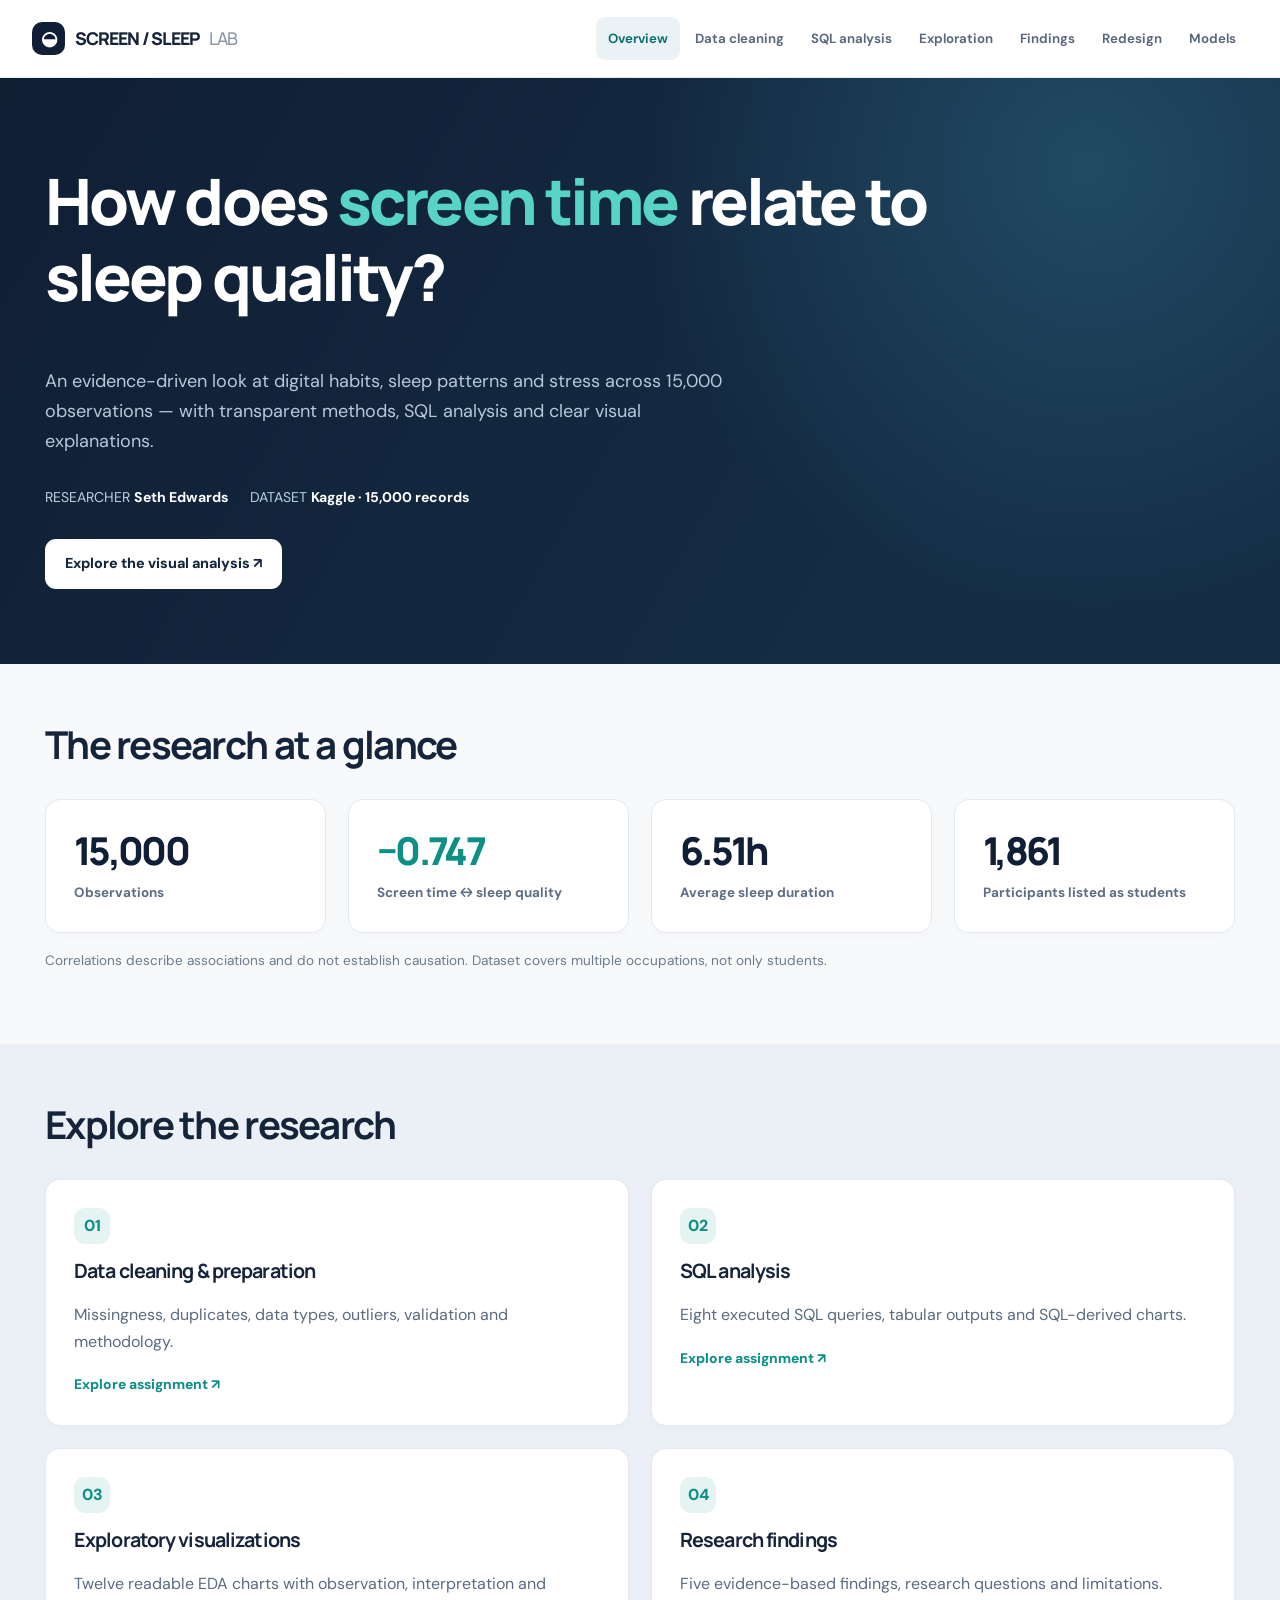
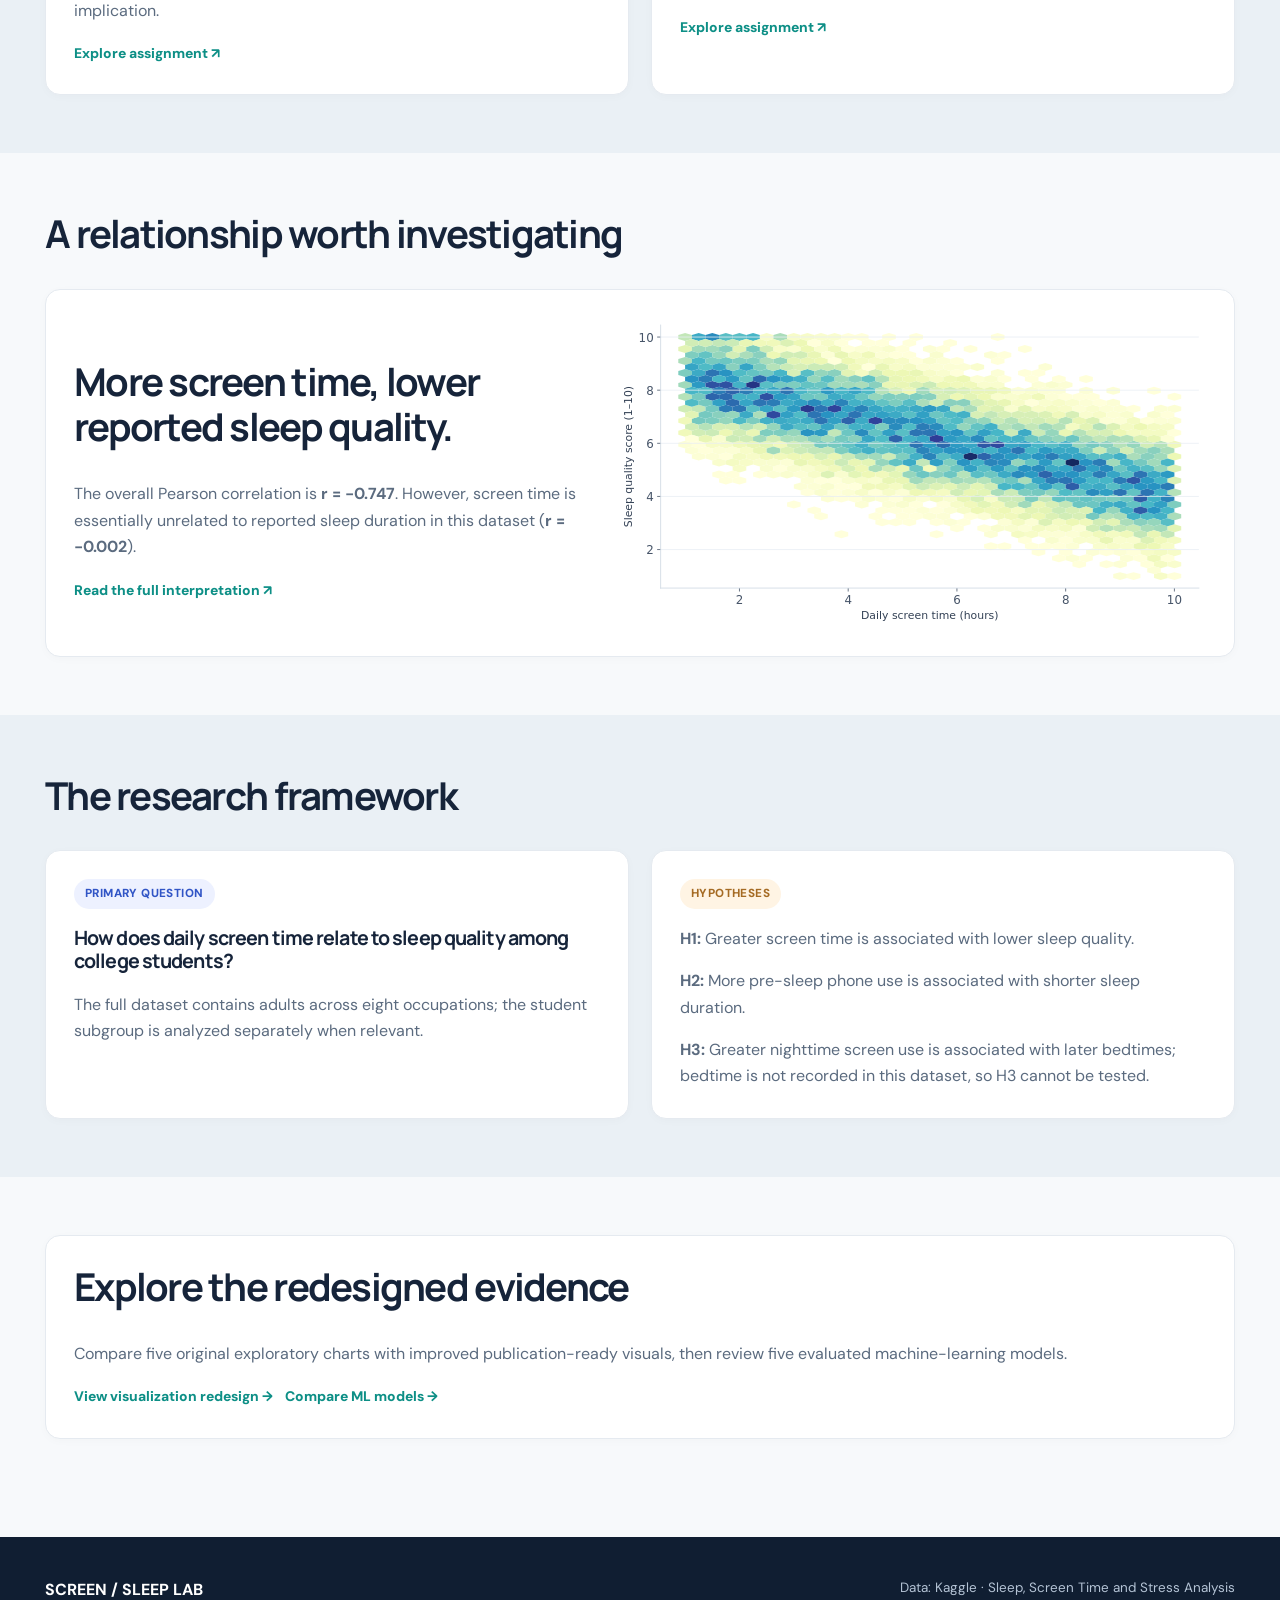
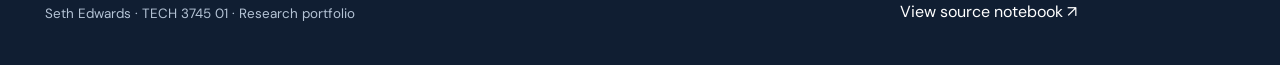
==== commit 4df53419: "Add files via upload" ====
--- a/index.html
+++ b/index.html
@@ -1 +1,2 @@
-<!doctype html><html lang="en"><head><meta charset="utf-8"><meta name="viewport" content="width=device-width,initial-scale=1"><meta name="description" content="Screen time and sleep quality research — Seth Edwards, TECH 3745 01"><title>Overview | Screen / Sleep Research</title><link rel="stylesheet" href="assets/style.css"></head><body><header class="site-header"><div class="header-inner"><a class="brand" href="index.html"><span class="brandmark">◒</span> SCREEN / SLEEP <span style="color:#8a98a9;font-weight:500">LAB</span></a><button class="menu-btn" aria-label="Toggle navigation" aria-expanded="false">☰</button><nav class="nav" aria-label="Main navigation"><a class="active" href="index.html">Overview</a><a class="" href="cleaning.html">01 · Data cleaning</a><a class="" href="sql.html">02 · SQL analysis</a><a class="" href="eda.html">03 · Exploratory analysis</a><a class="" href="findings.html">04 · Research findings</a><a href="redesign.html">05 · Visualization redesign</a><a href="models.html">06 · ML models</a></nav></div></header><section class="page-lead"><div class="wrap"><span class="eyebrow">Research portfolio</span><h1>Overview</h1><p>A clear, evidence-based exploration of digital habits and sleep quality.</p></div></section><main><section class="hero"><div class="wrap"><span class="eyebrow">Independent research · TECH 3745 01</span><h1>How does <span class="highlight">screen time</span> relate to sleep quality?</h1><p>An evidence-driven look at digital habits, sleep patterns and stress across 15,000 observations — with transparent methods, SQL analysis and clear visual explanations.</p><div class="hero-meta"><span>RESEARCHER <strong>Seth Edwards</strong></span><span>DATASET <strong>Kaggle · 15,000 records</strong></span><span>FOCUS <strong>Screen time & sleep</strong></span></div><a class="button" href="eda.html">Explore the visual analysis ↗</a></div></section><section class="section "><div class="wrap"><div class="section-head"><span class="eyebrow">The dataset in numbers</span><h2>The research at a glance</h2></div><div class="grid four"><div class="card"><div class="stat ">15,000</div><div class="stat-label">Observations</div></div><div class="card"><div class="stat teal">−0.747</div><div class="stat-label">Screen time ↔ sleep quality</div></div><div class="card"><div class="stat ">6.51h</div><div class="stat-label">Average sleep duration</div></div><div class="card"><div class="stat ">1,861</div><div class="stat-label">Participants listed as students</div></div></div><p class="note" style="margin-top:17px">Correlations describe associations and do not establish causation. Dataset covers multiple occupations, not only students.</p></div></section><section class="section section-alt"><div class="wrap"><div class="section-head"><span class="eyebrow">Navigate the research</span><h2>One dataset. Four stages of analysis.</h2></div><div class="grid"><a class="card" href="cleaning.html"><span class="number">01</span><h3>Data cleaning & preparation</h3><p>Missingness, duplicates, data types, outliers, validation and methodology.</p><span class="mini-link">Explore assignment ↗</span></a><a class="card" href="sql.html"><span class="number">02</span><h3>SQL analysis</h3><p>Eight executed SQL queries, tabular outputs and SQL-derived charts.</p><span class="mini-link">Explore assignment ↗</span></a><a class="card" href="eda.html"><span class="number">03</span><h3>Exploratory visualizations</h3><p>Twelve readable EDA charts with observation, interpretation and implication.</p><span class="mini-link">Explore assignment ↗</span></a><a class="card" href="findings.html"><span class="number">04</span><h3>Research findings</h3><p>Five evidence-based findings, research questions and limitations.</p><span class="mini-link">Explore assignment ↗</span></a></div></div></section><section class="section "><div class="wrap"><div class="section-head"><span class="eyebrow">Featured result</span><h2>A relationship worth investigating</h2></div><div class="card feature"><div><span class="pill">KEY FINDING</span><h2 style="margin-top:16px">More screen time, lower reported sleep quality.</h2><p>The overall Pearson correlation is <strong>r = −0.747</strong>. However, screen time is essentially unrelated to reported sleep duration in this dataset (<strong>r = −0.002</strong>).</p><a class="mini-link" href="findings.html">Read the full interpretation ↗</a></div><img src="assets/charts/03_screen_quality.svg" alt="Hexbin visualization of screen time and sleep quality"/></div></div></section><section class="section section-alt"><div class="wrap"><div class="section-head"><span class="eyebrow">Research question &amp; hypotheses</span><h2>The research framework</h2></div><div class="grid"><div class="card"><span class="pill blue">PRIMARY QUESTION</span><h3 style="margin-top:17px">How does daily screen time relate to sleep quality among college students?</h3><p>The full dataset contains adults across eight occupations; the student subgroup is analyzed separately when relevant.</p></div><div class="card"><span class="pill gold">HYPOTHESES</span><p style="margin-top:17px"><strong>H1:</strong> Greater screen time is associated with lower sleep quality.</p><p><strong>H2:</strong> More pre-sleep phone use is associated with shorter sleep duration.</p><p><strong>H3:</strong> Greater nighttime screen use is associated with later bedtimes; bedtime is not recorded in this dataset, so H3 cannot be tested.</p></div></div></div></section><section class="section"><div class="wrap"><div class="card"><span class="eyebrow">NEW · Assignment 6 + Machine learning</span><h2>Explore the redesigned evidence</h2><p>Compare five original exploratory charts with improved publication-ready visuals, then review five evaluated machine-learning models.</p><p><a class="mini-link" href="redesign.html">View visualization redesign →</a> &nbsp; <a class="mini-link" href="models.html">Compare ML models →</a></p></div></div></section></main><footer class="footer"><div class="wrap"><div><strong style="color:white">SCREEN / SLEEP LAB</strong><p>Seth Edwards · TECH 3745 01 · Research portfolio</p></div><div><p>Data: Kaggle · Sleep, Screen Time and Stress Analysis</p><a href="https://www.kaggle.com/code/lukhilaksh/sleep-screen-time-and-stress-analysis/notebook" target="_blank" rel="noopener">View source notebook ↗</a></div></div></footer><script src="assets/site.js"></script></body></html>+<!DOCTYPE html>
+<html lang="en"><head><meta charset="utf-8"/><meta content="width=device-width,initial-scale=1" name="viewport"/><meta content="Screen time and sleep quality research — Seth Edwards, TECH 3745 01" name="description"/><title>Overview | Screen / Sleep Research</title><link href="assets/style.css" rel="stylesheet"/></head><body><header class="site-header"><div class="header-inner"><a class="brand" href="index.html"><span class="brandmark">◒</span> SCREEN / SLEEP <span style="color:#8a98a9;font-weight:500">LAB</span></a><button aria-expanded="false" aria-label="Toggle navigation" class="menu-btn">☰</button><nav aria-label="Main navigation" class="nav"><a class="active" href="index.html">Overview</a><a class="" href="cleaning.html">Data cleaning</a><a class="" href="sql.html">SQL analysis</a><a class="" href="eda.html">Exploration</a><a class="" href="findings.html">Findings</a><a href="redesign.html">Redesign</a><a href="models.html">Models</a></nav></div></header><main><section class="hero"><div class="wrap"><h1>How does <span class="highlight">screen time</span> relate to sleep quality?</h1><p>An evidence-driven look at digital habits, sleep patterns and stress across 15,000 observations — with transparent methods, SQL analysis and clear visual explanations.</p><div class="hero-meta"><span>RESEARCHER <strong>Seth Edwards</strong></span><span>DATASET <strong>Kaggle · 15,000 records</strong></span></div><a class="button" href="eda.html">Explore the visual analysis ↗</a></div></section><section class="section"><div class="wrap"><div class="section-head"><h2>The research at a glance</h2></div><div class="grid four"><div class="card"><div class="stat">15,000</div><div class="stat-label">Observations</div></div><div class="card"><div class="stat teal">−0.747</div><div class="stat-label">Screen time ↔ sleep quality</div></div><div class="card"><div class="stat">6.51h</div><div class="stat-label">Average sleep duration</div></div><div class="card"><div class="stat">1,861</div><div class="stat-label">Participants listed as students</div></div></div><p class="note" style="margin-top:17px">Correlations describe associations and do not establish causation. Dataset covers multiple occupations, not only students.</p></div></section><section class="section section-alt"><div class="wrap"><div class="section-head"><h2>Explore the research</h2></div><div class="grid"><a class="card" href="cleaning.html"><span class="number">01</span><h3>Data cleaning &amp; preparation</h3><p>Missingness, duplicates, data types, outliers, validation and methodology.</p><span class="mini-link">Explore assignment ↗</span></a><a class="card" href="sql.html"><span class="number">02</span><h3>SQL analysis</h3><p>Eight executed SQL queries, tabular outputs and SQL-derived charts.</p><span class="mini-link">Explore assignment ↗</span></a><a class="card" href="eda.html"><span class="number">03</span><h3>Exploratory visualizations</h3><p>Twelve readable EDA charts with observation, interpretation and implication.</p><span class="mini-link">Explore assignment ↗</span></a><a class="card" href="findings.html"><span class="number">04</span><h3>Research findings</h3><p>Five evidence-based findings, research questions and limitations.</p><span class="mini-link">Explore assignment ↗</span></a></div></div></section><section class="section"><div class="wrap"><div class="section-head"><h2>A relationship worth investigating</h2></div><div class="card feature"><div><h2 style="margin-top:16px">More screen time, lower reported sleep quality.</h2><p>The overall Pearson correlation is <strong>r = −0.747</strong>. However, screen time is essentially unrelated to reported sleep duration in this dataset (<strong>r = −0.002</strong>).</p><a class="mini-link" href="findings.html">Read the full interpretation ↗</a></div><img alt="Hexbin visualization of screen time and sleep quality" src="assets/charts/03_screen_quality.svg"/></div></div></section><section class="section section-alt"><div class="wrap"><div class="section-head"><h2>The research framework</h2></div><div class="grid"><div class="card"><span class="pill blue">PRIMARY QUESTION</span><h3 style="margin-top:17px">How does daily screen time relate to sleep quality among college students?</h3><p>The full dataset contains adults across eight occupations; the student subgroup is analyzed separately when relevant.</p></div><div class="card"><span class="pill gold">HYPOTHESES</span><p style="margin-top:17px"><strong>H1:</strong> Greater screen time is associated with lower sleep quality.</p><p><strong>H2:</strong> More pre-sleep phone use is associated with shorter sleep duration.</p><p><strong>H3:</strong> Greater nighttime screen use is associated with later bedtimes; bedtime is not recorded in this dataset, so H3 cannot be tested.</p></div></div></div></section><section class="section"><div class="wrap"><div class="card"><h2>Explore the redesigned evidence</h2><p>Compare five original exploratory charts with improved publication-ready visuals, then review five evaluated machine-learning models.</p><p><a class="mini-link" href="redesign.html">View visualization redesign →</a>   <a class="mini-link" href="models.html">Compare ML models →</a></p></div></div></section></main><footer class="footer"><div class="wrap"><div><strong style="color:white">SCREEN / SLEEP LAB</strong><p>Seth Edwards · TECH 3745 01 · Research portfolio</p></div><div><p>Data: Kaggle · Sleep, Screen Time and Stress Analysis</p><a href="https://www.kaggle.com/code/lukhilaksh/sleep-screen-time-and-stress-analysis/notebook" rel="noopener" target="_blank">View source notebook ↗</a></div></div></footer><script src="assets/site.js"></script></body></html>
--- a/assets/style.css
+++ b/assets/style.css
@@ -4,3 +4,18 @@
 
 /* Assignment 6 and model comparisons */
 .compare-section{margin:42px 0 64px}.compare-section>h2{margin:12px 0 22px}.compare-grid{display:grid;grid-template-columns:1fr 1fr;gap:20px;align-items:start}.compare-grid figure{margin:0;min-width:0}.compare-grid img,.compare-section .card>img{display:block;width:100%;height:auto;max-height:550px;object-fit:contain;background:#fff;border-radius:12px;padding:10px}.compare-grid figcaption{font-weight:700;margin-bottom:14px}.compare-section>.card{margin-top:16px}.mini-note{font-size:.9rem;opacity:.85}@media(max-width:850px){.compare-grid{grid-template-columns:1fr}}
+
+/* Refinement: calmer visual rhythm, clearer charts and fewer decorative distractions */
+:root{--paper:#f7f9fb;--line:#e5eaf0}
+.section{padding-top:58px;padding-bottom:58px}
+.page-lead{padding:48px 0 44px}
+.page-lead h1{margin-bottom:12px}
+.section-head{margin-bottom:24px}
+.card{box-shadow:0 2px 10px #182b3c06;border-radius:15px}
+.chart-card .chart-content h3{margin-top:0}
+.chart-card .chart-content{padding-bottom:8px}
+.chart-image{min-height:310px;padding:10px 14px 16px}
+.nav a{font-weight:650}
+.hero-meta{gap:22px}
+@media(min-width:900px){.chart-card{min-width:0}.chart-card .chart-image{min-height:340px}}
+@media(max-width:790px){.section{padding-top:42px;padding-bottom:42px}.chart-image{min-height:230px}.page-lead{padding:40px 0}}
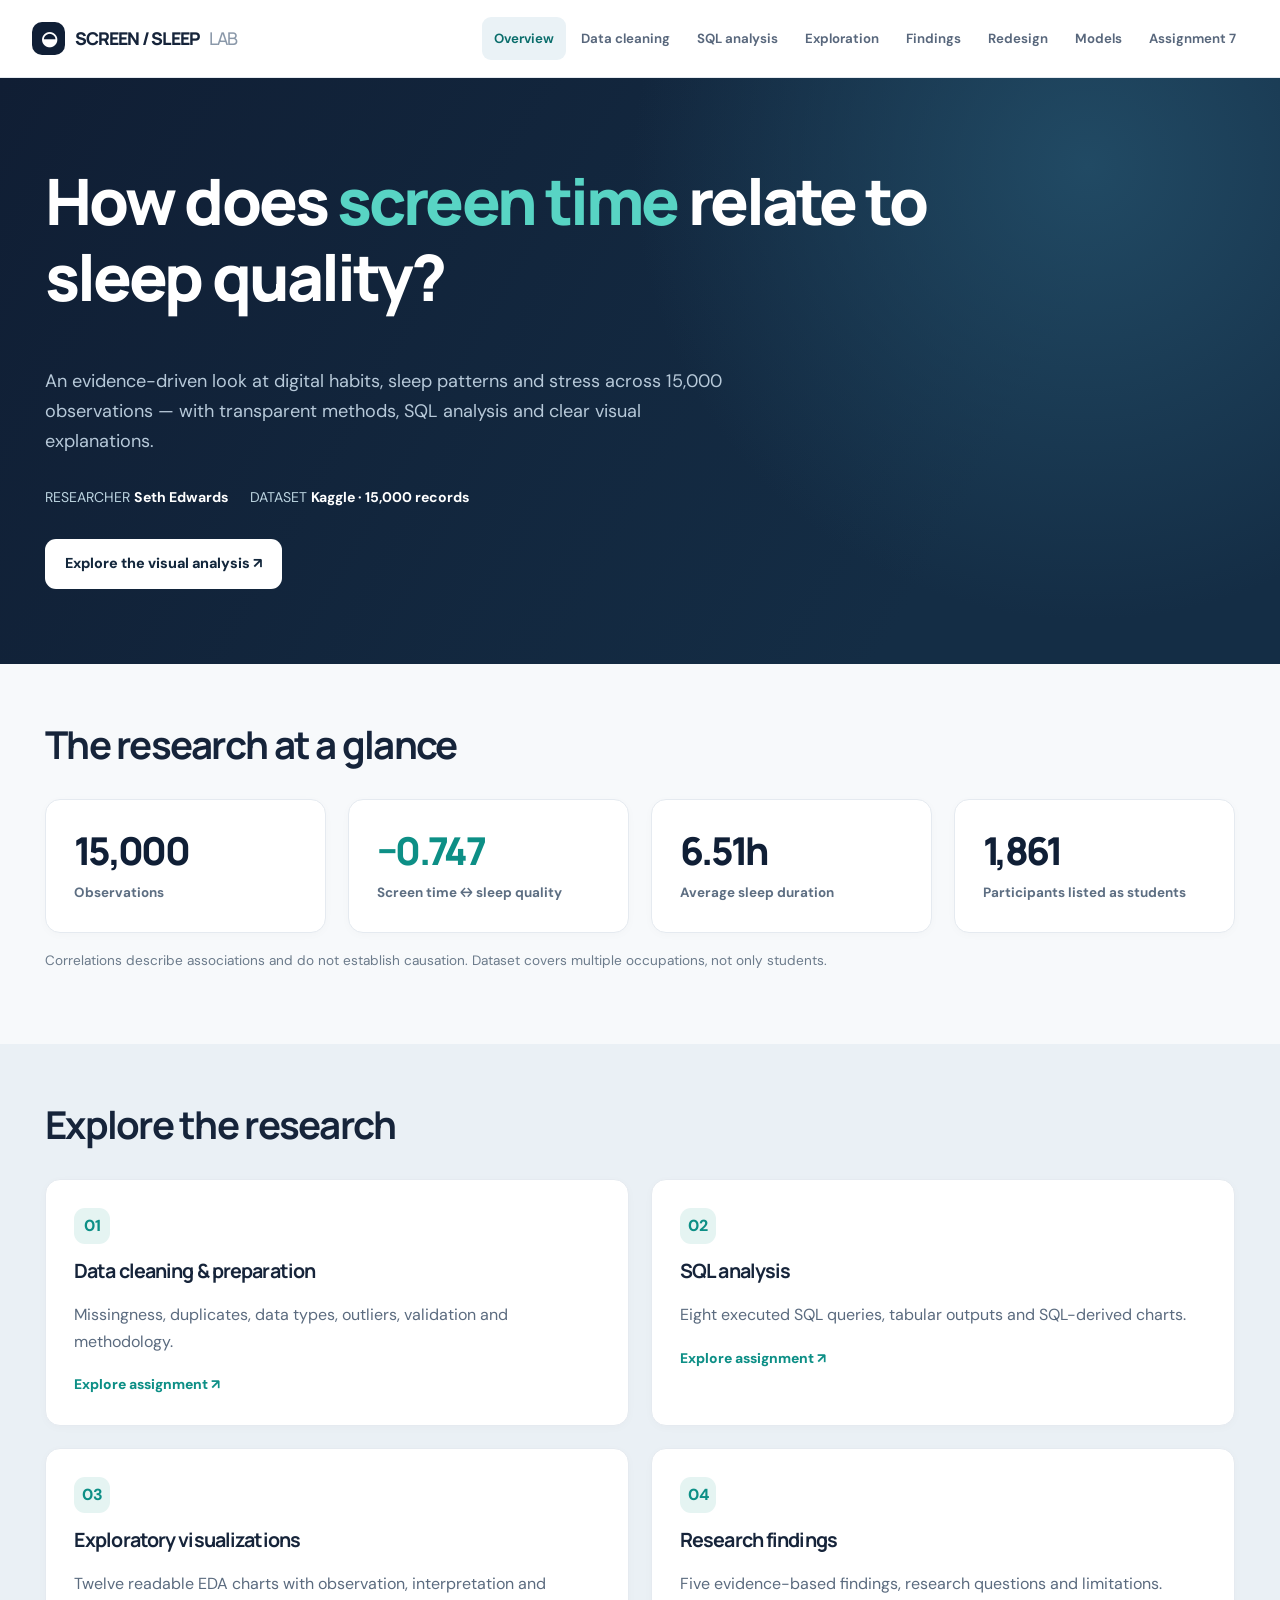
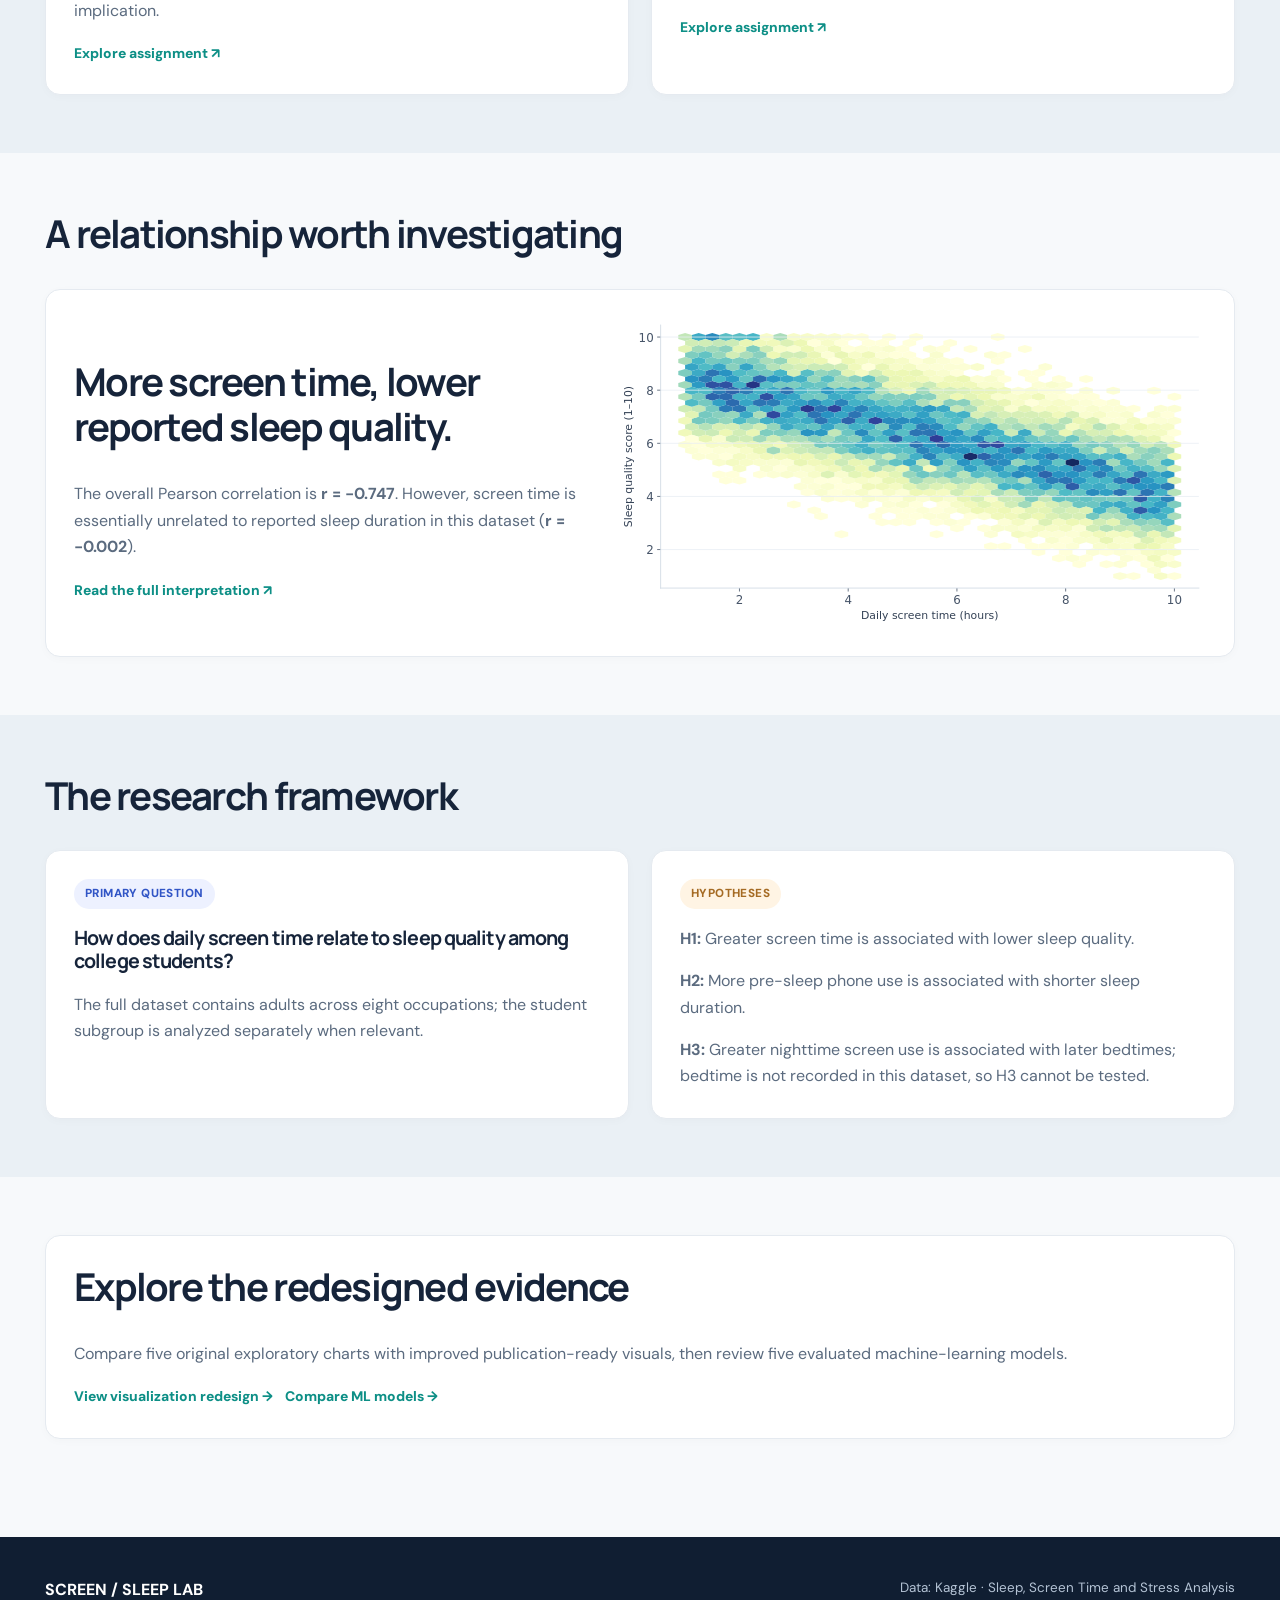
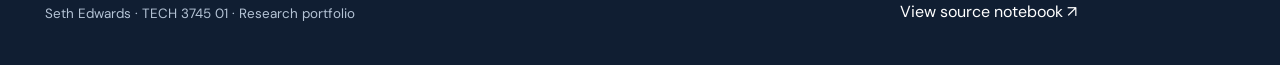
==== commit eaf5bb56: "Update index.html" ====
--- a/index.html
+++ b/index.html
@@ -1,2 +1,2 @@
 <!DOCTYPE html>
-<html lang="en"><head><meta charset="utf-8"/><meta content="width=device-width,initial-scale=1" name="viewport"/><meta content="Screen time and sleep quality research — Seth Edwards, TECH 3745 01" name="description"/><title>Overview | Screen / Sleep Research</title><link href="assets/style.css" rel="stylesheet"/></head><body><header class="site-header"><div class="header-inner"><a class="brand" href="index.html"><span class="brandmark">◒</span> SCREEN / SLEEP <span style="color:#8a98a9;font-weight:500">LAB</span></a><button aria-expanded="false" aria-label="Toggle navigation" class="menu-btn">☰</button><nav aria-label="Main navigation" class="nav"><a class="active" href="index.html">Overview</a><a class="" href="cleaning.html">Data cleaning</a><a class="" href="sql.html">SQL analysis</a><a class="" href="eda.html">Exploration</a><a class="" href="findings.html">Findings</a><a href="redesign.html">Redesign</a><a href="models.html">Models</a></nav></div></header><main><section class="hero"><div class="wrap"><h1>How does <span class="highlight">screen time</span> relate to sleep quality?</h1><p>An evidence-driven look at digital habits, sleep patterns and stress across 15,000 observations — with transparent methods, SQL analysis and clear visual explanations.</p><div class="hero-meta"><span>RESEARCHER <strong>Seth Edwards</strong></span><span>DATASET <strong>Kaggle · 15,000 records</strong></span></div><a class="button" href="eda.html">Explore the visual analysis ↗</a></div></section><section class="section"><div class="wrap"><div class="section-head"><h2>The research at a glance</h2></div><div class="grid four"><div class="card"><div class="stat">15,000</div><div class="stat-label">Observations</div></div><div class="card"><div class="stat teal">−0.747</div><div class="stat-label">Screen time ↔ sleep quality</div></div><div class="card"><div class="stat">6.51h</div><div class="stat-label">Average sleep duration</div></div><div class="card"><div class="stat">1,861</div><div class="stat-label">Participants listed as students</div></div></div><p class="note" style="margin-top:17px">Correlations describe associations and do not establish causation. Dataset covers multiple occupations, not only students.</p></div></section><section class="section section-alt"><div class="wrap"><div class="section-head"><h2>Explore the research</h2></div><div class="grid"><a class="card" href="cleaning.html"><span class="number">01</span><h3>Data cleaning &amp; preparation</h3><p>Missingness, duplicates, data types, outliers, validation and methodology.</p><span class="mini-link">Explore assignment ↗</span></a><a class="card" href="sql.html"><span class="number">02</span><h3>SQL analysis</h3><p>Eight executed SQL queries, tabular outputs and SQL-derived charts.</p><span class="mini-link">Explore assignment ↗</span></a><a class="card" href="eda.html"><span class="number">03</span><h3>Exploratory visualizations</h3><p>Twelve readable EDA charts with observation, interpretation and implication.</p><span class="mini-link">Explore assignment ↗</span></a><a class="card" href="findings.html"><span class="number">04</span><h3>Research findings</h3><p>Five evidence-based findings, research questions and limitations.</p><span class="mini-link">Explore assignment ↗</span></a></div></div></section><section class="section"><div class="wrap"><div class="section-head"><h2>A relationship worth investigating</h2></div><div class="card feature"><div><h2 style="margin-top:16px">More screen time, lower reported sleep quality.</h2><p>The overall Pearson correlation is <strong>r = −0.747</strong>. However, screen time is essentially unrelated to reported sleep duration in this dataset (<strong>r = −0.002</strong>).</p><a class="mini-link" href="findings.html">Read the full interpretation ↗</a></div><img alt="Hexbin visualization of screen time and sleep quality" src="assets/charts/03_screen_quality.svg"/></div></div></section><section class="section section-alt"><div class="wrap"><div class="section-head"><h2>The research framework</h2></div><div class="grid"><div class="card"><span class="pill blue">PRIMARY QUESTION</span><h3 style="margin-top:17px">How does daily screen time relate to sleep quality among college students?</h3><p>The full dataset contains adults across eight occupations; the student subgroup is analyzed separately when relevant.</p></div><div class="card"><span class="pill gold">HYPOTHESES</span><p style="margin-top:17px"><strong>H1:</strong> Greater screen time is associated with lower sleep quality.</p><p><strong>H2:</strong> More pre-sleep phone use is associated with shorter sleep duration.</p><p><strong>H3:</strong> Greater nighttime screen use is associated with later bedtimes; bedtime is not recorded in this dataset, so H3 cannot be tested.</p></div></div></div></section><section class="section"><div class="wrap"><div class="card"><h2>Explore the redesigned evidence</h2><p>Compare five original exploratory charts with improved publication-ready visuals, then review five evaluated machine-learning models.</p><p><a class="mini-link" href="redesign.html">View visualization redesign →</a>   <a class="mini-link" href="models.html">Compare ML models →</a></p></div></div></section></main><footer class="footer"><div class="wrap"><div><strong style="color:white">SCREEN / SLEEP LAB</strong><p>Seth Edwards · TECH 3745 01 · Research portfolio</p></div><div><p>Data: Kaggle · Sleep, Screen Time and Stress Analysis</p><a href="https://www.kaggle.com/code/lukhilaksh/sleep-screen-time-and-stress-analysis/notebook" rel="noopener" target="_blank">View source notebook ↗</a></div></div></footer><script src="assets/site.js"></script></body></html>+<html lang="en"><head><meta charset="utf-8"/><meta content="width=device-width,initial-scale=1" name="viewport"/><meta content="Screen time and sleep quality research — Seth Edwards, TECH 3745 01" name="description"/><title>Overview | Screen / Sleep Research</title><link href="assets/style.css" rel="stylesheet"/></head><body><header class="site-header"><div class="header-inner"><a class="brand" href="index.html"><span class="brandmark">◒</span> SCREEN / SLEEP <span style="color:#8a98a9;font-weight:500">LAB</span></a><button aria-expanded="false" aria-label="Toggle navigation" class="menu-btn">☰</button><nav aria-label="Main navigation" class="nav"><a class="active" href="index.html">Overview</a><a class="" href="cleaning.html">Data cleaning</a><a class="" href="sql.html">SQL analysis</a><a class="" href="eda.html">Exploration</a><a class="" href="findings.html">Findings</a><a href="redesign.html">Redesign</a><a href="models.html">Models</a><a href="assignment7.html">Assignment 7</a></nav></div></header><main><section class="hero"><div class="wrap"><h1>How does <span class="highlight">screen time</span> relate to sleep quality?</h1><p>An evidence-driven look at digital habits, sleep patterns and stress across 15,000 observations — with transparent methods, SQL analysis and clear visual explanations.</p><div class="hero-meta"><span>RESEARCHER <strong>Seth Edwards</strong></span><span>DATASET <strong>Kaggle · 15,000 records</strong></span></div><a class="button" href="eda.html">Explore the visual analysis ↗</a></div></section><section class="section"><div class="wrap"><div class="section-head"><h2>The research at a glance</h2></div><div class="grid four"><div class="card"><div class="stat">15,000</div><div class="stat-label">Observations</div></div><div class="card"><div class="stat teal">−0.747</div><div class="stat-label">Screen time ↔ sleep quality</div></div><div class="card"><div class="stat">6.51h</div><div class="stat-label">Average sleep duration</div></div><div class="card"><div class="stat">1,861</div><div class="stat-label">Participants listed as students</div></div></div><p class="note" style="margin-top:17px">Correlations describe associations and do not establish causation. Dataset covers multiple occupations, not only students.</p></div></section><section class="section section-alt"><div class="wrap"><div class="section-head"><h2>Explore the research</h2></div><div class="grid"><a class="card" href="cleaning.html"><span class="number">01</span><h3>Data cleaning &amp; preparation</h3><p>Missingness, duplicates, data types, outliers, validation and methodology.</p><span class="mini-link">Explore assignment ↗</span></a><a class="card" href="sql.html"><span class="number">02</span><h3>SQL analysis</h3><p>Eight executed SQL queries, tabular outputs and SQL-derived charts.</p><span class="mini-link">Explore assignment ↗</span></a><a class="card" href="eda.html"><span class="number">03</span><h3>Exploratory visualizations</h3><p>Twelve readable EDA charts with observation, interpretation and implication.</p><span class="mini-link">Explore assignment ↗</span></a><a class="card" href="findings.html"><span class="number">04</span><h3>Research findings</h3><p>Five evidence-based findings, research questions and limitations.</p><span class="mini-link">Explore assignment ↗</span></a></div></div></section><section class="section"><div class="wrap"><div class="section-head"><h2>A relationship worth investigating</h2></div><div class="card feature"><div><h2 style="margin-top:16px">More screen time, lower reported sleep quality.</h2><p>The overall Pearson correlation is <strong>r = −0.747</strong>. However, screen time is essentially unrelated to reported sleep duration in this dataset (<strong>r = −0.002</strong>).</p><a class="mini-link" href="findings.html">Read the full interpretation ↗</a></div><img alt="Hexbin visualization of screen time and sleep quality" src="assets/charts/03_screen_quality.svg"/></div></div></section><section class="section section-alt"><div class="wrap"><div class="section-head"><h2>The research framework</h2></div><div class="grid"><div class="card"><span class="pill blue">PRIMARY QUESTION</span><h3 style="margin-top:17px">How does daily screen time relate to sleep quality among college students?</h3><p>The full dataset contains adults across eight occupations; the student subgroup is analyzed separately when relevant.</p></div><div class="card"><span class="pill gold">HYPOTHESES</span><p style="margin-top:17px"><strong>H1:</strong> Greater screen time is associated with lower sleep quality.</p><p><strong>H2:</strong> More pre-sleep phone use is associated with shorter sleep duration.</p><p><strong>H3:</strong> Greater nighttime screen use is associated with later bedtimes; bedtime is not recorded in this dataset, so H3 cannot be tested.</p></div></div></div></section><section class="section"><div class="wrap"><div class="card"><h2>Explore the redesigned evidence</h2><p>Compare five original exploratory charts with improved publication-ready visuals, then review five evaluated machine-learning models.</p><p><a class="mini-link" href="redesign.html">View visualization redesign →</a>   <a class="mini-link" href="models.html">Compare ML models →</a></p></div></div></section></main><footer class="footer"><div class="wrap"><div><strong style="color:white">SCREEN / SLEEP LAB</strong><p>Seth Edwards · TECH 3745 01 · Research portfolio</p></div><div><p>Data: Kaggle · Sleep, Screen Time and Stress Analysis</p><a href="https://www.kaggle.com/code/lukhilaksh/sleep-screen-time-and-stress-analysis/notebook" rel="noopener" target="_blank">View source notebook ↗</a></div></div></footer><script src="assets/site.js"></script></body></html>
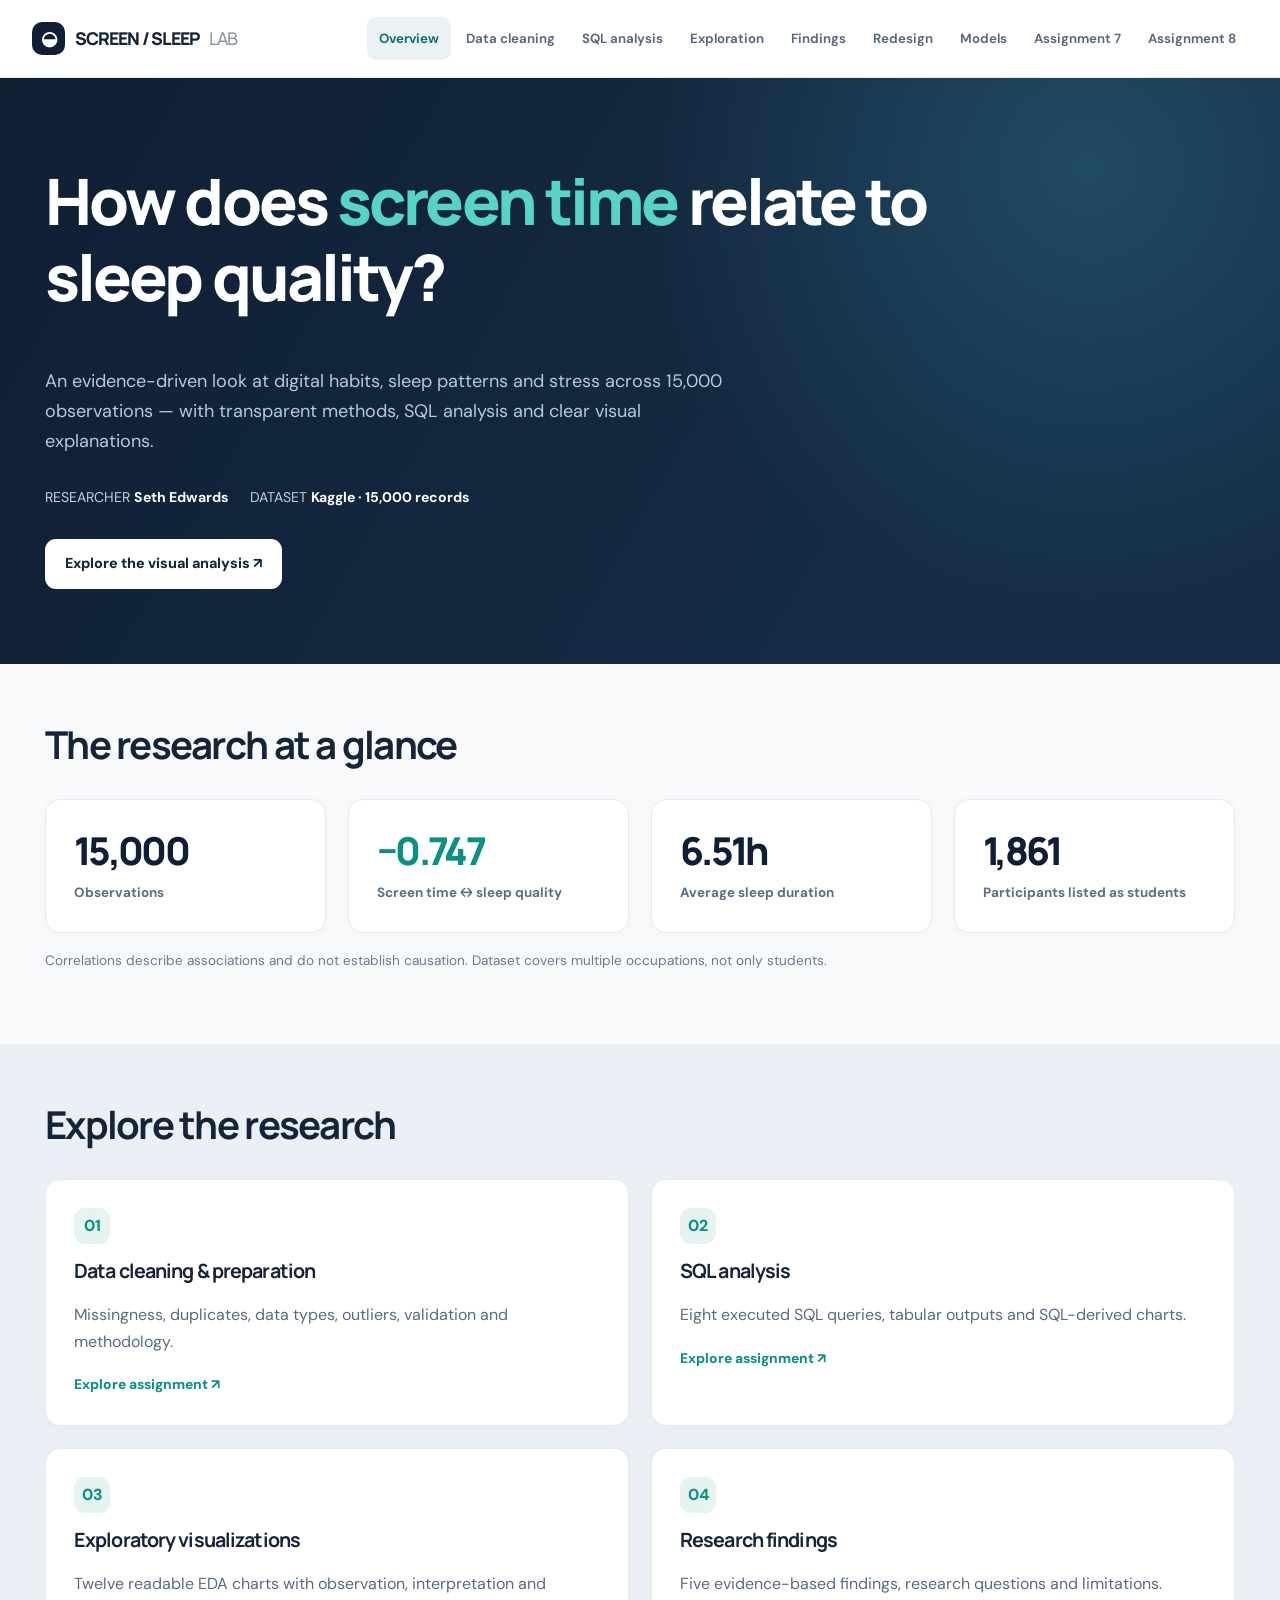
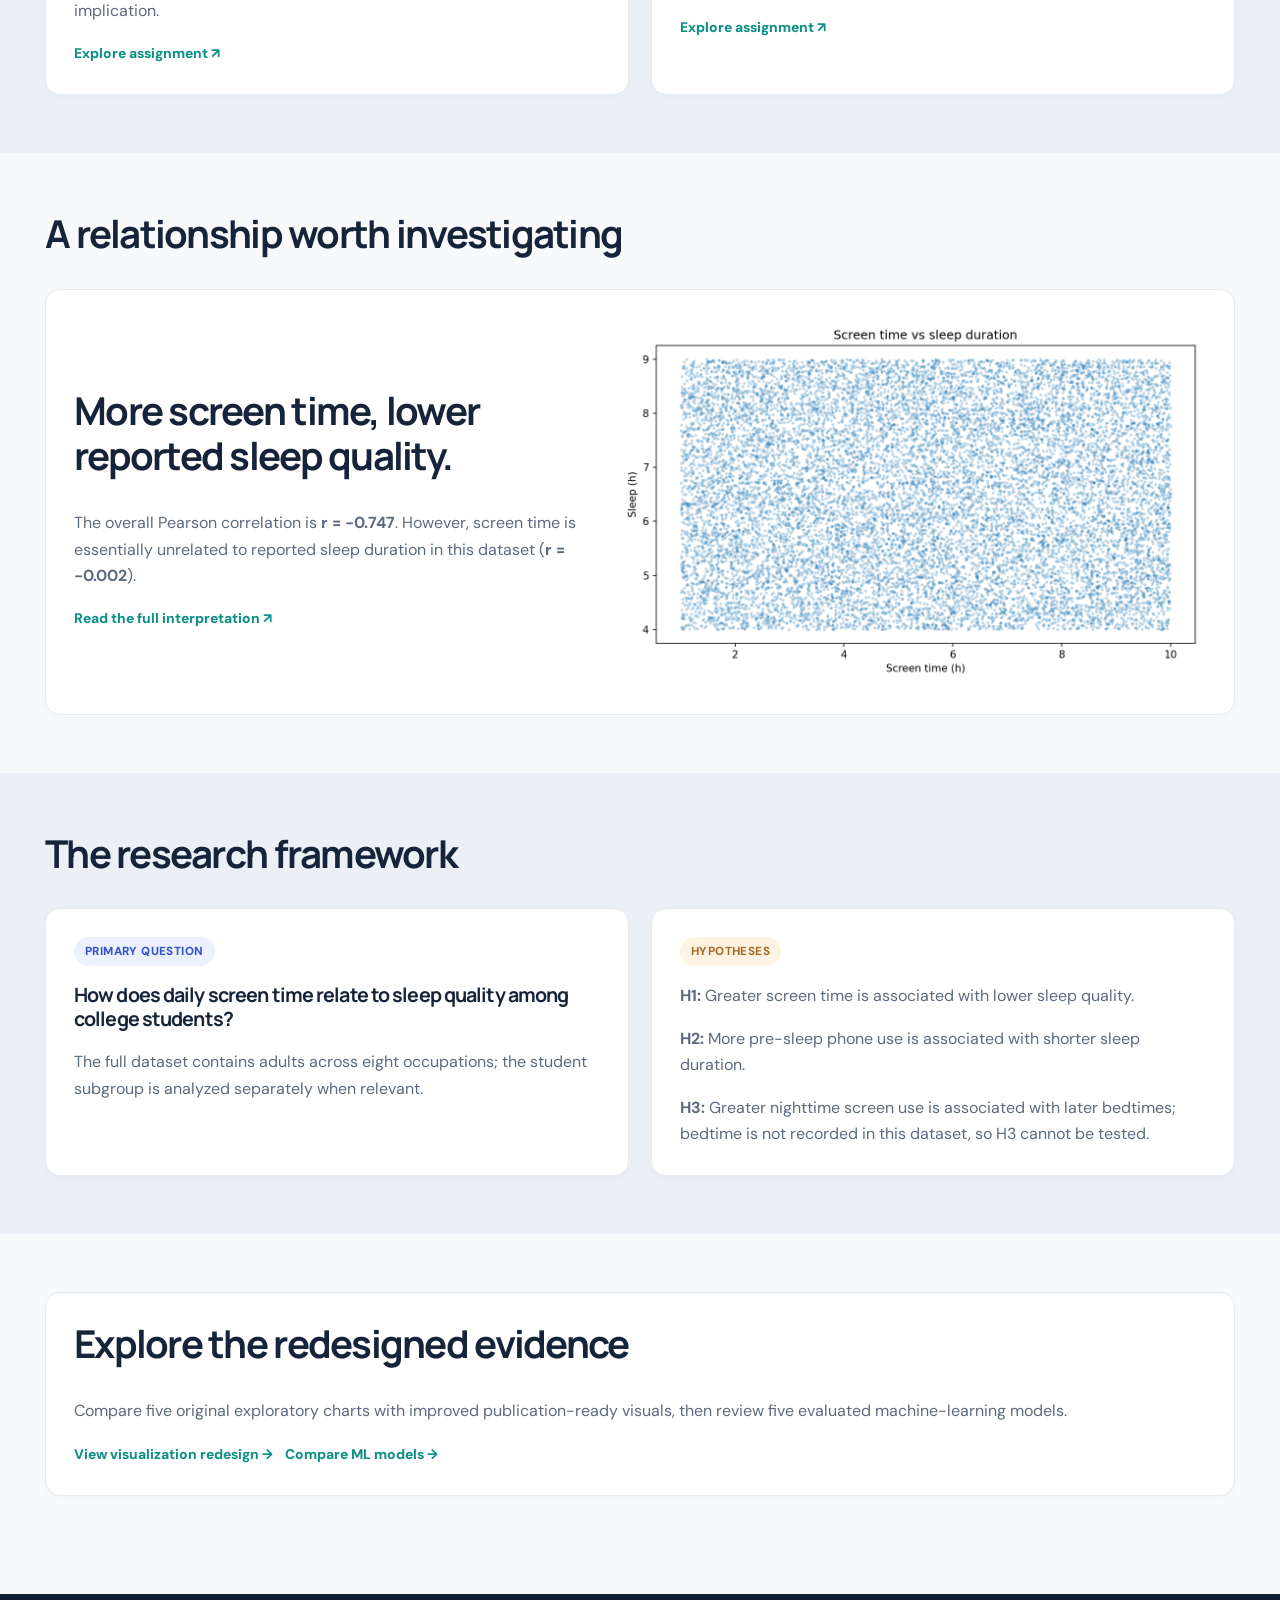
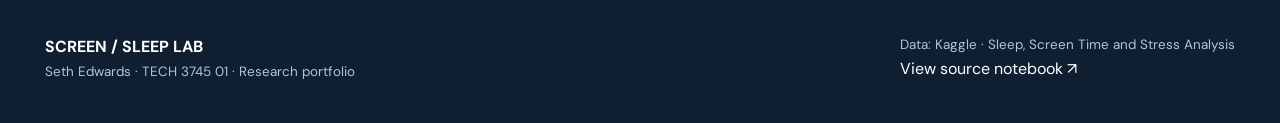
==== commit 1c476517: "Add files via upload" ====
--- a/index.html
+++ b/index.html
@@ -1,2 +1,2 @@
 <!DOCTYPE html>
-<html lang="en"><head><meta charset="utf-8"/><meta content="width=device-width,initial-scale=1" name="viewport"/><meta content="Screen time and sleep quality research — Seth Edwards, TECH 3745 01" name="description"/><title>Overview | Screen / Sleep Research</title><link href="assets/style.css" rel="stylesheet"/></head><body><header class="site-header"><div class="header-inner"><a class="brand" href="index.html"><span class="brandmark">◒</span> SCREEN / SLEEP <span style="color:#8a98a9;font-weight:500">LAB</span></a><button aria-expanded="false" aria-label="Toggle navigation" class="menu-btn">☰</button><nav aria-label="Main navigation" class="nav"><a class="active" href="index.html">Overview</a><a class="" href="cleaning.html">Data cleaning</a><a class="" href="sql.html">SQL analysis</a><a class="" href="eda.html">Exploration</a><a class="" href="findings.html">Findings</a><a href="redesign.html">Redesign</a><a href="models.html">Models</a><a href="assignment7.html">Assignment 7</a></nav></div></header><main><section class="hero"><div class="wrap"><h1>How does <span class="highlight">screen time</span> relate to sleep quality?</h1><p>An evidence-driven look at digital habits, sleep patterns and stress across 15,000 observations — with transparent methods, SQL analysis and clear visual explanations.</p><div class="hero-meta"><span>RESEARCHER <strong>Seth Edwards</strong></span><span>DATASET <strong>Kaggle · 15,000 records</strong></span></div><a class="button" href="eda.html">Explore the visual analysis ↗</a></div></section><section class="section"><div class="wrap"><div class="section-head"><h2>The research at a glance</h2></div><div class="grid four"><div class="card"><div class="stat">15,000</div><div class="stat-label">Observations</div></div><div class="card"><div class="stat teal">−0.747</div><div class="stat-label">Screen time ↔ sleep quality</div></div><div class="card"><div class="stat">6.51h</div><div class="stat-label">Average sleep duration</div></div><div class="card"><div class="stat">1,861</div><div class="stat-label">Participants listed as students</div></div></div><p class="note" style="margin-top:17px">Correlations describe associations and do not establish causation. Dataset covers multiple occupations, not only students.</p></div></section><section class="section section-alt"><div class="wrap"><div class="section-head"><h2>Explore the research</h2></div><div class="grid"><a class="card" href="cleaning.html"><span class="number">01</span><h3>Data cleaning &amp; preparation</h3><p>Missingness, duplicates, data types, outliers, validation and methodology.</p><span class="mini-link">Explore assignment ↗</span></a><a class="card" href="sql.html"><span class="number">02</span><h3>SQL analysis</h3><p>Eight executed SQL queries, tabular outputs and SQL-derived charts.</p><span class="mini-link">Explore assignment ↗</span></a><a class="card" href="eda.html"><span class="number">03</span><h3>Exploratory visualizations</h3><p>Twelve readable EDA charts with observation, interpretation and implication.</p><span class="mini-link">Explore assignment ↗</span></a><a class="card" href="findings.html"><span class="number">04</span><h3>Research findings</h3><p>Five evidence-based findings, research questions and limitations.</p><span class="mini-link">Explore assignment ↗</span></a></div></div></section><section class="section"><div class="wrap"><div class="section-head"><h2>A relationship worth investigating</h2></div><div class="card feature"><div><h2 style="margin-top:16px">More screen time, lower reported sleep quality.</h2><p>The overall Pearson correlation is <strong>r = −0.747</strong>. However, screen time is essentially unrelated to reported sleep duration in this dataset (<strong>r = −0.002</strong>).</p><a class="mini-link" href="findings.html">Read the full interpretation ↗</a></div><img alt="Hexbin visualization of screen time and sleep quality" src="assets/charts/03_screen_quality.svg"/></div></div></section><section class="section section-alt"><div class="wrap"><div class="section-head"><h2>The research framework</h2></div><div class="grid"><div class="card"><span class="pill blue">PRIMARY QUESTION</span><h3 style="margin-top:17px">How does daily screen time relate to sleep quality among college students?</h3><p>The full dataset contains adults across eight occupations; the student subgroup is analyzed separately when relevant.</p></div><div class="card"><span class="pill gold">HYPOTHESES</span><p style="margin-top:17px"><strong>H1:</strong> Greater screen time is associated with lower sleep quality.</p><p><strong>H2:</strong> More pre-sleep phone use is associated with shorter sleep duration.</p><p><strong>H3:</strong> Greater nighttime screen use is associated with later bedtimes; bedtime is not recorded in this dataset, so H3 cannot be tested.</p></div></div></div></section><section class="section"><div class="wrap"><div class="card"><h2>Explore the redesigned evidence</h2><p>Compare five original exploratory charts with improved publication-ready visuals, then review five evaluated machine-learning models.</p><p><a class="mini-link" href="redesign.html">View visualization redesign →</a>   <a class="mini-link" href="models.html">Compare ML models →</a></p></div></div></section></main><footer class="footer"><div class="wrap"><div><strong style="color:white">SCREEN / SLEEP LAB</strong><p>Seth Edwards · TECH 3745 01 · Research portfolio</p></div><div><p>Data: Kaggle · Sleep, Screen Time and Stress Analysis</p><a href="https://www.kaggle.com/code/lukhilaksh/sleep-screen-time-and-stress-analysis/notebook" rel="noopener" target="_blank">View source notebook ↗</a></div></div></footer><script src="assets/site.js"></script></body></html>
+<html lang="en"><head><meta charset="utf-8"/><meta content="width=device-width,initial-scale=1" name="viewport"/><meta content="Screen time and sleep quality research — Seth Edwards, TECH 3745 01" name="description"/><title>Overview | Screen / Sleep Research</title><link href="assets/style.css" rel="stylesheet"/></head><body><header class="site-header"><div class="header-inner"><a class="brand" href="index.html"><span class="brandmark">◒</span> SCREEN / SLEEP <span style="color:#8a98a9;font-weight:500">LAB</span></a><button aria-expanded="false" aria-label="Toggle navigation" class="menu-btn">☰</button><nav aria-label="Main navigation" class="nav"><a class="active" href="index.html">Overview</a><a class="" href="cleaning.html">Data cleaning</a><a class="" href="sql.html">SQL analysis</a><a class="" href="eda.html">Exploration</a><a class="" href="findings.html">Findings</a><a href="redesign.html">Redesign</a><a href="models.html">Models</a><a href="assignment7.html">Assignment 7</a><a href="assignment8.html">Assignment 8</a></nav></div></header><main><section class="hero"><div class="wrap"><h1>How does <span class="highlight">screen time</span> relate to sleep quality?</h1><p>An evidence-driven look at digital habits, sleep patterns and stress across 15,000 observations — with transparent methods, SQL analysis and clear visual explanations.</p><div class="hero-meta"><span>RESEARCHER <strong>Seth Edwards</strong></span><span>DATASET <strong>Kaggle · 15,000 records</strong></span></div><a class="button" href="eda.html">Explore the visual analysis ↗</a></div></section><section class="section"><div class="wrap"><div class="section-head"><h2>The research at a glance</h2></div><div class="grid four"><div class="card"><div class="stat">15,000</div><div class="stat-label">Observations</div></div><div class="card"><div class="stat teal">−0.747</div><div class="stat-label">Screen time ↔ sleep quality</div></div><div class="card"><div class="stat">6.51h</div><div class="stat-label">Average sleep duration</div></div><div class="card"><div class="stat">1,861</div><div class="stat-label">Participants listed as students</div></div></div><p class="note" style="margin-top:17px">Correlations describe associations and do not establish causation. Dataset covers multiple occupations, not only students.</p></div></section><section class="section section-alt"><div class="wrap"><div class="section-head"><h2>Explore the research</h2></div><div class="grid"><a class="card" href="cleaning.html"><span class="number">01</span><h3>Data cleaning &amp; preparation</h3><p>Missingness, duplicates, data types, outliers, validation and methodology.</p><span class="mini-link">Explore assignment ↗</span></a><a class="card" href="sql.html"><span class="number">02</span><h3>SQL analysis</h3><p>Eight executed SQL queries, tabular outputs and SQL-derived charts.</p><span class="mini-link">Explore assignment ↗</span></a><a class="card" href="eda.html"><span class="number">03</span><h3>Exploratory visualizations</h3><p>Twelve readable EDA charts with observation, interpretation and implication.</p><span class="mini-link">Explore assignment ↗</span></a><a class="card" href="findings.html"><span class="number">04</span><h3>Research findings</h3><p>Five evidence-based findings, research questions and limitations.</p><span class="mini-link">Explore assignment ↗</span></a></div></div></section><section class="section"><div class="wrap"><div class="section-head"><h2>A relationship worth investigating</h2></div><div class="card feature"><div><h2 style="margin-top:16px">More screen time, lower reported sleep quality.</h2><p>The overall Pearson correlation is <strong>r = −0.747</strong>. However, screen time is essentially unrelated to reported sleep duration in this dataset (<strong>r = −0.002</strong>).</p><a class="mini-link" href="findings.html">Read the full interpretation ↗</a></div><img alt="Hexbin visualization of screen time and sleep quality" src="graphs/03_screen_vs_sleep.png"/></div></div></section><section class="section section-alt"><div class="wrap"><div class="section-head"><h2>The research framework</h2></div><div class="grid"><div class="card"><span class="pill blue">PRIMARY QUESTION</span><h3 style="margin-top:17px">How does daily screen time relate to sleep quality among college students?</h3><p>The full dataset contains adults across eight occupations; the student subgroup is analyzed separately when relevant.</p></div><div class="card"><span class="pill gold">HYPOTHESES</span><p style="margin-top:17px"><strong>H1:</strong> Greater screen time is associated with lower sleep quality.</p><p><strong>H2:</strong> More pre-sleep phone use is associated with shorter sleep duration.</p><p><strong>H3:</strong> Greater nighttime screen use is associated with later bedtimes; bedtime is not recorded in this dataset, so H3 cannot be tested.</p></div></div></div></section><section class="section"><div class="wrap"><div class="card"><h2>Explore the redesigned evidence</h2><p>Compare five original exploratory charts with improved publication-ready visuals, then review five evaluated machine-learning models.</p><p><a class="mini-link" href="redesign.html">View visualization redesign →</a>   <a class="mini-link" href="models.html">Compare ML models →</a></p></div></div></section></main><footer class="footer"><div class="wrap"><div><strong style="color:white">SCREEN / SLEEP LAB</strong><p>Seth Edwards · TECH 3745 01 · Research portfolio</p></div><div><p>Data: Kaggle · Sleep, Screen Time and Stress Analysis</p><a href="https://www.kaggle.com/code/lukhilaksh/sleep-screen-time-and-stress-analysis/notebook" rel="noopener" target="_blank">View source notebook ↗</a></div></div></footer><script src="assets/site.js"></script></body></html>
